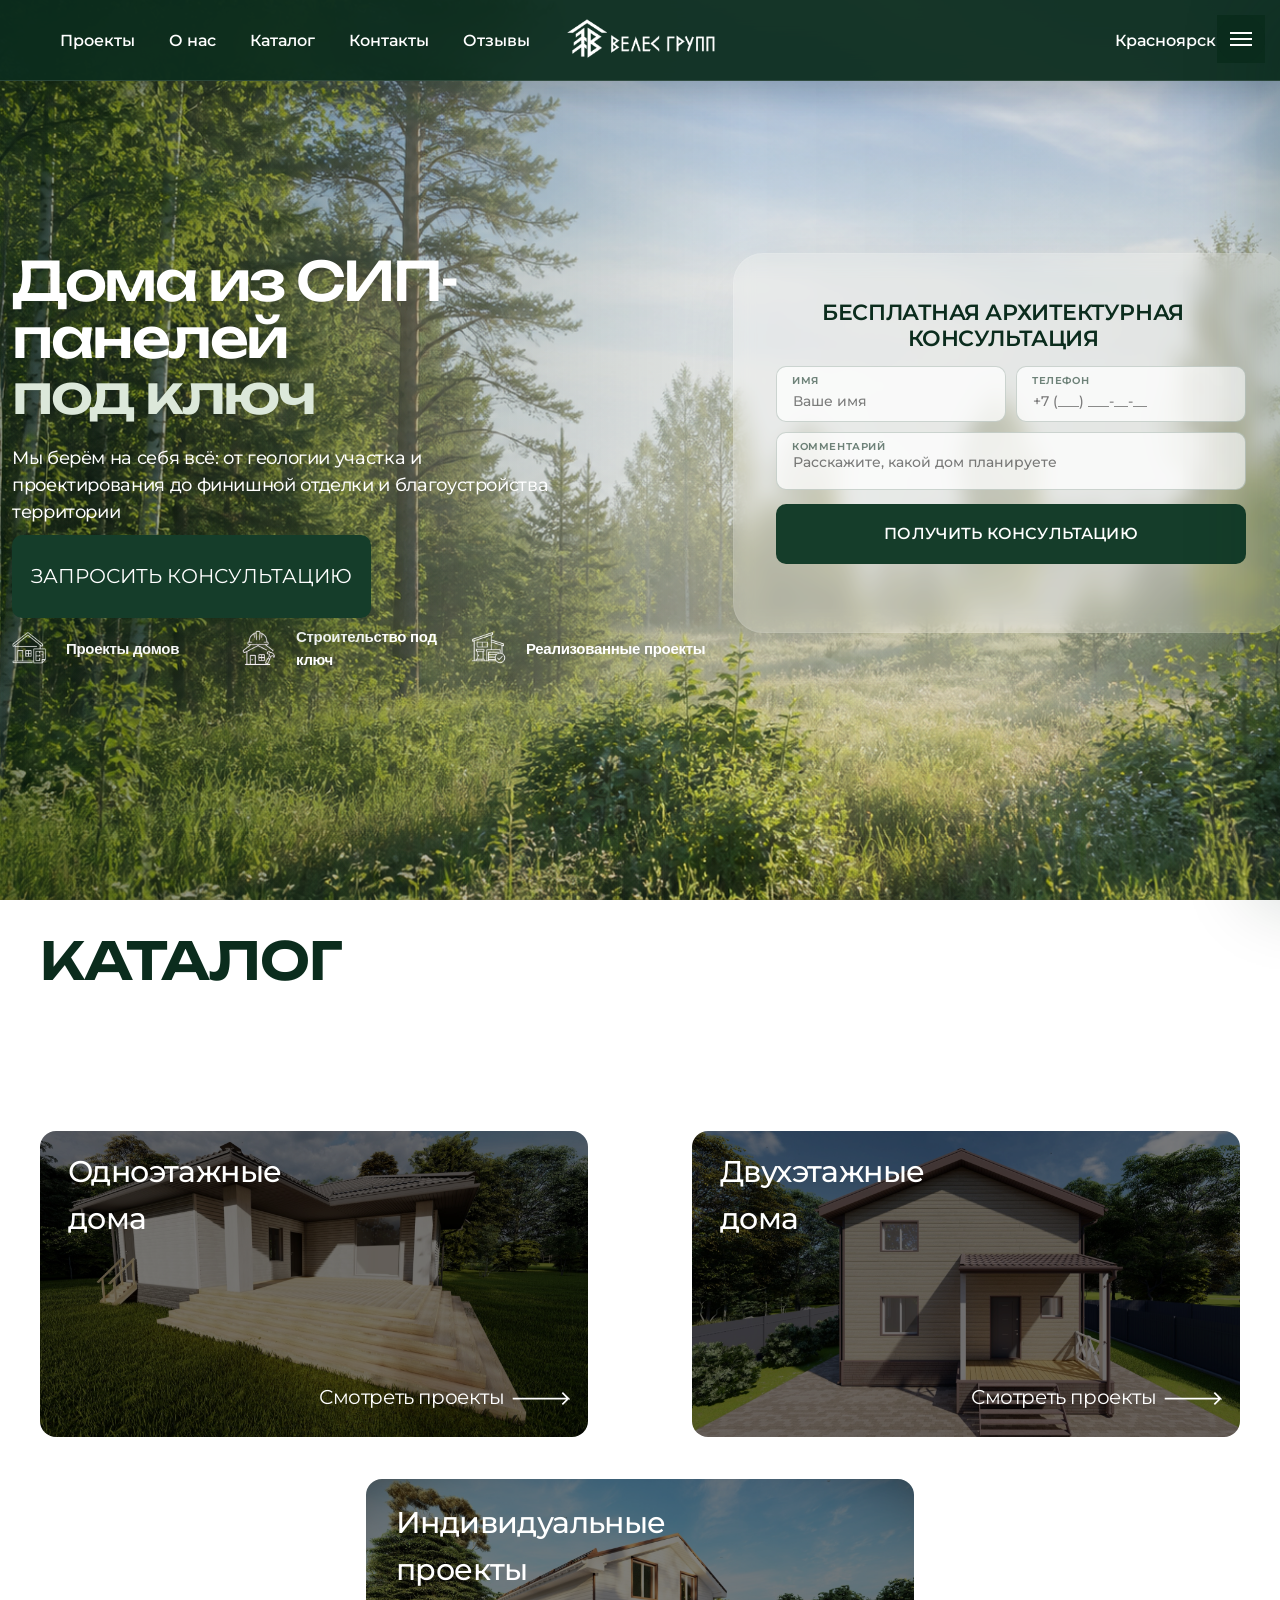
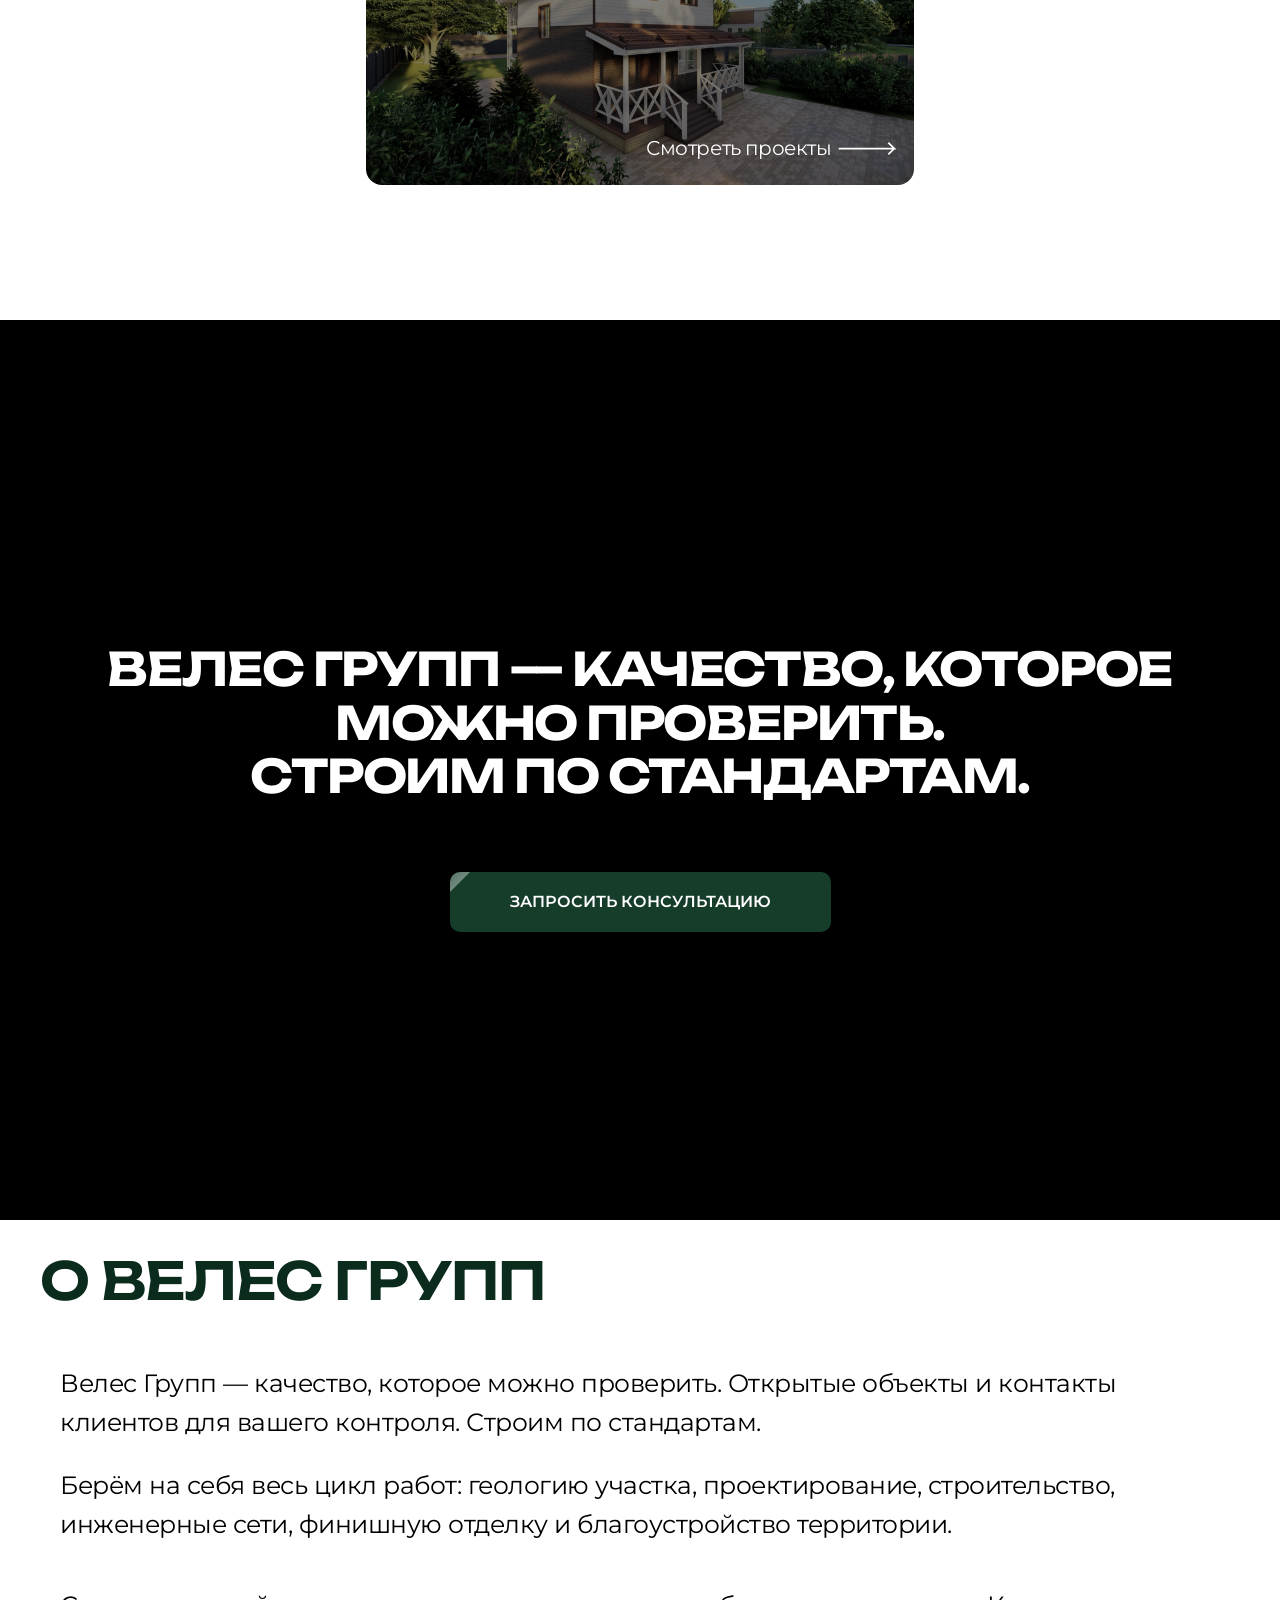
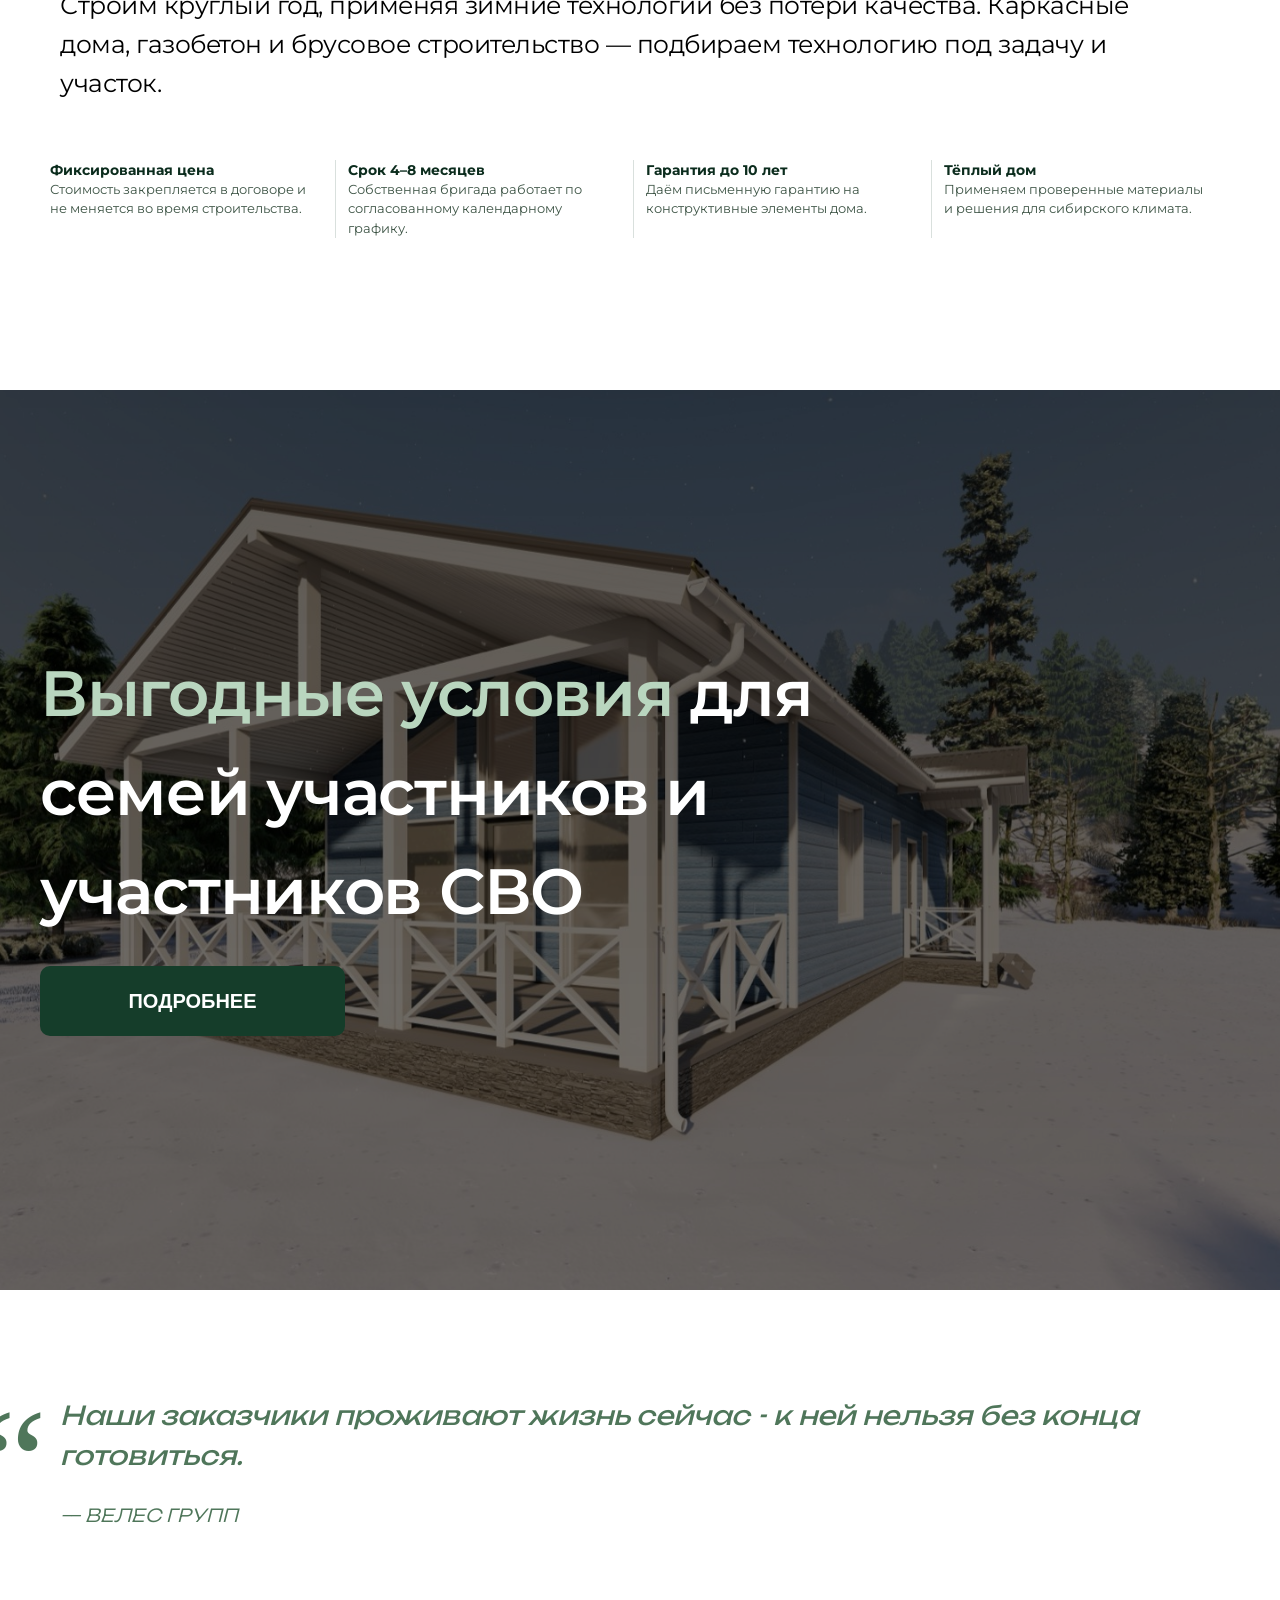
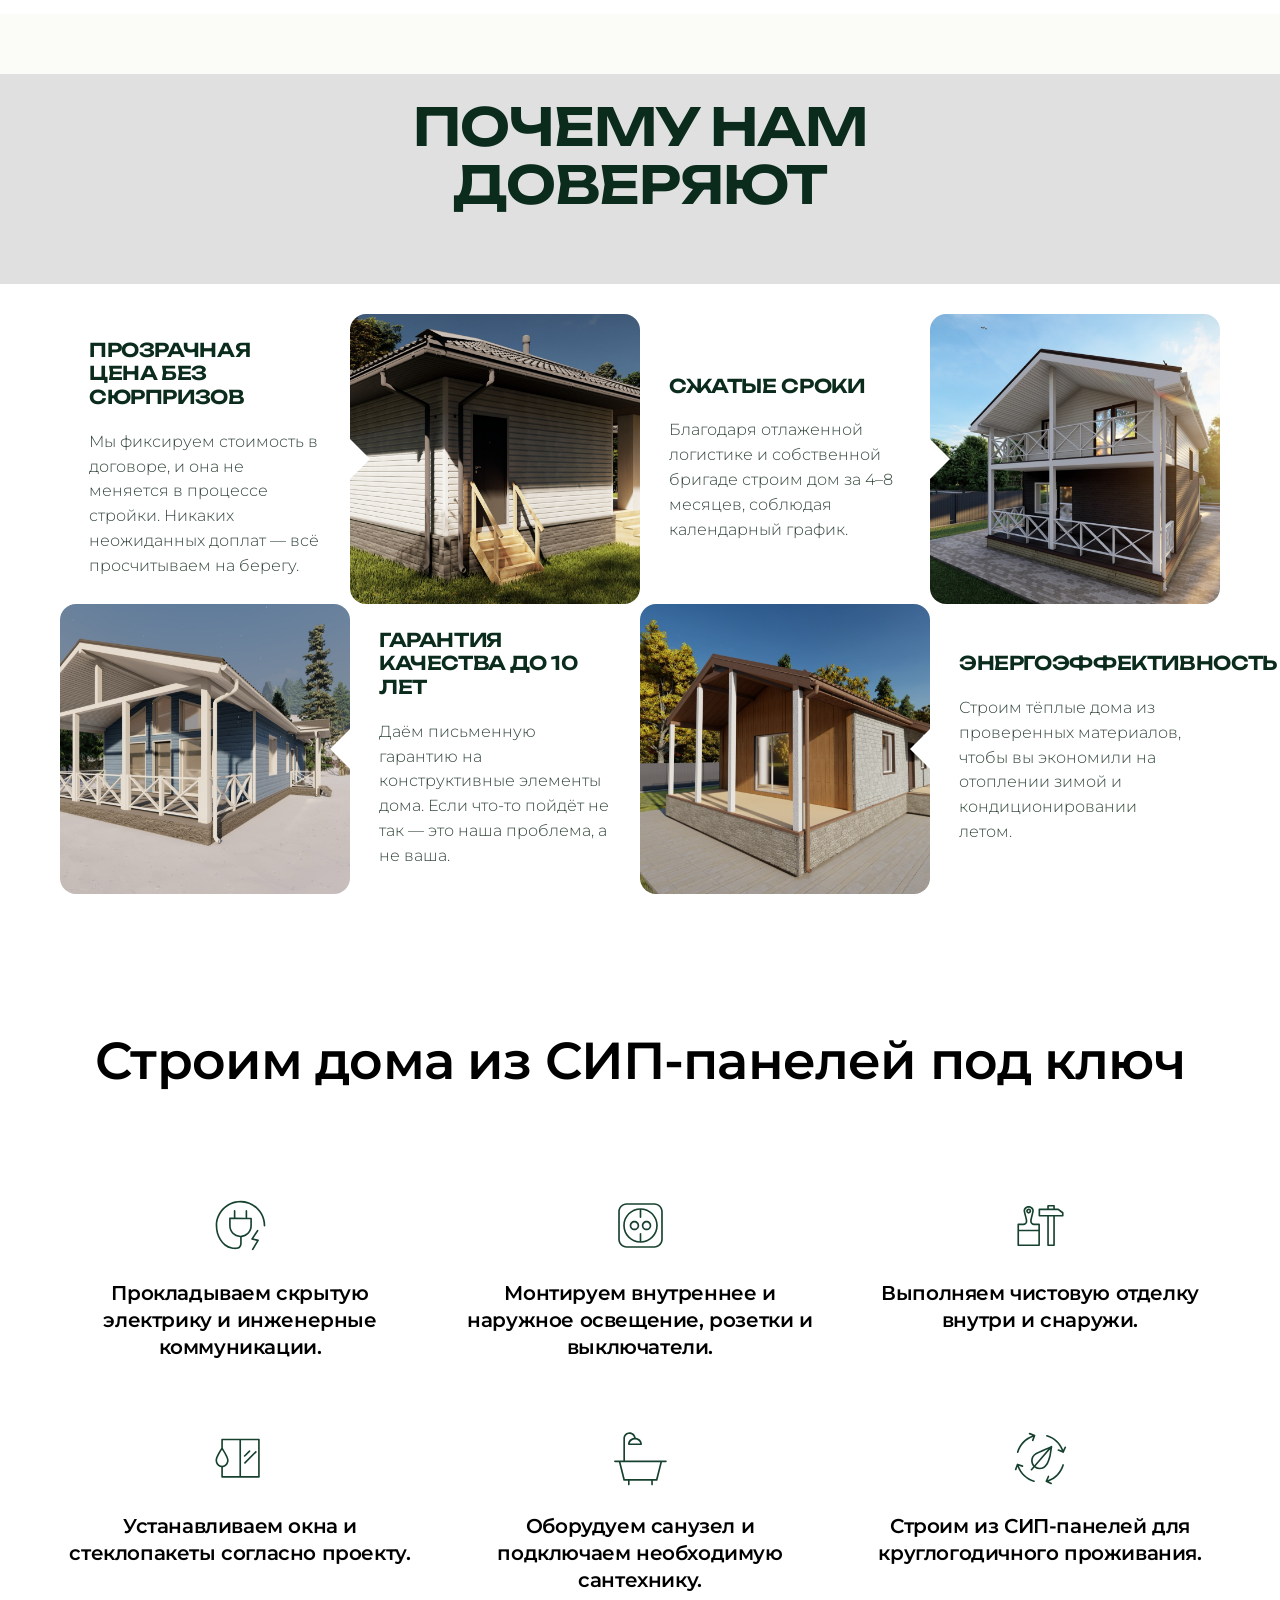
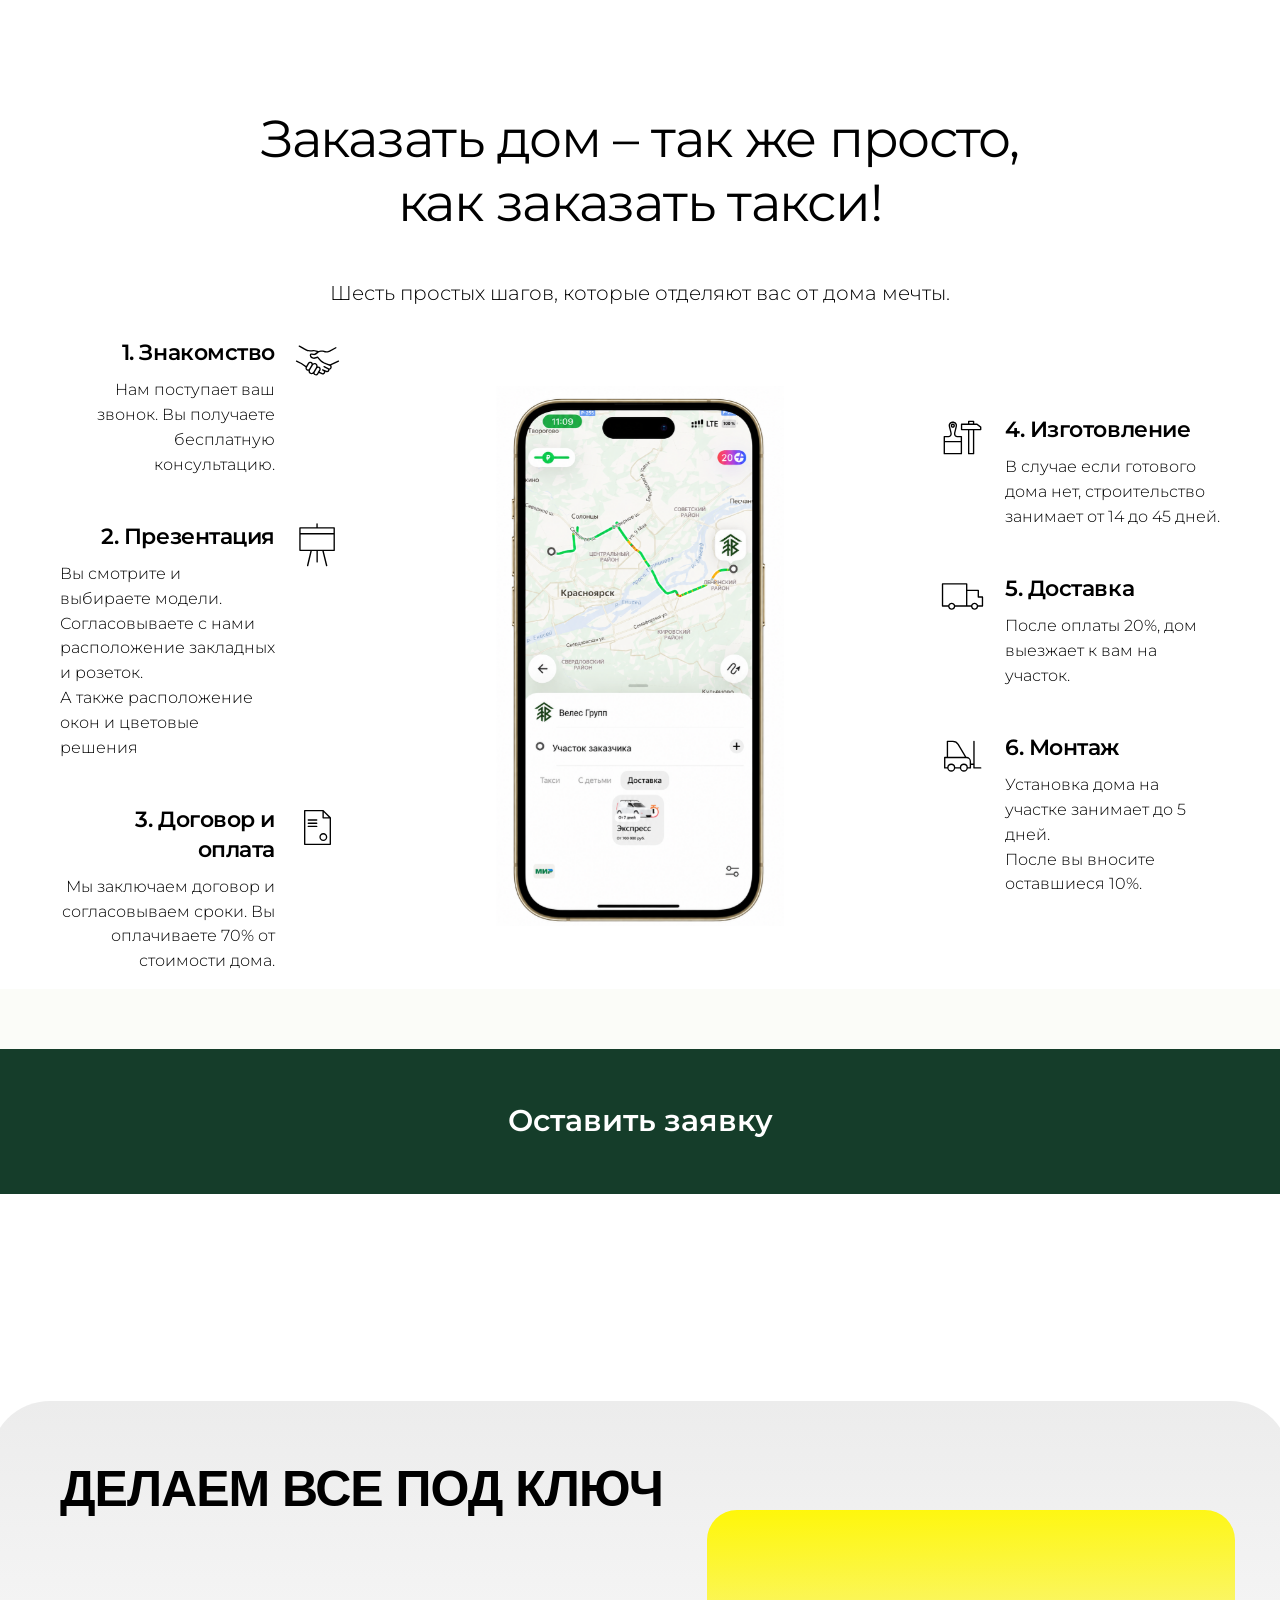
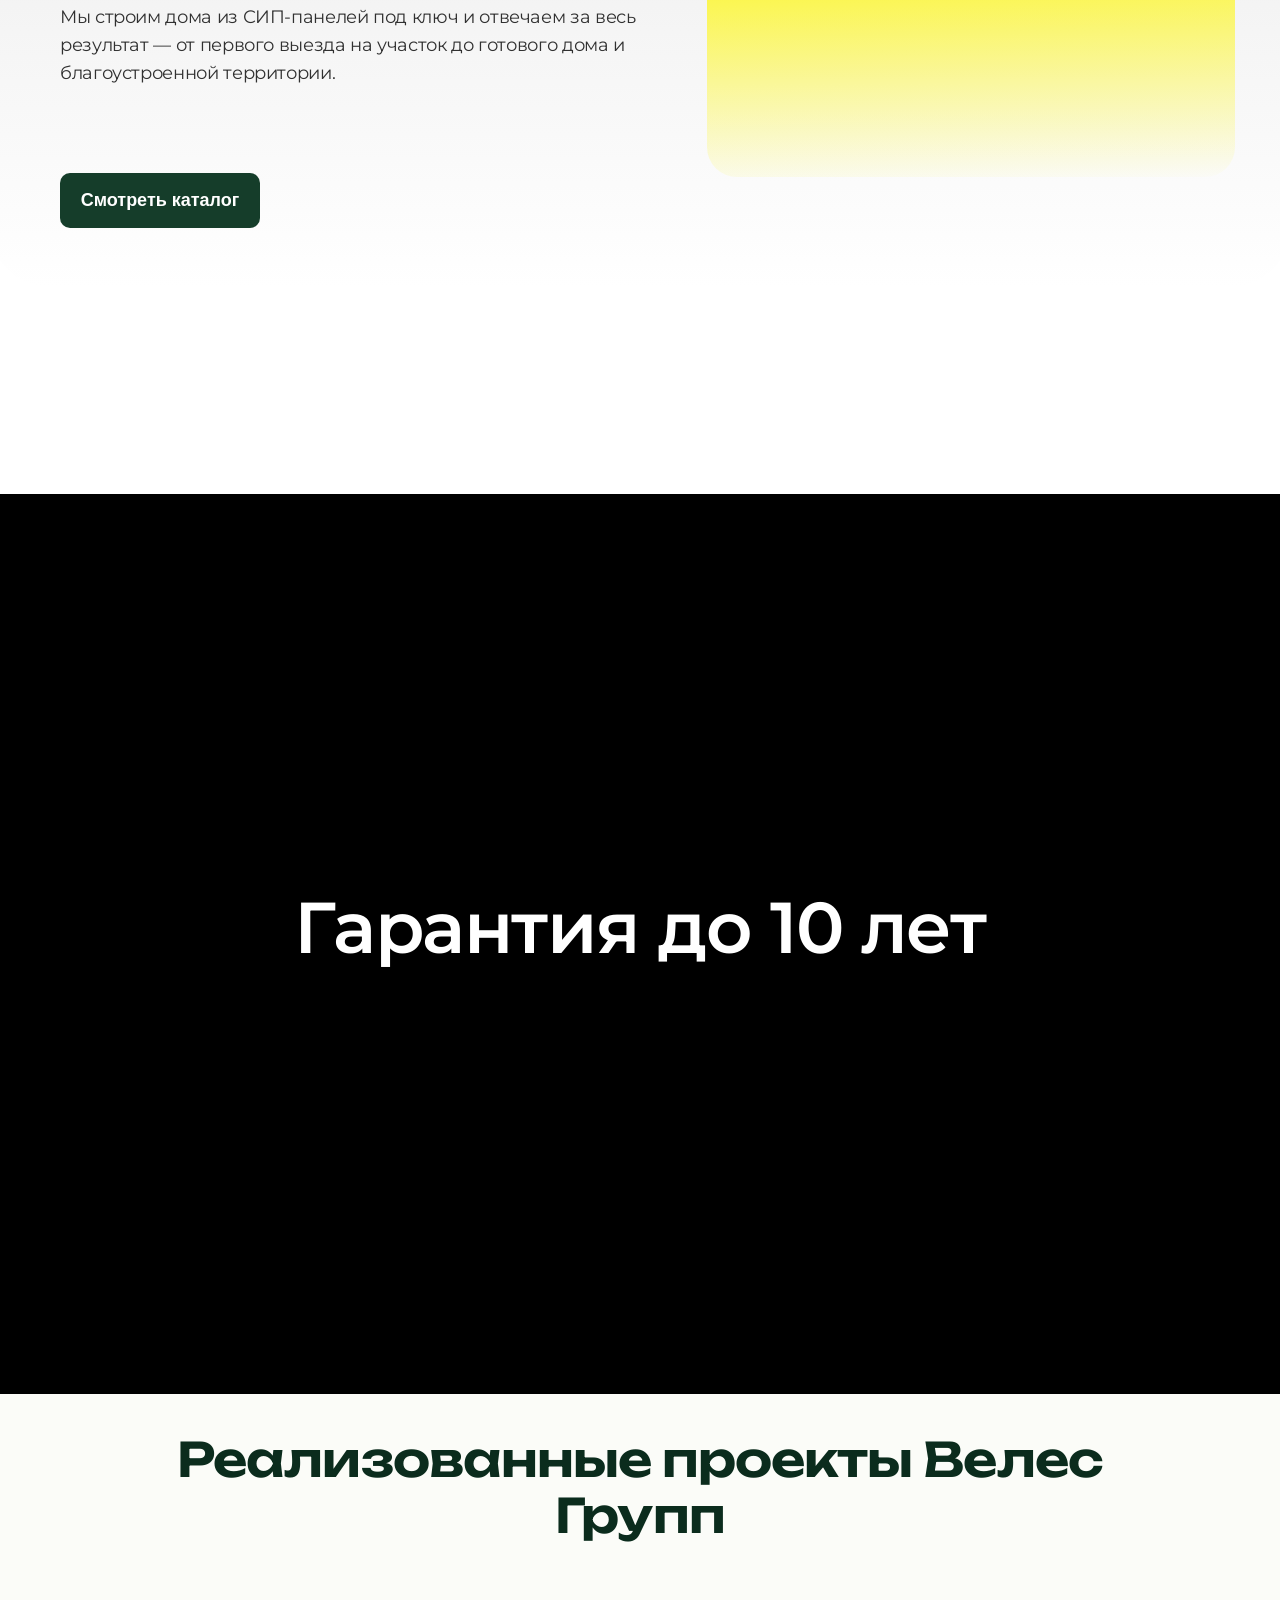
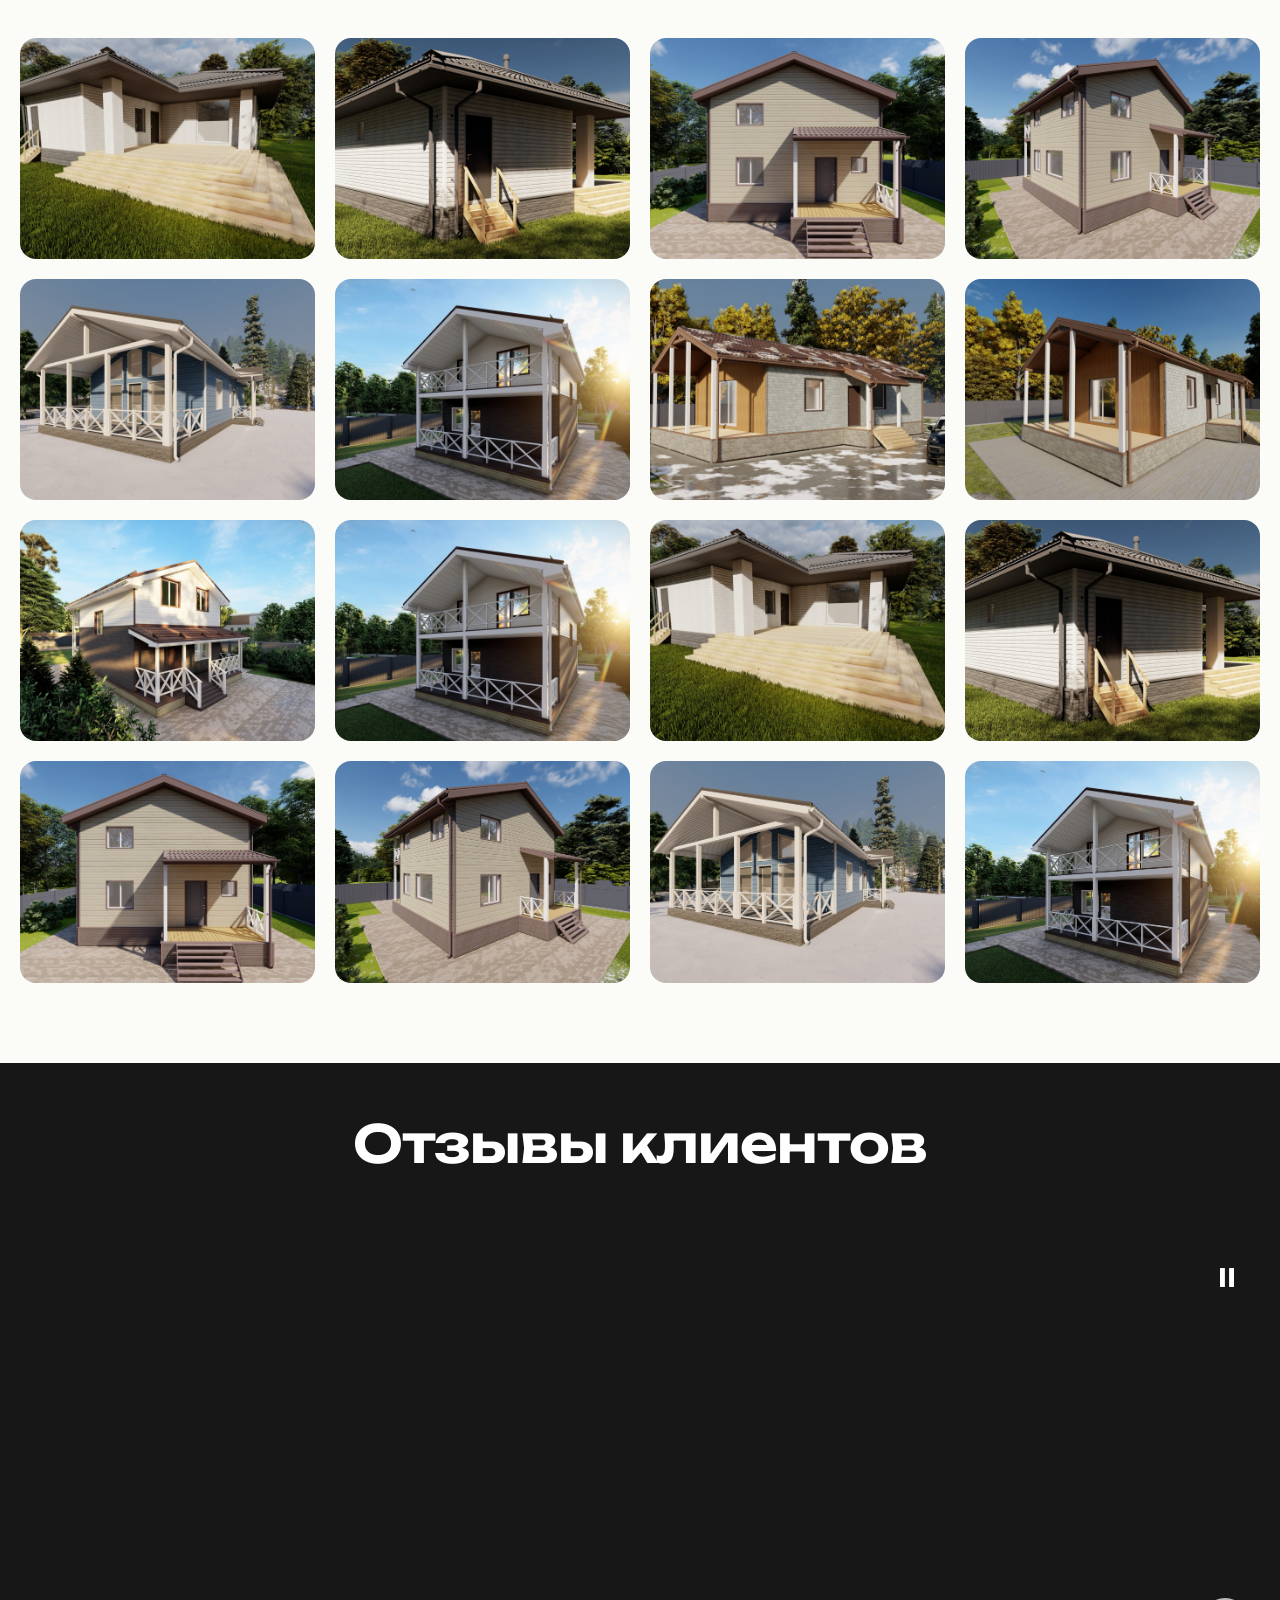
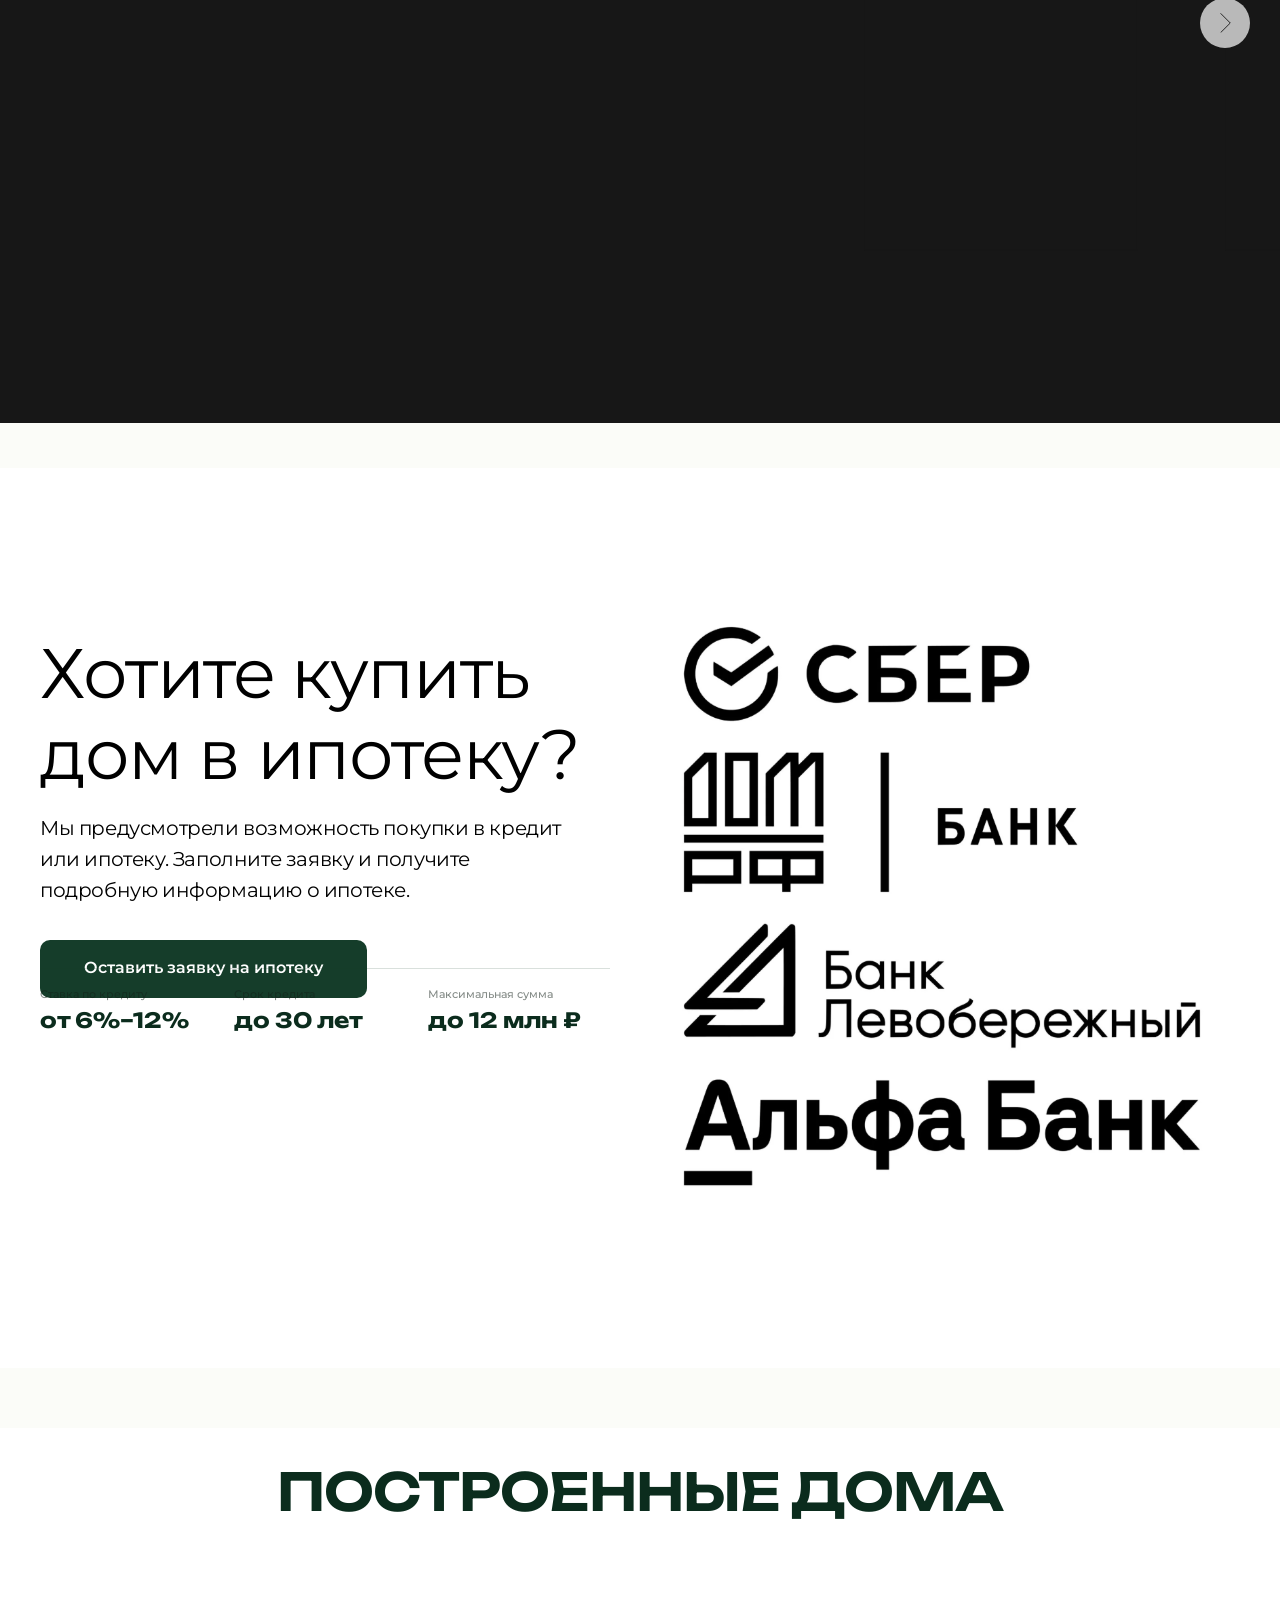
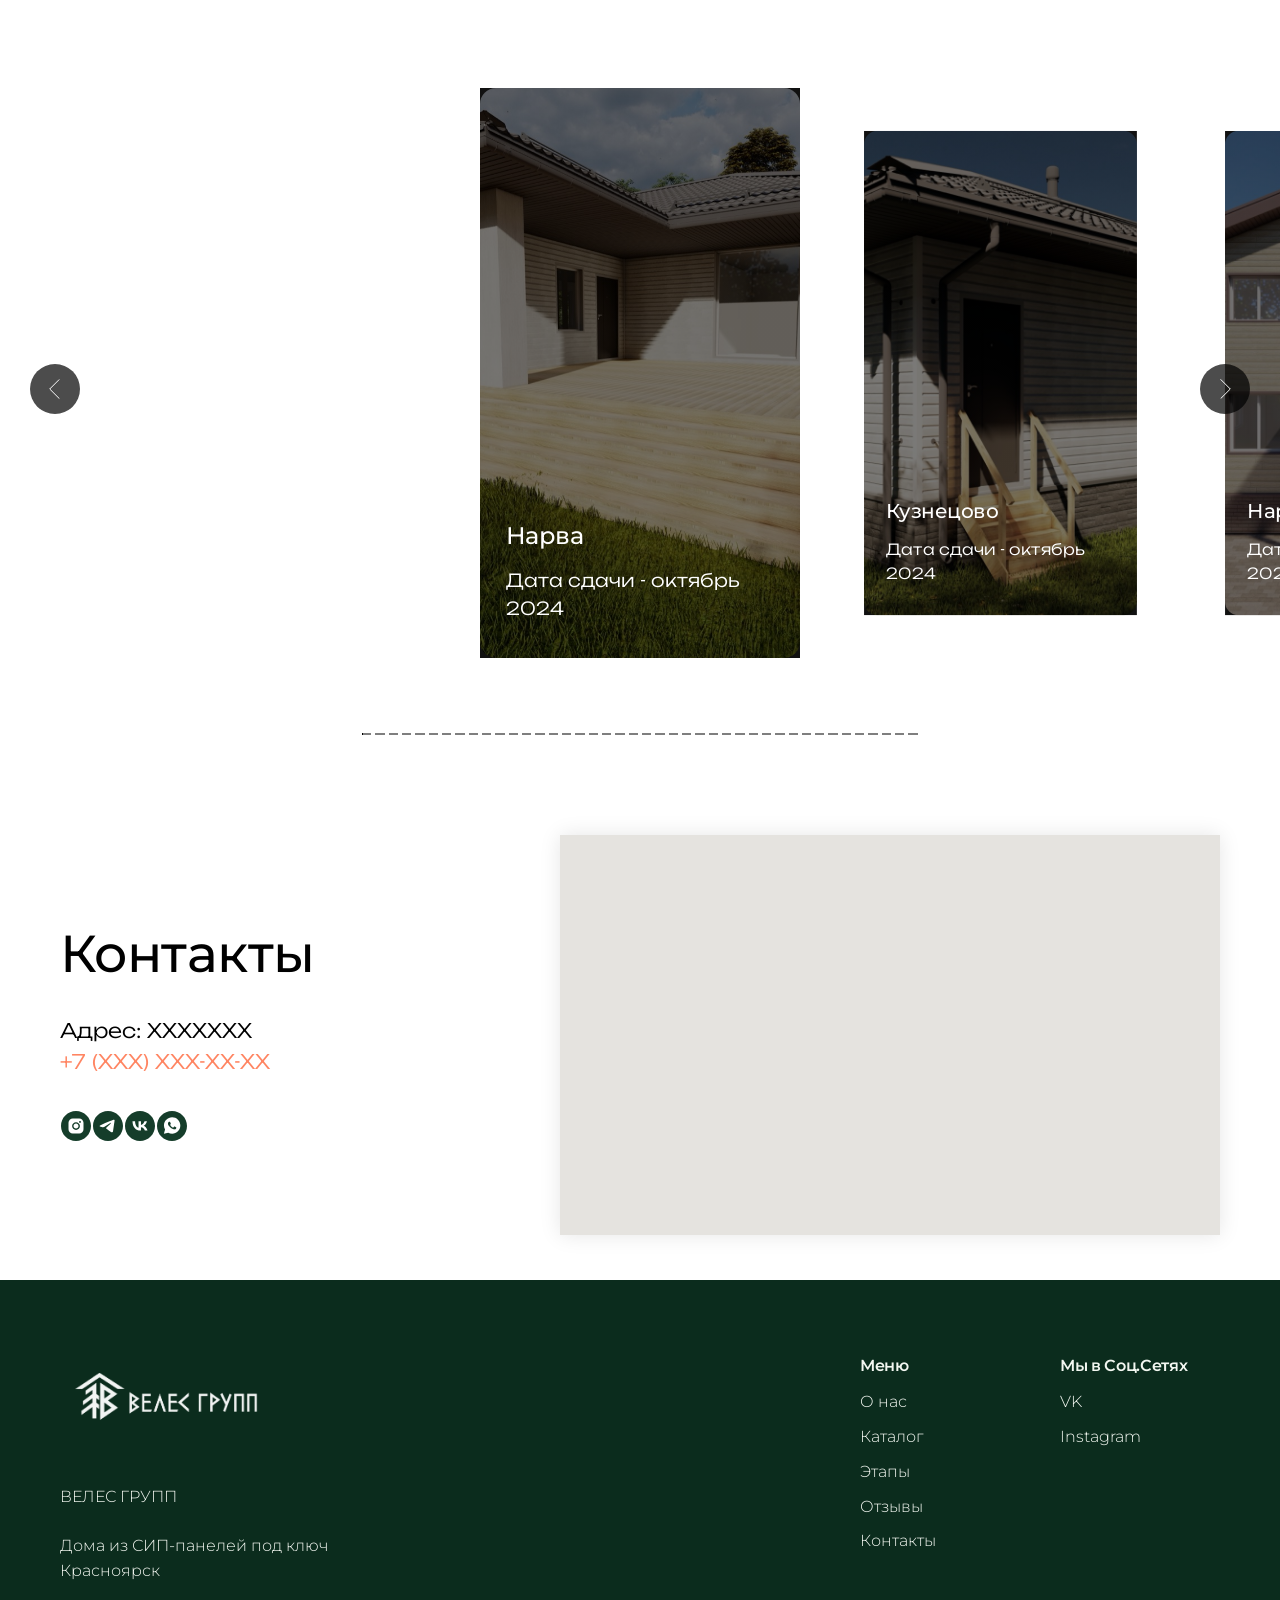
==== index.html @ cc2774ae "Sync mobile copy and describe SIP homes" ====
<!DOCTYPE html><html><head> <meta charset="utf-8"> <meta http-equiv="Content-Type" content="text/html; charset=utf-8"> <meta name="viewport" content="width=device-width, initial-scale=1.0"> <!--metatextblock--> <title>Велес Групп — дома из СИП-панелей под ключ</title> <meta name="description" content="Велес Групп строит дома из СИП-панелей под ключ: от геологии участка и проектирования до отделки и благоустройства."> <meta name="keywords" content="Велес Групп, дома из СИП-панелей, строительство домов под ключ, проекты домов, Красноярск"> <meta property="og:url" content="https://todricsn.github.io/velesgroup/"> <meta property="og:title" content="Велес Групп — дома из СИП-панелей под ключ"> <meta property="og:description" content="Проектирование и строительство домов из СИП-панелей под ключ."> <meta property="og:type" content="website"> <meta property="og:image" content="https://todricsn.github.io/velesgroup/assets/hero-light-forest.png"> <link rel="canonical" href="https://todricsn.github.io/velesgroup/"> <!--/metatextblock--> <meta name="format-detection" content="telephone=no"> <meta http-equiv="x-dns-prefetch-control" content="on"> <link rel="dns-prefetch" href="https://ws.tildacdn.com"> <link rel="dns-prefetch" href="https://static.tildacdn.com"> <link rel="icon" href="assets/veles-logo.png" type="image/png"> <!-- Assets --> <script src="reference/neo.tildacdn.com/js/C9EvO4TNjt3x.js" async="" charset="utf-8"></script> <link rel="stylesheet" href="reference/static.tildacdn.com/css/ClloNnkHqFXI.css" type="text/css" media="all" onerror="this.loaderr='y';"> <link rel="stylesheet" href="reference/static.tildacdn.com/ws/project5811411/tilda-blocks-page47619423.min_t%3D1773483963.css" type="text/css" media="all" onerror="this.loaderr='y';"> <link rel="preconnect" href="https://fonts.gstatic.com"> <link href="https://fonts.googleapis.com/css2?family=Montserrat:wght@100..900&family=Unbounded:wght@300;400;500;600;700&subset=latin,cyrillic" rel="stylesheet"> <link rel="stylesheet" href="reference/static.tildacdn.com/css/uGhdkOKFejgI.css" type="text/css" media="all" onerror="this.loaderr='y';"> <link rel="stylesheet" href="reference/static.tildacdn.com/css/R7k4M83fv0iX.css" type="text/css" media="print" onload="this.media='all';" onerror="this.loaderr='y';"> <noscript><link rel="stylesheet" href="https://static.tildacdn.com/css/R7k4M83fv0iX.css" type="text/css" media="all" /></noscript> <link rel="stylesheet" href="reference/static.tildacdn.com/css/Za8MdvIpINuD.css" type="text/css" media="all" onerror="this.loaderr='y';"> <link rel="stylesheet" href="reference/static.tildacdn.com/css/2fBwl21IqH96.css" type="text/css" media="print" onload="this.media='all';" onerror="this.loaderr='y';"> <noscript><link rel="stylesheet" href="https://static.tildacdn.com/css/2fBwl21IqH96.css" type="text/css" media="all" /></noscript> <link rel="stylesheet" href="reference/static.tildacdn.com/css/AcaYcnLpJa0B.css" type="text/css" media="all" onerror="this.loaderr='y';"> <link rel="stylesheet" href="reference/static.tildacdn.com/css/aX5Fpu6qP0ql.css" type="text/css" media="all" onerror="this.loaderr='y';"> <link rel="stylesheet" href="reference/static.tildacdn.com/css/ZigbzogEQhEX.css" type="text/css" media="all" onerror="this.loaderr='y';"> <link rel="stylesheet" href="reference/static.tildacdn.com/css/llYawdfb8VBW.css" type="text/css" media="all" onerror="this.loaderr='y';"> <link rel="stylesheet" href="reference/static.tildacdn.com/css/Oi2adVfyucZh.css" type="text/css" media="print" onload="this.media='all';" onerror="this.loaderr='y';"> <noscript><link rel="stylesheet" href="https://static.tildacdn.com/css/Oi2adVfyucZh.css" type="text/css" media="all" /></noscript> <link rel="stylesheet" href="reference/static.tildacdn.com/css/O10tLH7tFZXD.css" type="text/css" media="print" onload="this.media='all';" onerror="this.loaderr='y';"> <noscript><link rel="stylesheet" href="https://static.tildacdn.com/css/O10tLH7tFZXD.css" type="text/css" media="all" /></noscript> <link rel="stylesheet" type="text/css" href="reference/geography-house.ru/custom_t%3D1773483963.css"> <script nomodule="" src="reference/static.tildacdn.com/js/DtxUbAi8D7hk.js" charset="utf-8"></script> <script type="text/javascript">function t_onReady(func) {if(document.readyState!='loading') {func();} else {document.addEventListener('DOMContentLoaded',func);}}
function t_onFuncLoad(funcName,okFunc,time) {if(typeof window[funcName]==='function') {okFunc();} else {setTimeout(function() {t_onFuncLoad(funcName,okFunc,time);},(time||100));}}function t_throttle(fn,threshhold,scope) {return function() {fn.apply(scope||this,arguments);};}function t396_initialScale(t){var e=document.getElementById("rec"+t);if(e){var i=e.querySelector(".t396__artboard");if(i){window.tn_scale_initial_window_width||(window.tn_scale_initial_window_width=document.documentElement.clientWidth);var a=window.tn_scale_initial_window_width,r=[],n,l=i.getAttribute("data-artboard-screens");if(l){l=l.split(",");for(var o=0;o<l.length;o++)r[o]=parseInt(l[o],10)}else r=[320,480,640,960,1200];for(var o=0;o<r.length;o++){var d=r[o];a>=d&&(n=d)}var _="edit"===window.allrecords.getAttribute("data-tilda-mode"),c="center"===t396_getFieldValue(i,"valign",n,r),s="grid"===t396_getFieldValue(i,"upscale",n,r),w=t396_getFieldValue(i,"height_vh",n,r),g=t396_getFieldValue(i,"height",n,r),u=!!window.opr&&!!window.opr.addons||!!window.opera||-1!==navigator.userAgent.indexOf(" OPR/");if(!_&&c&&!s&&!w&&g&&!u){var h=parseFloat((a/n).toFixed(3)),f=[i,i.querySelector(".t396__carrier"),i.querySelector(".t396__filter")],v=Math.floor(parseInt(g,10)*h)+"px",p;i.style.setProperty("--initial-scale-height",v);for(var o=0;o<f.length;o++)f[o].style.setProperty("height","var(--initial-scale-height)");t396_scaleInitial__getElementsToScale(i).forEach((function(t){t.style.zoom=h}))}}}}function t396_scaleInitial__getElementsToScale(t){return t?Array.prototype.slice.call(t.children).filter((function(t){return t&&(t.classList.contains("t396__elem")||t.classList.contains("t396__group"))})):[]}function t396_getFieldValue(t,e,i,a){var r,n=a[a.length-1];if(!(r=i===n?t.getAttribute("data-artboard-"+e):t.getAttribute("data-artboard-"+e+"-res-"+i)))for(var l=0;l<a.length;l++){var o=a[l];if(!(o<=i)&&(r=o===n?t.getAttribute("data-artboard-"+e):t.getAttribute("data-artboard-"+e+"-res-"+o)))break}return r}window.TN_SCALE_INITIAL_VER="1.0",window.tn_scale_initial_window_width=null;</script> <script src="reference/static.tildacdn.com/js/USZVWxYlz1A0.js" charset="utf-8" onerror="this.loaderr='y';"></script> <script src="reference/static.tildacdn.com/js/kBQaonDyR2hP.js" charset="utf-8" defer="" onerror="this.loaderr='y';"></script> <script src="reference/static.tildacdn.com/ws/project5811411/tilda-blocks-page47619423.min_t%3D1773483963.js" charset="utf-8" async="" onerror="this.loaderr='y';"></script> <script src="reference/static.tildacdn.com/js/beBAnvQl6RqE.js" charset="utf-8" async="" onerror="this.loaderr='y';"></script> <script src="reference/static.tildacdn.com/js/wnAcwj5DvKZT.js" charset="utf-8" async="" onerror="this.loaderr='y';"></script> <script src="reference/static.tildacdn.com/js/QAhaaFKWcqis.js" charset="utf-8" async="" onerror="this.loaderr='y';"></script> <script src="reference/static.tildacdn.com/js/kFkeBwc382tV.js" charset="utf-8" async="" onerror="this.loaderr='y';"></script> <script src="reference/static.tildacdn.com/js/r3eYYSjU30Tx.js" charset="utf-8" async="" onerror="this.loaderr='y';"></script> <script src="reference/static.tildacdn.com/js/NRzejkuw330F.js" charset="utf-8" async="" onerror="this.loaderr='y';"></script> <script src="reference/static.tildacdn.com/js/pudnKTvUC0zD.js" charset="utf-8" async="" onerror="this.loaderr='y';"></script> <script src="reference/static.tildacdn.com/js/dK0XWSqaCemd.js" charset="utf-8" async="" onerror="this.loaderr='y';"></script> <script src="reference/static.tildacdn.com/js/QcS9ECn5YjOk.js" charset="utf-8" async="" onerror="this.loaderr='y';"></script> <script src="reference/static.tildacdn.com/js/waupNhTu2iBb.js" charset="utf-8" async="" onerror="this.loaderr='y';"></script> <script src="reference/static.tildacdn.com/js/unBnBFCa1Ue2.js" charset="utf-8" async="" onerror="this.loaderr='y';"></script> <script src="reference/static.tildacdn.com/js/CJYbfhy4Vviw.js" charset="utf-8" async="" onerror="this.loaderr='y';"></script> <script src="reference/static.tildacdn.com/js/NOLlqSeqSi8K.js" charset="utf-8" async="" onerror="this.loaderr='y';"></script> <script src="reference/static.tildacdn.com/js/VZQ6vnGFI3jw.js" charset="utf-8" async="" onerror="this.loaderr='y';"></script> <script src="reference/static.tildacdn.com/js/skb7IoBc8I7g.js" charset="utf-8" async="" onerror="this.loaderr='y';"></script> <script src="reference/static.tildacdn.com/js/GVKgjNaLo1sr.js" charset="utf-8" async="" onerror="this.loaderr='y';"></script> <script src="reference/static.tildacdn.com/js/yZUq1t8mca9a.js" charset="utf-8" async="" onerror="this.loaderr='y';"></script> <script src="reference/static.tildacdn.com/js/RAi5Ijzk6zg8.js" charset="utf-8" async="" onerror="this.loaderr='y';"></script> <script src="reference/static.tildacdn.com/js/QIpDtvvcm4O3.js" charset="utf-8" async="" onerror="this.loaderr='y';"></script> <script src="reference/static.tildacdn.com/js/I0TKezXDUqwo.js" charset="utf-8" async="" onerror="this.loaderr='y';"></script> <script src="reference/static.tildacdn.com/js/BvGzMJaEIhz7.js" charset="utf-8" async="" onerror="this.loaderr='y';"></script> <script src="reference/static.tildacdn.com/js/SsUBO2ELOyz0.js" charset="utf-8" async="" onerror="this.loaderr='y';"></script> <script src="reference/static.tildacdn.com/js/qlW9dcvYEqdp.js" charset="utf-8" async="" onerror="this.loaderr='y';"></script> <script src="reference/static.tildacdn.com/js/u5YhIGGfWCsX.js" charset="utf-8" async="" onerror="this.loaderr='y';"></script> <script type="text/javascript">window.dataLayer=window.dataLayer||[];</script> <script type="text/javascript">(function() {if((/bot|google|yandex|baidu|bing|msn|duckduckbot|teoma|slurp|crawler|spider|robot|crawling|facebook/i.test(navigator.userAgent))===false&&typeof(sessionStorage)!='undefined'&&sessionStorage.getItem('visited')!=='y'&&document.visibilityState){var style=document.createElement('style');style.type='text/css';style.innerHTML='@media screen and (min-width: 980px) {.t-records {opacity: 0;}.t-records_animated {-webkit-transition: opacity ease-in-out .2s;-moz-transition: opacity ease-in-out .2s;-o-transition: opacity ease-in-out .2s;transition: opacity ease-in-out .2s;}.t-records.t-records_visible {opacity: 1;}}';document.getElementsByTagName('head')[0].appendChild(style);function t_setvisRecs(){var alr=document.querySelectorAll('.t-records');Array.prototype.forEach.call(alr,function(el) {el.classList.add("t-records_animated");});setTimeout(function() {Array.prototype.forEach.call(alr,function(el) {el.classList.add("t-records_visible");});sessionStorage.setItem("visited","y");},400);}
document.addEventListener('DOMContentLoaded',t_setvisRecs);}})();</script><link rel="stylesheet" href="veles-overrides.css?v=20260802-20">
</head> <body class="t-body" style="margin:0;"> <!--allrecords--> <div id="allrecords" class="t-records" data-hook="blocks-collection-content-node" data-tilda-project-id="5811411" data-tilda-page-id="47619423" data-tilda-page-alias="kras" data-tilda-formskey="f45a4e95fd7a3ecb9c9d042245811411" data-tilda-stat-scroll="yes" data-tilda-lazy="yes" data-tilda-root-zone="com" data-tilda-project-headcode="yes" data-tilda-project-country="RU"> <!--header--> <header id="t-header" class="t-records" data-hook="blocks-collection-content-node" data-tilda-project-id="5811411" data-tilda-page-id="48548447" data-tilda-formskey="f45a4e95fd7a3ecb9c9d042245811411" data-tilda-stat-scroll="yes" data-tilda-lazy="yes" data-tilda-root-zone="com" data-tilda-project-headcode="yes" data-tilda-project-country="RU"> <div id="rec823409318" class="r t-rec" style=" " data-animationappear="off" data-record-type="131"> <!-- T123 --> <div class="t123"> <div class="t-container_100 "> <div class="t-width t-width_100 "> <!-- nominify begin --> <!--TICODE--><!-- Библиотека модификаций для Тильда https://ticode.dev --> <!--TCD001--><style>#rec823409269 { position: fixed; bottom: 0; left: 0; width: 100%; z-index: 9998; } </style> <!-- nominify end --> </div> </div> </div> </div> </header> <!--/header-->  <div id="rec737865899" class="r t-rec t-screenmin-1200px" style=" " data-animationappear="off" data-record-type="446" data-screen-min="1200px"> <!-- T446 --> <div id="nav737865899marker"></div> <div id="nav737865899" class="t446 t446__positionfixed " style="background-color: rgba(0,0,0,0.50); " data-bgcolor-hex="#000000" data-bgcolor-rgba="rgba(0,0,0,0.50)" data-navmarker="nav737865899marker" data-appearoffset="" data-bgopacity-two="1" data-menushadow="" data-menushadow-css="0px 1px 3px rgba(0,0,0,0)" data-bgopacity="0.5" data-menu="yes"> <div class="t446__maincontainer t446__c12collumns" style=""> <div class="t446__logowrapper"> <div class="t446__logowrapper2"> <div style="display: block;"> <img class="t446__imglogo t446__imglogomobile" src="reference/static.tildacdn.com/tild3831-6163-4135-b565-386166396461/LL1nwXwWhEWa.svg" imgfield="img" style="max-width: 100px; width: 100px;" alt=""> </div> </div> </div> <div class="t446__leftwrapper" style="padding-left:20px; padding-right:100px; text-align: left;"> <div class="t446__leftmenuwrapper"> <ul class="t446__list t-menu__list"> <li class="t446__list_item" style="padding:0 15px 0 0;"> <a class="t-menu__link-item" href="#rec737865455" data-menu-submenu-hook="" data-menu-item-number="1">Проекты</a> </li> <li class="t446__list_item" style="padding:0 15px;"> <a class="t-menu__link-item" href="#rec739080578" data-menu-submenu-hook="" data-menu-item-number="2">О нас </a> </li> <li class="t446__list_item" style="padding:0 15px;"> <a class="t-menu__link-item" href="#rec739096105" data-menu-submenu-hook="" data-menu-item-number="3">Каталог</a> </li> <li class="t446__list_item" style="padding:0 15px;"> <a class="t-menu__link-item" href="#rec737865457" data-menu-submenu-hook="" data-menu-item-number="4">Контакты</a> </li> <li class="t446__list_item" style="padding:0 0 0 15px;"> <a class="t-menu__link-item" href="#rec745374895" data-menu-submenu-hook="" data-menu-item-number="5">Отзывы</a> </li> </ul> </div> </div> <div class="t446__rightwrapper" style="padding-right:20px; padding-left:100px; text-align: right;"> <div class="t446__rightmenuwrapper"> <ul class="t446__list t-menu__list"> <li class="t446__list_item" style="padding:0 0 0 15px 0 0;"> <a class="t-menu__link-item" href="" data-menu-submenu-hook="link_sub6_737865899" data-menu-item-number="6">Красноярск</a> <div class="t-menusub" data-submenu-hook="link_sub6_737865899" data-submenu-margin="15px" data-add-submenu-arrow=""> <div class="t-menusub__menu"> <div class="t-menusub__content"> <ul role="list" class="t-menusub__list"> <li class="t-menusub__list-item t-name t-name_xs"> <a class="t-menusub__link-item t-name t-name_xs" href="/omsk" data-menu-item-number="6">Омск</a> </li> <li class="t-menusub__list-item t-name t-name_xs"> <a class="t-menusub__link-item t-name t-name_xs" href="/kiz" data-menu-item-number="6">Кызыл</a> </li> </ul> </div> </div> </div> </li> </ul> </div> <div class="t446__additionalwrapper"> <div class="t-sociallinks"> <ul role="list" class="t-sociallinks__wrapper" aria-label="Соц. сети"> <!-- new soclinks --><li class="t-sociallinks__item t-sociallinks__item_telegram"><a href="https://t.me/geographyhouse24" target="_blank" rel="nofollow" aria-label="telegram" style="width: 30px; height: 30px;"><svg class="t-sociallinks__svg" role="presentation" width="30px" height="30px" viewBox="0 0 100 100" fill="none" xmlns="http://www.w3.org/2000/svg"> <path fill-rule="evenodd" clip-rule="evenodd" d="M50 100c27.614 0 50-22.386 50-50S77.614 0 50 0 0 22.386 0 50s22.386 50 50 50Zm21.977-68.056c.386-4.38-4.24-2.576-4.24-2.576-3.415 1.414-6.937 2.85-10.497 4.302-11.04 4.503-22.444 9.155-32.159 13.734-5.268 1.932-2.184 3.864-2.184 3.864l8.351 2.577c3.855 1.16 5.91-.129 5.91-.129l17.988-12.238c6.424-4.38 4.882-.773 3.34.773l-13.49 12.882c-2.056 1.804-1.028 3.35-.129 4.123 2.55 2.249 8.82 6.364 11.557 8.16.712.467 1.185.778 1.292.858.642.515 4.111 2.834 6.424 2.319 2.313-.516 2.57-3.479 2.57-3.479l3.083-20.226c.462-3.511.993-6.886 1.417-9.582.4-2.546.705-4.485.767-5.362Z" fill="#ffffff"></path> </svg></a></li>�<li class="t-sociallinks__item t-sociallinks__item_whatsapp"><a href="https://wa.me/79135559133" target="_blank" rel="nofollow" aria-label="whatsapp" style="width: 30px; height: 30px;"><svg class="t-sociallinks__svg" role="presentation" width="30px" height="30px" viewBox="0 0 100 100" fill="none" xmlns="http://www.w3.org/2000/svg"> <path fill-rule="evenodd" clip-rule="evenodd" d="M50 100C77.6142 100 100 77.6142 100 50C100 22.3858 77.6142 0 50 0C22.3858 0 0 22.3858 0 50C0 77.6142 22.3858 100 50 100ZM69.7626 28.9928C64.6172 23.841 57.7739 21.0027 50.4832 21C35.4616 21 23.2346 33.2252 23.2292 48.2522C23.2274 53.0557 24.4823 57.7446 26.8668 61.8769L23 76L37.4477 72.2105C41.4282 74.3822 45.9107 75.5262 50.4714 75.528H50.4823C65.5029 75.528 77.7299 63.301 77.7363 48.2749C77.7408 40.9915 74.9089 34.1446 69.7626 28.9928ZM62.9086 53.9588C62.2274 53.6178 58.8799 51.9708 58.2551 51.7435C57.6313 51.5161 57.1766 51.4024 56.7228 52.0845C56.269 52.7666 54.964 54.2998 54.5666 54.7545C54.1692 55.2092 53.7718 55.2656 53.0915 54.9246C52.9802 54.8688 52.8283 54.803 52.6409 54.7217C51.6819 54.3057 49.7905 53.4855 47.6151 51.5443C45.5907 49.7382 44.2239 47.5084 43.8265 46.8272C43.4291 46.1452 43.7837 45.7769 44.1248 45.4376C44.3292 45.2338 44.564 44.9478 44.7987 44.662C44.9157 44.5194 45.0328 44.3768 45.146 44.2445C45.4345 43.9075 45.56 43.6516 45.7302 43.3049C45.7607 43.2427 45.7926 43.1776 45.8272 43.1087C46.0545 42.654 45.9409 42.2565 45.7708 41.9155C45.6572 41.6877 45.0118 40.1167 44.4265 38.6923C44.1355 37.984 43.8594 37.3119 43.671 36.8592C43.1828 35.687 42.6883 35.69 42.2913 35.6924C42.2386 35.6928 42.1876 35.6931 42.1386 35.6906C41.7421 35.6706 41.2874 35.667 40.8336 35.667C40.3798 35.667 39.6423 35.837 39.0175 36.5191C38.9773 36.5631 38.9323 36.6111 38.8834 36.6633C38.1738 37.4209 36.634 39.0648 36.634 42.2002C36.634 45.544 39.062 48.7748 39.4124 49.2411L39.415 49.2444C39.4371 49.274 39.4767 49.3309 39.5333 49.4121C40.3462 50.5782 44.6615 56.7691 51.0481 59.5271C52.6732 60.2291 53.9409 60.6475 54.9303 60.9612C56.5618 61.4796 58.046 61.4068 59.22 61.2313C60.5286 61.0358 63.2487 59.5844 63.8161 57.9938C64.3836 56.4033 64.3836 55.0392 64.2136 54.7554C64.0764 54.5258 63.7545 54.3701 63.2776 54.1395C63.1633 54.0843 63.0401 54.0247 62.9086 53.9588Z" fill="#ffffff"></path> </svg></a></li>�<li class="t-sociallinks__item t-sociallinks__item_vk"><a href="https://vk.com/geographymodul" target="_blank" rel="nofollow" aria-label="vk" style="width: 30px; height: 30px;"><svg class="t-sociallinks__svg" role="presentation" width="30px" height="30px" viewBox="0 0 100 100" fill="none" xmlns="http://www.w3.org/2000/svg"> <path fill-rule="evenodd" clip-rule="evenodd" d="M50 100c27.614 0 50-22.386 50-50S77.614 0 50 0 0 22.386 0 50s22.386 50 50 50ZM25 34c.406 19.488 10.15 31.2 27.233 31.2h.968V54.05c6.278.625 11.024 5.216 12.93 11.15H75c-2.436-8.87-8.838-13.773-12.836-15.647C66.162 47.242 71.783 41.62 73.126 34h-8.058c-1.749 6.184-6.932 11.805-11.867 12.336V34h-8.057v21.611C40.147 54.362 33.838 48.304 33.556 34H25Z" fill="#ffffff"></path> </svg></a></li>�<li class="t-sociallinks__item t-sociallinks__item_instagram"><a href="https://instagram.com/dom_geography?igshid=YmMyMTA2M2Y=" target="_blank" rel="nofollow" aria-label="instagram" style="width: 30px; height: 30px;"><svg class="t-sociallinks__svg" role="presentation" width="30px" height="30px" viewBox="0 0 100 100" fill="none" xmlns="http://www.w3.org/2000/svg"> <path fill-rule="evenodd" clip-rule="evenodd" d="M50 100C77.6142 100 100 77.6142 100 50C100 22.3858 77.6142 0 50 0C22.3858 0 0 22.3858 0 50C0 77.6142 22.3858 100 50 100ZM25 39.3918C25 31.4558 31.4566 25 39.3918 25H60.6082C68.5442 25 75 31.4566 75 39.3918V60.8028C75 68.738 68.5442 75.1946 60.6082 75.1946H39.3918C31.4558 75.1946 25 68.738 25 60.8028V39.3918ZM36.9883 50.0054C36.9883 42.8847 42.8438 37.0922 50.0397 37.0922C57.2356 37.0922 63.0911 42.8847 63.0911 50.0054C63.0911 57.1252 57.2356 62.9177 50.0397 62.9177C42.843 62.9177 36.9883 57.1252 36.9883 50.0054ZM41.7422 50.0054C41.7422 54.5033 45.4641 58.1638 50.0397 58.1638C54.6153 58.1638 58.3372 54.5041 58.3372 50.0054C58.3372 45.5066 54.6145 41.8469 50.0397 41.8469C45.4641 41.8469 41.7422 45.5066 41.7422 50.0054ZM63.3248 39.6355C65.0208 39.6355 66.3956 38.2606 66.3956 36.5646C66.3956 34.8687 65.0208 33.4938 63.3248 33.4938C61.6288 33.4938 60.2539 34.8687 60.2539 36.5646C60.2539 38.2606 61.6288 39.6355 63.3248 39.6355Z" fill="#ffffff"></path> </svg></a></li><!-- /new soclinks --> </ul> </div> </div> </div> </div> </div> <style>@media screen and (max-width:980px){#rec737865899 .t446__leftcontainer{padding:20px;}#rec737865899 .t446__imglogo{padding:20px 0;}#rec737865899 .t446{position:static;}}</style> <script>t_onReady(function() {t_onFuncLoad('t446_checkOverflow',function() {window.addEventListener('resize',t_throttle(function() {t446_checkOverflow('737865899','0');}));window.addEventListener('load',function() {t446_checkOverflow('737865899','0');});t446_checkOverflow('737865899','0');});t_onFuncLoad('t_menu__interactFromKeyboard',function() {t_menu__interactFromKeyboard('737865899');});});t_onReady(function() {t_onFuncLoad('t_menu__highlightActiveLinks',function() {t_menu__highlightActiveLinks('.t446__list_item a');});t_onFuncLoad('t_menu__findAnchorLinks',function() {t_menu__findAnchorLinks('737865899','.t446__list_item a');});});t_onReady(function() {t_onFuncLoad('t_menu__setBGcolor',function() {t_menu__setBGcolor('737865899','.t446');window.addEventListener('resize',t_throttle(function() {t_menu__setBGcolor('737865899','.t446');}));});});</script> <style>#rec737865899 .t-menu__link-item{}@supports (overflow:-webkit-marquee) and (justify-content:inherit){#rec737865899 .t-menu__link-item,#rec737865899 .t-menu__link-item.t-active{opacity:1 !important;}}</style> <style>#rec737865899{--menusub-text-color:#ffffff;--menusub-bg:#fff;--menusub-shadow:none;--menusub-radius:0;--menusub-border:none;--menusub-width:150px;--menusub-transition:0.3s ease-in-out;}@media screen and (max-width:980px){#rec737865899 .t-menusub__menu .t-menusub__link-item,#rec737865899 .t-menusub__menu .t-menusub__innermenu-link{color:var(--menusub-text-color) !important;}#rec737865899 .t-menusub__menu .t-menusub__link-item.t-active{color:var(--menusub-text-color) !important;}#rec737865899 .t-menusub__menu .t-menusub__list-item:has(.t-active){background-color:var(--menusub-hover-bg);}}@media screen and (max-width:980px){#rec737865899 .t-menusub__menu-wrapper{background-color:var(--menusub-bg) !important;border-radius:var(--menusub-radius) !important;border:var(--menusub-border) !important;box-shadow:var(--menusub-shadow) !important;overflow:auto;max-width:var(--mobile-max-width);}#rec737865899 .t-menusub__menu-wrapper .t-menusub__content{background-color:transparent !important;border:none !important;box-shadow:none !important;border-radius:0 !important;margin-top:0 !important;}}</style> <script>t_onReady(function() {setTimeout(function(){t_onFuncLoad('t_menusub_init',function() {t_menusub_init('737865899');});},500);});</script> <style> #rec737865899 .t446__logowrapper2 a{color:#ffffff;font-weight:600;}#rec737865899 a.t-menu__link-item{color:#ffffff;font-weight:600;}#rec737865899 .t446__right_langs_lang a{color:#ffffff;font-weight:600;}</style> <style> #rec737865899 .t446__logo{color:#ffffff;font-weight:600;}</style> <style>#rec737865899 .t446 {box-shadow:0px 1px 3px rgba(0,0,0,0);}</style> </div> <div id="rec737865418" class="r t-rec t-rec_pt_0 t-rec_pb_0" style="padding-top:0px;padding-bottom:0px; " data-animationappear="off" data-record-type="450"> <div class="t450__menu__content " style="top:15px; " data-menu="yes" data-appearoffset="" data-hideoffset=""> <div class="t450__burger_container t450__small "> <div class="t450__burger_bg t450__burger_cirqle" style="; opacity:0.50;"> </div> <button type="button" class="t-menuburger t-menuburger_first t-menuburger__small" aria-label="Навигационное меню" aria-expanded="false"> <span style="background-color:#ffffff;"></span> <span style="background-color:#ffffff;"></span> <span style="background-color:#ffffff;"></span> <span style="background-color:#ffffff;"></span> </button> <script>function t_menuburger_init(recid) {var rec=document.querySelector('#rec' + recid);if(!rec) return;var burger=rec.querySelector('.t-menuburger');if(!burger) return;var isSecondStyle=burger.classList.contains('t-menuburger_second');if(isSecondStyle&&!window.isMobile&&!('ontouchend' in document)) {burger.addEventListener('mouseenter',function() {if(burger.classList.contains('t-menuburger-opened')) return;burger.classList.remove('t-menuburger-unhovered');burger.classList.add('t-menuburger-hovered');});burger.addEventListener('mouseleave',function() {if(burger.classList.contains('t-menuburger-opened')) return;burger.classList.remove('t-menuburger-hovered');burger.classList.add('t-menuburger-unhovered');setTimeout(function() {burger.classList.remove('t-menuburger-unhovered');},300);});}
burger.addEventListener('click',function() {if(!burger.closest('.tmenu-mobile')&&!burger.closest('.t450__burger_container')&&!burger.closest('.t466__container')&&!burger.closest('.t204__burger')&&!burger.closest('.t199__js__menu-toggler')) {burger.classList.toggle('t-menuburger-opened');burger.classList.remove('t-menuburger-unhovered');}});var menu=rec.querySelector('[data-menu="yes"]');if(!menu) return;var menuLinks=menu.querySelectorAll('.t-menu__link-item');var submenuClassList=['t978__menu-link_hook','t978__tm-link','t966__tm-link','t794__tm-link','t-menusub__target-link'];Array.prototype.forEach.call(menuLinks,function(link) {link.addEventListener('click',function() {var isSubmenuHook=submenuClassList.some(function(submenuClass) {return link.classList.contains(submenuClass);});if(isSubmenuHook) return;burger.classList.remove('t-menuburger-opened');});});menu.addEventListener('clickedAnchorInTooltipMenu',function() {burger.classList.remove('t-menuburger-opened');});}
t_onReady(function() {t_onFuncLoad('t_menuburger_init',function(){t_menuburger_init('737865418');});});</script> <style>.t-menuburger{position:relative;flex-shrink:0;width:28px;height:20px;padding:0;border:none;background-color:transparent;outline:none;-webkit-transform:rotate(0deg);transform:rotate(0deg);transition:transform .5s ease-in-out;cursor:pointer;z-index:999;}.t-menuburger span{display:block;position:absolute;width:100%;opacity:1;left:0;-webkit-transform:rotate(0deg);transform:rotate(0deg);transition:.25s ease-in-out;height:3px;background-color:#000;}.t-menuburger span:nth-child(1){top:0px;}.t-menuburger span:nth-child(2),.t-menuburger span:nth-child(3){top:8px;}.t-menuburger span:nth-child(4){top:16px;}.t-menuburger__big{width:42px;height:32px;}.t-menuburger__big span{height:5px;}.t-menuburger__big span:nth-child(2),.t-menuburger__big span:nth-child(3){top:13px;}.t-menuburger__big span:nth-child(4){top:26px;}.t-menuburger__small{width:22px;height:14px;}.t-menuburger__small span{height:2px;}.t-menuburger__small span:nth-child(2),.t-menuburger__small span:nth-child(3){top:6px;}.t-menuburger__small span:nth-child(4){top:12px;}.t-menuburger-opened span:nth-child(1){top:8px;width:0%;left:50%;}.t-menuburger-opened span:nth-child(2){-webkit-transform:rotate(45deg);transform:rotate(45deg);}.t-menuburger-opened span:nth-child(3){-webkit-transform:rotate(-45deg);transform:rotate(-45deg);}.t-menuburger-opened span:nth-child(4){top:8px;width:0%;left:50%;}.t-menuburger-opened.t-menuburger__big span:nth-child(1){top:6px;}.t-menuburger-opened.t-menuburger__big span:nth-child(4){top:18px;}.t-menuburger-opened.t-menuburger__small span:nth-child(1),.t-menuburger-opened.t-menuburger__small span:nth-child(4){top:6px;}@media (hover),(min-width:0\0){.t-menuburger_first:hover span:nth-child(1){transform:translateY(1px);}.t-menuburger_first:hover span:nth-child(4){transform:translateY(-1px);}.t-menuburger_first.t-menuburger__big:hover span:nth-child(1){transform:translateY(3px);}.t-menuburger_first.t-menuburger__big:hover span:nth-child(4){transform:translateY(-3px);}}.t-menuburger_second span:nth-child(2),.t-menuburger_second span:nth-child(3){width:80%;left:20%;right:0;}@media (hover),(min-width:0\0){.t-menuburger_second.t-menuburger-hovered span:nth-child(2),.t-menuburger_second.t-menuburger-hovered span:nth-child(3){animation:t-menuburger-anim 0.3s ease-out normal forwards;}.t-menuburger_second.t-menuburger-unhovered span:nth-child(2),.t-menuburger_second.t-menuburger-unhovered span:nth-child(3){animation:t-menuburger-anim2 0.3s ease-out normal forwards;}}.t-menuburger_second.t-menuburger-opened span:nth-child(2),.t-menuburger_second.t-menuburger-opened span:nth-child(3){left:0;right:0;width:100%!important;}.t-menuburger_third span:nth-child(4){width:70%;left:unset;right:0;}@media (hover),(min-width:0\0){.t-menuburger_third:not(.t-menuburger-opened):hover span:nth-child(4){width:100%;}}.t-menuburger_third.t-menuburger-opened span:nth-child(4){width:0!important;right:50%;}.t-menuburger_fourth{height:12px;}.t-menuburger_fourth.t-menuburger__small{height:8px;}.t-menuburger_fourth.t-menuburger__big{height:18px;}.t-menuburger_fourth span:nth-child(2),.t-menuburger_fourth span:nth-child(3){top:4px;opacity:0;}.t-menuburger_fourth span:nth-child(4){top:8px;}.t-menuburger_fourth.t-menuburger__small span:nth-child(2),.t-menuburger_fourth.t-menuburger__small span:nth-child(3){top:3px;}.t-menuburger_fourth.t-menuburger__small span:nth-child(4){top:6px;}.t-menuburger_fourth.t-menuburger__small span:nth-child(2),.t-menuburger_fourth.t-menuburger__small span:nth-child(3){top:3px;}.t-menuburger_fourth.t-menuburger__small span:nth-child(4){top:6px;}.t-menuburger_fourth.t-menuburger__big span:nth-child(2),.t-menuburger_fourth.t-menuburger__big span:nth-child(3){top:6px;}.t-menuburger_fourth.t-menuburger__big span:nth-child(4){top:12px;}@media (hover),(min-width:0\0){.t-menuburger_fourth:not(.t-menuburger-opened):hover span:nth-child(1){transform:translateY(1px);}.t-menuburger_fourth:not(.t-menuburger-opened):hover span:nth-child(4){transform:translateY(-1px);}.t-menuburger_fourth.t-menuburger__big:not(.t-menuburger-opened):hover span:nth-child(1){transform:translateY(3px);}.t-menuburger_fourth.t-menuburger__big:not(.t-menuburger-opened):hover span:nth-child(4){transform:translateY(-3px);}}.t-menuburger_fourth.t-menuburger-opened span:nth-child(1),.t-menuburger_fourth.t-menuburger-opened span:nth-child(4){top:4px;}.t-menuburger_fourth.t-menuburger-opened span:nth-child(2),.t-menuburger_fourth.t-menuburger-opened span:nth-child(3){opacity:1;}@keyframes t-menuburger-anim{0%{width:80%;left:20%;right:0;}50%{width:100%;left:0;right:0;}100%{width:80%;left:0;right:20%;}}@keyframes t-menuburger-anim2{0%{width:80%;left:0;}50%{width:100%;right:0;left:0;}100%{width:80%;left:20%;right:0;}}</style> </div> </div> <!-- t450 --> <div id="nav737865418marker"></div> <div class="t450__overlay"> <div class="t450__overlay_bg" style=" "> </div> </div> <div id="nav737865418" class="t450 " data-tooltip-hook="#menuopen" style="max-width: 260px;"> <button type="button" class="t450__close-button t450__close t450_opened " aria-label="Close menu"> <div class="t450__close_icon" style="color:#ffffff;"> <span></span> <span></span> <span></span> <span></span> </div> </button> <div class="t450__container t-align_left"> <div class="t450__top"> <div class="t450__logowrapper"> <img class="t450__logoimg" src="reference/static.tildacdn.com/tild3830-6236-4333-a432-613837366230/3Vn1Ou1BiH9Z.svg" imgfield="img" alt=""> </div> <nav class="t450__menu"> <ul role="list" class="t450__list t-menu__list"> <li class="t450__list_item"> <a class="t-menu__link-item t450__link-item_submenu" href="" aria-expanded="false" role="button" data-menu-submenu-hook="link_sub1_737865418" data-menu-item-number="1">
Красноярск
</a> <div class="t-menusub" data-submenu-hook="link_sub1_737865418" data-submenu-margin="15px" data-add-submenu-arrow=""> <div class="t-menusub__menu"> <div class="t-menusub__content"> <ul role="list" class="t-menusub__list"> <li class="t-menusub__list-item t-name t-name_xs"> <a class="t-menusub__link-item t-name t-name_xs" href="/omsk" data-menu-item-number="1">Омск</a> </li> <li class="t-menusub__list-item t-name t-name_xs"> <a class="t-menusub__link-item t-name t-name_xs" href="/kiz" data-menu-item-number="1">Кызыл</a> </li> </ul> </div> </div> </div> </li> <li class="t450__list_item"> <a class="t-menu__link-item " href="#rec739095269" data-menu-submenu-hook="" data-menu-item-number="2">
О нас
</a> </li> <li class="t450__list_item"> <a class="t-menu__link-item " href="#rec739096105" data-menu-submenu-hook="" data-menu-item-number="3">
Каталог
</a> </li> <li class="t450__list_item"> <a class="t-menu__link-item " href="#tavl" data-menu-submenu-hook="" data-menu-item-number="4">
Этапы
</a> </li> <li class="t450__list_item"> <a class="t-menu__link-item " href="#rec737865455" data-menu-submenu-hook="" data-menu-item-number="5">
Сданные объекты
</a> </li> <li class="t450__list_item"> <a class="t-menu__link-item " href="#rec737865453" data-menu-submenu-hook="" data-menu-item-number="6">
Отзывы
</a> </li> <li class="t450__list_item"> <a class="t-menu__link-item " href="#rec737865457" data-menu-submenu-hook="" data-menu-item-number="7">
Контакты
</a> </li> </ul> </nav> </div> <div class="t450__rightside"> <div class="t450__rightcontainer"> <div class="t450__right_descr t-descr t-descr_xs" field="descr"><div style="font-size: 20px;" data-customstyle="yes"><p style="text-align: left;"><a href="tel:+79330277070">+7(933)-027-70-70</a></p></div></div> <div class="t450__right_social_links"> <div class="t-sociallinks"> <ul role="list" class="t-sociallinks__wrapper" aria-label="Соц. сети"> <!-- new soclinks --><li class="t-sociallinks__item t-sociallinks__item_instagram"><a href="https://instagram.com/dom_geography?igshid=YmMyMTA2M2Y=" target="_blank" rel="nofollow" aria-label="instagram" style="width: 30px; height: 30px;"><svg class="t-sociallinks__svg" role="presentation" width="30px" height="30px" viewBox="0 0 100 100" fill="none" xmlns="http://www.w3.org/2000/svg"> <path fill-rule="evenodd" clip-rule="evenodd" d="M50 100C77.6142 100 100 77.6142 100 50C100 22.3858 77.6142 0 50 0C22.3858 0 0 22.3858 0 50C0 77.6142 22.3858 100 50 100ZM25 39.3918C25 31.4558 31.4566 25 39.3918 25H60.6082C68.5442 25 75 31.4566 75 39.3918V60.8028C75 68.738 68.5442 75.1946 60.6082 75.1946H39.3918C31.4558 75.1946 25 68.738 25 60.8028V39.3918ZM36.9883 50.0054C36.9883 42.8847 42.8438 37.0922 50.0397 37.0922C57.2356 37.0922 63.0911 42.8847 63.0911 50.0054C63.0911 57.1252 57.2356 62.9177 50.0397 62.9177C42.843 62.9177 36.9883 57.1252 36.9883 50.0054ZM41.7422 50.0054C41.7422 54.5033 45.4641 58.1638 50.0397 58.1638C54.6153 58.1638 58.3372 54.5041 58.3372 50.0054C58.3372 45.5066 54.6145 41.8469 50.0397 41.8469C45.4641 41.8469 41.7422 45.5066 41.7422 50.0054ZM63.3248 39.6355C65.0208 39.6355 66.3956 38.2606 66.3956 36.5646C66.3956 34.8687 65.0208 33.4938 63.3248 33.4938C61.6288 33.4938 60.2539 34.8687 60.2539 36.5646C60.2539 38.2606 61.6288 39.6355 63.3248 39.6355Z" fill="#ffffff"></path> </svg></a></li>�<li class="t-sociallinks__item t-sociallinks__item_telegram"><a href="https://t.me/geographyhouse24" target="_blank" rel="nofollow" aria-label="telegram" style="width: 30px; height: 30px;"><svg class="t-sociallinks__svg" role="presentation" width="30px" height="30px" viewBox="0 0 100 100" fill="none" xmlns="http://www.w3.org/2000/svg"> <path fill-rule="evenodd" clip-rule="evenodd" d="M50 100c27.614 0 50-22.386 50-50S77.614 0 50 0 0 22.386 0 50s22.386 50 50 50Zm21.977-68.056c.386-4.38-4.24-2.576-4.24-2.576-3.415 1.414-6.937 2.85-10.497 4.302-11.04 4.503-22.444 9.155-32.159 13.734-5.268 1.932-2.184 3.864-2.184 3.864l8.351 2.577c3.855 1.16 5.91-.129 5.91-.129l17.988-12.238c6.424-4.38 4.882-.773 3.34.773l-13.49 12.882c-2.056 1.804-1.028 3.35-.129 4.123 2.55 2.249 8.82 6.364 11.557 8.16.712.467 1.185.778 1.292.858.642.515 4.111 2.834 6.424 2.319 2.313-.516 2.57-3.479 2.57-3.479l3.083-20.226c.462-3.511.993-6.886 1.417-9.582.4-2.546.705-4.485.767-5.362Z" fill="#ffffff"></path> </svg></a></li>�<li class="t-sociallinks__item t-sociallinks__item_whatsapp"><a href="https://wa.me/79135559133" target="_blank" rel="nofollow" aria-label="whatsapp" style="width: 30px; height: 30px;"><svg class="t-sociallinks__svg" role="presentation" width="30px" height="30px" viewBox="0 0 100 100" fill="none" xmlns="http://www.w3.org/2000/svg"> <path fill-rule="evenodd" clip-rule="evenodd" d="M50 100C77.6142 100 100 77.6142 100 50C100 22.3858 77.6142 0 50 0C22.3858 0 0 22.3858 0 50C0 77.6142 22.3858 100 50 100ZM69.7626 28.9928C64.6172 23.841 57.7739 21.0027 50.4832 21C35.4616 21 23.2346 33.2252 23.2292 48.2522C23.2274 53.0557 24.4823 57.7446 26.8668 61.8769L23 76L37.4477 72.2105C41.4282 74.3822 45.9107 75.5262 50.4714 75.528H50.4823C65.5029 75.528 77.7299 63.301 77.7363 48.2749C77.7408 40.9915 74.9089 34.1446 69.7626 28.9928ZM62.9086 53.9588C62.2274 53.6178 58.8799 51.9708 58.2551 51.7435C57.6313 51.5161 57.1766 51.4024 56.7228 52.0845C56.269 52.7666 54.964 54.2998 54.5666 54.7545C54.1692 55.2092 53.7718 55.2656 53.0915 54.9246C52.9802 54.8688 52.8283 54.803 52.6409 54.7217C51.6819 54.3057 49.7905 53.4855 47.6151 51.5443C45.5907 49.7382 44.2239 47.5084 43.8265 46.8272C43.4291 46.1452 43.7837 45.7769 44.1248 45.4376C44.3292 45.2338 44.564 44.9478 44.7987 44.662C44.9157 44.5194 45.0328 44.3768 45.146 44.2445C45.4345 43.9075 45.56 43.6516 45.7302 43.3049C45.7607 43.2427 45.7926 43.1776 45.8272 43.1087C46.0545 42.654 45.9409 42.2565 45.7708 41.9155C45.6572 41.6877 45.0118 40.1167 44.4265 38.6923C44.1355 37.984 43.8594 37.3119 43.671 36.8592C43.1828 35.687 42.6883 35.69 42.2913 35.6924C42.2386 35.6928 42.1876 35.6931 42.1386 35.6906C41.7421 35.6706 41.2874 35.667 40.8336 35.667C40.3798 35.667 39.6423 35.837 39.0175 36.5191C38.9773 36.5631 38.9323 36.6111 38.8834 36.6633C38.1738 37.4209 36.634 39.0648 36.634 42.2002C36.634 45.544 39.062 48.7748 39.4124 49.2411L39.415 49.2444C39.4371 49.274 39.4767 49.3309 39.5333 49.4121C40.3462 50.5782 44.6615 56.7691 51.0481 59.5271C52.6732 60.2291 53.9409 60.6475 54.9303 60.9612C56.5618 61.4796 58.046 61.4068 59.22 61.2313C60.5286 61.0358 63.2487 59.5844 63.8161 57.9938C64.3836 56.4033 64.3836 55.0392 64.2136 54.7554C64.0764 54.5258 63.7545 54.3701 63.2776 54.1395C63.1633 54.0843 63.0401 54.0247 62.9086 53.9588Z" fill="#ffffff"></path> </svg></a></li>�<li class="t-sociallinks__item t-sociallinks__item_vk"><a href="https://vk.com/geographymodul" target="_blank" rel="nofollow" aria-label="vk" style="width: 30px; height: 30px;"><svg class="t-sociallinks__svg" role="presentation" width="30px" height="30px" viewBox="0 0 100 100" fill="none" xmlns="http://www.w3.org/2000/svg"> <path fill-rule="evenodd" clip-rule="evenodd" d="M50 100c27.614 0 50-22.386 50-50S77.614 0 50 0 0 22.386 0 50s22.386 50 50 50ZM25 34c.406 19.488 10.15 31.2 27.233 31.2h.968V54.05c6.278.625 11.024 5.216 12.93 11.15H75c-2.436-8.87-8.838-13.773-12.836-15.647C66.162 47.242 71.783 41.62 73.126 34h-8.058c-1.749 6.184-6.932 11.805-11.867 12.336V34h-8.057v21.611C40.147 54.362 33.838 48.304 33.556 34H25Z" fill="#ffffff"></path> </svg></a></li><!-- /new soclinks --> </ul> </div> </div> </div> </div> </div> </div> <script>t_onReady(function() {var rec=document.querySelector('#rec737865418');if(!rec) return;rec.setAttribute('data-animationappear','off');rec.style.opacity=1;t_onFuncLoad('t450_initMenu',function() {t450_initMenu('737865418');});t_onFuncLoad('t_menuWidgets__init',function() {t_menuWidgets__init('737865418');});});</script> <style>#rec737865418 .t-menu__link-item{}@supports (overflow:-webkit-marquee) and (justify-content:inherit){#rec737865418 .t-menu__link-item,#rec737865418 .t-menu__link-item.t-active{opacity:1 !important;}}</style> <style>#rec737865418{--menusub-text-color:#ffffff;--menusub-bg:#fff;--menusub-shadow:none;--menusub-radius:0;--menusub-border:none;--menusub-width:150px;--menusub-transition:0.3s ease-in-out;}@media screen and (max-width:980px){#rec737865418 .t-menusub__menu .t-menusub__link-item,#rec737865418 .t-menusub__menu .t-menusub__innermenu-link{color:var(--menusub-text-color) !important;}#rec737865418 .t-menusub__menu .t-menusub__link-item.t-active{color:var(--menusub-text-color) !important;}#rec737865418 .t-menusub__menu .t-menusub__list-item:has(.t-active){background-color:var(--menusub-hover-bg);}}@media screen and (max-width:980px){#rec737865418 .t-menusub__menu-wrapper{background-color:var(--menusub-bg) !important;border-radius:var(--menusub-radius) !important;border:var(--menusub-border) !important;box-shadow:var(--menusub-shadow) !important;overflow:auto;max-width:var(--mobile-max-width);}#rec737865418 .t-menusub__menu-wrapper .t-menusub__content{background-color:transparent !important;border:none !important;box-shadow:none !important;border-radius:0 !important;margin-top:0 !important;}}</style> <script>t_onReady(function() {setTimeout(function(){t_onFuncLoad('t_menusub_init',function() {t_menusub_init('737865418');});},500);});</script> <style> #rec737865418 a.t-menu__link-item{font-size:24px;color:#ffffff;}</style> <style> #rec737865418 .t450__right_langs_lang a{color:#ffffff;}</style> </div> <div id="rec737865419" class="r t-rec" style=" " data-animationappear="off" data-record-type="396"> <!-- T396 --> <style>#rec737865419 .t396__artboard {min-height:550px;height:100vh;background-color:#ffffff;}#rec737865419 .t396__filter {min-height:550px;height:100vh;background-image:-webkit-gradient( linear,left top,left bottom,from(rgba(0,0,0,0.8)),to(rgba(0,0,0,0.8)) );background-image:-webkit-linear-gradient(top,rgba(0,0,0,0.8),rgba(0,0,0,0.8));background-image:linear-gradient(to bottom,rgba(0,0,0,0.8),rgba(0,0,0,0.8));will-change:transform;}#rec737865419 .t396__carrier{min-height:550px;height:100vh;background-position:center center;background-attachment:scroll;background-image:url('reference/thb.tildacdn.com/tild3731-3461-4030-b864-623666343239/-/resize/20x/Wec65lfYpHb0.jpg');background-size:cover;background-repeat:no-repeat;}@media screen and (max-width:1199px) {#rec737865419 .t396__artboard,#rec737865419 .t396__filter,#rec737865419 .t396__carrier {}#rec737865419 .t396__filter {}#rec737865419 .t396__carrier {background-attachment:scroll;}}@media screen and (max-width:959px) {#rec737865419 .t396__artboard,#rec737865419 .t396__filter,#rec737865419 .t396__carrier {}#rec737865419 .t396__filter {}#rec737865419 .t396__carrier {background-attachment:scroll;}}@media screen and (max-width:639px) {#rec737865419 .t396__artboard,#rec737865419 .t396__filter,#rec737865419 .t396__carrier {}#rec737865419 .t396__filter {}#rec737865419 .t396__carrier {background-attachment:scroll;}}@media screen and (max-width:479px) {#rec737865419 .t396__artboard,#rec737865419 .t396__filter,#rec737865419 .t396__carrier {}#rec737865419 .t396__filter {}#rec737865419 .t396__carrier {background-attachment:scroll;}}#rec737865419 .tn-elem[data-elem-id="1657647771484"]{z-index:1;top:calc(50vh - 227.5px + 0px);;left:calc(50% - 340.5px + 0px);;width:681px;height:455px;}#rec737865419 .tn-elem[data-elem-id="1657647771484"] .tn-atom{background-position:center center;border-width:var(--t396-borderwidth,0);border-style:var(--t396-borderstyle,solid);border-color:var(--t396-bordercolor,transparent);transition:background-color var(--t396-speedhover,0s) ease-in-out,color var(--t396-speedhover,0s) ease-in-out,border-color var(--t396-speedhover,0s) ease-in-out,box-shadow var(--t396-shadowshoverspeed,0.2s) ease-in-out;}@media screen and (max-width:1199px){#rec737865419 .tn-elem[data-elem-id="1657647771484"]{top:calc(275px - 227.5px + 1px);;left:calc(50% - 340.5px + 1px);;}}@media screen and (max-width:959px){#rec737865419 .tn-elem[data-elem-id="1657647771484"]{top:calc(275px - 227.5px + 0px);;left:calc(50% - 340.5px + 0px);;width:422px;height:282px;}}@media screen and (max-width:639px){#rec737865419 .tn-elem[data-elem-id="1657647771484"]{top:calc(275px - 227.5px + 1px);;left:calc(50% - 340.5px + 0px);;width:376px;height:251px;}}@media screen and (max-width:479px){#rec737865419 .tn-elem[data-elem-id="1657647771484"]{top:calc(275px - 227.5px + 1px);;left:calc(50% - 340.5px + 0px);;width:286px;height:191px;}}</style> <div class="t396"> <div class="t396__artboard" data-artboard-recid="737865419" data-artboard-screens="320,480,640,960,1200" data-artboard-height="550" data-artboard-valign="center" data-artboard-height_vh="100" data-artboard-upscale="grid"> <div class="t396__carrier t-bgimg" data-artboard-recid="737865419" data-original="https://static.tildacdn.com/tild3731-3461-4030-b864-623666343239/marita-kavelashvili-.jpg"></div> <div class="t396__filter" data-artboard-recid="737865419"></div> <div class="t396__elem tn-elem tn-elem__7378654191657647771484" data-elem-id="1657647771484" data-elem-type="html" data-field-top-value="0" data-field-left-value="0" data-field-height-value="455" data-field-width-value="681" data-field-axisy-value="center" data-field-axisx-value="center" data-field-container-value="window" data-field-topunits-value="px" data-field-leftunits-value="px" data-field-heightunits-value="px" data-field-widthunits-value="px" data-field-top-res-320-value="1" data-field-left-res-320-value="0" data-field-height-res-320-value="191" data-field-width-res-320-value="286" data-field-top-res-480-value="1" data-field-left-res-480-value="0" data-field-height-res-480-value="251" data-field-width-res-480-value="376" data-field-top-res-640-value="0" data-field-left-res-640-value="0" data-field-height-res-640-value="282" data-field-width-res-640-value="422" data-field-top-res-960-value="1" data-field-left-res-960-value="1"> <div class="tn-atom tn-atom__html"> <svg viewBox="0 0 1437 960" fill="none" xmlns="http://www.w3.org/2000/svg"> <mask id="path-1-inside-1_8_60" fill="white"> <path fill-rule="evenodd" clip-rule="evenodd" d="M540.137 840.966C538.158 841.18 535.89 841.538 535.098 841.762L533.659 842.168L533.524 847.471L533.389 852.774L535.443 852.377C539.042 851.681 541.85 851.857 543.083 852.855L544.216 853.772L544.343 900.601L544.47 947.43H538.944H533.419V952.708V957.987H550.694H567.969V952.708V947.43H562.45H556.932V931.133C556.932 912.478 557.083 911.592 561.012 907.222C564.19 903.687 567.839 902.218 574.137 901.935C582.589 901.557 586.812 903.24 589.121 907.908C590.27 910.232 590.276 910.321 590.527 930.395C590.748 947.991 590.884 950.781 591.598 952.376C593.041 955.599 594.449 957.121 597.123 958.345C601.563 960.378 608.715 959.508 614.188 956.269C615.02 955.777 614.999 955.551 613.75 951.378L612.44 947.002L610.736 947.715C606.767 949.373 604.296 948.364 603.456 944.743C603.217 943.714 603.016 935.926 603.01 927.438C603.002 915.892 602.821 911.076 602.293 908.319C600.614 899.541 596.464 894.688 588.466 892.147C584.696 890.95 574.678 890.435 570.817 891.24C566.648 892.11 562.451 894.343 559.57 897.223L556.972 899.822L556.832 874.56C556.697 850.128 556.659 849.228 555.693 847.139C553.273 841.913 548.58 840.05 540.137 840.966ZM646.3 891.31C634.12 893.48 625.114 901.189 621.394 912.63C619.75 917.684 619.283 928.371 620.458 933.994C622.436 943.45 628.66 951.568 637.114 955.72C642.596 958.413 647.243 959.427 654.104 959.427C671.057 959.427 683.035 950.753 687.274 935.406C687.905 933.122 688.134 930.497 688.149 925.356C688.172 917.326 687.577 914.473 684.55 908.125C680.937 900.546 673.345 894.391 664.661 891.999C661.253 891.061 650.059 890.641 646.3 891.31ZM797.582 891.123C788.2 892.59 782.967 896.306 780.955 902.93C778.152 912.158 782.653 921.055 792.615 925.977C794.744 927.029 799.487 928.607 804.325 929.874C816.392 933.032 819.185 934.191 821.741 937.101C824.629 940.392 823.466 945.726 819.416 947.757C813.427 950.759 798.32 950.518 793.87 947.349C792.085 946.078 790.945 943.484 791.355 941.622C791.603 940.49 791.497 940.226 790.782 940.2C790.299 940.183 788.016 939.901 785.708 939.574C780.77 938.874 780.872 938.774 780.882 944.311C780.895 951.372 784.689 955.652 793.284 958.305C797.36 959.562 815.157 959.578 820.083 958.329C826.955 956.585 830.89 953.68 833.14 948.69C834.291 946.137 834.469 945.12 834.498 940.952C834.538 935.194 833.645 932.917 830.016 929.523C826.234 925.985 821.566 923.937 808.975 920.29C804.854 919.096 800.223 917.448 798.683 916.628C795.315 914.833 792.788 912.164 792.101 909.677C791.335 906.901 792.96 903.911 796.073 902.368C801.471 899.692 814.547 901.071 818.463 904.729C819.736 905.918 819.967 906.448 819.808 907.808C819.585 909.715 819.663 909.744 826.68 910.284L830.825 910.604L831.163 908.152C832.258 900.188 827.828 894.665 818.175 891.96C815.37 891.174 800.995 890.59 797.582 891.123ZM865.962 891.553C855.328 893.837 847.055 901.831 843.884 912.888C842.407 918.036 842.055 927.954 843.143 933.722C845.598 946.727 853.561 955.735 865.223 958.7C868.904 959.635 878.072 959.638 882.517 958.705C889.023 957.339 894.839 953.638 899.044 948.186C901.444 945.076 901.506 945.244 896.753 941.966L893.444 939.685L890.76 942.368C886.086 947.043 880.164 949.138 872.643 948.779C865.348 948.43 860.395 945.132 857.283 938.553C855.783 935.379 854.319 930.267 854.724 929.613C854.866 929.383 865.108 929.195 877.485 929.195H899.988L900.277 927.636C900.72 925.24 899.693 914.526 898.619 910.337C895.996 900.101 889.399 893.202 880.454 891.337C877.031 890.623 869.789 890.731 865.962 891.553ZM693.212 897.525V902.803H698.731H704.249L704.266 920.438C704.284 939.568 704.631 943.355 706.803 948.097C709.29 953.531 714.357 957.331 720.986 958.737C725.78 959.753 735.158 959.637 738.755 958.517C742.48 957.358 745.922 955.146 748.55 952.223L750.621 949.92L751.19 952.049C751.965 954.948 755.128 958.077 758.131 958.918C760.712 959.641 769.064 959.38 772.029 958.485L773.829 957.942V952.634C773.829 947.371 773.82 947.328 772.749 947.591C767.335 948.921 764.164 948.344 763.303 945.873C762.966 944.906 762.792 935.536 762.792 918.327V892.246H751.036H739.279V897.525V902.803H744.797H750.316L750.315 919.478L750.315 936.153L748.933 939.032C747.212 942.616 744.683 945.074 740.973 946.769C738.614 947.846 737.229 948.116 733.125 948.299C724.658 948.675 720.441 946.996 718.123 942.325L716.965 939.992L716.824 916.119L716.684 892.246H704.948H693.212V897.525ZM878.619 901.954C881.494 902.815 884.798 906.25 886.068 909.698C887.103 912.51 888.114 918.078 887.712 918.758C887.595 918.956 880.062 919.118 870.972 919.118C856.715 919.118 854.445 919.021 854.445 918.409C854.445 917.071 856.806 911.429 858.236 909.351C860.73 905.726 863.925 903.362 868.121 902.035C870.616 901.246 876.114 901.204 878.619 901.954ZM659.239 902.378C669.656 904.569 676.436 913.604 676.41 925.26C676.395 932.151 673.868 938.419 669.403 942.642C659.876 951.653 643.574 950.302 636.114 939.884C631.502 933.444 630.363 924.227 633.177 916.127C636.765 905.798 647.806 899.973 659.239 902.378Z" class="svg-elem-1"></path> </mask> <path fill-rule="evenodd" clip-rule="evenodd" d="M540.137 840.966C538.158 841.18 535.89 841.538 535.098 841.762L533.659 842.168L533.524 847.471L533.389 852.774L535.443 852.377C539.042 851.681 541.85 851.857 543.083 852.855L544.216 853.772L544.343 900.601L544.47 947.43H538.944H533.419V952.708V957.987H550.694H567.969V952.708V947.43H562.45H556.932V931.133C556.932 912.478 557.083 911.592 561.012 907.222C564.19 903.687 567.839 902.218 574.137 901.935C582.589 901.557 586.812 903.24 589.121 907.908C590.27 910.232 590.276 910.321 590.527 930.395C590.748 947.991 590.884 950.781 591.598 952.376C593.041 955.599 594.449 957.121 597.123 958.345C601.563 960.378 608.715 959.508 614.188 956.269C615.02 955.777 614.999 955.551 613.75 951.378L612.44 947.002L610.736 947.715C606.767 949.373 604.296 948.364 603.456 944.743C603.217 943.714 603.016 935.926 603.01 927.438C603.002 915.892 602.821 911.076 602.293 908.319C600.614 899.541 596.464 894.688 588.466 892.147C584.696 890.95 574.678 890.435 570.817 891.24C566.648 892.11 562.451 894.343 559.57 897.223L556.972 899.822L556.832 874.56C556.697 850.128 556.659 849.228 555.693 847.139C553.273 841.913 548.58 840.05 540.137 840.966ZM646.3 891.31C634.12 893.48 625.114 901.189 621.394 912.63C619.75 917.684 619.283 928.371 620.458 933.994C622.436 943.45 628.66 951.568 637.114 955.72C642.596 958.413 647.243 959.427 654.104 959.427C671.057 959.427 683.035 950.753 687.274 935.406C687.905 933.122 688.134 930.497 688.149 925.356C688.172 917.326 687.577 914.473 684.55 908.125C680.937 900.546 673.345 894.391 664.661 891.999C661.253 891.061 650.059 890.641 646.3 891.31ZM797.582 891.123C788.2 892.59 782.967 896.306 780.955 902.93C778.152 912.158 782.653 921.055 792.615 925.977C794.744 927.029 799.487 928.607 804.325 929.874C816.392 933.032 819.185 934.191 821.741 937.101C824.629 940.392 823.466 945.726 819.416 947.757C813.427 950.759 798.32 950.518 793.87 947.349C792.085 946.078 790.945 943.484 791.355 941.622C791.603 940.49 791.497 940.226 790.782 940.2C790.299 940.183 788.016 939.901 785.708 939.574C780.77 938.874 780.872 938.774 780.882 944.311C780.895 951.372 784.689 955.652 793.284 958.305C797.36 959.562 815.157 959.578 820.083 958.329C826.955 956.585 830.89 953.68 833.14 948.69C834.291 946.137 834.469 945.12 834.498 940.952C834.538 935.194 833.645 932.917 830.016 929.523C826.234 925.985 821.566 923.937 808.975 920.29C804.854 919.096 800.223 917.448 798.683 916.628C795.315 914.833 792.788 912.164 792.101 909.677C791.335 906.901 792.96 903.911 796.073 902.368C801.471 899.692 814.547 901.071 818.463 904.729C819.736 905.918 819.967 906.448 819.808 907.808C819.585 909.715 819.663 909.744 826.68 910.284L830.825 910.604L831.163 908.152C832.258 900.188 827.828 894.665 818.175 891.96C815.37 891.174 800.995 890.59 797.582 891.123ZM865.962 891.553C855.328 893.837 847.055 901.831 843.884 912.888C842.407 918.036 842.055 927.954 843.143 933.722C845.598 946.727 853.561 955.735 865.223 958.7C868.904 959.635 878.072 959.638 882.517 958.705C889.023 957.339 894.839 953.638 899.044 948.186C901.444 945.076 901.506 945.244 896.753 941.966L893.444 939.685L890.76 942.368C886.086 947.043 880.164 949.138 872.643 948.779C865.348 948.43 860.395 945.132 857.283 938.553C855.783 935.379 854.319 930.267 854.724 929.613C854.866 929.383 865.108 929.195 877.485 929.195H899.988L900.277 927.636C900.72 925.24 899.693 914.526 898.619 910.337C895.996 900.101 889.399 893.202 880.454 891.337C877.031 890.623 869.789 890.731 865.962 891.553ZM693.212 897.525V902.803H698.731H704.249L704.266 920.438C704.284 939.568 704.631 943.355 706.803 948.097C709.29 953.531 714.357 957.331 720.986 958.737C725.78 959.753 735.158 959.637 738.755 958.517C742.48 957.358 745.922 955.146 748.55 952.223L750.621 949.92L751.19 952.049C751.965 954.948 755.128 958.077 758.131 958.918C760.712 959.641 769.064 959.38 772.029 958.485L773.829 957.942V952.634C773.829 947.371 773.82 947.328 772.749 947.591C767.335 948.921 764.164 948.344 763.303 945.873C762.966 944.906 762.792 935.536 762.792 918.327V892.246H751.036H739.279V897.525V902.803H744.797H750.316L750.315 919.478L750.315 936.153L748.933 939.032C747.212 942.616 744.683 945.074 740.973 946.769C738.614 947.846 737.229 948.116 733.125 948.299C724.658 948.675 720.441 946.996 718.123 942.325L716.965 939.992L716.824 916.119L716.684 892.246H704.948H693.212V897.525ZM878.619 901.954C881.494 902.815 884.798 906.25 886.068 909.698C887.103 912.51 888.114 918.078 887.712 918.758C887.595 918.956 880.062 919.118 870.972 919.118C856.715 919.118 854.445 919.021 854.445 918.409C854.445 917.071 856.806 911.429 858.236 909.351C860.73 905.726 863.925 903.362 868.121 902.035C870.616 901.246 876.114 901.204 878.619 901.954ZM659.239 902.378C669.656 904.569 676.436 913.604 676.41 925.26C676.395 932.151 673.868 938.419 669.403 942.642C659.876 951.653 643.574 950.302 636.114 939.884C631.502 933.444 630.363 924.227 633.177 916.127C636.765 905.798 647.806 899.973 659.239 902.378Z" fill="#CF8F64" stroke="#CF8F64" stroke-width="4.7986" mask="url(#path-1-inside-1_8_60)" class="svg-elem-2"></path> <path d="M1372.75 640.251L1372.75 640.251C1374.44 640.172 1389.56 640.065 1406.41 640.014L1435.8 639.925V738.293V836.664H1427.16H1418.53L1418.41 747.288L1418.29 656.715L1418.28 655.53L1417.1 655.517L1404.14 655.374C1388.44 655.2 1367.39 655.963 1360.82 656.963C1345.53 659.291 1332.95 668.104 1326.09 681.357L1327.06 681.861L1326.09 681.357C1315.92 701 1321.29 725.025 1338.82 738.013L1339.53 737.05L1338.82 738.014C1345.28 742.804 1353.84 746.003 1363.68 747.371C1367.02 747.837 1381.39 748.61 1393.32 748.978L1394.63 749.018L1362.4 792.037L1329.15 836.43L1317.38 836.552C1313.99 836.587 1310.91 836.588 1308.68 836.561C1308.16 836.555 1307.69 836.547 1307.27 836.538C1308.09 835.434 1309.26 833.845 1310.74 831.867C1313.7 827.892 1317.84 822.35 1322.59 816.026C1332.09 803.376 1343.98 787.597 1353.57 774.95L1361.62 764.337L1362.89 762.656L1360.79 762.42L1355.86 761.865C1330.23 758.98 1309.26 739.756 1304.24 714.545C1303.78 712.227 1303.56 707.593 1303.6 702.795C1303.64 698.005 1303.94 693.247 1304.45 690.693L1304.45 690.693C1306.03 682.726 1309.47 674.206 1313.56 668.086C1321.85 655.706 1334.96 646.658 1349.92 643.037C1354.35 641.962 1365.57 640.587 1372.75 640.251Z" fill="#CF8F64" stroke="#CF8F64" stroke-width="2.3993" class="svg-elem-3"></path> <path d="M1199.76 721.704L1252.19 639.926L1265.09 639.924L1277.44 639.921V738.293V836.664H1268.81H1260.17L1260.05 750.492L1259.93 663.122L1259.92 659.059L1257.72 662.473L1201.37 749.843L1145.37 836.664H1136.04H1127.25V738.293V639.921H1135.88H1144.52L1144.64 721.056L1144.76 803.388L1144.77 807.471L1146.97 804.034L1199.76 721.704Z" fill="#CF8F64" stroke="#CF8F64" stroke-width="2.3993" class="svg-elem-4"></path> <path d="M1024.48 657.747C1022.33 657.031 1018.3 655.931 1015.49 655.293C1014.08 654.973 1012.62 654.681 1011.39 654.469C1010.22 654.264 1009.15 654.112 1008.6 654.111L1007.04 654.106L1005.84 654.103V655.306V738.137V820.967V822.352L1007.21 822.154L1009.49 821.825C1022.39 819.967 1036.97 814.139 1047.56 806.605C1053.52 802.37 1063.41 792.481 1067.65 786.523C1071.61 780.943 1077.12 770.031 1079.19 763.645C1087.37 738.421 1083.34 711.69 1068.11 690.124L1067.13 690.816L1068.11 690.124C1065.99 687.124 1062.34 683.045 1058.51 679.21C1054.68 675.374 1050.59 671.708 1047.56 669.557C1044.92 667.68 1040.61 665.217 1036.26 662.992C1031.92 660.769 1027.44 658.736 1024.48 657.747ZM1024.48 657.747L1024.1 658.885L1024.48 657.747C1024.48 657.747 1024.48 657.747 1024.48 657.747ZM987.16 636.835L987.161 636.835C992.988 636.268 1005.49 636.622 1012.08 637.547L1012.22 636.593L1012.08 637.547C1038.83 641.296 1064.92 656.766 1081.06 678.444C1094.46 696.46 1100.85 715.491 1100.85 737.362C1100.85 757.531 1095.41 775.761 1084.37 792.608C1073.65 808.977 1060.29 820.524 1041.79 829.408C1026.16 836.915 1012.4 839.71 993.46 839.2C980.109 838.842 970.508 836.941 959.016 832.392C933.707 822.375 913.776 803.857 902.136 779.552L901.054 780.07L902.136 779.551C895.399 765.483 892.666 751.879 893.216 735.038L892.188 735.004L893.216 735.038C893.737 719.09 896.783 707.069 903.812 693.196L902.751 692.658L903.812 693.196C914.098 672.892 929.495 657.712 950.387 647.293C962.151 641.427 973.683 638.146 987.16 636.835ZM986.237 822.104L987.606 822.3V820.917V738.111V655.306V654.075L986.376 654.107L985.056 654.14L985.056 654.14C984.595 654.152 983.723 654.274 982.76 654.434C981.763 654.6 980.578 654.824 979.44 655.065C952.9 660.696 930.808 677.893 919.103 702.049C909.834 721.18 908.064 742.16 914.052 762.099C921.183 785.844 941.24 806.995 965.73 816.689L966.172 815.574L965.73 816.689C970.779 818.687 979.601 821.156 983.958 821.779L986.237 822.104Z" fill="#CF8F64" stroke="#CF8F64" stroke-width="2.3993" class="svg-elem-5"></path> <path d="M755.359 769.723H754.57L754.258 770.448L740.491 802.359L741.592 802.834L740.491 802.359C732.91 819.932 726.396 834.957 726 835.788L725.582 836.664H715.718C710.706 836.664 708.122 836.651 706.807 836.543C706.947 836.209 707.127 835.784 707.345 835.271C707.929 833.895 708.784 831.895 709.879 829.337C712.07 824.222 715.223 816.88 719.105 807.857C726.869 789.81 737.547 765.038 749.264 737.896L791.561 639.921H801.886H812.209L854.459 738.406C866.164 765.688 876.803 790.531 884.516 808.578C888.373 817.601 891.498 824.925 893.658 830.005C894.738 832.545 895.577 834.524 896.145 835.872C896.241 836.099 896.328 836.307 896.408 836.497C895.99 836.519 895.495 836.54 894.931 836.559C893.008 836.624 890.347 836.664 887.413 836.664H877.503L863.387 803.918L848.958 770.448L848.646 769.723H847.857H801.608H755.359ZM706.46 837.381C706.457 837.388 706.456 837.392 706.456 837.392C706.456 837.392 706.457 837.389 706.46 837.381ZM839.944 753.888L841.74 753.882L841.047 752.225L822.229 707.24L821.312 707.624L822.229 707.24C817.054 694.868 812.314 683.586 808.847 675.375C807.113 671.27 805.697 667.931 804.704 665.607C804.207 664.446 803.815 663.536 803.542 662.909C803.405 662.597 803.296 662.351 803.217 662.178C803.179 662.093 803.144 662.018 803.115 661.959C803.102 661.931 803.084 661.896 803.065 661.862C803.057 661.845 803.041 661.817 803.021 661.784L803.02 661.784C803.013 661.772 802.949 661.666 802.845 661.562C802.665 661.382 802.425 661.242 802.137 661.191C801.86 661.141 801.617 661.187 801.436 661.251C801.106 661.37 800.88 661.588 800.757 661.725C800.488 662.022 800.276 662.418 800.122 662.81L800.122 662.811L800.122 662.813L800.119 662.818L800.111 662.839L800.083 662.906C800.06 662.961 800.029 663.036 799.99 663.131C799.911 663.319 799.801 663.581 799.661 663.913C799.382 664.577 798.984 665.518 798.481 666.707C797.476 669.084 796.051 672.447 794.311 676.549C790.832 684.753 786.095 695.911 780.94 708.044C775.784 720.178 771.113 731.226 767.742 739.252C766.056 743.264 764.695 746.523 763.759 748.785C763.292 749.915 762.93 750.799 762.686 751.405C762.565 751.707 762.471 751.946 762.407 752.114C762.376 752.195 762.348 752.273 762.327 752.336C762.317 752.364 762.301 752.412 762.288 752.466C762.282 752.488 762.266 752.55 762.256 752.63C762.252 752.665 762.242 752.754 762.25 752.867L762.25 752.871C762.254 752.929 762.278 753.311 762.599 753.631C762.782 753.814 762.978 753.888 763.02 753.904L763.023 753.905C763.093 753.932 763.151 753.946 763.179 753.953C763.239 753.967 763.287 753.974 763.308 753.976C763.354 753.982 763.397 753.986 763.423 753.987C763.479 753.991 763.548 753.994 763.62 753.997C763.767 754.002 763.976 754.006 764.238 754.01C764.764 754.019 765.531 754.026 766.511 754.032C768.47 754.043 771.292 754.051 774.766 754.053C781.714 754.058 791.275 754.045 801.773 754.011L839.944 753.888Z" fill="#CF8F64" stroke="#CF8F64" stroke-width="2.3993" class="svg-elem-6"></path> <path d="M620.51 836.756H611.871H603.237V738.339V639.929L637.659 640.158C648.643 640.23 657.936 640.341 664.795 640.474C671.701 640.608 676.046 640.764 677.22 640.918C695.356 643.294 706.466 648.309 716.614 658.547L717.466 657.703L716.614 658.547C723.815 665.813 728.154 673.627 730.812 684.16L731.925 683.88L730.812 684.16C731.4 686.492 731.703 687.88 731.867 689.792C732.035 691.74 732.061 694.242 732.061 698.796C732.061 703.392 732.037 705.884 731.865 707.84C731.696 709.761 731.383 711.174 730.768 713.616C727.719 725.714 720.937 735.781 710.667 743.427C702.086 749.815 694.362 752.898 681.5 755.001C677.456 755.662 671.915 755.858 649.291 756.094L621.939 756.38L620.755 756.392L620.752 757.575L620.629 797.764L620.51 836.756ZM688.722 736.4L688.288 735.281L688.722 736.4C705.239 729.986 714.803 715.768 714.699 697.83C714.655 690.378 713.588 685.769 710.396 679.31C704.429 667.233 693.331 659.773 676.964 656.521C676.196 656.368 674.758 656.24 672.915 656.126C671.042 656.01 668.672 655.906 665.987 655.815C660.616 655.632 653.963 655.499 647.471 655.432C640.979 655.365 634.637 655.363 629.89 655.442C627.519 655.481 625.533 655.541 624.12 655.623C623.418 655.664 622.833 655.712 622.405 655.77C622.197 655.798 621.986 655.834 621.804 655.884C621.717 655.908 621.587 655.949 621.452 656.018L621.449 656.019C621.371 656.059 620.999 656.25 620.826 656.704L620.825 656.704C620.773 656.843 620.756 656.969 620.753 656.99C620.753 656.991 620.753 656.991 620.753 656.992C620.746 657.037 620.742 657.08 620.739 657.114C620.733 657.183 620.728 657.264 620.724 657.351C620.716 657.526 620.708 657.767 620.701 658.063C620.687 658.658 620.674 659.509 620.662 660.584C620.64 662.736 620.623 665.804 620.612 669.559C620.59 677.07 620.594 687.342 620.628 698.56L620.752 739.348L620.755 740.535L621.942 740.544L640.657 740.688C668.197 740.899 679.646 739.924 688.722 736.4Z" fill="#CF8F64" stroke="#CF8F64" stroke-width="2.3993" class="svg-elem-7"></path> <path d="M342.796 636.68L342.796 636.68C344.612 636.499 348.898 636.538 353.443 636.723C357.969 636.907 362.608 637.23 365.099 637.593L365.099 637.593C390.231 641.25 414.273 654.608 430.38 673.855C449.238 696.389 457.085 724.063 452.785 752.833C449.175 776.985 435.328 801.006 416.309 816.119C400.756 828.479 382.759 836.189 363.732 838.66C357.322 839.492 343.679 839.617 337.77 838.901C311.456 835.717 286.232 822.097 269.464 802.03C258.736 789.191 251.228 774.081 248.134 759.158L246.959 759.401L248.134 759.158C246.666 752.078 246.225 747.291 246.225 738.284C246.225 722.021 249.01 709.41 255.665 695.464C265.784 674.263 282.426 657.549 303.854 647.079C316.188 641.053 326.446 638.305 342.796 636.68ZM434.91 753.276L433.734 753.037L434.91 753.276C435.854 748.619 436.008 746.255 436 737.413C435.991 728.431 435.843 726.282 434.844 721.594L433.671 721.844L434.844 721.594C429.304 695.581 411.966 673.817 387.37 661.952C378.157 657.508 368.859 654.836 358.645 653.696C350.828 652.824 341.634 653.267 333.455 654.904C298.039 661.993 271.101 689.432 264.676 724.965L264.676 724.965C263.996 728.727 263.688 734.015 263.724 739.233C263.76 744.45 264.141 749.694 264.874 753.367C271.591 787.02 298.549 813.681 333.308 821.138C337.046 821.94 340.655 822.254 347.924 822.444C356.348 822.664 358.419 822.565 363.854 821.642C382.31 818.508 398.047 810.533 410.926 797.769C423.471 785.338 431.383 770.657 434.91 753.276Z" fill="#CF8F64" stroke="#CF8F64" stroke-width="2.3993" class="svg-elem-8"></path> <path d="M341.845 743.426C343.136 745.378 345.21 746.735 347.441 747.394C349.674 748.053 352.168 748.044 354.351 747.132C356.132 746.388 357.723 744.808 358.843 743.059C359.963 741.31 360.732 739.203 360.664 737.274C360.605 735.609 359.862 733.822 358.837 732.31C357.806 730.79 356.393 729.405 354.831 728.615L354.83 728.615C345.566 723.93 336.152 734.823 341.845 743.426ZM341.845 743.426L342.846 742.764M341.845 743.426L342.846 742.764M342.846 742.764C337.802 735.144 346.17 725.58 354.289 729.685C356.963 731.038 359.369 734.584 359.465 737.316C359.579 740.535 356.857 744.785 353.889 746.025C350.108 747.605 345.063 746.115 342.846 742.764ZM307.327 780.873C307.246 780.906 307.166 780.938 307.089 780.969C307.123 780.887 307.157 780.803 307.192 780.717C307.902 778.987 308.93 776.525 310.175 773.57C312.663 767.663 316.009 759.8 319.381 751.925C322.753 744.05 326.15 736.165 328.741 730.211C330.037 727.234 331.129 724.743 331.916 722.979C332.31 722.096 332.625 721.399 332.849 720.917C332.929 720.744 332.996 720.603 333.05 720.492C333.143 720.447 333.257 720.393 333.394 720.329C333.83 720.126 334.463 719.839 335.277 719.474C336.902 718.747 339.228 717.721 342.083 716.473C347.793 713.977 355.611 710.593 364.159 706.925C372.707 703.256 380.518 699.92 386.216 697.5C389.066 696.289 391.385 695.309 393.004 694.63C393.241 694.531 393.463 694.438 393.669 694.353C393.543 694.666 393.4 695.016 393.243 695.4C392.519 697.166 391.483 699.639 390.234 702.585C387.739 708.476 384.402 716.244 381.042 724.004C377.682 731.764 374.299 739.513 371.711 745.365C370.416 748.291 369.322 750.74 368.529 752.477C368.132 753.347 367.813 754.032 367.583 754.508C367.492 754.698 367.417 754.848 367.359 754.961C367.238 755.023 367.075 755.103 366.868 755.203C366.377 755.438 365.674 755.762 364.787 756.165C363.013 756.97 360.522 758.076 357.551 759.381C351.611 761.991 343.767 765.392 335.939 768.758C328.111 772.124 320.302 775.454 314.431 777.923C311.495 779.157 309.048 780.174 307.327 780.873ZM367.543 754.863C367.553 754.856 367.559 754.853 367.559 754.853C367.559 754.854 367.554 754.857 367.543 754.863Z" fill="#CF8F64" stroke="#CF8F64" stroke-width="2.3993" class="svg-elem-9"></path> <path d="M182.876 729.655H224.627V737.33V745.009L182.996 745.128L140.168 745.251L138.976 745.254L138.972 746.446L138.849 783.036L138.726 819.625L138.722 820.829H139.926H184.316H227.506V828.746V836.664H174.482H121.457V738.293V639.921H174.482H227.506V647.597V655.275L184.435 655.394L140.168 655.517L138.976 655.52L138.972 656.712L138.849 692.582L138.726 728.451L138.722 729.655H139.925H182.876Z" fill="#CF8F64" stroke="#CF8F64" stroke-width="2.3993" class="svg-elem-10"></path> <path d="M20.929 655.277H19.7294V656.476V747.17V836.664H10.852H1.97455V738.293V639.921H51.4002H100.826V647.599V655.277H61.4772H20.929Z" fill="#CF8F64" stroke="#CF8F64" stroke-width="2.3993" class="svg-elem-11"></path> <path d="M498.873 655.277H497.673V656.476V747.17V836.664H488.796H479.918V738.293V639.921H529.344H578.77V647.599V655.277H539.421H498.873Z" fill="#CF8F64" stroke="#CF8F64" stroke-width="2.3993" class="svg-elem-12"></path> <path d="M380.375 305.198L380.12 305.524L380.12 305.938L380.111 436.1L380.101 565.063H335.474H290.847V435.994V306.14L410.125 153.856L529.298 1.70673H574.493C587.081 1.70673 598.523 1.72928 606.818 1.76556C610.966 1.7837 614.326 1.80527 616.647 1.82914C617.099 1.8338 617.511 1.83853 617.882 1.84333C617.592 2.21602 617.26 2.64315 616.886 3.12345C615.288 5.17619 612.932 8.19675 609.898 12.0811C603.832 19.8495 595.058 31.0711 584.23 44.9109C562.576 72.5902 532.707 110.741 499.851 152.683L380.375 305.198ZM625.938 11.0501L625.938 11.0503L626.802 12.2367L604.589 40.5548C598.327 48.5374 592.6 55.8056 588.416 61.085C586.324 63.725 584.619 65.8661 583.427 67.3501C582.992 67.8916 582.626 68.344 582.336 68.7004C581.898 68.1996 581.343 67.5134 580.762 66.7433L578.999 64.4044L601.382 35.8572L623.412 7.76027L623.524 7.89594C623.524 7.896 623.524 7.89607 623.524 7.89613C624.088 8.5822 625.179 10.0065 625.938 11.0501ZM590.579 79.2452L589.202 77.4726C588.584 76.6759 588.026 75.9109 587.627 75.3245C587.524 75.1721 587.433 75.0354 587.357 74.916C587.369 74.8997 587.381 74.8829 587.394 74.8658C587.692 74.4581 588.136 73.8653 588.713 73.1044C589.865 71.5841 591.534 69.4099 593.596 66.7414C597.719 61.4053 603.406 54.1015 609.664 46.1184C615.922 38.134 621.622 30.8757 625.764 25.6138C627.835 22.9827 629.516 20.8514 630.683 19.3782C631.034 18.9341 631.339 18.5502 631.593 18.2309C632.024 18.7714 632.57 19.4681 633.157 20.2273L635.019 22.64L628.751 30.6303L629.695 31.3707L628.751 30.6303C624.986 35.4291 615.137 47.993 606.864 58.55C598.581 69.1195 591.33 78.3384 590.734 79.0586L590.579 79.2452ZM597.256 87.8184L597.256 87.8182L595.339 85.3792L596.135 84.3127L595.173 83.5954L596.135 84.3127C596.863 83.3364 607.147 70.1934 619.005 55.0862C624.929 47.5391 630.329 40.6785 634.256 35.7051C636.22 33.2182 637.814 31.2041 638.922 29.8122C639.249 29.4019 639.533 29.0463 639.771 28.749C640.212 29.2796 640.774 29.9711 641.376 30.7268L643.237 33.066L620.948 61.5103C614.658 69.5376 608.928 76.8509 604.762 82.167L599.812 88.4829L598.821 89.7477C598.389 89.2366 597.843 88.5652 597.256 87.8184Z" fill="#CF8F64" stroke="#CF8F64" stroke-width="2.3993" class="svg-elem-13"></path> <mask id="path-13-inside-2_8_60" fill="white"> <path fill-rule="evenodd" clip-rule="evenodd" d="M896.421 28.2136C887.059 40.1582 876.733 53.339 873.474 57.5047L867.548 65.0788L870.319 68.696C872.966 72.152 873.126 72.2748 873.915 71.4504C874.689 70.6428 915.844 18.221 918.1 15.17L919.137 13.7669L917.023 11.0648C915.86 9.57867 914.579 7.94283 914.176 7.42938C913.482 6.5474 912.518 7.67651 896.421 28.2136ZM921.539 19.1169C919.449 21.4183 876.76 76.1242 876.76 76.5024C876.76 77.2965 882.17 83.8433 882.509 83.4589C882.7 83.242 893.051 70.0492 905.513 54.1414L928.17 25.2183L925.652 21.9907C924.267 20.2157 922.998 18.5986 922.83 18.3971C922.663 18.1955 922.082 18.5194 921.539 19.1169ZM908.877 57.9553C896.623 73.5728 886.334 86.7172 886.013 87.1653C885.518 87.8563 885.832 88.4984 888.087 91.4006C889.549 93.2816 890.91 94.821 891.111 94.821C891.518 94.821 935.781 38.5661 936.438 37.2129C936.757 36.5583 936.251 35.5693 934.279 32.9853C932.863 31.1306 931.581 29.6008 931.43 29.5864C931.28 29.572 921.131 42.3378 908.877 57.9553ZM917.308 69.946C904.904 85.7944 894.685 98.9464 894.601 99.1729C894.423 99.6479 899.662 106.354 900.174 106.306C900.485 106.276 945.446 49.0333 945.757 48.2708C945.925 47.8566 940.655 41.0661 940.194 41.104C940.012 41.1194 929.713 54.0982 917.308 69.946ZM926.06 81.6887L903.24 110.784L905.955 114.296C907.449 116.228 908.829 117.765 909.023 117.711C909.217 117.658 919.446 104.766 931.754 89.0627C944.063 73.3593 954.322 60.273 954.555 59.9827C954.824 59.6444 953.998 58.2168 952.262 56.0239C950.77 54.137 949.398 52.5933 949.214 52.5933C949.03 52.5933 938.61 65.6863 926.06 81.6887ZM935.153 92.9117L912.223 122.157L915.005 125.754L917.787 129.35L918.803 128.281C920.611 126.377 963.615 71.2829 963.615 70.8703C963.615 70.542 959.582 65.2213 958.414 64.0078C958.232 63.8197 947.766 76.8263 935.153 92.9117ZM965.434 77.1315C960.062 83.7761 921.387 133.302 921.387 133.539C921.387 134.244 926.862 140.879 927.168 140.545C927.357 140.337 936.647 128.507 947.812 114.255C958.977 100.004 969.175 86.9892 970.474 85.3347L972.834 82.326L970.744 79.6541C969.594 78.1848 968.31 76.5451 967.89 76.01C967.142 75.0566 967.094 75.0786 965.434 77.1315ZM955.451 112.652C944.238 126.948 933.949 140.076 932.587 141.826L930.11 145.007L932.697 148.346C934.119 150.182 935.518 151.684 935.805 151.684C936.091 151.684 946.555 138.642 959.059 122.7L981.791 93.7164L979.134 90.3099C977.671 88.4365 976.332 86.8486 976.157 86.7815C975.982 86.7143 966.664 98.3557 955.451 112.652ZM983.918 99.2597C983.38 99.8538 973.08 112.929 961.028 128.316C947.532 145.547 939.25 156.513 939.464 156.867C940.321 158.285 944.54 163.439 944.824 163.416C945.153 163.39 990.129 106.088 990.403 105.347C990.56 104.92 985.678 98.2549 985.172 98.2064C985.021 98.192 984.456 98.6657 983.918 99.2597ZM816.108 130.635L793.296 159.731L795.949 163.146C797.408 165.024 798.788 166.56 799.016 166.56C799.244 166.56 809.674 153.496 822.193 137.529L844.957 108.497L842.279 105.018C840.806 103.104 839.448 101.539 839.261 101.539C839.073 101.539 828.655 114.633 816.108 130.635ZM971.265 138.08C959.008 153.691 948.793 166.844 948.565 167.309C947.948 168.567 953.381 175.339 954.256 174.403C954.712 173.917 977.28 145.132 999.233 117.038C999.544 116.64 998.834 115.41 996.951 113.079C995.447 111.219 994.068 109.697 993.885 109.697C993.701 109.697 983.522 122.469 971.265 138.08ZM826.845 139.75C815.106 154.721 804.77 167.903 803.876 169.045L802.251 171.122L805.007 174.719C806.522 176.698 807.834 178.317 807.923 178.317C808.099 178.317 852.826 121.354 853.42 120.374C853.644 120.004 852.899 118.634 851.476 116.798C850.207 115.161 848.948 113.532 848.679 113.177C848.306 112.686 843.102 119.019 826.845 139.75ZM979.802 150.012L956.88 179.27L959.647 182.851C961.17 184.82 962.523 186.428 962.655 186.424C963.042 186.412 1007.99 128.815 1008.15 128.117C1008.27 127.647 1003.2 120.682 1002.79 120.744C1002.75 120.749 992.409 133.92 979.802 150.012ZM834.293 152.986C821.888 168.845 811.676 182.078 811.599 182.393C811.404 183.184 816.81 190.004 817.243 189.512C817.435 189.293 827.786 176.096 840.245 160.186L862.897 131.258L860.111 127.697C858.579 125.739 857.218 124.14 857.086 124.144C856.954 124.148 846.697 137.127 834.293 152.986ZM989.2 160.883C976.816 176.674 966.521 189.863 966.321 190.193C965.986 190.747 971.048 197.863 971.644 197.675C971.996 197.564 1017.34 139.743 1017.35 139.389C1017.36 139.127 1013.13 133.635 1012.1 132.572C1011.89 132.353 1001.58 145.093 989.2 160.883ZM843.606 164.001C831.358 179.616 821.068 192.768 820.74 193.227C820.228 193.946 820.519 194.543 822.807 197.467C824.272 199.339 825.632 200.87 825.83 200.87C826.236 200.87 870.524 144.59 871.189 143.231C871.523 142.546 871.028 141.632 868.888 138.984C867.389 137.127 866.097 135.609 866.019 135.609C865.94 135.609 855.854 148.385 843.606 164.001ZM997.632 172.923L974.786 202.07L977.406 205.429C978.847 207.276 980.195 208.852 980.402 208.929C980.756 209.062 1025.87 151.903 1026.12 151.005C1026.25 150.54 1021.25 143.764 1020.78 143.771C1020.61 143.773 1010.2 156.891 997.632 172.923ZM852.047 175.988C839.643 191.834 829.424 204.988 829.34 205.217C829.255 205.447 830.415 207.175 831.919 209.06L834.652 212.485L835.734 211.357C836.33 210.736 846.674 197.639 858.722 182.253C871.982 165.321 880.496 154.052 880.293 153.702C879.537 152.397 875.215 147.128 874.919 147.151C874.744 147.165 864.452 160.141 852.047 175.988ZM1007.04 183.673C994.638 199.525 984.343 212.745 984.165 213.052C983.865 213.57 988.556 220.162 989.394 220.402C989.746 220.503 1034.69 163.436 1035.04 162.446C1035.16 162.097 1029.93 154.702 1029.65 154.828C1029.62 154.841 1019.45 167.821 1007.04 183.673ZM860.787 187.733L837.972 216.824L840.691 220.34C842.186 222.275 843.567 223.814 843.759 223.76C844.031 223.685 876.781 182.158 887.571 168.207L889.637 165.536L886.982 162.089C885.521 160.193 884.163 158.642 883.963 158.642C883.764 158.642 873.334 171.733 860.787 187.733ZM1015.88 195.323C1003.36 211.294 993.151 224.658 993.181 225.02C993.211 225.381 994.376 227.128 995.77 228.902C997.841 231.538 998.415 232.012 998.909 231.494C999.479 230.897 1040.07 179.153 1042.97 175.328L1044.33 173.538L1041.8 170.289C1040.4 168.502 1039.12 166.87 1038.94 166.662C1038.77 166.454 1028.39 179.351 1015.88 195.323ZM875.079 192.319C865.315 204.771 854.989 217.938 852.133 221.58L846.94 228.201L849.72 231.812C852.353 235.232 852.541 235.378 853.312 234.581C854.647 233.203 898.354 177.332 898.354 177.005C898.354 176.745 893.096 169.679 892.903 169.679C892.863 169.679 884.842 179.867 875.079 192.319ZM1039.6 187.81C1035.34 193.278 1025.04 206.432 1016.72 217.041L1001.59 236.331L1004.48 239.994C1006.06 242.008 1007.42 243.584 1007.49 243.497C1007.57 243.409 1017.91 230.213 1030.48 214.171L1053.33 185.005L1050.58 181.453C1049.07 179.499 1047.72 177.894 1047.59 177.885C1047.46 177.877 1043.86 182.343 1039.6 187.81ZM899.235 184.366C888.582 197.771 856.126 239.36 856.126 239.606C856.126 240.336 861.579 246.951 861.894 246.602C862.086 246.39 872.433 233.208 884.887 217.308L907.531 188.399L905.222 185.421C903.952 183.782 902.677 182.131 902.389 181.75C901.962 181.186 901.376 181.672 899.235 184.366ZM1033.84 217.989C1021.48 233.738 1011.19 246.904 1010.98 247.247C1010.74 247.651 1011.61 249.126 1013.45 251.449L1016.3 255.029L1038.62 226.575C1050.89 210.926 1061.21 197.691 1061.54 197.163C1062.07 196.311 1061.82 195.82 1059.37 192.779C1057.85 190.895 1056.54 189.353 1056.46 189.353C1056.38 189.353 1046.2 202.239 1033.84 217.989ZM888.256 221.119C875.995 236.742 865.71 249.873 865.4 250.299C864.934 250.94 865.295 251.666 867.496 254.523C868.958 256.421 870.314 257.973 870.509 257.973C870.793 257.973 910.456 207.766 915.221 201.376L916.492 199.67L913.781 196.215C912.29 194.314 910.953 192.748 910.809 192.736C910.666 192.723 900.517 205.495 888.256 221.119ZM742.159 224.897C729.755 240.737 719.606 254.008 719.606 254.388C719.606 255.317 724.281 261.331 724.87 261.158C725.126 261.083 735.543 248.009 748.02 232.103C767.734 206.971 770.627 203.077 770.108 202.37C767.604 198.956 765.268 196.073 765.015 196.084C764.849 196.091 754.564 209.057 742.159 224.897ZM1042.55 229.691C1030.15 245.529 1019.93 258.689 1019.84 258.936C1019.63 259.557 1024.69 266.104 1025.26 265.948C1025.7 265.827 1069.68 210.118 1070.63 208.484C1070.97 207.879 1070.46 206.914 1068.38 204.285C1066.89 202.407 1065.55 200.876 1065.39 200.883C1065.23 200.889 1054.96 213.853 1042.55 229.691ZM918.654 205.309C918.115 205.903 907.804 218.986 895.742 234.384L873.811 262.379L875.045 264.135C876.912 266.792 879.524 269.76 879.756 269.49C881.727 267.199 925.226 211.387 925.226 211.15C925.226 210.817 920.033 204.229 919.771 204.229C919.696 204.229 919.194 204.715 918.654 205.309ZM751.169 236.26C738.802 252.029 728.544 265.16 728.373 265.439C728.055 265.956 733.053 272.609 733.759 272.609C733.972 272.609 744.395 259.545 756.921 243.578L779.695 214.546L777.017 211.067C775.545 209.153 774.186 207.588 773.997 207.588C773.809 207.588 763.536 220.49 751.169 236.26ZM1051.25 241.446L1028.42 270.554L1031.1 273.981C1032.58 275.866 1033.95 277.408 1034.15 277.408C1034.36 277.408 1044.51 264.668 1056.71 249.096C1068.92 233.525 1079.18 220.458 1079.53 220.06C1080.07 219.446 1079.77 218.829 1077.56 215.986C1076.14 214.143 1074.77 212.569 1074.52 212.487C1074.28 212.405 1063.8 225.436 1051.25 241.446ZM905.991 244.122C893.741 259.73 883.532 272.883 883.304 273.352C882.691 274.613 888.118 281.393 888.989 280.453C889.318 280.097 899.472 267.175 911.552 251.735C923.632 236.296 933.706 223.421 933.938 223.124C934.356 222.59 929.439 215.746 928.637 215.746C928.432 215.746 918.241 228.515 905.991 244.122ZM760.14 247.629C747.611 263.613 737.301 276.871 737.227 277.091C737.118 277.416 740.888 282.505 742.376 284.042C742.667 284.342 786.345 229.366 788.154 226.423C788.383 226.05 787.65 224.699 786.215 222.847C784.946 221.21 783.685 219.578 783.413 219.22C783.033 218.719 777.621 225.326 760.14 247.629ZM1060.99 251.819C1048.74 267.436 1038.43 280.616 1038.07 281.107C1037.51 281.899 1037.74 282.399 1040.2 285.604C1042.83 289.043 1043 289.17 1043.78 288.347C1044.71 287.366 1087.98 232.15 1088.56 231.205C1088.8 230.809 1087.96 229.312 1086.19 227.006C1084.68 225.036 1083.41 223.424 1083.36 223.424C1083.31 223.424 1073.25 236.201 1060.99 251.819ZM914.534 256.056L891.606 285.313L894.434 288.9L897.262 292.486L898.225 291.425C900.422 289.005 942.981 234.429 942.981 234.031C942.981 233.661 937.814 226.766 937.555 226.792C937.504 226.796 927.145 239.966 914.534 256.056ZM769.032 259.019C756.627 274.87 746.415 288.103 746.338 288.426C746.146 289.228 751.545 296.06 751.976 295.561C752.165 295.342 762.507 282.153 774.959 266.252L797.597 237.341L794.831 233.763C793.31 231.795 791.957 230.187 791.825 230.191C791.693 230.195 781.436 243.167 769.032 259.019ZM1069.42 263.82C1057.02 279.67 1046.81 292.89 1046.74 293.199C1046.61 293.724 1051.87 300.901 1052.15 300.586C1052.22 300.506 1062.57 287.315 1075.14 271.271L1098 242.102L1095.3 238.641C1093.82 236.737 1092.46 235.14 1092.29 235.091C1092.12 235.041 1081.83 247.969 1069.42 263.82ZM944.8 240.339C941.765 244.076 901.424 295.633 901.058 296.241C900.836 296.61 901.759 298.216 903.469 300.438C905.615 303.226 906.362 303.903 906.783 303.439C907.235 302.941 915.797 292.016 949.852 248.481L952.209 245.468L949.463 241.883C947.954 239.912 946.659 238.299 946.587 238.299C946.515 238.299 945.71 239.217 944.8 240.339ZM778.337 270.046C766.093 285.66 755.81 298.809 755.485 299.266C754.981 299.976 755.239 300.547 757.24 303.148C758.531 304.827 759.66 306.657 759.751 307.216C759.873 307.977 765.57 301.027 782.468 279.502C794.872 263.701 805.327 250.267 805.701 249.65C806.342 248.591 806.223 248.328 803.641 245.092C802.134 243.203 800.833 241.658 800.75 241.658C800.667 241.658 790.581 254.433 778.337 270.046ZM1078.25 275.489C1065.74 291.456 1055.61 304.79 1055.74 305.12C1055.86 305.45 1056.08 308.459 1056.22 311.808L1056.47 317.896L1080.94 286.734C1094.4 269.596 1105.72 255.066 1106.09 254.447C1106.74 253.389 1106.62 253.117 1104.18 249.916C1102.75 248.042 1101.44 246.498 1101.28 246.483C1101.12 246.469 1090.76 259.521 1078.25 275.489ZM931.593 279.929L907.969 310.038L907.96 317.391L907.951 324.743L934.356 291.081C948.878 272.567 960.809 257.235 960.868 257.012C960.981 256.584 955.899 249.814 955.467 249.818C955.33 249.82 944.587 263.37 931.593 279.929ZM784.507 284.941L759.674 316.664V323.891C759.674 330.041 759.773 331.013 760.334 330.415C760.696 330.029 773.226 314.098 788.176 295.014C804.789 273.808 815.225 260.094 815.014 259.744C814.162 258.337 809.94 253.177 809.656 253.196C809.482 253.208 798.165 267.493 784.507 284.941ZM1084.54 290.17C1070.68 307.854 1058.64 323.264 1057.77 324.414L1056.2 326.505L1056.33 333.604L1056.47 340.704L1085.98 303.092C1102.21 282.406 1115.56 265.311 1115.65 265.103C1115.82 264.68 1110.52 257.961 1110.04 257.995C1109.87 258.007 1098.4 272.485 1084.54 290.17ZM962.509 263.372C961.601 264.493 948.954 280.6 934.405 299.164L907.951 332.917V340.175C907.951 346.292 908.053 347.322 908.598 346.73C911.229 343.875 969.613 268.786 969.613 268.259C969.613 267.542 965.04 261.38 964.487 261.35C964.306 261.34 963.416 262.25 962.509 263.372ZM788.983 302.104L759.649 339.517L759.782 346.672L759.914 353.827L791.947 312.978C809.564 290.511 824.005 271.947 824.037 271.724C824.113 271.193 819.167 264.692 818.687 264.692C818.484 264.692 805.117 281.527 788.983 302.104ZM1087.46 309.344L1056.2 349.199L1056.34 356.361L1056.47 363.524L1088.14 323.139C1105.56 300.928 1120.94 281.311 1122.31 279.545L1124.82 276.335L1122.16 272.913C1120.7 271.03 1119.32 269.49 1119.1 269.49C1118.89 269.49 1104.65 287.424 1087.46 309.344ZM940.752 313.903L908.191 355.433L908.059 362.939C907.986 367.068 908.007 370.35 908.106 370.233C908.285 370.021 977.752 281.298 978.617 280.177C978.935 279.764 978.207 278.502 976.193 275.979L973.313 272.373L940.752 313.903ZM793.617 319.01L759.674 362.291V369.498C759.674 375.682 759.769 376.605 760.344 376.002C761.024 375.29 830.189 287.099 832.173 284.415L833.25 282.958L830.482 279.343C828.959 277.355 827.678 275.728 827.636 275.728C827.594 275.728 812.285 295.205 793.617 319.01ZM1092.69 325.474C1073.3 350.195 1057.15 370.808 1056.81 371.28C1056.37 371.906 1056.24 374.064 1056.33 379.231L1056.47 386.323L1094.75 337.514C1115.8 310.67 1133.14 288.422 1133.27 288.075C1133.45 287.601 1128.55 280.527 1128.05 280.527C1127.99 280.527 1112.08 300.754 1092.69 325.474ZM945.02 331.23L907.951 378.541V385.78C907.951 391.922 908.05 392.913 908.607 392.317C910.845 389.917 987.608 291.518 987.608 291.049C987.608 290.572 982.509 283.848 982.189 283.903C982.134 283.912 965.408 305.21 945.02 331.23ZM835.667 288.299C835.117 288.907 817.788 310.942 797.158 337.266L759.649 385.128L759.782 392.289L759.914 399.451L801.09 346.946L842.265 294.441L839.958 291.466C838.69 289.83 837.43 288.199 837.159 287.842C836.76 287.316 836.478 287.403 835.667 288.299ZM1134.29 295.283C1132.86 297.064 1114.71 320.189 1093.95 346.671L1056.2 394.82L1056.34 401.981L1056.47 409.142L1099.57 354.175L1142.68 299.208L1139.94 295.626C1138.43 293.655 1137.12 292.044 1137.04 292.044C1136.95 292.044 1135.72 293.501 1134.29 295.283ZM949.669 348.16L908.191 401.058L908.059 408.545C907.986 412.663 908.01 415.937 908.113 415.82C908.216 415.703 928.01 390.451 952.1 359.704C976.19 328.957 996.113 303.528 996.375 303.196C996.88 302.553 995.764 300.691 992.738 297.132L991.148 295.262L949.669 348.16ZM802.475 353.343L759.674 407.925V415.108C759.674 421.316 759.766 422.196 760.354 421.589C760.728 421.202 781.327 394.996 806.131 363.351L851.228 305.817L848.518 302.311C847.029 300.382 845.689 298.795 845.542 298.783C845.396 298.771 826.015 323.323 802.475 353.343ZM1101.07 360.431L1056.47 417.301L1056.34 424.793L1056.2 432.285L1071.97 412.19C1080.64 401.137 1101.26 374.836 1117.81 353.743L1147.88 315.391V310.658C1147.88 307.11 1147.69 305.63 1147.11 304.743C1146.68 304.092 1146.18 303.56 1146 303.56C1145.82 303.56 1125.6 329.152 1101.07 360.431ZM953.778 365.661L908.191 423.867L908.058 431.243C907.973 435.981 908.09 438.451 908.388 438.15C908.642 437.892 929.265 411.661 954.215 379.858L999.579 322.035L999.592 314.717C999.599 310.692 999.55 307.412 999.484 307.427C999.419 307.443 978.85 333.648 953.778 365.661ZM805.369 372.463L759.649 430.765L759.782 437.923L759.914 445.081L805.633 386.779L851.353 328.476L851.22 321.318L851.088 314.161L805.369 372.463ZM1101.93 382.14L1056.23 440.416V447.669C1056.23 453.791 1056.33 454.812 1056.88 454.219C1057.23 453.833 1077.56 427.928 1102.05 396.653C1126.54 365.378 1146.88 339.442 1147.24 339.018C1147.76 338.419 1147.88 336.635 1147.77 331.055L1147.64 323.863L1101.93 382.14ZM953.645 388.715L907.926 447.007L908.059 454.163L908.191 461.319L953.91 403.031L999.629 344.743L999.497 337.583L999.364 330.424L953.645 388.715ZM805.32 395.333L759.683 453.517L759.679 460.697C759.675 466.934 759.765 467.786 760.361 467.175C760.739 466.789 781.361 440.565 806.188 408.899L851.328 351.326V344.238C851.328 340.34 851.244 337.15 851.142 337.15C851.041 337.15 830.421 363.333 805.32 395.333ZM1102.02 404.842L1056.47 462.937L1056.34 470.424L1056.2 477.911L1057.3 476.522C1057.9 475.759 1078.52 449.455 1103.13 418.07L1147.88 361.006V353.877C1147.88 349.956 1147.81 346.748 1147.73 346.748C1147.64 346.748 1127.08 372.89 1102.02 404.842ZM953.567 411.633L907.951 469.802V476.99C907.951 481.772 908.111 484.019 908.43 483.701C908.693 483.438 929.312 457.212 954.25 425.422L999.591 367.622L999.598 360.544C999.602 356.651 999.509 353.466 999.393 353.466C999.277 353.466 978.655 379.641 953.567 411.633ZM805.369 418.089L759.65 476.393L759.782 483.55L759.914 490.707L805.633 432.407L851.353 374.108L851.22 366.947L851.088 359.786L805.369 418.089ZM1102.53 426.973C1077.73 458.597 1057.15 484.872 1056.81 485.361C1056.37 486.008 1056.24 488.182 1056.33 493.327L1056.47 500.404L1100.62 444.111C1124.9 413.15 1145.47 386.896 1146.33 385.77L1147.91 383.721L1147.77 376.598L1147.64 369.475L1102.53 426.973ZM953.645 434.342L907.926 492.645L908.059 499.8L908.191 506.955L953.91 448.658L999.629 390.361L999.497 383.2L999.364 376.039L953.645 434.342ZM805.449 440.805L759.914 498.871L759.782 506.366L759.649 513.861L772.018 498.085C778.821 489.409 799.449 463.104 817.857 439.63L851.328 396.951V389.844C851.328 385.935 851.25 382.737 851.156 382.737C851.061 382.737 830.493 408.867 805.449 440.805ZM1102.04 450.445L1056.47 508.555L1056.34 516.038C1056.26 520.154 1056.29 523.426 1056.39 523.309C1056.5 523.192 1077.12 496.895 1102.23 464.871L1147.88 406.646V399.49C1147.88 395.554 1147.82 392.334 1147.75 392.334C1147.67 392.334 1127.1 418.484 1102.04 450.445ZM953.584 457.235L907.951 515.418V522.599C907.951 528.81 908.043 529.685 908.632 529.077C909.007 528.691 929.629 502.462 954.459 470.792L999.604 413.209V406.131C999.604 402.238 999.517 399.052 999.411 399.052C999.304 399.052 978.682 425.235 953.584 457.235ZM805.381 463.703L759.674 521.983V529.24C759.674 535.35 759.776 536.387 760.32 535.795C760.675 535.409 780.582 510.044 804.558 479.429C828.534 448.814 848.871 422.872 849.752 421.78L851.353 419.796L851.221 412.61L851.088 405.424L805.381 463.703ZM1102.05 473.16L1056.47 531.371L1056.33 538.739C1056.25 543.52 1056.37 545.943 1056.67 545.639C1056.93 545.381 1077.55 519.149 1102.5 487.347L1147.86 429.523L1147.87 422.206C1147.88 418.181 1147.83 414.902 1147.76 414.918C1147.7 414.936 1127.13 441.144 1102.05 473.16ZM953.645 479.969L907.927 538.266L908.059 545.427L908.191 552.587L953.91 494.284L999.629 435.981L999.497 428.827L999.364 421.672L953.645 479.969ZM805.464 486.413L759.914 544.501L759.782 551.994C759.65 559.429 759.656 559.478 760.56 558.327C761.06 557.688 781.688 531.384 806.399 499.871L851.328 442.577V435.45C851.328 431.531 851.257 428.324 851.171 428.324C851.084 428.324 830.516 454.464 805.464 486.413ZM1101.93 496.206L1056.23 554.492V560.508C1056.23 566.432 1056.24 566.523 1057.31 566.504C1058.16 566.489 1067.71 554.588 1103.15 509.361L1147.91 452.236L1147.77 445.078L1147.64 437.92L1101.93 496.206ZM953.719 502.69L908.191 560.74L908.048 563.653L907.904 566.565L911.622 566.424L915.339 566.284L957.472 512.555L999.604 458.826V451.732C999.604 447.831 999.524 444.639 999.425 444.639C999.327 444.639 978.759 470.762 953.719 502.69ZM807.66 506.409C783.775 536.862 763.413 562.847 762.411 564.152L760.59 566.524H766.305H772.02L810.114 517.956C831.066 491.244 848.916 468.468 849.781 467.343L851.353 465.298L851.22 458.168L851.088 451.038L807.66 506.409ZM1106.58 513.139C1084.08 541.841 1065.46 565.601 1065.2 565.939C1064.82 566.433 1065.87 566.528 1070.54 566.419L1076.36 566.284L1112.12 520.697L1147.87 475.11L1147.88 468.032C1147.88 464.14 1147.79 460.954 1147.68 460.954C1147.57 460.954 1129.07 484.438 1106.58 513.139ZM960.976 516.242C939.862 543.158 922.414 565.481 922.203 565.851C921.883 566.412 922.76 566.52 927.481 566.504L933.144 566.485L966.387 524.054L999.629 481.621L999.497 474.464L999.364 467.306L960.976 516.242ZM824.613 507.621C810.075 526.162 793.726 547.006 788.283 553.942L778.385 566.553L784.24 566.418L790.096 566.284L820.712 527.247L851.328 488.209V481.06C851.328 477.128 851.264 473.911 851.187 473.911C851.109 473.911 839.151 489.08 824.613 507.621ZM1116.93 522.713C1100.04 544.26 1085.39 562.932 1084.38 564.206L1082.54 566.524H1088.3H1094.07L1120.99 532.192L1147.91 497.86L1147.77 490.698L1147.64 483.536L1116.93 522.713ZM970.047 527.49C953.973 547.986 940.539 565.153 940.194 565.639C939.595 566.484 939.822 566.524 945.254 566.524H950.94L975.272 535.484L999.604 504.445V497.335C999.604 493.425 999.53 490.226 999.438 490.226C999.347 490.226 986.121 506.994 970.047 527.49ZM837.994 513.379C830.902 522.419 818.664 538.02 810.798 548.049L796.496 566.284L802.117 566.419C807.736 566.555 807.738 566.554 808.779 565.243C809.351 564.521 819.153 552.044 830.561 537.515L851.303 511.1L851.315 504.022C851.322 500.129 851.229 496.944 851.108 496.944C850.987 496.944 845.086 504.339 837.994 513.379ZM1124.18 536.277C1111.35 552.631 1100.85 566.127 1100.85 566.268C1100.85 566.408 1103.39 566.509 1106.49 566.492L1112.13 566.46L1130.01 543.581L1147.88 520.702V513.621C1147.88 509.727 1147.8 506.541 1147.69 506.541C1147.59 506.541 1137.01 519.922 1124.18 536.277ZM981.13 536.115C971.101 548.926 961.642 561.009 960.111 562.966L957.328 566.524H963.076H968.825L984.192 546.969L999.559 527.415L999.582 520.097C999.594 516.072 999.55 512.789 999.484 512.8C999.419 512.811 991.159 523.303 981.13 536.115ZM833.333 542.117C823.568 554.568 815.296 565.154 814.951 565.64C814.352 566.484 814.579 566.524 820.01 566.524H825.696L838.524 550.167L851.352 533.811L851.22 526.645L851.088 519.479L833.333 542.117ZM1133.49 547.201C1125.7 557.12 1119.16 565.525 1118.95 565.879C1118.63 566.404 1119.61 566.523 1124.22 566.519L1129.89 566.514L1138.9 555.004L1147.91 543.496L1147.77 536.331L1147.64 529.166L1133.49 547.201ZM987.578 550.757C981.128 558.977 975.779 565.887 975.692 566.113C975.603 566.339 978.087 566.512 981.21 566.498L986.888 566.471L993.246 558.266L999.604 550.06V542.936C999.604 539.018 999.537 535.812 999.455 535.812C999.372 535.812 994.027 542.538 987.578 550.757ZM841.681 554.292L832.275 566.284L837.843 566.427L843.41 566.57L844.75 564.987C845.487 564.117 847.274 561.861 848.722 559.975L851.354 556.545L851.221 549.423L851.088 542.301L841.681 554.292ZM1142.02 559.143L1136.4 566.284L1141.97 566.419C1145.03 566.494 1147.61 566.47 1147.72 566.366C1147.82 566.262 1147.85 562.988 1147.77 559.09L1147.64 552.003L1142.02 559.143ZM996.333 562.388L993.301 566.284L996.268 566.428C997.9 566.507 999.328 566.48 999.44 566.368C999.553 566.255 999.582 564.437 999.505 562.328L999.364 558.493L996.333 562.388ZM850.648 565.5C850.441 565.834 850.401 566.237 850.56 566.395C850.989 566.825 851.458 566.193 851.225 565.498C851.063 565.01 850.95 565.01 850.648 565.5Z" class="svg-elem-14"></path> </mask> <path fill-rule="evenodd" clip-rule="evenodd" d="M896.421 28.2136C887.059 40.1582 876.733 53.339 873.474 57.5047L867.548 65.0788L870.319 68.696C872.966 72.152 873.126 72.2748 873.915 71.4504C874.689 70.6428 915.844 18.221 918.1 15.17L919.137 13.7669L917.023 11.0648C915.86 9.57867 914.579 7.94283 914.176 7.42938C913.482 6.5474 912.518 7.67651 896.421 28.2136ZM921.539 19.1169C919.449 21.4183 876.76 76.1242 876.76 76.5024C876.76 77.2965 882.17 83.8433 882.509 83.4589C882.7 83.242 893.051 70.0492 905.513 54.1414L928.17 25.2183L925.652 21.9907C924.267 20.2157 922.998 18.5986 922.83 18.3971C922.663 18.1955 922.082 18.5194 921.539 19.1169ZM908.877 57.9553C896.623 73.5728 886.334 86.7172 886.013 87.1653C885.518 87.8563 885.832 88.4984 888.087 91.4006C889.549 93.2816 890.91 94.821 891.111 94.821C891.518 94.821 935.781 38.5661 936.438 37.2129C936.757 36.5583 936.251 35.5693 934.279 32.9853C932.863 31.1306 931.581 29.6008 931.43 29.5864C931.28 29.572 921.131 42.3378 908.877 57.9553ZM917.308 69.946C904.904 85.7944 894.685 98.9464 894.601 99.1729C894.423 99.6479 899.662 106.354 900.174 106.306C900.485 106.276 945.446 49.0333 945.757 48.2708C945.925 47.8566 940.655 41.0661 940.194 41.104C940.012 41.1194 929.713 54.0982 917.308 69.946ZM926.06 81.6887L903.24 110.784L905.955 114.296C907.449 116.228 908.829 117.765 909.023 117.711C909.217 117.658 919.446 104.766 931.754 89.0627C944.063 73.3593 954.322 60.273 954.555 59.9827C954.824 59.6444 953.998 58.2168 952.262 56.0239C950.77 54.137 949.398 52.5933 949.214 52.5933C949.03 52.5933 938.61 65.6863 926.06 81.6887ZM935.153 92.9117L912.223 122.157L915.005 125.754L917.787 129.35L918.803 128.281C920.611 126.377 963.615 71.2829 963.615 70.8703C963.615 70.542 959.582 65.2213 958.414 64.0078C958.232 63.8197 947.766 76.8263 935.153 92.9117ZM965.434 77.1315C960.062 83.7761 921.387 133.302 921.387 133.539C921.387 134.244 926.862 140.879 927.168 140.545C927.357 140.337 936.647 128.507 947.812 114.255C958.977 100.004 969.175 86.9892 970.474 85.3347L972.834 82.326L970.744 79.6541C969.594 78.1848 968.31 76.5451 967.89 76.01C967.142 75.0566 967.094 75.0786 965.434 77.1315ZM955.451 112.652C944.238 126.948 933.949 140.076 932.587 141.826L930.11 145.007L932.697 148.346C934.119 150.182 935.518 151.684 935.805 151.684C936.091 151.684 946.555 138.642 959.059 122.7L981.791 93.7164L979.134 90.3099C977.671 88.4365 976.332 86.8486 976.157 86.7815C975.982 86.7143 966.664 98.3557 955.451 112.652ZM983.918 99.2597C983.38 99.8538 973.08 112.929 961.028 128.316C947.532 145.547 939.25 156.513 939.464 156.867C940.321 158.285 944.54 163.439 944.824 163.416C945.153 163.39 990.129 106.088 990.403 105.347C990.56 104.92 985.678 98.2549 985.172 98.2064C985.021 98.192 984.456 98.6657 983.918 99.2597ZM816.108 130.635L793.296 159.731L795.949 163.146C797.408 165.024 798.788 166.56 799.016 166.56C799.244 166.56 809.674 153.496 822.193 137.529L844.957 108.497L842.279 105.018C840.806 103.104 839.448 101.539 839.261 101.539C839.073 101.539 828.655 114.633 816.108 130.635ZM971.265 138.08C959.008 153.691 948.793 166.844 948.565 167.309C947.948 168.567 953.381 175.339 954.256 174.403C954.712 173.917 977.28 145.132 999.233 117.038C999.544 116.64 998.834 115.41 996.951 113.079C995.447 111.219 994.068 109.697 993.885 109.697C993.701 109.697 983.522 122.469 971.265 138.08ZM826.845 139.75C815.106 154.721 804.77 167.903 803.876 169.045L802.251 171.122L805.007 174.719C806.522 176.698 807.834 178.317 807.923 178.317C808.099 178.317 852.826 121.354 853.42 120.374C853.644 120.004 852.899 118.634 851.476 116.798C850.207 115.161 848.948 113.532 848.679 113.177C848.306 112.686 843.102 119.019 826.845 139.75ZM979.802 150.012L956.88 179.27L959.647 182.851C961.17 184.82 962.523 186.428 962.655 186.424C963.042 186.412 1007.99 128.815 1008.15 128.117C1008.27 127.647 1003.2 120.682 1002.79 120.744C1002.75 120.749 992.409 133.92 979.802 150.012ZM834.293 152.986C821.888 168.845 811.676 182.078 811.599 182.393C811.404 183.184 816.81 190.004 817.243 189.512C817.435 189.293 827.786 176.096 840.245 160.186L862.897 131.258L860.111 127.697C858.579 125.739 857.218 124.14 857.086 124.144C856.954 124.148 846.697 137.127 834.293 152.986ZM989.2 160.883C976.816 176.674 966.521 189.863 966.321 190.193C965.986 190.747 971.048 197.863 971.644 197.675C971.996 197.564 1017.34 139.743 1017.35 139.389C1017.36 139.127 1013.13 133.635 1012.1 132.572C1011.89 132.353 1001.58 145.093 989.2 160.883ZM843.606 164.001C831.358 179.616 821.068 192.768 820.74 193.227C820.228 193.946 820.519 194.543 822.807 197.467C824.272 199.339 825.632 200.87 825.83 200.87C826.236 200.87 870.524 144.59 871.189 143.231C871.523 142.546 871.028 141.632 868.888 138.984C867.389 137.127 866.097 135.609 866.019 135.609C865.94 135.609 855.854 148.385 843.606 164.001ZM997.632 172.923L974.786 202.07L977.406 205.429C978.847 207.276 980.195 208.852 980.402 208.929C980.756 209.062 1025.87 151.903 1026.12 151.005C1026.25 150.54 1021.25 143.764 1020.78 143.771C1020.61 143.773 1010.2 156.891 997.632 172.923ZM852.047 175.988C839.643 191.834 829.424 204.988 829.34 205.217C829.255 205.447 830.415 207.175 831.919 209.06L834.652 212.485L835.734 211.357C836.33 210.736 846.674 197.639 858.722 182.253C871.982 165.321 880.496 154.052 880.293 153.702C879.537 152.397 875.215 147.128 874.919 147.151C874.744 147.165 864.452 160.141 852.047 175.988ZM1007.04 183.673C994.638 199.525 984.343 212.745 984.165 213.052C983.865 213.57 988.556 220.162 989.394 220.402C989.746 220.503 1034.69 163.436 1035.04 162.446C1035.16 162.097 1029.93 154.702 1029.65 154.828C1029.62 154.841 1019.45 167.821 1007.04 183.673ZM860.787 187.733L837.972 216.824L840.691 220.34C842.186 222.275 843.567 223.814 843.759 223.76C844.031 223.685 876.781 182.158 887.571 168.207L889.637 165.536L886.982 162.089C885.521 160.193 884.163 158.642 883.963 158.642C883.764 158.642 873.334 171.733 860.787 187.733ZM1015.88 195.323C1003.36 211.294 993.151 224.658 993.181 225.02C993.211 225.381 994.376 227.128 995.77 228.902C997.841 231.538 998.415 232.012 998.909 231.494C999.479 230.897 1040.07 179.153 1042.97 175.328L1044.33 173.538L1041.8 170.289C1040.4 168.502 1039.12 166.87 1038.94 166.662C1038.77 166.454 1028.39 179.351 1015.88 195.323ZM875.079 192.319C865.315 204.771 854.989 217.938 852.133 221.58L846.94 228.201L849.72 231.812C852.353 235.232 852.541 235.378 853.312 234.581C854.647 233.203 898.354 177.332 898.354 177.005C898.354 176.745 893.096 169.679 892.903 169.679C892.863 169.679 884.842 179.867 875.079 192.319ZM1039.6 187.81C1035.34 193.278 1025.04 206.432 1016.72 217.041L1001.59 236.331L1004.48 239.994C1006.06 242.008 1007.42 243.584 1007.49 243.497C1007.57 243.409 1017.91 230.213 1030.48 214.171L1053.33 185.005L1050.58 181.453C1049.07 179.499 1047.72 177.894 1047.59 177.885C1047.46 177.877 1043.86 182.343 1039.6 187.81ZM899.235 184.366C888.582 197.771 856.126 239.36 856.126 239.606C856.126 240.336 861.579 246.951 861.894 246.602C862.086 246.39 872.433 233.208 884.887 217.308L907.531 188.399L905.222 185.421C903.952 183.782 902.677 182.131 902.389 181.75C901.962 181.186 901.376 181.672 899.235 184.366ZM1033.84 217.989C1021.48 233.738 1011.19 246.904 1010.98 247.247C1010.74 247.651 1011.61 249.126 1013.45 251.449L1016.3 255.029L1038.62 226.575C1050.89 210.926 1061.21 197.691 1061.54 197.163C1062.07 196.311 1061.82 195.82 1059.37 192.779C1057.85 190.895 1056.54 189.353 1056.46 189.353C1056.38 189.353 1046.2 202.239 1033.84 217.989ZM888.256 221.119C875.995 236.742 865.71 249.873 865.4 250.299C864.934 250.94 865.295 251.666 867.496 254.523C868.958 256.421 870.314 257.973 870.509 257.973C870.793 257.973 910.456 207.766 915.221 201.376L916.492 199.67L913.781 196.215C912.29 194.314 910.953 192.748 910.809 192.736C910.666 192.723 900.517 205.495 888.256 221.119ZM742.159 224.897C729.755 240.737 719.606 254.008 719.606 254.388C719.606 255.317 724.281 261.331 724.87 261.158C725.126 261.083 735.543 248.009 748.02 232.103C767.734 206.971 770.627 203.077 770.108 202.37C767.604 198.956 765.268 196.073 765.015 196.084C764.849 196.091 754.564 209.057 742.159 224.897ZM1042.55 229.691C1030.15 245.529 1019.93 258.689 1019.84 258.936C1019.63 259.557 1024.69 266.104 1025.26 265.948C1025.7 265.827 1069.68 210.118 1070.63 208.484C1070.97 207.879 1070.46 206.914 1068.38 204.285C1066.89 202.407 1065.55 200.876 1065.39 200.883C1065.23 200.889 1054.96 213.853 1042.55 229.691ZM918.654 205.309C918.115 205.903 907.804 218.986 895.742 234.384L873.811 262.379L875.045 264.135C876.912 266.792 879.524 269.76 879.756 269.49C881.727 267.199 925.226 211.387 925.226 211.15C925.226 210.817 920.033 204.229 919.771 204.229C919.696 204.229 919.194 204.715 918.654 205.309ZM751.169 236.26C738.802 252.029 728.544 265.16 728.373 265.439C728.055 265.956 733.053 272.609 733.759 272.609C733.972 272.609 744.395 259.545 756.921 243.578L779.695 214.546L777.017 211.067C775.545 209.153 774.186 207.588 773.997 207.588C773.809 207.588 763.536 220.49 751.169 236.26ZM1051.25 241.446L1028.42 270.554L1031.1 273.981C1032.58 275.866 1033.95 277.408 1034.15 277.408C1034.36 277.408 1044.51 264.668 1056.71 249.096C1068.92 233.525 1079.18 220.458 1079.53 220.06C1080.07 219.446 1079.77 218.829 1077.56 215.986C1076.14 214.143 1074.77 212.569 1074.52 212.487C1074.28 212.405 1063.8 225.436 1051.25 241.446ZM905.991 244.122C893.741 259.73 883.532 272.883 883.304 273.352C882.691 274.613 888.118 281.393 888.989 280.453C889.318 280.097 899.472 267.175 911.552 251.735C923.632 236.296 933.706 223.421 933.938 223.124C934.356 222.59 929.439 215.746 928.637 215.746C928.432 215.746 918.241 228.515 905.991 244.122ZM760.14 247.629C747.611 263.613 737.301 276.871 737.227 277.091C737.118 277.416 740.888 282.505 742.376 284.042C742.667 284.342 786.345 229.366 788.154 226.423C788.383 226.05 787.65 224.699 786.215 222.847C784.946 221.21 783.685 219.578 783.413 219.22C783.033 218.719 777.621 225.326 760.14 247.629ZM1060.99 251.819C1048.74 267.436 1038.43 280.616 1038.07 281.107C1037.51 281.899 1037.74 282.399 1040.2 285.604C1042.83 289.043 1043 289.17 1043.78 288.347C1044.71 287.366 1087.98 232.15 1088.56 231.205C1088.8 230.809 1087.96 229.312 1086.19 227.006C1084.68 225.036 1083.41 223.424 1083.36 223.424C1083.31 223.424 1073.25 236.201 1060.99 251.819ZM914.534 256.056L891.606 285.313L894.434 288.9L897.262 292.486L898.225 291.425C900.422 289.005 942.981 234.429 942.981 234.031C942.981 233.661 937.814 226.766 937.555 226.792C937.504 226.796 927.145 239.966 914.534 256.056ZM769.032 259.019C756.627 274.87 746.415 288.103 746.338 288.426C746.146 289.228 751.545 296.06 751.976 295.561C752.165 295.342 762.507 282.153 774.959 266.252L797.597 237.341L794.831 233.763C793.31 231.795 791.957 230.187 791.825 230.191C791.693 230.195 781.436 243.167 769.032 259.019ZM1069.42 263.82C1057.02 279.67 1046.81 292.89 1046.74 293.199C1046.61 293.724 1051.87 300.901 1052.15 300.586C1052.22 300.506 1062.57 287.315 1075.14 271.271L1098 242.102L1095.3 238.641C1093.82 236.737 1092.46 235.14 1092.29 235.091C1092.12 235.041 1081.83 247.969 1069.42 263.82ZM944.8 240.339C941.765 244.076 901.424 295.633 901.058 296.241C900.836 296.61 901.759 298.216 903.469 300.438C905.615 303.226 906.362 303.903 906.783 303.439C907.235 302.941 915.797 292.016 949.852 248.481L952.209 245.468L949.463 241.883C947.954 239.912 946.659 238.299 946.587 238.299C946.515 238.299 945.71 239.217 944.8 240.339ZM778.337 270.046C766.093 285.66 755.81 298.809 755.485 299.266C754.981 299.976 755.239 300.547 757.24 303.148C758.531 304.827 759.66 306.657 759.751 307.216C759.873 307.977 765.57 301.027 782.468 279.502C794.872 263.701 805.327 250.267 805.701 249.65C806.342 248.591 806.223 248.328 803.641 245.092C802.134 243.203 800.833 241.658 800.75 241.658C800.667 241.658 790.581 254.433 778.337 270.046ZM1078.25 275.489C1065.74 291.456 1055.61 304.79 1055.74 305.12C1055.86 305.45 1056.08 308.459 1056.22 311.808L1056.47 317.896L1080.94 286.734C1094.4 269.596 1105.72 255.066 1106.09 254.447C1106.74 253.389 1106.62 253.117 1104.18 249.916C1102.75 248.042 1101.44 246.498 1101.28 246.483C1101.12 246.469 1090.76 259.521 1078.25 275.489ZM931.593 279.929L907.969 310.038L907.96 317.391L907.951 324.743L934.356 291.081C948.878 272.567 960.809 257.235 960.868 257.012C960.981 256.584 955.899 249.814 955.467 249.818C955.33 249.82 944.587 263.37 931.593 279.929ZM784.507 284.941L759.674 316.664V323.891C759.674 330.041 759.773 331.013 760.334 330.415C760.696 330.029 773.226 314.098 788.176 295.014C804.789 273.808 815.225 260.094 815.014 259.744C814.162 258.337 809.94 253.177 809.656 253.196C809.482 253.208 798.165 267.493 784.507 284.941ZM1084.54 290.17C1070.68 307.854 1058.64 323.264 1057.77 324.414L1056.2 326.505L1056.33 333.604L1056.47 340.704L1085.98 303.092C1102.21 282.406 1115.56 265.311 1115.65 265.103C1115.82 264.68 1110.52 257.961 1110.04 257.995C1109.87 258.007 1098.4 272.485 1084.54 290.17ZM962.509 263.372C961.601 264.493 948.954 280.6 934.405 299.164L907.951 332.917V340.175C907.951 346.292 908.053 347.322 908.598 346.73C911.229 343.875 969.613 268.786 969.613 268.259C969.613 267.542 965.04 261.38 964.487 261.35C964.306 261.34 963.416 262.25 962.509 263.372ZM788.983 302.104L759.649 339.517L759.782 346.672L759.914 353.827L791.947 312.978C809.564 290.511 824.005 271.947 824.037 271.724C824.113 271.193 819.167 264.692 818.687 264.692C818.484 264.692 805.117 281.527 788.983 302.104ZM1087.46 309.344L1056.2 349.199L1056.34 356.361L1056.47 363.524L1088.14 323.139C1105.56 300.928 1120.94 281.311 1122.31 279.545L1124.82 276.335L1122.16 272.913C1120.7 271.03 1119.32 269.49 1119.1 269.49C1118.89 269.49 1104.65 287.424 1087.46 309.344ZM940.752 313.903L908.191 355.433L908.059 362.939C907.986 367.068 908.007 370.35 908.106 370.233C908.285 370.021 977.752 281.298 978.617 280.177C978.935 279.764 978.207 278.502 976.193 275.979L973.313 272.373L940.752 313.903ZM793.617 319.01L759.674 362.291V369.498C759.674 375.682 759.769 376.605 760.344 376.002C761.024 375.29 830.189 287.099 832.173 284.415L833.25 282.958L830.482 279.343C828.959 277.355 827.678 275.728 827.636 275.728C827.594 275.728 812.285 295.205 793.617 319.01ZM1092.69 325.474C1073.3 350.195 1057.15 370.808 1056.81 371.28C1056.37 371.906 1056.24 374.064 1056.33 379.231L1056.47 386.323L1094.75 337.514C1115.8 310.67 1133.14 288.422 1133.27 288.075C1133.45 287.601 1128.55 280.527 1128.05 280.527C1127.99 280.527 1112.08 300.754 1092.69 325.474ZM945.02 331.23L907.951 378.541V385.78C907.951 391.922 908.05 392.913 908.607 392.317C910.845 389.917 987.608 291.518 987.608 291.049C987.608 290.572 982.509 283.848 982.189 283.903C982.134 283.912 965.408 305.21 945.02 331.23ZM835.667 288.299C835.117 288.907 817.788 310.942 797.158 337.266L759.649 385.128L759.782 392.289L759.914 399.451L801.09 346.946L842.265 294.441L839.958 291.466C838.69 289.83 837.43 288.199 837.159 287.842C836.76 287.316 836.478 287.403 835.667 288.299ZM1134.29 295.283C1132.86 297.064 1114.71 320.189 1093.95 346.671L1056.2 394.82L1056.34 401.981L1056.47 409.142L1099.57 354.175L1142.68 299.208L1139.94 295.626C1138.43 293.655 1137.12 292.044 1137.04 292.044C1136.95 292.044 1135.72 293.501 1134.29 295.283ZM949.669 348.16L908.191 401.058L908.059 408.545C907.986 412.663 908.01 415.937 908.113 415.82C908.216 415.703 928.01 390.451 952.1 359.704C976.19 328.957 996.113 303.528 996.375 303.196C996.88 302.553 995.764 300.691 992.738 297.132L991.148 295.262L949.669 348.16ZM802.475 353.343L759.674 407.925V415.108C759.674 421.316 759.766 422.196 760.354 421.589C760.728 421.202 781.327 394.996 806.131 363.351L851.228 305.817L848.518 302.311C847.029 300.382 845.689 298.795 845.542 298.783C845.396 298.771 826.015 323.323 802.475 353.343ZM1101.07 360.431L1056.47 417.301L1056.34 424.793L1056.2 432.285L1071.97 412.19C1080.64 401.137 1101.26 374.836 1117.81 353.743L1147.88 315.391V310.658C1147.88 307.11 1147.69 305.63 1147.11 304.743C1146.68 304.092 1146.18 303.56 1146 303.56C1145.82 303.56 1125.6 329.152 1101.07 360.431ZM953.778 365.661L908.191 423.867L908.058 431.243C907.973 435.981 908.09 438.451 908.388 438.15C908.642 437.892 929.265 411.661 954.215 379.858L999.579 322.035L999.592 314.717C999.599 310.692 999.55 307.412 999.484 307.427C999.419 307.443 978.85 333.648 953.778 365.661ZM805.369 372.463L759.649 430.765L759.782 437.923L759.914 445.081L805.633 386.779L851.353 328.476L851.22 321.318L851.088 314.161L805.369 372.463ZM1101.93 382.14L1056.23 440.416V447.669C1056.23 453.791 1056.33 454.812 1056.88 454.219C1057.23 453.833 1077.56 427.928 1102.05 396.653C1126.54 365.378 1146.88 339.442 1147.24 339.018C1147.76 338.419 1147.88 336.635 1147.77 331.055L1147.64 323.863L1101.93 382.14ZM953.645 388.715L907.926 447.007L908.059 454.163L908.191 461.319L953.91 403.031L999.629 344.743L999.497 337.583L999.364 330.424L953.645 388.715ZM805.32 395.333L759.683 453.517L759.679 460.697C759.675 466.934 759.765 467.786 760.361 467.175C760.739 466.789 781.361 440.565 806.188 408.899L851.328 351.326V344.238C851.328 340.34 851.244 337.15 851.142 337.15C851.041 337.15 830.421 363.333 805.32 395.333ZM1102.02 404.842L1056.47 462.937L1056.34 470.424L1056.2 477.911L1057.3 476.522C1057.9 475.759 1078.52 449.455 1103.13 418.07L1147.88 361.006V353.877C1147.88 349.956 1147.81 346.748 1147.73 346.748C1147.64 346.748 1127.08 372.89 1102.02 404.842ZM953.567 411.633L907.951 469.802V476.99C907.951 481.772 908.111 484.019 908.43 483.701C908.693 483.438 929.312 457.212 954.25 425.422L999.591 367.622L999.598 360.544C999.602 356.651 999.509 353.466 999.393 353.466C999.277 353.466 978.655 379.641 953.567 411.633ZM805.369 418.089L759.65 476.393L759.782 483.55L759.914 490.707L805.633 432.407L851.353 374.108L851.22 366.947L851.088 359.786L805.369 418.089ZM1102.53 426.973C1077.73 458.597 1057.15 484.872 1056.81 485.361C1056.37 486.008 1056.24 488.182 1056.33 493.327L1056.47 500.404L1100.62 444.111C1124.9 413.15 1145.47 386.896 1146.33 385.77L1147.91 383.721L1147.77 376.598L1147.64 369.475L1102.53 426.973ZM953.645 434.342L907.926 492.645L908.059 499.8L908.191 506.955L953.91 448.658L999.629 390.361L999.497 383.2L999.364 376.039L953.645 434.342ZM805.449 440.805L759.914 498.871L759.782 506.366L759.649 513.861L772.018 498.085C778.821 489.409 799.449 463.104 817.857 439.63L851.328 396.951V389.844C851.328 385.935 851.25 382.737 851.156 382.737C851.061 382.737 830.493 408.867 805.449 440.805ZM1102.04 450.445L1056.47 508.555L1056.34 516.038C1056.26 520.154 1056.29 523.426 1056.39 523.309C1056.5 523.192 1077.12 496.895 1102.23 464.871L1147.88 406.646V399.49C1147.88 395.554 1147.82 392.334 1147.75 392.334C1147.67 392.334 1127.1 418.484 1102.04 450.445ZM953.584 457.235L907.951 515.418V522.599C907.951 528.81 908.043 529.685 908.632 529.077C909.007 528.691 929.629 502.462 954.459 470.792L999.604 413.209V406.131C999.604 402.238 999.517 399.052 999.411 399.052C999.304 399.052 978.682 425.235 953.584 457.235ZM805.381 463.703L759.674 521.983V529.24C759.674 535.35 759.776 536.387 760.32 535.795C760.675 535.409 780.582 510.044 804.558 479.429C828.534 448.814 848.871 422.872 849.752 421.78L851.353 419.796L851.221 412.61L851.088 405.424L805.381 463.703ZM1102.05 473.16L1056.47 531.371L1056.33 538.739C1056.25 543.52 1056.37 545.943 1056.67 545.639C1056.93 545.381 1077.55 519.149 1102.5 487.347L1147.86 429.523L1147.87 422.206C1147.88 418.181 1147.83 414.902 1147.76 414.918C1147.7 414.936 1127.13 441.144 1102.05 473.16ZM953.645 479.969L907.927 538.266L908.059 545.427L908.191 552.587L953.91 494.284L999.629 435.981L999.497 428.827L999.364 421.672L953.645 479.969ZM805.464 486.413L759.914 544.501L759.782 551.994C759.65 559.429 759.656 559.478 760.56 558.327C761.06 557.688 781.688 531.384 806.399 499.871L851.328 442.577V435.45C851.328 431.531 851.257 428.324 851.171 428.324C851.084 428.324 830.516 454.464 805.464 486.413ZM1101.93 496.206L1056.23 554.492V560.508C1056.23 566.432 1056.24 566.523 1057.31 566.504C1058.16 566.489 1067.71 554.588 1103.15 509.361L1147.91 452.236L1147.77 445.078L1147.64 437.92L1101.93 496.206ZM953.719 502.69L908.191 560.74L908.048 563.653L907.904 566.565L911.622 566.424L915.339 566.284L957.472 512.555L999.604 458.826V451.732C999.604 447.831 999.524 444.639 999.425 444.639C999.327 444.639 978.759 470.762 953.719 502.69ZM807.66 506.409C783.775 536.862 763.413 562.847 762.411 564.152L760.59 566.524H766.305H772.02L810.114 517.956C831.066 491.244 848.916 468.468 849.781 467.343L851.353 465.298L851.22 458.168L851.088 451.038L807.66 506.409ZM1106.58 513.139C1084.08 541.841 1065.46 565.601 1065.2 565.939C1064.82 566.433 1065.87 566.528 1070.54 566.419L1076.36 566.284L1112.12 520.697L1147.87 475.11L1147.88 468.032C1147.88 464.14 1147.79 460.954 1147.68 460.954C1147.57 460.954 1129.07 484.438 1106.58 513.139ZM960.976 516.242C939.862 543.158 922.414 565.481 922.203 565.851C921.883 566.412 922.76 566.52 927.481 566.504L933.144 566.485L966.387 524.054L999.629 481.621L999.497 474.464L999.364 467.306L960.976 516.242ZM824.613 507.621C810.075 526.162 793.726 547.006 788.283 553.942L778.385 566.553L784.24 566.418L790.096 566.284L820.712 527.247L851.328 488.209V481.06C851.328 477.128 851.264 473.911 851.187 473.911C851.109 473.911 839.151 489.08 824.613 507.621ZM1116.93 522.713C1100.04 544.26 1085.39 562.932 1084.38 564.206L1082.54 566.524H1088.3H1094.07L1120.99 532.192L1147.91 497.86L1147.77 490.698L1147.64 483.536L1116.93 522.713ZM970.047 527.49C953.973 547.986 940.539 565.153 940.194 565.639C939.595 566.484 939.822 566.524 945.254 566.524H950.94L975.272 535.484L999.604 504.445V497.335C999.604 493.425 999.53 490.226 999.438 490.226C999.347 490.226 986.121 506.994 970.047 527.49ZM837.994 513.379C830.902 522.419 818.664 538.02 810.798 548.049L796.496 566.284L802.117 566.419C807.736 566.555 807.738 566.554 808.779 565.243C809.351 564.521 819.153 552.044 830.561 537.515L851.303 511.1L851.315 504.022C851.322 500.129 851.229 496.944 851.108 496.944C850.987 496.944 845.086 504.339 837.994 513.379ZM1124.18 536.277C1111.35 552.631 1100.85 566.127 1100.85 566.268C1100.85 566.408 1103.39 566.509 1106.49 566.492L1112.13 566.46L1130.01 543.581L1147.88 520.702V513.621C1147.88 509.727 1147.8 506.541 1147.69 506.541C1147.59 506.541 1137.01 519.922 1124.18 536.277ZM981.13 536.115C971.101 548.926 961.642 561.009 960.111 562.966L957.328 566.524H963.076H968.825L984.192 546.969L999.559 527.415L999.582 520.097C999.594 516.072 999.55 512.789 999.484 512.8C999.419 512.811 991.159 523.303 981.13 536.115ZM833.333 542.117C823.568 554.568 815.296 565.154 814.951 565.64C814.352 566.484 814.579 566.524 820.01 566.524H825.696L838.524 550.167L851.352 533.811L851.22 526.645L851.088 519.479L833.333 542.117ZM1133.49 547.201C1125.7 557.12 1119.16 565.525 1118.95 565.879C1118.63 566.404 1119.61 566.523 1124.22 566.519L1129.89 566.514L1138.9 555.004L1147.91 543.496L1147.77 536.331L1147.64 529.166L1133.49 547.201ZM987.578 550.757C981.128 558.977 975.779 565.887 975.692 566.113C975.603 566.339 978.087 566.512 981.21 566.498L986.888 566.471L993.246 558.266L999.604 550.06V542.936C999.604 539.018 999.537 535.812 999.455 535.812C999.372 535.812 994.027 542.538 987.578 550.757ZM841.681 554.292L832.275 566.284L837.843 566.427L843.41 566.57L844.75 564.987C845.487 564.117 847.274 561.861 848.722 559.975L851.354 556.545L851.221 549.423L851.088 542.301L841.681 554.292ZM1142.02 559.143L1136.4 566.284L1141.97 566.419C1145.03 566.494 1147.61 566.47 1147.72 566.366C1147.82 566.262 1147.85 562.988 1147.77 559.09L1147.64 552.003L1142.02 559.143ZM996.333 562.388L993.301 566.284L996.268 566.428C997.9 566.507 999.328 566.48 999.44 566.368C999.553 566.255 999.582 564.437 999.505 562.328L999.364 558.493L996.333 562.388ZM850.648 565.5C850.441 565.834 850.401 566.237 850.56 566.395C850.989 566.825 851.458 566.193 851.225 565.498C851.063 565.01 850.95 565.01 850.648 565.5Z" fill="#CF8F64" stroke="#CF8F64" stroke-width="4.7986" mask="url(#path-13-inside-2_8_60)" class="svg-elem-15"></path> <path d="M670.711 305.198L670.456 305.524L670.456 305.938L670.437 436.34L670.419 565.543H625.792H581.165V436.263V306.196L700.275 154.126L819.28 2.18862L864.639 2.18767L908.119 2.18676L902.964 8.76461C899.293 13.4491 845.534 82.0634 783.501 161.24L670.711 305.198Z" fill="#CF8F64" stroke="#CF8F64" stroke-width="2.3993" class="svg-elem-16"></path> <path d="M525.322 305.198L525.067 305.524L525.067 305.938L525.043 436.1L525.019 565.063H480.392H435.765V436.042V306.235L555.08 153.904L674.29 1.70673H719.448C732.025 1.70673 743.458 1.73456 751.746 1.77935C755.89 1.80175 759.246 1.82838 761.565 1.85786C762.024 1.8637 762.442 1.86964 762.816 1.87567C762.523 2.25408 762.185 2.68916 761.804 3.17958C760.206 5.23456 757.85 8.257 754.817 12.1429C748.751 19.9145 739.979 31.1376 729.152 44.9774C707.5 72.6567 677.635 110.801 644.784 152.73L525.322 305.198ZM770.059 14.3455L770.709 14.8603L770.059 14.3455C768.779 15.9611 758.506 29.0525 747.233 43.4343C741.597 50.6249 736.437 57.172 732.666 61.9273C730.78 64.3053 729.242 66.2334 728.166 67.5695C727.811 68.0096 727.508 68.3839 727.26 68.6881C726.822 68.1855 726.266 67.4976 725.685 66.7267L723.926 64.3925L746.305 35.851C752.613 27.8051 758.383 20.5297 762.597 15.29C764.704 12.6693 766.419 10.5619 767.617 9.12297C767.987 8.67867 768.304 8.30122 768.568 7.99372C769.017 8.56 769.593 9.29592 770.188 10.0657L771.799 12.1498L770.059 14.3455ZM736.59 77.9289C736.194 78.4324 735.858 78.8613 735.584 79.2095C735.148 78.703 734.595 78.034 734.002 77.2886C732.866 75.8608 732.372 75.1788 732.187 74.7794C732.18 74.7641 732.174 74.7505 732.169 74.7383C732.172 74.7335 732.176 74.7284 732.179 74.7231L732.18 74.7228C732.178 74.7247 732.181 74.7214 732.189 74.7096L732.222 74.6661C732.25 74.6292 732.288 74.5796 732.336 74.5171C732.433 74.3921 732.566 74.2196 732.735 74.0015C733.074 73.5655 733.552 72.951 734.156 72.1775C735.363 70.6307 737.067 68.4507 739.144 65.7973C743.298 60.4907 748.94 53.2921 755.068 45.4826C761.197 37.6731 766.779 30.574 770.837 25.4275C772.865 22.8541 774.512 20.7697 775.655 19.3289C775.997 18.8985 776.293 18.5261 776.54 18.2156C776.976 18.7504 777.528 19.4422 778.121 20.1969L779.065 19.4558L778.122 20.1971L779.986 22.5697L757.715 50.9864C751.431 59.0045 745.704 66.3097 741.539 71.62C739.457 74.2752 737.765 76.4315 736.59 77.9289ZM701.272 113.97C701.635 113.509 701.947 113.112 702.207 112.783C702.64 113.31 703.19 113.989 703.781 114.732C704.546 115.694 705.087 116.471 705.402 117.027C705.478 117.163 705.536 117.274 705.577 117.364C705.501 117.464 705.404 117.592 705.283 117.75C704.937 118.202 704.444 118.84 703.825 119.64C702.587 121.237 700.847 123.472 698.771 126.133C694.62 131.454 689.128 138.474 683.624 145.497C678.121 152.519 672.606 159.543 668.41 164.873C666.312 167.538 664.544 169.779 663.273 171.384C662.637 172.186 662.126 172.828 661.76 173.284C661.587 173.5 661.448 173.672 661.344 173.8C661.268 173.719 661.179 173.62 661.074 173.5C660.736 173.112 660.301 172.576 659.712 171.842L659.712 171.841L657.832 169.495L680.14 140.96C686.435 132.907 692.167 125.583 696.33 120.27C698.412 117.614 700.101 115.46 701.272 113.97ZM668.082 182.546L668.082 182.546C667.473 181.785 666.943 181.032 666.583 180.442C666.465 180.248 666.372 180.082 666.302 179.947C666.345 179.886 666.394 179.819 666.448 179.745C666.753 179.326 667.202 178.723 667.783 177.954C668.943 176.417 670.612 174.235 672.669 171.566C676.782 166.228 682.435 158.955 688.636 151.033C694.838 143.111 700.502 135.908 704.632 130.686C706.697 128.074 708.377 125.959 709.548 124.498C709.934 124.016 710.263 123.607 710.533 123.276C710.969 123.804 711.522 124.508 712.106 125.282L713.898 127.66L713.076 128.74C711.661 130.599 700.795 144.481 690.205 157.983C684.912 164.731 679.692 171.379 675.762 176.375C673.797 178.873 672.156 180.958 670.989 182.435C670.405 183.173 669.941 183.759 669.615 184.169C669.592 184.198 669.57 184.226 669.549 184.253C669.222 183.926 668.755 183.388 668.082 182.546ZM669.13 184.776C669.13 184.775 669.13 184.775 669.131 184.775C669.131 184.775 669.131 184.775 669.131 184.775L669.13 184.776ZM740.308 85.3099L741.08 84.2746C741.793 83.3192 752.061 70.1982 763.915 55.0963C769.835 47.5541 775.261 40.7277 779.234 35.8058C781.221 33.344 782.841 31.3629 783.976 30.008C784.335 29.5787 784.644 29.2157 784.898 28.9221C784.905 28.9312 784.913 28.9404 784.921 28.9496C785.376 29.493 785.956 30.2153 786.547 30.9828L788.156 33.0746L765.862 61.5208C755.413 74.8529 746.507 86.2166 743.76 89.7227C743.333 89.2058 742.794 88.5306 742.216 87.7813L740.308 85.3099ZM651.427 161.21L649.701 159.051L671.963 130.658C678.245 122.646 683.992 115.379 688.192 110.124C690.292 107.497 692.003 105.375 693.199 103.917C693.613 103.411 693.963 102.988 694.245 102.653C694.696 103.16 695.271 103.839 695.867 104.573C696.399 105.229 696.784 105.711 697.06 106.088C697.318 106.44 697.436 106.641 697.488 106.756C697.463 106.8 697.419 106.872 697.343 106.984L698.337 107.656L697.343 106.984C696.45 108.307 685.298 122.531 674.259 136.51C668.755 143.481 663.298 150.367 659.196 155.511C657.145 158.084 655.434 160.219 654.227 161.711C653.763 162.284 653.376 162.759 653.072 163.128C652.615 162.642 652.031 161.965 651.427 161.21C651.427 161.21 651.427 161.21 651.427 161.21Z" fill="#CF8F64" stroke="#CF8F64" stroke-width="2.3993" class="svg-elem-17"></path> </svg> </div> </div> </div> </div> <script>t_onReady(function() {t_onFuncLoad('t396_init',function() {t396_init('737865419');});});</script> <!-- /T396 --> </div> <div id="rec737865420" class="r t-rec" style=" " data-animationappear="off" data-record-type="131"> <!-- T123 --> <div class="t123"> <div class="t-container_100 "> <div class="t-width t-width_100 "> <!-- nominify begin --> <style>
#rec737865419 {
  position: fixed;
  left: 0;
  top: 0;
  right:0;
  bottom:0;
  z-index: 100005;
}
</style> <script>
$("body").css("overflow","hidden");
$(document).ready(function() {
    setTimeout(function() {
        $("#rec737865419").delay(1050).fadeOut('slow'); 
        $("body").css("overflow","auto");
        window.dispatchEvent(new Event('resize'));
    }, 3000);
});
$(window).on('load', function () {
    $("#rec737865419").delay(3000).fadeOut('slow');
    setTimeout(function() {  
    $("body").css("overflow","auto"); 
    window.dispatchEvent(new Event('resize'));    
    }, 400);
});
</script> <!-- nominify end --> </div> </div> </div> </div> <div id="rec737865421" class="r t-rec" style=" " data-animationappear="off" data-record-type="131"> <!-- T123 --> <div class="t123"> <div class="t-container_100 "> <div class="t-width t-width_100 "> <!-- nominify begin --> <style>
/***************************************************
 * Generated by SVG Artista on 7/12/2022, 8:47:19 PM
 * MIT license (https://opensource.org/licenses/MIT)
 * W. https://svgartista.net
 **************************************************/

@-webkit-keyframes animate-svg-stroke-1 {
  0% {
    stroke-dashoffset: 2060.224365234375px;
    stroke-dasharray: 2060.224365234375px;
  }

  100% {
    stroke-dashoffset: 0;
    stroke-dasharray: 2060.224365234375px;
  }
}

@keyframes animate-svg-stroke-1 {
  0% {
    stroke-dashoffset: 2060.224365234375px;
    stroke-dasharray: 2060.224365234375px;
  }

  100% {
    stroke-dashoffset: 0;
    stroke-dasharray: 2060.224365234375px;
  }
}

@-webkit-keyframes animate-svg-fill-1 {
  0% {
    fill: transparent;
  }

  100% {
    fill: rgb(255, 255, 255);
  }
}

@keyframes animate-svg-fill-1 {
  0% {
    fill: transparent;
  }

  100% {
    fill: rgb(255, 255, 255);
  }
}

.svg-elem-1 {
  -webkit-animation: animate-svg-stroke-1 1s ease-in 0s both,
                       animate-svg-fill-1 0.7s cubic-bezier(0.47, 0, 0.745, 0.715) 0.8s both;
          animation: animate-svg-stroke-1 1s ease-in 0s both,
               animate-svg-fill-1 0.7s cubic-bezier(0.47, 0, 0.745, 0.715) 0.8s both;
}

@-webkit-keyframes animate-svg-stroke-2 {
  0% {
    stroke-dashoffset: 2060.224365234375px;
    stroke-dasharray: 2060.224365234375px;
  }

  100% {
    stroke-dashoffset: 0;
    stroke-dasharray: 2060.224365234375px;
  }
}

@keyframes animate-svg-stroke-2 {
  0% {
    stroke-dashoffset: 2060.224365234375px;
    stroke-dasharray: 2060.224365234375px;
  }

  100% {
    stroke-dashoffset: 0;
    stroke-dasharray: 2060.224365234375px;
  }
}

@-webkit-keyframes animate-svg-fill-2 {
  0% {
    fill: transparent;
  }

  100% {
    fill: rgb(207, 143, 100);
  }
}

@keyframes animate-svg-fill-2 {
  0% {
    fill: transparent;
  }

  100% {
    fill: rgb(207, 143, 100);
  }
}

.svg-elem-2 {
  -webkit-animation: animate-svg-stroke-2 1s ease-in 0.12s both,
                       animate-svg-fill-2 0.7s cubic-bezier(0.47, 0, 0.745, 0.715) 0.9s both;
          animation: animate-svg-stroke-2 1s ease-in 0.12s both,
               animate-svg-fill-2 0.7s cubic-bezier(0.47, 0, 0.745, 0.715) 0.9s both;
}

@-webkit-keyframes animate-svg-stroke-3 {
  0% {
    stroke-dashoffset: 1109.56884765625px;
    stroke-dasharray: 1109.56884765625px;
  }

  100% {
    stroke-dashoffset: 0;
    stroke-dasharray: 1109.56884765625px;
  }
}

@keyframes animate-svg-stroke-3 {
  0% {
    stroke-dashoffset: 1109.56884765625px;
    stroke-dasharray: 1109.56884765625px;
  }

  100% {
    stroke-dashoffset: 0;
    stroke-dasharray: 1109.56884765625px;
  }
}

@-webkit-keyframes animate-svg-fill-3 {
  0% {
    fill: transparent;
  }

  100% {
    fill: rgb(207, 143, 100);
  }
}

@keyframes animate-svg-fill-3 {
  0% {
    fill: transparent;
  }

  100% {
    fill: rgb(207, 143, 100);
  }
}

.svg-elem-3 {
  -webkit-animation: animate-svg-stroke-3 1s ease-in 0.24s both,
                       animate-svg-fill-3 0.7s cubic-bezier(0.47, 0, 0.745, 0.715) 1s both;
          animation: animate-svg-stroke-3 1s ease-in 0.24s both,
               animate-svg-fill-3 0.7s cubic-bezier(0.47, 0, 0.745, 0.715) 1s both;
}

@-webkit-keyframes animate-svg-stroke-4 {
  0% {
    stroke-dashoffset: 1228.916259765625px;
    stroke-dasharray: 1228.916259765625px;
  }

  100% {
    stroke-dashoffset: 0;
    stroke-dasharray: 1228.916259765625px;
  }
}

@keyframes animate-svg-stroke-4 {
  0% {
    stroke-dashoffset: 1228.916259765625px;
    stroke-dasharray: 1228.916259765625px;
  }

  100% {
    stroke-dashoffset: 0;
    stroke-dasharray: 1228.916259765625px;
  }
}

@-webkit-keyframes animate-svg-fill-4 {
  0% {
    fill: transparent;
  }

  100% {
    fill: rgb(207, 143, 100);
  }
}

@keyframes animate-svg-fill-4 {
  0% {
    fill: transparent;
  }

  100% {
    fill: rgb(207, 143, 100);
  }
}

.svg-elem-4 {
  -webkit-animation: animate-svg-stroke-4 1s ease-in 0.36s both,
                       animate-svg-fill-4 0.7s cubic-bezier(0.47, 0, 0.745, 0.715) 1.1s both;
          animation: animate-svg-stroke-4 1s ease-in 0.36s both,
               animate-svg-fill-4 0.7s cubic-bezier(0.47, 0, 0.745, 0.715) 1.1s both;
}

@-webkit-keyframes animate-svg-stroke-5 {
  0% {
    stroke-dashoffset: 1499.615966796875px;
    stroke-dasharray: 1499.615966796875px;
  }

  100% {
    stroke-dashoffset: 0;
    stroke-dasharray: 1499.615966796875px;
  }
}

@keyframes animate-svg-stroke-5 {
  0% {
    stroke-dashoffset: 1499.615966796875px;
    stroke-dasharray: 1499.615966796875px;
  }

  100% {
    stroke-dashoffset: 0;
    stroke-dasharray: 1499.615966796875px;
  }
}

@-webkit-keyframes animate-svg-fill-5 {
  0% {
    fill: transparent;
  }

  100% {
    fill: rgb(207, 143, 100);
  }
}

@keyframes animate-svg-fill-5 {
  0% {
    fill: transparent;
  }

  100% {
    fill: rgb(207, 143, 100);
  }
}

.svg-elem-5 {
  -webkit-animation: animate-svg-stroke-5 1s ease-in 0.48s both,
                       animate-svg-fill-5 0.7s cubic-bezier(0.47, 0, 0.745, 0.715) 1.2000000000000002s both;
          animation: animate-svg-stroke-5 1s ease-in 0.48s both,
               animate-svg-fill-5 0.7s cubic-bezier(0.47, 0, 0.745, 0.715) 1.2000000000000002s both;
}

@-webkit-keyframes animate-svg-stroke-6 {
  0% {
    stroke-dashoffset: 1014.253173828125px;
    stroke-dasharray: 1014.253173828125px;
  }

  100% {
    stroke-dashoffset: 0;
    stroke-dasharray: 1014.253173828125px;
  }
}

@keyframes animate-svg-stroke-6 {
  0% {
    stroke-dashoffset: 1014.253173828125px;
    stroke-dasharray: 1014.253173828125px;
  }

  100% {
    stroke-dashoffset: 0;
    stroke-dasharray: 1014.253173828125px;
  }
}

@-webkit-keyframes animate-svg-fill-6 {
  0% {
    fill: transparent;
  }

  100% {
    fill: rgb(207, 143, 100);
  }
}

@keyframes animate-svg-fill-6 {
  0% {
    fill: transparent;
  }

  100% {
    fill: rgb(207, 143, 100);
  }
}

.svg-elem-6 {
  -webkit-animation: animate-svg-stroke-6 1s ease-in 0.6s both,
                       animate-svg-fill-6 0.7s cubic-bezier(0.47, 0, 0.745, 0.715) 1.3s both;
          animation: animate-svg-stroke-6 1s ease-in 0.6s both,
               animate-svg-fill-6 0.7s cubic-bezier(0.47, 0, 0.745, 0.715) 1.3s both;
}

@-webkit-keyframes animate-svg-stroke-7 {
  0% {
    stroke-dashoffset: 929.8952026367188px;
    stroke-dasharray: 929.8952026367188px;
  }

  100% {
    stroke-dashoffset: 0;
    stroke-dasharray: 929.8952026367188px;
  }
}

@keyframes animate-svg-stroke-7 {
  0% {
    stroke-dashoffset: 929.8952026367188px;
    stroke-dasharray: 929.8952026367188px;
  }

  100% {
    stroke-dashoffset: 0;
    stroke-dasharray: 929.8952026367188px;
  }
}

@-webkit-keyframes animate-svg-fill-7 {
  0% {
    fill: transparent;
  }

  100% {
    fill: rgb(207, 143, 100);
  }
}

@keyframes animate-svg-fill-7 {
  0% {
    fill: transparent;
  }

  100% {
    fill: rgb(207, 143, 100);
  }
}

.svg-elem-7 {
  -webkit-animation: animate-svg-stroke-7 1s ease-in 0.72s both,
                       animate-svg-fill-7 0.7s cubic-bezier(0.47, 0, 0.745, 0.715) 1.4000000000000001s both;
          animation: animate-svg-stroke-7 1s ease-in 0.72s both,
               animate-svg-fill-7 0.7s cubic-bezier(0.47, 0, 0.745, 0.715) 1.4000000000000001s both;
}

@-webkit-keyframes animate-svg-stroke-8 {
  0% {
    stroke-dashoffset: 1190.97021484375px;
    stroke-dasharray: 1190.97021484375px;
  }

  100% {
    stroke-dashoffset: 0;
    stroke-dasharray: 1190.97021484375px;
  }
}

@keyframes animate-svg-stroke-8 {
  0% {
    stroke-dashoffset: 1190.97021484375px;
    stroke-dasharray: 1190.97021484375px;
  }

  100% {
    stroke-dashoffset: 0;
    stroke-dasharray: 1190.97021484375px;
  }
}

@-webkit-keyframes animate-svg-fill-8 {
  0% {
    fill: transparent;
  }

  100% {
    fill: rgb(207, 143, 100);
  }
}

@keyframes animate-svg-fill-8 {
  0% {
    fill: transparent;
  }

  100% {
    fill: rgb(207, 143, 100);
  }
}

.svg-elem-8 {
  -webkit-animation: animate-svg-stroke-8 1s ease-in 0.84s both,
                       animate-svg-fill-8 0.7s cubic-bezier(0.47, 0, 0.745, 0.715) 1.5s both;
          animation: animate-svg-stroke-8 1s ease-in 0.84s both,
               animate-svg-fill-8 0.7s cubic-bezier(0.47, 0, 0.745, 0.715) 1.5s both;
}

@-webkit-keyframes animate-svg-stroke-9 {
  0% {
    stroke-dashoffset: 388.3039245605469px;
    stroke-dasharray: 388.3039245605469px;
  }

  100% {
    stroke-dashoffset: 0;
    stroke-dasharray: 388.3039245605469px;
  }
}

@keyframes animate-svg-stroke-9 {
  0% {
    stroke-dashoffset: 388.3039245605469px;
    stroke-dasharray: 388.3039245605469px;
  }

  100% {
    stroke-dashoffset: 0;
    stroke-dasharray: 388.3039245605469px;
  }
}

@-webkit-keyframes animate-svg-fill-9 {
  0% {
    fill: transparent;
  }

  100% {
    fill: rgb(207, 143, 100);
  }
}

@keyframes animate-svg-fill-9 {
  0% {
    fill: transparent;
  }

  100% {
    fill: rgb(207, 143, 100);
  }
}

.svg-elem-9 {
  -webkit-animation: animate-svg-stroke-9 1s ease-in 0.96s both,
                       animate-svg-fill-9 0.7s cubic-bezier(0.47, 0, 0.745, 0.715) 1.6s both;
          animation: animate-svg-stroke-9 1s ease-in 0.96s both,
               animate-svg-fill-9 0.7s cubic-bezier(0.47, 0, 0.745, 0.715) 1.6s both;
}

@-webkit-keyframes animate-svg-stroke-10 {
  0% {
    stroke-dashoffset: 955.9652709960938px;
    stroke-dasharray: 955.9652709960938px;
  }

  100% {
    stroke-dashoffset: 0;
    stroke-dasharray: 955.9652709960938px;
  }
}

@keyframes animate-svg-stroke-10 {
  0% {
    stroke-dashoffset: 955.9652709960938px;
    stroke-dasharray: 955.9652709960938px;
  }

  100% {
    stroke-dashoffset: 0;
    stroke-dasharray: 955.9652709960938px;
  }
}

@-webkit-keyframes animate-svg-fill-10 {
  0% {
    fill: transparent;
  }

  100% {
    fill: rgb(207, 143, 100);
  }
}

@keyframes animate-svg-fill-10 {
  0% {
    fill: transparent;
  }

  100% {
    fill: rgb(207, 143, 100);
  }
}

.svg-elem-10 {
  -webkit-animation: animate-svg-stroke-10 1s ease-in 1.08s both,
                       animate-svg-fill-10 0.7s cubic-bezier(0.47, 0, 0.745, 0.715) 1.7000000000000002s both;
          animation: animate-svg-stroke-10 1s ease-in 1.08s both,
               animate-svg-fill-10 0.7s cubic-bezier(0.47, 0, 0.745, 0.715) 1.7000000000000002s both;
}

@-webkit-keyframes animate-svg-stroke-11 {
  0% {
    stroke-dashoffset: 593.1889038085938px;
    stroke-dasharray: 593.1889038085938px;
  }

  100% {
    stroke-dashoffset: 0;
    stroke-dasharray: 593.1889038085938px;
  }
}

@keyframes animate-svg-stroke-11 {
  0% {
    stroke-dashoffset: 593.1889038085938px;
    stroke-dasharray: 593.1889038085938px;
  }

  100% {
    stroke-dashoffset: 0;
    stroke-dasharray: 593.1889038085938px;
  }
}

@-webkit-keyframes animate-svg-fill-11 {
  0% {
    fill: transparent;
  }

  100% {
    fill: rgb(207, 143, 100);
  }
}

@keyframes animate-svg-fill-11 {
  0% {
    fill: transparent;
  }

  100% {
    fill: rgb(207, 143, 100);
  }
}

.svg-elem-11 {
  -webkit-animation: animate-svg-stroke-11 1s ease-in 1.2s both,
                       animate-svg-fill-11 0.7s cubic-bezier(0.47, 0, 0.745, 0.715) 1.8s both;
          animation: animate-svg-stroke-11 1s ease-in 1.2s both,
               animate-svg-fill-11 0.7s cubic-bezier(0.47, 0, 0.745, 0.715) 1.8s both;
}

@-webkit-keyframes animate-svg-stroke-12 {
  0% {
    stroke-dashoffset: 593.1900024414062px;
    stroke-dasharray: 593.1900024414062px;
  }

  100% {
    stroke-dashoffset: 0;
    stroke-dasharray: 593.1900024414062px;
  }
}

@keyframes animate-svg-stroke-12 {
  0% {
    stroke-dashoffset: 593.1900024414062px;
    stroke-dasharray: 593.1900024414062px;
  }

  100% {
    stroke-dashoffset: 0;
    stroke-dasharray: 593.1900024414062px;
  }
}

@-webkit-keyframes animate-svg-fill-12 {
  0% {
    fill: transparent;
  }

  100% {
    fill: rgb(207, 143, 100);
  }
}

@keyframes animate-svg-fill-12 {
  0% {
    fill: transparent;
  }

  100% {
    fill: rgb(207, 143, 100);
  }
}

.svg-elem-12 {
  -webkit-animation: animate-svg-stroke-12 1s ease-in 1.3199999999999998s both,
                       animate-svg-fill-12 0.7s cubic-bezier(0.47, 0, 0.745, 0.715) 1.9000000000000001s both;
          animation: animate-svg-stroke-12 1s ease-in 1.3199999999999998s both,
               animate-svg-fill-12 0.7s cubic-bezier(0.47, 0, 0.745, 0.715) 1.9000000000000001s both;
}

@-webkit-keyframes animate-svg-stroke-13 {
  0% {
    stroke-dashoffset: 1940.36181640625px;
    stroke-dasharray: 1940.36181640625px;
  }

  100% {
    stroke-dashoffset: 0;
    stroke-dasharray: 1940.36181640625px;
  }
}

@keyframes animate-svg-stroke-13 {
  0% {
    stroke-dashoffset: 1940.36181640625px;
    stroke-dasharray: 1940.36181640625px;
  }

  100% {
    stroke-dashoffset: 0;
    stroke-dasharray: 1940.36181640625px;
  }
}

@-webkit-keyframes animate-svg-fill-13 {
  0% {
    fill: transparent;
  }

  100% {
    fill: rgb(207, 143, 100);
  }
}

@keyframes animate-svg-fill-13 {
  0% {
    fill: transparent;
  }

  100% {
    fill: rgb(207, 143, 100);
  }
}

.svg-elem-13 {
  -webkit-animation: animate-svg-stroke-13 1s ease-in 1.44s both,
                       animate-svg-fill-13 0.7s cubic-bezier(0.47, 0, 0.745, 0.715) 2s both;
          animation: animate-svg-stroke-13 1s ease-in 1.44s both,
               animate-svg-fill-13 0.7s cubic-bezier(0.47, 0, 0.745, 0.715) 2s both;
}

@-webkit-keyframes animate-svg-stroke-14 {
  0% {
    stroke-dashoffset: 19038.841796875px;
    stroke-dasharray: 19038.841796875px;
  }

  100% {
    stroke-dashoffset: 0;
    stroke-dasharray: 19038.841796875px;
  }
}

@keyframes animate-svg-stroke-14 {
  0% {
    stroke-dashoffset: 19038.841796875px;
    stroke-dasharray: 19038.841796875px;
  }

  100% {
    stroke-dashoffset: 0;
    stroke-dasharray: 19038.841796875px;
  }
}

@-webkit-keyframes animate-svg-fill-14 {
  0% {
    fill: transparent;
  }

  100% {
    fill: rgb(255, 255, 255);
  }
}

@keyframes animate-svg-fill-14 {
  0% {
    fill: transparent;
  }

  100% {
    fill: rgb(255, 255, 255);
  }
}

.svg-elem-14 {
  -webkit-animation: animate-svg-stroke-14 1s ease-in 1.56s both,
                       animate-svg-fill-14 0.7s cubic-bezier(0.47, 0, 0.745, 0.715) 2.1s both;
          animation: animate-svg-stroke-14 1s ease-in 1.56s both,
               animate-svg-fill-14 0.7s cubic-bezier(0.47, 0, 0.745, 0.715) 2.1s both;
}

@-webkit-keyframes animate-svg-stroke-15 {
  0% {
    stroke-dashoffset: 19038.841796875px;
    stroke-dasharray: 19038.841796875px;
  }

  100% {
    stroke-dashoffset: 0;
    stroke-dasharray: 19038.841796875px;
  }
}

@keyframes animate-svg-stroke-15 {
  0% {
    stroke-dashoffset: 19038.841796875px;
    stroke-dasharray: 19038.841796875px;
  }

  100% {
    stroke-dashoffset: 0;
    stroke-dasharray: 19038.841796875px;
  }
}

@-webkit-keyframes animate-svg-fill-15 {
  0% {
    fill: transparent;
  }

  100% {
    fill: rgb(207, 143, 100);
  }
}

@keyframes animate-svg-fill-15 {
  0% {
    fill: transparent;
  }

  100% {
    fill: rgb(207, 143, 100);
  }
}

.svg-elem-15 {
  -webkit-animation: animate-svg-stroke-15 1s ease-in 1.68s both,
                       animate-svg-fill-15 0.7s cubic-bezier(0.47, 0, 0.745, 0.715) 2.2s both;
          animation: animate-svg-stroke-15 1s ease-in 1.68s both,
               animate-svg-fill-15 0.7s cubic-bezier(0.47, 0, 0.745, 0.715) 2.2s both;
}

@-webkit-keyframes animate-svg-stroke-16 {
  0% {
    stroke-dashoffset: 1470.971923828125px;
    stroke-dasharray: 1470.971923828125px;
  }

  100% {
    stroke-dashoffset: 0;
    stroke-dasharray: 1470.971923828125px;
  }
}

@keyframes animate-svg-stroke-16 {
  0% {
    stroke-dashoffset: 1470.971923828125px;
    stroke-dasharray: 1470.971923828125px;
  }

  100% {
    stroke-dashoffset: 0;
    stroke-dasharray: 1470.971923828125px;
  }
}

@-webkit-keyframes animate-svg-fill-16 {
  0% {
    fill: transparent;
  }

  100% {
    fill: rgb(207, 143, 100);
  }
}

@keyframes animate-svg-fill-16 {
  0% {
    fill: transparent;
  }

  100% {
    fill: rgb(207, 143, 100);
  }
}

.svg-elem-16 {
  -webkit-animation: animate-svg-stroke-16 1s ease-in 1.7999999999999998s both,
                       animate-svg-fill-16 0.7s cubic-bezier(0.47, 0, 0.745, 0.715) 2.3s both;
          animation: animate-svg-stroke-16 1s ease-in 1.7999999999999998s both,
               animate-svg-fill-16 0.7s cubic-bezier(0.47, 0, 0.745, 0.715) 2.3s both;
}

@-webkit-keyframes animate-svg-stroke-17 {
  0% {
    stroke-dashoffset: 2405.3125px;
    stroke-dasharray: 2405.3125px;
  }

  100% {
    stroke-dashoffset: 0;
    stroke-dasharray: 2405.3125px;
  }
}

@keyframes animate-svg-stroke-17 {
  0% {
    stroke-dashoffset: 2405.3125px;
    stroke-dasharray: 2405.3125px;
  }

  100% {
    stroke-dashoffset: 0;
    stroke-dasharray: 2405.3125px;
  }
}

@-webkit-keyframes animate-svg-fill-17 {
  0% {
    fill: transparent;
  }

  100% {
    fill: rgb(207, 143, 100);
  }
}

@keyframes animate-svg-fill-17 {
  0% {
    fill: transparent;
  }

  100% {
    fill: rgb(207, 143, 100);
  }
}

.svg-elem-17 {
  -webkit-animation: animate-svg-stroke-17 1s ease-in 1.92s both,
                       animate-svg-fill-17 0.7s cubic-bezier(0.47, 0, 0.745, 0.715) 2.4000000000000004s both;
          animation: animate-svg-stroke-17 1s ease-in 1.92s both,
               animate-svg-fill-17 0.7s cubic-bezier(0.47, 0, 0.745, 0.715) 2.4000000000000004s both;
}
</style> <!-- nominify end --> </div> </div> </div> </div> <div id="rec843022128" class="r t-rec" style=" " data-animationappear="off" data-record-type="396"> <!-- T396 --> <style>#rec843022128 .t396__artboard {min-height:640px;height:100vh;background-color:#ffffff;}#rec843022128 .t396__filter {min-height:640px;height:100vh;background-image:-webkit-gradient( linear,left top,left bottom,from(rgba(0,0,0,0.4)),to(rgba(0,0,0,0.4)) );background-image:-webkit-linear-gradient(top,rgba(0,0,0,0.4),rgba(0,0,0,0.4));background-image:linear-gradient(to bottom,rgba(0,0,0,0.4),rgba(0,0,0,0.4));will-change:transform;}#rec843022128 .t396__carrier{min-height:640px;height:100vh;background-position:center center;background-attachment:scroll;background-image:url('reference/static.tildacdn.com/tild3132-3531-4232-b536-643833346139/zUJdDkzHXVIm.png');background-size:cover;background-repeat:no-repeat;}@media screen and (max-width:1199px) {#rec843022128 .t396__artboard,#rec843022128 .t396__filter,#rec843022128 .t396__carrier {}#rec843022128 .t396__filter {}#rec843022128 .t396__carrier {background-attachment:scroll;}}@media screen and (max-width:959px) {#rec843022128 .t396__artboard,#rec843022128 .t396__filter,#rec843022128 .t396__carrier {min-height:950px;}#rec843022128 .t396__filter{background-image:-webkit-gradient( linear,left top,left bottom,from(rgba(0,0,0,0.5)),to(rgba(0,0,0,0.4)) );background-image:-webkit-linear-gradient(top,rgba(0,0,0,0.5),rgba(0,0,0,0.4));background-image:linear-gradient(to bottom,rgba(0,0,0,0.5),rgba(0,0,0,0.4));background-color:unset;will-change:transform;}#rec843022128 .t396__carrier {background-image:url('reference/static.tildacdn.com/tild6535-3932-4662-b439-626439303464/hXDlERYUeLxO.jpg');background-attachment:scroll;}}@media screen and (max-width:639px) {#rec843022128 .t396__artboard,#rec843022128 .t396__filter,#rec843022128 .t396__carrier {min-height:810px;}#rec843022128 .t396__filter {}#rec843022128 .t396__carrier {background-image:url('reference/static.tildacdn.com/tild6661-3134-4364-a662-393136393161/DL2iQiFUKMuS.jpg');background-attachment:scroll;}}@media screen and (max-width:479px) {#rec843022128 .t396__artboard,#rec843022128 .t396__filter,#rec843022128 .t396__carrier {min-height:710px;}#rec843022128 .t396__filter{background-image:-webkit-gradient( linear,left top,left bottom,from(rgba(0,0,0,0.5)),to(rgba(0,0,0,0.4)) );background-image:-webkit-linear-gradient(top,rgba(0,0,0,0.5),rgba(0,0,0,0.4));background-image:linear-gradient(to bottom,rgba(0,0,0,0.5),rgba(0,0,0,0.4));background-color:unset;will-change:transform;}#rec843022128 .t396__carrier {background-image:url('reference/static.tildacdn.com/tild6262-3630-4931-b731-393565336134/RwNADZt8zuwl.jpg');background-attachment:scroll;}}#rec843022128 .tn-elem[data-elem-id="1734699727761"]{color:#ffffff;z-index:5;top:calc(50vh - 320px + 570px);;left:calc(50% - 600px + 276px);;width:142px;height:auto;}#rec843022128 .tn-elem[data-elem-id="1734699727761"] .tn-atom{vertical-align:middle;color:#ffffff;font-size:18px;font-family:'TildaSans',Arial,sans-serif;line-height:1.55;font-weight:700;background-position:center center;border-width:var(--t396-borderwidth,0);border-style:var(--t396-borderstyle,solid);border-color:var(--t396-bordercolor,transparent);transition:background-color var(--t396-speedhover,0s) ease-in-out,color var(--t396-speedhover,0s) ease-in-out,border-color var(--t396-speedhover,0s) ease-in-out,box-shadow var(--t396-shadowshoverspeed,0.2s) ease-in-out;text-shadow:var(--t396-shadow-text-x,0px) var(--t396-shadow-text-y,0px) var(--t396-shadow-text-blur,0px) rgba(var(--t396-shadow-text-color),var(--t396-shadow-text-opacity,100%));}@media screen and (max-width:1199px){#rec843022128 .tn-elem[data-elem-id="1734699727761"]{top:558px;;left:calc(50% - 480px + 385px);;width:265px;height:auto;}#rec843022128 .tn-elem[data-elem-id="1734699727761"] .tn-atom{font-size:16px;background-size:cover;}}@media screen and (max-width:959px){#rec843022128 .tn-elem[data-elem-id="1734699727761"]{top:790px;;left:calc(50% - 320px + 415px);;width:125px;height:auto;}}@media screen and (max-width:639px){#rec843022128 .tn-elem[data-elem-id="1734699727761"]{top:697px;;left:calc(50% - 240px + 334px);;width:109px;height:auto;}#rec843022128 .tn-elem[data-elem-id="1734699727761"] .tn-atom{font-size:14px;line-height:1.45;background-size:cover;}}@media screen and (max-width:479px){#rec843022128 .tn-elem[data-elem-id="1734699727761"]{top:607px;;left:calc(50% - 160px + -636px);;width:270px;height:auto;}}#rec843022128 .tn-elem[data-elem-id="1734699727764"]{z-index:6;top:calc(50vh - 320px + 548px);;left:calc(50% - 600px + 212px);;width:56px;height:auto;}#rec843022128 .tn-elem[data-elem-id="1734699727764"] .tn-atom{border-radius:0px 0px 0px 0px;background-position:center center;border-width:var(--t396-borderwidth,0);border-style:var(--t396-borderstyle,solid);border-color:var(--t396-bordercolor,transparent);transition:background-color var(--t396-speedhover,0s) ease-in-out,color var(--t396-speedhover,0s) ease-in-out,border-color var(--t396-speedhover,0s) ease-in-out,box-shadow var(--t396-shadowshoverspeed,0.2s) ease-in-out;}#rec843022128 .tn-elem[data-elem-id="1734699727764"] .tn-atom__img{border-radius:0px 0px 0px 0px;object-position:center center;}@media screen and (max-width:1199px){#rec843022128 .tn-elem[data-elem-id="1734699727764"]{top:532px;;left:calc(50% - 480px + 320px);;height:auto;}}@media screen and (max-width:959px){#rec843022128 .tn-elem[data-elem-id="1734699727764"]{top:775px;;left:calc(50% - 320px + 345px);;width:56px;height:auto;}}@media screen and (max-width:639px){#rec843022128 .tn-elem[data-elem-id="1734699727764"]{top:679px;;left:calc(50% - 240px + 259px);;height:auto;}}@media screen and (max-width:479px){#rec843022128 .tn-elem[data-elem-id="1734699727764"]{top:592px;;left:calc(50% - 160px + -716px);;width:45px;height:auto;}}#rec843022128 .tn-elem[data-elem-id="1734699727744"]{color:#ffffff;z-index:8;top:calc(50vh - 320px + 570px);;left:calc(50% - 600px + 34px);;width:145px;height:auto;}#rec843022128 .tn-elem[data-elem-id="1734699727744"] .tn-atom{vertical-align:middle;color:#ffffff;font-size:18px;font-family:'TildaSans',Arial,sans-serif;line-height:1.55;font-weight:700;background-position:center center;border-width:var(--t396-borderwidth,0);border-style:var(--t396-borderstyle,solid);border-color:var(--t396-bordercolor,transparent);transition:background-color var(--t396-speedhover,0s) ease-in-out,color var(--t396-speedhover,0s) ease-in-out,border-color var(--t396-speedhover,0s) ease-in-out,box-shadow var(--t396-shadowshoverspeed,0.2s) ease-in-out;text-shadow:var(--t396-shadow-text-x,0px) var(--t396-shadow-text-y,0px) var(--t396-shadow-text-blur,0px) rgba(var(--t396-shadow-text-color),var(--t396-shadow-text-opacity,100%));}@media screen and (max-width:1199px){#rec843022128 .tn-elem[data-elem-id="1734699727744"]{top:558px;;left:calc(50% - 480px + 65px);;width:265px;height:auto;}#rec843022128 .tn-elem[data-elem-id="1734699727744"] .tn-atom{font-size:16px;background-size:cover;}}@media screen and (max-width:959px){#rec843022128 .tn-elem[data-elem-id="1734699727744"]{top:790px;;left:calc(50% - 320px + 160px);;width:135px;height:auto;}}@media screen and (max-width:639px){#rec843022128 .tn-elem[data-elem-id="1734699727744"]{top:697px;;left:calc(50% - 240px + 119px);;width:110px;height:auto;}#rec843022128 .tn-elem[data-elem-id="1734699727744"] .tn-atom{font-size:14px;line-height:1.45;background-size:cover;}}@media screen and (max-width:479px){#rec843022128 .tn-elem[data-elem-id="1734699727744"]{top:533px;;left:calc(50% - 160px + -636px);;width:270px;height:auto;}}#rec843022128 .tn-elem[data-elem-id="1734699727749"]{z-index:9;top:calc(50vh - 320px + 548px);;left:calc(50% - 600px + -28px);;width:56px;height:auto;}#rec843022128 .tn-elem[data-elem-id="1734699727749"] .tn-atom{border-radius:0px 0px 0px 0px;background-position:center center;border-width:var(--t396-borderwidth,0);border-style:var(--t396-borderstyle,solid);border-color:var(--t396-bordercolor,transparent);transition:background-color var(--t396-speedhover,0s) ease-in-out,color var(--t396-speedhover,0s) ease-in-out,border-color var(--t396-speedhover,0s) ease-in-out,box-shadow var(--t396-shadowshoverspeed,0.2s) ease-in-out;}#rec843022128 .tn-elem[data-elem-id="1734699727749"] .tn-atom__img{border-radius:0px 0px 0px 0px;object-position:center center;}@media screen and (max-width:1199px){#rec843022128 .tn-elem[data-elem-id="1734699727749"]{top:532px;;left:calc(50% - 480px + 0px);;height:auto;}}@media screen and (max-width:959px){#rec843022128 .tn-elem[data-elem-id="1734699727749"]{top:775px;;left:calc(50% - 320px + 90px);;width:56px;height:auto;}}@media screen and (max-width:639px){#rec843022128 .tn-elem[data-elem-id="1734699727749"]{top:675px;;left:calc(50% - 240px + 36px);;width:64px;height:auto;}}@media screen and (max-width:479px){#rec843022128 .tn-elem[data-elem-id="1734699727749"]{top:518px;;left:calc(50% - 160px + -716px);;width:45px;height:auto;}}#rec843022128 .tn-elem[data-elem-id="1734699727770"]{color:#ffffff;z-index:11;top:calc(50vh - 320px + 570px);;left:calc(50% - 600px + 528px);;width:254px;height:auto;}#rec843022128 .tn-elem[data-elem-id="1734699727770"] .tn-atom{vertical-align:middle;color:#ffffff;font-size:18px;font-family:'TildaSans',Arial,sans-serif;line-height:1.55;font-weight:700;background-position:center center;border-width:var(--t396-borderwidth,0);border-style:var(--t396-borderstyle,solid);border-color:var(--t396-bordercolor,transparent);transition:background-color var(--t396-speedhover,0s) ease-in-out,color var(--t396-speedhover,0s) ease-in-out,border-color var(--t396-speedhover,0s) ease-in-out,box-shadow var(--t396-shadowshoverspeed,0.2s) ease-in-out;text-shadow:var(--t396-shadow-text-x,0px) var(--t396-shadow-text-y,0px) var(--t396-shadow-text-blur,0px) rgba(var(--t396-shadow-text-color),var(--t396-shadow-text-opacity,100%));}@media screen and (max-width:1199px){#rec843022128 .tn-elem[data-elem-id="1734699727770"]{top:559px;;left:calc(50% - 480px + 706px);;width:265px;height:auto;}#rec843022128 .tn-elem[data-elem-id="1734699727770"] .tn-atom{font-size:16px;background-size:cover;}}@media screen and (max-width:959px){#rec843022128 .tn-elem[data-elem-id="1734699727770"]{top:882px;;left:calc(50% - 320px + 240px);;width:224px;height:auto;}}@media screen and (max-width:639px){#rec843022128 .tn-elem[data-elem-id="1734699727770"]{top:763px;;left:calc(50% - 240px + 179px);;width:196px;height:auto;}#rec843022128 .tn-elem[data-elem-id="1734699727770"] .tn-atom{font-size:14px;line-height:1.45;background-size:cover;}}@media screen and (max-width:479px){#rec843022128 .tn-elem[data-elem-id="1734699727770"]{top:680px;;left:calc(50% - 160px + -636px);;width:270px;height:auto;}}#rec843022128 .tn-elem[data-elem-id="1734699727772"]{z-index:12;top:calc(50vh - 320px + 554px);;left:calc(50% - 600px + 464px);;width:56px;height:auto;}#rec843022128 .tn-elem[data-elem-id="1734699727772"] .tn-atom{border-radius:0px 0px 0px 0px;background-position:center center;border-width:var(--t396-borderwidth,0);border-style:var(--t396-borderstyle,solid);border-color:var(--t396-bordercolor,transparent);transition:background-color var(--t396-speedhover,0s) ease-in-out,color var(--t396-speedhover,0s) ease-in-out,border-color var(--t396-speedhover,0s) ease-in-out,box-shadow var(--t396-shadowshoverspeed,0.2s) ease-in-out;}#rec843022128 .tn-elem[data-elem-id="1734699727772"] .tn-atom__img{border-radius:0px 0px 0px 0px;object-position:center center;}@media screen and (max-width:1199px){#rec843022128 .tn-elem[data-elem-id="1734699727772"]{top:539px;;left:calc(50% - 480px + 631px);;width:66px;height:auto;}}@media screen and (max-width:959px){#rec843022128 .tn-elem[data-elem-id="1734699727772"]{top:859px;;left:calc(50% - 320px + 165px);;width:66px;height:auto;}}@media screen and (max-width:639px){#rec843022128 .tn-elem[data-elem-id="1734699727772"]{top:747px;;left:calc(50% - 240px + 104px);;height:auto;}}@media screen and (max-width:479px){#rec843022128 .tn-elem[data-elem-id="1734699727772"]{top:668px;;left:calc(50% - 160px + -716px);;width:55px;height:auto;}}#rec843022128 .tn-elem[data-elem-id="1734687515140"]{z-index:13;top:calc(50vh - 320px + 123px);;left:calc(50% - 600px + 693px);;width:556px;height:395px;-webkit-backdrop-filter:blur(10px);:backdrop-filter:blur(10px);;backdrop-filter:blur(10px);:backdrop-filter:blur(10px);;border-radius:30px 30px 30px 30px;}#rec843022128 .tn-elem[data-elem-id="1734687515140"] .tn-atom{border-radius:30px 30px 30px 30px;opacity:0.3;background-color:#ffffff;background-position:center center;border-width:var(--t396-borderwidth,0);border-style:var(--t396-borderstyle,solid);border-color:var(--t396-bordercolor,transparent);transition:background-color var(--t396-speedhover,0s) ease-in-out,color var(--t396-speedhover,0s) ease-in-out,border-color var(--t396-speedhover,0s) ease-in-out,box-shadow var(--t396-shadowshoverspeed,0.2s) ease-in-out;}@media screen and (max-width:1199px){#rec843022128 .tn-elem[data-elem-id="1734687515140"]{top:85px;;left:calc(50% - 480px + 485px);;width:484px;height:335px;}}@media screen and (max-width:959px){#rec843022128 .tn-elem[data-elem-id="1734687515140"]{top:327px;;left:calc(50% - 320px + 70px);;width:507px;height:422px;-webkit-backdrop-filter:blur(3px);:backdrop-filter:blur(3px);;backdrop-filter:blur(3px);:backdrop-filter:blur(3px);;}}@media screen and (max-width:639px){#rec843022128 .tn-elem[data-elem-id="1734687515140"]{top:235px;;left:calc(50% - 240px + 5px);;width:470px;height:423px;}}@media screen and (max-width:479px){#rec843022128 .tn-elem[data-elem-id="1734687515140"]{top:235px;;left:calc(50% - 160px + 0px);;width:320px;height:416px;border-radius:20px 20px 20px 20px;}#rec843022128 .tn-elem[data-elem-id="1734687515140"] .tn-atom{background-size:cover;border-radius:20px 20px 20px 20px;}}#rec843022128 .tn-elem[data-elem-id="1734687168225"]{z-index:14;top:calc(50vh - 320px + 236px);;left:calc(50% - 600px + 736px);;width:470px;height:auto;}#rec843022128 .tn-elem[data-elem-id="1734687168225"] .tn-atom{background-position:center center;border-width:var(--t396-borderwidth,0);border-style:var(--t396-borderstyle,solid);border-color:var(--t396-bordercolor,transparent);transition:background-color var(--t396-speedhover,0s) ease-in-out,color var(--t396-speedhover,0s) ease-in-out,border-color var(--t396-speedhover,0s) ease-in-out,box-shadow var(--t396-shadowshoverspeed,0.2s) ease-in-out;}@media screen and (max-width:1199px){#rec843022128 .tn-elem[data-elem-id="1734687168225"]{top:172px;;left:calc(50% - 480px + 527px);;width:400px;height:auto;}}@media screen and (max-width:959px){#rec843022128 .tn-elem[data-elem-id="1734687168225"]{top:424px;;left:calc(50% - 320px + 124px);;width:400px;height:auto;}}@media screen and (max-width:639px){#rec843022128 .tn-elem[data-elem-id="1734687168225"]{top:317px;;left:calc(50% - 240px + 40px);;width:400px;height:auto;}}@media screen and (max-width:479px){#rec843022128 .tn-elem[data-elem-id="1734687168225"]{top:334px;;left:calc(50% - 160px + 20px);;width:280px;height:auto;}}#rec843022128 .tn-elem[data-elem-id="1734687375840"]{color:#ffffff;text-align:center;z-index:15;top:calc(50vh - 320px + 170px);;left:calc(50% - 600px + 720px);;width:486px;height:auto;}#rec843022128 .tn-elem[data-elem-id="1734687375840"] .tn-atom{vertical-align:middle;color:#ffffff;font-size:26px;font-family:'Montserrat',Arial,sans-serif;line-height:1.55;font-weight:600;background-position:center center;border-width:var(--t396-borderwidth,0);border-style:var(--t396-borderstyle,solid);border-color:var(--t396-bordercolor,transparent);transition:background-color var(--t396-speedhover,0s) ease-in-out,color var(--t396-speedhover,0s) ease-in-out,border-color var(--t396-speedhover,0s) ease-in-out,box-shadow var(--t396-shadowshoverspeed,0.2s) ease-in-out;text-shadow:var(--t396-shadow-text-x,0px) var(--t396-shadow-text-y,0px) var(--t396-shadow-text-blur,0px) rgba(var(--t396-shadow-text-color),var(--t396-shadow-text-opacity,100%));}@media screen and (max-width:1199px){#rec843022128 .tn-elem[data-elem-id="1734687375840"]{top:117px;;left:calc(50% - 480px + 484px);;width:486px;height:40px;}#rec843022128 .tn-elem[data-elem-id="1734687375840"] .tn-atom{vertical-align:middle;white-space:normal;font-size:23px;background-size:cover;}}@media screen and (max-width:959px){#rec843022128 .tn-elem[data-elem-id="1734687375840"]{top:363px;;left:calc(50% - 320px + 81px);;width:486px;height:auto;}}@media screen and (max-width:639px){#rec843022128 .tn-elem[data-elem-id="1734687375840"]{top:262px;;left:calc(50% - 240px + 15px);;width:451px;height:auto;color:#ffffff;}#rec843022128 .tn-elem[data-elem-id="1734687375840"] .tn-atom{color:#ffffff;background-size:cover;}}@media screen and (max-width:479px){#rec843022128 .tn-elem[data-elem-id="1734687375840"]{top:258px;;left:calc(50% - 160px + 27px);;width:266px;height:auto;}#rec843022128 .tn-elem[data-elem-id="1734687375840"] .tn-atom{font-size:20px;background-size:cover;}}#rec843022128 .tn-elem[data-elem-id="1734688710331"]{color:#ffffff;text-align:center;z-index:16;top:calc(50vh - 320px + 464px);;left:calc(50% - 600px + 833px);;width:240px;height:auto;}#rec843022128 .tn-elem[data-elem-id="1734688710331"] .tn-atom{vertical-align:middle;color:#ffffff;font-size:17px;font-family:'TildaSans',Arial,sans-serif;line-height:1.55;font-weight:400;background-position:center center;border-width:var(--t396-borderwidth,0);border-style:var(--t396-borderstyle,solid);border-color:var(--t396-bordercolor,transparent);transition:background-color var(--t396-speedhover,0s) ease-in-out,color var(--t396-speedhover,0s) ease-in-out,border-color var(--t396-speedhover,0s) ease-in-out,box-shadow var(--t396-shadowshoverspeed,0.2s) ease-in-out;text-shadow:var(--t396-shadow-text-x,0px) var(--t396-shadow-text-y,0px) var(--t396-shadow-text-blur,0px) rgba(var(--t396-shadow-text-color),var(--t396-shadow-text-opacity,100%));}@media screen and (max-width:1199px){#rec843022128 .tn-elem[data-elem-id="1734688710331"]{top:377px;;left:calc(50% - 480px + 607px);;width:240px;height:auto;}}@media screen and (max-width:959px){#rec843022128 .tn-elem[data-elem-id="1734688710331"]{top:706px;;left:calc(50% - 320px + 204px);;width:240px;height:auto;}}@media screen and (max-width:639px){#rec843022128 .tn-elem[data-elem-id="1734688710331"]{top:611px;;left:calc(50% - 240px + 115px);;width:251px;height:auto;}}@media screen and (max-width:479px){#rec843022128 .tn-elem[data-elem-id="1734688710331"]{top:603px;;left:calc(50% - 160px + 35px);;height:auto;}}#rec843022128 .tn-elem[data-elem-id="1734688090232"]{color:#ffffff;z-index:17;top:calc(50vh - 320px + 123px);;left:calc(50% - 600px + -28px);;width:590px;height:auto;}#rec843022128 .tn-elem[data-elem-id="1734688090232"] .tn-atom{vertical-align:middle;color:#ffffff;font-size:64px;font-family:'Montserrat',Arial,sans-serif;line-height:1.2;font-weight:600;background-position:center center;border-width:var(--t396-borderwidth,0);border-style:var(--t396-borderstyle,solid);border-color:var(--t396-bordercolor,transparent);transition:background-color var(--t396-speedhover,0s) ease-in-out,color var(--t396-speedhover,0s) ease-in-out,border-color var(--t396-speedhover,0s) ease-in-out,box-shadow var(--t396-shadowshoverspeed,0.2s) ease-in-out;text-shadow:var(--t396-shadow-text-x,0px) var(--t396-shadow-text-y,0px) var(--t396-shadow-text-blur,0px) rgba(var(--t396-shadow-text-color),var(--t396-shadow-text-opacity,100%));}@media screen and (max-width:1199px){#rec843022128 .tn-elem[data-elem-id="1734688090232"]{top:70px;;left:calc(50% - 480px + 0px);;width:482px;height:auto;}#rec843022128 .tn-elem[data-elem-id="1734688090232"] .tn-atom{font-size:52px;background-size:cover;}}@media screen and (max-width:959px){#rec843022128 .tn-elem[data-elem-id="1734688090232"]{top:42px;;left:calc(50% - 320px + 22px);;width:596px;height:auto;text-align:center;}#rec843022128 .tn-elem[data-elem-id="1734688090232"] .tn-atom{font-size:64px;background-size:cover;}}@media screen and (max-width:639px){#rec843022128 .tn-elem[data-elem-id="1734688090232"]{top:20px;;left:calc(50% - 240px + 31px);;width:419px;height:auto;}#rec843022128 .tn-elem[data-elem-id="1734688090232"] .tn-atom{font-size:47px;background-size:cover;}}@media screen and (max-width:479px){#rec843022128 .tn-elem[data-elem-id="1734688090232"]{top:75px;;left:calc(50% - 160px + -13px);;width:347px;height:auto;}#rec843022128 .tn-elem[data-elem-id="1734688090232"] .tn-atom{font-size:35px;background-size:cover;}}#rec843022128 .tn-elem[data-elem-id="1657823210914"]{color:#ffffff;text-align:center;z-index:18;top:calc(50vh - 320px + 405px);;left:calc(50% - 600px + -28px);;width:359px;height:83px;}#rec843022128 .tn-elem[data-elem-id="1657823210914"] .tn-atom{color:#ffffff;font-size:20px;font-family:'Montserrat',Arial,sans-serif;line-height:1.55;font-weight:400;text-transform:uppercase;border-radius:10px 10px 10px 10px;background-position:center center;--t396-borderwidth:1px;--t396-speedhover:0.2s;transition:background-color var(--t396-speedhover,0s) ease-in-out,color var(--t396-speedhover,0s) ease-in-out,border-color var(--t396-speedhover,0s) ease-in-out,box-shadow var(--t396-shadowshoverspeed,0.2s) ease-in-out;--t396-bgcolor-color:#cf8f64;--t396-bgcolor-image:none;--t396-bgcolor-hover-color:#ffffff;--t396-bgcolor-hover-image:none;background-color:var(--t396-bgcolor-color,transparent);-webkit-box-pack:center;-ms-flex-pack:center;justify-content:center;}#rec843022128 .tn-elem[data-elem-id="1657823210914"] .tn-atom::after{display:none;}#rec843022128 .tn-elem[data-elem-id="1657823210914"] .tn-atom .tn-atom__button-text{transition:color var(--t396-speedhover,0s) ease-in-out;color:#ffffff;}#rec843022128 .tn-elem[data-elem-id="1657823210914"] .tn-atom .tn-atom__button-border::before{display:none;}#rec843022128 .tn-elem[data-elem-id="1657823210914"] .tn-atom .tn-atom__button-border::after{display:none;}@media (hover),(min-width:0\0){#rec843022128 .tn-elem[data-elem-id="1657823210914"] .tn-atom:hover::after{opacity:0;}#rec843022128 .tn-elem[data-elem-id="1657823210914"] .tn-atom:hover{animation-name:none;background-color:var(--t396-bgcolor-hover-color,var(--t396-bgcolor-color,transparent));}}@media (hover),(min-width:0\0){#rec843022128 .tn-elem[data-elem-id="1657823210914"] .tn-atom:hover{color:#cf8f64;}#rec843022128 .tn-elem[data-elem-id="1657823210914"] .tn-atom:hover .tn-atom__button-text{color:#cf8f64;}}@media screen and (max-width:1199px){#rec843022128 .tn-elem[data-elem-id="1657823210914"]{top:412px;;left:calc(50% - 480px + 0px);;width:327px;height:76px;}#rec843022128 .tn-elem[data-elem-id="1657823210914"] .tn-atom{white-space:normal;background-size:cover;background-color:var(--t396-bgcolor-color,transparent);}#rec843022128 .tn-elem[data-elem-id="1657823210914"] .tn-atom::after{display:none;}#rec843022128 .tn-elem[data-elem-id="1657823210914"] .tn-atom .tn-atom__button-text{overflow:visible;}#rec843022128 .tn-elem[data-elem-id="1657823210914"] .tn-atom .tn-atom__button-border::before{display:none;}#rec843022128 .tn-elem[data-elem-id="1657823210914"] .tn-atom .tn-atom__button-border::after{display:none;}@media (hover),(min-width:0\0){#rec843022128 .tn-elem[data-elem-id="1657823210914"] .tn-atom:hover::after{opacity:0;}#rec843022128 .tn-elem[data-elem-id="1657823210914"] .tn-atom:hover{animation-name:none;background-color:var(--t396-bgcolor-hover-color,var(--t396-bgcolor-color,transparent));}}}@media screen and (max-width:959px){#rec843022128 .tn-elem[data-elem-id="1657823210914"]{top:637px;;left:calc(50% - 320px + 124px);;width:400px;height:60px;border-radius:0px 0px 0px 0px;color:#cf8f65;}#rec843022128 .tn-elem[data-elem-id="1657823210914"] .tn-atom{color:#cf8f65;white-space:normal;font-size:17px;background-size:cover;border-radius:0px 0px 0px 0px;--t396-borderwidth:2px;--t396-bordercolor:#cf8f65;--t396-bgcolor-color:#ffffff;--t396-bgcolor-image:none;background-color:var(--t396-bgcolor-color,transparent);padding:0;border-width:var(--t396-borderwidth,0);border-style:var(--t396-borderstyle,solid);border-color:var(--t396-bordercolor,transparent);}#rec843022128 .tn-elem[data-elem-id="1657823210914"] .tn-atom::after{display:none;}#rec843022128 .tn-elem[data-elem-id="1657823210914"] .tn-atom .tn-atom__button-text{overflow:visible;color:#cf8f65;}#rec843022128 .tn-elem[data-elem-id="1657823210914"] .tn-atom .tn-atom__button-border::before{display:none;}#rec843022128 .tn-elem[data-elem-id="1657823210914"] .tn-atom .tn-atom__button-border::after{display:none;}@media (hover),(min-width:0\0){#rec843022128 .tn-elem[data-elem-id="1657823210914"] .tn-atom:hover::after{opacity:0;}#rec843022128 .tn-elem[data-elem-id="1657823210914"] .tn-atom:hover{animation-name:none;background-color:var(--t396-bgcolor-hover-color,var(--t396-bgcolor-color,transparent));}}@media (hover),(min-width:0\0){#rec843022128 .tn-elem[data-elem-id="1657823210914"] .tn-atom:hover{border-style:var(--t396-borderstyle,solid);border-color:var(--t396-bordercolor-hover,var(--t396-bordercolor,transparent));}}}@media screen and (max-width:639px){#rec843022128 .tn-elem[data-elem-id="1657823210914"]{top:535px;;left:calc(50% - 240px + 40px);;width:400px;height:60px;}#rec843022128 .tn-elem[data-elem-id="1657823210914"] .tn-atom{white-space:normal;background-size:cover;background-color:var(--t396-bgcolor-color,transparent);padding:0;border-width:var(--t396-borderwidth,0);border-style:var(--t396-borderstyle,solid);border-color:var(--t396-bordercolor,transparent);}#rec843022128 .tn-elem[data-elem-id="1657823210914"] .tn-atom::after{display:none;}#rec843022128 .tn-elem[data-elem-id="1657823210914"] .tn-atom .tn-atom__button-text{overflow:visible;}#rec843022128 .tn-elem[data-elem-id="1657823210914"] .tn-atom .tn-atom__button-border::before{display:none;}#rec843022128 .tn-elem[data-elem-id="1657823210914"] .tn-atom .tn-atom__button-border::after{display:none;}@media (hover),(min-width:0\0){#rec843022128 .tn-elem[data-elem-id="1657823210914"] .tn-atom:hover::after{opacity:0;}#rec843022128 .tn-elem[data-elem-id="1657823210914"] .tn-atom:hover{animation-name:none;background-color:var(--t396-bgcolor-hover-color,var(--t396-bgcolor-color,transparent));}}@media (hover),(min-width:0\0){#rec843022128 .tn-elem[data-elem-id="1657823210914"] .tn-atom:hover{border-style:var(--t396-borderstyle,solid);border-color:var(--t396-bordercolor-hover,var(--t396-bordercolor,transparent));}}}@media screen and (max-width:479px){#rec843022128 .tn-elem[data-elem-id="1657823210914"]{top:544px;;left:calc(50% - 160px + 20px);;width:280px;height:50px;}#rec843022128 .tn-elem[data-elem-id="1657823210914"] .tn-atom{white-space:normal;font-size:14px;background-size:cover;background-color:var(--t396-bgcolor-color,transparent);padding:0;border-width:var(--t396-borderwidth,0);border-style:var(--t396-borderstyle,solid);border-color:var(--t396-bordercolor,transparent);}#rec843022128 .tn-elem[data-elem-id="1657823210914"] .tn-atom::after{display:none;}#rec843022128 .tn-elem[data-elem-id="1657823210914"] .tn-atom .tn-atom__button-text{overflow:visible;}#rec843022128 .tn-elem[data-elem-id="1657823210914"] .tn-atom .tn-atom__button-border::before{display:none;}#rec843022128 .tn-elem[data-elem-id="1657823210914"] .tn-atom .tn-atom__button-border::after{display:none;}@media (hover),(min-width:0\0){#rec843022128 .tn-elem[data-elem-id="1657823210914"] .tn-atom:hover::after{opacity:0;}#rec843022128 .tn-elem[data-elem-id="1657823210914"] .tn-atom:hover{animation-name:none;background-color:var(--t396-bgcolor-hover-color,var(--t396-bgcolor-color,transparent));}}@media (hover),(min-width:0\0){#rec843022128 .tn-elem[data-elem-id="1657823210914"] .tn-atom:hover{border-style:var(--t396-borderstyle,solid);border-color:var(--t396-bordercolor-hover,var(--t396-bordercolor,transparent));}}}#rec843022128 .tn-elem[data-elem-id="1734699850441"]{color:#ffffff;z-index:19;top:calc(50vh - 320px + 315px);;left:calc(50% - 600px + -28px);;width:560px;height:auto;}#rec843022128 .tn-elem[data-elem-id="1734699850441"] .tn-atom{vertical-align:middle;color:#ffffff;font-size:20px;font-family:'Montserrat',Arial,sans-serif;line-height:1.55;font-weight:400;background-position:center center;border-width:var(--t396-borderwidth,0);border-style:var(--t396-borderstyle,solid);border-color:var(--t396-bordercolor,transparent);transition:background-color var(--t396-speedhover,0s) ease-in-out,color var(--t396-speedhover,0s) ease-in-out,border-color var(--t396-speedhover,0s) ease-in-out,box-shadow var(--t396-shadowshoverspeed,0.2s) ease-in-out;text-shadow:var(--t396-shadow-text-x,0px) var(--t396-shadow-text-y,0px) var(--t396-shadow-text-blur,0px) rgba(var(--t396-shadow-text-color),var(--t396-shadow-text-opacity,100%));}@media screen and (max-width:1199px){#rec843022128 .tn-elem[data-elem-id="1734699850441"]{top:322px;;left:calc(50% - 480px + 0px);;width:397px;height:auto;}}@media screen and (max-width:959px){#rec843022128 .tn-elem[data-elem-id="1734699850441"]{top:195px;;left:calc(50% - 320px + 121px);;width:398px;height:auto;text-align:center;}#rec843022128 .tn-elem[data-elem-id="1734699850441"] .tn-atom{font-size:22px;background-size:cover;}}@media screen and (max-width:639px){#rec843022128 .tn-elem[data-elem-id="1734699850441"]{top:144px;;left:calc(50% - 240px + 42px);;width:396px;height:auto;}}@media screen and (max-width:479px){#rec843022128 .tn-elem[data-elem-id="1734699850441"]{top:166px;;left:calc(50% - 160px + 5px);;width:310px;height:auto;}#rec843022128 .tn-elem[data-elem-id="1734699850441"] .tn-atom{font-size:16px;background-size:cover;}}</style> <div class="t396"> <div class="t396__artboard" data-artboard-recid="843022128" data-artboard-screens="320,480,640,960,1200" data-artboard-height="640" data-artboard-valign="center" data-artboard-height_vh="100" data-artboard-upscale="grid" data-artboard-height-res-320="710" data-artboard-height-res-480="810" data-artboard-height-res-640="950"> <div class="t396__carrier" data-artboard-recid="843022128"></div> <div class="t396__filter" data-artboard-recid="843022128"></div> <div class="t396__elem tn-elem tn-elem__8430221281734699727761" data-elem-id="1734699727761" data-elem-type="text" data-field-top-value="570" data-field-left-value="276" data-field-height-value="28" data-field-width-value="142" data-field-axisy-value="top" data-field-axisx-value="left" data-field-container-value="grid" data-field-topunits-value="px" data-field-leftunits-value="px" data-field-heightunits-value="px" data-field-widthunits-value="px" data-field-textfit-value="autoheight" data-field-fontsize-value="18" data-field-top-res-320-value="607" data-field-left-res-320-value="-636" data-field-width-res-320-value="270" data-field-container-res-320-value="grid" data-field-top-res-480-value="697" data-field-left-res-480-value="334" data-field-height-res-480-value="20" data-field-width-res-480-value="109" data-field-fontsize-res-480-value="14" data-field-top-res-640-value="790" data-field-left-res-640-value="415" data-field-height-res-640-value="25" data-field-width-res-640-value="125" data-field-container-res-640-value="grid" data-field-top-res-960-value="558" data-field-left-res-960-value="385" data-field-width-res-960-value="265" data-field-fontsize-res-960-value="16"> <div class="tn-atom"><a href="#rec739097020" style="color: inherit">Модульные бани</a></div> </div> <div class="t396__elem tn-elem tn-elem__8430221281734699727764" data-elem-id="1734699727764" data-elem-type="image" data-field-top-value="548" data-field-left-value="212" data-field-height-value="56" data-field-width-value="56" data-field-axisy-value="top" data-field-axisx-value="left" data-field-container-value="grid" data-field-topunits-value="px" data-field-leftunits-value="px" data-field-heightunits-value="px" data-field-widthunits-value="px" data-field-filewidth-value="20" data-field-fileheight-value="20" data-field-heightmode-value="hug" data-field-top-res-320-value="592" data-field-left-res-320-value="-716" data-field-height-res-320-value="45" data-field-width-res-320-value="45" data-field-container-res-320-value="grid" data-field-top-res-480-value="679" data-field-left-res-480-value="259" data-field-height-res-480-value="56" data-field-top-res-640-value="775" data-field-left-res-640-value="345" data-field-height-res-640-value="56" data-field-width-res-640-value="56" data-field-container-res-640-value="grid" data-field-top-res-960-value="532" data-field-left-res-960-value="320" data-field-height-res-960-value="56"> <a class="tn-atom" href="#rec739097020"> <img class="tn-atom__img t-img" data-original="https://static.tildacdn.com/tild6266-6339-4131-a232-333461636366/FgRlH3KnQn86.svg" src="reference/static.tildacdn.com/tild6266-6339-4131-a232-333461636366/FgRlH3KnQn86.svg" alt="" imgfield="tn_img_1734699727764"> </a> </div> <div class="t396__elem tn-elem tn-elem__8430221281734699727744" data-elem-id="1734699727744" data-elem-type="text" data-field-top-value="570" data-field-left-value="34" data-field-height-value="28" data-field-width-value="145" data-field-axisy-value="top" data-field-axisx-value="left" data-field-container-value="grid" data-field-topunits-value="px" data-field-leftunits-value="px" data-field-heightunits-value="px" data-field-widthunits-value="px" data-field-textfit-value="autoheight" data-field-fontsize-value="18" data-field-top-res-320-value="533" data-field-left-res-320-value="-636" data-field-width-res-320-value="270" data-field-container-res-320-value="grid" data-field-top-res-480-value="697" data-field-left-res-480-value="119" data-field-width-res-480-value="110" data-field-fontsize-res-480-value="14" data-field-top-res-640-value="790" data-field-left-res-640-value="160" data-field-height-res-640-value="25" data-field-width-res-640-value="135" data-field-container-res-640-value="grid" data-field-top-res-960-value="558" data-field-left-res-960-value="65" data-field-width-res-960-value="265" data-field-fontsize-res-960-value="16"> <div class="tn-atom"><a href="#rec739097020" style="color: inherit">Модульные дома</a></div> </div> <div class="t396__elem tn-elem tn-elem__8430221281734699727749" data-elem-id="1734699727749" data-elem-type="image" data-field-top-value="548" data-field-left-value="-28" data-field-height-value="56" data-field-width-value="56" data-field-axisy-value="top" data-field-axisx-value="left" data-field-container-value="grid" data-field-topunits-value="px" data-field-leftunits-value="px" data-field-heightunits-value="px" data-field-widthunits-value="px" data-field-filewidth-value="20" data-field-fileheight-value="20" data-field-heightmode-value="hug" data-field-top-res-320-value="518" data-field-left-res-320-value="-716" data-field-height-res-320-value="45" data-field-width-res-320-value="45" data-field-container-res-320-value="grid" data-field-top-res-480-value="675" data-field-left-res-480-value="36" data-field-height-res-480-value="64" data-field-width-res-480-value="64" data-field-top-res-640-value="775" data-field-left-res-640-value="90" data-field-height-res-640-value="56" data-field-width-res-640-value="56" data-field-container-res-640-value="grid" data-field-top-res-960-value="532" data-field-left-res-960-value="0" data-field-height-res-960-value="56"> <a class="tn-atom" href="#rec739097020"> <img class="tn-atom__img t-img" data-original="https://static.tildacdn.com/tild3162-6261-4337-a365-653332363331/-_1.png" src="reference/thb.tildacdn.com/tild3162-6261-4337-a365-653332363331/-/resize/20x/7mDnUZfkyr7Y.png" alt="" imgfield="tn_img_1734699727749"> </a> </div> <div class="t396__elem tn-elem tn-elem__8430221281734699727770" data-elem-id="1734699727770" data-elem-type="text" data-field-top-value="570" data-field-left-value="528" data-field-height-value="28" data-field-width-value="254" data-field-axisy-value="top" data-field-axisx-value="left" data-field-container-value="grid" data-field-topunits-value="px" data-field-leftunits-value="px" data-field-heightunits-value="px" data-field-widthunits-value="px" data-field-textfit-value="autoheight" data-field-fontsize-value="18" data-field-top-res-320-value="680" data-field-left-res-320-value="-636" data-field-width-res-320-value="270" data-field-container-res-320-value="grid" data-field-top-res-480-value="763" data-field-left-res-480-value="179" data-field-height-res-480-value="20" data-field-width-res-480-value="196" data-field-container-res-480-value="grid" data-field-fontsize-res-480-value="14" data-field-top-res-640-value="882" data-field-left-res-640-value="240" data-field-width-res-640-value="224" data-field-container-res-640-value="grid" data-field-top-res-960-value="559" data-field-left-res-960-value="706" data-field-width-res-960-value="265" data-field-fontsize-res-960-value="16"> <div class="tn-atom"><a href="#rec739097020" style="color: inherit">Готовые решения для бизнеса</a></div> </div> <div class="t396__elem tn-elem tn-elem__8430221281734699727772" data-elem-id="1734699727772" data-elem-type="image" data-field-top-value="554" data-field-left-value="464" data-field-height-value="44" data-field-width-value="56" data-field-axisy-value="top" data-field-axisx-value="left" data-field-container-value="grid" data-field-topunits-value="px" data-field-leftunits-value="px" data-field-heightunits-value="px" data-field-widthunits-value="px" data-field-filewidth-value="20" data-field-fileheight-value="20" data-field-heightmode-value="hug" data-field-top-res-320-value="668" data-field-left-res-320-value="-716" data-field-height-res-320-value="43" data-field-width-res-320-value="55" data-field-container-res-320-value="grid" data-field-top-res-480-value="747" data-field-left-res-480-value="104" data-field-height-res-480-value="51" data-field-top-res-640-value="859" data-field-left-res-640-value="165" data-field-height-res-640-value="51" data-field-width-res-640-value="66" data-field-container-res-640-value="grid" data-field-top-res-960-value="539" data-field-left-res-960-value="631" data-field-height-res-960-value="51" data-field-width-res-960-value="66"> <a class="tn-atom" href="#rec739097020"> <img class="tn-atom__img t-img" data-original="https://static.tildacdn.com/tild3837-3630-4534-a165-663134353433/zn3heMtrS0VY.svg" src="reference/static.tildacdn.com/tild3837-3630-4534-a165-663134353433/zn3heMtrS0VY.svg" alt="" imgfield="tn_img_1734699727772"> </a> </div> <div class="t396__elem tn-elem tn-elem__8430221281734687515140" data-elem-id="1734687515140" data-elem-type="shape" data-field-top-value="123" data-field-left-value="693" data-field-height-value="395" data-field-width-value="556" data-field-axisy-value="top" data-field-axisx-value="left" data-field-container-value="grid" data-field-topunits-value="px" data-field-leftunits-value="px" data-field-heightunits-value="px" data-field-widthunits-value="px" data-field-top-res-320-value="235" data-field-left-res-320-value="0" data-field-height-res-320-value="416" data-field-width-res-320-value="320" data-field-container-res-320-value="grid" data-field-top-res-480-value="235" data-field-left-res-480-value="5" data-field-height-res-480-value="423" data-field-width-res-480-value="470" data-field-top-res-640-value="327" data-field-left-res-640-value="70" data-field-height-res-640-value="422" data-field-width-res-640-value="507" data-field-top-res-960-value="85" data-field-left-res-960-value="485" data-field-height-res-960-value="335" data-field-width-res-960-value="484"> <div class="tn-atom"> </div> </div> <div class="t396__elem tn-elem tn-elem__8430221281734687168225" data-elem-id="1734687168225" data-elem-type="form" data-field-top-value="236" data-field-left-value="736" data-field-height-value="200" data-field-width-value="470" data-field-axisy-value="top" data-field-axisx-value="left" data-field-container-value="grid" data-field-topunits-value="px" data-field-leftunits-value="px" data-field-heightunits-value="px" data-field-widthunits-value="px" data-field-heightmode-value="hug" data-field-top-res-320-value="334" data-field-left-res-320-value="20" data-field-height-res-320-value="200" data-field-width-res-320-value="280" data-field-container-res-320-value="grid" data-field-widthmode-res-320-value="fixed" data-field-top-res-480-value="317" data-field-left-res-480-value="40" data-field-height-res-480-value="200" data-field-width-res-480-value="400" data-field-top-res-640-value="424" data-field-left-res-640-value="124" data-field-height-res-640-value="200" data-field-width-res-640-value="400" data-field-top-res-960-value="172" data-field-left-res-960-value="527" data-field-height-res-960-value="200" data-field-width-res-960-value="400" data-field-widthmode-res-960-value="fixed" data-field-inputpos-value="v" data-field-inputfontfamily-value="TildaSans" data-field-inputfontsize-value="16" data-field-inputfontweight-value="400" data-field-inputcolor-value="#000000" data-field-inputbgcolor-value="#ffffff" data-field-inputbordercolor-value="#cf8f65" data-field-inputbordersize-value="1" data-field-inputheight-value="50" data-field-inputmargbottom-value="20" data-field-inputmargright-value="20" data-field-inputtitlefontsize-value="16" data-field-inputtitlefontweight-value="400" data-field-inputtitlecolor-value="#000000" data-field-inputtitlemargbottom-value="5" data-field-inputelsfontweight-value="400" data-field-inputelsfontsize-value="14" data-field-buttontitle-value="РАССЧИТАТЬ" data-field-buttoncolor-value="#ffffff" data-field-buttonbgcolor-value="#cf8f65" data-field-buttonwidth-value="470" data-field-buttonheight-value="60" data-field-buttonfontfamily-value="Montserrat" data-field-buttonfontsize-value="17" data-field-buttonfontweight-value="500" data-field-receivers-value="f3fc91ade1ccc806fe86a1f87134827c,0971e5a417bbe5ecab74e8b6ac583016,a17a18a8623e5214b1df8c5d2e38244f,80c72dc05c99d618d279b216e1796aea,1c2664db6811c12b63564311cf8ca76d,6066429052f423783c443459a3ba2d97,402f33d9e297fb79f5b6b06f176073b6" data-field-inputfontsize-res-320-value="14" data-field-inputheight-res-320-value="50" data-field-buttonwidth-res-320-value="280" data-field-buttonheight-res-320-value="50" data-field-buttonfontsize-res-320-value="14" data-field-buttonwidth-res-960-value="400"> <div class="tn-atom tn-atom__form"></div> <!--googleoff: all--> <!--noindex--> <div data-nosnippet="true" class="tn-atom__inputs-wrapp" style="display:none;"> <div class="tn-atom__inputs-data" data-value="[{" lid":"1734687168226","ls":"10","loff":"","li_parent_id":"","li_type":"nm","li_ph":"\u0424\u0418\u041e","li_req":"y","li_nm":"name"},{"lid":"1734687168227","ls":"20","loff":"","li_parent_id":"","li_type":"ph","li_ph":"john="" smith","li_masktype":"a","li_req":"y","li_nm":"phone"},{"lid":"1734778963734","ls":"30","loff":"","li_parent_id":"","li_type":"hd","li_name":"\u041a\u0440\u0430\u0441\u043d\u043e\u044f\u0440\u0441\u043a","li_value":"\u041a\u0440\u0430\u0441\u043d\u043e\u044f\u0440\u0441\u043a="" ","li_nm":"\u041a\u0440\u0430\u0441\u043d\u043e\u044f\u0440\u0441\u043a"}]"=""></div> <textarea class="tn-atom__inputs-textarea">[{"lid":"1734687168226","ls":"10","loff":"","li_parent_id":"","li_type":"nm","li_ph":"\u0424\u0418\u041e","li_req":"y","li_nm":"Name"},{"lid":"1734687168227","ls":"20","loff":"","li_parent_id":"","li_type":"ph","li_ph":"John Smith","li_masktype":"a","li_req":"y","li_nm":"Phone"},{"lid":"1734778963734","ls":"30","loff":"","li_parent_id":"","li_type":"hd","li_name":"\u041a\u0440\u0430\u0441\u043d\u043e\u044f\u0440\u0441\u043a","li_value":"\u041a\u0440\u0430\u0441\u043d\u043e\u044f\u0440\u0441\u043a ","li_nm":"\u041a\u0440\u0430\u0441\u043d\u043e\u044f\u0440\u0441\u043a"}]</textarea> </div> <!-- Form export deps: https://static.tildacdn.com/css/tilda-zero-form-errorbox.min.css https://static.tildacdn.com/css/tilda-zero-form-horizontal.min.css https://static.tildacdn.com/js/tilda-phone-mask-1.1.min.js https://static.tildacdn.com/css/tilda-date-picker-1.0.min.css https://static.tildacdn.com/js/tilda-date-picker-1.0.min.js https://static.tildacdn.com/js/tilda-calc-1.0.min.js https://static.tildacdn.com/js/tilda-upwidget-1.1.min.js https://static.tildacdn.com/js/uploadcare-3.x.full.min.js https://static.tildacdn.com/js/uploadcare-3.x.min.js https://static.tildacdn.com/js/tilda-range-1.0.min.js https://static.tildacdn.com/css/tilda-range-1.0.min.css https://static.tildacdn.com/js/GWmUpcOBDVXq.js https://static.tildacdn.com/css/14wpCceHeUuV.css --> <!--/noindex--> <!--googleon: all--> </div> <div class="t396__elem tn-elem tn-elem__8430221281734687375840" data-elem-id="1734687375840" data-elem-type="text" data-field-top-value="170" data-field-left-value="720" data-field-height-value="40" data-field-width-value="486" data-field-axisy-value="top" data-field-axisx-value="left" data-field-container-value="grid" data-field-topunits-value="px" data-field-leftunits-value="px" data-field-heightunits-value="px" data-field-widthunits-value="px" data-field-textfit-value="autoheight" data-field-fontsize-value="26" data-field-top-res-320-value="258" data-field-left-res-320-value="27" data-field-height-res-320-value="72" data-field-width-res-320-value="266" data-field-container-res-320-value="grid" data-field-fontsize-res-320-value="20" data-field-top-res-480-value="262" data-field-left-res-480-value="15" data-field-height-res-480-value="40" data-field-width-res-480-value="451" data-field-container-res-480-value="grid" data-field-top-res-640-value="363" data-field-left-res-640-value="81" data-field-height-res-640-value="40" data-field-width-res-640-value="486" data-field-top-res-960-value="117" data-field-left-res-960-value="484" data-field-height-res-960-value="40" data-field-width-res-960-value="486" data-field-textfit-res-960-value="fixedsize" data-field-fontsize-res-960-value="23"> <div class="tn-atom" field="tn_text_1734687375840">РАССЧИТАТЬ СТОИМОСТЬ ДОМА</div> </div> <div class="t396__elem tn-elem tn-elem__8430221281734688710331" data-elem-id="1734688710331" data-elem-type="text" data-field-top-value="464" data-field-left-value="833" data-field-height-value="26" data-field-width-value="240" data-field-axisy-value="top" data-field-axisx-value="left" data-field-container-value="grid" data-field-topunits-value="px" data-field-leftunits-value="px" data-field-heightunits-value="px" data-field-widthunits-value="px" data-field-textfit-value="autoheight" data-field-fontsize-value="17" data-field-top-res-320-value="603" data-field-left-res-320-value="35" data-field-top-res-480-value="611" data-field-left-res-480-value="115" data-field-height-res-480-value="52" data-field-width-res-480-value="251" data-field-top-res-640-value="706" data-field-left-res-640-value="204" data-field-height-res-640-value="26" data-field-width-res-640-value="240" data-field-top-res-960-value="377" data-field-left-res-960-value="607" data-field-height-res-960-value="26" data-field-width-res-960-value="240"> <div class="tn-atom" field="tn_text_1734688710331">Политика конфиденциальности</div> </div> <div class="t396__elem tn-elem tn-elem__8430221281734688090232" data-elem-id="1734688090232" data-elem-type="text" data-field-top-value="123" data-field-left-value="-28" data-field-height-value="154" data-field-width-value="590" data-field-axisy-value="top" data-field-axisx-value="left" data-field-container-value="grid" data-field-topunits-value="px" data-field-leftunits-value="px" data-field-heightunits-value="px" data-field-widthunits-value="px" data-field-textfit-value="autoheight" data-field-fontsize-value="64" data-field-top-res-320-value="75" data-field-left-res-320-value="-13" data-field-width-res-320-value="347" data-field-fontsize-res-320-value="35" data-field-top-res-480-value="20" data-field-left-res-480-value="31" data-field-width-res-480-value="419" data-field-fontsize-res-480-value="47" data-field-top-res-640-value="42" data-field-left-res-640-value="22" data-field-width-res-640-value="596" data-field-fontsize-res-640-value="64" data-field-top-res-960-value="70" data-field-left-res-960-value="0" data-field-height-res-960-value="58" data-field-width-res-960-value="482" data-field-fontsize-res-960-value="52"> <h1 class="tn-atom" field="tn_text_1734688090232">Модульный дом <span style="color: rgb(207, 143, 101);">от 1 800 000 ₽ </span></h1> </div> <div class="t396__elem tn-elem tn-elem__8430221281657823210914" data-elem-id="1657823210914" data-elem-type="button" data-field-top-value="405" data-field-left-value="-28" data-field-height-value="83" data-field-width-value="359" data-field-axisy-value="top" data-field-axisx-value="left" data-field-container-value="grid" data-field-topunits-value="px" data-field-leftunits-value="px" data-field-heightunits-value="px" data-field-widthunits-value="px" data-field-fontsize-value="20" data-field-top-res-320-value="544" data-field-left-res-320-value="20" data-field-height-res-320-value="50" data-field-width-res-320-value="280" data-field-widthmode-res-320-value="fixed" data-field-heightmode-res-320-value="fixed" data-field-fontsize-res-320-value="14" data-field-top-res-480-value="535" data-field-left-res-480-value="40" data-field-height-res-480-value="60" data-field-width-res-480-value="400" data-field-widthmode-res-480-value="fixed" data-field-heightmode-res-480-value="fixed" data-field-top-res-640-value="637" data-field-left-res-640-value="124" data-field-height-res-640-value="60" data-field-width-res-640-value="400" data-field-heightmode-res-640-value="fixed" data-field-fontsize-res-640-value="17" data-field-top-res-960-value="412" data-field-left-res-960-value="0" data-field-height-res-960-value="76" data-field-width-res-960-value="327"> <a class="tn-atom" href="#popup:newcatalog"> <div class="tn-atom__button-content"> <span class="tn-atom__button-text">Запросить новый каталог</span> </div> <span class="tn-atom__button-border"></span> </a> </div> <div class="t396__elem tn-elem tn-elem__8430221281734699850441" data-elem-id="1734699850441" data-elem-type="text" data-field-top-value="315" data-field-left-value="-28" data-field-height-value="31" data-field-width-value="560" data-field-axisy-value="top" data-field-axisx-value="left" data-field-container-value="grid" data-field-topunits-value="px" data-field-leftunits-value="px" data-field-heightunits-value="px" data-field-widthunits-value="px" data-field-textfit-value="autoheight" data-field-fontsize-value="20" data-field-top-res-320-value="166" data-field-left-res-320-value="5" data-field-width-res-320-value="310" data-field-fontsize-res-320-value="16" data-field-top-res-480-value="144" data-field-left-res-480-value="42" data-field-width-res-480-value="396" data-field-top-res-640-value="195" data-field-left-res-640-value="121" data-field-width-res-640-value="398" data-field-fontsize-res-640-value="22" data-field-top-res-960-value="322" data-field-left-res-960-value="0" data-field-width-res-960-value="397"> <div class="tn-atom" field="tn_text_1734699850441">ЛЮБАЯ ФОРМЫ ОПЛАТЫ, РАБОТАЕМ С НДС</div> </div> </div> </div> <script>t_onReady(function() {t_onFuncLoad('t396_init',function() {t396_init('843022128');});});</script> <!-- /T396 --> </div> <div id="rec739096105" class="r t-rec" style=" " data-animationappear="off" data-record-type="396"> <!-- T396 --> <style>#rec739096105 .t396__artboard {height:120px;background-color:#ffffff;}#rec739096105 .t396__filter {height:120px;}#rec739096105 .t396__carrier{height:120px;background-position:center center;background-attachment:scroll;background-size:cover;background-repeat:no-repeat;}@media screen and (max-width:1199px) {#rec739096105 .t396__artboard,#rec739096105 .t396__filter,#rec739096105 .t396__carrier {}#rec739096105 .t396__filter {}#rec739096105 .t396__carrier {background-attachment:scroll;}}@media screen and (max-width:959px) {#rec739096105 .t396__artboard,#rec739096105 .t396__filter,#rec739096105 .t396__carrier {}#rec739096105 .t396__filter {}#rec739096105 .t396__carrier {background-attachment:scroll;}}@media screen and (max-width:639px) {#rec739096105 .t396__artboard,#rec739096105 .t396__filter,#rec739096105 .t396__carrier {}#rec739096105 .t396__filter {}#rec739096105 .t396__carrier {background-attachment:scroll;}}@media screen and (max-width:479px) {#rec739096105 .t396__artboard,#rec739096105 .t396__filter,#rec739096105 .t396__carrier {}#rec739096105 .t396__filter {}#rec739096105 .t396__carrier {background-attachment:scroll;}}#rec739096105 .tn-elem[data-elem-id="1713871863514"]{color:#000000;z-index:2;top:20px;;left:calc(50% - 600px + 0px);;width:650px;height:auto;}#rec739096105 .tn-elem[data-elem-id="1713871863514"] .tn-atom{color:#000000;font-size:52px;font-family:'Montserrat',Arial,sans-serif;line-height:1.55;font-weight:600;background-position:center center;border-width:var(--t396-borderwidth,0);border-style:var(--t396-borderstyle,solid);border-color:var(--t396-bordercolor,transparent);transition:background-color var(--t396-speedhover,0s) ease-in-out,color var(--t396-speedhover,0s) ease-in-out,border-color var(--t396-speedhover,0s) ease-in-out,box-shadow var(--t396-shadowshoverspeed,0.2s) ease-in-out;text-shadow:var(--t396-shadow-text-x,0px) var(--t396-shadow-text-y,0px) var(--t396-shadow-text-blur,0px) rgba(var(--t396-shadow-text-color),var(--t396-shadow-text-opacity,100%));}@media screen and (max-width:959px){#rec739096105 .tn-elem[data-elem-id="1713871863514"]{left:calc(50% - 320px + -5px);;height:auto;text-align:center;}}@media screen and (max-width:639px){#rec739096105 .tn-elem[data-elem-id="1713871863514"]{top:29px;;left:calc(50% - 240px + -85px);;height:auto;text-align:center;}#rec739096105 .tn-elem[data-elem-id="1713871863514"] .tn-atom{font-size:40px;background-size:cover;}}@media screen and (max-width:479px){#rec739096105 .tn-elem[data-elem-id="1713871863514"]{top:37px;;left:calc(50% - 160px + -165px);;height:auto;text-align:center;}#rec739096105 .tn-elem[data-elem-id="1713871863514"] .tn-atom{font-size:30px;background-size:cover;}}</style> <div class="t396"> <div class="t396__artboard" data-artboard-recid="739096105" data-artboard-screens="320,480,640,960,1200" data-artboard-height="120" data-artboard-valign="center" data-artboard-upscale="grid"> <div class="t396__carrier" data-artboard-recid="739096105"></div> <div class="t396__filter" data-artboard-recid="739096105"></div> <div class="t396__elem tn-elem tn-elem__7390961051713871863514 t-animate" data-elem-id="1713871863514" data-elem-type="text" data-field-top-value="20" data-field-left-value="0" data-field-width-value="650" data-field-axisy-value="top" data-field-axisx-value="left" data-field-container-value="grid" data-field-topunits-value="px" data-field-leftunits-value="px" data-field-heightunits-value="" data-field-widthunits-value="px" data-animate-style="fadeinright" data-animate-duration="1" data-animate-distance="100" data-field-fontsize-value="52" data-field-top-res-320-value="37" data-field-left-res-320-value="-165" data-field-fontsize-res-320-value="30" data-field-top-res-480-value="29" data-field-left-res-480-value="-85" data-field-fontsize-res-480-value="40" data-field-left-res-640-value="-5"> <div class="tn-atom" field="tn_text_1713871863514">КАТАЛОГ МОДЕЛЕЙ</div> </div> </div> </div> <script>t_onReady(function() {t_onFuncLoad('t396_init',function() {t396_init('739096105');});});</script> <!-- /T396 --> </div> <div id="rec739097020" class="r t-rec t-rec_pt_0" style="padding-top:0px; " data-animationappear="off" data-record-type="396"> <!-- T396 --> <style>#rec739097020 .t396__artboard {min-height:730px;height:100vh;background-color:#ffffff;}#rec739097020 .t396__filter {min-height:730px;height:100vh;}#rec739097020 .t396__carrier{min-height:730px;height:100vh;background-position:center center;background-attachment:scroll;background-size:cover;background-repeat:no-repeat;}@media screen and (max-width:1199px) {#rec739097020 .t396__artboard,#rec739097020 .t396__filter,#rec739097020 .t396__carrier {min-height:650px;}#rec739097020 .t396__filter {}#rec739097020 .t396__carrier {background-attachment:scroll;}}@media screen and (max-width:959px) {#rec739097020 .t396__artboard,#rec739097020 .t396__filter,#rec739097020 .t396__carrier {min-height:1010px;}#rec739097020 .t396__filter {}#rec739097020 .t396__carrier {background-attachment:scroll;}}@media screen and (max-width:639px) {#rec739097020 .t396__artboard,#rec739097020 .t396__filter,#rec739097020 .t396__carrier {}#rec739097020 .t396__filter {}#rec739097020 .t396__carrier {background-attachment:scroll;}}@media screen and (max-width:479px) {#rec739097020 .t396__artboard,#rec739097020 .t396__filter,#rec739097020 .t396__carrier {min-height:730px;}#rec739097020 .t396__filter {}#rec739097020 .t396__carrier {background-attachment:scroll;}}#rec739097020 .tn-elem[data-elem-id="1713941818403"]{z-index:4;top:calc(50vh - 365px + 26px);;left:calc(50% - 600px + 0px);;width:548px;height:306px;-webkit-filter:brightness(50%);:filter:brightness(50%);;filter:brightness(50%);:filter:brightness(50%);;border-radius:20px 20px 20px 20px;}#rec739097020 .tn-elem[data-elem-id="1713941818403"] .tn-atom{border-radius:20px 20px 20px 20px;background-position:center center;background-size:cover;background-repeat:no-repeat;border-width:var(--t396-borderwidth,0);border-style:var(--t396-borderstyle,solid);border-color:var(--t396-bordercolor,transparent);transition:background-color var(--t396-speedhover,0s) ease-in-out,color var(--t396-speedhover,0s) ease-in-out,border-color var(--t396-speedhover,0s) ease-in-out,box-shadow var(--t396-shadowshoverspeed,0.2s) ease-in-out;}@media screen and (max-width:1199px){#rec739097020 .tn-elem[data-elem-id="1713941818403"]{top:63px;;left:calc(50% - 480px + 0px);;width:455px;height:255px;}}@media screen and (max-width:959px){#rec739097020 .tn-elem[data-elem-id="1713941818403"]{top:57px;;left:calc(50% - 320px + 92px);;}}@media screen and (max-width:639px){#rec739097020 .tn-elem[data-elem-id="1713941818403"]{top:57px;;left:calc(50% - 240px + 13px);;}}@media screen and (max-width:479px){#rec739097020 .tn-elem[data-elem-id="1713941818403"]{top:498px;;left:calc(50% - 160px + 6px);;width:307px;height:190px;}}#rec739097020 .tn-elem[data-elem-id="1713872106742"]{color:#ffffff;z-index:5;top:calc(50vh - 365px + 43px);;left:calc(50% - 600px + 28px);;width:282px;height:auto;}#rec739097020 .tn-elem[data-elem-id="1713872106742"] .tn-atom{vertical-align:middle;color:#ffffff;font-size:30px;font-family:'Montserrat',Arial,sans-serif;line-height:1.55;font-weight:500;background-position:center center;border-width:var(--t396-borderwidth,0);border-style:var(--t396-borderstyle,solid);border-color:var(--t396-bordercolor,transparent);transition:background-color var(--t396-speedhover,0s) ease-in-out,color var(--t396-speedhover,0s) ease-in-out,border-color var(--t396-speedhover,0s) ease-in-out,box-shadow var(--t396-shadowshoverspeed,0.2s) ease-in-out;text-shadow:var(--t396-shadow-text-x,0px) var(--t396-shadow-text-y,0px) var(--t396-shadow-text-blur,0px) rgba(var(--t396-shadow-text-color),var(--t396-shadow-text-opacity,100%));}@media screen and (max-width:1199px){#rec739097020 .tn-elem[data-elem-id="1713872106742"]{top:77px;;left:calc(50% - 480px + 23px);;width:311px;height:auto;}}@media screen and (max-width:959px){#rec739097020 .tn-elem[data-elem-id="1713872106742"]{top:71px;;left:calc(50% - 320px + 115px);;height:auto;}}@media screen and (max-width:639px){#rec739097020 .tn-elem[data-elem-id="1713872106742"]{top:71px;;left:calc(50% - 240px + 36px);;height:auto;}}@media screen and (max-width:479px){#rec739097020 .tn-elem[data-elem-id="1713872106742"]{top:507px;;left:calc(50% - 160px + 20px);;width:187px;height:auto;}#rec739097020 .tn-elem[data-elem-id="1713872106742"] .tn-atom{font-size:20px;background-size:cover;}}#rec739097020 .tn-elem[data-elem-id="1713872213991"]{color:#ffffff;z-index:6;top:calc(50vh - 365px + 277px);;left:calc(50% - 600px + 279px);;width:190px;height:auto;}#rec739097020 .tn-elem[data-elem-id="1713872213991"] .tn-atom{vertical-align:middle;color:#ffffff;font-size:20px;font-family:'Montserrat',Arial,sans-serif;line-height:1.55;font-weight:400;background-position:center center;border-width:var(--t396-borderwidth,0);border-style:var(--t396-borderstyle,solid);border-color:var(--t396-bordercolor,transparent);transition:background-color var(--t396-speedhover,0s) ease-in-out,color var(--t396-speedhover,0s) ease-in-out,border-color var(--t396-speedhover,0s) ease-in-out,box-shadow var(--t396-shadowshoverspeed,0.2s) ease-in-out;text-shadow:var(--t396-shadow-text-x,0px) var(--t396-shadow-text-y,0px) var(--t396-shadow-text-blur,0px) rgba(var(--t396-shadow-text-color),var(--t396-shadow-text-opacity,100%));}@media screen and (max-width:1199px){#rec739097020 .tn-elem[data-elem-id="1713872213991"]{top:272px;;left:calc(50% - 480px + 200px);;width:190px;height:auto;}}@media screen and (max-width:959px){#rec739097020 .tn-elem[data-elem-id="1713872213991"]{top:266px;;left:calc(50% - 320px + 284px);;height:auto;}}@media screen and (max-width:639px){#rec739097020 .tn-elem[data-elem-id="1713872213991"]{top:266px;;left:calc(50% - 240px + 204px);;height:auto;}}@media screen and (max-width:479px){#rec739097020 .tn-elem[data-elem-id="1713872213991"]{top:657px;;left:calc(50% - 160px + 118px);;width:144px;height:auto;}#rec739097020 .tn-elem[data-elem-id="1713872213991"] .tn-atom{font-size:15px;background-size:cover;}}#rec739097020 .tn-elem[data-elem-id="1713872261756"]{z-index:7;top:calc(50vh - 365px + 286px);;left:calc(50% - 600px + 471px);;width:59px;height:auto;}#rec739097020 .tn-elem[data-elem-id="1713872261756"] .tn-atom{background-position:center center;border-width:var(--t396-borderwidth,0);border-style:var(--t396-borderstyle,solid);border-color:var(--t396-bordercolor,transparent);transition:background-color var(--t396-speedhover,0s) ease-in-out,color var(--t396-speedhover,0s) ease-in-out,border-color var(--t396-speedhover,0s) ease-in-out,box-shadow var(--t396-shadowshoverspeed,0.2s) ease-in-out;}#rec739097020 .tn-elem[data-elem-id="1713872261756"] .tn-atom__vector svg{display:block;}@media screen and (max-width:1199px){#rec739097020 .tn-elem[data-elem-id="1713872261756"]{top:281px;;left:calc(50% - 480px + 392px);;width:49px;height:auto;}}@media screen and (max-width:959px){#rec739097020 .tn-elem[data-elem-id="1713872261756"]{top:275px;;left:calc(50% - 320px + 486px);;height:auto;}}@media screen and (max-width:639px){#rec739097020 .tn-elem[data-elem-id="1713872261756"]{top:597px;;left:calc(50% - 240px + 406px);;height:auto;}}@media screen and (max-width:479px){#rec739097020 .tn-elem[data-elem-id="1713872261756"]{top:664px;;left:calc(50% - 160px + 268px);;width:33px;height:auto;}}#rec739097020 .tn-elem[data-elem-id="1713942449782"]{z-index:9;top:calc(50vh - 365px + 26px);;left:calc(50% - 600px + 652px);;width:548px;height:306px;-webkit-filter:brightness(50%);:filter:brightness(50%);;filter:brightness(50%);:filter:brightness(50%);;border-radius:20px 20px 20px 20px;}#rec739097020 .tn-elem[data-elem-id="1713942449782"] .tn-atom{border-radius:20px 20px 20px 20px;background-position:center center;background-size:cover;background-repeat:no-repeat;border-width:var(--t396-borderwidth,0);border-style:var(--t396-borderstyle,solid);border-color:var(--t396-bordercolor,transparent);transition:background-color var(--t396-speedhover,0s) ease-in-out,color var(--t396-speedhover,0s) ease-in-out,border-color var(--t396-speedhover,0s) ease-in-out,box-shadow var(--t396-shadowshoverspeed,0.2s) ease-in-out;}@media screen and (max-width:1199px){#rec739097020 .tn-elem[data-elem-id="1713942449782"]{top:63px;;left:calc(50% - 480px + 505px);;width:455px;height:255px;}}@media screen and (max-width:959px){#rec739097020 .tn-elem[data-elem-id="1713942449782"]{top:376px;;left:calc(50% - 320px + 92px);;}}@media screen and (max-width:639px){#rec739097020 .tn-elem[data-elem-id="1713942449782"]{top:376px;;left:calc(50% - 240px + 13px);;}}@media screen and (max-width:479px){#rec739097020 .tn-elem[data-elem-id="1713942449782"]{top:38px;;left:calc(50% - 160px + 6px);;width:307px;height:190px;}}#rec739097020 .tn-elem[data-elem-id="1713942449784"]{color:#ffffff;z-index:10;top:calc(50vh - 365px + 43px);;left:calc(50% - 600px + 680px);;width:282px;height:auto;pointer-events:none;}#rec739097020 .tn-elem[data-elem-id="1713942449784"] .tn-atom{vertical-align:middle;color:#ffffff;font-size:30px;font-family:'Montserrat',Arial,sans-serif;line-height:1.55;font-weight:500;background-position:center center;border-width:var(--t396-borderwidth,0);border-style:var(--t396-borderstyle,solid);border-color:var(--t396-bordercolor,transparent);transition:background-color var(--t396-speedhover,0s) ease-in-out,color var(--t396-speedhover,0s) ease-in-out,border-color var(--t396-speedhover,0s) ease-in-out,box-shadow var(--t396-shadowshoverspeed,0.2s) ease-in-out;text-shadow:var(--t396-shadow-text-x,0px) var(--t396-shadow-text-y,0px) var(--t396-shadow-text-blur,0px) rgba(var(--t396-shadow-text-color),var(--t396-shadow-text-opacity,100%));}@media screen and (max-width:1199px){#rec739097020 .tn-elem[data-elem-id="1713942449784"]{top:77px;;left:calc(50% - 480px + 529px);;width:304px;height:auto;}}@media screen and (max-width:959px){#rec739097020 .tn-elem[data-elem-id="1713942449784"]{top:390px;;left:calc(50% - 320px + 116px);;height:auto;}}@media screen and (max-width:639px){#rec739097020 .tn-elem[data-elem-id="1713942449784"]{top:390px;;left:calc(50% - 240px + 37px);;height:auto;}}@media screen and (max-width:479px){#rec739097020 .tn-elem[data-elem-id="1713942449784"]{top:47px;;left:calc(50% - 160px + 20px);;width:192px;height:auto;}#rec739097020 .tn-elem[data-elem-id="1713942449784"] .tn-atom{font-size:20px;background-size:cover;}}#rec739097020 .tn-elem[data-elem-id="1713942449786"]{color:#ffffff;z-index:11;top:calc(50vh - 365px + 277px);;left:calc(50% - 600px + 931px);;width:190px;height:auto;pointer-events:none;}#rec739097020 .tn-elem[data-elem-id="1713942449786"] .tn-atom{vertical-align:middle;color:#ffffff;font-size:20px;font-family:'Montserrat',Arial,sans-serif;line-height:1.55;font-weight:400;background-position:center center;border-width:var(--t396-borderwidth,0);border-style:var(--t396-borderstyle,solid);border-color:var(--t396-bordercolor,transparent);transition:background-color var(--t396-speedhover,0s) ease-in-out,color var(--t396-speedhover,0s) ease-in-out,border-color var(--t396-speedhover,0s) ease-in-out,box-shadow var(--t396-shadowshoverspeed,0.2s) ease-in-out;text-shadow:var(--t396-shadow-text-x,0px) var(--t396-shadow-text-y,0px) var(--t396-shadow-text-blur,0px) rgba(var(--t396-shadow-text-color),var(--t396-shadow-text-opacity,100%));}@media screen and (max-width:1199px){#rec739097020 .tn-elem[data-elem-id="1713942449786"]{top:272px;;left:calc(50% - 480px + 706px);;width:190px;height:auto;}}@media screen and (max-width:959px){#rec739097020 .tn-elem[data-elem-id="1713942449786"]{top:585px;;left:calc(50% - 320px + 284px);;height:auto;}}@media screen and (max-width:639px){#rec739097020 .tn-elem[data-elem-id="1713942449786"]{top:585px;;left:calc(50% - 240px + 204px);;height:auto;}}@media screen and (max-width:479px){#rec739097020 .tn-elem[data-elem-id="1713942449786"]{top:197px;;left:calc(50% - 160px + 118px);;width:148px;height:auto;}#rec739097020 .tn-elem[data-elem-id="1713942449786"] .tn-atom{font-size:15px;background-size:cover;}}#rec739097020 .tn-elem[data-elem-id="1713942449787"]{z-index:12;top:calc(50vh - 365px + 286px);;left:calc(50% - 600px + 1123px);;width:59px;height:auto;}#rec739097020 .tn-elem[data-elem-id="1713942449787"] .tn-atom{background-position:center center;border-width:var(--t396-borderwidth,0);border-style:var(--t396-borderstyle,solid);border-color:var(--t396-bordercolor,transparent);transition:background-color var(--t396-speedhover,0s) ease-in-out,color var(--t396-speedhover,0s) ease-in-out,border-color var(--t396-speedhover,0s) ease-in-out,box-shadow var(--t396-shadowshoverspeed,0.2s) ease-in-out;}#rec739097020 .tn-elem[data-elem-id="1713942449787"] .tn-atom__vector svg{display:block;}@media screen and (max-width:1199px){#rec739097020 .tn-elem[data-elem-id="1713942449787"]{top:281px;;left:calc(50% - 480px + 897px);;width:49px;height:auto;}}@media screen and (max-width:959px){#rec739097020 .tn-elem[data-elem-id="1713942449787"]{top:594px;;left:calc(50% - 320px + 486px);;height:auto;}}@media screen and (max-width:639px){#rec739097020 .tn-elem[data-elem-id="1713942449787"]{top:594px;;left:calc(50% - 240px + 406px);;height:auto;}}@media screen and (max-width:479px){#rec739097020 .tn-elem[data-elem-id="1713942449787"]{top:204px;;left:calc(50% - 160px + 268px);;width:33px;height:auto;}}#rec739097020 .tn-elem[data-elem-id="1713942758004"]{z-index:14;top:calc(50vh - 365px + 374px);;left:calc(50% - 600px + 326px);;width:548px;height:306px;-webkit-filter:brightness(50%);:filter:brightness(50%);;filter:brightness(50%);:filter:brightness(50%);;border-radius:20px 20px 20px 20px;}#rec739097020 .tn-elem[data-elem-id="1713942758004"] .tn-atom{border-radius:20px 20px 20px 20px;background-position:center center;background-size:cover;background-repeat:no-repeat;border-width:var(--t396-borderwidth,0);border-style:var(--t396-borderstyle,solid);border-color:var(--t396-bordercolor,transparent);transition:background-color var(--t396-speedhover,0s) ease-in-out,color var(--t396-speedhover,0s) ease-in-out,border-color var(--t396-speedhover,0s) ease-in-out,box-shadow var(--t396-shadowshoverspeed,0.2s) ease-in-out;}@media screen and (max-width:1199px){#rec739097020 .tn-elem[data-elem-id="1713942758004"]{top:343px;;left:calc(50% - 480px + 252px);;width:455px;height:255px;}}@media screen and (max-width:959px){#rec739097020 .tn-elem[data-elem-id="1713942758004"]{top:694px;;left:calc(50% - 320px + 92px);;width:455px;height:255px;}}@media screen and (max-width:639px){#rec739097020 .tn-elem[data-elem-id="1713942758004"]{top:693px;;left:calc(50% - 240px + 13px);;}}@media screen and (max-width:479px){#rec739097020 .tn-elem[data-elem-id="1713942758004"]{top:268px;;left:calc(50% - 160px + 6px);;width:307px;height:190px;}}#rec739097020 .tn-elem[data-elem-id="1726725619268"]{z-index:15;top:calc(50vh - 365px + 636px);;left:calc(50% - 600px + 797px);;width:59px;height:auto;}#rec739097020 .tn-elem[data-elem-id="1726725619268"] .tn-atom{background-position:center center;border-width:var(--t396-borderwidth,0);border-style:var(--t396-borderstyle,solid);border-color:var(--t396-bordercolor,transparent);transition:background-color var(--t396-speedhover,0s) ease-in-out,color var(--t396-speedhover,0s) ease-in-out,border-color var(--t396-speedhover,0s) ease-in-out,box-shadow var(--t396-shadowshoverspeed,0.2s) ease-in-out;}#rec739097020 .tn-elem[data-elem-id="1726725619268"] .tn-atom__vector svg{display:block;}@media screen and (max-width:1199px){#rec739097020 .tn-elem[data-elem-id="1726725619268"]{top:553px;;left:calc(50% - 480px + 642px);;width:49px;height:auto;}}@media screen and (max-width:959px){#rec739097020 .tn-elem[data-elem-id="1726725619268"]{top:913px;;left:calc(50% - 320px + 486px);;height:auto;}}@media screen and (max-width:639px){#rec739097020 .tn-elem[data-elem-id="1726725619268"]{top:914px;;left:calc(50% - 240px + 405px);;height:auto;}}@media screen and (max-width:479px){#rec739097020 .tn-elem[data-elem-id="1726725619268"]{top:435px;;left:calc(50% - 160px + 268px);;width:33px;height:auto;}}#rec739097020 .tn-elem[data-elem-id="1713942758011"]{color:#ffffff;z-index:16;top:calc(50vh - 365px + 394px);;left:calc(50% - 600px + 356px);;width:357px;height:auto;pointer-events:none;}#rec739097020 .tn-elem[data-elem-id="1713942758011"] .tn-atom{vertical-align:middle;color:#ffffff;font-size:30px;font-family:'Montserrat',Arial,sans-serif;line-height:1.55;font-weight:500;background-position:center center;border-width:var(--t396-borderwidth,0);border-style:var(--t396-borderstyle,solid);border-color:var(--t396-bordercolor,transparent);transition:background-color var(--t396-speedhover,0s) ease-in-out,color var(--t396-speedhover,0s) ease-in-out,border-color var(--t396-speedhover,0s) ease-in-out,box-shadow var(--t396-shadowshoverspeed,0.2s) ease-in-out;text-shadow:var(--t396-shadow-text-x,0px) var(--t396-shadow-text-y,0px) var(--t396-shadow-text-blur,0px) rgba(var(--t396-shadow-text-color),var(--t396-shadow-text-opacity,100%));}@media screen and (max-width:1199px){#rec739097020 .tn-elem[data-elem-id="1713942758011"]{top:357px;;left:calc(50% - 480px + 284px);;width:389px;height:auto;}}@media screen and (max-width:959px){#rec739097020 .tn-elem[data-elem-id="1713942758011"]{top:708px;;left:calc(50% - 320px + 115px);;width:358px;height:auto;text-align:left;}#rec739097020 .tn-elem[data-elem-id="1713942758011"] .tn-atom{font-size:30px;background-size:cover;}}@media screen and (max-width:639px){#rec739097020 .tn-elem[data-elem-id="1713942758011"]{top:707px;;left:calc(50% - 240px + 36px);;height:auto;}}@media screen and (max-width:479px){#rec739097020 .tn-elem[data-elem-id="1713942758011"]{top:277px;;left:calc(50% - 160px + 20px);;width:247px;height:auto;text-align:left;}#rec739097020 .tn-elem[data-elem-id="1713942758011"] .tn-atom{font-size:20px;background-size:cover;}}#rec739097020 .tn-elem[data-elem-id="1713942758017"]{color:#ffffff;z-index:17;top:calc(50vh - 365px + 628px);;left:calc(50% - 600px + 606px);;width:196px;height:auto;pointer-events:none;}#rec739097020 .tn-elem[data-elem-id="1713942758017"] .tn-atom{vertical-align:middle;color:#ffffff;font-size:20px;font-family:'Montserrat',Arial,sans-serif;line-height:1.55;font-weight:400;background-position:center center;border-width:var(--t396-borderwidth,0);border-style:var(--t396-borderstyle,solid);border-color:var(--t396-bordercolor,transparent);transition:background-color var(--t396-speedhover,0s) ease-in-out,color var(--t396-speedhover,0s) ease-in-out,border-color var(--t396-speedhover,0s) ease-in-out,box-shadow var(--t396-shadowshoverspeed,0.2s) ease-in-out;text-shadow:var(--t396-shadow-text-x,0px) var(--t396-shadow-text-y,0px) var(--t396-shadow-text-blur,0px) rgba(var(--t396-shadow-text-color),var(--t396-shadow-text-opacity,100%));}@media screen and (max-width:1199px){#rec739097020 .tn-elem[data-elem-id="1713942758017"]{top:543px;;left:calc(50% - 480px + 451px);;width:193px;height:auto;}}@media screen and (max-width:959px){#rec739097020 .tn-elem[data-elem-id="1713942758017"]{top:903px;;left:calc(50% - 320px + 284px);;width:191px;height:auto;}#rec739097020 .tn-elem[data-elem-id="1713942758017"] .tn-atom{font-size:20px;background-size:cover;}}@media screen and (max-width:639px){#rec739097020 .tn-elem[data-elem-id="1713942758017"]{top:902px;;left:calc(50% - 240px + 204px);;height:auto;}}@media screen and (max-width:479px){#rec739097020 .tn-elem[data-elem-id="1713942758017"]{top:427px;;left:calc(50% - 160px + 117px);;width:143px;height:auto;}#rec739097020 .tn-elem[data-elem-id="1713942758017"] .tn-atom{font-size:15px;background-size:cover;}}</style> <div class="t396"> <div class="t396__artboard" data-artboard-recid="739097020" data-artboard-screens="320,480,640,960,1200" data-artboard-height="730" data-artboard-valign="center" data-artboard-height_vh="100" data-artboard-upscale="grid" data-artboard-height-res-320="730" data-artboard-height-res-640="1010" data-artboard-height-res-960="650"> <div class="t396__carrier" data-artboard-recid="739097020"></div> <div class="t396__filter" data-artboard-recid="739097020"></div> <div class="t396__elem tn-elem tn-elem__7390970201713941818403 t-animate" data-elem-id="1713941818403" data-elem-type="shape" data-field-top-value="26" data-field-left-value="0" data-field-height-value="306" data-field-width-value="548" data-field-axisy-value="top" data-field-axisx-value="left" data-field-container-value="grid" data-field-topunits-value="px" data-field-leftunits-value="px" data-field-heightunits-value="px" data-field-widthunits-value="px" data-animate-style="fadeinright" data-animate-duration="1" data-animate-distance="100" data-field-top-res-320-value="498" data-field-left-res-320-value="6" data-field-height-res-320-value="190" data-field-width-res-320-value="307" data-field-top-res-480-value="57" data-field-left-res-480-value="13" data-field-top-res-640-value="57" data-field-left-res-640-value="92" data-field-top-res-960-value="63" data-field-left-res-960-value="0" data-field-height-res-960-value="255" data-field-width-res-960-value="455"> <a class="tn-atom t-bgimg" href="https://geography-house.ru/modhome" target="_blank" data-original="https://static.tildacdn.com/tild3035-6634-4664-b264-383964376337/1__.jpeg" aria-label="" role="img"> </a> </div> <div class="t396__elem tn-elem tn-elem__7390970201713872106742 t-animate" data-elem-id="1713872106742" data-elem-type="text" data-field-top-value="43" data-field-left-value="28" data-field-height-value="94" data-field-width-value="282" data-field-axisy-value="top" data-field-axisx-value="left" data-field-container-value="grid" data-field-topunits-value="px" data-field-leftunits-value="px" data-field-heightunits-value="px" data-field-widthunits-value="px" data-animate-style="fadeinright" data-animate-duration="1" data-animate-distance="100" data-field-textfit-value="autoheight" data-field-fontsize-value="30" data-field-top-res-320-value="507" data-field-left-res-320-value="20" data-field-width-res-320-value="187" data-field-fontsize-res-320-value="20" data-field-top-res-480-value="71" data-field-left-res-480-value="36" data-field-top-res-640-value="71" data-field-left-res-640-value="115" data-field-top-res-960-value="77" data-field-left-res-960-value="23" data-field-width-res-960-value="311"> <div class="tn-atom"><a href="https://geography-house.ru/modhome" target="_blank" style="color: inherit">Модульные дома<br>от 1 800 000₽</a></div> </div> <div class="t396__elem tn-elem tn-elem__7390970201713872213991 t-animate" data-elem-id="1713872213991" data-elem-type="text" data-field-top-value="277" data-field-left-value="279" data-field-height-value="31" data-field-width-value="190" data-field-axisy-value="top" data-field-axisx-value="left" data-field-container-value="grid" data-field-topunits-value="px" data-field-leftunits-value="px" data-field-heightunits-value="px" data-field-widthunits-value="px" data-animate-style="fadeinright" data-animate-duration="1" data-animate-distance="100" data-field-textfit-value="autoheight" data-field-fontsize-value="20" data-field-top-res-320-value="657" data-field-left-res-320-value="118" data-field-width-res-320-value="144" data-field-fontsize-res-320-value="15" data-field-top-res-480-value="266" data-field-left-res-480-value="204" data-field-top-res-640-value="266" data-field-left-res-640-value="284" data-field-top-res-960-value="272" data-field-left-res-960-value="200" data-field-width-res-960-value="190"> <div class="tn-atom"><a href="https://geography-house.ru/modhome" target="_blank" style="color: inherit">Перейти в раздел</a></div> </div> <div class="t396__elem tn-elem tn-elem__7390970201713872261756 t-animate" data-elem-id="1713872261756" data-elem-type="vector" data-field-top-value="286" data-field-left-value="471" data-field-height-value="15" data-field-width-value="59" data-field-axisy-value="top" data-field-axisx-value="left" data-field-container-value="grid" data-field-topunits-value="px" data-field-leftunits-value="px" data-field-heightunits-value="px" data-field-widthunits-value="px" data-animate-style="fadeinright" data-animate-duration="1" data-animate-distance="100" data-field-filewidth-value="45" data-field-fileheight-value="12" data-field-heightmode-value="hug" data-field-top-res-320-value="664" data-field-left-res-320-value="268" data-field-width-res-320-value="33" data-field-top-res-480-value="597" data-field-left-res-480-value="406" data-field-top-res-640-value="275" data-field-left-res-640-value="486" data-field-top-res-960-value="281" data-field-left-res-960-value="392" data-field-width-res-960-value="49"> <a class="tn-atom tn-atom__vector" href="https://geography-house.ru/modhome" target="_blank"> <!--?xml version="1.0" encoding="UTF-8"?--> <!--?xml version="1.0" encoding="UTF-8"?--> <!--?xml version="1.0" encoding="UTF-8"?--> <!--?xml version="1.0" encoding="UTF-8"?--> <!--?xml version="1.0" encoding="UTF-8"?--> <!--?xml version="1.0" encoding="UTF-8"?--> <!--?xml version="1.0" encoding="UTF-8"?--> <!--?xml version="1.0" encoding="UTF-8"?--> <!--?xml version="1.0" encoding="UTF-8"?--> <!--?xml version="1.0" encoding="UTF-8"?--> <!--?xml version="1.0" encoding="UTF-8"?--> <!--?xml version="1.0" encoding="UTF-8"?--> <!--?xml version="1.0" encoding="UTF-8"?--> <!--?xml version="1.0" encoding="UTF-8"?--> <!--?xml version="1.0" encoding="UTF-8"?--> <!--?xml version="1.0" encoding="UTF-8"?--> <!--?xml version="1.0" encoding="UTF-8"?--> <!--?xml version="1.0" encoding="UTF-8"?--> <!--?xml version="1.0" encoding="UTF-8"?--> <!--?xml version="1.0" encoding="UTF-8"?--> <!--?xml version="1.0" encoding="UTF-8"?--> <!--?xml version="1.0" encoding="UTF-8"?--> <!--?xml version="1.0" encoding="UTF-8"?--> <!--?xml version="1.0" encoding="UTF-8"?--> <!--?xml version="1.0" encoding="UTF-8"?--> <!--?xml version="1.0" encoding="UTF-8"?--> <!--?xml version="1.0" encoding="UTF-8"?--> <!--?xml version="1.0" encoding="UTF-8"?--> <!--?xml version="1.0" encoding="UTF-8"?--> <!--?xml version="1.0" encoding="UTF-8"?--> <!--?xml version="1.0" encoding="UTF-8"?--> <!--?xml version="1.0" encoding="UTF-8"?--> <!--?xml version="1.0" encoding="UTF-8"?--> <!--?xml version="1.0" encoding="UTF-8"?--> <!--?xml version="1.0" encoding="UTF-8"?--> <!--?xml version="1.0" encoding="UTF-8"?--> <!--?xml version="1.0" encoding="UTF-8"?--> <!--?xml version="1.0" encoding="UTF-8"?--> <!--?xml version="1.0" encoding="UTF-8"?--> <!--?xml version="1.0" encoding="UTF-8"?--> <!--?xml version="1.0" encoding="UTF-8"?--> <!--?xml version="1.0" encoding="UTF-8"?--> <!--?xml version="1.0" encoding="UTF-8"?--> <!--?xml version="1.0" encoding="UTF-8"?--> <!--?xml version="1.0" encoding="UTF-8"?--> <!--?xml version="1.0" encoding="UTF-8"?--> <!--?xml version="1.0" encoding="UTF-8"?--> <!--?xml version="1.0" encoding="UTF-8"?--> <!--?xml version="1.0" encoding="UTF-8"?--> <!--?xml version="1.0" encoding="UTF-8"?--> <!--?xml version="1.0" encoding="UTF-8"?--> <!--?xml version="1.0" encoding="UTF-8"?--> <!--?xml version="1.0" encoding="UTF-8"?--> <!--?xml version="1.0" encoding="UTF-8"?--> <!--?xml version="1.0" encoding="UTF-8"?--> <!--?xml version="1.0" encoding="UTF-8"?--> <!--?xml version="1.0" encoding="UTF-8"?--> <!--?xml version="1.0" encoding="UTF-8"?--> <!--?xml version="1.0" encoding="UTF-8"?--> <!--?xml version="1.0" encoding="UTF-8"?--> <!--?xml version="1.0" encoding="UTF-8"?--> <!--?xml version="1.0" encoding="UTF-8"?--> <!--?xml version="1.0" encoding="UTF-8"?--> <!--?xml version="1.0" encoding="UTF-8"?--> <!--?xml version="1.0" encoding="UTF-8"?--> <!--?xml version="1.0" encoding="UTF-8"?--> <!--?xml version="1.0" encoding="UTF-8"?--> <!--?xml version="1.0" encoding="UTF-8"?--> <!--?xml version="1.0" encoding="UTF-8"?--> <!--?xml version="1.0" encoding="UTF-8"?--> <!--?xml version="1.0" encoding="UTF-8"?--> <!--?xml version="1.0" encoding="UTF-8"?--> <!--?xml version="1.0" encoding="UTF-8"?--> <!--?xml version="1.0" encoding="UTF-8"?--> <!--?xml version="1.0" encoding="UTF-8"?--> <!--?xml version="1.0" encoding="UTF-8"?--> <!--?xml version="1.0" encoding="UTF-8"?--> <!--?xml version="1.0" encoding="UTF-8"?--> <!--?xml version="1.0" encoding="UTF-8"?--> <!--?xml version="1.0" encoding="UTF-8"?--> <!--?xml version="1.0" encoding="UTF-8"?--> <!--?xml version="1.0" encoding="UTF-8"?--> <svg xmlns="http://www.w3.org/2000/svg" viewBox="5807.2001953125 5032.7001953125 45.159568786621094 11.584863662719727"> <path fill="transparent" fill-opacity="1" stroke="#ffffff" stroke-opacity="1" stroke-width="1.3" fill-rule="evenodd" id="tSvgaaa5b3b771" d="M 5808.500013224638 5038.499970765399 C 5808.500013224638 5038.499970765399 5851.059513224638 5038.499970765399 5851.059513224638 5038.499970765399 C 5851.059513224638 5038.499970765399 5846.500013224638 5033.999970765399 5846.500013224638 5033.999970765399 C 5846.500013224638 5033.999970765399 5851.059513224638 5038.499970765399 5851.059513224638 5038.499970765399 C 5851.059513224638 5038.499970765399 5846.500013224638 5042.985070765399 5846.500013224638 5042.985070765399" stroke-linecap="butt"></path> <defs></defs> </svg> </a> </div> <div class="t396__elem tn-elem tn-elem__7390970201713942449782 t-animate" data-elem-id="1713942449782" data-elem-type="shape" data-field-top-value="26" data-field-left-value="652" data-field-height-value="306" data-field-width-value="548" data-field-axisy-value="top" data-field-axisx-value="left" data-field-container-value="grid" data-field-topunits-value="px" data-field-leftunits-value="px" data-field-heightunits-value="px" data-field-widthunits-value="px" data-animate-style="fadeinright" data-animate-duration="1" data-animate-distance="100" data-field-top-res-320-value="38" data-field-left-res-320-value="6" data-field-height-res-320-value="190" data-field-width-res-320-value="307" data-field-top-res-480-value="376" data-field-left-res-480-value="13" data-field-top-res-640-value="376" data-field-left-res-640-value="92" data-field-top-res-960-value="63" data-field-left-res-960-value="505" data-field-height-res-960-value="255" data-field-width-res-960-value="455"> <a class="tn-atom t-bgimg" href="https://geography-house.ru/par" target="_blank" data-original="https://static.tildacdn.com/tild6234-3661-4237-b831-373538656336/2__.jpeg" aria-label="" role="img"> </a> </div> <div class="t396__elem tn-elem card-flip-content-face-1 tn-elem__7390970201713942449784 t-animate" data-elem-id="1713942449784" data-elem-type="text" data-field-top-value="43" data-field-left-value="680" data-field-height-value="94" data-field-width-value="282" data-field-axisy-value="top" data-field-axisx-value="left" data-field-container-value="grid" data-field-topunits-value="px" data-field-leftunits-value="px" data-field-heightunits-value="px" data-field-widthunits-value="px" data-animate-style="fadeinright" data-animate-duration="1" data-animate-distance="100" data-field-textfit-value="autoheight" data-field-fontsize-value="30" data-field-top-res-320-value="47" data-field-left-res-320-value="20" data-field-width-res-320-value="192" data-field-fontsize-res-320-value="20" data-field-top-res-480-value="390" data-field-left-res-480-value="37" data-field-top-res-640-value="390" data-field-left-res-640-value="116" data-field-top-res-960-value="77" data-field-left-res-960-value="529" data-field-width-res-960-value="304"> <div class="tn-atom"><a href="https://geography-house.ru/par" target="_blank" style="color: inherit">Модульные бани от 1 210 000₽</a></div> </div> <div class="t396__elem tn-elem tn-elem__7390970201713942449786 t-animate" data-elem-id="1713942449786" data-elem-type="text" data-field-top-value="277" data-field-left-value="931" data-field-height-value="31" data-field-width-value="190" data-field-axisy-value="top" data-field-axisx-value="left" data-field-container-value="grid" data-field-topunits-value="px" data-field-leftunits-value="px" data-field-heightunits-value="px" data-field-widthunits-value="px" data-animate-style="fadeinright" data-animate-duration="1" data-animate-distance="100" data-field-textfit-value="autoheight" data-field-fontsize-value="20" data-field-top-res-320-value="197" data-field-left-res-320-value="118" data-field-width-res-320-value="148" data-field-fontsize-res-320-value="15" data-field-top-res-480-value="585" data-field-left-res-480-value="204" data-field-top-res-640-value="585" data-field-left-res-640-value="284" data-field-top-res-960-value="272" data-field-left-res-960-value="706" data-field-width-res-960-value="190"> <div class="tn-atom"><a href="https://geography-house.ru/par" target="_blank" style="color: inherit">Перейти в раздел</a></div> </div> <div class="t396__elem tn-elem tn-elem__7390970201713942449787 t-animate" data-elem-id="1713942449787" data-elem-type="vector" data-field-top-value="286" data-field-left-value="1123" data-field-height-value="15" data-field-width-value="59" data-field-axisy-value="top" data-field-axisx-value="left" data-field-container-value="grid" data-field-topunits-value="px" data-field-leftunits-value="px" data-field-heightunits-value="px" data-field-widthunits-value="px" data-animate-style="fadeinright" data-animate-duration="1" data-animate-distance="100" data-field-filewidth-value="59" data-field-fileheight-value="15" data-field-heightmode-value="hug" data-field-top-res-320-value="204" data-field-left-res-320-value="268" data-field-width-res-320-value="33" data-field-top-res-480-value="594" data-field-left-res-480-value="406" data-field-top-res-640-value="594" data-field-left-res-640-value="486" data-field-top-res-960-value="281" data-field-left-res-960-value="897" data-field-width-res-960-value="49"> <a class="tn-atom tn-atom__vector" href="https://geography-house.ru/par" target="_blank"> <!--?xml version="1.0" encoding="UTF-8"?--> <!--?xml version="1.0" encoding="UTF-8"?--> <!--?xml version="1.0" encoding="UTF-8"?--> <!--?xml version="1.0" encoding="UTF-8"?--> <!--?xml version="1.0" encoding="UTF-8"?--> <!--?xml version="1.0" encoding="UTF-8"?--> <!--?xml version="1.0" encoding="UTF-8"?--> <!--?xml version="1.0" encoding="UTF-8"?--> <svg xmlns="http://www.w3.org/2000/svg" viewBox="6523.00390625 4906.00390625 59.200294494628906 15.180761337280273"> <path fill="transparent" stroke="#ffffff" fill-opacity="1" stroke-width="1.7" stroke-opacity="1" fill-rule="evenodd" display="undefined" stroke-linecap="butt" stroke-linejoin="undefined" stroke-dasharray="undefined" paint-order="undefined" id="tSvg1050102c5d4" title="Path 2" d="M 6524.704188368056 4913.6041883680555 C 6524.704188368056 4913.6041883680555 6580.504421701389 4913.6041883680555 6580.504421701389 4913.6041883680555 C 6580.504421701389 4913.6041883680555 6574.526410590278 4907.704188368056 6574.526410590278 4907.704188368056 C 6574.526410590278 4907.704188368056 6580.504421701389 4913.6041883680555 6580.504421701389 4913.6041883680555 C 6580.504421701389 4913.6041883680555 6574.526410590278 4919.4846528125 6574.526410590278 4919.4846528125"></path> <defs></defs> </svg> </a> </div> <div class="t396__elem tn-elem tn-elem__7390970201713942758004 t-animate" data-elem-id="1713942758004" data-elem-type="shape" data-field-top-value="374" data-field-left-value="326" data-field-height-value="306" data-field-width-value="548" data-field-axisy-value="top" data-field-axisx-value="left" data-field-container-value="grid" data-field-topunits-value="px" data-field-leftunits-value="px" data-field-heightunits-value="px" data-field-widthunits-value="px" data-animate-style="fadeinright" data-animate-duration="1" data-animate-distance="100" data-field-top-res-320-value="268" data-field-left-res-320-value="6" data-field-height-res-320-value="190" data-field-width-res-320-value="307" data-field-top-res-480-value="693" data-field-left-res-480-value="13" data-field-top-res-640-value="694" data-field-left-res-640-value="92" data-field-height-res-640-value="255" data-field-width-res-640-value="455" data-field-top-res-960-value="343" data-field-left-res-960-value="252" data-field-height-res-960-value="255" data-field-width-res-960-value="455"> <a class="tn-atom t-bgimg" href="https://geography-house.ru/bussines" target="_blank" data-original="https://static.tildacdn.com/tild3639-3032-4435-b433-636532353738/noroot.png" aria-label="" role="img"> </a> </div> <div class="t396__elem tn-elem tn-elem__7390970201726725619268 t-animate" data-elem-id="1726725619268" data-elem-type="vector" data-field-top-value="636" data-field-left-value="797" data-field-height-value="15" data-field-width-value="59" data-field-axisy-value="top" data-field-axisx-value="left" data-field-container-value="grid" data-field-topunits-value="px" data-field-leftunits-value="px" data-field-heightunits-value="px" data-field-widthunits-value="px" data-animate-style="fadeinright" data-animate-duration="1" data-animate-distance="100" data-field-filewidth-value="45" data-field-fileheight-value="12" data-field-heightmode-value="hug" data-field-top-res-320-value="435" data-field-left-res-320-value="268" data-field-width-res-320-value="33" data-field-top-res-480-value="914" data-field-left-res-480-value="405" data-field-top-res-640-value="913" data-field-left-res-640-value="486" data-field-top-res-960-value="553" data-field-left-res-960-value="642" data-field-width-res-960-value="49"> <a class="tn-atom tn-atom__vector" href="https://geography-house.ru/bussines" target="_blank"> <!--?xml version="1.0" encoding="UTF-8"?--> <!--?xml version="1.0" encoding="UTF-8"?--> <!--?xml version="1.0" encoding="UTF-8"?--> <!--?xml version="1.0" encoding="UTF-8"?--> <!--?xml version="1.0" encoding="UTF-8"?--> <!--?xml version="1.0" encoding="UTF-8"?--> <!--?xml version="1.0" encoding="UTF-8"?--> <!--?xml version="1.0" encoding="UTF-8"?--> <!--?xml version="1.0" encoding="UTF-8"?--> <!--?xml version="1.0" encoding="UTF-8"?--> <!--?xml version="1.0" encoding="UTF-8"?--> <!--?xml version="1.0" encoding="UTF-8"?--> <!--?xml version="1.0" encoding="UTF-8"?--> <!--?xml version="1.0" encoding="UTF-8"?--> <!--?xml version="1.0" encoding="UTF-8"?--> <!--?xml version="1.0" encoding="UTF-8"?--> <!--?xml version="1.0" encoding="UTF-8"?--> <!--?xml version="1.0" encoding="UTF-8"?--> <!--?xml version="1.0" encoding="UTF-8"?--> <!--?xml version="1.0" encoding="UTF-8"?--> <!--?xml version="1.0" encoding="UTF-8"?--> <!--?xml version="1.0" encoding="UTF-8"?--> <!--?xml version="1.0" encoding="UTF-8"?--> <!--?xml version="1.0" encoding="UTF-8"?--> <!--?xml version="1.0" encoding="UTF-8"?--> <!--?xml version="1.0" encoding="UTF-8"?--> <!--?xml version="1.0" encoding="UTF-8"?--> <!--?xml version="1.0" encoding="UTF-8"?--> <!--?xml version="1.0" encoding="UTF-8"?--> <!--?xml version="1.0" encoding="UTF-8"?--> <!--?xml version="1.0" encoding="UTF-8"?--> <!--?xml version="1.0" encoding="UTF-8"?--> <!--?xml version="1.0" encoding="UTF-8"?--> <!--?xml version="1.0" encoding="UTF-8"?--> <!--?xml version="1.0" encoding="UTF-8"?--> <!--?xml version="1.0" encoding="UTF-8"?--> <!--?xml version="1.0" encoding="UTF-8"?--> <!--?xml version="1.0" encoding="UTF-8"?--> <!--?xml version="1.0" encoding="UTF-8"?--> <!--?xml version="1.0" encoding="UTF-8"?--> <!--?xml version="1.0" encoding="UTF-8"?--> <!--?xml version="1.0" encoding="UTF-8"?--> <!--?xml version="1.0" encoding="UTF-8"?--> <!--?xml version="1.0" encoding="UTF-8"?--> <!--?xml version="1.0" encoding="UTF-8"?--> <!--?xml version="1.0" encoding="UTF-8"?--> <!--?xml version="1.0" encoding="UTF-8"?--> <!--?xml version="1.0" encoding="UTF-8"?--> <!--?xml version="1.0" encoding="UTF-8"?--> <!--?xml version="1.0" encoding="UTF-8"?--> <!--?xml version="1.0" encoding="UTF-8"?--> <!--?xml version="1.0" encoding="UTF-8"?--> <!--?xml version="1.0" encoding="UTF-8"?--> <!--?xml version="1.0" encoding="UTF-8"?--> <!--?xml version="1.0" encoding="UTF-8"?--> <!--?xml version="1.0" encoding="UTF-8"?--> <!--?xml version="1.0" encoding="UTF-8"?--> <!--?xml version="1.0" encoding="UTF-8"?--> <!--?xml version="1.0" encoding="UTF-8"?--> <!--?xml version="1.0" encoding="UTF-8"?--> <!--?xml version="1.0" encoding="UTF-8"?--> <!--?xml version="1.0" encoding="UTF-8"?--> <!--?xml version="1.0" encoding="UTF-8"?--> <!--?xml version="1.0" encoding="UTF-8"?--> <!--?xml version="1.0" encoding="UTF-8"?--> <!--?xml version="1.0" encoding="UTF-8"?--> <!--?xml version="1.0" encoding="UTF-8"?--> <!--?xml version="1.0" encoding="UTF-8"?--> <!--?xml version="1.0" encoding="UTF-8"?--> <!--?xml version="1.0" encoding="UTF-8"?--> <!--?xml version="1.0" encoding="UTF-8"?--> <!--?xml version="1.0" encoding="UTF-8"?--> <!--?xml version="1.0" encoding="UTF-8"?--> <!--?xml version="1.0" encoding="UTF-8"?--> <!--?xml version="1.0" encoding="UTF-8"?--> <!--?xml version="1.0" encoding="UTF-8"?--> <!--?xml version="1.0" encoding="UTF-8"?--> <!--?xml version="1.0" encoding="UTF-8"?--> <!--?xml version="1.0" encoding="UTF-8"?--> <!--?xml version="1.0" encoding="UTF-8"?--> <!--?xml version="1.0" encoding="UTF-8"?--> <!--?xml version="1.0" encoding="UTF-8"?--> <svg xmlns="http://www.w3.org/2000/svg" viewBox="5807.2001953125 5032.7001953125 45.159568786621094 11.584863662719727"> <path fill="transparent" fill-opacity="1" stroke="#ffffff" stroke-opacity="1" stroke-width="1.3" fill-rule="evenodd" id="tSvgaaa5b3b771" d="M 5808.500013224638 5038.499970765399 C 5808.500013224638 5038.499970765399 5851.059513224638 5038.499970765399 5851.059513224638 5038.499970765399 C 5851.059513224638 5038.499970765399 5846.500013224638 5033.999970765399 5846.500013224638 5033.999970765399 C 5846.500013224638 5033.999970765399 5851.059513224638 5038.499970765399 5851.059513224638 5038.499970765399 C 5851.059513224638 5038.499970765399 5846.500013224638 5042.985070765399 5846.500013224638 5042.985070765399" stroke-linecap="butt"></path> <defs></defs> </svg> </a> </div> <div class="t396__elem tn-elem card-flip-content-face-1 tn-elem__7390970201713942758011 t-animate" data-elem-id="1713942758011" data-elem-type="text" data-field-top-value="394" data-field-left-value="356" data-field-height-value="94" data-field-width-value="357" data-field-axisy-value="top" data-field-axisx-value="left" data-field-container-value="grid" data-field-topunits-value="px" data-field-leftunits-value="px" data-field-heightunits-value="px" data-field-widthunits-value="px" data-animate-style="fadeinright" data-animate-duration="1" data-animate-distance="100" data-field-textfit-value="autoheight" data-field-fontsize-value="30" data-field-top-res-320-value="277" data-field-left-res-320-value="20" data-field-width-res-320-value="247" data-field-fontsize-res-320-value="20" data-field-top-res-480-value="707" data-field-left-res-480-value="36" data-field-top-res-640-value="708" data-field-left-res-640-value="115" data-field-width-res-640-value="358" data-field-fontsize-res-640-value="30" data-field-top-res-960-value="357" data-field-left-res-960-value="284" data-field-width-res-960-value="389"> <div class="tn-atom"><a href="https://geography-house.ru/bussines" target="_blank" style="color: inherit">Решения для бизнеса от 2 000 000₽</a></div> </div> <div class="t396__elem tn-elem tn-elem__7390970201713942758017 t-animate" data-elem-id="1713942758017" data-elem-type="text" data-field-top-value="628" data-field-left-value="606" data-field-height-value="31" data-field-width-value="196" data-field-axisy-value="top" data-field-axisx-value="left" data-field-container-value="grid" data-field-topunits-value="px" data-field-leftunits-value="px" data-field-heightunits-value="px" data-field-widthunits-value="px" data-animate-style="fadeinright" data-animate-duration="1" data-animate-distance="100" data-field-textfit-value="autoheight" data-field-fontsize-value="20" data-field-top-res-320-value="427" data-field-left-res-320-value="117" data-field-width-res-320-value="143" data-field-fontsize-res-320-value="15" data-field-top-res-480-value="902" data-field-left-res-480-value="204" data-field-top-res-640-value="903" data-field-left-res-640-value="284" data-field-width-res-640-value="191" data-field-fontsize-res-640-value="20" data-field-top-res-960-value="543" data-field-left-res-960-value="451" data-field-width-res-960-value="193"> <div class="tn-atom"><a href="https://geography-house.ru/bussines" target="_blank" style="color: inherit">Перейти в раздел</a></div> </div> </div> </div> <script>t_onReady(function() {t_onFuncLoad('t396_init',function() {t396_init('739097020');});});</script> <!-- /T396 --> </div> <div id="rec753320289" class="r t-rec" style=" " data-animationappear="off" data-record-type="862"> <!-- t862 --> <div class="t862"> <div class="t-popup" data-tooltip-hook="#popup:stepform2" role="dialog" aria-modal="true" tabindex="-1"> <div class="t-popup__close t-popup__block-close"> <button type="button" class="t-popup__close-wrapper t-popup__block-close-button" aria-label="Закрыть диалоговое окно"> <svg role="presentation" class="t-popup__close-icon" width="23px" height="23px" viewBox="0 0 23 23" version="1.1" xmlns="http://www.w3.org/2000/svg" xmlns:xlink="http://www.w3.org/1999/xlink"> <g stroke="none" stroke-width="1" fill="#cf8f64" fill-rule="evenodd"> <rect transform="translate(11.313708, 11.313708) rotate(-45.000000) translate(-11.313708, -11.313708) " x="10.3137085" y="-3.6862915" width="2" height="30"></rect> <rect transform="translate(11.313708, 11.313708) rotate(-315.000000) translate(-11.313708, -11.313708) " x="10.3137085" y="-3.6862915" width="2" height="30"></rect> </g> </svg> </button> </div> <style>@media screen and (max-width:560px){#rec753320289 .t-popup__close-icon g{fill:#ffffff !important;}}</style> <div class="t-popup__container t-width t-width_10"> <div class="t862__wrapper"> <div class="t862__quiz t862__quiz-preview t862__quiz_fixedheight" style=""> <div class="t862__quiz-wrapper t862__quiz-published"> <div class="t862__quiz-description-wrapper" style=""> <div class="t862__quiz-description-block"> <div class="t-descr t-descr_xxs t862__quiz-description"> <div class="t862__quiz-description-title"> <svg role="presentation" viewBox="0 0 100 100" style="stroke:#cf8f64;"> <rect x="27.5" y="4.1" class="st61" width="56.5" height="73.5"></rect> <line class="st61" x1="41.5" y1="22.1" x2="70.6" y2="22.1"></line> <line class="st61" x1="41.5" y1="38.8" x2="70.6" y2="38.8"></line> <line class="st61" x1="41.5" y1="55.5" x2="70.6" y2="55.5"></line> <polyline class="st61" points="66.4,77.6 66.4,95.6 9.8,95.6 9.8,22.1 27.5,22.1 "></polyline> </svg> <span class="t862__quiz-description-text" field="descr">Впереди еще 14 вопросов, осталось немного)</span> </div> <div class="t862__quiz-description-counter"></div> </div> </div> <div class="t862__result-title-block"> <div class="t-descr t-descr_xl t862__result-title" field="descr2">
Оставьте свои контактные данные, чтобы мы могли отправить вам расчет стоимости.�
</div> </div> <div class="t862__progressbar"> <div class="t862__progress" style="background-color:#cf8f64"></div> </div> </div> <div class="t862__quiz-form-wrapper t862__quiz-form-wrapper_newcapturecondition"> <form id="form753320289" name="form753320289" role="form" action="" method="POST" data-formactiontype="2" data-inputbox=".t-input-group" data-success-url="http://project5811411.tilda.ws/page28993722.html" class="t-form js-form-proccess t-form_inputs-total_16 t-form_bbonly" data-success-callback="t_forms__onSuccess"> <input type="hidden" name="formservices[]" value="402f33d9e297fb79f5b6b06f176073b6" class="js-formaction-services"> <!-- @classes t-title t-text t-btn --> <div class="js-successbox t-form__successbox t-text t-text_md" aria-live="polite" style="display:none;"></div> <div class="t-form__inputsbox
"> <div class="t-input-group t-input-group_ri " data-input-lid="1534434209351" role="radiogroup" aria-labelledby="field-title_1534434209351" data-field-radcb="rb" data-field-type="ri" data-field-name="Какой проект вас интересует?"> <div class="t-input-title t-descr t-descr_md" id="field-title_1534434209351" data-redactor-toolbar="no" field="li_title__1534434209351" style="color:;">Какой проект вас интересует?</div> <div class="t-input-block "> <div class="t-img-select__container t-img-select__container__mobile_2-in-row" data-check-bgcolor="#000000"> <label class="t-img-select__control t-img-select__control_rb"> <input type="radio" name="Какой проект вас интересует?" value="Модульный дом" class="t-img-select js-tilda-rule" data-tilda-req="1" aria-required="true"> <div class="t-bgimg t-img-select__indicator t-img-select__indicator_3-2 t-img-select__indicator_fillmode-cover" data-original="https://static.tildacdn.com/tild6231-6536-4231-b031-653933656234/_6.jpg" style="background-image:url('reference/thb.tildacdn.com/tild6231-6536-4231-b031-653933656234/-/resizeb/20x/YkdGQgLK50f3.jpg');border-color: rgba(0,0,0,0.10);"></div> <div class="t-img-select__text t-text t-text_xs" style="color: #000">
Модульный дом
</div> </label> <label class="t-img-select__control t-img-select__control_rb"> <input type="radio" name="Какой проект вас интересует?" value="Модульная баня" class="t-img-select js-tilda-rule" data-tilda-req="1" aria-required="true"> <div class="t-bgimg t-img-select__indicator t-img-select__indicator_3-2 t-img-select__indicator_fillmode-cover" data-original="https://static.tildacdn.com/tild3033-6665-4439-a161-326634653236/_4.jpg" style="background-image:url('reference/thb.tildacdn.com/tild3033-6665-4439-a161-326634653236/-/resizeb/20x/6sjxfbKhqxTn.jpg');border-color: rgba(0,0,0,0.10);"></div> <div class="t-img-select__text t-text t-text_xs" style="color: #000">
Модульная баня
</div> </label> </div> <link rel="stylesheet" href="reference/static.tildacdn.com/css/14wpCceHeUuV.css"> <script src="reference/static.tildacdn.com/js/GWmUpcOBDVXq.js"></script> <script type="text/javascript">t_onReady(function() {try {t_onFuncLoad('t_input_imgselect_invertColor',function() {t_input_imgselect_invertColor('753320289');});} catch(error) {console.error(error);}});</script> <style>#rec753320289 .t-img-select__indicator:after{background-color:#000000;}</style> </div> <div class="t-input-error" aria-live="polite" id="error_1534434209351"></div> </div> <div class="t-input-group t-input-group_rd " data-input-lid="1657444395920" role="radiogroup" aria-labelledby="field-title_1657444395920" data-field-radcb="rb" data-field-async="true" data-field-type="rd" data-field-name="Какая желаемая площадь?"> <div class="t-input-title t-descr t-descr_md" id="field-title_1657444395920" data-redactor-toolbar="no" field="li_title__1657444395920" style="color:;">Какая желаемая площадь?</div> <div class="t-input-block "> <div class="t-radio__wrapper"> <label class="t-radio__item t-radio__control t-text t-text_xs" style=""> <input type="radio" name="Какая желаемая площадь?" value="8 м² " class="t-radio js-tilda-rule" data-tilda-req="1" aria-required="true"> <div class="t-radio__indicator" style="border-color:#000000"></div> <span>8 м² </span> </label> <label class="t-radio__item t-radio__control t-text t-text_xs" style=""> <input type="radio" name="Какая желаемая площадь?" value="16 м² " class="t-radio js-tilda-rule" data-tilda-req="1" aria-required="true"> <div class="t-radio__indicator" style="border-color:#000000"></div> <span>16 м² </span> </label> <label class="t-radio__item t-radio__control t-text t-text_xs" style=""> <input type="radio" name="Какая желаемая площадь?" value="21 м² " class="t-radio js-tilda-rule" data-tilda-req="1" aria-required="true"> <div class="t-radio__indicator" style="border-color:#000000"></div> <span>21 м² </span> </label> <label class="t-radio__item t-radio__control t-text t-text_xs" style=""> <input type="radio" name="Какая желаемая площадь?" value="30 м² " class="t-radio js-tilda-rule" data-tilda-req="1" aria-required="true"> <div class="t-radio__indicator" style="border-color:#000000"></div> <span>30 м² </span> </label> <label class="t-radio__item t-radio__control t-text t-text_xs" style=""> <input type="radio" name="Какая желаемая площадь?" value="45 м² " class="t-radio js-tilda-rule" data-tilda-req="1" aria-required="true"> <div class="t-radio__indicator" style="border-color:#000000"></div> <span>45 м² </span> </label> <label class="t-radio__item t-radio__control t-text t-text_xs" style=""> <input type="radio" name="Какая желаемая площадь?" value="65 м² " class="t-radio js-tilda-rule" data-tilda-req="1" aria-required="true"> <div class="t-radio__indicator" style="border-color:#000000"></div> <span>65 м² </span> </label> <label class="t-radio__item t-radio__control t-text t-text_xs" style=""> <input type="radio" name="Какая желаемая площадь?" value="Нужно больше" class="t-radio js-tilda-rule" data-tilda-req="1" aria-required="true"> <div class="t-radio__indicator" style="border-color:#000000"></div> <span>Нужно больше</span> </label> <script>t_onReady(function() {t_onFuncLoad('t_loadJsFile',function() {t_loadJsFile('https://static.tildacdn.com/js/tilda-variant-select-1.0.min.js',function() {t_onFuncLoad('t_input_radiobuttons_init',function() {try {t_input_radiobuttons_init('753320289','1657444395920');} catch(e) {console.log(e)}})})});});</script> <style>#rec753320289 .t-radio__indicator:after{background:#000000;}</style> </div> </div> <div class="t-input-error" aria-live="polite" id="error_1657444395920"></div> </div> <div class="t-input-group t-input-group_rd " data-input-lid="1657733275826" role="radiogroup" aria-labelledby="field-title_1657733275826" data-field-radcb="rb" data-field-async="true" data-field-type="rd" data-field-name="Планируемый срок сдачи в эксплуатацию "> <div class="t-input-title t-descr t-descr_md" id="field-title_1657733275826" data-redactor-toolbar="no" field="li_title__1657733275826" style="color:;">Планируемый срок сдачи в эксплуатацию </div> <div class="t-input-block "> <div class="t-radio__wrapper"> <label class="t-radio__item t-radio__control t-text t-text_xs" style=""> <input type="radio" name="Планируемый срок сдачи в эксплуатацию " value="Лето 2025" class="t-radio js-tilda-rule" data-tilda-req="1" aria-required="true"> <div class="t-radio__indicator" style="border-color:#000000"></div> <span>Лето 2025</span> </label> <label class="t-radio__item t-radio__control t-text t-text_xs" style=""> <input type="radio" name="Планируемый срок сдачи в эксплуатацию " value="Осень 2024" class="t-radio js-tilda-rule" data-tilda-req="1" aria-required="true"> <div class="t-radio__indicator" style="border-color:#000000"></div> <span>Осень 2024</span> </label> <label class="t-radio__item t-radio__control t-text t-text_xs" style=""> <input type="radio" name="Планируемый срок сдачи в эксплуатацию " value="Зима 2025" class="t-radio js-tilda-rule" data-tilda-req="1" aria-required="true"> <div class="t-radio__indicator" style="border-color:#000000"></div> <span>Зима 2025</span> </label> <label class="t-radio__item t-radio__control t-text t-text_xs" style=""> <input type="radio" name="Планируемый срок сдачи в эксплуатацию " value="Весна 2025" class="t-radio js-tilda-rule" data-tilda-req="1" aria-required="true"> <div class="t-radio__indicator" style="border-color:#000000"></div> <span>Весна 2025</span> </label> <script>t_onReady(function() {t_onFuncLoad('t_loadJsFile',function() {t_loadJsFile('https://static.tildacdn.com/js/tilda-variant-select-1.0.min.js',function() {t_onFuncLoad('t_input_radiobuttons_init',function() {try {t_input_radiobuttons_init('753320289','1657733275826');} catch(e) {console.log(e)}})})});});</script> <style>#rec753320289 .t-radio__indicator:after{background:#000000;}</style> </div> </div> <div class="t-input-error" aria-live="polite" id="error_1657733275826"></div> </div> <div class="t-input-group t-input-group_rd " data-input-lid="1657733605246" role="radiogroup" aria-labelledby="field-title_1657733605246" data-field-radcb="rb" data-field-async="true" data-field-type="rd" data-field-name="Есть ли у вас свой участок"> <div class="t-input-title t-descr t-descr_md" id="field-title_1657733605246" data-redactor-toolbar="no" field="li_title__1657733605246" style="color:;">Есть ли у вас свой участок</div> <div class="t-input-block "> <div class="t-radio__wrapper"> <label class="t-radio__item t-radio__control t-text t-text_xs" style=""> <input type="radio" name="Есть ли у вас свой участок" value="Да" class="t-radio js-tilda-rule" data-tilda-req="1" aria-required="true"> <div class="t-radio__indicator" style="border-color:#000000"></div> <span>Да</span> </label> <label class="t-radio__item t-radio__control t-text t-text_xs" style=""> <input type="radio" name="Есть ли у вас свой участок" value="Нет, но очень бы хотелось" class="t-radio js-tilda-rule" data-tilda-req="1" aria-required="true"> <div class="t-radio__indicator" style="border-color:#000000"></div> <span>Нет, но очень бы хотелось</span> </label> <script>t_onReady(function() {t_onFuncLoad('t_loadJsFile',function() {t_loadJsFile('https://static.tildacdn.com/js/tilda-variant-select-1.0.min.js',function() {t_onFuncLoad('t_input_radiobuttons_init',function() {try {t_input_radiobuttons_init('753320289','1657733605246');} catch(e) {console.log(e)}})})});});</script> <style>#rec753320289 .t-radio__indicator:after{background:#000000;}</style> </div> </div> <div class="t-input-error" aria-live="polite" id="error_1657733605246"></div> </div> <div class="t-input-group t-input-group_qn " data-input-lid="1534435425911" data-field-async="true" data-field-type="qn" data-field-name="Сколько домов вам нужно" data-default-value="2"> <label for="input_1534435425911" class="t-input-title t-descr t-descr_md" id="field-title_1534435425911" data-redactor-toolbar="no" field="li_title__1534435425911" style="color:;">Сколько домов вам нужно</label> <div class="t-input-block "> <div class="t-inputquantity__wrapper"> <button type="button" class="t-inputquantity__btn t-inputquantity__btn-minus" aria-label="Минус" style="color:#000000"> <svg xmlns="http://www.w3.org/2000/svg" width="20" height="20" viewBox="0 0 24 24" fill="currentColor"><path d="M5 11V13H19V11H5Z"></path></svg> </button> <input type="number" inputmode="numeric" name="Сколько домов вам нужно" id="input_1534435425911" class="t-input t-inputquantity js-tilda-rule t-input_bbonly" value="2" data-tilda-req="1" aria-required="true" data-tilda-rule="number" style="color:#000000;border:1px solid #b3b3b3;"> <button type="button" class="t-inputquantity__btn t-inputquantity__btn-plus" aria-label="Плюс" style="color:#000000"> <svg xmlns="http://www.w3.org/2000/svg" width="20" height="20" viewBox="0 0 24 24" fill="currentColor"><path d="M11 11V5H13V11H19V13H13V19H11V13H5V11H11Z"></path></svg> </button> </div> <script>t_onReady(function() {t_onFuncLoad('t_loadJsFile',function() {t_loadJsFile('https://static.tildacdn.com/js/tilda-quantity-1.0.min.js',function() {t_onFuncLoad('t_input_quantity_init',function() {t_input_quantity_init('753320289','1534435425911');})})});});</script> </div> <div class="t-input-error" aria-live="polite" id="error_1534435425911"></div> </div> <div class="t-input-group t-input-group_in " data-input-lid="1716618141189" data-field-type="in" data-field-name="Что для вас значит «дом под ключ?"> <label for="input_1716618141189" class="t-input-title t-descr t-descr_md" id="field-title_1716618141189" data-redactor-toolbar="no" field="li_title__1716618141189" style="color:;">Что для вас значит «дом под ключ?</label> <div class="t-input-block "> <input type="text" name="Что для вас значит «дом под ключ?" id="input_1716618141189" class="t-input js-tilda-rule t-input_bbonly" value="" placeholder="Заполните это поле" aria-describedby="error_1716618141189" style="color:#000000;border:1px solid #b3b3b3;"> </div> <div class="t-input-error" aria-live="polite" id="error_1716618141189"></div> </div> <div class="t-input-group t-input-group_in " data-input-lid="1716618239591" data-field-type="in" data-field-name="Насколько для вас важно получение гарантии на объект, какой срок гарантии вы бы хотели иметь?"> <label for="input_1716618239591" class="t-input-title t-descr t-descr_md" id="field-title_1716618239591" data-redactor-toolbar="no" field="li_title__1716618239591" style="color:;">Насколько для вас важно получение гарантии на объект, какой срок гарантии вы бы хотели иметь?</label> <div class="t-input-block "> <input type="text" name="Насколько для вас важно получение гарантии на объект, какой срок гарантии вы бы хотели иметь?" id="input_1716618239591" class="t-input js-tilda-rule t-input_bbonly" value="" placeholder="Заполните это поле" aria-describedby="error_1716618239591" style="color:#000000;border:1px solid #b3b3b3;"> </div> <div class="t-input-error" aria-live="polite" id="error_1716618239591"></div> </div> <input type="hidden" name="Hidden" tabindex="-1" value="Красноярск Летнее Безумие"> <div class="t-input-group t-input-group_ta " data-input-lid="1716618389446" data-field-type="ta" data-field-name="Какой бюджет на строительство дома?"> <label for="input_1716618389446" class="t-input-title t-descr t-descr_md" id="field-title_1716618389446" data-redactor-toolbar="no" field="li_title__1716618389446" style="color:;">Какой бюджет на строительство дома?</label> <div class="t-input-block "> <textarea name="Какой бюджет на строительство дома?" id="input_1716618389446" class="t-input js-tilda-rule t-input_bbonly" placeholder="Заполните это поле " data-tilda-req="1" aria-required="true" aria-describedby="error_1716618389446" style="color:#000000;border:1px solid #b3b3b3;height:102px;" rows="3"></textarea> </div> <div class="t-input-error" aria-live="polite" id="error_1716618389446"></div> </div> <div class="t-input-group t-input-group_sb " data-input-lid="1716618429205" data-field-type="sb" data-field-name="Для каких целей ищете дом?"> <label for="input_1716618429205" class="t-input-title t-descr t-descr_md" id="field-title_1716618429205" data-redactor-toolbar="no" field="li_title__1716618429205" style="color:;">Для каких целей ищете дом?</label> <div class="t-input-block "> <div class="t-select__wrapper t-select__wrapper_bbonly"> <select name="Для каких целей ищете дом?" id="input_1716618429205" class="t-select js-tilda-rule t-select_bbonly" data-tilda-req="1" aria-required="true" style="color:#000000;border:1px solid #b3b3b3;"> <option value="Для постоянного проживания " style="color:#000000;">
Для постоянного проживания
</option> <option value="Для круглогодичной дачи" style="color:#000000;">
Для круглогодичной дачи
</option> <option value="Для сдачи в аренду" style="color:#000000;">
Для сдачи в аренду
</option> </select> <style>#rec753320289 .t-select__wrapper:after{border-top-color:#000000;}</style> </div> </div> <div class="t-input-error" aria-live="polite" id="error_1716618429205"></div> </div> <div class="t-input-group t-input-group_ta " data-input-lid="1716618479272" data-field-type="ta" data-field-name="По каким критерием вы выбираете проект дома? "> <label for="input_1716618479272" class="t-input-title t-descr t-descr_md" id="field-title_1716618479272" data-redactor-toolbar="no" field="li_title__1716618479272" style="color:;">По каким критерием вы выбираете проект дома? </label> <div class="t-input-block "> <textarea name="По каким критерием вы выбираете проект дома? " id="input_1716618479272" class="t-input js-tilda-rule t-input_bbonly" placeholder="Заполните пустое поле " data-tilda-req="1" aria-required="true" aria-describedby="error_1716618479272" style="color:#000000;border:1px solid #b3b3b3;height:102px;" rows="3"></textarea> </div> <div class="t-input-error" aria-live="polite" id="error_1716618479272"></div> </div> <div class="t-input-group t-input-group_ta " data-input-lid="1716618525937" data-field-type="ta" data-field-name="Что для вас значит надежная строительная компания?"> <label for="input_1716618525937" class="t-input-title t-descr t-descr_md" id="field-title_1716618525937" data-redactor-toolbar="no" field="li_title__1716618525937" style="color:;">Что для вас значит надежная строительная компания?</label> <div class="t-input-block "> <textarea name="Что для вас значит надежная строительная компания?" id="input_1716618525937" class="t-input js-tilda-rule t-input_bbonly" placeholder="Заполните это поле " data-tilda-req="1" aria-required="true" aria-describedby="error_1716618525937" style="color:#000000;border:1px solid #b3b3b3;height:102px;" rows="3"></textarea> </div> <div class="t-input-error" aria-live="polite" id="error_1716618525937"></div> </div> <div class="t-input-group t-input-group_ta " data-input-lid="1716618559157" data-field-type="ta" data-field-name="Важно ли для вас отслеживание процесса строительства онлайн? "> <label for="input_1716618559157" class="t-input-title t-descr t-descr_md" id="field-title_1716618559157" data-redactor-toolbar="no" field="li_title__1716618559157" style="color:;">Важно ли для вас отслеживание процесса строительства онлайн? </label> <div class="t-input-block "> <textarea name="Важно ли для вас отслеживание процесса строительства онлайн? " id="input_1716618559157" class="t-input js-tilda-rule t-input_bbonly" placeholder="Заполните это поле " data-tilda-req="1" aria-required="true" aria-describedby="error_1716618559157" style="color:#000000;border:1px solid #b3b3b3;height:102px;" rows="3"></textarea> </div> <div class="t-input-error" aria-live="polite" id="error_1716618559157"></div> </div> <div class="t-input-group t-input-group_ta " data-input-lid="1716618614366" data-field-type="ta" data-field-name="Насколько для вас важен возраст компании, почему?"> <label for="input_1716618614366" class="t-input-title t-descr t-descr_md" id="field-title_1716618614366" data-redactor-toolbar="no" field="li_title__1716618614366" style="color:;">Насколько для вас важен возраст компании, почему?</label> <div class="t-input-block "> <textarea name="Насколько для вас важен возраст компании, почему?" id="input_1716618614366" class="t-input js-tilda-rule t-input_bbonly" placeholder="Заполните это поле" data-tilda-req="1" aria-required="true" aria-describedby="error_1716618614366" style="color:#000000;border:1px solid #b3b3b3;height:102px;" rows="3"></textarea> </div> <div class="t-input-error" aria-live="polite" id="error_1716618614366"></div> </div> <div class="t-input-group t-input-group_ta " data-input-lid="1716618649881" data-field-type="ta" data-field-name="Какими соц. сетями пользуетесь, влияет ли соц. сети на ваш выбор ?"> <label for="input_1716618649881" class="t-input-title t-descr t-descr_md" id="field-title_1716618649881" data-redactor-toolbar="no" field="li_title__1716618649881" style="color:;">Какими соц. сетями пользуетесь, влияет ли соц. сети на ваш выбор ?</label> <div class="t-input-block "> <textarea name="Какими соц. сетями пользуетесь, влияет ли соц. сети на ваш выбор ?" id="input_1716618649881" class="t-input js-tilda-rule t-input_bbonly" placeholder="Заполните это поле " data-tilda-req="1" aria-required="true" aria-describedby="error_1716618649881" style="color:#000000;border:1px solid #b3b3b3;height:102px;" rows="3"></textarea> </div> <div class="t-input-error" aria-live="polite" id="error_1716618649881"></div> </div> <div class="t-input-group t-input-group_nm " data-input-lid="1716618795142" data-field-type="nm" data-field-name="Name"> <div class="t-input-block "> <input type="text" autocomplete="name" name="Name" id="input_1716618795142" class="t-input js-tilda-rule t-input_bbonly" value="" placeholder="Ваше имя " data-tilda-req="1" aria-required="true" data-tilda-rule="name" aria-describedby="error_1716618795142" style="color:#000000;border:1px solid #b3b3b3;"> </div> <div class="t-input-error" aria-live="polite" id="error_1716618795142"></div> </div> <div class="t-input-group t-input-group_ph " data-input-lid="1534435399799" data-field-async="true" data-field-type="ph" data-field-name="Phone"> <div class="t-input-block "> <input type="tel" autocomplete="tel" name="Phone" id="input_1534435399799" data-phonemask-init="no" data-phonemask-id="753320289" data-phonemask-lid="1534435399799" data-phonemask-maskcountry="RU" class="t-input js-phonemask-input js-tilda-rule t-input_bbonly" value="" placeholder="+1(000)000-0000" data-tilda-req="1" aria-required="true" aria-describedby="error_1534435399799" style="color:#000000;border:1px solid #b3b3b3;"> <script type="text/javascript">t_onReady(function() {t_onFuncLoad('t_loadJsFile',function() {t_loadJsFile('https://static.tildacdn.com/js/tilda-phone-mask-1.1.min.js',function() {t_onFuncLoad('t_form_phonemask_load',function() {var phoneMasks=document.querySelectorAll('#rec753320289 [data-phonemask-lid="1534435399799"]');t_form_phonemask_load(phoneMasks);});})})});</script> </div> <div class="t-input-error" aria-live="polite" id="error_1534435399799"></div> </div> <div class="t-form__errorbox-middle"> <!--noindex--> <div class="js-errorbox-all t-form__errorbox-wrapper" style="display:none;" data-nosnippet="" tabindex="-1" aria-label="Ошибки при заполнении формы"> <ul role="list" class="t-form__errorbox-text t-text t-text_md"> <li class="t-form__errorbox-item js-rule-error js-rule-error-all"></li> <li class="t-form__errorbox-item js-rule-error js-rule-error-req"></li> <li class="t-form__errorbox-item js-rule-error js-rule-error-email"></li> <li class="t-form__errorbox-item js-rule-error js-rule-error-name"></li> <li class="t-form__errorbox-item js-rule-error js-rule-error-phone"></li> <li class="t-form__errorbox-item js-rule-error js-rule-error-minlength"></li> <li class="t-form__errorbox-item js-rule-error js-rule-error-string"></li> </ul> </div> <!--/noindex--> </div> <div class="t-form__submit"> <button class="t-submit t-btnflex t-btnflex_type_submit t-btnflex_sm" type="submit" data-btneffects-first="btneffects-flash"><span class="t-btnflex__text">Рассчитать стоимость </span> <style>#rec753320289 .t-btnflex.t-btnflex_type_submit {color:#ffffff;background-color:#cf8f64;--border-width:0px;border-style:none !important;border-radius:10px;box-shadow:none !important;transition-duration:0.2s;transition-property:background-color,color,border-color,box-shadow,opacity,transform,gap;transition-timing-function:ease-in-out;}</style></button> </div> </div> <div class="t-form__errorbox-bottom"> <!--noindex--> <div class="js-errorbox-all t-form__errorbox-wrapper" style="display:none;" data-nosnippet="" tabindex="-1" aria-label="Ошибки при заполнении формы"> <ul role="list" class="t-form__errorbox-text t-text t-text_md"> <li class="t-form__errorbox-item js-rule-error js-rule-error-all"></li> <li class="t-form__errorbox-item js-rule-error js-rule-error-req"></li> <li class="t-form__errorbox-item js-rule-error js-rule-error-email"></li> <li class="t-form__errorbox-item js-rule-error js-rule-error-name"></li> <li class="t-form__errorbox-item js-rule-error js-rule-error-phone"></li> <li class="t-form__errorbox-item js-rule-error js-rule-error-minlength"></li> <li class="t-form__errorbox-item js-rule-error js-rule-error-string"></li> </ul> </div> <!--/noindex--> </div> </form> <style>#rec753320289 input::-webkit-input-placeholder {color:#000000;opacity:0.5;}#rec753320289 input::-moz-placeholder{color:#000000;opacity:0.5;}#rec753320289 input:-moz-placeholder {color:#000000;opacity:0.5;}#rec753320289 input:-ms-input-placeholder{color:#000000;opacity:0.5;}#rec753320289 textarea::-webkit-input-placeholder {color:#000000;opacity:0.5;}#rec753320289 textarea::-moz-placeholder{color:#000000;opacity:0.5;}#rec753320289 textarea:-moz-placeholder {color:#000000;opacity:0.5;}#rec753320289 textarea:-ms-input-placeholder{color:#000000;opacity:0.5;}</style> </div> <div class="t862__btn-wrapper"> <button class="t-btn t-btnflex t-btnflex_type_button2 t-btnflex_sm t862__btn_prev" type="button"><span class="t-btnflex__text">←�Назад</span> <style>#rec753320289 .t-btnflex.t-btnflex_type_button2 {--border-width:0px;border-style:none !important;border-radius:10px;box-shadow:none !important;transition-duration:0.2s;transition-property:background-color,color,border-color,box-shadow,opacity,transform,gap;transition-timing-function:ease-in-out;}</style></button> <button class="t-btn t-btnflex t-btnflex_type_button t-btnflex_sm t862__btn_next" type="button" data-btneffects-first="btneffects-flash"><span class="t-btnflex__text">Далее�→</span> <style>#rec753320289 .t-btnflex.t-btnflex_type_button {color:#ffffff;background-color:#cf8f64;--border-width:0px;border-style:none !important;border-radius:10px;box-shadow:none !important;transition-duration:0.2s;transition-property:background-color,color,border-color,box-shadow,opacity,transform,gap;transition-timing-function:ease-in-out;}</style></button> <button class="t-btn t-btnflex t-btnflex_type_button t-btnflex_sm t862__btn_result" type="button" data-btneffects-first="btneffects-flash"><span class="t-btnflex__text">Последний вопрос </span> <style>#rec753320289 .t-btnflex.t-btnflex_type_button {color:#ffffff;background-color:#cf8f64;--border-width:0px;border-style:none !important;border-radius:10px;box-shadow:none !important;transition-duration:0.2s;transition-property:background-color,color,border-color,box-shadow,opacity,transform,gap;transition-timing-function:ease-in-out;}</style></button> </div> </div> </div> </div> </div> </div> </div> <script>t_onReady(function() {var rec=document.querySelector('#rec' + 753320289);if(!rec) return;var inputGroupStep=rec.querySelector('.t-input-group_st');if(inputGroupStep&&inputGroupStep.parentNode) {inputGroupStep.parentNode.removeChild(inputGroupStep);}
var form=rec.querySelector('.t-form');if(form.classList.contains('t-conditional-form')) {var conditionalForm='https://static.tildacdn.com/js/tilda-conditional-form-1.0.min.js';if(!document.querySelector("script[src^='" + conditionalForm + "']")) {var conditionalFormScript=document.createElement('script');conditionalFormScript.src=conditionalForm;conditionalFormScript.async=true;document.head.appendChild(conditionalFormScript);}}
t_onFuncLoad('t862_init',function() {t862_init('753320289');});});</script> <style>#rec753320289 .t-btn[data-btneffects-first],#rec753320289 .t-btn[data-btneffects-second],#rec753320289 .t-btn[data-btneffects-third],#rec753320289 .t-btn[data-btneffects-block],#rec753320289 .t-submit[data-btneffects-first],#rec753320289 .t-submit[data-btneffects-second],#rec753320289 .t-submit[data-btneffects-third],#rec753320289 .t-submit[data-btneffects-block]{position:relative;overflow:hidden;isolation:isolate;}#rec753320289 .t-btn[data-btneffects-first="btneffects-flash"] .t-btn_wrap-effects,#rec753320289 .t-submit[data-btneffects-first="btneffects-flash"] .t-btn_wrap-effects{position:absolute;top:0;left:0;width:100%;height:100%;-webkit-transform:translateX(-85px);-ms-transform:translateX(-85px);transform:translateX(-85px);-webkit-animation-name:flash;animation-name:flash;-webkit-animation-duration:3s;animation-duration:3s;-webkit-animation-timing-function:linear;animation-timing-function:linear;-webkit-animation-iteration-count:infinite;animation-iteration-count:infinite;}#rec753320289 .t-btn[data-btneffects-first="btneffects-flash"] .t-btn_wrap-effects_md,#rec753320289 .t-submit[data-btneffects-first="btneffects-flash"] .t-btn_wrap-effects_md{-webkit-animation-name:flash-md;animation-name:flash-md;}#rec753320289 .t-btn[data-btneffects-first="btneffects-flash"] .t-btn_wrap-effects_lg,#rec753320289 .t-submit[data-btneffects-first="btneffects-flash"] .t-btn_wrap-effects_lg{-webkit-animation-name:flash-lg;animation-name:flash-lg;}#rec753320289 .t-btn[data-btneffects-first="btneffects-flash"] .t-btn_effects,#rec753320289 .t-submit[data-btneffects-first="btneffects-flash"] .t-btn_effects{background:-webkit-gradient(linear,left top,right top,from(rgba(255,255,255,.1)),to(rgba(255,255,255,.4)));background:-webkit-linear-gradient(left,rgba(255,255,255,.1),rgba(255,255,255,.4));background:-o-linear-gradient(left,rgba(255,255,255,.1),rgba(255,255,255,.4));background:linear-gradient(90deg,rgba(255,255,255,.1),rgba(255,255,255,.4));width:45px;height:100%;position:absolute;top:0;left:30px;-webkit-transform:skewX(-45deg);-ms-transform:skewX(-45deg);transform:skewX(-45deg);}@-webkit-keyframes flash{20%{-webkit-transform:translateX(100%);transform:translateX(100%);}100%{-webkit-transform:translateX(100%);transform:translateX(100%);}}@keyframes flash{20%{-webkit-transform:translateX(100%);transform:translateX(100%);}100%{-webkit-transform:translateX(100%);transform:translateX(100%);}}@-webkit-keyframes flash-md{30%{-webkit-transform:translateX(100%);transform:translateX(100%);}100%{-webkit-transform:translateX(100%);transform:translateX(100%);}}@keyframes flash-md{30%{-webkit-transform:translateX(100%);transform:translateX(100%);}100%{-webkit-transform:translateX(100%);transform:translateX(100%);}}@-webkit-keyframes flash-lg{40%{-webkit-transform:translateX(100%);transform:translateX(100%);}100%{-webkit-transform:translateX(100%);transform:translateX(100%);}}@keyframes flash-lg{40%{-webkit-transform:translateX(100%);transform:translateX(100%);}100%{-webkit-transform:translateX(100%);transform:translateX(100%);}}</style> <script>t_onReady(function() {window.setTimeout(function() {var rec=document.getElementById('rec753320289');if(!rec) return;var firstButton=rec.querySelectorAll('.t-btn[data-btneffects-first], .t-submit[data-btneffects-first]');Array.prototype.forEach.call(firstButton,function(button) {var buttonEffect=button.querySelector('.t-btn_wrap-effects');if(!buttonEffect) {button.insertAdjacentHTML('beforeend','<div class="t-btn_wrap-effects"><div class="t-btn_effects"></div></div>');buttonEffect=button.querySelector('.t-btn_wrap-effects');};if(button.offsetWidth>230) {buttonEffect.classList.add('t-btn_wrap-effects_md');};if(button.offsetWidth>750) {buttonEffect.classList.remove('t-btn_wrap-effects_md');buttonEffect.classList.add('t-btn_wrap-effects_lg');}});},1000);});</script> </div> <div id="rec737865428" class="r t-rec t-rec_pb_0" style="padding-bottom:0px; " data-animationappear="off" data-record-type="702"> <!-- T702 --> <div class="t702"> <div class="t-popup" data-tooltip-hook="#popup:pokaz" role="dialog" aria-modal="true" tabindex="-1" aria-label="Заполните форму, чтобы записаться на показ"> <div class="t-popup__close t-popup__block-close"> <button type="button" class="t-popup__close-wrapper t-popup__block-close-button" aria-label="Закрыть диалоговое окно"> <svg role="presentation" class="t-popup__close-icon" width="23px" height="23px" viewBox="0 0 23 23" version="1.1" xmlns="http://www.w3.org/2000/svg" xmlns:xlink="http://www.w3.org/1999/xlink"> <g stroke="none" stroke-width="1" fill="#fff" fill-rule="evenodd"> <rect transform="translate(11.313708, 11.313708) rotate(-45.000000) translate(-11.313708, -11.313708) " x="10.3137085" y="-3.6862915" width="2" height="30"></rect> <rect transform="translate(11.313708, 11.313708) rotate(-315.000000) translate(-11.313708, -11.313708) " x="10.3137085" y="-3.6862915" width="2" height="30"></rect> </g> </svg> </button> </div> <style>@media screen and (max-width:560px){#rec737865428 .t-popup__close-icon g{fill:#ffffff !important;}}</style> <div class="t-popup__container t-width t-width_6" data-popup-type="702"> <div class="t702__wrapper"> <div class="t702__text-wrapper t-align_center"> <div class="t702__title t-title t-title_xxs" id="popuptitle_737865428">Заполните форму, чтобы записаться на показ</div> </div> <form id="form737865428" name="form737865428" role="form" action="" method="POST" data-formactiontype="2" data-inputbox=".t-input-group" data-success-url="http://project5811411.tilda.ws/page28993722.html" class="t-form js-form-proccess t-form_inputs-total_2 " data-success-callback="t702_onSuccess"> <input type="hidden" name="formservices[]" value="402f33d9e297fb79f5b6b06f176073b6" class="js-formaction-services"> <!-- @classes t-title t-text t-btn --> <div class="js-successbox t-form__successbox t-text t-text_md" aria-live="polite" style="display:none;"></div> <div class="t-form__inputsbox
t-form__inputsbox_vertical-form t-form__inputsbox_inrow "> <div class="t-input-group t-input-group_nm " data-input-lid="1495810359387" data-field-type="nm" data-field-name="Name"> <div class="t-input-block " style="border-radius:5px;"> <input type="text" autocomplete="name" name="Name" id="input_1495810359387" class="t-input js-tilda-rule" value="" placeholder="Имя" data-tilda-req="1" aria-required="true" data-tilda-rule="name" aria-describedby="error_1495810359387" style="color:#000000;border:1px solid #c9c9c9;border-radius:5px;"> </div> <div class="t-input-error" aria-live="polite" id="error_1495810359387"></div> </div> <div class="t-input-group t-input-group_ph " data-input-lid="1495810410810" data-field-async="true" data-field-type="ph" data-field-name="Phone"> <div class="t-input-block " style="border-radius:5px;"> <input type="tel" autocomplete="tel" name="Phone" id="input_1495810410810" data-phonemask-init="no" data-phonemask-id="737865428" data-phonemask-lid="1495810410810" data-phonemask-maskcountry="RU" class="t-input js-phonemask-input js-tilda-rule" value="" placeholder="+1(000)000-0000" data-tilda-req="1" aria-required="true" aria-describedby="error_1495810410810" style="color:#000000;border:1px solid #c9c9c9;border-radius:5px;"> <script type="text/javascript">t_onReady(function() {t_onFuncLoad('t_loadJsFile',function() {t_loadJsFile('https://static.tildacdn.com/js/tilda-phone-mask-1.1.min.js',function() {t_onFuncLoad('t_form_phonemask_load',function() {var phoneMasks=document.querySelectorAll('#rec737865428 [data-phonemask-lid="1495810410810"]');t_form_phonemask_load(phoneMasks);});})})});</script> </div> <div class="t-input-error" aria-live="polite" id="error_1495810410810"></div> </div> <input type="hidden" name="Hidden" tabindex="-1" value="# показ Красноярск "> <div class="t-form__errorbox-middle"> <!--noindex--> <div class="js-errorbox-all t-form__errorbox-wrapper" style="display:none;" data-nosnippet="" tabindex="-1" aria-label="Ошибки при заполнении формы"> <ul role="list" class="t-form__errorbox-text t-text t-text_md"> <li class="t-form__errorbox-item js-rule-error js-rule-error-all"></li> <li class="t-form__errorbox-item js-rule-error js-rule-error-req"></li> <li class="t-form__errorbox-item js-rule-error js-rule-error-email"></li> <li class="t-form__errorbox-item js-rule-error js-rule-error-name"></li> <li class="t-form__errorbox-item js-rule-error js-rule-error-phone"></li> <li class="t-form__errorbox-item js-rule-error js-rule-error-minlength"></li> <li class="t-form__errorbox-item js-rule-error js-rule-error-string"></li> </ul> </div> <!--/noindex--> </div> <div class="t-form__submit"> <button class="t-submit t-btnflex t-btnflex_type_submit t-btnflex_md" type="submit"><span class="t-btnflex__text">ЗАПИСАТЬСЯ НА ПОКАЗ </span> <style>#rec737865428 .t-btnflex.t-btnflex_type_submit {color:#ffffff;background-color:#cf8f64;--border-width:0px;border-style:none !important;border-radius:10px;box-shadow:none !important;transition-duration:0.2s;transition-property:background-color,color,border-color,box-shadow,opacity,transform,gap;transition-timing-function:ease-in-out;}</style></button> </div> </div> <div class="t-form__errorbox-bottom"> <!--noindex--> <div class="js-errorbox-all t-form__errorbox-wrapper" style="display:none;" data-nosnippet="" tabindex="-1" aria-label="Ошибки при заполнении формы"> <ul role="list" class="t-form__errorbox-text t-text t-text_md"> <li class="t-form__errorbox-item js-rule-error js-rule-error-all"></li> <li class="t-form__errorbox-item js-rule-error js-rule-error-req"></li> <li class="t-form__errorbox-item js-rule-error js-rule-error-email"></li> <li class="t-form__errorbox-item js-rule-error js-rule-error-name"></li> <li class="t-form__errorbox-item js-rule-error js-rule-error-phone"></li> <li class="t-form__errorbox-item js-rule-error js-rule-error-minlength"></li> <li class="t-form__errorbox-item js-rule-error js-rule-error-string"></li> </ul> </div> <!--/noindex--> </div> </form> <style>#rec737865428 input::-webkit-input-placeholder {color:#000000;opacity:0.5;}#rec737865428 input::-moz-placeholder{color:#000000;opacity:0.5;}#rec737865428 input:-moz-placeholder {color:#000000;opacity:0.5;}#rec737865428 input:-ms-input-placeholder{color:#000000;opacity:0.5;}#rec737865428 textarea::-webkit-input-placeholder {color:#000000;opacity:0.5;}#rec737865428 textarea::-moz-placeholder{color:#000000;opacity:0.5;}#rec737865428 textarea:-moz-placeholder {color:#000000;opacity:0.5;}#rec737865428 textarea:-ms-input-placeholder{color:#000000;opacity:0.5;}</style> <div class="t702__form-bottom-text t-text t-text_xs t-align_center">Нажимаю на кнопку, вы даете�<a href="https://geography-house.ru/polit" target="_blank" rel="noreferrer noopener" style="color: rgb(207, 143, 100);"><u>согласие</u></a><a href="https://geography-house.ru/polit" target="_blank" rel="noreferrer noopener">�</a>на обработку персональных данных.</div> </div> </div> </div> </div> <script>t_onReady(function() {t_onFuncLoad('t702_initPopup',function() {t702_initPopup('737865428');});});</script> </div> <div id="rec798110331" class="r t-rec t-rec_pb_0" style="padding-bottom:0px; " data-animationappear="off" data-record-type="702"> <!-- T702 --> <div class="t702"> <div class="t-popup" data-tooltip-hook="#popup:newcatalog" role="dialog" aria-modal="true" tabindex="-1" aria-label="Заполните форму, чтобы запросить новый каталог"> <div class="t-popup__close t-popup__block-close"> <button type="button" class="t-popup__close-wrapper t-popup__block-close-button" aria-label="Закрыть диалоговое окно"> <svg role="presentation" class="t-popup__close-icon" width="23px" height="23px" viewBox="0 0 23 23" version="1.1" xmlns="http://www.w3.org/2000/svg" xmlns:xlink="http://www.w3.org/1999/xlink"> <g stroke="none" stroke-width="1" fill="#fff" fill-rule="evenodd"> <rect transform="translate(11.313708, 11.313708) rotate(-45.000000) translate(-11.313708, -11.313708) " x="10.3137085" y="-3.6862915" width="2" height="30"></rect> <rect transform="translate(11.313708, 11.313708) rotate(-315.000000) translate(-11.313708, -11.313708) " x="10.3137085" y="-3.6862915" width="2" height="30"></rect> </g> </svg> </button> </div> <style>@media screen and (max-width:560px){#rec798110331 .t-popup__close-icon g{fill:#ffffff !important;}}</style> <div class="t-popup__container t-width t-width_6" data-popup-type="702"> <div class="t702__wrapper"> <div class="t702__text-wrapper t-align_center"> <div class="t702__title t-title t-title_xxs" id="popuptitle_798110331">Заполните форму, чтобы запросить новый каталог</div> </div> <form id="form798110331" name="form798110331" role="form" action="" method="POST" data-formactiontype="2" data-inputbox=".t-input-group" data-success-url="http://project5811411.tilda.ws/page28993722.html" class="t-form js-form-proccess t-form_inputs-total_2 " data-success-callback="t702_onSuccess"> <input type="hidden" name="formservices[]" value="402f33d9e297fb79f5b6b06f176073b6" class="js-formaction-services"> <!-- @classes t-title t-text t-btn --> <div class="js-successbox t-form__successbox t-text t-text_md" aria-live="polite" style="display:none;"></div> <div class="t-form__inputsbox
t-form__inputsbox_vertical-form t-form__inputsbox_inrow "> <div class="t-input-group t-input-group_nm " data-input-lid="0997378654280" data-field-type="nm" data-field-name="Name"> <div class="t-input-block " style="border-radius:5px;"> <input type="text" autocomplete="name" name="Name" id="input_0997378654280" class="t-input js-tilda-rule" value="" placeholder="Имя" data-tilda-req="1" aria-required="true" data-tilda-rule="name" aria-describedby="error_0997378654280" style="color:#000000;border:1px solid #c9c9c9;border-radius:5px;"> </div> <div class="t-input-error" aria-live="polite" id="error_0997378654280"></div> </div> <div class="t-input-group t-input-group_ph " data-input-lid="0997378654281" data-field-async="true" data-field-type="ph" data-field-name="Phone"> <div class="t-input-block " style="border-radius:5px;"> <input type="tel" autocomplete="tel" name="Phone" id="input_0997378654281" data-phonemask-init="no" data-phonemask-id="798110331" data-phonemask-lid="0997378654281" data-phonemask-maskcountry="RU" class="t-input js-phonemask-input js-tilda-rule" value="" placeholder="+1(000)000-0000" data-tilda-req="1" aria-required="true" aria-describedby="error_0997378654281" style="color:#000000;border:1px solid #c9c9c9;border-radius:5px;"> <script type="text/javascript">t_onReady(function() {t_onFuncLoad('t_loadJsFile',function() {t_loadJsFile('https://static.tildacdn.com/js/tilda-phone-mask-1.1.min.js',function() {t_onFuncLoad('t_form_phonemask_load',function() {var phoneMasks=document.querySelectorAll('#rec798110331 [data-phonemask-lid="0997378654281"]');t_form_phonemask_load(phoneMasks);});})})});</script> </div> <div class="t-input-error" aria-live="polite" id="error_0997378654281"></div> </div> <input type="hidden" name="Hidden" tabindex="-1" value="# запрос нового каталога Красноярск"> <div class="t-form__errorbox-middle"> <!--noindex--> <div class="js-errorbox-all t-form__errorbox-wrapper" style="display:none;" data-nosnippet="" tabindex="-1" aria-label="Ошибки при заполнении формы"> <ul role="list" class="t-form__errorbox-text t-text t-text_md"> <li class="t-form__errorbox-item js-rule-error js-rule-error-all"></li> <li class="t-form__errorbox-item js-rule-error js-rule-error-req"></li> <li class="t-form__errorbox-item js-rule-error js-rule-error-email"></li> <li class="t-form__errorbox-item js-rule-error js-rule-error-name"></li> <li class="t-form__errorbox-item js-rule-error js-rule-error-phone"></li> <li class="t-form__errorbox-item js-rule-error js-rule-error-minlength"></li> <li class="t-form__errorbox-item js-rule-error js-rule-error-string"></li> </ul> </div> <!--/noindex--> </div> <div class="t-form__submit"> <button class="t-submit t-btnflex t-btnflex_type_submit t-btnflex_md" type="submit"><span class="t-btnflex__text">ЗАПИСАТЬСЯ НА ПОКАЗ </span> <style>#rec798110331 .t-btnflex.t-btnflex_type_submit {color:#ffffff;background-color:#cf8f64;--border-width:0px;border-style:none !important;border-radius:10px;box-shadow:none !important;transition-duration:0.2s;transition-property:background-color,color,border-color,box-shadow,opacity,transform,gap;transition-timing-function:ease-in-out;}</style></button> </div> </div> <div class="t-form__errorbox-bottom"> <!--noindex--> <div class="js-errorbox-all t-form__errorbox-wrapper" style="display:none;" data-nosnippet="" tabindex="-1" aria-label="Ошибки при заполнении формы"> <ul role="list" class="t-form__errorbox-text t-text t-text_md"> <li class="t-form__errorbox-item js-rule-error js-rule-error-all"></li> <li class="t-form__errorbox-item js-rule-error js-rule-error-req"></li> <li class="t-form__errorbox-item js-rule-error js-rule-error-email"></li> <li class="t-form__errorbox-item js-rule-error js-rule-error-name"></li> <li class="t-form__errorbox-item js-rule-error js-rule-error-phone"></li> <li class="t-form__errorbox-item js-rule-error js-rule-error-minlength"></li> <li class="t-form__errorbox-item js-rule-error js-rule-error-string"></li> </ul> </div> <!--/noindex--> </div> </form> <style>#rec798110331 input::-webkit-input-placeholder {color:#000000;opacity:0.5;}#rec798110331 input::-moz-placeholder{color:#000000;opacity:0.5;}#rec798110331 input:-moz-placeholder {color:#000000;opacity:0.5;}#rec798110331 input:-ms-input-placeholder{color:#000000;opacity:0.5;}#rec798110331 textarea::-webkit-input-placeholder {color:#000000;opacity:0.5;}#rec798110331 textarea::-moz-placeholder{color:#000000;opacity:0.5;}#rec798110331 textarea:-moz-placeholder {color:#000000;opacity:0.5;}#rec798110331 textarea:-ms-input-placeholder{color:#000000;opacity:0.5;}</style> <div class="t702__form-bottom-text t-text t-text_xs t-align_center">Нажимаю на кнопку, вы даете�<a href="https://geography-house.ru/polit" target="_blank" rel="noreferrer noopener" style="color: rgb(207, 143, 100);"><u>согласие</u></a><a href="https://geography-house.ru/polit" target="_blank" rel="noreferrer noopener">�</a>на обработку персональных данных.</div> </div> </div> </div> </div> <script>t_onReady(function() {t_onFuncLoad('t702_initPopup',function() {t702_initPopup('798110331');});});</script> </div> <div id="rec744061520" class="r t-rec t-screenmin-980px" style=" " data-animationappear="off" data-record-type="205" data-screen-min="980px"> <!-- cover --> <div class="t-cover" id="recorddiv744061520" bgimgfield="img" style="height:100vh;background-image:url('reference/thb.tildacdn.com/tild3030-3463-4063-a364-346563313135/-/resize/20x/aAqcawWvW2Ee.png');"> <div class="t-cover__carrier" id="coverCarry744061520" data-content-cover-id="744061520" data-content-cover-bg="https://static.tildacdn.com/tild3030-3463-4063-a364-346563313135/image.png" data-display-changed="true" data-content-cover-height="100vh" data-content-cover-parallax="fixed" data-content-use-image-for-mobile-cover="" style="height:100vh; " itemscope="" itemtype="http://schema.org/ImageObject"><meta itemprop="image" content="https://static.tildacdn.com/tild3030-3463-4063-a364-346563313135/image.png"></div> <div class="t-cover__filter" style="height:100vh;background-image: linear-gradient(to bottom, rgba(0,0,0,0.50), rgba(0,0,0,0.50));"></div> <div class="t-container"> <div class="t-width t-width_12" style="margin:0 auto;"> <div class="t-cover__wrapper t-valign_middle" style="height:100vh; position: relative;z-index:1;"> <div class="t182"> <div data-hook-content="covercontent"> <div class="t182__wrapper"> <div class="t182__content-wrapper"> <div class="t182__title t-title t-title_xl" field="title"><div style="font-size: 46px;" data-customstyle="yes"><strong>ПОЧУВСТВУЙ ВКУС ЗАГОРОДНОЙ ЖИЗНИ </strong><br><strong>ВМЕСТЕ С </strong><strong style="color: rgb(207, 143, 101);">ГЕОГРАФИЕЙ HOUSE</strong></div></div> <div class="t182__buttons"> <a class="t-btn t-btnflex t-btnflex_type_button t-btnflex_md" href="#popup:pokazdoma" data-btneffects-first="btneffects-flash"><span class="t-btnflex__text">Записаться на встречу</span> <style>#rec744061520 .t-btnflex.t-btnflex_type_button {color:#ffffff;background-color:#cf8f65;--border-width:0px;border-style:none !important;border-radius:10px;box-shadow:none !important;white-space:normal;text-transform:uppercase;transition-duration:0.2s;transition-property:background-color,color,border-color,box-shadow,opacity,transform,gap;transition-timing-function:ease-in-out;}@media (hover:hover) {#rec744061520 .t-btnflex.t-btnflex_type_button:not(.t-animate_no-hover):hover {box-shadow:0px 10px 20px rgba(0,11,48,0.25) !important;}#rec744061520 .t-btnflex.t-btnflex_type_button:not(.t-animate_no-hover):focus-visible {box-shadow:0px 10px 20px rgba(0,11,48,0.25) !important;}}</style></a> </div> </div> </div> </div> </div> </div> </div> </div> </div> <style>#rec744061520 .t-btn[data-btneffects-first],#rec744061520 .t-btn[data-btneffects-second],#rec744061520 .t-btn[data-btneffects-third],#rec744061520 .t-btn[data-btneffects-block],#rec744061520 .t-submit[data-btneffects-first],#rec744061520 .t-submit[data-btneffects-second],#rec744061520 .t-submit[data-btneffects-third],#rec744061520 .t-submit[data-btneffects-block]{position:relative;overflow:hidden;isolation:isolate;}#rec744061520 .t-btn[data-btneffects-first="btneffects-flash"] .t-btn_wrap-effects,#rec744061520 .t-submit[data-btneffects-first="btneffects-flash"] .t-btn_wrap-effects{position:absolute;top:0;left:0;width:100%;height:100%;-webkit-transform:translateX(-85px);-ms-transform:translateX(-85px);transform:translateX(-85px);-webkit-animation-name:flash;animation-name:flash;-webkit-animation-duration:3s;animation-duration:3s;-webkit-animation-timing-function:linear;animation-timing-function:linear;-webkit-animation-iteration-count:infinite;animation-iteration-count:infinite;}#rec744061520 .t-btn[data-btneffects-first="btneffects-flash"] .t-btn_wrap-effects_md,#rec744061520 .t-submit[data-btneffects-first="btneffects-flash"] .t-btn_wrap-effects_md{-webkit-animation-name:flash-md;animation-name:flash-md;}#rec744061520 .t-btn[data-btneffects-first="btneffects-flash"] .t-btn_wrap-effects_lg,#rec744061520 .t-submit[data-btneffects-first="btneffects-flash"] .t-btn_wrap-effects_lg{-webkit-animation-name:flash-lg;animation-name:flash-lg;}#rec744061520 .t-btn[data-btneffects-first="btneffects-flash"] .t-btn_effects,#rec744061520 .t-submit[data-btneffects-first="btneffects-flash"] .t-btn_effects{background:-webkit-gradient(linear,left top,right top,from(rgba(255,255,255,.1)),to(rgba(255,255,255,.4)));background:-webkit-linear-gradient(left,rgba(255,255,255,.1),rgba(255,255,255,.4));background:-o-linear-gradient(left,rgba(255,255,255,.1),rgba(255,255,255,.4));background:linear-gradient(90deg,rgba(255,255,255,.1),rgba(255,255,255,.4));width:45px;height:100%;position:absolute;top:0;left:30px;-webkit-transform:skewX(-45deg);-ms-transform:skewX(-45deg);transform:skewX(-45deg);}@-webkit-keyframes flash{20%{-webkit-transform:translateX(100%);transform:translateX(100%);}100%{-webkit-transform:translateX(100%);transform:translateX(100%);}}@keyframes flash{20%{-webkit-transform:translateX(100%);transform:translateX(100%);}100%{-webkit-transform:translateX(100%);transform:translateX(100%);}}@-webkit-keyframes flash-md{30%{-webkit-transform:translateX(100%);transform:translateX(100%);}100%{-webkit-transform:translateX(100%);transform:translateX(100%);}}@keyframes flash-md{30%{-webkit-transform:translateX(100%);transform:translateX(100%);}100%{-webkit-transform:translateX(100%);transform:translateX(100%);}}@-webkit-keyframes flash-lg{40%{-webkit-transform:translateX(100%);transform:translateX(100%);}100%{-webkit-transform:translateX(100%);transform:translateX(100%);}}@keyframes flash-lg{40%{-webkit-transform:translateX(100%);transform:translateX(100%);}100%{-webkit-transform:translateX(100%);transform:translateX(100%);}}#rec744061520 .t-btn[data-btneffects-second="btneffects-flash"] .t-btn_wrap-effects,#rec744061520 .t-submit[data-btneffects-second="btneffects-flash"] .t-btn_wrap-effects{position:absolute;top:0;left:0;width:100%;height:100%;-webkit-transform:translateX(-85px);-ms-transform:translateX(-85px);transform:translateX(-85px);-webkit-animation-name:flash;animation-name:flash;-webkit-animation-duration:3s;animation-duration:3s;-webkit-animation-timing-function:linear;animation-timing-function:linear;-webkit-animation-iteration-count:infinite;animation-iteration-count:infinite;}#rec744061520 .t-btn[data-btneffects-second="btneffects-flash"] .t-btn_wrap-effects_md,#rec744061520 .t-submit[data-btneffects-second="btneffects-flash"] .t-btn_wrap-effects_md{-webkit-animation-name:flash-md;animation-name:flash-md;}#rec744061520 .t-btn[data-btneffects-second="btneffects-flash"] .t-btn_wrap-effects_lg,#rec744061520 .t-submit[data-btneffects-second="btneffects-flash"] .t-btn_wrap-effects_lg{-webkit-animation-name:flash-lg;animation-name:flash-lg;}#rec744061520 .t-btn[data-btneffects-second="btneffects-flash"] .t-btn_effects,#rec744061520 .t-submit[data-btneffects-second="btneffects-flash"] .t-btn_effects{background:-webkit-gradient(linear,left top,right top,from(rgba(255,255,255,.1)),to(rgba(255,255,255,.4)));background:-webkit-linear-gradient(left,rgba(255,255,255,.1),rgba(255,255,255,.4));background:-o-linear-gradient(left,rgba(255,255,255,.1),rgba(255,255,255,.4));background:linear-gradient(90deg,rgba(255,255,255,.1),rgba(255,255,255,.4));width:45px;height:100%;position:absolute;top:0;left:30px;-webkit-transform:skewX(-45deg);-ms-transform:skewX(-45deg);transform:skewX(-45deg);}@-webkit-keyframes flash{20%{-webkit-transform:translateX(100%);transform:translateX(100%);}100%{-webkit-transform:translateX(100%);transform:translateX(100%);}}@keyframes flash{20%{-webkit-transform:translateX(100%);transform:translateX(100%);}100%{-webkit-transform:translateX(100%);transform:translateX(100%);}}@-webkit-keyframes flash-md{30%{-webkit-transform:translateX(100%);transform:translateX(100%);}100%{-webkit-transform:translateX(100%);transform:translateX(100%);}}@keyframes flash-md{30%{-webkit-transform:translateX(100%);transform:translateX(100%);}100%{-webkit-transform:translateX(100%);transform:translateX(100%);}}@-webkit-keyframes flash-lg{40%{-webkit-transform:translateX(100%);transform:translateX(100%);}100%{-webkit-transform:translateX(100%);transform:translateX(100%);}}@keyframes flash-lg{40%{-webkit-transform:translateX(100%);transform:translateX(100%);}100%{-webkit-transform:translateX(100%);transform:translateX(100%);}}</style> <script>t_onReady(function() {window.setTimeout(function() {var rec=document.getElementById('rec744061520');if(!rec) return;var firstButton=rec.querySelectorAll('.t-btn[data-btneffects-first], .t-submit[data-btneffects-first]');Array.prototype.forEach.call(firstButton,function(button) {var buttonEffect=button.querySelector('.t-btn_wrap-effects');if(!buttonEffect) {button.insertAdjacentHTML('beforeend','<div class="t-btn_wrap-effects"><div class="t-btn_effects"></div></div>');buttonEffect=button.querySelector('.t-btn_wrap-effects');};if(button.offsetWidth>230) {buttonEffect.classList.add('t-btn_wrap-effects_md');};if(button.offsetWidth>750) {buttonEffect.classList.remove('t-btn_wrap-effects_md');buttonEffect.classList.add('t-btn_wrap-effects_lg');}});var rec=document.getElementById('rec744061520');if(!rec) return;var secondButton=rec.querySelectorAll('.t-btn[data-btneffects-second], .t-submit[data-btneffects-second]');Array.prototype.forEach.call(secondButton,function(button) {var buttonEffect=button.querySelector('.t-btn_wrap-effects');if(!buttonEffect) {button.insertAdjacentHTML('beforeend','<div class="t-btn_wrap-effects"><div class="t-btn_effects"></div></div>');buttonEffect=button.querySelector('.t-btn_wrap-effects');};if(button.offsetWidth>230) {buttonEffect.classList.add('t-btn_wrap-effects_md');};if(button.offsetWidth>750) {buttonEffect.classList.remove('t-btn_wrap-effects_md');buttonEffect.classList.add('t-btn_wrap-effects_lg');}});},1000);});</script> </div> <div id="rec745111069" class="r t-rec t-screenmax-980px" style=" " data-animationappear="off" data-record-type="396" data-screen-max="980px"> <!-- T396 --> <style>#rec745111069 .t396__artboard {min-height:550px;height:100vh;background-color:#ffffff;}#rec745111069 .t396__filter {min-height:550px;height:100vh;background-image:-webkit-gradient( linear,left top,left bottom,from(rgba(0,0,0,0.7)),to(rgba(0,0,0,0.8)) );background-image:-webkit-linear-gradient(top,rgba(0,0,0,0.7),rgba(0,0,0,0.8));background-image:linear-gradient(to bottom,rgba(0,0,0,0.7),rgba(0,0,0,0.8));will-change:transform;}#rec745111069 .t396__carrier{min-height:550px;height:100vh;background-position:center center;background-attachment:scroll;background-image:url('reference/static.tildacdn.com/tild3765-3865-4462-b832-356635393461/oFYddzKXtkr7.png');background-size:cover;background-repeat:no-repeat;}@media screen and (max-width:1199px) {#rec745111069 .t396__artboard,#rec745111069 .t396__filter,#rec745111069 .t396__carrier {}#rec745111069 .t396__filter {}#rec745111069 .t396__carrier {background-attachment:scroll;}}@media screen and (max-width:959px) {#rec745111069 .t396__artboard,#rec745111069 .t396__filter,#rec745111069 .t396__carrier {}#rec745111069 .t396__filter{background-image:-webkit-gradient( linear,left top,left bottom,from(rgba(0,0,0,0.5)),to(rgba(0,0,0,0.5)) );background-image:-webkit-linear-gradient(top,rgba(0,0,0,0.5),rgba(0,0,0,0.5));background-image:linear-gradient(to bottom,rgba(0,0,0,0.5),rgba(0,0,0,0.5));background-color:unset;will-change:transform;}#rec745111069 .t396__carrier {background-image:url('reference/static.tildacdn.com/tild6135-6635-4431-b230-653734346636/jJfynlyhMrUb.png');background-attachment:scroll;}}@media screen and (max-width:639px) {#rec745111069 .t396__artboard,#rec745111069 .t396__filter,#rec745111069 .t396__carrier {min-height:550px;}#rec745111069 .t396__filter {}#rec745111069 .t396__carrier {background-attachment:scroll;}}@media screen and (max-width:479px) {#rec745111069 .t396__artboard,#rec745111069 .t396__filter,#rec745111069 .t396__carrier {min-height:480px;}#rec745111069 .t396__filter {}#rec745111069 .t396__carrier {background-attachment:scroll;}}#rec745111069 .tn-elem[data-elem-id="1470209944682"]{color:#ffffff;text-align:center;z-index:3;top:calc(50vh - 90px + -94px);;left:calc(50% - 480px + 0px);;width:960px;height:auto;}#rec745111069 .tn-elem[data-elem-id="1470209944682"] .tn-atom{vertical-align:middle;color:#ffffff;font-size:50px;font-family:'Arial',Arial,sans-serif;line-height:1.2;font-weight:700;letter-spacing:1px;background-position:center center;border-width:var(--t396-borderwidth,0);border-style:var(--t396-borderstyle,solid);border-color:var(--t396-bordercolor,transparent);transition:background-color var(--t396-speedhover,0s) ease-in-out,color var(--t396-speedhover,0s) ease-in-out,border-color var(--t396-speedhover,0s) ease-in-out,box-shadow var(--t396-shadowshoverspeed,0.2s) ease-in-out;text-shadow:var(--t396-shadow-text-x,0px) var(--t396-shadow-text-y,0px) var(--t396-shadow-text-blur,0px) rgba(var(--t396-shadow-text-color),var(--t396-shadow-text-opacity,100%));}@media screen and (max-width:1199px){#rec745111069 .tn-elem[data-elem-id="1470209944682"]{top:calc(275px - 90px + -152px);;left:calc(50% - 480px + 1px);;width:1087px;height:auto;}#rec745111069 .tn-elem[data-elem-id="1470209944682"] .tn-atom{font-size:46px;background-size:cover;}}@media screen and (max-width:959px){#rec745111069 .tn-elem[data-elem-id="1470209944682"]{top:calc(275px - 90px + -167px);;left:calc(50% - 480px + 1px);;width:675px;height:auto;}#rec745111069 .tn-elem[data-elem-id="1470209944682"] .tn-atom{font-size:40px;line-height:1.2;background-size:cover;}}@media screen and (max-width:639px){#rec745111069 .tn-elem[data-elem-id="1470209944682"]{top:calc(275px - 90px + -128px);;left:calc(50% - 480px + 0px);;width:380px;height:auto;}#rec745111069 .tn-elem[data-elem-id="1470209944682"] .tn-atom{font-size:30px;line-height:1.05;background-size:cover;}}@media screen and (max-width:479px){#rec745111069 .tn-elem[data-elem-id="1470209944682"]{top:calc(275px - 90px + -39px);;left:calc(50% - 480px + 0px);;width:336px;height:auto;}#rec745111069 .tn-elem[data-elem-id="1470209944682"] .tn-atom{font-size:28px;line-height:1.2;background-size:cover;}}#rec745111069 .tn-elem[data-elem-id="1473846124811"]{color:#ffffff;text-align:center;z-index:4;top:calc(50vh - 30px + 169px);;left:calc(50% - 212.5px + -19px);;width:425px;height:60px;}#rec745111069 .tn-elem[data-elem-id="1473846124811"] .tn-atom{color:#ffffff;font-size:16px;font-family:'Arial',Arial,sans-serif;line-height:1.55;font-weight:600;text-transform:uppercase;border-radius:30px 30px 30px 30px;background-position:center center;--t396-borderwidth:1px;--t396-speedhover:0.2s;transition:background-color var(--t396-speedhover,0s) ease-in-out,color var(--t396-speedhover,0s) ease-in-out,border-color var(--t396-speedhover,0s) ease-in-out,box-shadow var(--t396-shadowshoverspeed,0.2s) ease-in-out;--t396-bgcolor-color:#ff6600;--t396-bgcolor-image:none;background-color:var(--t396-bgcolor-color,transparent);-webkit-box-pack:center;-ms-flex-pack:center;justify-content:center;}#rec745111069 .tn-elem[data-elem-id="1473846124811"] .tn-atom::after{display:none;}#rec745111069 .tn-elem[data-elem-id="1473846124811"] .tn-atom .tn-atom__button-text{transition:color var(--t396-speedhover,0s) ease-in-out;color:#ffffff;}#rec745111069 .tn-elem[data-elem-id="1473846124811"] .tn-atom .tn-atom__button-border::before{display:none;}#rec745111069 .tn-elem[data-elem-id="1473846124811"] .tn-atom .tn-atom__button-border::after{display:none;}@media (hover),(min-width:0\0){#rec745111069 .tn-elem[data-elem-id="1473846124811"] .tn-atom:hover::after{opacity:0;}#rec745111069 .tn-elem[data-elem-id="1473846124811"] .tn-atom:hover{animation-name:none;}}@media screen and (max-width:1199px){#rec745111069 .tn-elem[data-elem-id="1473846124811"]{top:calc(275px - 30px + 177px);;left:calc(50% - 212.5px + 1px);;width:px;border-radius:10px;}#rec745111069 .tn-elem[data-elem-id="1473846124811"] .tn-atom{white-space:normal;background-size:cover;border-radius:10px;--t396-bgcolor-color:#cf8f65;--t396-bgcolor-image:none;background-color:var(--t396-bgcolor-color,transparent);}#rec745111069 .tn-elem[data-elem-id="1473846124811"] .tn-atom::after{display:none;}#rec745111069 .tn-elem[data-elem-id="1473846124811"] .tn-atom .tn-atom__button-text{overflow:visible;}#rec745111069 .tn-elem[data-elem-id="1473846124811"] .tn-atom .tn-atom__button-border::before{display:none;}#rec745111069 .tn-elem[data-elem-id="1473846124811"] .tn-atom .tn-atom__button-border::after{display:none;}@media (hover),(min-width:0\0){#rec745111069 .tn-elem[data-elem-id="1473846124811"] .tn-atom:hover::after{opacity:0;}#rec745111069 .tn-elem[data-elem-id="1473846124811"] .tn-atom:hover{animation-name:none;}}}@media screen and (max-width:959px){#rec745111069 .tn-elem[data-elem-id="1473846124811"]{top:calc(275px - 30px + 128px);;left:calc(50% - 212.5px + 1px);;width:px;}#rec745111069 .tn-elem[data-elem-id="1473846124811"] .tn-atom{white-space:normal;background-size:cover;background-color:var(--t396-bgcolor-color,transparent);}#rec745111069 .tn-elem[data-elem-id="1473846124811"] .tn-atom::after{display:none;}#rec745111069 .tn-elem[data-elem-id="1473846124811"] .tn-atom .tn-atom__button-text{overflow:visible;}#rec745111069 .tn-elem[data-elem-id="1473846124811"] .tn-atom .tn-atom__button-border::before{display:none;}#rec745111069 .tn-elem[data-elem-id="1473846124811"] .tn-atom .tn-atom__button-border::after{display:none;}@media (hover),(min-width:0\0){#rec745111069 .tn-elem[data-elem-id="1473846124811"] .tn-atom:hover::after{opacity:0;}#rec745111069 .tn-elem[data-elem-id="1473846124811"] .tn-atom:hover{animation-name:none;}}}@media screen and (max-width:639px){#rec745111069 .tn-elem[data-elem-id="1473846124811"]{top:calc(275px - 30px + 155px);;left:calc(50% - 212.5px + 0px);;width:390px;height:55px;}#rec745111069 .tn-elem[data-elem-id="1473846124811"] .tn-atom{white-space:normal;font-size:14px;background-size:cover;opacity:1;background-color:var(--t396-bgcolor-color,transparent);}#rec745111069 .tn-elem[data-elem-id="1473846124811"] .tn-atom::after{display:none;}#rec745111069 .tn-elem[data-elem-id="1473846124811"] .tn-atom .tn-atom__button-text{overflow:visible;}#rec745111069 .tn-elem[data-elem-id="1473846124811"] .tn-atom .tn-atom__button-border::before{display:none;}#rec745111069 .tn-elem[data-elem-id="1473846124811"] .tn-atom .tn-atom__button-border::after{display:none;}@media (hover),(min-width:0\0){#rec745111069 .tn-elem[data-elem-id="1473846124811"] .tn-atom:hover::after{opacity:0;}#rec745111069 .tn-elem[data-elem-id="1473846124811"] .tn-atom:hover{animation-name:none;}}}@media screen and (max-width:479px){#rec745111069 .tn-elem[data-elem-id="1473846124811"]{top:calc(275px - 30px + 82px);;left:calc(50% - 212.5px + 0px);;width:330px;height:50px;border-radius:10px;}#rec745111069 .tn-elem[data-elem-id="1473846124811"] .tn-atom{white-space:normal;font-size:12px;background-size:cover;border-radius:10px;opacity:1;--t396-bgcolor-color:#cf8f65;--t396-bgcolor-image:none;background-color:var(--t396-bgcolor-color,transparent);}#rec745111069 .tn-elem[data-elem-id="1473846124811"] .tn-atom::after{display:none;}#rec745111069 .tn-elem[data-elem-id="1473846124811"] .tn-atom .tn-atom__button-text{overflow:visible;}#rec745111069 .tn-elem[data-elem-id="1473846124811"] .tn-atom .tn-atom__button-border::before{display:none;}#rec745111069 .tn-elem[data-elem-id="1473846124811"] .tn-atom .tn-atom__button-border::after{display:none;}@media (hover),(min-width:0\0){#rec745111069 .tn-elem[data-elem-id="1473846124811"] .tn-atom:hover::after{opacity:0;}#rec745111069 .tn-elem[data-elem-id="1473846124811"] .tn-atom:hover{animation-name:none;}}}</style> <div class="t396"> <div class="t396__artboard" data-artboard-recid="745111069" data-artboard-screens="320,480,640,960,1200" data-artboard-height="550" data-artboard-valign="center" data-artboard-height_vh="100" data-artboard-upscale="grid" data-artboard-height-res-320="480" data-artboard-height-res-480="550"> <div class="t396__carrier" data-artboard-recid="745111069"></div> <div class="t396__filter" data-artboard-recid="745111069"></div> <div class="t396__elem tn-elem tn-elem__7451110691470209944682" data-elem-id="1470209944682" data-elem-type="text" data-field-top-value="-94" data-field-left-value="0" data-field-height-value="180" data-field-width-value="960" data-field-axisy-value="center" data-field-axisx-value="center" data-field-container-value="grid" data-field-topunits-value="px" data-field-leftunits-value="px" data-field-heightunits-value="px" data-field-widthunits-value="px" data-field-textfit-value="autoheight" data-field-fontsize-value="50" data-field-top-res-320-value="-39" data-field-left-res-320-value="0" data-field-width-res-320-value="336" data-field-fontsize-res-320-value="28" data-field-top-res-480-value="-128" data-field-left-res-480-value="0" data-field-width-res-480-value="380" data-field-fontsize-res-480-value="30" data-field-top-res-640-value="-167" data-field-left-res-640-value="1" data-field-width-res-640-value="675" data-field-fontsize-res-640-value="40" data-field-top-res-960-value="-152" data-field-left-res-960-value="1" data-field-width-res-960-value="1087" data-field-fontsize-res-960-value="46"> <div class="tn-atom" field="tn_text_1470209944682">ПОЧУВСТВУЙ ВКУС ЗАГОРОДНОЙ ЖИЗНИ<br>ВМЕСТЕ С <span style="color: rgb(207, 143, 100);">ГЕОГРАФИЕЙ HOUSE</span></div> </div> <div class="t396__elem tn-elem tn-elem__7451110691473846124811" data-elem-id="1473846124811" data-elem-type="button" data-field-top-value="169" data-field-left-value="-19" data-field-height-value="60" data-field-width-value="425" data-field-axisy-value="center" data-field-axisx-value="center" data-field-container-value="grid" data-field-topunits-value="px" data-field-leftunits-value="px" data-field-heightunits-value="px" data-field-widthunits-value="px" data-field-fontsize-value="16" data-field-top-res-320-value="82" data-field-left-res-320-value="0" data-field-height-res-320-value="50" data-field-width-res-320-value="330" data-field-fontsize-res-320-value="12" data-field-top-res-480-value="155" data-field-left-res-480-value="0" data-field-height-res-480-value="55" data-field-width-res-480-value="390" data-field-fontsize-res-480-value="14" data-field-top-res-640-value="128" data-field-left-res-640-value="1" data-field-top-res-960-value="177" data-field-left-res-960-value="1"> <a class="tn-atom" href="#popup:pokazdoma"> <div class="tn-atom__button-content"> <span class="tn-atom__button-text">Записаться на встречу</span> </div> <span class="tn-atom__button-border"></span> </a> </div> </div> </div> <script>t_onReady(function() {t_onFuncLoad('t396_init',function() {t396_init('745111069');});});</script> <!-- /T396 --> </div> <div id="rec739095269" class="r t-rec t-rec_pt_0" style="padding-top:0px; " data-animationappear="off" data-record-type="396"> <!-- T396 --> <style>#rec739095269 .t396__artboard {height:120px;background-color:#ffffff;}#rec739095269 .t396__filter {height:120px;}#rec739095269 .t396__carrier{height:120px;background-position:center center;background-attachment:scroll;background-size:cover;background-repeat:no-repeat;}@media screen and (max-width:1199px) {#rec739095269 .t396__artboard,#rec739095269 .t396__filter,#rec739095269 .t396__carrier {}#rec739095269 .t396__filter {}#rec739095269 .t396__carrier {background-attachment:scroll;}}@media screen and (max-width:959px) {#rec739095269 .t396__artboard,#rec739095269 .t396__filter,#rec739095269 .t396__carrier {}#rec739095269 .t396__filter {}#rec739095269 .t396__carrier {background-attachment:scroll;}}@media screen and (max-width:639px) {#rec739095269 .t396__artboard,#rec739095269 .t396__filter,#rec739095269 .t396__carrier {}#rec739095269 .t396__filter {}#rec739095269 .t396__carrier {background-attachment:scroll;}}@media screen and (max-width:479px) {#rec739095269 .t396__artboard,#rec739095269 .t396__filter,#rec739095269 .t396__carrier {}#rec739095269 .t396__filter {}#rec739095269 .t396__carrier {background-attachment:scroll;}}#rec739095269 .tn-elem[data-elem-id="1713871863514"]{color:#000000;z-index:3;top:20px;;left:calc(50% - 600px + 0px);;width:560px;height:auto;}#rec739095269 .tn-elem[data-elem-id="1713871863514"] .tn-atom{color:#000000;font-size:52px;font-family:'Montserrat',Arial,sans-serif;line-height:1.55;font-weight:600;background-position:center center;border-width:var(--t396-borderwidth,0);border-style:var(--t396-borderstyle,solid);border-color:var(--t396-bordercolor,transparent);transition:background-color var(--t396-speedhover,0s) ease-in-out,color var(--t396-speedhover,0s) ease-in-out,border-color var(--t396-speedhover,0s) ease-in-out,box-shadow var(--t396-shadowshoverspeed,0.2s) ease-in-out;text-shadow:var(--t396-shadow-text-x,0px) var(--t396-shadow-text-y,0px) var(--t396-shadow-text-blur,0px) rgba(var(--t396-shadow-text-color),var(--t396-shadow-text-opacity,100%));}@media screen and (max-width:959px){#rec739095269 .tn-elem[data-elem-id="1713871863514"]{left:calc(50% - 320px + 40px);;height:auto;text-align:center;}}@media screen and (max-width:639px){#rec739095269 .tn-elem[data-elem-id="1713871863514"]{top:29px;;left:calc(50% - 240px + -40px);;height:auto;text-align:center;}#rec739095269 .tn-elem[data-elem-id="1713871863514"] .tn-atom{font-size:40px;background-size:cover;}}@media screen and (max-width:479px){#rec739095269 .tn-elem[data-elem-id="1713871863514"]{top:33px;;left:calc(50% - 160px + -120px);;height:auto;text-align:center;}#rec739095269 .tn-elem[data-elem-id="1713871863514"] .tn-atom{font-size:35px;background-size:cover;}}</style> <div class="t396"> <div class="t396__artboard" data-artboard-recid="739095269" data-artboard-screens="320,480,640,960,1200" data-artboard-height="120" data-artboard-valign="center" data-artboard-upscale="grid"> <div class="t396__carrier" data-artboard-recid="739095269"></div> <div class="t396__filter" data-artboard-recid="739095269"></div> <div class="t396__elem tn-elem tn-elem__7390952691713871863514" data-elem-id="1713871863514" data-elem-type="text" data-field-top-value="20" data-field-left-value="0" data-field-width-value="560" data-field-axisy-value="top" data-field-axisx-value="left" data-field-container-value="grid" data-field-topunits-value="px" data-field-leftunits-value="px" data-field-heightunits-value="" data-field-widthunits-value="px" data-field-fontsize-value="52" data-field-top-res-320-value="33" data-field-left-res-320-value="-120" data-field-fontsize-res-320-value="35" data-field-top-res-480-value="29" data-field-left-res-480-value="-40" data-field-fontsize-res-480-value="40" data-field-left-res-640-value="40"> <div class="tn-atom" field="tn_text_1713871863514">О КОМПАНИИ</div> </div> </div> </div> <script>t_onReady(function() {t_onFuncLoad('t396_init',function() {t396_init('739095269');});});</script> <!-- /T396 --> </div> <div id="rec809410506" class="r t-rec t-rec_pb_0" style="padding-bottom:0px; " data-animationappear="off" data-record-type="702"> <!-- T702 --> <div class="t702"> <div class="t-popup" data-tooltip-hook="#popup:PROSTODOM" role="dialog" aria-modal="true" tabindex="-1" aria-label="Заполните форму, чтобы оставить заявку на расчет дома"> <div class="t-popup__close t-popup__block-close"> <button type="button" class="t-popup__close-wrapper t-popup__block-close-button" aria-label="Закрыть диалоговое окно"> <svg role="presentation" class="t-popup__close-icon" width="23px" height="23px" viewBox="0 0 23 23" version="1.1" xmlns="http://www.w3.org/2000/svg" xmlns:xlink="http://www.w3.org/1999/xlink"> <g stroke="none" stroke-width="1" fill="#fff" fill-rule="evenodd"> <rect transform="translate(11.313708, 11.313708) rotate(-45.000000) translate(-11.313708, -11.313708) " x="10.3137085" y="-3.6862915" width="2" height="30"></rect> <rect transform="translate(11.313708, 11.313708) rotate(-315.000000) translate(-11.313708, -11.313708) " x="10.3137085" y="-3.6862915" width="2" height="30"></rect> </g> </svg> </button> </div> <style>@media screen and (max-width:560px){#rec809410506 .t-popup__close-icon g{fill:#ffffff !important;}}</style> <div class="t-popup__container t-width t-width_6" data-popup-type="702"> <div class="t702__wrapper"> <div class="t702__text-wrapper t-align_center"> <div class="t702__title t-title t-title_xxs" id="popuptitle_809410506">Заполните форму, чтобы оставить заявку на расчет дома</div> </div> <form id="form809410506" name="form809410506" role="form" action="" method="POST" data-formactiontype="2" data-inputbox=".t-input-group" data-success-url="http://project5811411.tilda.ws/page28993722.html" class="t-form js-form-proccess t-form_inputs-total_2 " data-success-callback="t702_onSuccess"> <input type="hidden" name="formservices[]" value="402f33d9e297fb79f5b6b06f176073b6" class="js-formaction-services"> <!-- @classes t-title t-text t-btn --> <div class="js-successbox t-form__successbox t-text t-text_md" aria-live="polite" style="display:none;"></div> <div class="t-form__inputsbox
t-form__inputsbox_vertical-form t-form__inputsbox_inrow "> <div class="t-input-group t-input-group_nm " data-input-lid="1495810359387" data-field-type="nm" data-field-name="Name"> <div class="t-input-block " style="border-radius:5px;"> <input type="text" autocomplete="name" name="Name" id="input_1495810359387" class="t-input js-tilda-rule" value="" placeholder="Имя" data-tilda-req="1" aria-required="true" data-tilda-rule="name" aria-describedby="error_1495810359387" style="color:#000000;border:1px solid #c9c9c9;border-radius:5px;"> </div> <div class="t-input-error" aria-live="polite" id="error_1495810359387"></div> </div> <div class="t-input-group t-input-group_ph " data-input-lid="1495810410810" data-field-async="true" data-field-type="ph" data-field-name="Phone"> <div class="t-input-block " style="border-radius:5px;"> <input type="tel" autocomplete="tel" name="Phone" id="input_1495810410810" data-phonemask-init="no" data-phonemask-id="809410506" data-phonemask-lid="1495810410810" data-phonemask-maskcountry="RU" class="t-input js-phonemask-input js-tilda-rule" value="" placeholder="+1(000)000-0000" data-tilda-req="1" aria-required="true" aria-describedby="error_1495810410810" style="color:#000000;border:1px solid #c9c9c9;border-radius:5px;"> <script type="text/javascript">t_onReady(function() {t_onFuncLoad('t_loadJsFile',function() {t_loadJsFile('https://static.tildacdn.com/js/tilda-phone-mask-1.1.min.js',function() {t_onFuncLoad('t_form_phonemask_load',function() {var phoneMasks=document.querySelectorAll('#rec809410506 [data-phonemask-lid="1495810410810"]');t_form_phonemask_load(phoneMasks);});})})});</script> </div> <div class="t-input-error" aria-live="polite" id="error_1495810410810"></div> </div> <input type="hidden" name="Hidden" tabindex="-1" value="# просто дом Красноярск "> <div class="t-form__errorbox-middle"> <!--noindex--> <div class="js-errorbox-all t-form__errorbox-wrapper" style="display:none;" data-nosnippet="" tabindex="-1" aria-label="Ошибки при заполнении формы"> <ul role="list" class="t-form__errorbox-text t-text t-text_md"> <li class="t-form__errorbox-item js-rule-error js-rule-error-all"></li> <li class="t-form__errorbox-item js-rule-error js-rule-error-req"></li> <li class="t-form__errorbox-item js-rule-error js-rule-error-email"></li> <li class="t-form__errorbox-item js-rule-error js-rule-error-name"></li> <li class="t-form__errorbox-item js-rule-error js-rule-error-phone"></li> <li class="t-form__errorbox-item js-rule-error js-rule-error-minlength"></li> <li class="t-form__errorbox-item js-rule-error js-rule-error-string"></li> </ul> </div> <!--/noindex--> </div> <div class="t-form__submit"> <button class="t-submit t-btnflex t-btnflex_type_submit t-btnflex_md" type="submit"><span class="t-btnflex__text">Оставить заявку</span> <style>#rec809410506 .t-btnflex.t-btnflex_type_submit {color:#ffffff;background-color:#cf8f64;--border-width:0px;border-style:none !important;border-radius:10px;box-shadow:none !important;transition-duration:0.2s;transition-property:background-color,color,border-color,box-shadow,opacity,transform,gap;transition-timing-function:ease-in-out;}</style></button> </div> </div> <div class="t-form__errorbox-bottom"> <!--noindex--> <div class="js-errorbox-all t-form__errorbox-wrapper" style="display:none;" data-nosnippet="" tabindex="-1" aria-label="Ошибки при заполнении формы"> <ul role="list" class="t-form__errorbox-text t-text t-text_md"> <li class="t-form__errorbox-item js-rule-error js-rule-error-all"></li> <li class="t-form__errorbox-item js-rule-error js-rule-error-req"></li> <li class="t-form__errorbox-item js-rule-error js-rule-error-email"></li> <li class="t-form__errorbox-item js-rule-error js-rule-error-name"></li> <li class="t-form__errorbox-item js-rule-error js-rule-error-phone"></li> <li class="t-form__errorbox-item js-rule-error js-rule-error-minlength"></li> <li class="t-form__errorbox-item js-rule-error js-rule-error-string"></li> </ul> </div> <!--/noindex--> </div> </form> <style>#rec809410506 input::-webkit-input-placeholder {color:#000000;opacity:0.5;}#rec809410506 input::-moz-placeholder{color:#000000;opacity:0.5;}#rec809410506 input:-moz-placeholder {color:#000000;opacity:0.5;}#rec809410506 input:-ms-input-placeholder{color:#000000;opacity:0.5;}#rec809410506 textarea::-webkit-input-placeholder {color:#000000;opacity:0.5;}#rec809410506 textarea::-moz-placeholder{color:#000000;opacity:0.5;}#rec809410506 textarea:-moz-placeholder {color:#000000;opacity:0.5;}#rec809410506 textarea:-ms-input-placeholder{color:#000000;opacity:0.5;}</style> <div class="t702__form-bottom-text t-text t-text_xs t-align_center">Нажимаю на кнопку, вы даете�<a href="https://geography-house.ru/polit" target="_blank" rel="noreferrer noopener" style="color: rgb(207, 143, 100);"><u>согласие</u></a><a href="https://geography-house.ru/polit" target="_blank" rel="noreferrer noopener">�</a>на обработку персональных данных.</div> </div> </div> </div> </div> <script>t_onReady(function() {t_onFuncLoad('t702_initPopup',function() {t702_initPopup('809410506');});});</script> </div> <div id="rec739080578" class="r t-rec t-rec_pb_60" style="padding-bottom:60px; " data-animationappear="off" data-record-type="396"> <!-- T396 --> <style>#rec739080578 .t396__artboard {height:590px;background-color:#ffffff;}#rec739080578 .t396__filter {height:590px;}#rec739080578 .t396__carrier{height:590px;background-position:center center;background-attachment:scroll;background-size:cover;background-repeat:no-repeat;}@media screen and (max-width:1199px) {#rec739080578 .t396__artboard,#rec739080578 .t396__filter,#rec739080578 .t396__carrier {height:630px;}#rec739080578 .t396__filter {}#rec739080578 .t396__carrier {background-attachment:scroll;}}@media screen and (max-width:959px) {#rec739080578 .t396__artboard,#rec739080578 .t396__filter,#rec739080578 .t396__carrier {height:830px;}#rec739080578 .t396__filter {}#rec739080578 .t396__carrier {background-attachment:scroll;}}@media screen and (max-width:639px) {#rec739080578 .t396__artboard,#rec739080578 .t396__filter,#rec739080578 .t396__carrier {height:990px;}#rec739080578 .t396__filter {}#rec739080578 .t396__carrier {background-attachment:scroll;}}@media screen and (max-width:479px) {#rec739080578 .t396__artboard,#rec739080578 .t396__filter,#rec739080578 .t396__carrier {height:860px;}#rec739080578 .t396__filter {}#rec739080578 .t396__carrier {background-attachment:scroll;}}#rec739080578 .tn-elem[data-elem-id="1713870711777"]{color:#000000;z-index:2;top:20px;;left:calc(50% - 600px + 20px);;width:1090px;height:auto;}#rec739080578 .tn-elem[data-elem-id="1713870711777"] .tn-atom{color:#000000;font-size:25px;font-family:'TildaSans',Arial,sans-serif;line-height:1.55;font-weight:400;background-position:center center;border-width:var(--t396-borderwidth,0);border-style:var(--t396-borderstyle,solid);border-color:var(--t396-bordercolor,transparent);transition:background-color var(--t396-speedhover,0s) ease-in-out,color var(--t396-speedhover,0s) ease-in-out,border-color var(--t396-speedhover,0s) ease-in-out,box-shadow var(--t396-shadowshoverspeed,0.2s) ease-in-out;text-shadow:var(--t396-shadow-text-x,0px) var(--t396-shadow-text-y,0px) var(--t396-shadow-text-blur,0px) rgba(var(--t396-shadow-text-color),var(--t396-shadow-text-opacity,100%));}@media screen and (max-width:1199px){#rec739080578 .tn-elem[data-elem-id="1713870711777"]{top:47px;;left:calc(50% - 480px + 0px);;width:877px;height:auto;}}@media screen and (max-width:959px){#rec739080578 .tn-elem[data-elem-id="1713870711777"]{width:613px;height:auto;}}@media screen and (max-width:639px){#rec739080578 .tn-elem[data-elem-id="1713870711777"]{top:54px;;left:calc(50% - 240px + 2px);;width:455px;height:auto;}}@media screen and (max-width:479px){#rec739080578 .tn-elem[data-elem-id="1713870711777"]{top:42px;;left:calc(50% - 160px + 0px);;width:330px;height:auto;text-align:left;}#rec739080578 .tn-elem[data-elem-id="1713870711777"] .tn-atom{font-size:20px;background-size:cover;}}#rec739080578 .tn-elem[data-elem-id="1713870720378"]{color:#000000;z-index:3;top:117px;;left:calc(50% - 600px + 20px);;width:1180px;height:auto;}#rec739080578 .tn-elem[data-elem-id="1713870720378"] .tn-atom{color:#000000;font-size:25px;font-family:'TildaSans',Arial,sans-serif;line-height:1.55;font-weight:400;background-position:center center;border-width:var(--t396-borderwidth,0);border-style:var(--t396-borderstyle,solid);border-color:var(--t396-bordercolor,transparent);transition:background-color var(--t396-speedhover,0s) ease-in-out,color var(--t396-speedhover,0s) ease-in-out,border-color var(--t396-speedhover,0s) ease-in-out,box-shadow var(--t396-shadowshoverspeed,0.2s) ease-in-out;text-shadow:var(--t396-shadow-text-x,0px) var(--t396-shadow-text-y,0px) var(--t396-shadow-text-blur,0px) rgba(var(--t396-shadow-text-color),var(--t396-shadow-text-opacity,100%));}@media screen and (max-width:1199px){#rec739080578 .tn-elem[data-elem-id="1713870720378"]{top:140px;;left:calc(50% - 480px + 0px);;width:959px;height:auto;}}@media screen and (max-width:959px){#rec739080578 .tn-elem[data-elem-id="1713870720378"]{top:155px;;left:calc(50% - 320px + -1px);;width:640px;height:auto;}}@media screen and (max-width:639px){#rec739080578 .tn-elem[data-elem-id="1713870720378"]{top:202px;;left:calc(50% - 240px + 2px);;width:475px;height:auto;}}@media screen and (max-width:479px){#rec739080578 .tn-elem[data-elem-id="1713870720378"]{top:156px;;left:calc(50% - 160px + -1px);;width:321px;height:auto;text-align:left;}#rec739080578 .tn-elem[data-elem-id="1713870720378"] .tn-atom{font-size:20px;background-size:cover;}}#rec739080578 .tn-elem[data-elem-id="1713870732480"]{color:#000000;z-index:4;top:400px;;left:calc(50% - 600px + 20px);;width:1131px;height:auto;}#rec739080578 .tn-elem[data-elem-id="1713870732480"] .tn-atom{color:#000000;font-size:25px;font-family:'TildaSans',Arial,sans-serif;line-height:1.55;font-weight:400;background-position:center center;border-width:var(--t396-borderwidth,0);border-style:var(--t396-borderstyle,solid);border-color:var(--t396-bordercolor,transparent);transition:background-color var(--t396-speedhover,0s) ease-in-out,color var(--t396-speedhover,0s) ease-in-out,border-color var(--t396-speedhover,0s) ease-in-out,box-shadow var(--t396-shadowshoverspeed,0.2s) ease-in-out;text-shadow:var(--t396-shadow-text-x,0px) var(--t396-shadow-text-y,0px) var(--t396-shadow-text-blur,0px) rgba(var(--t396-shadow-text-color),var(--t396-shadow-text-opacity,100%));}@media screen and (max-width:1199px){#rec739080578 .tn-elem[data-elem-id="1713870732480"]{top:427px;;left:calc(50% - 480px + 0px);;width:928px;height:auto;}}@media screen and (max-width:959px){#rec739080578 .tn-elem[data-elem-id="1713870732480"]{top:535px;;left:calc(50% - 320px + -1px);;width:633px;height:auto;}}@media screen and (max-width:639px){#rec739080578 .tn-elem[data-elem-id="1713870732480"]{top:662px;;left:calc(50% - 240px + 2px);;width:470px;height:auto;}}@media screen and (max-width:479px){#rec739080578 .tn-elem[data-elem-id="1713870732480"]{top:538px;;left:calc(50% - 160px + 0px);;width:321px;height:auto;}#rec739080578 .tn-elem[data-elem-id="1713870732480"] .tn-atom{font-size:20px;background-size:cover;}}</style> <div class="t396"> <div class="t396__artboard" data-artboard-recid="739080578" data-artboard-screens="320,480,640,960,1200" data-artboard-height="590" data-artboard-valign="center" data-artboard-upscale="grid" data-artboard-height-res-320="860" data-artboard-height-res-480="990" data-artboard-height-res-640="830" data-artboard-height-res-960="630"> <div class="t396__carrier" data-artboard-recid="739080578"></div> <div class="t396__filter" data-artboard-recid="739080578"></div> <div class="t396__elem tn-elem tn-elem__7390805781713870711777 t-animate" data-elem-id="1713870711777" data-elem-type="text" data-field-top-value="20" data-field-left-value="20" data-field-width-value="1090" data-field-axisy-value="top" data-field-axisx-value="left" data-field-container-value="grid" data-field-topunits-value="px" data-field-leftunits-value="px" data-field-heightunits-value="" data-field-widthunits-value="px" data-animate-style="fadeinright" data-animate-duration="1" data-animate-distance="100" data-field-fontsize-value="25" data-field-top-res-320-value="42" data-field-left-res-320-value="0" data-field-width-res-320-value="330" data-field-fontsize-res-320-value="20" data-field-top-res-480-value="54" data-field-left-res-480-value="2" data-field-width-res-480-value="455" data-field-width-res-640-value="613" data-field-top-res-960-value="47" data-field-left-res-960-value="0" data-field-width-res-960-value="877"> <div class="tn-atom" field="tn_text_1713870711777"><span style="color: rgb(207, 143, 100);">География HOUSE </span>– один из крупнейших производителей модульных домов и бань за УРАЛОМ.</div> </div> <div class="t396__elem tn-elem tn-elem__7390805781713870720378 t-animate" data-elem-id="1713870720378" data-elem-type="text" data-field-top-value="117" data-field-left-value="20" data-field-width-value="1180" data-field-axisy-value="top" data-field-axisx-value="left" data-field-container-value="grid" data-field-topunits-value="px" data-field-leftunits-value="px" data-field-heightunits-value="" data-field-widthunits-value="px" data-animate-style="fadeinright" data-animate-duration="1" data-animate-distance="100" data-field-fontsize-value="25" data-field-top-res-320-value="156" data-field-left-res-320-value="-1" data-field-width-res-320-value="321" data-field-fontsize-res-320-value="20" data-field-top-res-480-value="202" data-field-left-res-480-value="2" data-field-width-res-480-value="475" data-field-top-res-640-value="155" data-field-left-res-640-value="-1" data-field-width-res-640-value="640" data-field-top-res-960-value="140" data-field-left-res-960-value="0" data-field-width-res-960-value="959"> <div class="tn-atom" field="tn_text_1713870720378">Компания была создана в 2021 году. С тех пор мы смонтировали на участках клиентов более 100 объектов. У нас три производства – одно в Омске, второе в Красноярске и третье (new) в Санкт-Петербурге, офисы продаж находятся в городах:<br><ul><li data-list="bullet">Омск</li><li data-list="bullet">Красноярск</li><li data-list="bullet">Кызыл</li><li data-list="bullet">Санкт-Петербург</li></ul></div> </div> <div class="t396__elem tn-elem tn-elem__7390805781713870732480 t-animate" data-elem-id="1713870732480" data-elem-type="text" data-field-top-value="400" data-field-left-value="20" data-field-width-value="1131" data-field-axisy-value="top" data-field-axisx-value="left" data-field-container-value="grid" data-field-topunits-value="px" data-field-leftunits-value="px" data-field-heightunits-value="" data-field-widthunits-value="px" data-animate-style="fadeinright" data-animate-duration="1" data-animate-distance="100" data-field-fontsize-value="25" data-field-top-res-320-value="538" data-field-left-res-320-value="0" data-field-width-res-320-value="321" data-field-fontsize-res-320-value="20" data-field-top-res-480-value="662" data-field-left-res-480-value="2" data-field-width-res-480-value="470" data-field-top-res-640-value="535" data-field-left-res-640-value="-1" data-field-width-res-640-value="633" data-field-top-res-960-value="427" data-field-left-res-960-value="0" data-field-width-res-960-value="928"> <div class="tn-atom" field="tn_text_1713870732480">Мы являемся компанией полного цикла – помимо производства домов и бань, мы берём на себя доставку и монтаж на участке. А ещё у нас собственная служба сервиса и подразделение нулевого цикла (подготовка участков и наружных сетей).<br><u style="color: rgb(207, 143, 101);"><a href="https://geography-house.ru/aboutus" target="_blank" rel="noreferrer noopener" style="color: rgb(207, 143, 101);">ЧИТАТЬ БОЛЬШЕ О КОМПАНИИ</a></u></div> </div> </div> </div> <script>t_onReady(function() {t_onFuncLoad('t396_init',function() {t396_init('739080578');});});</script> <!-- /T396 --> </div> <div id="rec737865429" class="r t-rec" style=" " data-animationappear="off" data-record-type="702"> <!-- T702 --> <div class="t702"> <div class="t-popup" data-tooltip-hook="#popup:piknic2" role="dialog" aria-modal="true" tabindex="-1" aria-label=" Запишитесь на пикник "> <div class="t-popup__close t-popup__block-close"> <button type="button" class="t-popup__close-wrapper t-popup__block-close-button" aria-label="Закрыть диалоговое окно"> <svg role="presentation" class="t-popup__close-icon" width="23px" height="23px" viewBox="0 0 23 23" version="1.1" xmlns="http://www.w3.org/2000/svg" xmlns:xlink="http://www.w3.org/1999/xlink"> <g stroke="none" stroke-width="1" fill="#fff" fill-rule="evenodd"> <rect transform="translate(11.313708, 11.313708) rotate(-45.000000) translate(-11.313708, -11.313708) " x="10.3137085" y="-3.6862915" width="2" height="30"></rect> <rect transform="translate(11.313708, 11.313708) rotate(-315.000000) translate(-11.313708, -11.313708) " x="10.3137085" y="-3.6862915" width="2" height="30"></rect> </g> </svg> </button> </div> <style>@media screen and (max-width:560px){#rec737865429 .t-popup__close-icon g{fill:#ffffff !important;}}</style> <div class="t-popup__container t-width t-width_10" data-popup-type="702"> <div class="t702__wrapper"> <div class="t702__text-wrapper t-align_center"> <div class="t702__title t-title t-title_xxs" id="popuptitle_737865429"><span style="color: rgb(137, 155, 89);">Запишитесь на пикник</span></div> <div class="t702__descr t-descr t-descr_xs">Укажите ваши данные и наш менеджер свяжется с вами. </div> </div> <form id="form737865429" name="form737865429" role="form" action="" method="POST" data-formactiontype="2" data-inputbox=".t-input-group" data-success-url="https://geography-house.ru/spsibo/arenda" class="t-form js-form-proccess t-form_inputs-total_3 " data-success-callback="t702_onSuccess"> <input type="hidden" name="formservices[]" value="402f33d9e297fb79f5b6b06f176073b6" class="js-formaction-services"> <!-- @classes t-title t-text t-btn --> <div class="js-successbox t-form__successbox t-text t-text_md" aria-live="polite" style="display:none;"></div> <div class="t-form__inputsbox
t-form__inputsbox_vertical-form t-form__inputsbox_inrow "> <div class="t-input-group t-input-group_nm " data-input-lid="1236834551680" data-field-type="nm" data-field-name="Name"> <div class="t-input-block " style="border-radius:5px;"> <input type="text" autocomplete="name" name="Name" id="input_1236834551680" class="t-input js-tilda-rule" value="" placeholder="ФИО" data-tilda-req="1" aria-required="true" data-tilda-rule="name" aria-describedby="error_1236834551680" style="color:#000000;border:1px solid #c9c9c9;border-radius:5px;"> </div> <div class="t-input-error" aria-live="polite" id="error_1236834551680"></div> </div> <div class="t-input-group t-input-group_ph " data-input-lid="1236834551681" data-field-async="true" data-field-type="ph" data-field-name="Phone"> <div class="t-input-block " style="border-radius:5px;"> <input type="tel" autocomplete="tel" name="Phone" id="input_1236834551681" data-phonemask-init="no" data-phonemask-id="737865429" data-phonemask-lid="1236834551681" data-phonemask-maskcountry="RU" class="t-input js-phonemask-input js-tilda-rule" value="" placeholder="+1(000)000-0000" data-tilda-req="1" aria-required="true" aria-describedby="error_1236834551681" style="color:#000000;border:1px solid #c9c9c9;border-radius:5px;"> <script type="text/javascript">t_onReady(function() {t_onFuncLoad('t_loadJsFile',function() {t_loadJsFile('https://static.tildacdn.com/js/tilda-phone-mask-1.1.min.js',function() {t_onFuncLoad('t_form_phonemask_load',function() {var phoneMasks=document.querySelectorAll('#rec737865429 [data-phonemask-lid="1236834551681"]');t_form_phonemask_load(phoneMasks);});})})});</script> </div> <div class="t-input-error" aria-live="polite" id="error_1236834551681"></div> </div> <div class="t-input-group t-input-group_sb " data-input-lid="1236834551682" data-field-type="sb" data-field-name="Количество гостей"> <label for="input_1236834551682" class="t-input-title t-descr t-descr_md" id="field-title_1236834551682" data-redactor-toolbar="no" field="li_title__1236834551682" style="color:;">Количество гостей</label> <div class="t-input-block " style="border-radius:5px;"> <div class="t-select__wrapper"> <select name="Количество гостей" id="input_1236834551682" class="t-select js-tilda-rule" data-tilda-req="1" aria-required="true" style="color:#000000;border:1px solid #c9c9c9;border-radius:5px;"> <option value="1" style="color:#000000;">
1
</option> <option value="2" style="color:#000000;">
2
</option> <option value="3" style="color:#000000;">
3
</option> <option value="4" style="color:#000000;">
4
</option> <option value="5" style="color:#000000;">
5
</option> <option value="Более 5-ти" style="color:#000000;">
Более 5-ти
</option> </select> </div> </div> <div class="t-input-error" aria-live="polite" id="error_1236834551682"></div> </div> <input type="hidden" name="ПИКНИК" tabindex="-1" value="#ПИКНИК Красноярск"> <div class="t-form__errorbox-middle"> <!--noindex--> <div class="js-errorbox-all t-form__errorbox-wrapper" style="display:none;" data-nosnippet="" tabindex="-1" aria-label="Ошибки при заполнении формы"> <ul role="list" class="t-form__errorbox-text t-text t-text_md"> <li class="t-form__errorbox-item js-rule-error js-rule-error-all"></li> <li class="t-form__errorbox-item js-rule-error js-rule-error-req"></li> <li class="t-form__errorbox-item js-rule-error js-rule-error-email"></li> <li class="t-form__errorbox-item js-rule-error js-rule-error-name"></li> <li class="t-form__errorbox-item js-rule-error js-rule-error-phone"></li> <li class="t-form__errorbox-item js-rule-error js-rule-error-minlength"></li> <li class="t-form__errorbox-item js-rule-error js-rule-error-string"></li> </ul> </div> <!--/noindex--> </div> <div class="t-form__submit"> <button class="t-submit t-btnflex t-btnflex_type_submit t-btnflex_md" type="submit"><span class="t-btnflex__text">ЗАБРОНИРОВАТЬ</span> <style>#rec737865429 .t-btnflex.t-btnflex_type_submit {color:#ffffff;background-color:#899b59;--border-width:0px;border-style:none !important;border-radius:10px;box-shadow:none !important;transition-duration:0.2s;transition-property:background-color,color,border-color,box-shadow,opacity,transform,gap;transition-timing-function:ease-in-out;}</style></button> </div> </div> <div class="t-form__errorbox-bottom"> <!--noindex--> <div class="js-errorbox-all t-form__errorbox-wrapper" style="display:none;" data-nosnippet="" tabindex="-1" aria-label="Ошибки при заполнении формы"> <ul role="list" class="t-form__errorbox-text t-text t-text_md"> <li class="t-form__errorbox-item js-rule-error js-rule-error-all"></li> <li class="t-form__errorbox-item js-rule-error js-rule-error-req"></li> <li class="t-form__errorbox-item js-rule-error js-rule-error-email"></li> <li class="t-form__errorbox-item js-rule-error js-rule-error-name"></li> <li class="t-form__errorbox-item js-rule-error js-rule-error-phone"></li> <li class="t-form__errorbox-item js-rule-error js-rule-error-minlength"></li> <li class="t-form__errorbox-item js-rule-error js-rule-error-string"></li> </ul> </div> <!--/noindex--> </div> </form> <style>#rec737865429 input::-webkit-input-placeholder {color:#000000;opacity:0.5;}#rec737865429 input::-moz-placeholder{color:#000000;opacity:0.5;}#rec737865429 input:-moz-placeholder {color:#000000;opacity:0.5;}#rec737865429 input:-ms-input-placeholder{color:#000000;opacity:0.5;}#rec737865429 textarea::-webkit-input-placeholder {color:#000000;opacity:0.5;}#rec737865429 textarea::-moz-placeholder{color:#000000;opacity:0.5;}#rec737865429 textarea:-moz-placeholder {color:#000000;opacity:0.5;}#rec737865429 textarea:-ms-input-placeholder{color:#000000;opacity:0.5;}</style> <div class="t702__form-bottom-text t-text t-text_xs t-align_center"><p style="text-align: center;"><a href="https://geography-house.ru/arenda/polit" target="_blank" rel="noreferrer noopener" style="color: rgb(137, 155, 89);">Политика обработки персональных данных</a></p></div> </div> </div> </div> </div> <script>t_onReady(function() {t_onFuncLoad('t702_initPopup',function() {t702_initPopup('737865429');});});</script> </div> <div id="rec795784078" class="r t-rec t-rec_pt_0" style="padding-top:0px; " data-animationappear="off" data-record-type="396"> <!-- T396 --> <style>#rec795784078 .t396__artboard {min-height:550px;height:100vh;background-color:#ffb14c;}#rec795784078 .t396__filter {min-height:550px;height:100vh;background-image:-webkit-gradient( linear,left top,left bottom,from(rgba(0,0,0,0.6)),to(rgba(0,0,0,0.5)) );background-image:-webkit-linear-gradient(top,rgba(0,0,0,0.6),rgba(0,0,0,0.5));background-image:linear-gradient(to bottom,rgba(0,0,0,0.6),rgba(0,0,0,0.5));will-change:transform;}#rec795784078 .t396__carrier{min-height:550px;height:100vh;background-position:center center;background-attachment:scroll;background-image:url('reference/thb.tildacdn.com/tild3630-3566-4530-a563-343236326663/-/resize/20x/zpucuKTERkov.jpeg');background-size:cover;background-repeat:no-repeat;}@media screen and (max-width:1199px) {#rec795784078 .t396__artboard,#rec795784078 .t396__filter,#rec795784078 .t396__carrier {}#rec795784078 .t396__filter {}#rec795784078 .t396__carrier {background-attachment:scroll;}}@media screen and (max-width:959px) {#rec795784078 .t396__artboard,#rec795784078 .t396__filter,#rec795784078 .t396__carrier {min-height:830px;}#rec795784078 .t396__filter {}#rec795784078 .t396__carrier {background-position:20.817% 55.726%;background-attachment:scroll;}}@media screen and (max-width:639px) {#rec795784078 .t396__artboard,#rec795784078 .t396__filter,#rec795784078 .t396__carrier {min-height:870px;}#rec795784078 .t396__filter {}#rec795784078 .t396__carrier {background-attachment:scroll;}}@media screen and (max-width:479px) {#rec795784078 .t396__artboard,#rec795784078 .t396__filter,#rec795784078 .t396__carrier {min-height:800px;}#rec795784078 .t396__filter {}#rec795784078 .t396__carrier {background-attachment:scroll;}}#rec795784078 .tn-elem[data-elem-id="1725696497374"]{color:#ffffff;z-index:3;top:calc(50vh - 275px + 79px);;left:calc(50% - 600px + 0px);;width:790px;height:auto;}#rec795784078 .tn-elem[data-elem-id="1725696497374"] .tn-atom{color:#ffffff;font-size:64px;font-family:'Montserrat',Arial,sans-serif;line-height:1.55;font-weight:600;background-position:center center;border-width:var(--t396-borderwidth,0);border-style:var(--t396-borderstyle,solid);border-color:var(--t396-bordercolor,transparent);transition:background-color var(--t396-speedhover,0s) ease-in-out,color var(--t396-speedhover,0s) ease-in-out,border-color var(--t396-speedhover,0s) ease-in-out,box-shadow var(--t396-shadowshoverspeed,0.2s) ease-in-out;text-shadow:var(--t396-shadow-text-x,0px) var(--t396-shadow-text-y,0px) var(--t396-shadow-text-blur,0px) rgba(var(--t396-shadow-text-color),var(--t396-shadow-text-opacity,100%));}@media screen and (max-width:1199px){#rec795784078 .tn-elem[data-elem-id="1725696497374"]{left:calc(50% - 480px + -23px);;height:auto;}#rec795784078 .tn-elem[data-elem-id="1725696497374"] .tn-atom{font-size:54px;background-size:cover;}}@media screen and (max-width:959px){#rec795784078 .tn-elem[data-elem-id="1725696497374"]{top:53px;;left:calc(50% - 320px + -19px);;width:679px;height:auto;text-align:center;}#rec795784078 .tn-elem[data-elem-id="1725696497374"] .tn-atom{font-size:37px;background-size:cover;}}@media screen and (max-width:639px){#rec795784078 .tn-elem[data-elem-id="1725696497374"]{top:43px;;left:calc(50% - 240px + -18px);;width:517px;height:auto;}#rec795784078 .tn-elem[data-elem-id="1725696497374"] .tn-atom{font-size:27px;background-size:cover;}}@media screen and (max-width:479px){#rec795784078 .tn-elem[data-elem-id="1725696497374"]{top:23px;;left:calc(50% - 160px + -2px);;width:325px;height:auto;}#rec795784078 .tn-elem[data-elem-id="1725696497374"] .tn-atom{font-size:25px;background-size:cover;}}#rec795784078 .tn-elem[data-elem-id="1733222662446"]{color:#ffffff;text-align:center;z-index:4;top:calc(50vh - 275px + 401px);;left:calc(50% - 600px + 0px);;width:305px;height:70px;}#rec795784078 .tn-elem[data-elem-id="1733222662446"] .tn-atom{color:#ffffff;font-size:20px;font-family:'TildaSans',Arial,sans-serif;line-height:1.55;font-weight:600;border-radius:10px;background-position:center center;--t396-speedhover:0.2s;transition:background-color var(--t396-speedhover,0s) ease-in-out,color var(--t396-speedhover,0s) ease-in-out,border-color var(--t396-speedhover,0s) ease-in-out,box-shadow var(--t396-shadowshoverspeed,0.2s) ease-in-out;--t396-bgcolor-color:#cf8f65;--t396-bgcolor-image:none;background-color:var(--t396-bgcolor-color,transparent);-webkit-box-pack:center;-ms-flex-pack:center;justify-content:center;}#rec795784078 .tn-elem[data-elem-id="1733222662446"] .tn-atom::after{display:none;}#rec795784078 .tn-elem[data-elem-id="1733222662446"] .tn-atom .tn-atom__button-text{transition:color var(--t396-speedhover,0s) ease-in-out;color:#ffffff;}#rec795784078 .tn-elem[data-elem-id="1733222662446"] .tn-atom .tn-atom__button-border::before{display:none;}#rec795784078 .tn-elem[data-elem-id="1733222662446"] .tn-atom .tn-atom__button-border::after{display:none;}@media (hover),(min-width:0\0){#rec795784078 .tn-elem[data-elem-id="1733222662446"] .tn-atom:hover::after{opacity:0;}#rec795784078 .tn-elem[data-elem-id="1733222662446"] .tn-atom:hover{animation-name:none;}}@media screen and (max-width:1199px){#rec795784078 .tn-elem[data-elem-id="1733222662446"] .tn-atom{white-space:normal;background-size:cover;background-color:var(--t396-bgcolor-color,transparent);}#rec795784078 .tn-elem[data-elem-id="1733222662446"] .tn-atom::after{display:none;}#rec795784078 .tn-elem[data-elem-id="1733222662446"] .tn-atom .tn-atom__button-text{overflow:visible;}#rec795784078 .tn-elem[data-elem-id="1733222662446"] .tn-atom .tn-atom__button-border::before{display:none;}#rec795784078 .tn-elem[data-elem-id="1733222662446"] .tn-atom .tn-atom__button-border::after{display:none;}@media (hover),(min-width:0\0){#rec795784078 .tn-elem[data-elem-id="1733222662446"] .tn-atom:hover::after{opacity:0;}#rec795784078 .tn-elem[data-elem-id="1733222662446"] .tn-atom:hover{animation-name:none;}}}@media screen and (max-width:959px){#rec795784078 .tn-elem[data-elem-id="1733222662446"] .tn-atom{white-space:normal;background-size:cover;background-color:var(--t396-bgcolor-color,transparent);}#rec795784078 .tn-elem[data-elem-id="1733222662446"] .tn-atom::after{display:none;}#rec795784078 .tn-elem[data-elem-id="1733222662446"] .tn-atom .tn-atom__button-text{overflow:visible;}#rec795784078 .tn-elem[data-elem-id="1733222662446"] .tn-atom .tn-atom__button-border::before{display:none;}#rec795784078 .tn-elem[data-elem-id="1733222662446"] .tn-atom .tn-atom__button-border::after{display:none;}@media (hover),(min-width:0\0){#rec795784078 .tn-elem[data-elem-id="1733222662446"] .tn-atom:hover::after{opacity:0;}#rec795784078 .tn-elem[data-elem-id="1733222662446"] .tn-atom:hover{animation-name:none;}}}@media screen and (max-width:639px){#rec795784078 .tn-elem[data-elem-id="1733222662446"] .tn-atom{white-space:normal;background-size:cover;background-color:var(--t396-bgcolor-color,transparent);}#rec795784078 .tn-elem[data-elem-id="1733222662446"] .tn-atom::after{display:none;}#rec795784078 .tn-elem[data-elem-id="1733222662446"] .tn-atom .tn-atom__button-text{overflow:visible;}#rec795784078 .tn-elem[data-elem-id="1733222662446"] .tn-atom .tn-atom__button-border::before{display:none;}#rec795784078 .tn-elem[data-elem-id="1733222662446"] .tn-atom .tn-atom__button-border::after{display:none;}@media (hover),(min-width:0\0){#rec795784078 .tn-elem[data-elem-id="1733222662446"] .tn-atom:hover::after{opacity:0;}#rec795784078 .tn-elem[data-elem-id="1733222662446"] .tn-atom:hover{animation-name:none;}}}@media screen and (max-width:479px){#rec795784078 .tn-elem[data-elem-id="1733222662446"] .tn-atom{white-space:normal;background-size:cover;background-color:var(--t396-bgcolor-color,transparent);}#rec795784078 .tn-elem[data-elem-id="1733222662446"] .tn-atom::after{display:none;}#rec795784078 .tn-elem[data-elem-id="1733222662446"] .tn-atom .tn-atom__button-text{overflow:visible;}#rec795784078 .tn-elem[data-elem-id="1733222662446"] .tn-atom .tn-atom__button-border::before{display:none;}#rec795784078 .tn-elem[data-elem-id="1733222662446"] .tn-atom .tn-atom__button-border::after{display:none;}@media (hover),(min-width:0\0){#rec795784078 .tn-elem[data-elem-id="1733222662446"] .tn-atom:hover::after{opacity:0;}#rec795784078 .tn-elem[data-elem-id="1733222662446"] .tn-atom:hover{animation-name:none;}}}</style> <div class="t396"> <div class="t396__artboard" data-artboard-recid="795784078" data-artboard-screens="320,480,640,960,1200" data-artboard-height="550" data-artboard-valign="center" data-artboard-height_vh="100" data-artboard-upscale="grid" data-artboard-height-res-320="800" data-artboard-height-res-480="870" data-artboard-height-res-640="830"> <div class="t396__carrier t-bgimg" data-artboard-recid="795784078" data-original="https://static.tildacdn.com/tild3630-3566-4530-a563-343236326663/IMG_1426.jpeg"></div> <div class="t396__filter" data-artboard-recid="795784078"></div> <div class="t396__elem tn-elem tn-elem__7957840781725696497374" data-elem-id="1725696497374" data-elem-type="text" data-field-top-value="79" data-field-left-value="0" data-field-width-value="790" data-field-axisy-value="top" data-field-axisx-value="left" data-field-container-value="grid" data-field-topunits-value="px" data-field-leftunits-value="px" data-field-heightunits-value="" data-field-widthunits-value="px" data-field-fontsize-value="64" data-field-top-res-320-value="23" data-field-left-res-320-value="-2" data-field-width-res-320-value="325" data-field-fontsize-res-320-value="25" data-field-top-res-480-value="43" data-field-left-res-480-value="-18" data-field-width-res-480-value="517" data-field-fontsize-res-480-value="27" data-field-top-res-640-value="53" data-field-left-res-640-value="-19" data-field-width-res-640-value="679" data-field-fontsize-res-640-value="37" data-field-left-res-960-value="-23" data-field-fontsize-res-960-value="54"> <div class="tn-atom" field="tn_text_1725696497374"><span style="color: rgb(207, 143, 101);">Выгодные условия</span> для семей участников и участников СВО</div> </div> <div class="t396__elem tn-elem tn-elem__7957840781733222662446" data-elem-id="1733222662446" data-elem-type="button" data-field-top-value="401" data-field-left-value="0" data-field-height-value="70" data-field-width-value="305" data-field-axisy-value="top" data-field-axisx-value="left" data-field-container-value="grid" data-field-topunits-value="px" data-field-leftunits-value="px" data-field-heightunits-value="px" data-field-widthunits-value="px" data-field-fontsize-value="20"> <a class="tn-atom" href="#popup:svo"> <div class="tn-atom__button-content"> <span class="tn-atom__button-text">ПОДРОБНЕЕ</span> </div> <span class="tn-atom__button-border"></span> </a> </div> </div> </div> <script>t_onReady(function() {t_onFuncLoad('t396_init',function() {t396_init('795784078');});});</script> <!-- /T396 --> </div> <div id="rec834798483" class="r t-rec" style=" " data-animationappear="off" data-record-type="1014"> <style>#rec834798483 input::-webkit-input-placeholder{color:#000000;opacity:0.5;}#rec834798483 input::-moz-placeholder{color:#000000;opacity:0.5;}#rec834798483 input:-moz-placeholder{color:#000000;opacity:0.5;}#rec834798483 input:-ms-input-placeholder{color:#000000;opacity:0.5;}</style> <div class="t1014"> <div class="t-popup" data-tooltip-hook="#popup:svo" role="dialog" aria-modal="true" tabindex="-1" aria-label="Выгодные условия" style="background-color: rgba(0,0,0,0.60);"> <div class="t-popup__close t-popup__block-close"> <button type="button" class="t-popup__close-wrapper t-popup__block-close-button" aria-label="Закрыть диалоговое окно"> <svg role="presentation" class="t-popup__close-icon" width="23px" height="23px" viewBox="0 0 23 23" version="1.1" xmlns="http://www.w3.org/2000/svg" xmlns:xlink="http://www.w3.org/1999/xlink"> <g stroke="none" stroke-width="1" fill="#ffffff" fill-rule="evenodd"> <rect transform="translate(11.313708, 11.313708) rotate(-45.000000) translate(-11.313708, -11.313708) " x="10.3137085" y="-3.6862915" width="2" height="30"></rect> <rect transform="translate(11.313708, 11.313708) rotate(-315.000000) translate(-11.313708, -11.313708) " x="10.3137085" y="-3.6862915" width="2" height="30"></rect> </g> </svg> </button> </div> <style>@media screen and (max-width:560px){#rec834798483 .t-popup__close-icon g{fill:#ffffff !important;}}</style> <div class="t-popup__container t-width t-width_100" style="background-color:#ffffff;" data-popup-type="1014"> <div class="t1014__wrapper t-align_center" style="background-color:#ffffff;"> <div class="t1014__title t-title t-title_xxs" id="popuptitle_834798483">Выгодные условия</div> <div class="t1014__descr t-descr t-descr_xs">Для всех участников и семей участников СВО действует скидка 5% на любой дом из каталога, при оплате наличными средствами.</div> <form id="form834798483" name="form834798483" role="form" action="" method="POST" data-formactiontype="2" data-inputbox=".t-input-group" class="t-form js-form-proccess t-form_inputs-total_2 " data-success-callback="t1014_onSuccess"> <input type="hidden" name="formservices[]" value="402f33d9e297fb79f5b6b06f176073b6" class="js-formaction-services"> <!-- @classes t-title t-text t-btn --> <div class="js-successbox t-form__successbox t-text t-text_md" aria-live="polite" style="display:none;"></div> <div class="t-form__inputsbox
t-form__inputsbox_horizontal "> <div class="t-input-group t-input-group_nm " data-input-lid="1733222976373" data-field-type="nm" data-field-name="Name"> <div class="t-input-block " style="border-radius:4px;"> <input type="text" autocomplete="name" name="Name" id="input_1733222976373" class="t-input js-tilda-rule" value="" placeholder="ФИО" data-tilda-req="1" aria-required="true" data-tilda-rule="name" aria-describedby="error_1733222976373" style="color:#000000;background-color:#e6e6e6;border-radius:4px;"> </div> <div class="t-input-error" aria-live="polite" id="error_1733222976373"></div> </div> <div class="t-input-group t-input-group_ph " data-input-lid="1733222982888" data-field-async="true" data-field-type="ph" data-field-name="Phone"> <div class="t-input-block " style="border-radius:4px;"> <input type="tel" autocomplete="tel" name="Phone" id="input_1733222982888" data-phonemask-init="no" data-phonemask-id="834798483" data-phonemask-lid="1733222982888" class="t-input js-phonemask-input js-tilda-rule" value="" placeholder="+1(000)000-0000" data-tilda-req="1" aria-required="true" aria-describedby="error_1733222982888" style="color:#000000;background-color:#e6e6e6;border-radius:4px;"> <script type="text/javascript">t_onReady(function() {t_onFuncLoad('t_loadJsFile',function() {t_loadJsFile('https://static.tildacdn.com/js/tilda-phone-mask-1.1.min.js',function() {t_onFuncLoad('t_form_phonemask_load',function() {var phoneMasks=document.querySelectorAll('#rec834798483 [data-phonemask-lid="1733222982888"]');t_form_phonemask_load(phoneMasks);});})})});</script> </div> <div class="t-input-error" aria-live="polite" id="error_1733222982888"></div> </div> <input type="hidden" name="Hidden" tabindex="-1" value="svo"> <div class="t-form__errorbox-middle"> <!--noindex--> <div class="js-errorbox-all t-form__errorbox-wrapper" style="display:none;" data-nosnippet="" tabindex="-1" aria-label="Ошибки при заполнении формы"> <ul role="list" class="t-form__errorbox-text t-text t-text_md"> <li class="t-form__errorbox-item js-rule-error js-rule-error-all"></li> <li class="t-form__errorbox-item js-rule-error js-rule-error-req"></li> <li class="t-form__errorbox-item js-rule-error js-rule-error-email"></li> <li class="t-form__errorbox-item js-rule-error js-rule-error-name"></li> <li class="t-form__errorbox-item js-rule-error js-rule-error-phone"></li> <li class="t-form__errorbox-item js-rule-error js-rule-error-minlength"></li> <li class="t-form__errorbox-item js-rule-error js-rule-error-string"></li> </ul> </div> <!--/noindex--> </div> <div class="t-form__submit"> <button class="t-submit t-btnflex t-btnflex_type_submit t-btnflex_md" type="submit"><span class="t-btnflex__text">Отправить заявку</span> <style>#rec834798483 .t-btnflex.t-btnflex_type_submit {color:#ffffff;background-color:#cf8f65;border-style:solid !important;border-color:#cf8f65 !important;--border-width:1px;border-radius:4px;box-shadow:none !important;transition-duration:0.2s;transition-property:background-color,color,border-color,box-shadow,opacity,transform,gap;transition-timing-function:ease-in-out;}</style></button> </div> </div> <div class="t-form__errorbox-bottom"> <!--noindex--> <div class="js-errorbox-all t-form__errorbox-wrapper" style="display:none;" data-nosnippet="" tabindex="-1" aria-label="Ошибки при заполнении формы"> <ul role="list" class="t-form__errorbox-text t-text t-text_md"> <li class="t-form__errorbox-item js-rule-error js-rule-error-all"></li> <li class="t-form__errorbox-item js-rule-error js-rule-error-req"></li> <li class="t-form__errorbox-item js-rule-error js-rule-error-email"></li> <li class="t-form__errorbox-item js-rule-error js-rule-error-name"></li> <li class="t-form__errorbox-item js-rule-error js-rule-error-phone"></li> <li class="t-form__errorbox-item js-rule-error js-rule-error-minlength"></li> <li class="t-form__errorbox-item js-rule-error js-rule-error-string"></li> </ul> </div> <!--/noindex--> </div> </form> <style>#rec834798483 input::-webkit-input-placeholder {color:#000000;opacity:0.5;}#rec834798483 input::-moz-placeholder{color:#000000;opacity:0.5;}#rec834798483 input:-moz-placeholder {color:#000000;opacity:0.5;}#rec834798483 input:-ms-input-placeholder{color:#000000;opacity:0.5;}#rec834798483 textarea::-webkit-input-placeholder {color:#000000;opacity:0.5;}#rec834798483 textarea::-moz-placeholder{color:#000000;opacity:0.5;}#rec834798483 textarea:-moz-placeholder {color:#000000;opacity:0.5;}#rec834798483 textarea:-ms-input-placeholder{color:#000000;opacity:0.5;}</style> </div> </div> </div> </div> <script type="text/javascript">t_onReady(function(){t_onFuncLoad('t1014_initPopup',function(){t1014_initPopup('834798483');});});</script> </div> <div id="rec750941634" class="r t-rec" style=" " data-animationappear="off" data-record-type="702"> <!-- T702 --> <div class="t702"> <div class="t-popup" data-tooltip-hook="#popup:pokazdoma" role="dialog" aria-modal="true" tabindex="-1" aria-label="Заполните форму, чтобы записаться на показ"> <div class="t-popup__close t-popup__block-close"> <button type="button" class="t-popup__close-wrapper t-popup__block-close-button" aria-label="Закрыть диалоговое окно"> <svg role="presentation" class="t-popup__close-icon" width="23px" height="23px" viewBox="0 0 23 23" version="1.1" xmlns="http://www.w3.org/2000/svg" xmlns:xlink="http://www.w3.org/1999/xlink"> <g stroke="none" stroke-width="1" fill="#fff" fill-rule="evenodd"> <rect transform="translate(11.313708, 11.313708) rotate(-45.000000) translate(-11.313708, -11.313708) " x="10.3137085" y="-3.6862915" width="2" height="30"></rect> <rect transform="translate(11.313708, 11.313708) rotate(-315.000000) translate(-11.313708, -11.313708) " x="10.3137085" y="-3.6862915" width="2" height="30"></rect> </g> </svg> </button> </div> <style>@media screen and (max-width:560px){#rec750941634 .t-popup__close-icon g{fill:#ffffff !important;}}</style> <div class="t-popup__container t-width t-width_10" data-popup-type="702"> <div class="t702__wrapper"> <div class="t702__text-wrapper t-align_center"> <div class="t702__title t-title t-title_xxs" id="popuptitle_750941634">Заполните форму, чтобы записаться на показ</div> </div> <form id="form750941634" name="form750941634" role="form" action="" method="POST" data-formactiontype="2" data-inputbox=".t-input-group" data-success-url="http://project5811411.tilda.ws/page28993722.html" class="t-form js-form-proccess t-form_inputs-total_3 " data-success-callback="t702_onSuccess"> <input type="hidden" name="formservices[]" value="402f33d9e297fb79f5b6b06f176073b6" class="js-formaction-services"> <!-- @classes t-title t-text t-btn --> <div class="js-successbox t-form__successbox t-text t-text_md" aria-live="polite" style="display:none;"></div> <div class="t-form__inputsbox
t-form__inputsbox_vertical-form t-form__inputsbox_inrow "> <div class="t-input-group t-input-group_nm " data-input-lid="1495810359387" data-field-type="nm" data-field-name="Name"> <div class="t-input-block " style="border-radius:5px;"> <input type="text" autocomplete="name" name="Name" id="input_1495810359387" class="t-input js-tilda-rule" value="" placeholder="Имя" data-tilda-req="1" aria-required="true" data-tilda-rule="name" aria-describedby="error_1495810359387" style="color:#000000;border:1px solid #c9c9c9;border-radius:5px;"> </div> <div class="t-input-error" aria-live="polite" id="error_1495810359387"></div> </div> <div class="t-input-group t-input-group_ph " data-input-lid="1495810410810" data-field-async="true" data-field-type="ph" data-field-name="Phone"> <div class="t-input-block " style="border-radius:5px;"> <input type="tel" autocomplete="tel" name="Phone" id="input_1495810410810" data-phonemask-init="no" data-phonemask-id="750941634" data-phonemask-lid="1495810410810" data-phonemask-maskcountry="RU" class="t-input js-phonemask-input js-tilda-rule" value="" placeholder="+1(000)000-0000" data-tilda-req="1" aria-required="true" aria-describedby="error_1495810410810" style="color:#000000;border:1px solid #c9c9c9;border-radius:5px;"> <script type="text/javascript">t_onReady(function() {t_onFuncLoad('t_loadJsFile',function() {t_loadJsFile('https://static.tildacdn.com/js/tilda-phone-mask-1.1.min.js',function() {t_onFuncLoad('t_form_phonemask_load',function() {var phoneMasks=document.querySelectorAll('#rec750941634 [data-phonemask-lid="1495810410810"]');t_form_phonemask_load(phoneMasks);});})})});</script> </div> <div class="t-input-error" aria-live="polite" id="error_1495810410810"></div> </div> <input type="hidden" name="Hidden" tabindex="-1" value="# пикник Красноярск"> <div class="t-input-group t-input-group_qn " data-input-lid="1726637993845" data-field-async="true" data-field-type="qn" data-field-name="Количество людей"> <label for="input_1726637993845" class="t-input-title t-descr t-descr_md" id="field-title_1726637993845" data-redactor-toolbar="no" field="li_title__1726637993845" style="color:;">Количество людей</label> <div class="t-input-block " style="border-radius:5px;"> <div class="t-inputquantity__wrapper"> <button type="button" class="t-inputquantity__btn t-inputquantity__btn-minus" aria-label="Минус"> <svg xmlns="http://www.w3.org/2000/svg" width="20" height="20" viewBox="0 0 24 24" fill="currentColor"><path d="M5 11V13H19V11H5Z"></path></svg> </button> <input type="number" inputmode="numeric" name="Количество людей" id="input_1726637993845" class="t-input t-inputquantity js-tilda-rule" value="" data-tilda-req="1" aria-required="true" data-tilda-rule="number" style="color:#000000;border:1px solid #c9c9c9;border-radius:5px;"> <button type="button" class="t-inputquantity__btn t-inputquantity__btn-plus" aria-label="Плюс"> <svg xmlns="http://www.w3.org/2000/svg" width="20" height="20" viewBox="0 0 24 24" fill="currentColor"><path d="M11 11V5H13V11H19V13H13V19H11V13H5V11H11Z"></path></svg> </button> </div> <script>t_onReady(function() {t_onFuncLoad('t_loadJsFile',function() {t_loadJsFile('https://static.tildacdn.com/js/tilda-quantity-1.0.min.js',function() {t_onFuncLoad('t_input_quantity_init',function() {t_input_quantity_init('750941634','1726637993845');})})});});</script> </div> <div class="t-input-error" aria-live="polite" id="error_1726637993845"></div> </div> <div class="t-form__errorbox-middle"> <!--noindex--> <div class="js-errorbox-all t-form__errorbox-wrapper" style="display:none;" data-nosnippet="" tabindex="-1" aria-label="Ошибки при заполнении формы"> <ul role="list" class="t-form__errorbox-text t-text t-text_md"> <li class="t-form__errorbox-item js-rule-error js-rule-error-all"></li> <li class="t-form__errorbox-item js-rule-error js-rule-error-req"></li> <li class="t-form__errorbox-item js-rule-error js-rule-error-email"></li> <li class="t-form__errorbox-item js-rule-error js-rule-error-name"></li> <li class="t-form__errorbox-item js-rule-error js-rule-error-phone"></li> <li class="t-form__errorbox-item js-rule-error js-rule-error-minlength"></li> <li class="t-form__errorbox-item js-rule-error js-rule-error-string"></li> </ul> </div> <!--/noindex--> </div> <div class="t-form__submit"> <button class="t-submit t-btnflex t-btnflex_type_submit t-btnflex_md" type="submit"><span class="t-btnflex__text">Записаться на пикник </span> <style>#rec750941634 .t-btnflex.t-btnflex_type_submit {color:#ffffff;background-color:#cf8f64;--border-width:0px;border-style:none !important;border-radius:10px;box-shadow:none !important;transition-duration:0.2s;transition-property:background-color,color,border-color,box-shadow,opacity,transform,gap;transition-timing-function:ease-in-out;}</style></button> </div> </div> <div class="t-form__errorbox-bottom"> <!--noindex--> <div class="js-errorbox-all t-form__errorbox-wrapper" style="display:none;" data-nosnippet="" tabindex="-1" aria-label="Ошибки при заполнении формы"> <ul role="list" class="t-form__errorbox-text t-text t-text_md"> <li class="t-form__errorbox-item js-rule-error js-rule-error-all"></li> <li class="t-form__errorbox-item js-rule-error js-rule-error-req"></li> <li class="t-form__errorbox-item js-rule-error js-rule-error-email"></li> <li class="t-form__errorbox-item js-rule-error js-rule-error-name"></li> <li class="t-form__errorbox-item js-rule-error js-rule-error-phone"></li> <li class="t-form__errorbox-item js-rule-error js-rule-error-minlength"></li> <li class="t-form__errorbox-item js-rule-error js-rule-error-string"></li> </ul> </div> <!--/noindex--> </div> </form> <style>#rec750941634 input::-webkit-input-placeholder {color:#000000;opacity:0.5;}#rec750941634 input::-moz-placeholder{color:#000000;opacity:0.5;}#rec750941634 input:-moz-placeholder {color:#000000;opacity:0.5;}#rec750941634 input:-ms-input-placeholder{color:#000000;opacity:0.5;}#rec750941634 textarea::-webkit-input-placeholder {color:#000000;opacity:0.5;}#rec750941634 textarea::-moz-placeholder{color:#000000;opacity:0.5;}#rec750941634 textarea:-moz-placeholder {color:#000000;opacity:0.5;}#rec750941634 textarea:-ms-input-placeholder{color:#000000;opacity:0.5;}</style> <div class="t702__form-bottom-text t-text t-text_xs t-align_center">Нажимаю на кнопку, вы даете�<a href="https://geography-house.ru/polit" target="_blank" rel="noreferrer noopener" style="color: rgb(207, 143, 100);"><u>согласие</u></a><a href="https://geography-house.ru/polit" target="_blank" rel="noreferrer noopener">�</a>на обработку персональных данных.</div> </div> </div> </div> </div> <script>t_onReady(function() {t_onFuncLoad('t702_initPopup',function() {t702_initPopup('750941634');});});</script> </div> <div id="rec739094538" class="r t-rec t-rec_pt_105 t-rec_pb_90" style="padding-top:105px;padding-bottom:90px; " data-record-type="273"> <!-- t254 --> <div class="t254"> <div class="t-container"> <div class="t-row"> <div class="t-col t-col_12 "> <div class="t254__wrapper"> <div class="t254__icon" style="color: #cccccc;">“</div> <div class="t254__text t-text t-text_lg" field="text"><div style="font-size: 26px;" data-customstyle="yes"><em style="font-weight: 400;">Наши заказчики проживают жизнь сейчас - к ней нельзя без конца готовиться.</em></div></div> <div class="t254__author t-text t-text_xs" field="authorname"><div style="font-size: 18px; line-height: 18px;" data-customstyle="yes"><em style="color: rgb(207, 143, 101);">— ГЕОГРАФИЯ house</em></div></div> </div> </div> </div> </div> </div> </div> <div id="rec739498252" class="r t-rec t-rec_pt_60 t-rec_pb_0 t-screenmin-640px" style="padding-top:60px;padding-bottom:0px;background-color:#e0e0e0; " data-animationappear="off" data-record-type="396" data-screen-min="640px" data-bg-color="#e0e0e0"> <!-- T396 --> <style>#rec739498252 .t396__artboard {height:120px;background-color:#e0e0e0;}#rec739498252 .t396__filter {height:120px;}#rec739498252 .t396__carrier{height:120px;background-position:center center;background-attachment:scroll;background-size:cover;background-repeat:no-repeat;}@media screen and (max-width:1199px) {#rec739498252 .t396__artboard,#rec739498252 .t396__filter,#rec739498252 .t396__carrier {}#rec739498252 .t396__filter {}#rec739498252 .t396__carrier {background-attachment:scroll;}}@media screen and (max-width:959px) {#rec739498252 .t396__artboard,#rec739498252 .t396__filter,#rec739498252 .t396__carrier {}#rec739498252 .t396__filter {}#rec739498252 .t396__carrier {background-attachment:scroll;}}@media screen and (max-width:639px) {#rec739498252 .t396__artboard,#rec739498252 .t396__filter,#rec739498252 .t396__carrier {}#rec739498252 .t396__filter {}#rec739498252 .t396__carrier {background-attachment:scroll;}}@media screen and (max-width:479px) {#rec739498252 .t396__artboard,#rec739498252 .t396__filter,#rec739498252 .t396__carrier {}#rec739498252 .t396__filter {}#rec739498252 .t396__carrier {background-attachment:scroll;}}#rec739498252 .tn-elem[data-elem-id="1713871863514"]{color:#000000;text-align:center;z-index:2;top:20px;;left:calc(50% - 600px + 275px);;width:650px;height:auto;}#rec739498252 .tn-elem[data-elem-id="1713871863514"] .tn-atom{color:#000000;font-size:52px;font-family:'Montserrat',Arial,sans-serif;line-height:1.55;font-weight:600;background-position:center center;border-width:var(--t396-borderwidth,0);border-style:var(--t396-borderstyle,solid);border-color:var(--t396-bordercolor,transparent);transition:background-color var(--t396-speedhover,0s) ease-in-out,color var(--t396-speedhover,0s) ease-in-out,border-color var(--t396-speedhover,0s) ease-in-out,box-shadow var(--t396-shadowshoverspeed,0.2s) ease-in-out;text-shadow:var(--t396-shadow-text-x,0px) var(--t396-shadow-text-y,0px) var(--t396-shadow-text-blur,0px) rgba(var(--t396-shadow-text-color),var(--t396-shadow-text-opacity,100%));}@media screen and (max-width:1199px){#rec739498252 .tn-elem[data-elem-id="1713871863514"]{left:calc(50% - 480px + 155px);;height:auto;}}@media screen and (max-width:959px){#rec739498252 .tn-elem[data-elem-id="1713871863514"]{left:calc(50% - 320px + -5px);;height:auto;text-align:center;}}@media screen and (max-width:639px){#rec739498252 .tn-elem[data-elem-id="1713871863514"]{top:29px;;left:calc(50% - 240px + -85px);;height:auto;text-align:center;}#rec739498252 .tn-elem[data-elem-id="1713871863514"] .tn-atom{font-size:40px;background-size:cover;}}@media screen and (max-width:479px){#rec739498252 .tn-elem[data-elem-id="1713871863514"]{top:37px;;left:calc(50% - 160px + -165px);;height:auto;text-align:center;}#rec739498252 .tn-elem[data-elem-id="1713871863514"] .tn-atom{font-size:30px;background-size:cover;}}#rec739498252 .tn-elem[data-elem-id="1715090632068"]{z-index:3;top:90px;;left:calc(50% - 600px + 580px);;width:318px;height:auto;}#rec739498252 .tn-elem[data-elem-id="1715090632068"] .tn-atom{background-position:center center;border-width:var(--t396-borderwidth,0);border-style:var(--t396-borderstyle,solid);border-color:var(--t396-bordercolor,transparent);transition:background-color var(--t396-speedhover,0s) ease-in-out,color var(--t396-speedhover,0s) ease-in-out,border-color var(--t396-speedhover,0s) ease-in-out,box-shadow var(--t396-shadowshoverspeed,0.2s) ease-in-out;}@media screen and (max-width:959px){#rec739498252 .tn-elem[data-elem-id="1715090632068"]{left:calc(50% - 320px + 322px);;height:auto;}}@media screen and (max-width:639px){#rec739498252 .tn-elem[data-elem-id="1715090632068"]{top:95px;;left:calc(50% - 240px + 233px);;width:247px;height:auto;}}@media screen and (max-width:479px){#rec739498252 .tn-elem[data-elem-id="1715090632068"]{top:84px;;left:calc(50% - 160px + 116px);;width:204px;height:auto;}}</style> <div class="t396"> <div class="t396__artboard" data-artboard-recid="739498252" data-artboard-screens="320,480,640,960,1200" data-artboard-height="120" data-artboard-valign="center" data-artboard-upscale="grid"> <div class="t396__carrier" data-artboard-recid="739498252"></div> <div class="t396__filter" data-artboard-recid="739498252"></div> <div class="t396__elem tn-elem tn-elem__7394982521713871863514 t-animate" data-elem-id="1713871863514" data-elem-type="text" data-field-top-value="20" data-field-left-value="275" data-field-width-value="650" data-field-axisy-value="top" data-field-axisx-value="left" data-field-container-value="grid" data-field-topunits-value="px" data-field-leftunits-value="px" data-field-heightunits-value="" data-field-widthunits-value="px" data-animate-style="fadeinright" data-animate-duration="1" data-animate-distance="100" data-field-fontsize-value="52" data-field-top-res-320-value="37" data-field-left-res-320-value="-165" data-field-fontsize-res-320-value="30" data-field-top-res-480-value="29" data-field-left-res-480-value="-85" data-field-fontsize-res-480-value="40" data-field-left-res-640-value="-5" data-field-left-res-960-value="155"> <div class="tn-atom" field="tn_text_1713871863514">ПРЕИМУЩЕСТВА</div> </div> <div class="t396__elem tn-elem tn-elem__7394982521715090632068" data-elem-id="1715090632068" data-elem-type="image" data-field-top-value="90" data-field-left-value="580" data-field-width-value="318" data-field-axisy-value="top" data-field-axisx-value="left" data-field-container-value="grid" data-field-topunits-value="px" data-field-leftunits-value="px" data-field-heightunits-value="" data-field-widthunits-value="px" data-field-filewidth-value="4476" data-field-fileheight-value="291" data-field-top-res-320-value="84" data-field-left-res-320-value="116" data-field-width-res-320-value="204" data-field-top-res-480-value="95" data-field-left-res-480-value="233" data-field-width-res-480-value="247" data-field-left-res-640-value="322"> <div class="tn-atom"> <img class="tn-atom__img t-img" data-original="https://static.tildacdn.com/tild6536-6363-4530-a138-396130396430/QUg09GDXkUTS.svg" src="reference/static.tildacdn.com/tild6536-6363-4530-a138-396130396430/QUg09GDXkUTS.svg" alt="" imgfield="tn_img_1715090632068"> </div> </div> </div> </div> <script>t_onReady(function() {t_onFuncLoad('t396_init',function() {t396_init('739498252');});});</script> <!-- /T396 --> </div> <div id="rec745109889" class="r t-rec t-rec_pt_60 t-screenmax-640px" style="padding-top:60px;background-color:#ffffff; " data-animationappear="off" data-record-type="396" data-screen-max="640px" data-bg-color="#ffffff"> <!-- T396 --> <style>#rec745109889 .t396__artboard {height:120px;background-color:#ffffff;}#rec745109889 .t396__filter {height:120px;}#rec745109889 .t396__carrier{height:120px;background-position:center center;background-attachment:scroll;background-size:cover;background-repeat:no-repeat;}@media screen and (max-width:1199px) {#rec745109889 .t396__artboard,#rec745109889 .t396__filter,#rec745109889 .t396__carrier {}#rec745109889 .t396__filter {}#rec745109889 .t396__carrier {background-attachment:scroll;}}@media screen and (max-width:959px) {#rec745109889 .t396__artboard,#rec745109889 .t396__filter,#rec745109889 .t396__carrier {}#rec745109889 .t396__filter {}#rec745109889 .t396__carrier {background-attachment:scroll;}}@media screen and (max-width:639px) {#rec745109889 .t396__artboard,#rec745109889 .t396__filter,#rec745109889 .t396__carrier {}#rec745109889 .t396__filter {}#rec745109889 .t396__carrier {background-attachment:scroll;}}@media screen and (max-width:479px) {#rec745109889 .t396__artboard,#rec745109889 .t396__filter,#rec745109889 .t396__carrier {height:90px;}#rec745109889 .t396__filter {}#rec745109889 .t396__carrier {background-attachment:scroll;}}#rec745109889 .tn-elem[data-elem-id="1713871863514"]{color:#000000;z-index:2;top:20px;;left:calc(50% - 600px + 0px);;width:650px;height:auto;}#rec745109889 .tn-elem[data-elem-id="1713871863514"] .tn-atom{color:#000000;font-size:52px;font-family:'Montserrat',Arial,sans-serif;line-height:1.55;font-weight:600;background-position:center center;border-width:var(--t396-borderwidth,0);border-style:var(--t396-borderstyle,solid);border-color:var(--t396-bordercolor,transparent);transition:background-color var(--t396-speedhover,0s) ease-in-out,color var(--t396-speedhover,0s) ease-in-out,border-color var(--t396-speedhover,0s) ease-in-out,box-shadow var(--t396-shadowshoverspeed,0.2s) ease-in-out;text-shadow:var(--t396-shadow-text-x,0px) var(--t396-shadow-text-y,0px) var(--t396-shadow-text-blur,0px) rgba(var(--t396-shadow-text-color),var(--t396-shadow-text-opacity,100%));}@media screen and (max-width:959px){#rec745109889 .tn-elem[data-elem-id="1713871863514"]{left:calc(50% - 320px + -5px);;height:auto;text-align:center;}}@media screen and (max-width:639px){#rec745109889 .tn-elem[data-elem-id="1713871863514"]{top:29px;;left:calc(50% - 240px + -85px);;height:auto;text-align:center;}#rec745109889 .tn-elem[data-elem-id="1713871863514"] .tn-atom{font-size:40px;background-size:cover;}}@media screen and (max-width:479px){#rec745109889 .tn-elem[data-elem-id="1713871863514"]{top:27px;;left:calc(50% - 160px + -165px);;height:auto;text-align:center;}#rec745109889 .tn-elem[data-elem-id="1713871863514"] .tn-atom{font-size:30px;background-size:cover;}}#rec745109889 .tn-elem[data-elem-id="1715090700003"]{z-index:3;top:90px;;left:calc(50% - 600px + 580px);;width:318px;height:auto;}#rec745109889 .tn-elem[data-elem-id="1715090700003"] .tn-atom{background-position:center center;border-width:var(--t396-borderwidth,0);border-style:var(--t396-borderstyle,solid);border-color:var(--t396-bordercolor,transparent);transition:background-color var(--t396-speedhover,0s) ease-in-out,color var(--t396-speedhover,0s) ease-in-out,border-color var(--t396-speedhover,0s) ease-in-out,box-shadow var(--t396-shadowshoverspeed,0.2s) ease-in-out;}@media screen and (max-width:959px){#rec745109889 .tn-elem[data-elem-id="1715090700003"]{left:calc(50% - 320px + 322px);;height:auto;}}@media screen and (max-width:639px){#rec745109889 .tn-elem[data-elem-id="1715090700003"]{top:95px;;left:calc(50% - 240px + 233px);;width:247px;height:auto;}}@media screen and (max-width:479px){#rec745109889 .tn-elem[data-elem-id="1715090700003"]{top:72px;;left:calc(50% - 160px + 116px);;width:204px;height:auto;}}</style> <div class="t396"> <div class="t396__artboard" data-artboard-recid="745109889" data-artboard-screens="320,480,640,960,1200" data-artboard-height="120" data-artboard-valign="center" data-artboard-upscale="grid" data-artboard-height-res-320="90"> <div class="t396__carrier" data-artboard-recid="745109889"></div> <div class="t396__filter" data-artboard-recid="745109889"></div> <div class="t396__elem tn-elem tn-elem__7451098891713871863514 t-animate" data-elem-id="1713871863514" data-elem-type="text" data-field-top-value="20" data-field-left-value="0" data-field-width-value="650" data-field-axisy-value="top" data-field-axisx-value="left" data-field-container-value="grid" data-field-topunits-value="px" data-field-leftunits-value="px" data-field-heightunits-value="" data-field-widthunits-value="px" data-animate-style="fadeinright" data-animate-duration="1" data-animate-distance="100" data-field-fontsize-value="52" data-field-top-res-320-value="27" data-field-left-res-320-value="-165" data-field-fontsize-res-320-value="30" data-field-top-res-480-value="29" data-field-left-res-480-value="-85" data-field-fontsize-res-480-value="40" data-field-left-res-640-value="-5"> <div class="tn-atom" field="tn_text_1713871863514">ПРЕИМУЩЕСТВА</div> </div> <div class="t396__elem tn-elem tn-elem__7451098891715090700003" data-elem-id="1715090700003" data-elem-type="image" data-field-top-value="90" data-field-left-value="580" data-field-width-value="318" data-field-axisy-value="top" data-field-axisx-value="left" data-field-container-value="grid" data-field-topunits-value="px" data-field-leftunits-value="px" data-field-heightunits-value="" data-field-widthunits-value="px" data-field-filewidth-value="4476" data-field-fileheight-value="291" data-field-top-res-320-value="72" data-field-left-res-320-value="116" data-field-width-res-320-value="204" data-field-top-res-480-value="95" data-field-left-res-480-value="233" data-field-width-res-480-value="247" data-field-left-res-640-value="322"> <div class="tn-atom"> <img class="tn-atom__img t-img" data-original="https://static.tildacdn.com/tild6237-3339-4732-a236-303134626634/FeGcEh7JXn08.svg" src="reference/static.tildacdn.com/tild6237-3339-4732-a236-303134626634/FeGcEh7JXn08.svg" alt="" imgfield="tn_img_1715090700003"> </div> </div> </div> </div> <script>t_onReady(function() {t_onFuncLoad('t396_init',function() {t396_init('745109889');});});</script> <!-- /T396 --> </div> <div id="rec739497362" class="r t-rec t-rec_pt_30 t-rec_pb_60 t-screenmin-640px" style="padding-top:30px;padding-bottom:60px;background-color:#e0e0e0; " data-record-type="905" data-screen-min="640px" data-bg-color="#e0e0e0"> <!-- t905 --> <div class="t905"> <div class="t-container t-align_center"> <div class="t-col t-col_12"> <ul role="list" class="t905__wrapper"> <li class="t905__card t-align_left t-item"> <div class="t905__content"> <div class="t905__content_wrapper"> <div class="t905__title t-name t-name_xl" field="li_title__8491279294720">МОБИЛЬНОСТЬ</div> <div class="t905__descr t-descr t-descr_xs" field="li_descr__8491279294720">Без стройки на участке. Дом или баня производится до 45 рабочих дней в цеху и приезжает к вам в готовом виде. Монтаж занимает от 1 до 3 дней.</div> </div> </div> <div class="t905__image_wrapper"> <div class="t905__image t-bgimg" data-original="https://static.tildacdn.com/tild3936-6461-4762-a666-393939643335/image.png" bgimgfield="li_img__8491279294720" style="background-image:url('reference/thb.tildacdn.com/tild3936-6461-4762-a666-393939643335/-/resizeb/20x/cfKKxuvT1PgU.png');" itemscope="" itemtype="http://schema.org/ImageObject"> <meta itemprop="image" content="https://static.tildacdn.com/tild3936-6461-4762-a666-393939643335/image.png"> </div> </div> </li> <li class="t905__card t-align_left t-item"> <div class="t905__content"> <div class="t905__content_wrapper"> <div class="t905__title t-name t-name_xl" field="li_title__8491279294721">ГОТОВОЕ РЕШЕНИЕ</div> <div class="t905__descr t-descr t-descr_xs" field="li_descr__8491279294721">Во всех наших домах есть все необходимое – ремонт, коммуникации, готовая ванная комната. Можем укомплектовать дома вплоть до мебели!</div> </div> </div> <div class="t905__image_wrapper"> <div class="t905__image t-bgimg" data-original="https://static.tildacdn.com/tild3966-3665-4839-b765-653664306361/DSC00046.JPG" bgimgfield="li_img__8491279294721" style="background-image:url('reference/thb.tildacdn.com/tild3966-3665-4839-b765-653664306361/-/resizeb/20x/saioqJ9NVOkk.JPG');" itemscope="" itemtype="http://schema.org/ImageObject"> <meta itemprop="image" content="https://static.tildacdn.com/tild3966-3665-4839-b765-653664306361/DSC00046.JPG"> </div> </div> </li> <li class="t905__card t-align_left t-item"> <div class="t905__content"> <div class="t905__content_wrapper"> <div class="t905__title t-name t-name_xl" field="li_title__8491279294722">ДЛЯ СИБИРСКОЙ ЗИМЫ</div> <div class="t905__descr t-descr t-descr_xs" field="li_descr__8491279294722">Применяем экологичную минеральную вату 150 и 200 мм. Будет тепло даже в – 40°C</div> </div> </div> <div class="t905__image_wrapper"> <div class="t905__image t-bgimg" data-original="https://static.tildacdn.com/tild3331-6330-4739-a437-396537613535/image.png" bgimgfield="li_img__8491279294722" style="background-image:url('reference/thb.tildacdn.com/tild3331-6330-4739-a437-396537613535/-/resizeb/20x/o5nMHWcCJ6Ed.png');" itemscope="" itemtype="http://schema.org/ImageObject"> <meta itemprop="image" content="https://static.tildacdn.com/tild3331-6330-4739-a437-396537613535/image.png"> </div> </div> </li> <li class="t905__card t-align_left t-item"> <div class="t905__content"> <div class="t905__content_wrapper"> <div class="t905__title t-name t-name_xl" field="li_title__8491279294723">ГАРАНТИЯ 5 ЛЕТ! </div> <div class="t905__descr t-descr t-descr_xs" field="li_descr__8491279294723">Все наши объекты строятся в цеху, с соблюдением технологии</div> </div> </div> <div class="t905__image_wrapper"> <div class="t905__image t-bgimg" data-original="https://static.tildacdn.com/tild3163-6533-4063-a337-333862616330/image.png" bgimgfield="li_img__8491279294723" style="background-image:url('reference/thb.tildacdn.com/tild3163-6533-4063-a337-333862616330/-/resizeb/20x/xqnosJNVC1NC.png');" itemscope="" itemtype="http://schema.org/ImageObject"> <meta itemprop="image" content="https://static.tildacdn.com/tild3163-6533-4063-a337-333862616330/image.png"> </div> </div> </li> </ul> </div> </div> </div> <script>t_onReady(function() {t_onFuncLoad('t905_init',function() {t905_init('739497362');});});</script> <style> #rec739497362 .t905__title{font-size:20px;}</style> </div> <div id="rec744479685" class="r t-rec t-screenmax-640px" style=" " data-animationappear="off" data-record-type="396" data-screen-max="640px"> <!-- T396 --> <style>#rec744479685 .t396__artboard {height:1090px;background-color:#ffffff;}#rec744479685 .t396__filter {height:1090px;}#rec744479685 .t396__carrier{height:1090px;background-position:center center;background-attachment:scroll;background-size:cover;background-repeat:no-repeat;}@media screen and (max-width:1199px) {#rec744479685 .t396__artboard,#rec744479685 .t396__filter,#rec744479685 .t396__carrier {height:975px;}#rec744479685 .t396__artboard {background-color:#ffffff;}#rec744479685 .t396__filter{}#rec744479685 .t396__carrier {background-position:center center;background-attachment:scroll;}}@media screen and (max-width:959px) {#rec744479685 .t396__artboard,#rec744479685 .t396__filter,#rec744479685 .t396__carrier {height:675px;}#rec744479685 .t396__filter {}#rec744479685 .t396__carrier {background-attachment:scroll;}}@media screen and (max-width:639px) {#rec744479685 .t396__artboard,#rec744479685 .t396__filter,#rec744479685 .t396__carrier {height:1385px;}#rec744479685 .t396__filter {}#rec744479685 .t396__carrier {background-attachment:scroll;}}@media screen and (max-width:479px) {#rec744479685 .t396__artboard,#rec744479685 .t396__filter,#rec744479685 .t396__carrier {height:1315px;}#rec744479685 .t396__filter {}#rec744479685 .t396__carrier {background-attachment:scroll;}}#rec744479685 .tn-elem[data-elem-id="1594968113351"]{z-index:2;top:352px;;left:calc(50% - 600px + 20px);;width:570px;height:286px;}#rec744479685 .tn-elem[data-elem-id="1594968113351"] .tn-atom{background-color:#ebebeb;background-position:center center;background-size:cover;background-repeat:no-repeat;border-width:var(--t396-borderwidth,0);border-style:var(--t396-borderstyle,solid);border-color:var(--t396-bordercolor,transparent);transition:background-color var(--t396-speedhover,0s) ease-in-out,color var(--t396-speedhover,0s) ease-in-out,border-color var(--t396-speedhover,0s) ease-in-out,box-shadow var(--t396-shadowshoverspeed,0.2s) ease-in-out;}@media screen and (max-width:1199px){#rec744479685 .tn-elem[data-elem-id="1594968113351"]{top:345px;;left:calc(50% - 480px + 10px);;width:460px;height:228px;}}@media screen and (max-width:959px){#rec744479685 .tn-elem[data-elem-id="1594968113351"]{top:32px;;left:calc(50% - 320px + 10px);;width:300px;height:300px;}}@media screen and (max-width:639px){#rec744479685 .tn-elem[data-elem-id="1594968113351"]{top:19px;;left:calc(50% - 240px + 90px);;width:300px;height:300px;}}@media screen and (max-width:479px){#rec744479685 .tn-elem[data-elem-id="1594968113351"]{top:23px;;left:calc(50% - 160px + 10px);;width:300px;height:300px;}}#rec744479685 .tn-elem[data-elem-id="1594968113421"]{z-index:3;top:352px;;left:calc(50% - 600px + 20px);;width:570px;height:286px;}#rec744479685 .tn-elem[data-elem-id="1594968113421"] .tn-atom{opacity:0.4;background-color:#000000;background-position:center center;border-width:var(--t396-borderwidth,0);border-style:var(--t396-borderstyle,solid);border-color:var(--t396-bordercolor,transparent);transition:background-color var(--t396-speedhover,0s) ease-in-out,color var(--t396-speedhover,0s) ease-in-out,border-color var(--t396-speedhover,0s) ease-in-out,box-shadow var(--t396-shadowshoverspeed,0.2s) ease-in-out;}@media screen and (max-width:1199px){#rec744479685 .tn-elem[data-elem-id="1594968113421"]{top:345px;;left:calc(50% - 480px + 10px);;width:460px;height:228px;}}@media screen and (max-width:959px){#rec744479685 .tn-elem[data-elem-id="1594968113421"]{top:32px;;left:calc(50% - 320px + 10px);;width:300px;height:300px;}}@media screen and (max-width:639px){#rec744479685 .tn-elem[data-elem-id="1594968113421"]{top:19px;;left:calc(50% - 240px + 90px);;width:300px;height:300px;}}@media screen and (max-width:479px){#rec744479685 .tn-elem[data-elem-id="1594968113421"]{top:23px;;left:calc(50% - 160px + 10px);;width:300px;height:300px;}#rec744479685 .tn-elem[data-elem-id="1594968113421"] .tn-atom{background-size:cover;opacity:0.6;}}#rec744479685 .tn-elem[data-elem-id="1594968113385"]{color:#ffffff;z-index:4;top:515px;;left:calc(50% - 600px + 50px);;width:510px;height:auto;}#rec744479685 .tn-elem[data-elem-id="1594968113385"] .tn-atom{color:#ffffff;font-size:24px;font-family:'Arial',Arial,sans-serif;line-height:1.3;font-weight:700;background-position:center center;border-width:var(--t396-borderwidth,0);border-style:var(--t396-borderstyle,solid);border-color:var(--t396-bordercolor,transparent);transition:background-color var(--t396-speedhover,0s) ease-in-out,color var(--t396-speedhover,0s) ease-in-out,border-color var(--t396-speedhover,0s) ease-in-out,box-shadow var(--t396-shadowshoverspeed,0.2s) ease-in-out;text-shadow:var(--t396-shadow-text-x,0px) var(--t396-shadow-text-y,0px) var(--t396-shadow-text-blur,0px) rgba(var(--t396-shadow-text-color),var(--t396-shadow-text-opacity,100%));}@media screen and (max-width:1199px){#rec744479685 .tn-elem[data-elem-id="1594968113385"]{top:448px;;left:calc(50% - 480px + 40px);;width:400px;height:auto;}}@media screen and (max-width:959px){#rec744479685 .tn-elem[data-elem-id="1594968113385"]{top:184px;;left:calc(50% - 320px + 29px);;width:195px;height:auto;}#rec744479685 .tn-elem[data-elem-id="1594968113385"] .tn-atom{font-size:20px;line-height:1.35;background-size:cover;}}@media screen and (max-width:639px){#rec744479685 .tn-elem[data-elem-id="1594968113385"]{top:177px;;left:calc(50% - 240px + 100px);;width:154px;height:auto;}#rec744479685 .tn-elem[data-elem-id="1594968113385"] .tn-atom{font-size:20px;background-size:cover;}}@media screen and (max-width:479px){#rec744479685 .tn-elem[data-elem-id="1594968113385"]{top:194px;;left:calc(50% - 160px + 25px);;width:250px;height:auto;}#rec744479685 .tn-elem[data-elem-id="1594968113385"] .tn-atom{line-height:1.35;background-size:cover;}}#rec744479685 .tn-elem[data-elem-id="1594968113405"]{color:#ffffff;z-index:5;top:561px;;left:calc(50% - 600px + 50px);;width:510px;height:auto;}#rec744479685 .tn-elem[data-elem-id="1594968113405"] .tn-atom{color:#ffffff;font-size:16px;font-family:'Arial',Arial,sans-serif;line-height:1.55;font-weight:400;background-position:center center;border-width:var(--t396-borderwidth,0);border-style:var(--t396-borderstyle,solid);border-color:var(--t396-bordercolor,transparent);transition:background-color var(--t396-speedhover,0s) ease-in-out,color var(--t396-speedhover,0s) ease-in-out,border-color var(--t396-speedhover,0s) ease-in-out,box-shadow var(--t396-shadowshoverspeed,0.2s) ease-in-out;text-shadow:var(--t396-shadow-text-x,0px) var(--t396-shadow-text-y,0px) var(--t396-shadow-text-blur,0px) rgba(var(--t396-shadow-text-color),var(--t396-shadow-text-opacity,100%));}@media screen and (max-width:1199px){#rec744479685 .tn-elem[data-elem-id="1594968113405"]{top:495px;;left:calc(50% - 480px + 40px);;width:400px;height:auto;}}@media screen and (max-width:959px){#rec744479685 .tn-elem[data-elem-id="1594968113405"]{top:231px;;left:calc(50% - 320px + 30px);;width:270px;height:auto;}#rec744479685 .tn-elem[data-elem-id="1594968113405"] .tn-atom{font-size:12px;background-size:cover;}}@media screen and (max-width:639px){#rec744479685 .tn-elem[data-elem-id="1594968113405"]{top:225px;;left:calc(50% - 240px + 100px);;width:254px;height:auto;}#rec744479685 .tn-elem[data-elem-id="1594968113405"] .tn-atom{font-size:12px;background-size:cover;}}@media screen and (max-width:479px){#rec744479685 .tn-elem[data-elem-id="1594968113405"]{top:236px;;left:calc(50% - 160px + 25px);;width:267px;height:auto;}}#rec744479685 .tn-elem[data-elem-id="1594971763285"]{z-index:6;top:658px;;left:calc(50% - 600px + 20px);;width:275px;height:275px;}#rec744479685 .tn-elem[data-elem-id="1594971763285"] .tn-atom{background-color:#ebebeb;background-position:center center;background-size:cover;background-repeat:no-repeat;border-width:var(--t396-borderwidth,0);border-style:var(--t396-borderstyle,solid);border-color:var(--t396-bordercolor,transparent);transition:background-color var(--t396-speedhover,0s) ease-in-out,color var(--t396-speedhover,0s) ease-in-out,border-color var(--t396-speedhover,0s) ease-in-out,box-shadow var(--t396-shadowshoverspeed,0.2s) ease-in-out;}@media screen and (max-width:1199px){#rec744479685 .tn-elem[data-elem-id="1594971763285"]{top:593px;;left:calc(50% - 480px + 10px);;width:220px;height:220px;}}@media screen and (max-width:959px){#rec744479685 .tn-elem[data-elem-id="1594971763285"]{top:32px;;left:calc(50% - 320px + 330px);;width:300px;height:300px;}}@media screen and (max-width:639px){#rec744479685 .tn-elem[data-elem-id="1594971763285"]{top:356px;;left:calc(50% - 240px + 90px);;width:300px;height:300px;}}@media screen and (max-width:479px){#rec744479685 .tn-elem[data-elem-id="1594971763285"]{top:343px;;left:calc(50% - 160px + 10px);;width:300px;height:300px;}}#rec744479685 .tn-elem[data-elem-id="1594971763353"]{z-index:7;top:658px;;left:calc(50% - 600px + 20px);;width:275px;height:275px;}#rec744479685 .tn-elem[data-elem-id="1594971763353"] .tn-atom{opacity:0.4;background-color:#000000;background-position:center center;border-width:var(--t396-borderwidth,0);border-style:var(--t396-borderstyle,solid);border-color:var(--t396-bordercolor,transparent);transition:background-color var(--t396-speedhover,0s) ease-in-out,color var(--t396-speedhover,0s) ease-in-out,border-color var(--t396-speedhover,0s) ease-in-out,box-shadow var(--t396-shadowshoverspeed,0.2s) ease-in-out;}@media screen and (max-width:1199px){#rec744479685 .tn-elem[data-elem-id="1594971763353"]{top:593px;;left:calc(50% - 480px + 10px);;width:220px;height:220px;}}@media screen and (max-width:959px){#rec744479685 .tn-elem[data-elem-id="1594971763353"]{top:32px;;left:calc(50% - 320px + 330px);;width:300px;height:300px;}}@media screen and (max-width:639px){#rec744479685 .tn-elem[data-elem-id="1594971763353"]{top:356px;;left:calc(50% - 240px + 90px);;width:300px;height:300px;}}@media screen and (max-width:479px){#rec744479685 .tn-elem[data-elem-id="1594971763353"]{top:343px;;left:calc(50% - 160px + 10px);;width:300px;height:300px;}#rec744479685 .tn-elem[data-elem-id="1594971763353"] .tn-atom{background-size:cover;opacity:0.6;}}#rec744479685 .tn-elem[data-elem-id="1594971763312"]{color:#ffffff;z-index:8;top:785px;;left:calc(50% - 600px + 50px);;width:210px;height:auto;}#rec744479685 .tn-elem[data-elem-id="1594971763312"] .tn-atom{color:#ffffff;font-size:24px;font-family:'Arial',Arial,sans-serif;line-height:1.3;font-weight:700;background-position:center center;border-width:var(--t396-borderwidth,0);border-style:var(--t396-borderstyle,solid);border-color:var(--t396-bordercolor,transparent);transition:background-color var(--t396-speedhover,0s) ease-in-out,color var(--t396-speedhover,0s) ease-in-out,border-color var(--t396-speedhover,0s) ease-in-out,box-shadow var(--t396-shadowshoverspeed,0.2s) ease-in-out;text-shadow:var(--t396-shadow-text-x,0px) var(--t396-shadow-text-y,0px) var(--t396-shadow-text-blur,0px) rgba(var(--t396-shadow-text-color),var(--t396-shadow-text-opacity,100%));}@media screen and (max-width:1199px){#rec744479685 .tn-elem[data-elem-id="1594971763312"]{top:663px;;left:calc(50% - 480px + 40px);;width:160px;height:auto;}}@media screen and (max-width:959px){#rec744479685 .tn-elem[data-elem-id="1594971763312"]{top:188px;;left:calc(50% - 320px + 360px);;width:240px;height:auto;}#rec744479685 .tn-elem[data-elem-id="1594971763312"] .tn-atom{font-size:20px;line-height:1.35;background-size:cover;}}@media screen and (max-width:639px){#rec744479685 .tn-elem[data-elem-id="1594971763312"]{top:525px;;left:calc(50% - 240px + 100px);;width:210px;height:auto;}#rec744479685 .tn-elem[data-elem-id="1594971763312"] .tn-atom{font-size:20px;background-size:cover;}}@media screen and (max-width:479px){#rec744479685 .tn-elem[data-elem-id="1594971763312"]{top:514px;;left:calc(50% - 160px + 25px);;width:250px;height:auto;}#rec744479685 .tn-elem[data-elem-id="1594971763312"] .tn-atom{line-height:1.35;background-size:cover;}}#rec744479685 .tn-elem[data-elem-id="1594971763337"]{color:#ffffff;z-index:9;top:832px;;left:calc(50% - 600px + 50px);;width:210px;height:auto;}#rec744479685 .tn-elem[data-elem-id="1594971763337"] .tn-atom{color:#ffffff;font-size:16px;font-family:'Arial',Arial,sans-serif;line-height:1.55;font-weight:400;background-position:center center;border-width:var(--t396-borderwidth,0);border-style:var(--t396-borderstyle,solid);border-color:var(--t396-bordercolor,transparent);transition:background-color var(--t396-speedhover,0s) ease-in-out,color var(--t396-speedhover,0s) ease-in-out,border-color var(--t396-speedhover,0s) ease-in-out,box-shadow var(--t396-shadowshoverspeed,0.2s) ease-in-out;text-shadow:var(--t396-shadow-text-x,0px) var(--t396-shadow-text-y,0px) var(--t396-shadow-text-blur,0px) rgba(var(--t396-shadow-text-color),var(--t396-shadow-text-opacity,100%));}@media screen and (max-width:1199px){#rec744479685 .tn-elem[data-elem-id="1594971763337"]{top:710px;;left:calc(50% - 480px + 40px);;width:160px;height:auto;}}@media screen and (max-width:959px){#rec744479685 .tn-elem[data-elem-id="1594971763337"]{top:235px;;left:calc(50% - 320px + 360px);;width:240px;height:auto;}#rec744479685 .tn-elem[data-elem-id="1594971763337"] .tn-atom{font-size:12px;background-size:cover;}}@media screen and (max-width:639px){#rec744479685 .tn-elem[data-elem-id="1594971763337"]{top:563px;;left:calc(50% - 240px + 100px);;width:256px;height:auto;}#rec744479685 .tn-elem[data-elem-id="1594971763337"] .tn-atom{font-size:12px;background-size:cover;}}@media screen and (max-width:479px){#rec744479685 .tn-elem[data-elem-id="1594971763337"]{top:556px;;left:calc(50% - 160px + 25px);;width:275px;height:auto;}}#rec744479685 .tn-elem[data-elem-id="1594972460326"]{z-index:10;top:658px;;left:calc(50% - 600px + 315px);;width:275px;height:275px;}#rec744479685 .tn-elem[data-elem-id="1594972460326"] .tn-atom{background-color:#ebebeb;background-position:center center;background-size:cover;background-repeat:no-repeat;border-width:var(--t396-borderwidth,0);border-style:var(--t396-borderstyle,solid);border-color:var(--t396-bordercolor,transparent);transition:background-color var(--t396-speedhover,0s) ease-in-out,color var(--t396-speedhover,0s) ease-in-out,border-color var(--t396-speedhover,0s) ease-in-out,box-shadow var(--t396-shadowshoverspeed,0.2s) ease-in-out;}@media screen and (max-width:1199px){#rec744479685 .tn-elem[data-elem-id="1594972460326"]{top:593px;;left:calc(50% - 480px + 250px);;width:220px;height:220px;}}@media screen and (max-width:959px){#rec744479685 .tn-elem[data-elem-id="1594972460326"]{top:352px;;left:calc(50% - 320px + 330px);;width:300px;height:300px;}}@media screen and (max-width:639px){#rec744479685 .tn-elem[data-elem-id="1594972460326"]{top:682px;;left:calc(50% - 240px + 90px);;width:300px;height:300px;}}@media screen and (max-width:479px){#rec744479685 .tn-elem[data-elem-id="1594972460326"]{top:663px;;left:calc(50% - 160px + 10px);;width:300px;height:300px;}}#rec744479685 .tn-elem[data-elem-id="1594972460407"]{z-index:11;top:658px;;left:calc(50% - 600px + 315px);;width:275px;height:275px;}#rec744479685 .tn-elem[data-elem-id="1594972460407"] .tn-atom{opacity:0.4;background-color:#000000;background-position:center center;border-width:var(--t396-borderwidth,0);border-style:var(--t396-borderstyle,solid);border-color:var(--t396-bordercolor,transparent);transition:background-color var(--t396-speedhover,0s) ease-in-out,color var(--t396-speedhover,0s) ease-in-out,border-color var(--t396-speedhover,0s) ease-in-out,box-shadow var(--t396-shadowshoverspeed,0.2s) ease-in-out;}@media screen and (max-width:1199px){#rec744479685 .tn-elem[data-elem-id="1594972460407"]{top:593px;;left:calc(50% - 480px + 250px);;width:220px;height:220px;}}@media screen and (max-width:959px){#rec744479685 .tn-elem[data-elem-id="1594972460407"]{top:352px;;left:calc(50% - 320px + 330px);;width:300px;height:300px;}}@media screen and (max-width:639px){#rec744479685 .tn-elem[data-elem-id="1594972460407"]{top:682px;;left:calc(50% - 240px + 90px);;width:300px;height:300px;}}@media screen and (max-width:479px){#rec744479685 .tn-elem[data-elem-id="1594972460407"]{top:663px;;left:calc(50% - 160px + 10px);;width:300px;height:300px;}#rec744479685 .tn-elem[data-elem-id="1594972460407"] .tn-atom{background-size:cover;opacity:0.6;}}#rec744479685 .tn-elem[data-elem-id="1594972460365"]{color:#ffffff;z-index:12;top:785px;;left:calc(50% - 600px + 348px);;width:210px;height:auto;}#rec744479685 .tn-elem[data-elem-id="1594972460365"] .tn-atom{color:#ffffff;font-size:24px;font-family:'Arial',Arial,sans-serif;line-height:1.3;font-weight:700;background-position:center center;border-width:var(--t396-borderwidth,0);border-style:var(--t396-borderstyle,solid);border-color:var(--t396-bordercolor,transparent);transition:background-color var(--t396-speedhover,0s) ease-in-out,color var(--t396-speedhover,0s) ease-in-out,border-color var(--t396-speedhover,0s) ease-in-out,box-shadow var(--t396-shadowshoverspeed,0.2s) ease-in-out;text-shadow:var(--t396-shadow-text-x,0px) var(--t396-shadow-text-y,0px) var(--t396-shadow-text-blur,0px) rgba(var(--t396-shadow-text-color),var(--t396-shadow-text-opacity,100%));}@media screen and (max-width:1199px){#rec744479685 .tn-elem[data-elem-id="1594972460365"]{top:648px;;left:calc(50% - 480px + 280px);;width:160px;height:auto;}#rec744479685 .tn-elem[data-elem-id="1594972460365"] .tn-atom{font-size:22px;background-size:cover;}}@media screen and (max-width:959px){#rec744479685 .tn-elem[data-elem-id="1594972460365"]{top:501px;;left:calc(50% - 320px + 360px);;width:246px;height:auto;}#rec744479685 .tn-elem[data-elem-id="1594972460365"] .tn-atom{font-size:20px;line-height:1.35;background-size:cover;}}@media screen and (max-width:639px){#rec744479685 .tn-elem[data-elem-id="1594972460365"]{top:882px;;left:calc(50% - 240px + 100px);;width:248px;height:auto;}#rec744479685 .tn-elem[data-elem-id="1594972460365"] .tn-atom{font-size:20px;background-size:cover;}}@media screen and (max-width:479px){#rec744479685 .tn-elem[data-elem-id="1594972460365"]{top:854px;;left:calc(50% - 160px + 25px);;width:250px;height:auto;}#rec744479685 .tn-elem[data-elem-id="1594972460365"] .tn-atom{line-height:1.35;background-size:cover;}}#rec744479685 .tn-elem[data-elem-id="1594972460392"]{color:#ffffff;z-index:13;top:832px;;left:calc(50% - 600px + 348px);;width:210px;height:auto;}#rec744479685 .tn-elem[data-elem-id="1594972460392"] .tn-atom{color:#ffffff;font-size:16px;font-family:'Arial',Arial,sans-serif;line-height:1.55;font-weight:400;background-position:center center;border-width:var(--t396-borderwidth,0);border-style:var(--t396-borderstyle,solid);border-color:var(--t396-bordercolor,transparent);transition:background-color var(--t396-speedhover,0s) ease-in-out,color var(--t396-speedhover,0s) ease-in-out,border-color var(--t396-speedhover,0s) ease-in-out,box-shadow var(--t396-shadowshoverspeed,0.2s) ease-in-out;text-shadow:var(--t396-shadow-text-x,0px) var(--t396-shadow-text-y,0px) var(--t396-shadow-text-blur,0px) rgba(var(--t396-shadow-text-color),var(--t396-shadow-text-opacity,100%));}@media screen and (max-width:1199px){#rec744479685 .tn-elem[data-elem-id="1594972460392"]{top:686px;;left:calc(50% - 480px + 280px);;width:160px;height:auto;}}@media screen and (max-width:959px){#rec744479685 .tn-elem[data-elem-id="1594972460392"]{top:548px;;left:calc(50% - 320px + 360px);;width:253px;height:auto;}#rec744479685 .tn-elem[data-elem-id="1594972460392"] .tn-atom{font-size:12px;background-size:cover;}}@media screen and (max-width:639px){#rec744479685 .tn-elem[data-elem-id="1594972460392"]{top:929px;;left:calc(50% - 240px + 100px);;width:252px;height:auto;}#rec744479685 .tn-elem[data-elem-id="1594972460392"] .tn-atom{font-size:12px;background-size:cover;}}@media screen and (max-width:479px){#rec744479685 .tn-elem[data-elem-id="1594972460392"]{top:896px;;left:calc(50% - 160px + 25px);;width:250px;height:auto;}}#rec744479685 .tn-elem[data-elem-id="1594972545882"]{z-index:14;top:352px;;left:calc(50% - 600px + 610px);;width:275px;height:581px;}#rec744479685 .tn-elem[data-elem-id="1594972545882"] .tn-atom{background-color:#ebebeb;background-position:center center;background-size:cover;background-repeat:no-repeat;border-width:var(--t396-borderwidth,0);border-style:var(--t396-borderstyle,solid);border-color:var(--t396-bordercolor,transparent);transition:background-color var(--t396-speedhover,0s) ease-in-out,color var(--t396-speedhover,0s) ease-in-out,border-color var(--t396-speedhover,0s) ease-in-out,box-shadow var(--t396-shadowshoverspeed,0.2s) ease-in-out;}@media screen and (max-width:1199px){#rec744479685 .tn-elem[data-elem-id="1594972545882"]{top:345px;;left:calc(50% - 480px + 490px);;width:220px;height:468px;}}@media screen and (max-width:959px){#rec744479685 .tn-elem[data-elem-id="1594972545882"]{top:352px;;left:calc(50% - 320px + 9px);;width:300px;height:300px;}}@media screen and (max-width:639px){#rec744479685 .tn-elem[data-elem-id="1594972545882"]{top:1035px;;left:calc(50% - 240px + 89px);;width:300px;height:300px;}}@media screen and (max-width:479px){#rec744479685 .tn-elem[data-elem-id="1594972545882"]{top:983px;;left:calc(50% - 160px + 10px);;width:300px;height:300px;}}#rec744479685 .tn-elem[data-elem-id="1594972545955"]{z-index:15;top:352px;;left:calc(50% - 600px + 610px);;width:275px;height:581px;}#rec744479685 .tn-elem[data-elem-id="1594972545955"] .tn-atom{opacity:0.4;background-color:#000000;background-position:center center;border-width:var(--t396-borderwidth,0);border-style:var(--t396-borderstyle,solid);border-color:var(--t396-bordercolor,transparent);transition:background-color var(--t396-speedhover,0s) ease-in-out,color var(--t396-speedhover,0s) ease-in-out,border-color var(--t396-speedhover,0s) ease-in-out,box-shadow var(--t396-shadowshoverspeed,0.2s) ease-in-out;}@media screen and (max-width:1199px){#rec744479685 .tn-elem[data-elem-id="1594972545955"]{top:345px;;left:calc(50% - 480px + 490px);;width:220px;height:468px;}}@media screen and (max-width:959px){#rec744479685 .tn-elem[data-elem-id="1594972545955"]{top:352px;;left:calc(50% - 320px + 9px);;width:300px;height:300px;}}@media screen and (max-width:639px){#rec744479685 .tn-elem[data-elem-id="1594972545955"]{top:1035px;;left:calc(50% - 240px + 89px);;width:300px;height:300px;}}@media screen and (max-width:479px){#rec744479685 .tn-elem[data-elem-id="1594972545955"]{top:983px;;left:calc(50% - 160px + 10px);;width:300px;height:300px;}#rec744479685 .tn-elem[data-elem-id="1594972545955"] .tn-atom{background-size:cover;opacity:0.6;}}#rec744479685 .tn-elem[data-elem-id="1594972545918"]{color:#ffffff;z-index:16;top:785px;;left:calc(50% - 600px + 641px);;width:210px;height:auto;}#rec744479685 .tn-elem[data-elem-id="1594972545918"] .tn-atom{color:#ffffff;font-size:24px;font-family:'Arial',Arial,sans-serif;line-height:1.3;font-weight:700;background-position:center center;border-width:var(--t396-borderwidth,0);border-style:var(--t396-borderstyle,solid);border-color:var(--t396-bordercolor,transparent);transition:background-color var(--t396-speedhover,0s) ease-in-out,color var(--t396-speedhover,0s) ease-in-out,border-color var(--t396-speedhover,0s) ease-in-out,box-shadow var(--t396-shadowshoverspeed,0.2s) ease-in-out;text-shadow:var(--t396-shadow-text-x,0px) var(--t396-shadow-text-y,0px) var(--t396-shadow-text-blur,0px) rgba(var(--t396-shadow-text-color),var(--t396-shadow-text-opacity,100%));}@media screen and (max-width:1199px){#rec744479685 .tn-elem[data-elem-id="1594972545918"]{top:648px;;left:calc(50% - 480px + 520px);;width:160px;height:auto;}}@media screen and (max-width:959px){#rec744479685 .tn-elem[data-elem-id="1594972545918"]{top:501px;;left:calc(50% - 320px + 35px);;width:240px;height:auto;}#rec744479685 .tn-elem[data-elem-id="1594972545918"] .tn-atom{font-size:20px;line-height:1.35;background-size:cover;}}@media screen and (max-width:639px){#rec744479685 .tn-elem[data-elem-id="1594972545918"]{top:1226px;;left:calc(50% - 240px + 100px);;width:177px;height:auto;}#rec744479685 .tn-elem[data-elem-id="1594972545918"] .tn-atom{font-size:20px;background-size:cover;}}@media screen and (max-width:479px){#rec744479685 .tn-elem[data-elem-id="1594972545918"]{top:1174px;;left:calc(50% - 160px + 25px);;width:250px;height:auto;}#rec744479685 .tn-elem[data-elem-id="1594972545918"] .tn-atom{line-height:1.35;background-size:cover;}}#rec744479685 .tn-elem[data-elem-id="1594972545936"]{color:#ffffff;z-index:17;top:832px;;left:calc(50% - 600px + 641px);;width:210px;height:auto;}#rec744479685 .tn-elem[data-elem-id="1594972545936"] .tn-atom{color:#ffffff;font-size:16px;font-family:'Arial',Arial,sans-serif;line-height:1.55;font-weight:400;background-position:center center;border-width:var(--t396-borderwidth,0);border-style:var(--t396-borderstyle,solid);border-color:var(--t396-bordercolor,transparent);transition:background-color var(--t396-speedhover,0s) ease-in-out,color var(--t396-speedhover,0s) ease-in-out,border-color var(--t396-speedhover,0s) ease-in-out,box-shadow var(--t396-shadowshoverspeed,0.2s) ease-in-out;text-shadow:var(--t396-shadow-text-x,0px) var(--t396-shadow-text-y,0px) var(--t396-shadow-text-blur,0px) rgba(var(--t396-shadow-text-color),var(--t396-shadow-text-opacity,100%));}@media screen and (max-width:1199px){#rec744479685 .tn-elem[data-elem-id="1594972545936"]{top:686px;;left:calc(50% - 480px + 520px);;width:160px;height:auto;}}@media screen and (max-width:959px){#rec744479685 .tn-elem[data-elem-id="1594972545936"]{top:548px;;left:calc(50% - 320px + 39px);;width:240px;height:auto;}#rec744479685 .tn-elem[data-elem-id="1594972545936"] .tn-atom{font-size:12px;background-size:cover;}}@media screen and (max-width:639px){#rec744479685 .tn-elem[data-elem-id="1594972545936"]{top:1271px;;left:calc(50% - 240px + 100px);;width:217px;height:auto;}#rec744479685 .tn-elem[data-elem-id="1594972545936"] .tn-atom{font-size:12px;background-size:cover;}}@media screen and (max-width:479px){#rec744479685 .tn-elem[data-elem-id="1594972545936"]{top:1216px;;left:calc(50% - 160px + 25px);;width:204px;height:auto;}}</style> <div class="t396"> <div class="t396__artboard" data-artboard-recid="744479685" data-artboard-screens="320,480,640,960,1200" data-artboard-height="1090" data-artboard-valign="center" data-artboard-upscale="grid" data-artboard-height-res-320="1315" data-artboard-height-res-480="1385" data-artboard-height-res-640="675" data-artboard-height-res-960="975"> <div class="t396__carrier" data-artboard-recid="744479685"></div> <div class="t396__filter" data-artboard-recid="744479685"></div> <div class="t396__elem tn-elem tn-elem__7444796851594968113351" data-elem-id="1594968113351" data-elem-type="shape" data-field-top-value="352" data-field-left-value="20" data-field-height-value="286" data-field-width-value="570" data-field-axisy-value="top" data-field-axisx-value="left" data-field-container-value="grid" data-field-topunits-value="px" data-field-leftunits-value="px" data-field-heightunits-value="px" data-field-widthunits-value="px" data-field-top-res-320-value="23" data-field-left-res-320-value="10" data-field-height-res-320-value="300" data-field-width-res-320-value="300" data-field-top-res-480-value="19" data-field-left-res-480-value="90" data-field-height-res-480-value="300" data-field-width-res-480-value="300" data-field-top-res-640-value="32" data-field-left-res-640-value="10" data-field-height-res-640-value="300" data-field-width-res-640-value="300" data-field-top-res-960-value="345" data-field-left-res-960-value="10" data-field-height-res-960-value="228" data-field-width-res-960-value="460"> <div class="tn-atom t-bgimg" data-original="https://static.tildacdn.com/tild3936-6461-4762-a666-393939643335/image.png" aria-label="" role="img"> </div> </div> <div class="t396__elem tn-elem tn-elem__7444796851594968113421" data-elem-id="1594968113421" data-elem-type="shape" data-field-top-value="352" data-field-left-value="20" data-field-height-value="286" data-field-width-value="570" data-field-axisy-value="top" data-field-axisx-value="left" data-field-container-value="grid" data-field-topunits-value="px" data-field-leftunits-value="px" data-field-heightunits-value="px" data-field-widthunits-value="px" data-field-top-res-320-value="23" data-field-left-res-320-value="10" data-field-height-res-320-value="300" data-field-width-res-320-value="300" data-field-top-res-480-value="19" data-field-left-res-480-value="90" data-field-height-res-480-value="300" data-field-width-res-480-value="300" data-field-top-res-640-value="32" data-field-left-res-640-value="10" data-field-height-res-640-value="300" data-field-width-res-640-value="300" data-field-top-res-960-value="345" data-field-left-res-960-value="10" data-field-height-res-960-value="228" data-field-width-res-960-value="460"> <div class="tn-atom"> </div> </div> <div class="t396__elem tn-elem tn-elem__7444796851594968113385" data-elem-id="1594968113385" data-elem-type="text" data-field-top-value="515" data-field-left-value="50" data-field-width-value="510" data-field-axisy-value="top" data-field-axisx-value="left" data-field-container-value="grid" data-field-topunits-value="px" data-field-leftunits-value="px" data-field-heightunits-value="" data-field-widthunits-value="px" data-field-fontsize-value="24" data-field-top-res-320-value="194" data-field-left-res-320-value="25" data-field-width-res-320-value="250" data-field-top-res-480-value="177" data-field-left-res-480-value="100" data-field-width-res-480-value="154" data-field-fontsize-res-480-value="20" data-field-top-res-640-value="184" data-field-left-res-640-value="29" data-field-width-res-640-value="195" data-field-fontsize-res-640-value="20" data-field-top-res-960-value="448" data-field-left-res-960-value="40" data-field-width-res-960-value="400"> <div class="tn-atom" field="tn_text_1594968113385">МОБИЛЬНОСТЬ</div> </div> <div class="t396__elem tn-elem tn-elem__7444796851594968113405" data-elem-id="1594968113405" data-elem-type="text" data-field-top-value="561" data-field-left-value="50" data-field-width-value="510" data-field-axisy-value="top" data-field-axisx-value="left" data-field-container-value="grid" data-field-topunits-value="px" data-field-leftunits-value="px" data-field-heightunits-value="" data-field-widthunits-value="px" data-field-fontsize-value="16" data-field-top-res-320-value="236" data-field-left-res-320-value="25" data-field-width-res-320-value="267" data-field-top-res-480-value="225" data-field-left-res-480-value="100" data-field-width-res-480-value="254" data-field-fontsize-res-480-value="12" data-field-top-res-640-value="231" data-field-left-res-640-value="30" data-field-width-res-640-value="270" data-field-fontsize-res-640-value="12" data-field-top-res-960-value="495" data-field-left-res-960-value="40" data-field-width-res-960-value="400"> <div class="tn-atom" field="tn_text_1594968113405">Без стройки на участке. Дом или баня производится до 45 рабочих дней в цеху и приезжает к вам в готовом виде. Монтаж занимает от 1 до 3 дней.</div> </div> <div class="t396__elem tn-elem tn-elem__7444796851594971763285" data-elem-id="1594971763285" data-elem-type="shape" data-field-top-value="658" data-field-left-value="20" data-field-height-value="275" data-field-width-value="275" data-field-axisy-value="top" data-field-axisx-value="left" data-field-container-value="grid" data-field-topunits-value="px" data-field-leftunits-value="px" data-field-heightunits-value="px" data-field-widthunits-value="px" data-field-top-res-320-value="343" data-field-left-res-320-value="10" data-field-height-res-320-value="300" data-field-width-res-320-value="300" data-field-top-res-480-value="356" data-field-left-res-480-value="90" data-field-height-res-480-value="300" data-field-width-res-480-value="300" data-field-top-res-640-value="32" data-field-left-res-640-value="330" data-field-height-res-640-value="300" data-field-width-res-640-value="300" data-field-top-res-960-value="593" data-field-left-res-960-value="10" data-field-height-res-960-value="220" data-field-width-res-960-value="220"> <div class="tn-atom t-bgimg" data-original="https://static.tildacdn.com/tild3966-3665-4839-b765-653664306361/DSC00046.JPG" aria-label="" role="img"> </div> </div> <div class="t396__elem tn-elem tn-elem__7444796851594971763353" data-elem-id="1594971763353" data-elem-type="shape" data-field-top-value="658" data-field-left-value="20" data-field-height-value="275" data-field-width-value="275" data-field-axisy-value="top" data-field-axisx-value="left" data-field-container-value="grid" data-field-topunits-value="px" data-field-leftunits-value="px" data-field-heightunits-value="px" data-field-widthunits-value="px" data-field-top-res-320-value="343" data-field-left-res-320-value="10" data-field-height-res-320-value="300" data-field-width-res-320-value="300" data-field-top-res-480-value="356" data-field-left-res-480-value="90" data-field-height-res-480-value="300" data-field-width-res-480-value="300" data-field-top-res-640-value="32" data-field-left-res-640-value="330" data-field-height-res-640-value="300" data-field-width-res-640-value="300" data-field-top-res-960-value="593" data-field-left-res-960-value="10" data-field-height-res-960-value="220" data-field-width-res-960-value="220"> <div class="tn-atom"> </div> </div> <div class="t396__elem tn-elem tn-elem__7444796851594971763312" data-elem-id="1594971763312" data-elem-type="text" data-field-top-value="785" data-field-left-value="50" data-field-width-value="210" data-field-axisy-value="top" data-field-axisx-value="left" data-field-container-value="grid" data-field-topunits-value="px" data-field-leftunits-value="px" data-field-heightunits-value="" data-field-widthunits-value="px" data-field-fontsize-value="24" data-field-top-res-320-value="514" data-field-left-res-320-value="25" data-field-width-res-320-value="250" data-field-top-res-480-value="525" data-field-left-res-480-value="100" data-field-width-res-480-value="210" data-field-fontsize-res-480-value="20" data-field-top-res-640-value="188" data-field-left-res-640-value="360" data-field-width-res-640-value="240" data-field-fontsize-res-640-value="20" data-field-top-res-960-value="663" data-field-left-res-960-value="40" data-field-width-res-960-value="160"> <div class="tn-atom" field="tn_text_1594971763312">ГОТОВОЕ РЕШЕНИЕ</div> </div> <div class="t396__elem tn-elem tn-elem__7444796851594971763337" data-elem-id="1594971763337" data-elem-type="text" data-field-top-value="832" data-field-left-value="50" data-field-width-value="210" data-field-axisy-value="top" data-field-axisx-value="left" data-field-container-value="grid" data-field-topunits-value="px" data-field-leftunits-value="px" data-field-heightunits-value="" data-field-widthunits-value="px" data-field-fontsize-value="16" data-field-top-res-320-value="556" data-field-left-res-320-value="25" data-field-width-res-320-value="275" data-field-top-res-480-value="563" data-field-left-res-480-value="100" data-field-width-res-480-value="256" data-field-fontsize-res-480-value="12" data-field-top-res-640-value="235" data-field-left-res-640-value="360" data-field-width-res-640-value="240" data-field-fontsize-res-640-value="12" data-field-top-res-960-value="710" data-field-left-res-960-value="40" data-field-width-res-960-value="160"> <div class="tn-atom" field="tn_text_1594971763337">Во всех наших домах есть все необходимое – ремонт, коммуникации, готовая ванная комната. Можем укомплектовать дома вплоть до мебели!</div> </div> <div class="t396__elem tn-elem tn-elem__7444796851594972460326" data-elem-id="1594972460326" data-elem-type="shape" data-field-top-value="658" data-field-left-value="315" data-field-height-value="275" data-field-width-value="275" data-field-axisy-value="top" data-field-axisx-value="left" data-field-container-value="grid" data-field-topunits-value="px" data-field-leftunits-value="px" data-field-heightunits-value="px" data-field-widthunits-value="px" data-field-top-res-320-value="663" data-field-left-res-320-value="10" data-field-height-res-320-value="300" data-field-width-res-320-value="300" data-field-top-res-480-value="682" data-field-left-res-480-value="90" data-field-height-res-480-value="300" data-field-width-res-480-value="300" data-field-top-res-640-value="352" data-field-left-res-640-value="330" data-field-height-res-640-value="300" data-field-width-res-640-value="300" data-field-top-res-960-value="593" data-field-left-res-960-value="250" data-field-height-res-960-value="220" data-field-width-res-960-value="220"> <div class="tn-atom t-bgimg" data-original="https://static.tildacdn.com/tild3331-6330-4739-a437-396537613535/image.png" aria-label="" role="img"> </div> </div> <div class="t396__elem tn-elem tn-elem__7444796851594972460407" data-elem-id="1594972460407" data-elem-type="shape" data-field-top-value="658" data-field-left-value="315" data-field-height-value="275" data-field-width-value="275" data-field-axisy-value="top" data-field-axisx-value="left" data-field-container-value="grid" data-field-topunits-value="px" data-field-leftunits-value="px" data-field-heightunits-value="px" data-field-widthunits-value="px" data-field-top-res-320-value="663" data-field-left-res-320-value="10" data-field-height-res-320-value="300" data-field-width-res-320-value="300" data-field-top-res-480-value="682" data-field-left-res-480-value="90" data-field-height-res-480-value="300" data-field-width-res-480-value="300" data-field-top-res-640-value="352" data-field-left-res-640-value="330" data-field-height-res-640-value="300" data-field-width-res-640-value="300" data-field-top-res-960-value="593" data-field-left-res-960-value="250" data-field-height-res-960-value="220" data-field-width-res-960-value="220"> <div class="tn-atom"> </div> </div> <div class="t396__elem tn-elem tn-elem__7444796851594972460365" data-elem-id="1594972460365" data-elem-type="text" data-field-top-value="785" data-field-left-value="348" data-field-width-value="210" data-field-axisy-value="top" data-field-axisx-value="left" data-field-container-value="grid" data-field-topunits-value="px" data-field-leftunits-value="px" data-field-heightunits-value="" data-field-widthunits-value="px" data-field-fontsize-value="24" data-field-top-res-320-value="854" data-field-left-res-320-value="25" data-field-width-res-320-value="250" data-field-top-res-480-value="882" data-field-left-res-480-value="100" data-field-width-res-480-value="248" data-field-fontsize-res-480-value="20" data-field-top-res-640-value="501" data-field-left-res-640-value="360" data-field-width-res-640-value="246" data-field-fontsize-res-640-value="20" data-field-top-res-960-value="648" data-field-left-res-960-value="280" data-field-width-res-960-value="160" data-field-fontsize-res-960-value="22"> <div class="tn-atom" field="tn_text_1594972460365">ДЛЯ СИБИРСКОЙ ЗИМЫ</div> </div> <div class="t396__elem tn-elem tn-elem__7444796851594972460392" data-elem-id="1594972460392" data-elem-type="text" data-field-top-value="832" data-field-left-value="348" data-field-width-value="210" data-field-axisy-value="top" data-field-axisx-value="left" data-field-container-value="grid" data-field-topunits-value="px" data-field-leftunits-value="px" data-field-heightunits-value="" data-field-widthunits-value="px" data-field-fontsize-value="16" data-field-top-res-320-value="896" data-field-left-res-320-value="25" data-field-width-res-320-value="250" data-field-top-res-480-value="929" data-field-left-res-480-value="100" data-field-width-res-480-value="252" data-field-fontsize-res-480-value="12" data-field-top-res-640-value="548" data-field-left-res-640-value="360" data-field-width-res-640-value="253" data-field-fontsize-res-640-value="12" data-field-top-res-960-value="686" data-field-left-res-960-value="280" data-field-width-res-960-value="160"> <div class="tn-atom" field="tn_text_1594972460392">Применяем экологичную минеральную вату 150 и 200 мм. Будет тепло даже в – 40°C</div> </div> <div class="t396__elem tn-elem tn-elem__7444796851594972545882" data-elem-id="1594972545882" data-elem-type="shape" data-field-top-value="352" data-field-left-value="610" data-field-height-value="581" data-field-width-value="275" data-field-axisy-value="top" data-field-axisx-value="left" data-field-container-value="grid" data-field-topunits-value="px" data-field-leftunits-value="px" data-field-heightunits-value="px" data-field-widthunits-value="px" data-field-top-res-320-value="983" data-field-left-res-320-value="10" data-field-height-res-320-value="300" data-field-width-res-320-value="300" data-field-top-res-480-value="1035" data-field-left-res-480-value="89" data-field-height-res-480-value="300" data-field-width-res-480-value="300" data-field-top-res-640-value="352" data-field-left-res-640-value="9" data-field-height-res-640-value="300" data-field-width-res-640-value="300" data-field-top-res-960-value="345" data-field-left-res-960-value="490" data-field-height-res-960-value="468" data-field-width-res-960-value="220"> <div class="tn-atom t-bgimg" data-original="https://static.tildacdn.com/tild3163-6533-4063-a337-333862616330/image.png" aria-label="" role="img"> </div> </div> <div class="t396__elem tn-elem tn-elem__7444796851594972545955" data-elem-id="1594972545955" data-elem-type="shape" data-field-top-value="352" data-field-left-value="610" data-field-height-value="581" data-field-width-value="275" data-field-axisy-value="top" data-field-axisx-value="left" data-field-container-value="grid" data-field-topunits-value="px" data-field-leftunits-value="px" data-field-heightunits-value="px" data-field-widthunits-value="px" data-field-top-res-320-value="983" data-field-left-res-320-value="10" data-field-height-res-320-value="300" data-field-width-res-320-value="300" data-field-top-res-480-value="1035" data-field-left-res-480-value="89" data-field-height-res-480-value="300" data-field-width-res-480-value="300" data-field-top-res-640-value="352" data-field-left-res-640-value="9" data-field-height-res-640-value="300" data-field-width-res-640-value="300" data-field-top-res-960-value="345" data-field-left-res-960-value="490" data-field-height-res-960-value="468" data-field-width-res-960-value="220"> <div class="tn-atom"> </div> </div> <div class="t396__elem tn-elem tn-elem__7444796851594972545918" data-elem-id="1594972545918" data-elem-type="text" data-field-top-value="785" data-field-left-value="641" data-field-width-value="210" data-field-axisy-value="top" data-field-axisx-value="left" data-field-container-value="grid" data-field-topunits-value="px" data-field-leftunits-value="px" data-field-heightunits-value="" data-field-widthunits-value="px" data-field-fontsize-value="24" data-field-top-res-320-value="1174" data-field-left-res-320-value="25" data-field-width-res-320-value="250" data-field-top-res-480-value="1226" data-field-left-res-480-value="100" data-field-width-res-480-value="177" data-field-fontsize-res-480-value="20" data-field-top-res-640-value="501" data-field-left-res-640-value="35" data-field-width-res-640-value="240" data-field-fontsize-res-640-value="20" data-field-top-res-960-value="648" data-field-left-res-960-value="520" data-field-width-res-960-value="160"> <div class="tn-atom" field="tn_text_1594972545918">ГАРАНТИЯ 5 ЛЕТ!</div> </div> <div class="t396__elem tn-elem tn-elem__7444796851594972545936" data-elem-id="1594972545936" data-elem-type="text" data-field-top-value="832" data-field-left-value="641" data-field-width-value="210" data-field-axisy-value="top" data-field-axisx-value="left" data-field-container-value="grid" data-field-topunits-value="px" data-field-leftunits-value="px" data-field-heightunits-value="" data-field-widthunits-value="px" data-field-fontsize-value="16" data-field-top-res-320-value="1216" data-field-left-res-320-value="25" data-field-width-res-320-value="204" data-field-top-res-480-value="1271" data-field-left-res-480-value="100" data-field-width-res-480-value="217" data-field-fontsize-res-480-value="12" data-field-top-res-640-value="548" data-field-left-res-640-value="39" data-field-width-res-640-value="240" data-field-fontsize-res-640-value="12" data-field-top-res-960-value="686" data-field-left-res-960-value="520" data-field-width-res-960-value="160"> <div class="tn-atom" field="tn_text_1594972545936">Все наши объекты строятся в цеху, с соблюдением технологии</div> </div> </div> </div> <script>t_onReady(function() {t_onFuncLoad('t396_init',function() {t396_init('744479685');});});</script> <!-- /T396 --> </div> <div id="rec737865441" class="r t-rec" style=" " data-animationappear="off" data-record-type="706"> <!--tcart--> <!-- @classes: t-text t-text_xs t-name t-name_xs t-name_md t-btn t-btn_sm --> <script>t_onReady(function() {setTimeout(function() {t_onFuncLoad('tcart__init',function() {tcart__init('737865441',{cssClassName:''});});},50);var userAgent=navigator.userAgent.toLowerCase();var body=document.body;if(!body) return;if(userAgent.indexOf('instagram')!==-1&&userAgent.indexOf('iphone')!==-1) {body.style.position='relative';}
var rec=document.querySelector('#rec737865441');if(!rec) return;var cartWindow=rec.querySelector('.t706__cartwin,.t706__cartpage');var allRecords=document.querySelector('.t-records');var currentMode=allRecords.getAttribute('data-tilda-mode');if(cartWindow&�tMode!=='edit'&�tMode!=='preview') {cartWindow.addEventListener('scroll',t_throttle(function() {if(window.lazy==='y'||document.querySelector('#allrecords').getAttribute('data-tilda-lazy')==='yes') {t_onFuncLoad('t_lazyload_update',function() {t_lazyload_update();});}},500));}});</script> <div class="t706" data-cart-countdown="yes" data-opencart-onorder="yes" data-project-currency="р." data-project-currency-side="r" data-project-currency-sep="," data-project-currency-code="RUB"> <div class="t706__carticon" style=""> <div class="t706__carticon-text t-name t-name_xs"></div> <div class="t706__carticon-wrapper"> <div class="t706__carticon-imgwrap"> <svg role="img" class="t706__carticon-img" xmlns="http://www.w3.org/2000/svg" viewBox="0 0 64 64"> <path fill="none" stroke-width="2" stroke-miterlimit="10" d="M44 18h10v45H10V18h10z"></path> <path fill="none" stroke-width="2" stroke-miterlimit="10" d="M22 24V11c0-5.523 4.477-10 10-10s10 4.477 10 10v13"></path> </svg> </div> <div class="t706__carticon-counter js-carticon-counter"></div> </div> </div> <div class="t706__cartwin" style="display: none;"> <div class="t706__close t706__cartwin-close"> <button type="button" class="t706__close-button t706__cartwin-close-wrapper" aria-label="Закрыть корзину"> <svg role="presentation" class="t706__close-icon t706__cartwin-close-icon" width="23px" height="23px" viewBox="0 0 23 23" version="1.1" xmlns="http://www.w3.org/2000/svg" xmlns:xlink="http://www.w3.org/1999/xlink"> <g stroke="none" stroke-width="1" fill="#fff" fill-rule="evenodd"> <rect transform="translate(11.313708, 11.313708) rotate(-45.000000) translate(-11.313708, -11.313708) " x="10.3137085" y="-3.6862915" width="2" height="30"></rect> <rect transform="translate(11.313708, 11.313708) rotate(-315.000000) translate(-11.313708, -11.313708) " x="10.3137085" y="-3.6862915" width="2" height="30"></rect> </g> </svg> </button> </div> <div class="t706__cartwin-content"> <div class="t706__cartwin-top"> <div class="t706__cartwin-heading t-name t-name_xl"></div> </div> <div class="t706__cartwin-products"></div> <div class="t706__cartwin-bottom"> <div class="t706__cartwin-prodamount-wrap t-descr t-descr_sm"> <span class="t706__cartwin-prodamount-label"></span> <span class="t706__cartwin-prodamount"></span> </div> </div> <div class="t706__orderform "> <form id="form737865441" name="form737865441" role="form" action="" method="POST" data-formactiontype="2" data-inputbox=".t-input-group" data-success-url="http://project5811411.tilda.ws/page28993722.html" class="t-form js-form-proccess t-form_inputs-total_2 " data-formsended-callback="t706_onSuccessCallback"> <input type="hidden" name="formservices[]" value="402f33d9e297fb79f5b6b06f176073b6" class="js-formaction-services"> <input type="hidden" name="tildaspec-formname" tabindex="-1" value="Cart"> <!-- @classes t-title t-text t-btn --> <div class="js-successbox t-form__successbox t-text t-text_md" aria-live="polite" style="display:none;"></div> <div class="t-form__inputsbox
t-form__inputsbox_inrow "> <div class="t-input-group t-input-group_nm " data-input-lid="1496239431201" data-field-type="nm" data-field-name="Name"> <label for="input_1496239431201" class="t-input-title t-descr t-descr_md" id="field-title_1496239431201" data-redactor-toolbar="no" field="li_title__1496239431201" style="color:;">Имя</label> <div class="t-input-block "> <input type="text" autocomplete="name" name="Name" id="input_1496239431201" class="t-input js-tilda-rule" value="" data-tilda-req="1" aria-required="true" data-tilda-rule="name" aria-describedby="error_1496239431201" style="color:#000000;border:1px solid #000000;"> </div> <div class="t-input-error" aria-live="polite" id="error_1496239431201"></div> </div> <div class="t-input-group t-input-group_ph " data-input-lid="1496239478607" data-field-async="true" data-field-type="ph" data-field-name="Phone"> <label for="input_1496239478607" class="t-input-title t-descr t-descr_md" id="field-title_1496239478607" data-redactor-toolbar="no" field="li_title__1496239478607" style="color:;">Телефон</label> <div class="t-input-block "> <input type="tel" autocomplete="tel" name="Phone" id="input_1496239478607" data-phonemask-init="no" data-phonemask-id="737865441" data-phonemask-lid="1496239478607" data-phonemask-maskcountry="RU" class="t-input js-phonemask-input js-tilda-rule" value="" placeholder="+1(000)000-0000" data-tilda-req="1" aria-required="true" aria-describedby="error_1496239478607" style="color:#000000;border:1px solid #000000;"> <script type="text/javascript">t_onReady(function() {t_onFuncLoad('t_loadJsFile',function() {t_loadJsFile('https://static.tildacdn.com/js/tilda-phone-mask-1.1.min.js',function() {t_onFuncLoad('t_form_phonemask_load',function() {var phoneMasks=document.querySelectorAll('#rec737865441 [data-phonemask-lid="1496239478607"]');t_form_phonemask_load(phoneMasks);});})})});</script> </div> <div class="t-input-error" aria-live="polite" id="error_1496239478607"></div> </div> <div class="t-form__errorbox-middle"> <!--noindex--> <div class="js-errorbox-all t-form__errorbox-wrapper" style="display:none;" data-nosnippet="" tabindex="-1" aria-label="Ошибки при заполнении формы"> <ul role="list" class="t-form__errorbox-text t-text t-text_md"> <li class="t-form__errorbox-item js-rule-error js-rule-error-all"></li> <li class="t-form__errorbox-item js-rule-error js-rule-error-req"></li> <li class="t-form__errorbox-item js-rule-error js-rule-error-email"></li> <li class="t-form__errorbox-item js-rule-error js-rule-error-name"></li> <li class="t-form__errorbox-item js-rule-error js-rule-error-phone"></li> <li class="t-form__errorbox-item js-rule-error js-rule-error-minlength"></li> <li class="t-form__errorbox-item js-rule-error js-rule-error-string"></li> </ul> </div> <!--/noindex--> </div> <div class="t-form__submit"> <button class="t-submit t-btnflex t-btnflex_type_submit t-btnflex_md" type="submit"><span class="t-btnflex__text">Заказать дом</span> <style>#rec737865441 .t-btnflex.t-btnflex_type_submit {color:#ffffff;background-color:#000000;--border-width:0px;border-style:none !important;box-shadow:none !important;transition-duration:0.2s;transition-property:background-color,color,border-color,box-shadow,opacity,transform,gap;transition-timing-function:ease-in-out;}</style></button> </div> </div> <div class="t-form__errorbox-bottom"> <!--noindex--> <div class="js-errorbox-all t-form__errorbox-wrapper" style="display:none;" data-nosnippet="" tabindex="-1" aria-label="Ошибки при заполнении формы"> <ul role="list" class="t-form__errorbox-text t-text t-text_md"> <li class="t-form__errorbox-item js-rule-error js-rule-error-all"></li> <li class="t-form__errorbox-item js-rule-error js-rule-error-req"></li> <li class="t-form__errorbox-item js-rule-error js-rule-error-email"></li> <li class="t-form__errorbox-item js-rule-error js-rule-error-name"></li> <li class="t-form__errorbox-item js-rule-error js-rule-error-phone"></li> <li class="t-form__errorbox-item js-rule-error js-rule-error-minlength"></li> <li class="t-form__errorbox-item js-rule-error js-rule-error-string"></li> </ul> </div> <!--/noindex--> </div> </form> <style>#rec737865441 input::-webkit-input-placeholder {color:#000000;opacity:0.5;}#rec737865441 input::-moz-placeholder{color:#000000;opacity:0.5;}#rec737865441 input:-moz-placeholder {color:#000000;opacity:0.5;}#rec737865441 input:-ms-input-placeholder{color:#000000;opacity:0.5;}#rec737865441 textarea::-webkit-input-placeholder {color:#000000;opacity:0.5;}#rec737865441 textarea::-moz-placeholder{color:#000000;opacity:0.5;}#rec737865441 textarea:-moz-placeholder {color:#000000;opacity:0.5;}#rec737865441 textarea:-ms-input-placeholder{color:#000000;opacity:0.5;}</style> </div> <div class="t706__form-bottom-text t-text t-text_xs">Нажимаю на кнопку, вы даете�<a href="https://geography-house.ru/polit" target="_blank" rel="noreferrer noopener" style="color: rgb(207, 143, 100);"><u>согласие</u></a><a href="https://geography-house.ru/polit" target="_blank" rel="noreferrer noopener">�</a>на обработку персональных данных.</div> </div> </div> <div class="t706__cartdata"> </div> </div> <style></style> <!--/tcart--> </div> <div id="rec737865443" class="r t-rec" style=" " data-animationappear="off" data-record-type="702"> <!-- T702 --> <div class="t702"> <div class="t-popup" data-tooltip-hook="#popup:myform" role="dialog" aria-modal="true" tabindex="-1" aria-label="Заполните форму, чтобы получить каталог "> <div class="t-popup__close t-popup__block-close"> <button type="button" class="t-popup__close-wrapper t-popup__block-close-button" aria-label="Закрыть диалоговое окно"> <svg role="presentation" class="t-popup__close-icon" width="23px" height="23px" viewBox="0 0 23 23" version="1.1" xmlns="http://www.w3.org/2000/svg" xmlns:xlink="http://www.w3.org/1999/xlink"> <g stroke="none" stroke-width="1" fill="#fff" fill-rule="evenodd"> <rect transform="translate(11.313708, 11.313708) rotate(-45.000000) translate(-11.313708, -11.313708) " x="10.3137085" y="-3.6862915" width="2" height="30"></rect> <rect transform="translate(11.313708, 11.313708) rotate(-315.000000) translate(-11.313708, -11.313708) " x="10.3137085" y="-3.6862915" width="2" height="30"></rect> </g> </svg> </button> </div> <style>@media screen and (max-width:560px){#rec737865443 .t-popup__close-icon g{fill:#ffffff !important;}}</style> <div class="t-popup__container t-width t-width_10" data-popup-type="702"> <div class="t702__wrapper"> <div class="t702__text-wrapper t-align_center"> <div class="t702__title t-title t-title_xxs" id="popuptitle_737865443">Заполните форму, чтобы получить каталог�</div> </div> <form id="form737865443" name="form737865443" role="form" action="" method="POST" data-formactiontype="2" data-inputbox=".t-input-group" data-success-url="http://project5811411.tilda.ws/page28993722.html" class="t-form js-form-proccess t-form_inputs-total_2 " data-success-callback="t702_onSuccess"> <input type="hidden" name="formservices[]" value="402f33d9e297fb79f5b6b06f176073b6" class="js-formaction-services"> <!-- @classes t-title t-text t-btn --> <div class="js-successbox t-form__successbox t-text t-text_md" aria-live="polite" style="display:none;"></div> <div class="t-form__inputsbox
t-form__inputsbox_vertical-form t-form__inputsbox_inrow "> <div class="t-input-group t-input-group_nm " data-input-lid="1495810359387" data-field-type="nm" data-field-name="Name"> <div class="t-input-block " style="border-radius:5px;"> <input type="text" autocomplete="name" name="Name" id="input_1495810359387" class="t-input js-tilda-rule" value="" placeholder="Имя" data-tilda-req="1" aria-required="true" data-tilda-rule="name" aria-describedby="error_1495810359387" style="color:#000000;border:1px solid #c9c9c9;border-radius:5px;"> </div> <div class="t-input-error" aria-live="polite" id="error_1495810359387"></div> </div> <div class="t-input-group t-input-group_ph " data-input-lid="1495810410810" data-field-async="true" data-field-type="ph" data-field-name="Phone"> <div class="t-input-block " style="border-radius:5px;"> <input type="tel" autocomplete="tel" name="Phone" id="input_1495810410810" data-phonemask-init="no" data-phonemask-id="737865443" data-phonemask-lid="1495810410810" data-phonemask-maskcountry="RU" class="t-input js-phonemask-input js-tilda-rule" value="" placeholder="+1(000)000-0000" data-tilda-req="1" aria-required="true" aria-describedby="error_1495810410810" style="color:#000000;border:1px solid #c9c9c9;border-radius:5px;"> <script type="text/javascript">t_onReady(function() {t_onFuncLoad('t_loadJsFile',function() {t_loadJsFile('https://static.tildacdn.com/js/tilda-phone-mask-1.1.min.js',function() {t_onFuncLoad('t_form_phonemask_load',function() {var phoneMasks=document.querySelectorAll('#rec737865443 [data-phonemask-lid="1495810410810"]');t_form_phonemask_load(phoneMasks);});})})});</script> </div> <div class="t-input-error" aria-live="polite" id="error_1495810410810"></div> </div> <input type="hidden" name="Hidden" tabindex="-1" value="# запрос каталога Красноярск"> <div class="t-form__errorbox-middle"> <!--noindex--> <div class="js-errorbox-all t-form__errorbox-wrapper" style="display:none;" data-nosnippet="" tabindex="-1" aria-label="Ошибки при заполнении формы"> <ul role="list" class="t-form__errorbox-text t-text t-text_md"> <li class="t-form__errorbox-item js-rule-error js-rule-error-all"></li> <li class="t-form__errorbox-item js-rule-error js-rule-error-req"></li> <li class="t-form__errorbox-item js-rule-error js-rule-error-email"></li> <li class="t-form__errorbox-item js-rule-error js-rule-error-name"></li> <li class="t-form__errorbox-item js-rule-error js-rule-error-phone"></li> <li class="t-form__errorbox-item js-rule-error js-rule-error-minlength"></li> <li class="t-form__errorbox-item js-rule-error js-rule-error-string"></li> </ul> </div> <!--/noindex--> </div> <div class="t-form__submit"> <button class="t-submit t-btnflex t-btnflex_type_submit t-btnflex_md" type="submit"><span class="t-btnflex__text">Получить каталог </span> <style>#rec737865443 .t-btnflex.t-btnflex_type_submit {color:#ffffff;background-color:#cf8f64;--border-width:0px;border-style:none !important;border-radius:10px;box-shadow:none !important;transition-duration:0.2s;transition-property:background-color,color,border-color,box-shadow,opacity,transform,gap;transition-timing-function:ease-in-out;}</style></button> </div> </div> <div class="t-form__errorbox-bottom"> <!--noindex--> <div class="js-errorbox-all t-form__errorbox-wrapper" style="display:none;" data-nosnippet="" tabindex="-1" aria-label="Ошибки при заполнении формы"> <ul role="list" class="t-form__errorbox-text t-text t-text_md"> <li class="t-form__errorbox-item js-rule-error js-rule-error-all"></li> <li class="t-form__errorbox-item js-rule-error js-rule-error-req"></li> <li class="t-form__errorbox-item js-rule-error js-rule-error-email"></li> <li class="t-form__errorbox-item js-rule-error js-rule-error-name"></li> <li class="t-form__errorbox-item js-rule-error js-rule-error-phone"></li> <li class="t-form__errorbox-item js-rule-error js-rule-error-minlength"></li> <li class="t-form__errorbox-item js-rule-error js-rule-error-string"></li> </ul> </div> <!--/noindex--> </div> </form> <style>#rec737865443 input::-webkit-input-placeholder {color:#000000;opacity:0.5;}#rec737865443 input::-moz-placeholder{color:#000000;opacity:0.5;}#rec737865443 input:-moz-placeholder {color:#000000;opacity:0.5;}#rec737865443 input:-ms-input-placeholder{color:#000000;opacity:0.5;}#rec737865443 textarea::-webkit-input-placeholder {color:#000000;opacity:0.5;}#rec737865443 textarea::-moz-placeholder{color:#000000;opacity:0.5;}#rec737865443 textarea:-moz-placeholder {color:#000000;opacity:0.5;}#rec737865443 textarea:-ms-input-placeholder{color:#000000;opacity:0.5;}</style> <div class="t702__form-bottom-text t-text t-text_xs t-align_center">Нажимаю на кнопку, вы даете�<a href="https://geography-house.ru/polit" target="_blank" rel="noreferrer noopener" style="color: rgb(207, 143, 100);"><u>согласие</u></a><a href="https://geography-house.ru/polit" target="_blank" rel="noreferrer noopener">�</a>на обработку персональных данных.</div> </div> </div> </div> </div> <script>t_onReady(function() {t_onFuncLoad('t702_initPopup',function() {t702_initPopup('737865443');});});</script> </div> <div id="rec739795413" class="r t-rec t-rec_pt_75 t-rec_pb_75" style="padding-top:75px;padding-bottom:75px;background-color:#e0e0e0; " data-record-type="503" data-bg-color="#e0e0e0"> <!-- t503 --> <div class="t503"> <div class="t-section__container t-container t-container_flex"> <div class="t-col t-col_12 "> <div class="js-block-header-title t-section__title t-title t-title_xs t-align_center t-margin_auto" data-editable="true" field="btitle"> <div style="font-size: 52px;" data-customstyle="yes">Мы отправляем домики с готовыми внутренними коммуникациями</div> </div> </div> </div> <style>.t-section__descr {max-width:560px;}#rec739795413 .t-section__title {margin-bottom:105px;}#rec739795413 .t-section__descr {}@media screen and (max-width:960px) {#rec739795413 .t-section__title {margin-bottom:45px;}}</style> <ul role="list" class="t503__container t-card__container t-card__container_inrow3 t-container"> <li class="t-card__col t-card__col_withoutbtn t-col t-col_4 t-item"> <div class="t503__content t-align_center"> <img class="t503__img t-img" src="reference/static.tildacdn.com/tild3661-3732-4332-a537-396333643438/SC2OkkEMHqIJ.svg" imgfield="li_img__0864100789040" style="width:55px;" alt=""> <div class="t-card__title t-name t-name_md" field="li_title__0864100789040"> <span style="color: rgb(0, 0, 0);">Скрытая электрика и сантехника по всему дому.</span> </div> </div> </li> <li class="t-card__col t-card__col_withoutbtn t-col t-col_4 t-item"> <div class="t503__content t-align_center"> <img class="t503__img t-img" src="reference/static.tildacdn.com/tild6234-6631-4364-b063-373832376433/DHxkWJXDuPne.svg" imgfield="li_img__0864100789041" style="width:55px;" alt=""> <div class="t-card__title t-name t-name_md" field="li_title__0864100789041">
Внешние и внутренние светильники, розетки, выключатели.
</div> </div> </li> <li class="t-card__col t-card__col_withoutbtn t-col t-col_4 t-item"> <div class="t503__content t-align_center"> <img class="t503__img t-img" src="reference/static.tildacdn.com/tild3165-6134-4566-b061-376462333032/H5S5e3cBIgq1.svg" imgfield="li_img__0864100789042" style="width:55px;" alt=""> <div class="t-card__title t-name t-name_md" field="li_title__0864100789042">
Чистовая отделка внутри и снаружи.
</div> </div> </li> <li class="t-card__col t-card__col_withoutbtn t-col t-col_4 t-item"> <div class="t503__content t-align_center"> <img class="t503__img t-img" src="reference/static.tildacdn.com/tild3263-3535-4466-a134-646533383733/wXagpHriuORq.svg" imgfield="li_img__0864100789043" style="width:55px;" alt=""> <div class="t-card__title t-name t-name_md" field="li_title__0864100789043">
Панорамные окна TRIPLEX и двухкамерные стеклопакеты по всему дому.
</div> </div> </li> <li class="t-card__col t-card__col_withoutbtn t-col t-col_4 t-item"> <div class="t503__content t-align_center"> <img class="t503__img t-img" src="reference/static.tildacdn.com/tild6563-3831-4661-a261-376137633535/gRwNhZp4kFKm.svg" imgfield="li_img__0864100789044" style="width:55px;" alt=""> <div class="t-card__title t-name t-name_md" field="li_title__0864100789044">
Ванная комната под ключ – душевая, раковина, смеситель, унитаз, Led зеркало.
</div> </div> </li> <li class="t-card__col t-card__col_withoutbtn t-col t-col_4 t-item"> <div class="t503__content t-align_center"> <img class="t503__img t-img" src="reference/static.tildacdn.com/tild3133-3831-4131-b961-363163656533/ajgjcQ0xCBeu.svg" imgfield="li_img__0864100789045" style="width:55px;" alt=""> <div class="t-card__title t-name t-name_md" field="li_title__0864100789045">
Экологически чистые материалы.
</div> </div> </li> </ul> </div> <script>t_onReady(function() {t_onFuncLoad('t503_init',function() {t503_init('739795413');});});</script> </div> <div id="rec745221192" class="r t-rec t-rec_pt_60" style="padding-top:60px;background-color:#ffffff; " data-animationappear="off" data-record-type="396" data-bg-color="#ffffff"> <!-- T396 --> <style>#rec745221192 .t396__artboard {height:160px;background-color:#ffffff;}#rec745221192 .t396__filter {height:160px;}#rec745221192 .t396__carrier{height:160px;background-position:center center;background-attachment:scroll;background-size:cover;background-repeat:no-repeat;}@media screen and (max-width:1199px) {#rec745221192 .t396__artboard,#rec745221192 .t396__filter,#rec745221192 .t396__carrier {}#rec745221192 .t396__filter {}#rec745221192 .t396__carrier {background-attachment:scroll;}}@media screen and (max-width:959px) {#rec745221192 .t396__artboard,#rec745221192 .t396__filter,#rec745221192 .t396__carrier {}#rec745221192 .t396__filter {}#rec745221192 .t396__carrier {background-attachment:scroll;}}@media screen and (max-width:639px) {#rec745221192 .t396__artboard,#rec745221192 .t396__filter,#rec745221192 .t396__carrier {height:140px;}#rec745221192 .t396__filter {}#rec745221192 .t396__carrier {background-attachment:scroll;}}@media screen and (max-width:479px) {#rec745221192 .t396__artboard,#rec745221192 .t396__filter,#rec745221192 .t396__carrier {height:100px;}#rec745221192 .t396__filter {}#rec745221192 .t396__carrier {background-attachment:scroll;}}#rec745221192 .tn-elem[data-elem-id="1713871863514"]{color:#000000;text-align:center;z-index:2;top:20px;;left:calc(50% - 600px + 275px);;width:650px;height:auto;}#rec745221192 .tn-elem[data-elem-id="1713871863514"] .tn-atom{color:#000000;font-size:52px;font-family:'Montserrat',Arial,sans-serif;line-height:1.55;font-weight:600;background-position:center center;border-width:var(--t396-borderwidth,0);border-style:var(--t396-borderstyle,solid);border-color:var(--t396-bordercolor,transparent);transition:background-color var(--t396-speedhover,0s) ease-in-out,color var(--t396-speedhover,0s) ease-in-out,border-color var(--t396-speedhover,0s) ease-in-out,box-shadow var(--t396-shadowshoverspeed,0.2s) ease-in-out;text-shadow:var(--t396-shadow-text-x,0px) var(--t396-shadow-text-y,0px) var(--t396-shadow-text-blur,0px) rgba(var(--t396-shadow-text-color),var(--t396-shadow-text-opacity,100%));}@media screen and (max-width:1199px){#rec745221192 .tn-elem[data-elem-id="1713871863514"]{left:calc(50% - 480px + 155px);;height:auto;}}@media screen and (max-width:959px){#rec745221192 .tn-elem[data-elem-id="1713871863514"]{left:calc(50% - 320px + -5px);;height:auto;text-align:center;}}@media screen and (max-width:639px){#rec745221192 .tn-elem[data-elem-id="1713871863514"]{top:17px;;left:calc(50% - 240px + -85px);;height:auto;text-align:center;}#rec745221192 .tn-elem[data-elem-id="1713871863514"] .tn-atom{font-size:40px;background-size:cover;}}@media screen and (max-width:479px){#rec745221192 .tn-elem[data-elem-id="1713871863514"]{top:7px;;left:calc(50% - 160px + -165px);;height:auto;text-align:center;}#rec745221192 .tn-elem[data-elem-id="1713871863514"] .tn-atom{font-size:30px;background-size:cover;}}#rec745221192 .tn-elem[data-elem-id="1715090751768"]{z-index:3;top:75px;;left:calc(50% - 600px + 620px);;width:262px;height:auto;}#rec745221192 .tn-elem[data-elem-id="1715090751768"] .tn-atom{background-position:center center;border-width:var(--t396-borderwidth,0);border-style:var(--t396-borderstyle,solid);border-color:var(--t396-bordercolor,transparent);transition:background-color var(--t396-speedhover,0s) ease-in-out,color var(--t396-speedhover,0s) ease-in-out,border-color var(--t396-speedhover,0s) ease-in-out,box-shadow var(--t396-shadowshoverspeed,0.2s) ease-in-out;}@media screen and (max-width:1199px){#rec745221192 .tn-elem[data-elem-id="1715090751768"]{left:calc(50% - 480px + 503px);;height:auto;}}@media screen and (max-width:959px){#rec745221192 .tn-elem[data-elem-id="1715090751768"]{left:calc(50% - 320px + 338px);;height:auto;}}@media screen and (max-width:639px){#rec745221192 .tn-elem[data-elem-id="1715090751768"]{top:50px;;left:calc(50% - 240px + 230px);;width:247px;height:auto;}}@media screen and (max-width:479px){#rec745221192 .tn-elem[data-elem-id="1715090751768"]{top:38px;;left:calc(50% - 160px + 116px);;width:204px;height:auto;}}</style> <div class="t396"> <div class="t396__artboard" data-artboard-recid="745221192" data-artboard-screens="320,480,640,960,1200" data-artboard-height="160" data-artboard-valign="center" data-artboard-upscale="grid" data-artboard-height-res-320="100" data-artboard-height-res-480="140"> <div class="t396__carrier" data-artboard-recid="745221192"></div> <div class="t396__filter" data-artboard-recid="745221192"></div> <div class="t396__elem tn-elem tn-elem__7452211921713871863514 t-animate" data-elem-id="1713871863514" data-elem-type="text" data-field-top-value="20" data-field-left-value="275" data-field-width-value="650" data-field-axisy-value="top" data-field-axisx-value="left" data-field-container-value="grid" data-field-topunits-value="px" data-field-leftunits-value="px" data-field-heightunits-value="" data-field-widthunits-value="px" data-animate-style="fadeinright" data-animate-duration="1" data-animate-distance="100" data-field-fontsize-value="52" data-field-top-res-320-value="7" data-field-left-res-320-value="-165" data-field-fontsize-res-320-value="30" data-field-top-res-480-value="17" data-field-left-res-480-value="-85" data-field-fontsize-res-480-value="40" data-field-left-res-640-value="-5" data-field-left-res-960-value="155"> <div class="tn-atom" field="tn_text_1713871863514">ВИДЕООБЗОРЫ</div> </div> <div class="t396__elem tn-elem tn-elem__7452211921715090751768" data-elem-id="1715090751768" data-elem-type="image" data-field-top-value="75" data-field-left-value="620" data-field-width-value="262" data-field-axisy-value="top" data-field-axisx-value="left" data-field-container-value="grid" data-field-topunits-value="px" data-field-leftunits-value="px" data-field-heightunits-value="" data-field-widthunits-value="px" data-field-filewidth-value="5630" data-field-fileheight-value="1708" data-field-top-res-320-value="38" data-field-left-res-320-value="116" data-field-width-res-320-value="204" data-field-top-res-480-value="50" data-field-left-res-480-value="230" data-field-width-res-480-value="247" data-field-left-res-640-value="338" data-field-left-res-960-value="503"> <div class="tn-atom"> <img class="tn-atom__img t-img" data-original="https://static.tildacdn.com/tild3737-3136-4832-b664-623436613862/W1j8AMfHMXma.svg" src="reference/static.tildacdn.com/tild3737-3136-4832-b664-623436613862/W1j8AMfHMXma.svg" alt="" imgfield="tn_img_1715090751768"> </div> </div> </div> </div> <script>t_onReady(function() {t_onFuncLoad('t396_init',function() {t396_init('745221192');});});</script> <!-- /T396 --> </div> <div id="rec745217206" class="r t-rec t-rec_pt_60 t-rec_pb_30" style="padding-top:60px;padding-bottom:30px; " data-record-type="1061"> <!-- T1061 --> <div class="t1061" data-display-changed="true"> <div class="t-container t-container_flex"> <div class="t-col t-col_6"> <div class="t1061__wrap-video"> <div class="t-video-lazyload" data-videolazy-load="false" data-blocklazy-id="745217206" data-videolazy-type="youtube" data-videolazy-id="LLgW2v5x0ws"> </div> </div> <div class="t1061__blockname t-name t-name_md" field="li_name__9954887585300"><div style="font-size: 16px;" data-customstyle="yes"><span style="font-family: Montserrat; font-weight: 400;">Обзор модульного дом GEO CHALLE - 65 м2 жилой площади </span></div></div> </div> <div class="t-col t-col_6"> <div class="t1061__wrap-video"> <div class="t-video-lazyload" data-videolazy-load="false" data-blocklazy-id="745217206" data-videolazy-type="youtube" data-videolazy-id="QhACyOPk8i4"> </div> </div> <div class="t1061__blockname t-name t-name_md" field="li_name__9954887585301"><span style="font-weight: 400;">Обзор модульного дом модель L 39 + тамбур.</span></div> </div> </div> </div> <script type="text/javascript">t_onReady(function() {t_onFuncLoad('t1061_init',function() {t1061_init('745217206');});});</script> <style> #rec745217206 .t1061__blockname{font-size:16px;}</style> </div> <div id="rec745219112" class="r t-rec t-rec_pt_0 t-rec_pb_75" style="padding-top:0px;padding-bottom:75px; " data-record-type="1061"> <!-- T1061 --> <div class="t1061" data-display-changed="true"> <div class="t-container t-container_flex"> <div class="t-col t-col_6"> <div class="t1061__wrap-video"> <div class="t-video-lazyload" data-videolazy-load="false" data-blocklazy-id="745219112" data-videolazy-type="youtube" data-videolazy-id="WH96KirGXsg"> </div> </div> <div class="t1061__blockname t-name t-name_md" field="li_name__8057452172060"><div style="font-size: 16px;" data-customstyle="yes"><span style="font-weight: 400;">Обзор модульной бани - модель ПАР 30</span></div></div> </div> <div class="t-col t-col_6"> <div class="t1061__wrap-video"> <div class="t-video-lazyload" data-videolazy-load="false" data-blocklazy-id="745219112" data-videolazy-type="youtube" data-videolazy-id="a6Wokj115Q8"> </div> </div> <div class="t1061__blockname t-name t-name_md" field="li_name__8057452172061"><div style="font-size: 16px;" data-customstyle="yes"><span style="font-weight: 400;">Обзор модульного дома L HOUSE 42</span></div></div> </div> </div> </div> <script type="text/javascript">t_onReady(function() {t_onFuncLoad('t1061_init',function() {t1061_init('745219112');});});</script> </div> <div id="rec737865445" class="r t-rec t-rec_pt_30 t-rec_pb_15 t-screenmin-980px" style="padding-top:30px;padding-bottom:15px; " data-record-type="30" data-screen-min="980px"> <!-- T015 --> <div class="t015"> <div class="t-container t-align_center"> <div class="t-col t-col_12 "> <div class="t015__title t-title t-title_lg t-animate" data-animate-style="fadeindown" data-animate-group="yes" field="title"><div style="font-size: 52px;" data-customstyle="yes"><p style="text-align: center;"><span style="font-weight: 400;">Заказать дом – так же просто, </span></p><p style="text-align: center;"><span style="font-weight: 400;">как заказать такси!</span></p></div></div> <div class="t015__descr t-descr t-descr_xl t-animate" data-animate-style="fadeinup" data-animate-group="yes" field="descr"><div style="font-size: 20px;" data-customstyle="yes"><p style="text-align: center;">Шесть простых шагов, которые отделяют вас от дома мечты.</p></div></div> </div> </div> </div> <style> #rec737865445 .t015__uptitle{text-transform:uppercase;}</style> </div> <div id="rec751802780" class="r t-rec" style=" " data-record-type="215"> <a name="tavl" style="font-size:0;"></a> </div> <div id="rec745370649" class="r t-rec t-rec_pt_30 t-rec_pb_15 t-screenmax-980px" style="padding-top:30px;padding-bottom:15px; " data-record-type="30" data-screen-max="980px"> <!-- T015 --> <div class="t015"> <div class="t-container t-align_center"> <div class="t-col t-col_12 "> <div class="t015__title t-title t-title_lg t-animate" data-animate-style="fadeindown" data-animate-group="yes" field="title"><div style="font-size: 52px;" data-customstyle="yes"><p style="text-align: center;"><span style="font-weight: 400;">Заказать дом – так же просто, как заказать такси!</span></p></div></div> <div class="t015__descr t-descr t-descr_xl t-animate" data-animate-style="fadeinup" data-animate-group="yes" field="descr"><div style="font-size: 20px;" data-customstyle="yes"><p style="text-align: center;">Шесть простых шагов, которые отделяют вас от дома мечты.</p></div></div> </div> </div> </div> <style> #rec745370649 .t015__uptitle{text-transform:uppercase;}</style> </div> <div id="rec737865446" class="r t-rec t-rec_pt_15 t-rec_pb_15 t-screenmax-980px" style="padding-top:15px;padding-bottom:15px; " data-record-type="500" data-screen-max="980px"> <!-- t500 --> <div class="t500"> <div class="t500__container t-container"> <div class="t-cell t500__cell_25 t500__cell-left"> <div class="t500__item t-item t-animate" data-animate-style="zoomin" data-animate-chain="yes"> <div class="t500__iconwrapper_mobile t-cell t-valign_top"> <div class="t500__bgimg t-bgimg" data-original="https://static.tildacdn.com/lib/tildaicon/31333233-6466-4266-b936-646463376562/XKBdAQBvLGLL.svg" bgimgfield="img" style=" background-image: url('reference/static.tildacdn.com/lib/tildaicon/31333233-6466-4266-b936-646463376562/XKBdAQBvLGLL.svg');" itemscope="" itemtype="http://schema.org/ImageObject"> <meta itemprop="image" content="https://static.tildacdn.com/lib/tildaicon/31333233-6466-4266-b936-646463376562/XKBdAQBvLGLL.svg"> </div> </div> <div class="t500__textwrapper t-cell t-valign_top"> <div class="t-name t-name_lg" field="title" style="">1. Знакомство</div> <div class="t500__descr t-descr t-descr_xs" field="descr" style="">Нам поступает ваш звонок. Вы получаете бесплатную консультацию.</div> </div> <div class="t500__iconwrapper t-cell t-valign_top"> <div class="t500__bgimg t-bgimg" bgimgfield="img" data-original="https://static.tildacdn.com/lib/tildaicon/31333233-6466-4266-b936-646463376562/XKBdAQBvLGLL.svg" style=" background-image: url('reference/static.tildacdn.com/lib/tildaicon/31333233-6466-4266-b936-646463376562/XKBdAQBvLGLL.svg');" itemscope="" itemtype="http://schema.org/ImageObject"> <meta itemprop="image" content="https://static.tildacdn.com/lib/tildaicon/31333233-6466-4266-b936-646463376562/XKBdAQBvLGLL.svg"> </div> </div> </div> <div class="t-clear"></div> <div class="t500__item t500__item_padding-top t-item t-animate" data-animate-style="zoomin" data-animate-chain="yes"> <div class="t500__iconwrapper_mobile t-cell t-valign_top"> <div class="t500__bgimg t-bgimg" bgimgfield="img2" data-original="https://static.tildacdn.com/lib/tildaicon/66313839-3137-4461-a237-343638323233/CEiPzheg0Eo8.svg" style=" background-image: url('reference/static.tildacdn.com/lib/tildaicon/66313839-3137-4461-a237-343638323233/CEiPzheg0Eo8.svg');" itemscope="" itemtype="http://schema.org/ImageObject"> <meta itemprop="image" content="https://static.tildacdn.com/lib/tildaicon/66313839-3137-4461-a237-343638323233/CEiPzheg0Eo8.svg"> </div> </div> <div class="t500__textwrapper t-cell t-valign_top"> <div class="t-name t-name_lg" field="title2" style="">2. Презентация</div> <div class="t500__descr t-descr t-descr_xs" field="descr2" style=""><p style="text-align: left;">Вы смотрите и выбираете модели. </p><p style="text-align: left;">Согласовываете с нами расположение закладных и розеток.</p><p style="text-align: left;">А также расположение окон и цветовые решения</p></div> </div> <div class="t500__iconwrapper t-cell t-valign_top"> <div class="t500__bgimg t-bgimg" bgimgfield="img2" data-original="https://static.tildacdn.com/lib/tildaicon/66313839-3137-4461-a237-343638323233/CEiPzheg0Eo8.svg" style=" background-image: url('reference/static.tildacdn.com/lib/tildaicon/66313839-3137-4461-a237-343638323233/CEiPzheg0Eo8.svg');" itemscope="" itemtype="http://schema.org/ImageObject"> <meta itemprop="image" content="https://static.tildacdn.com/lib/tildaicon/66313839-3137-4461-a237-343638323233/CEiPzheg0Eo8.svg"> </div> </div> </div> <div class="t-clear"></div> <div class="t500__item t500__item_padding-top t-item t-animate" data-animate-style="zoomin" data-animate-chain="yes"> <div class="t500__iconwrapper_mobile t-cell t-valign_top"> <div class="t500__bgimg t-bgimg" bgimgfield="img3" data-original="https://static.tildacdn.com/lib/tildaicon/64656633-6562-4734-b730-383037643831/7z6qqx6kH6sd.svg" style=" background-image: url('reference/static.tildacdn.com/lib/tildaicon/64656633-6562-4734-b730-383037643831/7z6qqx6kH6sd.svg');" itemscope="" itemtype="http://schema.org/ImageObject"> <meta itemprop="image" content="https://static.tildacdn.com/lib/tildaicon/64656633-6562-4734-b730-383037643831/7z6qqx6kH6sd.svg"> </div> </div> <div class="t500__textwrapper t-cell t-valign_top"> <div class="t-name t-name_lg" field="title3" style="">3. Договор и оплата</div> <div class="t500__descr t-descr t-descr_xs" field="descr3" style="">Мы заключаем договор и согласовываем сроки. Вы оплачиваете 70% от стоимости дома.</div> </div> <div class="t500__iconwrapper t-cell t-valign_top"> <div class="t500__bgimg t-bgimg" data-original="https://static.tildacdn.com/lib/tildaicon/64656633-6562-4734-b730-383037643831/7z6qqx6kH6sd.svg" bgimgfield="img3" style=" background-image: url('reference/static.tildacdn.com/lib/tildaicon/64656633-6562-4734-b730-383037643831/7z6qqx6kH6sd.svg');" itemscope="" itemtype="http://schema.org/ImageObject"> <meta itemprop="image" content="https://static.tildacdn.com/lib/tildaicon/64656633-6562-4734-b730-383037643831/7z6qqx6kH6sd.svg"> </div> </div> </div> <div class="t-clear"></div> </div> <div class="t-cell t500__cell_50"> <img class="t500__img t-img t-animate" data-animate-style="fadeindown" data-animate-group="yes" src="reference/thb.tildacdn.com/tild3364-3530-4164-a439-333563323338/-/empty/VV7E2OwzercD.png" data-original="https://static.tildacdn.com/tild3364-3530-4164-a439-333563323338/Group_17_1.png" imgfield="img7"> </div> <div class="t-cell t500__cell_25 t500__cell-right"> <div class="t500__item t-item t-animate" data-animate-style="zoomin" data-animate-chain="yes"> <div class="t-cell t-valign_top"> <div class="t500__bgimg t-bgimg" data-original="https://static.tildacdn.com/lib/tildaicon/38393236-6235-4135-b736-373232653739/3e31ZfD6i5W5.svg" bgimgfield="img4" style=" background-image: url('reference/static.tildacdn.com/lib/tildaicon/38393236-6235-4135-b736-373232653739/3e31ZfD6i5W5.svg');" itemscope="" itemtype="http://schema.org/ImageObject"> <meta itemprop="image" content="https://static.tildacdn.com/lib/tildaicon/38393236-6235-4135-b736-373232653739/3e31ZfD6i5W5.svg"> </div> </div> <div class="t500__textwrapper t-cell t-valign_top"> <div class="t-name t-name_lg" field="title4" style="">4. Изготовление</div> <div class="t500__descr t-descr t-descr_xs" field="descr4" style="">В случае если готового дома нет, строительство занимает от 14 до 45 дней.</div> </div> </div> <div class="t-clear"></div> <div class="t500__item t500__item_padding-top t-item t-animate" data-animate-style="zoomin" data-animate-chain="yes"> <div class="t-cell t-valign_top"> <div class="t500__bgimg t-bgimg" data-original="https://static.tildacdn.com/lib/tildaicon/39373461-6562-4766-a462-343536653538/i2vV7RF59h5k.svg" bgimgfield="img5" style=" background-image: url('reference/static.tildacdn.com/lib/tildaicon/39373461-6562-4766-a462-343536653538/i2vV7RF59h5k.svg');" itemscope="" itemtype="http://schema.org/ImageObject"> <meta itemprop="image" content="https://static.tildacdn.com/lib/tildaicon/39373461-6562-4766-a462-343536653538/i2vV7RF59h5k.svg"> </div> </div> <div class="t500__textwrapper t-cell t-valign_top"> <div class="t-name t-name_lg" field="title5" style="">5. Доставка</div> <div class="t500__descr t-descr t-descr_xs" field="descr5" style="">После оплаты 20%, дом выезжает к вам на участок.</div> </div> </div> <div class="t-clear"></div> <div class="t500__item t500__item_padding-top t-item t-animate" data-animate-style="zoomin" data-animate-chain="yes"> <div class="t-cell t-valign_top"> <div class="t500__bgimg t-bgimg" data-original="https://static.tildacdn.com/lib/tildaicon/64353137-3062-4663-b663-336364663936/e2dQITE7kmby.svg" bgimgfield="img6" style=" background-image: url('reference/static.tildacdn.com/lib/tildaicon/64353137-3062-4663-b663-336364663936/e2dQITE7kmby.svg');" itemscope="" itemtype="http://schema.org/ImageObject"> <meta itemprop="image" content="https://static.tildacdn.com/lib/tildaicon/64353137-3062-4663-b663-336364663936/e2dQITE7kmby.svg"> </div> </div> <div class="t500__textwrapper t-cell t-valign_top"> <div class="t-name t-name_lg" field="title6" style="">6. Монтаж</div> <div class="t500__descr t-descr t-descr_xs" field="descr6" style="">Установка дома на участке занимает до 5 дней.<br>После вы вносите оставшиеся 10%.</div> </div> </div> <div class="t-clear"></div> </div> </div> </div> </div> <div id="rec745199205" class="r t-rec t-rec_pt_15 t-rec_pb_15 t-screenmin-980px" style="padding-top:15px;padding-bottom:15px; " data-record-type="500" data-screen-min="980px"> <!-- t500 --> <div class="t500"> <div class="t500__container t-container"> <div class="t-cell t500__cell_25 t500__cell-left"> <div class="t500__item t-item t-animate" data-animate-style="zoomin" data-animate-chain="yes"> <div class="t500__iconwrapper_mobile t-cell t-valign_top"> <div class="t500__bgimg t-bgimg" data-original="https://static.tildacdn.com/lib/tildaicon/31333233-6466-4266-b936-646463376562/XKBdAQBvLGLL.svg" bgimgfield="img" style=" background-image: url('reference/static.tildacdn.com/lib/tildaicon/31333233-6466-4266-b936-646463376562/XKBdAQBvLGLL.svg');" itemscope="" itemtype="http://schema.org/ImageObject"> <meta itemprop="image" content="https://static.tildacdn.com/lib/tildaicon/31333233-6466-4266-b936-646463376562/XKBdAQBvLGLL.svg"> </div> </div> <div class="t500__textwrapper t-cell t-valign_top"> <div class="t-name t-name_lg" field="title" style="">1. Знакомство</div> <div class="t500__descr t-descr t-descr_xs" field="descr" style="">Нам поступает ваш звонок. Вы получаете бесплатную консультацию.</div> </div> <div class="t500__iconwrapper t-cell t-valign_top"> <div class="t500__bgimg t-bgimg" bgimgfield="img" data-original="https://static.tildacdn.com/lib/tildaicon/31333233-6466-4266-b936-646463376562/XKBdAQBvLGLL.svg" style=" background-image: url('reference/static.tildacdn.com/lib/tildaicon/31333233-6466-4266-b936-646463376562/XKBdAQBvLGLL.svg');" itemscope="" itemtype="http://schema.org/ImageObject"> <meta itemprop="image" content="https://static.tildacdn.com/lib/tildaicon/31333233-6466-4266-b936-646463376562/XKBdAQBvLGLL.svg"> </div> </div> </div> <div class="t-clear"></div> <div class="t500__item t500__item_padding-top t-item t-animate" data-animate-style="zoomin" data-animate-chain="yes"> <div class="t500__iconwrapper_mobile t-cell t-valign_top"> <div class="t500__bgimg t-bgimg" bgimgfield="img2" data-original="https://static.tildacdn.com/lib/tildaicon/66313839-3137-4461-a237-343638323233/CEiPzheg0Eo8.svg" style=" background-image: url('reference/static.tildacdn.com/lib/tildaicon/66313839-3137-4461-a237-343638323233/CEiPzheg0Eo8.svg');" itemscope="" itemtype="http://schema.org/ImageObject"> <meta itemprop="image" content="https://static.tildacdn.com/lib/tildaicon/66313839-3137-4461-a237-343638323233/CEiPzheg0Eo8.svg"> </div> </div> <div class="t500__textwrapper t-cell t-valign_top"> <div class="t-name t-name_lg" field="title2" style="">2. Презентация</div> <div class="t500__descr t-descr t-descr_xs" field="descr2" style=""><p style="text-align: left;">Вы смотрите и выбираете модели. </p><p style="text-align: left;">Согласовываете с нами расположение закладных и розеток.</p><p style="text-align: left;">А также расположение окон и цветовые решения</p></div> </div> <div class="t500__iconwrapper t-cell t-valign_top"> <div class="t500__bgimg t-bgimg" bgimgfield="img2" data-original="https://static.tildacdn.com/lib/tildaicon/66313839-3137-4461-a237-343638323233/CEiPzheg0Eo8.svg" style=" background-image: url('reference/static.tildacdn.com/lib/tildaicon/66313839-3137-4461-a237-343638323233/CEiPzheg0Eo8.svg');" itemscope="" itemtype="http://schema.org/ImageObject"> <meta itemprop="image" content="https://static.tildacdn.com/lib/tildaicon/66313839-3137-4461-a237-343638323233/CEiPzheg0Eo8.svg"> </div> </div> </div> <div class="t-clear"></div> <div class="t500__item t500__item_padding-top t-item t-animate" data-animate-style="zoomin" data-animate-chain="yes"> <div class="t500__iconwrapper_mobile t-cell t-valign_top"> <div class="t500__bgimg t-bgimg" bgimgfield="img3" data-original="https://static.tildacdn.com/lib/tildaicon/64656633-6562-4734-b730-383037643831/7z6qqx6kH6sd.svg" style=" background-image: url('reference/static.tildacdn.com/lib/tildaicon/64656633-6562-4734-b730-383037643831/7z6qqx6kH6sd.svg');" itemscope="" itemtype="http://schema.org/ImageObject"> <meta itemprop="image" content="https://static.tildacdn.com/lib/tildaicon/64656633-6562-4734-b730-383037643831/7z6qqx6kH6sd.svg"> </div> </div> <div class="t500__textwrapper t-cell t-valign_top"> <div class="t-name t-name_lg" field="title3" style="">3. Договор и оплата</div> <div class="t500__descr t-descr t-descr_xs" field="descr3" style="">Мы заключаем договор и согласовываем сроки. Вы оплачиваете 70% от стоимости дома.</div> </div> <div class="t500__iconwrapper t-cell t-valign_top"> <div class="t500__bgimg t-bgimg" data-original="https://static.tildacdn.com/lib/tildaicon/64656633-6562-4734-b730-383037643831/7z6qqx6kH6sd.svg" bgimgfield="img3" style=" background-image: url('reference/static.tildacdn.com/lib/tildaicon/64656633-6562-4734-b730-383037643831/7z6qqx6kH6sd.svg');" itemscope="" itemtype="http://schema.org/ImageObject"> <meta itemprop="image" content="https://static.tildacdn.com/lib/tildaicon/64656633-6562-4734-b730-383037643831/7z6qqx6kH6sd.svg"> </div> </div> </div> <div class="t-clear"></div> </div> <div class="t-cell t500__cell_50"> <img class="t500__img t-img t-animate" data-animate-style="fadeindown" data-animate-group="yes" src="reference/thb.tildacdn.com/tild3066-3063-4331-b562-306538333063/-/empty/A6hUJ0zvQXY0.jpg" data-original="https://static.tildacdn.com/tild3066-3063-4331-b562-306538333063/Group_18_1.jpg" imgfield="img7"> </div> <div class="t-cell t500__cell_25 t500__cell-right"> <div class="t500__item t-item t-animate" data-animate-style="zoomin" data-animate-chain="yes"> <div class="t-cell t-valign_top"> <div class="t500__bgimg t-bgimg" data-original="https://static.tildacdn.com/lib/tildaicon/38393236-6235-4135-b736-373232653739/3e31ZfD6i5W5.svg" bgimgfield="img4" style=" background-image: url('reference/static.tildacdn.com/lib/tildaicon/38393236-6235-4135-b736-373232653739/3e31ZfD6i5W5.svg');" itemscope="" itemtype="http://schema.org/ImageObject"> <meta itemprop="image" content="https://static.tildacdn.com/lib/tildaicon/38393236-6235-4135-b736-373232653739/3e31ZfD6i5W5.svg"> </div> </div> <div class="t500__textwrapper t-cell t-valign_top"> <div class="t-name t-name_lg" field="title4" style="">4. Изготовление</div> <div class="t500__descr t-descr t-descr_xs" field="descr4" style="">В случае если готового дома нет, строительство занимает от 14 до 45 дней.</div> </div> </div> <div class="t-clear"></div> <div class="t500__item t500__item_padding-top t-item t-animate" data-animate-style="zoomin" data-animate-chain="yes"> <div class="t-cell t-valign_top"> <div class="t500__bgimg t-bgimg" data-original="https://static.tildacdn.com/lib/tildaicon/39373461-6562-4766-a462-343536653538/i2vV7RF59h5k.svg" bgimgfield="img5" style=" background-image: url('reference/static.tildacdn.com/lib/tildaicon/39373461-6562-4766-a462-343536653538/i2vV7RF59h5k.svg');" itemscope="" itemtype="http://schema.org/ImageObject"> <meta itemprop="image" content="https://static.tildacdn.com/lib/tildaicon/39373461-6562-4766-a462-343536653538/i2vV7RF59h5k.svg"> </div> </div> <div class="t500__textwrapper t-cell t-valign_top"> <div class="t-name t-name_lg" field="title5" style="">5. Доставка</div> <div class="t500__descr t-descr t-descr_xs" field="descr5" style="">После оплаты 20%, дом выезжает к вам на участок.</div> </div> </div> <div class="t-clear"></div> <div class="t500__item t500__item_padding-top t-item t-animate" data-animate-style="zoomin" data-animate-chain="yes"> <div class="t-cell t-valign_top"> <div class="t500__bgimg t-bgimg" data-original="https://static.tildacdn.com/lib/tildaicon/64353137-3062-4663-b663-336364663936/e2dQITE7kmby.svg" bgimgfield="img6" style=" background-image: url('reference/static.tildacdn.com/lib/tildaicon/64353137-3062-4663-b663-336364663936/e2dQITE7kmby.svg');" itemscope="" itemtype="http://schema.org/ImageObject"> <meta itemprop="image" content="https://static.tildacdn.com/lib/tildaicon/64353137-3062-4663-b663-336364663936/e2dQITE7kmby.svg"> </div> </div> <div class="t500__textwrapper t-cell t-valign_top"> <div class="t-name t-name_lg" field="title6" style="">6. Монтаж</div> <div class="t500__descr t-descr t-descr_xs" field="descr6" style="">Установка дома на участке занимает до 5 дней.<br>После вы вносите оставшиеся 10%.</div> </div> </div> <div class="t-clear"></div> </div> </div> </div> </div> <div id="rec744068079" class="r t-rec t-rec_pt_60 t-rec_pb_0" style="padding-top:60px;padding-bottom:0px; " data-animationappear="off" data-record-type="944"> <!-- t944 --> <div class="t944"> <div class="t944__buttonwrapper"> <a class="t-btn t-btnflex t-btnflex_type_button t-btnflex_xl t944__btn" href="#popup:myform"><span class="t-btnflex__icon t-btnflex__icon_default_glyph" style="--icon:url('reference/static.tildacdn.com/lib/icons/button/K0CzeMvEOCBp.svg');"></span><span class="t-btnflex__text">Оставить заявку</span> <style>#rec744068079 .t-btnflex.t-btnflex_type_button {color:#ffffff;background-color:#000000;--border-width:0px;border-style:none !important;box-shadow:none !important;white-space:normal;flex-direction:row-reverse;transition-duration:0.2s;transition-property:background-color,color,border-color,box-shadow,opacity,transform,gap;transition-timing-function:ease-in-out;}</style></a> </div> </div> </div> <div id="rec747380957" class="r t-rec" style=" " data-record-type="396"> <!-- T396 --> <style>#rec747380957 .t396__artboard {min-height:450px;height:100vh;background-color:#ffffff;}#rec747380957 .t396__filter {min-height:450px;height:100vh;}#rec747380957 .t396__carrier{min-height:450px;height:100vh;background-position:center center;background-attachment:scroll;background-size:cover;background-repeat:no-repeat;}@media screen and (max-width:1199px) {#rec747380957 .t396__artboard,#rec747380957 .t396__filter,#rec747380957 .t396__carrier {min-height:481px;}#rec747380957 .t396__filter {}#rec747380957 .t396__carrier {background-attachment:scroll;}}@media screen and (max-width:959px) {#rec747380957 .t396__artboard,#rec747380957 .t396__filter,#rec747380957 .t396__carrier {min-height:690px;}#rec747380957 .t396__filter {}#rec747380957 .t396__carrier {background-attachment:scroll;}}@media screen and (max-width:639px) {#rec747380957 .t396__artboard,#rec747380957 .t396__filter,#rec747380957 .t396__carrier {min-height:640px;}#rec747380957 .t396__artboard {background-color:#ffffff;}#rec747380957 .t396__filter{}#rec747380957 .t396__carrier {background-position:center center;background-attachment:scroll;}}@media screen and (max-width:479px) {#rec747380957 .t396__artboard,#rec747380957 .t396__filter,#rec747380957 .t396__carrier {min-height:580px;}#rec747380957 .t396__filter {}#rec747380957 .t396__carrier {background-attachment:scroll;}}#rec747380957 .tn-elem[data-elem-id="1715448372170"]{z-index:2;top:calc(50vh - 225px + -18px);;left:calc(50% - 600px + -50px);;width:1300px;height:486px;}#rec747380957 .tn-elem[data-elem-id="1715448372170"] .tn-atom{border-radius:60px;background-image:linear-gradient(0turn,rgba(236,236,236,0) 0%,rgba(236,236,236,1) 100%);border-width:var(--t396-borderwidth,0);border-style:var(--t396-borderstyle,solid);border-color:var(--t396-bordercolor,transparent);transition:background-color var(--t396-speedhover,0s) ease-in-out,color var(--t396-speedhover,0s) ease-in-out,border-color var(--t396-speedhover,0s) ease-in-out,box-shadow var(--t396-shadowshoverspeed,0.2s) ease-in-out;}@media screen and (max-width:1199px){#rec747380957 .tn-elem[data-elem-id="1715448372170"]{top:-3px;;left:calc(50% - 480px + -32px);;width:1023px;height:487px;}}@media screen and (max-width:959px){#rec747380957 .tn-elem[data-elem-id="1715448372170"]{top:230px;;left:calc(50% - 320px + -2702px);;}}@media screen and (max-width:639px){#rec747380957 .tn-elem[data-elem-id="1715448372170"]{top:639px;;left:calc(50% - 240px + -2320px);;}}@media screen and (max-width:479px){#rec747380957 .tn-elem[data-elem-id="1715448372170"]{top:1161px;;left:calc(50% - 160px + -1907px);;}}#rec747380957 .tn-elem[data-elem-id="1570615698717"]{color:#000000;z-index:3;top:calc(50vh - 0px + 2px);;left:calc(50% - 600px + 20px);;width:605px;height:auto;}#rec747380957 .tn-elem[data-elem-id="1570615698717"] .tn-atom{color:#000000;font-size:18px;font-family:'Montserrat',Arial,sans-serif;line-height:1.55;font-weight:400;opacity:0.8;background-position:center center;border-width:var(--t396-borderwidth,0);border-style:var(--t396-borderstyle,solid);border-color:var(--t396-bordercolor,transparent);transition:background-color var(--t396-speedhover,0s) ease-in-out,color var(--t396-speedhover,0s) ease-in-out,border-color var(--t396-speedhover,0s) ease-in-out,box-shadow var(--t396-shadowshoverspeed,0.2s) ease-in-out;text-shadow:var(--t396-shadow-text-x,0px) var(--t396-shadow-text-y,0px) var(--t396-shadow-text-blur,0px) rgba(var(--t396-shadow-text-color),var(--t396-shadow-text-opacity,100%));}@media screen and (max-width:1199px){#rec747380957 .tn-elem[data-elem-id="1570615698717"]{top:calc(225px - 0px + -13px);;left:calc(50% - 480px + 0px);;width:521px;height:auto;}#rec747380957 .tn-elem[data-elem-id="1570615698717"] .tn-atom{font-size:18px;background-size:cover;}}@media screen and (max-width:959px){#rec747380957 .tn-elem[data-elem-id="1570615698717"]{top:calc(225px - 0px + -172px);;left:calc(50% - 320px + -1px);;width:643px;height:auto;text-align:center;}}@media screen and (max-width:639px){#rec747380957 .tn-elem[data-elem-id="1570615698717"]{top:calc(225px - 0px + -184px);;left:calc(50% - 240px + 9px);;width:460px;height:auto;}#rec747380957 .tn-elem[data-elem-id="1570615698717"] .tn-atom{font-size:16px;line-height:1.45;background-size:cover;}}@media screen and (max-width:479px){#rec747380957 .tn-elem[data-elem-id="1570615698717"]{top:calc(225px - 0px + -116px);;left:calc(50% - 160px + -3px);;width:325px;height:auto;text-align:center;}}#rec747380957 .tn-elem[data-elem-id="1714976701731"]{color:#000000;z-index:4;top:calc(50vh - 225px + 43px);;left:calc(50% - 600px + 20px);;width:616px;height:auto;}#rec747380957 .tn-elem[data-elem-id="1714976701731"] .tn-atom{color:#000000;font-size:50px;font-family:'TildaSans',Arial,sans-serif;line-height:1.1;font-weight:600;text-transform:uppercase;background-position:center center;border-width:var(--t396-borderwidth,0);border-style:var(--t396-borderstyle,solid);border-color:var(--t396-bordercolor,transparent);transition:background-color var(--t396-speedhover,0s) ease-in-out,color var(--t396-speedhover,0s) ease-in-out,border-color var(--t396-speedhover,0s) ease-in-out,box-shadow var(--t396-shadowshoverspeed,0.2s) ease-in-out;text-shadow:var(--t396-shadow-text-x,0px) var(--t396-shadow-text-y,0px) var(--t396-shadow-text-blur,0px) rgba(var(--t396-shadow-text-color),var(--t396-shadow-text-opacity,100%));}@media screen and (max-width:1199px){#rec747380957 .tn-elem[data-elem-id="1714976701731"]{top:102px;;left:calc(50% - 480px + 0px);;width:475px;height:auto;}#rec747380957 .tn-elem[data-elem-id="1714976701731"] .tn-atom{font-size:40px;background-size:cover;}}@media screen and (max-width:959px){#rec747380957 .tn-elem[data-elem-id="1714976701731"]{top:62px;;left:calc(50% - 320px + 16px);;width:609px;height:auto;text-align:center;}}@media screen and (max-width:639px){#rec747380957 .tn-elem[data-elem-id="1714976701731"]{top:32px;;left:calc(50% - 240px + -64px);;height:auto;text-align:center;}#rec747380957 .tn-elem[data-elem-id="1714976701731"] .tn-atom{font-size:30px;background-size:cover;}}@media screen and (max-width:479px){#rec747380957 .tn-elem[data-elem-id="1714976701731"]{top:35px;;left:calc(50% - 160px + -144px);;height:auto;text-align:center;}#rec747380957 .tn-elem[data-elem-id="1714976701731"] .tn-atom{font-size:28px;background-size:cover;}}#rec747380957 .tn-elem[data-elem-id="1714976737335"]{color:#ffffff;text-align:center;z-index:5;top:calc(50vh + 225px - 55px + -41px);;left:calc(50% - 600px + 20px);;width:200px;height:55px;}#rec747380957 .tn-elem[data-elem-id="1714976737335"] .tn-atom{color:#ffffff;font-size:18px;font-family:'TildaSans',Arial,sans-serif;line-height:1.55;font-weight:600;border-radius:10px;background-position:center center;--t396-bordercolor:#cf8f65;--t396-speedhover:0.2s;transition:background-color var(--t396-speedhover,0s) ease-in-out,color var(--t396-speedhover,0s) ease-in-out,border-color var(--t396-speedhover,0s) ease-in-out,box-shadow var(--t396-shadowshoverspeed,0.2s) ease-in-out;--t396-bgcolor-color:#cf8f65;--t396-bgcolor-image:none;background-color:var(--t396-bgcolor-color,transparent);-webkit-box-pack:center;-ms-flex-pack:center;justify-content:center;padding:0;border-width:var(--t396-borderwidth,0);border-style:var(--t396-borderstyle,solid);border-color:var(--t396-bordercolor,transparent);}#rec747380957 .tn-elem[data-elem-id="1714976737335"] .tn-atom::after{display:none;}#rec747380957 .tn-elem[data-elem-id="1714976737335"] .tn-atom .tn-atom__button-text{transition:color var(--t396-speedhover,0s) ease-in-out;color:#ffffff;}#rec747380957 .tn-elem[data-elem-id="1714976737335"] .tn-atom .tn-atom__button-border::before{display:none;}#rec747380957 .tn-elem[data-elem-id="1714976737335"] .tn-atom .tn-atom__button-border::after{display:none;}@media (hover),(min-width:0\0){#rec747380957 .tn-elem[data-elem-id="1714976737335"] .tn-atom:hover::after{opacity:0;}#rec747380957 .tn-elem[data-elem-id="1714976737335"] .tn-atom:hover{animation-name:none;}}@media (hover),(min-width:0\0){#rec747380957 .tn-elem[data-elem-id="1714976737335"] .tn-atom:hover{border-style:var(--t396-borderstyle,solid);border-color:var(--t396-bordercolor-hover,var(--t396-bordercolor,transparent));}}@media screen and (max-width:1199px){#rec747380957 .tn-elem[data-elem-id="1714976737335"]{top:calc(450px - 55px + -102px);;left:calc(50% - 480px + 10px);;width:px;}#rec747380957 .tn-elem[data-elem-id="1714976737335"] .tn-atom{white-space:normal;background-size:cover;background-color:var(--t396-bgcolor-color,transparent);padding:0;border-width:var(--t396-borderwidth,0);border-style:var(--t396-borderstyle,solid);border-color:var(--t396-bordercolor,transparent);}#rec747380957 .tn-elem[data-elem-id="1714976737335"] .tn-atom::after{display:none;}#rec747380957 .tn-elem[data-elem-id="1714976737335"] .tn-atom .tn-atom__button-text{overflow:visible;}#rec747380957 .tn-elem[data-elem-id="1714976737335"] .tn-atom .tn-atom__button-border::before{display:none;}#rec747380957 .tn-elem[data-elem-id="1714976737335"] .tn-atom .tn-atom__button-border::after{display:none;}@media (hover),(min-width:0\0){#rec747380957 .tn-elem[data-elem-id="1714976737335"] .tn-atom:hover::after{opacity:0;}#rec747380957 .tn-elem[data-elem-id="1714976737335"] .tn-atom:hover{animation-name:none;}}@media (hover),(min-width:0\0){#rec747380957 .tn-elem[data-elem-id="1714976737335"] .tn-atom:hover{border-style:var(--t396-borderstyle,solid);border-color:var(--t396-bordercolor-hover,var(--t396-bordercolor,transparent));}}}@media screen and (max-width:959px){#rec747380957 .tn-elem[data-elem-id="1714976737335"]{top:calc(450px - 55px + -373px);;left:calc(50% - 320px + 150px);;width:349px;}#rec747380957 .tn-elem[data-elem-id="1714976737335"] .tn-atom{white-space:normal;background-size:cover;background-color:var(--t396-bgcolor-color,transparent);padding:0;border-width:var(--t396-borderwidth,0);border-style:var(--t396-borderstyle,solid);border-color:var(--t396-bordercolor,transparent);}#rec747380957 .tn-elem[data-elem-id="1714976737335"] .tn-atom::after{display:none;}#rec747380957 .tn-elem[data-elem-id="1714976737335"] .tn-atom .tn-atom__button-text{overflow:visible;}#rec747380957 .tn-elem[data-elem-id="1714976737335"] .tn-atom .tn-atom__button-border::before{display:none;}#rec747380957 .tn-elem[data-elem-id="1714976737335"] .tn-atom .tn-atom__button-border::after{display:none;}@media (hover),(min-width:0\0){#rec747380957 .tn-elem[data-elem-id="1714976737335"] .tn-atom:hover::after{opacity:0;}#rec747380957 .tn-elem[data-elem-id="1714976737335"] .tn-atom:hover{animation-name:none;}}@media (hover),(min-width:0\0){#rec747380957 .tn-elem[data-elem-id="1714976737335"] .tn-atom:hover{border-style:var(--t396-borderstyle,solid);border-color:var(--t396-bordercolor-hover,var(--t396-bordercolor,transparent));}}}@media screen and (max-width:639px){#rec747380957 .tn-elem[data-elem-id="1714976737335"]{top:calc(450px - 55px + -366px);;left:calc(50% - 240px + 65px);;width:px;}#rec747380957 .tn-elem[data-elem-id="1714976737335"] .tn-atom{white-space:normal;background-size:cover;background-color:var(--t396-bgcolor-color,transparent);padding:0;border-width:var(--t396-borderwidth,0);border-style:var(--t396-borderstyle,solid);border-color:var(--t396-bordercolor,transparent);}#rec747380957 .tn-elem[data-elem-id="1714976737335"] .tn-atom::after{display:none;}#rec747380957 .tn-elem[data-elem-id="1714976737335"] .tn-atom .tn-atom__button-text{overflow:visible;}#rec747380957 .tn-elem[data-elem-id="1714976737335"] .tn-atom .tn-atom__button-border::before{display:none;}#rec747380957 .tn-elem[data-elem-id="1714976737335"] .tn-atom .tn-atom__button-border::after{display:none;}@media (hover),(min-width:0\0){#rec747380957 .tn-elem[data-elem-id="1714976737335"] .tn-atom:hover::after{opacity:0;}#rec747380957 .tn-elem[data-elem-id="1714976737335"] .tn-atom:hover{animation-name:none;}}@media (hover),(min-width:0\0){#rec747380957 .tn-elem[data-elem-id="1714976737335"] .tn-atom:hover{border-style:var(--t396-borderstyle,solid);border-color:var(--t396-bordercolor-hover,var(--t396-bordercolor,transparent));}}}@media screen and (max-width:479px){#rec747380957 .tn-elem[data-elem-id="1714976737335"]{top:calc(450px - 55px + -240px);;left:calc(50% - 160px + 0px);;width:320px;}#rec747380957 .tn-elem[data-elem-id="1714976737335"] .tn-atom{white-space:normal;background-size:cover;background-color:var(--t396-bgcolor-color,transparent);padding:0;border-width:var(--t396-borderwidth,0);border-style:var(--t396-borderstyle,solid);border-color:var(--t396-bordercolor,transparent);}#rec747380957 .tn-elem[data-elem-id="1714976737335"] .tn-atom::after{display:none;}#rec747380957 .tn-elem[data-elem-id="1714976737335"] .tn-atom .tn-atom__button-text{overflow:visible;}#rec747380957 .tn-elem[data-elem-id="1714976737335"] .tn-atom .tn-atom__button-border::before{display:none;}#rec747380957 .tn-elem[data-elem-id="1714976737335"] .tn-atom .tn-atom__button-border::after{display:none;}@media (hover),(min-width:0\0){#rec747380957 .tn-elem[data-elem-id="1714976737335"] .tn-atom:hover::after{opacity:0;}#rec747380957 .tn-elem[data-elem-id="1714976737335"] .tn-atom:hover{animation-name:none;}}@media (hover),(min-width:0\0){#rec747380957 .tn-elem[data-elem-id="1714976737335"] .tn-atom:hover{border-style:var(--t396-borderstyle,solid);border-color:var(--t396-bordercolor-hover,var(--t396-bordercolor,transparent));}}}#rec747380957 .tn-elem[data-elem-id="1715067733829"]{z-index:6;top:calc(50vh - 133.5px + 0px);;left:calc(50% - 600px + 667px);;width:528px;height:267px;}#rec747380957 .tn-elem[data-elem-id="1715067733829"] .tn-atom{border-radius:30px;background-image:linear-gradient(0.494turn,rgba(255,247,5,1) 0%,rgba(255,247,5,0) 100%);border-width:var(--t396-borderwidth,0);border-style:var(--t396-borderstyle,solid);border-color:var(--t396-bordercolor,transparent);transition:background-color var(--t396-speedhover,0s) ease-in-out,color var(--t396-speedhover,0s) ease-in-out,border-color var(--t396-speedhover,0s) ease-in-out,box-shadow var(--t396-shadowshoverspeed,0.2s) ease-in-out;}@media screen and (max-width:1199px){#rec747380957 .tn-elem[data-elem-id="1715067733829"]{top:calc(225px - 133.5px + 10px);;left:calc(50% - 480px + 548px);;width:411px;height:208px;}}@media screen and (max-width:959px){#rec747380957 .tn-elem[data-elem-id="1715067733829"]{top:calc(225px - 133.5px + 172px);;left:calc(50% - 320px + 1px);;width:638px;height:320px;}}@media screen and (max-width:639px){#rec747380957 .tn-elem[data-elem-id="1715067733829"]{top:calc(225px - 133.5px + 102px);;left:calc(50% - 240px + 0px);;width:479px;height:241px;}}@media screen and (max-width:479px){#rec747380957 .tn-elem[data-elem-id="1715067733829"]{top:calc(225px - 133.5px + 153px);;left:calc(50% - 160px + -1px);;width:322px;height:160px;}}</style> <div class="t396"> <div class="t396__artboard" data-artboard-recid="747380957" data-artboard-screens="320,480,640,960,1200" data-artboard-height="450" data-artboard-valign="center" data-artboard-height_vh="100" data-artboard-upscale="grid" data-artboard-height-res-320="580" data-artboard-height-res-480="640" data-artboard-height-res-640="690" data-artboard-height-res-960="481"> <div class="t396__carrier" data-artboard-recid="747380957"></div> <div class="t396__filter" data-artboard-recid="747380957"></div> <div class="t396__elem tn-elem tn-elem__7473809571715448372170" data-elem-id="1715448372170" data-elem-type="shape" data-field-top-value="-18" data-field-left-value="-50" data-field-height-value="486" data-field-width-value="1300" data-field-axisy-value="top" data-field-axisx-value="left" data-field-container-value="grid" data-field-topunits-value="px" data-field-leftunits-value="px" data-field-heightunits-value="px" data-field-widthunits-value="px" data-field-top-res-320-value="1161" data-field-left-res-320-value="-1907" data-field-top-res-480-value="639" data-field-left-res-480-value="-2320" data-field-top-res-640-value="230" data-field-left-res-640-value="-2702" data-field-top-res-960-value="-3" data-field-left-res-960-value="-32" data-field-height-res-960-value="487" data-field-width-res-960-value="1023"> <div class="tn-atom"> </div> </div> <div class="t396__elem tn-elem tn-elem__7473809571570615698717" data-elem-id="1570615698717" data-elem-type="text" data-field-top-value="2" data-field-left-value="20" data-field-width-value="605" data-field-axisy-value="center" data-field-axisx-value="left" data-field-container-value="grid" data-field-topunits-value="px" data-field-leftunits-value="px" data-field-heightunits-value="" data-field-widthunits-value="px" data-field-fontsize-value="18" data-field-top-res-320-value="-116" data-field-left-res-320-value="-3" data-field-width-res-320-value="325" data-field-top-res-480-value="-184" data-field-left-res-480-value="9" data-field-width-res-480-value="460" data-field-fontsize-res-480-value="16" data-field-top-res-640-value="-172" data-field-left-res-640-value="-1" data-field-width-res-640-value="643" data-field-top-res-960-value="-13" data-field-left-res-960-value="0" data-field-width-res-960-value="521" data-field-fontsize-res-960-value="18"> <div class="tn-atom" field="tn_text_1570615698717">Мы являемся компанией полного цикла – помимо производства домов и бань, мы берём на себя доставку и монтаж на участке. У нас собственная служба сервиса и подразделение нулевого цикла.</div> </div> <div class="t396__elem tn-elem tn-elem__7473809571714976701731" data-elem-id="1714976701731" data-elem-type="text" data-field-top-value="43" data-field-left-value="20" data-field-width-value="616" data-field-axisy-value="top" data-field-axisx-value="left" data-field-container-value="grid" data-field-topunits-value="px" data-field-leftunits-value="px" data-field-heightunits-value="" data-field-widthunits-value="px" data-field-fontsize-value="50" data-field-top-res-320-value="35" data-field-left-res-320-value="-144" data-field-fontsize-res-320-value="28" data-field-top-res-480-value="32" data-field-left-res-480-value="-64" data-field-fontsize-res-480-value="30" data-field-top-res-640-value="62" data-field-left-res-640-value="16" data-field-width-res-640-value="609" data-field-top-res-960-value="102" data-field-left-res-960-value="0" data-field-width-res-960-value="475" data-field-fontsize-res-960-value="40"> <div class="tn-atom" field="tn_text_1714976701731">Делаем все под ключ</div> </div> <div class="t396__elem tn-elem tn-elem__7473809571714976737335" data-elem-id="1714976737335" data-elem-type="button" data-field-top-value="-41" data-field-left-value="20" data-field-height-value="55" data-field-width-value="200" data-field-axisy-value="bottom" data-field-axisx-value="left" data-field-container-value="grid" data-field-topunits-value="px" data-field-leftunits-value="px" data-field-heightunits-value="px" data-field-widthunits-value="px" data-field-fontsize-value="18" data-field-top-res-320-value="-240" data-field-left-res-320-value="0" data-field-width-res-320-value="320" data-field-top-res-480-value="-366" data-field-left-res-480-value="65" data-field-top-res-640-value="-373" data-field-left-res-640-value="150" data-field-width-res-640-value="349" data-field-top-res-960-value="-102" data-field-left-res-960-value="10"> <a class="tn-atom" href="#popup:myform"> <div class="tn-atom__button-content"> <span class="tn-atom__button-text">Получить каталог </span> </div> <span class="tn-atom__button-border"></span> </a> </div> <div class="t396__elem tn-elem tn-elem__7473809571715067733829" data-elem-id="1715067733829" data-elem-type="shape" data-field-top-value="0" data-field-left-value="667" data-field-height-value="267" data-field-width-value="528" data-field-axisy-value="center" data-field-axisx-value="left" data-field-container-value="grid" data-field-topunits-value="px" data-field-leftunits-value="px" data-field-heightunits-value="px" data-field-widthunits-value="px" data-field-top-res-320-value="153" data-field-left-res-320-value="-1" data-field-height-res-320-value="160" data-field-width-res-320-value="322" data-field-top-res-480-value="102" data-field-left-res-480-value="0" data-field-height-res-480-value="241" data-field-width-res-480-value="479" data-field-top-res-640-value="172" data-field-left-res-640-value="1" data-field-height-res-640-value="320" data-field-width-res-640-value="638" data-field-top-res-960-value="10" data-field-left-res-960-value="548" data-field-height-res-960-value="208" data-field-width-res-960-value="411"> <div class="tn-atom"> </div> </div> </div> </div> <script>t_onReady(function() {t_onFuncLoad('t396_init',function() {t396_init('747380957');});});</script> <!-- /T396 --> </div> <div id="rec835552554" class="r t-rec" style=" " data-animationappear="off" data-record-type="18"> <!-- cover --> <div class="t-cover" id="recorddiv835552554" bgimgfield="img" style="height:100vh;background-image:url('reference/thb.tildacdn.com/tild3264-3462-4239-b733-366563366262/-/resize/20x/oI55UBygRPvc.jpeg');"> <div class="t-cover__carrier" id="coverCarry835552554" data-content-cover-id="835552554" data-content-cover-bg="https://static.tildacdn.com/tild3264-3462-4239-b733-366563366262/dji_fly_20240524_173.jpeg" data-display-changed="true" data-content-cover-height="100vh" data-content-cover-parallax="fixed" data-content-use-image-for-mobile-cover="" style="height:100vh; " itemscope="" itemtype="http://schema.org/ImageObject"><meta itemprop="image" content="https://static.tildacdn.com/tild3264-3462-4239-b733-366563366262/dji_fly_20240524_173.jpeg"></div> <div class="t-cover__filter" style="height:100vh;background-image: linear-gradient(to bottom, rgba(0,0,0,0.70), rgba(0,0,0,0.70));"></div> <div class="t-container"> <div class="t-col t-col_12 "> <div class="t-cover__wrapper t-valign_middle" style="height:100vh;"> <div class="t001 t-align_center"> <div class="t001__wrapper" data-hook-content="covercontent"> <div class="t001__title t-title t-title_xl" field="title">Работаем с НДС</div> <span class="space"></span> </div> </div> </div> </div> </div> </div> <style> #rec835552554 .t001__uptitle{text-transform:uppercase;}</style> </div> <div id="rec745100721" class="r t-rec" style=" " data-animationappear="off" data-record-type="131"> <!-- T123 --> <div class="t123"> <div class="t-container_100 "> <div class="t-width t-width_100 "> <!-- nominify begin --> <!--!ANNEXX!--><!--!ANX011-1!--><!--![{"id":"","data":""},{"id":"anxcommentblock","data":""},{"id":"link","data":"https://www.dropbox.com/scl/fi/o0qzowide0rkm4wnm24c2/.mp4?rlkey=52aghe1qctwmduufsxvyu5b9h&st=umhfp4x6&dl=0"},{"id":"type-video","data":"mp4"},{"id":"kinescope-res","data":"1080p"},{"id":"shape","data":".tn-elem__7473809571715067733829"},{"id":"make-shape-transparent","data":"true"},{"id":"nocovervideo","data":"false"},{"id":"tone","data":"rgba(0, 0, 0, 0)"},{"id":"rotateshape","data":"0"},{"id":"roundshape","data":"-1"},{"id":"roundshape1200","data":"-1"},{"id":"roundshape960","data":"-1"},{"id":"roundshape640","data":"-1"},{"id":"roundshape480","data":"-1"},{"id":"video-shadow","data":"0px 0px 0px 0px rgba(255, 255, 255, 1)"},{"id":"video-shadow1200","data":"0px 0px 0px 0px rgba(255, 255, 255, 1)"},{"id":"video-shadow960","data":"0px 0px 0px 0px rgba(255, 255, 255, 1)"},{"id":"video-shadow640","data":"0px 0px 0px 0px rgba(255, 255, 255, 1)"},{"id":"video-shadow480","data":"0px 0px 0px 0px rgba(255, 255, 255, 1)"},{"id":"position-checkbox","data":"false"},{"id":"positionX","data":""},{"id":"positionY","data":""},{"id":"zoom-video","data":"103"},{"id":"zoom-video-hover","data":"100"},{"id":"zoom-video-duration","data":"0"},{"id":"zoom-video-delay","data":"0"},{"id":"inlinecontrols","data":"false"},{"id":"hide-cursor-on-video","data":"false"},{"id":"poster","data":""},{"id":"preload-disable","data":"false"},{"id":"previewvideo","data":""},{"id":"preview-on-pause","data":"false"},{"id":"preloader","data":""},{"id":"preloader-width","data":"20"},{"id":"shape-play-click","data":""},{"id":"shape-play-click-transparent","data":"false"},{"id":"shape-play-hover","data":""},{"id":"shape-play-hover-transparent","data":"false"},{"id":"hide-standart-shape-play","data":"false"},{"id":"shape-play-showcontrols","data":"false"},{"id":"switch-play-pause","data":"false"},{"id":"delay-play-video","data":"0"},{"id":"play-video-from-start","data":"none"},{"id":"play-video-when-mouseleave","data":"true"},{"id":"play-onload-page","data":"true"},{"id":"play-video-timeout","data":"0"},{"id":"play-video-unmute-load","data":"false"},{"id":"play-video-unmute-click","data":"false"},{"id":"play-video-loop","data":"true"},{"id":"video-hover-cursor","data":"false"},{"id":"removeelementload","data":""},{"id":"","data":""},{"id":"shape-play-analytic","data":""},{"id":"shape-pause-click","data":""},{"id":"shape-pause-click-transparent","data":"false"},{"id":"shape-pause-hover","data":""},{"id":"shape-pause-hover-transparent","data":"false"},{"id":"pause-video-when-mouseover","data":"false"},{"id":"switch-element-play-pause","data":"false"},{"id":"switch-element-play-pause-load","data":"play"},{"id":"play-video-visible-on-screen","data":"false"},{"id":"play-video-visible-on-screen-always","data":"false"},{"id":"play-video-on-start-visible-on-screen-always","data":"false"},{"id":"play-video-visible-on-screen-offset","data":"0"},{"id":"stop-video-visible-on-screen","data":"false"},{"id":"shape-unmute-click","data":""},{"id":"shape-unmute-click-transparent","data":"false"},{"id":"shape-mute-click","data":""},{"id":"shape-mute-click-transparent","data":"false"},{"id":"shape-unmute-hover","data":""},{"id":"shape-unmute-hover-transparent","data":"false"},{"id":"shape-mute-hover","data":""},{"id":"shape-mute-hover-transparent","data":"false"},{"id":"switch-element-mute-unmute","data":"false"},{"id":"switch-element-mute-unmute-load","data":"unmute"},{"id":"video-mute-hover-cursor","data":"false"},{"id":"","data":""},{"id":"shape-unmute-analytic","data":""},{"id":"switch-element-show-onhover-video","data":"false"},{"id":"switch-element-show-onhover-video-transition","data":"300"},{"id":"switch-element-show-onhover-video-delay","data":"2000"},{"id":"switch-element-show-onhover-video-show-play","data":"false"},{"id":"switch-element-unmute-onhover-video","data":"false"},{"id":"switch-element-unmute-onhover-video-show-play","data":"false"},{"id":"show-elem-onplay","data":""},{"id":"hide-elem-onplay","data":""},{"id":"show-elem-onend","data":""},{"id":"duration-show-hide-onplay","data":"500"},{"id":"onetimeshowonplay","data":"false"},{"id":"action-play-another-video","data":"mute"},{"id":"action-open-popup","data":"none"},{"id":"action-open-tab","data":""},{"id":"action-close-tab","data":""},{"id":"fix-ig-fb-width","data":"false"},{"id":"fix-horizontal-scroll","data":"false"},{"id":"opera-fix-scale","data":"false"},{"id":"resize-disable","data":"false"},{"id":"fix-html-elem","data":""},{"id":"","data":""},{"id":"adaptive-from","data":"0"},{"id":"adaptive-to","data":"20000"},{"id":"","data":""},{"id":"user-function-name-play","data":""},{"id":"user-function-name-pause","data":""},{"id":"user-function-name-end","data":""}]!--> <script> (function() { function annexxAddStyle(numberMod, codestyle, idblock) { let styleBlock = document.querySelector('head > #annexxStyle' + numberMod + (idblock ? idblock : '')); if (!styleBlock) { document.querySelector('head').insertAdjacentHTML('beforeend','<style id="annexxStyle' + numberMod + (idblock ? idblock : '') + '"></style>'); styleBlock = document.querySelector('head > #annexxStyle' + numberMod + (idblock ? idblock : '')); } let t = (function() { return !Array.from(styleBlock.childNodes).some(function(e) { if (e.textContent === codestyle) { return true; } }); }()); if (t) styleBlock.insertAdjacentHTML('beforeend',codestyle); } function annexxRemoveStyle(numberMod, idblock) { let block = document.querySelectorAll('head > #annexxStyle' + numberMod + (idblock ? idblock : '')); if (block.length) block.forEach(e => e.remove()); } if (typeof window.arrAnnexxVideoTooltip === 'undefined') { window.arrAnnexxVideoTooltip = []; } if ('') { annexxAddStyle('011',` { display: none !important: } `,'hide-elem-onplay') } if ('') { annexxAddStyle('011',` { display: none !important: } `,'show-elem-onend') } if ('') { annexxAddStyle('011',` /* fixing the bug with resizing zero html elements in the autoscale */ { zoom: initial !important; } `) } annexxAddStyle('011',` /* Removing pop-up icons from videos in Opera */ #detach-button-host { display: none !important; } div[class*="annexx-wrapper-video-in-shape"] video:fullscreen { border-radius: 0px; object-fit: contain; } ${false ? ', {transition: opacity 300ms linear 0s; opacity: 0; pointer-events: none;} .annexx-onhover-video-show, .annexx-onhover-video-show {opacity: 1;} .annexx-onhover-video-show-pe, .annexx-onhover-video-show-pe {pointer-events: auto;}' : ''} ${false ? ', {transition: opacity .3s linear 0s; opacity: 0; pointer-events: none;} .annexx-onhover-video-show, .annexx-onhover-video-show {opacity: 1;} .annexx-onhover-video-show-pe, .annexx-onhover-video-show-pe {pointer-events: auto;}' : ''} ${'' ? ` {display: none;} ${false ? ':hover {cursor: pointer;}' : ''}` : ''} ${'' && false ? ' .tn-atom {background-color: transparent !important;}' : ''} ${'' && false ? ':hover {cursor: default;}' : ''} ${'' && false ? ' .tn-atom {background-color: transparent !important;}' : ''} ${'' ? ` {display: none;} ${false ? ':hover {cursor: pointer;}' : ''}` : ''} ${'' && false ? ' .tn-atom {background-color: transparent !important;}' : ''} ${'' && false ? ':hover {cursor: default;}' : ''} ${'' && false ? ' .tn-atom {background-color: transparent !important;}' : ''} ${'' ? ` {display: none;} ${false ? ':hover {cursor: pointer;}' : ''}` : ''} ${'' && false ? ' .tn-atom {background-color: transparent !important;}' : ''} ${'' && false ? ':hover {cursor: default;}' : ''} ${'' && false ? ' .tn-atom {background-color: transparent !important;}' : ''} ${'' && false ? ':hover {cursor: default;}' : ''} ${'' && false ? ' .tn-atom {background-color: transparent !important;}' : ''} ${'' ? ` {display: none;} ${false ? ':hover {cursor: pointer;}' : ''}` : ''} ${'' && false ? ' .tn-atom {background-color: transparent !important;}' : ''} ${'' ? ' {display: none !important;}' : ''} ${'' ? ' {display: none !important;}' : ''} .hide-preload-shape { visibility: hidden !important; pointer-events: none !important; } `); let int = setInterval(function() { if (typeof $ === "function") { clearInterval(int); $(function () { let d = Math.round(Math.random()*1e10), link = 'https://www.dropbox.com/scl/fi/o0qzowide0rkm4wnm24c2/.mp4?rlkey=52aghe1qctwmduufsxvyu5b9h&st=umhfp4x6&dl=0' ? (function() { let link = 'https://www.dropbox.com/scl/fi/o0qzowide0rkm4wnm24c2/.mp4?rlkey=52aghe1qctwmduufsxvyu5b9h&st=umhfp4x6&dl=0'; if (/kinescope/.test(link)) return link + '/' + ('1080p' !== '1080' ? '1080p' : '1080p'); else return link; }()) : false, $shape = '.tn-elem__7473809571715067733829' ? $('.tn-elem__7473809571715067733829') : false, shapeArr = (function() { let arr = []; if ($shape) { '.tn-elem__7473809571715067733829'.replace(/\s/g,'').split(/,\s|,/g).forEach(function(e) { arr.push(e); }); } return arr; }()), $previewvideo = '' ? $('') : false, previewOnPause = false, roundshape = -1, videoShadow = '-webkit-box-shadow: 0px 0px 0px 0px rgba(255, 255, 255, 1) !important;', defaultShadow = '-webkit-box-shadow: 0px 0px 0px 0px rgba(255, 255, 255, 1) !important;', inlinecontrols = false, preloader = '' ? '' : false, preloaderWidth = '20' ? '20' : false, $shapePlayClick = '' ? $('') : false, $shapePlayAnalytic = '' ? $('') : false, $shapePlayHover = '' ? $('') : false, playVideoFromStart = 'none' !== 'none' ? 'none' : 'none', playVideoFromStartState = false, playVideoWhenMouseleave = true, playOnloadPage = true, playVideoTimeout = 0 * 1000, playVideoUnmuteLoad = false, playVideoUnmuteClick = false, playVideoLoop = true, removeelementload = '' ? '' : false, $shapePauseClick = '' ? $('') : false, $shapePauseHover = '' ? $('') : false, pauseVideoWhenMouseover = false, switchElementPlayPause = false, switchElementPlayPauseLoad = 'play', switchElementPlayPauseFirst = switchElementPlayPause ? true : false, switchElementShowOnhoverVideo = false, switchElementUnmuteOnhoverVideo = false, playVideoVisibleOnScreen = false, playVideoVisibleOnScreenAlways = false, playVideoVisibleOnScreenOffset = 0, stopVideoVisibleOnScreen = false, fixVisibleTouch = false, $shapeUnmuteClick = '' ? $('') : false, $shapeMuteClick = '' ? $('') : false, $shapeMuteHover = '' ? $('') : false, $shapeUnmuteHover = '' ? $('') : false, switchElementMuteUnmute = false, switchElementMuteUnmuteLoad = 'unmute', $shapeUnmuteAnalytic = '' ? $('') : false, actionPlayAnotherVideo = 'mute', actionOpenPopup = 'none', adaptiveFrom = 0, adaptiveTo = 20000, adaptiveCheck = adaptiveFrom < adaptiveTo ? ((adaptiveFrom < window.innerWidth && (window.window.outerWidth ? adaptiveFrom < window.outerWidth : true) && adaptiveTo > window.innerWidth && (window.outerWidth ? adaptiveTo > window.outerWidth : true)) ? true : false) : true, userFunctionNamePlay = '', userFunctionNamePause = '', userFunctionNameEnd = '', isSafari = (function() { let ua = navigator.userAgent; if (/safari/gi.test(ua) && !/chrome/gi.test(ua)) return true; else return false; })(), isMobile = (function() { let ua = navigator.userAgent; if(/Android|webOS|iPhone|iPad|iPod|BlackBerry|IEMobile|Opera Mini/i.test(ua) || (!/windows/i.test(ua) && /safari/i.test(ua) && navigator.maxTouchPoints > 1)) return true; else return false; }()), timeoutReady = false, playHTML = false, $showElemOnplay = '' ? $('') : false, $hideElemOnplay = '' ? $('') : false, $showElemOnend = '' ? $('') : false; if ($showElemOnplay) { annexxAddStyle('011',` { transition: opacity 500ms linear; } .hide-elem-onplay { opacity: 0; pointer-events: none !important; } `); $showElemOnplay.addClass('hide-elem-onplay'); annexxRemoveStyle('011','hide-elem-onplay'); } if ($hideElemOnplay) { annexxAddStyle('011',` { transition: opacity 500ms linear; } .hide-elem-onplay { opacity: 0; pointer-events: none !important; } `); } if ($showElemOnend) { annexxAddStyle('011',` { transition: opacity 500ms linear; } .show-elem-onend { opacity: 0; pointer-events: none !important; } `); $showElemOnend.addClass('show-elem-onend'); annexxRemoveStyle('011','show-elem-onend'); } if ($shapePlayAnalytic) { $shapePlayAnalytic.find('.tn-atom').removeAttr('href'); } if (false && false) $shapePlayClick.css('opacity', 1); if (false && false) { if (switchElementMuteUnmute) { if (switchElementMuteUnmuteLoad === 'unmute') $shapeUnmuteClick.css('opacity', 1); else if (switchElementMuteUnmuteLoad === 'mute') $shapeMuteClick.css('opacity', 1); } else $shapeMuteClick.css('opacity', 1); } if ($shapeUnmuteAnalytic) { $shapeUnmuteAnalytic.find('.tn-atom').removeAttr('href'); } shapeArr.forEach(function(e) { /*if (isSafari) annexxAddStyle('011',`${e} .tn-atom {display: contents !important;}`);*/ if (false) annexxAddStyle('011',`${e}, ${e} video::-webkit-media-controls-fullscreen-button, ${e} video::-webkit-media-controls-play-button, ${e} video::-webkit-media-controls-timeline, ${e} video::-webkit-media-controls-current-time-display, ${e} video::-webkit-media-controls-time-remaining-display, ${e} video::-webkit-media-controls-mute-button, ${e} video::-webkit-media-controls-toggle-closed-captions-button, ${e} video::-webkit-media-controls-volume-slider {cursor: none;}`); annexxAddStyle('011',`video {-webkit-mask-image: -webkit-radial-gradient(white, black); -webkit-backface-visibility: hidden; -moz-backface-visibility: hidden;}`); if ('rgba(0, 0, 0, 0)' !== 'rgba(0, 0, 0, 0)') { annexxAddStyle('011',` ${e} .toned-video { position: absolute; top: 0; width: 100%; height: 100%; z-index: 1; background-color: ${(function() { if (!/rgb/.test('rgba(0, 0, 0, 0)')) return '#'; else return ''; })()}rgba(0, 0, 0, 0); } `); } if (103 !== 100 || 100 !== 100) { annexxAddStyle('011',` ${e} { ${(function(){ return $(e).data("animate-sbs-event") ? "" : "overflow: hidden;"; }())} border-radius:${(function() { return getComputedStyle($(e).find(".tn-atom")[0]).borderRadius; }())}; } ${e} .tn-atom, ${e} .tn-atom__sbs-anim-wrapper { overflow: hidden; } `); } }); function addVideoShapeBorder() { annexxRemoveStyle('011','annexx-video-border' + d); shapeArr.forEach(function(e) { let t = '', el = document.querySelector(e) ? document.querySelector(e).querySelector('.tn-atom') : ''; if (el) { annexxAddStyle('011',` ${e} .tn-atom {border-width: 0 !important; border-color: transparent !important;} ${e} .tn-atom video, ${e} .tn-atom .toned-video {${(function() { if (getComputedStyle(el).borderStyle !== undefined) t += 'border-style:' + getComputedStyle(el).borderStyle + ';'; if (getComputedStyle(el).borderWidth !== undefined) t += 'border-width:' + Math.ceil(parseFloat(getComputedStyle(el).borderWidth)) + 'px;'; if (getComputedStyle(el).borderRadius !== undefined) t += 'border-radius:' + getComputedStyle(el).borderRadius + ';'; if (getComputedStyle(el).borderColor !== undefined) t += 'border-color:' + getComputedStyle(el).borderColor + ';'; return t; }())} } `,'annexx-video-border' + d); } }); } addVideoShapeBorder(); window.addEventListener('resize', addVideoShapeBorder); if (adaptiveCheck && $shape && link) { function fixImgSrc(i,e) { let $img = $(e).find('img[data-original]'); if ($img.length) $img.attr('src',$img.data('original')); } if ($shapePlayClick) $shapePlayClick.each(fixImgSrc); if ($shapePauseClick) $shapePauseClick.each(fixImgSrc); if ($shapeUnmuteClick) $shapeUnmuteClick.each(fixImgSrc); if ($shapeMuteClick) $shapeMuteClick.each(fixImgSrc); if ($shapeMuteHover) $shapeMuteHover.each(fixImgSrc); if ($shapeUnmuteHover) $shapeUnmuteHover.each(fixImgSrc); if ((userFunctionNamePlay || userFunctionNamePause || userFunctionNameEnd) && !window.arrAnnexxVideoTooltip.userFunction) window.arrAnnexxVideoTooltip.userFunction = []; function playV(el, unmuteClick, playVideoFromStart) { let action = false; $shape.find('video').data('mobileHasPlay', true); setTimeout(function () { playHTML = false; }, 500); if (userFunctionNamePlay) { window.arrAnnexxVideoTooltip.userFunction.forEach(function(e) { if (e === userFunctionNamePlay) window[e](); }); } if (el) { window.arrAnnexxVideoTooltip.forEach(function(e) { if (e.playElClick === d && el.el === e.el) { fixVisibleTouch = true; /*e.el.play().then(function() {}).catch(e => {});*/ e.el.play(); if (!e.buttonMute) { setTimeout(function () { e.el.muted = false; },200); } } else { if (e.service === 'direct')actionDirectVideo(e); else if (e.service === 'youtube') e.el.pauseVideo(); else if (e.service === 'vimeo') e.el.pause(); } }); } else { window.arrAnnexxVideoTooltip.forEach(function(e) { if (e.playElClick === d) { if (playVideoFromStart === 'once' && !playVideoFromStartState) { setTimeout(function() { playVideoFromStartState = true; }, 200); e.el.currentTime = 0; } else if (playVideoFromStart === 'always')e.el.currentTime = 0; e.el.play(); if (unmuteClick){ setTimeout(function () { e.el.muted = false; if (switchElementMuteUnmute) { if ($shapeMuteClick) $shapeMuteClick.css('display', 'table'); if ($shapeUnmuteClick) $shapeUnmuteClick.hide(); } },200); } } else { if (e.service === 'direct')actionDirectVideo(e); else if (e.service === 'youtube') e.el.pauseVideo(); else if (e.service === 'vimeo') e.el.pause(); } }); } function actionDirectVideo(e) { action = true; switch (e.actionPlayAnotherVideo) { case 'mute': e.el.muted = true; e.buttonMute = true; if (switchElementMuteUnmute) { if (e.elements.shapeMuteClick) e.elements.shapeMuteClick.hide(); if (e.elements.shapeUnmuteClick) e.elements.shapeUnmuteClick.css('display', 'table'); } break; case 'pause': setTimeout(function() { e.el.pause(); if (switchElementPlayPause) { if (e.elements.shapePauseClick) e.elements.shapePauseClick.hide(); if (e.elements.shapePlayClick) e.elements.shapePlayClick.css('display', 'table'); } }, 100); break; case 'pauseandstart': setTimeout(function() { e.el.pause(); e.el.currentTime = 0; if (switchElementPlayPause) { if (e.elements.shapePauseClick) e.elements.shapePauseClick.hide(); if (e.elements.shapePlayClick) e.elements.shapePlayClick.css('display', 'table'); } }, 100); break; } } if (switchElementPlayPause && !action) { if (switchElementPlayPauseFirst) { setTimeout(function() { switchElementPlayPauseFirst = false; }, 500); } else { if ($shapePlayClick) $shapePlayClick.hide(); if ($shapePauseClick) $shapePauseClick.css('display', 'table'); }; } } function pauseVAddon() { if (userFunctionNamePause) { window.arrAnnexxVideoTooltip.userFunction.forEach(function(e) { if (e === userFunctionNamePause) window[e](); }); } if (switchElementPlayPause) { if ($shapePauseClick) $shapePauseClick.hide(); if ($shapePlayClick) $shapePlayClick.css('display', 'table'); } } function pauseV() { window.arrAnnexxVideoTooltip.forEach(function(e) { if (e.playElClick === d) { e.el.pause(); } }); } function mute() { /* playVideoUnmuteClick = false; */ window.arrAnnexxVideoTooltip.forEach(function(e) { if (e.playElClick === d) { e.el.muted = true; e.buttonMute = true; } }); if (switchElementMuteUnmute) { if ($shapeMuteClick) $shapeMuteClick.hide(); if ($shapeUnmuteClick) $shapeUnmuteClick.css('display', 'table'); } } function unmute() { window.arrAnnexxVideoTooltip.forEach(function(e) { if (e.playElClick === d) { e.el.muted = false; e.buttonMute = false; } }); if (switchElementMuteUnmute) { if ($shapeUnmuteClick) $shapeUnmuteClick.hide(); if ($shapeMuteClick) $shapeMuteClick.css('display', 'table'); } } function playOnTimeout(e) { e.muted = true; if (isMobile)setTimeout(playV, 200); else playV(); } annexxAddStyle('011',` .t396__elem.tn-elem.annexx-wrapper-video-in-shape${d} { ${0 ? 'transform: rotate(' + 0 + 'deg);' : ''} } .t396__elem.tn-elem.annexx-wrapper-video-in-shape${d} .tn-atom { ${!false ? 'object-fit: cover;' : ''} ${true ? 'background-color: transparent !important;' : ''} ${103 !== 100 ? `transform: scale(103%) ${isSafari ? 'translateZ(0)' : ''};` : ''} transition: transform 0ms linear; } .t396__elem.tn-elem.annexx-wrapper-video-in-shape${d} .tn-atom:hover { ${`transform: scale(100%) ${isSafari ? 'translateZ(0)' : ''}; transition: transform 0ms linear 0ms;`} } ${false ? `.annexx-wrapper-video-in-shape${d} video::-webkit-media-controls-play-button, .annexx-wrapper-video-in-shape${d} video::-webkit-media-controls-overlay-play-button {display: none;}` : ''} .annexx-wrapper-video-in-shape${d} video { ${!false ? 'object-fit: cover;' : ''} ${false ? '' : 'height: 100%;'} width: 100%; height: 100%; position: absolute; top: 0; ${videoShadow !== defaultShadow ? videoShadow : ''} ${-1 > -1 ? 'border-radius: -1px !important;' : ''} ${(function() { return false ? `object-position:${0 + (function(){ let posX = ''; if (/:/.test(posX)) { let arrW = ''.replace(/[^\d|,|:|\.|\-]/gi,'').split(',').map(e => e.split(':').map(e => +e)).sort((a,b) => a[0] - b[0]), ww = window.innerWidth, p = 0; arrW.forEach(e => { if (ww >= e[0]) { p = e[1]; return true; } else return false; }); return p; } else return +posX; }())}px ${0 + (function(){ let posY = ''; if (/:/.test(posY)) { let arrW = ''.replace(/[^\d|,|:|\.|\-]/gi,'').split(',').map(e => e.split(':').map(e => +e)).sort((a,b) => a[0] - b[0]), ww = window.innerWidth, p = 0; arrW.forEach(e => { if (ww >= e[0]) { p = e[1]; return true; } else return false; }); return p; } else return +posY; }())}px;` : ''; }())} } ${roundshape > -1 ? '.annexx-wrapper-video-in-shape' + d + ' {border-radius: -1px !important;} .annexx-wrapper-video-in-shape' + d + ' .tn-atom {border-radius: -1px !important;}' : ''} ${(function() { if ('rgba(0, 0, 0, 0)' !== 'rgba(0, 0, 0, 0)') { return `.t396__elem.tn-elem.annexx-wrapper-video-in-shape${d} .toned-video { ${-1 > -1 ? 'border-radius: -1px !important;' : ''} ${0 ? 'transform: rotate(' + 0 + 'deg); z-index: 1' : ''} }`; } else return ''; }())} `); if ('-webkit-box-shadow: 0px 0px 0px 0px rgba(255, 255, 255, 1) !important;' !== defaultShadow) { annexxAddStyle('011',` @media screen and (max-width: 1200px) { .annexx-wrapper-video-in-shape${d} video { ${'-webkit-box-shadow: 0px 0px 0px 0px rgba(255, 255, 255, 1) !important;'} } } `); } if ('-webkit-box-shadow: 0px 0px 0px 0px rgba(255, 255, 255, 1) !important;' !== defaultShadow) { annexxAddStyle('011',` @media screen and (max-width: 960px) { .annexx-wrapper-video-in-shape${d} video { ${'-webkit-box-shadow: 0px 0px 0px 0px rgba(255, 255, 255, 1) !important;'} } } `); } if ('-webkit-box-shadow: 0px 0px 0px 0px rgba(255, 255, 255, 1) !important;' !== defaultShadow) { annexxAddStyle('011',` @media screen and (max-width: 640px) { .annexx-wrapper-video-in-shape${d} video { ${'-webkit-box-shadow: 0px 0px 0px 0px rgba(255, 255, 255, 1) !important;'} } } `); } if ('-webkit-box-shadow: 0px 0px 0px 0px rgba(255, 255, 255, 1) !important;' !== defaultShadow) { annexxAddStyle('011',` @media screen and (max-width: 480px) { .annexx-wrapper-video-in-shape${d} video { ${'-webkit-box-shadow: 0px 0px 0px 0px rgba(255, 255, 255, 1) !important;'} } } `); } annexxAddStyle('011',` ${(function() { if (-1 > -1) { return ` @media screen and (max-width: 1200px) { .annexx-wrapper-video-in-shape${d} video { border-radius: ${-1}px !important; } .annexx-wrapper-video-in-shape${d} { border-radius: ${-1}px !important; } .annexx-wrapper-video-in-shape${d} .tn-atom { border-radius: ${-1}px !important; } ${(function() { if ('rgba(0, 0, 0, 0)' !== 'rgba(0, 0, 0, 0)') { return `.annexx-wrapper-video-in-shape${d} .toned-video { border-radius: -1px !important; }`; } else return ''; }())} } `; } else return ''; }())} ${(function() { if (-1 > -1) { return ` @media screen and (max-width: 960px) { .annexx-wrapper-video-in-shape${d} video { border-radius: ${-1}px !important; } .annexx-wrapper-video-in-shape${d} { border-radius: ${-1}px !important; } .annexx-wrapper-video-in-shape${d} .tn-atom { border-radius: ${-1}px !important; } ${(function() { if ('rgba(0, 0, 0, 0)' !== 'rgba(0, 0, 0, 0)') { return `.annexx-wrapper-video-in-shape${d} .toned-video { border-radius: -1px !important; }`; } else return ''; }())} } `; } else return ''; }())} ${(function() { if (-1 > -1) { return ` @media screen and (max-width: 640px) { .annexx-wrapper-video-in-shape${d} video { border-radius: ${-1}px !important; } .annexx-wrapper-video-in-shape${d} { border-radius: ${-1}px !important; } .annexx-wrapper-video-in-shape${d} .tn-atom { border-radius: ${-1}px !important; } ${(function() { if ('rgba(0, 0, 0, 0)' !== 'rgba(0, 0, 0, 0)') { return `.annexx-wrapper-video-in-shape${d} .toned-video { border-radius: -1px !important; }`; } else return ''; }())} } `; } else return ''; }())} ${(function() { if (-1 > -1) { return ` @media screen and (max-width: 480px) { .annexx-wrapper-video-in-shape${d} video { border-radius: ${-1}px !important; } .annexx-wrapper-video-in-shape${d} { border-radius: ${-1}px !important; } .annexx-wrapper-video-in-shape${d} .tn-atom { border-radius: ${-1}px !important; } ${(function() { if ('rgba(0, 0, 0, 0)' !== 'rgba(0, 0, 0, 0)') { return `.annexx-wrapper-video-in-shape${d} .toned-video { border-radius: -1px !important; }`; } else return ''; }())} } `; } else return ''; }())} `); if (preloader) { shapeArr.forEach(function(e) { annexxAddStyle('011',`${e} .annexx-preloader-video-shape { position: absolute; top: 0; left: 0; display: flex; justify-content: center; align-items: center; width: 100%; height: 100%; } ${e} .annexx-preloader-video-shape img { width: ${/%/.test(preloaderWidth) ? preloaderWidth : preloaderWidth + "px"}; } `); }); } let ll = $shape.length; function fixSizeVideoShape() { let shape = document.querySelectorAll('.annexx-wrapper-video-in-shape' + d); shape.forEach(function(e) { let tnatom = e.querySelector('.tn-atom'); /* исправил */ /* tnatom.style.width = getComputedStyle(e).width; */ /* tnatom.style.height = getComputedStyle(e).height; */ tnatom.style.width = ""; tnatom.style.height = ""; }); } if (isSafari) { shapeArr.forEach(e => { let tr = getComputedStyle(document.querySelector(e + " .tn-atom")).transform; if (tr !== "none") { annexxAddStyle('011',` ${e} .media-controls { width: 100% !important; height: 100% !important; } ${e} .controls-bar.bottom { top: unset !important; bottom: 0 !important; } `); } }); } new Promise(function(resolve, reject) { $shape.each(function(i,e) { let $e = $(e), $tnatom = $e.find('.tn-atom'), autoplay = playOnloadPage && !playVideoTimeout && !playVideoVisibleOnScreen; $e.addClass('annexx-wrapper-video-in-shape' + d); fixSizeVideoShape(); $tnatom.html(`${preloader ? `<div class="annexx-preloader-video-shape"><img src=${preloader}></div>` : ''}<video ${'' ? "poster=''" : ""} ${!autoplay && !playVideoUnmuteLoad && !$shapePlayHover ? "" : "muted"} ${playVideoLoop ? "loop" : ""} ${inlinecontrols && !(isSafari && ((getComputedStyle($tnatom[0]).transform !== "none" && getComputedStyle($tnatom[0]).transform !== "matrix(1, 0, 0, 1, 0, 0)") || 0)) ? "controls" : ""} ${ autoplay ? "autoplay" : ""} playsinline preload=${false && isMobile ? "none" : "metadata"} pip="false" style="display: inline; background-color: ${$tnatom.css('background-color')};" ${!autoplay && !playVideoUnmuteLoad && !$shapePlayHover ? "" : "onloadedmetadata='this.muted = true'"}><source src="${/dropbox\.com/i.test(link) ? link.replace('dropbox.com','dl.dropboxusercontent.com') + '#t=0.001' : /drive.google/i.test(link) && /file\/d/i.test(link) ? 'https://drive.google.com/uc?export=download&confirm=no_antivirus&id=' + link.split('/file/d/')[1].split('/')[0] + '#t=0.001' : /#t=/i.test(link) ? link : link + '#t=0.001'}" type="video/${'mp4'}"></video> `); let v = $e.find('video')[0], f = function() { annexxAddStyle('011','.' + e.className.replace(/\s+/g,'.') + ' {display:table;}'); let $removeelementload = $(''); if ($removeelementload.length) $('').remove(); window.arrAnnexxVideoTooltip.push({'el': $e.find('video')[0], 'service': 'direct','modtype': '011', 'playElClick': d, 'buttonMute': 'no','actionPlayAnotherVideo': actionPlayAnotherVideo,'actionOpenPopup': actionOpenPopup, 'actionCloseTab': 'mute,pause'.split(','), elements: {shapePlayClick: $shapePlayClick, shapePlayHover: $shapePlayHover,shapePauseClick: $shapePauseClick, shapePauseHover: $shapePauseHover, shapeUnmuteClick: $shapeUnmuteClick, shapeMuteClick: $shapeMuteClick, shapeMuteHover: $shapeMuteHover, shapeUnmuteHover: $shapeUnmuteHover}, 'switchElementMuteUnmute': switchElementMuteUnmute, function: {playV: playV, pauseV: pauseV, mute: mute}}); ll--; if (!ll) resolve(); if (userFunctionNameEnd) { v.addEventListener('ended', function() { window.arrAnnexxVideoTooltip.userFunction.forEach(function(e) { if (e === userFunctionNameEnd) window[e](); }); }); } if (autoplay){ v.muted = true; function pl() { try { v.play(); } catch (e) {} } pl(); setTimeout(pl,1e3); } v.removeEventListener('canplay', f); function showElemOnplay() { if ($showElemOnplay) { $showElemOnplay.removeClass('hide-elem-onplay'); } if ($hideElemOnplay) { $hideElemOnplay.addClass('hide-elem-onplay'); } if (false) { this.removeEventListener('play',showElemOnplay); this.removeEventListener('pause',hideElemOnplay); } if ($previewvideo) { $previewvideo.addClass("hide-preload-shape"); if (!previewOnPause) $previewvideo = false; } } function hideElemOnplay() { if ($showElemOnplay) { $showElemOnplay.addClass('hide-elem-onplay'); } if ($hideElemOnplay) { $hideElemOnplay.removeClass('hide-elem-onplay'); } if ($previewvideo) { $previewvideo.removeClass("hide-preload-shape"); } } function showElemOnend() { if ($showElemOnend) { $showElemOnend.removeClass('show-elem-onend'); } this.removeEventListener('ended', showElemOnend); } v.addEventListener('play', showElemOnplay); v.addEventListener('pause', function() { if (this.closest(".t396__elem") && !this.closest(".t396__elem").classList.contains("hide-elem-onplay")) hideElemOnplay(); }); v.addEventListener('ended', showElemOnend); /* После обновления стал скакать зум видео */ /* $tnatom.css('zoom','inherit'); */ setTimeout(function() { $tnatom.css('zoom',''); if (!false) window.dispatchEvent(new CustomEvent('resize')); v.addEventListener('webkitfullscreenchange', function(e) { let fullscreen = e.target.webkitDisplayingFullscreen !== undefined ? e.target.webkitDisplayingFullscreen : 'nowebkit'; if (fullscreen !== 'nowebkit') { if (fullscreen) {v.style.objectFit = 'contain';} else {v.style.objectFit = '';} } }); },200); }; if (true) { v.addEventListener('canplay', f); } else { v.addEventListener('loadedmetadata', f); /*v.muted = true;*/ } if ('rgba(0, 0, 0, 0)' !== 'rgba(0, 0, 0, 0)') { e.querySelector('.tn-atom').insertAdjacentHTML('afterBegin','<div class="toned-video"></div>'); } if (switchElementShowOnhoverVideo && $shapePlayClick && $shapePlayClick.length && $shapePauseClick && $shapePauseClick.length) { let timeout, firstHover = false; function mousemoveShow() { if (false && false&& !firstHover) { firstHover = true; $shapePlayClick.css('opacity', ''); } if (timeout) clearTimeout(timeout); if (!$shapePlayClick.hasClass('annexx-onhover-video-show')) $shapePlayClick.addClass('annexx-onhover-video-show annexx-onhover-video-show-pe'); if (!$shapePauseClick.hasClass('annexx-onhover-video-show')) $shapePauseClick.addClass('annexx-onhover-video-show annexx-onhover-video-show-pe'); timeout = setTimeout(function() { $shapePlayClick.add($shapePauseClick).removeClass('annexx-onhover-video-show'); setTimeout(function() { $shapePlayClick.add($shapePauseClick).removeClass('annexx-onhover-video-show-pe') },300); },2000); } if ($previewvideo) $previewvideo.on('mousemove', mousemoveShow); $e.on('mousemove', mousemoveShow); } if (switchElementUnmuteOnhoverVideo && $shapeUnmuteClick && $shapeUnmuteClick.length && $shapeMuteClick && $shapeMuteClick.length) { let timeout, firstHover = false; function mousemoveShow() { if (false && false&& !firstHover) { firstUnmuteHover = true; if (switchElementMuteUnmute) { if (switchElementMuteUnmuteLoad === 'unmute') $shapeUnmuteClick.css('opacity', ''); else if (switchElementMuteUnmuteLoad === 'mute') $shapeMuteClick.css('opacity', ''); } else $shapeUnmuteClick.css('opacity', ''); } if (timeout) clearTimeout(timeout); if (!$shapeUnmuteClick.hasClass('annexx-onhover-video-show')) $shapeUnmuteClick.addClass('annexx-onhover-video-show annexx-onhover-video-show-pe'); if (!$shapeMuteClick.hasClass('annexx-onhover-video-show')) $shapeMuteClick.addClass('annexx-onhover-video-show annexx-onhover-video-show-pe'); timeout = setTimeout(function() { $shapeUnmuteClick.add($shapeMuteClick).removeClass('annexx-onhover-video-show'); setTimeout(function() { $shapeUnmuteClick.add($shapeMuteClick).removeClass('annexx-onhover-video-show-pe') },300); },2000); } if ($previewvideo) $previewvideo.on('mousemove', mousemoveShow); $e.on('mousemove', mousemoveShow); } setTimeout(function() { /*Закомментировал блок ниже, так как тильда вроде попарвила масштабирование*/ /*if (/opr/i.test(navigator.userAgent) && false) { annexxAddStyle('011',` .annexx-wrapper-video-in-shape${d}:not(.t-animate), .annexx-wrapper-video-in-shape${d} .tn-atom__scale-wrapper { overflow: hidden; } .t396__elem.tn-elem.annexx-wrapper-video-in-shape${d}:not(.t-animate) .tn-atom__scale-wrapper { transform: none !important; } `); } else if (/firefox/i.test(navigator.userAgent)) { annexxAddStyle('011',` .annexx-wrapper-video-in-shape${d} .tn-atom__scale-wrapper { overflow: hidden; } `); } else if (!false && !/opr/i.test(navigator.userAgent) && !false) { annexxAddStyle('011',` .annexx-wrapper-video-in-shape${d} { overflow: hidden; } `); }*/ let $tab = $('.t395__tab, .t397__tab'), videoBlockId = +$e.closest('.r').attr('id').replace(/\D+/,''), $tabVideo = $tab.filter((i,e) => $(e).data('tab-rec-ids').toString().split(',').some(e => +e === videoBlockId)); if ($tabVideo.length) { function processTab() { if ($tabVideo[0].classList.value.indexOf('tab_active') !== -1) { let action = 'mute,pause'.split(','); if (action.some(e => e === 'mute')) v.muted = true; else v.muted = false; if (action.some(e => e === 'pause')) v.pause(); else v.play(); if (action.some(e => e === 'start')) v.currentTime = 0; } else { let action = 'mute,pause'.split(','); if (action.some(e => e === 'mute')) v.muted = true; else v.muted = false; if (action.some(e => e === 'pause')) v.pause(); else v.play(); } } let config = { attributes: true, childList: false, characterData: false, }; observer = new MutationObserver(processTab); observer.observe($tabVideo[0], config); } /* Баг с тем что не применяется автоскейл тильды к шейпам с видео*/ /*function autoscaleVideoFix() { setTimeout(function(){ if ($e.closest('.t396__artboard_scale').length && !e.style.zoom) { $e.css('transform','scale(' + window.tn_scale_factor + ')'); } },1e3); } autoscaleVideoFix(); $(window).on("resize", autoscaleVideoFix);*/ },500); }); }).then(function() { if (!window.annexxTabClickPauseVideo) window.annexxTabClickPauseVideo = true; $('.t395__tab').on("click", e => { if ($(e.target).hasClass("t395__tab_active")) return false; $(e.target) .closest(".t395__tab") .siblings(".t395__tab:not('.t395__tab_active')") .each((i,el) => { let id = "rec" + $(el).data("tab-rec-ids"); arrAnnexxVideoTooltip.forEach((e) => { if ($(e.el).closest(".r").attr("id") === id) e.function.pauseV(); }); }); }); let intFixSizeVideoShape; window.addEventListener('resize', function() { clearTimeout(intFixSizeVideoShape); intFixSizeVideoShape = setTimeout(fixSizeVideoShape, 500); }); $shape.find('.annexx-preloader-video-shape').fadeOut(500, function() { $(this).remove(); }); function isScrolledIntoView(elem,alwaysToStart) { let tnelem = elem.closest(".tn-elem"), docViewTop = window.pageYOffset, docViewBottom = docViewTop + window.innerHeight, elemHeight = elem.clientHeight, elemTop = isSafari && !isMobile && +tnelem.style.zoom ? (window.scrollY - elem.closest(".r").offsetTop) + tnelem.offsetTop * +tnelem.style.zoom + window.scrollY : elem.getBoundingClientRect().top + window.scrollY + (isMobile ? window.innerHeight / 2 : 0), elemBottom = elemTop + elemHeight, inViewport = elemBottom + playVideoVisibleOnScreenOffset <= docViewBottom + (elemHeight / 2) && elemTop >= docViewTop - (elemHeight / 2); return inViewport; }; if (false && !(isSafari && isMobile)) { window.arrAnnexxVideoTooltip.forEach(function(e,i) { if (e.playElClick && e.playElClick === d) { $(window).on('scroll', function() { let docViewTop = window.pageYOffset, docViewBottom = docViewTop + window.innerHeight, elemHeight = e.el.clientHeight, elemTop = e.el.getBoundingClientRect().top + window.scrollY, elemBottom = elemTop + elemHeight; if (elemTop > docViewBottom || elemBottom < docViewTop) e.el.currentTime = 0; }); } }); } if (playVideoTimeout && playVideoVisibleOnScreen) { window.arrAnnexxVideoTooltip.forEach(function(e,i) { if (e.playElClick && e.playElClick === d) { $(window).on('mousemove.screenPlayStart' + d + ' scroll.screenPlayStart' + d, function() { if (e.el.paused && isScrolledIntoView(e.el)) { function alwaysVideoOnScroll() { $(window).on('scroll.screenPlayStart' + d, function() { if (isScrolledIntoView(e.el)) { if (false) { e.el.muted = true; e.buttonMute = true; playV(e); } } }); } if (isMobile) { let int = setInterval(function() { if (rv) { firstLoadVideo(); clearInterval(int); setTimeout(function () { $shape.find('video').each(function(i,e) { playOnTimeout(e); }); timeoutReady = true; if (playVideoVisibleOnScreenAlways) alwaysVideoOnScroll(); }, playVideoTimeout); if (fixVisibleTouch) { $(window).off('mousemove.screenPlayStart' + d + ' scroll.screenPlayStart' + d); } } }, 500); } else { setTimeout(function () { $shape.find('video').each(function(i,e) { playOnTimeout(e); }); timeoutReady = true; if (playVideoVisibleOnScreenAlways) alwaysVideoOnScroll(); }, playVideoTimeout); $(window).off('mousemove.screenPlayStart' + d + ' scroll.screenPlayStart' + d); } } }); } }); } else if (playVideoTimeout) { if (isMobile) { let int = setInterval(function() { if (rv) { firstLoadVideo(); clearInterval(int); setTimeout(function () { $shape.find('video').each(function(i,e) { playOnTimeout(e); }); timeoutReady = true; }, playVideoTimeout); } }, 500); } else { setTimeout(function () { $shape.find('video').each(function(i,e) { playOnTimeout(e); }); timeoutReady = true; }, playVideoTimeout); } } else if (playVideoVisibleOnScreen) { window.arrAnnexxVideoTooltip.forEach(function(e,i) { if (e.playElClick && e.playElClick === d) { $(window).on('scroll.screenPlayStart' + d, function() { if (isScrolledIntoView(e.el)) { if (e.el.paused) { e.el.muted = true; e.buttonMute = true; playV(e); if (!playVideoVisibleOnScreenAlways) { if (isMobile) { if (fixVisibleTouch) { $(window).off('scroll.screenPlayStart' + d); } } else { $(window).off('scroll.screenPlayStart' + d); } } } } }); } }) }; if (stopVideoVisibleOnScreen) { window.arrAnnexxVideoTooltip.forEach(function(e,i) { if (e.playElClick && e.playElClick === d) { $(window).on('scroll', function() { if (!e.el.paused && !isScrolledIntoView(e.el)) pauseV(); }); } }) } let rv = false; window.arrAnnexxVideoTooltip.forEach(function(e,i) { if (e.playElClick === d) { e.el.addEventListener('play', function(e) { if (!playHTML) { if (!playVideoVisibleOnScreen) { window.arrAnnexxVideoTooltip.forEach(el => { if (el.el === e.target) playV(el); }); } playHTML = true; } if (switchElementPlayPause) { if (switchElementPlayPauseFirst) { setTimeout(function() { switchElementPlayPauseFirst = false; }, 1e3); } else { if ($shapePlayClick) $shapePlayClick.hide(); if ($shapePauseClick) $shapePauseClick.css('display', 'table'); }; } }); e.el.addEventListener('pause', function() { pauseVAddon(); }); e.el.addEventListener('volumechange', function(e) { if (!e.target.muted || !e.target.volume) { unmute(); if (!e.target.paused) { window.arrAnnexxVideoTooltip.forEach(function(e) { if (e.playElClick !== d) { setTimeout(function () { e.el.muted = true; if (e.switchElementMuteUnmute) { if (e.elements.shapeMuteClick) e.elements.shapeMuteClick.hide(); if (e.elements.shapeUnmuteClick) e.elements.shapeUnmuteClick.css('display', 'table'); } },200); } }); } } else mute(); }); } }); if (!switchElementPlayPause) { if ($shapePlayClick) $shapePlayClick.css('display', 'table'); if ($shapePauseClick) $shapePauseClick.css('display', 'table'); } else { switch (switchElementPlayPauseLoad) { case 'play': if ($shapePlayClick) $shapePlayClick.css('display', 'table'); break; case 'pause': if ($shapePauseClick) $shapePauseClick.css('display', 'table'); break; } } function checkPlayed() { let r = false; window.arrAnnexxVideoTooltip.forEach(function(e) { if (e.playElClick === d && !e.el.paused) r = true; }); return r; } let toc; if($shapePlayClick) { let toc; $shapePlayClick.on('click', function() { if (false && checkPlayed()) { clearTimeout(toc); pauseV(); if (switchElementPlayPause) { $shapePauseClick.hide(); if ($shapePlayClick) $shapePlayClick.css('display', 'table'); } return false; } if (false) { $shapePlayClick.hide(); if ($shapePlayHover) $shapePlayHover.hide(); $shape.find('video').attr('controls',''); } clearTimeout(toc); toc = setTimeout(function() { playV(undefined, playVideoUnmuteClick, playVideoFromStart); },0); if (switchElementPlayPause) { $shapePlayClick.hide(); if ($shapePauseClick) $shapePauseClick.css('display', 'table'); } if ($shapePlayAnalytic) { let $el = $shapePlayAnalytic.find('a'); Tilda.sendEventToStatistics($el.data('tilda-event-name'), $el.text()); } }); } let toh; if ($shapePlayHover) { $shapePlayHover.on('mouseover', function() { if (false && checkPlayed()) { clearTimeout(toh); pauseV(); if (switchElementPlayPause) { $shapePauseClick.hide(); if ($shapePlayClick) $shapePlayClick.css('display', 'table'); } return false; } if (false) { if ($shapePlayClick) $shapePlayClick.hide(); $shapePlayHover.hide(); $shape.find('video').attr('controls',''); } if (playVideoTimeout && !timeoutReady) return false; clearTimeout(toh); toh = setTimeout(function() { playV(undefined, undefined, playVideoFromStart); },0); if (switchElementPlayPause) { if ($shapePlayClick) $shapePlayClick.hide(); if ($shapePauseClick) $shapePauseClick.css('display', 'table'); } }); if (!playVideoWhenMouseleave) { $shapePlayHover.on('mouseout', function() { if (playVideoTimeout && !timeoutReady) return false; window.arrAnnexxVideoTooltip.forEach(function(e) { if (e.playElClick === d){ clearTimeout(toh); pauseV(); if (switchElementPlayPause) { if ($shapePauseClick) $shapePauseClick.hide(); if ($shapePlayClick) $shapePlayClick.css('display', 'table'); } } }); }); } } if ($shapePauseClick) { $shapePauseClick.on('click', function() { clearTimeout(toc); pauseV(); if (switchElementPlayPause) { $shapePauseClick.hide(); if ($shapePlayClick) $shapePlayClick.css('display', 'table'); } }); } if ($shapePauseHover) { $shapePauseHover.on('mouseover', function() { clearTimeout(toh); pauseV(); }); if (pauseVideoWhenMouseover) { $shapePauseHover.on('mouseout', function() { if (playVideoTimeout && !timeoutReady) return false; toh = setTimeout(function() { playV(); },0); if (switchElementPlayPause) { if ($shapePlayClick) $shapePlayClick.hide(); if ($shapePauseClick) $shapePauseClick.css('display', 'table'); } }); } } if ($shapeMuteClick){ $shapeMuteClick.on('click', function() { playVideoUnmuteClick = false; mute(); }); } if ($shapeUnmuteClick){ $shapeUnmuteClick.on('click', function() { playVideoUnmuteClick = true; unmute(); }); if ($shapeUnmuteAnalytic) { let $el = $shapeUnmuteAnalytic.find('a'); Tilda.sendEventToStatistics($el.data('tilda-event-name'), $el.text()); } } if ($shapeMuteHover)$shapeMuteHover.on('mouseover', mute); if ($shapeUnmuteHover)$shapeUnmuteHover.on('mouseover', unmute); if (!switchElementMuteUnmute) { if ($shapeMuteClick) $shapeMuteClick.css('display', 'table'); if ($shapeUnmuteClick) $shapeUnmuteClick.css('display', 'table'); } else { switch (switchElementMuteUnmuteLoad) { case 'mute': if ($shapeMuteClick) $shapeMuteClick.css('display', 'table'); break; case 'unmute': if ($shapeUnmuteClick) $shapeUnmuteClick.css('display', 'table'); break; } } let g = Math.round(Math.random()*1e10); setTimeout(function() { if ((playOnloadPage || playVideoTimeout || playVideoVisibleOnScreen) && !$shape.find('video').data('mobileHasPlay')) { if (isMobile) $('body').on('touchstart.loadVideo' + g, firstLoadVideo); else $('body').on('click.loadVideo' + g, firstLoadVideo); } },500); function firstLoadVideo() { let c = function () { window.arrAnnexxVideoTooltip.forEach(function(e) { if (e.playElClick === d && e.el.paused) { let l = e.el; l.muted = true; l.play().then(() => { l.pause(); if ($(l).attr('autoplay'))playV(); }); } }); }; c(); if (isMobile) $('body').off('touchstart.loadVideo' + g); else $('body').off('click.loadVideo' + g); rv = true; /* return c(); */ } function popupShowAction(mutationList, observer) { mutationList.forEach(function(mutation) { switch(mutation.type) { case 'attributes': if ($('body').hasClass('t-body_popupshowed')) { window.arrAnnexxVideoTooltip.forEach(function(e) { if (e.service === 'direct') { switch (e.actionOpenPopup) { case 'mute': e.el.muted = true; e.el.play(); e.buttonMute = true; if (switchElementMuteUnmute) { if ($shapeMuteClick) $shapeMuteClick.hide(); if ($shapeUnmuteClick) $shapeUnmuteClick.css('display', 'table'); } break; case 'pause': e.el.pause(); if (switchElementPlayPause) { if ($shapePauseClick) $shapePauseClick.hide(); if ($shapePlayClick) $shapePlayClick.css('display', 'table'); } break; } } }); } break; } }); } let observerOptions = { childList: false, attributes: true, subtree: false }, observer = new MutationObserver(popupShowAction); observer.observe($('body')[0], observerOptions); $(document).on('click', '.t-popup', function() { if (!$(this).hasClass('t-popup_show')) { this.querySelectorAll('video').forEach(function(e) { e.pause(); }); } }); }); } }); } },100); setTimeout(function() { clearInterval(int); },5e3); }()) </script> <!-- nominify end --> </div> </div> </div> </div> <div id="rec737865448" class="r t-rec t-rec_pt_30 t-rec_pb_30" style="padding-top:30px;padding-bottom:30px; " data-record-type="30"> <!-- T015 --> <div class="t015"> <div class="t-container t-align_center"> <div class="t-col t-col_11 t-prefix_1"> <div class="t015__title t-title t-title_lg t-animate" data-animate-style="fadeinup" data-animate-group="yes" field="title"><div style="font-size: 52px;" data-customstyle="yes"><p style="text-align: center;"><span style="font-weight: 400; font-family: TildaSans;">Создай свой уникальный дом вместе с нами</span></p></div></div> <div class="t015__descr t-descr t-descr_xl t-animate" data-animate-style="fadeinup" data-animate-group="yes" field="descr"><div style="font-size: 20px;" data-customstyle="yes"></div></div> </div> </div> </div> <style> #rec737865448 .t015__uptitle{text-transform:uppercase;}</style> </div> <div id="rec737865449" class="r t-rec t-rec_pb_45" style="padding-bottom:45px; " data-animationappear="off" data-record-type="603"> <!-- t603--> <div class="t603"> <div class="t603__container t-container_100"> <div class="t603__tile t603__tile_25" itemscope="" itemtype="http://schema.org/ImageObject"> <div class="t603__blockimg t603__blockimg_4-3 t-bgimg t-animate" data-original="https://static.tildacdn.com/tild3065-6130-4434-a135-653836353362/image.png" bgimgfield="gi_img__0" data-zoom-target="0" data-lazy-rule="comm:resize,round:100" data-animate-style="fadeindown" data-animate-chain="yes" data-zoomable="yes" data-img-zoom-url="https://static.tildacdn.com/tild3065-6130-4434-a135-653836353362/image.png" style="background: url('reference/thb.tildacdn.com/tild3065-6130-4434-a135-653836353362/-/resizeb/20x/EXnTHtakzXGW.png') center center no-repeat; background-size:cover;"> <meta itemprop="image" content="https://static.tildacdn.com/tild3065-6130-4434-a135-653836353362/image.png"> </div> </div> <div class="t603__tile t603__tile_25" itemscope="" itemtype="http://schema.org/ImageObject"> <div class="t603__blockimg t603__blockimg_4-3 t-bgimg t-animate" data-original="https://static.tildacdn.com/tild3436-3262-4164-b330-653765663366/image.png" bgimgfield="gi_img__1" data-zoom-target="1" data-lazy-rule="comm:resize,round:100" data-animate-style="fadeindown" data-animate-chain="yes" data-zoomable="yes" data-img-zoom-url="https://static.tildacdn.com/tild3436-3262-4164-b330-653765663366/image.png" style="background: url('reference/thb.tildacdn.com/tild3436-3262-4164-b330-653765663366/-/resizeb/20x/5BDAq8CCtzDe.png') center center no-repeat; background-size:cover;"> <meta itemprop="image" content="https://static.tildacdn.com/tild3436-3262-4164-b330-653765663366/image.png"> </div> </div> <div class="t603__tile t603__tile_25" itemscope="" itemtype="http://schema.org/ImageObject"> <div class="t603__blockimg t603__blockimg_4-3 t-bgimg t-animate" data-original="https://static.tildacdn.com/tild6361-3136-4632-b738-373463383363/image.png" bgimgfield="gi_img__2" data-zoom-target="2" data-lazy-rule="comm:resize,round:100" data-animate-style="fadeindown" data-animate-chain="yes" data-zoomable="yes" data-img-zoom-url="https://static.tildacdn.com/tild6361-3136-4632-b738-373463383363/image.png" style="background: url('reference/thb.tildacdn.com/tild6361-3136-4632-b738-373463383363/-/resizeb/20x/IHG4aBpliV18.png') center center no-repeat; background-size:cover;"> <meta itemprop="image" content="https://static.tildacdn.com/tild6361-3136-4632-b738-373463383363/image.png"> </div> </div> <div class="t603__tile t603__tile_25" itemscope="" itemtype="http://schema.org/ImageObject"> <div class="t603__blockimg t603__blockimg_4-3 t-bgimg t-animate" data-original="https://static.tildacdn.com/tild6335-3966-4462-a261-663865636538/image.png" bgimgfield="gi_img__3" data-zoom-target="3" data-lazy-rule="comm:resize,round:100" data-animate-style="fadeindown" data-animate-chain="yes" data-zoomable="yes" data-img-zoom-url="https://static.tildacdn.com/tild6335-3966-4462-a261-663865636538/image.png" style="background: url('reference/thb.tildacdn.com/tild6335-3966-4462-a261-663865636538/-/resizeb/20x/RMTVU2MBIxib.png') center center no-repeat; background-size:cover;"> <meta itemprop="image" content="https://static.tildacdn.com/tild6335-3966-4462-a261-663865636538/image.png"> </div> </div> <div class="t603__tile t603__tile_25" itemscope="" itemtype="http://schema.org/ImageObject"> <div class="t603__blockimg t603__blockimg_4-3 t-bgimg t-animate" data-original="https://static.tildacdn.com/tild3634-3134-4436-b537-313661363636/image.png" bgimgfield="gi_img__4" data-zoom-target="4" data-lazy-rule="comm:resize,round:100" data-animate-style="fadeindown" data-animate-chain="yes" data-zoomable="yes" data-img-zoom-url="https://static.tildacdn.com/tild3634-3134-4436-b537-313661363636/image.png" style="background: url('reference/thb.tildacdn.com/tild3634-3134-4436-b537-313661363636/-/resizeb/20x/X1rBtP7gXbnr.png') center center no-repeat; background-size:cover;"> <meta itemprop="image" content="https://static.tildacdn.com/tild3634-3134-4436-b537-313661363636/image.png"> </div> </div> <div class="t603__tile t603__tile_25" itemscope="" itemtype="http://schema.org/ImageObject"> <div class="t603__blockimg t603__blockimg_4-3 t-bgimg t-animate" data-original="https://static.tildacdn.com/tild3863-3134-4234-a665-303937303238/image.png" bgimgfield="gi_img__5" data-zoom-target="5" data-lazy-rule="comm:resize,round:100" data-animate-style="fadeindown" data-animate-chain="yes" data-zoomable="yes" data-img-zoom-url="https://static.tildacdn.com/tild3863-3134-4234-a665-303937303238/image.png" style="background: url('reference/thb.tildacdn.com/tild3863-3134-4234-a665-303937303238/-/resizeb/20x/bqnpeK49iauh.png') center center no-repeat; background-size:cover;"> <meta itemprop="image" content="https://static.tildacdn.com/tild3863-3134-4234-a665-303937303238/image.png"> </div> </div> <div class="t603__tile t603__tile_25" itemscope="" itemtype="http://schema.org/ImageObject"> <div class="t603__blockimg t603__blockimg_4-3 t-bgimg t-animate" data-original="https://static.tildacdn.com/tild6239-6164-4262-a364-396236653033/image.png" bgimgfield="gi_img__6" data-zoom-target="6" data-lazy-rule="comm:resize,round:100" data-animate-style="fadeindown" data-animate-chain="yes" data-zoomable="yes" data-img-zoom-url="https://static.tildacdn.com/tild6239-6164-4262-a364-396236653033/image.png" style="background: url('reference/thb.tildacdn.com/tild6239-6164-4262-a364-396236653033/-/resizeb/20x/CqLurqz8vYWQ.png') center center no-repeat; background-size:cover;"> <meta itemprop="image" content="https://static.tildacdn.com/tild6239-6164-4262-a364-396236653033/image.png"> </div> </div> <div class="t603__tile t603__tile_25" itemscope="" itemtype="http://schema.org/ImageObject"> <div class="t603__blockimg t603__blockimg_4-3 t-bgimg t-animate" data-original="https://static.tildacdn.com/tild3835-3862-4264-b363-313362306239/image.png" bgimgfield="gi_img__7" data-zoom-target="7" data-lazy-rule="comm:resize,round:100" data-animate-style="fadeindown" data-animate-chain="yes" data-zoomable="yes" data-img-zoom-url="https://static.tildacdn.com/tild3835-3862-4264-b363-313362306239/image.png" style="background: url('reference/thb.tildacdn.com/tild3835-3862-4264-b363-313362306239/-/resizeb/20x/kusOEIplNcdT.png') center center no-repeat; background-size:cover;"> <meta itemprop="image" content="https://static.tildacdn.com/tild3835-3862-4264-b363-313362306239/image.png"> </div> </div> <div class="t603__tile t603__tile_25" itemscope="" itemtype="http://schema.org/ImageObject"> <div class="t603__blockimg t603__blockimg_4-3 t-bgimg t-animate" data-original="https://static.tildacdn.com/tild6264-6663-4962-b837-336134653931/image.png" bgimgfield="gi_img__8" data-zoom-target="8" data-lazy-rule="comm:resize,round:100" data-animate-style="fadeindown" data-animate-chain="yes" data-zoomable="yes" data-img-zoom-url="https://static.tildacdn.com/tild6264-6663-4962-b837-336134653931/image.png" style="background: url('reference/thb.tildacdn.com/tild6264-6663-4962-b837-336134653931/-/resizeb/20x/O4n33VilaN4a.png') center center no-repeat; background-size:cover;"> <meta itemprop="image" content="https://static.tildacdn.com/tild6264-6663-4962-b837-336134653931/image.png"> </div> </div> <div class="t603__tile t603__tile_25" itemscope="" itemtype="http://schema.org/ImageObject"> <div class="t603__blockimg t603__blockimg_4-3 t-bgimg t-animate" data-original="https://static.tildacdn.com/tild3833-3836-4265-a261-316462366638/image.png" bgimgfield="gi_img__9" data-zoom-target="9" data-lazy-rule="comm:resize,round:100" data-animate-style="fadeindown" data-animate-chain="yes" data-zoomable="yes" data-img-zoom-url="https://static.tildacdn.com/tild3833-3836-4265-a261-316462366638/image.png" style="background: url('reference/thb.tildacdn.com/tild3833-3836-4265-a261-316462366638/-/resizeb/20x/GjRxU46g0jQ5.png') center center no-repeat; background-size:cover;"> <meta itemprop="image" content="https://static.tildacdn.com/tild3833-3836-4265-a261-316462366638/image.png"> </div> </div> <div class="t603__tile t603__tile_25" itemscope="" itemtype="http://schema.org/ImageObject"> <div class="t603__blockimg t603__blockimg_4-3 t-bgimg t-animate" data-original="https://static.tildacdn.com/tild3534-3238-4034-b564-626135616366/image.png" bgimgfield="gi_img__10" data-zoom-target="10" data-lazy-rule="comm:resize,round:100" data-animate-style="fadeindown" data-animate-chain="yes" data-zoomable="yes" data-img-zoom-url="https://static.tildacdn.com/tild3534-3238-4034-b564-626135616366/image.png" style="background: url('reference/thb.tildacdn.com/tild3534-3238-4034-b564-626135616366/-/resizeb/20x/nx5PPVjoyxox.png') center center no-repeat; background-size:cover;"> <meta itemprop="image" content="https://static.tildacdn.com/tild3534-3238-4034-b564-626135616366/image.png"> </div> </div> <div class="t603__tile t603__tile_25" itemscope="" itemtype="http://schema.org/ImageObject"> <div class="t603__blockimg t603__blockimg_4-3 t-bgimg t-animate" data-original="https://static.tildacdn.com/tild3333-3266-4133-b862-396535386637/image.png" bgimgfield="gi_img__11" data-zoom-target="11" data-lazy-rule="comm:resize,round:100" data-animate-style="fadeindown" data-animate-chain="yes" data-zoomable="yes" data-img-zoom-url="https://static.tildacdn.com/tild3333-3266-4133-b862-396535386637/image.png" style="background: url('reference/thb.tildacdn.com/tild3333-3266-4133-b862-396535386637/-/resizeb/20x/7asspwvh1CcP.png') center center no-repeat; background-size:cover;"> <meta itemprop="image" content="https://static.tildacdn.com/tild3333-3266-4133-b862-396535386637/image.png"> </div> </div> <div class="t603__tile t603__tile_25" itemscope="" itemtype="http://schema.org/ImageObject"> <div class="t603__blockimg t603__blockimg_4-3 t-bgimg t-animate" data-original="https://static.tildacdn.com/tild6432-3530-4230-a266-303034303735/image_29.jpg" bgimgfield="gi_img__12" data-zoom-target="12" data-lazy-rule="comm:resize,round:100" data-animate-style="fadeindown" data-animate-chain="yes" data-zoomable="yes" data-img-zoom-url="https://static.tildacdn.com/tild6432-3530-4230-a266-303034303735/image_29.jpg" style="background: url('reference/thb.tildacdn.com/tild6432-3530-4230-a266-303034303735/-/resizeb/20x/a4pqGiiv0HT2.jpg') center center no-repeat; background-size:cover;"> <meta itemprop="image" content="https://static.tildacdn.com/tild6432-3530-4230-a266-303034303735/image_29.jpg"> </div> </div> <div class="t603__tile t603__tile_25" itemscope="" itemtype="http://schema.org/ImageObject"> <div class="t603__blockimg t603__blockimg_4-3 t-bgimg t-animate" data-original="https://static.tildacdn.com/tild6337-3932-4330-a339-656339306666/image.png" bgimgfield="gi_img__13" data-zoom-target="13" data-lazy-rule="comm:resize,round:100" data-animate-style="fadeindown" data-animate-chain="yes" data-zoomable="yes" data-img-zoom-url="https://static.tildacdn.com/tild6337-3932-4330-a339-656339306666/image.png" style="background: url('reference/thb.tildacdn.com/tild6337-3932-4330-a339-656339306666/-/resizeb/20x/eNznwP6E0Bj6.png') center center no-repeat; background-size:cover;"> <meta itemprop="image" content="https://static.tildacdn.com/tild6337-3932-4330-a339-656339306666/image.png"> </div> </div> <div class="t603__tile t603__tile_25" itemscope="" itemtype="http://schema.org/ImageObject"> <div class="t603__blockimg t603__blockimg_4-3 t-bgimg t-animate" data-original="https://static.tildacdn.com/tild3936-6163-4431-a337-376433306231/image.png" bgimgfield="gi_img__14" data-zoom-target="14" data-lazy-rule="comm:resize,round:100" data-animate-style="fadeindown" data-animate-chain="yes" data-zoomable="yes" data-img-zoom-url="https://static.tildacdn.com/tild3936-6163-4431-a337-376433306231/image.png" style="background: url('reference/thb.tildacdn.com/tild3936-6163-4431-a337-376433306231/-/resizeb/20x/apFlCdScgzD3.png') center center no-repeat; background-size:cover;"> <meta itemprop="image" content="https://static.tildacdn.com/tild3936-6163-4431-a337-376433306231/image.png"> </div> </div> <div class="t603__tile t603__tile_25" itemscope="" itemtype="http://schema.org/ImageObject"> <div class="t603__blockimg t603__blockimg_4-3 t-bgimg t-animate" data-original="https://static.tildacdn.com/tild3636-3963-4662-b862-356231376435/image.png" bgimgfield="gi_img__15" data-zoom-target="15" data-lazy-rule="comm:resize,round:100" data-animate-style="fadeindown" data-animate-chain="yes" data-zoomable="yes" data-img-zoom-url="https://static.tildacdn.com/tild3636-3963-4662-b862-356231376435/image.png" style="background: url('reference/thb.tildacdn.com/tild3636-3963-4662-b862-356231376435/-/resizeb/20x/YuHln5HVW0xE.png') center center no-repeat; background-size:cover;"> <meta itemprop="image" content="https://static.tildacdn.com/tild3636-3963-4662-b862-356231376435/image.png"> </div> </div> </div> </div> <style></style> </div> <div id="rec745374895" class="r t-rec t-rec_pt_15" style="padding-top:15px;background-color:#171717; " data-animationappear="off" data-record-type="396" data-bg-color="#171717"> <!-- T396 --> <style>#rec745374895 .t396__artboard {height:160px;background-color:#171717;}#rec745374895 .t396__filter {height:160px;}#rec745374895 .t396__carrier{height:160px;background-position:center center;background-attachment:scroll;background-size:cover;background-repeat:no-repeat;}@media screen and (max-width:1199px) {#rec745374895 .t396__artboard,#rec745374895 .t396__filter,#rec745374895 .t396__carrier {}#rec745374895 .t396__filter {}#rec745374895 .t396__carrier {background-attachment:scroll;}}@media screen and (max-width:959px) {#rec745374895 .t396__artboard,#rec745374895 .t396__filter,#rec745374895 .t396__carrier {}#rec745374895 .t396__filter {}#rec745374895 .t396__carrier {background-attachment:scroll;}}@media screen and (max-width:639px) {#rec745374895 .t396__artboard,#rec745374895 .t396__filter,#rec745374895 .t396__carrier {height:140px;}#rec745374895 .t396__filter {}#rec745374895 .t396__carrier {background-attachment:scroll;}}@media screen and (max-width:479px) {#rec745374895 .t396__artboard,#rec745374895 .t396__filter,#rec745374895 .t396__carrier {height:100px;}#rec745374895 .t396__filter {}#rec745374895 .t396__carrier {background-attachment:scroll;}}#rec745374895 .tn-elem[data-elem-id="1713871863514"]{color:#ffffff;text-align:center;z-index:2;top:40px;;left:calc(50% - 600px + 275px);;width:650px;height:auto;}#rec745374895 .tn-elem[data-elem-id="1713871863514"] .tn-atom{color:#ffffff;font-size:52px;font-family:'Montserrat',Arial,sans-serif;line-height:1.55;font-weight:600;background-position:center center;border-width:var(--t396-borderwidth,0);border-style:var(--t396-borderstyle,solid);border-color:var(--t396-bordercolor,transparent);transition:background-color var(--t396-speedhover,0s) ease-in-out,color var(--t396-speedhover,0s) ease-in-out,border-color var(--t396-speedhover,0s) ease-in-out,box-shadow var(--t396-shadowshoverspeed,0.2s) ease-in-out;text-shadow:var(--t396-shadow-text-x,0px) var(--t396-shadow-text-y,0px) var(--t396-shadow-text-blur,0px) rgba(var(--t396-shadow-text-color),var(--t396-shadow-text-opacity,100%));}@media screen and (max-width:1199px){#rec745374895 .tn-elem[data-elem-id="1713871863514"]{left:calc(50% - 480px + 155px);;height:auto;}}@media screen and (max-width:959px){#rec745374895 .tn-elem[data-elem-id="1713871863514"]{left:calc(50% - 320px + -5px);;height:auto;text-align:center;}}@media screen and (max-width:639px){#rec745374895 .tn-elem[data-elem-id="1713871863514"]{top:39px;;left:calc(50% - 240px + -85px);;height:auto;text-align:center;}#rec745374895 .tn-elem[data-elem-id="1713871863514"] .tn-atom{font-size:40px;background-size:cover;}}@media screen and (max-width:479px){#rec745374895 .tn-elem[data-elem-id="1713871863514"]{top:27px;;left:calc(50% - 160px + -165px);;height:auto;text-align:center;}#rec745374895 .tn-elem[data-elem-id="1713871863514"] .tn-atom{font-size:30px;background-size:cover;}}</style> <div class="t396"> <div class="t396__artboard" data-artboard-recid="745374895" data-artboard-screens="320,480,640,960,1200" data-artboard-height="160" data-artboard-valign="center" data-artboard-upscale="grid" data-artboard-height-res-320="100" data-artboard-height-res-480="140"> <div class="t396__carrier" data-artboard-recid="745374895"></div> <div class="t396__filter" data-artboard-recid="745374895"></div> <div class="t396__elem tn-elem tn-elem__7453748951713871863514 t-animate" data-elem-id="1713871863514" data-elem-type="text" data-field-top-value="40" data-field-left-value="275" data-field-width-value="650" data-field-axisy-value="top" data-field-axisx-value="left" data-field-container-value="grid" data-field-topunits-value="px" data-field-leftunits-value="px" data-field-heightunits-value="" data-field-widthunits-value="px" data-animate-style="fadeinright" data-animate-duration="1" data-animate-distance="100" data-field-fontsize-value="52" data-field-top-res-320-value="27" data-field-left-res-320-value="-165" data-field-fontsize-res-320-value="30" data-field-top-res-480-value="39" data-field-left-res-480-value="-85" data-field-fontsize-res-480-value="40" data-field-left-res-640-value="-5" data-field-left-res-960-value="155"> <div class="tn-atom" field="tn_text_1713871863514">Отзывы клиентов!</div> </div> </div> </div> <script>t_onReady(function() {t_onFuncLoad('t396_init',function() {t396_init('745374895');});});</script> <!-- /T396 --> </div> <div id="rec737865453" class="r t-rec" style="background-color:#171717; " data-animationappear="off" data-record-type="994" data-bg-color="#171717"> <!-- t994 --> <div class="t994"> <div class="t994__container"> <div class="t994__btnwrapper"> <button type="button" class="t994__playbtn"> <svg role="presentation" width="24" height="23" viewBox="0 0 24 23" fill="none" xmlns="http://www.w3.org/2000/svg"> <path d="M9.28347 2.71653L23.3002 11.3002L9.28347 19.8839V11.3002L9.28347 2.71653Z" fill="#fff"></path> </svg> </button> <button type="button" class="t994__stopbtn"> <svg role="presentation" width="14" height="19" viewBox="0 0 14 19" fill="none" xmlns="http://www.w3.org/2000/svg"> <rect y="0.0507812" width="4.9" height="18.9" fill="#fff"></rect> <rect x="9.09961" y="0.0507812" width="4.9" height="18.9" fill="#fff"></rect> </svg> </button> </div> <div style="width: 0; height: 0; overflow: hidden;"> <div class="t994__height t-width t-width_8" data-auto-correct-mobile-width="false" style="height:570px;"></div> </div> <ul class="t-slds__arrow_container"> <li class="t-slds__arrow_wrapper t-slds__arrow_wrapper-left"> <button class="t994__arrow t994__prev t-slds__arrow-withbg" style="width: 50px; height: 50px;background-color: rgba(255,255,255,0.70);"> <div class="t-slds__arrow_body t-slds__arrow_body-left" style="width: 11px;"> <svg role="presentation" style="display: block" viewBox="0 0 11.3 21" xmlns="http://www.w3.org/2000/svg" xmlns:xlink="http://www.w3.org/1999/xlink"> <polyline fill="none" stroke="#222" stroke-linejoin="butt" stroke-linecap="butt" stroke-width="1" points="0.5,0.5 10.5,10.5 0.5,20.5"></polyline> </svg> </div> </button> </li> <li class="t-slds__arrow_wrapper t-slds__arrow_wrapper-right"> <button class="t994__arrow t994__next t-slds__arrow-withbg" style="width: 50px; height: 50px;background-color: rgba(255,255,255,0.70);"> <div class="t-slds__arrow_body t-slds__arrow_body-right" style="width: 11px;"> <svg role="presentation" style="display: block" viewBox="0 0 11.3 21" xmlns="http://www.w3.org/2000/svg" xmlns:xlink="http://www.w3.org/1999/xlink"> <polyline fill="none" stroke="#222" stroke-linejoin="butt" stroke-linecap="butt" stroke-width="1" points="0.5,0.5 10.5,10.5 0.5,20.5"></polyline> </svg> </div> </button> </li> </ul> <div class="t994__gallery"> <div class="t-container_100"> <div class="t994__wrapper"> <div class="t994__slider t-slds__container"> <div class="t994__width-wrapper"> <ul class="t994__slidecontainer t-slds__items-wrapper" id="carousel_737865453" data-auto-correct-mobile-width="false" data-slide-pos="0" data-slider-paused="yes" data-slide-offset="0" data-slider-with-cycle="false" data-slider-timeout="5000" aria-live="off"> <li class="t994__item t-slds__item t-slds__item_active" role="group" aria-roledescription="slide" data-slide-index="1" aria-label="1 из 18"> <div class="t994__slds-wrapper t-slds__wrapper"> <div class="t994__item-wrapper" style="background-color: #171717;"> <div class="t994__content t994__halign_center "> <div class="t994__imgwrapper t994__imgwrapper_middle" style="padding-bottom: 35px;"> <img class="t994__img t-img" src="reference/thb.tildacdn.com/tild3031-3839-4465-b766-353066633133/-/empty/jWvbh9lkS1WD.png" data-original="https://static.tildacdn.com/tild3031-3839-4465-b766-353066633133/iPhone_13.png" alt=""> </div> </div> </div> </div> </li> <li class="t994__item t-slds__item" role="group" aria-roledescription="slide" data-slide-index="2" aria-label="2 из 18"> <div class="t994__slds-wrapper t-slds__wrapper"> <div class="t994__item-wrapper" style="background-color: #171717;"> <div class="t994__content t994__halign_center "> <div class="t994__imgwrapper t994__imgwrapper_middle" style="padding-bottom: 35px;"> <img class="t994__img t-img" src="reference/thb.tildacdn.com/tild6364-3064-4661-a336-316539353061/-/empty/j5MPCNQeJNWy.png" data-original="https://static.tildacdn.com/tild6364-3064-4661-a336-316539353061/iPhone_13_1.png" alt=""> </div> </div> </div> </div> </li> <li class="t994__item t-slds__item" role="group" aria-roledescription="slide" data-slide-index="3" aria-label="3 из 18"> <div class="t994__slds-wrapper t-slds__wrapper"> <div class="t994__item-wrapper" style="background-color: #171717;"> <div class="t994__content t994__halign_center "> <div class="t994__imgwrapper t994__imgwrapper_middle" style="padding-bottom: 35px;"> <img class="t994__img t-img" src="reference/thb.tildacdn.com/tild6539-6565-4266-a438-316338386139/-/empty/EIx3SFVNIME5.png" data-original="https://static.tildacdn.com/tild6539-6565-4266-a438-316338386139/iPhone_13_2.png" alt=""> </div> </div> </div> </div> </li> <li class="t994__item t-slds__item" role="group" aria-roledescription="slide" data-slide-index="4" aria-label="4 из 18"> <div class="t994__slds-wrapper t-slds__wrapper"> <div class="t994__item-wrapper" style="background-color: #171717;"> <div class="t994__content t994__halign_center "> <div class="t994__imgwrapper t994__imgwrapper_middle" style="padding-bottom: 35px;"> <img class="t994__img t-img" src="reference/thb.tildacdn.com/tild3831-6661-4332-a636-663165303465/-/empty/rzuPa2N28kMw.png" data-original="https://static.tildacdn.com/tild3831-6661-4332-a636-663165303465/iPhone_13_3.png" alt=""> </div> </div> </div> </div> </li> <li class="t994__item t-slds__item" role="group" aria-roledescription="slide" data-slide-index="5" aria-label="5 из 18"> <div class="t994__slds-wrapper t-slds__wrapper"> <div class="t994__item-wrapper" style="background-color: #171717;"> <div class="t994__content t994__halign_center "> <div class="t994__imgwrapper t994__imgwrapper_middle" style="padding-bottom: 35px;"> <img class="t994__img t-img" src="reference/thb.tildacdn.com/tild3631-3030-4334-b432-346134353661/-/empty/1FQ1uJjrvqfG.png" data-original="https://static.tildacdn.com/tild3631-3030-4334-b432-346134353661/iPhone_13_4.png" alt=""> </div> </div> </div> </div> </li> <li class="t994__item t-slds__item" role="group" aria-roledescription="slide" data-slide-index="6" aria-label="6 из 18"> <div class="t994__slds-wrapper t-slds__wrapper"> <div class="t994__item-wrapper" style="background-color: #171717;"> <div class="t994__content t994__halign_center "> <div class="t994__imgwrapper t994__imgwrapper_middle" style="padding-bottom: 35px;"> <img class="t994__img t-img" src="reference/thb.tildacdn.com/tild3961-6165-4666-a463-626439386163/-/empty/GNk6V3QELW2E.png" data-original="https://static.tildacdn.com/tild3961-6165-4666-a463-626439386163/Group_52.png" alt=""> </div> </div> </div> </div> </li> <li class="t994__item t-slds__item" role="group" aria-roledescription="slide" data-slide-index="7" aria-label="7 из 18"> <div class="t994__slds-wrapper t-slds__wrapper"> <div class="t994__item-wrapper" style="background-color: #171717;"> <div class="t994__content t994__halign_center "> <div class="t994__imgwrapper t994__imgwrapper_middle" style="padding-bottom: 35px;"> <img class="t994__img t-img" src="reference/thb.tildacdn.com/tild3665-6639-4063-a536-396334386563/-/empty/Eyyy3xXSom2N.png" data-original="https://static.tildacdn.com/tild3665-6639-4063-a536-396334386563/Group_60.png" alt=""> </div> </div> </div> </div> </li> <li class="t994__item t-slds__item" role="group" aria-roledescription="slide" data-slide-index="8" aria-label="8 из 18"> <div class="t994__slds-wrapper t-slds__wrapper"> <div class="t994__item-wrapper" style="background-color: #171717;"> <div class="t994__content t994__halign_center "> <div class="t994__imgwrapper t994__imgwrapper_middle" style="padding-bottom: 35px;"> <img class="t994__img t-img" src="reference/thb.tildacdn.com/tild6432-6231-4335-a465-666239623537/-/empty/pj4xeVl96ULt.png" data-original="https://static.tildacdn.com/tild6432-6231-4335-a465-666239623537/Group_61.png" alt=""> </div> </div> </div> </div> </li> <li class="t994__item t-slds__item" role="group" aria-roledescription="slide" data-slide-index="9" aria-label="9 из 18"> <div class="t994__slds-wrapper t-slds__wrapper"> <div class="t994__item-wrapper" style="background-color: #171717;"> <div class="t994__content t994__halign_center "> <div class="t994__imgwrapper t994__imgwrapper_middle" style="padding-bottom: 35px;"> <img class="t994__img t-img" src="reference/thb.tildacdn.com/tild3836-3137-4434-b461-393564396431/-/empty/9pW59ZDfL8YF.png" data-original="https://static.tildacdn.com/tild3836-3137-4434-b461-393564396431/Group_62.png" alt=""> </div> </div> </div> </div> </li> <li class="t994__item t-slds__item" role="group" aria-roledescription="slide" data-slide-index="10" aria-label="10 из 18"> <div class="t994__slds-wrapper t-slds__wrapper"> <div class="t994__item-wrapper" style="background-color: #171717;"> <div class="t994__content t994__halign_center "> <div class="t994__imgwrapper t994__imgwrapper_middle" style="padding-bottom: 35px;"> <img class="t994__img t-img" src="reference/thb.tildacdn.com/tild6235-3832-4933-b861-363964353636/-/empty/L3E0yhpFqTQV.png" data-original="https://static.tildacdn.com/tild6235-3832-4933-b861-363964353636/Group_63.png" alt=""> </div> </div> </div> </div> </li> <li class="t994__item t-slds__item" role="group" aria-roledescription="slide" data-slide-index="11" aria-label="11 из 18"> <div class="t994__slds-wrapper t-slds__wrapper"> <div class="t994__item-wrapper" style="background-color: #171717;"> <div class="t994__content t994__halign_center "> <div class="t994__imgwrapper t994__imgwrapper_middle" style="padding-bottom: 35px;"> <img class="t994__img t-img" src="reference/thb.tildacdn.com/tild6239-3566-4230-b663-623638316662/-/empty/hIaFvHswegRH.png" data-original="https://static.tildacdn.com/tild6239-3566-4230-b663-623638316662/Group_64.png" alt=""> </div> </div> </div> </div> </li> <li class="t994__item t-slds__item" role="group" aria-roledescription="slide" data-slide-index="12" aria-label="12 из 18"> <div class="t994__slds-wrapper t-slds__wrapper"> <div class="t994__item-wrapper" style="background-color: #171717;"> <div class="t994__content t994__halign_center "> <div class="t994__imgwrapper t994__imgwrapper_middle" style="padding-bottom: 35px;"> <img class="t994__img t-img" src="reference/thb.tildacdn.com/tild3938-3434-4965-a263-333736326231/-/empty/5TWWwtPLGXha.png" data-original="https://static.tildacdn.com/tild3938-3434-4965-a263-333736326231/Group_65.png" alt=""> </div> </div> </div> </div> </li> <li class="t994__item t-slds__item" role="group" aria-roledescription="slide" data-slide-index="13" aria-label="13 из 18"> <div class="t994__slds-wrapper t-slds__wrapper"> <div class="t994__item-wrapper" style="background-color: #171717;"> <div class="t994__content t994__halign_center "> <div class="t994__imgwrapper t994__imgwrapper_middle" style="padding-bottom: 35px;"> <img class="t994__img t-img" src="reference/thb.tildacdn.com/tild3962-3561-4265-a139-313563643166/-/empty/gkhaSlvr6Pym.png" data-original="https://static.tildacdn.com/tild3962-3561-4265-a139-313563643166/Group_66.png" alt=""> </div> </div> </div> </div> </li> <li class="t994__item t-slds__item" role="group" aria-roledescription="slide" data-slide-index="14" aria-label="14 из 18"> <div class="t994__slds-wrapper t-slds__wrapper"> <div class="t994__item-wrapper" style="background-color: #171717;"> <div class="t994__content t994__halign_center "> <div class="t994__imgwrapper t994__imgwrapper_middle" style="padding-bottom: 35px;"> <img class="t994__img t-img" src="reference/thb.tildacdn.com/tild6433-3337-4139-a433-613366376430/-/empty/EFz5Mk8ctCL8.png" data-original="https://static.tildacdn.com/tild6433-3337-4139-a433-613366376430/Group_37.png" alt=""> </div> </div> </div> </div> </li> <li class="t994__item t-slds__item" role="group" aria-roledescription="slide" data-slide-index="15" aria-label="15 из 18"> <div class="t994__slds-wrapper t-slds__wrapper"> <div class="t994__item-wrapper" style="background-color: #171717;"> <div class="t994__content t994__halign_center "> <div class="t994__imgwrapper t994__imgwrapper_middle" style="padding-bottom: 35px;"> <img class="t994__img t-img" src="reference/thb.tildacdn.com/tild3638-3034-4737-b063-613232356263/-/empty/TwOpENa0gOrr.png" data-original="https://static.tildacdn.com/tild3638-3034-4737-b063-613232356263/Group_39.png" alt=""> </div> </div> </div> </div> </li> <li class="t994__item t-slds__item" role="group" aria-roledescription="slide" data-slide-index="16" aria-label="16 из 18"> <div class="t994__slds-wrapper t-slds__wrapper"> <div class="t994__item-wrapper" style="background-color: #171717;"> <div class="t994__content t994__halign_center "> <div class="t994__imgwrapper t994__imgwrapper_middle" style="padding-bottom: 35px;"> <img class="t994__img t-img" src="reference/thb.tildacdn.com/tild3634-3431-4332-b339-336263623732/-/empty/AcAv7HPdfvZG.png" data-original="https://static.tildacdn.com/tild3634-3431-4332-b339-336263623732/Group_37_1.png" alt=""> </div> </div> </div> </div> </li> <li class="t994__item t-slds__item" role="group" aria-roledescription="slide" data-slide-index="17" aria-label="17 из 18"> <div class="t994__slds-wrapper t-slds__wrapper"> <div class="t994__item-wrapper" style="background-color: #171717;"> <div class="t994__content t994__halign_left "> <div class="t994__imgwrapper t994__imgwrapper_bottom"> <img class="t994__img t-img" src="reference/thb.tildacdn.com/tild3236-3937-4533-b335-376330373036/-/empty/WsJinNfvCQqC.png" data-original="https://static.tildacdn.com/tild3236-3937-4533-b335-376330373036/Group_51.png" alt=""> </div> </div> </div> </div> </li> <li class="t994__item t-slds__item" role="group" aria-roledescription="slide" data-slide-index="18" aria-label="18 из 18"> <div class="t994__slds-wrapper t-slds__wrapper"> <div class="t994__item-wrapper" style="background-color: #171717;"> <div class="t994__content t994__halign_center t994__valign_center"> <div class="t994__textwrapper" style=""> <div class="t994__title t-name t-name_xl" style="" field="li_title__1624637349655">Больше отзывов вы сможете найти в нашем Instagram</div> </div> <div class="t994__btn-wrapper"> <a class="t-btn t-btnflex t-btnflex_type_button t-btnflex_sm t994__btn" href="https://instagram.com/dom_geography?igshid=YmMyMTA2M2Y="><span class="t-btnflex__text">Instagram</span> <style>#rec737865453 .t-btnflex.t-btnflex_type_button {color:#ffffff;background-color:#cf8f64;--border-width:0px;border-style:none !important;box-shadow:none !important;transition-duration:0.2s;transition-property:background-color,color,border-color,box-shadow,opacity,transform,gap;transition-timing-function:ease-in-out;}</style></a> </div> </div> </div> </div> </li> </ul> </div> </div> </div> </div> <div class="t944__loaders-container"> <div class="t994__loader" style="height: 0px;"> <div class="t994__loader-outer" style="background-color: rgba(23,23,23,0.5);"> <div class="t994__loader-inner" style="background-color:#171717;"></div> </div> </div> <div class="t994__loader" style="height: 0px;"> <div class="t994__loader-outer" style="background-color: rgba(23,23,23,0.5);"> <div class="t994__loader-inner" style="background-color:#171717;"></div> </div> </div> <div class="t994__loader" style="height: 0px;"> <div class="t994__loader-outer" style="background-color: rgba(23,23,23,0.5);"> <div class="t994__loader-inner" style="background-color:#171717;"></div> </div> </div> <div class="t994__loader" style="height: 0px;"> <div class="t994__loader-outer" style="background-color: rgba(23,23,23,0.5);"> <div class="t994__loader-inner" style="background-color:#171717;"></div> </div> </div> <div class="t994__loader" style="height: 0px;"> <div class="t994__loader-outer" style="background-color: rgba(23,23,23,0.5);"> <div class="t994__loader-inner" style="background-color:#171717;"></div> </div> </div> <div class="t994__loader" style="height: 0px;"> <div class="t994__loader-outer" style="background-color: rgba(23,23,23,0.5);"> <div class="t994__loader-inner" style="background-color:#171717;"></div> </div> </div> <div class="t994__loader" style="height: 0px;"> <div class="t994__loader-outer" style="background-color: rgba(23,23,23,0.5);"> <div class="t994__loader-inner" style="background-color:#171717;"></div> </div> </div> <div class="t994__loader" style="height: 0px;"> <div class="t994__loader-outer" style="background-color: rgba(23,23,23,0.5);"> <div class="t994__loader-inner" style="background-color:#171717;"></div> </div> </div> <div class="t994__loader" style="height: 0px;"> <div class="t994__loader-outer" style="background-color: rgba(23,23,23,0.5);"> <div class="t994__loader-inner" style="background-color:#171717;"></div> </div> </div> <div class="t994__loader" style="height: 0px;"> <div class="t994__loader-outer" style="background-color: rgba(23,23,23,0.5);"> <div class="t994__loader-inner" style="background-color:#171717;"></div> </div> </div> <div class="t994__loader" style="height: 0px;"> <div class="t994__loader-outer" style="background-color: rgba(23,23,23,0.5);"> <div class="t994__loader-inner" style="background-color:#171717;"></div> </div> </div> <div class="t994__loader" style="height: 0px;"> <div class="t994__loader-outer" style="background-color: rgba(23,23,23,0.5);"> <div class="t994__loader-inner" style="background-color:#171717;"></div> </div> </div> <div class="t994__loader" style="height: 0px;"> <div class="t994__loader-outer" style="background-color: rgba(23,23,23,0.5);"> <div class="t994__loader-inner" style="background-color:#171717;"></div> </div> </div> <div class="t994__loader" style="height: 0px;"> <div class="t994__loader-outer" style="background-color: rgba(23,23,23,0.5);"> <div class="t994__loader-inner" style="background-color:#171717;"></div> </div> </div> <div class="t994__loader" style="height: 0px;"> <div class="t994__loader-outer" style="background-color: rgba(23,23,23,0.5);"> <div class="t994__loader-inner" style="background-color:#171717;"></div> </div> </div> <div class="t994__loader" style="height: 0px;"> <div class="t994__loader-outer" style="background-color: rgba(23,23,23,0.5);"> <div class="t994__loader-inner" style="background-color:#171717;"></div> </div> </div> <div class="t994__loader" style="height: 0px;"> <div class="t994__loader-outer" style="background-color: rgba(23,23,23,0.5);"> <div class="t994__loader-inner" style="background-color:#171717;"></div> </div> </div> <div class="t994__loader" style="height: 0px;"> <div class="t994__loader-outer" style="background-color: rgba(23,23,23,0.5);"> <div class="t994__loader-inner" style="background-color:#171717;"></div> </div> </div> </div> </div> </div> </div> <style>#rec737865453 .t994__item:not(.t-slds__item_active){transform:scale(0.85);}@media screen and (max-width:960px){#rec737865453 .t994__item:not(.t-slds__item_active){transform:scale(1);}}</style> <style>@media screen and (max-width:960px){#rec737865453 .t994__loader-outer{background-color:rgba(23,23,23,0.5)!important;}#rec737865453 .t994__loader-inner{background-color:#171717!important;}}</style> <script>t_onReady(function() {t_onFuncLoad('t994_init',function() {t994_init('737865453');});});</script> </div> <div id="rec745200818" class="r t-rec t-rec_pt_45 t-rec_pb_45" style="padding-top:45px;padding-bottom:45px; " data-animationappear="off" data-record-type="396"> <!-- T396 --> <style>#rec745200818 .t396__artboard {min-height:550px;height:100vh;background-color:#ffffff;}#rec745200818 .t396__filter {min-height:550px;height:100vh;}#rec745200818 .t396__carrier{min-height:550px;height:100vh;background-position:center center;background-attachment:scroll;background-size:cover;background-repeat:no-repeat;}@media screen and (max-width:1199px) {#rec745200818 .t396__artboard,#rec745200818 .t396__filter,#rec745200818 .t396__carrier {}#rec745200818 .t396__filter {}#rec745200818 .t396__carrier {background-attachment:scroll;}}@media screen and (max-width:959px) {#rec745200818 .t396__artboard,#rec745200818 .t396__filter,#rec745200818 .t396__carrier {min-height:1210px;}#rec745200818 .t396__filter {}#rec745200818 .t396__carrier {background-attachment:scroll;}}@media screen and (max-width:639px) {#rec745200818 .t396__artboard,#rec745200818 .t396__filter,#rec745200818 .t396__carrier {min-height:970px;}#rec745200818 .t396__filter {}#rec745200818 .t396__carrier {background-attachment:scroll;}}@media screen and (max-width:479px) {#rec745200818 .t396__artboard,#rec745200818 .t396__filter,#rec745200818 .t396__carrier {min-height:730px;}#rec745200818 .t396__filter {}#rec745200818 .t396__carrier {background-attachment:scroll;}}#rec745200818 .tn-elem[data-elem-id="1715076833089"]{color:#000000;z-index:2;top:calc(50vh - 275px + -10px);;left:calc(50% - 600px + 0px);;width:567px;height:auto;}#rec745200818 .tn-elem[data-elem-id="1715076833089"] .tn-atom{color:#000000;font-size:70px;font-family:'Montserrat',Arial,sans-serif;line-height:1.15;font-weight:400;background-position:center center;border-width:var(--t396-borderwidth,0);border-style:var(--t396-borderstyle,solid);border-color:var(--t396-bordercolor,transparent);transition:background-color var(--t396-speedhover,0s) ease-in-out,color var(--t396-speedhover,0s) ease-in-out,border-color var(--t396-speedhover,0s) ease-in-out,box-shadow var(--t396-shadowshoverspeed,0.2s) ease-in-out;text-shadow:var(--t396-shadow-text-x,0px) var(--t396-shadow-text-y,0px) var(--t396-shadow-text-blur,0px) rgba(var(--t396-shadow-text-color),var(--t396-shadow-text-opacity,100%));}@media screen and (max-width:1199px){#rec745200818 .tn-elem[data-elem-id="1715076833089"] .tn-atom{font-size:60px;background-size:cover;}}@media screen and (max-width:959px){#rec745200818 .tn-elem[data-elem-id="1715076833089"]{top:53px;;height:auto;}}@media screen and (max-width:639px){#rec745200818 .tn-elem[data-elem-id="1715076833089"]{top:19px;;left:calc(50% - 240px + 0px);;width:471px;height:auto;}#rec745200818 .tn-elem[data-elem-id="1715076833089"] .tn-atom{font-size:50px;background-size:cover;opacity:1;}}@media screen and (max-width:479px){#rec745200818 .tn-elem[data-elem-id="1715076833089"]{top:9px;;width:320px;height:auto;text-align:center;}#rec745200818 .tn-elem[data-elem-id="1715076833089"] .tn-atom{font-size:40px;background-size:cover;}}#rec745200818 .tn-elem[data-elem-id="1715076839210"]{color:#000000;z-index:3;top:calc(50vh - 275px + 170px);;left:calc(50% - 600px + 0px);;width:525px;height:auto;}#rec745200818 .tn-elem[data-elem-id="1715076839210"] .tn-atom{color:#000000;font-size:20px;font-family:'Montserrat',Arial,sans-serif;line-height:1.55;font-weight:400;background-position:center center;border-width:var(--t396-borderwidth,0);border-style:var(--t396-borderstyle,solid);border-color:var(--t396-bordercolor,transparent);transition:background-color var(--t396-speedhover,0s) ease-in-out,color var(--t396-speedhover,0s) ease-in-out,border-color var(--t396-speedhover,0s) ease-in-out,box-shadow var(--t396-shadowshoverspeed,0.2s) ease-in-out;text-shadow:var(--t396-shadow-text-x,0px) var(--t396-shadow-text-y,0px) var(--t396-shadow-text-blur,0px) rgba(var(--t396-shadow-text-color),var(--t396-shadow-text-opacity,100%));}@media screen and (max-width:1199px){#rec745200818 .tn-elem[data-elem-id="1715076839210"]{width:416px;height:auto;}}@media screen and (max-width:959px){#rec745200818 .tn-elem[data-elem-id="1715076839210"]{top:233px;;height:auto;}}@media screen and (max-width:639px){#rec745200818 .tn-elem[data-elem-id="1715076839210"]{top:158px;;left:calc(50% - 240px + 0px);;width:465px;height:auto;}#rec745200818 .tn-elem[data-elem-id="1715076839210"] .tn-atom{font-size:16px;background-size:cover;}}@media screen and (max-width:479px){#rec745200818 .tn-elem[data-elem-id="1715076839210"]{top:122px;;left:calc(50% - 160px + 0px);;width:311px;height:auto;text-align:center;}#rec745200818 .tn-elem[data-elem-id="1715076839210"] .tn-atom{font-size:16px;background-size:cover;}}#rec745200818 .tn-elem[data-elem-id="1715076908376"]{z-index:4;top:calc(50vh - 275px + -33px);;left:calc(50% - 600px + 595px);;width:605px;height:auto;}#rec745200818 .tn-elem[data-elem-id="1715076908376"] .tn-atom{background-position:center center;border-width:var(--t396-borderwidth,0);border-style:var(--t396-borderstyle,solid);border-color:var(--t396-bordercolor,transparent);transition:background-color var(--t396-speedhover,0s) ease-in-out,color var(--t396-speedhover,0s) ease-in-out,border-color var(--t396-speedhover,0s) ease-in-out,box-shadow var(--t396-shadowshoverspeed,0.2s) ease-in-out;}@media screen and (max-width:1199px){#rec745200818 .tn-elem[data-elem-id="1715076908376"]{top:24px;;left:calc(50% - 480px + 513px);;width:447px;height:auto;}}@media screen and (max-width:959px){#rec745200818 .tn-elem[data-elem-id="1715076908376"]{top:449px;;left:calc(50% - 320px + 0px);;width:640px;height:auto;}}@media screen and (max-width:639px){#rec745200818 .tn-elem[data-elem-id="1715076908376"]{top:346px;;left:calc(50% - 240px + 0px);;width:480px;height:auto;}}@media screen and (max-width:479px){#rec745200818 .tn-elem[data-elem-id="1715076908376"]{top:323px;;left:calc(50% - 160px + 0px);;width:319px;height:auto;}}#rec745200818 .tn-elem[data-elem-id="1715077322122"]{color:#ffffff;text-align:center;z-index:5;top:calc(50vh - 275px + 297px);;left:calc(50% - 600px + 0px);;width:327px;height:58px;}#rec745200818 .tn-elem[data-elem-id="1715077322122"] .tn-atom{color:#ffffff;font-size:16px;font-family:'Montserrat',Arial,sans-serif;line-height:1.55;font-weight:600;border-radius:10px;background-position:center center;--t396-speedhover:0.2s;transition:background-color var(--t396-speedhover,0s) ease-in-out,color var(--t396-speedhover,0s) ease-in-out,border-color var(--t396-speedhover,0s) ease-in-out,box-shadow var(--t396-shadowshoverspeed,0.2s) ease-in-out;--t396-bgcolor-color:#cf8f65;--t396-bgcolor-image:none;background-color:var(--t396-bgcolor-color,transparent);-webkit-box-pack:center;-ms-flex-pack:center;justify-content:center;}#rec745200818 .tn-elem[data-elem-id="1715077322122"] .tn-atom::after{display:none;}#rec745200818 .tn-elem[data-elem-id="1715077322122"] .tn-atom .tn-atom__button-text{transition:color var(--t396-speedhover,0s) ease-in-out;color:#ffffff;}#rec745200818 .tn-elem[data-elem-id="1715077322122"] .tn-atom .tn-atom__button-border::before{display:none;}#rec745200818 .tn-elem[data-elem-id="1715077322122"] .tn-atom .tn-atom__button-border::after{display:none;}@media (hover),(min-width:0\0){#rec745200818 .tn-elem[data-elem-id="1715077322122"] .tn-atom:hover::after{opacity:0;}#rec745200818 .tn-elem[data-elem-id="1715077322122"] .tn-atom:hover{animation-name:none;}}@media screen and (max-width:1199px){#rec745200818 .tn-elem[data-elem-id="1715077322122"]{top:322px;;left:calc(50% - 480px + 3px);;width:381px;height:57px;}#rec745200818 .tn-elem[data-elem-id="1715077322122"] .tn-atom{white-space:normal;background-size:cover;background-color:var(--t396-bgcolor-color,transparent);}#rec745200818 .tn-elem[data-elem-id="1715077322122"] .tn-atom::after{display:none;}#rec745200818 .tn-elem[data-elem-id="1715077322122"] .tn-atom .tn-atom__button-text{overflow:visible;}#rec745200818 .tn-elem[data-elem-id="1715077322122"] .tn-atom .tn-atom__button-border::before{display:none;}#rec745200818 .tn-elem[data-elem-id="1715077322122"] .tn-atom .tn-atom__button-border::after{display:none;}@media (hover),(min-width:0\0){#rec745200818 .tn-elem[data-elem-id="1715077322122"] .tn-atom:hover::after{opacity:0;}#rec745200818 .tn-elem[data-elem-id="1715077322122"] .tn-atom:hover{animation-name:none;}}}@media screen and (max-width:959px){#rec745200818 .tn-elem[data-elem-id="1715077322122"]{top:360px;;width:620px;height:75px;}#rec745200818 .tn-elem[data-elem-id="1715077322122"] .tn-atom{white-space:normal;font-size:20px;background-size:cover;background-color:var(--t396-bgcolor-color,transparent);}#rec745200818 .tn-elem[data-elem-id="1715077322122"] .tn-atom::after{display:none;}#rec745200818 .tn-elem[data-elem-id="1715077322122"] .tn-atom .tn-atom__button-text{overflow:visible;}#rec745200818 .tn-elem[data-elem-id="1715077322122"] .tn-atom .tn-atom__button-border::before{display:none;}#rec745200818 .tn-elem[data-elem-id="1715077322122"] .tn-atom .tn-atom__button-border::after{display:none;}@media (hover),(min-width:0\0){#rec745200818 .tn-elem[data-elem-id="1715077322122"] .tn-atom:hover::after{opacity:0;}#rec745200818 .tn-elem[data-elem-id="1715077322122"] .tn-atom:hover{animation-name:none;}}}@media screen and (max-width:639px){#rec745200818 .tn-elem[data-elem-id="1715077322122"]{top:257px;;left:calc(50% - 240px + 0px);;width:468px;}#rec745200818 .tn-elem[data-elem-id="1715077322122"] .tn-atom{white-space:normal;background-size:cover;background-color:var(--t396-bgcolor-color,transparent);}#rec745200818 .tn-elem[data-elem-id="1715077322122"] .tn-atom::after{display:none;}#rec745200818 .tn-elem[data-elem-id="1715077322122"] .tn-atom .tn-atom__button-text{overflow:visible;}#rec745200818 .tn-elem[data-elem-id="1715077322122"] .tn-atom .tn-atom__button-border::before{display:none;}#rec745200818 .tn-elem[data-elem-id="1715077322122"] .tn-atom .tn-atom__button-border::after{display:none;}@media (hover),(min-width:0\0){#rec745200818 .tn-elem[data-elem-id="1715077322122"] .tn-atom:hover::after{opacity:0;}#rec745200818 .tn-elem[data-elem-id="1715077322122"] .tn-atom:hover{animation-name:none;}}}@media screen and (max-width:479px){#rec745200818 .tn-elem[data-elem-id="1715077322122"]{top:253px;;left:calc(50% - 160px + 0px);;width:311px;height:48px;}#rec745200818 .tn-elem[data-elem-id="1715077322122"] .tn-atom{white-space:normal;font-size:14px;background-size:cover;background-color:var(--t396-bgcolor-color,transparent);}#rec745200818 .tn-elem[data-elem-id="1715077322122"] .tn-atom::after{display:none;}#rec745200818 .tn-elem[data-elem-id="1715077322122"] .tn-atom .tn-atom__button-text{overflow:visible;}#rec745200818 .tn-elem[data-elem-id="1715077322122"] .tn-atom .tn-atom__button-border::before{display:none;}#rec745200818 .tn-elem[data-elem-id="1715077322122"] .tn-atom .tn-atom__button-border::after{display:none;}@media (hover),(min-width:0\0){#rec745200818 .tn-elem[data-elem-id="1715077322122"] .tn-atom:hover::after{opacity:0;}#rec745200818 .tn-elem[data-elem-id="1715077322122"] .tn-atom:hover{animation-name:none;}}}#rec745200818 .tn-elem[data-elem-id="1715077482361"]{z-index:6;top:calc(50vh - 275px + 480px);;left:calc(50% - 600px + 0px);;width:560px;height:auto;}#rec745200818 .tn-elem[data-elem-id="1715077482361"] .tn-atom{background-position:center center;border-width:var(--t396-borderwidth,0);border-style:var(--t396-borderstyle,solid);border-color:var(--t396-bordercolor,transparent);transition:background-color var(--t396-speedhover,0s) ease-in-out,color var(--t396-speedhover,0s) ease-in-out,border-color var(--t396-speedhover,0s) ease-in-out,box-shadow var(--t396-shadowshoverspeed,0.2s) ease-in-out;}@media screen and (max-width:959px){#rec745200818 .tn-elem[data-elem-id="1715077482361"]{top:1108px;;left:calc(50% - 320px + 0px);;width:630px;height:auto;}}@media screen and (max-width:639px){#rec745200818 .tn-elem[data-elem-id="1715077482361"]{top:846px;;left:calc(50% - 240px + 0px);;width:472px;height:auto;}}@media screen and (max-width:479px){#rec745200818 .tn-elem[data-elem-id="1715077482361"]{top:651px;;left:calc(50% - 160px + 6px);;width:309px;height:auto;}}</style> <div class="t396"> <div class="t396__artboard" data-artboard-recid="745200818" data-artboard-screens="320,480,640,960,1200" data-artboard-height="550" data-artboard-valign="center" data-artboard-height_vh="100" data-artboard-upscale="grid" data-artboard-height-res-320="730" data-artboard-height-res-480="970" data-artboard-height-res-640="1210"> <div class="t396__carrier" data-artboard-recid="745200818"></div> <div class="t396__filter" data-artboard-recid="745200818"></div> <div class="t396__elem tn-elem tn-elem__7452008181715076833089" data-elem-id="1715076833089" data-elem-type="text" data-field-top-value="-10" data-field-left-value="0" data-field-width-value="567" data-field-axisy-value="top" data-field-axisx-value="left" data-field-container-value="grid" data-field-topunits-value="px" data-field-leftunits-value="px" data-field-heightunits-value="" data-field-widthunits-value="px" data-field-fontsize-value="70" data-field-top-res-320-value="9" data-field-width-res-320-value="320" data-field-fontsize-res-320-value="40" data-field-top-res-480-value="19" data-field-left-res-480-value="0" data-field-width-res-480-value="471" data-field-fontsize-res-480-value="50" data-field-top-res-640-value="53" data-field-fontsize-res-960-value="60"> <div class="tn-atom" field="tn_text_1715076833089">Хотите купить дом в ипотеку?</div> </div> <div class="t396__elem tn-elem tn-elem__7452008181715076839210" data-elem-id="1715076839210" data-elem-type="text" data-field-top-value="170" data-field-left-value="0" data-field-width-value="525" data-field-axisy-value="top" data-field-axisx-value="left" data-field-container-value="grid" data-field-topunits-value="px" data-field-leftunits-value="px" data-field-heightunits-value="" data-field-widthunits-value="px" data-field-fontsize-value="20" data-field-top-res-320-value="122" data-field-left-res-320-value="0" data-field-width-res-320-value="311" data-field-fontsize-res-320-value="16" data-field-top-res-480-value="158" data-field-left-res-480-value="0" data-field-width-res-480-value="465" data-field-fontsize-res-480-value="16" data-field-top-res-640-value="233" data-field-width-res-960-value="416"> <div class="tn-atom" field="tn_text_1715076839210">Мы предусмотрели возможность покупки в кредит или ипотеку. Заполните заявку и получите подробную информацию о ипотеке.</div> </div> <div class="t396__elem tn-elem tn-elem__7452008181715076908376" data-elem-id="1715076908376" data-elem-type="image" data-field-top-value="-33" data-field-left-value="595" data-field-width-value="605" data-field-axisy-value="top" data-field-axisx-value="left" data-field-container-value="grid" data-field-topunits-value="px" data-field-leftunits-value="px" data-field-heightunits-value="" data-field-widthunits-value="px" data-field-filewidth-value="2530" data-field-fileheight-value="1938" data-field-top-res-320-value="323" data-field-left-res-320-value="0" data-field-width-res-320-value="319" data-field-top-res-480-value="346" data-field-left-res-480-value="0" data-field-width-res-480-value="480" data-field-top-res-640-value="449" data-field-left-res-640-value="0" data-field-width-res-640-value="640" data-field-top-res-960-value="24" data-field-left-res-960-value="513" data-field-width-res-960-value="447"> <div class="tn-atom"> <img class="tn-atom__img t-img" data-original="https://static.tildacdn.com/tild6436-6362-4638-b737-306166303638/Group_71_1.jpg" src="reference/thb.tildacdn.com/tild6436-6362-4638-b737-306166303638/-/resize/20x/BFTf8J4tQlg8.jpg" alt="" imgfield="tn_img_1715076908376"> </div> </div> <div class="t396__elem tn-elem tn-elem__7452008181715077322122" data-elem-id="1715077322122" data-elem-type="button" data-field-top-value="297" data-field-left-value="0" data-field-height-value="58" data-field-width-value="327" data-field-axisy-value="top" data-field-axisx-value="left" data-field-container-value="grid" data-field-topunits-value="px" data-field-leftunits-value="px" data-field-heightunits-value="px" data-field-widthunits-value="px" data-field-fontsize-value="16" data-field-top-res-320-value="253" data-field-left-res-320-value="0" data-field-height-res-320-value="48" data-field-width-res-320-value="311" data-field-fontsize-res-320-value="14" data-field-top-res-480-value="257" data-field-left-res-480-value="0" data-field-width-res-480-value="468" data-field-top-res-640-value="360" data-field-height-res-640-value="75" data-field-width-res-640-value="620" data-field-fontsize-res-640-value="20" data-field-top-res-960-value="322" data-field-left-res-960-value="3" data-field-height-res-960-value="57" data-field-width-res-960-value="381"> <a class="tn-atom" href="#popup:ipoteka"> <div class="tn-atom__button-content"> <span class="tn-atom__button-text">Оставить заявку на ипотеку</span> </div> <span class="tn-atom__button-border"></span> </a> </div> <div class="t396__elem tn-elem tn-elem__7452008181715077482361" data-elem-id="1715077482361" data-elem-type="image" data-field-top-value="480" data-field-left-value="0" data-field-width-value="560" data-field-axisy-value="top" data-field-axisx-value="left" data-field-container-value="grid" data-field-topunits-value="px" data-field-leftunits-value="px" data-field-heightunits-value="" data-field-widthunits-value="px" data-field-filewidth-value="1949" data-field-fileheight-value="243" data-field-top-res-320-value="651" data-field-left-res-320-value="6" data-field-width-res-320-value="309" data-field-top-res-480-value="846" data-field-left-res-480-value="0" data-field-width-res-480-value="472" data-field-top-res-640-value="1108" data-field-left-res-640-value="0" data-field-width-res-640-value="630"> <div class="tn-atom"> <img class="tn-atom__img t-img" data-original="https://static.tildacdn.com/tild3064-6438-4437-b533-646363623038/HCW68SPsTT5G.svg" src="reference/static.tildacdn.com/tild3064-6438-4437-b533-646363623038/HCW68SPsTT5G.svg" alt="" imgfield="tn_img_1715077482361"> </div> </div> </div> </div> <script>t_onReady(function() {t_onFuncLoad('t396_init',function() {t396_init('745200818');});});</script> <!-- /T396 --> </div> <div id="rec745214466" class="r t-rec" style=" " data-animationappear="off" data-record-type="702"> <!-- T702 --> <div class="t702"> <div class="t-popup" data-tooltip-hook="#popup:ipoteka" role="dialog" aria-modal="true" tabindex="-1" aria-label="Будущий дом ближе, чем вы думаете! "> <div class="t-popup__close t-popup__block-close"> <button type="button" class="t-popup__close-wrapper t-popup__block-close-button" aria-label="Закрыть диалоговое окно"> <svg role="presentation" class="t-popup__close-icon" width="23px" height="23px" viewBox="0 0 23 23" version="1.1" xmlns="http://www.w3.org/2000/svg" xmlns:xlink="http://www.w3.org/1999/xlink"> <g stroke="none" stroke-width="1" fill="#fff" fill-rule="evenodd"> <rect transform="translate(11.313708, 11.313708) rotate(-45.000000) translate(-11.313708, -11.313708) " x="10.3137085" y="-3.6862915" width="2" height="30"></rect> <rect transform="translate(11.313708, 11.313708) rotate(-315.000000) translate(-11.313708, -11.313708) " x="10.3137085" y="-3.6862915" width="2" height="30"></rect> </g> </svg> </button> </div> <style>@media screen and (max-width:560px){#rec745214466 .t-popup__close-icon g{fill:#ffffff !important;}}</style> <div class="t-popup__container t-width t-width_10" data-popup-type="702"> <div class="t702__wrapper"> <div class="t702__text-wrapper t-align_center"> <div class="t702__title t-title t-title_xxs" id="popuptitle_745214466">Будущий дом ближе, чем вы думаете! </div> <div class="t702__descr t-descr t-descr_xs">Оставьте заявку, чтобы мы помогли вам оформить дом в ипотеку.</div> </div> <form id="form745214466" name="form745214466" role="form" action="" method="POST" data-formactiontype="2" data-inputbox=".t-input-group" class="t-form js-form-proccess t-form_inputs-total_3 " data-success-callback="t702_onSuccess"> <input type="hidden" name="formservices[]" value="402f33d9e297fb79f5b6b06f176073b6" class="js-formaction-services"> <!-- @classes t-title t-text t-btn --> <div class="js-successbox t-form__successbox t-text t-text_md" aria-live="polite" style="display:none;"></div> <div class="t-form__inputsbox
t-form__inputsbox_vertical-form t-form__inputsbox_inrow "> <div class="t-input-group t-input-group_nm " data-input-lid="3658215262380" data-field-type="nm" data-field-name="Name"> <label for="input_3658215262380" class="t-input-title t-descr t-descr_md" id="field-title_3658215262380" data-redactor-toolbar="no" field="li_title__3658215262380" style="color:;">ФИО</label> <div class="t-input-block " style="border-radius:5px;"> <input type="text" autocomplete="name" name="Name" id="input_3658215262380" class="t-input js-tilda-rule" value="" placeholder="Имя" data-tilda-req="1" aria-required="true" data-tilda-rule="name" aria-describedby="error_3658215262380" style="color:#000000;border:1px solid #c9c9c9;border-radius:5px;"> </div> <div class="t-input-error" aria-live="polite" id="error_3658215262380"></div> </div> <div class="t-input-group t-input-group_ph " data-input-lid="3658215262381" data-field-async="true" data-field-type="ph" data-field-name="Phone"> <div class="t-input-block " style="border-radius:5px;"> <input type="tel" autocomplete="tel" name="Phone" id="input_3658215262381" data-phonemask-init="no" data-phonemask-id="745214466" data-phonemask-lid="3658215262381" data-phonemask-maskcountry="RU" class="t-input js-phonemask-input js-tilda-rule" value="" placeholder="+1(000)000-0000" data-tilda-req="1" aria-required="true" aria-describedby="error_3658215262381" style="color:#000000;border:1px solid #c9c9c9;border-radius:5px;"> <script type="text/javascript">t_onReady(function() {t_onFuncLoad('t_loadJsFile',function() {t_loadJsFile('https://static.tildacdn.com/js/tilda-phone-mask-1.1.min.js',function() {t_onFuncLoad('t_form_phonemask_load',function() {var phoneMasks=document.querySelectorAll('#rec745214466 [data-phonemask-lid="3658215262381"]');t_form_phonemask_load(phoneMasks);});})})});</script> </div> <div class="t-input-error" aria-live="polite" id="error_3658215262381"></div> </div> <div class="t-input-group t-input-group_em " data-input-lid="3658215262382" data-field-type="em" data-field-name="Email"> <div class="t-input-block " style="border-radius:5px;"> <input type="email" autocomplete="email" name="Email" id="input_3658215262382" class="t-input js-tilda-rule" value="" placeholder="Email" data-tilda-req="1" aria-required="true" data-tilda-rule="email" aria-describedby="error_3658215262382" style="color:#000000;border:1px solid #c9c9c9;border-radius:5px;"> </div> <div class="t-input-error" aria-live="polite" id="error_3658215262382"></div> </div> <input type="hidden" name="Hidden" tabindex="-1" value="Ипотека Красноярск"> <div class="t-form__errorbox-middle"> <!--noindex--> <div class="js-errorbox-all t-form__errorbox-wrapper" style="display:none;" data-nosnippet="" tabindex="-1" aria-label="Ошибки при заполнении формы"> <ul role="list" class="t-form__errorbox-text t-text t-text_md"> <li class="t-form__errorbox-item js-rule-error js-rule-error-all"></li> <li class="t-form__errorbox-item js-rule-error js-rule-error-req"></li> <li class="t-form__errorbox-item js-rule-error js-rule-error-email"></li> <li class="t-form__errorbox-item js-rule-error js-rule-error-name"></li> <li class="t-form__errorbox-item js-rule-error js-rule-error-phone"></li> <li class="t-form__errorbox-item js-rule-error js-rule-error-minlength"></li> <li class="t-form__errorbox-item js-rule-error js-rule-error-string"></li> </ul> </div> <!--/noindex--> </div> <div class="t-form__submit"> <button class="t-submit t-btnflex t-btnflex_type_submit t-btnflex_md" type="submit"><span class="t-btnflex__text">Отправить заявку</span> <style>#rec745214466 .t-btnflex.t-btnflex_type_submit {color:#ffffff;background-color:#cf8f65;--border-width:0px;border-style:none !important;border-radius:5px;box-shadow:none !important;transition-duration:0.2s;transition-property:background-color,color,border-color,box-shadow,opacity,transform,gap;transition-timing-function:ease-in-out;}</style></button> </div> </div> <div class="t-form__errorbox-bottom"> <!--noindex--> <div class="js-errorbox-all t-form__errorbox-wrapper" style="display:none;" data-nosnippet="" tabindex="-1" aria-label="Ошибки при заполнении формы"> <ul role="list" class="t-form__errorbox-text t-text t-text_md"> <li class="t-form__errorbox-item js-rule-error js-rule-error-all"></li> <li class="t-form__errorbox-item js-rule-error js-rule-error-req"></li> <li class="t-form__errorbox-item js-rule-error js-rule-error-email"></li> <li class="t-form__errorbox-item js-rule-error js-rule-error-name"></li> <li class="t-form__errorbox-item js-rule-error js-rule-error-phone"></li> <li class="t-form__errorbox-item js-rule-error js-rule-error-minlength"></li> <li class="t-form__errorbox-item js-rule-error js-rule-error-string"></li> </ul> </div> <!--/noindex--> </div> </form> <style>#rec745214466 input::-webkit-input-placeholder {color:#000000;opacity:0.5;}#rec745214466 input::-moz-placeholder{color:#000000;opacity:0.5;}#rec745214466 input:-moz-placeholder {color:#000000;opacity:0.5;}#rec745214466 input:-ms-input-placeholder{color:#000000;opacity:0.5;}#rec745214466 textarea::-webkit-input-placeholder {color:#000000;opacity:0.5;}#rec745214466 textarea::-moz-placeholder{color:#000000;opacity:0.5;}#rec745214466 textarea:-moz-placeholder {color:#000000;opacity:0.5;}#rec745214466 textarea:-ms-input-placeholder{color:#000000;opacity:0.5;}</style> <div class="t702__form-bottom-text t-text t-text_xs t-align_center">Политика конфиденциальности</div> </div> </div> </div> </div> <script>t_onReady(function() {t_onFuncLoad('t702_initPopup',function() {t702_initPopup('745214466');});});</script> </div> <div id="rec745374248" class="r t-rec t-rec_pt_15 t-screenmin-980px" style="padding-top:15px;background-color:#ffffff; " data-animationappear="off" data-record-type="396" data-screen-min="980px" data-bg-color="#ffffff"> <!-- T396 --> <style>#rec745374248 .t396__artboard {height:160px;background-color:#ffffff;}#rec745374248 .t396__filter {height:160px;}#rec745374248 .t396__carrier{height:160px;background-position:center center;background-attachment:scroll;background-size:cover;background-repeat:no-repeat;}@media screen and (max-width:1199px) {#rec745374248 .t396__artboard,#rec745374248 .t396__filter,#rec745374248 .t396__carrier {}#rec745374248 .t396__filter {}#rec745374248 .t396__carrier {background-attachment:scroll;}}@media screen and (max-width:959px) {#rec745374248 .t396__artboard,#rec745374248 .t396__filter,#rec745374248 .t396__carrier {}#rec745374248 .t396__filter {}#rec745374248 .t396__carrier {background-attachment:scroll;}}@media screen and (max-width:639px) {#rec745374248 .t396__artboard,#rec745374248 .t396__filter,#rec745374248 .t396__carrier {height:140px;}#rec745374248 .t396__filter {}#rec745374248 .t396__carrier {background-attachment:scroll;}}@media screen and (max-width:479px) {#rec745374248 .t396__artboard,#rec745374248 .t396__filter,#rec745374248 .t396__carrier {height:100px;}#rec745374248 .t396__filter {}#rec745374248 .t396__carrier {background-attachment:scroll;}}#rec745374248 .tn-elem[data-elem-id="1713871863514"]{color:#000000;text-align:center;z-index:2;top:40px;;left:calc(50% - 600px + 275px);;width:650px;height:auto;}#rec745374248 .tn-elem[data-elem-id="1713871863514"] .tn-atom{color:#000000;font-size:52px;font-family:'Montserrat',Arial,sans-serif;line-height:1.55;font-weight:600;background-position:center center;border-width:var(--t396-borderwidth,0);border-style:var(--t396-borderstyle,solid);border-color:var(--t396-bordercolor,transparent);transition:background-color var(--t396-speedhover,0s) ease-in-out,color var(--t396-speedhover,0s) ease-in-out,border-color var(--t396-speedhover,0s) ease-in-out,box-shadow var(--t396-shadowshoverspeed,0.2s) ease-in-out;text-shadow:var(--t396-shadow-text-x,0px) var(--t396-shadow-text-y,0px) var(--t396-shadow-text-blur,0px) rgba(var(--t396-shadow-text-color),var(--t396-shadow-text-opacity,100%));}@media screen and (max-width:1199px){#rec745374248 .tn-elem[data-elem-id="1713871863514"]{left:calc(50% - 480px + 155px);;height:auto;}}@media screen and (max-width:959px){#rec745374248 .tn-elem[data-elem-id="1713871863514"]{left:calc(50% - 320px + -5px);;height:auto;text-align:center;}}@media screen and (max-width:639px){#rec745374248 .tn-elem[data-elem-id="1713871863514"]{top:39px;;left:calc(50% - 240px + -85px);;height:auto;text-align:center;}#rec745374248 .tn-elem[data-elem-id="1713871863514"] .tn-atom{font-size:40px;background-size:cover;}}@media screen and (max-width:479px){#rec745374248 .tn-elem[data-elem-id="1713871863514"]{top:27px;;left:calc(50% - 160px + -165px);;height:auto;text-align:center;}#rec745374248 .tn-elem[data-elem-id="1713871863514"] .tn-atom{font-size:30px;background-size:cover;}}</style> <div class="t396"> <div class="t396__artboard" data-artboard-recid="745374248" data-artboard-screens="320,480,640,960,1200" data-artboard-height="160" data-artboard-valign="center" data-artboard-upscale="grid" data-artboard-height-res-320="100" data-artboard-height-res-480="140"> <div class="t396__carrier" data-artboard-recid="745374248"></div> <div class="t396__filter" data-artboard-recid="745374248"></div> <div class="t396__elem tn-elem tn-elem__7453742481713871863514 t-animate" data-elem-id="1713871863514" data-elem-type="text" data-field-top-value="40" data-field-left-value="275" data-field-width-value="650" data-field-axisy-value="top" data-field-axisx-value="left" data-field-container-value="grid" data-field-topunits-value="px" data-field-leftunits-value="px" data-field-heightunits-value="" data-field-widthunits-value="px" data-animate-style="fadeinright" data-animate-duration="1" data-animate-distance="100" data-field-fontsize-value="52" data-field-top-res-320-value="27" data-field-left-res-320-value="-165" data-field-fontsize-res-320-value="30" data-field-top-res-480-value="39" data-field-left-res-480-value="-85" data-field-fontsize-res-480-value="40" data-field-left-res-640-value="-5" data-field-left-res-960-value="155"> <div class="tn-atom" field="tn_text_1713871863514">СДАННЫЕ ОБЪЕКТЫ</div> </div> </div> </div> <script>t_onReady(function() {t_onFuncLoad('t396_init',function() {t396_init('745374248');});});</script> <!-- /T396 --> </div> <div id="rec745380983" class="r t-rec t-rec_pt_15 t-rec_pb_60 t-screenmax-980px" style="padding-top:15px;padding-bottom:60px;background-color:#ffffff; " data-animationappear="off" data-record-type="396" data-screen-max="980px" data-bg-color="#ffffff"> <!-- T396 --> <style>#rec745380983 .t396__artboard {height:160px;background-color:#ffffff;}#rec745380983 .t396__filter {height:160px;}#rec745380983 .t396__carrier{height:160px;background-position:center center;background-attachment:scroll;background-size:cover;background-repeat:no-repeat;}@media screen and (max-width:1199px) {#rec745380983 .t396__artboard,#rec745380983 .t396__filter,#rec745380983 .t396__carrier {}#rec745380983 .t396__filter {}#rec745380983 .t396__carrier {background-attachment:scroll;}}@media screen and (max-width:959px) {#rec745380983 .t396__artboard,#rec745380983 .t396__filter,#rec745380983 .t396__carrier {}#rec745380983 .t396__filter {}#rec745380983 .t396__carrier {background-attachment:scroll;}}@media screen and (max-width:639px) {#rec745380983 .t396__artboard,#rec745380983 .t396__filter,#rec745380983 .t396__carrier {height:140px;}#rec745380983 .t396__filter {}#rec745380983 .t396__carrier {background-attachment:scroll;}}@media screen and (max-width:479px) {#rec745380983 .t396__artboard,#rec745380983 .t396__filter,#rec745380983 .t396__carrier {height:100px;}#rec745380983 .t396__filter {}#rec745380983 .t396__carrier {background-attachment:scroll;}}#rec745380983 .tn-elem[data-elem-id="1713871863514"]{color:#000000;text-align:center;z-index:2;top:40px;;left:calc(50% - 600px + 275px);;width:650px;height:auto;}#rec745380983 .tn-elem[data-elem-id="1713871863514"] .tn-atom{color:#000000;font-size:52px;font-family:'Montserrat',Arial,sans-serif;line-height:1.55;font-weight:600;background-position:center center;border-width:var(--t396-borderwidth,0);border-style:var(--t396-borderstyle,solid);border-color:var(--t396-bordercolor,transparent);transition:background-color var(--t396-speedhover,0s) ease-in-out,color var(--t396-speedhover,0s) ease-in-out,border-color var(--t396-speedhover,0s) ease-in-out,box-shadow var(--t396-shadowshoverspeed,0.2s) ease-in-out;text-shadow:var(--t396-shadow-text-x,0px) var(--t396-shadow-text-y,0px) var(--t396-shadow-text-blur,0px) rgba(var(--t396-shadow-text-color),var(--t396-shadow-text-opacity,100%));}@media screen and (max-width:1199px){#rec745380983 .tn-elem[data-elem-id="1713871863514"]{left:calc(50% - 480px + 155px);;height:auto;}}@media screen and (max-width:959px){#rec745380983 .tn-elem[data-elem-id="1713871863514"]{left:calc(50% - 320px + -5px);;height:auto;text-align:center;}}@media screen and (max-width:639px){#rec745380983 .tn-elem[data-elem-id="1713871863514"]{top:39px;;left:calc(50% - 240px + -85px);;height:auto;text-align:center;}#rec745380983 .tn-elem[data-elem-id="1713871863514"] .tn-atom{font-size:40px;background-size:cover;}}@media screen and (max-width:479px){#rec745380983 .tn-elem[data-elem-id="1713871863514"]{top:27px;;left:calc(50% - 160px + -165px);;height:auto;text-align:center;}#rec745380983 .tn-elem[data-elem-id="1713871863514"] .tn-atom{font-size:30px;background-size:cover;}}</style> <div class="t396"> <div class="t396__artboard" data-artboard-recid="745380983" data-artboard-screens="320,480,640,960,1200" data-artboard-height="160" data-artboard-valign="center" data-artboard-upscale="grid" data-artboard-height-res-320="100" data-artboard-height-res-480="140"> <div class="t396__carrier" data-artboard-recid="745380983"></div> <div class="t396__filter" data-artboard-recid="745380983"></div> <div class="t396__elem tn-elem tn-elem__7453809831713871863514 t-animate" data-elem-id="1713871863514" data-elem-type="text" data-field-top-value="40" data-field-left-value="275" data-field-width-value="650" data-field-axisy-value="top" data-field-axisx-value="left" data-field-container-value="grid" data-field-topunits-value="px" data-field-leftunits-value="px" data-field-heightunits-value="" data-field-widthunits-value="px" data-animate-style="fadeinright" data-animate-duration="1" data-animate-distance="100" data-field-fontsize-value="52" data-field-top-res-320-value="27" data-field-left-res-320-value="-165" data-field-fontsize-res-320-value="30" data-field-top-res-480-value="39" data-field-left-res-480-value="-85" data-field-fontsize-res-480-value="40" data-field-left-res-640-value="-5" data-field-left-res-960-value="155"> <div class="tn-atom" field="tn_text_1713871863514">СДАННЫЕ ОБЪЕКТЫ</div> </div> </div> </div> <script>t_onReady(function() {t_onFuncLoad('t396_init',function() {t396_init('745380983');});});</script> <!-- /T396 --> </div> <div id="rec737865455" class="r t-rec t-rec_pt_0" style="padding-top:0px;background-color:#ffffff; " data-animationappear="off" data-record-type="994" data-bg-color="#ffffff"> <!-- t994 --> <div class="t994"> <div class="t994__container"> <div style="width: 0; height: 0; overflow: hidden;"> <div class="t994__height t-width t-width_8" data-auto-correct-mobile-width="false" style="height:570px;"></div> </div> <ul class="t-slds__arrow_container"> <li class="t-slds__arrow_wrapper t-slds__arrow_wrapper-left"> <button class="t994__arrow t994__prev t-slds__arrow-withbg" style="width: 50px; height: 50px;background-color: rgba(0,0,0,0.70);"> <div class="t-slds__arrow_body t-slds__arrow_body-left" style="width: 11px;"> <svg role="presentation" style="display: block" viewBox="0 0 11.3 21" xmlns="http://www.w3.org/2000/svg" xmlns:xlink="http://www.w3.org/1999/xlink"> <polyline fill="none" stroke="#ffffff" stroke-linejoin="butt" stroke-linecap="butt" stroke-width="1" points="0.5,0.5 10.5,10.5 0.5,20.5"></polyline> </svg> </div> </button> </li> <li class="t-slds__arrow_wrapper t-slds__arrow_wrapper-right"> <button class="t994__arrow t994__next t-slds__arrow-withbg" style="width: 50px; height: 50px;background-color: rgba(0,0,0,0.70);"> <div class="t-slds__arrow_body t-slds__arrow_body-right" style="width: 11px;"> <svg role="presentation" style="display: block" viewBox="0 0 11.3 21" xmlns="http://www.w3.org/2000/svg" xmlns:xlink="http://www.w3.org/1999/xlink"> <polyline fill="none" stroke="#ffffff" stroke-linejoin="butt" stroke-linecap="butt" stroke-width="1" points="0.5,0.5 10.5,10.5 0.5,20.5"></polyline> </svg> </div> </button> </li> </ul> <div class="t994__gallery"> <div class="t-container_100"> <div class="t994__wrapper"> <div class="t994__slider t-slds__container"> <div class="t994__width-wrapper"> <ul class="t994__slidecontainer t-slds__items-wrapper" id="carousel_737865455" data-auto-correct-mobile-width="false" data-slide-pos="0" data-slider-paused="yes" data-slide-offset="0" data-slider-with-cycle="false" data-slider-timeout="5000" aria-live="off"> <li class="t994__item t-slds__item t-slds__item_active" role="group" aria-roledescription="slide" data-slide-index="1" aria-label="1 из 42"> <div class="t994__slds-wrapper t-slds__wrapper"> <div class="t994__item-wrapper" style="background-color: #222222;"> <div class="t994__bgimgwrapper"> <div class="t994__bgimg t994__bgimg_first_hover t-slds__bgimg t-bgimg" data-original="https://static.tildacdn.com/tild6636-6631-4339-b135-353763306434/_2024____.jpg" bgimgfield="li_img__1711445214430" style="background-image:url('reference/thb.tildacdn.com/tild6636-6631-4339-b135-353763306434/-/resizeb/20x/fnkTRQtabkCk.jpg');"></div> <div class="t994__filter" style="background-image: linear-gradient(to bottom, rgba(0,0,0,0.50), rgba(0,0,0,0.50));"></div> </div> <div class="t994__content t994__halign_left t994__valign_bottom"> <div class="t994__textwrapper" style="padding-bottom: 35px;"> <div class="t994__title t-name t-name_xl" style="" field="li_title__1711445214430">Нарва</div> <div class="t994__descr t-text t-text_sm" style="" field="li_descr__1711445214430">Дата сдачи - октябрь 2024</div> </div> </div> </div> </div> </li> <li class="t994__item t-slds__item" role="group" aria-roledescription="slide" data-slide-index="2" aria-label="2 из 42"> <div class="t994__slds-wrapper t-slds__wrapper"> <div class="t994__item-wrapper" style="background-color: #222222;"> <div class="t994__bgimgwrapper"> <div class="t994__bgimg t994__bgimg_first_hover t-slds__bgimg t-bgimg" data-original="https://static.tildacdn.com/tild3565-6365-4561-a666-363532623636/_2024_.jpg" bgimgfield="li_img__1729606387983" style="background-image:url('reference/thb.tildacdn.com/tild3565-6365-4561-a666-363532623636/-/resizeb/20x/72VtFvRXZGis.jpg');"></div> <div class="t994__filter" style="background-image: linear-gradient(to bottom, rgba(0,0,0,0.50), rgba(0,0,0,0.50));"></div> </div> <div class="t994__content t994__halign_left t994__valign_bottom"> <div class="t994__textwrapper" style="padding-bottom: 35px;"> <div class="t994__title t-name t-name_xl" style="" field="li_title__1729606387983">Кузнецово</div> <div class="t994__descr t-text t-text_sm" style="" field="li_descr__1729606387983">Дата сдачи - октябрь 2024</div> </div> </div> </div> </div> </li> <li class="t994__item t-slds__item" role="group" aria-roledescription="slide" data-slide-index="3" aria-label="3 из 42"> <div class="t994__slds-wrapper t-slds__wrapper"> <div class="t994__item-wrapper" style="background-color: #222222;"> <div class="t994__bgimgwrapper"> <div class="t994__bgimg t994__bgimg_first_hover t-slds__bgimg t-bgimg" data-original="https://static.tildacdn.com/tild3234-3737-4235-b363-356539346333/_2024____.jpg" bgimgfield="li_img__1729606353811" style="background-image:url('reference/thb.tildacdn.com/tild3234-3737-4235-b363-356539346333/-/resizeb/20x/YIxM6bQI996C.jpg');"></div> <div class="t994__filter" style="background-image: linear-gradient(to bottom, rgba(0,0,0,0.50), rgba(0,0,0,0.50));"></div> </div> <div class="t994__content t994__halign_left t994__valign_bottom"> <div class="t994__textwrapper" style="padding-bottom: 35px;"> <div class="t994__title t-name t-name_xl" style="" field="li_title__1729606353811">Нарва</div> <div class="t994__descr t-text t-text_sm" style="" field="li_descr__1729606353811">Дата сдачи - сентябрь 2024</div> </div> </div> </div> </div> </li> <li class="t994__item t-slds__item" role="group" aria-roledescription="slide" data-slide-index="4" aria-label="4 из 42"> <div class="t994__slds-wrapper t-slds__wrapper"> <div class="t994__item-wrapper" style="background-color: #222222;"> <div class="t994__bgimgwrapper"> <div class="t994__bgimg t994__bgimg_first_hover t-slds__bgimg t-bgimg" data-original="https://static.tildacdn.com/tild6561-3366-4632-b437-626233376333/_2024__.jpg" bgimgfield="li_img__1729606339772" style="background-image:url('reference/thb.tildacdn.com/tild6561-3366-4632-b437-626233376333/-/resizeb/20x/t5zIqeQt63Cy.jpg');"></div> <div class="t994__filter" style="background-image: linear-gradient(to bottom, rgba(0,0,0,0.50), rgba(0,0,0,0.50));"></div> </div> <div class="t994__content t994__halign_left t994__valign_bottom"> <div class="t994__textwrapper" style="padding-bottom: 35px;"> <div class="t994__title t-name t-name_xl" style="" field="li_title__1729606339772">Нарва</div> <div class="t994__descr t-text t-text_sm" style="" field="li_descr__1729606339772">Дата сдачи - сентябрь 2024</div> </div> </div> </div> </div> </li> <li class="t994__item t-slds__item" role="group" aria-roledescription="slide" data-slide-index="5" aria-label="5 из 42"> <div class="t994__slds-wrapper t-slds__wrapper"> <div class="t994__item-wrapper" style="background-color: #222222;"> <div class="t994__bgimgwrapper"> <div class="t994__bgimg t994__bgimg_first_hover t-slds__bgimg t-bgimg" data-original="https://static.tildacdn.com/tild3061-3033-4363-a535-323433333565/_2024__.jpg" bgimgfield="li_img__1729606324075" style="background-image:url('reference/thb.tildacdn.com/tild3061-3033-4363-a535-323433333565/-/resizeb/20x/Rp4vIA1L4FOp.jpg');"></div> <div class="t994__filter" style="background-image: linear-gradient(to bottom, rgba(0,0,0,0.50), rgba(0,0,0,0.50));"></div> </div> <div class="t994__content t994__halign_left t994__valign_bottom"> <div class="t994__textwrapper" style="padding-bottom: 35px;"> <div class="t994__title t-name t-name_xl" style="" field="li_title__1729606324075">Даурское</div> <div class="t994__descr t-text t-text_sm" style="" field="li_descr__1729606324075">Дата сдачи - сентябрь 2024</div> </div> </div> </div> </div> </li> <li class="t994__item t-slds__item" role="group" aria-roledescription="slide" data-slide-index="6" aria-label="6 из 42"> <div class="t994__slds-wrapper t-slds__wrapper"> <div class="t994__item-wrapper" style="background-color: #222222;"> <div class="t994__bgimgwrapper"> <div class="t994__bgimg t994__bgimg_first_hover t-slds__bgimg t-bgimg" data-original="https://static.tildacdn.com/tild6335-3230-4430-b034-363761343237/_2024__-.jpg" bgimgfield="li_img__1729606304849" style="background-image:url('reference/thb.tildacdn.com/tild6335-3230-4430-b034-363761343237/-/resizeb/20x/1O8mz6eKrM7Y.jpg');"></div> <div class="t994__filter" style="background-image: linear-gradient(to bottom, rgba(0,0,0,0.50), rgba(0,0,0,0.50));"></div> </div> <div class="t994__content t994__halign_left t994__valign_bottom"> <div class="t994__textwrapper" style="padding-bottom: 35px;"> <div class="t994__title t-name t-name_xl" style="" field="li_title__1729606304849">Емельяновский</div> <div class="t994__descr t-text t-text_sm" style="" field="li_descr__1729606304849">Дата сдачи - сентябрь 2024</div> </div> </div> </div> </div> </li> <li class="t994__item t-slds__item" role="group" aria-roledescription="slide" data-slide-index="7" aria-label="7 из 42"> <div class="t994__slds-wrapper t-slds__wrapper"> <div class="t994__item-wrapper" style="background-color: #222222;"> <div class="t994__bgimgwrapper"> <div class="t994__bgimg t994__bgimg_first_hover t-slds__bgimg t-bgimg" data-original="https://static.tildacdn.com/tild3636-6332-4130-b636-306239383965/_2024__.jpg" bgimgfield="li_img__1729606266804" style="background-image:url('reference/thb.tildacdn.com/tild3636-6332-4130-b636-306239383965/-/resizeb/20x/IX4tZGdlgiUv.jpg');"></div> <div class="t994__filter" style="background-image: linear-gradient(to bottom, rgba(0,0,0,0.50), rgba(0,0,0,0.50));"></div> </div> <div class="t994__content t994__halign_left t994__valign_bottom"> <div class="t994__textwrapper" style="padding-bottom: 35px;"> <div class="t994__title t-name t-name_xl" style="" field="li_title__1729606266804">Нарва</div> <div class="t994__descr t-text t-text_sm" style="" field="li_descr__1729606266804">Дата сдачи - август 2024</div> </div> </div> </div> </div> </li> <li class="t994__item t-slds__item" role="group" aria-roledescription="slide" data-slide-index="8" aria-label="8 из 42"> <div class="t994__slds-wrapper t-slds__wrapper"> <div class="t994__item-wrapper" style="background-color: #222222;"> <div class="t994__bgimgwrapper"> <div class="t994__bgimg t994__bgimg_first_hover t-slds__bgimg t-bgimg" data-original="https://static.tildacdn.com/tild3264-6165-4636-b830-616634343134/_2024__.jpg" bgimgfield="li_img__1729606251239" style="background-image:url('reference/thb.tildacdn.com/tild3264-6165-4636-b830-616634343134/-/resizeb/20x/jWBJJ8rdIq9p.jpg');"></div> <div class="t994__filter" style="background-image: linear-gradient(to bottom, rgba(0,0,0,0.50), rgba(0,0,0,0.50));"></div> </div> <div class="t994__content t994__halign_left t994__valign_bottom"> <div class="t994__textwrapper" style="padding-bottom: 35px;"> <div class="t994__title t-name t-name_xl" style="" field="li_title__1729606251239">Манский</div> <div class="t994__descr t-text t-text_sm" style="" field="li_descr__1729606251239">Дата сдачи - август 2024</div> </div> </div> </div> </div> </li> <li class="t994__item t-slds__item" role="group" aria-roledescription="slide" data-slide-index="9" aria-label="9 из 42"> <div class="t994__slds-wrapper t-slds__wrapper"> <div class="t994__item-wrapper" style="background-color: #222222;"> <div class="t994__bgimgwrapper"> <div class="t994__bgimg t994__bgimg_first_hover t-slds__bgimg t-bgimg" data-original="https://static.tildacdn.com/tild3833-6666-4262-b130-373664353066/_2024__.jpg" bgimgfield="li_img__1729606235760" style="background-image:url('reference/thb.tildacdn.com/tild3833-6666-4262-b130-373664353066/-/resizeb/20x/eHdlj7WFcqW4.jpg');"></div> <div class="t994__filter" style="background-image: linear-gradient(to bottom, rgba(0,0,0,0.50), rgba(0,0,0,0.50));"></div> </div> <div class="t994__content t994__halign_left t994__valign_bottom"> <div class="t994__textwrapper" style="padding-bottom: 35px;"> <div class="t994__title t-name t-name_xl" style="" field="li_title__1729606235760">Даурское</div> <div class="t994__descr t-text t-text_sm" style="" field="li_descr__1729606235760">Дата сдачи - август 2024</div> </div> </div> </div> </div> </li> <li class="t994__item t-slds__item" role="group" aria-roledescription="slide" data-slide-index="10" aria-label="10 из 42"> <div class="t994__slds-wrapper t-slds__wrapper"> <div class="t994__item-wrapper" style="background-color: #222222;"> <div class="t994__bgimgwrapper"> <div class="t994__bgimg t994__bgimg_first_hover t-slds__bgimg t-bgimg" data-original="https://static.tildacdn.com/tild6165-6137-4832-b966-643237663866/_2024__.jpg" bgimgfield="li_img__1729606220885" style="background-image:url('reference/thb.tildacdn.com/tild6165-6137-4832-b966-643237663866/-/resizeb/20x/4USeXgzeaogA.jpg');"></div> <div class="t994__filter" style="background-image: linear-gradient(to bottom, rgba(0,0,0,0.50), rgba(0,0,0,0.50));"></div> </div> <div class="t994__content t994__halign_left t994__valign_bottom"> <div class="t994__textwrapper" style="padding-bottom: 35px;"> <div class="t994__title t-name t-name_xl" style="" field="li_title__1729606220885">Даурское</div> <div class="t994__descr t-text t-text_sm" style="" field="li_descr__1729606220885">Дата сдачи - август 2024</div> </div> </div> </div> </div> </li> <li class="t994__item t-slds__item" role="group" aria-roledescription="slide" data-slide-index="11" aria-label="11 из 42"> <div class="t994__slds-wrapper t-slds__wrapper"> <div class="t994__item-wrapper" style="background-color: #222222;"> <div class="t994__bgimgwrapper"> <div class="t994__bgimg t994__bgimg_first_hover t-slds__bgimg t-bgimg" data-original="https://static.tildacdn.com/tild6135-3966-4431-b934-623361616637/_2024___.jpg" bgimgfield="li_img__1729606196253" style="background-image:url('reference/thb.tildacdn.com/tild6135-3966-4431-b934-623361616637/-/resizeb/20x/Q5WZC5ErmFt9.jpg');"></div> <div class="t994__filter" style="background-image: linear-gradient(to bottom, rgba(0,0,0,0.50), rgba(0,0,0,0.50));"></div> </div> <div class="t994__content t994__halign_left t994__valign_bottom"> <div class="t994__textwrapper" style="padding-bottom: 35px;"> <div class="t994__title t-name t-name_xl" style="" field="li_title__1729606196253">Отрадное</div> <div class="t994__descr t-text t-text_sm" style="" field="li_descr__1729606196253">Дата сдачи - август 2024</div> </div> </div> </div> </div> </li> <li class="t994__item t-slds__item" role="group" aria-roledescription="slide" data-slide-index="12" aria-label="12 из 42"> <div class="t994__slds-wrapper t-slds__wrapper"> <div class="t994__item-wrapper" style="background-color: #222222;"> <div class="t994__bgimgwrapper"> <div class="t994__bgimg t994__bgimg_first_hover t-slds__bgimg t-bgimg" data-original="https://static.tildacdn.com/tild6231-6433-4136-a632-323539333931/_2024_.jpg" bgimgfield="li_img__1729606167967" style="background-image:url('reference/thb.tildacdn.com/tild6231-6433-4136-a632-323539333931/-/resizeb/20x/fpWALi48cemi.jpg');"></div> <div class="t994__filter" style="background-image: linear-gradient(to bottom, rgba(0,0,0,0.50), rgba(0,0,0,0.50));"></div> </div> <div class="t994__content t994__halign_left t994__valign_bottom"> <div class="t994__textwrapper" style="padding-bottom: 35px;"> <div class="t994__title t-name t-name_xl" style="" field="li_title__1729606167967">Омск</div> <div class="t994__descr t-text t-text_sm" style="" field="li_descr__1729606167967">Дата сдачи - август 2024</div> </div> </div> </div> </div> </li> <li class="t994__item t-slds__item" role="group" aria-roledescription="slide" data-slide-index="13" aria-label="13 из 42"> <div class="t994__slds-wrapper t-slds__wrapper"> <div class="t994__item-wrapper" style="background-color: #222222;"> <div class="t994__bgimgwrapper"> <div class="t994__bgimg t994__bgimg_first_hover t-slds__bgimg t-bgimg" data-original="https://static.tildacdn.com/tild3731-3637-4231-a363-373635363632/_2024____.jpg" bgimgfield="li_img__1729606134211" style="background-image:url('reference/thb.tildacdn.com/tild3731-3637-4231-a363-373635363632/-/resizeb/20x/HaoNbQhuOCGL.jpg');"></div> <div class="t994__filter" style="background-image: linear-gradient(to bottom, rgba(0,0,0,0.50), rgba(0,0,0,0.50));"></div> </div> <div class="t994__content t994__halign_left t994__valign_bottom"> <div class="t994__textwrapper" style="padding-bottom: 35px;"> <div class="t994__title t-name t-name_xl" style="" field="li_title__1729606134211">Сватиково (Тыва)</div> <div class="t994__descr t-text t-text_sm" style="" field="li_descr__1729606134211">Дата сдачи - август 2024</div> </div> </div> </div> </div> </li> <li class="t994__item t-slds__item" role="group" aria-roledescription="slide" data-slide-index="14" aria-label="14 из 42"> <div class="t994__slds-wrapper t-slds__wrapper"> <div class="t994__item-wrapper" style="background-color: #222222;"> <div class="t994__bgimgwrapper"> <div class="t994__bgimg t994__bgimg_first_hover t-slds__bgimg t-bgimg" data-original="https://static.tildacdn.com/tild3338-6232-4031-b933-396139306363/_2024__-.jpg" bgimgfield="li_img__1729606096301" style="background-image:url('reference/thb.tildacdn.com/tild3338-6232-4031-b933-396139306363/-/resizeb/20x/bZ34KOc2rPTe.jpg');"></div> <div class="t994__filter" style="background-image: linear-gradient(to bottom, rgba(0,0,0,0.50), rgba(0,0,0,0.50));"></div> </div> <div class="t994__content t994__halign_left t994__valign_bottom"> <div class="t994__textwrapper" style="padding-bottom: 35px;"> <div class="t994__title t-name t-name_xl" style="" field="li_title__1729606096301">Емельяновсикй район</div> <div class="t994__descr t-text t-text_sm" style="" field="li_descr__1729606096301">Дата сдачи - июль 2024</div> </div> </div> </div> </div> </li> <li class="t994__item t-slds__item" role="group" aria-roledescription="slide" data-slide-index="15" aria-label="15 из 42"> <div class="t994__slds-wrapper t-slds__wrapper"> <div class="t994__item-wrapper" style="background-color: #222222;"> <div class="t994__bgimgwrapper"> <div class="t994__bgimg t994__bgimg_first_hover t-slds__bgimg t-bgimg" data-original="https://static.tildacdn.com/tild6662-6162-4236-b132-616435333461/_2024__.jpg" bgimgfield="li_img__1729606061821" style="background-image:url('reference/thb.tildacdn.com/tild6662-6162-4236-b132-616435333461/-/resizeb/20x/03isu55os7GR.jpg');"></div> <div class="t994__filter" style="background-image: linear-gradient(to bottom, rgba(0,0,0,0.50), rgba(0,0,0,0.50));"></div> </div> <div class="t994__content t994__halign_left t994__valign_bottom"> <div class="t994__textwrapper" style="padding-bottom: 35px;"> <div class="t994__title t-name t-name_xl" style="" field="li_title__1729606061821">Сухая балка</div> <div class="t994__descr t-text t-text_sm" style="" field="li_descr__1729606061821">Дата сдачи - июнь 2024</div> </div> </div> </div> </div> </li> <li class="t994__item t-slds__item" role="group" aria-roledescription="slide" data-slide-index="16" aria-label="16 из 42"> <div class="t994__slds-wrapper t-slds__wrapper"> <div class="t994__item-wrapper" style="background-color: #222222;"> <div class="t994__bgimgwrapper"> <div class="t994__bgimg t994__bgimg_first_hover t-slds__bgimg t-bgimg" data-original="https://static.tildacdn.com/tild3264-6465-4439-a434-346232326163/_2024__.jpg" bgimgfield="li_img__1729606044878" style="background-image:url('reference/thb.tildacdn.com/tild3264-6465-4439-a434-346232326163/-/resizeb/20x/CC8rsZJOQMNg.jpg');"></div> <div class="t994__filter" style="background-image: linear-gradient(to bottom, rgba(0,0,0,0.50), rgba(0,0,0,0.50));"></div> </div> <div class="t994__content t994__halign_left t994__valign_bottom"> <div class="t994__textwrapper" style="padding-bottom: 35px;"> <div class="t994__title t-name t-name_xl" style="" field="li_title__1729606044878">пос. Манский</div> <div class="t994__descr t-text t-text_sm" style="" field="li_descr__1729606044878">Дата сдачи - июнь 2024</div> </div> </div> </div> </div> </li> <li class="t994__item t-slds__item" role="group" aria-roledescription="slide" data-slide-index="17" aria-label="17 из 42"> <div class="t994__slds-wrapper t-slds__wrapper"> <div class="t994__item-wrapper" style="background-color: #222222;"> <div class="t994__bgimgwrapper"> <div class="t994__bgimg t994__bgimg_first_hover t-slds__bgimg t-bgimg" data-original="https://static.tildacdn.com/tild6636-3733-4162-b139-316165333666/_2024_.jpg" bgimgfield="li_img__1729606025726" style="background-image:url('reference/thb.tildacdn.com/tild6636-3733-4162-b139-316165333666/-/resizeb/20x/WFWaBWRhT2rU.jpg');"></div> <div class="t994__filter" style="background-image: linear-gradient(to bottom, rgba(0,0,0,0.50), rgba(0,0,0,0.50));"></div> </div> <div class="t994__content t994__halign_left t994__valign_bottom"> <div class="t994__textwrapper" style="padding-bottom: 35px;"> <div class="t994__title t-name t-name_xl" style="" field="li_title__1729606025726">Омск</div> <div class="t994__descr t-text t-text_sm" style="" field="li_descr__1729606025726">Дата сдачи - июнь 2024</div> </div> </div> </div> </div> </li> <li class="t994__item t-slds__item" role="group" aria-roledescription="slide" data-slide-index="18" aria-label="18 из 42"> <div class="t994__slds-wrapper t-slds__wrapper"> <div class="t994__item-wrapper" style="background-color: #222222;"> <div class="t994__bgimgwrapper"> <div class="t994__bgimg t994__bgimg_first_hover t-slds__bgimg t-bgimg" data-original="https://static.tildacdn.com/tild6661-3938-4239-b138-633330346332/_2024__.jpg" bgimgfield="li_img__1729606010199" style="background-image:url('reference/thb.tildacdn.com/tild6661-3938-4239-b138-633330346332/-/resizeb/20x/7HgHXqmWkwtb.jpg');"></div> <div class="t994__filter" style="background-image: linear-gradient(to bottom, rgba(0,0,0,0.50), rgba(0,0,0,0.50));"></div> </div> <div class="t994__content t994__halign_left t994__valign_bottom"> <div class="t994__textwrapper" style="padding-bottom: 35px;"> <div class="t994__title t-name t-name_xl" style="" field="li_title__1729606010199">Емельяновский район</div> <div class="t994__descr t-text t-text_sm" style="" field="li_descr__1729606010199">Дата сдачи - июнь 2024</div> </div> </div> </div> </div> </li> <li class="t994__item t-slds__item" role="group" aria-roledescription="slide" data-slide-index="19" aria-label="19 из 42"> <div class="t994__slds-wrapper t-slds__wrapper"> <div class="t994__item-wrapper" style="background-color: #222222;"> <div class="t994__bgimgwrapper"> <div class="t994__bgimg t994__bgimg_first_hover t-slds__bgimg t-bgimg" data-original="https://static.tildacdn.com/tild3863-3061-4637-b538-336531356332/image.png" bgimgfield="li_img__1729605967376" style="background-image:url('reference/thb.tildacdn.com/tild3863-3061-4637-b538-336531356332/-/resizeb/20x/lfYkQdpXfNwt.png');"></div> <div class="t994__filter" style="background-image: linear-gradient(to bottom, rgba(0,0,0,0.50), rgba(0,0,0,0.50));"></div> </div> <div class="t994__content t994__halign_left t994__valign_bottom"> <div class="t994__textwrapper" style="padding-bottom: 35px;"> <div class="t994__title t-name t-name_xl" style="" field="li_title__1729605967376">Сухая балка</div> <div class="t994__descr t-text t-text_sm" style="" field="li_descr__1729605967376">Дата сдачи - май 2024</div> </div> </div> </div> </div> </li> <li class="t994__item t-slds__item" role="group" aria-roledescription="slide" data-slide-index="20" aria-label="20 из 42"> <div class="t994__slds-wrapper t-slds__wrapper"> <div class="t994__item-wrapper" style="background-color: #222222;"> <div class="t994__bgimgwrapper"> <div class="t994__bgimg t994__bgimg_first_hover t-slds__bgimg t-bgimg" data-original="https://static.tildacdn.com/tild6662-3434-4431-b739-316336303639/image.png" bgimgfield="li_img__1717143662067" style="background-image:url('reference/thb.tildacdn.com/tild6662-3434-4431-b739-316336303639/-/resizeb/20x/0rcLJSYvG8Sy.png');"></div> <div class="t994__filter" style="background-image: linear-gradient(to bottom, rgba(0,0,0,0.50), rgba(0,0,0,0.50));"></div> </div> <div class="t994__content t994__halign_left t994__valign_bottom"> <div class="t994__textwrapper" style="padding-bottom: 35px;"> <div class="t994__title t-name t-name_xl" style="" field="li_title__1717143662067">ДНТ Радужное (Енисейский Тракт) </div> <div class="t994__descr t-text t-text_sm" style="" field="li_descr__1717143662067">Дата сдачи - май 2024</div> </div> </div> </div> </div> </li> <li class="t994__item t-slds__item" role="group" aria-roledescription="slide" data-slide-index="21" aria-label="21 из 42"> <div class="t994__slds-wrapper t-slds__wrapper"> <div class="t994__item-wrapper" style="background-color: #222222;"> <div class="t994__bgimgwrapper"> <div class="t994__bgimg t994__bgimg_first_hover t-slds__bgimg t-bgimg" data-original="https://static.tildacdn.com/tild6236-6662-4361-b235-356434633563/image.png" bgimgfield="li_img__1717143627583" style="background-image:url('reference/thb.tildacdn.com/tild6236-6662-4361-b235-356434633563/-/resizeb/20x/FqDItnm1jHCM.png');"></div> <div class="t994__filter" style="background-image: linear-gradient(to bottom, rgba(0,0,0,0.50), rgba(0,0,0,0.50));"></div> </div> <div class="t994__content t994__halign_left t994__valign_bottom"> <div class="t994__textwrapper" style="padding-bottom: 35px;"> <div class="t994__title t-name t-name_xl" style="" field="li_title__1717143627583">ДНТ Радужное (Енисейский Тракт) </div> <div class="t994__descr t-text t-text_sm" style="" field="li_descr__1717143627583">Дата сдачи - май 2024</div> </div> </div> </div> </div> </li> <li class="t994__item t-slds__item" role="group" aria-roledescription="slide" data-slide-index="22" aria-label="22 из 42"> <div class="t994__slds-wrapper t-slds__wrapper"> <div class="t994__item-wrapper" style="background-color: #222222;"> <div class="t994__bgimgwrapper"> <div class="t994__bgimg t994__bgimg_first_hover t-slds__bgimg t-bgimg" data-original="https://static.tildacdn.com/tild6562-3638-4239-a339-633261366139/image.png" bgimgfield="li_img__1717143575592" style="background-image:url('reference/thb.tildacdn.com/tild6562-3638-4239-a339-633261366139/-/resizeb/20x/HnpDjgBlGEKS.png');"></div> <div class="t994__filter" style="background-image: linear-gradient(to bottom, rgba(0,0,0,0.50), rgba(0,0,0,0.50));"></div> </div> <div class="t994__content t994__halign_left t994__valign_bottom"> <div class="t994__textwrapper" style="padding-bottom: 35px;"> <div class="t994__title t-name t-name_xl" style="" field="li_title__1717143575592">пос. Манский</div> <div class="t994__descr t-text t-text_sm" style="" field="li_descr__1717143575592">Дата сдачи - май 2024</div> </div> </div> </div> </div> </li> <li class="t994__item t-slds__item" role="group" aria-roledescription="slide" data-slide-index="23" aria-label="23 из 42"> <div class="t994__slds-wrapper t-slds__wrapper"> <div class="t994__item-wrapper" style="background-color: #222222;"> <div class="t994__bgimgwrapper"> <div class="t994__bgimg t994__bgimg_first_hover t-slds__bgimg t-bgimg" data-original="https://static.tildacdn.com/tild3437-3234-4431-a566-323963636338/image.png" bgimgfield="li_img__1717143544097" style="background-image:url('reference/thb.tildacdn.com/tild3437-3234-4431-a566-323963636338/-/resizeb/20x/yAESGNcCw0zr.png');"></div> <div class="t994__filter" style="background-image: linear-gradient(to bottom, rgba(0,0,0,0.50), rgba(0,0,0,0.50));"></div> </div> <div class="t994__content t994__halign_left t994__valign_bottom"> <div class="t994__textwrapper" style="padding-bottom: 35px;"> <div class="t994__title t-name t-name_xl" style="" field="li_title__1717143544097">Новые Раскаты </div> <div class="t994__descr t-text t-text_sm" style="" field="li_descr__1717143544097">Дата сдачи - апрель 2024</div> </div> </div> </div> </div> </li> <li class="t994__item t-slds__item" role="group" aria-roledescription="slide" data-slide-index="24" aria-label="24 из 42"> <div class="t994__slds-wrapper t-slds__wrapper"> <div class="t994__item-wrapper" style="background-color: #222222;"> <div class="t994__bgimgwrapper"> <div class="t994__bgimg t994__bgimg_first_hover t-slds__bgimg t-bgimg" data-original="https://static.tildacdn.com/tild3833-6433-4666-b131-333932623863/image.png" bgimgfield="li_img__1714400132951" style="background-image:url('reference/thb.tildacdn.com/tild3833-6433-4666-b131-333932623863/-/resizeb/20x/7iZw3MpCKnDU.png');"></div> <div class="t994__filter" style="background-image: linear-gradient(to bottom, rgba(0,0,0,0.50), rgba(0,0,0,0.50));"></div> </div> <div class="t994__content t994__halign_left t994__valign_bottom"> <div class="t994__textwrapper" style="padding-bottom: 35px;"> <div class="t994__title t-name t-name_xl" style="" field="li_title__1714400132951">Новые Раскаты </div> <div class="t994__descr t-text t-text_sm" style="" field="li_descr__1714400132951">Дата сдачи - апрель 2024</div> </div> </div> </div> </div> </li> <li class="t994__item t-slds__item" role="group" aria-roledescription="slide" data-slide-index="25" aria-label="25 из 42"> <div class="t994__slds-wrapper t-slds__wrapper"> <div class="t994__item-wrapper" style="background-color: #222222;"> <div class="t994__bgimgwrapper"> <div class="t994__bgimg t994__bgimg_first_hover t-slds__bgimg t-bgimg" data-original="https://static.tildacdn.com/tild3664-3563-4664-b234-396539356332/image.png" bgimgfield="li_img__1714400113528" style="background-image:url('reference/thb.tildacdn.com/tild3664-3563-4664-b234-396539356332/-/resizeb/20x/vXHipNLZgzsn.png');"></div> <div class="t994__filter" style="background-image: linear-gradient(to bottom, rgba(0,0,0,0.50), rgba(0,0,0,0.50));"></div> </div> <div class="t994__content t994__halign_left t994__valign_bottom"> <div class="t994__textwrapper" style="padding-bottom: 35px;"> <div class="t994__title t-name t-name_xl" style="" field="li_title__1714400113528">Сухая балка </div> <div class="t994__descr t-text t-text_sm" style="" field="li_descr__1714400113528">Дата сдачи - апрель 2024</div> </div> </div> </div> </div> </li> <li class="t994__item t-slds__item" role="group" aria-roledescription="slide" data-slide-index="26" aria-label="26 из 42"> <div class="t994__slds-wrapper t-slds__wrapper"> <div class="t994__item-wrapper" style="background-color: #222222;"> <div class="t994__bgimgwrapper"> <div class="t994__bgimg t994__bgimg_first_hover t-slds__bgimg t-bgimg" data-original="https://static.tildacdn.com/tild3631-3230-4966-a665-313234616235/image.png" bgimgfield="li_img__1714400086816" style="background-image:url('reference/thb.tildacdn.com/tild3631-3230-4966-a665-313234616235/-/resizeb/20x/YgfYDjYa9U4f.png');"></div> <div class="t994__filter" style="background-image: linear-gradient(to bottom, rgba(0,0,0,0.50), rgba(0,0,0,0.50));"></div> </div> <div class="t994__content t994__halign_left t994__valign_bottom"> <div class="t994__textwrapper" style="padding-bottom: 35px;"> <div class="t994__title t-name t-name_xl" style="" field="li_title__1714400086816">Минино</div> <div class="t994__descr t-text t-text_sm" style="" field="li_descr__1714400086816">Дата сдачи - апрель 2024</div> </div> </div> </div> </div> </li> <li class="t994__item t-slds__item" role="group" aria-roledescription="slide" data-slide-index="27" aria-label="27 из 42"> <div class="t994__slds-wrapper t-slds__wrapper"> <div class="t994__item-wrapper" style="background-color: #222222;"> <div class="t994__bgimgwrapper"> <div class="t994__bgimg t994__bgimg_first_hover t-slds__bgimg t-bgimg" data-original="https://static.tildacdn.com/tild3434-3765-4838-a362-383463363135/photo_51929176122695.jpg" bgimgfield="li_img__1714400041543" style="background-image:url('reference/thb.tildacdn.com/tild3434-3765-4838-a362-383463363135/-/resizeb/20x/qFnXlIqEL2oC.jpg');"></div> <div class="t994__filter" style="background-image: linear-gradient(to bottom, rgba(0,0,0,0.50), rgba(0,0,0,0.50));"></div> </div> <div class="t994__content t994__halign_left t994__valign_bottom"> <div class="t994__textwrapper" style="padding-bottom: 35px;"> <div class="t994__title t-name t-name_xl" style="" field="li_title__1714400041543">Красноярский край, пос. Манский </div> <div class="t994__descr t-text t-text_sm" style="" field="li_descr__1714400041543">Дата сдачи - февраль 2024</div> </div> </div> </div> </div> </li> <li class="t994__item t-slds__item" role="group" aria-roledescription="slide" data-slide-index="28" aria-label="28 из 42"> <div class="t994__slds-wrapper t-slds__wrapper"> <div class="t994__item-wrapper" style="background-color: #222222;"> <div class="t994__bgimgwrapper"> <div class="t994__bgimg t994__bgimg_first_hover t-slds__bgimg t-bgimg" data-original="https://static.tildacdn.com/tild3065-3063-4137-b834-653363653535/photo_51929176122695.jpg" bgimgfield="li_img__1711445317014" style="background-image:url('reference/thb.tildacdn.com/tild3065-3063-4137-b834-653363653535/-/resizeb/20x/Aa7olVQROBcF.jpg');"></div> <div class="t994__filter" style="background-image: linear-gradient(to bottom, rgba(0,0,0,0.50), rgba(0,0,0,0.50));"></div> </div> <div class="t994__content t994__halign_left t994__valign_bottom"> <div class="t994__textwrapper" style="padding-bottom: 35px;"> <div class="t994__title t-name t-name_xl" style="" field="li_title__1711445317014">Пос. Атаманово</div> <div class="t994__descr t-text t-text_sm" style="" field="li_descr__1711445317014">Дата сдачи - январь 2024</div> </div> </div> </div> </div> </li> <li class="t994__item t-slds__item" role="group" aria-roledescription="slide" data-slide-index="29" aria-label="29 из 42"> <div class="t994__slds-wrapper t-slds__wrapper"> <div class="t994__item-wrapper" style="background-color: #222222;"> <div class="t994__bgimgwrapper"> <div class="t994__bgimg t994__bgimg_first_hover t-slds__bgimg t-bgimg" data-original="https://static.tildacdn.com/tild6337-3765-4234-b835-396231323662/photo_51929176122695.jpg" bgimgfield="li_img__1711445351372" style="background-image:url('reference/thb.tildacdn.com/tild6337-3765-4234-b835-396231323662/-/resizeb/20x/mzpiHU3WR4vR.jpg');"></div> <div class="t994__filter" style="background-image: linear-gradient(to bottom, rgba(0,0,0,0.50), rgba(0,0,0,0.50));"></div> </div> <div class="t994__content t994__halign_left t994__valign_bottom"> <div class="t994__textwrapper" style="padding-bottom: 35px;"> <div class="t994__title t-name t-name_xl" style="" field="li_title__1711445351372">Пос. Атаманово</div> <div class="t994__descr t-text t-text_sm" style="" field="li_descr__1711445351372">Дата сдачи - февраль 2024</div> </div> </div> </div> </div> </li> <li class="t994__item t-slds__item" role="group" aria-roledescription="slide" data-slide-index="30" aria-label="30 из 42"> <div class="t994__slds-wrapper t-slds__wrapper"> <div class="t994__item-wrapper" style="background-color: #222222;"> <div class="t994__bgimgwrapper"> <div class="t994__bgimg t994__bgimg_first_hover t-slds__bgimg t-bgimg" data-original="https://static.tildacdn.com/tild3032-6166-4165-a261-333738636438/photo_51929176122695.jpg" bgimgfield="li_img__1698761691680" style="background-image:url('reference/thb.tildacdn.com/tild3032-6166-4165-a261-333738636438/-/resizeb/20x/TqvvCyPy9Hjk.jpg');"></div> <div class="t994__filter" style="background-image: linear-gradient(to bottom, rgba(0,0,0,0.50), rgba(0,0,0,0.50));"></div> </div> <div class="t994__content t994__halign_left t994__valign_bottom"> <div class="t994__textwrapper" style="padding-bottom: 35px;"> <div class="t994__title t-name t-name_xl" style="" field="li_title__1698761691680">Оз Чагыдай Республика Тыва </div> <div class="t994__descr t-text t-text_sm" style="" field="li_descr__1698761691680">Дата сдачи - декабрь 2023</div> </div> </div> </div> </div> </li> <li class="t994__item t-slds__item" role="group" aria-roledescription="slide" data-slide-index="31" aria-label="31 из 42"> <div class="t994__slds-wrapper t-slds__wrapper"> <div class="t994__item-wrapper" style="background-color: #222222;"> <div class="t994__bgimgwrapper"> <div class="t994__bgimg t994__bgimg_first_hover t-slds__bgimg t-bgimg" data-original="https://static.tildacdn.com/tild3562-3631-4230-a134-356331373066/photo_51929176122695.jpg" bgimgfield="li_img__1711445255363" style="background-image:url('reference/thb.tildacdn.com/tild3562-3631-4230-a134-356331373066/-/resizeb/20x/uAHFTquk33SM.jpg');"></div> <div class="t994__filter" style="background-image: linear-gradient(to bottom, rgba(0,0,0,0.50), rgba(0,0,0,0.50));"></div> </div> <div class="t994__content t994__halign_left t994__valign_bottom"> <div class="t994__textwrapper" style="padding-bottom: 35px;"> <div class="t994__title t-name t-name_xl" style="" field="li_title__1711445255363">Оз. Сватиково Республика Тыва</div> <div class="t994__descr t-text t-text_sm" style="" field="li_descr__1711445255363">Дата сдачи - август 2023</div> </div> </div> </div> </div> </li> <li class="t994__item t-slds__item" role="group" aria-roledescription="slide" data-slide-index="32" aria-label="32 из 42"> <div class="t994__slds-wrapper t-slds__wrapper"> <div class="t994__item-wrapper" style="background-color: #222222;"> <div class="t994__bgimgwrapper"> <div class="t994__bgimg t994__bgimg_first_hover t-slds__bgimg t-bgimg" data-original="https://static.tildacdn.com/tild6131-6162-4433-a230-346463623665/photo_51929176122695.jpg" bgimgfield="li_img__1711445292001" style="background-image:url('reference/thb.tildacdn.com/tild6131-6162-4433-a230-346463623665/-/resizeb/20x/vxbNQ4zjZ1xO.jpg');"></div> <div class="t994__filter" style="background-image: linear-gradient(to bottom, rgba(0,0,0,0.50), rgba(0,0,0,0.50));"></div> </div> <div class="t994__content t994__halign_left t994__valign_bottom"> <div class="t994__textwrapper" style="padding-bottom: 35px;"> <div class="t994__title t-name t-name_xl" style="" field="li_title__1711445292001">Оз. Сватиково Республика Тыва</div> <div class="t994__descr t-text t-text_sm" style="" field="li_descr__1711445292001">Дата сдачи - август 2023</div> </div> </div> </div> </div> </li> <li class="t994__item t-slds__item" role="group" aria-roledescription="slide" data-slide-index="33" aria-label="33 из 42"> <div class="t994__slds-wrapper t-slds__wrapper"> <div class="t994__item-wrapper" style="background-color: #222222;"> <div class="t994__bgimgwrapper"> <div class="t994__bgimg t994__bgimg_first_hover t-slds__bgimg t-bgimg" data-original="https://static.tildacdn.com/tild3632-3535-4939-a431-396266643734/photo_53347067405471.jpg" bgimgfield="li_img__1711445172972" style="background-image:url('reference/thb.tildacdn.com/tild3632-3535-4939-a431-396266643734/-/resizeb/20x/y3HqUAAmsFtQ.jpg');"></div> <div class="t994__filter" style="background-image: linear-gradient(to bottom, rgba(0,0,0,0.50), rgba(0,0,0,0.50));"></div> </div> <div class="t994__content t994__halign_left t994__valign_bottom"> <div class="t994__textwrapper" style="padding-bottom: 35px;"> <div class="t994__title t-name t-name_xl" style="" field="li_title__1711445172972">Красноярский край, с. Атаманово </div> <div class="t994__descr t-text t-text_sm" style="" field="li_descr__1711445172972">Дата сдачи - октябрь 2023</div> </div> </div> </div> </div> </li> <li class="t994__item t-slds__item" role="group" aria-roledescription="slide" data-slide-index="34" aria-label="34 из 42"> <div class="t994__slds-wrapper t-slds__wrapper"> <div class="t994__item-wrapper" style="background-color: #222222;"> <div class="t994__bgimgwrapper"> <div class="t994__bgimg t994__bgimg_first_hover t-slds__bgimg t-bgimg" data-original="https://static.tildacdn.com/tild3731-3764-4466-a433-343064663335/photo_53347067405471.jpg" bgimgfield="li_img__1698761814973" style="background-image:url('reference/thb.tildacdn.com/tild3731-3764-4466-a433-343064663335/-/resizeb/20x/xbfYcTNSlHWY.jpg');"></div> <div class="t994__filter" style="background-image: linear-gradient(to bottom, rgba(0,0,0,0.50), rgba(0,0,0,0.50));"></div> </div> <div class="t994__content t994__halign_left t994__valign_bottom"> <div class="t994__textwrapper" style="padding-bottom: 35px;"> <div class="t994__title t-name t-name_xl" style="" field="li_title__1698761814973">Красноярский край, д. Козулька </div> <div class="t994__descr t-text t-text_sm" style="" field="li_descr__1698761814973">Дата сдачи октябрь 2023</div> </div> </div> </div> </div> </li> <li class="t994__item t-slds__item" role="group" aria-roledescription="slide" data-slide-index="35" aria-label="35 из 42"> <div class="t994__slds-wrapper t-slds__wrapper"> <div class="t994__item-wrapper" style="background-color: #222222;"> <div class="t994__bgimgwrapper"> <div class="t994__bgimg t994__bgimg_first_hover t-slds__bgimg t-bgimg" data-original="https://static.tildacdn.com/tild3134-6365-4138-a135-303033353964/PHOTO-2023-07-27-20-.jpg" bgimgfield="li_img__1620125627849" style="background-image:url('reference/thb.tildacdn.com/tild3134-6365-4138-a135-303033353964/-/resizeb/20x/xKRBJRJ4gBmR.jpg');"></div> <div class="t994__filter" style="background-image: linear-gradient(to bottom, rgba(0,0,0,0.50), rgba(0,0,0,0.50));"></div> </div> <div class="t994__content t994__halign_left t994__valign_bottom"> <div class="t994__textwrapper" style="padding-bottom: 35px;"> <div class="t994__title t-name t-name_xl" style="" field="li_title__1620125627849">Красноярский край, д. Парная</div> <div class="t994__descr t-text t-text_sm" style="" field="li_descr__1620125627849">Дата сдачи - апрель 2023 года.</div> </div> </div> </div> </div> </li> <li class="t994__item t-slds__item" role="group" aria-roledescription="slide" data-slide-index="36" aria-label="36 из 42"> <div class="t994__slds-wrapper t-slds__wrapper"> <div class="t994__item-wrapper" style="background-color: #222222;"> <div class="t994__bgimgwrapper"> <div class="t994__bgimg t994__bgimg_first_hover t-slds__bgimg t-bgimg" data-original="https://static.tildacdn.com/tild3465-3163-4538-a333-376662386339/PHOTO-2023-07-27-20-.jpg" bgimgfield="li_img__1620728948898" style="background-image:url('reference/thb.tildacdn.com/tild3465-3163-4538-a333-376662386339/-/resizeb/20x/1sNyy1jt8pdV.jpg');"></div> <div class="t994__filter" style="background-image: linear-gradient(to bottom, rgba(0,0,0,0.50), rgba(0,0,0,0.50));"></div> </div> <div class="t994__content t994__halign_left t994__valign_bottom"> <div class="t994__textwrapper" style="padding-bottom: 35px;"> <div class="t994__title t-name t-name_xl" style="" field="li_title__1620728948898">Красноярский край, п. Зыково</div> <div class="t994__descr t-text t-text_sm" style="" field="li_descr__1620728948898">Дата сдачи - июнь 2023 года.</div> </div> </div> </div> </div> </li> <li class="t994__item t-slds__item" role="group" aria-roledescription="slide" data-slide-index="37" aria-label="37 из 42"> <div class="t994__slds-wrapper t-slds__wrapper"> <div class="t994__item-wrapper" style="background-color: #222222;"> <div class="t994__bgimgwrapper"> <div class="t994__bgimg t994__bgimg_first_hover t-slds__bgimg t-bgimg" data-original="https://static.tildacdn.com/tild3366-6539-4731-b233-383335613839/PHOTO-2023-07-27-20-.jpg" bgimgfield="li_img__1624385915516" style="background-image:url('reference/thb.tildacdn.com/tild3366-6539-4731-b233-383335613839/-/resizeb/20x/YE4d4frIzEQi.jpg');"></div> <div class="t994__filter" style="background-image: linear-gradient(to bottom, rgba(0,0,0,0.50), rgba(0,0,0,0.50));"></div> </div> <div class="t994__content t994__halign_left t994__valign_bottom"> <div class="t994__textwrapper" style="padding-bottom: 35px;"> <div class="t994__title t-name t-name_xl" style="" field="li_title__1624385915516">Красноярский край, п. Сухая Балка</div> <div class="t994__descr t-text t-text_sm" style="" field="li_descr__1624385915516">Дата сдачи - июль 2023 года</div> </div> </div> </div> </div> </li> <li class="t994__item t-slds__item" role="group" aria-roledescription="slide" data-slide-index="38" aria-label="38 из 42"> <div class="t994__slds-wrapper t-slds__wrapper"> <div class="t994__item-wrapper" style="background-color: #222222;"> <div class="t994__bgimgwrapper"> <div class="t994__bgimg t994__bgimg_first_hover t-slds__bgimg t-bgimg" data-original="https://static.tildacdn.com/tild3362-3330-4235-b930-626433393433/photo_53347067405471.jpg" bgimgfield="li_img__1698761732000" style="background-image:url('reference/thb.tildacdn.com/tild3362-3330-4235-b930-626433393433/-/resizeb/20x/rjeaRINeqTwG.jpg');"></div> <div class="t994__filter" style="background-image: linear-gradient(to bottom, rgba(0,0,0,0.50), rgba(0,0,0,0.50));"></div> </div> <div class="t994__content t994__halign_left t994__valign_bottom"> <div class="t994__textwrapper" style="padding-bottom: 35px;"> <div class="t994__title t-name t-name_xl" style="" field="li_title__1698761732000">Красноярский край, пос. Манский </div> <div class="t994__descr t-text t-text_sm" style="" field="li_descr__1698761732000">Дата сдачи - июнь 2023</div> </div> </div> </div> </div> </li> <li class="t994__item t-slds__item" role="group" aria-roledescription="slide" data-slide-index="39" aria-label="39 из 42"> <div class="t994__slds-wrapper t-slds__wrapper"> <div class="t994__item-wrapper" style="background-color: #222222;"> <div class="t994__bgimgwrapper"> <div class="t994__bgimg t994__bgimg_first_hover t-slds__bgimg t-bgimg" data-original="https://static.tildacdn.com/tild6436-6566-4236-a638-653031333336/photo_53347067405471.jpg" bgimgfield="li_img__1698761785851" style="background-image:url('reference/thb.tildacdn.com/tild6436-6566-4236-a638-653031333336/-/resizeb/20x/thga1A05PCPK.jpg');"></div> <div class="t994__filter" style="background-image: linear-gradient(to bottom, rgba(0,0,0,0.50), rgba(0,0,0,0.50));"></div> </div> <div class="t994__content t994__halign_left t994__valign_bottom"> <div class="t994__textwrapper" style="padding-bottom: 35px;"> <div class="t994__title t-name t-name_xl" style="" field="li_title__1698761785851">Красноярский край, оз Беле </div> <div class="t994__descr t-text t-text_sm" style="" field="li_descr__1698761785851">Дата сдачи - июнь 2023</div> </div> </div> </div> </div> </li> <li class="t994__item t-slds__item" role="group" aria-roledescription="slide" data-slide-index="40" aria-label="40 из 42"> <div class="t994__slds-wrapper t-slds__wrapper"> <div class="t994__item-wrapper" style="background-color: #222222;"> <div class="t994__bgimgwrapper"> <div class="t994__bgimg t994__bgimg_first_hover t-slds__bgimg t-bgimg" data-original="https://static.tildacdn.com/tild6632-6430-4034-b932-373565643230/PHOTO-2023-07-27-20-.jpg" bgimgfield="li_img__1620728943452" style="background-image:url('reference/thb.tildacdn.com/tild6632-6430-4034-b932-373565643230/-/resizeb/20x/BDg5CAKrfzyV.jpg');"></div> <div class="t994__filter" style="background-image: linear-gradient(to bottom, rgba(0,0,0,0.50), rgba(0,0,0,0.50));"></div> </div> <div class="t994__content t994__halign_left t994__valign_bottom"> <div class="t994__textwrapper" style="padding-bottom: 35px;"> <div class="t994__title t-name t-name_xl" style="" field="li_title__1620728943452">Красноярский край, с. Есаулово</div> <div class="t994__descr t-text t-text_sm" style="" field="li_descr__1620728943452">Дата сдачи - май 2023 года.</div> </div> </div> </div> </div> </li> <li class="t994__item t-slds__item" role="group" aria-roledescription="slide" data-slide-index="41" aria-label="41 из 42"> <div class="t994__slds-wrapper t-slds__wrapper"> <div class="t994__item-wrapper" style="background-color: #222222;"> <div class="t994__bgimgwrapper"> <div class="t994__bgimg t994__bgimg_first_hover t-slds__bgimg t-bgimg" data-original="https://static.tildacdn.com/tild3430-3032-4034-a338-323139356239/photo_53347067405471.jpg" bgimgfield="li_img__1698761751300" style="background-image:url('reference/thb.tildacdn.com/tild3430-3032-4034-a338-323139356239/-/resizeb/20x/orHnbOyCaDEN.jpg');"></div> <div class="t994__filter" style="background-image: linear-gradient(to bottom, rgba(0,0,0,0.50), rgba(0,0,0,0.50));"></div> </div> <div class="t994__content t994__halign_left t994__valign_bottom"> <div class="t994__textwrapper" style="padding-bottom: 35px;"> <div class="t994__title t-name t-name_xl" style="" field="li_title__1698761751300">Красноярский край, оз. Парное </div> <div class="t994__descr t-text t-text_sm" style="" field="li_descr__1698761751300">Дата сдачи - апрель 2023</div> </div> </div> </div> </div> </li> <li class="t994__item t-slds__item" role="group" aria-roledescription="slide" data-slide-index="42" aria-label="42 из 42"> <div class="t994__slds-wrapper t-slds__wrapper"> <div class="t994__item-wrapper" style="background-color: #222222;"> <div class="t994__bgimgwrapper"> <div class="t994__bgimg t994__bgimg_first_hover t-slds__bgimg t-bgimg" data-original="https://static.tildacdn.com/tild3237-3865-4332-b539-323637663735/PHOTO-2023-07-27-20-.jpg" bgimgfield="li_img__1620125578622" style="background-image:url('reference/thb.tildacdn.com/tild3237-3865-4332-b539-323637663735/-/resizeb/20x/LhJbxLaEAlpu.jpg');"></div> <div class="t994__filter" style="background-image: linear-gradient(to bottom, rgba(0,0,0,0.50), rgba(0,0,0,0.50));"></div> </div> <div class="t994__content t994__halign_left t994__valign_bottom"> <div class="t994__textwrapper" style="padding-bottom: 35px;"> <div class="t994__title t-name t-name_xl" style="" field="li_title__1620125578622"><div style="font-size: 18px;" data-customstyle="yes">Красноярский край, п. Манский</div></div> <div class="t994__descr t-text t-text_sm" style="" field="li_descr__1620125578622">Дата сдачи - март 2023 года.</div> </div> </div> </div> </div> </li> </ul> </div> </div> </div> </div> <div class="t944__loaders-container"> <div class="t994__loader" style=""> <div class="t994__loader-outer" style="background-color: rgba(0,0,0,0.5);"> <div class="t994__loader-inner" style="background-color:#000000;"></div> </div> </div> <div class="t994__loader" style=""> <div class="t994__loader-outer" style="background-color: rgba(0,0,0,0.5);"> <div class="t994__loader-inner" style="background-color:#000000;"></div> </div> </div> <div class="t994__loader" style=""> <div class="t994__loader-outer" style="background-color: rgba(0,0,0,0.5);"> <div class="t994__loader-inner" style="background-color:#000000;"></div> </div> </div> <div class="t994__loader" style=""> <div class="t994__loader-outer" style="background-color: rgba(0,0,0,0.5);"> <div class="t994__loader-inner" style="background-color:#000000;"></div> </div> </div> <div class="t994__loader" style=""> <div class="t994__loader-outer" style="background-color: rgba(0,0,0,0.5);"> <div class="t994__loader-inner" style="background-color:#000000;"></div> </div> </div> <div class="t994__loader" style=""> <div class="t994__loader-outer" style="background-color: rgba(0,0,0,0.5);"> <div class="t994__loader-inner" style="background-color:#000000;"></div> </div> </div> <div class="t994__loader" style=""> <div class="t994__loader-outer" style="background-color: rgba(0,0,0,0.5);"> <div class="t994__loader-inner" style="background-color:#000000;"></div> </div> </div> <div class="t994__loader" style=""> <div class="t994__loader-outer" style="background-color: rgba(0,0,0,0.5);"> <div class="t994__loader-inner" style="background-color:#000000;"></div> </div> </div> <div class="t994__loader" style=""> <div class="t994__loader-outer" style="background-color: rgba(0,0,0,0.5);"> <div class="t994__loader-inner" style="background-color:#000000;"></div> </div> </div> <div class="t994__loader" style=""> <div class="t994__loader-outer" style="background-color: rgba(0,0,0,0.5);"> <div class="t994__loader-inner" style="background-color:#000000;"></div> </div> </div> <div class="t994__loader" style=""> <div class="t994__loader-outer" style="background-color: rgba(0,0,0,0.5);"> <div class="t994__loader-inner" style="background-color:#000000;"></div> </div> </div> <div class="t994__loader" style=""> <div class="t994__loader-outer" style="background-color: rgba(0,0,0,0.5);"> <div class="t994__loader-inner" style="background-color:#000000;"></div> </div> </div> <div class="t994__loader" style=""> <div class="t994__loader-outer" style="background-color: rgba(0,0,0,0.5);"> <div class="t994__loader-inner" style="background-color:#000000;"></div> </div> </div> <div class="t994__loader" style=""> <div class="t994__loader-outer" style="background-color: rgba(0,0,0,0.5);"> <div class="t994__loader-inner" style="background-color:#000000;"></div> </div> </div> <div class="t994__loader" style=""> <div class="t994__loader-outer" style="background-color: rgba(0,0,0,0.5);"> <div class="t994__loader-inner" style="background-color:#000000;"></div> </div> </div> <div class="t994__loader" style=""> <div class="t994__loader-outer" style="background-color: rgba(0,0,0,0.5);"> <div class="t994__loader-inner" style="background-color:#000000;"></div> </div> </div> <div class="t994__loader" style=""> <div class="t994__loader-outer" style="background-color: rgba(0,0,0,0.5);"> <div class="t994__loader-inner" style="background-color:#000000;"></div> </div> </div> <div class="t994__loader" style=""> <div class="t994__loader-outer" style="background-color: rgba(0,0,0,0.5);"> <div class="t994__loader-inner" style="background-color:#000000;"></div> </div> </div> <div class="t994__loader" style=""> <div class="t994__loader-outer" style="background-color: rgba(0,0,0,0.5);"> <div class="t994__loader-inner" style="background-color:#000000;"></div> </div> </div> <div class="t994__loader" style=""> <div class="t994__loader-outer" style="background-color: rgba(0,0,0,0.5);"> <div class="t994__loader-inner" style="background-color:#000000;"></div> </div> </div> <div class="t994__loader" style=""> <div class="t994__loader-outer" style="background-color: rgba(0,0,0,0.5);"> <div class="t994__loader-inner" style="background-color:#000000;"></div> </div> </div> <div class="t994__loader" style=""> <div class="t994__loader-outer" style="background-color: rgba(0,0,0,0.5);"> <div class="t994__loader-inner" style="background-color:#000000;"></div> </div> </div> <div class="t994__loader" style=""> <div class="t994__loader-outer" style="background-color: rgba(0,0,0,0.5);"> <div class="t994__loader-inner" style="background-color:#000000;"></div> </div> </div> <div class="t994__loader" style=""> <div class="t994__loader-outer" style="background-color: rgba(0,0,0,0.5);"> <div class="t994__loader-inner" style="background-color:#000000;"></div> </div> </div> <div class="t994__loader" style=""> <div class="t994__loader-outer" style="background-color: rgba(0,0,0,0.5);"> <div class="t994__loader-inner" style="background-color:#000000;"></div> </div> </div> <div class="t994__loader" style=""> <div class="t994__loader-outer" style="background-color: rgba(0,0,0,0.5);"> <div class="t994__loader-inner" style="background-color:#000000;"></div> </div> </div> <div class="t994__loader" style=""> <div class="t994__loader-outer" style="background-color: rgba(0,0,0,0.5);"> <div class="t994__loader-inner" style="background-color:#000000;"></div> </div> </div> <div class="t994__loader" style=""> <div class="t994__loader-outer" style="background-color: rgba(0,0,0,0.5);"> <div class="t994__loader-inner" style="background-color:#000000;"></div> </div> </div> <div class="t994__loader" style=""> <div class="t994__loader-outer" style="background-color: rgba(0,0,0,0.5);"> <div class="t994__loader-inner" style="background-color:#000000;"></div> </div> </div> <div class="t994__loader" style=""> <div class="t994__loader-outer" style="background-color: rgba(0,0,0,0.5);"> <div class="t994__loader-inner" style="background-color:#000000;"></div> </div> </div> <div class="t994__loader" style=""> <div class="t994__loader-outer" style="background-color: rgba(0,0,0,0.5);"> <div class="t994__loader-inner" style="background-color:#000000;"></div> </div> </div> <div class="t994__loader" style=""> <div class="t994__loader-outer" style="background-color: rgba(0,0,0,0.5);"> <div class="t994__loader-inner" style="background-color:#000000;"></div> </div> </div> <div class="t994__loader" style=""> <div class="t994__loader-outer" style="background-color: rgba(0,0,0,0.5);"> <div class="t994__loader-inner" style="background-color:#000000;"></div> </div> </div> <div class="t994__loader" style=""> <div class="t994__loader-outer" style="background-color: rgba(0,0,0,0.5);"> <div class="t994__loader-inner" style="background-color:#000000;"></div> </div> </div> <div class="t994__loader" style=""> <div class="t994__loader-outer" style="background-color: rgba(0,0,0,0.5);"> <div class="t994__loader-inner" style="background-color:#000000;"></div> </div> </div> <div class="t994__loader" style=""> <div class="t994__loader-outer" style="background-color: rgba(0,0,0,0.5);"> <div class="t994__loader-inner" style="background-color:#000000;"></div> </div> </div> <div class="t994__loader" style=""> <div class="t994__loader-outer" style="background-color: rgba(0,0,0,0.5);"> <div class="t994__loader-inner" style="background-color:#000000;"></div> </div> </div> <div class="t994__loader" style=""> <div class="t994__loader-outer" style="background-color: rgba(0,0,0,0.5);"> <div class="t994__loader-inner" style="background-color:#000000;"></div> </div> </div> <div class="t994__loader" style=""> <div class="t994__loader-outer" style="background-color: rgba(0,0,0,0.5);"> <div class="t994__loader-inner" style="background-color:#000000;"></div> </div> </div> <div class="t994__loader" style=""> <div class="t994__loader-outer" style="background-color: rgba(0,0,0,0.5);"> <div class="t994__loader-inner" style="background-color:#000000;"></div> </div> </div> <div class="t994__loader" style=""> <div class="t994__loader-outer" style="background-color: rgba(0,0,0,0.5);"> <div class="t994__loader-inner" style="background-color:#000000;"></div> </div> </div> <div class="t994__loader" style=""> <div class="t994__loader-outer" style="background-color: rgba(0,0,0,0.5);"> <div class="t994__loader-inner" style="background-color:#000000;"></div> </div> </div> </div> </div> </div> </div> <style>#rec737865455 .t994__item:not(.t-slds__item_active){transform:scale(0.85);}@media screen and (max-width:960px){#rec737865455 .t994__item:not(.t-slds__item_active){transform:scale(1);}}</style> <style>@media screen and (max-width:960px){#rec737865455 .t994__loader-outer{background-color:rgba(0,0,0,0.5)!important;}#rec737865455 .t994__loader-inner{background-color:#000000!important;}}</style> <script>t_onReady(function() {t_onFuncLoad('t994_init',function() {t994_init('737865455');});});</script> </div> <div id="rec737865456" class="r t-rec" style=" " data-animationappear="off" data-record-type="862"> <!-- t862 --> <div class="t862"> <div class="t-popup" data-tooltip-hook="#popup:stepform" role="dialog" aria-modal="true" tabindex="-1"> <div class="t-popup__close t-popup__block-close"> <button type="button" class="t-popup__close-wrapper t-popup__block-close-button" aria-label="Закрыть диалоговое окно"> <svg role="presentation" class="t-popup__close-icon" width="23px" height="23px" viewBox="0 0 23 23" version="1.1" xmlns="http://www.w3.org/2000/svg" xmlns:xlink="http://www.w3.org/1999/xlink"> <g stroke="none" stroke-width="1" fill="#cf8f64" fill-rule="evenodd"> <rect transform="translate(11.313708, 11.313708) rotate(-45.000000) translate(-11.313708, -11.313708) " x="10.3137085" y="-3.6862915" width="2" height="30"></rect> <rect transform="translate(11.313708, 11.313708) rotate(-315.000000) translate(-11.313708, -11.313708) " x="10.3137085" y="-3.6862915" width="2" height="30"></rect> </g> </svg> </button> </div> <style>@media screen and (max-width:560px){#rec737865456 .t-popup__close-icon g{fill:#ffffff !important;}}</style> <div class="t-popup__container t-width t-width_10"> <div class="t862__wrapper"> <div class="t862__quiz t862__quiz-preview t862__quiz_fixedheight" style=""> <div class="t862__quiz-wrapper t862__quiz-published"> <div class="t862__quiz-description-wrapper" style=""> <div class="t862__quiz-description-block"> <div class="t-descr t-descr_xxs t862__quiz-description"> <div class="t862__quiz-description-title"> <svg role="presentation" viewBox="0 0 100 100" style="stroke:#cf8f64;"> <rect x="27.5" y="4.1" class="st61" width="56.5" height="73.5"></rect> <line class="st61" x1="41.5" y1="22.1" x2="70.6" y2="22.1"></line> <line class="st61" x1="41.5" y1="38.8" x2="70.6" y2="38.8"></line> <line class="st61" x1="41.5" y1="55.5" x2="70.6" y2="55.5"></line> <polyline class="st61" points="66.4,77.6 66.4,95.6 9.8,95.6 9.8,22.1 27.5,22.1 "></polyline> </svg> <span class="t862__quiz-description-text" field="descr">Расчет стоимость проекта�</span> </div> <div class="t862__quiz-description-counter"></div> </div> </div> <div class="t862__result-title-block"> <div class="t-descr t-descr_xl t862__result-title" field="descr2">
Оставьте свои контактные данные, чтобы мы могли отправить вам расчет стоимости.�
</div> </div> <div class="t862__progressbar"> <div class="t862__progress" style="background-color:#cf8f64"></div> </div> </div> <div class="t862__quiz-form-wrapper t862__quiz-form-wrapper_newcapturecondition"> <form id="form737865456" name="form737865456" role="form" action="" method="POST" data-formactiontype="2" data-inputbox=".t-input-group" data-success-url="http://project5811411.tilda.ws/page28993722.html" class="t-form js-form-proccess t-form_inputs-total_7 t-form_bbonly" data-success-callback="t_forms__onSuccess"> <input type="hidden" name="formservices[]" value="402f33d9e297fb79f5b6b06f176073b6" class="js-formaction-services"> <!-- @classes t-title t-text t-btn --> <div class="js-successbox t-form__successbox t-text t-text_md" aria-live="polite" style="display:none;"></div> <div class="t-form__inputsbox
"> <div class="t-input-group t-input-group_ri " data-input-lid="1534434209351" role="radiogroup" aria-labelledby="field-title_1534434209351" data-field-radcb="rb" data-field-type="ri" data-field-name="Какой проект вас интересует?"> <div class="t-input-title t-descr t-descr_md" id="field-title_1534434209351" data-redactor-toolbar="no" field="li_title__1534434209351" style="color:;">Какой проект вас интересует?</div> <div class="t-input-block "> <div class="t-img-select__container t-img-select__container__mobile_2-in-row" data-check-bgcolor="#000000"> <label class="t-img-select__control t-img-select__control_rb"> <input type="radio" name="Какой проект вас интересует?" value="Модульный дом" class="t-img-select js-tilda-rule" data-tilda-req="1" aria-required="true"> <div class="t-bgimg t-img-select__indicator t-img-select__indicator_3-2 t-img-select__indicator_fillmode-cover" data-original="https://static.tildacdn.com/tild6231-6536-4231-b031-653933656234/_6.jpg" style="background-image:url('reference/thb.tildacdn.com/tild6231-6536-4231-b031-653933656234/-/resizeb/20x/YkdGQgLK50f3.jpg');border-color: rgba(0,0,0,0.10);"></div> <div class="t-img-select__text t-text t-text_xs" style="color: #000">
Модульный дом
</div> </label> <label class="t-img-select__control t-img-select__control_rb"> <input type="radio" name="Какой проект вас интересует?" value="Модульная баня" class="t-img-select js-tilda-rule" data-tilda-req="1" aria-required="true"> <div class="t-bgimg t-img-select__indicator t-img-select__indicator_3-2 t-img-select__indicator_fillmode-cover" data-original="https://static.tildacdn.com/tild3033-6665-4439-a161-326634653236/_4.jpg" style="background-image:url('reference/thb.tildacdn.com/tild3033-6665-4439-a161-326634653236/-/resizeb/20x/6sjxfbKhqxTn.jpg');border-color: rgba(0,0,0,0.10);"></div> <div class="t-img-select__text t-text t-text_xs" style="color: #000">
Модульная баня
</div> </label> </div> <link rel="stylesheet" href="reference/static.tildacdn.com/css/14wpCceHeUuV.css"> <script src="reference/static.tildacdn.com/js/GWmUpcOBDVXq.js"></script> <script type="text/javascript">t_onReady(function() {try {t_onFuncLoad('t_input_imgselect_invertColor',function() {t_input_imgselect_invertColor('737865456');});} catch(error) {console.error(error);}});</script> <style>#rec737865456 .t-img-select__indicator:after{background-color:#000000;}</style> </div> <div class="t-input-error" aria-live="polite" id="error_1534434209351"></div> </div> <div class="t-input-group t-input-group_rd " data-input-lid="1657444395920" role="radiogroup" aria-labelledby="field-title_1657444395920" data-field-radcb="rb" data-field-async="true" data-field-type="rd" data-field-name="Какая желаемая площадь?"> <div class="t-input-title t-descr t-descr_md" id="field-title_1657444395920" data-redactor-toolbar="no" field="li_title__1657444395920" style="color:;">Какая желаемая площадь?</div> <div class="t-input-block "> <div class="t-radio__wrapper"> <label class="t-radio__item t-radio__control t-text t-text_xs" style=""> <input type="radio" name="Какая желаемая площадь?" value="8 м² " class="t-radio js-tilda-rule" data-tilda-req="1" aria-required="true"> <div class="t-radio__indicator" style="border-color:#000000"></div> <span>8 м² </span> </label> <label class="t-radio__item t-radio__control t-text t-text_xs" style=""> <input type="radio" name="Какая желаемая площадь?" value="16 м² " class="t-radio js-tilda-rule" data-tilda-req="1" aria-required="true"> <div class="t-radio__indicator" style="border-color:#000000"></div> <span>16 м² </span> </label> <label class="t-radio__item t-radio__control t-text t-text_xs" style=""> <input type="radio" name="Какая желаемая площадь?" value="21 м² " class="t-radio js-tilda-rule" data-tilda-req="1" aria-required="true"> <div class="t-radio__indicator" style="border-color:#000000"></div> <span>21 м² </span> </label> <label class="t-radio__item t-radio__control t-text t-text_xs" style=""> <input type="radio" name="Какая желаемая площадь?" value="30 м² " class="t-radio js-tilda-rule" data-tilda-req="1" aria-required="true"> <div class="t-radio__indicator" style="border-color:#000000"></div> <span>30 м² </span> </label> <label class="t-radio__item t-radio__control t-text t-text_xs" style=""> <input type="radio" name="Какая желаемая площадь?" value="45 м² " class="t-radio js-tilda-rule" data-tilda-req="1" aria-required="true"> <div class="t-radio__indicator" style="border-color:#000000"></div> <span>45 м² </span> </label> <label class="t-radio__item t-radio__control t-text t-text_xs" style=""> <input type="radio" name="Какая желаемая площадь?" value="65 м² " class="t-radio js-tilda-rule" data-tilda-req="1" aria-required="true"> <div class="t-radio__indicator" style="border-color:#000000"></div> <span>65 м² </span> </label> <label class="t-radio__item t-radio__control t-text t-text_xs" style=""> <input type="radio" name="Какая желаемая площадь?" value="Нужно больше" class="t-radio js-tilda-rule" data-tilda-req="1" aria-required="true"> <div class="t-radio__indicator" style="border-color:#000000"></div> <span>Нужно больше</span> </label> <script>t_onReady(function() {t_onFuncLoad('t_loadJsFile',function() {t_loadJsFile('https://static.tildacdn.com/js/tilda-variant-select-1.0.min.js',function() {t_onFuncLoad('t_input_radiobuttons_init',function() {try {t_input_radiobuttons_init('737865456','1657444395920');} catch(e) {console.log(e)}})})});});</script> <style>#rec737865456 .t-radio__indicator:after{background:#000000;}</style> </div> </div> <div class="t-input-error" aria-live="polite" id="error_1657444395920"></div> </div> <div class="t-input-group t-input-group_rd " data-input-lid="1657733275826" role="radiogroup" aria-labelledby="field-title_1657733275826" data-field-radcb="rb" data-field-async="true" data-field-type="rd" data-field-name="Планируемый срок сдачи в эксплуатацию "> <div class="t-input-title t-descr t-descr_md" id="field-title_1657733275826" data-redactor-toolbar="no" field="li_title__1657733275826" style="color:;">Планируемый срок сдачи в эксплуатацию </div> <div class="t-input-block "> <div class="t-radio__wrapper"> <label class="t-radio__item t-radio__control t-text t-text_xs" style=""> <input type="radio" name="Планируемый срок сдачи в эксплуатацию " value="Лето 2025" class="t-radio js-tilda-rule" data-tilda-req="1" aria-required="true"> <div class="t-radio__indicator" style="border-color:#000000"></div> <span>Лето 2025</span> </label> <label class="t-radio__item t-radio__control t-text t-text_xs" style=""> <input type="radio" name="Планируемый срок сдачи в эксплуатацию " value="Осень 2024" class="t-radio js-tilda-rule" data-tilda-req="1" aria-required="true"> <div class="t-radio__indicator" style="border-color:#000000"></div> <span>Осень 2024</span> </label> <label class="t-radio__item t-radio__control t-text t-text_xs" style=""> <input type="radio" name="Планируемый срок сдачи в эксплуатацию " value="Зима 2025" class="t-radio js-tilda-rule" data-tilda-req="1" aria-required="true"> <div class="t-radio__indicator" style="border-color:#000000"></div> <span>Зима 2025</span> </label> <label class="t-radio__item t-radio__control t-text t-text_xs" style=""> <input type="radio" name="Планируемый срок сдачи в эксплуатацию " value="Весна 2025" class="t-radio js-tilda-rule" data-tilda-req="1" aria-required="true"> <div class="t-radio__indicator" style="border-color:#000000"></div> <span>Весна 2025</span> </label> <script>t_onReady(function() {t_onFuncLoad('t_loadJsFile',function() {t_loadJsFile('https://static.tildacdn.com/js/tilda-variant-select-1.0.min.js',function() {t_onFuncLoad('t_input_radiobuttons_init',function() {try {t_input_radiobuttons_init('737865456','1657733275826');} catch(e) {console.log(e)}})})});});</script> <style>#rec737865456 .t-radio__indicator:after{background:#000000;}</style> </div> </div> <div class="t-input-error" aria-live="polite" id="error_1657733275826"></div> </div> <div class="t-input-group t-input-group_rd " data-input-lid="1657733605246" role="radiogroup" aria-labelledby="field-title_1657733605246" data-field-radcb="rb" data-field-async="true" data-field-type="rd" data-field-name="Есть ли у вас свой участок"> <div class="t-input-title t-descr t-descr_md" id="field-title_1657733605246" data-redactor-toolbar="no" field="li_title__1657733605246" style="color:;">Есть ли у вас свой участок</div> <div class="t-input-block "> <div class="t-radio__wrapper"> <label class="t-radio__item t-radio__control t-text t-text_xs" style=""> <input type="radio" name="Есть ли у вас свой участок" value="Да" class="t-radio js-tilda-rule" data-tilda-req="1" aria-required="true"> <div class="t-radio__indicator" style="border-color:#000000"></div> <span>Да</span> </label> <label class="t-radio__item t-radio__control t-text t-text_xs" style=""> <input type="radio" name="Есть ли у вас свой участок" value="Нет, но очень бы хотелось" class="t-radio js-tilda-rule" data-tilda-req="1" aria-required="true"> <div class="t-radio__indicator" style="border-color:#000000"></div> <span>Нет, но очень бы хотелось</span> </label> <script>t_onReady(function() {t_onFuncLoad('t_loadJsFile',function() {t_loadJsFile('https://static.tildacdn.com/js/tilda-variant-select-1.0.min.js',function() {t_onFuncLoad('t_input_radiobuttons_init',function() {try {t_input_radiobuttons_init('737865456','1657733605246');} catch(e) {console.log(e)}})})});});</script> <style>#rec737865456 .t-radio__indicator:after{background:#000000;}</style> </div> </div> <div class="t-input-error" aria-live="polite" id="error_1657733605246"></div> </div> <div class="t-input-group t-input-group_qn " data-input-lid="1534435425911" data-field-async="true" data-field-type="qn" data-field-name="Сколько домов вам нужно" data-default-value="2"> <label for="input_1534435425911" class="t-input-title t-descr t-descr_md" id="field-title_1534435425911" data-redactor-toolbar="no" field="li_title__1534435425911" style="color:;">Сколько домов вам нужно</label> <div class="t-input-block "> <div class="t-inputquantity__wrapper"> <button type="button" class="t-inputquantity__btn t-inputquantity__btn-minus" aria-label="Минус" style="color:#000000"> <svg xmlns="http://www.w3.org/2000/svg" width="20" height="20" viewBox="0 0 24 24" fill="currentColor"><path d="M5 11V13H19V11H5Z"></path></svg> </button> <input type="number" inputmode="numeric" name="Сколько домов вам нужно" id="input_1534435425911" class="t-input t-inputquantity js-tilda-rule t-input_bbonly" value="2" data-tilda-req="1" aria-required="true" data-tilda-rule="number" style="color:#000000;border:1px solid #b3b3b3;"> <button type="button" class="t-inputquantity__btn t-inputquantity__btn-plus" aria-label="Плюс" style="color:#000000"> <svg xmlns="http://www.w3.org/2000/svg" width="20" height="20" viewBox="0 0 24 24" fill="currentColor"><path d="M11 11V5H13V11H19V13H13V19H11V13H5V11H11Z"></path></svg> </button> </div> <script>t_onReady(function() {t_onFuncLoad('t_loadJsFile',function() {t_loadJsFile('https://static.tildacdn.com/js/tilda-quantity-1.0.min.js',function() {t_onFuncLoad('t_input_quantity_init',function() {t_input_quantity_init('737865456','1534435425911');})})});});</script> </div> <div class="t-input-error" aria-live="polite" id="error_1534435425911"></div> </div> <div class="t-input-group t-input-group_nm " data-input-lid="1534435412060" data-field-type="nm" data-field-name="Name"> <div class="t-input-block "> <input type="text" autocomplete="name" name="Name" id="input_1534435412060" class="t-input js-tilda-rule t-input_bbonly" value="" placeholder="Ваше имя" data-tilda-req="1" aria-required="true" data-tilda-rule="name" aria-describedby="error_1534435412060" style="color:#000000;border:1px solid #b3b3b3;"> </div> <div class="t-input-error" aria-live="polite" id="error_1534435412060"></div> </div> <div class="t-input-group t-input-group_ph " data-input-lid="1534435399799" data-field-async="true" data-field-type="ph" data-field-name="Phone"> <div class="t-input-block "> <input type="tel" autocomplete="tel" name="Phone" id="input_1534435399799" data-phonemask-init="no" data-phonemask-id="737865456" data-phonemask-lid="1534435399799" data-phonemask-maskcountry="RU" class="t-input js-phonemask-input js-tilda-rule t-input_bbonly" value="" placeholder="+1(000)000-0000" data-tilda-req="1" aria-required="true" aria-describedby="error_1534435399799" style="color:#000000;border:1px solid #b3b3b3;"> <script type="text/javascript">t_onReady(function() {t_onFuncLoad('t_loadJsFile',function() {t_loadJsFile('https://static.tildacdn.com/js/tilda-phone-mask-1.1.min.js',function() {t_onFuncLoad('t_form_phonemask_load',function() {var phoneMasks=document.querySelectorAll('#rec737865456 [data-phonemask-lid="1534435399799"]');t_form_phonemask_load(phoneMasks);});})})});</script> </div> <div class="t-input-error" aria-live="polite" id="error_1534435399799"></div> </div> <input type="hidden" name="Hidden" tabindex="-1" value="Красноярск"> <div class="t-form__errorbox-middle"> <!--noindex--> <div class="js-errorbox-all t-form__errorbox-wrapper" style="display:none;" data-nosnippet="" tabindex="-1" aria-label="Ошибки при заполнении формы"> <ul role="list" class="t-form__errorbox-text t-text t-text_md"> <li class="t-form__errorbox-item js-rule-error js-rule-error-all"></li> <li class="t-form__errorbox-item js-rule-error js-rule-error-req"></li> <li class="t-form__errorbox-item js-rule-error js-rule-error-email"></li> <li class="t-form__errorbox-item js-rule-error js-rule-error-name"></li> <li class="t-form__errorbox-item js-rule-error js-rule-error-phone"></li> <li class="t-form__errorbox-item js-rule-error js-rule-error-minlength"></li> <li class="t-form__errorbox-item js-rule-error js-rule-error-string"></li> </ul> </div> <!--/noindex--> </div> <div class="t-form__submit"> <button class="t-submit t-btnflex t-btnflex_type_submit t-btnflex_sm" type="submit" data-btneffects-first="btneffects-flash"><span class="t-btnflex__text">Рассчитать стоимость </span> <style>#rec737865456 .t-btnflex.t-btnflex_type_submit {color:#ffffff;background-color:#cf8f64;--border-width:0px;border-style:none !important;border-radius:10px;box-shadow:none !important;transition-duration:0.2s;transition-property:background-color,color,border-color,box-shadow,opacity,transform,gap;transition-timing-function:ease-in-out;}</style></button> </div> </div> <div class="t-form__errorbox-bottom"> <!--noindex--> <div class="js-errorbox-all t-form__errorbox-wrapper" style="display:none;" data-nosnippet="" tabindex="-1" aria-label="Ошибки при заполнении формы"> <ul role="list" class="t-form__errorbox-text t-text t-text_md"> <li class="t-form__errorbox-item js-rule-error js-rule-error-all"></li> <li class="t-form__errorbox-item js-rule-error js-rule-error-req"></li> <li class="t-form__errorbox-item js-rule-error js-rule-error-email"></li> <li class="t-form__errorbox-item js-rule-error js-rule-error-name"></li> <li class="t-form__errorbox-item js-rule-error js-rule-error-phone"></li> <li class="t-form__errorbox-item js-rule-error js-rule-error-minlength"></li> <li class="t-form__errorbox-item js-rule-error js-rule-error-string"></li> </ul> </div> <!--/noindex--> </div> </form> <style>#rec737865456 input::-webkit-input-placeholder {color:#000000;opacity:0.5;}#rec737865456 input::-moz-placeholder{color:#000000;opacity:0.5;}#rec737865456 input:-moz-placeholder {color:#000000;opacity:0.5;}#rec737865456 input:-ms-input-placeholder{color:#000000;opacity:0.5;}#rec737865456 textarea::-webkit-input-placeholder {color:#000000;opacity:0.5;}#rec737865456 textarea::-moz-placeholder{color:#000000;opacity:0.5;}#rec737865456 textarea:-moz-placeholder {color:#000000;opacity:0.5;}#rec737865456 textarea:-ms-input-placeholder{color:#000000;opacity:0.5;}</style> </div> <div class="t862__btn-wrapper"> <button class="t-btn t-btnflex t-btnflex_type_button2 t-btnflex_sm t862__btn_prev" type="button"><span class="t-btnflex__text">←�Назад</span> <style>#rec737865456 .t-btnflex.t-btnflex_type_button2 {--border-width:0px;border-style:none !important;border-radius:10px;box-shadow:none !important;transition-duration:0.2s;transition-property:background-color,color,border-color,box-shadow,opacity,transform,gap;transition-timing-function:ease-in-out;}</style></button> <button class="t-btn t-btnflex t-btnflex_type_button t-btnflex_sm t862__btn_next" type="button" data-btneffects-first="btneffects-flash"><span class="t-btnflex__text">Далее�→</span> <style>#rec737865456 .t-btnflex.t-btnflex_type_button {color:#ffffff;background-color:#cf8f64;--border-width:0px;border-style:none !important;border-radius:10px;box-shadow:none !important;transition-duration:0.2s;transition-property:background-color,color,border-color,box-shadow,opacity,transform,gap;transition-timing-function:ease-in-out;}</style></button> <button class="t-btn t-btnflex t-btnflex_type_button t-btnflex_sm t862__btn_result" type="button" data-btneffects-first="btneffects-flash"><span class="t-btnflex__text">Последний вопрос </span> <style>#rec737865456 .t-btnflex.t-btnflex_type_button {color:#ffffff;background-color:#cf8f64;--border-width:0px;border-style:none !important;border-radius:10px;box-shadow:none !important;transition-duration:0.2s;transition-property:background-color,color,border-color,box-shadow,opacity,transform,gap;transition-timing-function:ease-in-out;}</style></button> </div> </div> </div> </div> </div> </div> </div> <script>t_onReady(function() {var rec=document.querySelector('#rec' + 737865456);if(!rec) return;var inputGroupStep=rec.querySelector('.t-input-group_st');if(inputGroupStep&&inputGroupStep.parentNode) {inputGroupStep.parentNode.removeChild(inputGroupStep);}
var form=rec.querySelector('.t-form');if(form.classList.contains('t-conditional-form')) {var conditionalForm='https://static.tildacdn.com/js/tilda-conditional-form-1.0.min.js';if(!document.querySelector("script[src^='" + conditionalForm + "']")) {var conditionalFormScript=document.createElement('script');conditionalFormScript.src=conditionalForm;conditionalFormScript.async=true;document.head.appendChild(conditionalFormScript);}}
t_onFuncLoad('t862_init',function() {t862_init('737865456');});});</script> <style>#rec737865456 .t-btn[data-btneffects-first],#rec737865456 .t-btn[data-btneffects-second],#rec737865456 .t-btn[data-btneffects-third],#rec737865456 .t-btn[data-btneffects-block],#rec737865456 .t-submit[data-btneffects-first],#rec737865456 .t-submit[data-btneffects-second],#rec737865456 .t-submit[data-btneffects-third],#rec737865456 .t-submit[data-btneffects-block]{position:relative;overflow:hidden;isolation:isolate;}#rec737865456 .t-btn[data-btneffects-first="btneffects-flash"] .t-btn_wrap-effects,#rec737865456 .t-submit[data-btneffects-first="btneffects-flash"] .t-btn_wrap-effects{position:absolute;top:0;left:0;width:100%;height:100%;-webkit-transform:translateX(-85px);-ms-transform:translateX(-85px);transform:translateX(-85px);-webkit-animation-name:flash;animation-name:flash;-webkit-animation-duration:3s;animation-duration:3s;-webkit-animation-timing-function:linear;animation-timing-function:linear;-webkit-animation-iteration-count:infinite;animation-iteration-count:infinite;}#rec737865456 .t-btn[data-btneffects-first="btneffects-flash"] .t-btn_wrap-effects_md,#rec737865456 .t-submit[data-btneffects-first="btneffects-flash"] .t-btn_wrap-effects_md{-webkit-animation-name:flash-md;animation-name:flash-md;}#rec737865456 .t-btn[data-btneffects-first="btneffects-flash"] .t-btn_wrap-effects_lg,#rec737865456 .t-submit[data-btneffects-first="btneffects-flash"] .t-btn_wrap-effects_lg{-webkit-animation-name:flash-lg;animation-name:flash-lg;}#rec737865456 .t-btn[data-btneffects-first="btneffects-flash"] .t-btn_effects,#rec737865456 .t-submit[data-btneffects-first="btneffects-flash"] .t-btn_effects{background:-webkit-gradient(linear,left top,right top,from(rgba(255,255,255,.1)),to(rgba(255,255,255,.4)));background:-webkit-linear-gradient(left,rgba(255,255,255,.1),rgba(255,255,255,.4));background:-o-linear-gradient(left,rgba(255,255,255,.1),rgba(255,255,255,.4));background:linear-gradient(90deg,rgba(255,255,255,.1),rgba(255,255,255,.4));width:45px;height:100%;position:absolute;top:0;left:30px;-webkit-transform:skewX(-45deg);-ms-transform:skewX(-45deg);transform:skewX(-45deg);}@-webkit-keyframes flash{20%{-webkit-transform:translateX(100%);transform:translateX(100%);}100%{-webkit-transform:translateX(100%);transform:translateX(100%);}}@keyframes flash{20%{-webkit-transform:translateX(100%);transform:translateX(100%);}100%{-webkit-transform:translateX(100%);transform:translateX(100%);}}@-webkit-keyframes flash-md{30%{-webkit-transform:translateX(100%);transform:translateX(100%);}100%{-webkit-transform:translateX(100%);transform:translateX(100%);}}@keyframes flash-md{30%{-webkit-transform:translateX(100%);transform:translateX(100%);}100%{-webkit-transform:translateX(100%);transform:translateX(100%);}}@-webkit-keyframes flash-lg{40%{-webkit-transform:translateX(100%);transform:translateX(100%);}100%{-webkit-transform:translateX(100%);transform:translateX(100%);}}@keyframes flash-lg{40%{-webkit-transform:translateX(100%);transform:translateX(100%);}100%{-webkit-transform:translateX(100%);transform:translateX(100%);}}</style> <script>t_onReady(function() {window.setTimeout(function() {var rec=document.getElementById('rec737865456');if(!rec) return;var firstButton=rec.querySelectorAll('.t-btn[data-btneffects-first], .t-submit[data-btneffects-first]');Array.prototype.forEach.call(firstButton,function(button) {var buttonEffect=button.querySelector('.t-btn_wrap-effects');if(!buttonEffect) {button.insertAdjacentHTML('beforeend','<div class="t-btn_wrap-effects"><div class="t-btn_effects"></div></div>');buttonEffect=button.querySelector('.t-btn_wrap-effects');};if(button.offsetWidth>230) {buttonEffect.classList.add('t-btn_wrap-effects_md');};if(button.offsetWidth>750) {buttonEffect.classList.remove('t-btn_wrap-effects_md');buttonEffect.classList.add('t-btn_wrap-effects_lg');}});},1000);});</script> </div> <div id="rec737865457" class="r t-rec t-rec_pt_45 t-rec_pb_45" style="padding-top:45px;padding-bottom:45px; " data-animationappear="off" data-record-type="555"> <!-- t555 --> <div class="t555"> <div class="t-container" style="margin:0 auto;"> <div class="t-col t-col_5 "> <div class="t555__contentbox" style="height:400px;"> <div class="t555__contentwrapper"> <div class="t555__title t-heading t-heading_sm" field="title"><div style="font-size: 52px;" data-customstyle="yes"><span style="font-weight: 500;">Контакты</span></div></div> <div class="t-text t-text_md" field="text"><div style="font-size: 20px;" data-customstyle="yes">г. Красноярск ул. 26 бакинских Комисаров 1/1<br><a href="tel:+79330277070">+7(933)-027-70-70</a></div></div> <div class="t-sociallinks"> <ul role="list" class="t-sociallinks__wrapper" aria-label="Соц. сети"> <!-- new soclinks --><li class="t-sociallinks__item t-sociallinks__item_instagram"><a href="https://instagram.com/dom_geography?igshid=YmMyMTA2M2Y=" target="_blank" rel="nofollow" aria-label="instagram" style="width: 30px; height: 30px;"><svg class="t-sociallinks__svg" role="presentation" width="30px" height="30px" viewBox="0 0 100 100" fill="none" xmlns="http://www.w3.org/2000/svg"> <path fill-rule="evenodd" clip-rule="evenodd" d="M50 100C77.6142 100 100 77.6142 100 50C100 22.3858 77.6142 0 50 0C22.3858 0 0 22.3858 0 50C0 77.6142 22.3858 100 50 100ZM25 39.3918C25 31.4558 31.4566 25 39.3918 25H60.6082C68.5442 25 75 31.4566 75 39.3918V60.8028C75 68.738 68.5442 75.1946 60.6082 75.1946H39.3918C31.4558 75.1946 25 68.738 25 60.8028V39.3918ZM36.9883 50.0054C36.9883 42.8847 42.8438 37.0922 50.0397 37.0922C57.2356 37.0922 63.0911 42.8847 63.0911 50.0054C63.0911 57.1252 57.2356 62.9177 50.0397 62.9177C42.843 62.9177 36.9883 57.1252 36.9883 50.0054ZM41.7422 50.0054C41.7422 54.5033 45.4641 58.1638 50.0397 58.1638C54.6153 58.1638 58.3372 54.5041 58.3372 50.0054C58.3372 45.5066 54.6145 41.8469 50.0397 41.8469C45.4641 41.8469 41.7422 45.5066 41.7422 50.0054ZM63.3248 39.6355C65.0208 39.6355 66.3956 38.2606 66.3956 36.5646C66.3956 34.8687 65.0208 33.4938 63.3248 33.4938C61.6288 33.4938 60.2539 34.8687 60.2539 36.5646C60.2539 38.2606 61.6288 39.6355 63.3248 39.6355Z" fill="#000000"></path> </svg></a></li>�<li class="t-sociallinks__item t-sociallinks__item_telegram"><a href="https://t.me/geographyhouse24" target="_blank" rel="nofollow" aria-label="telegram" style="width: 30px; height: 30px;"><svg class="t-sociallinks__svg" role="presentation" width="30px" height="30px" viewBox="0 0 100 100" fill="none" xmlns="http://www.w3.org/2000/svg"> <path fill-rule="evenodd" clip-rule="evenodd" d="M50 100c27.614 0 50-22.386 50-50S77.614 0 50 0 0 22.386 0 50s22.386 50 50 50Zm21.977-68.056c.386-4.38-4.24-2.576-4.24-2.576-3.415 1.414-6.937 2.85-10.497 4.302-11.04 4.503-22.444 9.155-32.159 13.734-5.268 1.932-2.184 3.864-2.184 3.864l8.351 2.577c3.855 1.16 5.91-.129 5.91-.129l17.988-12.238c6.424-4.38 4.882-.773 3.34.773l-13.49 12.882c-2.056 1.804-1.028 3.35-.129 4.123 2.55 2.249 8.82 6.364 11.557 8.16.712.467 1.185.778 1.292.858.642.515 4.111 2.834 6.424 2.319 2.313-.516 2.57-3.479 2.57-3.479l3.083-20.226c.462-3.511.993-6.886 1.417-9.582.4-2.546.705-4.485.767-5.362Z" fill="#000000"></path> </svg></a></li>�<li class="t-sociallinks__item t-sociallinks__item_vk"><a href="https://vk.com/geographymodul" target="_blank" rel="nofollow" aria-label="vk" style="width: 30px; height: 30px;"><svg class="t-sociallinks__svg" role="presentation" width="30px" height="30px" viewBox="0 0 100 100" fill="none" xmlns="http://www.w3.org/2000/svg"> <path fill-rule="evenodd" clip-rule="evenodd" d="M50 100c27.614 0 50-22.386 50-50S77.614 0 50 0 0 22.386 0 50s22.386 50 50 50ZM25 34c.406 19.488 10.15 31.2 27.233 31.2h.968V54.05c6.278.625 11.024 5.216 12.93 11.15H75c-2.436-8.87-8.838-13.773-12.836-15.647C66.162 47.242 71.783 41.62 73.126 34h-8.058c-1.749 6.184-6.932 11.805-11.867 12.336V34h-8.057v21.611C40.147 54.362 33.838 48.304 33.556 34H25Z" fill="#000000"></path> </svg></a></li>�<li class="t-sociallinks__item t-sociallinks__item_whatsapp"><a href="https://wa.me/79135559133" target="_blank" rel="nofollow" aria-label="whatsapp" style="width: 30px; height: 30px;"><svg class="t-sociallinks__svg" role="presentation" width="30px" height="30px" viewBox="0 0 100 100" fill="none" xmlns="http://www.w3.org/2000/svg"> <path fill-rule="evenodd" clip-rule="evenodd" d="M50 100C77.6142 100 100 77.6142 100 50C100 22.3858 77.6142 0 50 0C22.3858 0 0 22.3858 0 50C0 77.6142 22.3858 100 50 100ZM69.7626 28.9928C64.6172 23.841 57.7739 21.0027 50.4832 21C35.4616 21 23.2346 33.2252 23.2292 48.2522C23.2274 53.0557 24.4823 57.7446 26.8668 61.8769L23 76L37.4477 72.2105C41.4282 74.3822 45.9107 75.5262 50.4714 75.528H50.4823C65.5029 75.528 77.7299 63.301 77.7363 48.2749C77.7408 40.9915 74.9089 34.1446 69.7626 28.9928ZM62.9086 53.9588C62.2274 53.6178 58.8799 51.9708 58.2551 51.7435C57.6313 51.5161 57.1766 51.4024 56.7228 52.0845C56.269 52.7666 54.964 54.2998 54.5666 54.7545C54.1692 55.2092 53.7718 55.2656 53.0915 54.9246C52.9802 54.8688 52.8283 54.803 52.6409 54.7217C51.6819 54.3057 49.7905 53.4855 47.6151 51.5443C45.5907 49.7382 44.2239 47.5084 43.8265 46.8272C43.4291 46.1452 43.7837 45.7769 44.1248 45.4376C44.3292 45.2338 44.564 44.9478 44.7987 44.662C44.9157 44.5194 45.0328 44.3768 45.146 44.2445C45.4345 43.9075 45.56 43.6516 45.7302 43.3049C45.7607 43.2427 45.7926 43.1776 45.8272 43.1087C46.0545 42.654 45.9409 42.2565 45.7708 41.9155C45.6572 41.6877 45.0118 40.1167 44.4265 38.6923C44.1355 37.984 43.8594 37.3119 43.671 36.8592C43.1828 35.687 42.6883 35.69 42.2913 35.6924C42.2386 35.6928 42.1876 35.6931 42.1386 35.6906C41.7421 35.6706 41.2874 35.667 40.8336 35.667C40.3798 35.667 39.6423 35.837 39.0175 36.5191C38.9773 36.5631 38.9323 36.6111 38.8834 36.6633C38.1738 37.4209 36.634 39.0648 36.634 42.2002C36.634 45.544 39.062 48.7748 39.4124 49.2411L39.415 49.2444C39.4371 49.274 39.4767 49.3309 39.5333 49.4121C40.3462 50.5782 44.6615 56.7691 51.0481 59.5271C52.6732 60.2291 53.9409 60.6475 54.9303 60.9612C56.5618 61.4796 58.046 61.4068 59.22 61.2313C60.5286 61.0358 63.2487 59.5844 63.8161 57.9938C64.3836 56.4033 64.3836 55.0392 64.2136 54.7554C64.0764 54.5258 63.7545 54.3701 63.2776 54.1395C63.1633 54.0843 63.0401 54.0247 62.9086 53.9588Z" fill="#000000"></path> </svg></a></li><!-- /new soclinks --> </ul> </div> </div> </div> </div> <div class="t-col t-col_7 "> <div class="t-map-lazyload t555__map " style="height:400px;" data-maplazy-load="false"><div class="t-map" id="separateMap737865457" data-map-language="" data-map-x="-74.005941" data-map-y="40.7127837" data-map-zoom="14" data-map-title=" Контакты " data-map-mode="bw_light" style="width:100%; position: relative; height:400px;" data-map-style="[{" featuretype":"water","elementtype":"geometry.fill","stylers":[{"color":"#d3d3d3"}]},{"featuretype":"transit","stylers":[{"color":"#808080"},{"visibility":"off"}]},{"featuretype":"road.highway","elementtype":"geometry.stroke","stylers":[{"visibility":"on"},{"color":"#b3b3b3"}]},{"featuretype":"road.highway","elementtype":"geometry.fill","stylers":[{"color":"#ffffff"}]},{"featuretype":"road.local","elementtype":"geometry.fill","stylers":[{"visibility":"on"},{"color":"#ffffff"},{"weight":1.8}]},{"featuretype":"road.local","elementtype":"geometry.stroke","stylers":[{"color":"#d7d7d7"}]},{"featuretype":"poi","elementtype":"geometry.fill","stylers":[{"visibility":"on"},{"color":"#ebebeb"}]},{"featuretype":"administrative","elementtype":"geometry","stylers":[{"color":"#a7a7a7"}]},{"featuretype":"road.arterial","elementtype":"geometry.fill","stylers":[{"color":"#ffffff"}]},{"featuretype":"road.arterial","elementtype":"geometry.fill","stylers":[{"color":"#ffffff"}]},{"featuretype":"landscape","elementtype":"geometry.fill","stylers":[{"visibility":"on"},{"color":"#efefef"}]},{"featuretype":"road","elementtype":"labels.text.fill","stylers":[{"color":"#696969"}]},{"featuretype":"administrative","elementtype":"labels.text.fill","stylers":[{"visibility":"on"},{"color":"#737373"}]},{"featuretype":"poi","elementtype":"labels.icon","stylers":[{"visibility":"off"}]},{"featuretype":"poi","elementtype":"labels","stylers":[{"visibility":"off"}]},{"featuretype":"road.arterial","elementtype":"geometry.stroke","stylers":[{"color":"#d6d6d6"}]},{"featuretype":"road","elementtype":"labels.icon","stylers":[{"visibility":"off"}]},{},{"featuretype":"poi","elementtype":"geometry.fill","stylers":[{"color":"#dadada"}]}]"=""> </div> <script type="text/javascript">var arMapMarkers737865457=[{title:"Красноярск",descr:"",lat:"56.033424",lng:"93.04579",color:null,url:null,isOpen:false,isHidden:false,offset:null,},];t_onReady(function() {t_map_lazyload_add_map();window.addEventListener('scroll',t_throttle(t_map_lazyload_add_map,300));function t_map_lazyload_add_map() {var windowHeight=window.innerHeight;var scrollDiffHeigth=700;var rec=document.getElementById('rec' + 737865457);if(!rec) return;var map=rec.querySelector('.t-map-lazyload');if(!map) return;var blockTop=map.getBoundingClientRect().top + window.pageYOffset;if(window.pageYOffset>blockTop - windowHeight - scrollDiffHeigth) {if(map.getAttribute('data-maplazy-load')==='false') {map.setAttribute('data-maplazy-load','true');t_onFuncLoad('t_appendYandexMap',function() {t_appendYandexMap("737865457","3b71c26c-a476-4566-b210-894d3035538c");});}}}});</script> </div> </div> </div> </div> <style>#rec737865457 .t555__map {box-shadow:0px 0px 20px rgba(0,0,0,0.1);}</style> </div> <div id="rec737865458" class="r t-rec t-rec_pt_75 t-rec_pb_90" style="padding-top:75px;padding-bottom:90px;background-color:#171717; " data-animationappear="off" data-record-type="464" data-bg-color="#171717"> <!-- T464 --> <div class="t464"> <div class="t-container t-align_left"> <div class="t464__col t-col t-col_4"> <a class="t464__logo-link" href="/"> <img class="t464__logo t-img" src="reference/static.tildacdn.com/tild6636-3062-4433-b638-326536383762/piPH1RcJS39W.svg" imgfield="img" alt="Меню"> </a> <div class="t464__text t-descr t-descr_xxs" field="text"><div style="font-size: 16px;" data-customstyle="yes"><a href="http://romanenkodesign.tilda.ws" target="_blank" rel="noreferrer noopener" style="color: rgb(77, 77, 77);">Сайт сделан в RomanenkoDesign</a><br><br>ООО «ГЕОГРАФИЯ ХАУС»<br>ИНН 2465357222<br>ОГРН 1232400026671</div></div> </div> <div class="t464__floatbeaker_lr3"></div> <div> <div class="t464__col t-col t-col_2 t-prefix_4"> <div class="t464__title t-name t-name_xs" field="title">Меню</div> <div class="t464__descr t-descr t-descr_xxs" field="descr"><div style="font-size: 16px;" data-customstyle="yes"><ul><li style="color: rgb(255, 255, 255);"><a href="#rec468380166" style="color: rgb(255, 255, 255);">О нас</a></li><li style="color: rgb(255, 255, 255);"><a href="#rec739096105" style="color: rgb(255, 255, 255);">Каталог</a></li><li style="color: rgb(255, 255, 255);"><a href="#tavl" style="color: rgb(255, 255, 255);">Этапы</a></li><li style="color: rgb(255, 255, 255);"><a href="#rec737865453" style="color: rgb(255, 255, 255);">Отзывы</a></li><li style="color: rgb(255, 255, 255);"><a href="#rec737865457" style="color: rgb(255, 255, 255);">Контакты</a></li></ul></div></div> </div> <div class="t464__col t-col t-col_2"> <div class="t464__title t-name t-name_xs" field="title2"><div style="font-size: 16px;" data-customstyle="yes">Мы в Соц.Сетях</div></div> <div class="t464__descr t-descr t-descr_xxs" field="descr2"><div style="font-size: 16px;" data-customstyle="yes"><ul><li style="color: rgb(255, 255, 255);"><a href="https://vk.com/geographymodul" target="_blank" rel="noreferrer noopener" style="color: rgb(255, 255, 255);">VK</a></li><li style="color: rgb(255, 255, 255);"><a href="https://instagram.com/dom_geography?igshid=YmMyMTA2M2Y=" style="color: rgb(255, 255, 255);">Instagram</a></li></ul></div></div> </div> </div> </div> </div> <style> #rec737865458 .t464__logo{text-transform:uppercase;}#rec737865458 .t464__title{color:#525252;}#rec737865458 .t464__descr{color:#ffffff;}</style> </div> <div id="rec737865459" class="r t-rec" style=" " data-animationappear="off" data-record-type="890"> <!-- t890 --> <div class="t890"> <button type="button" class="t890__arrow
aria-label=" Вернуться="" к="" началу="" страницы"="" style="box-shadow:0px 0px 10px rgba(0,0,0,0.2);"> <svg role="presentation" width="50" height="50" fill="none" xmlns="http://www.w3.org/2000/svg"> <rect width="50" height="50" rx="50" fill="#ffffff" fill-opacity="0.90" stroke="none"></rect> <path d="M21 27L25.5 22L30 27" stroke="#000000" stroke-width="1" fill="none"></path> </svg> </button> </div> <style>#rec737865459 .t890{left:300px;right:unset;right:20px;left:unset;}</style> <script type="text/javascript">t_onReady(function() {t_onFuncLoad('t890_init',function() {t890_init('737865459','');});});</script> <style>@media screen and (min-width:981px){#rec737865459 .t890__arrow:hover svg path{stroke:#ffffff;stroke-width:1;}#rec737865459 .t890__arrow:focus-visible svg path{stroke:#ffffff;stroke-width:1;}#rec737865459 .t890__arrow:hover svg rect{fill:#cf8f64;fill-opacity:1;}#rec737865459 .t890__arrow:focus-visible svg rect{fill:#cf8f64;fill-opacity:1;}}#rec737865459 .t890__arrow{border-radius:53px;}</style> </div> <div id="rec737865460" class="r t-rec" style=" " data-animationappear="off" data-record-type="875"> <!-- t875 --> <script>t_onReady(function() {t_onFuncLoad('t875_init',function() {t875_init('737865460');});});</script> </div> <div id="rec737865461" class="r t-rec" style=" " data-animationappear="off" data-record-type="886"> <!-- T886 --> <div class="t886 t886_closed" data-storage-item="t886cookiename_5811411" style="right:20px;"> <div class="t886__wrapper" style="background-color:#ebebeb; width:1200px;"> <div class="t886__text t-text t-text_xs t-valign_middle" field="text">Наш сайт, как и большинство других, использует файлы cookie и другие похожие технологии (пиксельные тэги и т. п.), чтобы предоставлять услуги, наиболее отвечающие Вашим интересам и потребностям, а также собирать статистическую и маркетинговую информацию для анализа и совершенствования наших услуг и сайтов.</div> <div class="t-btn t-btnflex t-btnflex_type_button t-btnflex_sm t886__btn" type="button"><span class="t-btnflex__text">OK</span> <style>#rec737865461 .t-btnflex.t-btnflex_type_button {color:#555555;background-color:#ebebeb;border-style:solid !important;border-color:#999999 !important;--border-width:1px;border-radius:5px;box-shadow:none !important;font-weight:500;transition-duration:0.2s;transition-property:background-color,color,border-color,box-shadow,opacity,transform,gap;transition-timing-function:ease-in-out;}@media (hover:hover) {#rec737865461 .t-btnflex.t-btnflex_type_button:not(.t-animate_no-hover):hover {color:#111111 !important;border-color:#111111 !important;background-color:#e8e8e8 !important;}#rec737865461 .t-btnflex.t-btnflex_type_button:not(.t-animate_no-hover):focus-visible {color:#111111 !important;border-color:#111111 !important;background-color:#e8e8e8 !important;}}</style></div> </div> </div> <script type="text/javascript">t_onReady(function() {t_onFuncLoad('t886_init',function() {t886_init('737865461');});});</script> <style>#rec737865461 .t886__text{text-align:left;}</style> <style>#rec737865461 .t886__wrapper {box-shadow:0px 0px 5px rgba(0,0,0,0.1);}</style> <style> #rec737865461 .t886__wrapper{border-radius:5px;}</style> </div> </div> <!--/allrecords--> <script src="veles-adapt.js?v=20260802-19"></script>
</body></html>
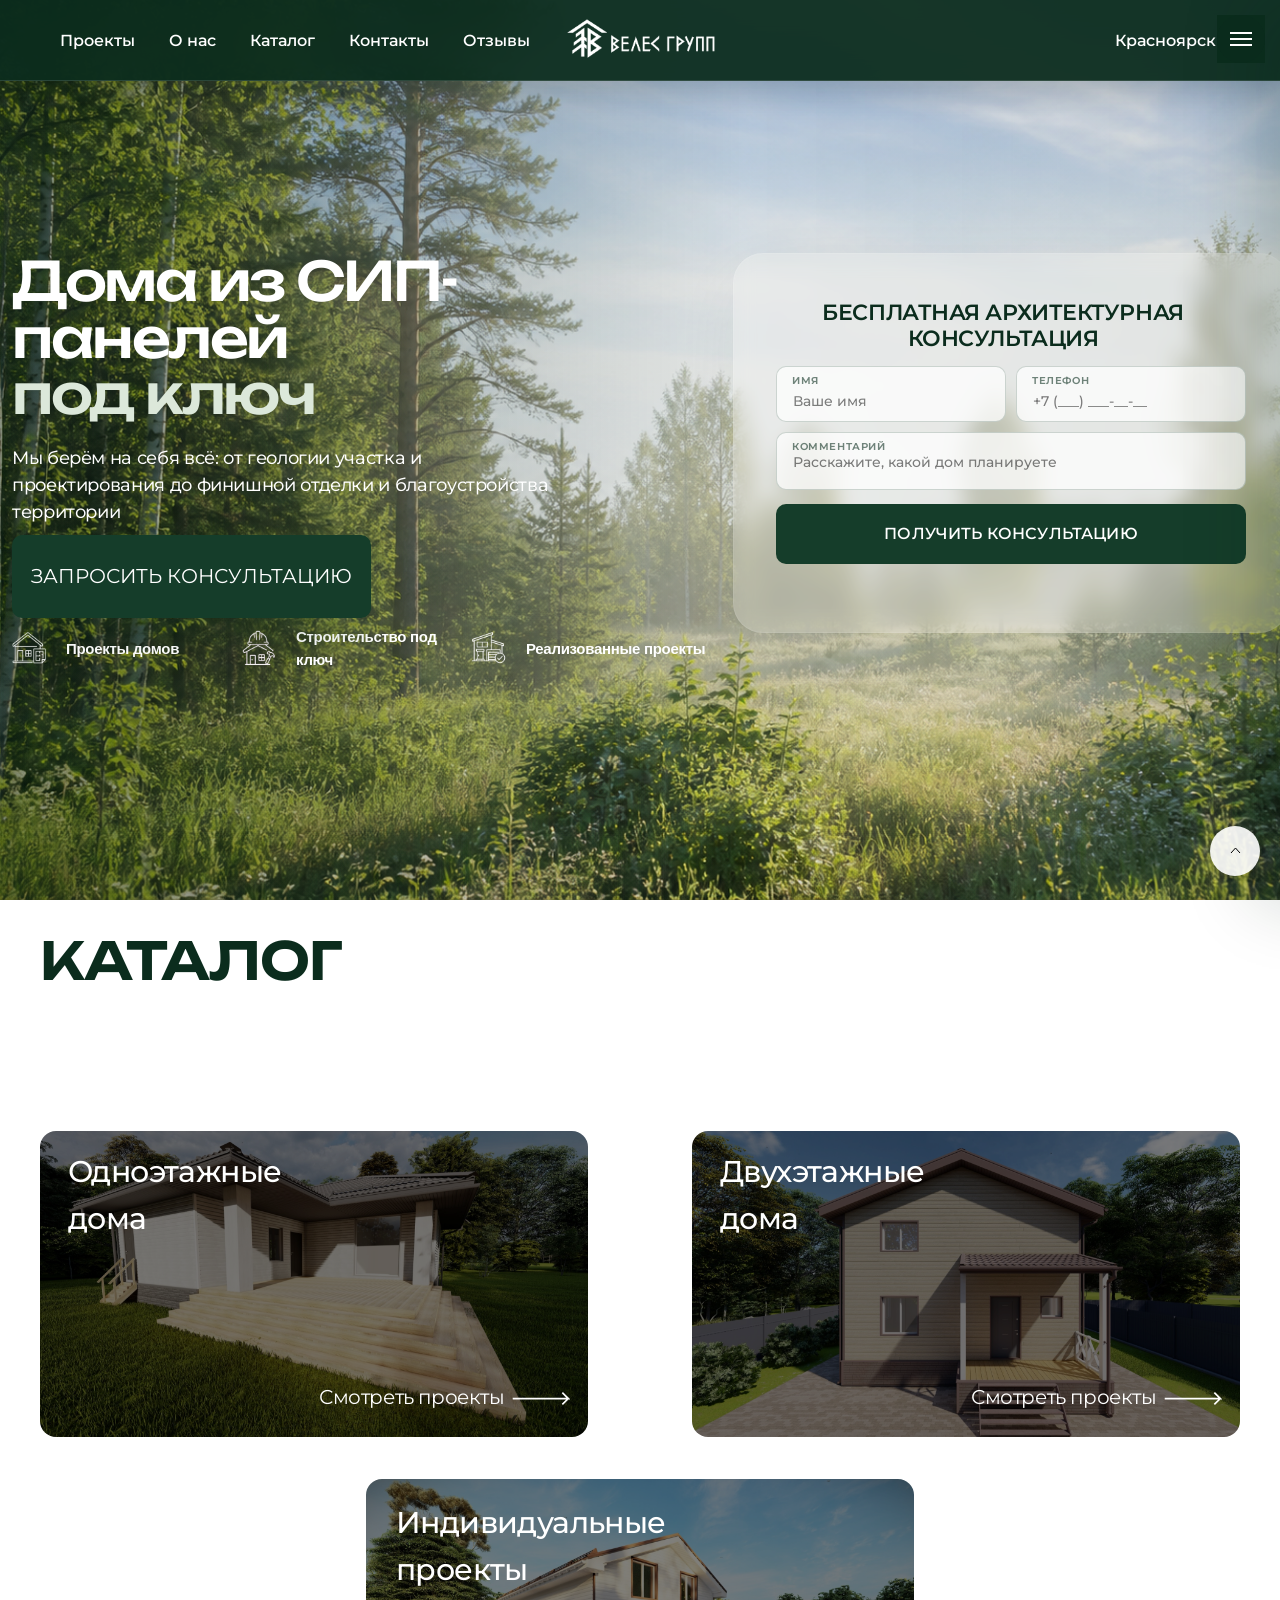
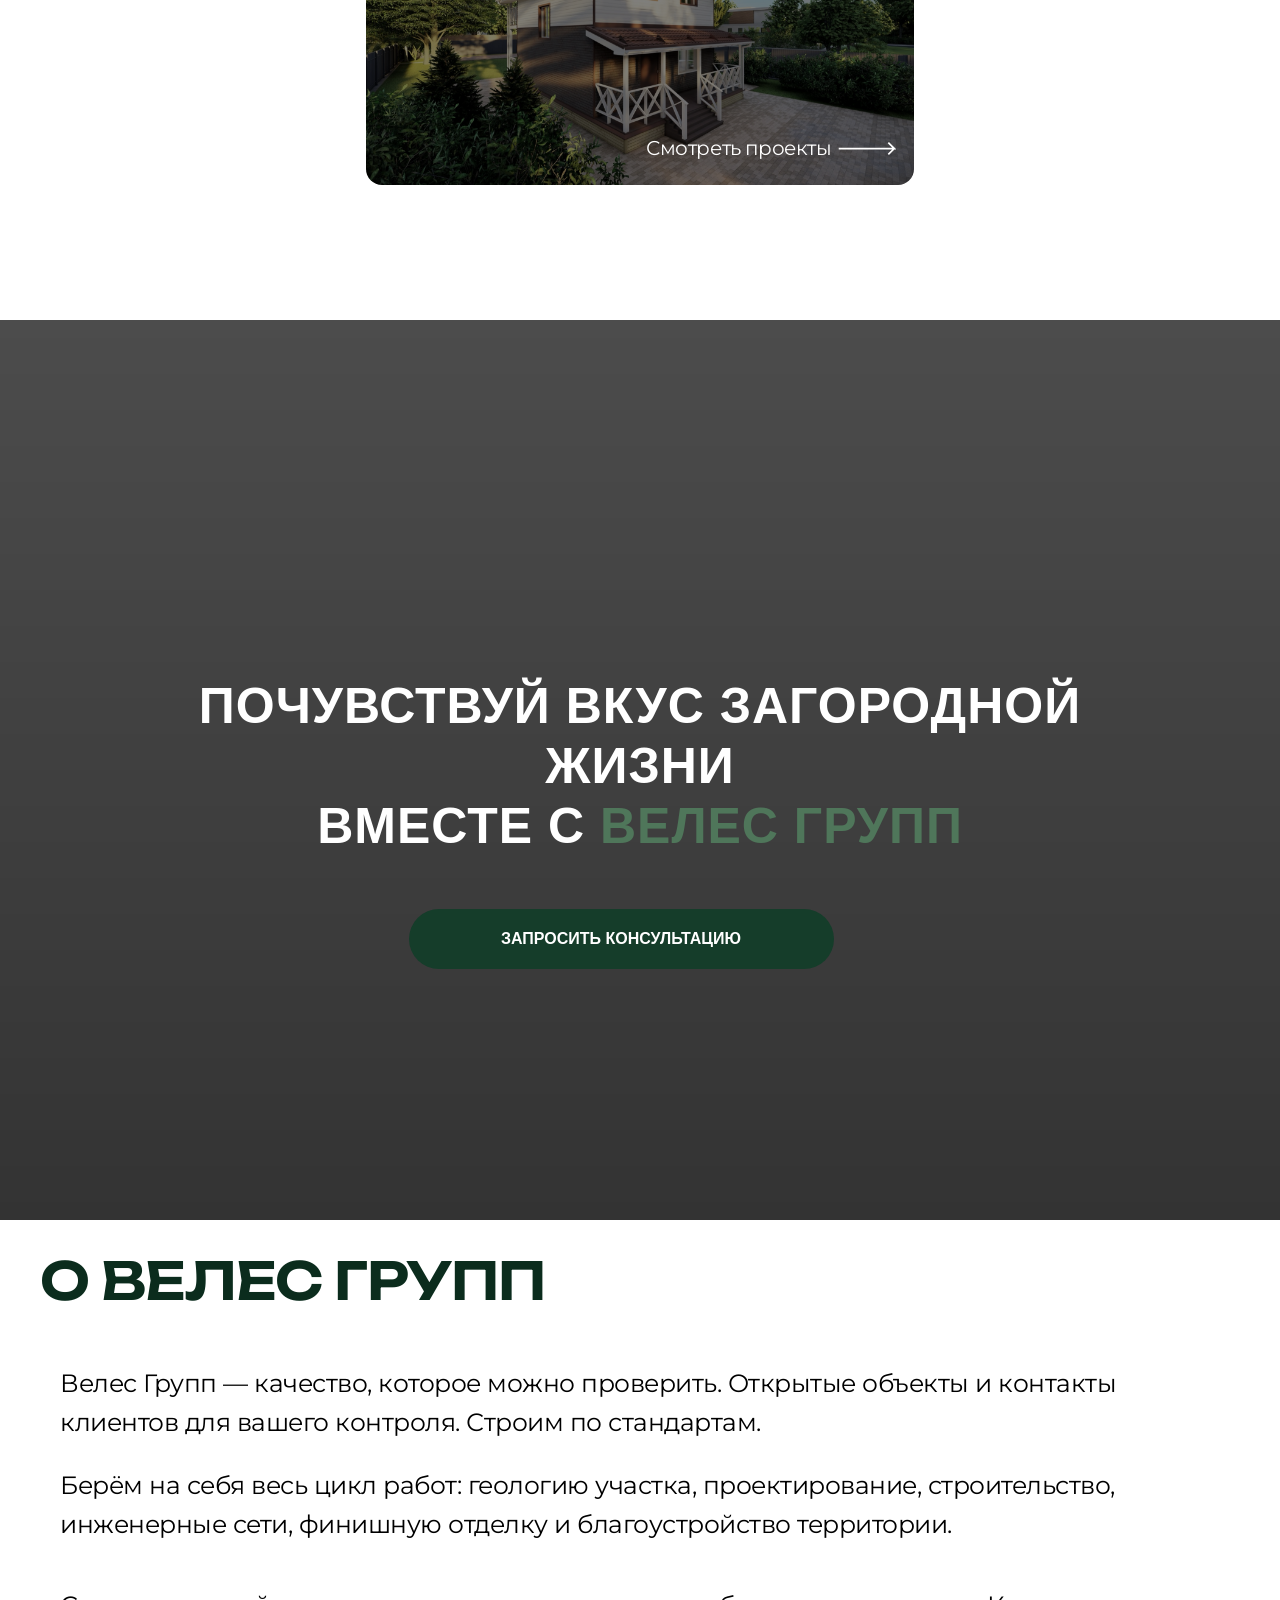
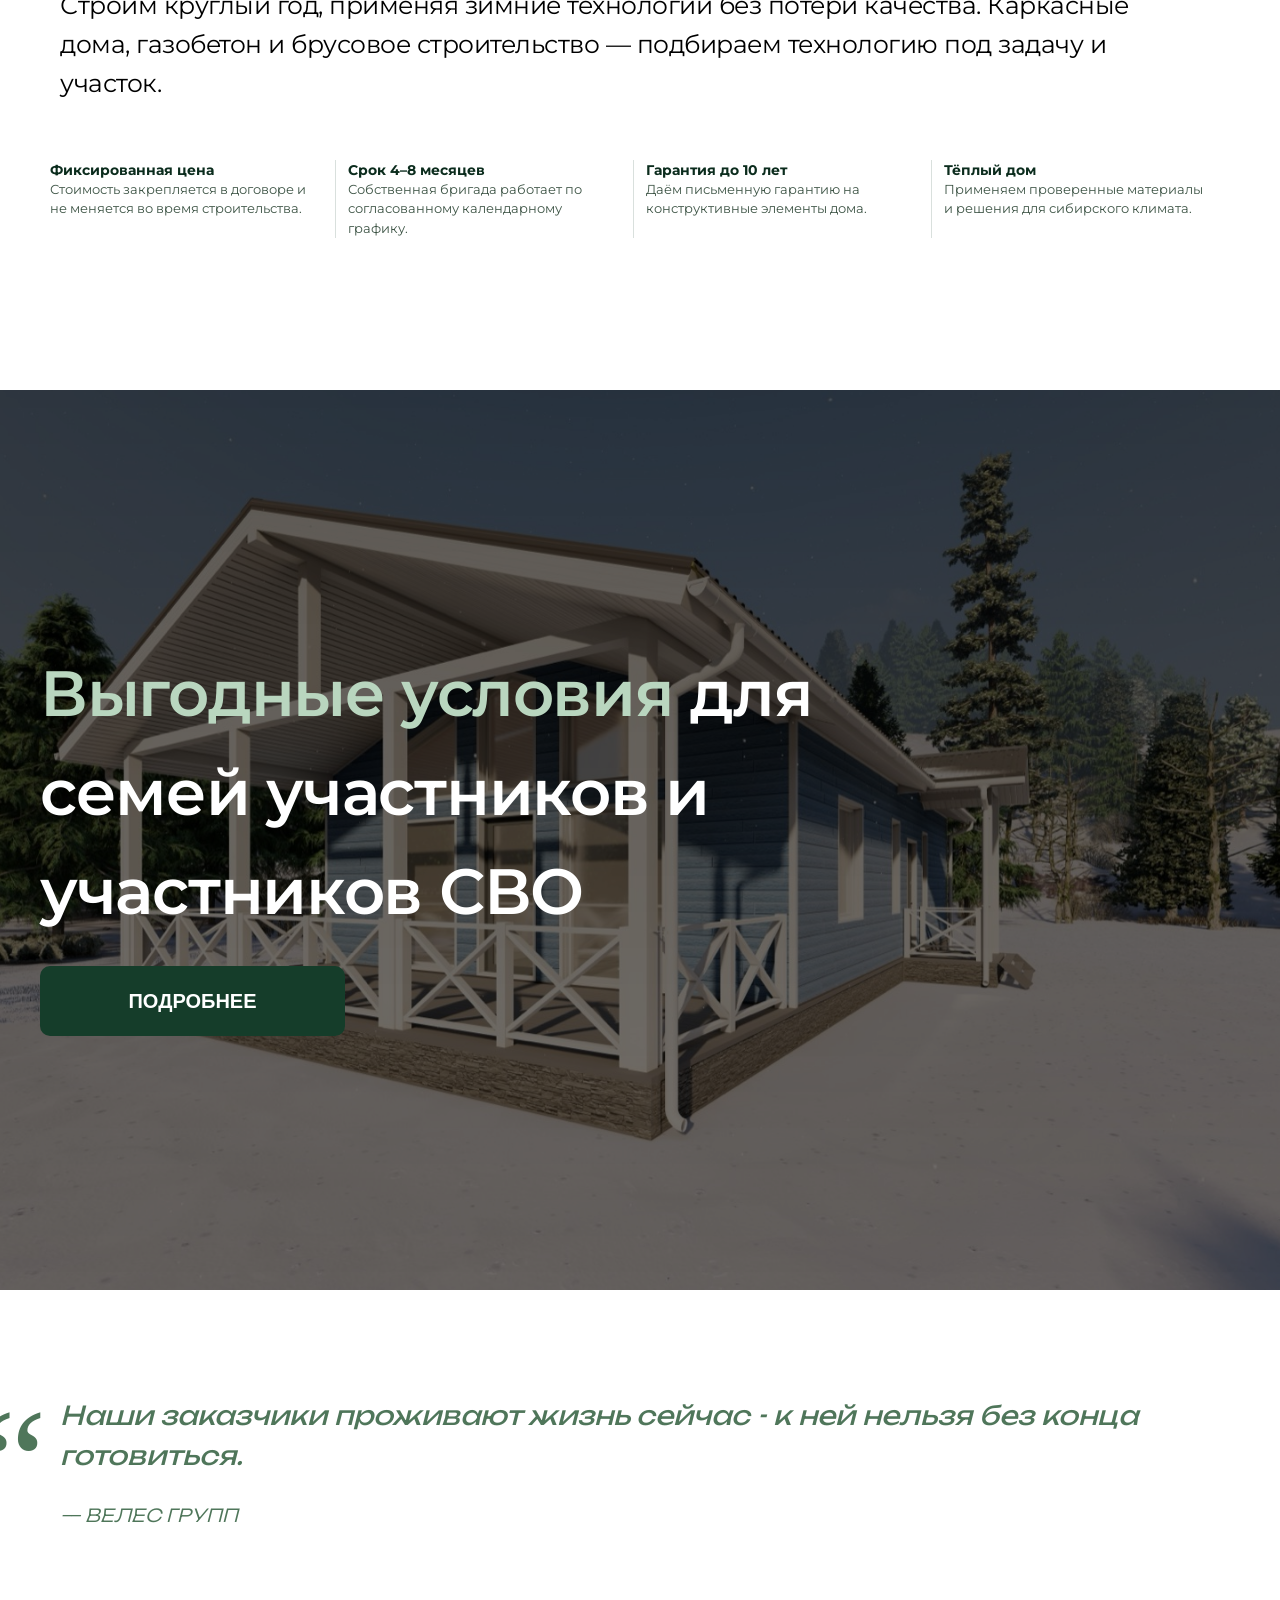
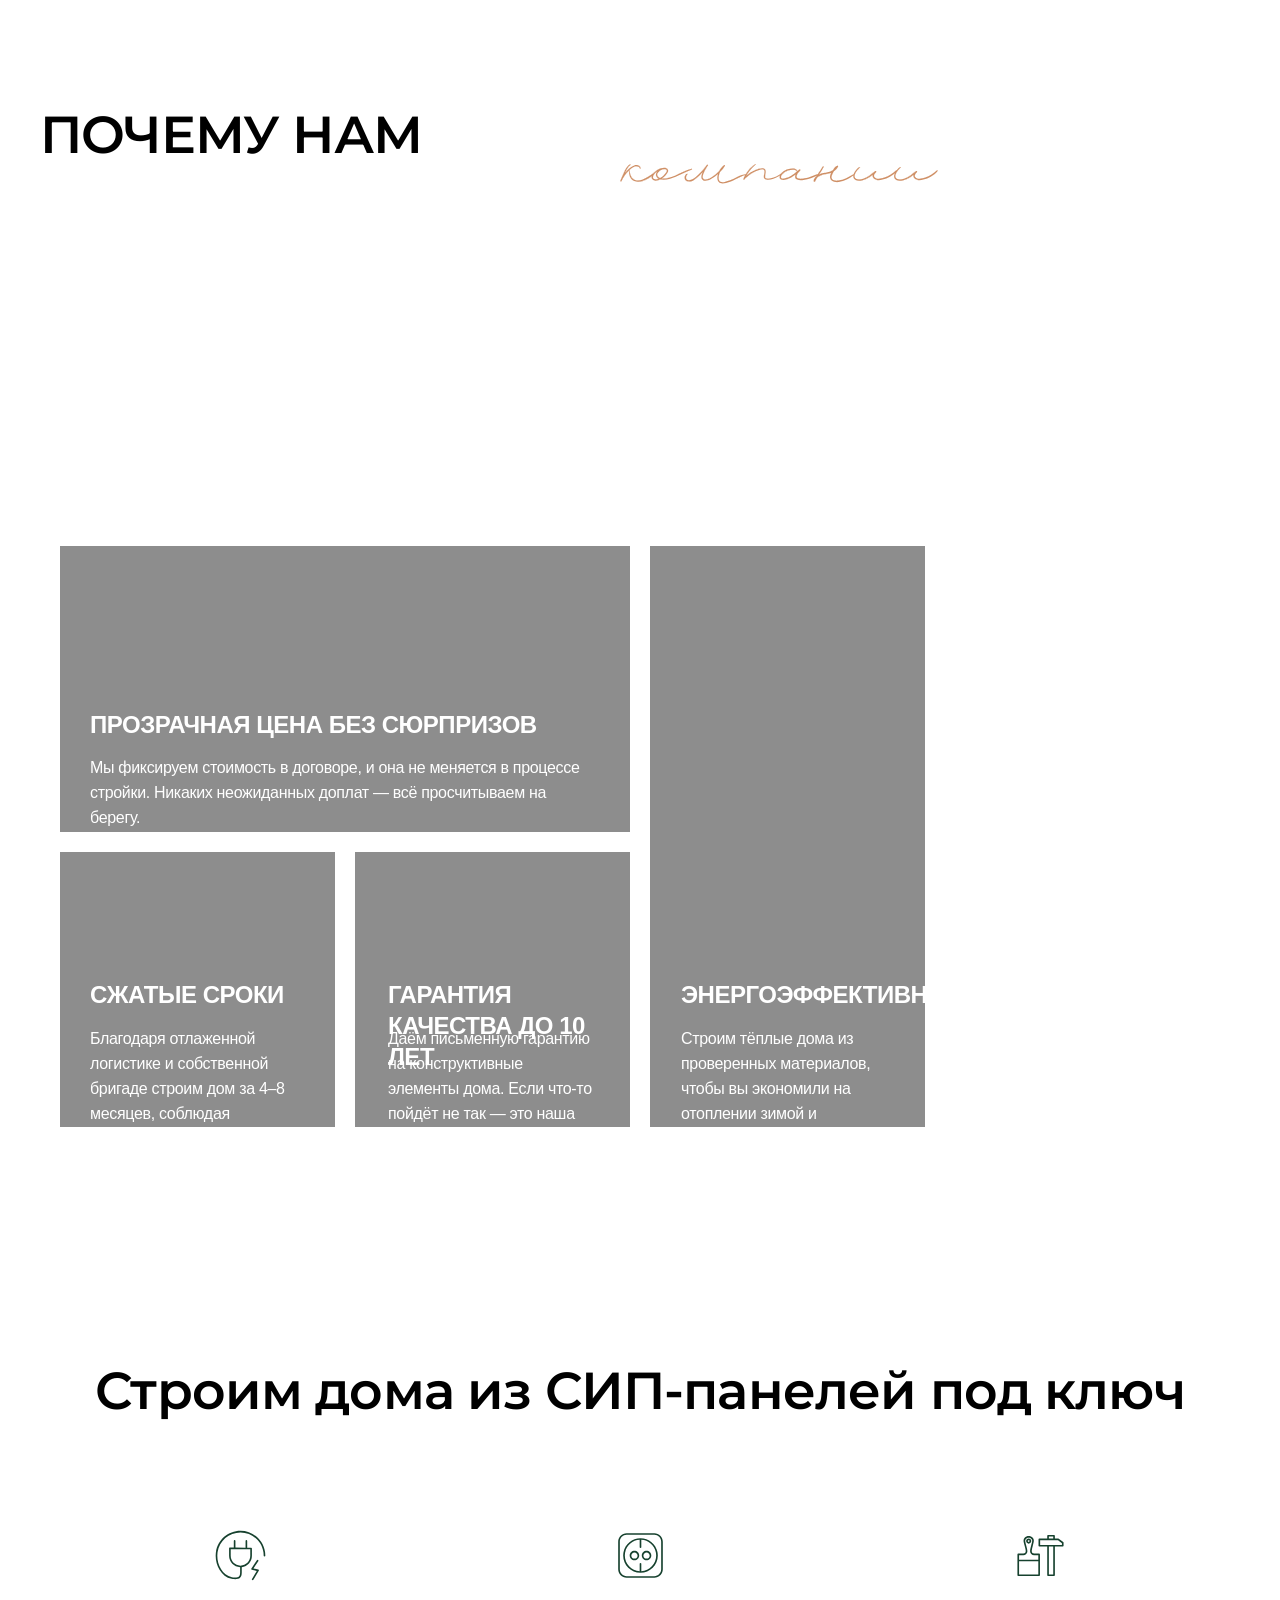
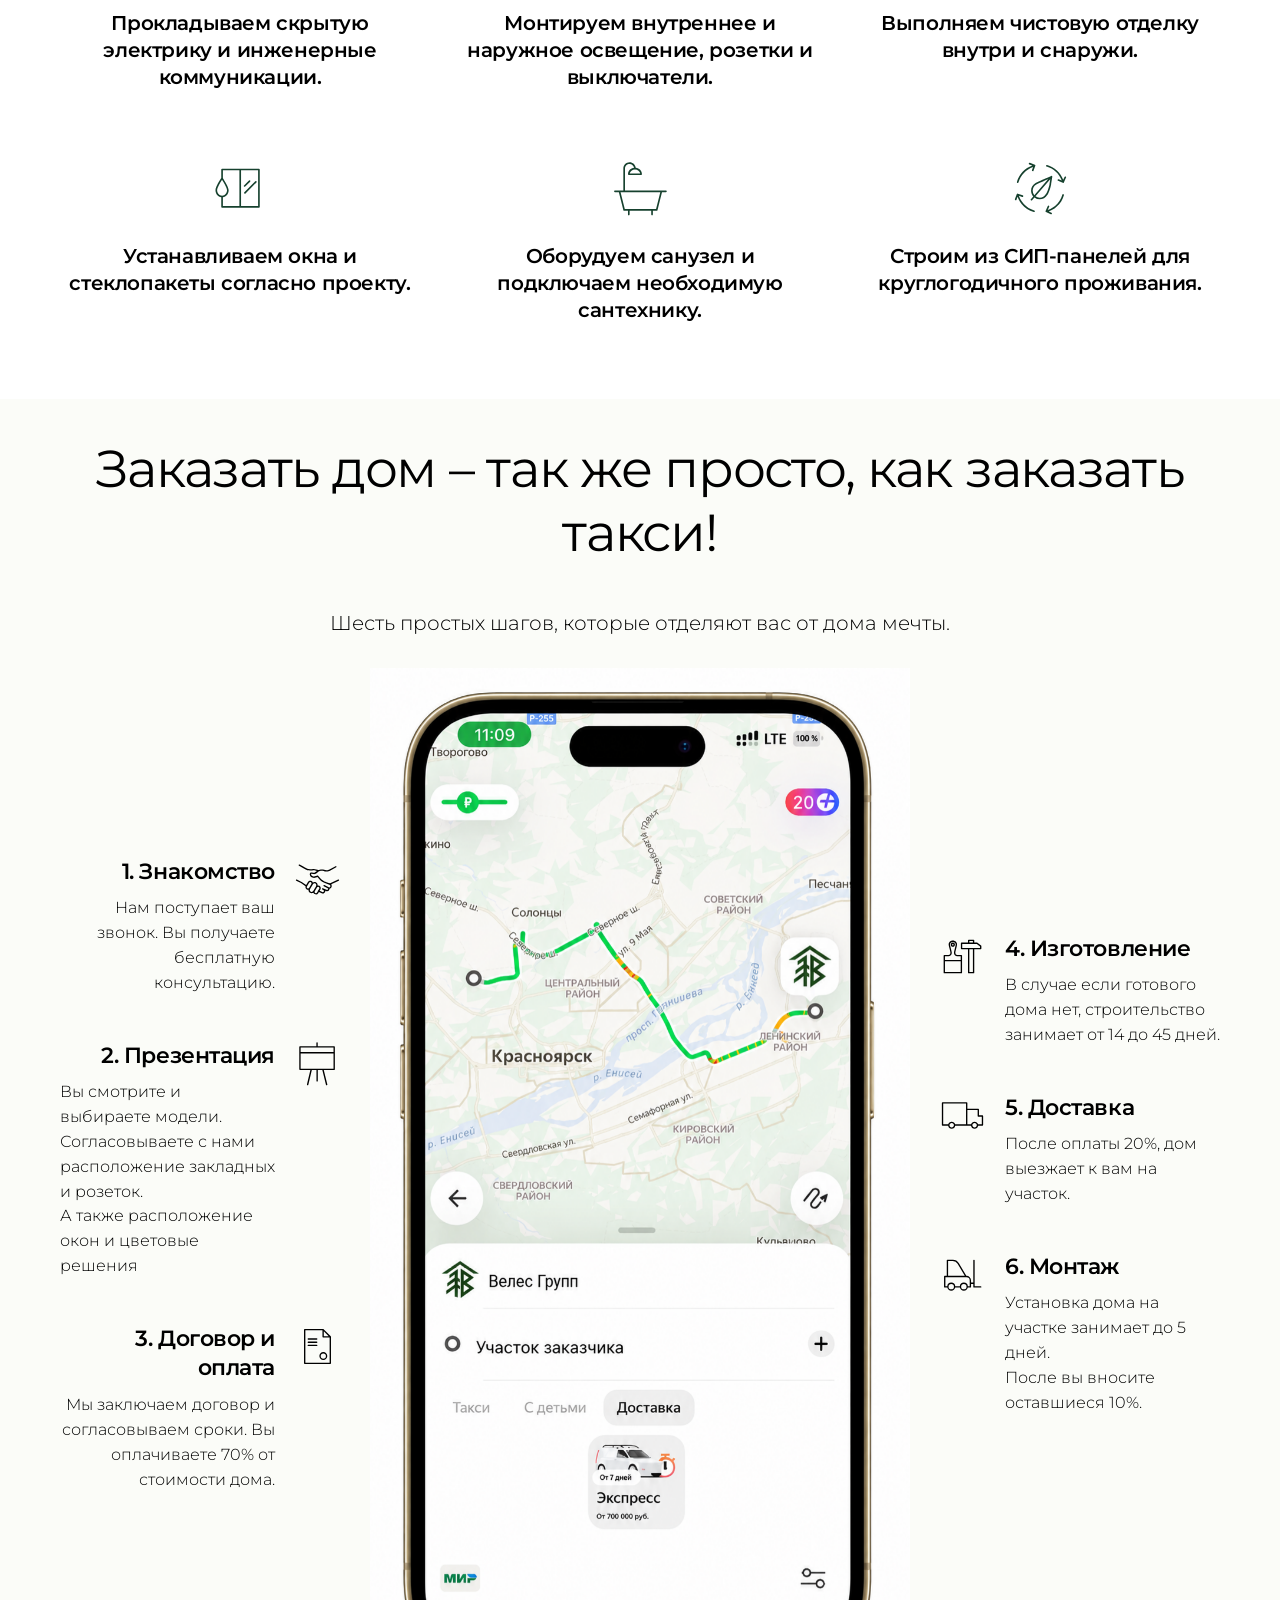
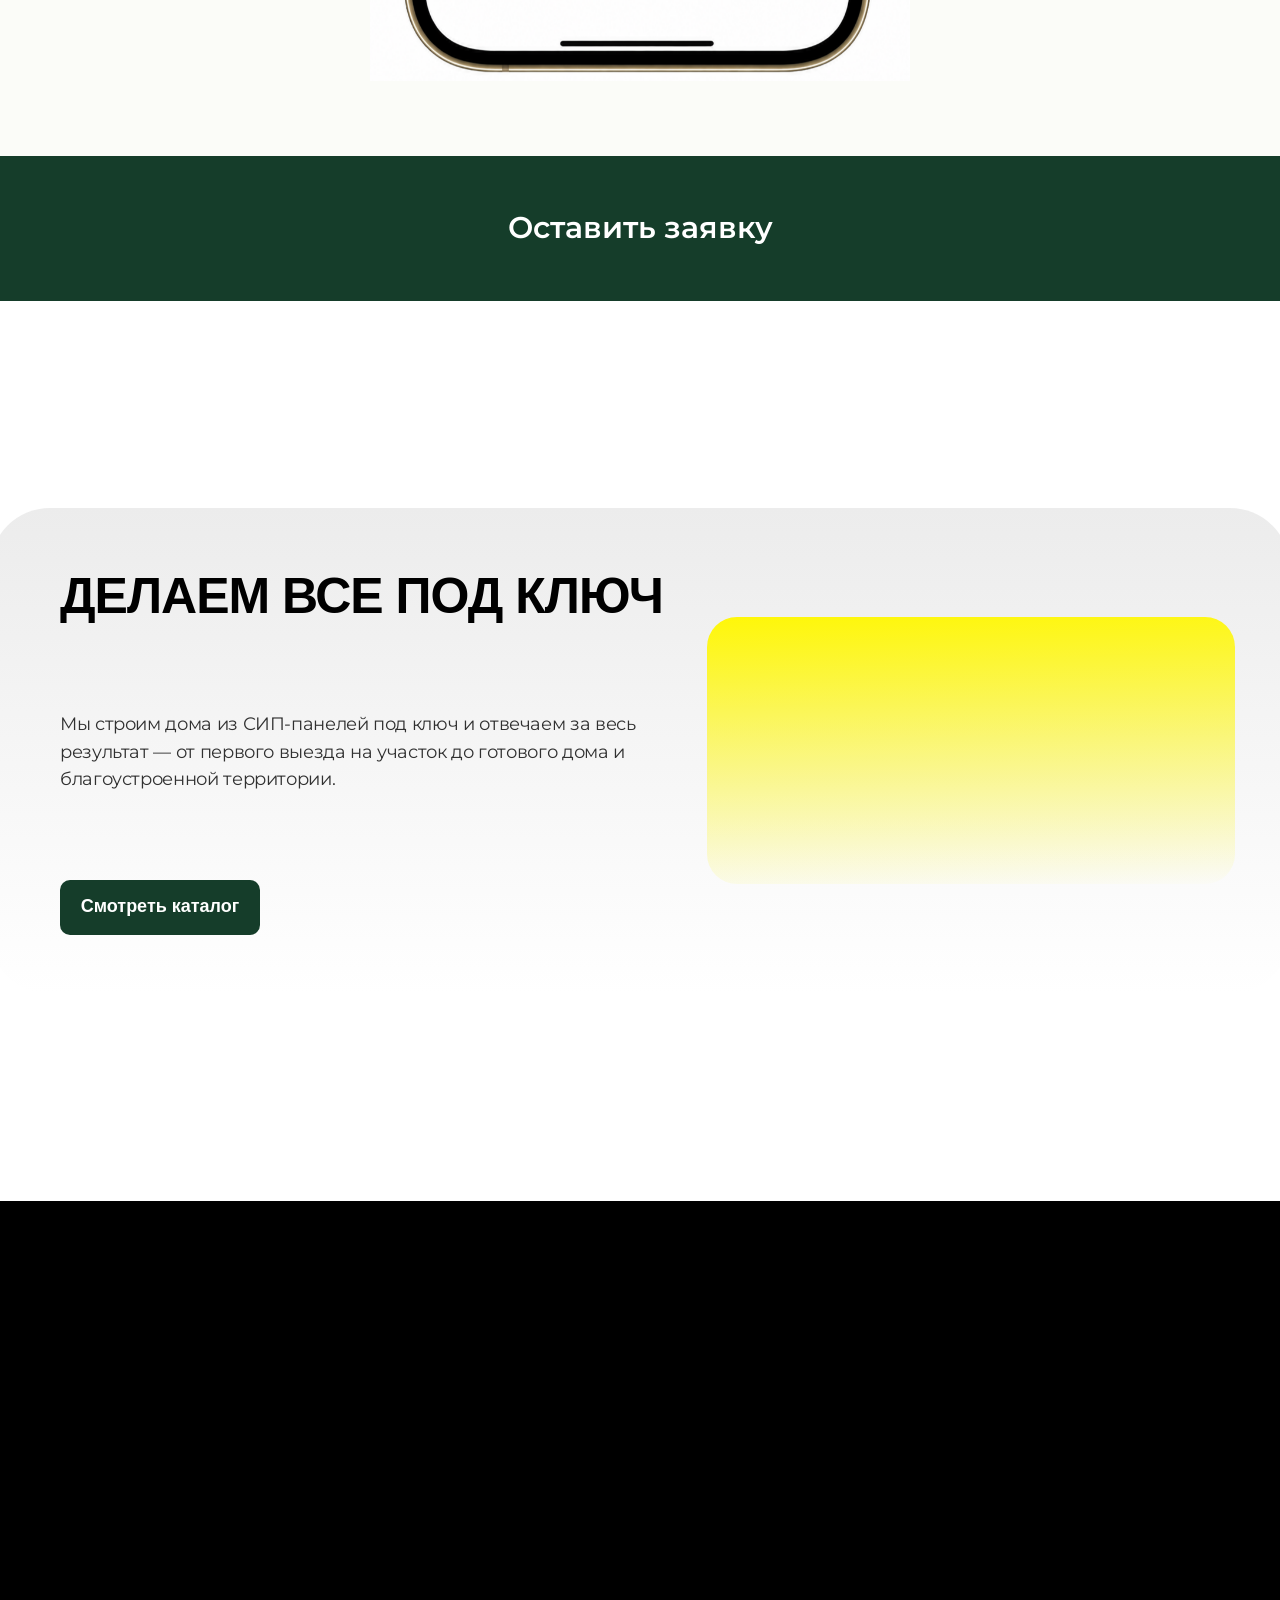
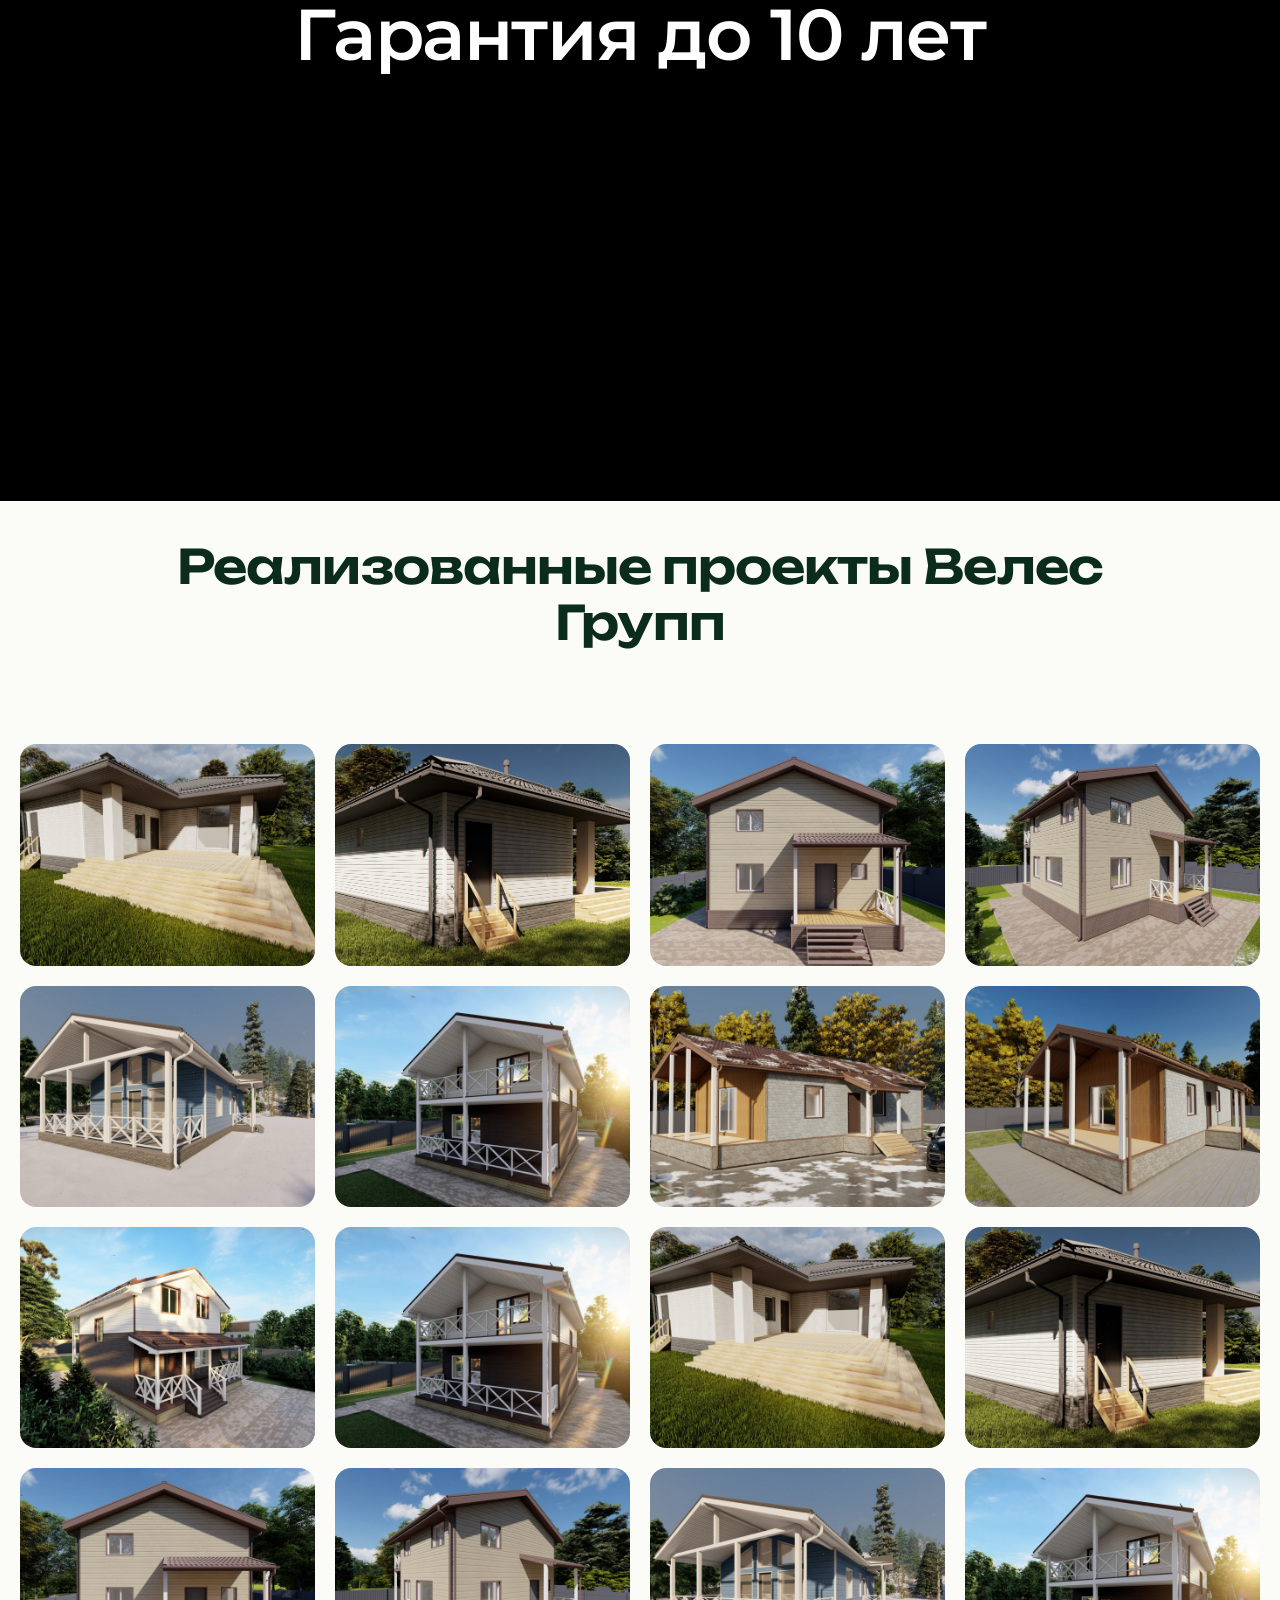
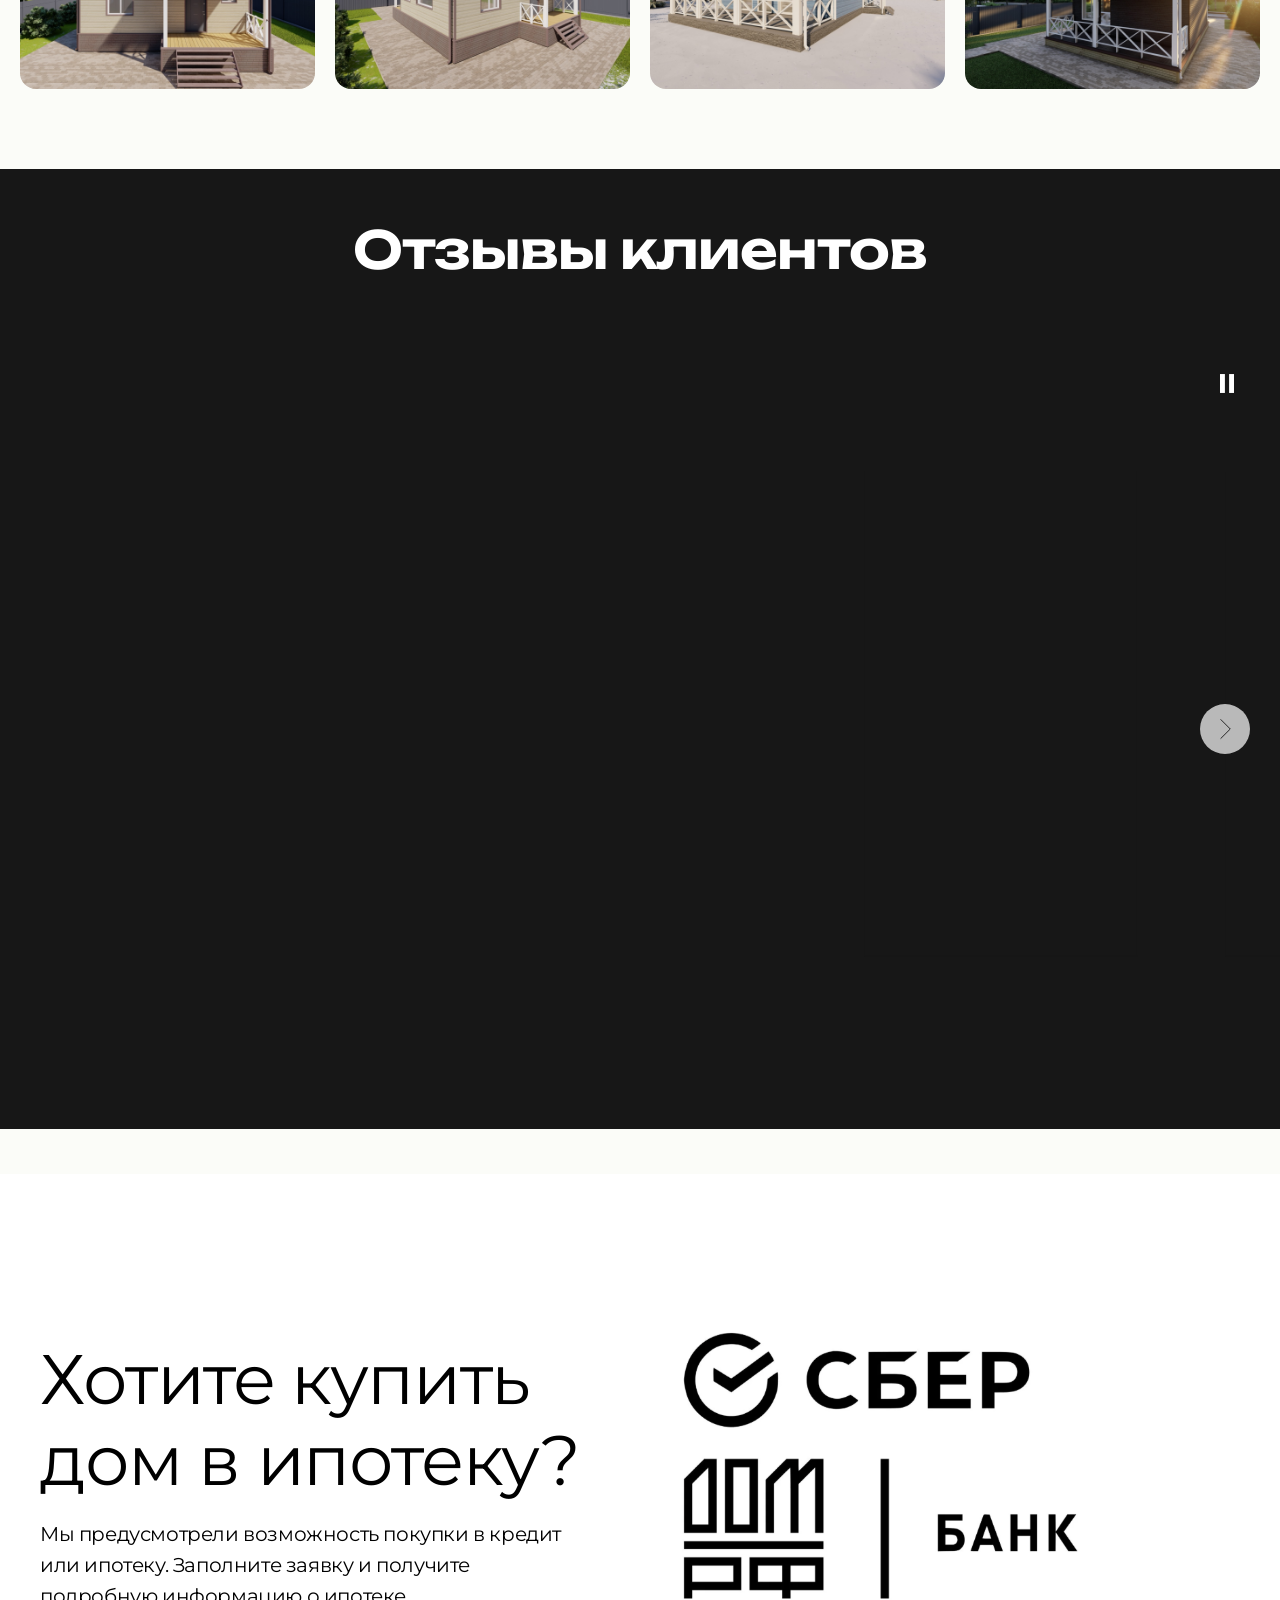
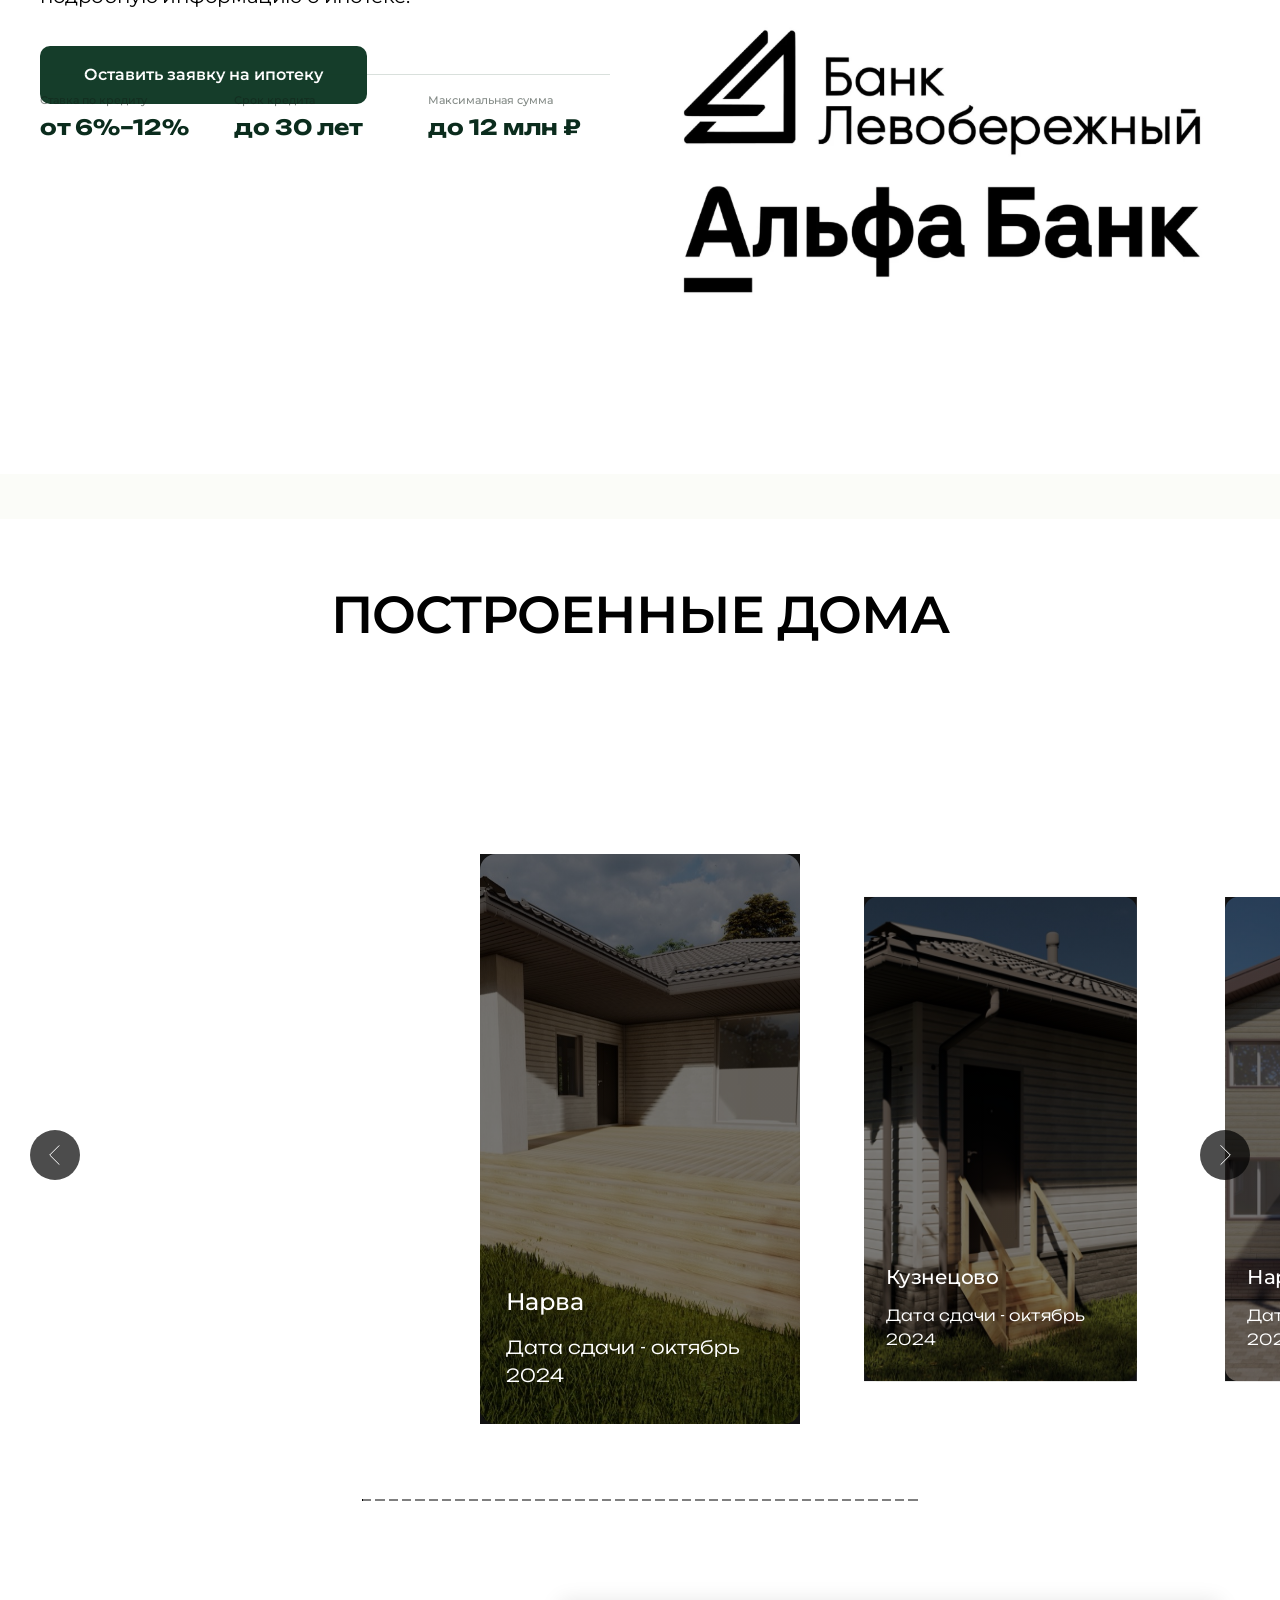
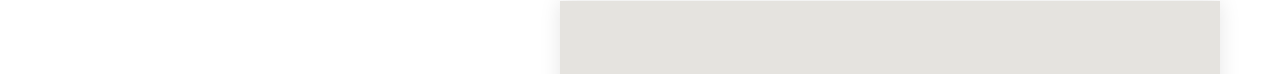
==== commit 6df32517: "Sync desktop sections across mobile" ====
--- a/index.html
+++ b/index.html
@@ -1,6 +1,6 @@
 <!DOCTYPE html><html><head> <meta charset="utf-8"> <meta http-equiv="Content-Type" content="text/html; charset=utf-8"> <meta name="viewport" content="width=device-width, initial-scale=1.0"> <!--metatextblock--> <title>Велес Групп — дома из СИП-панелей под ключ</title> <meta name="description" content="Велес Групп строит дома из СИП-панелей под ключ: от геологии участка и проектирования до отделки и благоустройства."> <meta name="keywords" content="Велес Групп, дома из СИП-панелей, строительство домов под ключ, проекты домов, Красноярск"> <meta property="og:url" content="https://todricsn.github.io/velesgroup/"> <meta property="og:title" content="Велес Групп — дома из СИП-панелей под ключ"> <meta property="og:description" content="Проектирование и строительство домов из СИП-панелей под ключ."> <meta property="og:type" content="website"> <meta property="og:image" content="https://todricsn.github.io/velesgroup/assets/hero-light-forest.png"> <link rel="canonical" href="https://todricsn.github.io/velesgroup/"> <!--/metatextblock--> <meta name="format-detection" content="telephone=no"> <meta http-equiv="x-dns-prefetch-control" content="on"> <link rel="dns-prefetch" href="https://ws.tildacdn.com"> <link rel="dns-prefetch" href="https://static.tildacdn.com"> <link rel="icon" href="assets/veles-logo.png" type="image/png"> <!-- Assets --> <script src="reference/neo.tildacdn.com/js/C9EvO4TNjt3x.js" async="" charset="utf-8"></script> <link rel="stylesheet" href="reference/static.tildacdn.com/css/ClloNnkHqFXI.css" type="text/css" media="all" onerror="this.loaderr='y';"> <link rel="stylesheet" href="reference/static.tildacdn.com/ws/project5811411/tilda-blocks-page47619423.min_t%3D1773483963.css" type="text/css" media="all" onerror="this.loaderr='y';"> <link rel="preconnect" href="https://fonts.gstatic.com"> <link href="https://fonts.googleapis.com/css2?family=Montserrat:wght@100..900&family=Unbounded:wght@300;400;500;600;700&subset=latin,cyrillic" rel="stylesheet"> <link rel="stylesheet" href="reference/static.tildacdn.com/css/uGhdkOKFejgI.css" type="text/css" media="all" onerror="this.loaderr='y';"> <link rel="stylesheet" href="reference/static.tildacdn.com/css/R7k4M83fv0iX.css" type="text/css" media="print" onload="this.media='all';" onerror="this.loaderr='y';"> <noscript><link rel="stylesheet" href="https://static.tildacdn.com/css/R7k4M83fv0iX.css" type="text/css" media="all" /></noscript> <link rel="stylesheet" href="reference/static.tildacdn.com/css/Za8MdvIpINuD.css" type="text/css" media="all" onerror="this.loaderr='y';"> <link rel="stylesheet" href="reference/static.tildacdn.com/css/2fBwl21IqH96.css" type="text/css" media="print" onload="this.media='all';" onerror="this.loaderr='y';"> <noscript><link rel="stylesheet" href="https://static.tildacdn.com/css/2fBwl21IqH96.css" type="text/css" media="all" /></noscript> <link rel="stylesheet" href="reference/static.tildacdn.com/css/AcaYcnLpJa0B.css" type="text/css" media="all" onerror="this.loaderr='y';"> <link rel="stylesheet" href="reference/static.tildacdn.com/css/aX5Fpu6qP0ql.css" type="text/css" media="all" onerror="this.loaderr='y';"> <link rel="stylesheet" href="reference/static.tildacdn.com/css/ZigbzogEQhEX.css" type="text/css" media="all" onerror="this.loaderr='y';"> <link rel="stylesheet" href="reference/static.tildacdn.com/css/llYawdfb8VBW.css" type="text/css" media="all" onerror="this.loaderr='y';"> <link rel="stylesheet" href="reference/static.tildacdn.com/css/Oi2adVfyucZh.css" type="text/css" media="print" onload="this.media='all';" onerror="this.loaderr='y';"> <noscript><link rel="stylesheet" href="https://static.tildacdn.com/css/Oi2adVfyucZh.css" type="text/css" media="all" /></noscript> <link rel="stylesheet" href="reference/static.tildacdn.com/css/O10tLH7tFZXD.css" type="text/css" media="print" onload="this.media='all';" onerror="this.loaderr='y';"> <noscript><link rel="stylesheet" href="https://static.tildacdn.com/css/O10tLH7tFZXD.css" type="text/css" media="all" /></noscript> <link rel="stylesheet" type="text/css" href="reference/geography-house.ru/custom_t%3D1773483963.css"> <script nomodule="" src="reference/static.tildacdn.com/js/DtxUbAi8D7hk.js" charset="utf-8"></script> <script type="text/javascript">function t_onReady(func) {if(document.readyState!='loading') {func();} else {document.addEventListener('DOMContentLoaded',func);}}
 function t_onFuncLoad(funcName,okFunc,time) {if(typeof window[funcName]==='function') {okFunc();} else {setTimeout(function() {t_onFuncLoad(funcName,okFunc,time);},(time||100));}}function t_throttle(fn,threshhold,scope) {return function() {fn.apply(scope||this,arguments);};}function t396_initialScale(t){var e=document.getElementById("rec"+t);if(e){var i=e.querySelector(".t396__artboard");if(i){window.tn_scale_initial_window_width||(window.tn_scale_initial_window_width=document.documentElement.clientWidth);var a=window.tn_scale_initial_window_width,r=[],n,l=i.getAttribute("data-artboard-screens");if(l){l=l.split(",");for(var o=0;o<l.length;o++)r[o]=parseInt(l[o],10)}else r=[320,480,640,960,1200];for(var o=0;o<r.length;o++){var d=r[o];a>=d&&(n=d)}var _="edit"===window.allrecords.getAttribute("data-tilda-mode"),c="center"===t396_getFieldValue(i,"valign",n,r),s="grid"===t396_getFieldValue(i,"upscale",n,r),w=t396_getFieldValue(i,"height_vh",n,r),g=t396_getFieldValue(i,"height",n,r),u=!!window.opr&&!!window.opr.addons||!!window.opera||-1!==navigator.userAgent.indexOf(" OPR/");if(!_&&c&&!s&&!w&&g&&!u){var h=parseFloat((a/n).toFixed(3)),f=[i,i.querySelector(".t396__carrier"),i.querySelector(".t396__filter")],v=Math.floor(parseInt(g,10)*h)+"px",p;i.style.setProperty("--initial-scale-height",v);for(var o=0;o<f.length;o++)f[o].style.setProperty("height","var(--initial-scale-height)");t396_scaleInitial__getElementsToScale(i).forEach((function(t){t.style.zoom=h}))}}}}function t396_scaleInitial__getElementsToScale(t){return t?Array.prototype.slice.call(t.children).filter((function(t){return t&&(t.classList.contains("t396__elem")||t.classList.contains("t396__group"))})):[]}function t396_getFieldValue(t,e,i,a){var r,n=a[a.length-1];if(!(r=i===n?t.getAttribute("data-artboard-"+e):t.getAttribute("data-artboard-"+e+"-res-"+i)))for(var l=0;l<a.length;l++){var o=a[l];if(!(o<=i)&&(r=o===n?t.getAttribute("data-artboard-"+e):t.getAttribute("data-artboard-"+e+"-res-"+o)))break}return r}window.TN_SCALE_INITIAL_VER="1.0",window.tn_scale_initial_window_width=null;</script> <script src="reference/static.tildacdn.com/js/USZVWxYlz1A0.js" charset="utf-8" onerror="this.loaderr='y';"></script> <script src="reference/static.tildacdn.com/js/kBQaonDyR2hP.js" charset="utf-8" defer="" onerror="this.loaderr='y';"></script> <script src="reference/static.tildacdn.com/ws/project5811411/tilda-blocks-page47619423.min_t%3D1773483963.js" charset="utf-8" async="" onerror="this.loaderr='y';"></script> <script src="reference/static.tildacdn.com/js/beBAnvQl6RqE.js" charset="utf-8" async="" onerror="this.loaderr='y';"></script> <script src="reference/static.tildacdn.com/js/wnAcwj5DvKZT.js" charset="utf-8" async="" onerror="this.loaderr='y';"></script> <script src="reference/static.tildacdn.com/js/QAhaaFKWcqis.js" charset="utf-8" async="" onerror="this.loaderr='y';"></script> <script src="reference/static.tildacdn.com/js/kFkeBwc382tV.js" charset="utf-8" async="" onerror="this.loaderr='y';"></script> <script src="reference/static.tildacdn.com/js/r3eYYSjU30Tx.js" charset="utf-8" async="" onerror="this.loaderr='y';"></script> <script src="reference/static.tildacdn.com/js/NRzejkuw330F.js" charset="utf-8" async="" onerror="this.loaderr='y';"></script> <script src="reference/static.tildacdn.com/js/pudnKTvUC0zD.js" charset="utf-8" async="" onerror="this.loaderr='y';"></script> <script src="reference/static.tildacdn.com/js/dK0XWSqaCemd.js" charset="utf-8" async="" onerror="this.loaderr='y';"></script> <script src="reference/static.tildacdn.com/js/QcS9ECn5YjOk.js" charset="utf-8" async="" onerror="this.loaderr='y';"></script> <script src="reference/static.tildacdn.com/js/waupNhTu2iBb.js" charset="utf-8" async="" onerror="this.loaderr='y';"></script> <script src="reference/static.tildacdn.com/js/unBnBFCa1Ue2.js" charset="utf-8" async="" onerror="this.loaderr='y';"></script> <script src="reference/static.tildacdn.com/js/CJYbfhy4Vviw.js" charset="utf-8" async="" onerror="this.loaderr='y';"></script> <script src="reference/static.tildacdn.com/js/NOLlqSeqSi8K.js" charset="utf-8" async="" onerror="this.loaderr='y';"></script> <script src="reference/static.tildacdn.com/js/VZQ6vnGFI3jw.js" charset="utf-8" async="" onerror="this.loaderr='y';"></script> <script src="reference/static.tildacdn.com/js/skb7IoBc8I7g.js" charset="utf-8" async="" onerror="this.loaderr='y';"></script> <script src="reference/static.tildacdn.com/js/GVKgjNaLo1sr.js" charset="utf-8" async="" onerror="this.loaderr='y';"></script> <script src="reference/static.tildacdn.com/js/yZUq1t8mca9a.js" charset="utf-8" async="" onerror="this.loaderr='y';"></script> <script src="reference/static.tildacdn.com/js/RAi5Ijzk6zg8.js" charset="utf-8" async="" onerror="this.loaderr='y';"></script> <script src="reference/static.tildacdn.com/js/QIpDtvvcm4O3.js" charset="utf-8" async="" onerror="this.loaderr='y';"></script> <script src="reference/static.tildacdn.com/js/I0TKezXDUqwo.js" charset="utf-8" async="" onerror="this.loaderr='y';"></script> <script src="reference/static.tildacdn.com/js/BvGzMJaEIhz7.js" charset="utf-8" async="" onerror="this.loaderr='y';"></script> <script src="reference/static.tildacdn.com/js/SsUBO2ELOyz0.js" charset="utf-8" async="" onerror="this.loaderr='y';"></script> <script src="reference/static.tildacdn.com/js/qlW9dcvYEqdp.js" charset="utf-8" async="" onerror="this.loaderr='y';"></script> <script src="reference/static.tildacdn.com/js/u5YhIGGfWCsX.js" charset="utf-8" async="" onerror="this.loaderr='y';"></script> <script type="text/javascript">window.dataLayer=window.dataLayer||[];</script> <script type="text/javascript">(function() {if((/bot|google|yandex|baidu|bing|msn|duckduckbot|teoma|slurp|crawler|spider|robot|crawling|facebook/i.test(navigator.userAgent))===false&&typeof(sessionStorage)!='undefined'&&sessionStorage.getItem('visited')!=='y'&&document.visibilityState){var style=document.createElement('style');style.type='text/css';style.innerHTML='@media screen and (min-width: 980px) {.t-records {opacity: 0;}.t-records_animated {-webkit-transition: opacity ease-in-out .2s;-moz-transition: opacity ease-in-out .2s;-o-transition: opacity ease-in-out .2s;transition: opacity ease-in-out .2s;}.t-records.t-records_visible {opacity: 1;}}';document.getElementsByTagName('head')[0].appendChild(style);function t_setvisRecs(){var alr=document.querySelectorAll('.t-records');Array.prototype.forEach.call(alr,function(el) {el.classList.add("t-records_animated");});setTimeout(function() {Array.prototype.forEach.call(alr,function(el) {el.classList.add("t-records_visible");});sessionStorage.setItem("visited","y");},400);}
-document.addEventListener('DOMContentLoaded',t_setvisRecs);}})();</script><link rel="stylesheet" href="veles-overrides.css?v=20260802-20">
+document.addEventListener('DOMContentLoaded',t_setvisRecs);}})();</script><link rel="stylesheet" href="veles-overrides.css?v=20260802-21">
 </head> <body class="t-body" style="margin:0;"> <!--allrecords--> <div id="allrecords" class="t-records" data-hook="blocks-collection-content-node" data-tilda-project-id="5811411" data-tilda-page-id="47619423" data-tilda-page-alias="kras" data-tilda-formskey="f45a4e95fd7a3ecb9c9d042245811411" data-tilda-stat-scroll="yes" data-tilda-lazy="yes" data-tilda-root-zone="com" data-tilda-project-headcode="yes" data-tilda-project-country="RU"> <!--header--> <header id="t-header" class="t-records" data-hook="blocks-collection-content-node" data-tilda-project-id="5811411" data-tilda-page-id="48548447" data-tilda-formskey="f45a4e95fd7a3ecb9c9d042245811411" data-tilda-stat-scroll="yes" data-tilda-lazy="yes" data-tilda-root-zone="com" data-tilda-project-headcode="yes" data-tilda-project-country="RU"> <div id="rec823409318" class="r t-rec" style=" " data-animationappear="off" data-record-type="131"> <!-- T123 --> <div class="t123"> <div class="t-container_100 "> <div class="t-width t-width_100 "> <!-- nominify begin --> <!--TICODE--><!-- Библиотека модификаций для Тильда https://ticode.dev --> <!--TCD001--><style>#rec823409269 { position: fixed; bottom: 0; left: 0; width: 100%; z-index: 9998; } </style> <!-- nominify end --> </div> </div> </div> </div> </header> <!--/header-->  <div id="rec737865899" class="r t-rec t-screenmin-1200px" style=" " data-animationappear="off" data-record-type="446" data-screen-min="1200px"> <!-- T446 --> <div id="nav737865899marker"></div> <div id="nav737865899" class="t446 t446__positionfixed " style="background-color: rgba(0,0,0,0.50); " data-bgcolor-hex="#000000" data-bgcolor-rgba="rgba(0,0,0,0.50)" data-navmarker="nav737865899marker" data-appearoffset="" data-bgopacity-two="1" data-menushadow="" data-menushadow-css="0px 1px 3px rgba(0,0,0,0)" data-bgopacity="0.5" data-menu="yes"> <div class="t446__maincontainer t446__c12collumns" style=""> <div class="t446__logowrapper"> <div class="t446__logowrapper2"> <div style="display: block;"> <img class="t446__imglogo t446__imglogomobile" src="reference/static.tildacdn.com/tild3831-6163-4135-b565-386166396461/LL1nwXwWhEWa.svg" imgfield="img" style="max-width: 100px; width: 100px;" alt=""> </div> </div> </div> <div class="t446__leftwrapper" style="padding-left:20px; padding-right:100px; text-align: left;"> <div class="t446__leftmenuwrapper"> <ul class="t446__list t-menu__list"> <li class="t446__list_item" style="padding:0 15px 0 0;"> <a class="t-menu__link-item" href="#rec737865455" data-menu-submenu-hook="" data-menu-item-number="1">Проекты</a> </li> <li class="t446__list_item" style="padding:0 15px;"> <a class="t-menu__link-item" href="#rec739080578" data-menu-submenu-hook="" data-menu-item-number="2">О нас </a> </li> <li class="t446__list_item" style="padding:0 15px;"> <a class="t-menu__link-item" href="#rec739096105" data-menu-submenu-hook="" data-menu-item-number="3">Каталог</a> </li> <li class="t446__list_item" style="padding:0 15px;"> <a class="t-menu__link-item" href="#rec737865457" data-menu-submenu-hook="" data-menu-item-number="4">Контакты</a> </li> <li class="t446__list_item" style="padding:0 0 0 15px;"> <a class="t-menu__link-item" href="#rec745374895" data-menu-submenu-hook="" data-menu-item-number="5">Отзывы</a> </li> </ul> </div> </div> <div class="t446__rightwrapper" style="padding-right:20px; padding-left:100px; text-align: right;"> <div class="t446__rightmenuwrapper"> <ul class="t446__list t-menu__list"> <li class="t446__list_item" style="padding:0 0 0 15px 0 0;"> <a class="t-menu__link-item" href="" data-menu-submenu-hook="link_sub6_737865899" data-menu-item-number="6">Красноярск</a> <div class="t-menusub" data-submenu-hook="link_sub6_737865899" data-submenu-margin="15px" data-add-submenu-arrow=""> <div class="t-menusub__menu"> <div class="t-menusub__content"> <ul role="list" class="t-menusub__list"> <li class="t-menusub__list-item t-name t-name_xs"> <a class="t-menusub__link-item t-name t-name_xs" href="/omsk" data-menu-item-number="6">Омск</a> </li> <li class="t-menusub__list-item t-name t-name_xs"> <a class="t-menusub__link-item t-name t-name_xs" href="/kiz" data-menu-item-number="6">Кызыл</a> </li> </ul> </div> </div> </div> </li> </ul> </div> <div class="t446__additionalwrapper"> <div class="t-sociallinks"> <ul role="list" class="t-sociallinks__wrapper" aria-label="Соц. сети"> <!-- new soclinks --><li class="t-sociallinks__item t-sociallinks__item_telegram"><a href="https://t.me/geographyhouse24" target="_blank" rel="nofollow" aria-label="telegram" style="width: 30px; height: 30px;"><svg class="t-sociallinks__svg" role="presentation" width="30px" height="30px" viewBox="0 0 100 100" fill="none" xmlns="http://www.w3.org/2000/svg"> <path fill-rule="evenodd" clip-rule="evenodd" d="M50 100c27.614 0 50-22.386 50-50S77.614 0 50 0 0 22.386 0 50s22.386 50 50 50Zm21.977-68.056c.386-4.38-4.24-2.576-4.24-2.576-3.415 1.414-6.937 2.85-10.497 4.302-11.04 4.503-22.444 9.155-32.159 13.734-5.268 1.932-2.184 3.864-2.184 3.864l8.351 2.577c3.855 1.16 5.91-.129 5.91-.129l17.988-12.238c6.424-4.38 4.882-.773 3.34.773l-13.49 12.882c-2.056 1.804-1.028 3.35-.129 4.123 2.55 2.249 8.82 6.364 11.557 8.16.712.467 1.185.778 1.292.858.642.515 4.111 2.834 6.424 2.319 2.313-.516 2.57-3.479 2.57-3.479l3.083-20.226c.462-3.511.993-6.886 1.417-9.582.4-2.546.705-4.485.767-5.362Z" fill="#ffffff"></path> </svg></a></li>�<li class="t-sociallinks__item t-sociallinks__item_whatsapp"><a href="https://wa.me/79135559133" target="_blank" rel="nofollow" aria-label="whatsapp" style="width: 30px; height: 30px;"><svg class="t-sociallinks__svg" role="presentation" width="30px" height="30px" viewBox="0 0 100 100" fill="none" xmlns="http://www.w3.org/2000/svg"> <path fill-rule="evenodd" clip-rule="evenodd" d="M50 100C77.6142 100 100 77.6142 100 50C100 22.3858 77.6142 0 50 0C22.3858 0 0 22.3858 0 50C0 77.6142 22.3858 100 50 100ZM69.7626 28.9928C64.6172 23.841 57.7739 21.0027 50.4832 21C35.4616 21 23.2346 33.2252 23.2292 48.2522C23.2274 53.0557 24.4823 57.7446 26.8668 61.8769L23 76L37.4477 72.2105C41.4282 74.3822 45.9107 75.5262 50.4714 75.528H50.4823C65.5029 75.528 77.7299 63.301 77.7363 48.2749C77.7408 40.9915 74.9089 34.1446 69.7626 28.9928ZM62.9086 53.9588C62.2274 53.6178 58.8799 51.9708 58.2551 51.7435C57.6313 51.5161 57.1766 51.4024 56.7228 52.0845C56.269 52.7666 54.964 54.2998 54.5666 54.7545C54.1692 55.2092 53.7718 55.2656 53.0915 54.9246C52.9802 54.8688 52.8283 54.803 52.6409 54.7217C51.6819 54.3057 49.7905 53.4855 47.6151 51.5443C45.5907 49.7382 44.2239 47.5084 43.8265 46.8272C43.4291 46.1452 43.7837 45.7769 44.1248 45.4376C44.3292 45.2338 44.564 44.9478 44.7987 44.662C44.9157 44.5194 45.0328 44.3768 45.146 44.2445C45.4345 43.9075 45.56 43.6516 45.7302 43.3049C45.7607 43.2427 45.7926 43.1776 45.8272 43.1087C46.0545 42.654 45.9409 42.2565 45.7708 41.9155C45.6572 41.6877 45.0118 40.1167 44.4265 38.6923C44.1355 37.984 43.8594 37.3119 43.671 36.8592C43.1828 35.687 42.6883 35.69 42.2913 35.6924C42.2386 35.6928 42.1876 35.6931 42.1386 35.6906C41.7421 35.6706 41.2874 35.667 40.8336 35.667C40.3798 35.667 39.6423 35.837 39.0175 36.5191C38.9773 36.5631 38.9323 36.6111 38.8834 36.6633C38.1738 37.4209 36.634 39.0648 36.634 42.2002C36.634 45.544 39.062 48.7748 39.4124 49.2411L39.415 49.2444C39.4371 49.274 39.4767 49.3309 39.5333 49.4121C40.3462 50.5782 44.6615 56.7691 51.0481 59.5271C52.6732 60.2291 53.9409 60.6475 54.9303 60.9612C56.5618 61.4796 58.046 61.4068 59.22 61.2313C60.5286 61.0358 63.2487 59.5844 63.8161 57.9938C64.3836 56.4033 64.3836 55.0392 64.2136 54.7554C64.0764 54.5258 63.7545 54.3701 63.2776 54.1395C63.1633 54.0843 63.0401 54.0247 62.9086 53.9588Z" fill="#ffffff"></path> </svg></a></li>�<li class="t-sociallinks__item t-sociallinks__item_vk"><a href="https://vk.com/geographymodul" target="_blank" rel="nofollow" aria-label="vk" style="width: 30px; height: 30px;"><svg class="t-sociallinks__svg" role="presentation" width="30px" height="30px" viewBox="0 0 100 100" fill="none" xmlns="http://www.w3.org/2000/svg"> <path fill-rule="evenodd" clip-rule="evenodd" d="M50 100c27.614 0 50-22.386 50-50S77.614 0 50 0 0 22.386 0 50s22.386 50 50 50ZM25 34c.406 19.488 10.15 31.2 27.233 31.2h.968V54.05c6.278.625 11.024 5.216 12.93 11.15H75c-2.436-8.87-8.838-13.773-12.836-15.647C66.162 47.242 71.783 41.62 73.126 34h-8.058c-1.749 6.184-6.932 11.805-11.867 12.336V34h-8.057v21.611C40.147 54.362 33.838 48.304 33.556 34H25Z" fill="#ffffff"></path> </svg></a></li>�<li class="t-sociallinks__item t-sociallinks__item_instagram"><a href="https://instagram.com/dom_geography?igshid=YmMyMTA2M2Y=" target="_blank" rel="nofollow" aria-label="instagram" style="width: 30px; height: 30px;"><svg class="t-sociallinks__svg" role="presentation" width="30px" height="30px" viewBox="0 0 100 100" fill="none" xmlns="http://www.w3.org/2000/svg"> <path fill-rule="evenodd" clip-rule="evenodd" d="M50 100C77.6142 100 100 77.6142 100 50C100 22.3858 77.6142 0 50 0C22.3858 0 0 22.3858 0 50C0 77.6142 22.3858 100 50 100ZM25 39.3918C25 31.4558 31.4566 25 39.3918 25H60.6082C68.5442 25 75 31.4566 75 39.3918V60.8028C75 68.738 68.5442 75.1946 60.6082 75.1946H39.3918C31.4558 75.1946 25 68.738 25 60.8028V39.3918ZM36.9883 50.0054C36.9883 42.8847 42.8438 37.0922 50.0397 37.0922C57.2356 37.0922 63.0911 42.8847 63.0911 50.0054C63.0911 57.1252 57.2356 62.9177 50.0397 62.9177C42.843 62.9177 36.9883 57.1252 36.9883 50.0054ZM41.7422 50.0054C41.7422 54.5033 45.4641 58.1638 50.0397 58.1638C54.6153 58.1638 58.3372 54.5041 58.3372 50.0054C58.3372 45.5066 54.6145 41.8469 50.0397 41.8469C45.4641 41.8469 41.7422 45.5066 41.7422 50.0054ZM63.3248 39.6355C65.0208 39.6355 66.3956 38.2606 66.3956 36.5646C66.3956 34.8687 65.0208 33.4938 63.3248 33.4938C61.6288 33.4938 60.2539 34.8687 60.2539 36.5646C60.2539 38.2606 61.6288 39.6355 63.3248 39.6355Z" fill="#ffffff"></path> </svg></a></li><!-- /new soclinks --> </ul> </div> </div> </div> </div> </div> <style>@media screen and (max-width:980px){#rec737865899 .t446__leftcontainer{padding:20px;}#rec737865899 .t446__imglogo{padding:20px 0;}#rec737865899 .t446{position:static;}}</style> <script>t_onReady(function() {t_onFuncLoad('t446_checkOverflow',function() {window.addEventListener('resize',t_throttle(function() {t446_checkOverflow('737865899','0');}));window.addEventListener('load',function() {t446_checkOverflow('737865899','0');});t446_checkOverflow('737865899','0');});t_onFuncLoad('t_menu__interactFromKeyboard',function() {t_menu__interactFromKeyboard('737865899');});});t_onReady(function() {t_onFuncLoad('t_menu__highlightActiveLinks',function() {t_menu__highlightActiveLinks('.t446__list_item a');});t_onFuncLoad('t_menu__findAnchorLinks',function() {t_menu__findAnchorLinks('737865899','.t446__list_item a');});});t_onReady(function() {t_onFuncLoad('t_menu__setBGcolor',function() {t_menu__setBGcolor('737865899','.t446');window.addEventListener('resize',t_throttle(function() {t_menu__setBGcolor('737865899','.t446');}));});});</script> <style>#rec737865899 .t-menu__link-item{}@supports (overflow:-webkit-marquee) and (justify-content:inherit){#rec737865899 .t-menu__link-item,#rec737865899 .t-menu__link-item.t-active{opacity:1 !important;}}</style> <style>#rec737865899{--menusub-text-color:#ffffff;--menusub-bg:#fff;--menusub-shadow:none;--menusub-radius:0;--menusub-border:none;--menusub-width:150px;--menusub-transition:0.3s ease-in-out;}@media screen and (max-width:980px){#rec737865899 .t-menusub__menu .t-menusub__link-item,#rec737865899 .t-menusub__menu .t-menusub__innermenu-link{color:var(--menusub-text-color) !important;}#rec737865899 .t-menusub__menu .t-menusub__link-item.t-active{color:var(--menusub-text-color) !important;}#rec737865899 .t-menusub__menu .t-menusub__list-item:has(.t-active){background-color:var(--menusub-hover-bg);}}@media screen and (max-width:980px){#rec737865899 .t-menusub__menu-wrapper{background-color:var(--menusub-bg) !important;border-radius:var(--menusub-radius) !important;border:var(--menusub-border) !important;box-shadow:var(--menusub-shadow) !important;overflow:auto;max-width:var(--mobile-max-width);}#rec737865899 .t-menusub__menu-wrapper .t-menusub__content{background-color:transparent !important;border:none !important;box-shadow:none !important;border-radius:0 !important;margin-top:0 !important;}}</style> <script>t_onReady(function() {setTimeout(function(){t_onFuncLoad('t_menusub_init',function() {t_menusub_init('737865899');});},500);});</script> <style> #rec737865899 .t446__logowrapper2 a{color:#ffffff;font-weight:600;}#rec737865899 a.t-menu__link-item{color:#ffffff;font-weight:600;}#rec737865899 .t446__right_langs_lang a{color:#ffffff;font-weight:600;}</style> <style> #rec737865899 .t446__logo{color:#ffffff;font-weight:600;}</style> <style>#rec737865899 .t446 {box-shadow:0px 1px 3px rgba(0,0,0,0);}</style> </div> <div id="rec737865418" class="r t-rec t-rec_pt_0 t-rec_pb_0" style="padding-top:0px;padding-bottom:0px; " data-animationappear="off" data-record-type="450"> <div class="t450__menu__content " style="top:15px; " data-menu="yes" data-appearoffset="" data-hideoffset=""> <div class="t450__burger_container t450__small "> <div class="t450__burger_bg t450__burger_cirqle" style="; opacity:0.50;"> </div> <button type="button" class="t-menuburger t-menuburger_first t-menuburger__small" aria-label="Навигационное меню" aria-expanded="false"> <span style="background-color:#ffffff;"></span> <span style="background-color:#ffffff;"></span> <span style="background-color:#ffffff;"></span> <span style="background-color:#ffffff;"></span> </button> <script>function t_menuburger_init(recid) {var rec=document.querySelector('#rec' + recid);if(!rec) return;var burger=rec.querySelector('.t-menuburger');if(!burger) return;var isSecondStyle=burger.classList.contains('t-menuburger_second');if(isSecondStyle&&!window.isMobile&&!('ontouchend' in document)) {burger.addEventListener('mouseenter',function() {if(burger.classList.contains('t-menuburger-opened')) return;burger.classList.remove('t-menuburger-unhovered');burger.classList.add('t-menuburger-hovered');});burger.addEventListener('mouseleave',function() {if(burger.classList.contains('t-menuburger-opened')) return;burger.classList.remove('t-menuburger-hovered');burger.classList.add('t-menuburger-unhovered');setTimeout(function() {burger.classList.remove('t-menuburger-unhovered');},300);});}
 burger.addEventListener('click',function() {if(!burger.closest('.tmenu-mobile')&&!burger.closest('.t450__burger_container')&&!burger.closest('.t466__container')&&!burger.closest('.t204__burger')&&!burger.closest('.t199__js__menu-toggler')) {burger.classList.toggle('t-menuburger-opened');burger.classList.remove('t-menuburger-unhovered');}});var menu=rec.querySelector('[data-menu="yes"]');if(!menu) return;var menuLinks=menu.querySelectorAll('.t-menu__link-item');var submenuClassList=['t978__menu-link_hook','t978__tm-link','t966__tm-link','t794__tm-link','t-menusub__target-link'];Array.prototype.forEach.call(menuLinks,function(link) {link.addEventListener('click',function() {var isSubmenuHook=submenuClassList.some(function(submenuClass) {return link.classList.contains(submenuClass);});if(isSubmenuHook) return;burger.classList.remove('t-menuburger-opened');});});menu.addEventListener('clickedAnchorInTooltipMenu',function() {burger.classList.remove('t-menuburger-opened');});}
 t_onReady(function() {t_onFuncLoad('t_menuburger_init',function(){t_menuburger_init('737865418');});});</script> <style>.t-menuburger{position:relative;flex-shrink:0;width:28px;height:20px;padding:0;border:none;background-color:transparent;outline:none;-webkit-transform:rotate(0deg);transform:rotate(0deg);transition:transform .5s ease-in-out;cursor:pointer;z-index:999;}.t-menuburger span{display:block;position:absolute;width:100%;opacity:1;left:0;-webkit-transform:rotate(0deg);transform:rotate(0deg);transition:.25s ease-in-out;height:3px;background-color:#000;}.t-menuburger span:nth-child(1){top:0px;}.t-menuburger span:nth-child(2),.t-menuburger span:nth-child(3){top:8px;}.t-menuburger span:nth-child(4){top:16px;}.t-menuburger__big{width:42px;height:32px;}.t-menuburger__big span{height:5px;}.t-menuburger__big span:nth-child(2),.t-menuburger__big span:nth-child(3){top:13px;}.t-menuburger__big span:nth-child(4){top:26px;}.t-menuburger__small{width:22px;height:14px;}.t-menuburger__small span{height:2px;}.t-menuburger__small span:nth-child(2),.t-menuburger__small span:nth-child(3){top:6px;}.t-menuburger__small span:nth-child(4){top:12px;}.t-menuburger-opened span:nth-child(1){top:8px;width:0%;left:50%;}.t-menuburger-opened span:nth-child(2){-webkit-transform:rotate(45deg);transform:rotate(45deg);}.t-menuburger-opened span:nth-child(3){-webkit-transform:rotate(-45deg);transform:rotate(-45deg);}.t-menuburger-opened span:nth-child(4){top:8px;width:0%;left:50%;}.t-menuburger-opened.t-menuburger__big span:nth-child(1){top:6px;}.t-menuburger-opened.t-menuburger__big span:nth-child(4){top:18px;}.t-menuburger-opened.t-menuburger__small span:nth-child(1),.t-menuburger-opened.t-menuburger__small span:nth-child(4){top:6px;}@media (hover),(min-width:0\0){.t-menuburger_first:hover span:nth-child(1){transform:translateY(1px);}.t-menuburger_first:hover span:nth-child(4){transform:translateY(-1px);}.t-menuburger_first.t-menuburger__big:hover span:nth-child(1){transform:translateY(3px);}.t-menuburger_first.t-menuburger__big:hover span:nth-child(4){transform:translateY(-3px);}}.t-menuburger_second span:nth-child(2),.t-menuburger_second span:nth-child(3){width:80%;left:20%;right:0;}@media (hover),(min-width:0\0){.t-menuburger_second.t-menuburger-hovered span:nth-child(2),.t-menuburger_second.t-menuburger-hovered span:nth-child(3){animation:t-menuburger-anim 0.3s ease-out normal forwards;}.t-menuburger_second.t-menuburger-unhovered span:nth-child(2),.t-menuburger_second.t-menuburger-unhovered span:nth-child(3){animation:t-menuburger-anim2 0.3s ease-out normal forwards;}}.t-menuburger_second.t-menuburger-opened span:nth-child(2),.t-menuburger_second.t-menuburger-opened span:nth-child(3){left:0;right:0;width:100%!important;}.t-menuburger_third span:nth-child(4){width:70%;left:unset;right:0;}@media (hover),(min-width:0\0){.t-menuburger_third:not(.t-menuburger-opened):hover span:nth-child(4){width:100%;}}.t-menuburger_third.t-menuburger-opened span:nth-child(4){width:0!important;right:50%;}.t-menuburger_fourth{height:12px;}.t-menuburger_fourth.t-menuburger__small{height:8px;}.t-menuburger_fourth.t-menuburger__big{height:18px;}.t-menuburger_fourth span:nth-child(2),.t-menuburger_fourth span:nth-child(3){top:4px;opacity:0;}.t-menuburger_fourth span:nth-child(4){top:8px;}.t-menuburger_fourth.t-menuburger__small span:nth-child(2),.t-menuburger_fourth.t-menuburger__small span:nth-child(3){top:3px;}.t-menuburger_fourth.t-menuburger__small span:nth-child(4){top:6px;}.t-menuburger_fourth.t-menuburger__small span:nth-child(2),.t-menuburger_fourth.t-menuburger__small span:nth-child(3){top:3px;}.t-menuburger_fourth.t-menuburger__small span:nth-child(4){top:6px;}.t-menuburger_fourth.t-menuburger__big span:nth-child(2),.t-menuburger_fourth.t-menuburger__big span:nth-child(3){top:6px;}.t-menuburger_fourth.t-menuburger__big span:nth-child(4){top:12px;}@media (hover),(min-width:0\0){.t-menuburger_fourth:not(.t-menuburger-opened):hover span:nth-child(1){transform:translateY(1px);}.t-menuburger_fourth:not(.t-menuburger-opened):hover span:nth-child(4){transform:translateY(-1px);}.t-menuburger_fourth.t-menuburger__big:not(.t-menuburger-opened):hover span:nth-child(1){transform:translateY(3px);}.t-menuburger_fourth.t-menuburger__big:not(.t-menuburger-opened):hover span:nth-child(4){transform:translateY(-3px);}}.t-menuburger_fourth.t-menuburger-opened span:nth-child(1),.t-menuburger_fourth.t-menuburger-opened span:nth-child(4){top:4px;}.t-menuburger_fourth.t-menuburger-opened span:nth-child(2),.t-menuburger_fourth.t-menuburger-opened span:nth-child(3){opacity:1;}@keyframes t-menuburger-anim{0%{width:80%;left:20%;right:0;}50%{width:100%;left:0;right:0;}100%{width:80%;left:0;right:20%;}}@keyframes t-menuburger-anim2{0%{width:80%;left:0;}50%{width:100%;right:0;left:0;}100%{width:80%;left:20%;right:0;}}</style> </div> </div> <!-- t450 --> <div id="nav737865418marker"></div> <div class="t450__overlay"> <div class="t450__overlay_bg" style=" "> </div> </div> <div id="nav737865418" class="t450 " data-tooltip-hook="#menuopen" style="max-width: 260px;"> <button type="button" class="t450__close-button t450__close t450_opened " aria-label="Close menu"> <div class="t450__close_icon" style="color:#ffffff;"> <span></span> <span></span> <span></span> <span></span> </div> </button> <div class="t450__container t-align_left"> <div class="t450__top"> <div class="t450__logowrapper"> <img class="t450__logoimg" src="reference/static.tildacdn.com/tild3830-6236-4333-a432-613837366230/3Vn1Ou1BiH9Z.svg" imgfield="img" alt=""> </div> <nav class="t450__menu"> <ul role="list" class="t450__list t-menu__list"> <li class="t450__list_item"> <a class="t-menu__link-item t450__link-item_submenu" href="" aria-expanded="false" role="button" data-menu-submenu-hook="link_sub1_737865418" data-menu-item-number="1">
--- a/veles-overrides.css
+++ b/veles-overrides.css
@@ -994,33 +994,230 @@
   }
 }
 
-@media (max-width: 639px) {
+/*
+ * Tilda exported separate records for desktop and mobile. Keep the desktop
+ * records as the single content source and only adapt their layout below.
+ * This prevents copy and section order from drifting between breakpoints.
+ */
+@media (max-width: 980px) {
   html,
   body,
   #allrecords {
     overflow-x: clip;
   }
 
+  body #allrecords #rec745111069,
+  body #allrecords #rec745370649,
+  body #allrecords #rec737865446,
+  body #allrecords #rec745380983 {
+    display: none !important;
+  }
+
+  body #allrecords #rec744061520,
+  body #allrecords #rec737865445,
+  body #allrecords #rec745199205,
+  body #allrecords #rec745374248 {
+    display: block !important;
+  }
+
+  #rec744061520 .t182__title,
+  #rec744061520 .t182__title * {
+    font-size: clamp(34px, 5.5vw, 46px) !important;
+    line-height: 1.08 !important;
+  }
+
+  #rec745374248 .t396__artboard,
+  #rec745374248 .t396__filter,
+  #rec745374248 .t396__carrier {
+    height: 150px !important;
+    min-height: 150px !important;
+  }
+
+  #rec745374248 .tn-elem[data-elem-id='1713871863514'] {
+    top: 28px !important;
+    left: 20px !important;
+    width: calc(100% - 40px) !important;
+    height: auto !important;
+    min-height: 52px;
+  }
+
+  #rec745374248 .tn-elem[data-elem-id='1713871863514'] .tn-atom {
+    font-size: clamp(36px, 5vw, 46px) !important;
+    line-height: 1.1 !important;
+    white-space: normal !important;
+    text-align: center !important;
+  }
+
+  #rec747380957 .tn-elem[data-elem-id='1715448372170'] {
+    display: none !important;
+  }
+
+  #rec795784078 .tn-elem[data-elem-id='1725696497374'] {
+    left: 15px !important;
+    width: calc(100% - 30px) !important;
+  }
+
+  #rec745200818 .veles-mortgage-note {
+    left: 7%;
+    width: 86%;
+  }
+}
+
+@media (min-width: 640px) and (max-width: 980px) {
+  #rec843022128 .tn-elem[data-elem-id='1734699727749'],
+  #rec843022128 .tn-elem[data-elem-id='1734699727764'],
+  #rec843022128 .tn-elem[data-elem-id='1734699727772'],
+  #rec843022128 .tn-elem[data-elem-id='1734699727744'],
+  #rec843022128 .tn-elem[data-elem-id='1734699727761'],
+  #rec843022128 .tn-elem[data-elem-id='1734699727770'] {
+    top: calc(100% - 170px) !important;
+  }
+
+  #rec843022128 .tn-elem[data-elem-id='1734699727749'],
+  #rec843022128 .tn-elem[data-elem-id='1734699727764'],
+  #rec843022128 .tn-elem[data-elem-id='1734699727772'] {
+    width: 56px !important;
+    height: 56px !important;
+  }
+
+  #rec843022128 .tn-elem[data-elem-id='1734699727744'],
+  #rec843022128 .tn-elem[data-elem-id='1734699727761'],
+  #rec843022128 .tn-elem[data-elem-id='1734699727770'] {
+    display: flex !important;
+    align-items: center;
+    min-height: 56px;
+  }
+
+  #rec843022128 .tn-elem[data-elem-id='1734699727749'] {
+    left: 4% !important;
+  }
+
+  #rec843022128 .tn-elem[data-elem-id='1734699727744'] {
+    left: calc(4% + 66px) !important;
+    width: calc(28% - 66px) !important;
+  }
+
+  #rec843022128 .tn-elem[data-elem-id='1734699727764'] {
+    left: 36% !important;
+  }
+
+  #rec843022128 .tn-elem[data-elem-id='1734699727761'] {
+    left: calc(36% + 66px) !important;
+    width: calc(28% - 66px) !important;
+  }
+
+  #rec843022128 .tn-elem[data-elem-id='1734699727772'] {
+    left: 68% !important;
+  }
+
+  #rec843022128 .tn-elem[data-elem-id='1734699727770'] {
+    left: calc(68% + 66px) !important;
+    width: calc(28% - 66px) !important;
+  }
+}
+
+@media (max-width: 640px) {
+  body #allrecords #rec745109889,
+  body #allrecords #rec744479685 {
+    display: none !important;
+  }
+
+  body #allrecords #rec739498252,
+  body #allrecords #rec739497362 {
+    display: block !important;
+  }
+}
+
+@media (max-width: 640px) {
+  html,
+  body,
+  #allrecords {
+    overflow-x: clip;
+  }
+
   .r[id] {
     scroll-margin-top: 76px;
   }
 
-  #rec745380983 .t396__artboard,
-  #rec745380983 .t396__filter,
-  #rec745380983 .t396__carrier {
+  #rec843022128 .t396__artboard,
+  #rec843022128 .t396__carrier,
+  #rec843022128 .t396__filter {
+    height: 1040px !important;
+    min-height: 1040px !important;
+  }
+
+  #rec843022128 .tn-elem[data-elem-id='1657823210914'] {
+    display: none !important;
+  }
+
+  #rec843022128 .tn-elem[data-elem-id='1734688090232'] {
+    height: auto !important;
+    min-height: 72px;
+  }
+
+  #rec843022128 .tn-elem[data-elem-id='1734699727749'],
+  #rec843022128 .tn-elem[data-elem-id='1734699727764'],
+  #rec843022128 .tn-elem[data-elem-id='1734699727772'] {
+    left: 24px !important;
+    width: 56px !important;
+    height: 56px !important;
+  }
+
+  #rec843022128 .tn-elem[data-elem-id='1734699727744'],
+  #rec843022128 .tn-elem[data-elem-id='1734699727761'],
+  #rec843022128 .tn-elem[data-elem-id='1734699727770'] {
+    left: 94px !important;
+    display: flex !important;
+    align-items: center;
+    width: calc(100% - 118px) !important;
+    min-height: 56px;
+  }
+
+  #rec843022128 .tn-elem[data-elem-id='1734699727749'],
+  #rec843022128 .tn-elem[data-elem-id='1734699727744'] {
+    top: 770px !important;
+  }
+
+  #rec843022128 .tn-elem[data-elem-id='1734699727764'],
+  #rec843022128 .tn-elem[data-elem-id='1734699727761'] {
+    top: 840px !important;
+  }
+
+  #rec843022128 .tn-elem[data-elem-id='1734699727772'],
+  #rec843022128 .tn-elem[data-elem-id='1734699727770'] {
+    top: 910px !important;
+  }
+
+  #rec745374248 .t396__artboard,
+  #rec745374248 .t396__filter,
+  #rec745374248 .t396__carrier {
     height: 130px !important;
   }
 
-  #rec745380983 .tn-elem[data-elem-id='1713871863514'] {
+  #rec739498252 .t396__artboard,
+  #rec739498252 .t396__filter,
+  #rec739498252 .t396__carrier {
+    height: 120px !important;
+    min-height: 120px !important;
+  }
+
+  #rec745374248 .tn-elem[data-elem-id='1713871863514'] {
     top: 24px !important;
     left: 15px !important;
     width: calc(100% - 30px) !important;
   }
 
-  #rec745380983 .tn-elem[data-elem-id='1713871863514'] .tn-atom {
+  #rec745374248 .tn-elem[data-elem-id='1713871863514'] .tn-atom {
     font-size: clamp(30px, 9vw, 40px) !important;
     line-height: 1.05 !important;
-    white-space: normal;
+    white-space: normal !important;
+    text-align: center !important;
+  }
+
+  #rec744061520 .t182__title,
+  #rec744061520 .t182__title * {
+    font-size: clamp(28px, 8vw, 34px) !important;
+    line-height: 1.12 !important;
   }
 
   .veles-mobile-brand {
@@ -1101,20 +1298,20 @@
 
   #rec739095269 .tn-elem[data-elem-id='1713871863514'],
   #rec739096105 .tn-elem[data-elem-id='1713871863514'],
-  #rec745109889 .tn-elem[data-elem-id='1713871863514'],
+  #rec739498252 .tn-elem[data-elem-id='1713871863514'],
   #rec745221192 .tn-elem[data-elem-id='1713871863514'],
   #rec745374895 .tn-elem[data-elem-id='1713871863514'],
-  #rec745380983 .tn-elem[data-elem-id='1713871863514'] {
+  #rec745374248 .tn-elem[data-elem-id='1713871863514'] {
     left: 15px !important;
     width: calc(100% - 30px) !important;
   }
 
   #rec739095269 .tn-elem[data-elem-id='1713871863514'] .tn-atom,
   #rec739096105 .tn-elem[data-elem-id='1713871863514'] .tn-atom,
-  #rec745109889 .tn-elem[data-elem-id='1713871863514'] .tn-atom,
+  #rec739498252 .tn-elem[data-elem-id='1713871863514'] .tn-atom,
   #rec745221192 .tn-elem[data-elem-id='1713871863514'] .tn-atom,
   #rec745374895 .tn-elem[data-elem-id='1713871863514'] .tn-atom,
-  #rec745380983 .tn-elem[data-elem-id='1713871863514'] .tn-atom {
+  #rec745374248 .tn-elem[data-elem-id='1713871863514'] .tn-atom {
     font-size: clamp(31px, 9vw, 40px) !important;
     line-height: 1 !important;
     white-space: normal !important;
@@ -1133,18 +1330,18 @@
     top: 410px !important;
   }
 
-  #rec745370649 .t015__title {
+  #rec737865445 .t015__title {
     font-size: 38px !important;
     line-height: 1.08 !important;
     letter-spacing: -0.04em !important;
   }
 
-  #rec745370649 .t015__title * {
+  #rec737865445 .t015__title * {
     font-size: inherit !important;
     line-height: inherit !important;
   }
 
-  #rec745370649 .t015__descr {
+  #rec737865445 .t015__descr {
     max-width: 330px;
     margin-right: auto;
     margin-left: auto;
@@ -1152,14 +1349,14 @@
     line-height: 1.4 !important;
   }
 
-  #rec737865446 .t500__img {
+  #rec745199205 .t500__img {
     width: 100% !important;
     height: 520px !important;
     object-fit: contain !important;
     object-position: center center !important;
   }
 
-  #rec737865446 .t500__imgwrapper {
+  #rec745199205 .t500__imgwrapper {
     overflow: hidden;
     margin-right: 15px;
     margin-left: 15px;
@@ -1199,12 +1396,25 @@
     display: none !important;
   }
 
+  #rec747380957 .tn-elem[data-elem-id='1715448372170'] {
+    display: none !important;
+  }
+
+  #rec739080578 .tn-elem[data-elem-id='1713870711777'],
+  #rec739080578 .tn-elem[data-elem-id='1713870720378'],
+  #rec739080578 .tn-elem[data-elem-id='1713870732480'],
+  #rec795784078 .tn-elem[data-elem-id='1725696497374'],
+  #rec747380957 .tn-elem[data-elem-id='1570615698717'] {
+    left: 15px !important;
+    width: calc(100% - 30px) !important;
+  }
+
   #rec747380957 .t396__artboard {
     height: 640px !important;
   }
 
   #rec745200818 .t396__artboard {
-    height: 1020px !important;
+    height: 1140px !important;
   }
 
   #rec745200818 .tn-elem[data-elem-id='1715076908376'] {
@@ -1222,10 +1432,61 @@
   }
 }
 
+@media (min-width: 480px) and (max-width: 640px) {
+  #rec739080578 .t396__artboard {
+    height: 900px !important;
+  }
+
+  #rec739080578 .tn-elem[data-elem-id='1713870720378'] {
+    top: 230px !important;
+  }
+
+  #rec739080578 .tn-elem[data-elem-id='1713870732480'] {
+    top: 455px !important;
+  }
+
+  #rec739080578 .veles-about-facts {
+    top: 700px;
+  }
+}
+
 @media (max-width: 479px) {
+  #rec739497362 .t905__wrapper {
+    gap: 16px;
+  }
+
+  #rec739497362 .t905__card {
+    flex-direction: column !important;
+    height: auto !important;
+    min-height: 0 !important;
+    overflow: hidden;
+    border: 1px solid rgba(21, 61, 42, 0.1);
+    border-radius: 16px;
+    background: #fff;
+  }
+
+  #rec739497362 .t905__content {
+    flex: 0 0 auto !important;
+    box-sizing: border-box;
+    height: auto !important;
+    min-height: 210px;
+  }
+
+  #rec739497362 .t905__image_wrapper,
+  #rec739497362 .t905__image {
+    flex: 0 0 210px !important;
+    height: 210px !important;
+    min-height: 210px !important;
+  }
+
+  #rec739497362 .t905__image {
+    box-sizing: border-box;
+    padding-bottom: 0 !important;
+  }
+
   #rec843022128 .tn-elem[data-elem-id='1734688090232'] {
-    left: calc(50% - 160px + -25px) !important;
-    width: 370px !important;
+    left: 16px !important;
+    width: calc(100% - 32px) !important;
   }
 
   #rec843022128 .tn-elem[data-elem-id='1734688090232'] .tn-atom {
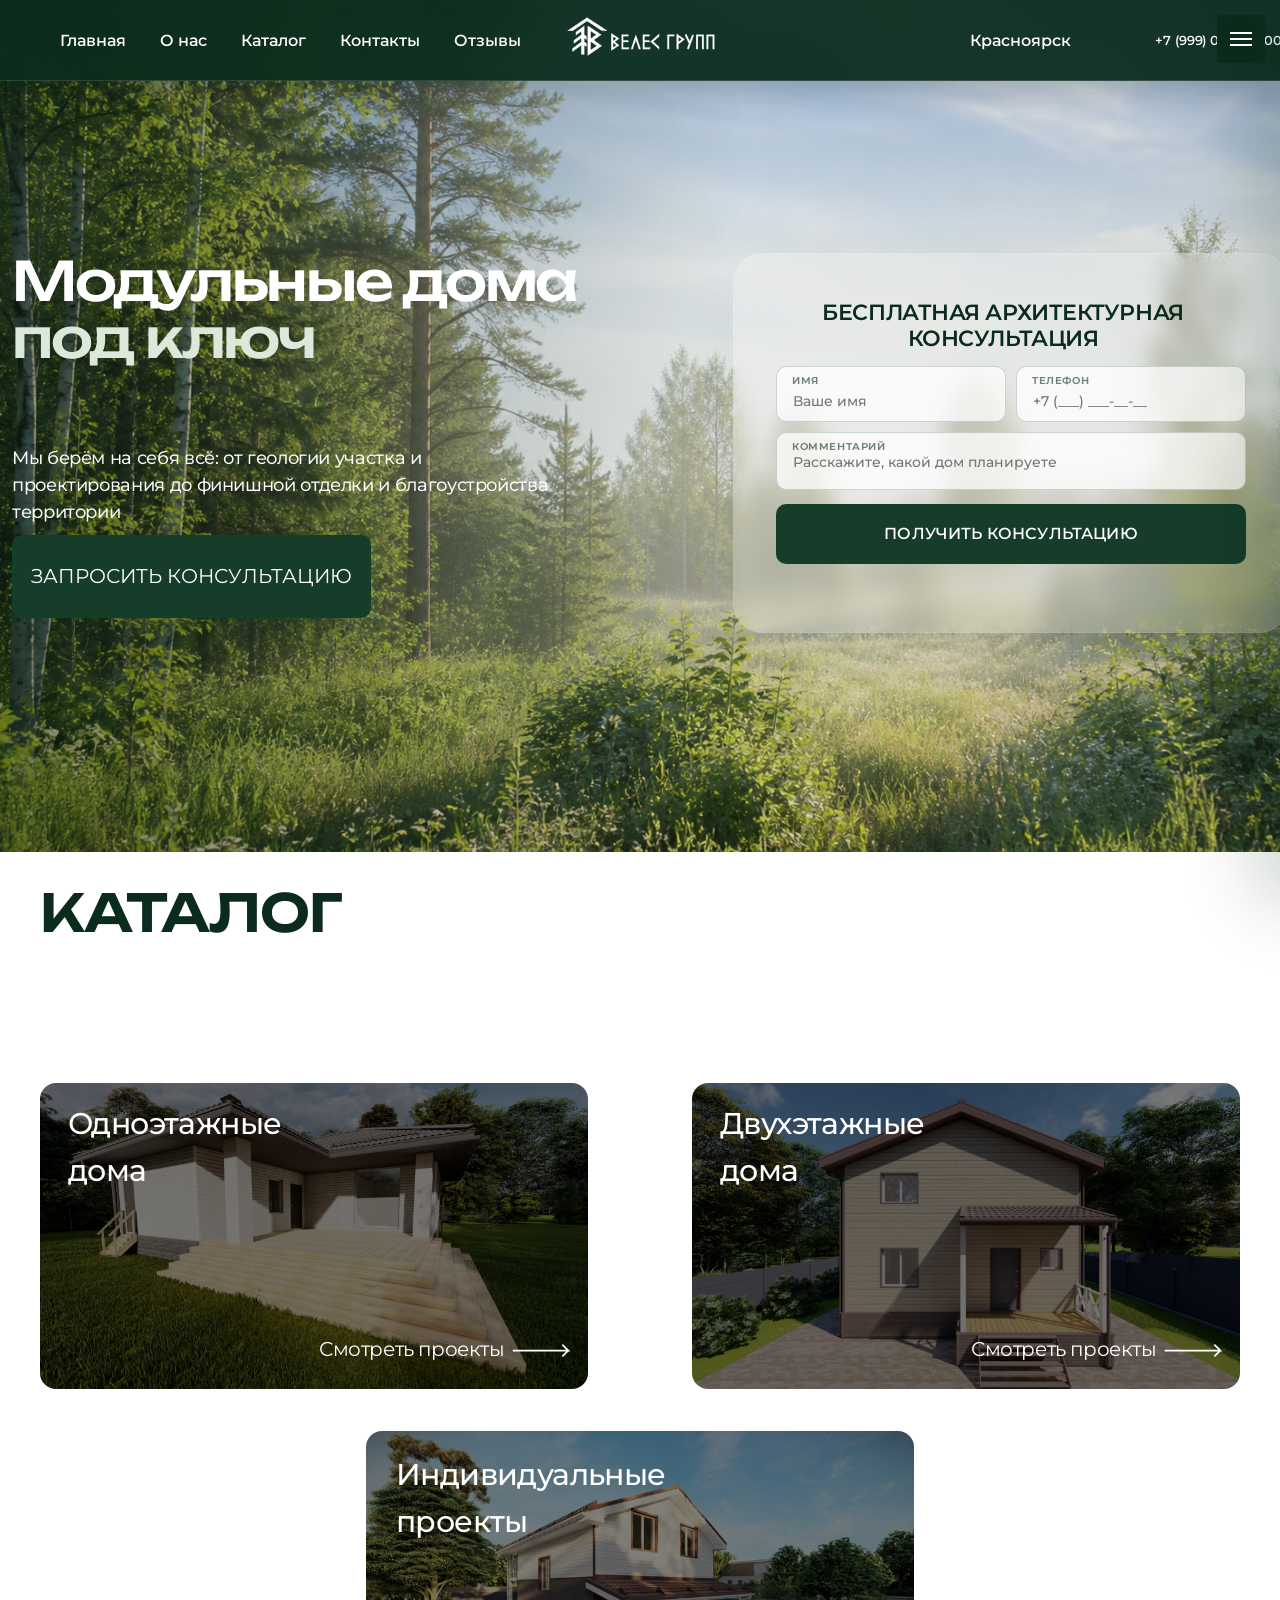
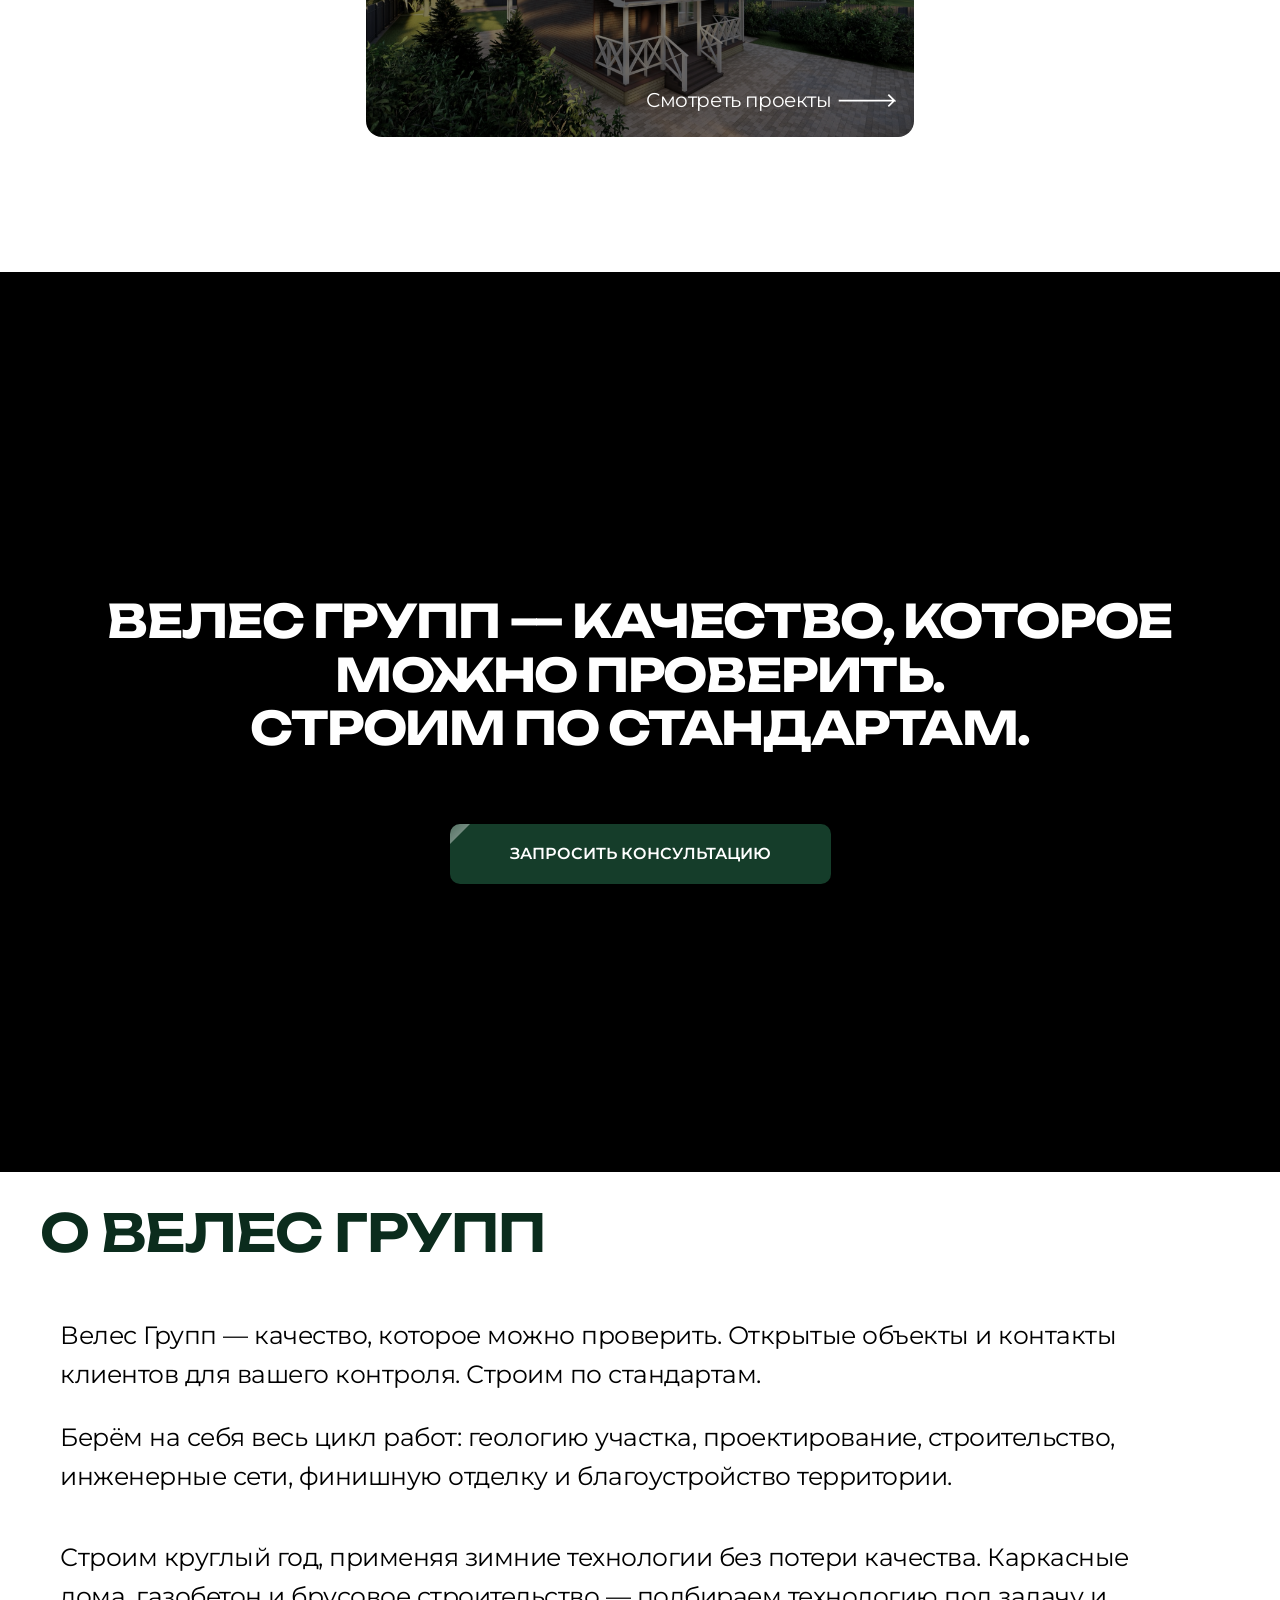
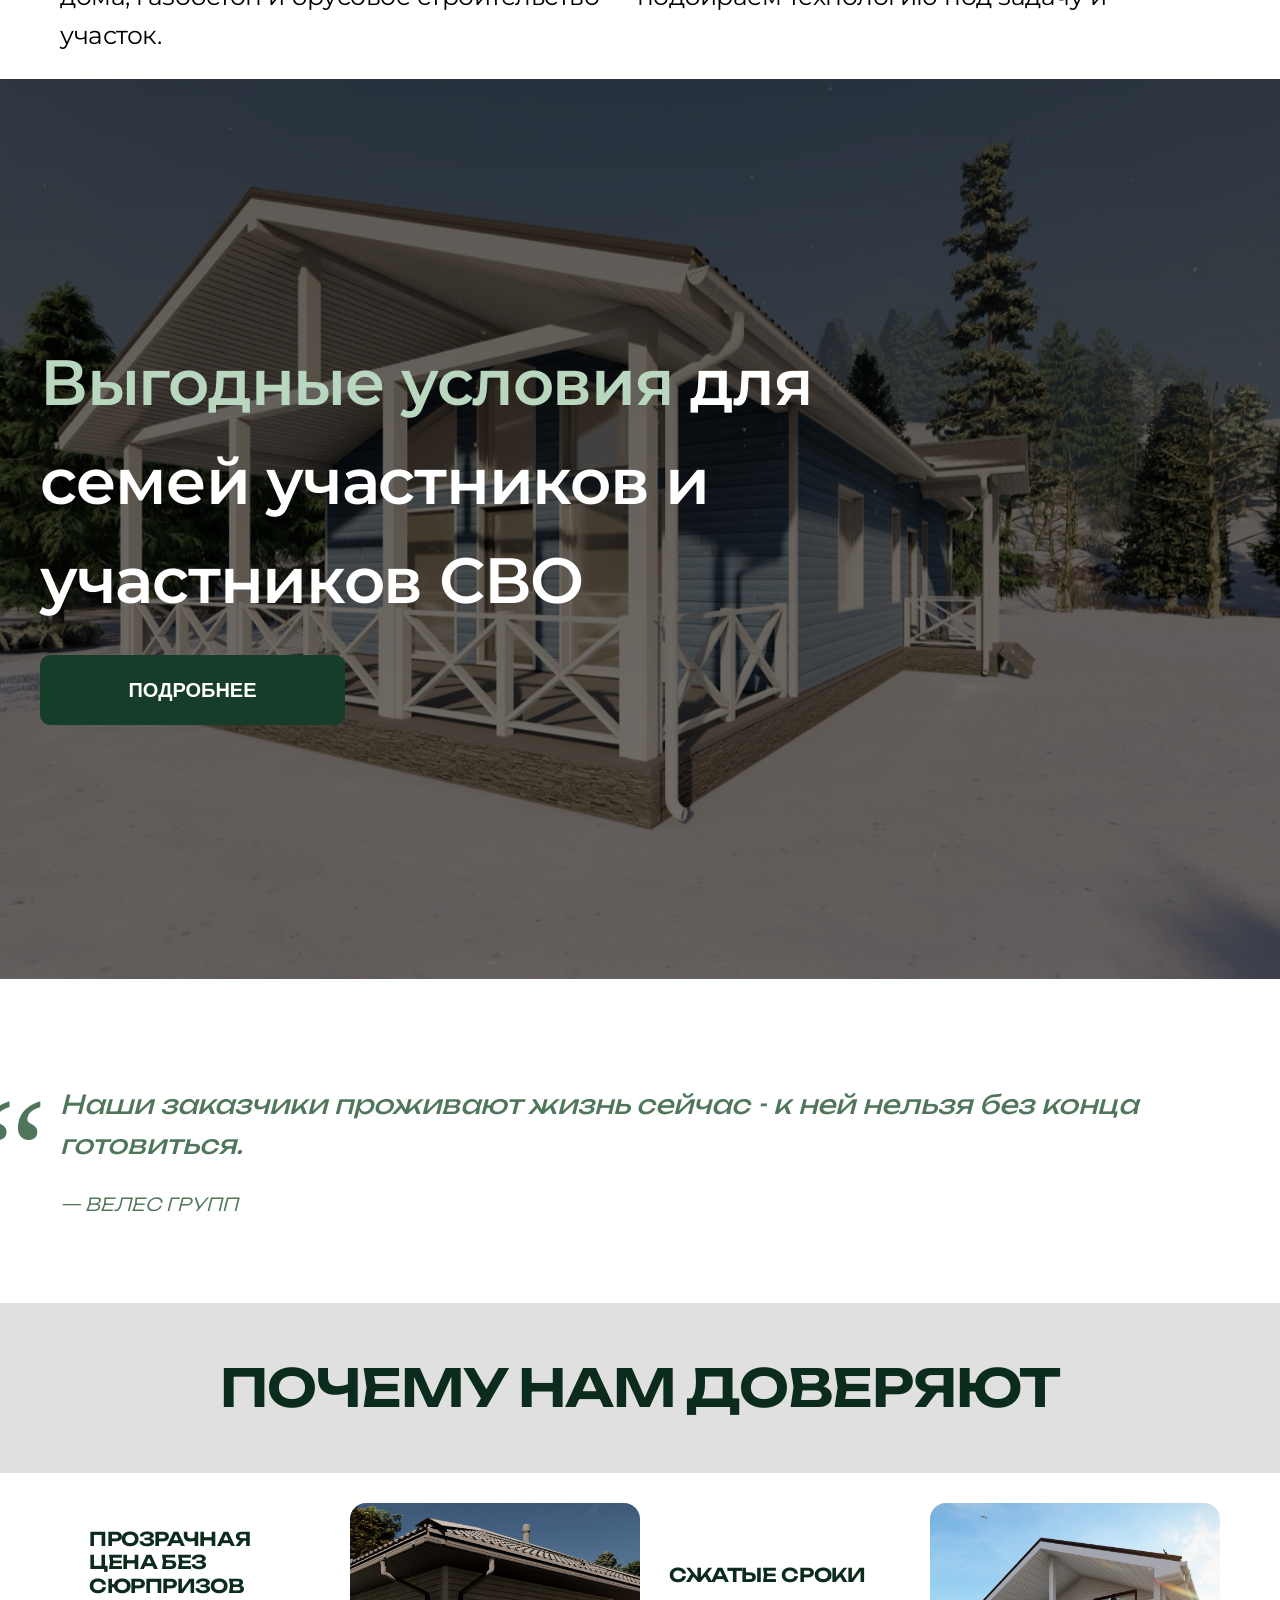
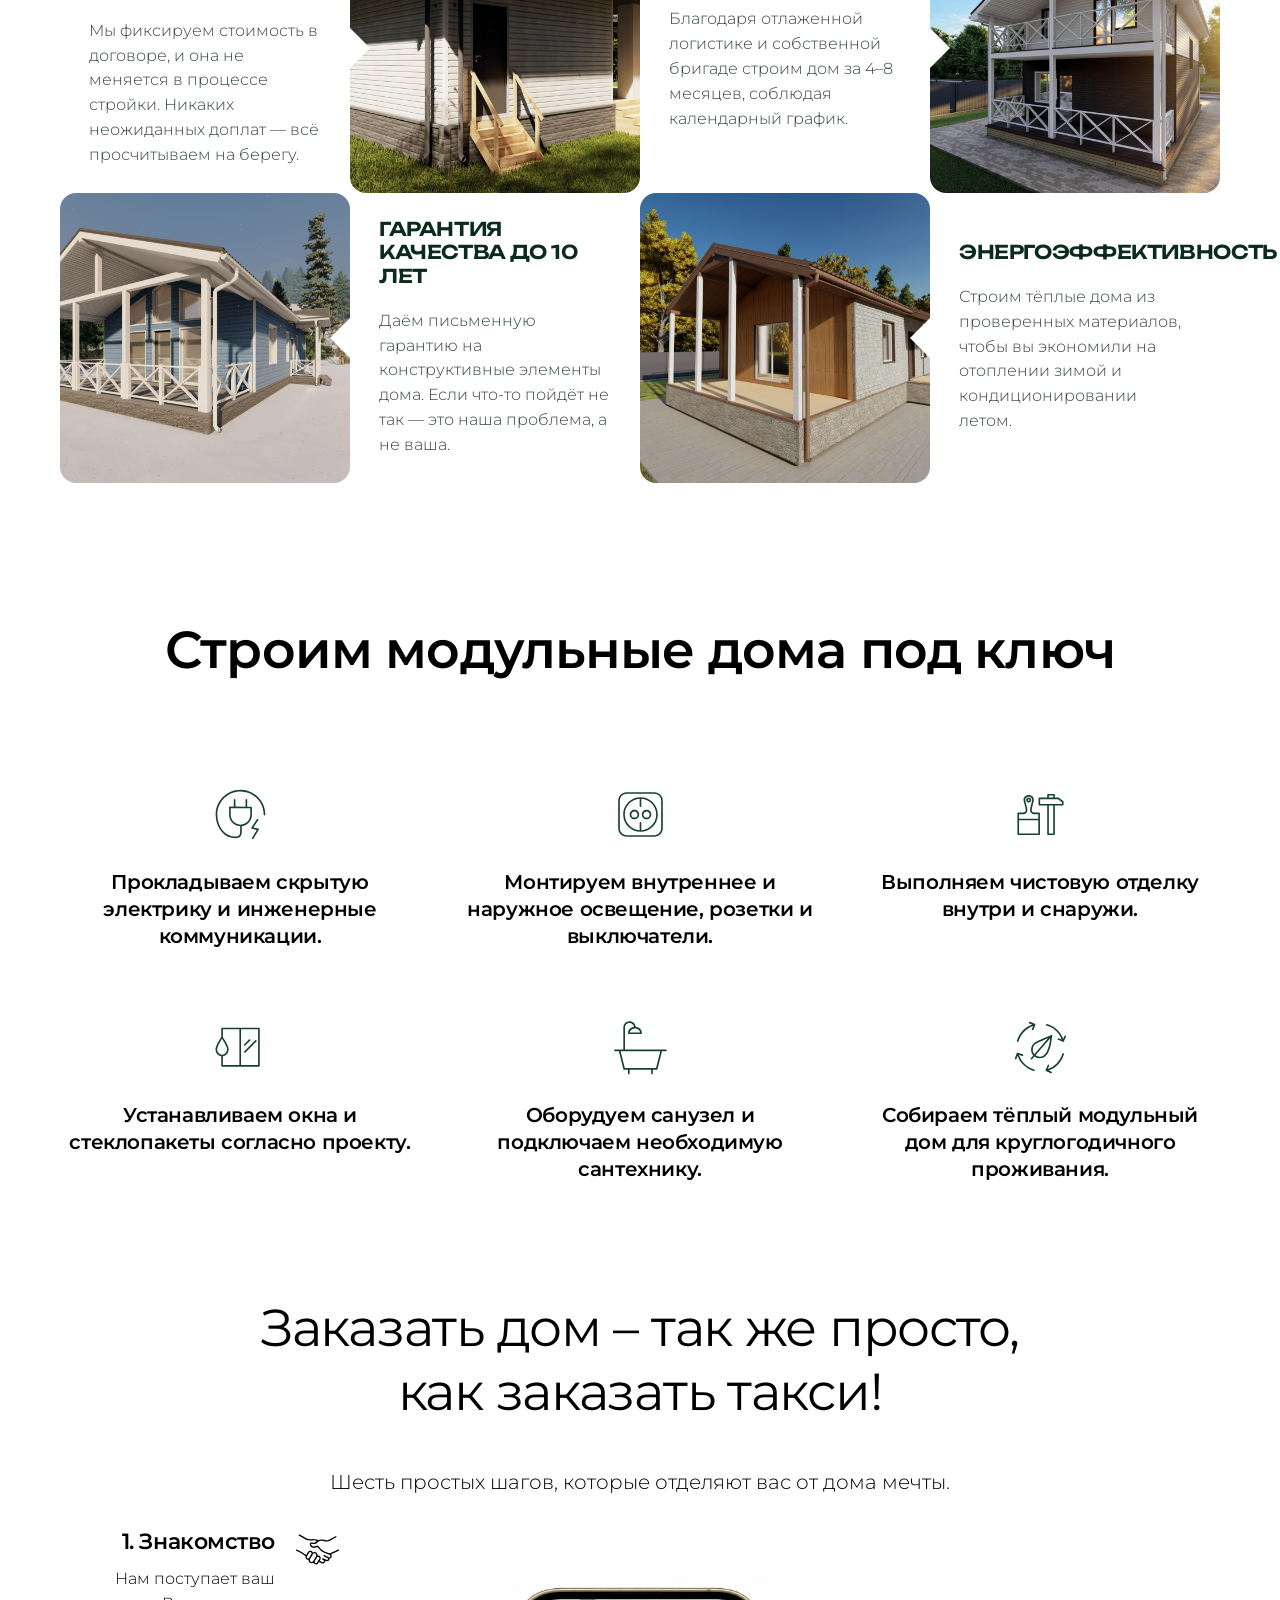
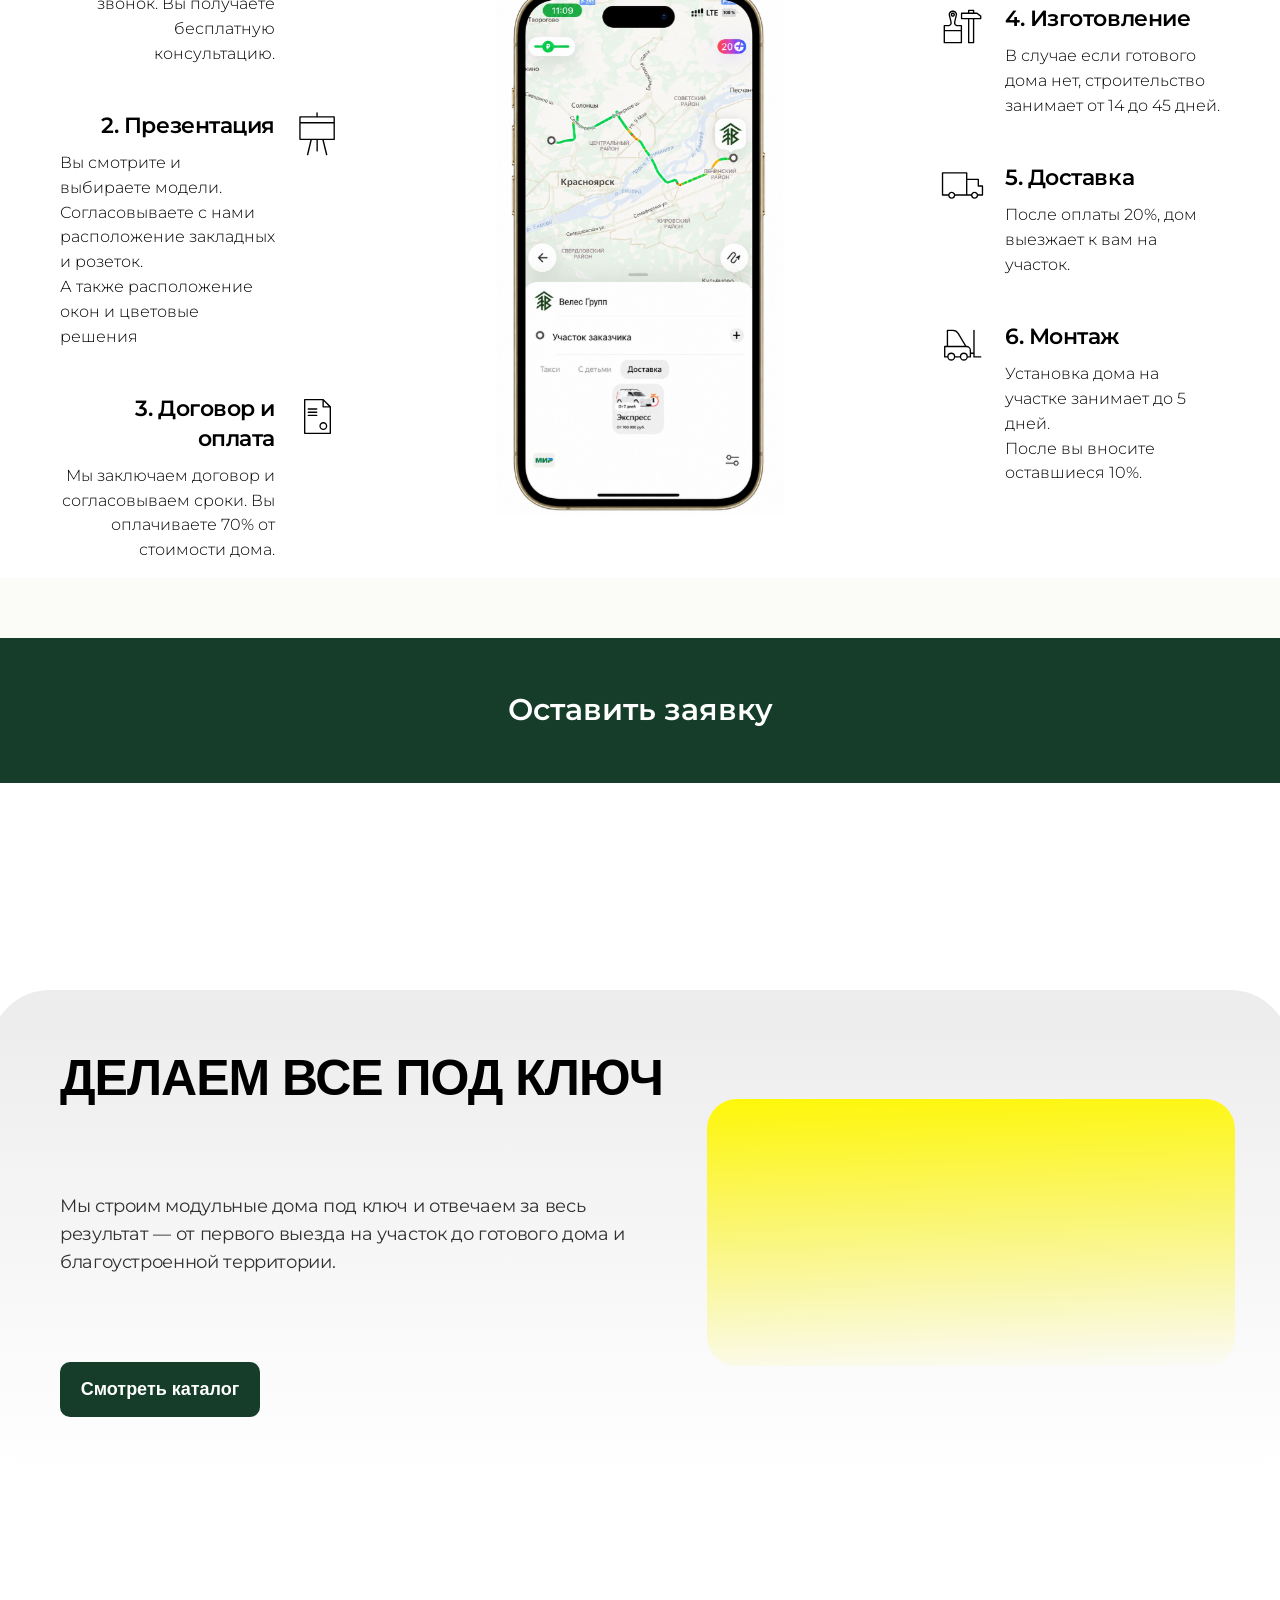
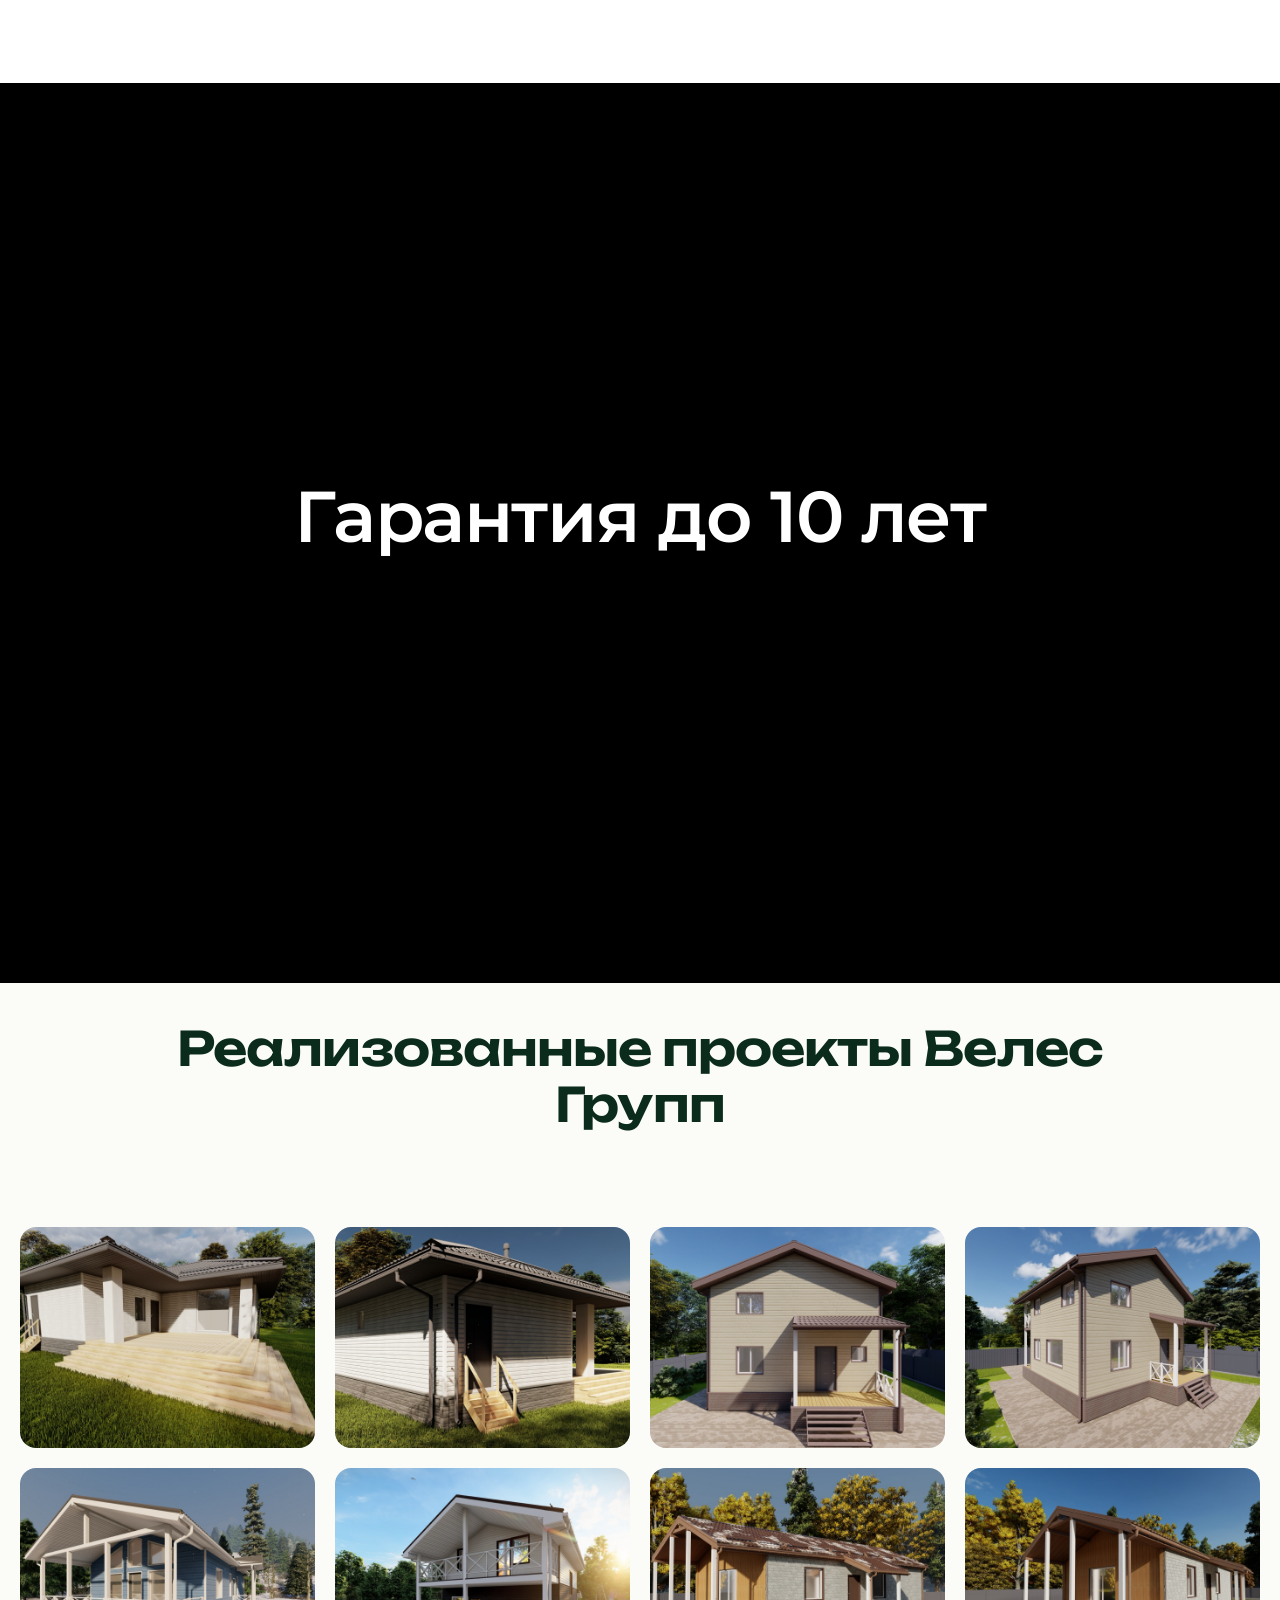
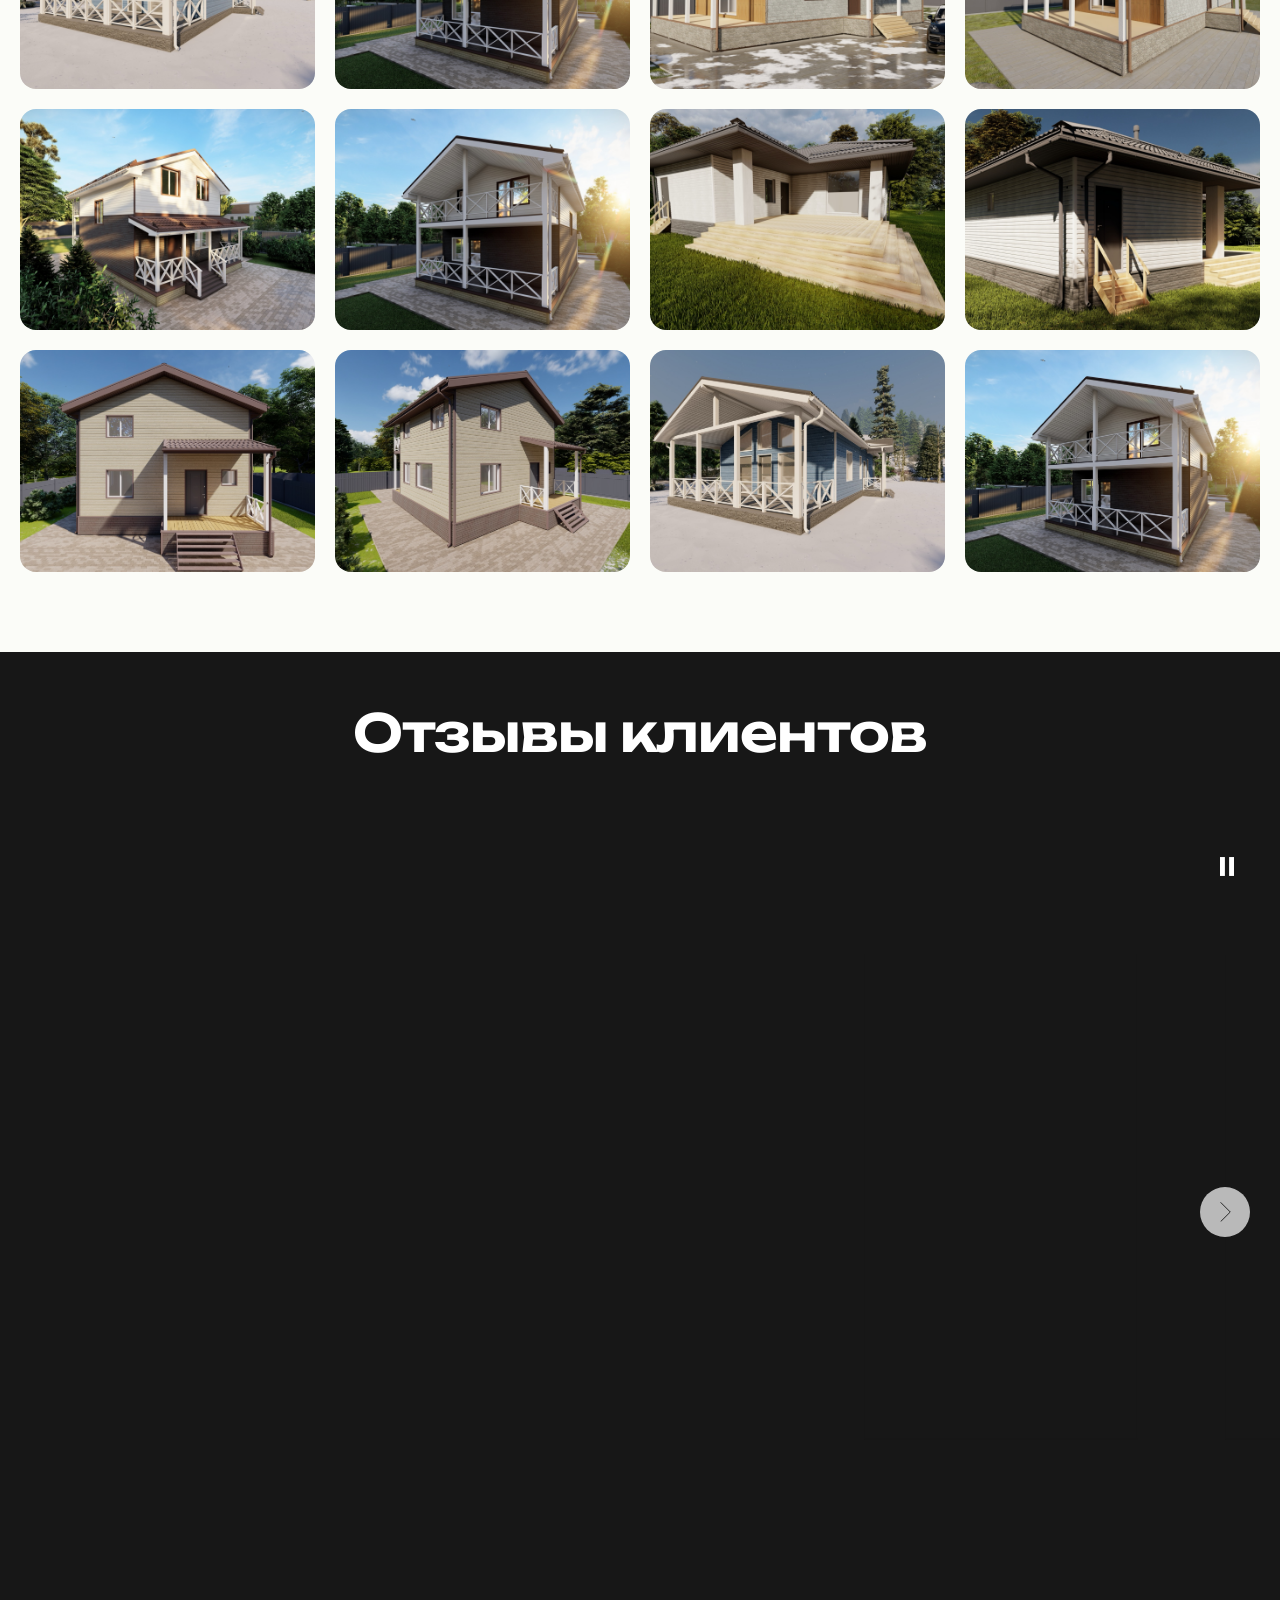
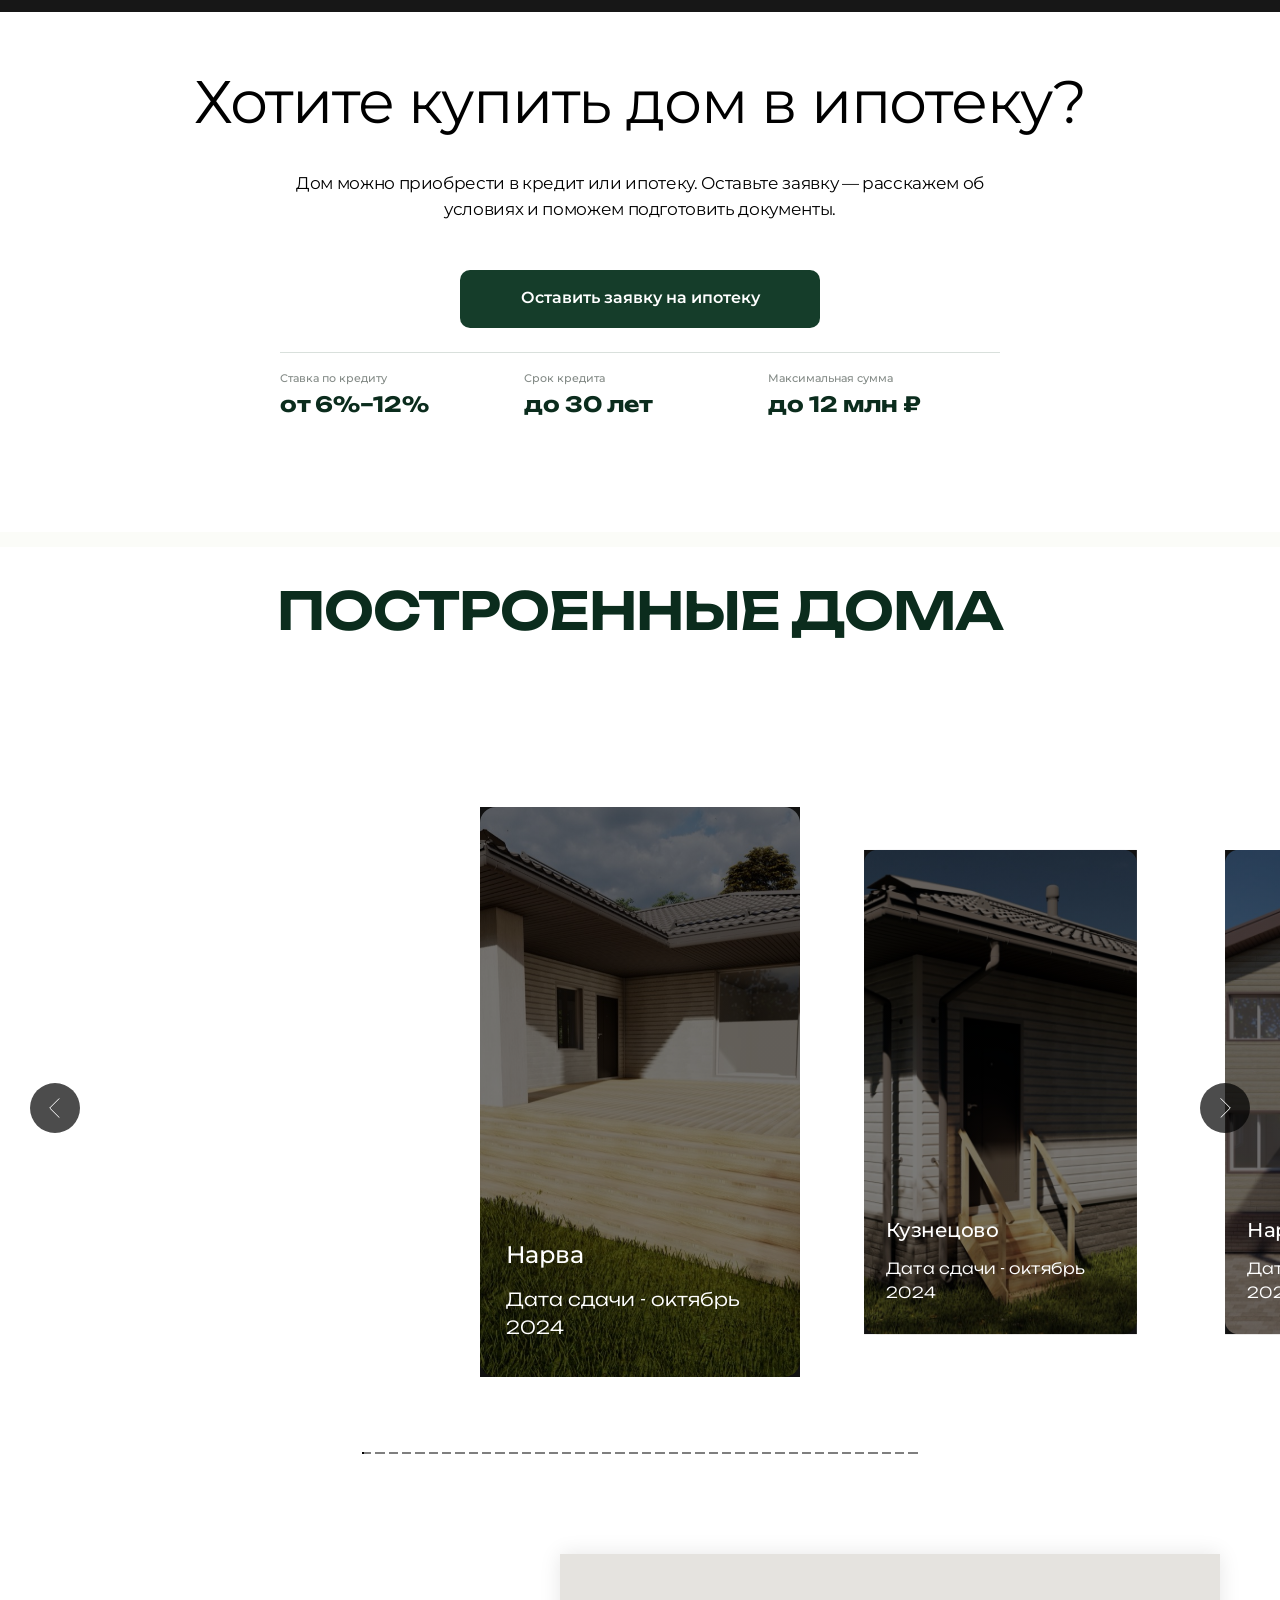
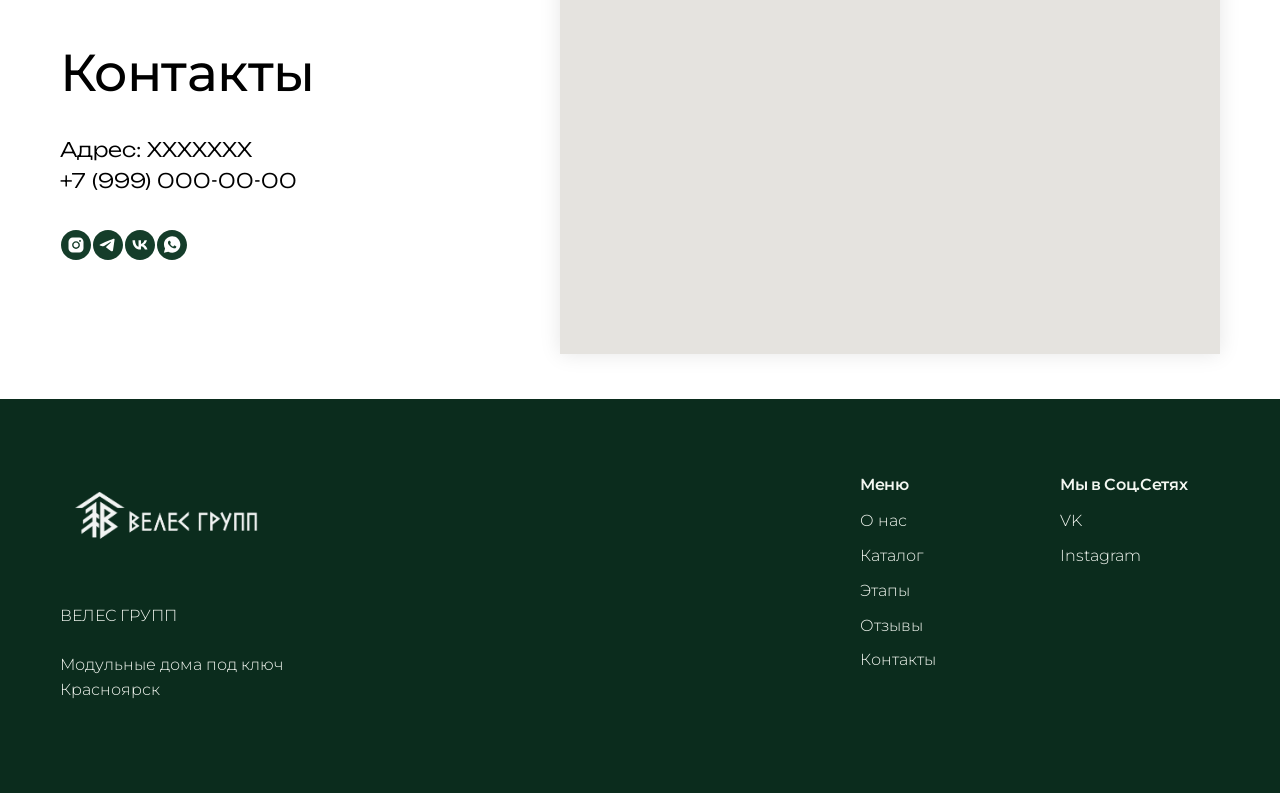
==== commit 308c6949: "Refine responsive Veles Group layout" ====
--- a/index.html
+++ b/index.html
@@ -1,6 +1,6 @@
-<!DOCTYPE html><html><head> <meta charset="utf-8"> <meta http-equiv="Content-Type" content="text/html; charset=utf-8"> <meta name="viewport" content="width=device-width, initial-scale=1.0"> <!--metatextblock--> <title>Велес Групп — дома из СИП-панелей под ключ</title> <meta name="description" content="Велес Групп строит дома из СИП-панелей под ключ: от геологии участка и проектирования до отделки и благоустройства."> <meta name="keywords" content="Велес Групп, дома из СИП-панелей, строительство домов под ключ, проекты домов, Красноярск"> <meta property="og:url" content="https://todricsn.github.io/velesgroup/"> <meta property="og:title" content="Велес Групп — дома из СИП-панелей под ключ"> <meta property="og:description" content="Проектирование и строительство домов из СИП-панелей под ключ."> <meta property="og:type" content="website"> <meta property="og:image" content="https://todricsn.github.io/velesgroup/assets/hero-light-forest.png"> <link rel="canonical" href="https://todricsn.github.io/velesgroup/"> <!--/metatextblock--> <meta name="format-detection" content="telephone=no"> <meta http-equiv="x-dns-prefetch-control" content="on"> <link rel="dns-prefetch" href="https://ws.tildacdn.com"> <link rel="dns-prefetch" href="https://static.tildacdn.com"> <link rel="icon" href="assets/veles-logo.png" type="image/png"> <!-- Assets --> <script src="reference/neo.tildacdn.com/js/C9EvO4TNjt3x.js" async="" charset="utf-8"></script> <link rel="stylesheet" href="reference/static.tildacdn.com/css/ClloNnkHqFXI.css" type="text/css" media="all" onerror="this.loaderr='y';"> <link rel="stylesheet" href="reference/static.tildacdn.com/ws/project5811411/tilda-blocks-page47619423.min_t%3D1773483963.css" type="text/css" media="all" onerror="this.loaderr='y';"> <link rel="preconnect" href="https://fonts.gstatic.com"> <link href="https://fonts.googleapis.com/css2?family=Montserrat:wght@100..900&family=Unbounded:wght@300;400;500;600;700&subset=latin,cyrillic" rel="stylesheet"> <link rel="stylesheet" href="reference/static.tildacdn.com/css/uGhdkOKFejgI.css" type="text/css" media="all" onerror="this.loaderr='y';"> <link rel="stylesheet" href="reference/static.tildacdn.com/css/R7k4M83fv0iX.css" type="text/css" media="print" onload="this.media='all';" onerror="this.loaderr='y';"> <noscript><link rel="stylesheet" href="https://static.tildacdn.com/css/R7k4M83fv0iX.css" type="text/css" media="all" /></noscript> <link rel="stylesheet" href="reference/static.tildacdn.com/css/Za8MdvIpINuD.css" type="text/css" media="all" onerror="this.loaderr='y';"> <link rel="stylesheet" href="reference/static.tildacdn.com/css/2fBwl21IqH96.css" type="text/css" media="print" onload="this.media='all';" onerror="this.loaderr='y';"> <noscript><link rel="stylesheet" href="https://static.tildacdn.com/css/2fBwl21IqH96.css" type="text/css" media="all" /></noscript> <link rel="stylesheet" href="reference/static.tildacdn.com/css/AcaYcnLpJa0B.css" type="text/css" media="all" onerror="this.loaderr='y';"> <link rel="stylesheet" href="reference/static.tildacdn.com/css/aX5Fpu6qP0ql.css" type="text/css" media="all" onerror="this.loaderr='y';"> <link rel="stylesheet" href="reference/static.tildacdn.com/css/ZigbzogEQhEX.css" type="text/css" media="all" onerror="this.loaderr='y';"> <link rel="stylesheet" href="reference/static.tildacdn.com/css/llYawdfb8VBW.css" type="text/css" media="all" onerror="this.loaderr='y';"> <link rel="stylesheet" href="reference/static.tildacdn.com/css/Oi2adVfyucZh.css" type="text/css" media="print" onload="this.media='all';" onerror="this.loaderr='y';"> <noscript><link rel="stylesheet" href="https://static.tildacdn.com/css/Oi2adVfyucZh.css" type="text/css" media="all" /></noscript> <link rel="stylesheet" href="reference/static.tildacdn.com/css/O10tLH7tFZXD.css" type="text/css" media="print" onload="this.media='all';" onerror="this.loaderr='y';"> <noscript><link rel="stylesheet" href="https://static.tildacdn.com/css/O10tLH7tFZXD.css" type="text/css" media="all" /></noscript> <link rel="stylesheet" type="text/css" href="reference/geography-house.ru/custom_t%3D1773483963.css"> <script nomodule="" src="reference/static.tildacdn.com/js/DtxUbAi8D7hk.js" charset="utf-8"></script> <script type="text/javascript">function t_onReady(func) {if(document.readyState!='loading') {func();} else {document.addEventListener('DOMContentLoaded',func);}}
+<!DOCTYPE html><html><head> <meta charset="utf-8"> <meta http-equiv="Content-Type" content="text/html; charset=utf-8"> <meta name="viewport" content="width=device-width, initial-scale=1.0"> <!--metatextblock--> <title>Велес Групп — модульные дома под ключ</title> <meta name="description" content="Велес Групп строит модульные дома под ключ: от геологии участка и проектирования до отделки и благоустройства."> <meta name="keywords" content="Велес Групп, модульные дома, строительство домов под ключ, проекты домов, Красноярск"> <meta property="og:url" content="https://todricsn.github.io/velesgroup/"> <meta property="og:title" content="Велес Групп — модульные дома под ключ"> <meta property="og:description" content="Проектирование и строительство модульных домов под ключ."> <meta property="og:type" content="website"> <meta property="og:image" content="https://todricsn.github.io/velesgroup/assets/hero-light-forest.png"> <link rel="canonical" href="https://todricsn.github.io/velesgroup/"> <!--/metatextblock--> <meta name="format-detection" content="telephone=no"> <meta http-equiv="x-dns-prefetch-control" content="on"> <link rel="dns-prefetch" href="https://ws.tildacdn.com"> <link rel="dns-prefetch" href="https://static.tildacdn.com"> <link rel="icon" href="assets/veles-logo.png" type="image/png"> <!-- Assets --> <script src="reference/neo.tildacdn.com/js/C9EvO4TNjt3x.js" async="" charset="utf-8"></script> <link rel="stylesheet" href="reference/static.tildacdn.com/css/ClloNnkHqFXI.css" type="text/css" media="all" onerror="this.loaderr='y';"> <link rel="stylesheet" href="reference/static.tildacdn.com/ws/project5811411/tilda-blocks-page47619423.min_t%3D1773483963.css" type="text/css" media="all" onerror="this.loaderr='y';"> <link rel="preconnect" href="https://fonts.gstatic.com"> <link href="https://fonts.googleapis.com/css2?family=Montserrat:wght@100..900&family=Unbounded:wght@300;400;500;600;700&subset=latin,cyrillic" rel="stylesheet"> <link rel="stylesheet" href="reference/static.tildacdn.com/css/uGhdkOKFejgI.css" type="text/css" media="all" onerror="this.loaderr='y';"> <link rel="stylesheet" href="reference/static.tildacdn.com/css/R7k4M83fv0iX.css" type="text/css" media="print" onload="this.media='all';" onerror="this.loaderr='y';"> <noscript><link rel="stylesheet" href="https://static.tildacdn.com/css/R7k4M83fv0iX.css" type="text/css" media="all" /></noscript> <link rel="stylesheet" href="reference/static.tildacdn.com/css/Za8MdvIpINuD.css" type="text/css" media="all" onerror="this.loaderr='y';"> <link rel="stylesheet" href="reference/static.tildacdn.com/css/2fBwl21IqH96.css" type="text/css" media="print" onload="this.media='all';" onerror="this.loaderr='y';"> <noscript><link rel="stylesheet" href="https://static.tildacdn.com/css/2fBwl21IqH96.css" type="text/css" media="all" /></noscript> <link rel="stylesheet" href="reference/static.tildacdn.com/css/AcaYcnLpJa0B.css" type="text/css" media="all" onerror="this.loaderr='y';"> <link rel="stylesheet" href="reference/static.tildacdn.com/css/aX5Fpu6qP0ql.css" type="text/css" media="all" onerror="this.loaderr='y';"> <link rel="stylesheet" href="reference/static.tildacdn.com/css/ZigbzogEQhEX.css" type="text/css" media="all" onerror="this.loaderr='y';"> <link rel="stylesheet" href="reference/static.tildacdn.com/css/llYawdfb8VBW.css" type="text/css" media="all" onerror="this.loaderr='y';"> <link rel="stylesheet" href="reference/static.tildacdn.com/css/Oi2adVfyucZh.css" type="text/css" media="print" onload="this.media='all';" onerror="this.loaderr='y';"> <noscript><link rel="stylesheet" href="https://static.tildacdn.com/css/Oi2adVfyucZh.css" type="text/css" media="all" /></noscript> <link rel="stylesheet" href="reference/static.tildacdn.com/css/O10tLH7tFZXD.css" type="text/css" media="print" onload="this.media='all';" onerror="this.loaderr='y';"> <noscript><link rel="stylesheet" href="https://static.tildacdn.com/css/O10tLH7tFZXD.css" type="text/css" media="all" /></noscript> <link rel="stylesheet" type="text/css" href="reference/geography-house.ru/custom_t%3D1773483963.css"> <script nomodule="" src="reference/static.tildacdn.com/js/DtxUbAi8D7hk.js" charset="utf-8"></script> <script type="text/javascript">function t_onReady(func) {if(document.readyState!='loading') {func();} else {document.addEventListener('DOMContentLoaded',func);}}
 function t_onFuncLoad(funcName,okFunc,time) {if(typeof window[funcName]==='function') {okFunc();} else {setTimeout(function() {t_onFuncLoad(funcName,okFunc,time);},(time||100));}}function t_throttle(fn,threshhold,scope) {return function() {fn.apply(scope||this,arguments);};}function t396_initialScale(t){var e=document.getElementById("rec"+t);if(e){var i=e.querySelector(".t396__artboard");if(i){window.tn_scale_initial_window_width||(window.tn_scale_initial_window_width=document.documentElement.clientWidth);var a=window.tn_scale_initial_window_width,r=[],n,l=i.getAttribute("data-artboard-screens");if(l){l=l.split(",");for(var o=0;o<l.length;o++)r[o]=parseInt(l[o],10)}else r=[320,480,640,960,1200];for(var o=0;o<r.length;o++){var d=r[o];a>=d&&(n=d)}var _="edit"===window.allrecords.getAttribute("data-tilda-mode"),c="center"===t396_getFieldValue(i,"valign",n,r),s="grid"===t396_getFieldValue(i,"upscale",n,r),w=t396_getFieldValue(i,"height_vh",n,r),g=t396_getFieldValue(i,"height",n,r),u=!!window.opr&&!!window.opr.addons||!!window.opera||-1!==navigator.userAgent.indexOf(" OPR/");if(!_&&c&&!s&&!w&&g&&!u){var h=parseFloat((a/n).toFixed(3)),f=[i,i.querySelector(".t396__carrier"),i.querySelector(".t396__filter")],v=Math.floor(parseInt(g,10)*h)+"px",p;i.style.setProperty("--initial-scale-height",v);for(var o=0;o<f.length;o++)f[o].style.setProperty("height","var(--initial-scale-height)");t396_scaleInitial__getElementsToScale(i).forEach((function(t){t.style.zoom=h}))}}}}function t396_scaleInitial__getElementsToScale(t){return t?Array.prototype.slice.call(t.children).filter((function(t){return t&&(t.classList.contains("t396__elem")||t.classList.contains("t396__group"))})):[]}function t396_getFieldValue(t,e,i,a){var r,n=a[a.length-1];if(!(r=i===n?t.getAttribute("data-artboard-"+e):t.getAttribute("data-artboard-"+e+"-res-"+i)))for(var l=0;l<a.length;l++){var o=a[l];if(!(o<=i)&&(r=o===n?t.getAttribute("data-artboard-"+e):t.getAttribute("data-artboard-"+e+"-res-"+o)))break}return r}window.TN_SCALE_INITIAL_VER="1.0",window.tn_scale_initial_window_width=null;</script> <script src="reference/static.tildacdn.com/js/USZVWxYlz1A0.js" charset="utf-8" onerror="this.loaderr='y';"></script> <script src="reference/static.tildacdn.com/js/kBQaonDyR2hP.js" charset="utf-8" defer="" onerror="this.loaderr='y';"></script> <script src="reference/static.tildacdn.com/ws/project5811411/tilda-blocks-page47619423.min_t%3D1773483963.js" charset="utf-8" async="" onerror="this.loaderr='y';"></script> <script src="reference/static.tildacdn.com/js/beBAnvQl6RqE.js" charset="utf-8" async="" onerror="this.loaderr='y';"></script> <script src="reference/static.tildacdn.com/js/wnAcwj5DvKZT.js" charset="utf-8" async="" onerror="this.loaderr='y';"></script> <script src="reference/static.tildacdn.com/js/QAhaaFKWcqis.js" charset="utf-8" async="" onerror="this.loaderr='y';"></script> <script src="reference/static.tildacdn.com/js/kFkeBwc382tV.js" charset="utf-8" async="" onerror="this.loaderr='y';"></script> <script src="reference/static.tildacdn.com/js/r3eYYSjU30Tx.js" charset="utf-8" async="" onerror="this.loaderr='y';"></script> <script src="reference/static.tildacdn.com/js/NRzejkuw330F.js" charset="utf-8" async="" onerror="this.loaderr='y';"></script> <script src="reference/static.tildacdn.com/js/pudnKTvUC0zD.js" charset="utf-8" async="" onerror="this.loaderr='y';"></script> <script src="reference/static.tildacdn.com/js/dK0XWSqaCemd.js" charset="utf-8" async="" onerror="this.loaderr='y';"></script> <script src="reference/static.tildacdn.com/js/QcS9ECn5YjOk.js" charset="utf-8" async="" onerror="this.loaderr='y';"></script> <script src="reference/static.tildacdn.com/js/waupNhTu2iBb.js" charset="utf-8" async="" onerror="this.loaderr='y';"></script> <script src="reference/static.tildacdn.com/js/unBnBFCa1Ue2.js" charset="utf-8" async="" onerror="this.loaderr='y';"></script> <script src="reference/static.tildacdn.com/js/CJYbfhy4Vviw.js" charset="utf-8" async="" onerror="this.loaderr='y';"></script> <script src="reference/static.tildacdn.com/js/NOLlqSeqSi8K.js" charset="utf-8" async="" onerror="this.loaderr='y';"></script> <script src="reference/static.tildacdn.com/js/VZQ6vnGFI3jw.js" charset="utf-8" async="" onerror="this.loaderr='y';"></script> <script src="reference/static.tildacdn.com/js/skb7IoBc8I7g.js" charset="utf-8" async="" onerror="this.loaderr='y';"></script> <script src="reference/static.tildacdn.com/js/GVKgjNaLo1sr.js" charset="utf-8" async="" onerror="this.loaderr='y';"></script> <script src="reference/static.tildacdn.com/js/yZUq1t8mca9a.js" charset="utf-8" async="" onerror="this.loaderr='y';"></script> <script src="reference/static.tildacdn.com/js/RAi5Ijzk6zg8.js" charset="utf-8" async="" onerror="this.loaderr='y';"></script> <script src="reference/static.tildacdn.com/js/QIpDtvvcm4O3.js" charset="utf-8" async="" onerror="this.loaderr='y';"></script> <script src="reference/static.tildacdn.com/js/I0TKezXDUqwo.js" charset="utf-8" async="" onerror="this.loaderr='y';"></script> <script src="reference/static.tildacdn.com/js/BvGzMJaEIhz7.js" charset="utf-8" async="" onerror="this.loaderr='y';"></script> <script src="reference/static.tildacdn.com/js/SsUBO2ELOyz0.js" charset="utf-8" async="" onerror="this.loaderr='y';"></script> <script src="reference/static.tildacdn.com/js/qlW9dcvYEqdp.js" charset="utf-8" async="" onerror="this.loaderr='y';"></script> <script src="reference/static.tildacdn.com/js/u5YhIGGfWCsX.js" charset="utf-8" async="" onerror="this.loaderr='y';"></script> <script type="text/javascript">window.dataLayer=window.dataLayer||[];</script> <script type="text/javascript">(function() {if((/bot|google|yandex|baidu|bing|msn|duckduckbot|teoma|slurp|crawler|spider|robot|crawling|facebook/i.test(navigator.userAgent))===false&&typeof(sessionStorage)!='undefined'&&sessionStorage.getItem('visited')!=='y'&&document.visibilityState){var style=document.createElement('style');style.type='text/css';style.innerHTML='@media screen and (min-width: 980px) {.t-records {opacity: 0;}.t-records_animated {-webkit-transition: opacity ease-in-out .2s;-moz-transition: opacity ease-in-out .2s;-o-transition: opacity ease-in-out .2s;transition: opacity ease-in-out .2s;}.t-records.t-records_visible {opacity: 1;}}';document.getElementsByTagName('head')[0].appendChild(style);function t_setvisRecs(){var alr=document.querySelectorAll('.t-records');Array.prototype.forEach.call(alr,function(el) {el.classList.add("t-records_animated");});setTimeout(function() {Array.prototype.forEach.call(alr,function(el) {el.classList.add("t-records_visible");});sessionStorage.setItem("visited","y");},400);}
-document.addEventListener('DOMContentLoaded',t_setvisRecs);}})();</script><link rel="stylesheet" href="veles-overrides.css?v=20260802-21">
+document.addEventListener('DOMContentLoaded',t_setvisRecs);}})();</script><link rel="stylesheet" href="veles-overrides.css?v=20260802-26">
 </head> <body class="t-body" style="margin:0;"> <!--allrecords--> <div id="allrecords" class="t-records" data-hook="blocks-collection-content-node" data-tilda-project-id="5811411" data-tilda-page-id="47619423" data-tilda-page-alias="kras" data-tilda-formskey="f45a4e95fd7a3ecb9c9d042245811411" data-tilda-stat-scroll="yes" data-tilda-lazy="yes" data-tilda-root-zone="com" data-tilda-project-headcode="yes" data-tilda-project-country="RU"> <!--header--> <header id="t-header" class="t-records" data-hook="blocks-collection-content-node" data-tilda-project-id="5811411" data-tilda-page-id="48548447" data-tilda-formskey="f45a4e95fd7a3ecb9c9d042245811411" data-tilda-stat-scroll="yes" data-tilda-lazy="yes" data-tilda-root-zone="com" data-tilda-project-headcode="yes" data-tilda-project-country="RU"> <div id="rec823409318" class="r t-rec" style=" " data-animationappear="off" data-record-type="131"> <!-- T123 --> <div class="t123"> <div class="t-container_100 "> <div class="t-width t-width_100 "> <!-- nominify begin --> <!--TICODE--><!-- Библиотека модификаций для Тильда https://ticode.dev --> <!--TCD001--><style>#rec823409269 { position: fixed; bottom: 0; left: 0; width: 100%; z-index: 9998; } </style> <!-- nominify end --> </div> </div> </div> </div> </header> <!--/header-->  <div id="rec737865899" class="r t-rec t-screenmin-1200px" style=" " data-animationappear="off" data-record-type="446" data-screen-min="1200px"> <!-- T446 --> <div id="nav737865899marker"></div> <div id="nav737865899" class="t446 t446__positionfixed " style="background-color: rgba(0,0,0,0.50); " data-bgcolor-hex="#000000" data-bgcolor-rgba="rgba(0,0,0,0.50)" data-navmarker="nav737865899marker" data-appearoffset="" data-bgopacity-two="1" data-menushadow="" data-menushadow-css="0px 1px 3px rgba(0,0,0,0)" data-bgopacity="0.5" data-menu="yes"> <div class="t446__maincontainer t446__c12collumns" style=""> <div class="t446__logowrapper"> <div class="t446__logowrapper2"> <div style="display: block;"> <img class="t446__imglogo t446__imglogomobile" src="reference/static.tildacdn.com/tild3831-6163-4135-b565-386166396461/LL1nwXwWhEWa.svg" imgfield="img" style="max-width: 100px; width: 100px;" alt=""> </div> </div> </div> <div class="t446__leftwrapper" style="padding-left:20px; padding-right:100px; text-align: left;"> <div class="t446__leftmenuwrapper"> <ul class="t446__list t-menu__list"> <li class="t446__list_item" style="padding:0 15px 0 0;"> <a class="t-menu__link-item" href="#rec737865455" data-menu-submenu-hook="" data-menu-item-number="1">Проекты</a> </li> <li class="t446__list_item" style="padding:0 15px;"> <a class="t-menu__link-item" href="#rec739080578" data-menu-submenu-hook="" data-menu-item-number="2">О нас </a> </li> <li class="t446__list_item" style="padding:0 15px;"> <a class="t-menu__link-item" href="#rec739096105" data-menu-submenu-hook="" data-menu-item-number="3">Каталог</a> </li> <li class="t446__list_item" style="padding:0 15px;"> <a class="t-menu__link-item" href="#rec737865457" data-menu-submenu-hook="" data-menu-item-number="4">Контакты</a> </li> <li class="t446__list_item" style="padding:0 0 0 15px;"> <a class="t-menu__link-item" href="#rec745374895" data-menu-submenu-hook="" data-menu-item-number="5">Отзывы</a> </li> </ul> </div> </div> <div class="t446__rightwrapper" style="padding-right:20px; padding-left:100px; text-align: right;"> <div class="t446__rightmenuwrapper"> <ul class="t446__list t-menu__list"> <li class="t446__list_item" style="padding:0 0 0 15px 0 0;"> <a class="t-menu__link-item" href="" data-menu-submenu-hook="link_sub6_737865899" data-menu-item-number="6">Красноярск</a> <div class="t-menusub" data-submenu-hook="link_sub6_737865899" data-submenu-margin="15px" data-add-submenu-arrow=""> <div class="t-menusub__menu"> <div class="t-menusub__content"> <ul role="list" class="t-menusub__list"> <li class="t-menusub__list-item t-name t-name_xs"> <a class="t-menusub__link-item t-name t-name_xs" href="/omsk" data-menu-item-number="6">Омск</a> </li> <li class="t-menusub__list-item t-name t-name_xs"> <a class="t-menusub__link-item t-name t-name_xs" href="/kiz" data-menu-item-number="6">Кызыл</a> </li> </ul> </div> </div> </div> </li> </ul> </div> <div class="t446__additionalwrapper"> <div class="t-sociallinks"> <ul role="list" class="t-sociallinks__wrapper" aria-label="Соц. сети"> <!-- new soclinks --><li class="t-sociallinks__item t-sociallinks__item_telegram"><a href="https://t.me/geographyhouse24" target="_blank" rel="nofollow" aria-label="telegram" style="width: 30px; height: 30px;"><svg class="t-sociallinks__svg" role="presentation" width="30px" height="30px" viewBox="0 0 100 100" fill="none" xmlns="http://www.w3.org/2000/svg"> <path fill-rule="evenodd" clip-rule="evenodd" d="M50 100c27.614 0 50-22.386 50-50S77.614 0 50 0 0 22.386 0 50s22.386 50 50 50Zm21.977-68.056c.386-4.38-4.24-2.576-4.24-2.576-3.415 1.414-6.937 2.85-10.497 4.302-11.04 4.503-22.444 9.155-32.159 13.734-5.268 1.932-2.184 3.864-2.184 3.864l8.351 2.577c3.855 1.16 5.91-.129 5.91-.129l17.988-12.238c6.424-4.38 4.882-.773 3.34.773l-13.49 12.882c-2.056 1.804-1.028 3.35-.129 4.123 2.55 2.249 8.82 6.364 11.557 8.16.712.467 1.185.778 1.292.858.642.515 4.111 2.834 6.424 2.319 2.313-.516 2.57-3.479 2.57-3.479l3.083-20.226c.462-3.511.993-6.886 1.417-9.582.4-2.546.705-4.485.767-5.362Z" fill="#ffffff"></path> </svg></a></li>�<li class="t-sociallinks__item t-sociallinks__item_whatsapp"><a href="https://wa.me/79135559133" target="_blank" rel="nofollow" aria-label="whatsapp" style="width: 30px; height: 30px;"><svg class="t-sociallinks__svg" role="presentation" width="30px" height="30px" viewBox="0 0 100 100" fill="none" xmlns="http://www.w3.org/2000/svg"> <path fill-rule="evenodd" clip-rule="evenodd" d="M50 100C77.6142 100 100 77.6142 100 50C100 22.3858 77.6142 0 50 0C22.3858 0 0 22.3858 0 50C0 77.6142 22.3858 100 50 100ZM69.7626 28.9928C64.6172 23.841 57.7739 21.0027 50.4832 21C35.4616 21 23.2346 33.2252 23.2292 48.2522C23.2274 53.0557 24.4823 57.7446 26.8668 61.8769L23 76L37.4477 72.2105C41.4282 74.3822 45.9107 75.5262 50.4714 75.528H50.4823C65.5029 75.528 77.7299 63.301 77.7363 48.2749C77.7408 40.9915 74.9089 34.1446 69.7626 28.9928ZM62.9086 53.9588C62.2274 53.6178 58.8799 51.9708 58.2551 51.7435C57.6313 51.5161 57.1766 51.4024 56.7228 52.0845C56.269 52.7666 54.964 54.2998 54.5666 54.7545C54.1692 55.2092 53.7718 55.2656 53.0915 54.9246C52.9802 54.8688 52.8283 54.803 52.6409 54.7217C51.6819 54.3057 49.7905 53.4855 47.6151 51.5443C45.5907 49.7382 44.2239 47.5084 43.8265 46.8272C43.4291 46.1452 43.7837 45.7769 44.1248 45.4376C44.3292 45.2338 44.564 44.9478 44.7987 44.662C44.9157 44.5194 45.0328 44.3768 45.146 44.2445C45.4345 43.9075 45.56 43.6516 45.7302 43.3049C45.7607 43.2427 45.7926 43.1776 45.8272 43.1087C46.0545 42.654 45.9409 42.2565 45.7708 41.9155C45.6572 41.6877 45.0118 40.1167 44.4265 38.6923C44.1355 37.984 43.8594 37.3119 43.671 36.8592C43.1828 35.687 42.6883 35.69 42.2913 35.6924C42.2386 35.6928 42.1876 35.6931 42.1386 35.6906C41.7421 35.6706 41.2874 35.667 40.8336 35.667C40.3798 35.667 39.6423 35.837 39.0175 36.5191C38.9773 36.5631 38.9323 36.6111 38.8834 36.6633C38.1738 37.4209 36.634 39.0648 36.634 42.2002C36.634 45.544 39.062 48.7748 39.4124 49.2411L39.415 49.2444C39.4371 49.274 39.4767 49.3309 39.5333 49.4121C40.3462 50.5782 44.6615 56.7691 51.0481 59.5271C52.6732 60.2291 53.9409 60.6475 54.9303 60.9612C56.5618 61.4796 58.046 61.4068 59.22 61.2313C60.5286 61.0358 63.2487 59.5844 63.8161 57.9938C64.3836 56.4033 64.3836 55.0392 64.2136 54.7554C64.0764 54.5258 63.7545 54.3701 63.2776 54.1395C63.1633 54.0843 63.0401 54.0247 62.9086 53.9588Z" fill="#ffffff"></path> </svg></a></li>�<li class="t-sociallinks__item t-sociallinks__item_vk"><a href="https://vk.com/geographymodul" target="_blank" rel="nofollow" aria-label="vk" style="width: 30px; height: 30px;"><svg class="t-sociallinks__svg" role="presentation" width="30px" height="30px" viewBox="0 0 100 100" fill="none" xmlns="http://www.w3.org/2000/svg"> <path fill-rule="evenodd" clip-rule="evenodd" d="M50 100c27.614 0 50-22.386 50-50S77.614 0 50 0 0 22.386 0 50s22.386 50 50 50ZM25 34c.406 19.488 10.15 31.2 27.233 31.2h.968V54.05c6.278.625 11.024 5.216 12.93 11.15H75c-2.436-8.87-8.838-13.773-12.836-15.647C66.162 47.242 71.783 41.62 73.126 34h-8.058c-1.749 6.184-6.932 11.805-11.867 12.336V34h-8.057v21.611C40.147 54.362 33.838 48.304 33.556 34H25Z" fill="#ffffff"></path> </svg></a></li>�<li class="t-sociallinks__item t-sociallinks__item_instagram"><a href="https://instagram.com/dom_geography?igshid=YmMyMTA2M2Y=" target="_blank" rel="nofollow" aria-label="instagram" style="width: 30px; height: 30px;"><svg class="t-sociallinks__svg" role="presentation" width="30px" height="30px" viewBox="0 0 100 100" fill="none" xmlns="http://www.w3.org/2000/svg"> <path fill-rule="evenodd" clip-rule="evenodd" d="M50 100C77.6142 100 100 77.6142 100 50C100 22.3858 77.6142 0 50 0C22.3858 0 0 22.3858 0 50C0 77.6142 22.3858 100 50 100ZM25 39.3918C25 31.4558 31.4566 25 39.3918 25H60.6082C68.5442 25 75 31.4566 75 39.3918V60.8028C75 68.738 68.5442 75.1946 60.6082 75.1946H39.3918C31.4558 75.1946 25 68.738 25 60.8028V39.3918ZM36.9883 50.0054C36.9883 42.8847 42.8438 37.0922 50.0397 37.0922C57.2356 37.0922 63.0911 42.8847 63.0911 50.0054C63.0911 57.1252 57.2356 62.9177 50.0397 62.9177C42.843 62.9177 36.9883 57.1252 36.9883 50.0054ZM41.7422 50.0054C41.7422 54.5033 45.4641 58.1638 50.0397 58.1638C54.6153 58.1638 58.3372 54.5041 58.3372 50.0054C58.3372 45.5066 54.6145 41.8469 50.0397 41.8469C45.4641 41.8469 41.7422 45.5066 41.7422 50.0054ZM63.3248 39.6355C65.0208 39.6355 66.3956 38.2606 66.3956 36.5646C66.3956 34.8687 65.0208 33.4938 63.3248 33.4938C61.6288 33.4938 60.2539 34.8687 60.2539 36.5646C60.2539 38.2606 61.6288 39.6355 63.3248 39.6355Z" fill="#ffffff"></path> </svg></a></li><!-- /new soclinks --> </ul> </div> </div> </div> </div> </div> <style>@media screen and (max-width:980px){#rec737865899 .t446__leftcontainer{padding:20px;}#rec737865899 .t446__imglogo{padding:20px 0;}#rec737865899 .t446{position:static;}}</style> <script>t_onReady(function() {t_onFuncLoad('t446_checkOverflow',function() {window.addEventListener('resize',t_throttle(function() {t446_checkOverflow('737865899','0');}));window.addEventListener('load',function() {t446_checkOverflow('737865899','0');});t446_checkOverflow('737865899','0');});t_onFuncLoad('t_menu__interactFromKeyboard',function() {t_menu__interactFromKeyboard('737865899');});});t_onReady(function() {t_onFuncLoad('t_menu__highlightActiveLinks',function() {t_menu__highlightActiveLinks('.t446__list_item a');});t_onFuncLoad('t_menu__findAnchorLinks',function() {t_menu__findAnchorLinks('737865899','.t446__list_item a');});});t_onReady(function() {t_onFuncLoad('t_menu__setBGcolor',function() {t_menu__setBGcolor('737865899','.t446');window.addEventListener('resize',t_throttle(function() {t_menu__setBGcolor('737865899','.t446');}));});});</script> <style>#rec737865899 .t-menu__link-item{}@supports (overflow:-webkit-marquee) and (justify-content:inherit){#rec737865899 .t-menu__link-item,#rec737865899 .t-menu__link-item.t-active{opacity:1 !important;}}</style> <style>#rec737865899{--menusub-text-color:#ffffff;--menusub-bg:#fff;--menusub-shadow:none;--menusub-radius:0;--menusub-border:none;--menusub-width:150px;--menusub-transition:0.3s ease-in-out;}@media screen and (max-width:980px){#rec737865899 .t-menusub__menu .t-menusub__link-item,#rec737865899 .t-menusub__menu .t-menusub__innermenu-link{color:var(--menusub-text-color) !important;}#rec737865899 .t-menusub__menu .t-menusub__link-item.t-active{color:var(--menusub-text-color) !important;}#rec737865899 .t-menusub__menu .t-menusub__list-item:has(.t-active){background-color:var(--menusub-hover-bg);}}@media screen and (max-width:980px){#rec737865899 .t-menusub__menu-wrapper{background-color:var(--menusub-bg) !important;border-radius:var(--menusub-radius) !important;border:var(--menusub-border) !important;box-shadow:var(--menusub-shadow) !important;overflow:auto;max-width:var(--mobile-max-width);}#rec737865899 .t-menusub__menu-wrapper .t-menusub__content{background-color:transparent !important;border:none !important;box-shadow:none !important;border-radius:0 !important;margin-top:0 !important;}}</style> <script>t_onReady(function() {setTimeout(function(){t_onFuncLoad('t_menusub_init',function() {t_menusub_init('737865899');});},500);});</script> <style> #rec737865899 .t446__logowrapper2 a{color:#ffffff;font-weight:600;}#rec737865899 a.t-menu__link-item{color:#ffffff;font-weight:600;}#rec737865899 .t446__right_langs_lang a{color:#ffffff;font-weight:600;}</style> <style> #rec737865899 .t446__logo{color:#ffffff;font-weight:600;}</style> <style>#rec737865899 .t446 {box-shadow:0px 1px 3px rgba(0,0,0,0);}</style> </div> <div id="rec737865418" class="r t-rec t-rec_pt_0 t-rec_pb_0" style="padding-top:0px;padding-bottom:0px; " data-animationappear="off" data-record-type="450"> <div class="t450__menu__content " style="top:15px; " data-menu="yes" data-appearoffset="" data-hideoffset=""> <div class="t450__burger_container t450__small "> <div class="t450__burger_bg t450__burger_cirqle" style="; opacity:0.50;"> </div> <button type="button" class="t-menuburger t-menuburger_first t-menuburger__small" aria-label="Навигационное меню" aria-expanded="false"> <span style="background-color:#ffffff;"></span> <span style="background-color:#ffffff;"></span> <span style="background-color:#ffffff;"></span> <span style="background-color:#ffffff;"></span> </button> <script>function t_menuburger_init(recid) {var rec=document.querySelector('#rec' + recid);if(!rec) return;var burger=rec.querySelector('.t-menuburger');if(!burger) return;var isSecondStyle=burger.classList.contains('t-menuburger_second');if(isSecondStyle&&!window.isMobile&&!('ontouchend' in document)) {burger.addEventListener('mouseenter',function() {if(burger.classList.contains('t-menuburger-opened')) return;burger.classList.remove('t-menuburger-unhovered');burger.classList.add('t-menuburger-hovered');});burger.addEventListener('mouseleave',function() {if(burger.classList.contains('t-menuburger-opened')) return;burger.classList.remove('t-menuburger-hovered');burger.classList.add('t-menuburger-unhovered');setTimeout(function() {burger.classList.remove('t-menuburger-unhovered');},300);});}
 burger.addEventListener('click',function() {if(!burger.closest('.tmenu-mobile')&&!burger.closest('.t450__burger_container')&&!burger.closest('.t466__container')&&!burger.closest('.t204__burger')&&!burger.closest('.t199__js__menu-toggler')) {burger.classList.toggle('t-menuburger-opened');burger.classList.remove('t-menuburger-unhovered');}});var menu=rec.querySelector('[data-menu="yes"]');if(!menu) return;var menuLinks=menu.querySelectorAll('.t-menu__link-item');var submenuClassList=['t978__menu-link_hook','t978__tm-link','t966__tm-link','t794__tm-link','t-menusub__target-link'];Array.prototype.forEach.call(menuLinks,function(link) {link.addEventListener('click',function() {var isSubmenuHook=submenuClassList.some(function(submenuClass) {return link.classList.contains(submenuClass);});if(isSubmenuHook) return;burger.classList.remove('t-menuburger-opened');});});menu.addEventListener('clickedAnchorInTooltipMenu',function() {burger.classList.remove('t-menuburger-opened');});}
 t_onReady(function() {t_onFuncLoad('t_menuburger_init',function(){t_menuburger_init('737865418');});});</script> <style>.t-menuburger{position:relative;flex-shrink:0;width:28px;height:20px;padding:0;border:none;background-color:transparent;outline:none;-webkit-transform:rotate(0deg);transform:rotate(0deg);transition:transform .5s ease-in-out;cursor:pointer;z-index:999;}.t-menuburger span{display:block;position:absolute;width:100%;opacity:1;left:0;-webkit-transform:rotate(0deg);transform:rotate(0deg);transition:.25s ease-in-out;height:3px;background-color:#000;}.t-menuburger span:nth-child(1){top:0px;}.t-menuburger span:nth-child(2),.t-menuburger span:nth-child(3){top:8px;}.t-menuburger span:nth-child(4){top:16px;}.t-menuburger__big{width:42px;height:32px;}.t-menuburger__big span{height:5px;}.t-menuburger__big span:nth-child(2),.t-menuburger__big span:nth-child(3){top:13px;}.t-menuburger__big span:nth-child(4){top:26px;}.t-menuburger__small{width:22px;height:14px;}.t-menuburger__small span{height:2px;}.t-menuburger__small span:nth-child(2),.t-menuburger__small span:nth-child(3){top:6px;}.t-menuburger__small span:nth-child(4){top:12px;}.t-menuburger-opened span:nth-child(1){top:8px;width:0%;left:50%;}.t-menuburger-opened span:nth-child(2){-webkit-transform:rotate(45deg);transform:rotate(45deg);}.t-menuburger-opened span:nth-child(3){-webkit-transform:rotate(-45deg);transform:rotate(-45deg);}.t-menuburger-opened span:nth-child(4){top:8px;width:0%;left:50%;}.t-menuburger-opened.t-menuburger__big span:nth-child(1){top:6px;}.t-menuburger-opened.t-menuburger__big span:nth-child(4){top:18px;}.t-menuburger-opened.t-menuburger__small span:nth-child(1),.t-menuburger-opened.t-menuburger__small span:nth-child(4){top:6px;}@media (hover),(min-width:0\0){.t-menuburger_first:hover span:nth-child(1){transform:translateY(1px);}.t-menuburger_first:hover span:nth-child(4){transform:translateY(-1px);}.t-menuburger_first.t-menuburger__big:hover span:nth-child(1){transform:translateY(3px);}.t-menuburger_first.t-menuburger__big:hover span:nth-child(4){transform:translateY(-3px);}}.t-menuburger_second span:nth-child(2),.t-menuburger_second span:nth-child(3){width:80%;left:20%;right:0;}@media (hover),(min-width:0\0){.t-menuburger_second.t-menuburger-hovered span:nth-child(2),.t-menuburger_second.t-menuburger-hovered span:nth-child(3){animation:t-menuburger-anim 0.3s ease-out normal forwards;}.t-menuburger_second.t-menuburger-unhovered span:nth-child(2),.t-menuburger_second.t-menuburger-unhovered span:nth-child(3){animation:t-menuburger-anim2 0.3s ease-out normal forwards;}}.t-menuburger_second.t-menuburger-opened span:nth-child(2),.t-menuburger_second.t-menuburger-opened span:nth-child(3){left:0;right:0;width:100%!important;}.t-menuburger_third span:nth-child(4){width:70%;left:unset;right:0;}@media (hover),(min-width:0\0){.t-menuburger_third:not(.t-menuburger-opened):hover span:nth-child(4){width:100%;}}.t-menuburger_third.t-menuburger-opened span:nth-child(4){width:0!important;right:50%;}.t-menuburger_fourth{height:12px;}.t-menuburger_fourth.t-menuburger__small{height:8px;}.t-menuburger_fourth.t-menuburger__big{height:18px;}.t-menuburger_fourth span:nth-child(2),.t-menuburger_fourth span:nth-child(3){top:4px;opacity:0;}.t-menuburger_fourth span:nth-child(4){top:8px;}.t-menuburger_fourth.t-menuburger__small span:nth-child(2),.t-menuburger_fourth.t-menuburger__small span:nth-child(3){top:3px;}.t-menuburger_fourth.t-menuburger__small span:nth-child(4){top:6px;}.t-menuburger_fourth.t-menuburger__small span:nth-child(2),.t-menuburger_fourth.t-menuburger__small span:nth-child(3){top:3px;}.t-menuburger_fourth.t-menuburger__small span:nth-child(4){top:6px;}.t-menuburger_fourth.t-menuburger__big span:nth-child(2),.t-menuburger_fourth.t-menuburger__big span:nth-child(3){top:6px;}.t-menuburger_fourth.t-menuburger__big span:nth-child(4){top:12px;}@media (hover),(min-width:0\0){.t-menuburger_fourth:not(.t-menuburger-opened):hover span:nth-child(1){transform:translateY(1px);}.t-menuburger_fourth:not(.t-menuburger-opened):hover span:nth-child(4){transform:translateY(-1px);}.t-menuburger_fourth.t-menuburger__big:not(.t-menuburger-opened):hover span:nth-child(1){transform:translateY(3px);}.t-menuburger_fourth.t-menuburger__big:not(.t-menuburger-opened):hover span:nth-child(4){transform:translateY(-3px);}}.t-menuburger_fourth.t-menuburger-opened span:nth-child(1),.t-menuburger_fourth.t-menuburger-opened span:nth-child(4){top:4px;}.t-menuburger_fourth.t-menuburger-opened span:nth-child(2),.t-menuburger_fourth.t-menuburger-opened span:nth-child(3){opacity:1;}@keyframes t-menuburger-anim{0%{width:80%;left:20%;right:0;}50%{width:100%;left:0;right:0;}100%{width:80%;left:0;right:20%;}}@keyframes t-menuburger-anim2{0%{width:80%;left:0;}50%{width:100%;right:0;left:0;}100%{width:80%;left:20%;right:0;}}</style> </div> </div> <!-- t450 --> <div id="nav737865418marker"></div> <div class="t450__overlay"> <div class="t450__overlay_bg" style=" "> </div> </div> <div id="nav737865418" class="t450 " data-tooltip-hook="#menuopen" style="max-width: 260px;"> <button type="button" class="t450__close-button t450__close t450_opened " aria-label="Close menu"> <div class="t450__close_icon" style="color:#ffffff;"> <span></span> <span></span> <span></span> <span></span> </div> </button> <div class="t450__container t-align_left"> <div class="t450__top"> <div class="t450__logowrapper"> <img class="t450__logoimg" src="reference/static.tildacdn.com/tild3830-6236-4333-a432-613837366230/3Vn1Ou1BiH9Z.svg" imgfield="img" alt=""> </div> <nav class="t450__menu"> <ul role="list" class="t450__list t-menu__list"> <li class="t450__list_item"> <a class="t-menu__link-item t450__link-item_submenu" href="" aria-expanded="false" role="button" data-menu-submenu-hook="link_sub1_737865418" data-menu-item-number="1">
@@ -972,5 +972,5 @@
 </div> </label> </div> <link rel="stylesheet" href="reference/static.tildacdn.com/css/14wpCceHeUuV.css"> <script src="reference/static.tildacdn.com/js/GWmUpcOBDVXq.js"></script> <script type="text/javascript">t_onReady(function() {try {t_onFuncLoad('t_input_imgselect_invertColor',function() {t_input_imgselect_invertColor('737865456');});} catch(error) {console.error(error);}});</script> <style>#rec737865456 .t-img-select__indicator:after{background-color:#000000;}</style> </div> <div class="t-input-error" aria-live="polite" id="error_1534434209351"></div> </div> <div class="t-input-group t-input-group_rd " data-input-lid="1657444395920" role="radiogroup" aria-labelledby="field-title_1657444395920" data-field-radcb="rb" data-field-async="true" data-field-type="rd" data-field-name="Какая желаемая площадь?"> <div class="t-input-title t-descr t-descr_md" id="field-title_1657444395920" data-redactor-toolbar="no" field="li_title__1657444395920" style="color:;">Какая желаемая площадь?</div> <div class="t-input-block "> <div class="t-radio__wrapper"> <label class="t-radio__item t-radio__control t-text t-text_xs" style=""> <input type="radio" name="Какая желаемая площадь?" value="8 м² " class="t-radio js-tilda-rule" data-tilda-req="1" aria-required="true"> <div class="t-radio__indicator" style="border-color:#000000"></div> <span>8 м² </span> </label> <label class="t-radio__item t-radio__control t-text t-text_xs" style=""> <input type="radio" name="Какая желаемая площадь?" value="16 м² " class="t-radio js-tilda-rule" data-tilda-req="1" aria-required="true"> <div class="t-radio__indicator" style="border-color:#000000"></div> <span>16 м² </span> </label> <label class="t-radio__item t-radio__control t-text t-text_xs" style=""> <input type="radio" name="Какая желаемая площадь?" value="21 м² " class="t-radio js-tilda-rule" data-tilda-req="1" aria-required="true"> <div class="t-radio__indicator" style="border-color:#000000"></div> <span>21 м² </span> </label> <label class="t-radio__item t-radio__control t-text t-text_xs" style=""> <input type="radio" name="Какая желаемая площадь?" value="30 м² " class="t-radio js-tilda-rule" data-tilda-req="1" aria-required="true"> <div class="t-radio__indicator" style="border-color:#000000"></div> <span>30 м² </span> </label> <label class="t-radio__item t-radio__control t-text t-text_xs" style=""> <input type="radio" name="Какая желаемая площадь?" value="45 м² " class="t-radio js-tilda-rule" data-tilda-req="1" aria-required="true"> <div class="t-radio__indicator" style="border-color:#000000"></div> <span>45 м² </span> </label> <label class="t-radio__item t-radio__control t-text t-text_xs" style=""> <input type="radio" name="Какая желаемая площадь?" value="65 м² " class="t-radio js-tilda-rule" data-tilda-req="1" aria-required="true"> <div class="t-radio__indicator" style="border-color:#000000"></div> <span>65 м² </span> </label> <label class="t-radio__item t-radio__control t-text t-text_xs" style=""> <input type="radio" name="Какая желаемая площадь?" value="Нужно больше" class="t-radio js-tilda-rule" data-tilda-req="1" aria-required="true"> <div class="t-radio__indicator" style="border-color:#000000"></div> <span>Нужно больше</span> </label> <script>t_onReady(function() {t_onFuncLoad('t_loadJsFile',function() {t_loadJsFile('https://static.tildacdn.com/js/tilda-variant-select-1.0.min.js',function() {t_onFuncLoad('t_input_radiobuttons_init',function() {try {t_input_radiobuttons_init('737865456','1657444395920');} catch(e) {console.log(e)}})})});});</script> <style>#rec737865456 .t-radio__indicator:after{background:#000000;}</style> </div> </div> <div class="t-input-error" aria-live="polite" id="error_1657444395920"></div> </div> <div class="t-input-group t-input-group_rd " data-input-lid="1657733275826" role="radiogroup" aria-labelledby="field-title_1657733275826" data-field-radcb="rb" data-field-async="true" data-field-type="rd" data-field-name="Планируемый срок сдачи в эксплуатацию "> <div class="t-input-title t-descr t-descr_md" id="field-title_1657733275826" data-redactor-toolbar="no" field="li_title__1657733275826" style="color:;">Планируемый срок сдачи в эксплуатацию </div> <div class="t-input-block "> <div class="t-radio__wrapper"> <label class="t-radio__item t-radio__control t-text t-text_xs" style=""> <input type="radio" name="Планируемый срок сдачи в эксплуатацию " value="Лето 2025" class="t-radio js-tilda-rule" data-tilda-req="1" aria-required="true"> <div class="t-radio__indicator" style="border-color:#000000"></div> <span>Лето 2025</span> </label> <label class="t-radio__item t-radio__control t-text t-text_xs" style=""> <input type="radio" name="Планируемый срок сдачи в эксплуатацию " value="Осень 2024" class="t-radio js-tilda-rule" data-tilda-req="1" aria-required="true"> <div class="t-radio__indicator" style="border-color:#000000"></div> <span>Осень 2024</span> </label> <label class="t-radio__item t-radio__control t-text t-text_xs" style=""> <input type="radio" name="Планируемый срок сдачи в эксплуатацию " value="Зима 2025" class="t-radio js-tilda-rule" data-tilda-req="1" aria-required="true"> <div class="t-radio__indicator" style="border-color:#000000"></div> <span>Зима 2025</span> </label> <label class="t-radio__item t-radio__control t-text t-text_xs" style=""> <input type="radio" name="Планируемый срок сдачи в эксплуатацию " value="Весна 2025" class="t-radio js-tilda-rule" data-tilda-req="1" aria-required="true"> <div class="t-radio__indicator" style="border-color:#000000"></div> <span>Весна 2025</span> </label> <script>t_onReady(function() {t_onFuncLoad('t_loadJsFile',function() {t_loadJsFile('https://static.tildacdn.com/js/tilda-variant-select-1.0.min.js',function() {t_onFuncLoad('t_input_radiobuttons_init',function() {try {t_input_radiobuttons_init('737865456','1657733275826');} catch(e) {console.log(e)}})})});});</script> <style>#rec737865456 .t-radio__indicator:after{background:#000000;}</style> </div> </div> <div class="t-input-error" aria-live="polite" id="error_1657733275826"></div> </div> <div class="t-input-group t-input-group_rd " data-input-lid="1657733605246" role="radiogroup" aria-labelledby="field-title_1657733605246" data-field-radcb="rb" data-field-async="true" data-field-type="rd" data-field-name="Есть ли у вас свой участок"> <div class="t-input-title t-descr t-descr_md" id="field-title_1657733605246" data-redactor-toolbar="no" field="li_title__1657733605246" style="color:;">Есть ли у вас свой участок</div> <div class="t-input-block "> <div class="t-radio__wrapper"> <label class="t-radio__item t-radio__control t-text t-text_xs" style=""> <input type="radio" name="Есть ли у вас свой участок" value="Да" class="t-radio js-tilda-rule" data-tilda-req="1" aria-required="true"> <div class="t-radio__indicator" style="border-color:#000000"></div> <span>Да</span> </label> <label class="t-radio__item t-radio__control t-text t-text_xs" style=""> <input type="radio" name="Есть ли у вас свой участок" value="Нет, но очень бы хотелось" class="t-radio js-tilda-rule" data-tilda-req="1" aria-required="true"> <div class="t-radio__indicator" style="border-color:#000000"></div> <span>Нет, но очень бы хотелось</span> </label> <script>t_onReady(function() {t_onFuncLoad('t_loadJsFile',function() {t_loadJsFile('https://static.tildacdn.com/js/tilda-variant-select-1.0.min.js',function() {t_onFuncLoad('t_input_radiobuttons_init',function() {try {t_input_radiobuttons_init('737865456','1657733605246');} catch(e) {console.log(e)}})})});});</script> <style>#rec737865456 .t-radio__indicator:after{background:#000000;}</style> </div> </div> <div class="t-input-error" aria-live="polite" id="error_1657733605246"></div> </div> <div class="t-input-group t-input-group_qn " data-input-lid="1534435425911" data-field-async="true" data-field-type="qn" data-field-name="Сколько домов вам нужно" data-default-value="2"> <label for="input_1534435425911" class="t-input-title t-descr t-descr_md" id="field-title_1534435425911" data-redactor-toolbar="no" field="li_title__1534435425911" style="color:;">Сколько домов вам нужно</label> <div class="t-input-block "> <div class="t-inputquantity__wrapper"> <button type="button" class="t-inputquantity__btn t-inputquantity__btn-minus" aria-label="Минус" style="color:#000000"> <svg xmlns="http://www.w3.org/2000/svg" width="20" height="20" viewBox="0 0 24 24" fill="currentColor"><path d="M5 11V13H19V11H5Z"></path></svg> </button> <input type="number" inputmode="numeric" name="Сколько домов вам нужно" id="input_1534435425911" class="t-input t-inputquantity js-tilda-rule t-input_bbonly" value="2" data-tilda-req="1" aria-required="true" data-tilda-rule="number" style="color:#000000;border:1px solid #b3b3b3;"> <button type="button" class="t-inputquantity__btn t-inputquantity__btn-plus" aria-label="Плюс" style="color:#000000"> <svg xmlns="http://www.w3.org/2000/svg" width="20" height="20" viewBox="0 0 24 24" fill="currentColor"><path d="M11 11V5H13V11H19V13H13V19H11V13H5V11H11Z"></path></svg> </button> </div> <script>t_onReady(function() {t_onFuncLoad('t_loadJsFile',function() {t_loadJsFile('https://static.tildacdn.com/js/tilda-quantity-1.0.min.js',function() {t_onFuncLoad('t_input_quantity_init',function() {t_input_quantity_init('737865456','1534435425911');})})});});</script> </div> <div class="t-input-error" aria-live="polite" id="error_1534435425911"></div> </div> <div class="t-input-group t-input-group_nm " data-input-lid="1534435412060" data-field-type="nm" data-field-name="Name"> <div class="t-input-block "> <input type="text" autocomplete="name" name="Name" id="input_1534435412060" class="t-input js-tilda-rule t-input_bbonly" value="" placeholder="Ваше имя" data-tilda-req="1" aria-required="true" data-tilda-rule="name" aria-describedby="error_1534435412060" style="color:#000000;border:1px solid #b3b3b3;"> </div> <div class="t-input-error" aria-live="polite" id="error_1534435412060"></div> </div> <div class="t-input-group t-input-group_ph " data-input-lid="1534435399799" data-field-async="true" data-field-type="ph" data-field-name="Phone"> <div class="t-input-block "> <input type="tel" autocomplete="tel" name="Phone" id="input_1534435399799" data-phonemask-init="no" data-phonemask-id="737865456" data-phonemask-lid="1534435399799" data-phonemask-maskcountry="RU" class="t-input js-phonemask-input js-tilda-rule t-input_bbonly" value="" placeholder="+1(000)000-0000" data-tilda-req="1" aria-required="true" aria-describedby="error_1534435399799" style="color:#000000;border:1px solid #b3b3b3;"> <script type="text/javascript">t_onReady(function() {t_onFuncLoad('t_loadJsFile',function() {t_loadJsFile('https://static.tildacdn.com/js/tilda-phone-mask-1.1.min.js',function() {t_onFuncLoad('t_form_phonemask_load',function() {var phoneMasks=document.querySelectorAll('#rec737865456 [data-phonemask-lid="1534435399799"]');t_form_phonemask_load(phoneMasks);});})})});</script> </div> <div class="t-input-error" aria-live="polite" id="error_1534435399799"></div> </div> <input type="hidden" name="Hidden" tabindex="-1" value="Красноярск"> <div class="t-form__errorbox-middle"> <!--noindex--> <div class="js-errorbox-all t-form__errorbox-wrapper" style="display:none;" data-nosnippet="" tabindex="-1" aria-label="Ошибки при заполнении формы"> <ul role="list" class="t-form__errorbox-text t-text t-text_md"> <li class="t-form__errorbox-item js-rule-error js-rule-error-all"></li> <li class="t-form__errorbox-item js-rule-error js-rule-error-req"></li> <li class="t-form__errorbox-item js-rule-error js-rule-error-email"></li> <li class="t-form__errorbox-item js-rule-error js-rule-error-name"></li> <li class="t-form__errorbox-item js-rule-error js-rule-error-phone"></li> <li class="t-form__errorbox-item js-rule-error js-rule-error-minlength"></li> <li class="t-form__errorbox-item js-rule-error js-rule-error-string"></li> </ul> </div> <!--/noindex--> </div> <div class="t-form__submit"> <button class="t-submit t-btnflex t-btnflex_type_submit t-btnflex_sm" type="submit" data-btneffects-first="btneffects-flash"><span class="t-btnflex__text">Рассчитать стоимость </span> <style>#rec737865456 .t-btnflex.t-btnflex_type_submit {color:#ffffff;background-color:#cf8f64;--border-width:0px;border-style:none !important;border-radius:10px;box-shadow:none !important;transition-duration:0.2s;transition-property:background-color,color,border-color,box-shadow,opacity,transform,gap;transition-timing-function:ease-in-out;}</style></button> </div> </div> <div class="t-form__errorbox-bottom"> <!--noindex--> <div class="js-errorbox-all t-form__errorbox-wrapper" style="display:none;" data-nosnippet="" tabindex="-1" aria-label="Ошибки при заполнении формы"> <ul role="list" class="t-form__errorbox-text t-text t-text_md"> <li class="t-form__errorbox-item js-rule-error js-rule-error-all"></li> <li class="t-form__errorbox-item js-rule-error js-rule-error-req"></li> <li class="t-form__errorbox-item js-rule-error js-rule-error-email"></li> <li class="t-form__errorbox-item js-rule-error js-rule-error-name"></li> <li class="t-form__errorbox-item js-rule-error js-rule-error-phone"></li> <li class="t-form__errorbox-item js-rule-error js-rule-error-minlength"></li> <li class="t-form__errorbox-item js-rule-error js-rule-error-string"></li> </ul> </div> <!--/noindex--> </div> </form> <style>#rec737865456 input::-webkit-input-placeholder {color:#000000;opacity:0.5;}#rec737865456 input::-moz-placeholder{color:#000000;opacity:0.5;}#rec737865456 input:-moz-placeholder {color:#000000;opacity:0.5;}#rec737865456 input:-ms-input-placeholder{color:#000000;opacity:0.5;}#rec737865456 textarea::-webkit-input-placeholder {color:#000000;opacity:0.5;}#rec737865456 textarea::-moz-placeholder{color:#000000;opacity:0.5;}#rec737865456 textarea:-moz-placeholder {color:#000000;opacity:0.5;}#rec737865456 textarea:-ms-input-placeholder{color:#000000;opacity:0.5;}</style> </div> <div class="t862__btn-wrapper"> <button class="t-btn t-btnflex t-btnflex_type_button2 t-btnflex_sm t862__btn_prev" type="button"><span class="t-btnflex__text">←�Назад</span> <style>#rec737865456 .t-btnflex.t-btnflex_type_button2 {--border-width:0px;border-style:none !important;border-radius:10px;box-shadow:none !important;transition-duration:0.2s;transition-property:background-color,color,border-color,box-shadow,opacity,transform,gap;transition-timing-function:ease-in-out;}</style></button> <button class="t-btn t-btnflex t-btnflex_type_button t-btnflex_sm t862__btn_next" type="button" data-btneffects-first="btneffects-flash"><span class="t-btnflex__text">Далее�→</span> <style>#rec737865456 .t-btnflex.t-btnflex_type_button {color:#ffffff;background-color:#cf8f64;--border-width:0px;border-style:none !important;border-radius:10px;box-shadow:none !important;transition-duration:0.2s;transition-property:background-color,color,border-color,box-shadow,opacity,transform,gap;transition-timing-function:ease-in-out;}</style></button> <button class="t-btn t-btnflex t-btnflex_type_button t-btnflex_sm t862__btn_result" type="button" data-btneffects-first="btneffects-flash"><span class="t-btnflex__text">Последний вопрос </span> <style>#rec737865456 .t-btnflex.t-btnflex_type_button {color:#ffffff;background-color:#cf8f64;--border-width:0px;border-style:none !important;border-radius:10px;box-shadow:none !important;transition-duration:0.2s;transition-property:background-color,color,border-color,box-shadow,opacity,transform,gap;transition-timing-function:ease-in-out;}</style></button> </div> </div> </div> </div> </div> </div> </div> <script>t_onReady(function() {var rec=document.querySelector('#rec' + 737865456);if(!rec) return;var inputGroupStep=rec.querySelector('.t-input-group_st');if(inputGroupStep&&inputGroupStep.parentNode) {inputGroupStep.parentNode.removeChild(inputGroupStep);}
 var form=rec.querySelector('.t-form');if(form.classList.contains('t-conditional-form')) {var conditionalForm='https://static.tildacdn.com/js/tilda-conditional-form-1.0.min.js';if(!document.querySelector("script[src^='" + conditionalForm + "']")) {var conditionalFormScript=document.createElement('script');conditionalFormScript.src=conditionalForm;conditionalFormScript.async=true;document.head.appendChild(conditionalFormScript);}}
 t_onFuncLoad('t862_init',function() {t862_init('737865456');});});</script> <style>#rec737865456 .t-btn[data-btneffects-first],#rec737865456 .t-btn[data-btneffects-second],#rec737865456 .t-btn[data-btneffects-third],#rec737865456 .t-btn[data-btneffects-block],#rec737865456 .t-submit[data-btneffects-first],#rec737865456 .t-submit[data-btneffects-second],#rec737865456 .t-submit[data-btneffects-third],#rec737865456 .t-submit[data-btneffects-block]{position:relative;overflow:hidden;isolation:isolate;}#rec737865456 .t-btn[data-btneffects-first="btneffects-flash"] .t-btn_wrap-effects,#rec737865456 .t-submit[data-btneffects-first="btneffects-flash"] .t-btn_wrap-effects{position:absolute;top:0;left:0;width:100%;height:100%;-webkit-transform:translateX(-85px);-ms-transform:translateX(-85px);transform:translateX(-85px);-webkit-animation-name:flash;animation-name:flash;-webkit-animation-duration:3s;animation-duration:3s;-webkit-animation-timing-function:linear;animation-timing-function:linear;-webkit-animation-iteration-count:infinite;animation-iteration-count:infinite;}#rec737865456 .t-btn[data-btneffects-first="btneffects-flash"] .t-btn_wrap-effects_md,#rec737865456 .t-submit[data-btneffects-first="btneffects-flash"] .t-btn_wrap-effects_md{-webkit-animation-name:flash-md;animation-name:flash-md;}#rec737865456 .t-btn[data-btneffects-first="btneffects-flash"] .t-btn_wrap-effects_lg,#rec737865456 .t-submit[data-btneffects-first="btneffects-flash"] .t-btn_wrap-effects_lg{-webkit-animation-name:flash-lg;animation-name:flash-lg;}#rec737865456 .t-btn[data-btneffects-first="btneffects-flash"] .t-btn_effects,#rec737865456 .t-submit[data-btneffects-first="btneffects-flash"] .t-btn_effects{background:-webkit-gradient(linear,left top,right top,from(rgba(255,255,255,.1)),to(rgba(255,255,255,.4)));background:-webkit-linear-gradient(left,rgba(255,255,255,.1),rgba(255,255,255,.4));background:-o-linear-gradient(left,rgba(255,255,255,.1),rgba(255,255,255,.4));background:linear-gradient(90deg,rgba(255,255,255,.1),rgba(255,255,255,.4));width:45px;height:100%;position:absolute;top:0;left:30px;-webkit-transform:skewX(-45deg);-ms-transform:skewX(-45deg);transform:skewX(-45deg);}@-webkit-keyframes flash{20%{-webkit-transform:translateX(100%);transform:translateX(100%);}100%{-webkit-transform:translateX(100%);transform:translateX(100%);}}@keyframes flash{20%{-webkit-transform:translateX(100%);transform:translateX(100%);}100%{-webkit-transform:translateX(100%);transform:translateX(100%);}}@-webkit-keyframes flash-md{30%{-webkit-transform:translateX(100%);transform:translateX(100%);}100%{-webkit-transform:translateX(100%);transform:translateX(100%);}}@keyframes flash-md{30%{-webkit-transform:translateX(100%);transform:translateX(100%);}100%{-webkit-transform:translateX(100%);transform:translateX(100%);}}@-webkit-keyframes flash-lg{40%{-webkit-transform:translateX(100%);transform:translateX(100%);}100%{-webkit-transform:translateX(100%);transform:translateX(100%);}}@keyframes flash-lg{40%{-webkit-transform:translateX(100%);transform:translateX(100%);}100%{-webkit-transform:translateX(100%);transform:translateX(100%);}}</style> <script>t_onReady(function() {window.setTimeout(function() {var rec=document.getElementById('rec737865456');if(!rec) return;var firstButton=rec.querySelectorAll('.t-btn[data-btneffects-first], .t-submit[data-btneffects-first]');Array.prototype.forEach.call(firstButton,function(button) {var buttonEffect=button.querySelector('.t-btn_wrap-effects');if(!buttonEffect) {button.insertAdjacentHTML('beforeend','<div class="t-btn_wrap-effects"><div class="t-btn_effects"></div></div>');buttonEffect=button.querySelector('.t-btn_wrap-effects');};if(button.offsetWidth>230) {buttonEffect.classList.add('t-btn_wrap-effects_md');};if(button.offsetWidth>750) {buttonEffect.classList.remove('t-btn_wrap-effects_md');buttonEffect.classList.add('t-btn_wrap-effects_lg');}});},1000);});</script> </div> <div id="rec737865457" class="r t-rec t-rec_pt_45 t-rec_pb_45" style="padding-top:45px;padding-bottom:45px; " data-animationappear="off" data-record-type="555"> <!-- t555 --> <div class="t555"> <div class="t-container" style="margin:0 auto;"> <div class="t-col t-col_5 "> <div class="t555__contentbox" style="height:400px;"> <div class="t555__contentwrapper"> <div class="t555__title t-heading t-heading_sm" field="title"><div style="font-size: 52px;" data-customstyle="yes"><span style="font-weight: 500;">Контакты</span></div></div> <div class="t-text t-text_md" field="text"><div style="font-size: 20px;" data-customstyle="yes">г. Красноярск ул. 26 бакинских Комисаров 1/1<br><a href="tel:+79330277070">+7(933)-027-70-70</a></div></div> <div class="t-sociallinks"> <ul role="list" class="t-sociallinks__wrapper" aria-label="Соц. сети"> <!-- new soclinks --><li class="t-sociallinks__item t-sociallinks__item_instagram"><a href="https://instagram.com/dom_geography?igshid=YmMyMTA2M2Y=" target="_blank" rel="nofollow" aria-label="instagram" style="width: 30px; height: 30px;"><svg class="t-sociallinks__svg" role="presentation" width="30px" height="30px" viewBox="0 0 100 100" fill="none" xmlns="http://www.w3.org/2000/svg"> <path fill-rule="evenodd" clip-rule="evenodd" d="M50 100C77.6142 100 100 77.6142 100 50C100 22.3858 77.6142 0 50 0C22.3858 0 0 22.3858 0 50C0 77.6142 22.3858 100 50 100ZM25 39.3918C25 31.4558 31.4566 25 39.3918 25H60.6082C68.5442 25 75 31.4566 75 39.3918V60.8028C75 68.738 68.5442 75.1946 60.6082 75.1946H39.3918C31.4558 75.1946 25 68.738 25 60.8028V39.3918ZM36.9883 50.0054C36.9883 42.8847 42.8438 37.0922 50.0397 37.0922C57.2356 37.0922 63.0911 42.8847 63.0911 50.0054C63.0911 57.1252 57.2356 62.9177 50.0397 62.9177C42.843 62.9177 36.9883 57.1252 36.9883 50.0054ZM41.7422 50.0054C41.7422 54.5033 45.4641 58.1638 50.0397 58.1638C54.6153 58.1638 58.3372 54.5041 58.3372 50.0054C58.3372 45.5066 54.6145 41.8469 50.0397 41.8469C45.4641 41.8469 41.7422 45.5066 41.7422 50.0054ZM63.3248 39.6355C65.0208 39.6355 66.3956 38.2606 66.3956 36.5646C66.3956 34.8687 65.0208 33.4938 63.3248 33.4938C61.6288 33.4938 60.2539 34.8687 60.2539 36.5646C60.2539 38.2606 61.6288 39.6355 63.3248 39.6355Z" fill="#000000"></path> </svg></a></li>�<li class="t-sociallinks__item t-sociallinks__item_telegram"><a href="https://t.me/geographyhouse24" target="_blank" rel="nofollow" aria-label="telegram" style="width: 30px; height: 30px;"><svg class="t-sociallinks__svg" role="presentation" width="30px" height="30px" viewBox="0 0 100 100" fill="none" xmlns="http://www.w3.org/2000/svg"> <path fill-rule="evenodd" clip-rule="evenodd" d="M50 100c27.614 0 50-22.386 50-50S77.614 0 50 0 0 22.386 0 50s22.386 50 50 50Zm21.977-68.056c.386-4.38-4.24-2.576-4.24-2.576-3.415 1.414-6.937 2.85-10.497 4.302-11.04 4.503-22.444 9.155-32.159 13.734-5.268 1.932-2.184 3.864-2.184 3.864l8.351 2.577c3.855 1.16 5.91-.129 5.91-.129l17.988-12.238c6.424-4.38 4.882-.773 3.34.773l-13.49 12.882c-2.056 1.804-1.028 3.35-.129 4.123 2.55 2.249 8.82 6.364 11.557 8.16.712.467 1.185.778 1.292.858.642.515 4.111 2.834 6.424 2.319 2.313-.516 2.57-3.479 2.57-3.479l3.083-20.226c.462-3.511.993-6.886 1.417-9.582.4-2.546.705-4.485.767-5.362Z" fill="#000000"></path> </svg></a></li>�<li class="t-sociallinks__item t-sociallinks__item_vk"><a href="https://vk.com/geographymodul" target="_blank" rel="nofollow" aria-label="vk" style="width: 30px; height: 30px;"><svg class="t-sociallinks__svg" role="presentation" width="30px" height="30px" viewBox="0 0 100 100" fill="none" xmlns="http://www.w3.org/2000/svg"> <path fill-rule="evenodd" clip-rule="evenodd" d="M50 100c27.614 0 50-22.386 50-50S77.614 0 50 0 0 22.386 0 50s22.386 50 50 50ZM25 34c.406 19.488 10.15 31.2 27.233 31.2h.968V54.05c6.278.625 11.024 5.216 12.93 11.15H75c-2.436-8.87-8.838-13.773-12.836-15.647C66.162 47.242 71.783 41.62 73.126 34h-8.058c-1.749 6.184-6.932 11.805-11.867 12.336V34h-8.057v21.611C40.147 54.362 33.838 48.304 33.556 34H25Z" fill="#000000"></path> </svg></a></li>�<li class="t-sociallinks__item t-sociallinks__item_whatsapp"><a href="https://wa.me/79135559133" target="_blank" rel="nofollow" aria-label="whatsapp" style="width: 30px; height: 30px;"><svg class="t-sociallinks__svg" role="presentation" width="30px" height="30px" viewBox="0 0 100 100" fill="none" xmlns="http://www.w3.org/2000/svg"> <path fill-rule="evenodd" clip-rule="evenodd" d="M50 100C77.6142 100 100 77.6142 100 50C100 22.3858 77.6142 0 50 0C22.3858 0 0 22.3858 0 50C0 77.6142 22.3858 100 50 100ZM69.7626 28.9928C64.6172 23.841 57.7739 21.0027 50.4832 21C35.4616 21 23.2346 33.2252 23.2292 48.2522C23.2274 53.0557 24.4823 57.7446 26.8668 61.8769L23 76L37.4477 72.2105C41.4282 74.3822 45.9107 75.5262 50.4714 75.528H50.4823C65.5029 75.528 77.7299 63.301 77.7363 48.2749C77.7408 40.9915 74.9089 34.1446 69.7626 28.9928ZM62.9086 53.9588C62.2274 53.6178 58.8799 51.9708 58.2551 51.7435C57.6313 51.5161 57.1766 51.4024 56.7228 52.0845C56.269 52.7666 54.964 54.2998 54.5666 54.7545C54.1692 55.2092 53.7718 55.2656 53.0915 54.9246C52.9802 54.8688 52.8283 54.803 52.6409 54.7217C51.6819 54.3057 49.7905 53.4855 47.6151 51.5443C45.5907 49.7382 44.2239 47.5084 43.8265 46.8272C43.4291 46.1452 43.7837 45.7769 44.1248 45.4376C44.3292 45.2338 44.564 44.9478 44.7987 44.662C44.9157 44.5194 45.0328 44.3768 45.146 44.2445C45.4345 43.9075 45.56 43.6516 45.7302 43.3049C45.7607 43.2427 45.7926 43.1776 45.8272 43.1087C46.0545 42.654 45.9409 42.2565 45.7708 41.9155C45.6572 41.6877 45.0118 40.1167 44.4265 38.6923C44.1355 37.984 43.8594 37.3119 43.671 36.8592C43.1828 35.687 42.6883 35.69 42.2913 35.6924C42.2386 35.6928 42.1876 35.6931 42.1386 35.6906C41.7421 35.6706 41.2874 35.667 40.8336 35.667C40.3798 35.667 39.6423 35.837 39.0175 36.5191C38.9773 36.5631 38.9323 36.6111 38.8834 36.6633C38.1738 37.4209 36.634 39.0648 36.634 42.2002C36.634 45.544 39.062 48.7748 39.4124 49.2411L39.415 49.2444C39.4371 49.274 39.4767 49.3309 39.5333 49.4121C40.3462 50.5782 44.6615 56.7691 51.0481 59.5271C52.6732 60.2291 53.9409 60.6475 54.9303 60.9612C56.5618 61.4796 58.046 61.4068 59.22 61.2313C60.5286 61.0358 63.2487 59.5844 63.8161 57.9938C64.3836 56.4033 64.3836 55.0392 64.2136 54.7554C64.0764 54.5258 63.7545 54.3701 63.2776 54.1395C63.1633 54.0843 63.0401 54.0247 62.9086 53.9588Z" fill="#000000"></path> </svg></a></li><!-- /new soclinks --> </ul> </div> </div> </div> </div> <div class="t-col t-col_7 "> <div class="t-map-lazyload t555__map " style="height:400px;" data-maplazy-load="false"><div class="t-map" id="separateMap737865457" data-map-language="" data-map-x="-74.005941" data-map-y="40.7127837" data-map-zoom="14" data-map-title=" Контакты " data-map-mode="bw_light" style="width:100%; position: relative; height:400px;" data-map-style="[{" featuretype":"water","elementtype":"geometry.fill","stylers":[{"color":"#d3d3d3"}]},{"featuretype":"transit","stylers":[{"color":"#808080"},{"visibility":"off"}]},{"featuretype":"road.highway","elementtype":"geometry.stroke","stylers":[{"visibility":"on"},{"color":"#b3b3b3"}]},{"featuretype":"road.highway","elementtype":"geometry.fill","stylers":[{"color":"#ffffff"}]},{"featuretype":"road.local","elementtype":"geometry.fill","stylers":[{"visibility":"on"},{"color":"#ffffff"},{"weight":1.8}]},{"featuretype":"road.local","elementtype":"geometry.stroke","stylers":[{"color":"#d7d7d7"}]},{"featuretype":"poi","elementtype":"geometry.fill","stylers":[{"visibility":"on"},{"color":"#ebebeb"}]},{"featuretype":"administrative","elementtype":"geometry","stylers":[{"color":"#a7a7a7"}]},{"featuretype":"road.arterial","elementtype":"geometry.fill","stylers":[{"color":"#ffffff"}]},{"featuretype":"road.arterial","elementtype":"geometry.fill","stylers":[{"color":"#ffffff"}]},{"featuretype":"landscape","elementtype":"geometry.fill","stylers":[{"visibility":"on"},{"color":"#efefef"}]},{"featuretype":"road","elementtype":"labels.text.fill","stylers":[{"color":"#696969"}]},{"featuretype":"administrative","elementtype":"labels.text.fill","stylers":[{"visibility":"on"},{"color":"#737373"}]},{"featuretype":"poi","elementtype":"labels.icon","stylers":[{"visibility":"off"}]},{"featuretype":"poi","elementtype":"labels","stylers":[{"visibility":"off"}]},{"featuretype":"road.arterial","elementtype":"geometry.stroke","stylers":[{"color":"#d6d6d6"}]},{"featuretype":"road","elementtype":"labels.icon","stylers":[{"visibility":"off"}]},{},{"featuretype":"poi","elementtype":"geometry.fill","stylers":[{"color":"#dadada"}]}]"=""> </div> <script type="text/javascript">var arMapMarkers737865457=[{title:"Красноярск",descr:"",lat:"56.033424",lng:"93.04579",color:null,url:null,isOpen:false,isHidden:false,offset:null,},];t_onReady(function() {t_map_lazyload_add_map();window.addEventListener('scroll',t_throttle(t_map_lazyload_add_map,300));function t_map_lazyload_add_map() {var windowHeight=window.innerHeight;var scrollDiffHeigth=700;var rec=document.getElementById('rec' + 737865457);if(!rec) return;var map=rec.querySelector('.t-map-lazyload');if(!map) return;var blockTop=map.getBoundingClientRect().top + window.pageYOffset;if(window.pageYOffset>blockTop - windowHeight - scrollDiffHeigth) {if(map.getAttribute('data-maplazy-load')==='false') {map.setAttribute('data-maplazy-load','true');t_onFuncLoad('t_appendYandexMap',function() {t_appendYandexMap("737865457","3b71c26c-a476-4566-b210-894d3035538c");});}}}});</script> </div> </div> </div> </div> <style>#rec737865457 .t555__map {box-shadow:0px 0px 20px rgba(0,0,0,0.1);}</style> </div> <div id="rec737865458" class="r t-rec t-rec_pt_75 t-rec_pb_90" style="padding-top:75px;padding-bottom:90px;background-color:#171717; " data-animationappear="off" data-record-type="464" data-bg-color="#171717"> <!-- T464 --> <div class="t464"> <div class="t-container t-align_left"> <div class="t464__col t-col t-col_4"> <a class="t464__logo-link" href="/"> <img class="t464__logo t-img" src="reference/static.tildacdn.com/tild6636-3062-4433-b638-326536383762/piPH1RcJS39W.svg" imgfield="img" alt="Меню"> </a> <div class="t464__text t-descr t-descr_xxs" field="text"><div style="font-size: 16px;" data-customstyle="yes"><a href="http://romanenkodesign.tilda.ws" target="_blank" rel="noreferrer noopener" style="color: rgb(77, 77, 77);">Сайт сделан в RomanenkoDesign</a><br><br>ООО «ГЕОГРАФИЯ ХАУС»<br>ИНН 2465357222<br>ОГРН 1232400026671</div></div> </div> <div class="t464__floatbeaker_lr3"></div> <div> <div class="t464__col t-col t-col_2 t-prefix_4"> <div class="t464__title t-name t-name_xs" field="title">Меню</div> <div class="t464__descr t-descr t-descr_xxs" field="descr"><div style="font-size: 16px;" data-customstyle="yes"><ul><li style="color: rgb(255, 255, 255);"><a href="#rec468380166" style="color: rgb(255, 255, 255);">О нас</a></li><li style="color: rgb(255, 255, 255);"><a href="#rec739096105" style="color: rgb(255, 255, 255);">Каталог</a></li><li style="color: rgb(255, 255, 255);"><a href="#tavl" style="color: rgb(255, 255, 255);">Этапы</a></li><li style="color: rgb(255, 255, 255);"><a href="#rec737865453" style="color: rgb(255, 255, 255);">Отзывы</a></li><li style="color: rgb(255, 255, 255);"><a href="#rec737865457" style="color: rgb(255, 255, 255);">Контакты</a></li></ul></div></div> </div> <div class="t464__col t-col t-col_2"> <div class="t464__title t-name t-name_xs" field="title2"><div style="font-size: 16px;" data-customstyle="yes">Мы в Соц.Сетях</div></div> <div class="t464__descr t-descr t-descr_xxs" field="descr2"><div style="font-size: 16px;" data-customstyle="yes"><ul><li style="color: rgb(255, 255, 255);"><a href="https://vk.com/geographymodul" target="_blank" rel="noreferrer noopener" style="color: rgb(255, 255, 255);">VK</a></li><li style="color: rgb(255, 255, 255);"><a href="https://instagram.com/dom_geography?igshid=YmMyMTA2M2Y=" style="color: rgb(255, 255, 255);">Instagram</a></li></ul></div></div> </div> </div> </div> </div> <style> #rec737865458 .t464__logo{text-transform:uppercase;}#rec737865458 .t464__title{color:#525252;}#rec737865458 .t464__descr{color:#ffffff;}</style> </div> <div id="rec737865459" class="r t-rec" style=" " data-animationappear="off" data-record-type="890"> <!-- t890 --> <div class="t890"> <button type="button" class="t890__arrow
-aria-label=" Вернуться="" к="" началу="" страницы"="" style="box-shadow:0px 0px 10px rgba(0,0,0,0.2);"> <svg role="presentation" width="50" height="50" fill="none" xmlns="http://www.w3.org/2000/svg"> <rect width="50" height="50" rx="50" fill="#ffffff" fill-opacity="0.90" stroke="none"></rect> <path d="M21 27L25.5 22L30 27" stroke="#000000" stroke-width="1" fill="none"></path> </svg> </button> </div> <style>#rec737865459 .t890{left:300px;right:unset;right:20px;left:unset;}</style> <script type="text/javascript">t_onReady(function() {t_onFuncLoad('t890_init',function() {t890_init('737865459','');});});</script> <style>@media screen and (min-width:981px){#rec737865459 .t890__arrow:hover svg path{stroke:#ffffff;stroke-width:1;}#rec737865459 .t890__arrow:focus-visible svg path{stroke:#ffffff;stroke-width:1;}#rec737865459 .t890__arrow:hover svg rect{fill:#cf8f64;fill-opacity:1;}#rec737865459 .t890__arrow:focus-visible svg rect{fill:#cf8f64;fill-opacity:1;}}#rec737865459 .t890__arrow{border-radius:53px;}</style> </div> <div id="rec737865460" class="r t-rec" style=" " data-animationappear="off" data-record-type="875"> <!-- t875 --> <script>t_onReady(function() {t_onFuncLoad('t875_init',function() {t875_init('737865460');});});</script> </div> <div id="rec737865461" class="r t-rec" style=" " data-animationappear="off" data-record-type="886"> <!-- T886 --> <div class="t886 t886_closed" data-storage-item="t886cookiename_5811411" style="right:20px;"> <div class="t886__wrapper" style="background-color:#ebebeb; width:1200px;"> <div class="t886__text t-text t-text_xs t-valign_middle" field="text">Наш сайт, как и большинство других, использует файлы cookie и другие похожие технологии (пиксельные тэги и т. п.), чтобы предоставлять услуги, наиболее отвечающие Вашим интересам и потребностям, а также собирать статистическую и маркетинговую информацию для анализа и совершенствования наших услуг и сайтов.</div> <div class="t-btn t-btnflex t-btnflex_type_button t-btnflex_sm t886__btn" type="button"><span class="t-btnflex__text">OK</span> <style>#rec737865461 .t-btnflex.t-btnflex_type_button {color:#555555;background-color:#ebebeb;border-style:solid !important;border-color:#999999 !important;--border-width:1px;border-radius:5px;box-shadow:none !important;font-weight:500;transition-duration:0.2s;transition-property:background-color,color,border-color,box-shadow,opacity,transform,gap;transition-timing-function:ease-in-out;}@media (hover:hover) {#rec737865461 .t-btnflex.t-btnflex_type_button:not(.t-animate_no-hover):hover {color:#111111 !important;border-color:#111111 !important;background-color:#e8e8e8 !important;}#rec737865461 .t-btnflex.t-btnflex_type_button:not(.t-animate_no-hover):focus-visible {color:#111111 !important;border-color:#111111 !important;background-color:#e8e8e8 !important;}}</style></div> </div> </div> <script type="text/javascript">t_onReady(function() {t_onFuncLoad('t886_init',function() {t886_init('737865461');});});</script> <style>#rec737865461 .t886__text{text-align:left;}</style> <style>#rec737865461 .t886__wrapper {box-shadow:0px 0px 5px rgba(0,0,0,0.1);}</style> <style> #rec737865461 .t886__wrapper{border-radius:5px;}</style> </div> </div> <!--/allrecords--> <script src="veles-adapt.js?v=20260802-19"></script>
+aria-label=" Вернуться="" к="" началу="" страницы"="" style="box-shadow:0px 0px 10px rgba(0,0,0,0.2);"> <svg role="presentation" width="50" height="50" fill="none" xmlns="http://www.w3.org/2000/svg"> <rect width="50" height="50" rx="50" fill="#ffffff" fill-opacity="0.90" stroke="none"></rect> <path d="M21 27L25.5 22L30 27" stroke="#000000" stroke-width="1" fill="none"></path> </svg> </button> </div> <style>#rec737865459 .t890{left:300px;right:unset;right:20px;left:unset;}</style> <script type="text/javascript">t_onReady(function() {t_onFuncLoad('t890_init',function() {t890_init('737865459','');});});</script> <style>@media screen and (min-width:981px){#rec737865459 .t890__arrow:hover svg path{stroke:#ffffff;stroke-width:1;}#rec737865459 .t890__arrow:focus-visible svg path{stroke:#ffffff;stroke-width:1;}#rec737865459 .t890__arrow:hover svg rect{fill:#cf8f64;fill-opacity:1;}#rec737865459 .t890__arrow:focus-visible svg rect{fill:#cf8f64;fill-opacity:1;}}#rec737865459 .t890__arrow{border-radius:53px;}</style> </div> <div id="rec737865460" class="r t-rec" style=" " data-animationappear="off" data-record-type="875"> <!-- t875 --> <script>t_onReady(function() {t_onFuncLoad('t875_init',function() {t875_init('737865460');});});</script> </div> <div id="rec737865461" class="r t-rec" style=" " data-animationappear="off" data-record-type="886"> <!-- T886 --> <div class="t886 t886_closed" data-storage-item="t886cookiename_5811411" style="right:20px;"> <div class="t886__wrapper" style="background-color:#ebebeb; width:1200px;"> <div class="t886__text t-text t-text_xs t-valign_middle" field="text">Наш сайт, как и большинство других, использует файлы cookie и другие похожие технологии (пиксельные тэги и т. п.), чтобы предоставлять услуги, наиболее отвечающие Вашим интересам и потребностям, а также собирать статистическую и маркетинговую информацию для анализа и совершенствования наших услуг и сайтов.</div> <div class="t-btn t-btnflex t-btnflex_type_button t-btnflex_sm t886__btn" type="button"><span class="t-btnflex__text">OK</span> <style>#rec737865461 .t-btnflex.t-btnflex_type_button {color:#555555;background-color:#ebebeb;border-style:solid !important;border-color:#999999 !important;--border-width:1px;border-radius:5px;box-shadow:none !important;font-weight:500;transition-duration:0.2s;transition-property:background-color,color,border-color,box-shadow,opacity,transform,gap;transition-timing-function:ease-in-out;}@media (hover:hover) {#rec737865461 .t-btnflex.t-btnflex_type_button:not(.t-animate_no-hover):hover {color:#111111 !important;border-color:#111111 !important;background-color:#e8e8e8 !important;}#rec737865461 .t-btnflex.t-btnflex_type_button:not(.t-animate_no-hover):focus-visible {color:#111111 !important;border-color:#111111 !important;background-color:#e8e8e8 !important;}}</style></div> </div> </div> <script type="text/javascript">t_onReady(function() {t_onFuncLoad('t886_init',function() {t886_init('737865461');});});</script> <style>#rec737865461 .t886__text{text-align:left;}</style> <style>#rec737865461 .t886__wrapper {box-shadow:0px 0px 5px rgba(0,0,0,0.1);}</style> <style> #rec737865461 .t886__wrapper{border-radius:5px;}</style> </div> </div> <!--/allrecords--> <script src="veles-adapt.js?v=20260802-23"></script>
 </body></html>
--- a/veles-overrides.css
+++ b/veles-overrides.css
@@ -1571,3 +1571,366 @@
     top: 922px !important;
   }
 }
+
+/* Final content and responsive alignment pass. */
+.veles-logo-home {
+  display: inline-flex;
+  align-items: center;
+  justify-content: center;
+  text-decoration: none;
+}
+
+#rec737865899 .t446__rightmenuwrapper {
+  display: inline-flex !important;
+  align-items: center;
+  height: 80px;
+  white-space: nowrap;
+}
+
+#rec737865899 .veles-city-label {
+  cursor: default !important;
+  pointer-events: none;
+}
+
+.veles-header-phone {
+  display: inline-flex;
+  align-items: center;
+  min-height: 40px;
+  margin-left: 18px;
+  color: #fff;
+  font: 550 13px/1 'Montserrat', Arial, sans-serif;
+  letter-spacing: -0.01em;
+  vertical-align: middle;
+  white-space: nowrap;
+  /* Keep the phone directly against the menu button. */
+  transform: translateX(66px);
+}
+
+/* The former hero shortcut items are intentionally removed. */
+#rec843022128 .tn-elem[data-elem-id='1734699727749'],
+#rec843022128 .tn-elem[data-elem-id='1734699727764'],
+#rec843022128 .tn-elem[data-elem-id='1734699727772'],
+#rec843022128 .tn-elem[data-elem-id='1734699727744'],
+#rec843022128 .tn-elem[data-elem-id='1734699727761'],
+#rec843022128 .tn-elem[data-elem-id='1734699727770'] {
+  display: none !important;
+}
+
+/* About ends directly after its last paragraph. */
+#rec739080578 .veles-about-facts {
+  display: none !important;
+}
+
+#rec739080578 {
+  padding-bottom: 0 !important;
+}
+
+#rec739080578 .t396__artboard,
+#rec739080578 .t396__carrier,
+#rec739080578 .t396__filter {
+  height: 380px !important;
+  min-height: 380px !important;
+}
+
+/* Keep the trust heading optically centered at every breakpoint. */
+#rec739498252 {
+  padding-top: 0 !important;
+  padding-bottom: 0 !important;
+}
+
+#rec739498252 .t396__artboard,
+#rec739498252 .t396__carrier,
+#rec739498252 .t396__filter {
+  height: 170px !important;
+  min-height: 170px !important;
+}
+
+#rec739498252 .tn-elem[data-elem-id='1713871863514'] {
+  top: 50% !important;
+  left: 50% !important;
+  width: min(1100px, calc(100% - 30px)) !important;
+  height: auto !important;
+  transform: translate(-50%, -50%) !important;
+}
+
+#rec739498252 .tn-elem[data-elem-id='1713871863514'] .tn-atom {
+  text-align: center !important;
+}
+
+/* Mortgage content is one centered, compact composition without bank artwork. */
+#rec745200818 {
+  padding-top: 0 !important;
+  padding-bottom: 0 !important;
+}
+
+#rec745200818 .t396__artboard,
+#rec745200818 .t396__carrier,
+#rec745200818 .t396__filter {
+  height: 520px !important;
+  min-height: 520px !important;
+}
+
+#rec745200818 .tn-elem[data-elem-id='1715076908376'],
+#rec745200818 .tn-elem[data-elem-id='1715077482361'] {
+  display: none !important;
+}
+
+#rec745200818 .tn-elem[data-elem-id='1715076833089'],
+#rec745200818 .tn-elem[data-elem-id='1715076839210'],
+#rec745200818 .tn-elem[data-elem-id='1715077322122'] {
+  left: 50% !important;
+  transform: translateX(-50%) !important;
+}
+
+#rec745200818 .tn-elem[data-elem-id='1715076833089'] {
+  top: 58px !important;
+  width: min(1100px, calc(100% - 40px)) !important;
+  height: auto !important;
+}
+
+#rec745200818 .tn-elem[data-elem-id='1715076833089'] .tn-atom {
+  font-size: clamp(42px, 4.7vw, 60px) !important;
+  line-height: 1.08 !important;
+  text-align: center !important;
+}
+
+#rec745200818 .tn-elem[data-elem-id='1715076839210'] {
+  top: 158px !important;
+  width: min(720px, calc(100% - 40px)) !important;
+  height: auto !important;
+}
+
+#rec745200818 .tn-elem[data-elem-id='1715076839210'] .tn-atom {
+  font-size: 17px !important;
+  line-height: 1.55 !important;
+  text-align: center !important;
+}
+
+#rec745200818 .tn-elem[data-elem-id='1715077322122'] {
+  top: 258px !important;
+  width: 360px !important;
+  height: 58px !important;
+}
+
+#rec745200818 .veles-mortgage-note {
+  left: 50% !important;
+  width: min(720px, calc(100% - 40px));
+  transform: translateX(-50%);
+}
+
+@media (max-width: 980px) {
+  #rec739080578 .t396__artboard,
+  #rec739080578 .t396__carrier,
+  #rec739080578 .t396__filter {
+    height: 420px !important;
+    min-height: 420px !important;
+  }
+
+  #rec745200818 .t396__artboard,
+  #rec745200818 .t396__carrier,
+  #rec745200818 .t396__filter {
+    height: 500px !important;
+    min-height: 500px !important;
+  }
+
+  #rec745200818 .tn-elem[data-elem-id='1715076833089'] {
+    top: 50px !important;
+  }
+
+  #rec745200818 .tn-elem[data-elem-id='1715076833089'] .tn-atom {
+    font-size: clamp(38px, 6vw, 52px) !important;
+  }
+
+  #rec745200818 .tn-elem[data-elem-id='1715076839210'] {
+    top: 162px !important;
+  }
+
+  #rec745200818 .tn-elem[data-elem-id='1715077322122'] {
+    top: 260px !important;
+  }
+}
+
+@media (max-width: 640px) {
+  .veles-header-phone {
+    display: none;
+  }
+
+  #rec739080578 .t396__artboard,
+  #rec739080578 .t396__carrier,
+  #rec739080578 .t396__filter {
+    height: 650px !important;
+    min-height: 650px !important;
+  }
+
+  #rec739498252 .t396__artboard,
+  #rec739498252 .t396__carrier,
+  #rec739498252 .t396__filter {
+    height: 132px !important;
+    min-height: 132px !important;
+  }
+
+  /* The SVO callout is one vertically centered text/button group. */
+  #rec795784078 {
+    padding-top: 0 !important;
+    padding-bottom: 0 !important;
+  }
+
+  #rec795784078 .t396__artboard,
+  #rec795784078 .t396__carrier,
+  #rec795784078 .t396__filter {
+    height: 550px !important;
+    min-height: 550px !important;
+  }
+
+  #rec795784078 .tn-elem[data-elem-id='1725696497374'] {
+    top: calc(50% - 16px) !important;
+    left: 15px !important;
+    width: calc(100% - 30px) !important;
+    height: auto !important;
+    transform: translateY(-100%) !important;
+  }
+
+  #rec795784078 .tn-elem[data-elem-id='1725696497374'] .tn-atom {
+    text-align: center !important;
+  }
+
+  #rec795784078 .tn-elem[data-elem-id='1733222662446'] {
+    top: calc(50% + 16px) !important;
+    left: 50% !important;
+    width: min(305px, calc(100% - 30px)) !important;
+    height: 56px !important;
+    transform: translateX(-50%) !important;
+  }
+
+  /* T905 switches to a readable single-column card before the 493px case. */
+  #rec739497362 .t905__wrapper {
+    gap: 16px;
+  }
+
+  #rec739497362 .t905__card {
+    flex-direction: column !important;
+    height: auto !important;
+    min-height: 0 !important;
+    overflow: hidden;
+    border: 1px solid rgba(21, 61, 42, 0.1);
+    border-radius: 16px;
+    background: #fff;
+  }
+
+  #rec739497362 .t905__content {
+    order: 1;
+    flex: 0 0 auto !important;
+    box-sizing: border-box;
+    width: 100% !important;
+    height: auto !important;
+    min-height: 200px;
+  }
+
+  #rec739497362 .t905__image_wrapper,
+  #rec739497362 .t905__image {
+    order: 2;
+    flex: 0 0 210px !important;
+    box-sizing: border-box;
+    width: 100% !important;
+    height: 210px !important;
+    min-height: 210px !important;
+  }
+
+  #rec739497362 .t905__image {
+    padding-bottom: 0 !important;
+  }
+
+  #rec739497362 .t905__title {
+    max-width: 100%;
+    font-size: clamp(18px, 5vw, 22px) !important;
+    line-height: 1.15 !important;
+    overflow-wrap: anywhere;
+    word-break: normal;
+  }
+
+  #rec745200818 .t396__artboard,
+  #rec745200818 .t396__carrier,
+  #rec745200818 .t396__filter {
+    height: 480px !important;
+    min-height: 480px !important;
+  }
+
+  #rec745200818 .tn-elem[data-elem-id='1715076833089'] {
+    top: 42px !important;
+    width: calc(100% - 30px) !important;
+  }
+
+  #rec745200818 .tn-elem[data-elem-id='1715076833089'] .tn-atom {
+    font-size: clamp(32px, 8vw, 38px) !important;
+    line-height: 1.08 !important;
+  }
+
+  #rec745200818 .tn-elem[data-elem-id='1715076839210'] {
+    top: 148px !important;
+    width: calc(100% - 30px) !important;
+  }
+
+  #rec745200818 .tn-elem[data-elem-id='1715076839210'] .tn-atom {
+    font-size: 14px !important;
+    line-height: 1.45 !important;
+  }
+
+  #rec745200818 .tn-elem[data-elem-id='1715077322122'] {
+    top: 248px !important;
+    width: min(360px, calc(100% - 30px)) !important;
+    height: 56px !important;
+  }
+
+  #rec745200818 .tn-elem[data-elem-id='1715077322122'] .tn-atom {
+    font-size: 14px !important;
+  }
+
+  #rec745200818 .veles-mortgage-note {
+    left: 50% !important;
+    width: calc(100% - 30px);
+  }
+}
+
+/* The hero ends cleanly after its main content. */
+@media (min-width: 981px) {
+  #rec843022128 .t396__artboard,
+  #rec843022128 .t396__carrier,
+  #rec843022128 .t396__filter {
+    height: calc(100vh - 48px) !important;
+    min-height: 640px !important;
+  }
+
+}
+
+@media (min-width: 641px) and (max-width: 980px) {
+  #rec843022128 .t396__artboard,
+  #rec843022128 .t396__carrier,
+  #rec843022128 .t396__filter {
+    height: 902px !important;
+    min-height: 902px !important;
+  }
+
+}
+
+@media (max-width: 640px) {
+  #rec843022128 .t396__artboard,
+  #rec843022128 .t396__carrier,
+  #rec843022128 .t396__filter {
+    height: 954px !important;
+    min-height: 954px !important;
+  }
+}
+
+@media (max-width: 479px) {
+  #rec745200818 .tn-elem[data-elem-id='1715076833089'] {
+    top: 34px !important;
+  }
+
+  #rec745200818 .tn-elem[data-elem-id='1715076839210'] {
+    top: 138px !important;
+  }
+
+  #rec745200818 .tn-elem[data-elem-id='1715077322122'] {
+    top: 238px !important;
+  }
+}
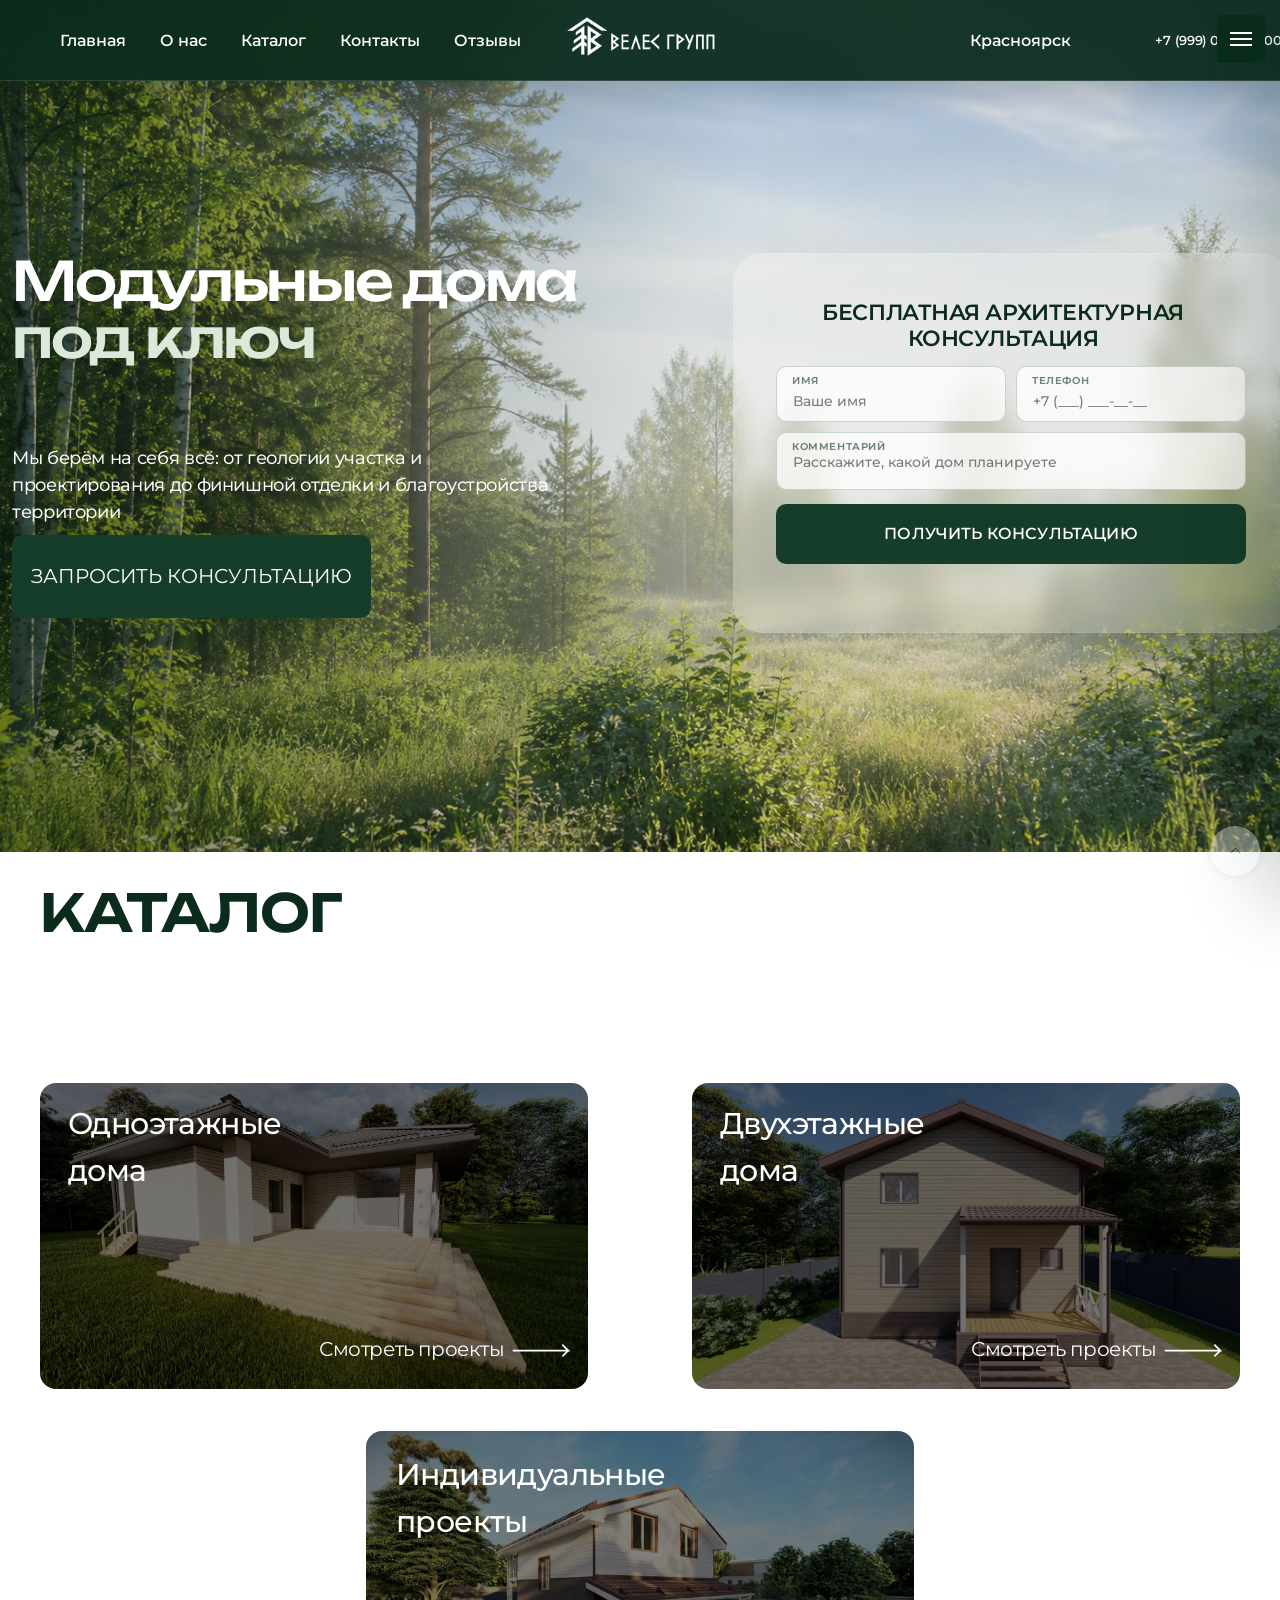
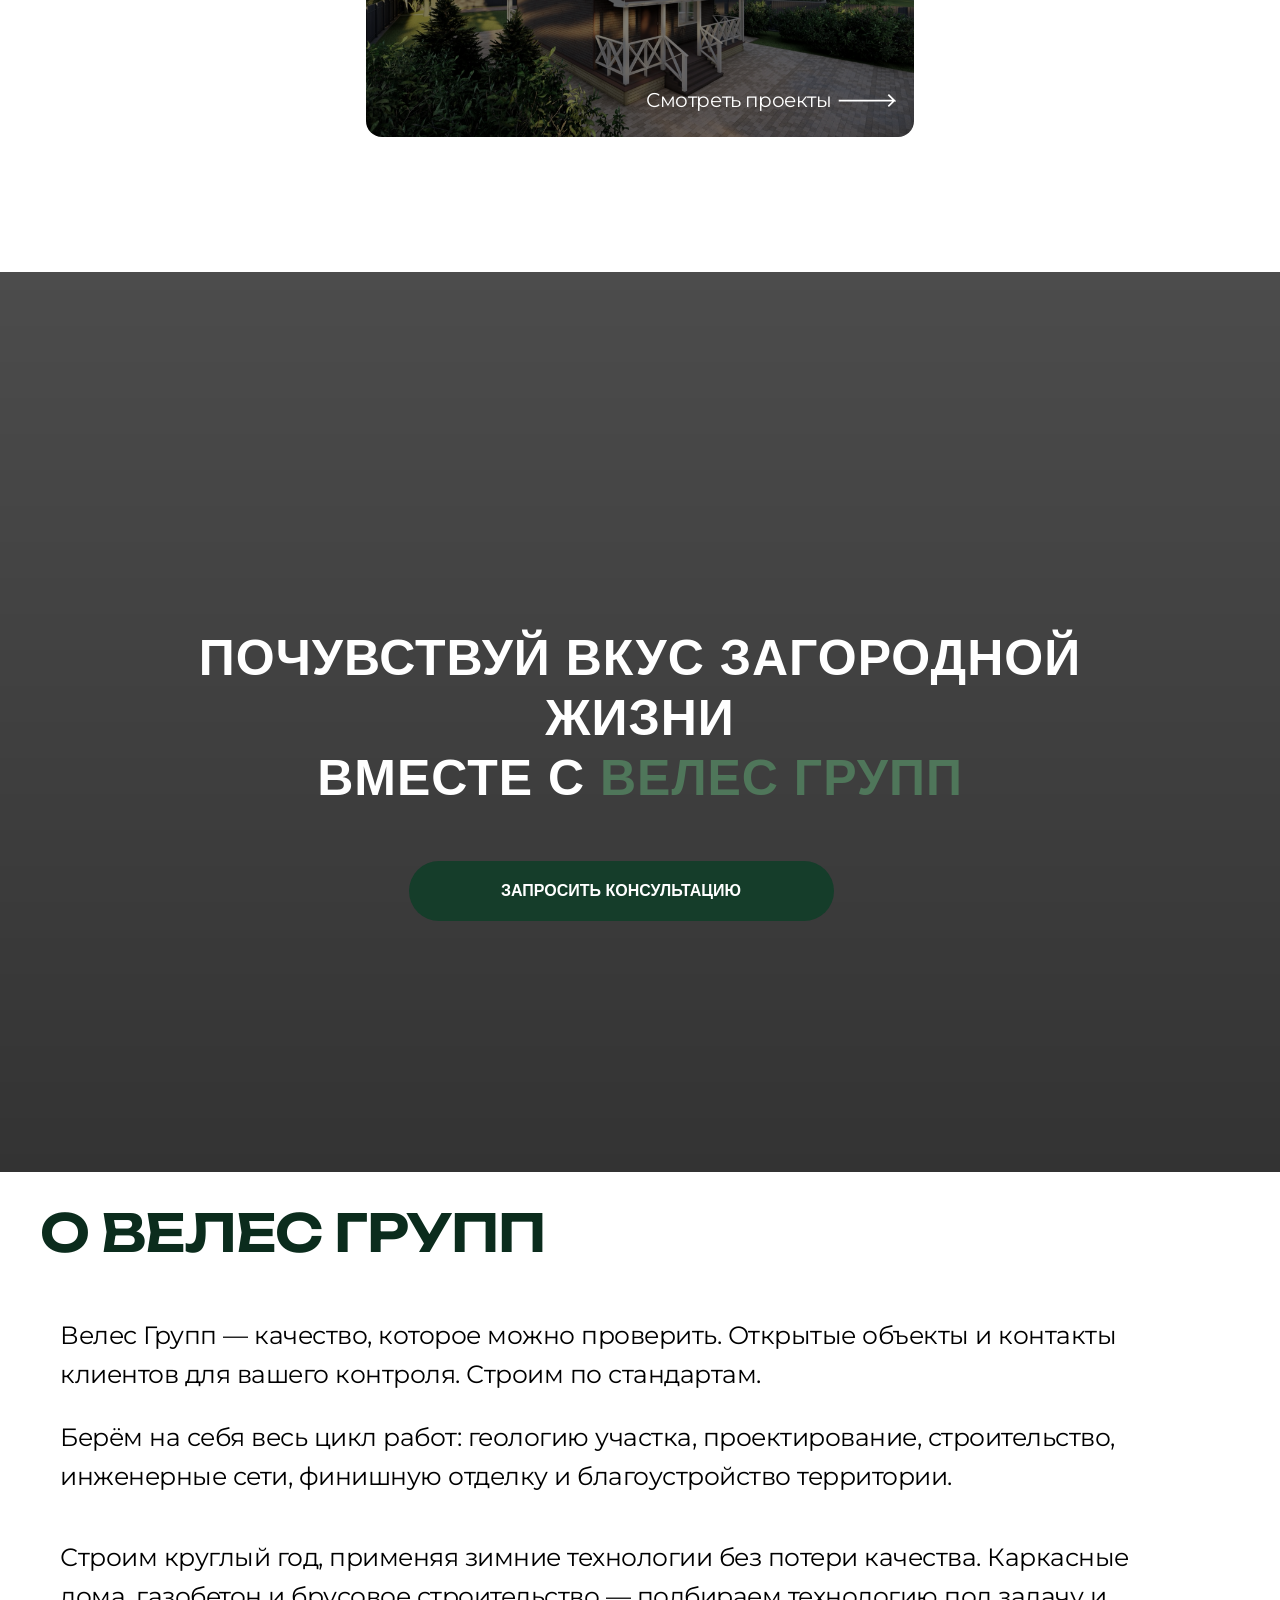
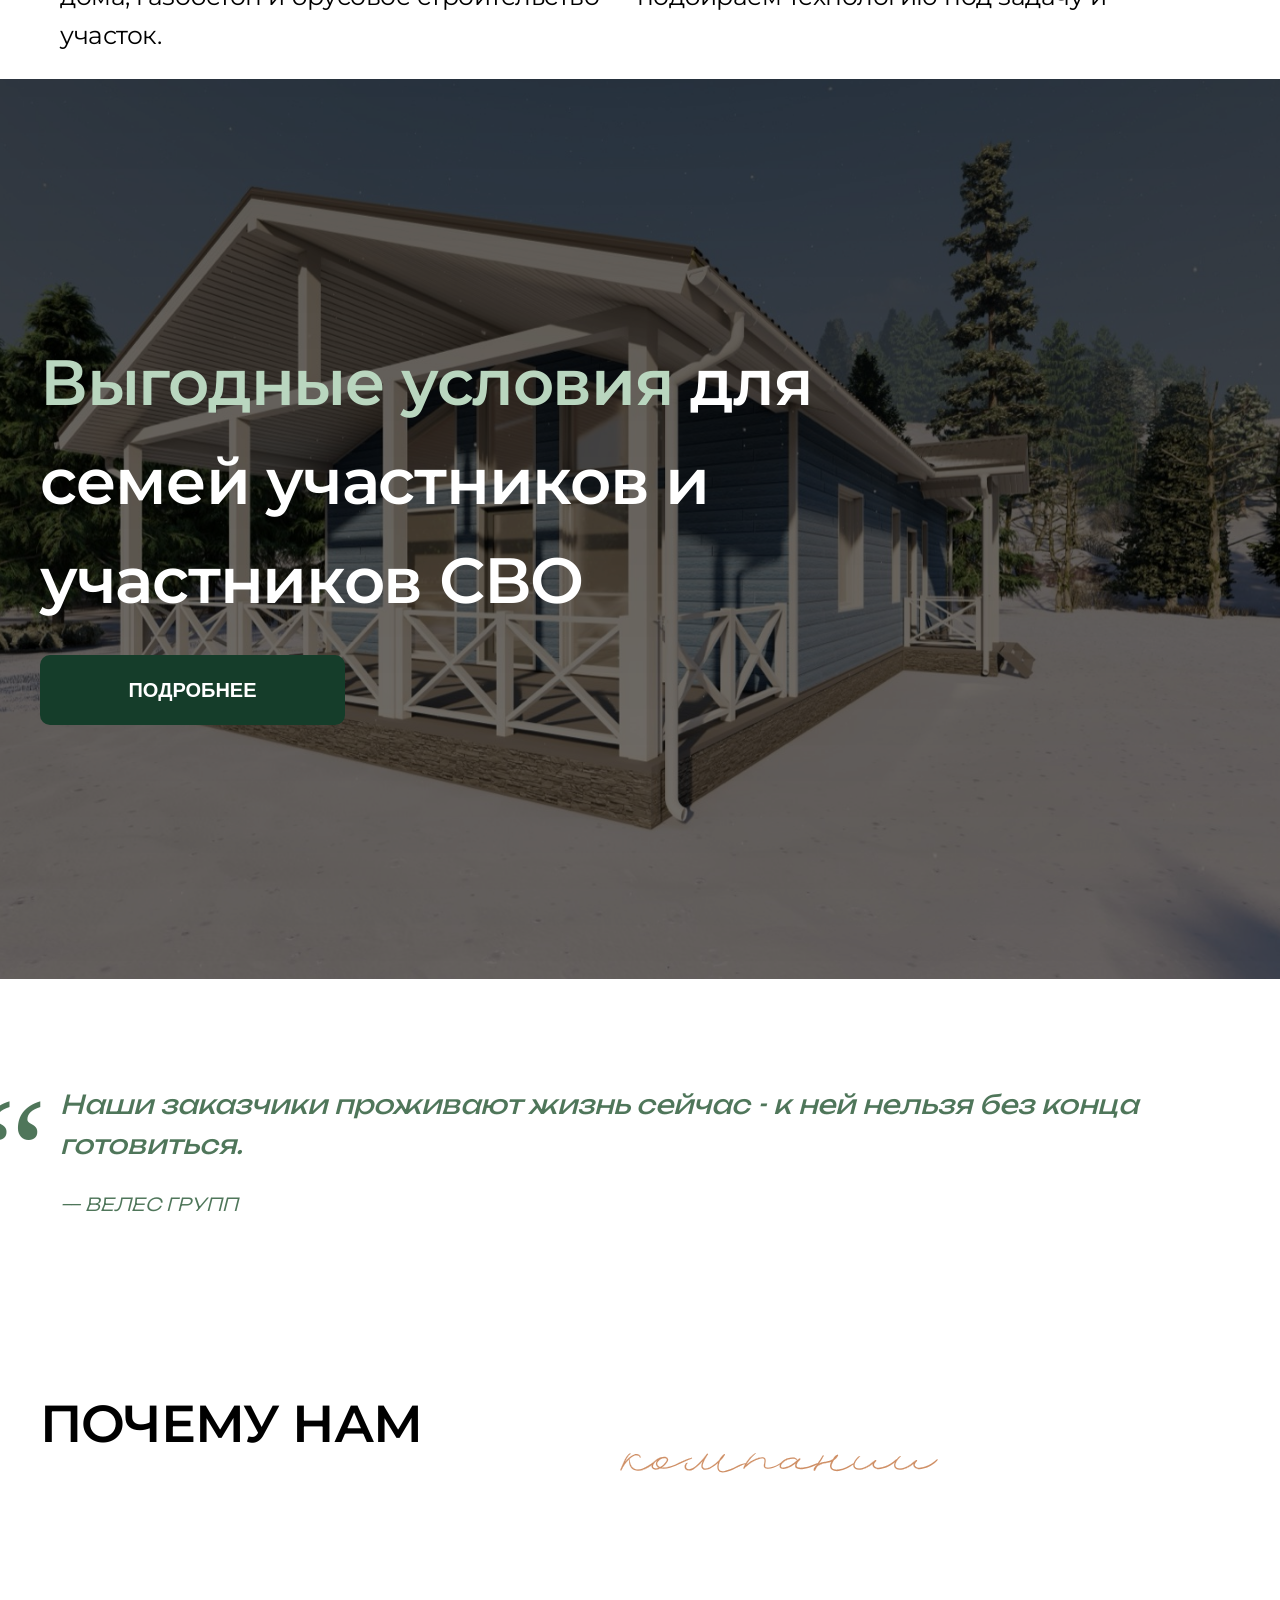
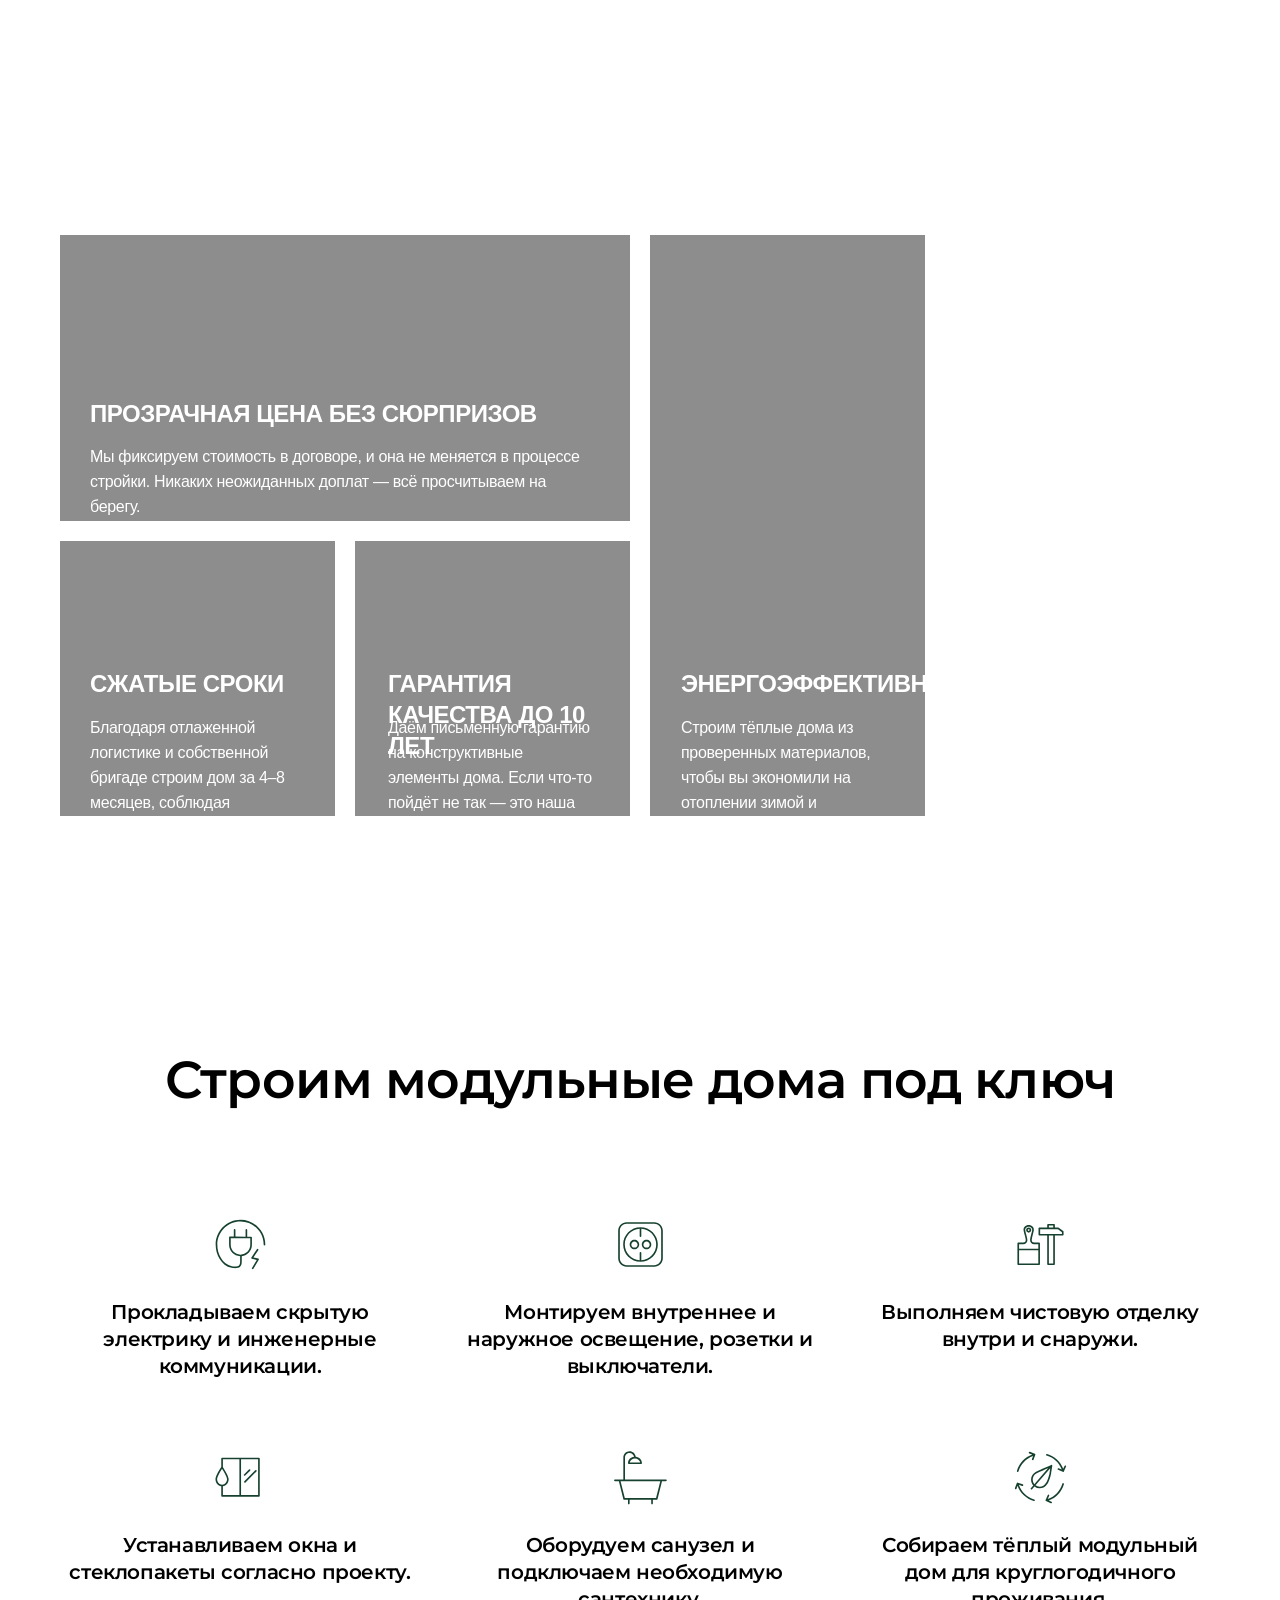
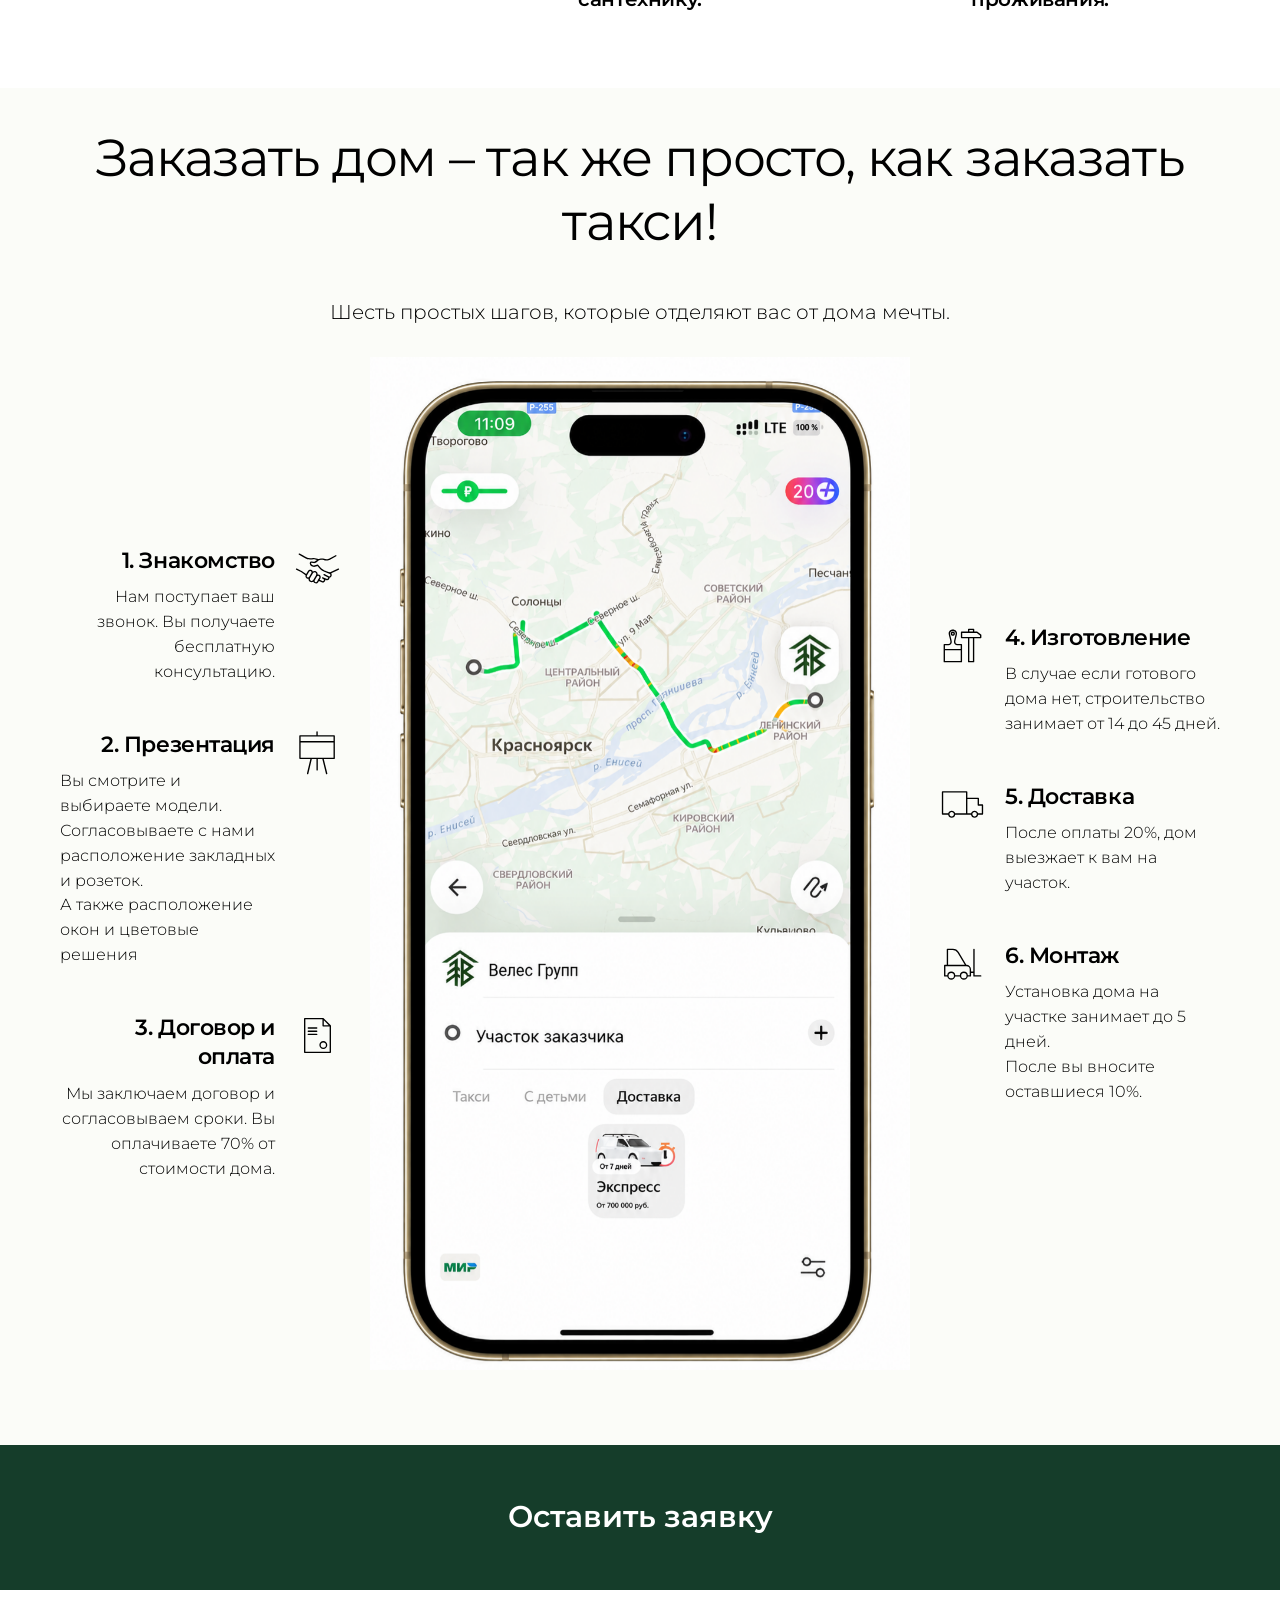
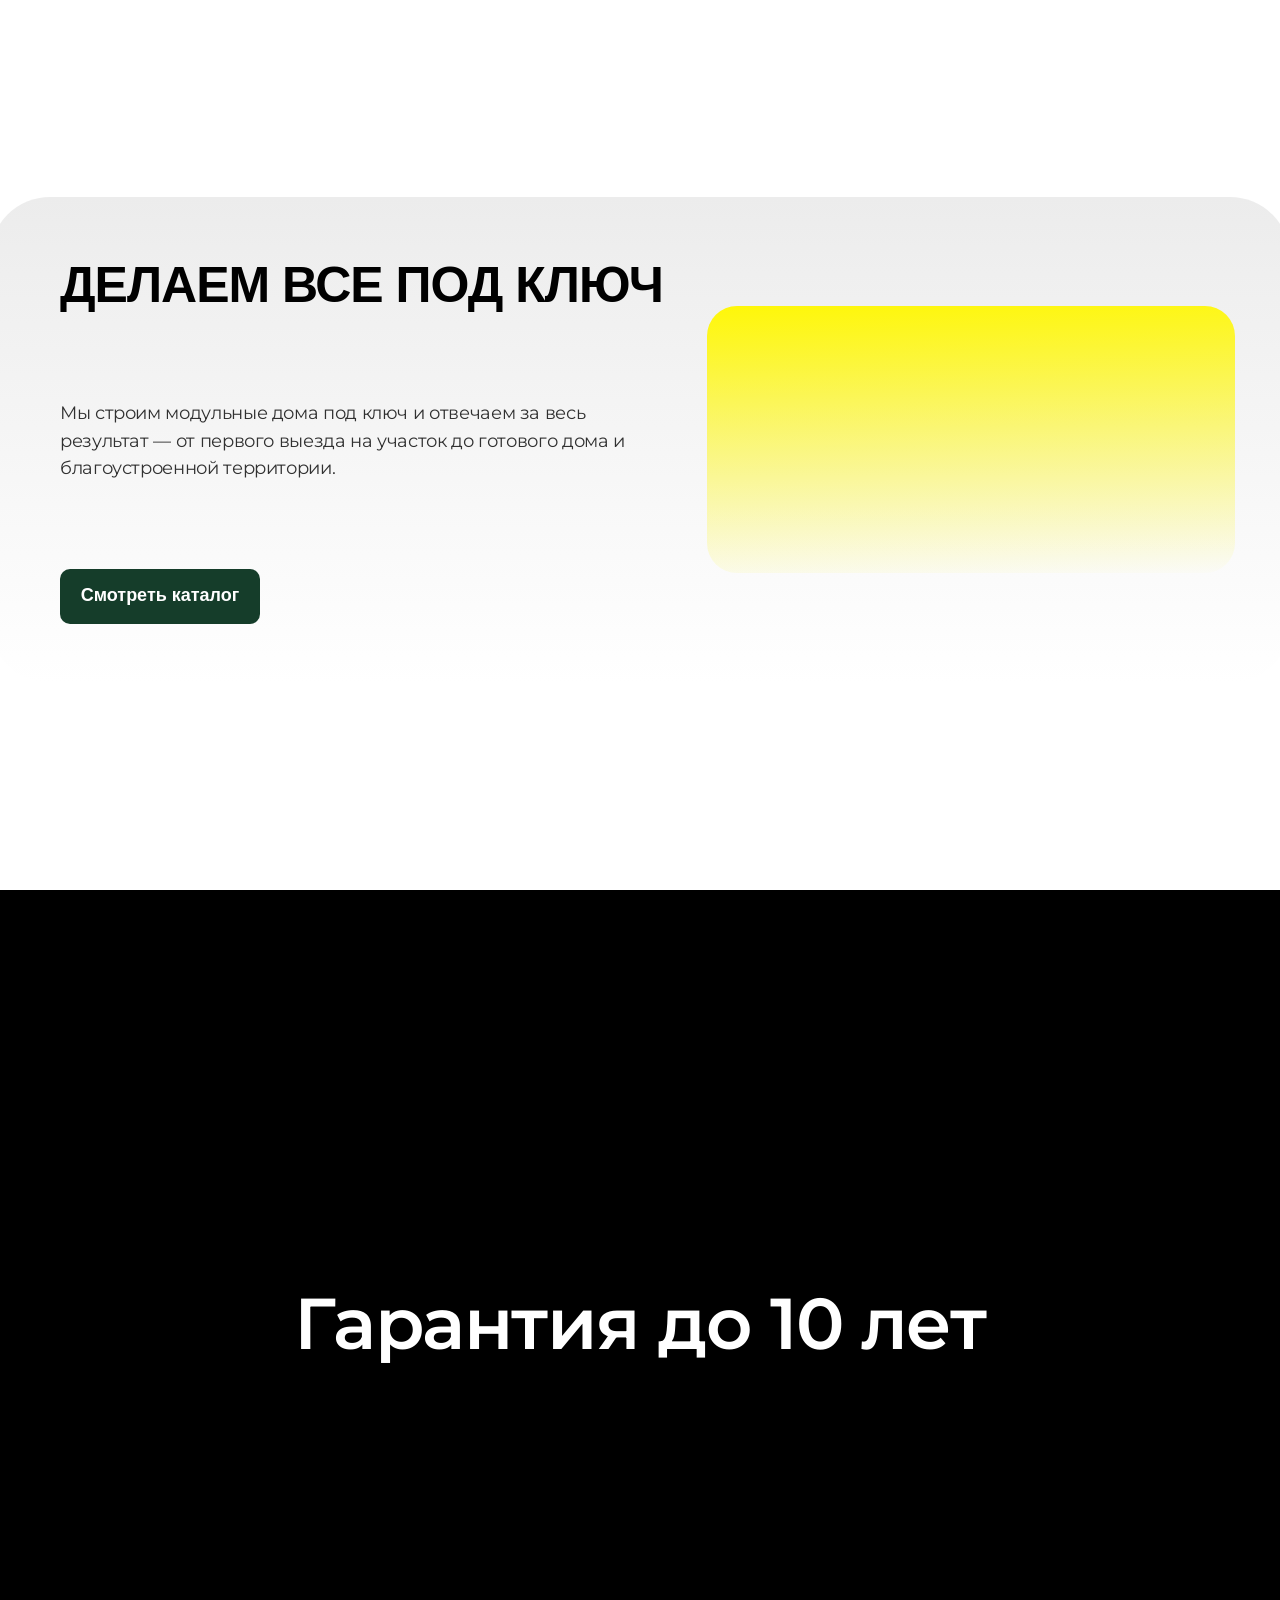
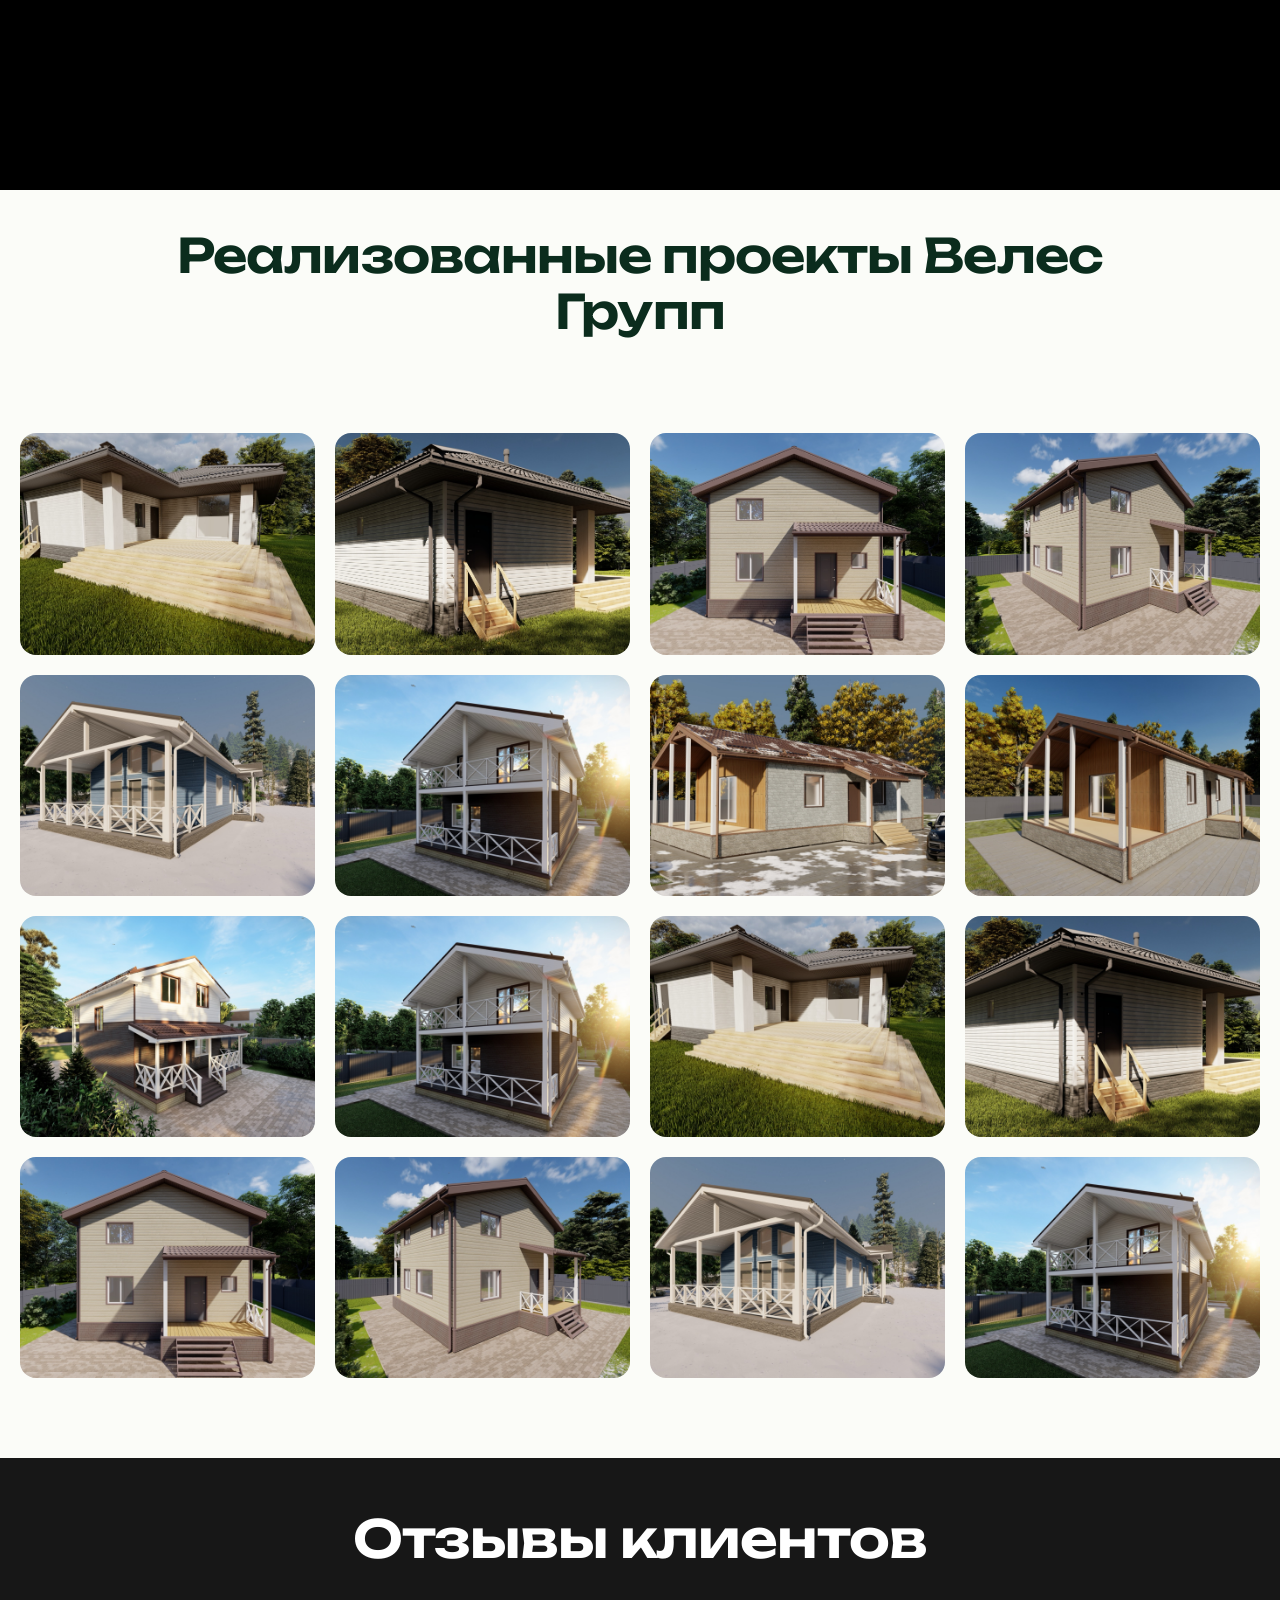
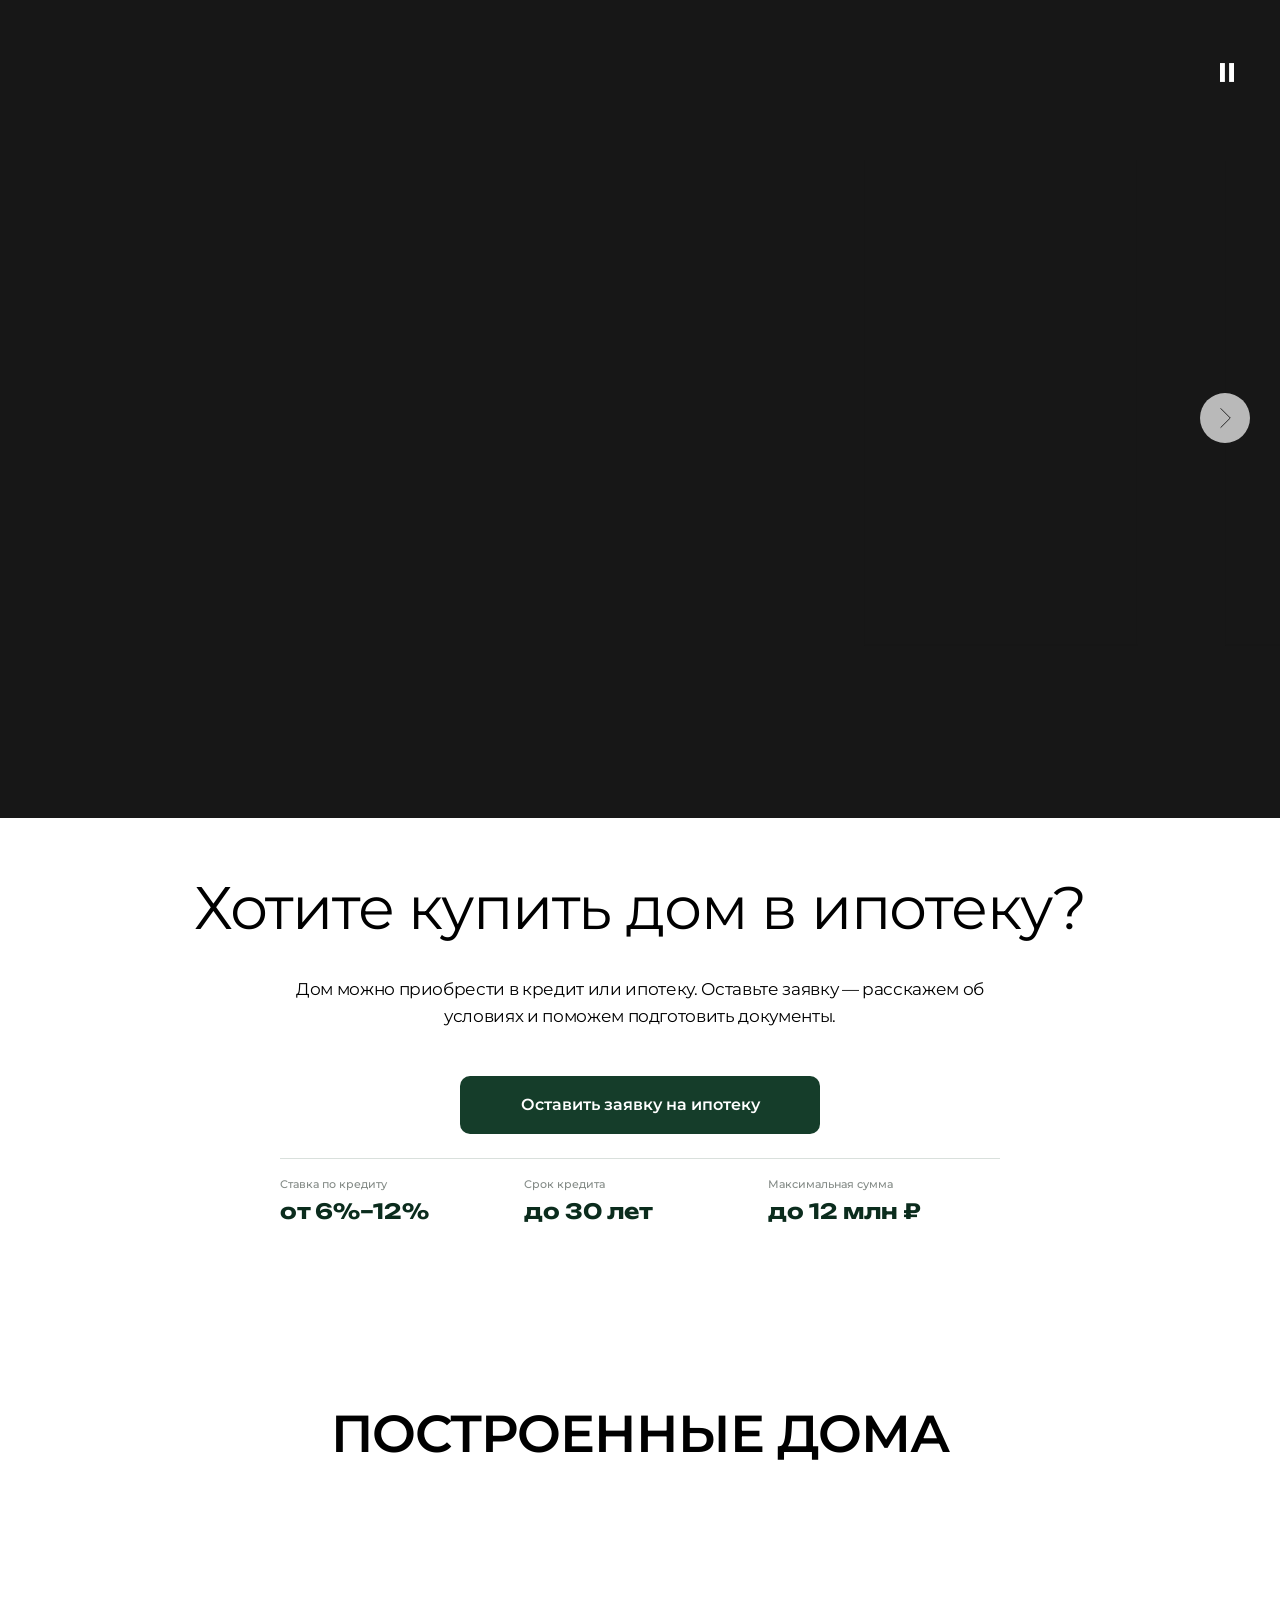
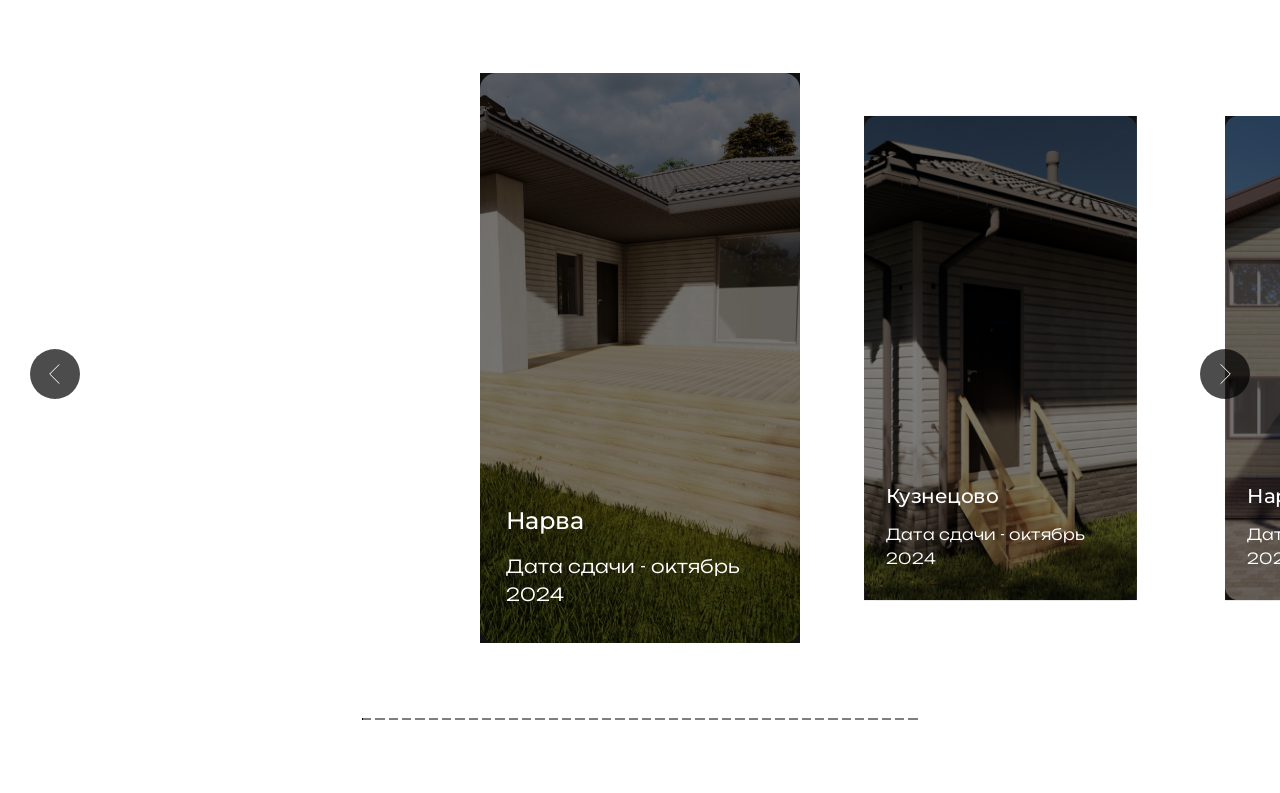
==== commit be431638: "Animate Veles logo preloader" ====
--- a/index.html
+++ b/index.html
@@ -1,6 +1,6 @@
 <!DOCTYPE html><html><head> <meta charset="utf-8"> <meta http-equiv="Content-Type" content="text/html; charset=utf-8"> <meta name="viewport" content="width=device-width, initial-scale=1.0"> <!--metatextblock--> <title>Велес Групп — модульные дома под ключ</title> <meta name="description" content="Велес Групп строит модульные дома под ключ: от геологии участка и проектирования до отделки и благоустройства."> <meta name="keywords" content="Велес Групп, модульные дома, строительство домов под ключ, проекты домов, Красноярск"> <meta property="og:url" content="https://todricsn.github.io/velesgroup/"> <meta property="og:title" content="Велес Групп — модульные дома под ключ"> <meta property="og:description" content="Проектирование и строительство модульных домов под ключ."> <meta property="og:type" content="website"> <meta property="og:image" content="https://todricsn.github.io/velesgroup/assets/hero-light-forest.png"> <link rel="canonical" href="https://todricsn.github.io/velesgroup/"> <!--/metatextblock--> <meta name="format-detection" content="telephone=no"> <meta http-equiv="x-dns-prefetch-control" content="on"> <link rel="dns-prefetch" href="https://ws.tildacdn.com"> <link rel="dns-prefetch" href="https://static.tildacdn.com"> <link rel="icon" href="assets/veles-logo.png" type="image/png"> <!-- Assets --> <script src="reference/neo.tildacdn.com/js/C9EvO4TNjt3x.js" async="" charset="utf-8"></script> <link rel="stylesheet" href="reference/static.tildacdn.com/css/ClloNnkHqFXI.css" type="text/css" media="all" onerror="this.loaderr='y';"> <link rel="stylesheet" href="reference/static.tildacdn.com/ws/project5811411/tilda-blocks-page47619423.min_t%3D1773483963.css" type="text/css" media="all" onerror="this.loaderr='y';"> <link rel="preconnect" href="https://fonts.gstatic.com"> <link href="https://fonts.googleapis.com/css2?family=Montserrat:wght@100..900&family=Unbounded:wght@300;400;500;600;700&subset=latin,cyrillic" rel="stylesheet"> <link rel="stylesheet" href="reference/static.tildacdn.com/css/uGhdkOKFejgI.css" type="text/css" media="all" onerror="this.loaderr='y';"> <link rel="stylesheet" href="reference/static.tildacdn.com/css/R7k4M83fv0iX.css" type="text/css" media="print" onload="this.media='all';" onerror="this.loaderr='y';"> <noscript><link rel="stylesheet" href="https://static.tildacdn.com/css/R7k4M83fv0iX.css" type="text/css" media="all" /></noscript> <link rel="stylesheet" href="reference/static.tildacdn.com/css/Za8MdvIpINuD.css" type="text/css" media="all" onerror="this.loaderr='y';"> <link rel="stylesheet" href="reference/static.tildacdn.com/css/2fBwl21IqH96.css" type="text/css" media="print" onload="this.media='all';" onerror="this.loaderr='y';"> <noscript><link rel="stylesheet" href="https://static.tildacdn.com/css/2fBwl21IqH96.css" type="text/css" media="all" /></noscript> <link rel="stylesheet" href="reference/static.tildacdn.com/css/AcaYcnLpJa0B.css" type="text/css" media="all" onerror="this.loaderr='y';"> <link rel="stylesheet" href="reference/static.tildacdn.com/css/aX5Fpu6qP0ql.css" type="text/css" media="all" onerror="this.loaderr='y';"> <link rel="stylesheet" href="reference/static.tildacdn.com/css/ZigbzogEQhEX.css" type="text/css" media="all" onerror="this.loaderr='y';"> <link rel="stylesheet" href="reference/static.tildacdn.com/css/llYawdfb8VBW.css" type="text/css" media="all" onerror="this.loaderr='y';"> <link rel="stylesheet" href="reference/static.tildacdn.com/css/Oi2adVfyucZh.css" type="text/css" media="print" onload="this.media='all';" onerror="this.loaderr='y';"> <noscript><link rel="stylesheet" href="https://static.tildacdn.com/css/Oi2adVfyucZh.css" type="text/css" media="all" /></noscript> <link rel="stylesheet" href="reference/static.tildacdn.com/css/O10tLH7tFZXD.css" type="text/css" media="print" onload="this.media='all';" onerror="this.loaderr='y';"> <noscript><link rel="stylesheet" href="https://static.tildacdn.com/css/O10tLH7tFZXD.css" type="text/css" media="all" /></noscript> <link rel="stylesheet" type="text/css" href="reference/geography-house.ru/custom_t%3D1773483963.css"> <script nomodule="" src="reference/static.tildacdn.com/js/DtxUbAi8D7hk.js" charset="utf-8"></script> <script type="text/javascript">function t_onReady(func) {if(document.readyState!='loading') {func();} else {document.addEventListener('DOMContentLoaded',func);}}
 function t_onFuncLoad(funcName,okFunc,time) {if(typeof window[funcName]==='function') {okFunc();} else {setTimeout(function() {t_onFuncLoad(funcName,okFunc,time);},(time||100));}}function t_throttle(fn,threshhold,scope) {return function() {fn.apply(scope||this,arguments);};}function t396_initialScale(t){var e=document.getElementById("rec"+t);if(e){var i=e.querySelector(".t396__artboard");if(i){window.tn_scale_initial_window_width||(window.tn_scale_initial_window_width=document.documentElement.clientWidth);var a=window.tn_scale_initial_window_width,r=[],n,l=i.getAttribute("data-artboard-screens");if(l){l=l.split(",");for(var o=0;o<l.length;o++)r[o]=parseInt(l[o],10)}else r=[320,480,640,960,1200];for(var o=0;o<r.length;o++){var d=r[o];a>=d&&(n=d)}var _="edit"===window.allrecords.getAttribute("data-tilda-mode"),c="center"===t396_getFieldValue(i,"valign",n,r),s="grid"===t396_getFieldValue(i,"upscale",n,r),w=t396_getFieldValue(i,"height_vh",n,r),g=t396_getFieldValue(i,"height",n,r),u=!!window.opr&&!!window.opr.addons||!!window.opera||-1!==navigator.userAgent.indexOf(" OPR/");if(!_&&c&&!s&&!w&&g&&!u){var h=parseFloat((a/n).toFixed(3)),f=[i,i.querySelector(".t396__carrier"),i.querySelector(".t396__filter")],v=Math.floor(parseInt(g,10)*h)+"px",p;i.style.setProperty("--initial-scale-height",v);for(var o=0;o<f.length;o++)f[o].style.setProperty("height","var(--initial-scale-height)");t396_scaleInitial__getElementsToScale(i).forEach((function(t){t.style.zoom=h}))}}}}function t396_scaleInitial__getElementsToScale(t){return t?Array.prototype.slice.call(t.children).filter((function(t){return t&&(t.classList.contains("t396__elem")||t.classList.contains("t396__group"))})):[]}function t396_getFieldValue(t,e,i,a){var r,n=a[a.length-1];if(!(r=i===n?t.getAttribute("data-artboard-"+e):t.getAttribute("data-artboard-"+e+"-res-"+i)))for(var l=0;l<a.length;l++){var o=a[l];if(!(o<=i)&&(r=o===n?t.getAttribute("data-artboard-"+e):t.getAttribute("data-artboard-"+e+"-res-"+o)))break}return r}window.TN_SCALE_INITIAL_VER="1.0",window.tn_scale_initial_window_width=null;</script> <script src="reference/static.tildacdn.com/js/USZVWxYlz1A0.js" charset="utf-8" onerror="this.loaderr='y';"></script> <script src="reference/static.tildacdn.com/js/kBQaonDyR2hP.js" charset="utf-8" defer="" onerror="this.loaderr='y';"></script> <script src="reference/static.tildacdn.com/ws/project5811411/tilda-blocks-page47619423.min_t%3D1773483963.js" charset="utf-8" async="" onerror="this.loaderr='y';"></script> <script src="reference/static.tildacdn.com/js/beBAnvQl6RqE.js" charset="utf-8" async="" onerror="this.loaderr='y';"></script> <script src="reference/static.tildacdn.com/js/wnAcwj5DvKZT.js" charset="utf-8" async="" onerror="this.loaderr='y';"></script> <script src="reference/static.tildacdn.com/js/QAhaaFKWcqis.js" charset="utf-8" async="" onerror="this.loaderr='y';"></script> <script src="reference/static.tildacdn.com/js/kFkeBwc382tV.js" charset="utf-8" async="" onerror="this.loaderr='y';"></script> <script src="reference/static.tildacdn.com/js/r3eYYSjU30Tx.js" charset="utf-8" async="" onerror="this.loaderr='y';"></script> <script src="reference/static.tildacdn.com/js/NRzejkuw330F.js" charset="utf-8" async="" onerror="this.loaderr='y';"></script> <script src="reference/static.tildacdn.com/js/pudnKTvUC0zD.js" charset="utf-8" async="" onerror="this.loaderr='y';"></script> <script src="reference/static.tildacdn.com/js/dK0XWSqaCemd.js" charset="utf-8" async="" onerror="this.loaderr='y';"></script> <script src="reference/static.tildacdn.com/js/QcS9ECn5YjOk.js" charset="utf-8" async="" onerror="this.loaderr='y';"></script> <script src="reference/static.tildacdn.com/js/waupNhTu2iBb.js" charset="utf-8" async="" onerror="this.loaderr='y';"></script> <script src="reference/static.tildacdn.com/js/unBnBFCa1Ue2.js" charset="utf-8" async="" onerror="this.loaderr='y';"></script> <script src="reference/static.tildacdn.com/js/CJYbfhy4Vviw.js" charset="utf-8" async="" onerror="this.loaderr='y';"></script> <script src="reference/static.tildacdn.com/js/NOLlqSeqSi8K.js" charset="utf-8" async="" onerror="this.loaderr='y';"></script> <script src="reference/static.tildacdn.com/js/VZQ6vnGFI3jw.js" charset="utf-8" async="" onerror="this.loaderr='y';"></script> <script src="reference/static.tildacdn.com/js/skb7IoBc8I7g.js" charset="utf-8" async="" onerror="this.loaderr='y';"></script> <script src="reference/static.tildacdn.com/js/GVKgjNaLo1sr.js" charset="utf-8" async="" onerror="this.loaderr='y';"></script> <script src="reference/static.tildacdn.com/js/yZUq1t8mca9a.js" charset="utf-8" async="" onerror="this.loaderr='y';"></script> <script src="reference/static.tildacdn.com/js/RAi5Ijzk6zg8.js" charset="utf-8" async="" onerror="this.loaderr='y';"></script> <script src="reference/static.tildacdn.com/js/QIpDtvvcm4O3.js" charset="utf-8" async="" onerror="this.loaderr='y';"></script> <script src="reference/static.tildacdn.com/js/I0TKezXDUqwo.js" charset="utf-8" async="" onerror="this.loaderr='y';"></script> <script src="reference/static.tildacdn.com/js/BvGzMJaEIhz7.js" charset="utf-8" async="" onerror="this.loaderr='y';"></script> <script src="reference/static.tildacdn.com/js/SsUBO2ELOyz0.js" charset="utf-8" async="" onerror="this.loaderr='y';"></script> <script src="reference/static.tildacdn.com/js/qlW9dcvYEqdp.js" charset="utf-8" async="" onerror="this.loaderr='y';"></script> <script src="reference/static.tildacdn.com/js/u5YhIGGfWCsX.js" charset="utf-8" async="" onerror="this.loaderr='y';"></script> <script type="text/javascript">window.dataLayer=window.dataLayer||[];</script> <script type="text/javascript">(function() {if((/bot|google|yandex|baidu|bing|msn|duckduckbot|teoma|slurp|crawler|spider|robot|crawling|facebook/i.test(navigator.userAgent))===false&&typeof(sessionStorage)!='undefined'&&sessionStorage.getItem('visited')!=='y'&&document.visibilityState){var style=document.createElement('style');style.type='text/css';style.innerHTML='@media screen and (min-width: 980px) {.t-records {opacity: 0;}.t-records_animated {-webkit-transition: opacity ease-in-out .2s;-moz-transition: opacity ease-in-out .2s;-o-transition: opacity ease-in-out .2s;transition: opacity ease-in-out .2s;}.t-records.t-records_visible {opacity: 1;}}';document.getElementsByTagName('head')[0].appendChild(style);function t_setvisRecs(){var alr=document.querySelectorAll('.t-records');Array.prototype.forEach.call(alr,function(el) {el.classList.add("t-records_animated");});setTimeout(function() {Array.prototype.forEach.call(alr,function(el) {el.classList.add("t-records_visible");});sessionStorage.setItem("visited","y");},400);}
-document.addEventListener('DOMContentLoaded',t_setvisRecs);}})();</script><link rel="stylesheet" href="veles-overrides.css?v=20260802-26">
+document.addEventListener('DOMContentLoaded',t_setvisRecs);}})();</script><link rel="stylesheet" href="veles-overrides.css?v=20260802-29">
 </head> <body class="t-body" style="margin:0;"> <!--allrecords--> <div id="allrecords" class="t-records" data-hook="blocks-collection-content-node" data-tilda-project-id="5811411" data-tilda-page-id="47619423" data-tilda-page-alias="kras" data-tilda-formskey="f45a4e95fd7a3ecb9c9d042245811411" data-tilda-stat-scroll="yes" data-tilda-lazy="yes" data-tilda-root-zone="com" data-tilda-project-headcode="yes" data-tilda-project-country="RU"> <!--header--> <header id="t-header" class="t-records" data-hook="blocks-collection-content-node" data-tilda-project-id="5811411" data-tilda-page-id="48548447" data-tilda-formskey="f45a4e95fd7a3ecb9c9d042245811411" data-tilda-stat-scroll="yes" data-tilda-lazy="yes" data-tilda-root-zone="com" data-tilda-project-headcode="yes" data-tilda-project-country="RU"> <div id="rec823409318" class="r t-rec" style=" " data-animationappear="off" data-record-type="131"> <!-- T123 --> <div class="t123"> <div class="t-container_100 "> <div class="t-width t-width_100 "> <!-- nominify begin --> <!--TICODE--><!-- Библиотека модификаций для Тильда https://ticode.dev --> <!--TCD001--><style>#rec823409269 { position: fixed; bottom: 0; left: 0; width: 100%; z-index: 9998; } </style> <!-- nominify end --> </div> </div> </div> </div> </header> <!--/header-->  <div id="rec737865899" class="r t-rec t-screenmin-1200px" style=" " data-animationappear="off" data-record-type="446" data-screen-min="1200px"> <!-- T446 --> <div id="nav737865899marker"></div> <div id="nav737865899" class="t446 t446__positionfixed " style="background-color: rgba(0,0,0,0.50); " data-bgcolor-hex="#000000" data-bgcolor-rgba="rgba(0,0,0,0.50)" data-navmarker="nav737865899marker" data-appearoffset="" data-bgopacity-two="1" data-menushadow="" data-menushadow-css="0px 1px 3px rgba(0,0,0,0)" data-bgopacity="0.5" data-menu="yes"> <div class="t446__maincontainer t446__c12collumns" style=""> <div class="t446__logowrapper"> <div class="t446__logowrapper2"> <div style="display: block;"> <img class="t446__imglogo t446__imglogomobile" src="reference/static.tildacdn.com/tild3831-6163-4135-b565-386166396461/LL1nwXwWhEWa.svg" imgfield="img" style="max-width: 100px; width: 100px;" alt=""> </div> </div> </div> <div class="t446__leftwrapper" style="padding-left:20px; padding-right:100px; text-align: left;"> <div class="t446__leftmenuwrapper"> <ul class="t446__list t-menu__list"> <li class="t446__list_item" style="padding:0 15px 0 0;"> <a class="t-menu__link-item" href="#rec737865455" data-menu-submenu-hook="" data-menu-item-number="1">Проекты</a> </li> <li class="t446__list_item" style="padding:0 15px;"> <a class="t-menu__link-item" href="#rec739080578" data-menu-submenu-hook="" data-menu-item-number="2">О нас </a> </li> <li class="t446__list_item" style="padding:0 15px;"> <a class="t-menu__link-item" href="#rec739096105" data-menu-submenu-hook="" data-menu-item-number="3">Каталог</a> </li> <li class="t446__list_item" style="padding:0 15px;"> <a class="t-menu__link-item" href="#rec737865457" data-menu-submenu-hook="" data-menu-item-number="4">Контакты</a> </li> <li class="t446__list_item" style="padding:0 0 0 15px;"> <a class="t-menu__link-item" href="#rec745374895" data-menu-submenu-hook="" data-menu-item-number="5">Отзывы</a> </li> </ul> </div> </div> <div class="t446__rightwrapper" style="padding-right:20px; padding-left:100px; text-align: right;"> <div class="t446__rightmenuwrapper"> <ul class="t446__list t-menu__list"> <li class="t446__list_item" style="padding:0 0 0 15px 0 0;"> <a class="t-menu__link-item" href="" data-menu-submenu-hook="link_sub6_737865899" data-menu-item-number="6">Красноярск</a> <div class="t-menusub" data-submenu-hook="link_sub6_737865899" data-submenu-margin="15px" data-add-submenu-arrow=""> <div class="t-menusub__menu"> <div class="t-menusub__content"> <ul role="list" class="t-menusub__list"> <li class="t-menusub__list-item t-name t-name_xs"> <a class="t-menusub__link-item t-name t-name_xs" href="/omsk" data-menu-item-number="6">Омск</a> </li> <li class="t-menusub__list-item t-name t-name_xs"> <a class="t-menusub__link-item t-name t-name_xs" href="/kiz" data-menu-item-number="6">Кызыл</a> </li> </ul> </div> </div> </div> </li> </ul> </div> <div class="t446__additionalwrapper"> <div class="t-sociallinks"> <ul role="list" class="t-sociallinks__wrapper" aria-label="Соц. сети"> <!-- new soclinks --><li class="t-sociallinks__item t-sociallinks__item_telegram"><a href="https://t.me/geographyhouse24" target="_blank" rel="nofollow" aria-label="telegram" style="width: 30px; height: 30px;"><svg class="t-sociallinks__svg" role="presentation" width="30px" height="30px" viewBox="0 0 100 100" fill="none" xmlns="http://www.w3.org/2000/svg"> <path fill-rule="evenodd" clip-rule="evenodd" d="M50 100c27.614 0 50-22.386 50-50S77.614 0 50 0 0 22.386 0 50s22.386 50 50 50Zm21.977-68.056c.386-4.38-4.24-2.576-4.24-2.576-3.415 1.414-6.937 2.85-10.497 4.302-11.04 4.503-22.444 9.155-32.159 13.734-5.268 1.932-2.184 3.864-2.184 3.864l8.351 2.577c3.855 1.16 5.91-.129 5.91-.129l17.988-12.238c6.424-4.38 4.882-.773 3.34.773l-13.49 12.882c-2.056 1.804-1.028 3.35-.129 4.123 2.55 2.249 8.82 6.364 11.557 8.16.712.467 1.185.778 1.292.858.642.515 4.111 2.834 6.424 2.319 2.313-.516 2.57-3.479 2.57-3.479l3.083-20.226c.462-3.511.993-6.886 1.417-9.582.4-2.546.705-4.485.767-5.362Z" fill="#ffffff"></path> </svg></a></li>�<li class="t-sociallinks__item t-sociallinks__item_whatsapp"><a href="https://wa.me/79135559133" target="_blank" rel="nofollow" aria-label="whatsapp" style="width: 30px; height: 30px;"><svg class="t-sociallinks__svg" role="presentation" width="30px" height="30px" viewBox="0 0 100 100" fill="none" xmlns="http://www.w3.org/2000/svg"> <path fill-rule="evenodd" clip-rule="evenodd" d="M50 100C77.6142 100 100 77.6142 100 50C100 22.3858 77.6142 0 50 0C22.3858 0 0 22.3858 0 50C0 77.6142 22.3858 100 50 100ZM69.7626 28.9928C64.6172 23.841 57.7739 21.0027 50.4832 21C35.4616 21 23.2346 33.2252 23.2292 48.2522C23.2274 53.0557 24.4823 57.7446 26.8668 61.8769L23 76L37.4477 72.2105C41.4282 74.3822 45.9107 75.5262 50.4714 75.528H50.4823C65.5029 75.528 77.7299 63.301 77.7363 48.2749C77.7408 40.9915 74.9089 34.1446 69.7626 28.9928ZM62.9086 53.9588C62.2274 53.6178 58.8799 51.9708 58.2551 51.7435C57.6313 51.5161 57.1766 51.4024 56.7228 52.0845C56.269 52.7666 54.964 54.2998 54.5666 54.7545C54.1692 55.2092 53.7718 55.2656 53.0915 54.9246C52.9802 54.8688 52.8283 54.803 52.6409 54.7217C51.6819 54.3057 49.7905 53.4855 47.6151 51.5443C45.5907 49.7382 44.2239 47.5084 43.8265 46.8272C43.4291 46.1452 43.7837 45.7769 44.1248 45.4376C44.3292 45.2338 44.564 44.9478 44.7987 44.662C44.9157 44.5194 45.0328 44.3768 45.146 44.2445C45.4345 43.9075 45.56 43.6516 45.7302 43.3049C45.7607 43.2427 45.7926 43.1776 45.8272 43.1087C46.0545 42.654 45.9409 42.2565 45.7708 41.9155C45.6572 41.6877 45.0118 40.1167 44.4265 38.6923C44.1355 37.984 43.8594 37.3119 43.671 36.8592C43.1828 35.687 42.6883 35.69 42.2913 35.6924C42.2386 35.6928 42.1876 35.6931 42.1386 35.6906C41.7421 35.6706 41.2874 35.667 40.8336 35.667C40.3798 35.667 39.6423 35.837 39.0175 36.5191C38.9773 36.5631 38.9323 36.6111 38.8834 36.6633C38.1738 37.4209 36.634 39.0648 36.634 42.2002C36.634 45.544 39.062 48.7748 39.4124 49.2411L39.415 49.2444C39.4371 49.274 39.4767 49.3309 39.5333 49.4121C40.3462 50.5782 44.6615 56.7691 51.0481 59.5271C52.6732 60.2291 53.9409 60.6475 54.9303 60.9612C56.5618 61.4796 58.046 61.4068 59.22 61.2313C60.5286 61.0358 63.2487 59.5844 63.8161 57.9938C64.3836 56.4033 64.3836 55.0392 64.2136 54.7554C64.0764 54.5258 63.7545 54.3701 63.2776 54.1395C63.1633 54.0843 63.0401 54.0247 62.9086 53.9588Z" fill="#ffffff"></path> </svg></a></li>�<li class="t-sociallinks__item t-sociallinks__item_vk"><a href="https://vk.com/geographymodul" target="_blank" rel="nofollow" aria-label="vk" style="width: 30px; height: 30px;"><svg class="t-sociallinks__svg" role="presentation" width="30px" height="30px" viewBox="0 0 100 100" fill="none" xmlns="http://www.w3.org/2000/svg"> <path fill-rule="evenodd" clip-rule="evenodd" d="M50 100c27.614 0 50-22.386 50-50S77.614 0 50 0 0 22.386 0 50s22.386 50 50 50ZM25 34c.406 19.488 10.15 31.2 27.233 31.2h.968V54.05c6.278.625 11.024 5.216 12.93 11.15H75c-2.436-8.87-8.838-13.773-12.836-15.647C66.162 47.242 71.783 41.62 73.126 34h-8.058c-1.749 6.184-6.932 11.805-11.867 12.336V34h-8.057v21.611C40.147 54.362 33.838 48.304 33.556 34H25Z" fill="#ffffff"></path> </svg></a></li>�<li class="t-sociallinks__item t-sociallinks__item_instagram"><a href="https://instagram.com/dom_geography?igshid=YmMyMTA2M2Y=" target="_blank" rel="nofollow" aria-label="instagram" style="width: 30px; height: 30px;"><svg class="t-sociallinks__svg" role="presentation" width="30px" height="30px" viewBox="0 0 100 100" fill="none" xmlns="http://www.w3.org/2000/svg"> <path fill-rule="evenodd" clip-rule="evenodd" d="M50 100C77.6142 100 100 77.6142 100 50C100 22.3858 77.6142 0 50 0C22.3858 0 0 22.3858 0 50C0 77.6142 22.3858 100 50 100ZM25 39.3918C25 31.4558 31.4566 25 39.3918 25H60.6082C68.5442 25 75 31.4566 75 39.3918V60.8028C75 68.738 68.5442 75.1946 60.6082 75.1946H39.3918C31.4558 75.1946 25 68.738 25 60.8028V39.3918ZM36.9883 50.0054C36.9883 42.8847 42.8438 37.0922 50.0397 37.0922C57.2356 37.0922 63.0911 42.8847 63.0911 50.0054C63.0911 57.1252 57.2356 62.9177 50.0397 62.9177C42.843 62.9177 36.9883 57.1252 36.9883 50.0054ZM41.7422 50.0054C41.7422 54.5033 45.4641 58.1638 50.0397 58.1638C54.6153 58.1638 58.3372 54.5041 58.3372 50.0054C58.3372 45.5066 54.6145 41.8469 50.0397 41.8469C45.4641 41.8469 41.7422 45.5066 41.7422 50.0054ZM63.3248 39.6355C65.0208 39.6355 66.3956 38.2606 66.3956 36.5646C66.3956 34.8687 65.0208 33.4938 63.3248 33.4938C61.6288 33.4938 60.2539 34.8687 60.2539 36.5646C60.2539 38.2606 61.6288 39.6355 63.3248 39.6355Z" fill="#ffffff"></path> </svg></a></li><!-- /new soclinks --> </ul> </div> </div> </div> </div> </div> <style>@media screen and (max-width:980px){#rec737865899 .t446__leftcontainer{padding:20px;}#rec737865899 .t446__imglogo{padding:20px 0;}#rec737865899 .t446{position:static;}}</style> <script>t_onReady(function() {t_onFuncLoad('t446_checkOverflow',function() {window.addEventListener('resize',t_throttle(function() {t446_checkOverflow('737865899','0');}));window.addEventListener('load',function() {t446_checkOverflow('737865899','0');});t446_checkOverflow('737865899','0');});t_onFuncLoad('t_menu__interactFromKeyboard',function() {t_menu__interactFromKeyboard('737865899');});});t_onReady(function() {t_onFuncLoad('t_menu__highlightActiveLinks',function() {t_menu__highlightActiveLinks('.t446__list_item a');});t_onFuncLoad('t_menu__findAnchorLinks',function() {t_menu__findAnchorLinks('737865899','.t446__list_item a');});});t_onReady(function() {t_onFuncLoad('t_menu__setBGcolor',function() {t_menu__setBGcolor('737865899','.t446');window.addEventListener('resize',t_throttle(function() {t_menu__setBGcolor('737865899','.t446');}));});});</script> <style>#rec737865899 .t-menu__link-item{}@supports (overflow:-webkit-marquee) and (justify-content:inherit){#rec737865899 .t-menu__link-item,#rec737865899 .t-menu__link-item.t-active{opacity:1 !important;}}</style> <style>#rec737865899{--menusub-text-color:#ffffff;--menusub-bg:#fff;--menusub-shadow:none;--menusub-radius:0;--menusub-border:none;--menusub-width:150px;--menusub-transition:0.3s ease-in-out;}@media screen and (max-width:980px){#rec737865899 .t-menusub__menu .t-menusub__link-item,#rec737865899 .t-menusub__menu .t-menusub__innermenu-link{color:var(--menusub-text-color) !important;}#rec737865899 .t-menusub__menu .t-menusub__link-item.t-active{color:var(--menusub-text-color) !important;}#rec737865899 .t-menusub__menu .t-menusub__list-item:has(.t-active){background-color:var(--menusub-hover-bg);}}@media screen and (max-width:980px){#rec737865899 .t-menusub__menu-wrapper{background-color:var(--menusub-bg) !important;border-radius:var(--menusub-radius) !important;border:var(--menusub-border) !important;box-shadow:var(--menusub-shadow) !important;overflow:auto;max-width:var(--mobile-max-width);}#rec737865899 .t-menusub__menu-wrapper .t-menusub__content{background-color:transparent !important;border:none !important;box-shadow:none !important;border-radius:0 !important;margin-top:0 !important;}}</style> <script>t_onReady(function() {setTimeout(function(){t_onFuncLoad('t_menusub_init',function() {t_menusub_init('737865899');});},500);});</script> <style> #rec737865899 .t446__logowrapper2 a{color:#ffffff;font-weight:600;}#rec737865899 a.t-menu__link-item{color:#ffffff;font-weight:600;}#rec737865899 .t446__right_langs_lang a{color:#ffffff;font-weight:600;}</style> <style> #rec737865899 .t446__logo{color:#ffffff;font-weight:600;}</style> <style>#rec737865899 .t446 {box-shadow:0px 1px 3px rgba(0,0,0,0);}</style> </div> <div id="rec737865418" class="r t-rec t-rec_pt_0 t-rec_pb_0" style="padding-top:0px;padding-bottom:0px; " data-animationappear="off" data-record-type="450"> <div class="t450__menu__content " style="top:15px; " data-menu="yes" data-appearoffset="" data-hideoffset=""> <div class="t450__burger_container t450__small "> <div class="t450__burger_bg t450__burger_cirqle" style="; opacity:0.50;"> </div> <button type="button" class="t-menuburger t-menuburger_first t-menuburger__small" aria-label="Навигационное меню" aria-expanded="false"> <span style="background-color:#ffffff;"></span> <span style="background-color:#ffffff;"></span> <span style="background-color:#ffffff;"></span> <span style="background-color:#ffffff;"></span> </button> <script>function t_menuburger_init(recid) {var rec=document.querySelector('#rec' + recid);if(!rec) return;var burger=rec.querySelector('.t-menuburger');if(!burger) return;var isSecondStyle=burger.classList.contains('t-menuburger_second');if(isSecondStyle&&!window.isMobile&&!('ontouchend' in document)) {burger.addEventListener('mouseenter',function() {if(burger.classList.contains('t-menuburger-opened')) return;burger.classList.remove('t-menuburger-unhovered');burger.classList.add('t-menuburger-hovered');});burger.addEventListener('mouseleave',function() {if(burger.classList.contains('t-menuburger-opened')) return;burger.classList.remove('t-menuburger-hovered');burger.classList.add('t-menuburger-unhovered');setTimeout(function() {burger.classList.remove('t-menuburger-unhovered');},300);});}
 burger.addEventListener('click',function() {if(!burger.closest('.tmenu-mobile')&&!burger.closest('.t450__burger_container')&&!burger.closest('.t466__container')&&!burger.closest('.t204__burger')&&!burger.closest('.t199__js__menu-toggler')) {burger.classList.toggle('t-menuburger-opened');burger.classList.remove('t-menuburger-unhovered');}});var menu=rec.querySelector('[data-menu="yes"]');if(!menu) return;var menuLinks=menu.querySelectorAll('.t-menu__link-item');var submenuClassList=['t978__menu-link_hook','t978__tm-link','t966__tm-link','t794__tm-link','t-menusub__target-link'];Array.prototype.forEach.call(menuLinks,function(link) {link.addEventListener('click',function() {var isSubmenuHook=submenuClassList.some(function(submenuClass) {return link.classList.contains(submenuClass);});if(isSubmenuHook) return;burger.classList.remove('t-menuburger-opened');});});menu.addEventListener('clickedAnchorInTooltipMenu',function() {burger.classList.remove('t-menuburger-opened');});}
 t_onReady(function() {t_onFuncLoad('t_menuburger_init',function(){t_menuburger_init('737865418');});});</script> <style>.t-menuburger{position:relative;flex-shrink:0;width:28px;height:20px;padding:0;border:none;background-color:transparent;outline:none;-webkit-transform:rotate(0deg);transform:rotate(0deg);transition:transform .5s ease-in-out;cursor:pointer;z-index:999;}.t-menuburger span{display:block;position:absolute;width:100%;opacity:1;left:0;-webkit-transform:rotate(0deg);transform:rotate(0deg);transition:.25s ease-in-out;height:3px;background-color:#000;}.t-menuburger span:nth-child(1){top:0px;}.t-menuburger span:nth-child(2),.t-menuburger span:nth-child(3){top:8px;}.t-menuburger span:nth-child(4){top:16px;}.t-menuburger__big{width:42px;height:32px;}.t-menuburger__big span{height:5px;}.t-menuburger__big span:nth-child(2),.t-menuburger__big span:nth-child(3){top:13px;}.t-menuburger__big span:nth-child(4){top:26px;}.t-menuburger__small{width:22px;height:14px;}.t-menuburger__small span{height:2px;}.t-menuburger__small span:nth-child(2),.t-menuburger__small span:nth-child(3){top:6px;}.t-menuburger__small span:nth-child(4){top:12px;}.t-menuburger-opened span:nth-child(1){top:8px;width:0%;left:50%;}.t-menuburger-opened span:nth-child(2){-webkit-transform:rotate(45deg);transform:rotate(45deg);}.t-menuburger-opened span:nth-child(3){-webkit-transform:rotate(-45deg);transform:rotate(-45deg);}.t-menuburger-opened span:nth-child(4){top:8px;width:0%;left:50%;}.t-menuburger-opened.t-menuburger__big span:nth-child(1){top:6px;}.t-menuburger-opened.t-menuburger__big span:nth-child(4){top:18px;}.t-menuburger-opened.t-menuburger__small span:nth-child(1),.t-menuburger-opened.t-menuburger__small span:nth-child(4){top:6px;}@media (hover),(min-width:0\0){.t-menuburger_first:hover span:nth-child(1){transform:translateY(1px);}.t-menuburger_first:hover span:nth-child(4){transform:translateY(-1px);}.t-menuburger_first.t-menuburger__big:hover span:nth-child(1){transform:translateY(3px);}.t-menuburger_first.t-menuburger__big:hover span:nth-child(4){transform:translateY(-3px);}}.t-menuburger_second span:nth-child(2),.t-menuburger_second span:nth-child(3){width:80%;left:20%;right:0;}@media (hover),(min-width:0\0){.t-menuburger_second.t-menuburger-hovered span:nth-child(2),.t-menuburger_second.t-menuburger-hovered span:nth-child(3){animation:t-menuburger-anim 0.3s ease-out normal forwards;}.t-menuburger_second.t-menuburger-unhovered span:nth-child(2),.t-menuburger_second.t-menuburger-unhovered span:nth-child(3){animation:t-menuburger-anim2 0.3s ease-out normal forwards;}}.t-menuburger_second.t-menuburger-opened span:nth-child(2),.t-menuburger_second.t-menuburger-opened span:nth-child(3){left:0;right:0;width:100%!important;}.t-menuburger_third span:nth-child(4){width:70%;left:unset;right:0;}@media (hover),(min-width:0\0){.t-menuburger_third:not(.t-menuburger-opened):hover span:nth-child(4){width:100%;}}.t-menuburger_third.t-menuburger-opened span:nth-child(4){width:0!important;right:50%;}.t-menuburger_fourth{height:12px;}.t-menuburger_fourth.t-menuburger__small{height:8px;}.t-menuburger_fourth.t-menuburger__big{height:18px;}.t-menuburger_fourth span:nth-child(2),.t-menuburger_fourth span:nth-child(3){top:4px;opacity:0;}.t-menuburger_fourth span:nth-child(4){top:8px;}.t-menuburger_fourth.t-menuburger__small span:nth-child(2),.t-menuburger_fourth.t-menuburger__small span:nth-child(3){top:3px;}.t-menuburger_fourth.t-menuburger__small span:nth-child(4){top:6px;}.t-menuburger_fourth.t-menuburger__small span:nth-child(2),.t-menuburger_fourth.t-menuburger__small span:nth-child(3){top:3px;}.t-menuburger_fourth.t-menuburger__small span:nth-child(4){top:6px;}.t-menuburger_fourth.t-menuburger__big span:nth-child(2),.t-menuburger_fourth.t-menuburger__big span:nth-child(3){top:6px;}.t-menuburger_fourth.t-menuburger__big span:nth-child(4){top:12px;}@media (hover),(min-width:0\0){.t-menuburger_fourth:not(.t-menuburger-opened):hover span:nth-child(1){transform:translateY(1px);}.t-menuburger_fourth:not(.t-menuburger-opened):hover span:nth-child(4){transform:translateY(-1px);}.t-menuburger_fourth.t-menuburger__big:not(.t-menuburger-opened):hover span:nth-child(1){transform:translateY(3px);}.t-menuburger_fourth.t-menuburger__big:not(.t-menuburger-opened):hover span:nth-child(4){transform:translateY(-3px);}}.t-menuburger_fourth.t-menuburger-opened span:nth-child(1),.t-menuburger_fourth.t-menuburger-opened span:nth-child(4){top:4px;}.t-menuburger_fourth.t-menuburger-opened span:nth-child(2),.t-menuburger_fourth.t-menuburger-opened span:nth-child(3){opacity:1;}@keyframes t-menuburger-anim{0%{width:80%;left:20%;right:0;}50%{width:100%;left:0;right:0;}100%{width:80%;left:0;right:20%;}}@keyframes t-menuburger-anim2{0%{width:80%;left:0;}50%{width:100%;right:0;left:0;}100%{width:80%;left:20%;right:0;}}</style> </div> </div> <!-- t450 --> <div id="nav737865418marker"></div> <div class="t450__overlay"> <div class="t450__overlay_bg" style=" "> </div> </div> <div id="nav737865418" class="t450 " data-tooltip-hook="#menuopen" style="max-width: 260px;"> <button type="button" class="t450__close-button t450__close t450_opened " aria-label="Close menu"> <div class="t450__close_icon" style="color:#ffffff;"> <span></span> <span></span> <span></span> <span></span> </div> </button> <div class="t450__container t-align_left"> <div class="t450__top"> <div class="t450__logowrapper"> <img class="t450__logoimg" src="reference/static.tildacdn.com/tild3830-6236-4333-a432-613837366230/3Vn1Ou1BiH9Z.svg" imgfield="img" alt=""> </div> <nav class="t450__menu"> <ul role="list" class="t450__list t-menu__list"> <li class="t450__list_item"> <a class="t-menu__link-item t450__link-item_submenu" href="" aria-expanded="false" role="button" data-menu-submenu-hook="link_sub1_737865418" data-menu-item-number="1">
@@ -972,5 +972,5 @@
 </div> </label> </div> <link rel="stylesheet" href="reference/static.tildacdn.com/css/14wpCceHeUuV.css"> <script src="reference/static.tildacdn.com/js/GWmUpcOBDVXq.js"></script> <script type="text/javascript">t_onReady(function() {try {t_onFuncLoad('t_input_imgselect_invertColor',function() {t_input_imgselect_invertColor('737865456');});} catch(error) {console.error(error);}});</script> <style>#rec737865456 .t-img-select__indicator:after{background-color:#000000;}</style> </div> <div class="t-input-error" aria-live="polite" id="error_1534434209351"></div> </div> <div class="t-input-group t-input-group_rd " data-input-lid="1657444395920" role="radiogroup" aria-labelledby="field-title_1657444395920" data-field-radcb="rb" data-field-async="true" data-field-type="rd" data-field-name="Какая желаемая площадь?"> <div class="t-input-title t-descr t-descr_md" id="field-title_1657444395920" data-redactor-toolbar="no" field="li_title__1657444395920" style="color:;">Какая желаемая площадь?</div> <div class="t-input-block "> <div class="t-radio__wrapper"> <label class="t-radio__item t-radio__control t-text t-text_xs" style=""> <input type="radio" name="Какая желаемая площадь?" value="8 м² " class="t-radio js-tilda-rule" data-tilda-req="1" aria-required="true"> <div class="t-radio__indicator" style="border-color:#000000"></div> <span>8 м² </span> </label> <label class="t-radio__item t-radio__control t-text t-text_xs" style=""> <input type="radio" name="Какая желаемая площадь?" value="16 м² " class="t-radio js-tilda-rule" data-tilda-req="1" aria-required="true"> <div class="t-radio__indicator" style="border-color:#000000"></div> <span>16 м² </span> </label> <label class="t-radio__item t-radio__control t-text t-text_xs" style=""> <input type="radio" name="Какая желаемая площадь?" value="21 м² " class="t-radio js-tilda-rule" data-tilda-req="1" aria-required="true"> <div class="t-radio__indicator" style="border-color:#000000"></div> <span>21 м² </span> </label> <label class="t-radio__item t-radio__control t-text t-text_xs" style=""> <input type="radio" name="Какая желаемая площадь?" value="30 м² " class="t-radio js-tilda-rule" data-tilda-req="1" aria-required="true"> <div class="t-radio__indicator" style="border-color:#000000"></div> <span>30 м² </span> </label> <label class="t-radio__item t-radio__control t-text t-text_xs" style=""> <input type="radio" name="Какая желаемая площадь?" value="45 м² " class="t-radio js-tilda-rule" data-tilda-req="1" aria-required="true"> <div class="t-radio__indicator" style="border-color:#000000"></div> <span>45 м² </span> </label> <label class="t-radio__item t-radio__control t-text t-text_xs" style=""> <input type="radio" name="Какая желаемая площадь?" value="65 м² " class="t-radio js-tilda-rule" data-tilda-req="1" aria-required="true"> <div class="t-radio__indicator" style="border-color:#000000"></div> <span>65 м² </span> </label> <label class="t-radio__item t-radio__control t-text t-text_xs" style=""> <input type="radio" name="Какая желаемая площадь?" value="Нужно больше" class="t-radio js-tilda-rule" data-tilda-req="1" aria-required="true"> <div class="t-radio__indicator" style="border-color:#000000"></div> <span>Нужно больше</span> </label> <script>t_onReady(function() {t_onFuncLoad('t_loadJsFile',function() {t_loadJsFile('https://static.tildacdn.com/js/tilda-variant-select-1.0.min.js',function() {t_onFuncLoad('t_input_radiobuttons_init',function() {try {t_input_radiobuttons_init('737865456','1657444395920');} catch(e) {console.log(e)}})})});});</script> <style>#rec737865456 .t-radio__indicator:after{background:#000000;}</style> </div> </div> <div class="t-input-error" aria-live="polite" id="error_1657444395920"></div> </div> <div class="t-input-group t-input-group_rd " data-input-lid="1657733275826" role="radiogroup" aria-labelledby="field-title_1657733275826" data-field-radcb="rb" data-field-async="true" data-field-type="rd" data-field-name="Планируемый срок сдачи в эксплуатацию "> <div class="t-input-title t-descr t-descr_md" id="field-title_1657733275826" data-redactor-toolbar="no" field="li_title__1657733275826" style="color:;">Планируемый срок сдачи в эксплуатацию </div> <div class="t-input-block "> <div class="t-radio__wrapper"> <label class="t-radio__item t-radio__control t-text t-text_xs" style=""> <input type="radio" name="Планируемый срок сдачи в эксплуатацию " value="Лето 2025" class="t-radio js-tilda-rule" data-tilda-req="1" aria-required="true"> <div class="t-radio__indicator" style="border-color:#000000"></div> <span>Лето 2025</span> </label> <label class="t-radio__item t-radio__control t-text t-text_xs" style=""> <input type="radio" name="Планируемый срок сдачи в эксплуатацию " value="Осень 2024" class="t-radio js-tilda-rule" data-tilda-req="1" aria-required="true"> <div class="t-radio__indicator" style="border-color:#000000"></div> <span>Осень 2024</span> </label> <label class="t-radio__item t-radio__control t-text t-text_xs" style=""> <input type="radio" name="Планируемый срок сдачи в эксплуатацию " value="Зима 2025" class="t-radio js-tilda-rule" data-tilda-req="1" aria-required="true"> <div class="t-radio__indicator" style="border-color:#000000"></div> <span>Зима 2025</span> </label> <label class="t-radio__item t-radio__control t-text t-text_xs" style=""> <input type="radio" name="Планируемый срок сдачи в эксплуатацию " value="Весна 2025" class="t-radio js-tilda-rule" data-tilda-req="1" aria-required="true"> <div class="t-radio__indicator" style="border-color:#000000"></div> <span>Весна 2025</span> </label> <script>t_onReady(function() {t_onFuncLoad('t_loadJsFile',function() {t_loadJsFile('https://static.tildacdn.com/js/tilda-variant-select-1.0.min.js',function() {t_onFuncLoad('t_input_radiobuttons_init',function() {try {t_input_radiobuttons_init('737865456','1657733275826');} catch(e) {console.log(e)}})})});});</script> <style>#rec737865456 .t-radio__indicator:after{background:#000000;}</style> </div> </div> <div class="t-input-error" aria-live="polite" id="error_1657733275826"></div> </div> <div class="t-input-group t-input-group_rd " data-input-lid="1657733605246" role="radiogroup" aria-labelledby="field-title_1657733605246" data-field-radcb="rb" data-field-async="true" data-field-type="rd" data-field-name="Есть ли у вас свой участок"> <div class="t-input-title t-descr t-descr_md" id="field-title_1657733605246" data-redactor-toolbar="no" field="li_title__1657733605246" style="color:;">Есть ли у вас свой участок</div> <div class="t-input-block "> <div class="t-radio__wrapper"> <label class="t-radio__item t-radio__control t-text t-text_xs" style=""> <input type="radio" name="Есть ли у вас свой участок" value="Да" class="t-radio js-tilda-rule" data-tilda-req="1" aria-required="true"> <div class="t-radio__indicator" style="border-color:#000000"></div> <span>Да</span> </label> <label class="t-radio__item t-radio__control t-text t-text_xs" style=""> <input type="radio" name="Есть ли у вас свой участок" value="Нет, но очень бы хотелось" class="t-radio js-tilda-rule" data-tilda-req="1" aria-required="true"> <div class="t-radio__indicator" style="border-color:#000000"></div> <span>Нет, но очень бы хотелось</span> </label> <script>t_onReady(function() {t_onFuncLoad('t_loadJsFile',function() {t_loadJsFile('https://static.tildacdn.com/js/tilda-variant-select-1.0.min.js',function() {t_onFuncLoad('t_input_radiobuttons_init',function() {try {t_input_radiobuttons_init('737865456','1657733605246');} catch(e) {console.log(e)}})})});});</script> <style>#rec737865456 .t-radio__indicator:after{background:#000000;}</style> </div> </div> <div class="t-input-error" aria-live="polite" id="error_1657733605246"></div> </div> <div class="t-input-group t-input-group_qn " data-input-lid="1534435425911" data-field-async="true" data-field-type="qn" data-field-name="Сколько домов вам нужно" data-default-value="2"> <label for="input_1534435425911" class="t-input-title t-descr t-descr_md" id="field-title_1534435425911" data-redactor-toolbar="no" field="li_title__1534435425911" style="color:;">Сколько домов вам нужно</label> <div class="t-input-block "> <div class="t-inputquantity__wrapper"> <button type="button" class="t-inputquantity__btn t-inputquantity__btn-minus" aria-label="Минус" style="color:#000000"> <svg xmlns="http://www.w3.org/2000/svg" width="20" height="20" viewBox="0 0 24 24" fill="currentColor"><path d="M5 11V13H19V11H5Z"></path></svg> </button> <input type="number" inputmode="numeric" name="Сколько домов вам нужно" id="input_1534435425911" class="t-input t-inputquantity js-tilda-rule t-input_bbonly" value="2" data-tilda-req="1" aria-required="true" data-tilda-rule="number" style="color:#000000;border:1px solid #b3b3b3;"> <button type="button" class="t-inputquantity__btn t-inputquantity__btn-plus" aria-label="Плюс" style="color:#000000"> <svg xmlns="http://www.w3.org/2000/svg" width="20" height="20" viewBox="0 0 24 24" fill="currentColor"><path d="M11 11V5H13V11H19V13H13V19H11V13H5V11H11Z"></path></svg> </button> </div> <script>t_onReady(function() {t_onFuncLoad('t_loadJsFile',function() {t_loadJsFile('https://static.tildacdn.com/js/tilda-quantity-1.0.min.js',function() {t_onFuncLoad('t_input_quantity_init',function() {t_input_quantity_init('737865456','1534435425911');})})});});</script> </div> <div class="t-input-error" aria-live="polite" id="error_1534435425911"></div> </div> <div class="t-input-group t-input-group_nm " data-input-lid="1534435412060" data-field-type="nm" data-field-name="Name"> <div class="t-input-block "> <input type="text" autocomplete="name" name="Name" id="input_1534435412060" class="t-input js-tilda-rule t-input_bbonly" value="" placeholder="Ваше имя" data-tilda-req="1" aria-required="true" data-tilda-rule="name" aria-describedby="error_1534435412060" style="color:#000000;border:1px solid #b3b3b3;"> </div> <div class="t-input-error" aria-live="polite" id="error_1534435412060"></div> </div> <div class="t-input-group t-input-group_ph " data-input-lid="1534435399799" data-field-async="true" data-field-type="ph" data-field-name="Phone"> <div class="t-input-block "> <input type="tel" autocomplete="tel" name="Phone" id="input_1534435399799" data-phonemask-init="no" data-phonemask-id="737865456" data-phonemask-lid="1534435399799" data-phonemask-maskcountry="RU" class="t-input js-phonemask-input js-tilda-rule t-input_bbonly" value="" placeholder="+1(000)000-0000" data-tilda-req="1" aria-required="true" aria-describedby="error_1534435399799" style="color:#000000;border:1px solid #b3b3b3;"> <script type="text/javascript">t_onReady(function() {t_onFuncLoad('t_loadJsFile',function() {t_loadJsFile('https://static.tildacdn.com/js/tilda-phone-mask-1.1.min.js',function() {t_onFuncLoad('t_form_phonemask_load',function() {var phoneMasks=document.querySelectorAll('#rec737865456 [data-phonemask-lid="1534435399799"]');t_form_phonemask_load(phoneMasks);});})})});</script> </div> <div class="t-input-error" aria-live="polite" id="error_1534435399799"></div> </div> <input type="hidden" name="Hidden" tabindex="-1" value="Красноярск"> <div class="t-form__errorbox-middle"> <!--noindex--> <div class="js-errorbox-all t-form__errorbox-wrapper" style="display:none;" data-nosnippet="" tabindex="-1" aria-label="Ошибки при заполнении формы"> <ul role="list" class="t-form__errorbox-text t-text t-text_md"> <li class="t-form__errorbox-item js-rule-error js-rule-error-all"></li> <li class="t-form__errorbox-item js-rule-error js-rule-error-req"></li> <li class="t-form__errorbox-item js-rule-error js-rule-error-email"></li> <li class="t-form__errorbox-item js-rule-error js-rule-error-name"></li> <li class="t-form__errorbox-item js-rule-error js-rule-error-phone"></li> <li class="t-form__errorbox-item js-rule-error js-rule-error-minlength"></li> <li class="t-form__errorbox-item js-rule-error js-rule-error-string"></li> </ul> </div> <!--/noindex--> </div> <div class="t-form__submit"> <button class="t-submit t-btnflex t-btnflex_type_submit t-btnflex_sm" type="submit" data-btneffects-first="btneffects-flash"><span class="t-btnflex__text">Рассчитать стоимость </span> <style>#rec737865456 .t-btnflex.t-btnflex_type_submit {color:#ffffff;background-color:#cf8f64;--border-width:0px;border-style:none !important;border-radius:10px;box-shadow:none !important;transition-duration:0.2s;transition-property:background-color,color,border-color,box-shadow,opacity,transform,gap;transition-timing-function:ease-in-out;}</style></button> </div> </div> <div class="t-form__errorbox-bottom"> <!--noindex--> <div class="js-errorbox-all t-form__errorbox-wrapper" style="display:none;" data-nosnippet="" tabindex="-1" aria-label="Ошибки при заполнении формы"> <ul role="list" class="t-form__errorbox-text t-text t-text_md"> <li class="t-form__errorbox-item js-rule-error js-rule-error-all"></li> <li class="t-form__errorbox-item js-rule-error js-rule-error-req"></li> <li class="t-form__errorbox-item js-rule-error js-rule-error-email"></li> <li class="t-form__errorbox-item js-rule-error js-rule-error-name"></li> <li class="t-form__errorbox-item js-rule-error js-rule-error-phone"></li> <li class="t-form__errorbox-item js-rule-error js-rule-error-minlength"></li> <li class="t-form__errorbox-item js-rule-error js-rule-error-string"></li> </ul> </div> <!--/noindex--> </div> </form> <style>#rec737865456 input::-webkit-input-placeholder {color:#000000;opacity:0.5;}#rec737865456 input::-moz-placeholder{color:#000000;opacity:0.5;}#rec737865456 input:-moz-placeholder {color:#000000;opacity:0.5;}#rec737865456 input:-ms-input-placeholder{color:#000000;opacity:0.5;}#rec737865456 textarea::-webkit-input-placeholder {color:#000000;opacity:0.5;}#rec737865456 textarea::-moz-placeholder{color:#000000;opacity:0.5;}#rec737865456 textarea:-moz-placeholder {color:#000000;opacity:0.5;}#rec737865456 textarea:-ms-input-placeholder{color:#000000;opacity:0.5;}</style> </div> <div class="t862__btn-wrapper"> <button class="t-btn t-btnflex t-btnflex_type_button2 t-btnflex_sm t862__btn_prev" type="button"><span class="t-btnflex__text">←�Назад</span> <style>#rec737865456 .t-btnflex.t-btnflex_type_button2 {--border-width:0px;border-style:none !important;border-radius:10px;box-shadow:none !important;transition-duration:0.2s;transition-property:background-color,color,border-color,box-shadow,opacity,transform,gap;transition-timing-function:ease-in-out;}</style></button> <button class="t-btn t-btnflex t-btnflex_type_button t-btnflex_sm t862__btn_next" type="button" data-btneffects-first="btneffects-flash"><span class="t-btnflex__text">Далее�→</span> <style>#rec737865456 .t-btnflex.t-btnflex_type_button {color:#ffffff;background-color:#cf8f64;--border-width:0px;border-style:none !important;border-radius:10px;box-shadow:none !important;transition-duration:0.2s;transition-property:background-color,color,border-color,box-shadow,opacity,transform,gap;transition-timing-function:ease-in-out;}</style></button> <button class="t-btn t-btnflex t-btnflex_type_button t-btnflex_sm t862__btn_result" type="button" data-btneffects-first="btneffects-flash"><span class="t-btnflex__text">Последний вопрос </span> <style>#rec737865456 .t-btnflex.t-btnflex_type_button {color:#ffffff;background-color:#cf8f64;--border-width:0px;border-style:none !important;border-radius:10px;box-shadow:none !important;transition-duration:0.2s;transition-property:background-color,color,border-color,box-shadow,opacity,transform,gap;transition-timing-function:ease-in-out;}</style></button> </div> </div> </div> </div> </div> </div> </div> <script>t_onReady(function() {var rec=document.querySelector('#rec' + 737865456);if(!rec) return;var inputGroupStep=rec.querySelector('.t-input-group_st');if(inputGroupStep&&inputGroupStep.parentNode) {inputGroupStep.parentNode.removeChild(inputGroupStep);}
 var form=rec.querySelector('.t-form');if(form.classList.contains('t-conditional-form')) {var conditionalForm='https://static.tildacdn.com/js/tilda-conditional-form-1.0.min.js';if(!document.querySelector("script[src^='" + conditionalForm + "']")) {var conditionalFormScript=document.createElement('script');conditionalFormScript.src=conditionalForm;conditionalFormScript.async=true;document.head.appendChild(conditionalFormScript);}}
 t_onFuncLoad('t862_init',function() {t862_init('737865456');});});</script> <style>#rec737865456 .t-btn[data-btneffects-first],#rec737865456 .t-btn[data-btneffects-second],#rec737865456 .t-btn[data-btneffects-third],#rec737865456 .t-btn[data-btneffects-block],#rec737865456 .t-submit[data-btneffects-first],#rec737865456 .t-submit[data-btneffects-second],#rec737865456 .t-submit[data-btneffects-third],#rec737865456 .t-submit[data-btneffects-block]{position:relative;overflow:hidden;isolation:isolate;}#rec737865456 .t-btn[data-btneffects-first="btneffects-flash"] .t-btn_wrap-effects,#rec737865456 .t-submit[data-btneffects-first="btneffects-flash"] .t-btn_wrap-effects{position:absolute;top:0;left:0;width:100%;height:100%;-webkit-transform:translateX(-85px);-ms-transform:translateX(-85px);transform:translateX(-85px);-webkit-animation-name:flash;animation-name:flash;-webkit-animation-duration:3s;animation-duration:3s;-webkit-animation-timing-function:linear;animation-timing-function:linear;-webkit-animation-iteration-count:infinite;animation-iteration-count:infinite;}#rec737865456 .t-btn[data-btneffects-first="btneffects-flash"] .t-btn_wrap-effects_md,#rec737865456 .t-submit[data-btneffects-first="btneffects-flash"] .t-btn_wrap-effects_md{-webkit-animation-name:flash-md;animation-name:flash-md;}#rec737865456 .t-btn[data-btneffects-first="btneffects-flash"] .t-btn_wrap-effects_lg,#rec737865456 .t-submit[data-btneffects-first="btneffects-flash"] .t-btn_wrap-effects_lg{-webkit-animation-name:flash-lg;animation-name:flash-lg;}#rec737865456 .t-btn[data-btneffects-first="btneffects-flash"] .t-btn_effects,#rec737865456 .t-submit[data-btneffects-first="btneffects-flash"] .t-btn_effects{background:-webkit-gradient(linear,left top,right top,from(rgba(255,255,255,.1)),to(rgba(255,255,255,.4)));background:-webkit-linear-gradient(left,rgba(255,255,255,.1),rgba(255,255,255,.4));background:-o-linear-gradient(left,rgba(255,255,255,.1),rgba(255,255,255,.4));background:linear-gradient(90deg,rgba(255,255,255,.1),rgba(255,255,255,.4));width:45px;height:100%;position:absolute;top:0;left:30px;-webkit-transform:skewX(-45deg);-ms-transform:skewX(-45deg);transform:skewX(-45deg);}@-webkit-keyframes flash{20%{-webkit-transform:translateX(100%);transform:translateX(100%);}100%{-webkit-transform:translateX(100%);transform:translateX(100%);}}@keyframes flash{20%{-webkit-transform:translateX(100%);transform:translateX(100%);}100%{-webkit-transform:translateX(100%);transform:translateX(100%);}}@-webkit-keyframes flash-md{30%{-webkit-transform:translateX(100%);transform:translateX(100%);}100%{-webkit-transform:translateX(100%);transform:translateX(100%);}}@keyframes flash-md{30%{-webkit-transform:translateX(100%);transform:translateX(100%);}100%{-webkit-transform:translateX(100%);transform:translateX(100%);}}@-webkit-keyframes flash-lg{40%{-webkit-transform:translateX(100%);transform:translateX(100%);}100%{-webkit-transform:translateX(100%);transform:translateX(100%);}}@keyframes flash-lg{40%{-webkit-transform:translateX(100%);transform:translateX(100%);}100%{-webkit-transform:translateX(100%);transform:translateX(100%);}}</style> <script>t_onReady(function() {window.setTimeout(function() {var rec=document.getElementById('rec737865456');if(!rec) return;var firstButton=rec.querySelectorAll('.t-btn[data-btneffects-first], .t-submit[data-btneffects-first]');Array.prototype.forEach.call(firstButton,function(button) {var buttonEffect=button.querySelector('.t-btn_wrap-effects');if(!buttonEffect) {button.insertAdjacentHTML('beforeend','<div class="t-btn_wrap-effects"><div class="t-btn_effects"></div></div>');buttonEffect=button.querySelector('.t-btn_wrap-effects');};if(button.offsetWidth>230) {buttonEffect.classList.add('t-btn_wrap-effects_md');};if(button.offsetWidth>750) {buttonEffect.classList.remove('t-btn_wrap-effects_md');buttonEffect.classList.add('t-btn_wrap-effects_lg');}});},1000);});</script> </div> <div id="rec737865457" class="r t-rec t-rec_pt_45 t-rec_pb_45" style="padding-top:45px;padding-bottom:45px; " data-animationappear="off" data-record-type="555"> <!-- t555 --> <div class="t555"> <div class="t-container" style="margin:0 auto;"> <div class="t-col t-col_5 "> <div class="t555__contentbox" style="height:400px;"> <div class="t555__contentwrapper"> <div class="t555__title t-heading t-heading_sm" field="title"><div style="font-size: 52px;" data-customstyle="yes"><span style="font-weight: 500;">Контакты</span></div></div> <div class="t-text t-text_md" field="text"><div style="font-size: 20px;" data-customstyle="yes">г. Красноярск ул. 26 бакинских Комисаров 1/1<br><a href="tel:+79330277070">+7(933)-027-70-70</a></div></div> <div class="t-sociallinks"> <ul role="list" class="t-sociallinks__wrapper" aria-label="Соц. сети"> <!-- new soclinks --><li class="t-sociallinks__item t-sociallinks__item_instagram"><a href="https://instagram.com/dom_geography?igshid=YmMyMTA2M2Y=" target="_blank" rel="nofollow" aria-label="instagram" style="width: 30px; height: 30px;"><svg class="t-sociallinks__svg" role="presentation" width="30px" height="30px" viewBox="0 0 100 100" fill="none" xmlns="http://www.w3.org/2000/svg"> <path fill-rule="evenodd" clip-rule="evenodd" d="M50 100C77.6142 100 100 77.6142 100 50C100 22.3858 77.6142 0 50 0C22.3858 0 0 22.3858 0 50C0 77.6142 22.3858 100 50 100ZM25 39.3918C25 31.4558 31.4566 25 39.3918 25H60.6082C68.5442 25 75 31.4566 75 39.3918V60.8028C75 68.738 68.5442 75.1946 60.6082 75.1946H39.3918C31.4558 75.1946 25 68.738 25 60.8028V39.3918ZM36.9883 50.0054C36.9883 42.8847 42.8438 37.0922 50.0397 37.0922C57.2356 37.0922 63.0911 42.8847 63.0911 50.0054C63.0911 57.1252 57.2356 62.9177 50.0397 62.9177C42.843 62.9177 36.9883 57.1252 36.9883 50.0054ZM41.7422 50.0054C41.7422 54.5033 45.4641 58.1638 50.0397 58.1638C54.6153 58.1638 58.3372 54.5041 58.3372 50.0054C58.3372 45.5066 54.6145 41.8469 50.0397 41.8469C45.4641 41.8469 41.7422 45.5066 41.7422 50.0054ZM63.3248 39.6355C65.0208 39.6355 66.3956 38.2606 66.3956 36.5646C66.3956 34.8687 65.0208 33.4938 63.3248 33.4938C61.6288 33.4938 60.2539 34.8687 60.2539 36.5646C60.2539 38.2606 61.6288 39.6355 63.3248 39.6355Z" fill="#000000"></path> </svg></a></li>�<li class="t-sociallinks__item t-sociallinks__item_telegram"><a href="https://t.me/geographyhouse24" target="_blank" rel="nofollow" aria-label="telegram" style="width: 30px; height: 30px;"><svg class="t-sociallinks__svg" role="presentation" width="30px" height="30px" viewBox="0 0 100 100" fill="none" xmlns="http://www.w3.org/2000/svg"> <path fill-rule="evenodd" clip-rule="evenodd" d="M50 100c27.614 0 50-22.386 50-50S77.614 0 50 0 0 22.386 0 50s22.386 50 50 50Zm21.977-68.056c.386-4.38-4.24-2.576-4.24-2.576-3.415 1.414-6.937 2.85-10.497 4.302-11.04 4.503-22.444 9.155-32.159 13.734-5.268 1.932-2.184 3.864-2.184 3.864l8.351 2.577c3.855 1.16 5.91-.129 5.91-.129l17.988-12.238c6.424-4.38 4.882-.773 3.34.773l-13.49 12.882c-2.056 1.804-1.028 3.35-.129 4.123 2.55 2.249 8.82 6.364 11.557 8.16.712.467 1.185.778 1.292.858.642.515 4.111 2.834 6.424 2.319 2.313-.516 2.57-3.479 2.57-3.479l3.083-20.226c.462-3.511.993-6.886 1.417-9.582.4-2.546.705-4.485.767-5.362Z" fill="#000000"></path> </svg></a></li>�<li class="t-sociallinks__item t-sociallinks__item_vk"><a href="https://vk.com/geographymodul" target="_blank" rel="nofollow" aria-label="vk" style="width: 30px; height: 30px;"><svg class="t-sociallinks__svg" role="presentation" width="30px" height="30px" viewBox="0 0 100 100" fill="none" xmlns="http://www.w3.org/2000/svg"> <path fill-rule="evenodd" clip-rule="evenodd" d="M50 100c27.614 0 50-22.386 50-50S77.614 0 50 0 0 22.386 0 50s22.386 50 50 50ZM25 34c.406 19.488 10.15 31.2 27.233 31.2h.968V54.05c6.278.625 11.024 5.216 12.93 11.15H75c-2.436-8.87-8.838-13.773-12.836-15.647C66.162 47.242 71.783 41.62 73.126 34h-8.058c-1.749 6.184-6.932 11.805-11.867 12.336V34h-8.057v21.611C40.147 54.362 33.838 48.304 33.556 34H25Z" fill="#000000"></path> </svg></a></li>�<li class="t-sociallinks__item t-sociallinks__item_whatsapp"><a href="https://wa.me/79135559133" target="_blank" rel="nofollow" aria-label="whatsapp" style="width: 30px; height: 30px;"><svg class="t-sociallinks__svg" role="presentation" width="30px" height="30px" viewBox="0 0 100 100" fill="none" xmlns="http://www.w3.org/2000/svg"> <path fill-rule="evenodd" clip-rule="evenodd" d="M50 100C77.6142 100 100 77.6142 100 50C100 22.3858 77.6142 0 50 0C22.3858 0 0 22.3858 0 50C0 77.6142 22.3858 100 50 100ZM69.7626 28.9928C64.6172 23.841 57.7739 21.0027 50.4832 21C35.4616 21 23.2346 33.2252 23.2292 48.2522C23.2274 53.0557 24.4823 57.7446 26.8668 61.8769L23 76L37.4477 72.2105C41.4282 74.3822 45.9107 75.5262 50.4714 75.528H50.4823C65.5029 75.528 77.7299 63.301 77.7363 48.2749C77.7408 40.9915 74.9089 34.1446 69.7626 28.9928ZM62.9086 53.9588C62.2274 53.6178 58.8799 51.9708 58.2551 51.7435C57.6313 51.5161 57.1766 51.4024 56.7228 52.0845C56.269 52.7666 54.964 54.2998 54.5666 54.7545C54.1692 55.2092 53.7718 55.2656 53.0915 54.9246C52.9802 54.8688 52.8283 54.803 52.6409 54.7217C51.6819 54.3057 49.7905 53.4855 47.6151 51.5443C45.5907 49.7382 44.2239 47.5084 43.8265 46.8272C43.4291 46.1452 43.7837 45.7769 44.1248 45.4376C44.3292 45.2338 44.564 44.9478 44.7987 44.662C44.9157 44.5194 45.0328 44.3768 45.146 44.2445C45.4345 43.9075 45.56 43.6516 45.7302 43.3049C45.7607 43.2427 45.7926 43.1776 45.8272 43.1087C46.0545 42.654 45.9409 42.2565 45.7708 41.9155C45.6572 41.6877 45.0118 40.1167 44.4265 38.6923C44.1355 37.984 43.8594 37.3119 43.671 36.8592C43.1828 35.687 42.6883 35.69 42.2913 35.6924C42.2386 35.6928 42.1876 35.6931 42.1386 35.6906C41.7421 35.6706 41.2874 35.667 40.8336 35.667C40.3798 35.667 39.6423 35.837 39.0175 36.5191C38.9773 36.5631 38.9323 36.6111 38.8834 36.6633C38.1738 37.4209 36.634 39.0648 36.634 42.2002C36.634 45.544 39.062 48.7748 39.4124 49.2411L39.415 49.2444C39.4371 49.274 39.4767 49.3309 39.5333 49.4121C40.3462 50.5782 44.6615 56.7691 51.0481 59.5271C52.6732 60.2291 53.9409 60.6475 54.9303 60.9612C56.5618 61.4796 58.046 61.4068 59.22 61.2313C60.5286 61.0358 63.2487 59.5844 63.8161 57.9938C64.3836 56.4033 64.3836 55.0392 64.2136 54.7554C64.0764 54.5258 63.7545 54.3701 63.2776 54.1395C63.1633 54.0843 63.0401 54.0247 62.9086 53.9588Z" fill="#000000"></path> </svg></a></li><!-- /new soclinks --> </ul> </div> </div> </div> </div> <div class="t-col t-col_7 "> <div class="t-map-lazyload t555__map " style="height:400px;" data-maplazy-load="false"><div class="t-map" id="separateMap737865457" data-map-language="" data-map-x="-74.005941" data-map-y="40.7127837" data-map-zoom="14" data-map-title=" Контакты " data-map-mode="bw_light" style="width:100%; position: relative; height:400px;" data-map-style="[{" featuretype":"water","elementtype":"geometry.fill","stylers":[{"color":"#d3d3d3"}]},{"featuretype":"transit","stylers":[{"color":"#808080"},{"visibility":"off"}]},{"featuretype":"road.highway","elementtype":"geometry.stroke","stylers":[{"visibility":"on"},{"color":"#b3b3b3"}]},{"featuretype":"road.highway","elementtype":"geometry.fill","stylers":[{"color":"#ffffff"}]},{"featuretype":"road.local","elementtype":"geometry.fill","stylers":[{"visibility":"on"},{"color":"#ffffff"},{"weight":1.8}]},{"featuretype":"road.local","elementtype":"geometry.stroke","stylers":[{"color":"#d7d7d7"}]},{"featuretype":"poi","elementtype":"geometry.fill","stylers":[{"visibility":"on"},{"color":"#ebebeb"}]},{"featuretype":"administrative","elementtype":"geometry","stylers":[{"color":"#a7a7a7"}]},{"featuretype":"road.arterial","elementtype":"geometry.fill","stylers":[{"color":"#ffffff"}]},{"featuretype":"road.arterial","elementtype":"geometry.fill","stylers":[{"color":"#ffffff"}]},{"featuretype":"landscape","elementtype":"geometry.fill","stylers":[{"visibility":"on"},{"color":"#efefef"}]},{"featuretype":"road","elementtype":"labels.text.fill","stylers":[{"color":"#696969"}]},{"featuretype":"administrative","elementtype":"labels.text.fill","stylers":[{"visibility":"on"},{"color":"#737373"}]},{"featuretype":"poi","elementtype":"labels.icon","stylers":[{"visibility":"off"}]},{"featuretype":"poi","elementtype":"labels","stylers":[{"visibility":"off"}]},{"featuretype":"road.arterial","elementtype":"geometry.stroke","stylers":[{"color":"#d6d6d6"}]},{"featuretype":"road","elementtype":"labels.icon","stylers":[{"visibility":"off"}]},{},{"featuretype":"poi","elementtype":"geometry.fill","stylers":[{"color":"#dadada"}]}]"=""> </div> <script type="text/javascript">var arMapMarkers737865457=[{title:"Красноярск",descr:"",lat:"56.033424",lng:"93.04579",color:null,url:null,isOpen:false,isHidden:false,offset:null,},];t_onReady(function() {t_map_lazyload_add_map();window.addEventListener('scroll',t_throttle(t_map_lazyload_add_map,300));function t_map_lazyload_add_map() {var windowHeight=window.innerHeight;var scrollDiffHeigth=700;var rec=document.getElementById('rec' + 737865457);if(!rec) return;var map=rec.querySelector('.t-map-lazyload');if(!map) return;var blockTop=map.getBoundingClientRect().top + window.pageYOffset;if(window.pageYOffset>blockTop - windowHeight - scrollDiffHeigth) {if(map.getAttribute('data-maplazy-load')==='false') {map.setAttribute('data-maplazy-load','true');t_onFuncLoad('t_appendYandexMap',function() {t_appendYandexMap("737865457","3b71c26c-a476-4566-b210-894d3035538c");});}}}});</script> </div> </div> </div> </div> <style>#rec737865457 .t555__map {box-shadow:0px 0px 20px rgba(0,0,0,0.1);}</style> </div> <div id="rec737865458" class="r t-rec t-rec_pt_75 t-rec_pb_90" style="padding-top:75px;padding-bottom:90px;background-color:#171717; " data-animationappear="off" data-record-type="464" data-bg-color="#171717"> <!-- T464 --> <div class="t464"> <div class="t-container t-align_left"> <div class="t464__col t-col t-col_4"> <a class="t464__logo-link" href="/"> <img class="t464__logo t-img" src="reference/static.tildacdn.com/tild6636-3062-4433-b638-326536383762/piPH1RcJS39W.svg" imgfield="img" alt="Меню"> </a> <div class="t464__text t-descr t-descr_xxs" field="text"><div style="font-size: 16px;" data-customstyle="yes"><a href="http://romanenkodesign.tilda.ws" target="_blank" rel="noreferrer noopener" style="color: rgb(77, 77, 77);">Сайт сделан в RomanenkoDesign</a><br><br>ООО «ГЕОГРАФИЯ ХАУС»<br>ИНН 2465357222<br>ОГРН 1232400026671</div></div> </div> <div class="t464__floatbeaker_lr3"></div> <div> <div class="t464__col t-col t-col_2 t-prefix_4"> <div class="t464__title t-name t-name_xs" field="title">Меню</div> <div class="t464__descr t-descr t-descr_xxs" field="descr"><div style="font-size: 16px;" data-customstyle="yes"><ul><li style="color: rgb(255, 255, 255);"><a href="#rec468380166" style="color: rgb(255, 255, 255);">О нас</a></li><li style="color: rgb(255, 255, 255);"><a href="#rec739096105" style="color: rgb(255, 255, 255);">Каталог</a></li><li style="color: rgb(255, 255, 255);"><a href="#tavl" style="color: rgb(255, 255, 255);">Этапы</a></li><li style="color: rgb(255, 255, 255);"><a href="#rec737865453" style="color: rgb(255, 255, 255);">Отзывы</a></li><li style="color: rgb(255, 255, 255);"><a href="#rec737865457" style="color: rgb(255, 255, 255);">Контакты</a></li></ul></div></div> </div> <div class="t464__col t-col t-col_2"> <div class="t464__title t-name t-name_xs" field="title2"><div style="font-size: 16px;" data-customstyle="yes">Мы в Соц.Сетях</div></div> <div class="t464__descr t-descr t-descr_xxs" field="descr2"><div style="font-size: 16px;" data-customstyle="yes"><ul><li style="color: rgb(255, 255, 255);"><a href="https://vk.com/geographymodul" target="_blank" rel="noreferrer noopener" style="color: rgb(255, 255, 255);">VK</a></li><li style="color: rgb(255, 255, 255);"><a href="https://instagram.com/dom_geography?igshid=YmMyMTA2M2Y=" style="color: rgb(255, 255, 255);">Instagram</a></li></ul></div></div> </div> </div> </div> </div> <style> #rec737865458 .t464__logo{text-transform:uppercase;}#rec737865458 .t464__title{color:#525252;}#rec737865458 .t464__descr{color:#ffffff;}</style> </div> <div id="rec737865459" class="r t-rec" style=" " data-animationappear="off" data-record-type="890"> <!-- t890 --> <div class="t890"> <button type="button" class="t890__arrow
-aria-label=" Вернуться="" к="" началу="" страницы"="" style="box-shadow:0px 0px 10px rgba(0,0,0,0.2);"> <svg role="presentation" width="50" height="50" fill="none" xmlns="http://www.w3.org/2000/svg"> <rect width="50" height="50" rx="50" fill="#ffffff" fill-opacity="0.90" stroke="none"></rect> <path d="M21 27L25.5 22L30 27" stroke="#000000" stroke-width="1" fill="none"></path> </svg> </button> </div> <style>#rec737865459 .t890{left:300px;right:unset;right:20px;left:unset;}</style> <script type="text/javascript">t_onReady(function() {t_onFuncLoad('t890_init',function() {t890_init('737865459','');});});</script> <style>@media screen and (min-width:981px){#rec737865459 .t890__arrow:hover svg path{stroke:#ffffff;stroke-width:1;}#rec737865459 .t890__arrow:focus-visible svg path{stroke:#ffffff;stroke-width:1;}#rec737865459 .t890__arrow:hover svg rect{fill:#cf8f64;fill-opacity:1;}#rec737865459 .t890__arrow:focus-visible svg rect{fill:#cf8f64;fill-opacity:1;}}#rec737865459 .t890__arrow{border-radius:53px;}</style> </div> <div id="rec737865460" class="r t-rec" style=" " data-animationappear="off" data-record-type="875"> <!-- t875 --> <script>t_onReady(function() {t_onFuncLoad('t875_init',function() {t875_init('737865460');});});</script> </div> <div id="rec737865461" class="r t-rec" style=" " data-animationappear="off" data-record-type="886"> <!-- T886 --> <div class="t886 t886_closed" data-storage-item="t886cookiename_5811411" style="right:20px;"> <div class="t886__wrapper" style="background-color:#ebebeb; width:1200px;"> <div class="t886__text t-text t-text_xs t-valign_middle" field="text">Наш сайт, как и большинство других, использует файлы cookie и другие похожие технологии (пиксельные тэги и т. п.), чтобы предоставлять услуги, наиболее отвечающие Вашим интересам и потребностям, а также собирать статистическую и маркетинговую информацию для анализа и совершенствования наших услуг и сайтов.</div> <div class="t-btn t-btnflex t-btnflex_type_button t-btnflex_sm t886__btn" type="button"><span class="t-btnflex__text">OK</span> <style>#rec737865461 .t-btnflex.t-btnflex_type_button {color:#555555;background-color:#ebebeb;border-style:solid !important;border-color:#999999 !important;--border-width:1px;border-radius:5px;box-shadow:none !important;font-weight:500;transition-duration:0.2s;transition-property:background-color,color,border-color,box-shadow,opacity,transform,gap;transition-timing-function:ease-in-out;}@media (hover:hover) {#rec737865461 .t-btnflex.t-btnflex_type_button:not(.t-animate_no-hover):hover {color:#111111 !important;border-color:#111111 !important;background-color:#e8e8e8 !important;}#rec737865461 .t-btnflex.t-btnflex_type_button:not(.t-animate_no-hover):focus-visible {color:#111111 !important;border-color:#111111 !important;background-color:#e8e8e8 !important;}}</style></div> </div> </div> <script type="text/javascript">t_onReady(function() {t_onFuncLoad('t886_init',function() {t886_init('737865461');});});</script> <style>#rec737865461 .t886__text{text-align:left;}</style> <style>#rec737865461 .t886__wrapper {box-shadow:0px 0px 5px rgba(0,0,0,0.1);}</style> <style> #rec737865461 .t886__wrapper{border-radius:5px;}</style> </div> </div> <!--/allrecords--> <script src="veles-adapt.js?v=20260802-23"></script>
+aria-label=" Вернуться="" к="" началу="" страницы"="" style="box-shadow:0px 0px 10px rgba(0,0,0,0.2);"> <svg role="presentation" width="50" height="50" fill="none" xmlns="http://www.w3.org/2000/svg"> <rect width="50" height="50" rx="50" fill="#ffffff" fill-opacity="0.90" stroke="none"></rect> <path d="M21 27L25.5 22L30 27" stroke="#000000" stroke-width="1" fill="none"></path> </svg> </button> </div> <style>#rec737865459 .t890{left:300px;right:unset;right:20px;left:unset;}</style> <script type="text/javascript">t_onReady(function() {t_onFuncLoad('t890_init',function() {t890_init('737865459','');});});</script> <style>@media screen and (min-width:981px){#rec737865459 .t890__arrow:hover svg path{stroke:#ffffff;stroke-width:1;}#rec737865459 .t890__arrow:focus-visible svg path{stroke:#ffffff;stroke-width:1;}#rec737865459 .t890__arrow:hover svg rect{fill:#cf8f64;fill-opacity:1;}#rec737865459 .t890__arrow:focus-visible svg rect{fill:#cf8f64;fill-opacity:1;}}#rec737865459 .t890__arrow{border-radius:53px;}</style> </div> <div id="rec737865460" class="r t-rec" style=" " data-animationappear="off" data-record-type="875"> <!-- t875 --> <script>t_onReady(function() {t_onFuncLoad('t875_init',function() {t875_init('737865460');});});</script> </div> <div id="rec737865461" class="r t-rec" style=" " data-animationappear="off" data-record-type="886"> <!-- T886 --> <div class="t886 t886_closed" data-storage-item="t886cookiename_5811411" style="right:20px;"> <div class="t886__wrapper" style="background-color:#ebebeb; width:1200px;"> <div class="t886__text t-text t-text_xs t-valign_middle" field="text">Наш сайт, как и большинство других, использует файлы cookie и другие похожие технологии (пиксельные тэги и т. п.), чтобы предоставлять услуги, наиболее отвечающие Вашим интересам и потребностям, а также собирать статистическую и маркетинговую информацию для анализа и совершенствования наших услуг и сайтов.</div> <div class="t-btn t-btnflex t-btnflex_type_button t-btnflex_sm t886__btn" type="button"><span class="t-btnflex__text">OK</span> <style>#rec737865461 .t-btnflex.t-btnflex_type_button {color:#555555;background-color:#ebebeb;border-style:solid !important;border-color:#999999 !important;--border-width:1px;border-radius:5px;box-shadow:none !important;font-weight:500;transition-duration:0.2s;transition-property:background-color,color,border-color,box-shadow,opacity,transform,gap;transition-timing-function:ease-in-out;}@media (hover:hover) {#rec737865461 .t-btnflex.t-btnflex_type_button:not(.t-animate_no-hover):hover {color:#111111 !important;border-color:#111111 !important;background-color:#e8e8e8 !important;}#rec737865461 .t-btnflex.t-btnflex_type_button:not(.t-animate_no-hover):focus-visible {color:#111111 !important;border-color:#111111 !important;background-color:#e8e8e8 !important;}}</style></div> </div> </div> <script type="text/javascript">t_onReady(function() {t_onFuncLoad('t886_init',function() {t886_init('737865461');});});</script> <style>#rec737865461 .t886__text{text-align:left;}</style> <style>#rec737865461 .t886__wrapper {box-shadow:0px 0px 5px rgba(0,0,0,0.1);}</style> <style> #rec737865461 .t886__wrapper{border-radius:5px;}</style> </div> </div> <!--/allrecords--> <script src="veles-adapt.js?v=20260802-25"></script>
 </body></html>
--- a/veles-overrides.css
+++ b/veles-overrides.css
@@ -158,17 +158,25 @@
   opacity: 0.28 !important;
 }
 
-/* Keep the original animated preloader record and replace only its artwork. */
-#rec737865419 .t396__elem,
-#rec737865419 .t396__carrier,
+/* Full-screen SVG preloader: the same draw-then-fill cadence as the reference. */
+#rec737865419 .t396__elem {
+  visibility: hidden !important;
+}
+
+#rec737865419 .t396__artboard {
+  background-color: var(--veles-forest-deep) !important;
+}
+
+#rec737865419 .t396__carrier {
+  visibility: visible !important;
+  background-image: url('assets/hero-light-forest.png') !important;
+  background-position: center center !important;
+  filter: saturate(0.72) contrast(1.04);
+}
+
 #rec737865419 .t396__filter {
-  visibility: hidden !important;
-}
-
-#rec737865419 .t396__artboard {
-  background:
-    radial-gradient(circle at 50% 48%, rgba(185, 201, 185, 0.36), transparent 34%),
-    var(--veles-paper) !important;
+  visibility: visible !important;
+  background: rgba(4, 22, 13, 0.84) !important;
 }
 
 .veles-preloader-logo {
@@ -176,33 +184,22 @@
   z-index: 100;
   top: 50%;
   left: 50%;
-  width: min(560px, 78vw);
+  width: min(740px, 82vw);
   transform: translate(-50%, -50%);
   visibility: visible !important;
-  animation: veles-logo-reveal 2.5s cubic-bezier(0.2, 0.75, 0.22, 1) both;
 }
 
 .veles-preloader-logo img {
   display: block;
   width: 100%;
   height: auto;
-}
-
-@keyframes veles-logo-reveal {
-  0% {
-    opacity: 0;
-    clip-path: inset(0 100% 0 0);
-    transform: translate(-50%, -47%) scale(0.97);
-  }
-  48% {
-    opacity: 1;
-    clip-path: inset(0 0 0 0);
-  }
-  100% {
-    opacity: 1;
-    clip-path: inset(0 0 0 0);
-    transform: translate(-50%, -50%) scale(1);
-  }
+  filter: brightness(0) invert(1);
+}
+
+.veles-preloader-logo svg {
+  display: block;
+  width: 100%;
+  height: auto;
 }
 
 /* Hero keeps the exact Zero Block layout and motion from the export. */
@@ -1235,7 +1232,7 @@
   }
 
   .veles-preloader-logo {
-    width: 86vw;
+    width: min(86vw, 480px);
   }
 
   .veles-consultation-form {
@@ -1520,11 +1517,6 @@
   }
 }
 
-@media (prefers-reduced-motion: reduce) {
-  .veles-preloader-logo {
-    animation: none;
-  }
-}
 
 @media (max-width: 959px) {
   #rec744479685 .tn-elem[data-elem-id='1594968113405'] {
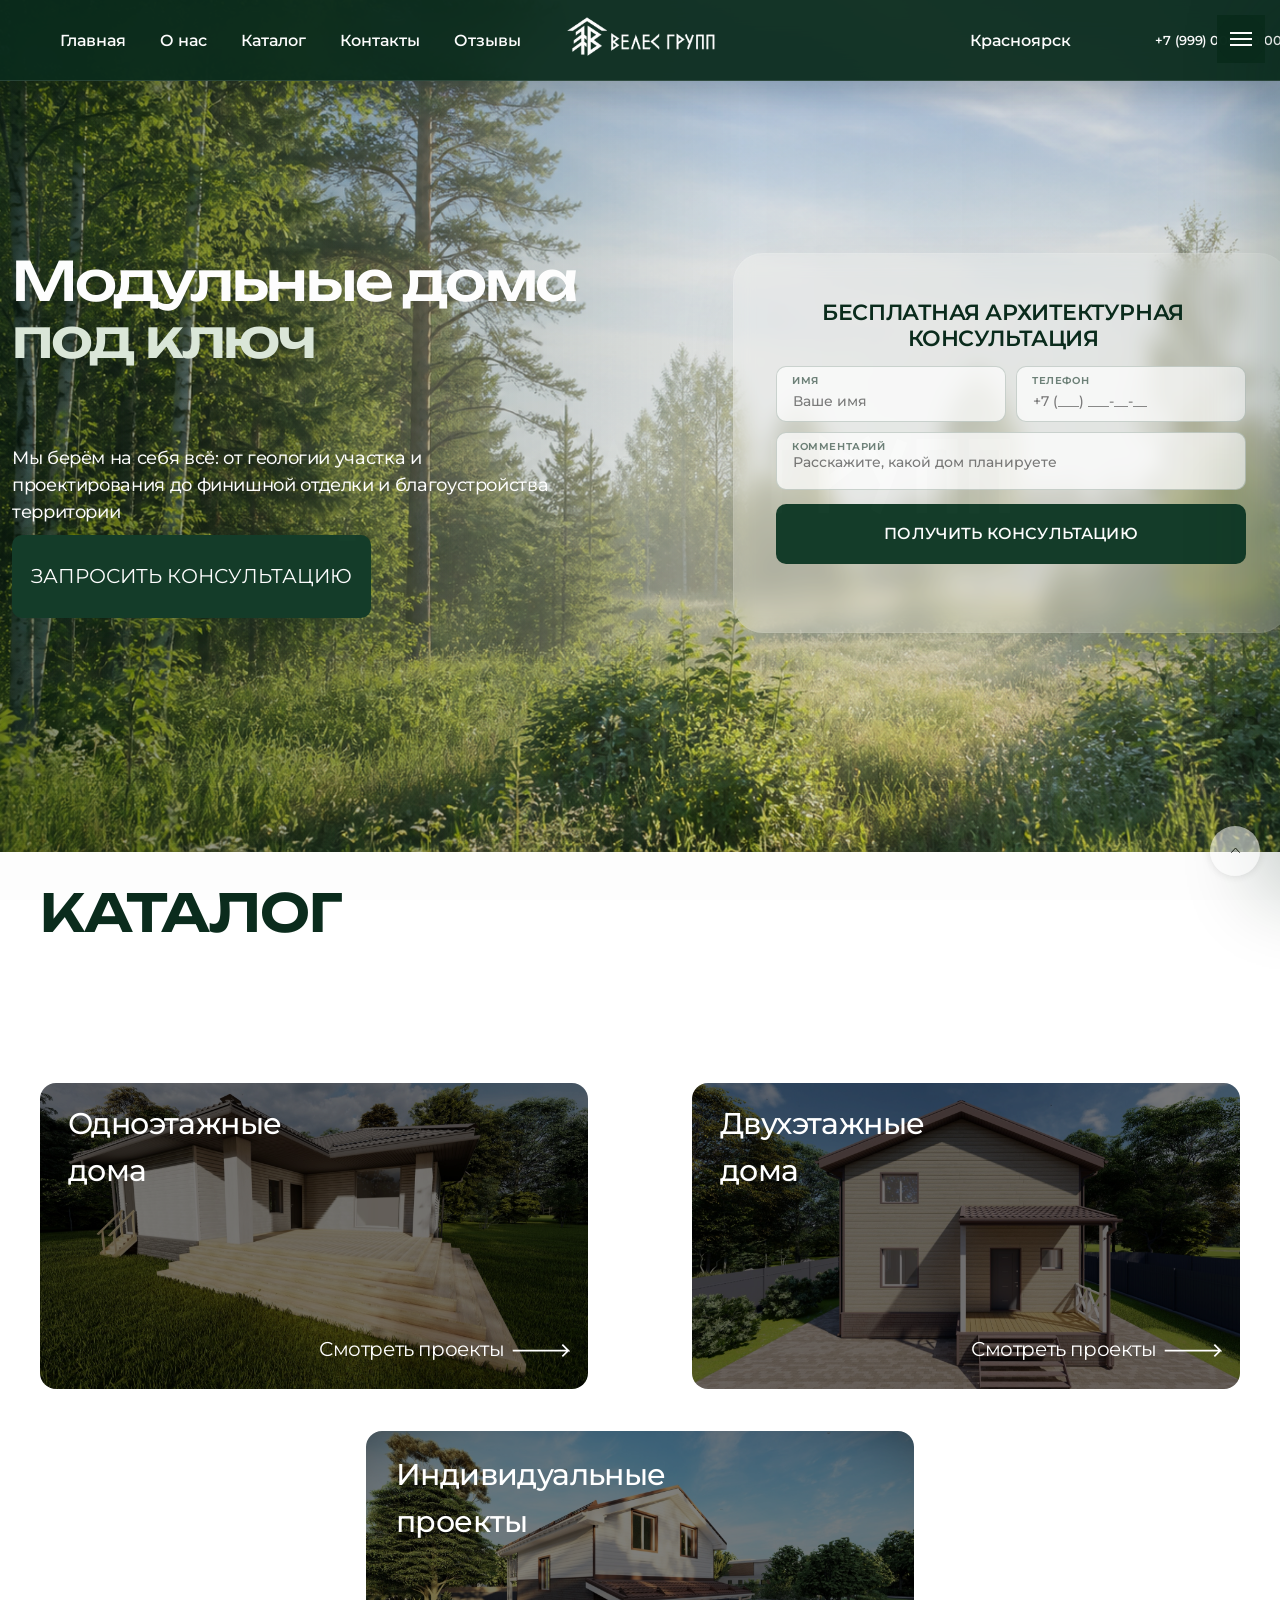
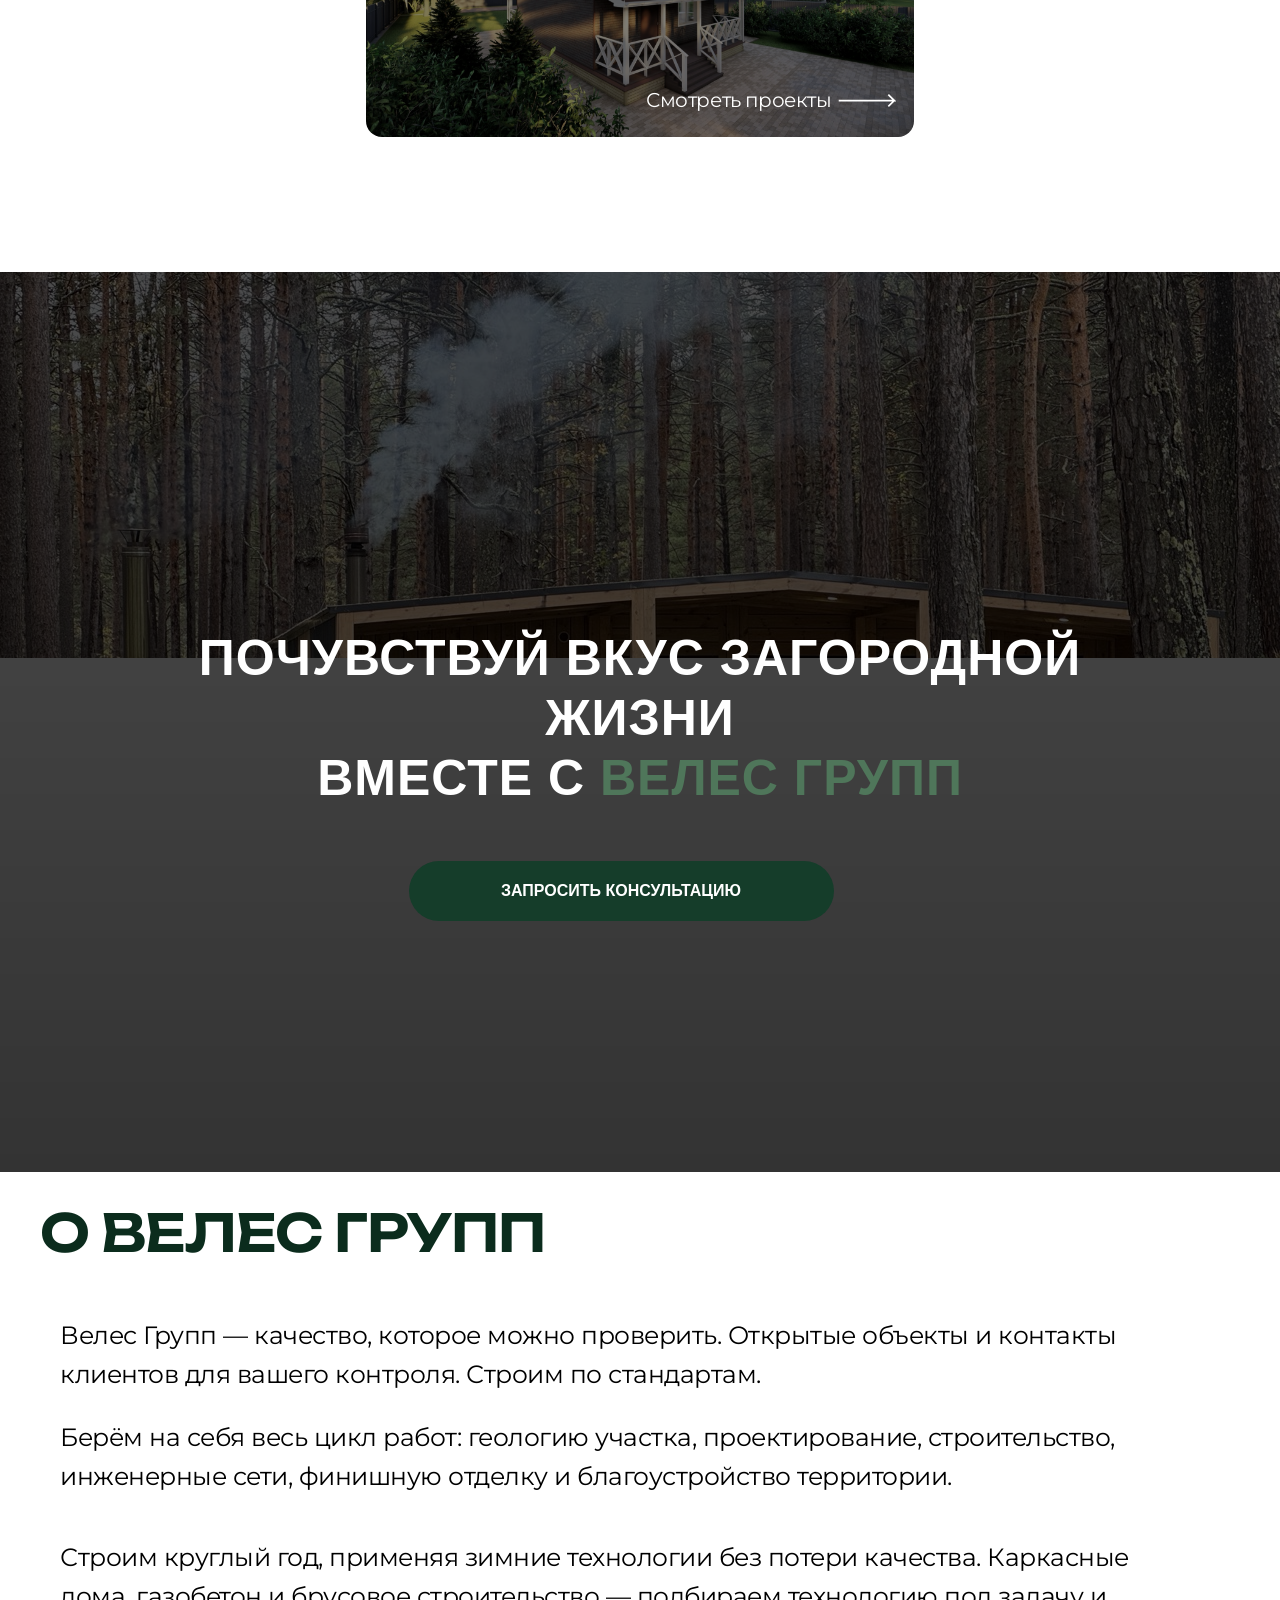
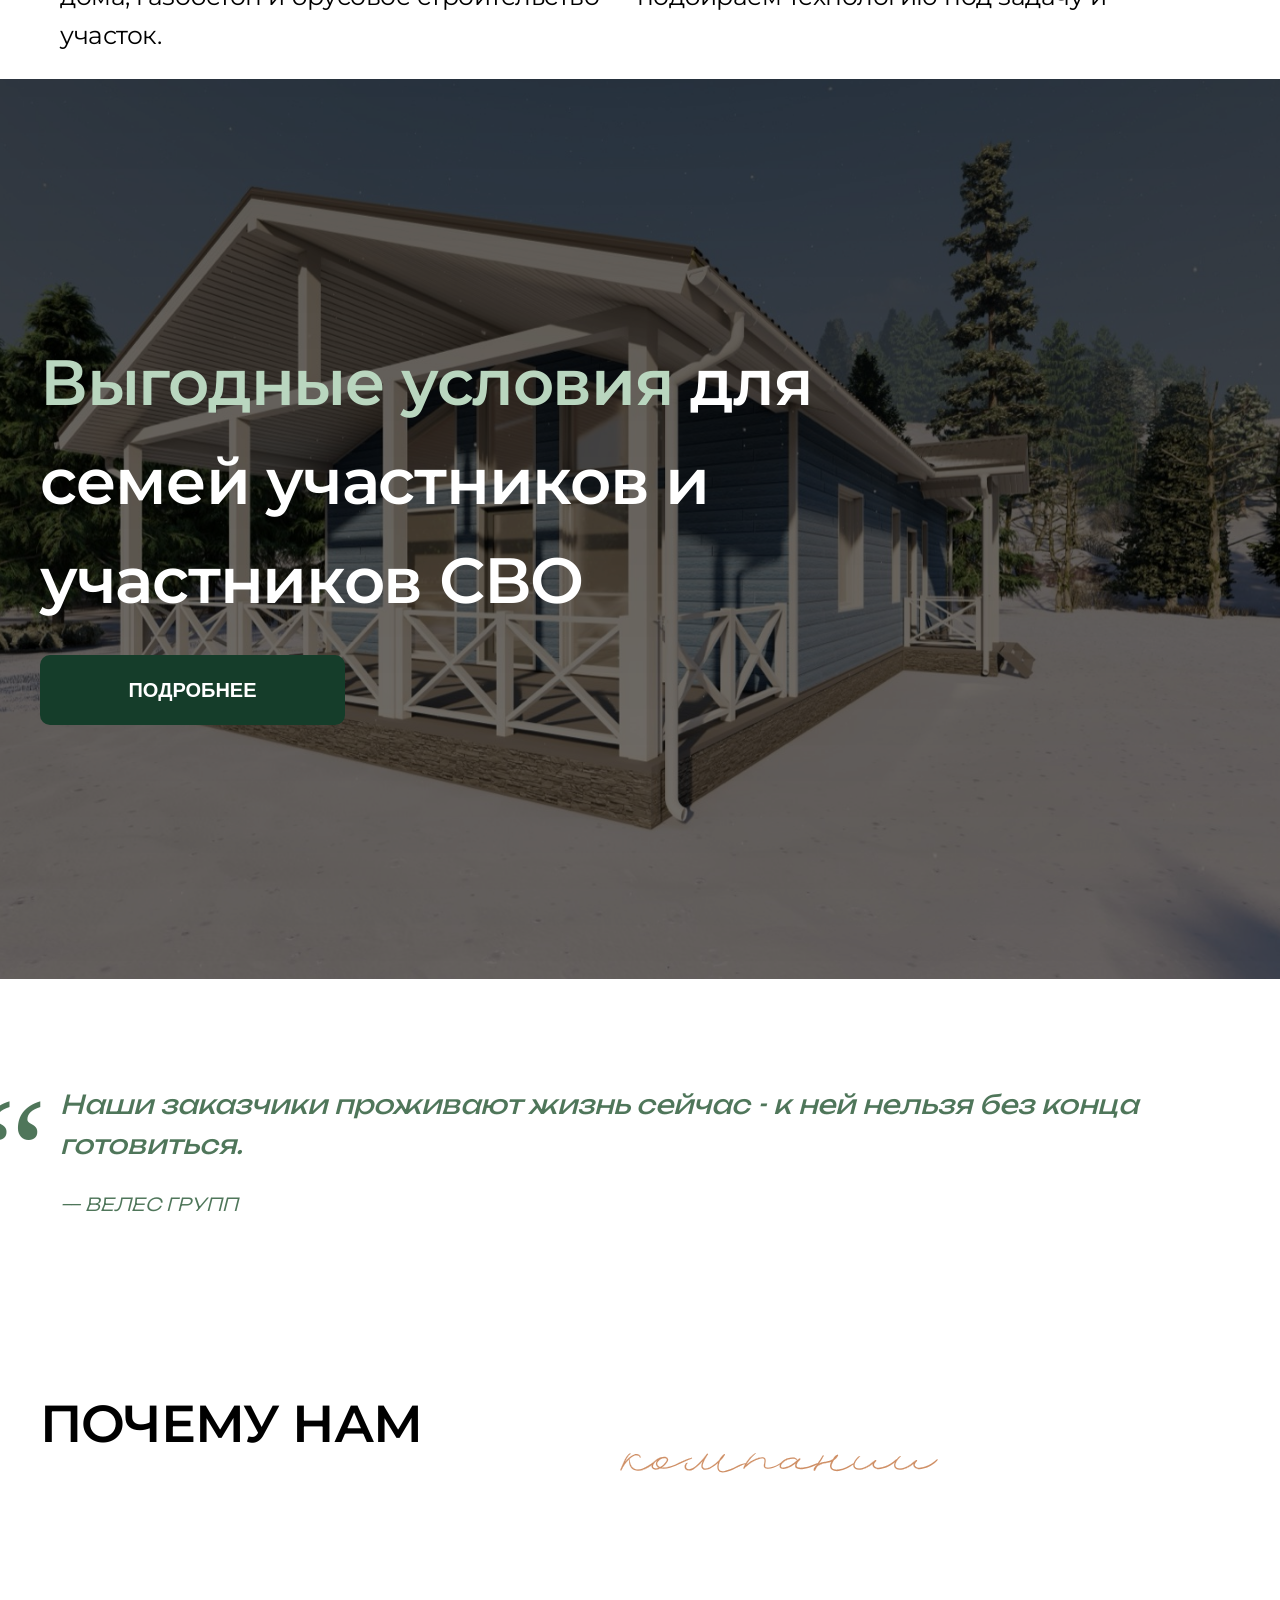
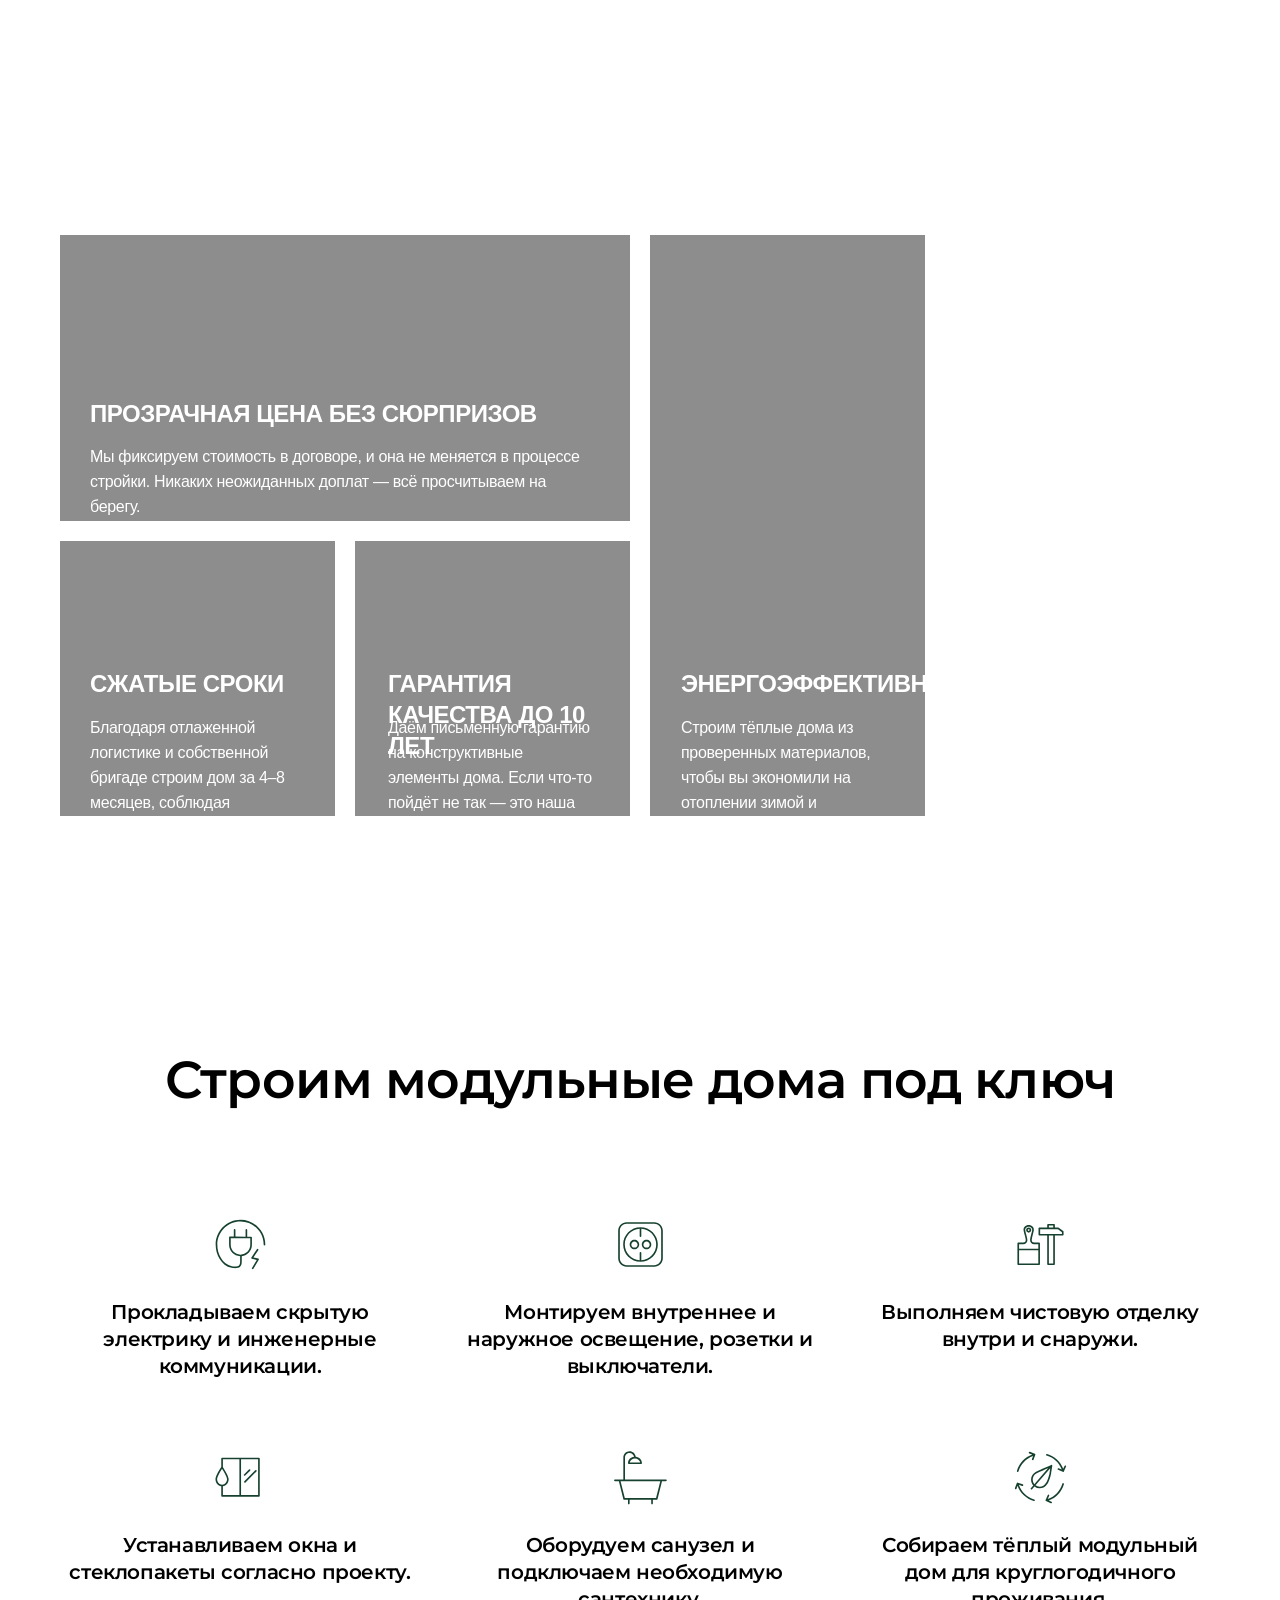
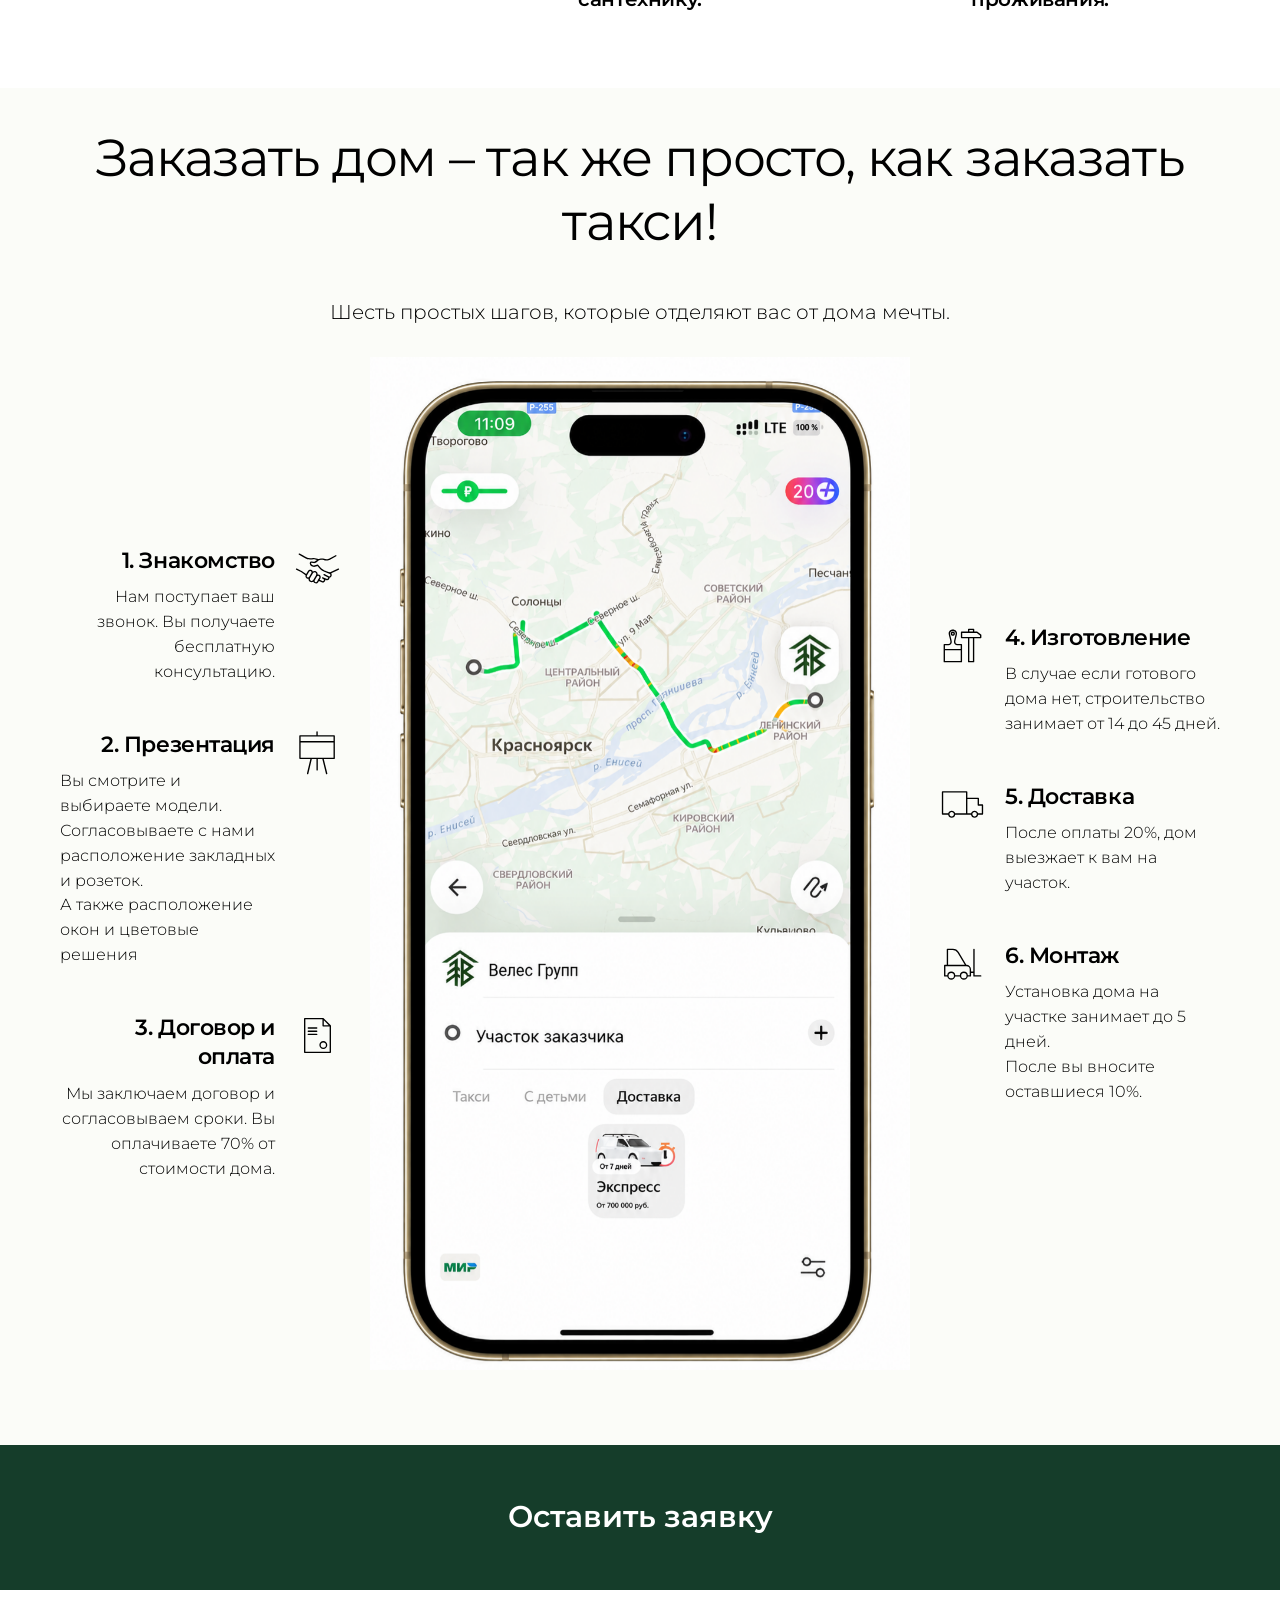
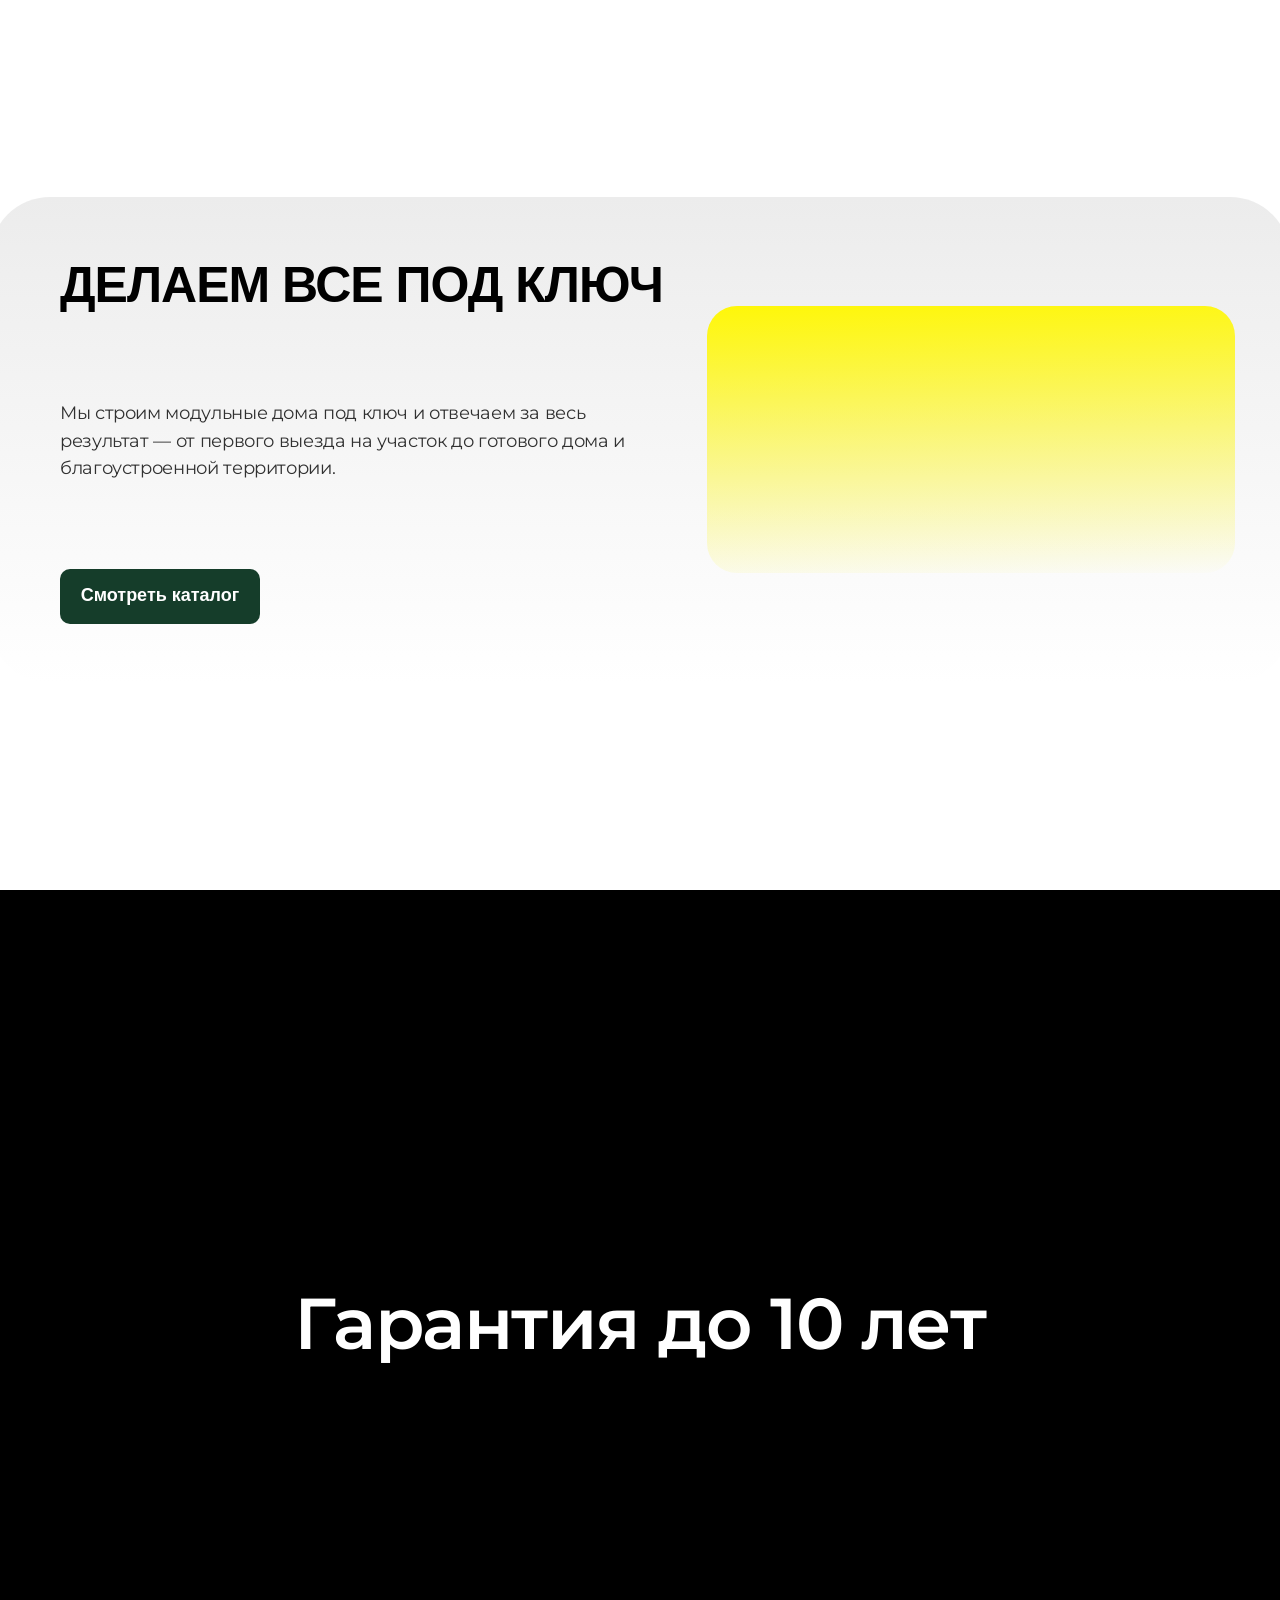
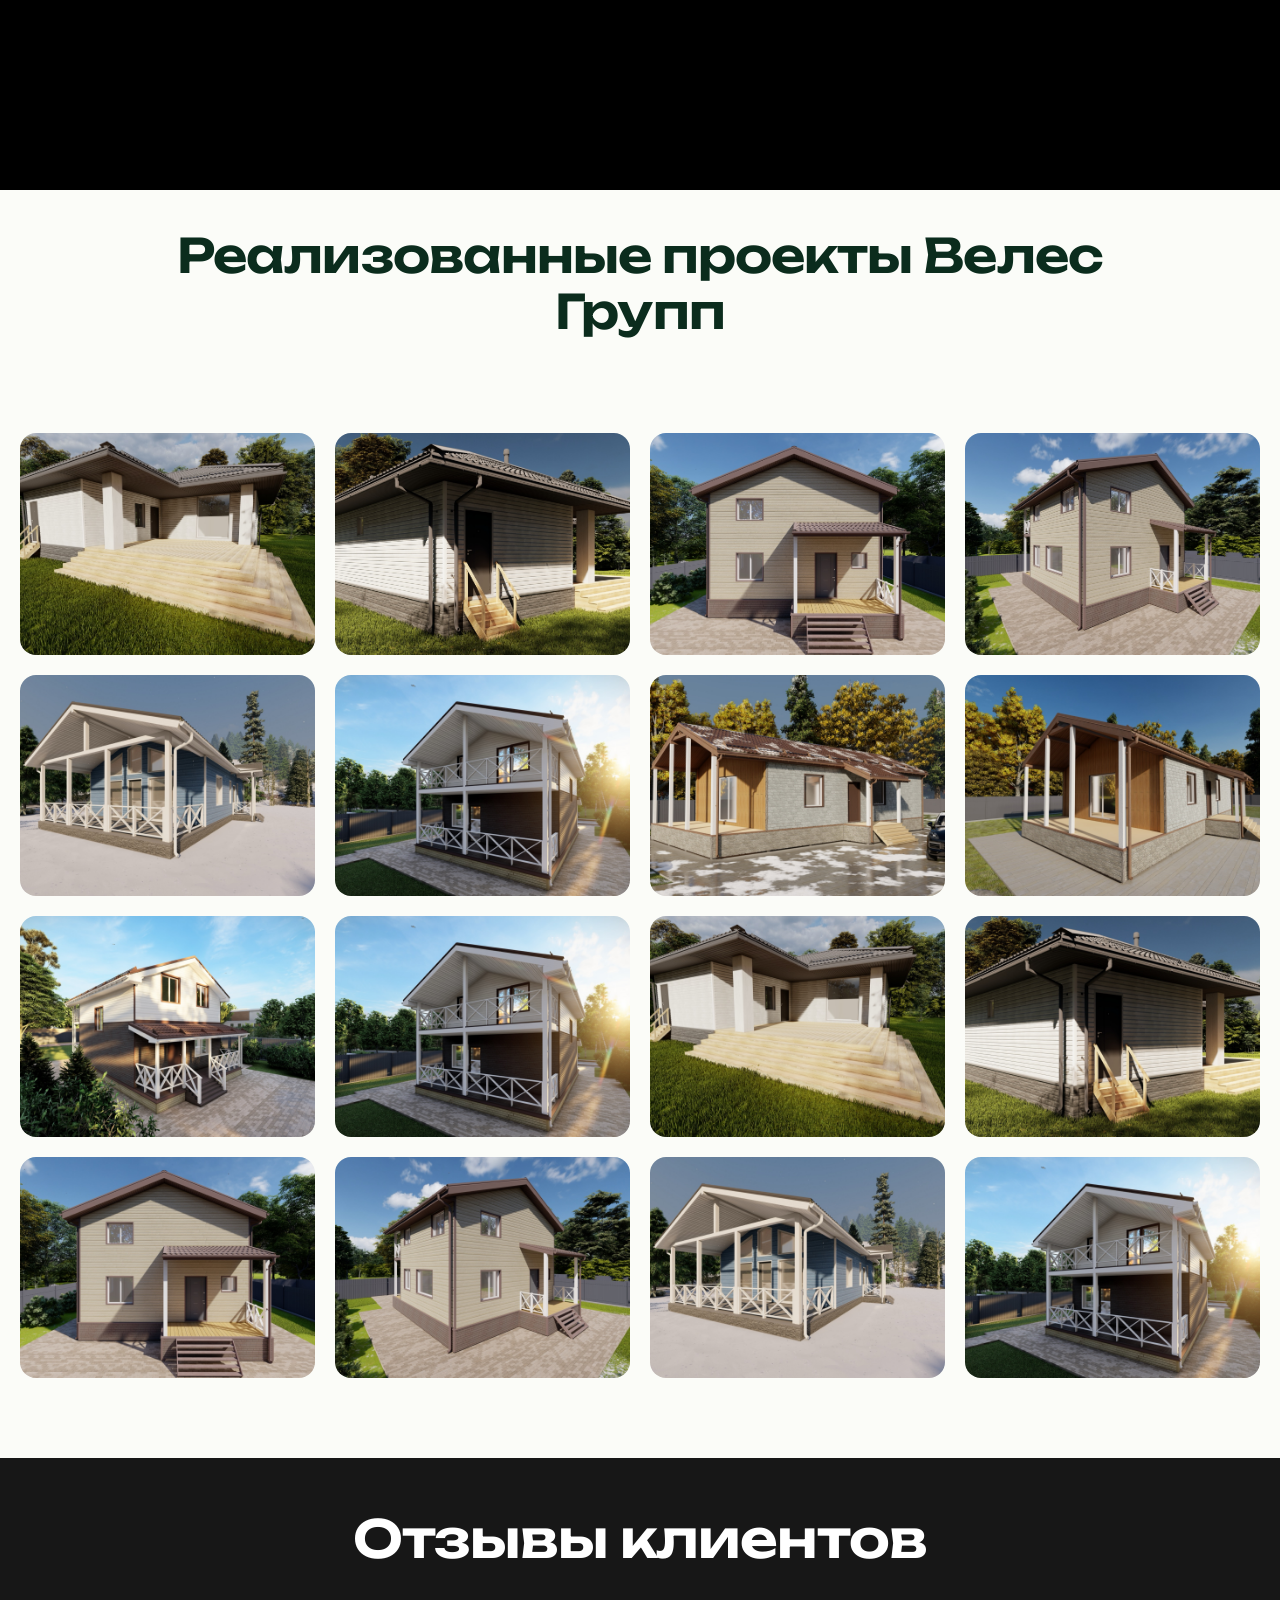
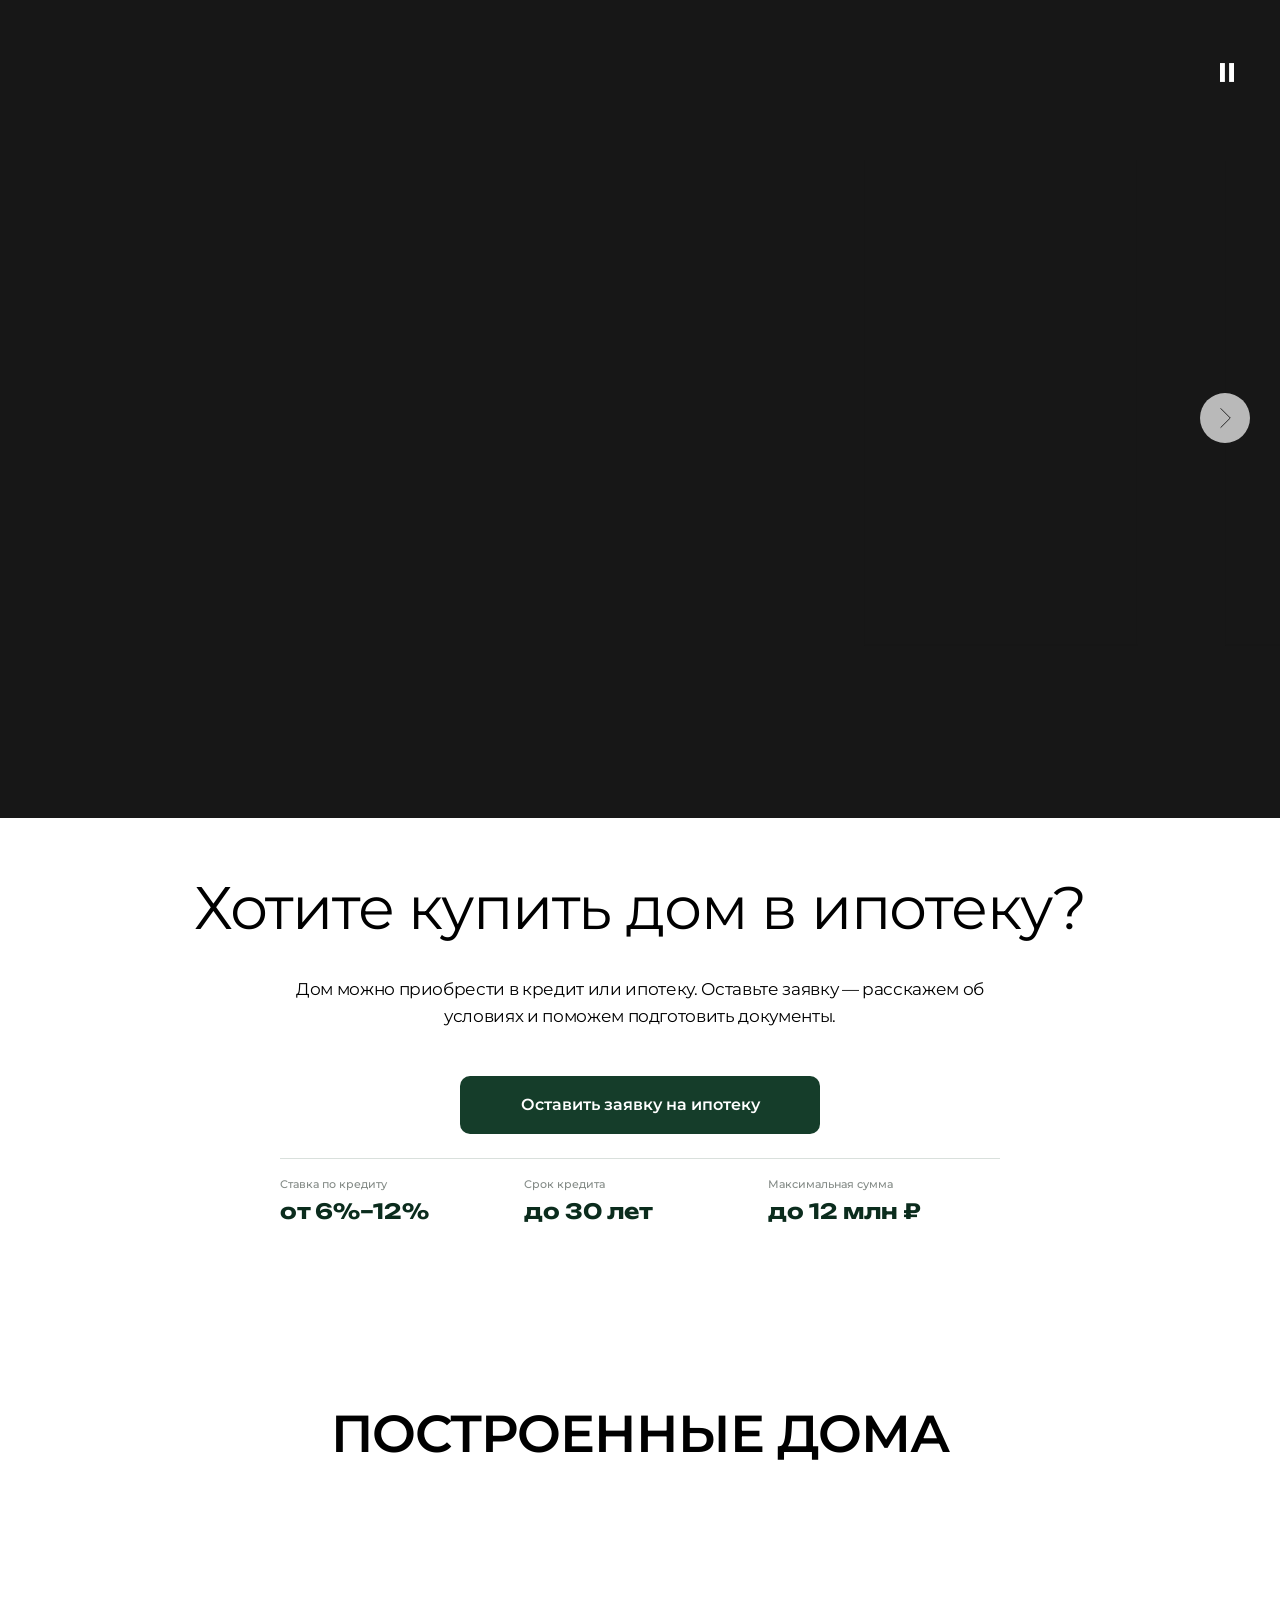
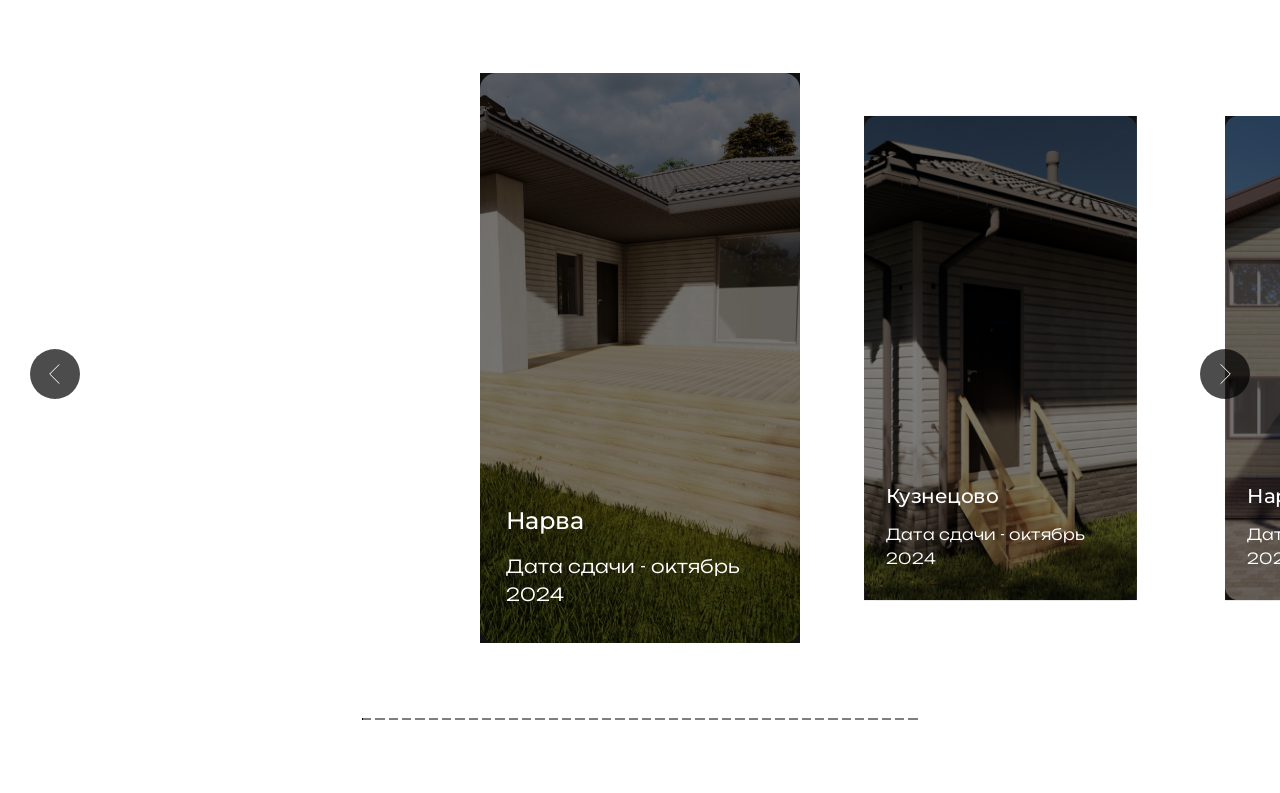
==== commit 55ec69f4: "Keep logo draw animation active on mobile" ====
--- a/index.html
+++ b/index.html
@@ -972,5 +972,5 @@
 </div> </label> </div> <link rel="stylesheet" href="reference/static.tildacdn.com/css/14wpCceHeUuV.css"> <script src="reference/static.tildacdn.com/js/GWmUpcOBDVXq.js"></script> <script type="text/javascript">t_onReady(function() {try {t_onFuncLoad('t_input_imgselect_invertColor',function() {t_input_imgselect_invertColor('737865456');});} catch(error) {console.error(error);}});</script> <style>#rec737865456 .t-img-select__indicator:after{background-color:#000000;}</style> </div> <div class="t-input-error" aria-live="polite" id="error_1534434209351"></div> </div> <div class="t-input-group t-input-group_rd " data-input-lid="1657444395920" role="radiogroup" aria-labelledby="field-title_1657444395920" data-field-radcb="rb" data-field-async="true" data-field-type="rd" data-field-name="Какая желаемая площадь?"> <div class="t-input-title t-descr t-descr_md" id="field-title_1657444395920" data-redactor-toolbar="no" field="li_title__1657444395920" style="color:;">Какая желаемая площадь?</div> <div class="t-input-block "> <div class="t-radio__wrapper"> <label class="t-radio__item t-radio__control t-text t-text_xs" style=""> <input type="radio" name="Какая желаемая площадь?" value="8 м² " class="t-radio js-tilda-rule" data-tilda-req="1" aria-required="true"> <div class="t-radio__indicator" style="border-color:#000000"></div> <span>8 м² </span> </label> <label class="t-radio__item t-radio__control t-text t-text_xs" style=""> <input type="radio" name="Какая желаемая площадь?" value="16 м² " class="t-radio js-tilda-rule" data-tilda-req="1" aria-required="true"> <div class="t-radio__indicator" style="border-color:#000000"></div> <span>16 м² </span> </label> <label class="t-radio__item t-radio__control t-text t-text_xs" style=""> <input type="radio" name="Какая желаемая площадь?" value="21 м² " class="t-radio js-tilda-rule" data-tilda-req="1" aria-required="true"> <div class="t-radio__indicator" style="border-color:#000000"></div> <span>21 м² </span> </label> <label class="t-radio__item t-radio__control t-text t-text_xs" style=""> <input type="radio" name="Какая желаемая площадь?" value="30 м² " class="t-radio js-tilda-rule" data-tilda-req="1" aria-required="true"> <div class="t-radio__indicator" style="border-color:#000000"></div> <span>30 м² </span> </label> <label class="t-radio__item t-radio__control t-text t-text_xs" style=""> <input type="radio" name="Какая желаемая площадь?" value="45 м² " class="t-radio js-tilda-rule" data-tilda-req="1" aria-required="true"> <div class="t-radio__indicator" style="border-color:#000000"></div> <span>45 м² </span> </label> <label class="t-radio__item t-radio__control t-text t-text_xs" style=""> <input type="radio" name="Какая желаемая площадь?" value="65 м² " class="t-radio js-tilda-rule" data-tilda-req="1" aria-required="true"> <div class="t-radio__indicator" style="border-color:#000000"></div> <span>65 м² </span> </label> <label class="t-radio__item t-radio__control t-text t-text_xs" style=""> <input type="radio" name="Какая желаемая площадь?" value="Нужно больше" class="t-radio js-tilda-rule" data-tilda-req="1" aria-required="true"> <div class="t-radio__indicator" style="border-color:#000000"></div> <span>Нужно больше</span> </label> <script>t_onReady(function() {t_onFuncLoad('t_loadJsFile',function() {t_loadJsFile('https://static.tildacdn.com/js/tilda-variant-select-1.0.min.js',function() {t_onFuncLoad('t_input_radiobuttons_init',function() {try {t_input_radiobuttons_init('737865456','1657444395920');} catch(e) {console.log(e)}})})});});</script> <style>#rec737865456 .t-radio__indicator:after{background:#000000;}</style> </div> </div> <div class="t-input-error" aria-live="polite" id="error_1657444395920"></div> </div> <div class="t-input-group t-input-group_rd " data-input-lid="1657733275826" role="radiogroup" aria-labelledby="field-title_1657733275826" data-field-radcb="rb" data-field-async="true" data-field-type="rd" data-field-name="Планируемый срок сдачи в эксплуатацию "> <div class="t-input-title t-descr t-descr_md" id="field-title_1657733275826" data-redactor-toolbar="no" field="li_title__1657733275826" style="color:;">Планируемый срок сдачи в эксплуатацию </div> <div class="t-input-block "> <div class="t-radio__wrapper"> <label class="t-radio__item t-radio__control t-text t-text_xs" style=""> <input type="radio" name="Планируемый срок сдачи в эксплуатацию " value="Лето 2025" class="t-radio js-tilda-rule" data-tilda-req="1" aria-required="true"> <div class="t-radio__indicator" style="border-color:#000000"></div> <span>Лето 2025</span> </label> <label class="t-radio__item t-radio__control t-text t-text_xs" style=""> <input type="radio" name="Планируемый срок сдачи в эксплуатацию " value="Осень 2024" class="t-radio js-tilda-rule" data-tilda-req="1" aria-required="true"> <div class="t-radio__indicator" style="border-color:#000000"></div> <span>Осень 2024</span> </label> <label class="t-radio__item t-radio__control t-text t-text_xs" style=""> <input type="radio" name="Планируемый срок сдачи в эксплуатацию " value="Зима 2025" class="t-radio js-tilda-rule" data-tilda-req="1" aria-required="true"> <div class="t-radio__indicator" style="border-color:#000000"></div> <span>Зима 2025</span> </label> <label class="t-radio__item t-radio__control t-text t-text_xs" style=""> <input type="radio" name="Планируемый срок сдачи в эксплуатацию " value="Весна 2025" class="t-radio js-tilda-rule" data-tilda-req="1" aria-required="true"> <div class="t-radio__indicator" style="border-color:#000000"></div> <span>Весна 2025</span> </label> <script>t_onReady(function() {t_onFuncLoad('t_loadJsFile',function() {t_loadJsFile('https://static.tildacdn.com/js/tilda-variant-select-1.0.min.js',function() {t_onFuncLoad('t_input_radiobuttons_init',function() {try {t_input_radiobuttons_init('737865456','1657733275826');} catch(e) {console.log(e)}})})});});</script> <style>#rec737865456 .t-radio__indicator:after{background:#000000;}</style> </div> </div> <div class="t-input-error" aria-live="polite" id="error_1657733275826"></div> </div> <div class="t-input-group t-input-group_rd " data-input-lid="1657733605246" role="radiogroup" aria-labelledby="field-title_1657733605246" data-field-radcb="rb" data-field-async="true" data-field-type="rd" data-field-name="Есть ли у вас свой участок"> <div class="t-input-title t-descr t-descr_md" id="field-title_1657733605246" data-redactor-toolbar="no" field="li_title__1657733605246" style="color:;">Есть ли у вас свой участок</div> <div class="t-input-block "> <div class="t-radio__wrapper"> <label class="t-radio__item t-radio__control t-text t-text_xs" style=""> <input type="radio" name="Есть ли у вас свой участок" value="Да" class="t-radio js-tilda-rule" data-tilda-req="1" aria-required="true"> <div class="t-radio__indicator" style="border-color:#000000"></div> <span>Да</span> </label> <label class="t-radio__item t-radio__control t-text t-text_xs" style=""> <input type="radio" name="Есть ли у вас свой участок" value="Нет, но очень бы хотелось" class="t-radio js-tilda-rule" data-tilda-req="1" aria-required="true"> <div class="t-radio__indicator" style="border-color:#000000"></div> <span>Нет, но очень бы хотелось</span> </label> <script>t_onReady(function() {t_onFuncLoad('t_loadJsFile',function() {t_loadJsFile('https://static.tildacdn.com/js/tilda-variant-select-1.0.min.js',function() {t_onFuncLoad('t_input_radiobuttons_init',function() {try {t_input_radiobuttons_init('737865456','1657733605246');} catch(e) {console.log(e)}})})});});</script> <style>#rec737865456 .t-radio__indicator:after{background:#000000;}</style> </div> </div> <div class="t-input-error" aria-live="polite" id="error_1657733605246"></div> </div> <div class="t-input-group t-input-group_qn " data-input-lid="1534435425911" data-field-async="true" data-field-type="qn" data-field-name="Сколько домов вам нужно" data-default-value="2"> <label for="input_1534435425911" class="t-input-title t-descr t-descr_md" id="field-title_1534435425911" data-redactor-toolbar="no" field="li_title__1534435425911" style="color:;">Сколько домов вам нужно</label> <div class="t-input-block "> <div class="t-inputquantity__wrapper"> <button type="button" class="t-inputquantity__btn t-inputquantity__btn-minus" aria-label="Минус" style="color:#000000"> <svg xmlns="http://www.w3.org/2000/svg" width="20" height="20" viewBox="0 0 24 24" fill="currentColor"><path d="M5 11V13H19V11H5Z"></path></svg> </button> <input type="number" inputmode="numeric" name="Сколько домов вам нужно" id="input_1534435425911" class="t-input t-inputquantity js-tilda-rule t-input_bbonly" value="2" data-tilda-req="1" aria-required="true" data-tilda-rule="number" style="color:#000000;border:1px solid #b3b3b3;"> <button type="button" class="t-inputquantity__btn t-inputquantity__btn-plus" aria-label="Плюс" style="color:#000000"> <svg xmlns="http://www.w3.org/2000/svg" width="20" height="20" viewBox="0 0 24 24" fill="currentColor"><path d="M11 11V5H13V11H19V13H13V19H11V13H5V11H11Z"></path></svg> </button> </div> <script>t_onReady(function() {t_onFuncLoad('t_loadJsFile',function() {t_loadJsFile('https://static.tildacdn.com/js/tilda-quantity-1.0.min.js',function() {t_onFuncLoad('t_input_quantity_init',function() {t_input_quantity_init('737865456','1534435425911');})})});});</script> </div> <div class="t-input-error" aria-live="polite" id="error_1534435425911"></div> </div> <div class="t-input-group t-input-group_nm " data-input-lid="1534435412060" data-field-type="nm" data-field-name="Name"> <div class="t-input-block "> <input type="text" autocomplete="name" name="Name" id="input_1534435412060" class="t-input js-tilda-rule t-input_bbonly" value="" placeholder="Ваше имя" data-tilda-req="1" aria-required="true" data-tilda-rule="name" aria-describedby="error_1534435412060" style="color:#000000;border:1px solid #b3b3b3;"> </div> <div class="t-input-error" aria-live="polite" id="error_1534435412060"></div> </div> <div class="t-input-group t-input-group_ph " data-input-lid="1534435399799" data-field-async="true" data-field-type="ph" data-field-name="Phone"> <div class="t-input-block "> <input type="tel" autocomplete="tel" name="Phone" id="input_1534435399799" data-phonemask-init="no" data-phonemask-id="737865456" data-phonemask-lid="1534435399799" data-phonemask-maskcountry="RU" class="t-input js-phonemask-input js-tilda-rule t-input_bbonly" value="" placeholder="+1(000)000-0000" data-tilda-req="1" aria-required="true" aria-describedby="error_1534435399799" style="color:#000000;border:1px solid #b3b3b3;"> <script type="text/javascript">t_onReady(function() {t_onFuncLoad('t_loadJsFile',function() {t_loadJsFile('https://static.tildacdn.com/js/tilda-phone-mask-1.1.min.js',function() {t_onFuncLoad('t_form_phonemask_load',function() {var phoneMasks=document.querySelectorAll('#rec737865456 [data-phonemask-lid="1534435399799"]');t_form_phonemask_load(phoneMasks);});})})});</script> </div> <div class="t-input-error" aria-live="polite" id="error_1534435399799"></div> </div> <input type="hidden" name="Hidden" tabindex="-1" value="Красноярск"> <div class="t-form__errorbox-middle"> <!--noindex--> <div class="js-errorbox-all t-form__errorbox-wrapper" style="display:none;" data-nosnippet="" tabindex="-1" aria-label="Ошибки при заполнении формы"> <ul role="list" class="t-form__errorbox-text t-text t-text_md"> <li class="t-form__errorbox-item js-rule-error js-rule-error-all"></li> <li class="t-form__errorbox-item js-rule-error js-rule-error-req"></li> <li class="t-form__errorbox-item js-rule-error js-rule-error-email"></li> <li class="t-form__errorbox-item js-rule-error js-rule-error-name"></li> <li class="t-form__errorbox-item js-rule-error js-rule-error-phone"></li> <li class="t-form__errorbox-item js-rule-error js-rule-error-minlength"></li> <li class="t-form__errorbox-item js-rule-error js-rule-error-string"></li> </ul> </div> <!--/noindex--> </div> <div class="t-form__submit"> <button class="t-submit t-btnflex t-btnflex_type_submit t-btnflex_sm" type="submit" data-btneffects-first="btneffects-flash"><span class="t-btnflex__text">Рассчитать стоимость </span> <style>#rec737865456 .t-btnflex.t-btnflex_type_submit {color:#ffffff;background-color:#cf8f64;--border-width:0px;border-style:none !important;border-radius:10px;box-shadow:none !important;transition-duration:0.2s;transition-property:background-color,color,border-color,box-shadow,opacity,transform,gap;transition-timing-function:ease-in-out;}</style></button> </div> </div> <div class="t-form__errorbox-bottom"> <!--noindex--> <div class="js-errorbox-all t-form__errorbox-wrapper" style="display:none;" data-nosnippet="" tabindex="-1" aria-label="Ошибки при заполнении формы"> <ul role="list" class="t-form__errorbox-text t-text t-text_md"> <li class="t-form__errorbox-item js-rule-error js-rule-error-all"></li> <li class="t-form__errorbox-item js-rule-error js-rule-error-req"></li> <li class="t-form__errorbox-item js-rule-error js-rule-error-email"></li> <li class="t-form__errorbox-item js-rule-error js-rule-error-name"></li> <li class="t-form__errorbox-item js-rule-error js-rule-error-phone"></li> <li class="t-form__errorbox-item js-rule-error js-rule-error-minlength"></li> <li class="t-form__errorbox-item js-rule-error js-rule-error-string"></li> </ul> </div> <!--/noindex--> </div> </form> <style>#rec737865456 input::-webkit-input-placeholder {color:#000000;opacity:0.5;}#rec737865456 input::-moz-placeholder{color:#000000;opacity:0.5;}#rec737865456 input:-moz-placeholder {color:#000000;opacity:0.5;}#rec737865456 input:-ms-input-placeholder{color:#000000;opacity:0.5;}#rec737865456 textarea::-webkit-input-placeholder {color:#000000;opacity:0.5;}#rec737865456 textarea::-moz-placeholder{color:#000000;opacity:0.5;}#rec737865456 textarea:-moz-placeholder {color:#000000;opacity:0.5;}#rec737865456 textarea:-ms-input-placeholder{color:#000000;opacity:0.5;}</style> </div> <div class="t862__btn-wrapper"> <button class="t-btn t-btnflex t-btnflex_type_button2 t-btnflex_sm t862__btn_prev" type="button"><span class="t-btnflex__text">←�Назад</span> <style>#rec737865456 .t-btnflex.t-btnflex_type_button2 {--border-width:0px;border-style:none !important;border-radius:10px;box-shadow:none !important;transition-duration:0.2s;transition-property:background-color,color,border-color,box-shadow,opacity,transform,gap;transition-timing-function:ease-in-out;}</style></button> <button class="t-btn t-btnflex t-btnflex_type_button t-btnflex_sm t862__btn_next" type="button" data-btneffects-first="btneffects-flash"><span class="t-btnflex__text">Далее�→</span> <style>#rec737865456 .t-btnflex.t-btnflex_type_button {color:#ffffff;background-color:#cf8f64;--border-width:0px;border-style:none !important;border-radius:10px;box-shadow:none !important;transition-duration:0.2s;transition-property:background-color,color,border-color,box-shadow,opacity,transform,gap;transition-timing-function:ease-in-out;}</style></button> <button class="t-btn t-btnflex t-btnflex_type_button t-btnflex_sm t862__btn_result" type="button" data-btneffects-first="btneffects-flash"><span class="t-btnflex__text">Последний вопрос </span> <style>#rec737865456 .t-btnflex.t-btnflex_type_button {color:#ffffff;background-color:#cf8f64;--border-width:0px;border-style:none !important;border-radius:10px;box-shadow:none !important;transition-duration:0.2s;transition-property:background-color,color,border-color,box-shadow,opacity,transform,gap;transition-timing-function:ease-in-out;}</style></button> </div> </div> </div> </div> </div> </div> </div> <script>t_onReady(function() {var rec=document.querySelector('#rec' + 737865456);if(!rec) return;var inputGroupStep=rec.querySelector('.t-input-group_st');if(inputGroupStep&&inputGroupStep.parentNode) {inputGroupStep.parentNode.removeChild(inputGroupStep);}
 var form=rec.querySelector('.t-form');if(form.classList.contains('t-conditional-form')) {var conditionalForm='https://static.tildacdn.com/js/tilda-conditional-form-1.0.min.js';if(!document.querySelector("script[src^='" + conditionalForm + "']")) {var conditionalFormScript=document.createElement('script');conditionalFormScript.src=conditionalForm;conditionalFormScript.async=true;document.head.appendChild(conditionalFormScript);}}
 t_onFuncLoad('t862_init',function() {t862_init('737865456');});});</script> <style>#rec737865456 .t-btn[data-btneffects-first],#rec737865456 .t-btn[data-btneffects-second],#rec737865456 .t-btn[data-btneffects-third],#rec737865456 .t-btn[data-btneffects-block],#rec737865456 .t-submit[data-btneffects-first],#rec737865456 .t-submit[data-btneffects-second],#rec737865456 .t-submit[data-btneffects-third],#rec737865456 .t-submit[data-btneffects-block]{position:relative;overflow:hidden;isolation:isolate;}#rec737865456 .t-btn[data-btneffects-first="btneffects-flash"] .t-btn_wrap-effects,#rec737865456 .t-submit[data-btneffects-first="btneffects-flash"] .t-btn_wrap-effects{position:absolute;top:0;left:0;width:100%;height:100%;-webkit-transform:translateX(-85px);-ms-transform:translateX(-85px);transform:translateX(-85px);-webkit-animation-name:flash;animation-name:flash;-webkit-animation-duration:3s;animation-duration:3s;-webkit-animation-timing-function:linear;animation-timing-function:linear;-webkit-animation-iteration-count:infinite;animation-iteration-count:infinite;}#rec737865456 .t-btn[data-btneffects-first="btneffects-flash"] .t-btn_wrap-effects_md,#rec737865456 .t-submit[data-btneffects-first="btneffects-flash"] .t-btn_wrap-effects_md{-webkit-animation-name:flash-md;animation-name:flash-md;}#rec737865456 .t-btn[data-btneffects-first="btneffects-flash"] .t-btn_wrap-effects_lg,#rec737865456 .t-submit[data-btneffects-first="btneffects-flash"] .t-btn_wrap-effects_lg{-webkit-animation-name:flash-lg;animation-name:flash-lg;}#rec737865456 .t-btn[data-btneffects-first="btneffects-flash"] .t-btn_effects,#rec737865456 .t-submit[data-btneffects-first="btneffects-flash"] .t-btn_effects{background:-webkit-gradient(linear,left top,right top,from(rgba(255,255,255,.1)),to(rgba(255,255,255,.4)));background:-webkit-linear-gradient(left,rgba(255,255,255,.1),rgba(255,255,255,.4));background:-o-linear-gradient(left,rgba(255,255,255,.1),rgba(255,255,255,.4));background:linear-gradient(90deg,rgba(255,255,255,.1),rgba(255,255,255,.4));width:45px;height:100%;position:absolute;top:0;left:30px;-webkit-transform:skewX(-45deg);-ms-transform:skewX(-45deg);transform:skewX(-45deg);}@-webkit-keyframes flash{20%{-webkit-transform:translateX(100%);transform:translateX(100%);}100%{-webkit-transform:translateX(100%);transform:translateX(100%);}}@keyframes flash{20%{-webkit-transform:translateX(100%);transform:translateX(100%);}100%{-webkit-transform:translateX(100%);transform:translateX(100%);}}@-webkit-keyframes flash-md{30%{-webkit-transform:translateX(100%);transform:translateX(100%);}100%{-webkit-transform:translateX(100%);transform:translateX(100%);}}@keyframes flash-md{30%{-webkit-transform:translateX(100%);transform:translateX(100%);}100%{-webkit-transform:translateX(100%);transform:translateX(100%);}}@-webkit-keyframes flash-lg{40%{-webkit-transform:translateX(100%);transform:translateX(100%);}100%{-webkit-transform:translateX(100%);transform:translateX(100%);}}@keyframes flash-lg{40%{-webkit-transform:translateX(100%);transform:translateX(100%);}100%{-webkit-transform:translateX(100%);transform:translateX(100%);}}</style> <script>t_onReady(function() {window.setTimeout(function() {var rec=document.getElementById('rec737865456');if(!rec) return;var firstButton=rec.querySelectorAll('.t-btn[data-btneffects-first], .t-submit[data-btneffects-first]');Array.prototype.forEach.call(firstButton,function(button) {var buttonEffect=button.querySelector('.t-btn_wrap-effects');if(!buttonEffect) {button.insertAdjacentHTML('beforeend','<div class="t-btn_wrap-effects"><div class="t-btn_effects"></div></div>');buttonEffect=button.querySelector('.t-btn_wrap-effects');};if(button.offsetWidth>230) {buttonEffect.classList.add('t-btn_wrap-effects_md');};if(button.offsetWidth>750) {buttonEffect.classList.remove('t-btn_wrap-effects_md');buttonEffect.classList.add('t-btn_wrap-effects_lg');}});},1000);});</script> </div> <div id="rec737865457" class="r t-rec t-rec_pt_45 t-rec_pb_45" style="padding-top:45px;padding-bottom:45px; " data-animationappear="off" data-record-type="555"> <!-- t555 --> <div class="t555"> <div class="t-container" style="margin:0 auto;"> <div class="t-col t-col_5 "> <div class="t555__contentbox" style="height:400px;"> <div class="t555__contentwrapper"> <div class="t555__title t-heading t-heading_sm" field="title"><div style="font-size: 52px;" data-customstyle="yes"><span style="font-weight: 500;">Контакты</span></div></div> <div class="t-text t-text_md" field="text"><div style="font-size: 20px;" data-customstyle="yes">г. Красноярск ул. 26 бакинских Комисаров 1/1<br><a href="tel:+79330277070">+7(933)-027-70-70</a></div></div> <div class="t-sociallinks"> <ul role="list" class="t-sociallinks__wrapper" aria-label="Соц. сети"> <!-- new soclinks --><li class="t-sociallinks__item t-sociallinks__item_instagram"><a href="https://instagram.com/dom_geography?igshid=YmMyMTA2M2Y=" target="_blank" rel="nofollow" aria-label="instagram" style="width: 30px; height: 30px;"><svg class="t-sociallinks__svg" role="presentation" width="30px" height="30px" viewBox="0 0 100 100" fill="none" xmlns="http://www.w3.org/2000/svg"> <path fill-rule="evenodd" clip-rule="evenodd" d="M50 100C77.6142 100 100 77.6142 100 50C100 22.3858 77.6142 0 50 0C22.3858 0 0 22.3858 0 50C0 77.6142 22.3858 100 50 100ZM25 39.3918C25 31.4558 31.4566 25 39.3918 25H60.6082C68.5442 25 75 31.4566 75 39.3918V60.8028C75 68.738 68.5442 75.1946 60.6082 75.1946H39.3918C31.4558 75.1946 25 68.738 25 60.8028V39.3918ZM36.9883 50.0054C36.9883 42.8847 42.8438 37.0922 50.0397 37.0922C57.2356 37.0922 63.0911 42.8847 63.0911 50.0054C63.0911 57.1252 57.2356 62.9177 50.0397 62.9177C42.843 62.9177 36.9883 57.1252 36.9883 50.0054ZM41.7422 50.0054C41.7422 54.5033 45.4641 58.1638 50.0397 58.1638C54.6153 58.1638 58.3372 54.5041 58.3372 50.0054C58.3372 45.5066 54.6145 41.8469 50.0397 41.8469C45.4641 41.8469 41.7422 45.5066 41.7422 50.0054ZM63.3248 39.6355C65.0208 39.6355 66.3956 38.2606 66.3956 36.5646C66.3956 34.8687 65.0208 33.4938 63.3248 33.4938C61.6288 33.4938 60.2539 34.8687 60.2539 36.5646C60.2539 38.2606 61.6288 39.6355 63.3248 39.6355Z" fill="#000000"></path> </svg></a></li>�<li class="t-sociallinks__item t-sociallinks__item_telegram"><a href="https://t.me/geographyhouse24" target="_blank" rel="nofollow" aria-label="telegram" style="width: 30px; height: 30px;"><svg class="t-sociallinks__svg" role="presentation" width="30px" height="30px" viewBox="0 0 100 100" fill="none" xmlns="http://www.w3.org/2000/svg"> <path fill-rule="evenodd" clip-rule="evenodd" d="M50 100c27.614 0 50-22.386 50-50S77.614 0 50 0 0 22.386 0 50s22.386 50 50 50Zm21.977-68.056c.386-4.38-4.24-2.576-4.24-2.576-3.415 1.414-6.937 2.85-10.497 4.302-11.04 4.503-22.444 9.155-32.159 13.734-5.268 1.932-2.184 3.864-2.184 3.864l8.351 2.577c3.855 1.16 5.91-.129 5.91-.129l17.988-12.238c6.424-4.38 4.882-.773 3.34.773l-13.49 12.882c-2.056 1.804-1.028 3.35-.129 4.123 2.55 2.249 8.82 6.364 11.557 8.16.712.467 1.185.778 1.292.858.642.515 4.111 2.834 6.424 2.319 2.313-.516 2.57-3.479 2.57-3.479l3.083-20.226c.462-3.511.993-6.886 1.417-9.582.4-2.546.705-4.485.767-5.362Z" fill="#000000"></path> </svg></a></li>�<li class="t-sociallinks__item t-sociallinks__item_vk"><a href="https://vk.com/geographymodul" target="_blank" rel="nofollow" aria-label="vk" style="width: 30px; height: 30px;"><svg class="t-sociallinks__svg" role="presentation" width="30px" height="30px" viewBox="0 0 100 100" fill="none" xmlns="http://www.w3.org/2000/svg"> <path fill-rule="evenodd" clip-rule="evenodd" d="M50 100c27.614 0 50-22.386 50-50S77.614 0 50 0 0 22.386 0 50s22.386 50 50 50ZM25 34c.406 19.488 10.15 31.2 27.233 31.2h.968V54.05c6.278.625 11.024 5.216 12.93 11.15H75c-2.436-8.87-8.838-13.773-12.836-15.647C66.162 47.242 71.783 41.62 73.126 34h-8.058c-1.749 6.184-6.932 11.805-11.867 12.336V34h-8.057v21.611C40.147 54.362 33.838 48.304 33.556 34H25Z" fill="#000000"></path> </svg></a></li>�<li class="t-sociallinks__item t-sociallinks__item_whatsapp"><a href="https://wa.me/79135559133" target="_blank" rel="nofollow" aria-label="whatsapp" style="width: 30px; height: 30px;"><svg class="t-sociallinks__svg" role="presentation" width="30px" height="30px" viewBox="0 0 100 100" fill="none" xmlns="http://www.w3.org/2000/svg"> <path fill-rule="evenodd" clip-rule="evenodd" d="M50 100C77.6142 100 100 77.6142 100 50C100 22.3858 77.6142 0 50 0C22.3858 0 0 22.3858 0 50C0 77.6142 22.3858 100 50 100ZM69.7626 28.9928C64.6172 23.841 57.7739 21.0027 50.4832 21C35.4616 21 23.2346 33.2252 23.2292 48.2522C23.2274 53.0557 24.4823 57.7446 26.8668 61.8769L23 76L37.4477 72.2105C41.4282 74.3822 45.9107 75.5262 50.4714 75.528H50.4823C65.5029 75.528 77.7299 63.301 77.7363 48.2749C77.7408 40.9915 74.9089 34.1446 69.7626 28.9928ZM62.9086 53.9588C62.2274 53.6178 58.8799 51.9708 58.2551 51.7435C57.6313 51.5161 57.1766 51.4024 56.7228 52.0845C56.269 52.7666 54.964 54.2998 54.5666 54.7545C54.1692 55.2092 53.7718 55.2656 53.0915 54.9246C52.9802 54.8688 52.8283 54.803 52.6409 54.7217C51.6819 54.3057 49.7905 53.4855 47.6151 51.5443C45.5907 49.7382 44.2239 47.5084 43.8265 46.8272C43.4291 46.1452 43.7837 45.7769 44.1248 45.4376C44.3292 45.2338 44.564 44.9478 44.7987 44.662C44.9157 44.5194 45.0328 44.3768 45.146 44.2445C45.4345 43.9075 45.56 43.6516 45.7302 43.3049C45.7607 43.2427 45.7926 43.1776 45.8272 43.1087C46.0545 42.654 45.9409 42.2565 45.7708 41.9155C45.6572 41.6877 45.0118 40.1167 44.4265 38.6923C44.1355 37.984 43.8594 37.3119 43.671 36.8592C43.1828 35.687 42.6883 35.69 42.2913 35.6924C42.2386 35.6928 42.1876 35.6931 42.1386 35.6906C41.7421 35.6706 41.2874 35.667 40.8336 35.667C40.3798 35.667 39.6423 35.837 39.0175 36.5191C38.9773 36.5631 38.9323 36.6111 38.8834 36.6633C38.1738 37.4209 36.634 39.0648 36.634 42.2002C36.634 45.544 39.062 48.7748 39.4124 49.2411L39.415 49.2444C39.4371 49.274 39.4767 49.3309 39.5333 49.4121C40.3462 50.5782 44.6615 56.7691 51.0481 59.5271C52.6732 60.2291 53.9409 60.6475 54.9303 60.9612C56.5618 61.4796 58.046 61.4068 59.22 61.2313C60.5286 61.0358 63.2487 59.5844 63.8161 57.9938C64.3836 56.4033 64.3836 55.0392 64.2136 54.7554C64.0764 54.5258 63.7545 54.3701 63.2776 54.1395C63.1633 54.0843 63.0401 54.0247 62.9086 53.9588Z" fill="#000000"></path> </svg></a></li><!-- /new soclinks --> </ul> </div> </div> </div> </div> <div class="t-col t-col_7 "> <div class="t-map-lazyload t555__map " style="height:400px;" data-maplazy-load="false"><div class="t-map" id="separateMap737865457" data-map-language="" data-map-x="-74.005941" data-map-y="40.7127837" data-map-zoom="14" data-map-title=" Контакты " data-map-mode="bw_light" style="width:100%; position: relative; height:400px;" data-map-style="[{" featuretype":"water","elementtype":"geometry.fill","stylers":[{"color":"#d3d3d3"}]},{"featuretype":"transit","stylers":[{"color":"#808080"},{"visibility":"off"}]},{"featuretype":"road.highway","elementtype":"geometry.stroke","stylers":[{"visibility":"on"},{"color":"#b3b3b3"}]},{"featuretype":"road.highway","elementtype":"geometry.fill","stylers":[{"color":"#ffffff"}]},{"featuretype":"road.local","elementtype":"geometry.fill","stylers":[{"visibility":"on"},{"color":"#ffffff"},{"weight":1.8}]},{"featuretype":"road.local","elementtype":"geometry.stroke","stylers":[{"color":"#d7d7d7"}]},{"featuretype":"poi","elementtype":"geometry.fill","stylers":[{"visibility":"on"},{"color":"#ebebeb"}]},{"featuretype":"administrative","elementtype":"geometry","stylers":[{"color":"#a7a7a7"}]},{"featuretype":"road.arterial","elementtype":"geometry.fill","stylers":[{"color":"#ffffff"}]},{"featuretype":"road.arterial","elementtype":"geometry.fill","stylers":[{"color":"#ffffff"}]},{"featuretype":"landscape","elementtype":"geometry.fill","stylers":[{"visibility":"on"},{"color":"#efefef"}]},{"featuretype":"road","elementtype":"labels.text.fill","stylers":[{"color":"#696969"}]},{"featuretype":"administrative","elementtype":"labels.text.fill","stylers":[{"visibility":"on"},{"color":"#737373"}]},{"featuretype":"poi","elementtype":"labels.icon","stylers":[{"visibility":"off"}]},{"featuretype":"poi","elementtype":"labels","stylers":[{"visibility":"off"}]},{"featuretype":"road.arterial","elementtype":"geometry.stroke","stylers":[{"color":"#d6d6d6"}]},{"featuretype":"road","elementtype":"labels.icon","stylers":[{"visibility":"off"}]},{},{"featuretype":"poi","elementtype":"geometry.fill","stylers":[{"color":"#dadada"}]}]"=""> </div> <script type="text/javascript">var arMapMarkers737865457=[{title:"Красноярск",descr:"",lat:"56.033424",lng:"93.04579",color:null,url:null,isOpen:false,isHidden:false,offset:null,},];t_onReady(function() {t_map_lazyload_add_map();window.addEventListener('scroll',t_throttle(t_map_lazyload_add_map,300));function t_map_lazyload_add_map() {var windowHeight=window.innerHeight;var scrollDiffHeigth=700;var rec=document.getElementById('rec' + 737865457);if(!rec) return;var map=rec.querySelector('.t-map-lazyload');if(!map) return;var blockTop=map.getBoundingClientRect().top + window.pageYOffset;if(window.pageYOffset>blockTop - windowHeight - scrollDiffHeigth) {if(map.getAttribute('data-maplazy-load')==='false') {map.setAttribute('data-maplazy-load','true');t_onFuncLoad('t_appendYandexMap',function() {t_appendYandexMap("737865457","3b71c26c-a476-4566-b210-894d3035538c");});}}}});</script> </div> </div> </div> </div> <style>#rec737865457 .t555__map {box-shadow:0px 0px 20px rgba(0,0,0,0.1);}</style> </div> <div id="rec737865458" class="r t-rec t-rec_pt_75 t-rec_pb_90" style="padding-top:75px;padding-bottom:90px;background-color:#171717; " data-animationappear="off" data-record-type="464" data-bg-color="#171717"> <!-- T464 --> <div class="t464"> <div class="t-container t-align_left"> <div class="t464__col t-col t-col_4"> <a class="t464__logo-link" href="/"> <img class="t464__logo t-img" src="reference/static.tildacdn.com/tild6636-3062-4433-b638-326536383762/piPH1RcJS39W.svg" imgfield="img" alt="Меню"> </a> <div class="t464__text t-descr t-descr_xxs" field="text"><div style="font-size: 16px;" data-customstyle="yes"><a href="http://romanenkodesign.tilda.ws" target="_blank" rel="noreferrer noopener" style="color: rgb(77, 77, 77);">Сайт сделан в RomanenkoDesign</a><br><br>ООО «ГЕОГРАФИЯ ХАУС»<br>ИНН 2465357222<br>ОГРН 1232400026671</div></div> </div> <div class="t464__floatbeaker_lr3"></div> <div> <div class="t464__col t-col t-col_2 t-prefix_4"> <div class="t464__title t-name t-name_xs" field="title">Меню</div> <div class="t464__descr t-descr t-descr_xxs" field="descr"><div style="font-size: 16px;" data-customstyle="yes"><ul><li style="color: rgb(255, 255, 255);"><a href="#rec468380166" style="color: rgb(255, 255, 255);">О нас</a></li><li style="color: rgb(255, 255, 255);"><a href="#rec739096105" style="color: rgb(255, 255, 255);">Каталог</a></li><li style="color: rgb(255, 255, 255);"><a href="#tavl" style="color: rgb(255, 255, 255);">Этапы</a></li><li style="color: rgb(255, 255, 255);"><a href="#rec737865453" style="color: rgb(255, 255, 255);">Отзывы</a></li><li style="color: rgb(255, 255, 255);"><a href="#rec737865457" style="color: rgb(255, 255, 255);">Контакты</a></li></ul></div></div> </div> <div class="t464__col t-col t-col_2"> <div class="t464__title t-name t-name_xs" field="title2"><div style="font-size: 16px;" data-customstyle="yes">Мы в Соц.Сетях</div></div> <div class="t464__descr t-descr t-descr_xxs" field="descr2"><div style="font-size: 16px;" data-customstyle="yes"><ul><li style="color: rgb(255, 255, 255);"><a href="https://vk.com/geographymodul" target="_blank" rel="noreferrer noopener" style="color: rgb(255, 255, 255);">VK</a></li><li style="color: rgb(255, 255, 255);"><a href="https://instagram.com/dom_geography?igshid=YmMyMTA2M2Y=" style="color: rgb(255, 255, 255);">Instagram</a></li></ul></div></div> </div> </div> </div> </div> <style> #rec737865458 .t464__logo{text-transform:uppercase;}#rec737865458 .t464__title{color:#525252;}#rec737865458 .t464__descr{color:#ffffff;}</style> </div> <div id="rec737865459" class="r t-rec" style=" " data-animationappear="off" data-record-type="890"> <!-- t890 --> <div class="t890"> <button type="button" class="t890__arrow
-aria-label=" Вернуться="" к="" началу="" страницы"="" style="box-shadow:0px 0px 10px rgba(0,0,0,0.2);"> <svg role="presentation" width="50" height="50" fill="none" xmlns="http://www.w3.org/2000/svg"> <rect width="50" height="50" rx="50" fill="#ffffff" fill-opacity="0.90" stroke="none"></rect> <path d="M21 27L25.5 22L30 27" stroke="#000000" stroke-width="1" fill="none"></path> </svg> </button> </div> <style>#rec737865459 .t890{left:300px;right:unset;right:20px;left:unset;}</style> <script type="text/javascript">t_onReady(function() {t_onFuncLoad('t890_init',function() {t890_init('737865459','');});});</script> <style>@media screen and (min-width:981px){#rec737865459 .t890__arrow:hover svg path{stroke:#ffffff;stroke-width:1;}#rec737865459 .t890__arrow:focus-visible svg path{stroke:#ffffff;stroke-width:1;}#rec737865459 .t890__arrow:hover svg rect{fill:#cf8f64;fill-opacity:1;}#rec737865459 .t890__arrow:focus-visible svg rect{fill:#cf8f64;fill-opacity:1;}}#rec737865459 .t890__arrow{border-radius:53px;}</style> </div> <div id="rec737865460" class="r t-rec" style=" " data-animationappear="off" data-record-type="875"> <!-- t875 --> <script>t_onReady(function() {t_onFuncLoad('t875_init',function() {t875_init('737865460');});});</script> </div> <div id="rec737865461" class="r t-rec" style=" " data-animationappear="off" data-record-type="886"> <!-- T886 --> <div class="t886 t886_closed" data-storage-item="t886cookiename_5811411" style="right:20px;"> <div class="t886__wrapper" style="background-color:#ebebeb; width:1200px;"> <div class="t886__text t-text t-text_xs t-valign_middle" field="text">Наш сайт, как и большинство других, использует файлы cookie и другие похожие технологии (пиксельные тэги и т. п.), чтобы предоставлять услуги, наиболее отвечающие Вашим интересам и потребностям, а также собирать статистическую и маркетинговую информацию для анализа и совершенствования наших услуг и сайтов.</div> <div class="t-btn t-btnflex t-btnflex_type_button t-btnflex_sm t886__btn" type="button"><span class="t-btnflex__text">OK</span> <style>#rec737865461 .t-btnflex.t-btnflex_type_button {color:#555555;background-color:#ebebeb;border-style:solid !important;border-color:#999999 !important;--border-width:1px;border-radius:5px;box-shadow:none !important;font-weight:500;transition-duration:0.2s;transition-property:background-color,color,border-color,box-shadow,opacity,transform,gap;transition-timing-function:ease-in-out;}@media (hover:hover) {#rec737865461 .t-btnflex.t-btnflex_type_button:not(.t-animate_no-hover):hover {color:#111111 !important;border-color:#111111 !important;background-color:#e8e8e8 !important;}#rec737865461 .t-btnflex.t-btnflex_type_button:not(.t-animate_no-hover):focus-visible {color:#111111 !important;border-color:#111111 !important;background-color:#e8e8e8 !important;}}</style></div> </div> </div> <script type="text/javascript">t_onReady(function() {t_onFuncLoad('t886_init',function() {t886_init('737865461');});});</script> <style>#rec737865461 .t886__text{text-align:left;}</style> <style>#rec737865461 .t886__wrapper {box-shadow:0px 0px 5px rgba(0,0,0,0.1);}</style> <style> #rec737865461 .t886__wrapper{border-radius:5px;}</style> </div> </div> <!--/allrecords--> <script src="veles-adapt.js?v=20260802-25"></script>
+aria-label=" Вернуться="" к="" началу="" страницы"="" style="box-shadow:0px 0px 10px rgba(0,0,0,0.2);"> <svg role="presentation" width="50" height="50" fill="none" xmlns="http://www.w3.org/2000/svg"> <rect width="50" height="50" rx="50" fill="#ffffff" fill-opacity="0.90" stroke="none"></rect> <path d="M21 27L25.5 22L30 27" stroke="#000000" stroke-width="1" fill="none"></path> </svg> </button> </div> <style>#rec737865459 .t890{left:300px;right:unset;right:20px;left:unset;}</style> <script type="text/javascript">t_onReady(function() {t_onFuncLoad('t890_init',function() {t890_init('737865459','');});});</script> <style>@media screen and (min-width:981px){#rec737865459 .t890__arrow:hover svg path{stroke:#ffffff;stroke-width:1;}#rec737865459 .t890__arrow:focus-visible svg path{stroke:#ffffff;stroke-width:1;}#rec737865459 .t890__arrow:hover svg rect{fill:#cf8f64;fill-opacity:1;}#rec737865459 .t890__arrow:focus-visible svg rect{fill:#cf8f64;fill-opacity:1;}}#rec737865459 .t890__arrow{border-radius:53px;}</style> </div> <div id="rec737865460" class="r t-rec" style=" " data-animationappear="off" data-record-type="875"> <!-- t875 --> <script>t_onReady(function() {t_onFuncLoad('t875_init',function() {t875_init('737865460');});});</script> </div> <div id="rec737865461" class="r t-rec" style=" " data-animationappear="off" data-record-type="886"> <!-- T886 --> <div class="t886 t886_closed" data-storage-item="t886cookiename_5811411" style="right:20px;"> <div class="t886__wrapper" style="background-color:#ebebeb; width:1200px;"> <div class="t886__text t-text t-text_xs t-valign_middle" field="text">Наш сайт, как и большинство других, использует файлы cookie и другие похожие технологии (пиксельные тэги и т. п.), чтобы предоставлять услуги, наиболее отвечающие Вашим интересам и потребностям, а также собирать статистическую и маркетинговую информацию для анализа и совершенствования наших услуг и сайтов.</div> <div class="t-btn t-btnflex t-btnflex_type_button t-btnflex_sm t886__btn" type="button"><span class="t-btnflex__text">OK</span> <style>#rec737865461 .t-btnflex.t-btnflex_type_button {color:#555555;background-color:#ebebeb;border-style:solid !important;border-color:#999999 !important;--border-width:1px;border-radius:5px;box-shadow:none !important;font-weight:500;transition-duration:0.2s;transition-property:background-color,color,border-color,box-shadow,opacity,transform,gap;transition-timing-function:ease-in-out;}@media (hover:hover) {#rec737865461 .t-btnflex.t-btnflex_type_button:not(.t-animate_no-hover):hover {color:#111111 !important;border-color:#111111 !important;background-color:#e8e8e8 !important;}#rec737865461 .t-btnflex.t-btnflex_type_button:not(.t-animate_no-hover):focus-visible {color:#111111 !important;border-color:#111111 !important;background-color:#e8e8e8 !important;}}</style></div> </div> </div> <script type="text/javascript">t_onReady(function() {t_onFuncLoad('t886_init',function() {t886_init('737865461');});});</script> <style>#rec737865461 .t886__text{text-align:left;}</style> <style>#rec737865461 .t886__wrapper {box-shadow:0px 0px 5px rgba(0,0,0,0.1);}</style> <style> #rec737865461 .t886__wrapper{border-radius:5px;}</style> </div> </div> <!--/allrecords--> <script src="veles-adapt.js?v=20260802-26"></script>
 </body></html>
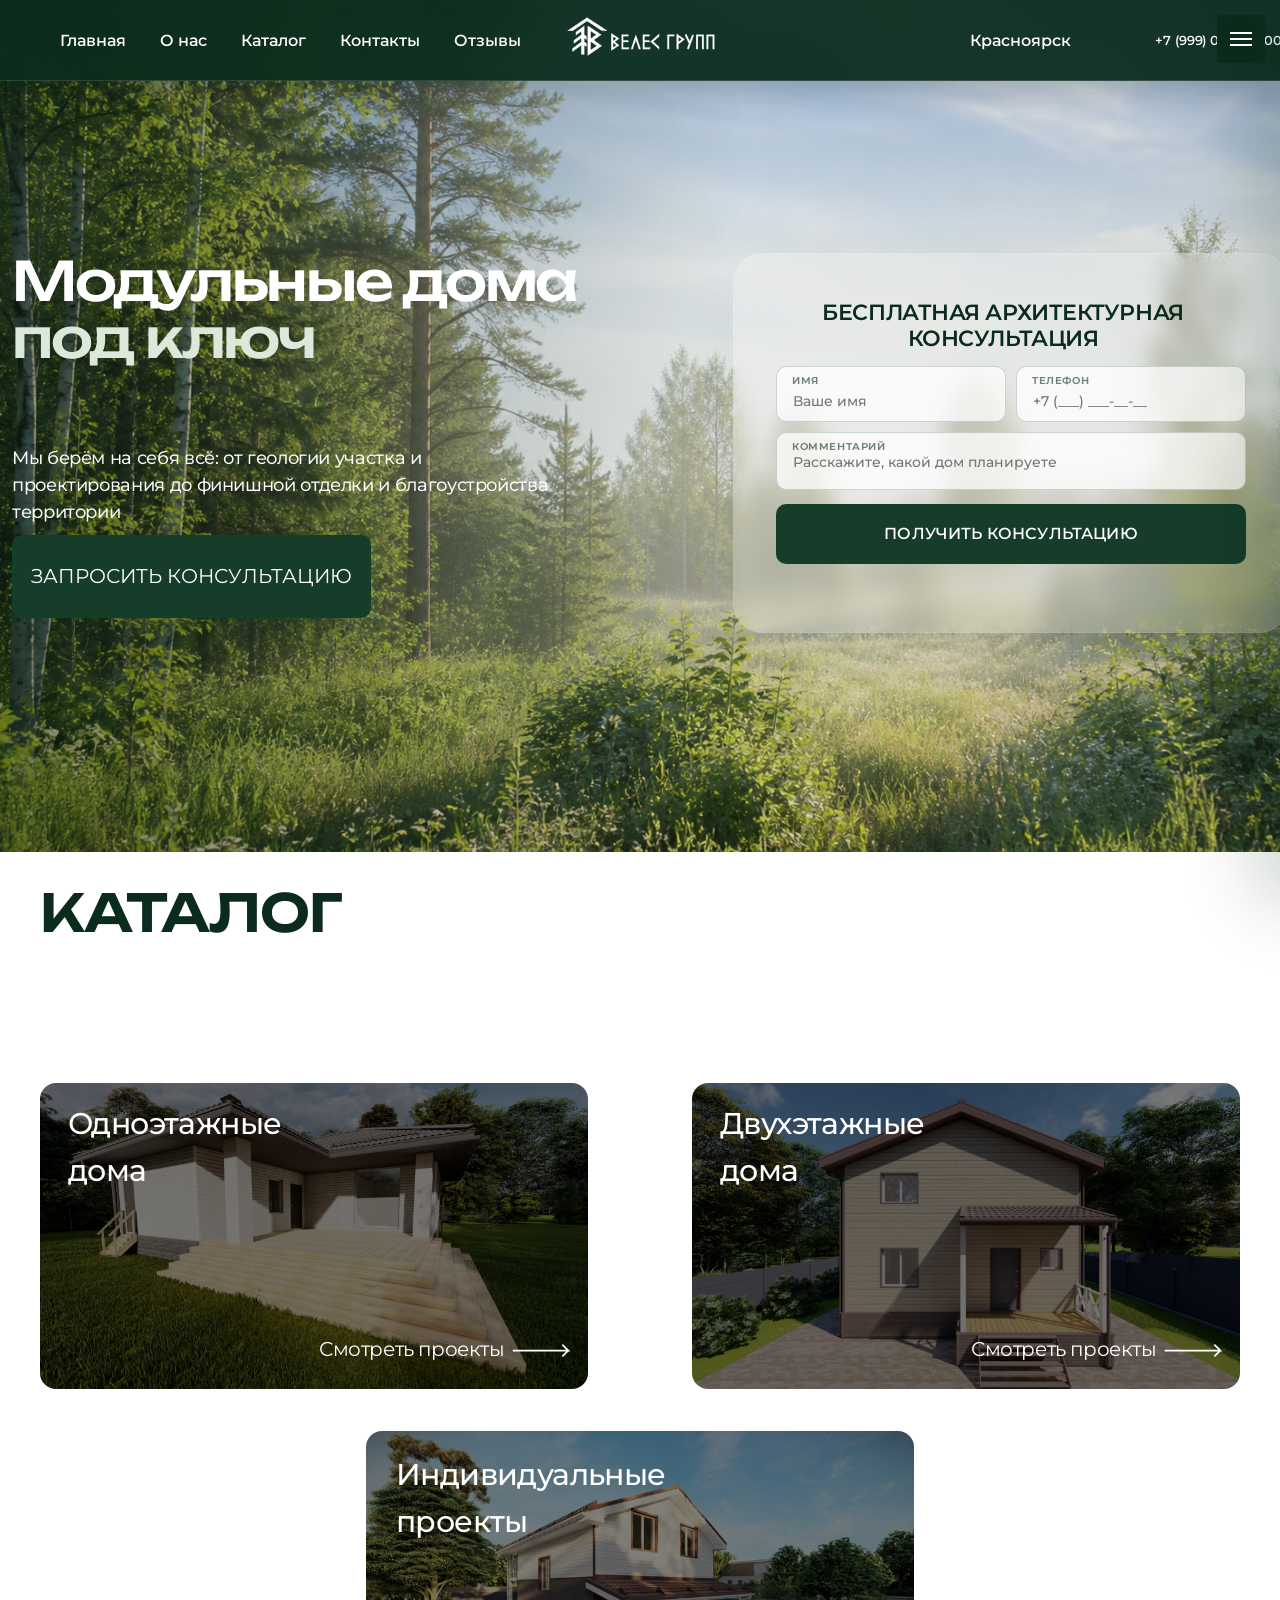
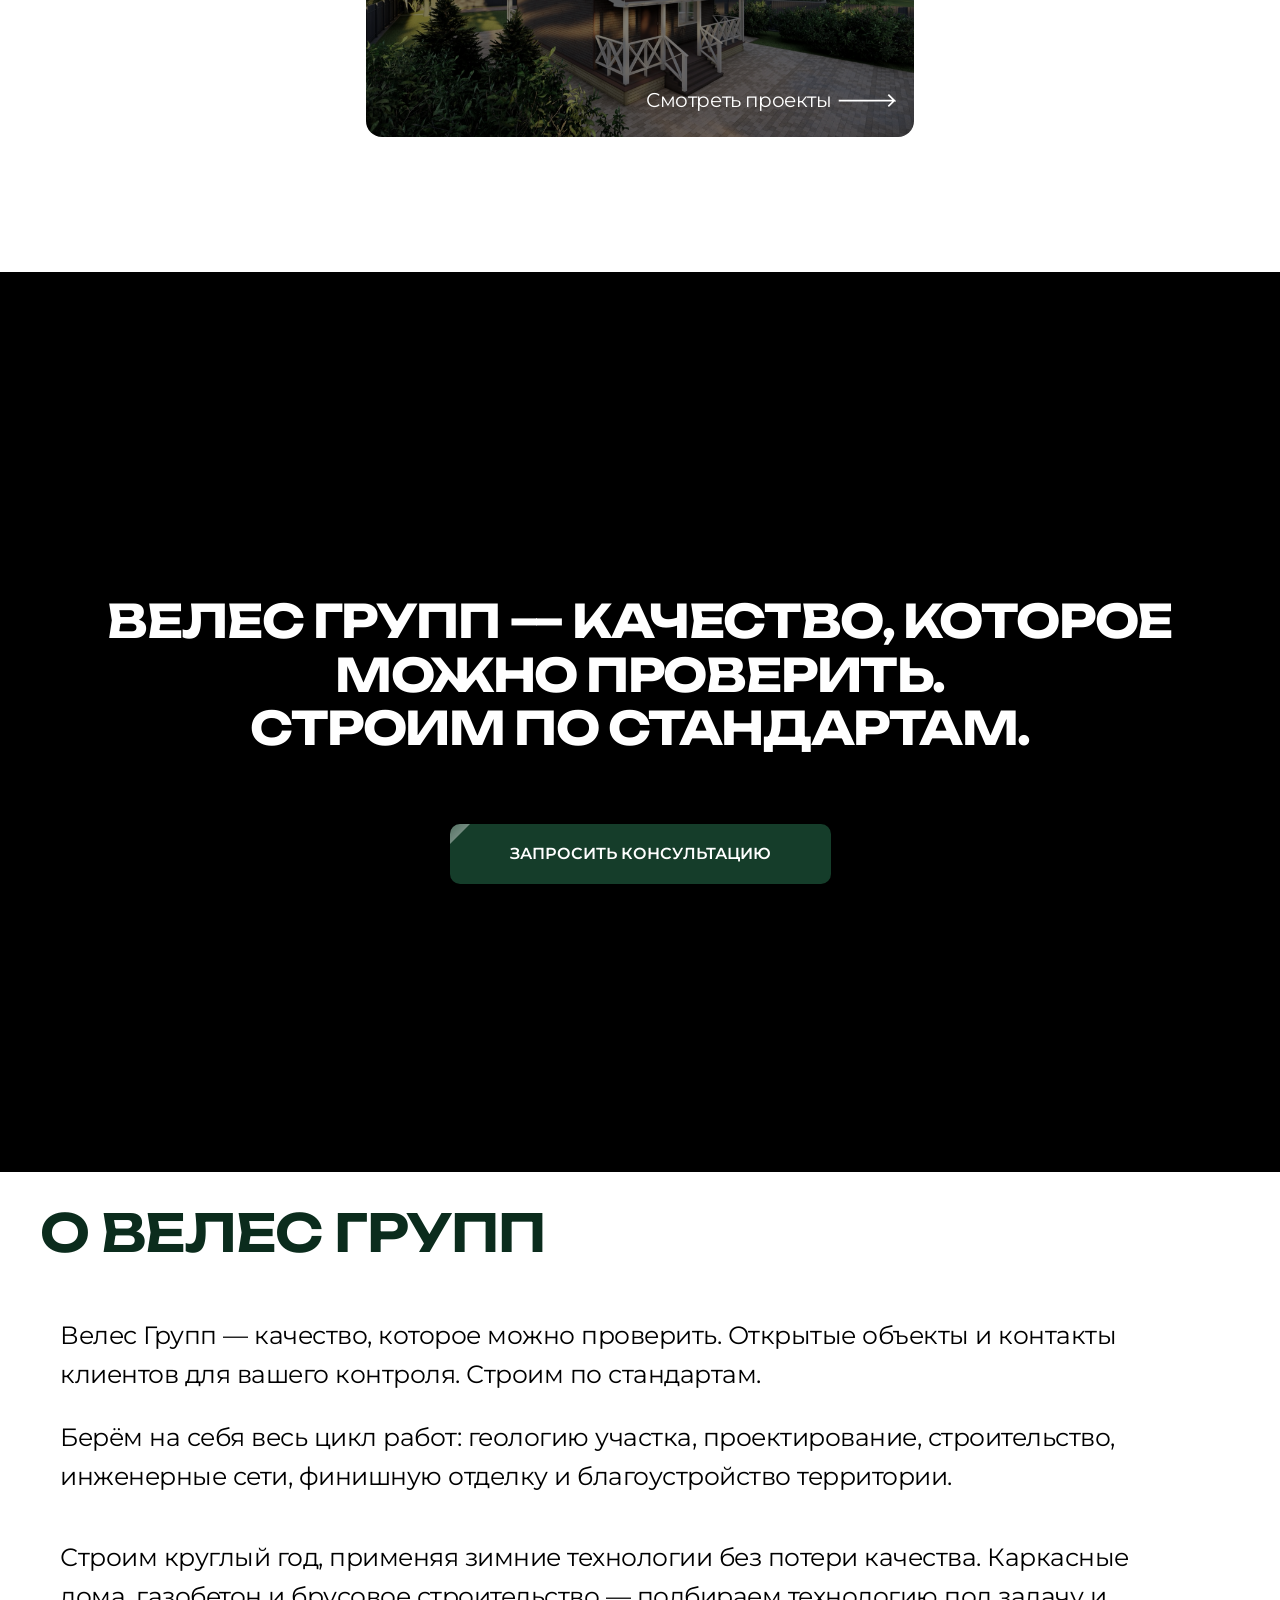
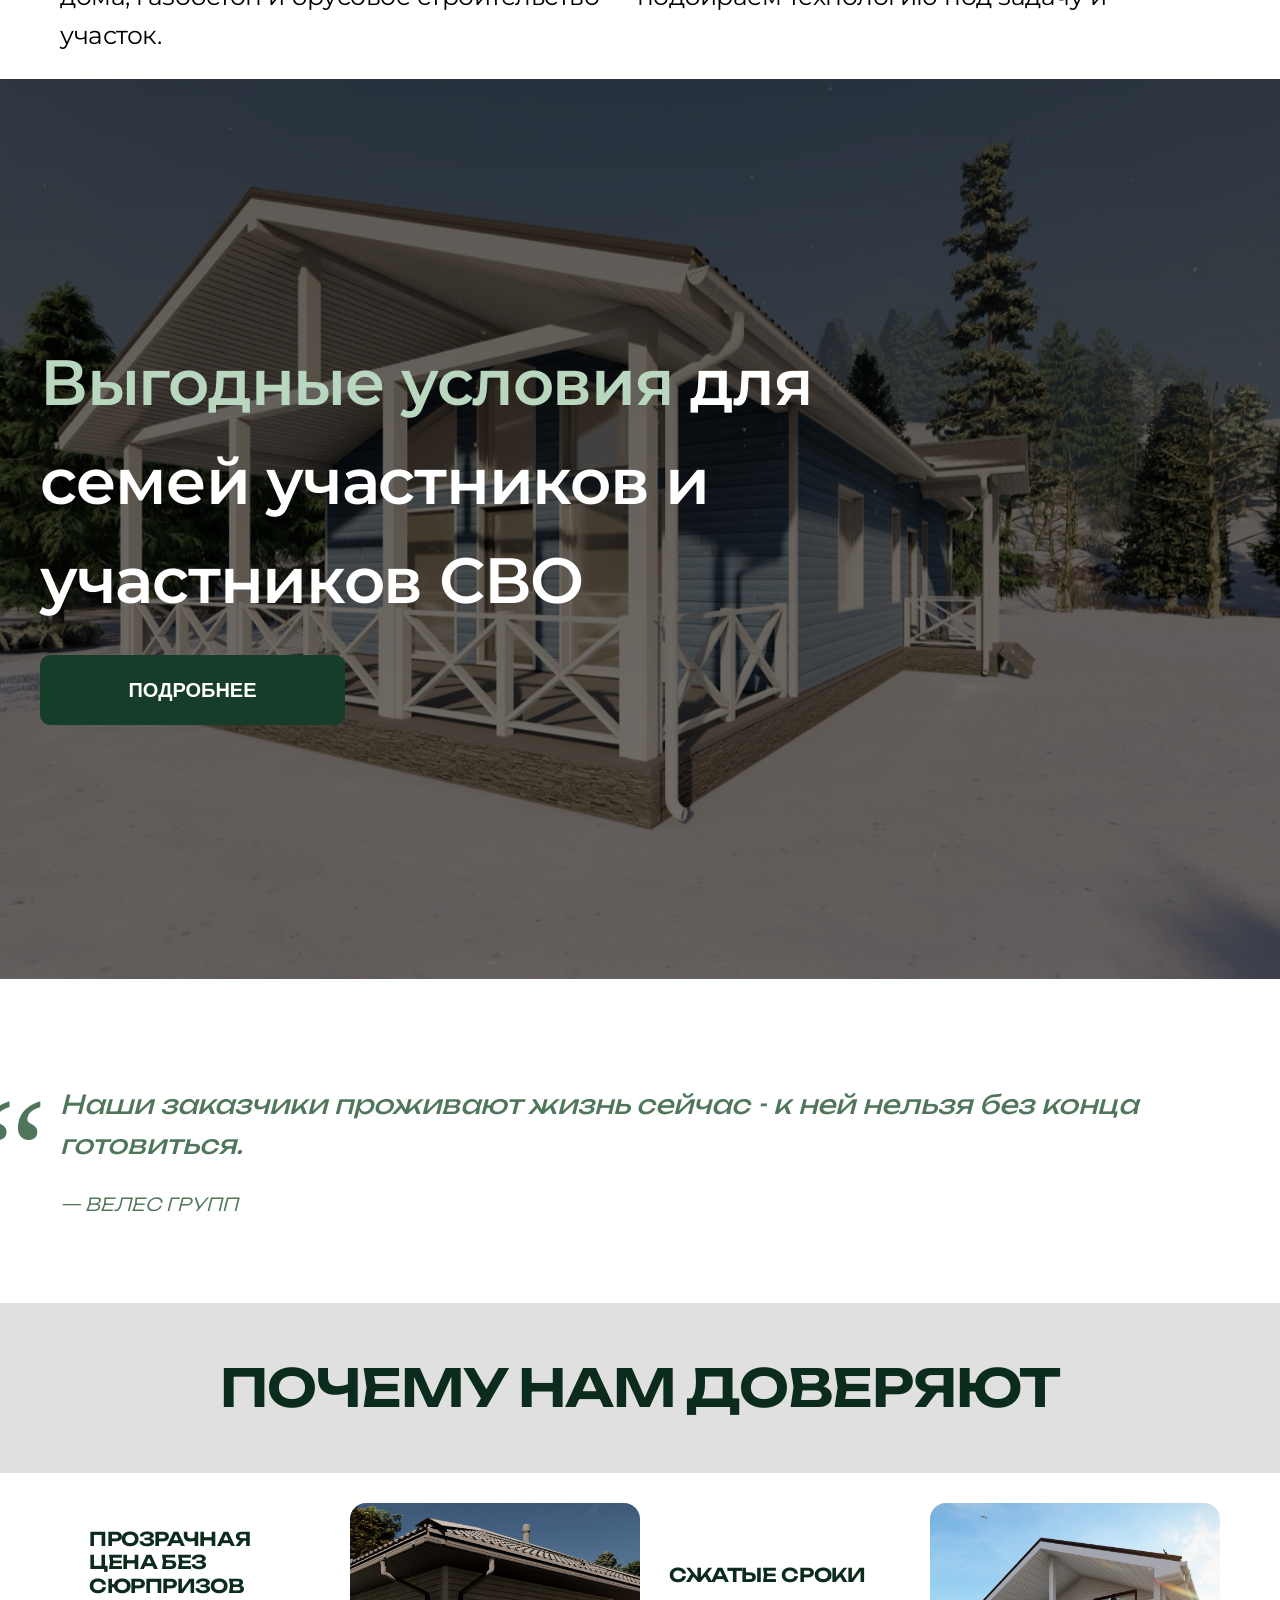
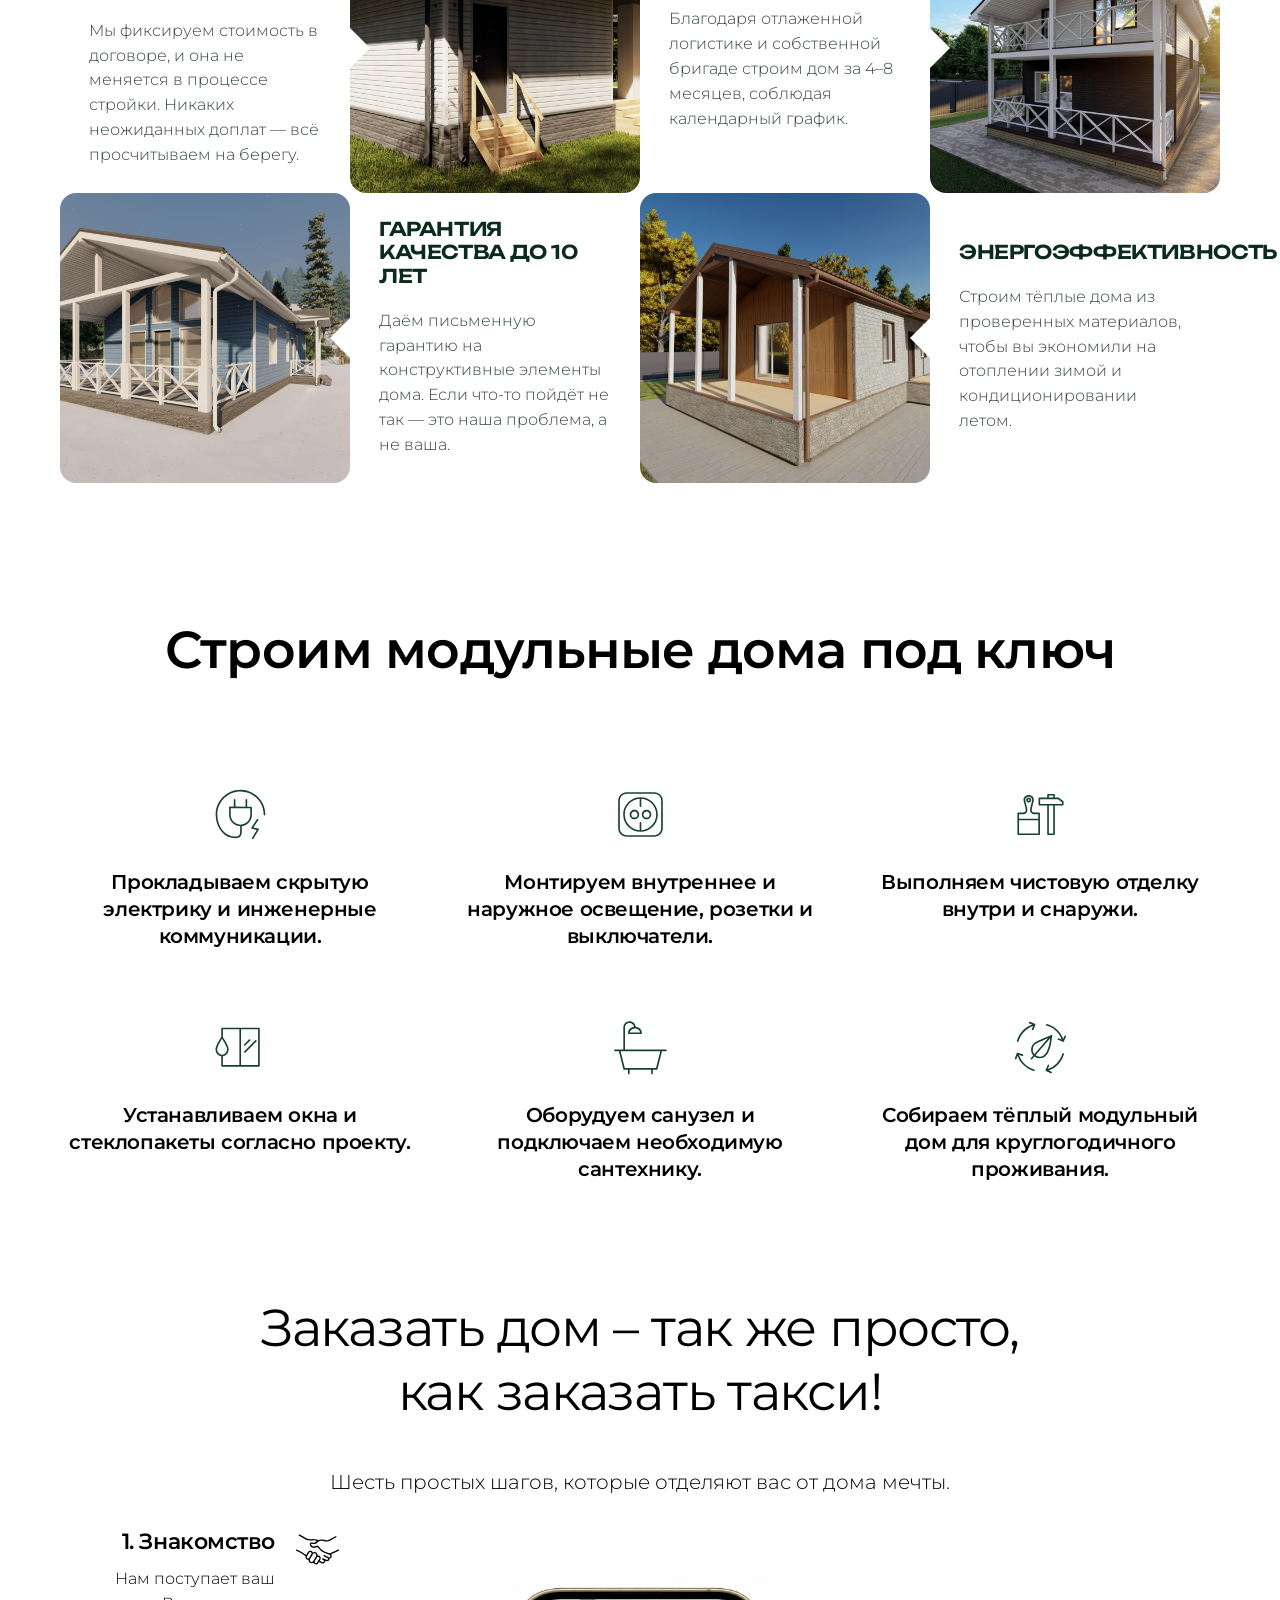
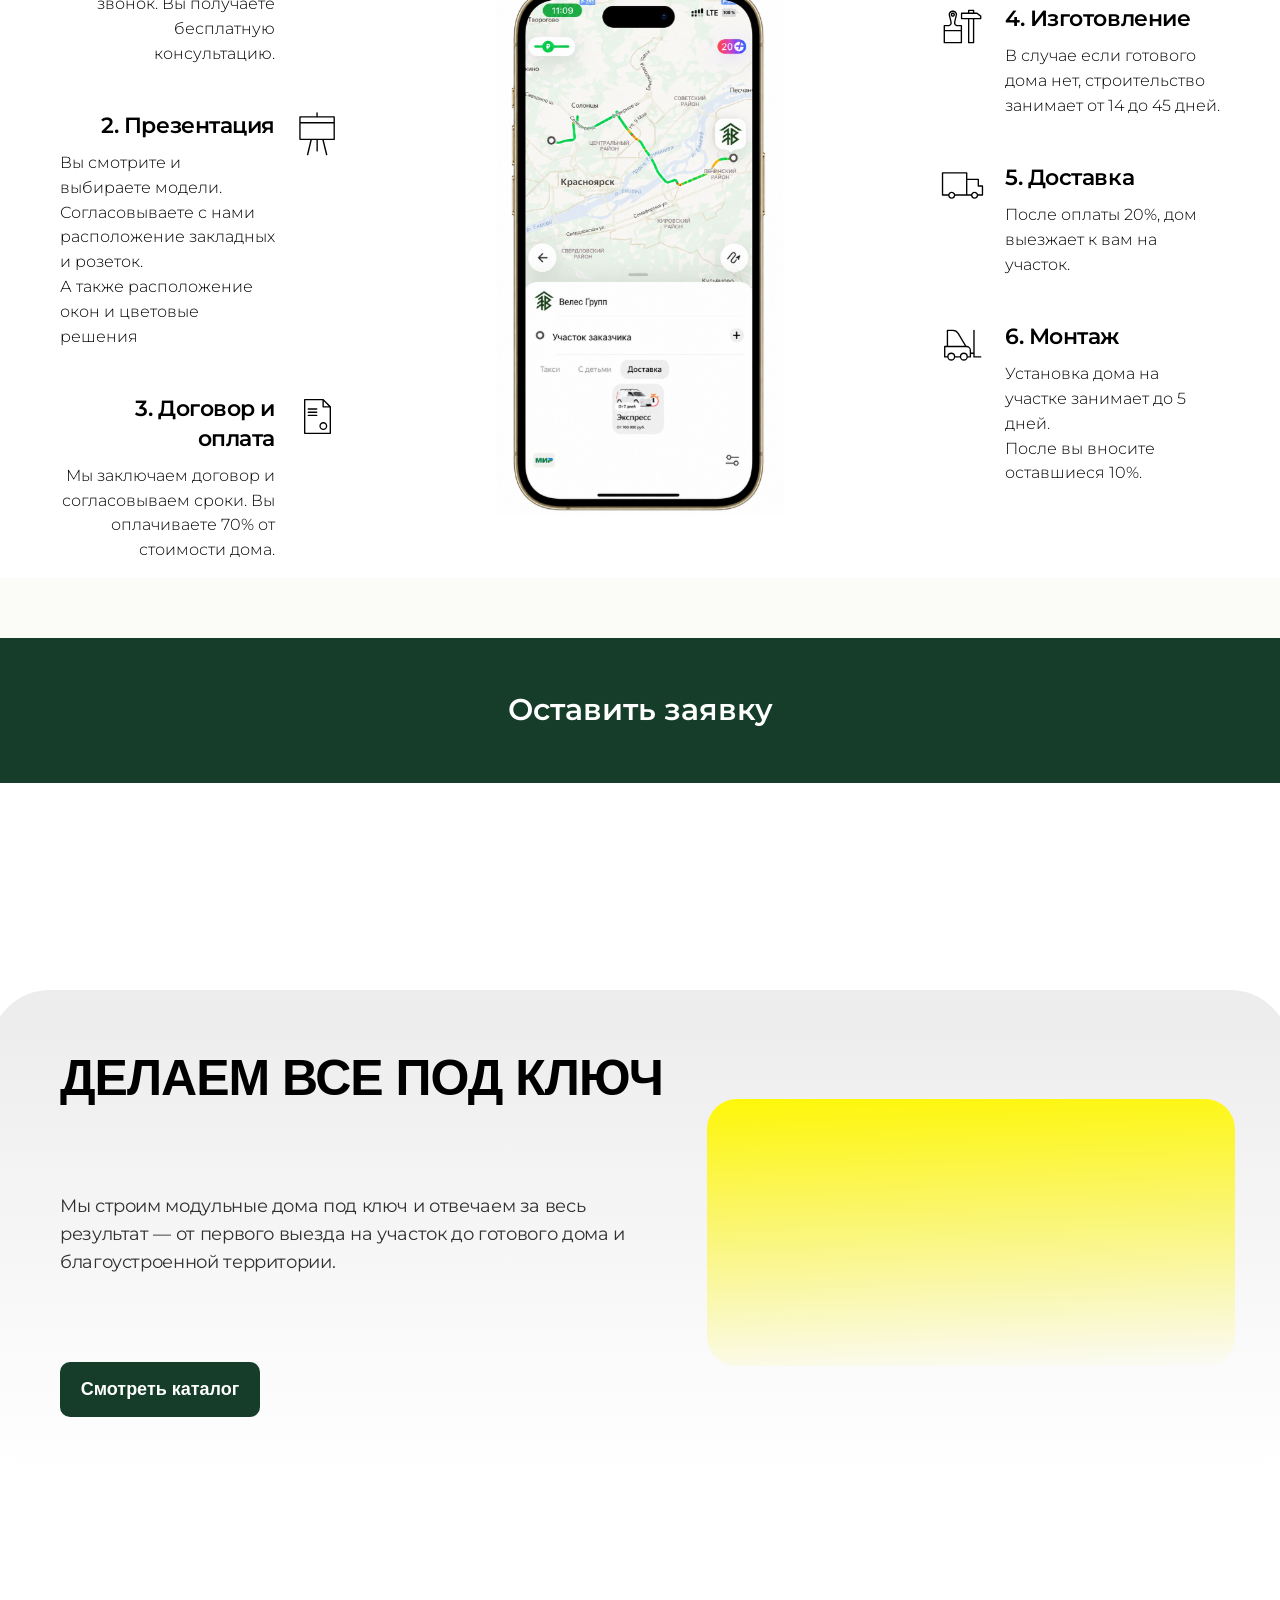
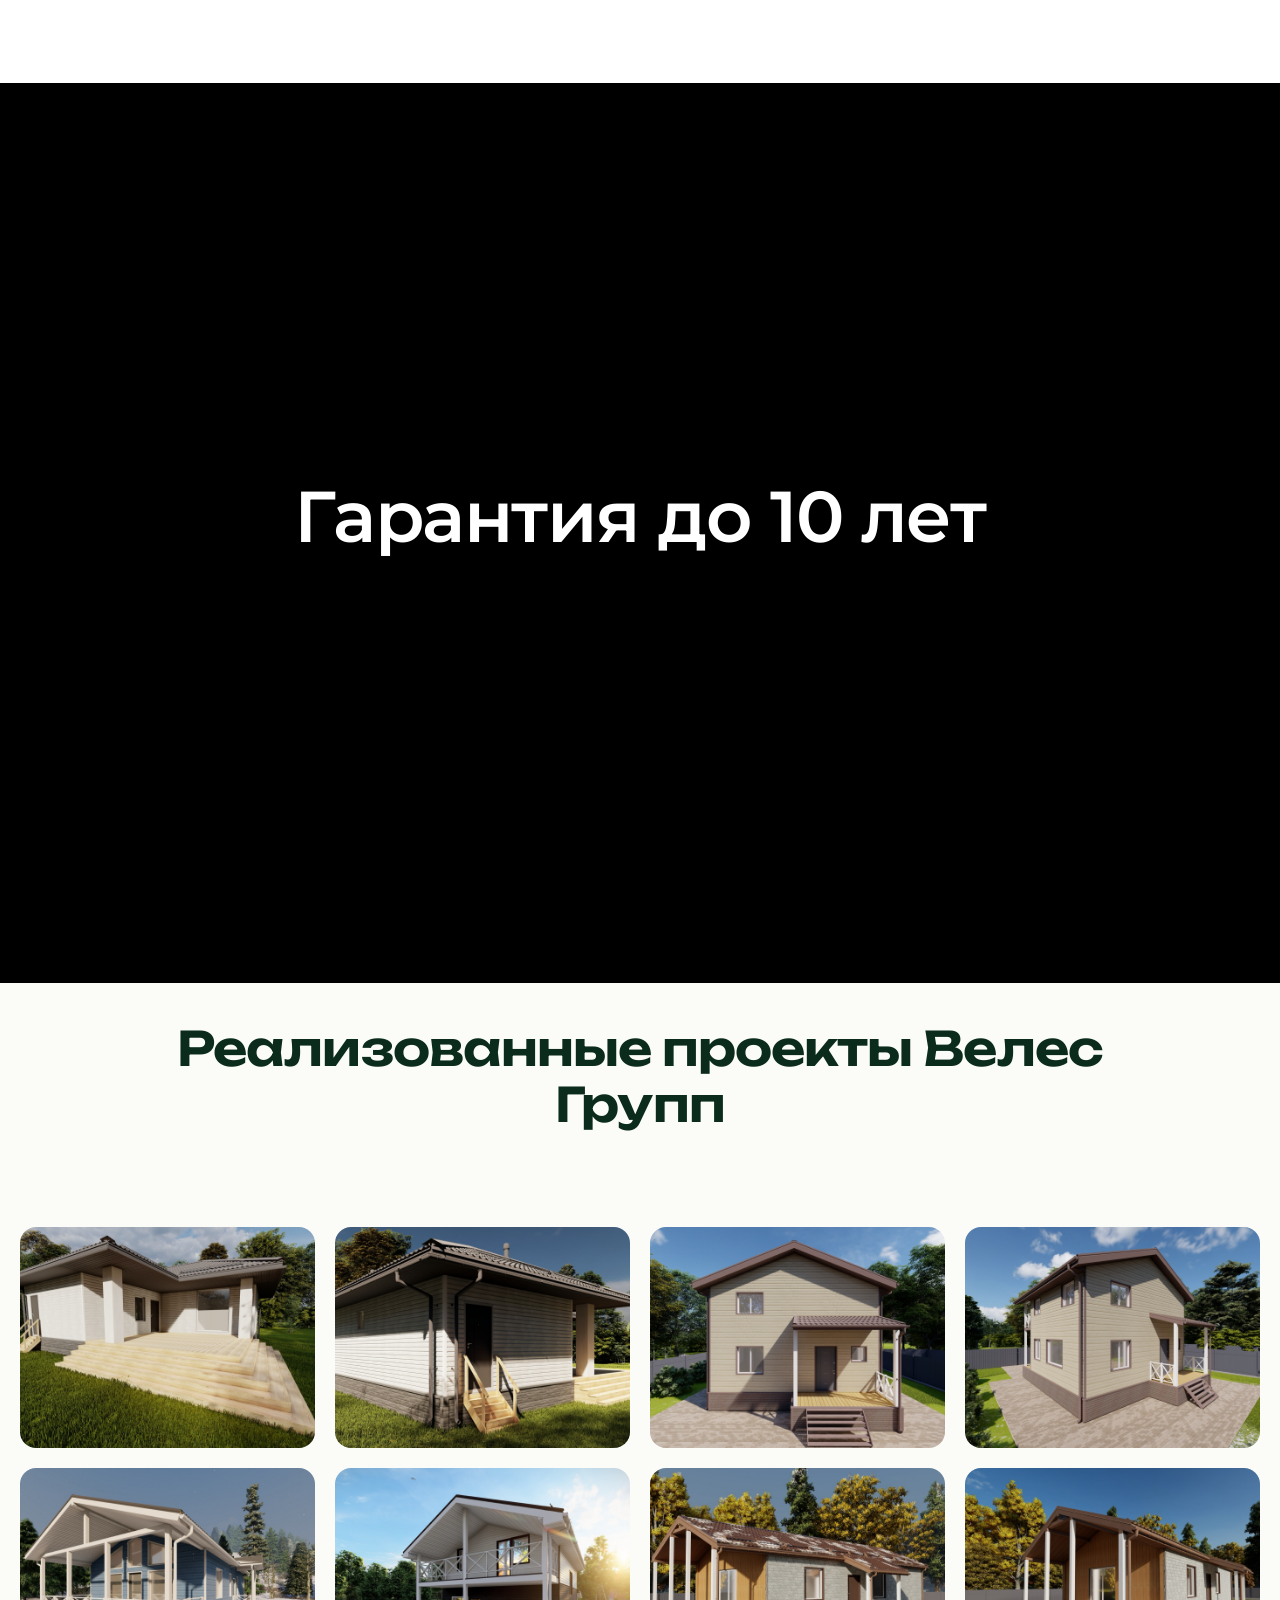
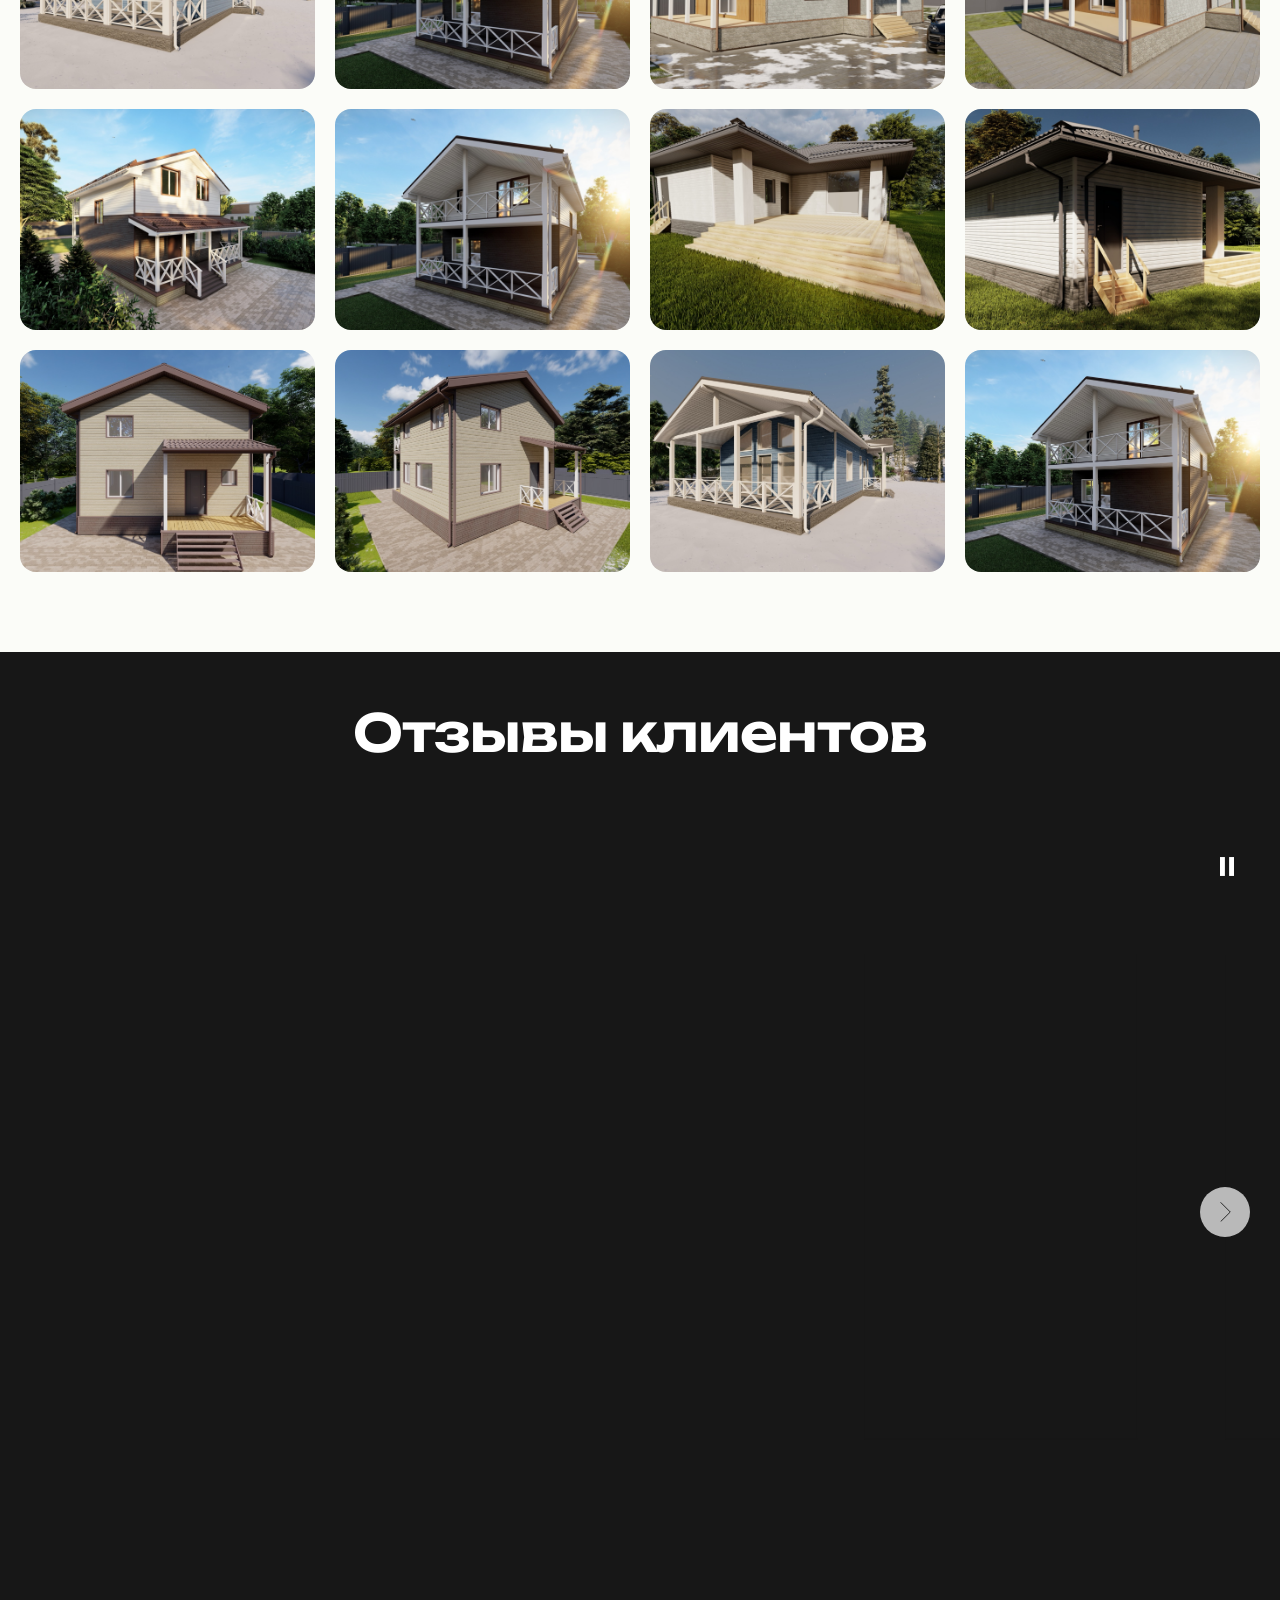
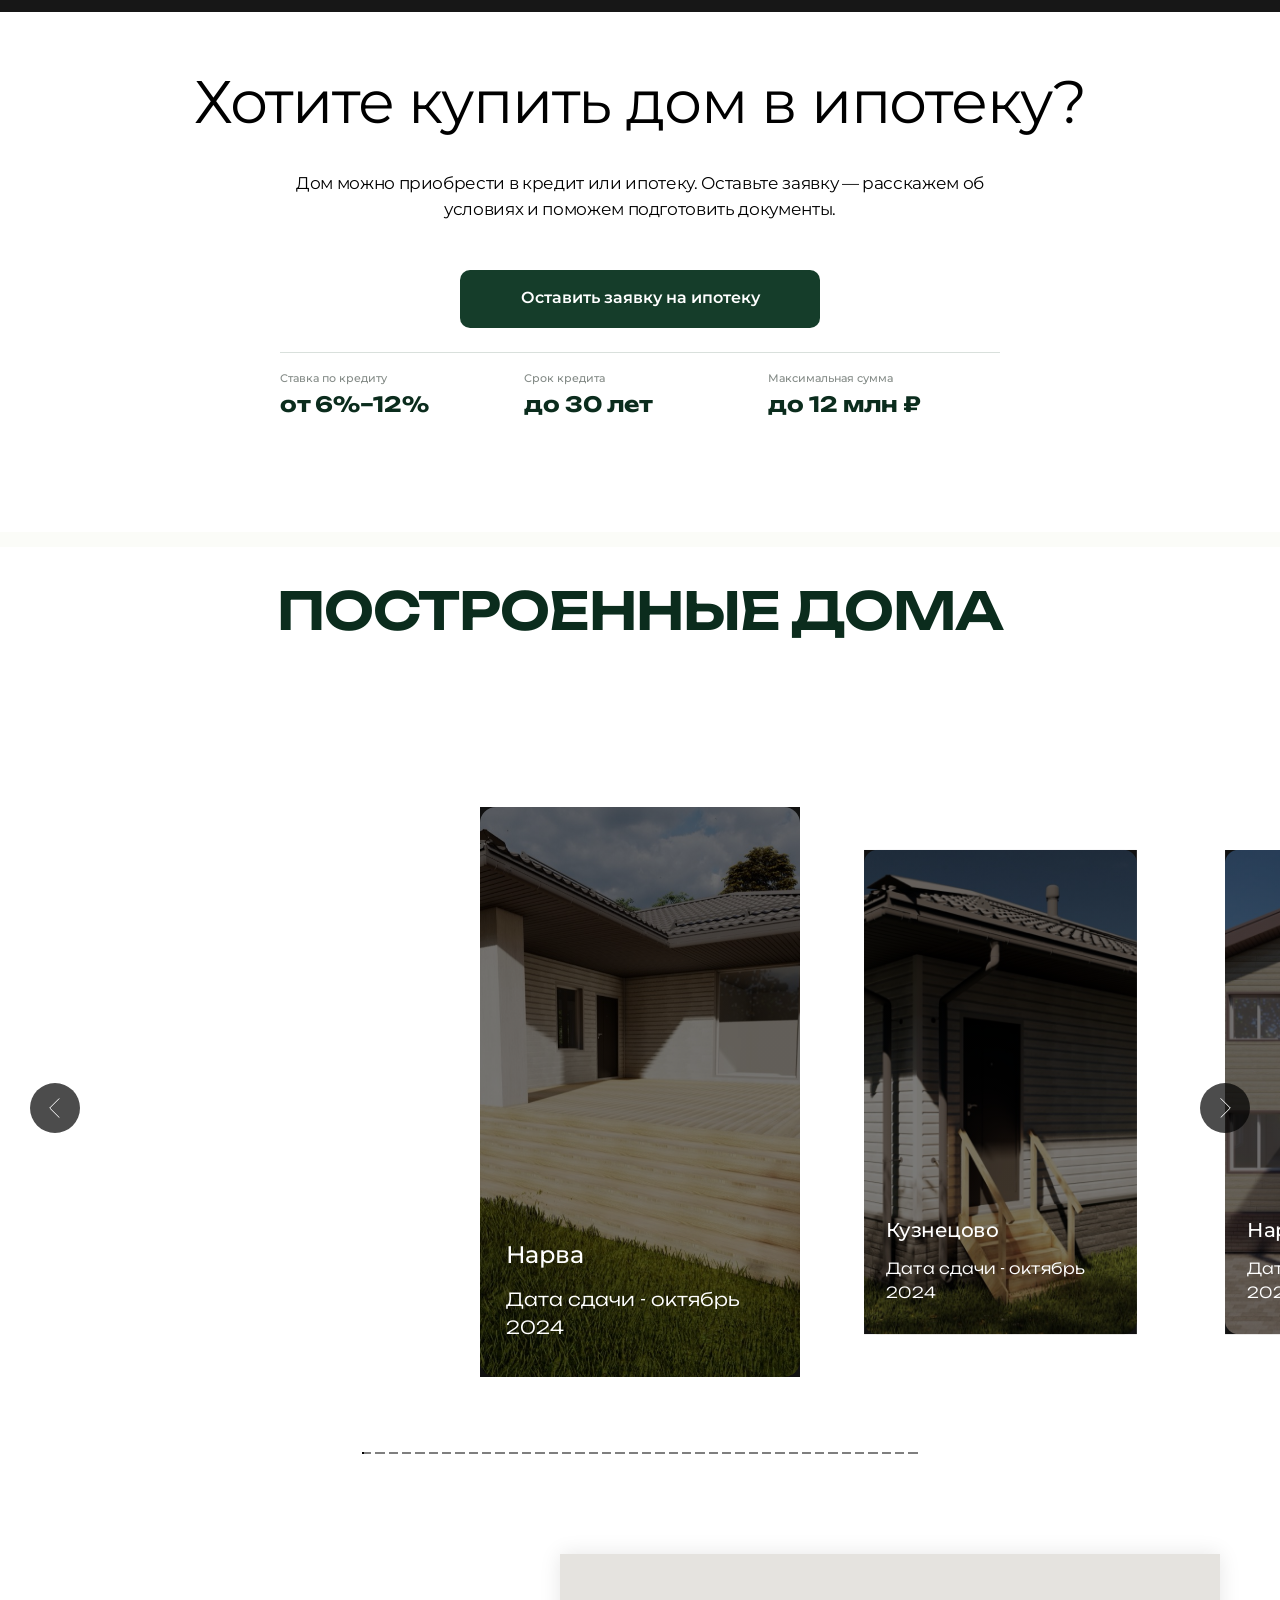
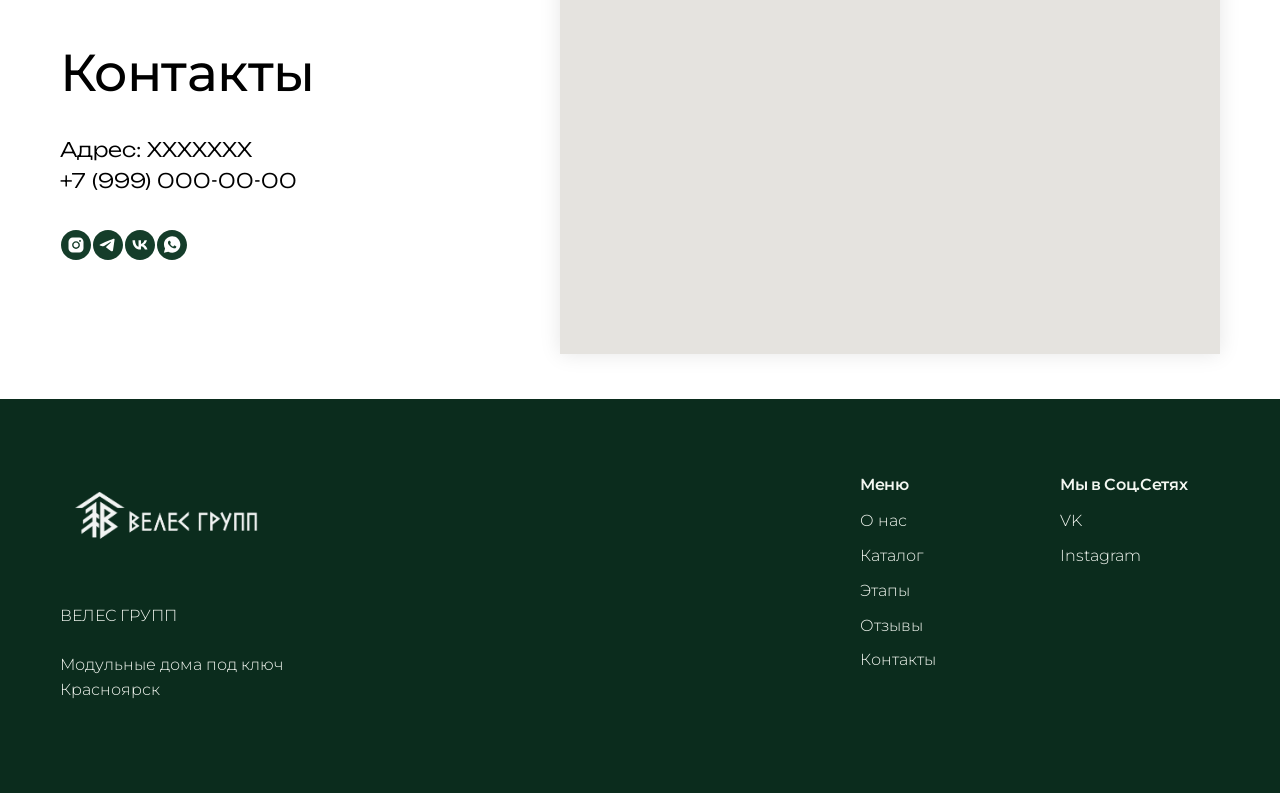
==== commit 1c0e2a14: "Wait for logo animation before revealing site" ====
--- a/index.html
+++ b/index.html
@@ -1,6 +1,6 @@
 <!DOCTYPE html><html><head> <meta charset="utf-8"> <meta http-equiv="Content-Type" content="text/html; charset=utf-8"> <meta name="viewport" content="width=device-width, initial-scale=1.0"> <!--metatextblock--> <title>Велес Групп — модульные дома под ключ</title> <meta name="description" content="Велес Групп строит модульные дома под ключ: от геологии участка и проектирования до отделки и благоустройства."> <meta name="keywords" content="Велес Групп, модульные дома, строительство домов под ключ, проекты домов, Красноярск"> <meta property="og:url" content="https://todricsn.github.io/velesgroup/"> <meta property="og:title" content="Велес Групп — модульные дома под ключ"> <meta property="og:description" content="Проектирование и строительство модульных домов под ключ."> <meta property="og:type" content="website"> <meta property="og:image" content="https://todricsn.github.io/velesgroup/assets/hero-light-forest.png"> <link rel="canonical" href="https://todricsn.github.io/velesgroup/"> <!--/metatextblock--> <meta name="format-detection" content="telephone=no"> <meta http-equiv="x-dns-prefetch-control" content="on"> <link rel="dns-prefetch" href="https://ws.tildacdn.com"> <link rel="dns-prefetch" href="https://static.tildacdn.com"> <link rel="icon" href="assets/veles-logo.png" type="image/png"> <!-- Assets --> <script src="reference/neo.tildacdn.com/js/C9EvO4TNjt3x.js" async="" charset="utf-8"></script> <link rel="stylesheet" href="reference/static.tildacdn.com/css/ClloNnkHqFXI.css" type="text/css" media="all" onerror="this.loaderr='y';"> <link rel="stylesheet" href="reference/static.tildacdn.com/ws/project5811411/tilda-blocks-page47619423.min_t%3D1773483963.css" type="text/css" media="all" onerror="this.loaderr='y';"> <link rel="preconnect" href="https://fonts.gstatic.com"> <link href="https://fonts.googleapis.com/css2?family=Montserrat:wght@100..900&family=Unbounded:wght@300;400;500;600;700&subset=latin,cyrillic" rel="stylesheet"> <link rel="stylesheet" href="reference/static.tildacdn.com/css/uGhdkOKFejgI.css" type="text/css" media="all" onerror="this.loaderr='y';"> <link rel="stylesheet" href="reference/static.tildacdn.com/css/R7k4M83fv0iX.css" type="text/css" media="print" onload="this.media='all';" onerror="this.loaderr='y';"> <noscript><link rel="stylesheet" href="https://static.tildacdn.com/css/R7k4M83fv0iX.css" type="text/css" media="all" /></noscript> <link rel="stylesheet" href="reference/static.tildacdn.com/css/Za8MdvIpINuD.css" type="text/css" media="all" onerror="this.loaderr='y';"> <link rel="stylesheet" href="reference/static.tildacdn.com/css/2fBwl21IqH96.css" type="text/css" media="print" onload="this.media='all';" onerror="this.loaderr='y';"> <noscript><link rel="stylesheet" href="https://static.tildacdn.com/css/2fBwl21IqH96.css" type="text/css" media="all" /></noscript> <link rel="stylesheet" href="reference/static.tildacdn.com/css/AcaYcnLpJa0B.css" type="text/css" media="all" onerror="this.loaderr='y';"> <link rel="stylesheet" href="reference/static.tildacdn.com/css/aX5Fpu6qP0ql.css" type="text/css" media="all" onerror="this.loaderr='y';"> <link rel="stylesheet" href="reference/static.tildacdn.com/css/ZigbzogEQhEX.css" type="text/css" media="all" onerror="this.loaderr='y';"> <link rel="stylesheet" href="reference/static.tildacdn.com/css/llYawdfb8VBW.css" type="text/css" media="all" onerror="this.loaderr='y';"> <link rel="stylesheet" href="reference/static.tildacdn.com/css/Oi2adVfyucZh.css" type="text/css" media="print" onload="this.media='all';" onerror="this.loaderr='y';"> <noscript><link rel="stylesheet" href="https://static.tildacdn.com/css/Oi2adVfyucZh.css" type="text/css" media="all" /></noscript> <link rel="stylesheet" href="reference/static.tildacdn.com/css/O10tLH7tFZXD.css" type="text/css" media="print" onload="this.media='all';" onerror="this.loaderr='y';"> <noscript><link rel="stylesheet" href="https://static.tildacdn.com/css/O10tLH7tFZXD.css" type="text/css" media="all" /></noscript> <link rel="stylesheet" type="text/css" href="reference/geography-house.ru/custom_t%3D1773483963.css"> <script nomodule="" src="reference/static.tildacdn.com/js/DtxUbAi8D7hk.js" charset="utf-8"></script> <script type="text/javascript">function t_onReady(func) {if(document.readyState!='loading') {func();} else {document.addEventListener('DOMContentLoaded',func);}}
 function t_onFuncLoad(funcName,okFunc,time) {if(typeof window[funcName]==='function') {okFunc();} else {setTimeout(function() {t_onFuncLoad(funcName,okFunc,time);},(time||100));}}function t_throttle(fn,threshhold,scope) {return function() {fn.apply(scope||this,arguments);};}function t396_initialScale(t){var e=document.getElementById("rec"+t);if(e){var i=e.querySelector(".t396__artboard");if(i){window.tn_scale_initial_window_width||(window.tn_scale_initial_window_width=document.documentElement.clientWidth);var a=window.tn_scale_initial_window_width,r=[],n,l=i.getAttribute("data-artboard-screens");if(l){l=l.split(",");for(var o=0;o<l.length;o++)r[o]=parseInt(l[o],10)}else r=[320,480,640,960,1200];for(var o=0;o<r.length;o++){var d=r[o];a>=d&&(n=d)}var _="edit"===window.allrecords.getAttribute("data-tilda-mode"),c="center"===t396_getFieldValue(i,"valign",n,r),s="grid"===t396_getFieldValue(i,"upscale",n,r),w=t396_getFieldValue(i,"height_vh",n,r),g=t396_getFieldValue(i,"height",n,r),u=!!window.opr&&!!window.opr.addons||!!window.opera||-1!==navigator.userAgent.indexOf(" OPR/");if(!_&&c&&!s&&!w&&g&&!u){var h=parseFloat((a/n).toFixed(3)),f=[i,i.querySelector(".t396__carrier"),i.querySelector(".t396__filter")],v=Math.floor(parseInt(g,10)*h)+"px",p;i.style.setProperty("--initial-scale-height",v);for(var o=0;o<f.length;o++)f[o].style.setProperty("height","var(--initial-scale-height)");t396_scaleInitial__getElementsToScale(i).forEach((function(t){t.style.zoom=h}))}}}}function t396_scaleInitial__getElementsToScale(t){return t?Array.prototype.slice.call(t.children).filter((function(t){return t&&(t.classList.contains("t396__elem")||t.classList.contains("t396__group"))})):[]}function t396_getFieldValue(t,e,i,a){var r,n=a[a.length-1];if(!(r=i===n?t.getAttribute("data-artboard-"+e):t.getAttribute("data-artboard-"+e+"-res-"+i)))for(var l=0;l<a.length;l++){var o=a[l];if(!(o<=i)&&(r=o===n?t.getAttribute("data-artboard-"+e):t.getAttribute("data-artboard-"+e+"-res-"+o)))break}return r}window.TN_SCALE_INITIAL_VER="1.0",window.tn_scale_initial_window_width=null;</script> <script src="reference/static.tildacdn.com/js/USZVWxYlz1A0.js" charset="utf-8" onerror="this.loaderr='y';"></script> <script src="reference/static.tildacdn.com/js/kBQaonDyR2hP.js" charset="utf-8" defer="" onerror="this.loaderr='y';"></script> <script src="reference/static.tildacdn.com/ws/project5811411/tilda-blocks-page47619423.min_t%3D1773483963.js" charset="utf-8" async="" onerror="this.loaderr='y';"></script> <script src="reference/static.tildacdn.com/js/beBAnvQl6RqE.js" charset="utf-8" async="" onerror="this.loaderr='y';"></script> <script src="reference/static.tildacdn.com/js/wnAcwj5DvKZT.js" charset="utf-8" async="" onerror="this.loaderr='y';"></script> <script src="reference/static.tildacdn.com/js/QAhaaFKWcqis.js" charset="utf-8" async="" onerror="this.loaderr='y';"></script> <script src="reference/static.tildacdn.com/js/kFkeBwc382tV.js" charset="utf-8" async="" onerror="this.loaderr='y';"></script> <script src="reference/static.tildacdn.com/js/r3eYYSjU30Tx.js" charset="utf-8" async="" onerror="this.loaderr='y';"></script> <script src="reference/static.tildacdn.com/js/NRzejkuw330F.js" charset="utf-8" async="" onerror="this.loaderr='y';"></script> <script src="reference/static.tildacdn.com/js/pudnKTvUC0zD.js" charset="utf-8" async="" onerror="this.loaderr='y';"></script> <script src="reference/static.tildacdn.com/js/dK0XWSqaCemd.js" charset="utf-8" async="" onerror="this.loaderr='y';"></script> <script src="reference/static.tildacdn.com/js/QcS9ECn5YjOk.js" charset="utf-8" async="" onerror="this.loaderr='y';"></script> <script src="reference/static.tildacdn.com/js/waupNhTu2iBb.js" charset="utf-8" async="" onerror="this.loaderr='y';"></script> <script src="reference/static.tildacdn.com/js/unBnBFCa1Ue2.js" charset="utf-8" async="" onerror="this.loaderr='y';"></script> <script src="reference/static.tildacdn.com/js/CJYbfhy4Vviw.js" charset="utf-8" async="" onerror="this.loaderr='y';"></script> <script src="reference/static.tildacdn.com/js/NOLlqSeqSi8K.js" charset="utf-8" async="" onerror="this.loaderr='y';"></script> <script src="reference/static.tildacdn.com/js/VZQ6vnGFI3jw.js" charset="utf-8" async="" onerror="this.loaderr='y';"></script> <script src="reference/static.tildacdn.com/js/skb7IoBc8I7g.js" charset="utf-8" async="" onerror="this.loaderr='y';"></script> <script src="reference/static.tildacdn.com/js/GVKgjNaLo1sr.js" charset="utf-8" async="" onerror="this.loaderr='y';"></script> <script src="reference/static.tildacdn.com/js/yZUq1t8mca9a.js" charset="utf-8" async="" onerror="this.loaderr='y';"></script> <script src="reference/static.tildacdn.com/js/RAi5Ijzk6zg8.js" charset="utf-8" async="" onerror="this.loaderr='y';"></script> <script src="reference/static.tildacdn.com/js/QIpDtvvcm4O3.js" charset="utf-8" async="" onerror="this.loaderr='y';"></script> <script src="reference/static.tildacdn.com/js/I0TKezXDUqwo.js" charset="utf-8" async="" onerror="this.loaderr='y';"></script> <script src="reference/static.tildacdn.com/js/BvGzMJaEIhz7.js" charset="utf-8" async="" onerror="this.loaderr='y';"></script> <script src="reference/static.tildacdn.com/js/SsUBO2ELOyz0.js" charset="utf-8" async="" onerror="this.loaderr='y';"></script> <script src="reference/static.tildacdn.com/js/qlW9dcvYEqdp.js" charset="utf-8" async="" onerror="this.loaderr='y';"></script> <script src="reference/static.tildacdn.com/js/u5YhIGGfWCsX.js" charset="utf-8" async="" onerror="this.loaderr='y';"></script> <script type="text/javascript">window.dataLayer=window.dataLayer||[];</script> <script type="text/javascript">(function() {if((/bot|google|yandex|baidu|bing|msn|duckduckbot|teoma|slurp|crawler|spider|robot|crawling|facebook/i.test(navigator.userAgent))===false&&typeof(sessionStorage)!='undefined'&&sessionStorage.getItem('visited')!=='y'&&document.visibilityState){var style=document.createElement('style');style.type='text/css';style.innerHTML='@media screen and (min-width: 980px) {.t-records {opacity: 0;}.t-records_animated {-webkit-transition: opacity ease-in-out .2s;-moz-transition: opacity ease-in-out .2s;-o-transition: opacity ease-in-out .2s;transition: opacity ease-in-out .2s;}.t-records.t-records_visible {opacity: 1;}}';document.getElementsByTagName('head')[0].appendChild(style);function t_setvisRecs(){var alr=document.querySelectorAll('.t-records');Array.prototype.forEach.call(alr,function(el) {el.classList.add("t-records_animated");});setTimeout(function() {Array.prototype.forEach.call(alr,function(el) {el.classList.add("t-records_visible");});sessionStorage.setItem("visited","y");},400);}
-document.addEventListener('DOMContentLoaded',t_setvisRecs);}})();</script><link rel="stylesheet" href="veles-overrides.css?v=20260802-29">
+document.addEventListener('DOMContentLoaded',t_setvisRecs);}})();</script><link rel="stylesheet" href="veles-overrides.css?v=20260802-30">
 </head> <body class="t-body" style="margin:0;"> <!--allrecords--> <div id="allrecords" class="t-records" data-hook="blocks-collection-content-node" data-tilda-project-id="5811411" data-tilda-page-id="47619423" data-tilda-page-alias="kras" data-tilda-formskey="f45a4e95fd7a3ecb9c9d042245811411" data-tilda-stat-scroll="yes" data-tilda-lazy="yes" data-tilda-root-zone="com" data-tilda-project-headcode="yes" data-tilda-project-country="RU"> <!--header--> <header id="t-header" class="t-records" data-hook="blocks-collection-content-node" data-tilda-project-id="5811411" data-tilda-page-id="48548447" data-tilda-formskey="f45a4e95fd7a3ecb9c9d042245811411" data-tilda-stat-scroll="yes" data-tilda-lazy="yes" data-tilda-root-zone="com" data-tilda-project-headcode="yes" data-tilda-project-country="RU"> <div id="rec823409318" class="r t-rec" style=" " data-animationappear="off" data-record-type="131"> <!-- T123 --> <div class="t123"> <div class="t-container_100 "> <div class="t-width t-width_100 "> <!-- nominify begin --> <!--TICODE--><!-- Библиотека модификаций для Тильда https://ticode.dev --> <!--TCD001--><style>#rec823409269 { position: fixed; bottom: 0; left: 0; width: 100%; z-index: 9998; } </style> <!-- nominify end --> </div> </div> </div> </div> </header> <!--/header-->  <div id="rec737865899" class="r t-rec t-screenmin-1200px" style=" " data-animationappear="off" data-record-type="446" data-screen-min="1200px"> <!-- T446 --> <div id="nav737865899marker"></div> <div id="nav737865899" class="t446 t446__positionfixed " style="background-color: rgba(0,0,0,0.50); " data-bgcolor-hex="#000000" data-bgcolor-rgba="rgba(0,0,0,0.50)" data-navmarker="nav737865899marker" data-appearoffset="" data-bgopacity-two="1" data-menushadow="" data-menushadow-css="0px 1px 3px rgba(0,0,0,0)" data-bgopacity="0.5" data-menu="yes"> <div class="t446__maincontainer t446__c12collumns" style=""> <div class="t446__logowrapper"> <div class="t446__logowrapper2"> <div style="display: block;"> <img class="t446__imglogo t446__imglogomobile" src="reference/static.tildacdn.com/tild3831-6163-4135-b565-386166396461/LL1nwXwWhEWa.svg" imgfield="img" style="max-width: 100px; width: 100px;" alt=""> </div> </div> </div> <div class="t446__leftwrapper" style="padding-left:20px; padding-right:100px; text-align: left;"> <div class="t446__leftmenuwrapper"> <ul class="t446__list t-menu__list"> <li class="t446__list_item" style="padding:0 15px 0 0;"> <a class="t-menu__link-item" href="#rec737865455" data-menu-submenu-hook="" data-menu-item-number="1">Проекты</a> </li> <li class="t446__list_item" style="padding:0 15px;"> <a class="t-menu__link-item" href="#rec739080578" data-menu-submenu-hook="" data-menu-item-number="2">О нас </a> </li> <li class="t446__list_item" style="padding:0 15px;"> <a class="t-menu__link-item" href="#rec739096105" data-menu-submenu-hook="" data-menu-item-number="3">Каталог</a> </li> <li class="t446__list_item" style="padding:0 15px;"> <a class="t-menu__link-item" href="#rec737865457" data-menu-submenu-hook="" data-menu-item-number="4">Контакты</a> </li> <li class="t446__list_item" style="padding:0 0 0 15px;"> <a class="t-menu__link-item" href="#rec745374895" data-menu-submenu-hook="" data-menu-item-number="5">Отзывы</a> </li> </ul> </div> </div> <div class="t446__rightwrapper" style="padding-right:20px; padding-left:100px; text-align: right;"> <div class="t446__rightmenuwrapper"> <ul class="t446__list t-menu__list"> <li class="t446__list_item" style="padding:0 0 0 15px 0 0;"> <a class="t-menu__link-item" href="" data-menu-submenu-hook="link_sub6_737865899" data-menu-item-number="6">Красноярск</a> <div class="t-menusub" data-submenu-hook="link_sub6_737865899" data-submenu-margin="15px" data-add-submenu-arrow=""> <div class="t-menusub__menu"> <div class="t-menusub__content"> <ul role="list" class="t-menusub__list"> <li class="t-menusub__list-item t-name t-name_xs"> <a class="t-menusub__link-item t-name t-name_xs" href="/omsk" data-menu-item-number="6">Омск</a> </li> <li class="t-menusub__list-item t-name t-name_xs"> <a class="t-menusub__link-item t-name t-name_xs" href="/kiz" data-menu-item-number="6">Кызыл</a> </li> </ul> </div> </div> </div> </li> </ul> </div> <div class="t446__additionalwrapper"> <div class="t-sociallinks"> <ul role="list" class="t-sociallinks__wrapper" aria-label="Соц. сети"> <!-- new soclinks --><li class="t-sociallinks__item t-sociallinks__item_telegram"><a href="https://t.me/geographyhouse24" target="_blank" rel="nofollow" aria-label="telegram" style="width: 30px; height: 30px;"><svg class="t-sociallinks__svg" role="presentation" width="30px" height="30px" viewBox="0 0 100 100" fill="none" xmlns="http://www.w3.org/2000/svg"> <path fill-rule="evenodd" clip-rule="evenodd" d="M50 100c27.614 0 50-22.386 50-50S77.614 0 50 0 0 22.386 0 50s22.386 50 50 50Zm21.977-68.056c.386-4.38-4.24-2.576-4.24-2.576-3.415 1.414-6.937 2.85-10.497 4.302-11.04 4.503-22.444 9.155-32.159 13.734-5.268 1.932-2.184 3.864-2.184 3.864l8.351 2.577c3.855 1.16 5.91-.129 5.91-.129l17.988-12.238c6.424-4.38 4.882-.773 3.34.773l-13.49 12.882c-2.056 1.804-1.028 3.35-.129 4.123 2.55 2.249 8.82 6.364 11.557 8.16.712.467 1.185.778 1.292.858.642.515 4.111 2.834 6.424 2.319 2.313-.516 2.57-3.479 2.57-3.479l3.083-20.226c.462-3.511.993-6.886 1.417-9.582.4-2.546.705-4.485.767-5.362Z" fill="#ffffff"></path> </svg></a></li>�<li class="t-sociallinks__item t-sociallinks__item_whatsapp"><a href="https://wa.me/79135559133" target="_blank" rel="nofollow" aria-label="whatsapp" style="width: 30px; height: 30px;"><svg class="t-sociallinks__svg" role="presentation" width="30px" height="30px" viewBox="0 0 100 100" fill="none" xmlns="http://www.w3.org/2000/svg"> <path fill-rule="evenodd" clip-rule="evenodd" d="M50 100C77.6142 100 100 77.6142 100 50C100 22.3858 77.6142 0 50 0C22.3858 0 0 22.3858 0 50C0 77.6142 22.3858 100 50 100ZM69.7626 28.9928C64.6172 23.841 57.7739 21.0027 50.4832 21C35.4616 21 23.2346 33.2252 23.2292 48.2522C23.2274 53.0557 24.4823 57.7446 26.8668 61.8769L23 76L37.4477 72.2105C41.4282 74.3822 45.9107 75.5262 50.4714 75.528H50.4823C65.5029 75.528 77.7299 63.301 77.7363 48.2749C77.7408 40.9915 74.9089 34.1446 69.7626 28.9928ZM62.9086 53.9588C62.2274 53.6178 58.8799 51.9708 58.2551 51.7435C57.6313 51.5161 57.1766 51.4024 56.7228 52.0845C56.269 52.7666 54.964 54.2998 54.5666 54.7545C54.1692 55.2092 53.7718 55.2656 53.0915 54.9246C52.9802 54.8688 52.8283 54.803 52.6409 54.7217C51.6819 54.3057 49.7905 53.4855 47.6151 51.5443C45.5907 49.7382 44.2239 47.5084 43.8265 46.8272C43.4291 46.1452 43.7837 45.7769 44.1248 45.4376C44.3292 45.2338 44.564 44.9478 44.7987 44.662C44.9157 44.5194 45.0328 44.3768 45.146 44.2445C45.4345 43.9075 45.56 43.6516 45.7302 43.3049C45.7607 43.2427 45.7926 43.1776 45.8272 43.1087C46.0545 42.654 45.9409 42.2565 45.7708 41.9155C45.6572 41.6877 45.0118 40.1167 44.4265 38.6923C44.1355 37.984 43.8594 37.3119 43.671 36.8592C43.1828 35.687 42.6883 35.69 42.2913 35.6924C42.2386 35.6928 42.1876 35.6931 42.1386 35.6906C41.7421 35.6706 41.2874 35.667 40.8336 35.667C40.3798 35.667 39.6423 35.837 39.0175 36.5191C38.9773 36.5631 38.9323 36.6111 38.8834 36.6633C38.1738 37.4209 36.634 39.0648 36.634 42.2002C36.634 45.544 39.062 48.7748 39.4124 49.2411L39.415 49.2444C39.4371 49.274 39.4767 49.3309 39.5333 49.4121C40.3462 50.5782 44.6615 56.7691 51.0481 59.5271C52.6732 60.2291 53.9409 60.6475 54.9303 60.9612C56.5618 61.4796 58.046 61.4068 59.22 61.2313C60.5286 61.0358 63.2487 59.5844 63.8161 57.9938C64.3836 56.4033 64.3836 55.0392 64.2136 54.7554C64.0764 54.5258 63.7545 54.3701 63.2776 54.1395C63.1633 54.0843 63.0401 54.0247 62.9086 53.9588Z" fill="#ffffff"></path> </svg></a></li>�<li class="t-sociallinks__item t-sociallinks__item_vk"><a href="https://vk.com/geographymodul" target="_blank" rel="nofollow" aria-label="vk" style="width: 30px; height: 30px;"><svg class="t-sociallinks__svg" role="presentation" width="30px" height="30px" viewBox="0 0 100 100" fill="none" xmlns="http://www.w3.org/2000/svg"> <path fill-rule="evenodd" clip-rule="evenodd" d="M50 100c27.614 0 50-22.386 50-50S77.614 0 50 0 0 22.386 0 50s22.386 50 50 50ZM25 34c.406 19.488 10.15 31.2 27.233 31.2h.968V54.05c6.278.625 11.024 5.216 12.93 11.15H75c-2.436-8.87-8.838-13.773-12.836-15.647C66.162 47.242 71.783 41.62 73.126 34h-8.058c-1.749 6.184-6.932 11.805-11.867 12.336V34h-8.057v21.611C40.147 54.362 33.838 48.304 33.556 34H25Z" fill="#ffffff"></path> </svg></a></li>�<li class="t-sociallinks__item t-sociallinks__item_instagram"><a href="https://instagram.com/dom_geography?igshid=YmMyMTA2M2Y=" target="_blank" rel="nofollow" aria-label="instagram" style="width: 30px; height: 30px;"><svg class="t-sociallinks__svg" role="presentation" width="30px" height="30px" viewBox="0 0 100 100" fill="none" xmlns="http://www.w3.org/2000/svg"> <path fill-rule="evenodd" clip-rule="evenodd" d="M50 100C77.6142 100 100 77.6142 100 50C100 22.3858 77.6142 0 50 0C22.3858 0 0 22.3858 0 50C0 77.6142 22.3858 100 50 100ZM25 39.3918C25 31.4558 31.4566 25 39.3918 25H60.6082C68.5442 25 75 31.4566 75 39.3918V60.8028C75 68.738 68.5442 75.1946 60.6082 75.1946H39.3918C31.4558 75.1946 25 68.738 25 60.8028V39.3918ZM36.9883 50.0054C36.9883 42.8847 42.8438 37.0922 50.0397 37.0922C57.2356 37.0922 63.0911 42.8847 63.0911 50.0054C63.0911 57.1252 57.2356 62.9177 50.0397 62.9177C42.843 62.9177 36.9883 57.1252 36.9883 50.0054ZM41.7422 50.0054C41.7422 54.5033 45.4641 58.1638 50.0397 58.1638C54.6153 58.1638 58.3372 54.5041 58.3372 50.0054C58.3372 45.5066 54.6145 41.8469 50.0397 41.8469C45.4641 41.8469 41.7422 45.5066 41.7422 50.0054ZM63.3248 39.6355C65.0208 39.6355 66.3956 38.2606 66.3956 36.5646C66.3956 34.8687 65.0208 33.4938 63.3248 33.4938C61.6288 33.4938 60.2539 34.8687 60.2539 36.5646C60.2539 38.2606 61.6288 39.6355 63.3248 39.6355Z" fill="#ffffff"></path> </svg></a></li><!-- /new soclinks --> </ul> </div> </div> </div> </div> </div> <style>@media screen and (max-width:980px){#rec737865899 .t446__leftcontainer{padding:20px;}#rec737865899 .t446__imglogo{padding:20px 0;}#rec737865899 .t446{position:static;}}</style> <script>t_onReady(function() {t_onFuncLoad('t446_checkOverflow',function() {window.addEventListener('resize',t_throttle(function() {t446_checkOverflow('737865899','0');}));window.addEventListener('load',function() {t446_checkOverflow('737865899','0');});t446_checkOverflow('737865899','0');});t_onFuncLoad('t_menu__interactFromKeyboard',function() {t_menu__interactFromKeyboard('737865899');});});t_onReady(function() {t_onFuncLoad('t_menu__highlightActiveLinks',function() {t_menu__highlightActiveLinks('.t446__list_item a');});t_onFuncLoad('t_menu__findAnchorLinks',function() {t_menu__findAnchorLinks('737865899','.t446__list_item a');});});t_onReady(function() {t_onFuncLoad('t_menu__setBGcolor',function() {t_menu__setBGcolor('737865899','.t446');window.addEventListener('resize',t_throttle(function() {t_menu__setBGcolor('737865899','.t446');}));});});</script> <style>#rec737865899 .t-menu__link-item{}@supports (overflow:-webkit-marquee) and (justify-content:inherit){#rec737865899 .t-menu__link-item,#rec737865899 .t-menu__link-item.t-active{opacity:1 !important;}}</style> <style>#rec737865899{--menusub-text-color:#ffffff;--menusub-bg:#fff;--menusub-shadow:none;--menusub-radius:0;--menusub-border:none;--menusub-width:150px;--menusub-transition:0.3s ease-in-out;}@media screen and (max-width:980px){#rec737865899 .t-menusub__menu .t-menusub__link-item,#rec737865899 .t-menusub__menu .t-menusub__innermenu-link{color:var(--menusub-text-color) !important;}#rec737865899 .t-menusub__menu .t-menusub__link-item.t-active{color:var(--menusub-text-color) !important;}#rec737865899 .t-menusub__menu .t-menusub__list-item:has(.t-active){background-color:var(--menusub-hover-bg);}}@media screen and (max-width:980px){#rec737865899 .t-menusub__menu-wrapper{background-color:var(--menusub-bg) !important;border-radius:var(--menusub-radius) !important;border:var(--menusub-border) !important;box-shadow:var(--menusub-shadow) !important;overflow:auto;max-width:var(--mobile-max-width);}#rec737865899 .t-menusub__menu-wrapper .t-menusub__content{background-color:transparent !important;border:none !important;box-shadow:none !important;border-radius:0 !important;margin-top:0 !important;}}</style> <script>t_onReady(function() {setTimeout(function(){t_onFuncLoad('t_menusub_init',function() {t_menusub_init('737865899');});},500);});</script> <style> #rec737865899 .t446__logowrapper2 a{color:#ffffff;font-weight:600;}#rec737865899 a.t-menu__link-item{color:#ffffff;font-weight:600;}#rec737865899 .t446__right_langs_lang a{color:#ffffff;font-weight:600;}</style> <style> #rec737865899 .t446__logo{color:#ffffff;font-weight:600;}</style> <style>#rec737865899 .t446 {box-shadow:0px 1px 3px rgba(0,0,0,0);}</style> </div> <div id="rec737865418" class="r t-rec t-rec_pt_0 t-rec_pb_0" style="padding-top:0px;padding-bottom:0px; " data-animationappear="off" data-record-type="450"> <div class="t450__menu__content " style="top:15px; " data-menu="yes" data-appearoffset="" data-hideoffset=""> <div class="t450__burger_container t450__small "> <div class="t450__burger_bg t450__burger_cirqle" style="; opacity:0.50;"> </div> <button type="button" class="t-menuburger t-menuburger_first t-menuburger__small" aria-label="Навигационное меню" aria-expanded="false"> <span style="background-color:#ffffff;"></span> <span style="background-color:#ffffff;"></span> <span style="background-color:#ffffff;"></span> <span style="background-color:#ffffff;"></span> </button> <script>function t_menuburger_init(recid) {var rec=document.querySelector('#rec' + recid);if(!rec) return;var burger=rec.querySelector('.t-menuburger');if(!burger) return;var isSecondStyle=burger.classList.contains('t-menuburger_second');if(isSecondStyle&&!window.isMobile&&!('ontouchend' in document)) {burger.addEventListener('mouseenter',function() {if(burger.classList.contains('t-menuburger-opened')) return;burger.classList.remove('t-menuburger-unhovered');burger.classList.add('t-menuburger-hovered');});burger.addEventListener('mouseleave',function() {if(burger.classList.contains('t-menuburger-opened')) return;burger.classList.remove('t-menuburger-hovered');burger.classList.add('t-menuburger-unhovered');setTimeout(function() {burger.classList.remove('t-menuburger-unhovered');},300);});}
 burger.addEventListener('click',function() {if(!burger.closest('.tmenu-mobile')&&!burger.closest('.t450__burger_container')&&!burger.closest('.t466__container')&&!burger.closest('.t204__burger')&&!burger.closest('.t199__js__menu-toggler')) {burger.classList.toggle('t-menuburger-opened');burger.classList.remove('t-menuburger-unhovered');}});var menu=rec.querySelector('[data-menu="yes"]');if(!menu) return;var menuLinks=menu.querySelectorAll('.t-menu__link-item');var submenuClassList=['t978__menu-link_hook','t978__tm-link','t966__tm-link','t794__tm-link','t-menusub__target-link'];Array.prototype.forEach.call(menuLinks,function(link) {link.addEventListener('click',function() {var isSubmenuHook=submenuClassList.some(function(submenuClass) {return link.classList.contains(submenuClass);});if(isSubmenuHook) return;burger.classList.remove('t-menuburger-opened');});});menu.addEventListener('clickedAnchorInTooltipMenu',function() {burger.classList.remove('t-menuburger-opened');});}
 t_onReady(function() {t_onFuncLoad('t_menuburger_init',function(){t_menuburger_init('737865418');});});</script> <style>.t-menuburger{position:relative;flex-shrink:0;width:28px;height:20px;padding:0;border:none;background-color:transparent;outline:none;-webkit-transform:rotate(0deg);transform:rotate(0deg);transition:transform .5s ease-in-out;cursor:pointer;z-index:999;}.t-menuburger span{display:block;position:absolute;width:100%;opacity:1;left:0;-webkit-transform:rotate(0deg);transform:rotate(0deg);transition:.25s ease-in-out;height:3px;background-color:#000;}.t-menuburger span:nth-child(1){top:0px;}.t-menuburger span:nth-child(2),.t-menuburger span:nth-child(3){top:8px;}.t-menuburger span:nth-child(4){top:16px;}.t-menuburger__big{width:42px;height:32px;}.t-menuburger__big span{height:5px;}.t-menuburger__big span:nth-child(2),.t-menuburger__big span:nth-child(3){top:13px;}.t-menuburger__big span:nth-child(4){top:26px;}.t-menuburger__small{width:22px;height:14px;}.t-menuburger__small span{height:2px;}.t-menuburger__small span:nth-child(2),.t-menuburger__small span:nth-child(3){top:6px;}.t-menuburger__small span:nth-child(4){top:12px;}.t-menuburger-opened span:nth-child(1){top:8px;width:0%;left:50%;}.t-menuburger-opened span:nth-child(2){-webkit-transform:rotate(45deg);transform:rotate(45deg);}.t-menuburger-opened span:nth-child(3){-webkit-transform:rotate(-45deg);transform:rotate(-45deg);}.t-menuburger-opened span:nth-child(4){top:8px;width:0%;left:50%;}.t-menuburger-opened.t-menuburger__big span:nth-child(1){top:6px;}.t-menuburger-opened.t-menuburger__big span:nth-child(4){top:18px;}.t-menuburger-opened.t-menuburger__small span:nth-child(1),.t-menuburger-opened.t-menuburger__small span:nth-child(4){top:6px;}@media (hover),(min-width:0\0){.t-menuburger_first:hover span:nth-child(1){transform:translateY(1px);}.t-menuburger_first:hover span:nth-child(4){transform:translateY(-1px);}.t-menuburger_first.t-menuburger__big:hover span:nth-child(1){transform:translateY(3px);}.t-menuburger_first.t-menuburger__big:hover span:nth-child(4){transform:translateY(-3px);}}.t-menuburger_second span:nth-child(2),.t-menuburger_second span:nth-child(3){width:80%;left:20%;right:0;}@media (hover),(min-width:0\0){.t-menuburger_second.t-menuburger-hovered span:nth-child(2),.t-menuburger_second.t-menuburger-hovered span:nth-child(3){animation:t-menuburger-anim 0.3s ease-out normal forwards;}.t-menuburger_second.t-menuburger-unhovered span:nth-child(2),.t-menuburger_second.t-menuburger-unhovered span:nth-child(3){animation:t-menuburger-anim2 0.3s ease-out normal forwards;}}.t-menuburger_second.t-menuburger-opened span:nth-child(2),.t-menuburger_second.t-menuburger-opened span:nth-child(3){left:0;right:0;width:100%!important;}.t-menuburger_third span:nth-child(4){width:70%;left:unset;right:0;}@media (hover),(min-width:0\0){.t-menuburger_third:not(.t-menuburger-opened):hover span:nth-child(4){width:100%;}}.t-menuburger_third.t-menuburger-opened span:nth-child(4){width:0!important;right:50%;}.t-menuburger_fourth{height:12px;}.t-menuburger_fourth.t-menuburger__small{height:8px;}.t-menuburger_fourth.t-menuburger__big{height:18px;}.t-menuburger_fourth span:nth-child(2),.t-menuburger_fourth span:nth-child(3){top:4px;opacity:0;}.t-menuburger_fourth span:nth-child(4){top:8px;}.t-menuburger_fourth.t-menuburger__small span:nth-child(2),.t-menuburger_fourth.t-menuburger__small span:nth-child(3){top:3px;}.t-menuburger_fourth.t-menuburger__small span:nth-child(4){top:6px;}.t-menuburger_fourth.t-menuburger__small span:nth-child(2),.t-menuburger_fourth.t-menuburger__small span:nth-child(3){top:3px;}.t-menuburger_fourth.t-menuburger__small span:nth-child(4){top:6px;}.t-menuburger_fourth.t-menuburger__big span:nth-child(2),.t-menuburger_fourth.t-menuburger__big span:nth-child(3){top:6px;}.t-menuburger_fourth.t-menuburger__big span:nth-child(4){top:12px;}@media (hover),(min-width:0\0){.t-menuburger_fourth:not(.t-menuburger-opened):hover span:nth-child(1){transform:translateY(1px);}.t-menuburger_fourth:not(.t-menuburger-opened):hover span:nth-child(4){transform:translateY(-1px);}.t-menuburger_fourth.t-menuburger__big:not(.t-menuburger-opened):hover span:nth-child(1){transform:translateY(3px);}.t-menuburger_fourth.t-menuburger__big:not(.t-menuburger-opened):hover span:nth-child(4){transform:translateY(-3px);}}.t-menuburger_fourth.t-menuburger-opened span:nth-child(1),.t-menuburger_fourth.t-menuburger-opened span:nth-child(4){top:4px;}.t-menuburger_fourth.t-menuburger-opened span:nth-child(2),.t-menuburger_fourth.t-menuburger-opened span:nth-child(3){opacity:1;}@keyframes t-menuburger-anim{0%{width:80%;left:20%;right:0;}50%{width:100%;left:0;right:0;}100%{width:80%;left:0;right:20%;}}@keyframes t-menuburger-anim2{0%{width:80%;left:0;}50%{width:100%;right:0;left:0;}100%{width:80%;left:20%;right:0;}}</style> </div> </div> <!-- t450 --> <div id="nav737865418marker"></div> <div class="t450__overlay"> <div class="t450__overlay_bg" style=" "> </div> </div> <div id="nav737865418" class="t450 " data-tooltip-hook="#menuopen" style="max-width: 260px;"> <button type="button" class="t450__close-button t450__close t450_opened " aria-label="Close menu"> <div class="t450__close_icon" style="color:#ffffff;"> <span></span> <span></span> <span></span> <span></span> </div> </button> <div class="t450__container t-align_left"> <div class="t450__top"> <div class="t450__logowrapper"> <img class="t450__logoimg" src="reference/static.tildacdn.com/tild3830-6236-4333-a432-613837366230/3Vn1Ou1BiH9Z.svg" imgfield="img" alt=""> </div> <nav class="t450__menu"> <ul role="list" class="t450__list t-menu__list"> <li class="t450__list_item"> <a class="t-menu__link-item t450__link-item_submenu" href="" aria-expanded="false" role="button" data-menu-submenu-hook="link_sub1_737865418" data-menu-item-number="1">
@@ -973,4 +973,5 @@
 var form=rec.querySelector('.t-form');if(form.classList.contains('t-conditional-form')) {var conditionalForm='https://static.tildacdn.com/js/tilda-conditional-form-1.0.min.js';if(!document.querySelector("script[src^='" + conditionalForm + "']")) {var conditionalFormScript=document.createElement('script');conditionalFormScript.src=conditionalForm;conditionalFormScript.async=true;document.head.appendChild(conditionalFormScript);}}
 t_onFuncLoad('t862_init',function() {t862_init('737865456');});});</script> <style>#rec737865456 .t-btn[data-btneffects-first],#rec737865456 .t-btn[data-btneffects-second],#rec737865456 .t-btn[data-btneffects-third],#rec737865456 .t-btn[data-btneffects-block],#rec737865456 .t-submit[data-btneffects-first],#rec737865456 .t-submit[data-btneffects-second],#rec737865456 .t-submit[data-btneffects-third],#rec737865456 .t-submit[data-btneffects-block]{position:relative;overflow:hidden;isolation:isolate;}#rec737865456 .t-btn[data-btneffects-first="btneffects-flash"] .t-btn_wrap-effects,#rec737865456 .t-submit[data-btneffects-first="btneffects-flash"] .t-btn_wrap-effects{position:absolute;top:0;left:0;width:100%;height:100%;-webkit-transform:translateX(-85px);-ms-transform:translateX(-85px);transform:translateX(-85px);-webkit-animation-name:flash;animation-name:flash;-webkit-animation-duration:3s;animation-duration:3s;-webkit-animation-timing-function:linear;animation-timing-function:linear;-webkit-animation-iteration-count:infinite;animation-iteration-count:infinite;}#rec737865456 .t-btn[data-btneffects-first="btneffects-flash"] .t-btn_wrap-effects_md,#rec737865456 .t-submit[data-btneffects-first="btneffects-flash"] .t-btn_wrap-effects_md{-webkit-animation-name:flash-md;animation-name:flash-md;}#rec737865456 .t-btn[data-btneffects-first="btneffects-flash"] .t-btn_wrap-effects_lg,#rec737865456 .t-submit[data-btneffects-first="btneffects-flash"] .t-btn_wrap-effects_lg{-webkit-animation-name:flash-lg;animation-name:flash-lg;}#rec737865456 .t-btn[data-btneffects-first="btneffects-flash"] .t-btn_effects,#rec737865456 .t-submit[data-btneffects-first="btneffects-flash"] .t-btn_effects{background:-webkit-gradient(linear,left top,right top,from(rgba(255,255,255,.1)),to(rgba(255,255,255,.4)));background:-webkit-linear-gradient(left,rgba(255,255,255,.1),rgba(255,255,255,.4));background:-o-linear-gradient(left,rgba(255,255,255,.1),rgba(255,255,255,.4));background:linear-gradient(90deg,rgba(255,255,255,.1),rgba(255,255,255,.4));width:45px;height:100%;position:absolute;top:0;left:30px;-webkit-transform:skewX(-45deg);-ms-transform:skewX(-45deg);transform:skewX(-45deg);}@-webkit-keyframes flash{20%{-webkit-transform:translateX(100%);transform:translateX(100%);}100%{-webkit-transform:translateX(100%);transform:translateX(100%);}}@keyframes flash{20%{-webkit-transform:translateX(100%);transform:translateX(100%);}100%{-webkit-transform:translateX(100%);transform:translateX(100%);}}@-webkit-keyframes flash-md{30%{-webkit-transform:translateX(100%);transform:translateX(100%);}100%{-webkit-transform:translateX(100%);transform:translateX(100%);}}@keyframes flash-md{30%{-webkit-transform:translateX(100%);transform:translateX(100%);}100%{-webkit-transform:translateX(100%);transform:translateX(100%);}}@-webkit-keyframes flash-lg{40%{-webkit-transform:translateX(100%);transform:translateX(100%);}100%{-webkit-transform:translateX(100%);transform:translateX(100%);}}@keyframes flash-lg{40%{-webkit-transform:translateX(100%);transform:translateX(100%);}100%{-webkit-transform:translateX(100%);transform:translateX(100%);}}</style> <script>t_onReady(function() {window.setTimeout(function() {var rec=document.getElementById('rec737865456');if(!rec) return;var firstButton=rec.querySelectorAll('.t-btn[data-btneffects-first], .t-submit[data-btneffects-first]');Array.prototype.forEach.call(firstButton,function(button) {var buttonEffect=button.querySelector('.t-btn_wrap-effects');if(!buttonEffect) {button.insertAdjacentHTML('beforeend','<div class="t-btn_wrap-effects"><div class="t-btn_effects"></div></div>');buttonEffect=button.querySelector('.t-btn_wrap-effects');};if(button.offsetWidth>230) {buttonEffect.classList.add('t-btn_wrap-effects_md');};if(button.offsetWidth>750) {buttonEffect.classList.remove('t-btn_wrap-effects_md');buttonEffect.classList.add('t-btn_wrap-effects_lg');}});},1000);});</script> </div> <div id="rec737865457" class="r t-rec t-rec_pt_45 t-rec_pb_45" style="padding-top:45px;padding-bottom:45px; " data-animationappear="off" data-record-type="555"> <!-- t555 --> <div class="t555"> <div class="t-container" style="margin:0 auto;"> <div class="t-col t-col_5 "> <div class="t555__contentbox" style="height:400px;"> <div class="t555__contentwrapper"> <div class="t555__title t-heading t-heading_sm" field="title"><div style="font-size: 52px;" data-customstyle="yes"><span style="font-weight: 500;">Контакты</span></div></div> <div class="t-text t-text_md" field="text"><div style="font-size: 20px;" data-customstyle="yes">г. Красноярск ул. 26 бакинских Комисаров 1/1<br><a href="tel:+79330277070">+7(933)-027-70-70</a></div></div> <div class="t-sociallinks"> <ul role="list" class="t-sociallinks__wrapper" aria-label="Соц. сети"> <!-- new soclinks --><li class="t-sociallinks__item t-sociallinks__item_instagram"><a href="https://instagram.com/dom_geography?igshid=YmMyMTA2M2Y=" target="_blank" rel="nofollow" aria-label="instagram" style="width: 30px; height: 30px;"><svg class="t-sociallinks__svg" role="presentation" width="30px" height="30px" viewBox="0 0 100 100" fill="none" xmlns="http://www.w3.org/2000/svg"> <path fill-rule="evenodd" clip-rule="evenodd" d="M50 100C77.6142 100 100 77.6142 100 50C100 22.3858 77.6142 0 50 0C22.3858 0 0 22.3858 0 50C0 77.6142 22.3858 100 50 100ZM25 39.3918C25 31.4558 31.4566 25 39.3918 25H60.6082C68.5442 25 75 31.4566 75 39.3918V60.8028C75 68.738 68.5442 75.1946 60.6082 75.1946H39.3918C31.4558 75.1946 25 68.738 25 60.8028V39.3918ZM36.9883 50.0054C36.9883 42.8847 42.8438 37.0922 50.0397 37.0922C57.2356 37.0922 63.0911 42.8847 63.0911 50.0054C63.0911 57.1252 57.2356 62.9177 50.0397 62.9177C42.843 62.9177 36.9883 57.1252 36.9883 50.0054ZM41.7422 50.0054C41.7422 54.5033 45.4641 58.1638 50.0397 58.1638C54.6153 58.1638 58.3372 54.5041 58.3372 50.0054C58.3372 45.5066 54.6145 41.8469 50.0397 41.8469C45.4641 41.8469 41.7422 45.5066 41.7422 50.0054ZM63.3248 39.6355C65.0208 39.6355 66.3956 38.2606 66.3956 36.5646C66.3956 34.8687 65.0208 33.4938 63.3248 33.4938C61.6288 33.4938 60.2539 34.8687 60.2539 36.5646C60.2539 38.2606 61.6288 39.6355 63.3248 39.6355Z" fill="#000000"></path> </svg></a></li>�<li class="t-sociallinks__item t-sociallinks__item_telegram"><a href="https://t.me/geographyhouse24" target="_blank" rel="nofollow" aria-label="telegram" style="width: 30px; height: 30px;"><svg class="t-sociallinks__svg" role="presentation" width="30px" height="30px" viewBox="0 0 100 100" fill="none" xmlns="http://www.w3.org/2000/svg"> <path fill-rule="evenodd" clip-rule="evenodd" d="M50 100c27.614 0 50-22.386 50-50S77.614 0 50 0 0 22.386 0 50s22.386 50 50 50Zm21.977-68.056c.386-4.38-4.24-2.576-4.24-2.576-3.415 1.414-6.937 2.85-10.497 4.302-11.04 4.503-22.444 9.155-32.159 13.734-5.268 1.932-2.184 3.864-2.184 3.864l8.351 2.577c3.855 1.16 5.91-.129 5.91-.129l17.988-12.238c6.424-4.38 4.882-.773 3.34.773l-13.49 12.882c-2.056 1.804-1.028 3.35-.129 4.123 2.55 2.249 8.82 6.364 11.557 8.16.712.467 1.185.778 1.292.858.642.515 4.111 2.834 6.424 2.319 2.313-.516 2.57-3.479 2.57-3.479l3.083-20.226c.462-3.511.993-6.886 1.417-9.582.4-2.546.705-4.485.767-5.362Z" fill="#000000"></path> </svg></a></li>�<li class="t-sociallinks__item t-sociallinks__item_vk"><a href="https://vk.com/geographymodul" target="_blank" rel="nofollow" aria-label="vk" style="width: 30px; height: 30px;"><svg class="t-sociallinks__svg" role="presentation" width="30px" height="30px" viewBox="0 0 100 100" fill="none" xmlns="http://www.w3.org/2000/svg"> <path fill-rule="evenodd" clip-rule="evenodd" d="M50 100c27.614 0 50-22.386 50-50S77.614 0 50 0 0 22.386 0 50s22.386 50 50 50ZM25 34c.406 19.488 10.15 31.2 27.233 31.2h.968V54.05c6.278.625 11.024 5.216 12.93 11.15H75c-2.436-8.87-8.838-13.773-12.836-15.647C66.162 47.242 71.783 41.62 73.126 34h-8.058c-1.749 6.184-6.932 11.805-11.867 12.336V34h-8.057v21.611C40.147 54.362 33.838 48.304 33.556 34H25Z" fill="#000000"></path> </svg></a></li>�<li class="t-sociallinks__item t-sociallinks__item_whatsapp"><a href="https://wa.me/79135559133" target="_blank" rel="nofollow" aria-label="whatsapp" style="width: 30px; height: 30px;"><svg class="t-sociallinks__svg" role="presentation" width="30px" height="30px" viewBox="0 0 100 100" fill="none" xmlns="http://www.w3.org/2000/svg"> <path fill-rule="evenodd" clip-rule="evenodd" d="M50 100C77.6142 100 100 77.6142 100 50C100 22.3858 77.6142 0 50 0C22.3858 0 0 22.3858 0 50C0 77.6142 22.3858 100 50 100ZM69.7626 28.9928C64.6172 23.841 57.7739 21.0027 50.4832 21C35.4616 21 23.2346 33.2252 23.2292 48.2522C23.2274 53.0557 24.4823 57.7446 26.8668 61.8769L23 76L37.4477 72.2105C41.4282 74.3822 45.9107 75.5262 50.4714 75.528H50.4823C65.5029 75.528 77.7299 63.301 77.7363 48.2749C77.7408 40.9915 74.9089 34.1446 69.7626 28.9928ZM62.9086 53.9588C62.2274 53.6178 58.8799 51.9708 58.2551 51.7435C57.6313 51.5161 57.1766 51.4024 56.7228 52.0845C56.269 52.7666 54.964 54.2998 54.5666 54.7545C54.1692 55.2092 53.7718 55.2656 53.0915 54.9246C52.9802 54.8688 52.8283 54.803 52.6409 54.7217C51.6819 54.3057 49.7905 53.4855 47.6151 51.5443C45.5907 49.7382 44.2239 47.5084 43.8265 46.8272C43.4291 46.1452 43.7837 45.7769 44.1248 45.4376C44.3292 45.2338 44.564 44.9478 44.7987 44.662C44.9157 44.5194 45.0328 44.3768 45.146 44.2445C45.4345 43.9075 45.56 43.6516 45.7302 43.3049C45.7607 43.2427 45.7926 43.1776 45.8272 43.1087C46.0545 42.654 45.9409 42.2565 45.7708 41.9155C45.6572 41.6877 45.0118 40.1167 44.4265 38.6923C44.1355 37.984 43.8594 37.3119 43.671 36.8592C43.1828 35.687 42.6883 35.69 42.2913 35.6924C42.2386 35.6928 42.1876 35.6931 42.1386 35.6906C41.7421 35.6706 41.2874 35.667 40.8336 35.667C40.3798 35.667 39.6423 35.837 39.0175 36.5191C38.9773 36.5631 38.9323 36.6111 38.8834 36.6633C38.1738 37.4209 36.634 39.0648 36.634 42.2002C36.634 45.544 39.062 48.7748 39.4124 49.2411L39.415 49.2444C39.4371 49.274 39.4767 49.3309 39.5333 49.4121C40.3462 50.5782 44.6615 56.7691 51.0481 59.5271C52.6732 60.2291 53.9409 60.6475 54.9303 60.9612C56.5618 61.4796 58.046 61.4068 59.22 61.2313C60.5286 61.0358 63.2487 59.5844 63.8161 57.9938C64.3836 56.4033 64.3836 55.0392 64.2136 54.7554C64.0764 54.5258 63.7545 54.3701 63.2776 54.1395C63.1633 54.0843 63.0401 54.0247 62.9086 53.9588Z" fill="#000000"></path> </svg></a></li><!-- /new soclinks --> </ul> </div> </div> </div> </div> <div class="t-col t-col_7 "> <div class="t-map-lazyload t555__map " style="height:400px;" data-maplazy-load="false"><div class="t-map" id="separateMap737865457" data-map-language="" data-map-x="-74.005941" data-map-y="40.7127837" data-map-zoom="14" data-map-title=" Контакты " data-map-mode="bw_light" style="width:100%; position: relative; height:400px;" data-map-style="[{" featuretype":"water","elementtype":"geometry.fill","stylers":[{"color":"#d3d3d3"}]},{"featuretype":"transit","stylers":[{"color":"#808080"},{"visibility":"off"}]},{"featuretype":"road.highway","elementtype":"geometry.stroke","stylers":[{"visibility":"on"},{"color":"#b3b3b3"}]},{"featuretype":"road.highway","elementtype":"geometry.fill","stylers":[{"color":"#ffffff"}]},{"featuretype":"road.local","elementtype":"geometry.fill","stylers":[{"visibility":"on"},{"color":"#ffffff"},{"weight":1.8}]},{"featuretype":"road.local","elementtype":"geometry.stroke","stylers":[{"color":"#d7d7d7"}]},{"featuretype":"poi","elementtype":"geometry.fill","stylers":[{"visibility":"on"},{"color":"#ebebeb"}]},{"featuretype":"administrative","elementtype":"geometry","stylers":[{"color":"#a7a7a7"}]},{"featuretype":"road.arterial","elementtype":"geometry.fill","stylers":[{"color":"#ffffff"}]},{"featuretype":"road.arterial","elementtype":"geometry.fill","stylers":[{"color":"#ffffff"}]},{"featuretype":"landscape","elementtype":"geometry.fill","stylers":[{"visibility":"on"},{"color":"#efefef"}]},{"featuretype":"road","elementtype":"labels.text.fill","stylers":[{"color":"#696969"}]},{"featuretype":"administrative","elementtype":"labels.text.fill","stylers":[{"visibility":"on"},{"color":"#737373"}]},{"featuretype":"poi","elementtype":"labels.icon","stylers":[{"visibility":"off"}]},{"featuretype":"poi","elementtype":"labels","stylers":[{"visibility":"off"}]},{"featuretype":"road.arterial","elementtype":"geometry.stroke","stylers":[{"color":"#d6d6d6"}]},{"featuretype":"road","elementtype":"labels.icon","stylers":[{"visibility":"off"}]},{},{"featuretype":"poi","elementtype":"geometry.fill","stylers":[{"color":"#dadada"}]}]"=""> </div> <script type="text/javascript">var arMapMarkers737865457=[{title:"Красноярск",descr:"",lat:"56.033424",lng:"93.04579",color:null,url:null,isOpen:false,isHidden:false,offset:null,},];t_onReady(function() {t_map_lazyload_add_map();window.addEventListener('scroll',t_throttle(t_map_lazyload_add_map,300));function t_map_lazyload_add_map() {var windowHeight=window.innerHeight;var scrollDiffHeigth=700;var rec=document.getElementById('rec' + 737865457);if(!rec) return;var map=rec.querySelector('.t-map-lazyload');if(!map) return;var blockTop=map.getBoundingClientRect().top + window.pageYOffset;if(window.pageYOffset>blockTop - windowHeight - scrollDiffHeigth) {if(map.getAttribute('data-maplazy-load')==='false') {map.setAttribute('data-maplazy-load','true');t_onFuncLoad('t_appendYandexMap',function() {t_appendYandexMap("737865457","3b71c26c-a476-4566-b210-894d3035538c");});}}}});</script> </div> </div> </div> </div> <style>#rec737865457 .t555__map {box-shadow:0px 0px 20px rgba(0,0,0,0.1);}</style> </div> <div id="rec737865458" class="r t-rec t-rec_pt_75 t-rec_pb_90" style="padding-top:75px;padding-bottom:90px;background-color:#171717; " data-animationappear="off" data-record-type="464" data-bg-color="#171717"> <!-- T464 --> <div class="t464"> <div class="t-container t-align_left"> <div class="t464__col t-col t-col_4"> <a class="t464__logo-link" href="/"> <img class="t464__logo t-img" src="reference/static.tildacdn.com/tild6636-3062-4433-b638-326536383762/piPH1RcJS39W.svg" imgfield="img" alt="Меню"> </a> <div class="t464__text t-descr t-descr_xxs" field="text"><div style="font-size: 16px;" data-customstyle="yes"><a href="http://romanenkodesign.tilda.ws" target="_blank" rel="noreferrer noopener" style="color: rgb(77, 77, 77);">Сайт сделан в RomanenkoDesign</a><br><br>ООО «ГЕОГРАФИЯ ХАУС»<br>ИНН 2465357222<br>ОГРН 1232400026671</div></div> </div> <div class="t464__floatbeaker_lr3"></div> <div> <div class="t464__col t-col t-col_2 t-prefix_4"> <div class="t464__title t-name t-name_xs" field="title">Меню</div> <div class="t464__descr t-descr t-descr_xxs" field="descr"><div style="font-size: 16px;" data-customstyle="yes"><ul><li style="color: rgb(255, 255, 255);"><a href="#rec468380166" style="color: rgb(255, 255, 255);">О нас</a></li><li style="color: rgb(255, 255, 255);"><a href="#rec739096105" style="color: rgb(255, 255, 255);">Каталог</a></li><li style="color: rgb(255, 255, 255);"><a href="#tavl" style="color: rgb(255, 255, 255);">Этапы</a></li><li style="color: rgb(255, 255, 255);"><a href="#rec737865453" style="color: rgb(255, 255, 255);">Отзывы</a></li><li style="color: rgb(255, 255, 255);"><a href="#rec737865457" style="color: rgb(255, 255, 255);">Контакты</a></li></ul></div></div> </div> <div class="t464__col t-col t-col_2"> <div class="t464__title t-name t-name_xs" field="title2"><div style="font-size: 16px;" data-customstyle="yes">Мы в Соц.Сетях</div></div> <div class="t464__descr t-descr t-descr_xxs" field="descr2"><div style="font-size: 16px;" data-customstyle="yes"><ul><li style="color: rgb(255, 255, 255);"><a href="https://vk.com/geographymodul" target="_blank" rel="noreferrer noopener" style="color: rgb(255, 255, 255);">VK</a></li><li style="color: rgb(255, 255, 255);"><a href="https://instagram.com/dom_geography?igshid=YmMyMTA2M2Y=" style="color: rgb(255, 255, 255);">Instagram</a></li></ul></div></div> </div> </div> </div> </div> <style> #rec737865458 .t464__logo{text-transform:uppercase;}#rec737865458 .t464__title{color:#525252;}#rec737865458 .t464__descr{color:#ffffff;}</style> </div> <div id="rec737865459" class="r t-rec" style=" " data-animationappear="off" data-record-type="890"> <!-- t890 --> <div class="t890"> <button type="button" class="t890__arrow
 aria-label=" Вернуться="" к="" началу="" страницы"="" style="box-shadow:0px 0px 10px rgba(0,0,0,0.2);"> <svg role="presentation" width="50" height="50" fill="none" xmlns="http://www.w3.org/2000/svg"> <rect width="50" height="50" rx="50" fill="#ffffff" fill-opacity="0.90" stroke="none"></rect> <path d="M21 27L25.5 22L30 27" stroke="#000000" stroke-width="1" fill="none"></path> </svg> </button> </div> <style>#rec737865459 .t890{left:300px;right:unset;right:20px;left:unset;}</style> <script type="text/javascript">t_onReady(function() {t_onFuncLoad('t890_init',function() {t890_init('737865459','');});});</script> <style>@media screen and (min-width:981px){#rec737865459 .t890__arrow:hover svg path{stroke:#ffffff;stroke-width:1;}#rec737865459 .t890__arrow:focus-visible svg path{stroke:#ffffff;stroke-width:1;}#rec737865459 .t890__arrow:hover svg rect{fill:#cf8f64;fill-opacity:1;}#rec737865459 .t890__arrow:focus-visible svg rect{fill:#cf8f64;fill-opacity:1;}}#rec737865459 .t890__arrow{border-radius:53px;}</style> </div> <div id="rec737865460" class="r t-rec" style=" " data-animationappear="off" data-record-type="875"> <!-- t875 --> <script>t_onReady(function() {t_onFuncLoad('t875_init',function() {t875_init('737865460');});});</script> </div> <div id="rec737865461" class="r t-rec" style=" " data-animationappear="off" data-record-type="886"> <!-- T886 --> <div class="t886 t886_closed" data-storage-item="t886cookiename_5811411" style="right:20px;"> <div class="t886__wrapper" style="background-color:#ebebeb; width:1200px;"> <div class="t886__text t-text t-text_xs t-valign_middle" field="text">Наш сайт, как и большинство других, использует файлы cookie и другие похожие технологии (пиксельные тэги и т. п.), чтобы предоставлять услуги, наиболее отвечающие Вашим интересам и потребностям, а также собирать статистическую и маркетинговую информацию для анализа и совершенствования наших услуг и сайтов.</div> <div class="t-btn t-btnflex t-btnflex_type_button t-btnflex_sm t886__btn" type="button"><span class="t-btnflex__text">OK</span> <style>#rec737865461 .t-btnflex.t-btnflex_type_button {color:#555555;background-color:#ebebeb;border-style:solid !important;border-color:#999999 !important;--border-width:1px;border-radius:5px;box-shadow:none !important;font-weight:500;transition-duration:0.2s;transition-property:background-color,color,border-color,box-shadow,opacity,transform,gap;transition-timing-function:ease-in-out;}@media (hover:hover) {#rec737865461 .t-btnflex.t-btnflex_type_button:not(.t-animate_no-hover):hover {color:#111111 !important;border-color:#111111 !important;background-color:#e8e8e8 !important;}#rec737865461 .t-btnflex.t-btnflex_type_button:not(.t-animate_no-hover):focus-visible {color:#111111 !important;border-color:#111111 !important;background-color:#e8e8e8 !important;}}</style></div> </div> </div> <script type="text/javascript">t_onReady(function() {t_onFuncLoad('t886_init',function() {t886_init('737865461');});});</script> <style>#rec737865461 .t886__text{text-align:left;}</style> <style>#rec737865461 .t886__wrapper {box-shadow:0px 0px 5px rgba(0,0,0,0.1);}</style> <style> #rec737865461 .t886__wrapper{border-radius:5px;}</style> </div> </div> <!--/allrecords--> <script src="veles-adapt.js?v=20260802-26"></script>
+<script src="veles-preloader-gate.js?v=20260802-1"></script>
 </body></html>
--- a/veles-overrides.css
+++ b/veles-overrides.css
@@ -159,6 +159,43 @@
 }
 
 /* Full-screen SVG preloader: the same draw-then-fill cadence as the reference. */
+html.veles-preloader-active,
+html.veles-preloader-active body {
+  overflow: hidden !important;
+}
+
+html.veles-preloader-active #rec737865419 {
+  position: fixed !important;
+  inset: 0 !important;
+  z-index: 100005 !important;
+  display: block !important;
+  width: 100% !important;
+  min-height: 100dvh !important;
+  height: 100dvh !important;
+  visibility: visible !important;
+  opacity: 1 !important;
+}
+
+html.veles-preloader-active #rec737865419 .t396,
+html.veles-preloader-active #rec737865419 .t396__artboard,
+html.veles-preloader-active #rec737865419 .t396__carrier,
+html.veles-preloader-active #rec737865419 .t396__filter {
+  min-height: 100dvh !important;
+  height: 100dvh !important;
+}
+
+html.veles-preloader-active:not(.veles-preloader-exiting) #rec737865419 .t396 {
+  opacity: 1 !important;
+}
+
+html.veles-preloader-active.veles-preloader-exiting #rec737865419 .t396 {
+  animation: veles-preloader-exit 0.62s ease both;
+}
+
+@keyframes veles-preloader-exit {
+  to { opacity: 0; }
+}
+
 #rec737865419 .t396__elem {
   visibility: hidden !important;
 }
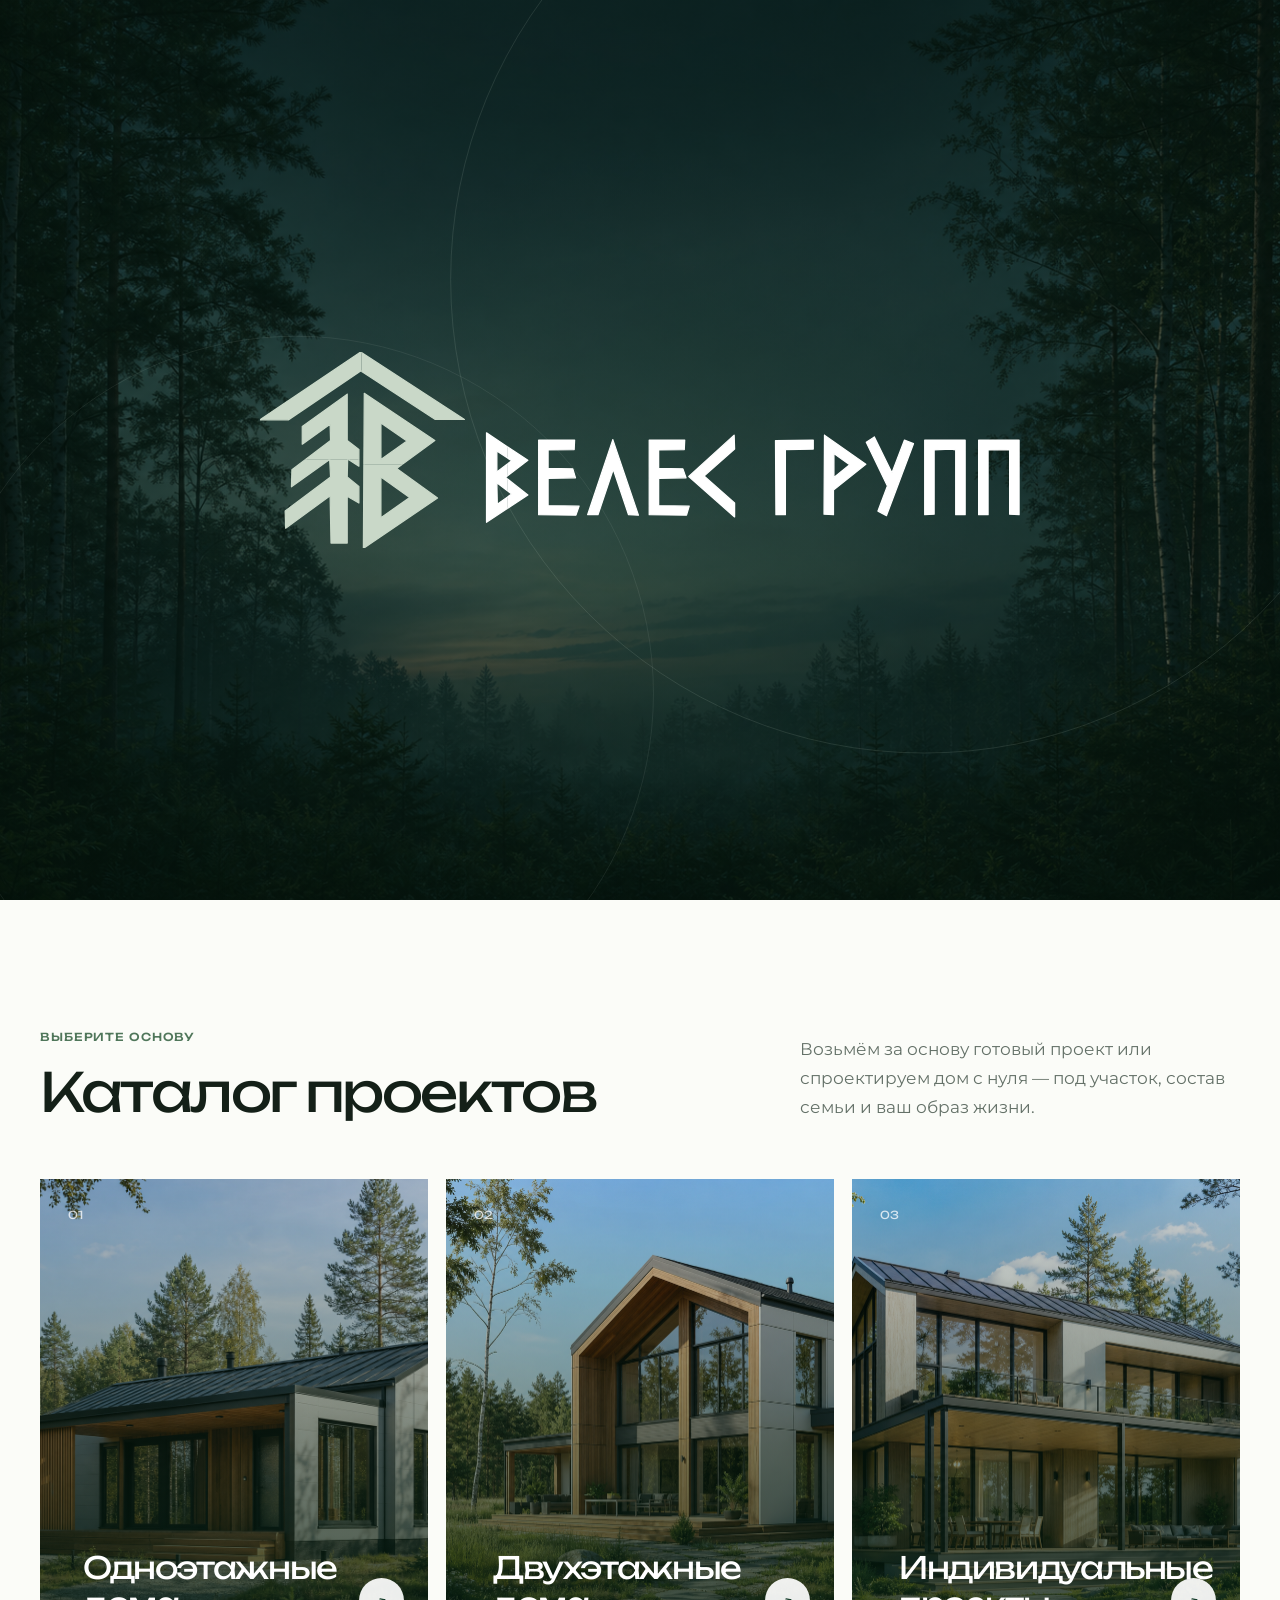
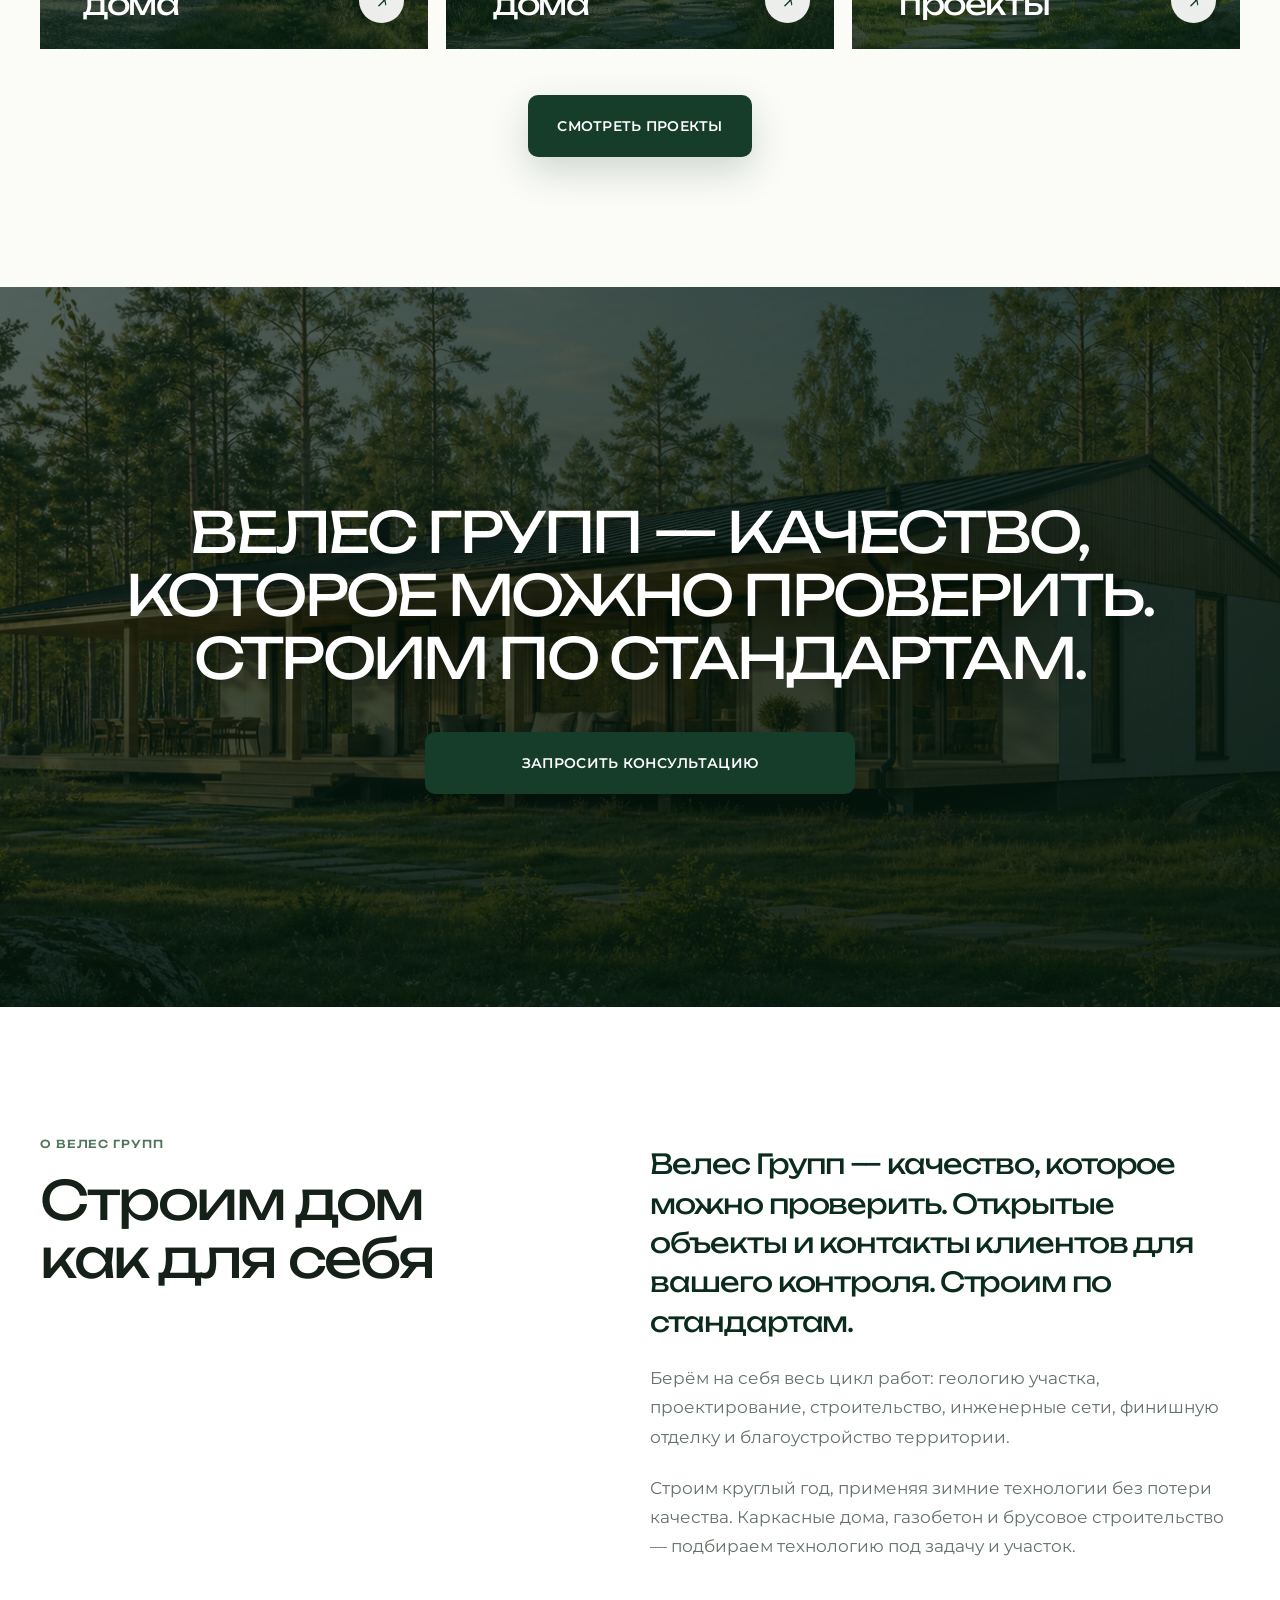
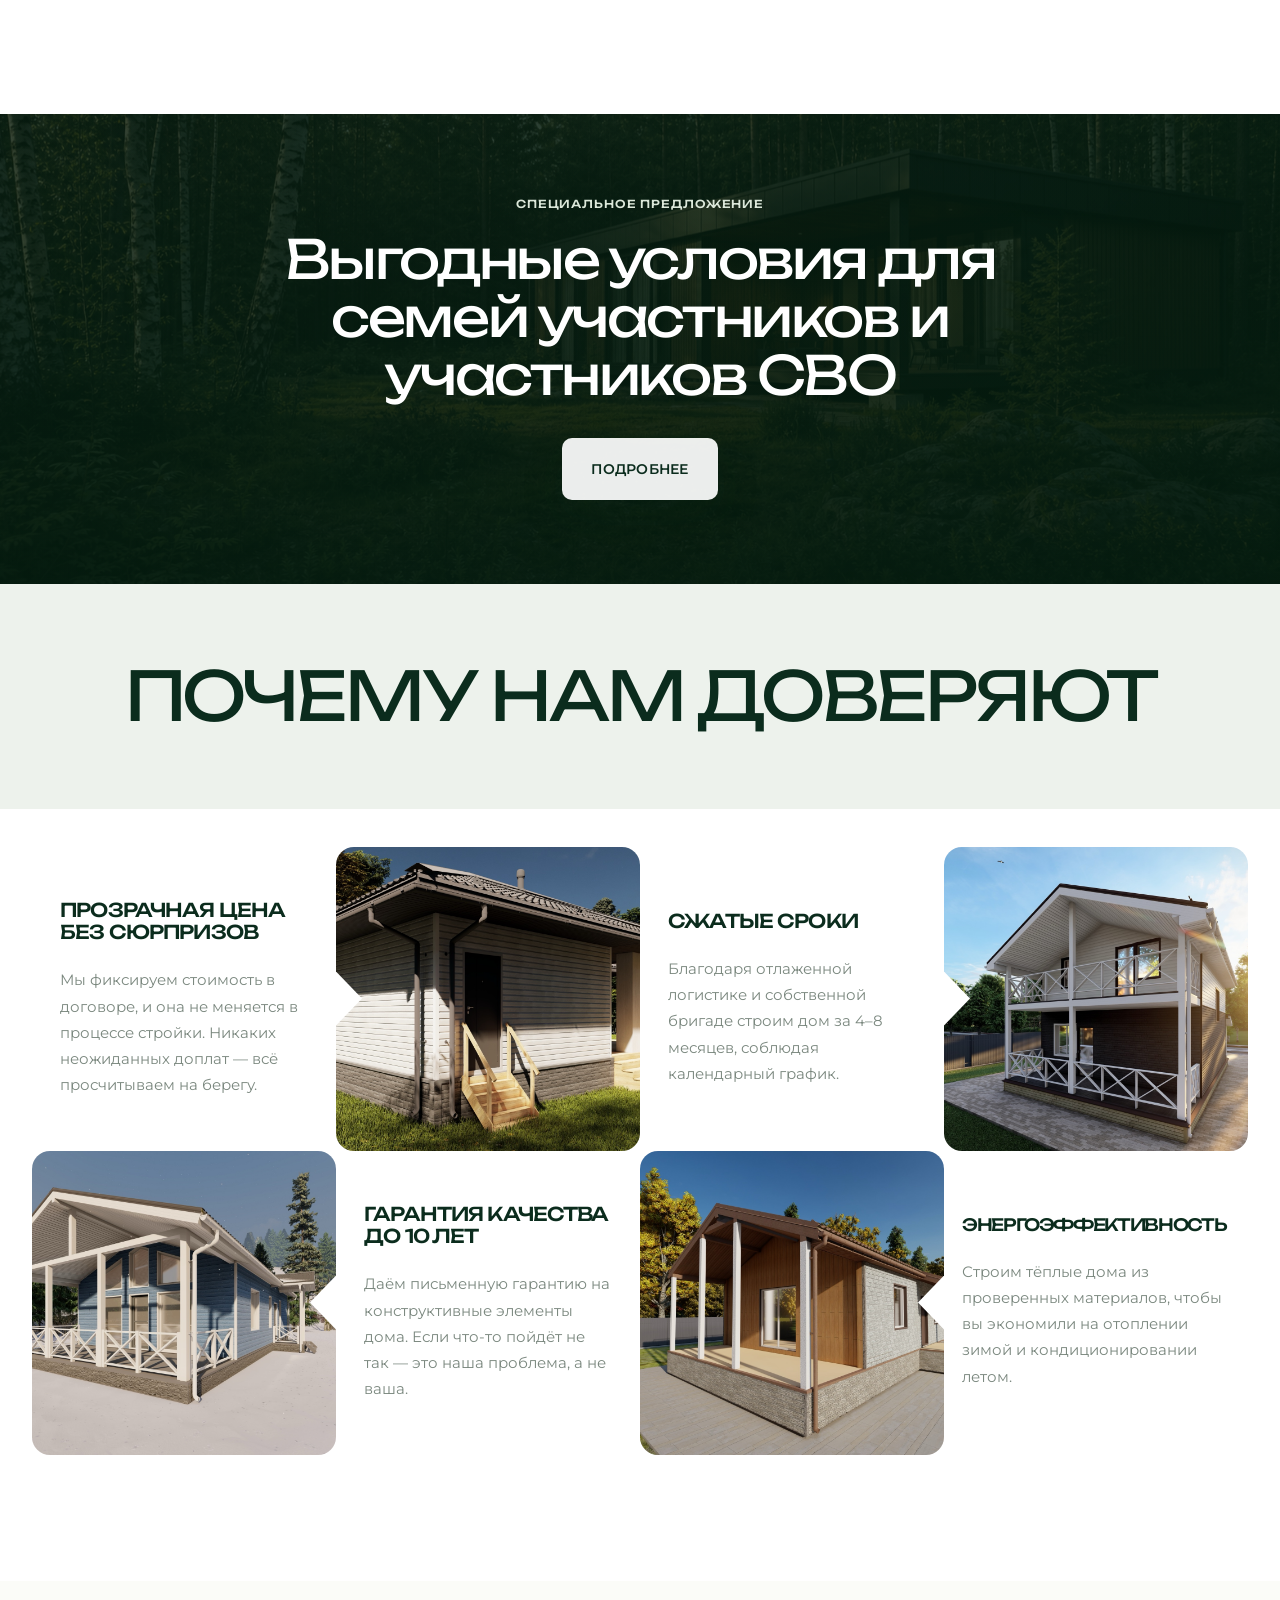
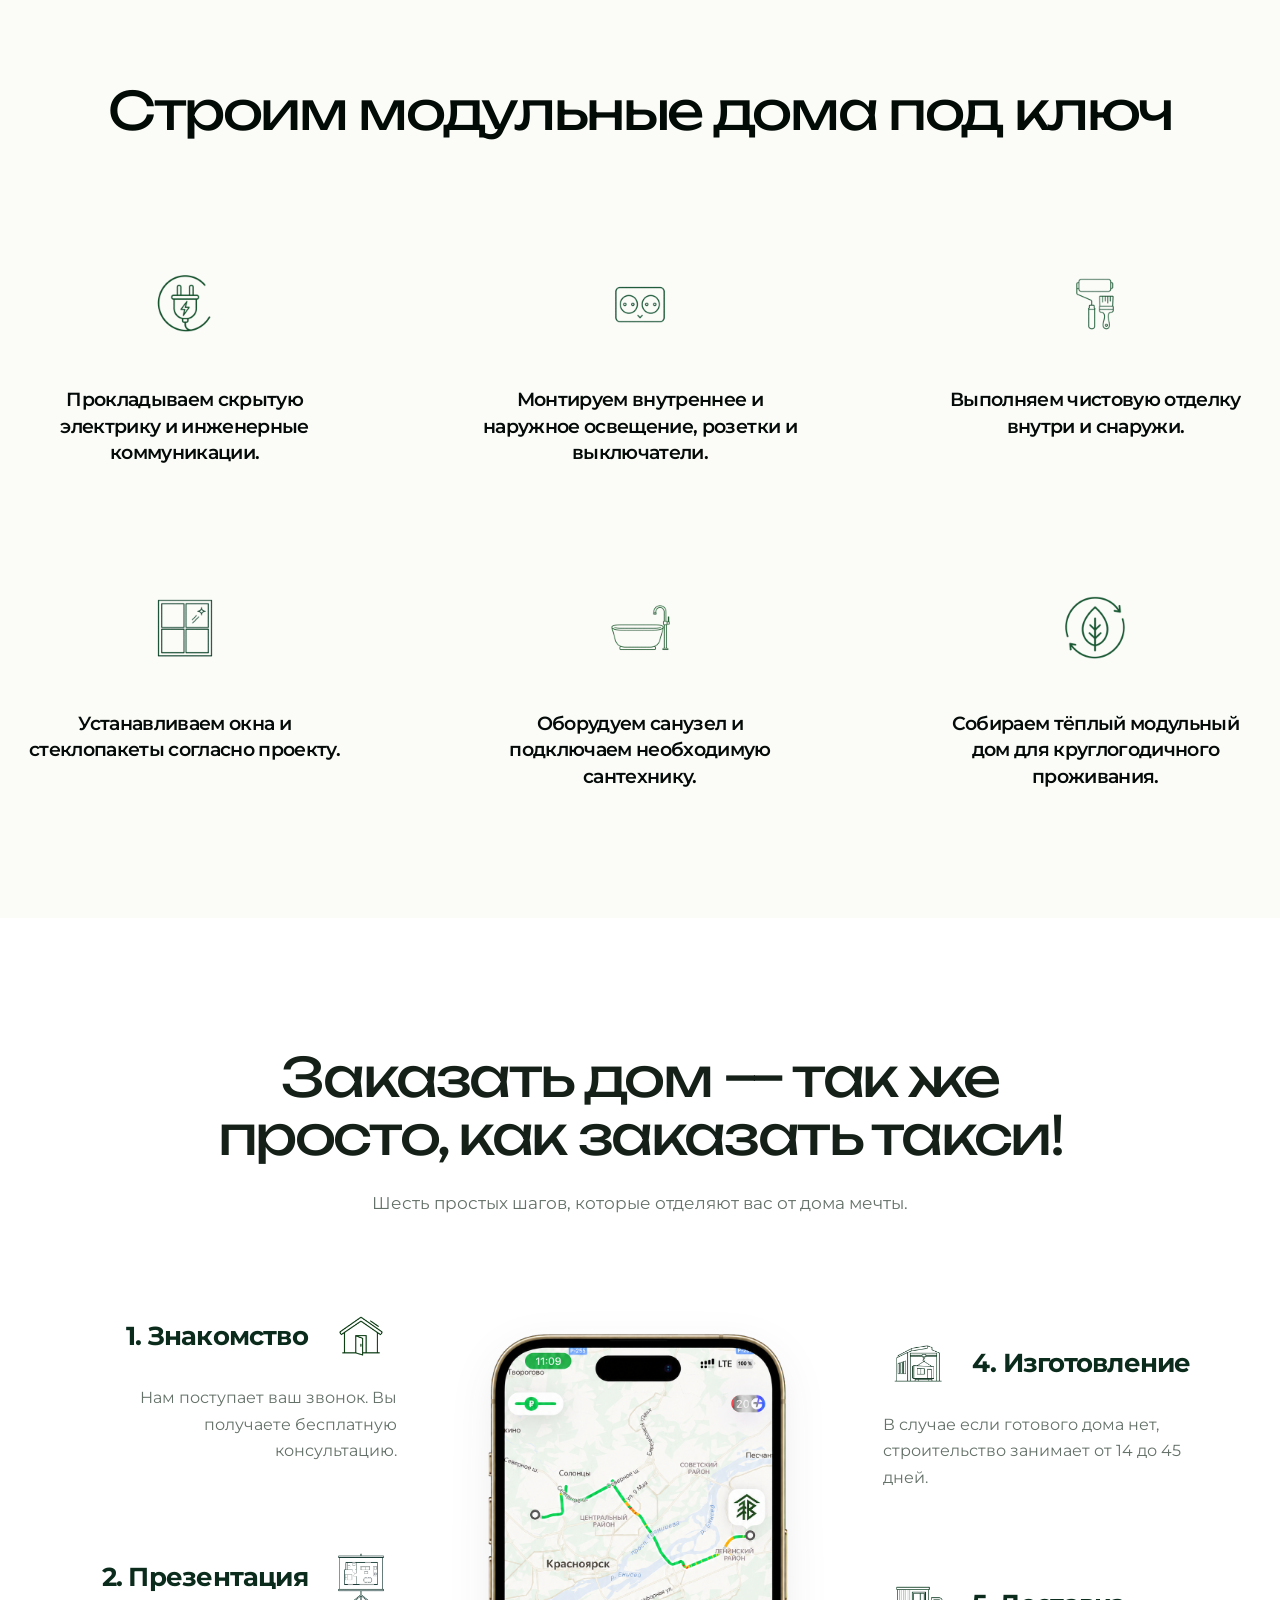
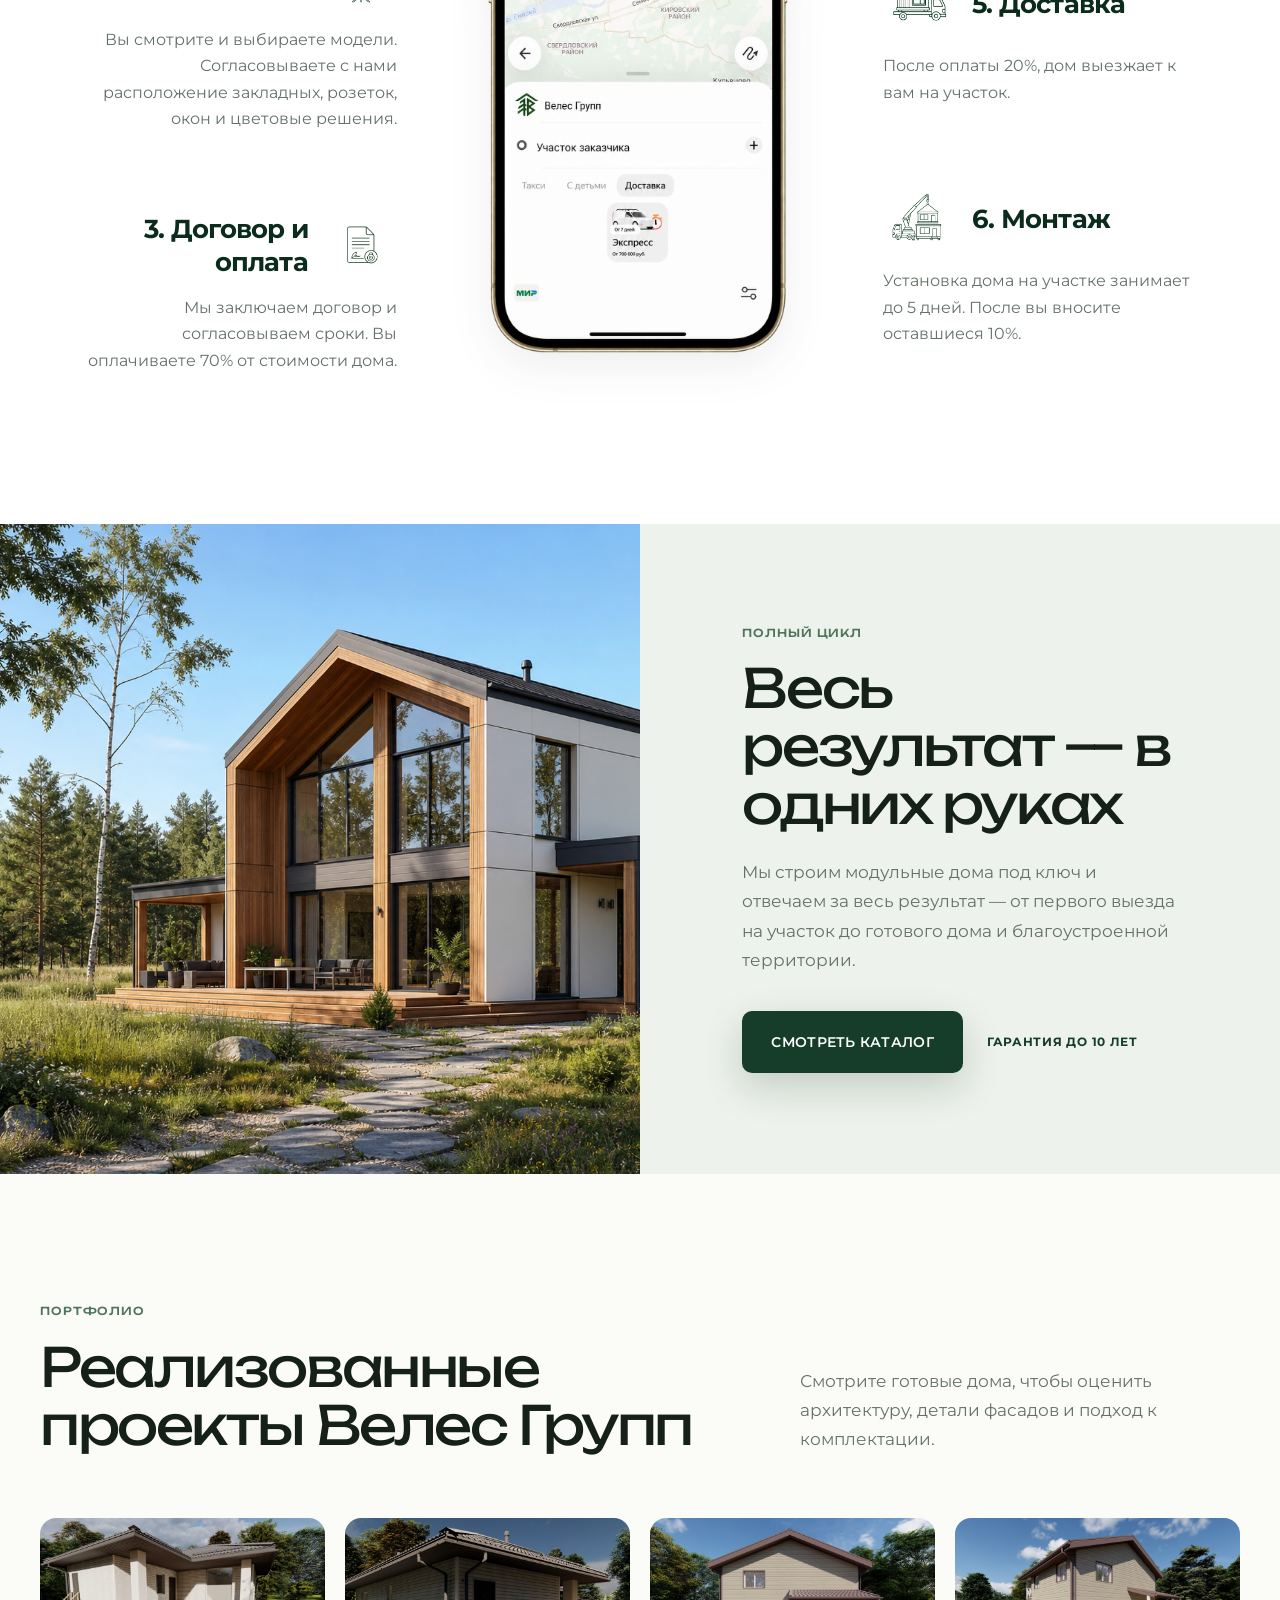
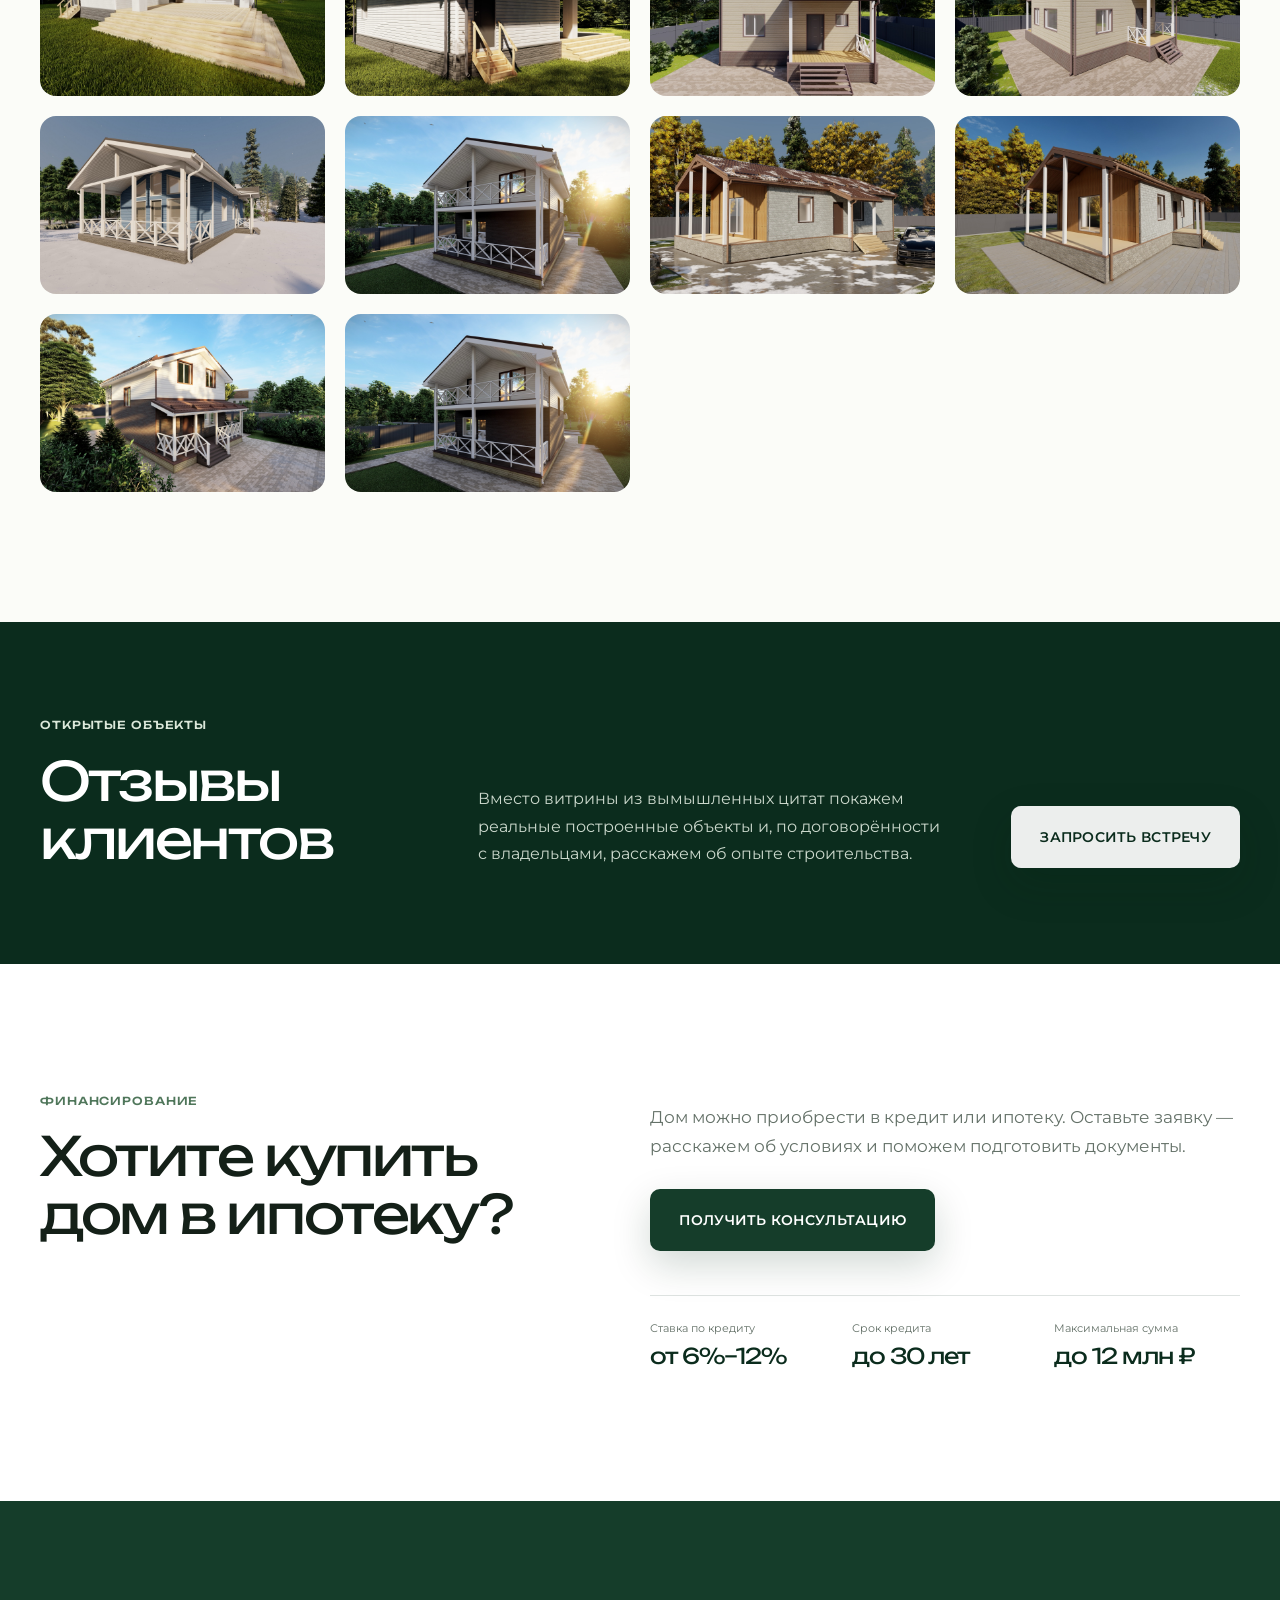
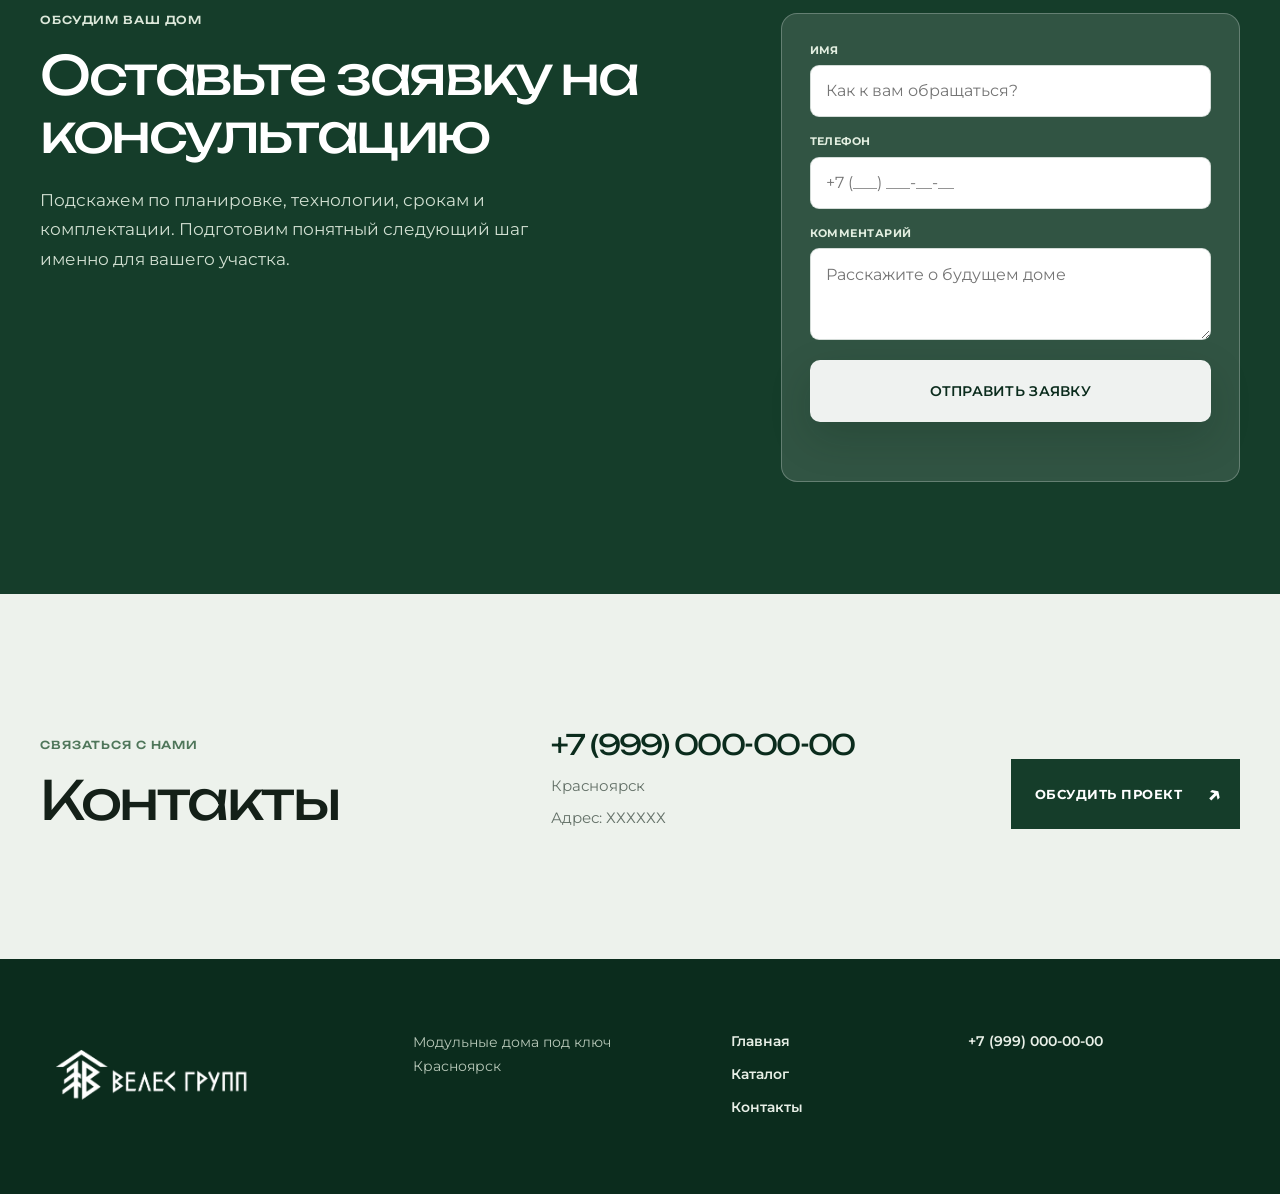
==== commit 6f5ff43c: "Rebuild Veles Group site with local assets" ====
--- a/index.html
+++ b/index.html
@@ -1,977 +1,496 @@
-<!DOCTYPE html><html><head> <meta charset="utf-8"> <meta http-equiv="Content-Type" content="text/html; charset=utf-8"> <meta name="viewport" content="width=device-width, initial-scale=1.0"> <!--metatextblock--> <title>Велес Групп — модульные дома под ключ</title> <meta name="description" content="Велес Групп строит модульные дома под ключ: от геологии участка и проектирования до отделки и благоустройства."> <meta name="keywords" content="Велес Групп, модульные дома, строительство домов под ключ, проекты домов, Красноярск"> <meta property="og:url" content="https://todricsn.github.io/velesgroup/"> <meta property="og:title" content="Велес Групп — модульные дома под ключ"> <meta property="og:description" content="Проектирование и строительство модульных домов под ключ."> <meta property="og:type" content="website"> <meta property="og:image" content="https://todricsn.github.io/velesgroup/assets/hero-light-forest.png"> <link rel="canonical" href="https://todricsn.github.io/velesgroup/"> <!--/metatextblock--> <meta name="format-detection" content="telephone=no"> <meta http-equiv="x-dns-prefetch-control" content="on"> <link rel="dns-prefetch" href="https://ws.tildacdn.com"> <link rel="dns-prefetch" href="https://static.tildacdn.com"> <link rel="icon" href="assets/veles-logo.png" type="image/png"> <!-- Assets --> <script src="reference/neo.tildacdn.com/js/C9EvO4TNjt3x.js" async="" charset="utf-8"></script> <link rel="stylesheet" href="reference/static.tildacdn.com/css/ClloNnkHqFXI.css" type="text/css" media="all" onerror="this.loaderr='y';"> <link rel="stylesheet" href="reference/static.tildacdn.com/ws/project5811411/tilda-blocks-page47619423.min_t%3D1773483963.css" type="text/css" media="all" onerror="this.loaderr='y';"> <link rel="preconnect" href="https://fonts.gstatic.com"> <link href="https://fonts.googleapis.com/css2?family=Montserrat:wght@100..900&family=Unbounded:wght@300;400;500;600;700&subset=latin,cyrillic" rel="stylesheet"> <link rel="stylesheet" href="reference/static.tildacdn.com/css/uGhdkOKFejgI.css" type="text/css" media="all" onerror="this.loaderr='y';"> <link rel="stylesheet" href="reference/static.tildacdn.com/css/R7k4M83fv0iX.css" type="text/css" media="print" onload="this.media='all';" onerror="this.loaderr='y';"> <noscript><link rel="stylesheet" href="https://static.tildacdn.com/css/R7k4M83fv0iX.css" type="text/css" media="all" /></noscript> <link rel="stylesheet" href="reference/static.tildacdn.com/css/Za8MdvIpINuD.css" type="text/css" media="all" onerror="this.loaderr='y';"> <link rel="stylesheet" href="reference/static.tildacdn.com/css/2fBwl21IqH96.css" type="text/css" media="print" onload="this.media='all';" onerror="this.loaderr='y';"> <noscript><link rel="stylesheet" href="https://static.tildacdn.com/css/2fBwl21IqH96.css" type="text/css" media="all" /></noscript> <link rel="stylesheet" href="reference/static.tildacdn.com/css/AcaYcnLpJa0B.css" type="text/css" media="all" onerror="this.loaderr='y';"> <link rel="stylesheet" href="reference/static.tildacdn.com/css/aX5Fpu6qP0ql.css" type="text/css" media="all" onerror="this.loaderr='y';"> <link rel="stylesheet" href="reference/static.tildacdn.com/css/ZigbzogEQhEX.css" type="text/css" media="all" onerror="this.loaderr='y';"> <link rel="stylesheet" href="reference/static.tildacdn.com/css/llYawdfb8VBW.css" type="text/css" media="all" onerror="this.loaderr='y';"> <link rel="stylesheet" href="reference/static.tildacdn.com/css/Oi2adVfyucZh.css" type="text/css" media="print" onload="this.media='all';" onerror="this.loaderr='y';"> <noscript><link rel="stylesheet" href="https://static.tildacdn.com/css/Oi2adVfyucZh.css" type="text/css" media="all" /></noscript> <link rel="stylesheet" href="reference/static.tildacdn.com/css/O10tLH7tFZXD.css" type="text/css" media="print" onload="this.media='all';" onerror="this.loaderr='y';"> <noscript><link rel="stylesheet" href="https://static.tildacdn.com/css/O10tLH7tFZXD.css" type="text/css" media="all" /></noscript> <link rel="stylesheet" type="text/css" href="reference/geography-house.ru/custom_t%3D1773483963.css"> <script nomodule="" src="reference/static.tildacdn.com/js/DtxUbAi8D7hk.js" charset="utf-8"></script> <script type="text/javascript">function t_onReady(func) {if(document.readyState!='loading') {func();} else {document.addEventListener('DOMContentLoaded',func);}}
-function t_onFuncLoad(funcName,okFunc,time) {if(typeof window[funcName]==='function') {okFunc();} else {setTimeout(function() {t_onFuncLoad(funcName,okFunc,time);},(time||100));}}function t_throttle(fn,threshhold,scope) {return function() {fn.apply(scope||this,arguments);};}function t396_initialScale(t){var e=document.getElementById("rec"+t);if(e){var i=e.querySelector(".t396__artboard");if(i){window.tn_scale_initial_window_width||(window.tn_scale_initial_window_width=document.documentElement.clientWidth);var a=window.tn_scale_initial_window_width,r=[],n,l=i.getAttribute("data-artboard-screens");if(l){l=l.split(",");for(var o=0;o<l.length;o++)r[o]=parseInt(l[o],10)}else r=[320,480,640,960,1200];for(var o=0;o<r.length;o++){var d=r[o];a>=d&&(n=d)}var _="edit"===window.allrecords.getAttribute("data-tilda-mode"),c="center"===t396_getFieldValue(i,"valign",n,r),s="grid"===t396_getFieldValue(i,"upscale",n,r),w=t396_getFieldValue(i,"height_vh",n,r),g=t396_getFieldValue(i,"height",n,r),u=!!window.opr&&!!window.opr.addons||!!window.opera||-1!==navigator.userAgent.indexOf(" OPR/");if(!_&&c&&!s&&!w&&g&&!u){var h=parseFloat((a/n).toFixed(3)),f=[i,i.querySelector(".t396__carrier"),i.querySelector(".t396__filter")],v=Math.floor(parseInt(g,10)*h)+"px",p;i.style.setProperty("--initial-scale-height",v);for(var o=0;o<f.length;o++)f[o].style.setProperty("height","var(--initial-scale-height)");t396_scaleInitial__getElementsToScale(i).forEach((function(t){t.style.zoom=h}))}}}}function t396_scaleInitial__getElementsToScale(t){return t?Array.prototype.slice.call(t.children).filter((function(t){return t&&(t.classList.contains("t396__elem")||t.classList.contains("t396__group"))})):[]}function t396_getFieldValue(t,e,i,a){var r,n=a[a.length-1];if(!(r=i===n?t.getAttribute("data-artboard-"+e):t.getAttribute("data-artboard-"+e+"-res-"+i)))for(var l=0;l<a.length;l++){var o=a[l];if(!(o<=i)&&(r=o===n?t.getAttribute("data-artboard-"+e):t.getAttribute("data-artboard-"+e+"-res-"+o)))break}return r}window.TN_SCALE_INITIAL_VER="1.0",window.tn_scale_initial_window_width=null;</script> <script src="reference/static.tildacdn.com/js/USZVWxYlz1A0.js" charset="utf-8" onerror="this.loaderr='y';"></script> <script src="reference/static.tildacdn.com/js/kBQaonDyR2hP.js" charset="utf-8" defer="" onerror="this.loaderr='y';"></script> <script src="reference/static.tildacdn.com/ws/project5811411/tilda-blocks-page47619423.min_t%3D1773483963.js" charset="utf-8" async="" onerror="this.loaderr='y';"></script> <script src="reference/static.tildacdn.com/js/beBAnvQl6RqE.js" charset="utf-8" async="" onerror="this.loaderr='y';"></script> <script src="reference/static.tildacdn.com/js/wnAcwj5DvKZT.js" charset="utf-8" async="" onerror="this.loaderr='y';"></script> <script src="reference/static.tildacdn.com/js/QAhaaFKWcqis.js" charset="utf-8" async="" onerror="this.loaderr='y';"></script> <script src="reference/static.tildacdn.com/js/kFkeBwc382tV.js" charset="utf-8" async="" onerror="this.loaderr='y';"></script> <script src="reference/static.tildacdn.com/js/r3eYYSjU30Tx.js" charset="utf-8" async="" onerror="this.loaderr='y';"></script> <script src="reference/static.tildacdn.com/js/NRzejkuw330F.js" charset="utf-8" async="" onerror="this.loaderr='y';"></script> <script src="reference/static.tildacdn.com/js/pudnKTvUC0zD.js" charset="utf-8" async="" onerror="this.loaderr='y';"></script> <script src="reference/static.tildacdn.com/js/dK0XWSqaCemd.js" charset="utf-8" async="" onerror="this.loaderr='y';"></script> <script src="reference/static.tildacdn.com/js/QcS9ECn5YjOk.js" charset="utf-8" async="" onerror="this.loaderr='y';"></script> <script src="reference/static.tildacdn.com/js/waupNhTu2iBb.js" charset="utf-8" async="" onerror="this.loaderr='y';"></script> <script src="reference/static.tildacdn.com/js/unBnBFCa1Ue2.js" charset="utf-8" async="" onerror="this.loaderr='y';"></script> <script src="reference/static.tildacdn.com/js/CJYbfhy4Vviw.js" charset="utf-8" async="" onerror="this.loaderr='y';"></script> <script src="reference/static.tildacdn.com/js/NOLlqSeqSi8K.js" charset="utf-8" async="" onerror="this.loaderr='y';"></script> <script src="reference/static.tildacdn.com/js/VZQ6vnGFI3jw.js" charset="utf-8" async="" onerror="this.loaderr='y';"></script> <script src="reference/static.tildacdn.com/js/skb7IoBc8I7g.js" charset="utf-8" async="" onerror="this.loaderr='y';"></script> <script src="reference/static.tildacdn.com/js/GVKgjNaLo1sr.js" charset="utf-8" async="" onerror="this.loaderr='y';"></script> <script src="reference/static.tildacdn.com/js/yZUq1t8mca9a.js" charset="utf-8" async="" onerror="this.loaderr='y';"></script> <script src="reference/static.tildacdn.com/js/RAi5Ijzk6zg8.js" charset="utf-8" async="" onerror="this.loaderr='y';"></script> <script src="reference/static.tildacdn.com/js/QIpDtvvcm4O3.js" charset="utf-8" async="" onerror="this.loaderr='y';"></script> <script src="reference/static.tildacdn.com/js/I0TKezXDUqwo.js" charset="utf-8" async="" onerror="this.loaderr='y';"></script> <script src="reference/static.tildacdn.com/js/BvGzMJaEIhz7.js" charset="utf-8" async="" onerror="this.loaderr='y';"></script> <script src="reference/static.tildacdn.com/js/SsUBO2ELOyz0.js" charset="utf-8" async="" onerror="this.loaderr='y';"></script> <script src="reference/static.tildacdn.com/js/qlW9dcvYEqdp.js" charset="utf-8" async="" onerror="this.loaderr='y';"></script> <script src="reference/static.tildacdn.com/js/u5YhIGGfWCsX.js" charset="utf-8" async="" onerror="this.loaderr='y';"></script> <script type="text/javascript">window.dataLayer=window.dataLayer||[];</script> <script type="text/javascript">(function() {if((/bot|google|yandex|baidu|bing|msn|duckduckbot|teoma|slurp|crawler|spider|robot|crawling|facebook/i.test(navigator.userAgent))===false&&typeof(sessionStorage)!='undefined'&&sessionStorage.getItem('visited')!=='y'&&document.visibilityState){var style=document.createElement('style');style.type='text/css';style.innerHTML='@media screen and (min-width: 980px) {.t-records {opacity: 0;}.t-records_animated {-webkit-transition: opacity ease-in-out .2s;-moz-transition: opacity ease-in-out .2s;-o-transition: opacity ease-in-out .2s;transition: opacity ease-in-out .2s;}.t-records.t-records_visible {opacity: 1;}}';document.getElementsByTagName('head')[0].appendChild(style);function t_setvisRecs(){var alr=document.querySelectorAll('.t-records');Array.prototype.forEach.call(alr,function(el) {el.classList.add("t-records_animated");});setTimeout(function() {Array.prototype.forEach.call(alr,function(el) {el.classList.add("t-records_visible");});sessionStorage.setItem("visited","y");},400);}
-document.addEventListener('DOMContentLoaded',t_setvisRecs);}})();</script><link rel="stylesheet" href="veles-overrides.css?v=20260802-30">
-</head> <body class="t-body" style="margin:0;"> <!--allrecords--> <div id="allrecords" class="t-records" data-hook="blocks-collection-content-node" data-tilda-project-id="5811411" data-tilda-page-id="47619423" data-tilda-page-alias="kras" data-tilda-formskey="f45a4e95fd7a3ecb9c9d042245811411" data-tilda-stat-scroll="yes" data-tilda-lazy="yes" data-tilda-root-zone="com" data-tilda-project-headcode="yes" data-tilda-project-country="RU"> <!--header--> <header id="t-header" class="t-records" data-hook="blocks-collection-content-node" data-tilda-project-id="5811411" data-tilda-page-id="48548447" data-tilda-formskey="f45a4e95fd7a3ecb9c9d042245811411" data-tilda-stat-scroll="yes" data-tilda-lazy="yes" data-tilda-root-zone="com" data-tilda-project-headcode="yes" data-tilda-project-country="RU"> <div id="rec823409318" class="r t-rec" style=" " data-animationappear="off" data-record-type="131"> <!-- T123 --> <div class="t123"> <div class="t-container_100 "> <div class="t-width t-width_100 "> <!-- nominify begin --> <!--TICODE--><!-- Библиотека модификаций для Тильда https://ticode.dev --> <!--TCD001--><style>#rec823409269 { position: fixed; bottom: 0; left: 0; width: 100%; z-index: 9998; } </style> <!-- nominify end --> </div> </div> </div> </div> </header> <!--/header-->  <div id="rec737865899" class="r t-rec t-screenmin-1200px" style=" " data-animationappear="off" data-record-type="446" data-screen-min="1200px"> <!-- T446 --> <div id="nav737865899marker"></div> <div id="nav737865899" class="t446 t446__positionfixed " style="background-color: rgba(0,0,0,0.50); " data-bgcolor-hex="#000000" data-bgcolor-rgba="rgba(0,0,0,0.50)" data-navmarker="nav737865899marker" data-appearoffset="" data-bgopacity-two="1" data-menushadow="" data-menushadow-css="0px 1px 3px rgba(0,0,0,0)" data-bgopacity="0.5" data-menu="yes"> <div class="t446__maincontainer t446__c12collumns" style=""> <div class="t446__logowrapper"> <div class="t446__logowrapper2"> <div style="display: block;"> <img class="t446__imglogo t446__imglogomobile" src="reference/static.tildacdn.com/tild3831-6163-4135-b565-386166396461/LL1nwXwWhEWa.svg" imgfield="img" style="max-width: 100px; width: 100px;" alt=""> </div> </div> </div> <div class="t446__leftwrapper" style="padding-left:20px; padding-right:100px; text-align: left;"> <div class="t446__leftmenuwrapper"> <ul class="t446__list t-menu__list"> <li class="t446__list_item" style="padding:0 15px 0 0;"> <a class="t-menu__link-item" href="#rec737865455" data-menu-submenu-hook="" data-menu-item-number="1">Проекты</a> </li> <li class="t446__list_item" style="padding:0 15px;"> <a class="t-menu__link-item" href="#rec739080578" data-menu-submenu-hook="" data-menu-item-number="2">О нас </a> </li> <li class="t446__list_item" style="padding:0 15px;"> <a class="t-menu__link-item" href="#rec739096105" data-menu-submenu-hook="" data-menu-item-number="3">Каталог</a> </li> <li class="t446__list_item" style="padding:0 15px;"> <a class="t-menu__link-item" href="#rec737865457" data-menu-submenu-hook="" data-menu-item-number="4">Контакты</a> </li> <li class="t446__list_item" style="padding:0 0 0 15px;"> <a class="t-menu__link-item" href="#rec745374895" data-menu-submenu-hook="" data-menu-item-number="5">Отзывы</a> </li> </ul> </div> </div> <div class="t446__rightwrapper" style="padding-right:20px; padding-left:100px; text-align: right;"> <div class="t446__rightmenuwrapper"> <ul class="t446__list t-menu__list"> <li class="t446__list_item" style="padding:0 0 0 15px 0 0;"> <a class="t-menu__link-item" href="" data-menu-submenu-hook="link_sub6_737865899" data-menu-item-number="6">Красноярск</a> <div class="t-menusub" data-submenu-hook="link_sub6_737865899" data-submenu-margin="15px" data-add-submenu-arrow=""> <div class="t-menusub__menu"> <div class="t-menusub__content"> <ul role="list" class="t-menusub__list"> <li class="t-menusub__list-item t-name t-name_xs"> <a class="t-menusub__link-item t-name t-name_xs" href="/omsk" data-menu-item-number="6">Омск</a> </li> <li class="t-menusub__list-item t-name t-name_xs"> <a class="t-menusub__link-item t-name t-name_xs" href="/kiz" data-menu-item-number="6">Кызыл</a> </li> </ul> </div> </div> </div> </li> </ul> </div> <div class="t446__additionalwrapper"> <div class="t-sociallinks"> <ul role="list" class="t-sociallinks__wrapper" aria-label="Соц. сети"> <!-- new soclinks --><li class="t-sociallinks__item t-sociallinks__item_telegram"><a href="https://t.me/geographyhouse24" target="_blank" rel="nofollow" aria-label="telegram" style="width: 30px; height: 30px;"><svg class="t-sociallinks__svg" role="presentation" width="30px" height="30px" viewBox="0 0 100 100" fill="none" xmlns="http://www.w3.org/2000/svg"> <path fill-rule="evenodd" clip-rule="evenodd" d="M50 100c27.614 0 50-22.386 50-50S77.614 0 50 0 0 22.386 0 50s22.386 50 50 50Zm21.977-68.056c.386-4.38-4.24-2.576-4.24-2.576-3.415 1.414-6.937 2.85-10.497 4.302-11.04 4.503-22.444 9.155-32.159 13.734-5.268 1.932-2.184 3.864-2.184 3.864l8.351 2.577c3.855 1.16 5.91-.129 5.91-.129l17.988-12.238c6.424-4.38 4.882-.773 3.34.773l-13.49 12.882c-2.056 1.804-1.028 3.35-.129 4.123 2.55 2.249 8.82 6.364 11.557 8.16.712.467 1.185.778 1.292.858.642.515 4.111 2.834 6.424 2.319 2.313-.516 2.57-3.479 2.57-3.479l3.083-20.226c.462-3.511.993-6.886 1.417-9.582.4-2.546.705-4.485.767-5.362Z" fill="#ffffff"></path> </svg></a></li>�<li class="t-sociallinks__item t-sociallinks__item_whatsapp"><a href="https://wa.me/79135559133" target="_blank" rel="nofollow" aria-label="whatsapp" style="width: 30px; height: 30px;"><svg class="t-sociallinks__svg" role="presentation" width="30px" height="30px" viewBox="0 0 100 100" fill="none" xmlns="http://www.w3.org/2000/svg"> <path fill-rule="evenodd" clip-rule="evenodd" d="M50 100C77.6142 100 100 77.6142 100 50C100 22.3858 77.6142 0 50 0C22.3858 0 0 22.3858 0 50C0 77.6142 22.3858 100 50 100ZM69.7626 28.9928C64.6172 23.841 57.7739 21.0027 50.4832 21C35.4616 21 23.2346 33.2252 23.2292 48.2522C23.2274 53.0557 24.4823 57.7446 26.8668 61.8769L23 76L37.4477 72.2105C41.4282 74.3822 45.9107 75.5262 50.4714 75.528H50.4823C65.5029 75.528 77.7299 63.301 77.7363 48.2749C77.7408 40.9915 74.9089 34.1446 69.7626 28.9928ZM62.9086 53.9588C62.2274 53.6178 58.8799 51.9708 58.2551 51.7435C57.6313 51.5161 57.1766 51.4024 56.7228 52.0845C56.269 52.7666 54.964 54.2998 54.5666 54.7545C54.1692 55.2092 53.7718 55.2656 53.0915 54.9246C52.9802 54.8688 52.8283 54.803 52.6409 54.7217C51.6819 54.3057 49.7905 53.4855 47.6151 51.5443C45.5907 49.7382 44.2239 47.5084 43.8265 46.8272C43.4291 46.1452 43.7837 45.7769 44.1248 45.4376C44.3292 45.2338 44.564 44.9478 44.7987 44.662C44.9157 44.5194 45.0328 44.3768 45.146 44.2445C45.4345 43.9075 45.56 43.6516 45.7302 43.3049C45.7607 43.2427 45.7926 43.1776 45.8272 43.1087C46.0545 42.654 45.9409 42.2565 45.7708 41.9155C45.6572 41.6877 45.0118 40.1167 44.4265 38.6923C44.1355 37.984 43.8594 37.3119 43.671 36.8592C43.1828 35.687 42.6883 35.69 42.2913 35.6924C42.2386 35.6928 42.1876 35.6931 42.1386 35.6906C41.7421 35.6706 41.2874 35.667 40.8336 35.667C40.3798 35.667 39.6423 35.837 39.0175 36.5191C38.9773 36.5631 38.9323 36.6111 38.8834 36.6633C38.1738 37.4209 36.634 39.0648 36.634 42.2002C36.634 45.544 39.062 48.7748 39.4124 49.2411L39.415 49.2444C39.4371 49.274 39.4767 49.3309 39.5333 49.4121C40.3462 50.5782 44.6615 56.7691 51.0481 59.5271C52.6732 60.2291 53.9409 60.6475 54.9303 60.9612C56.5618 61.4796 58.046 61.4068 59.22 61.2313C60.5286 61.0358 63.2487 59.5844 63.8161 57.9938C64.3836 56.4033 64.3836 55.0392 64.2136 54.7554C64.0764 54.5258 63.7545 54.3701 63.2776 54.1395C63.1633 54.0843 63.0401 54.0247 62.9086 53.9588Z" fill="#ffffff"></path> </svg></a></li>�<li class="t-sociallinks__item t-sociallinks__item_vk"><a href="https://vk.com/geographymodul" target="_blank" rel="nofollow" aria-label="vk" style="width: 30px; height: 30px;"><svg class="t-sociallinks__svg" role="presentation" width="30px" height="30px" viewBox="0 0 100 100" fill="none" xmlns="http://www.w3.org/2000/svg"> <path fill-rule="evenodd" clip-rule="evenodd" d="M50 100c27.614 0 50-22.386 50-50S77.614 0 50 0 0 22.386 0 50s22.386 50 50 50ZM25 34c.406 19.488 10.15 31.2 27.233 31.2h.968V54.05c6.278.625 11.024 5.216 12.93 11.15H75c-2.436-8.87-8.838-13.773-12.836-15.647C66.162 47.242 71.783 41.62 73.126 34h-8.058c-1.749 6.184-6.932 11.805-11.867 12.336V34h-8.057v21.611C40.147 54.362 33.838 48.304 33.556 34H25Z" fill="#ffffff"></path> </svg></a></li>�<li class="t-sociallinks__item t-sociallinks__item_instagram"><a href="https://instagram.com/dom_geography?igshid=YmMyMTA2M2Y=" target="_blank" rel="nofollow" aria-label="instagram" style="width: 30px; height: 30px;"><svg class="t-sociallinks__svg" role="presentation" width="30px" height="30px" viewBox="0 0 100 100" fill="none" xmlns="http://www.w3.org/2000/svg"> <path fill-rule="evenodd" clip-rule="evenodd" d="M50 100C77.6142 100 100 77.6142 100 50C100 22.3858 77.6142 0 50 0C22.3858 0 0 22.3858 0 50C0 77.6142 22.3858 100 50 100ZM25 39.3918C25 31.4558 31.4566 25 39.3918 25H60.6082C68.5442 25 75 31.4566 75 39.3918V60.8028C75 68.738 68.5442 75.1946 60.6082 75.1946H39.3918C31.4558 75.1946 25 68.738 25 60.8028V39.3918ZM36.9883 50.0054C36.9883 42.8847 42.8438 37.0922 50.0397 37.0922C57.2356 37.0922 63.0911 42.8847 63.0911 50.0054C63.0911 57.1252 57.2356 62.9177 50.0397 62.9177C42.843 62.9177 36.9883 57.1252 36.9883 50.0054ZM41.7422 50.0054C41.7422 54.5033 45.4641 58.1638 50.0397 58.1638C54.6153 58.1638 58.3372 54.5041 58.3372 50.0054C58.3372 45.5066 54.6145 41.8469 50.0397 41.8469C45.4641 41.8469 41.7422 45.5066 41.7422 50.0054ZM63.3248 39.6355C65.0208 39.6355 66.3956 38.2606 66.3956 36.5646C66.3956 34.8687 65.0208 33.4938 63.3248 33.4938C61.6288 33.4938 60.2539 34.8687 60.2539 36.5646C60.2539 38.2606 61.6288 39.6355 63.3248 39.6355Z" fill="#ffffff"></path> </svg></a></li><!-- /new soclinks --> </ul> </div> </div> </div> </div> </div> <style>@media screen and (max-width:980px){#rec737865899 .t446__leftcontainer{padding:20px;}#rec737865899 .t446__imglogo{padding:20px 0;}#rec737865899 .t446{position:static;}}</style> <script>t_onReady(function() {t_onFuncLoad('t446_checkOverflow',function() {window.addEventListener('resize',t_throttle(function() {t446_checkOverflow('737865899','0');}));window.addEventListener('load',function() {t446_checkOverflow('737865899','0');});t446_checkOverflow('737865899','0');});t_onFuncLoad('t_menu__interactFromKeyboard',function() {t_menu__interactFromKeyboard('737865899');});});t_onReady(function() {t_onFuncLoad('t_menu__highlightActiveLinks',function() {t_menu__highlightActiveLinks('.t446__list_item a');});t_onFuncLoad('t_menu__findAnchorLinks',function() {t_menu__findAnchorLinks('737865899','.t446__list_item a');});});t_onReady(function() {t_onFuncLoad('t_menu__setBGcolor',function() {t_menu__setBGcolor('737865899','.t446');window.addEventListener('resize',t_throttle(function() {t_menu__setBGcolor('737865899','.t446');}));});});</script> <style>#rec737865899 .t-menu__link-item{}@supports (overflow:-webkit-marquee) and (justify-content:inherit){#rec737865899 .t-menu__link-item,#rec737865899 .t-menu__link-item.t-active{opacity:1 !important;}}</style> <style>#rec737865899{--menusub-text-color:#ffffff;--menusub-bg:#fff;--menusub-shadow:none;--menusub-radius:0;--menusub-border:none;--menusub-width:150px;--menusub-transition:0.3s ease-in-out;}@media screen and (max-width:980px){#rec737865899 .t-menusub__menu .t-menusub__link-item,#rec737865899 .t-menusub__menu .t-menusub__innermenu-link{color:var(--menusub-text-color) !important;}#rec737865899 .t-menusub__menu .t-menusub__link-item.t-active{color:var(--menusub-text-color) !important;}#rec737865899 .t-menusub__menu .t-menusub__list-item:has(.t-active){background-color:var(--menusub-hover-bg);}}@media screen and (max-width:980px){#rec737865899 .t-menusub__menu-wrapper{background-color:var(--menusub-bg) !important;border-radius:var(--menusub-radius) !important;border:var(--menusub-border) !important;box-shadow:var(--menusub-shadow) !important;overflow:auto;max-width:var(--mobile-max-width);}#rec737865899 .t-menusub__menu-wrapper .t-menusub__content{background-color:transparent !important;border:none !important;box-shadow:none !important;border-radius:0 !important;margin-top:0 !important;}}</style> <script>t_onReady(function() {setTimeout(function(){t_onFuncLoad('t_menusub_init',function() {t_menusub_init('737865899');});},500);});</script> <style> #rec737865899 .t446__logowrapper2 a{color:#ffffff;font-weight:600;}#rec737865899 a.t-menu__link-item{color:#ffffff;font-weight:600;}#rec737865899 .t446__right_langs_lang a{color:#ffffff;font-weight:600;}</style> <style> #rec737865899 .t446__logo{color:#ffffff;font-weight:600;}</style> <style>#rec737865899 .t446 {box-shadow:0px 1px 3px rgba(0,0,0,0);}</style> </div> <div id="rec737865418" class="r t-rec t-rec_pt_0 t-rec_pb_0" style="padding-top:0px;padding-bottom:0px; " data-animationappear="off" data-record-type="450"> <div class="t450__menu__content " style="top:15px; " data-menu="yes" data-appearoffset="" data-hideoffset=""> <div class="t450__burger_container t450__small "> <div class="t450__burger_bg t450__burger_cirqle" style="; opacity:0.50;"> </div> <button type="button" class="t-menuburger t-menuburger_first t-menuburger__small" aria-label="Навигационное меню" aria-expanded="false"> <span style="background-color:#ffffff;"></span> <span style="background-color:#ffffff;"></span> <span style="background-color:#ffffff;"></span> <span style="background-color:#ffffff;"></span> </button> <script>function t_menuburger_init(recid) {var rec=document.querySelector('#rec' + recid);if(!rec) return;var burger=rec.querySelector('.t-menuburger');if(!burger) return;var isSecondStyle=burger.classList.contains('t-menuburger_second');if(isSecondStyle&&!window.isMobile&&!('ontouchend' in document)) {burger.addEventListener('mouseenter',function() {if(burger.classList.contains('t-menuburger-opened')) return;burger.classList.remove('t-menuburger-unhovered');burger.classList.add('t-menuburger-hovered');});burger.addEventListener('mouseleave',function() {if(burger.classList.contains('t-menuburger-opened')) return;burger.classList.remove('t-menuburger-hovered');burger.classList.add('t-menuburger-unhovered');setTimeout(function() {burger.classList.remove('t-menuburger-unhovered');},300);});}
-burger.addEventListener('click',function() {if(!burger.closest('.tmenu-mobile')&&!burger.closest('.t450__burger_container')&&!burger.closest('.t466__container')&&!burger.closest('.t204__burger')&&!burger.closest('.t199__js__menu-toggler')) {burger.classList.toggle('t-menuburger-opened');burger.classList.remove('t-menuburger-unhovered');}});var menu=rec.querySelector('[data-menu="yes"]');if(!menu) return;var menuLinks=menu.querySelectorAll('.t-menu__link-item');var submenuClassList=['t978__menu-link_hook','t978__tm-link','t966__tm-link','t794__tm-link','t-menusub__target-link'];Array.prototype.forEach.call(menuLinks,function(link) {link.addEventListener('click',function() {var isSubmenuHook=submenuClassList.some(function(submenuClass) {return link.classList.contains(submenuClass);});if(isSubmenuHook) return;burger.classList.remove('t-menuburger-opened');});});menu.addEventListener('clickedAnchorInTooltipMenu',function() {burger.classList.remove('t-menuburger-opened');});}
-t_onReady(function() {t_onFuncLoad('t_menuburger_init',function(){t_menuburger_init('737865418');});});</script> <style>.t-menuburger{position:relative;flex-shrink:0;width:28px;height:20px;padding:0;border:none;background-color:transparent;outline:none;-webkit-transform:rotate(0deg);transform:rotate(0deg);transition:transform .5s ease-in-out;cursor:pointer;z-index:999;}.t-menuburger span{display:block;position:absolute;width:100%;opacity:1;left:0;-webkit-transform:rotate(0deg);transform:rotate(0deg);transition:.25s ease-in-out;height:3px;background-color:#000;}.t-menuburger span:nth-child(1){top:0px;}.t-menuburger span:nth-child(2),.t-menuburger span:nth-child(3){top:8px;}.t-menuburger span:nth-child(4){top:16px;}.t-menuburger__big{width:42px;height:32px;}.t-menuburger__big span{height:5px;}.t-menuburger__big span:nth-child(2),.t-menuburger__big span:nth-child(3){top:13px;}.t-menuburger__big span:nth-child(4){top:26px;}.t-menuburger__small{width:22px;height:14px;}.t-menuburger__small span{height:2px;}.t-menuburger__small span:nth-child(2),.t-menuburger__small span:nth-child(3){top:6px;}.t-menuburger__small span:nth-child(4){top:12px;}.t-menuburger-opened span:nth-child(1){top:8px;width:0%;left:50%;}.t-menuburger-opened span:nth-child(2){-webkit-transform:rotate(45deg);transform:rotate(45deg);}.t-menuburger-opened span:nth-child(3){-webkit-transform:rotate(-45deg);transform:rotate(-45deg);}.t-menuburger-opened span:nth-child(4){top:8px;width:0%;left:50%;}.t-menuburger-opened.t-menuburger__big span:nth-child(1){top:6px;}.t-menuburger-opened.t-menuburger__big span:nth-child(4){top:18px;}.t-menuburger-opened.t-menuburger__small span:nth-child(1),.t-menuburger-opened.t-menuburger__small span:nth-child(4){top:6px;}@media (hover),(min-width:0\0){.t-menuburger_first:hover span:nth-child(1){transform:translateY(1px);}.t-menuburger_first:hover span:nth-child(4){transform:translateY(-1px);}.t-menuburger_first.t-menuburger__big:hover span:nth-child(1){transform:translateY(3px);}.t-menuburger_first.t-menuburger__big:hover span:nth-child(4){transform:translateY(-3px);}}.t-menuburger_second span:nth-child(2),.t-menuburger_second span:nth-child(3){width:80%;left:20%;right:0;}@media (hover),(min-width:0\0){.t-menuburger_second.t-menuburger-hovered span:nth-child(2),.t-menuburger_second.t-menuburger-hovered span:nth-child(3){animation:t-menuburger-anim 0.3s ease-out normal forwards;}.t-menuburger_second.t-menuburger-unhovered span:nth-child(2),.t-menuburger_second.t-menuburger-unhovered span:nth-child(3){animation:t-menuburger-anim2 0.3s ease-out normal forwards;}}.t-menuburger_second.t-menuburger-opened span:nth-child(2),.t-menuburger_second.t-menuburger-opened span:nth-child(3){left:0;right:0;width:100%!important;}.t-menuburger_third span:nth-child(4){width:70%;left:unset;right:0;}@media (hover),(min-width:0\0){.t-menuburger_third:not(.t-menuburger-opened):hover span:nth-child(4){width:100%;}}.t-menuburger_third.t-menuburger-opened span:nth-child(4){width:0!important;right:50%;}.t-menuburger_fourth{height:12px;}.t-menuburger_fourth.t-menuburger__small{height:8px;}.t-menuburger_fourth.t-menuburger__big{height:18px;}.t-menuburger_fourth span:nth-child(2),.t-menuburger_fourth span:nth-child(3){top:4px;opacity:0;}.t-menuburger_fourth span:nth-child(4){top:8px;}.t-menuburger_fourth.t-menuburger__small span:nth-child(2),.t-menuburger_fourth.t-menuburger__small span:nth-child(3){top:3px;}.t-menuburger_fourth.t-menuburger__small span:nth-child(4){top:6px;}.t-menuburger_fourth.t-menuburger__small span:nth-child(2),.t-menuburger_fourth.t-menuburger__small span:nth-child(3){top:3px;}.t-menuburger_fourth.t-menuburger__small span:nth-child(4){top:6px;}.t-menuburger_fourth.t-menuburger__big span:nth-child(2),.t-menuburger_fourth.t-menuburger__big span:nth-child(3){top:6px;}.t-menuburger_fourth.t-menuburger__big span:nth-child(4){top:12px;}@media (hover),(min-width:0\0){.t-menuburger_fourth:not(.t-menuburger-opened):hover span:nth-child(1){transform:translateY(1px);}.t-menuburger_fourth:not(.t-menuburger-opened):hover span:nth-child(4){transform:translateY(-1px);}.t-menuburger_fourth.t-menuburger__big:not(.t-menuburger-opened):hover span:nth-child(1){transform:translateY(3px);}.t-menuburger_fourth.t-menuburger__big:not(.t-menuburger-opened):hover span:nth-child(4){transform:translateY(-3px);}}.t-menuburger_fourth.t-menuburger-opened span:nth-child(1),.t-menuburger_fourth.t-menuburger-opened span:nth-child(4){top:4px;}.t-menuburger_fourth.t-menuburger-opened span:nth-child(2),.t-menuburger_fourth.t-menuburger-opened span:nth-child(3){opacity:1;}@keyframes t-menuburger-anim{0%{width:80%;left:20%;right:0;}50%{width:100%;left:0;right:0;}100%{width:80%;left:0;right:20%;}}@keyframes t-menuburger-anim2{0%{width:80%;left:0;}50%{width:100%;right:0;left:0;}100%{width:80%;left:20%;right:0;}}</style> </div> </div> <!-- t450 --> <div id="nav737865418marker"></div> <div class="t450__overlay"> <div class="t450__overlay_bg" style=" "> </div> </div> <div id="nav737865418" class="t450 " data-tooltip-hook="#menuopen" style="max-width: 260px;"> <button type="button" class="t450__close-button t450__close t450_opened " aria-label="Close menu"> <div class="t450__close_icon" style="color:#ffffff;"> <span></span> <span></span> <span></span> <span></span> </div> </button> <div class="t450__container t-align_left"> <div class="t450__top"> <div class="t450__logowrapper"> <img class="t450__logoimg" src="reference/static.tildacdn.com/tild3830-6236-4333-a432-613837366230/3Vn1Ou1BiH9Z.svg" imgfield="img" alt=""> </div> <nav class="t450__menu"> <ul role="list" class="t450__list t-menu__list"> <li class="t450__list_item"> <a class="t-menu__link-item t450__link-item_submenu" href="" aria-expanded="false" role="button" data-menu-submenu-hook="link_sub1_737865418" data-menu-item-number="1">
-Красноярск
-</a> <div class="t-menusub" data-submenu-hook="link_sub1_737865418" data-submenu-margin="15px" data-add-submenu-arrow=""> <div class="t-menusub__menu"> <div class="t-menusub__content"> <ul role="list" class="t-menusub__list"> <li class="t-menusub__list-item t-name t-name_xs"> <a class="t-menusub__link-item t-name t-name_xs" href="/omsk" data-menu-item-number="1">Омск</a> </li> <li class="t-menusub__list-item t-name t-name_xs"> <a class="t-menusub__link-item t-name t-name_xs" href="/kiz" data-menu-item-number="1">Кызыл</a> </li> </ul> </div> </div> </div> </li> <li class="t450__list_item"> <a class="t-menu__link-item " href="#rec739095269" data-menu-submenu-hook="" data-menu-item-number="2">
-О нас
-</a> </li> <li class="t450__list_item"> <a class="t-menu__link-item " href="#rec739096105" data-menu-submenu-hook="" data-menu-item-number="3">
-Каталог
-</a> </li> <li class="t450__list_item"> <a class="t-menu__link-item " href="#tavl" data-menu-submenu-hook="" data-menu-item-number="4">
-Этапы
-</a> </li> <li class="t450__list_item"> <a class="t-menu__link-item " href="#rec737865455" data-menu-submenu-hook="" data-menu-item-number="5">
-Сданные объекты
-</a> </li> <li class="t450__list_item"> <a class="t-menu__link-item " href="#rec737865453" data-menu-submenu-hook="" data-menu-item-number="6">
-Отзывы
-</a> </li> <li class="t450__list_item"> <a class="t-menu__link-item " href="#rec737865457" data-menu-submenu-hook="" data-menu-item-number="7">
-Контакты
-</a> </li> </ul> </nav> </div> <div class="t450__rightside"> <div class="t450__rightcontainer"> <div class="t450__right_descr t-descr t-descr_xs" field="descr"><div style="font-size: 20px;" data-customstyle="yes"><p style="text-align: left;"><a href="tel:+79330277070">+7(933)-027-70-70</a></p></div></div> <div class="t450__right_social_links"> <div class="t-sociallinks"> <ul role="list" class="t-sociallinks__wrapper" aria-label="Соц. сети"> <!-- new soclinks --><li class="t-sociallinks__item t-sociallinks__item_instagram"><a href="https://instagram.com/dom_geography?igshid=YmMyMTA2M2Y=" target="_blank" rel="nofollow" aria-label="instagram" style="width: 30px; height: 30px;"><svg class="t-sociallinks__svg" role="presentation" width="30px" height="30px" viewBox="0 0 100 100" fill="none" xmlns="http://www.w3.org/2000/svg"> <path fill-rule="evenodd" clip-rule="evenodd" d="M50 100C77.6142 100 100 77.6142 100 50C100 22.3858 77.6142 0 50 0C22.3858 0 0 22.3858 0 50C0 77.6142 22.3858 100 50 100ZM25 39.3918C25 31.4558 31.4566 25 39.3918 25H60.6082C68.5442 25 75 31.4566 75 39.3918V60.8028C75 68.738 68.5442 75.1946 60.6082 75.1946H39.3918C31.4558 75.1946 25 68.738 25 60.8028V39.3918ZM36.9883 50.0054C36.9883 42.8847 42.8438 37.0922 50.0397 37.0922C57.2356 37.0922 63.0911 42.8847 63.0911 50.0054C63.0911 57.1252 57.2356 62.9177 50.0397 62.9177C42.843 62.9177 36.9883 57.1252 36.9883 50.0054ZM41.7422 50.0054C41.7422 54.5033 45.4641 58.1638 50.0397 58.1638C54.6153 58.1638 58.3372 54.5041 58.3372 50.0054C58.3372 45.5066 54.6145 41.8469 50.0397 41.8469C45.4641 41.8469 41.7422 45.5066 41.7422 50.0054ZM63.3248 39.6355C65.0208 39.6355 66.3956 38.2606 66.3956 36.5646C66.3956 34.8687 65.0208 33.4938 63.3248 33.4938C61.6288 33.4938 60.2539 34.8687 60.2539 36.5646C60.2539 38.2606 61.6288 39.6355 63.3248 39.6355Z" fill="#ffffff"></path> </svg></a></li>�<li class="t-sociallinks__item t-sociallinks__item_telegram"><a href="https://t.me/geographyhouse24" target="_blank" rel="nofollow" aria-label="telegram" style="width: 30px; height: 30px;"><svg class="t-sociallinks__svg" role="presentation" width="30px" height="30px" viewBox="0 0 100 100" fill="none" xmlns="http://www.w3.org/2000/svg"> <path fill-rule="evenodd" clip-rule="evenodd" d="M50 100c27.614 0 50-22.386 50-50S77.614 0 50 0 0 22.386 0 50s22.386 50 50 50Zm21.977-68.056c.386-4.38-4.24-2.576-4.24-2.576-3.415 1.414-6.937 2.85-10.497 4.302-11.04 4.503-22.444 9.155-32.159 13.734-5.268 1.932-2.184 3.864-2.184 3.864l8.351 2.577c3.855 1.16 5.91-.129 5.91-.129l17.988-12.238c6.424-4.38 4.882-.773 3.34.773l-13.49 12.882c-2.056 1.804-1.028 3.35-.129 4.123 2.55 2.249 8.82 6.364 11.557 8.16.712.467 1.185.778 1.292.858.642.515 4.111 2.834 6.424 2.319 2.313-.516 2.57-3.479 2.57-3.479l3.083-20.226c.462-3.511.993-6.886 1.417-9.582.4-2.546.705-4.485.767-5.362Z" fill="#ffffff"></path> </svg></a></li>�<li class="t-sociallinks__item t-sociallinks__item_whatsapp"><a href="https://wa.me/79135559133" target="_blank" rel="nofollow" aria-label="whatsapp" style="width: 30px; height: 30px;"><svg class="t-sociallinks__svg" role="presentation" width="30px" height="30px" viewBox="0 0 100 100" fill="none" xmlns="http://www.w3.org/2000/svg"> <path fill-rule="evenodd" clip-rule="evenodd" d="M50 100C77.6142 100 100 77.6142 100 50C100 22.3858 77.6142 0 50 0C22.3858 0 0 22.3858 0 50C0 77.6142 22.3858 100 50 100ZM69.7626 28.9928C64.6172 23.841 57.7739 21.0027 50.4832 21C35.4616 21 23.2346 33.2252 23.2292 48.2522C23.2274 53.0557 24.4823 57.7446 26.8668 61.8769L23 76L37.4477 72.2105C41.4282 74.3822 45.9107 75.5262 50.4714 75.528H50.4823C65.5029 75.528 77.7299 63.301 77.7363 48.2749C77.7408 40.9915 74.9089 34.1446 69.7626 28.9928ZM62.9086 53.9588C62.2274 53.6178 58.8799 51.9708 58.2551 51.7435C57.6313 51.5161 57.1766 51.4024 56.7228 52.0845C56.269 52.7666 54.964 54.2998 54.5666 54.7545C54.1692 55.2092 53.7718 55.2656 53.0915 54.9246C52.9802 54.8688 52.8283 54.803 52.6409 54.7217C51.6819 54.3057 49.7905 53.4855 47.6151 51.5443C45.5907 49.7382 44.2239 47.5084 43.8265 46.8272C43.4291 46.1452 43.7837 45.7769 44.1248 45.4376C44.3292 45.2338 44.564 44.9478 44.7987 44.662C44.9157 44.5194 45.0328 44.3768 45.146 44.2445C45.4345 43.9075 45.56 43.6516 45.7302 43.3049C45.7607 43.2427 45.7926 43.1776 45.8272 43.1087C46.0545 42.654 45.9409 42.2565 45.7708 41.9155C45.6572 41.6877 45.0118 40.1167 44.4265 38.6923C44.1355 37.984 43.8594 37.3119 43.671 36.8592C43.1828 35.687 42.6883 35.69 42.2913 35.6924C42.2386 35.6928 42.1876 35.6931 42.1386 35.6906C41.7421 35.6706 41.2874 35.667 40.8336 35.667C40.3798 35.667 39.6423 35.837 39.0175 36.5191C38.9773 36.5631 38.9323 36.6111 38.8834 36.6633C38.1738 37.4209 36.634 39.0648 36.634 42.2002C36.634 45.544 39.062 48.7748 39.4124 49.2411L39.415 49.2444C39.4371 49.274 39.4767 49.3309 39.5333 49.4121C40.3462 50.5782 44.6615 56.7691 51.0481 59.5271C52.6732 60.2291 53.9409 60.6475 54.9303 60.9612C56.5618 61.4796 58.046 61.4068 59.22 61.2313C60.5286 61.0358 63.2487 59.5844 63.8161 57.9938C64.3836 56.4033 64.3836 55.0392 64.2136 54.7554C64.0764 54.5258 63.7545 54.3701 63.2776 54.1395C63.1633 54.0843 63.0401 54.0247 62.9086 53.9588Z" fill="#ffffff"></path> </svg></a></li>�<li class="t-sociallinks__item t-sociallinks__item_vk"><a href="https://vk.com/geographymodul" target="_blank" rel="nofollow" aria-label="vk" style="width: 30px; height: 30px;"><svg class="t-sociallinks__svg" role="presentation" width="30px" height="30px" viewBox="0 0 100 100" fill="none" xmlns="http://www.w3.org/2000/svg"> <path fill-rule="evenodd" clip-rule="evenodd" d="M50 100c27.614 0 50-22.386 50-50S77.614 0 50 0 0 22.386 0 50s22.386 50 50 50ZM25 34c.406 19.488 10.15 31.2 27.233 31.2h.968V54.05c6.278.625 11.024 5.216 12.93 11.15H75c-2.436-8.87-8.838-13.773-12.836-15.647C66.162 47.242 71.783 41.62 73.126 34h-8.058c-1.749 6.184-6.932 11.805-11.867 12.336V34h-8.057v21.611C40.147 54.362 33.838 48.304 33.556 34H25Z" fill="#ffffff"></path> </svg></a></li><!-- /new soclinks --> </ul> </div> </div> </div> </div> </div> </div> <script>t_onReady(function() {var rec=document.querySelector('#rec737865418');if(!rec) return;rec.setAttribute('data-animationappear','off');rec.style.opacity=1;t_onFuncLoad('t450_initMenu',function() {t450_initMenu('737865418');});t_onFuncLoad('t_menuWidgets__init',function() {t_menuWidgets__init('737865418');});});</script> <style>#rec737865418 .t-menu__link-item{}@supports (overflow:-webkit-marquee) and (justify-content:inherit){#rec737865418 .t-menu__link-item,#rec737865418 .t-menu__link-item.t-active{opacity:1 !important;}}</style> <style>#rec737865418{--menusub-text-color:#ffffff;--menusub-bg:#fff;--menusub-shadow:none;--menusub-radius:0;--menusub-border:none;--menusub-width:150px;--menusub-transition:0.3s ease-in-out;}@media screen and (max-width:980px){#rec737865418 .t-menusub__menu .t-menusub__link-item,#rec737865418 .t-menusub__menu .t-menusub__innermenu-link{color:var(--menusub-text-color) !important;}#rec737865418 .t-menusub__menu .t-menusub__link-item.t-active{color:var(--menusub-text-color) !important;}#rec737865418 .t-menusub__menu .t-menusub__list-item:has(.t-active){background-color:var(--menusub-hover-bg);}}@media screen and (max-width:980px){#rec737865418 .t-menusub__menu-wrapper{background-color:var(--menusub-bg) !important;border-radius:var(--menusub-radius) !important;border:var(--menusub-border) !important;box-shadow:var(--menusub-shadow) !important;overflow:auto;max-width:var(--mobile-max-width);}#rec737865418 .t-menusub__menu-wrapper .t-menusub__content{background-color:transparent !important;border:none !important;box-shadow:none !important;border-radius:0 !important;margin-top:0 !important;}}</style> <script>t_onReady(function() {setTimeout(function(){t_onFuncLoad('t_menusub_init',function() {t_menusub_init('737865418');});},500);});</script> <style> #rec737865418 a.t-menu__link-item{font-size:24px;color:#ffffff;}</style> <style> #rec737865418 .t450__right_langs_lang a{color:#ffffff;}</style> </div> <div id="rec737865419" class="r t-rec" style=" " data-animationappear="off" data-record-type="396"> <!-- T396 --> <style>#rec737865419 .t396__artboard {min-height:550px;height:100vh;background-color:#ffffff;}#rec737865419 .t396__filter {min-height:550px;height:100vh;background-image:-webkit-gradient( linear,left top,left bottom,from(rgba(0,0,0,0.8)),to(rgba(0,0,0,0.8)) );background-image:-webkit-linear-gradient(top,rgba(0,0,0,0.8),rgba(0,0,0,0.8));background-image:linear-gradient(to bottom,rgba(0,0,0,0.8),rgba(0,0,0,0.8));will-change:transform;}#rec737865419 .t396__carrier{min-height:550px;height:100vh;background-position:center center;background-attachment:scroll;background-image:url('reference/thb.tildacdn.com/tild3731-3461-4030-b864-623666343239/-/resize/20x/Wec65lfYpHb0.jpg');background-size:cover;background-repeat:no-repeat;}@media screen and (max-width:1199px) {#rec737865419 .t396__artboard,#rec737865419 .t396__filter,#rec737865419 .t396__carrier {}#rec737865419 .t396__filter {}#rec737865419 .t396__carrier {background-attachment:scroll;}}@media screen and (max-width:959px) {#rec737865419 .t396__artboard,#rec737865419 .t396__filter,#rec737865419 .t396__carrier {}#rec737865419 .t396__filter {}#rec737865419 .t396__carrier {background-attachment:scroll;}}@media screen and (max-width:639px) {#rec737865419 .t396__artboard,#rec737865419 .t396__filter,#rec737865419 .t396__carrier {}#rec737865419 .t396__filter {}#rec737865419 .t396__carrier {background-attachment:scroll;}}@media screen and (max-width:479px) {#rec737865419 .t396__artboard,#rec737865419 .t396__filter,#rec737865419 .t396__carrier {}#rec737865419 .t396__filter {}#rec737865419 .t396__carrier {background-attachment:scroll;}}#rec737865419 .tn-elem[data-elem-id="1657647771484"]{z-index:1;top:calc(50vh - 227.5px + 0px);;left:calc(50% - 340.5px + 0px);;width:681px;height:455px;}#rec737865419 .tn-elem[data-elem-id="1657647771484"] .tn-atom{background-position:center center;border-width:var(--t396-borderwidth,0);border-style:var(--t396-borderstyle,solid);border-color:var(--t396-bordercolor,transparent);transition:background-color var(--t396-speedhover,0s) ease-in-out,color var(--t396-speedhover,0s) ease-in-out,border-color var(--t396-speedhover,0s) ease-in-out,box-shadow var(--t396-shadowshoverspeed,0.2s) ease-in-out;}@media screen and (max-width:1199px){#rec737865419 .tn-elem[data-elem-id="1657647771484"]{top:calc(275px - 227.5px + 1px);;left:calc(50% - 340.5px + 1px);;}}@media screen and (max-width:959px){#rec737865419 .tn-elem[data-elem-id="1657647771484"]{top:calc(275px - 227.5px + 0px);;left:calc(50% - 340.5px + 0px);;width:422px;height:282px;}}@media screen and (max-width:639px){#rec737865419 .tn-elem[data-elem-id="1657647771484"]{top:calc(275px - 227.5px + 1px);;left:calc(50% - 340.5px + 0px);;width:376px;height:251px;}}@media screen and (max-width:479px){#rec737865419 .tn-elem[data-elem-id="1657647771484"]{top:calc(275px - 227.5px + 1px);;left:calc(50% - 340.5px + 0px);;width:286px;height:191px;}}</style> <div class="t396"> <div class="t396__artboard" data-artboard-recid="737865419" data-artboard-screens="320,480,640,960,1200" data-artboard-height="550" data-artboard-valign="center" data-artboard-height_vh="100" data-artboard-upscale="grid"> <div class="t396__carrier t-bgimg" data-artboard-recid="737865419" data-original="https://static.tildacdn.com/tild3731-3461-4030-b864-623666343239/marita-kavelashvili-.jpg"></div> <div class="t396__filter" data-artboard-recid="737865419"></div> <div class="t396__elem tn-elem tn-elem__7378654191657647771484" data-elem-id="1657647771484" data-elem-type="html" data-field-top-value="0" data-field-left-value="0" data-field-height-value="455" data-field-width-value="681" data-field-axisy-value="center" data-field-axisx-value="center" data-field-container-value="window" data-field-topunits-value="px" data-field-leftunits-value="px" data-field-heightunits-value="px" data-field-widthunits-value="px" data-field-top-res-320-value="1" data-field-left-res-320-value="0" data-field-height-res-320-value="191" data-field-width-res-320-value="286" data-field-top-res-480-value="1" data-field-left-res-480-value="0" data-field-height-res-480-value="251" data-field-width-res-480-value="376" data-field-top-res-640-value="0" data-field-left-res-640-value="0" data-field-height-res-640-value="282" data-field-width-res-640-value="422" data-field-top-res-960-value="1" data-field-left-res-960-value="1"> <div class="tn-atom tn-atom__html"> <svg viewBox="0 0 1437 960" fill="none" xmlns="http://www.w3.org/2000/svg"> <mask id="path-1-inside-1_8_60" fill="white"> <path fill-rule="evenodd" clip-rule="evenodd" d="M540.137 840.966C538.158 841.18 535.89 841.538 535.098 841.762L533.659 842.168L533.524 847.471L533.389 852.774L535.443 852.377C539.042 851.681 541.85 851.857 543.083 852.855L544.216 853.772L544.343 900.601L544.47 947.43H538.944H533.419V952.708V957.987H550.694H567.969V952.708V947.43H562.45H556.932V931.133C556.932 912.478 557.083 911.592 561.012 907.222C564.19 903.687 567.839 902.218 574.137 901.935C582.589 901.557 586.812 903.24 589.121 907.908C590.27 910.232 590.276 910.321 590.527 930.395C590.748 947.991 590.884 950.781 591.598 952.376C593.041 955.599 594.449 957.121 597.123 958.345C601.563 960.378 608.715 959.508 614.188 956.269C615.02 955.777 614.999 955.551 613.75 951.378L612.44 947.002L610.736 947.715C606.767 949.373 604.296 948.364 603.456 944.743C603.217 943.714 603.016 935.926 603.01 927.438C603.002 915.892 602.821 911.076 602.293 908.319C600.614 899.541 596.464 894.688 588.466 892.147C584.696 890.95 574.678 890.435 570.817 891.24C566.648 892.11 562.451 894.343 559.57 897.223L556.972 899.822L556.832 874.56C556.697 850.128 556.659 849.228 555.693 847.139C553.273 841.913 548.58 840.05 540.137 840.966ZM646.3 891.31C634.12 893.48 625.114 901.189 621.394 912.63C619.75 917.684 619.283 928.371 620.458 933.994C622.436 943.45 628.66 951.568 637.114 955.72C642.596 958.413 647.243 959.427 654.104 959.427C671.057 959.427 683.035 950.753 687.274 935.406C687.905 933.122 688.134 930.497 688.149 925.356C688.172 917.326 687.577 914.473 684.55 908.125C680.937 900.546 673.345 894.391 664.661 891.999C661.253 891.061 650.059 890.641 646.3 891.31ZM797.582 891.123C788.2 892.59 782.967 896.306 780.955 902.93C778.152 912.158 782.653 921.055 792.615 925.977C794.744 927.029 799.487 928.607 804.325 929.874C816.392 933.032 819.185 934.191 821.741 937.101C824.629 940.392 823.466 945.726 819.416 947.757C813.427 950.759 798.32 950.518 793.87 947.349C792.085 946.078 790.945 943.484 791.355 941.622C791.603 940.49 791.497 940.226 790.782 940.2C790.299 940.183 788.016 939.901 785.708 939.574C780.77 938.874 780.872 938.774 780.882 944.311C780.895 951.372 784.689 955.652 793.284 958.305C797.36 959.562 815.157 959.578 820.083 958.329C826.955 956.585 830.89 953.68 833.14 948.69C834.291 946.137 834.469 945.12 834.498 940.952C834.538 935.194 833.645 932.917 830.016 929.523C826.234 925.985 821.566 923.937 808.975 920.29C804.854 919.096 800.223 917.448 798.683 916.628C795.315 914.833 792.788 912.164 792.101 909.677C791.335 906.901 792.96 903.911 796.073 902.368C801.471 899.692 814.547 901.071 818.463 904.729C819.736 905.918 819.967 906.448 819.808 907.808C819.585 909.715 819.663 909.744 826.68 910.284L830.825 910.604L831.163 908.152C832.258 900.188 827.828 894.665 818.175 891.96C815.37 891.174 800.995 890.59 797.582 891.123ZM865.962 891.553C855.328 893.837 847.055 901.831 843.884 912.888C842.407 918.036 842.055 927.954 843.143 933.722C845.598 946.727 853.561 955.735 865.223 958.7C868.904 959.635 878.072 959.638 882.517 958.705C889.023 957.339 894.839 953.638 899.044 948.186C901.444 945.076 901.506 945.244 896.753 941.966L893.444 939.685L890.76 942.368C886.086 947.043 880.164 949.138 872.643 948.779C865.348 948.43 860.395 945.132 857.283 938.553C855.783 935.379 854.319 930.267 854.724 929.613C854.866 929.383 865.108 929.195 877.485 929.195H899.988L900.277 927.636C900.72 925.24 899.693 914.526 898.619 910.337C895.996 900.101 889.399 893.202 880.454 891.337C877.031 890.623 869.789 890.731 865.962 891.553ZM693.212 897.525V902.803H698.731H704.249L704.266 920.438C704.284 939.568 704.631 943.355 706.803 948.097C709.29 953.531 714.357 957.331 720.986 958.737C725.78 959.753 735.158 959.637 738.755 958.517C742.48 957.358 745.922 955.146 748.55 952.223L750.621 949.92L751.19 952.049C751.965 954.948 755.128 958.077 758.131 958.918C760.712 959.641 769.064 959.38 772.029 958.485L773.829 957.942V952.634C773.829 947.371 773.82 947.328 772.749 947.591C767.335 948.921 764.164 948.344 763.303 945.873C762.966 944.906 762.792 935.536 762.792 918.327V892.246H751.036H739.279V897.525V902.803H744.797H750.316L750.315 919.478L750.315 936.153L748.933 939.032C747.212 942.616 744.683 945.074 740.973 946.769C738.614 947.846 737.229 948.116 733.125 948.299C724.658 948.675 720.441 946.996 718.123 942.325L716.965 939.992L716.824 916.119L716.684 892.246H704.948H693.212V897.525ZM878.619 901.954C881.494 902.815 884.798 906.25 886.068 909.698C887.103 912.51 888.114 918.078 887.712 918.758C887.595 918.956 880.062 919.118 870.972 919.118C856.715 919.118 854.445 919.021 854.445 918.409C854.445 917.071 856.806 911.429 858.236 909.351C860.73 905.726 863.925 903.362 868.121 902.035C870.616 901.246 876.114 901.204 878.619 901.954ZM659.239 902.378C669.656 904.569 676.436 913.604 676.41 925.26C676.395 932.151 673.868 938.419 669.403 942.642C659.876 951.653 643.574 950.302 636.114 939.884C631.502 933.444 630.363 924.227 633.177 916.127C636.765 905.798 647.806 899.973 659.239 902.378Z" class="svg-elem-1"></path> </mask> <path fill-rule="evenodd" clip-rule="evenodd" d="M540.137 840.966C538.158 841.18 535.89 841.538 535.098 841.762L533.659 842.168L533.524 847.471L533.389 852.774L535.443 852.377C539.042 851.681 541.85 851.857 543.083 852.855L544.216 853.772L544.343 900.601L544.47 947.43H538.944H533.419V952.708V957.987H550.694H567.969V952.708V947.43H562.45H556.932V931.133C556.932 912.478 557.083 911.592 561.012 907.222C564.19 903.687 567.839 902.218 574.137 901.935C582.589 901.557 586.812 903.24 589.121 907.908C590.27 910.232 590.276 910.321 590.527 930.395C590.748 947.991 590.884 950.781 591.598 952.376C593.041 955.599 594.449 957.121 597.123 958.345C601.563 960.378 608.715 959.508 614.188 956.269C615.02 955.777 614.999 955.551 613.75 951.378L612.44 947.002L610.736 947.715C606.767 949.373 604.296 948.364 603.456 944.743C603.217 943.714 603.016 935.926 603.01 927.438C603.002 915.892 602.821 911.076 602.293 908.319C600.614 899.541 596.464 894.688 588.466 892.147C584.696 890.95 574.678 890.435 570.817 891.24C566.648 892.11 562.451 894.343 559.57 897.223L556.972 899.822L556.832 874.56C556.697 850.128 556.659 849.228 555.693 847.139C553.273 841.913 548.58 840.05 540.137 840.966ZM646.3 891.31C634.12 893.48 625.114 901.189 621.394 912.63C619.75 917.684 619.283 928.371 620.458 933.994C622.436 943.45 628.66 951.568 637.114 955.72C642.596 958.413 647.243 959.427 654.104 959.427C671.057 959.427 683.035 950.753 687.274 935.406C687.905 933.122 688.134 930.497 688.149 925.356C688.172 917.326 687.577 914.473 684.55 908.125C680.937 900.546 673.345 894.391 664.661 891.999C661.253 891.061 650.059 890.641 646.3 891.31ZM797.582 891.123C788.2 892.59 782.967 896.306 780.955 902.93C778.152 912.158 782.653 921.055 792.615 925.977C794.744 927.029 799.487 928.607 804.325 929.874C816.392 933.032 819.185 934.191 821.741 937.101C824.629 940.392 823.466 945.726 819.416 947.757C813.427 950.759 798.32 950.518 793.87 947.349C792.085 946.078 790.945 943.484 791.355 941.622C791.603 940.49 791.497 940.226 790.782 940.2C790.299 940.183 788.016 939.901 785.708 939.574C780.77 938.874 780.872 938.774 780.882 944.311C780.895 951.372 784.689 955.652 793.284 958.305C797.36 959.562 815.157 959.578 820.083 958.329C826.955 956.585 830.89 953.68 833.14 948.69C834.291 946.137 834.469 945.12 834.498 940.952C834.538 935.194 833.645 932.917 830.016 929.523C826.234 925.985 821.566 923.937 808.975 920.29C804.854 919.096 800.223 917.448 798.683 916.628C795.315 914.833 792.788 912.164 792.101 909.677C791.335 906.901 792.96 903.911 796.073 902.368C801.471 899.692 814.547 901.071 818.463 904.729C819.736 905.918 819.967 906.448 819.808 907.808C819.585 909.715 819.663 909.744 826.68 910.284L830.825 910.604L831.163 908.152C832.258 900.188 827.828 894.665 818.175 891.96C815.37 891.174 800.995 890.59 797.582 891.123ZM865.962 891.553C855.328 893.837 847.055 901.831 843.884 912.888C842.407 918.036 842.055 927.954 843.143 933.722C845.598 946.727 853.561 955.735 865.223 958.7C868.904 959.635 878.072 959.638 882.517 958.705C889.023 957.339 894.839 953.638 899.044 948.186C901.444 945.076 901.506 945.244 896.753 941.966L893.444 939.685L890.76 942.368C886.086 947.043 880.164 949.138 872.643 948.779C865.348 948.43 860.395 945.132 857.283 938.553C855.783 935.379 854.319 930.267 854.724 929.613C854.866 929.383 865.108 929.195 877.485 929.195H899.988L900.277 927.636C900.72 925.24 899.693 914.526 898.619 910.337C895.996 900.101 889.399 893.202 880.454 891.337C877.031 890.623 869.789 890.731 865.962 891.553ZM693.212 897.525V902.803H698.731H704.249L704.266 920.438C704.284 939.568 704.631 943.355 706.803 948.097C709.29 953.531 714.357 957.331 720.986 958.737C725.78 959.753 735.158 959.637 738.755 958.517C742.48 957.358 745.922 955.146 748.55 952.223L750.621 949.92L751.19 952.049C751.965 954.948 755.128 958.077 758.131 958.918C760.712 959.641 769.064 959.38 772.029 958.485L773.829 957.942V952.634C773.829 947.371 773.82 947.328 772.749 947.591C767.335 948.921 764.164 948.344 763.303 945.873C762.966 944.906 762.792 935.536 762.792 918.327V892.246H751.036H739.279V897.525V902.803H744.797H750.316L750.315 919.478L750.315 936.153L748.933 939.032C747.212 942.616 744.683 945.074 740.973 946.769C738.614 947.846 737.229 948.116 733.125 948.299C724.658 948.675 720.441 946.996 718.123 942.325L716.965 939.992L716.824 916.119L716.684 892.246H704.948H693.212V897.525ZM878.619 901.954C881.494 902.815 884.798 906.25 886.068 909.698C887.103 912.51 888.114 918.078 887.712 918.758C887.595 918.956 880.062 919.118 870.972 919.118C856.715 919.118 854.445 919.021 854.445 918.409C854.445 917.071 856.806 911.429 858.236 909.351C860.73 905.726 863.925 903.362 868.121 902.035C870.616 901.246 876.114 901.204 878.619 901.954ZM659.239 902.378C669.656 904.569 676.436 913.604 676.41 925.26C676.395 932.151 673.868 938.419 669.403 942.642C659.876 951.653 643.574 950.302 636.114 939.884C631.502 933.444 630.363 924.227 633.177 916.127C636.765 905.798 647.806 899.973 659.239 902.378Z" fill="#CF8F64" stroke="#CF8F64" stroke-width="4.7986" mask="url(#path-1-inside-1_8_60)" class="svg-elem-2"></path> <path d="M1372.75 640.251L1372.75 640.251C1374.44 640.172 1389.56 640.065 1406.41 640.014L1435.8 639.925V738.293V836.664H1427.16H1418.53L1418.41 747.288L1418.29 656.715L1418.28 655.53L1417.1 655.517L1404.14 655.374C1388.44 655.2 1367.39 655.963 1360.82 656.963C1345.53 659.291 1332.95 668.104 1326.09 681.357L1327.06 681.861L1326.09 681.357C1315.92 701 1321.29 725.025 1338.82 738.013L1339.53 737.05L1338.82 738.014C1345.28 742.804 1353.84 746.003 1363.68 747.371C1367.02 747.837 1381.39 748.61 1393.32 748.978L1394.63 749.018L1362.4 792.037L1329.15 836.43L1317.38 836.552C1313.99 836.587 1310.91 836.588 1308.68 836.561C1308.16 836.555 1307.69 836.547 1307.27 836.538C1308.09 835.434 1309.26 833.845 1310.74 831.867C1313.7 827.892 1317.84 822.35 1322.59 816.026C1332.09 803.376 1343.98 787.597 1353.57 774.95L1361.62 764.337L1362.89 762.656L1360.79 762.42L1355.86 761.865C1330.23 758.98 1309.26 739.756 1304.24 714.545C1303.78 712.227 1303.56 707.593 1303.6 702.795C1303.64 698.005 1303.94 693.247 1304.45 690.693L1304.45 690.693C1306.03 682.726 1309.47 674.206 1313.56 668.086C1321.85 655.706 1334.96 646.658 1349.92 643.037C1354.35 641.962 1365.57 640.587 1372.75 640.251Z" fill="#CF8F64" stroke="#CF8F64" stroke-width="2.3993" class="svg-elem-3"></path> <path d="M1199.76 721.704L1252.19 639.926L1265.09 639.924L1277.44 639.921V738.293V836.664H1268.81H1260.17L1260.05 750.492L1259.93 663.122L1259.92 659.059L1257.72 662.473L1201.37 749.843L1145.37 836.664H1136.04H1127.25V738.293V639.921H1135.88H1144.52L1144.64 721.056L1144.76 803.388L1144.77 807.471L1146.97 804.034L1199.76 721.704Z" fill="#CF8F64" stroke="#CF8F64" stroke-width="2.3993" class="svg-elem-4"></path> <path d="M1024.48 657.747C1022.33 657.031 1018.3 655.931 1015.49 655.293C1014.08 654.973 1012.62 654.681 1011.39 654.469C1010.22 654.264 1009.15 654.112 1008.6 654.111L1007.04 654.106L1005.84 654.103V655.306V738.137V820.967V822.352L1007.21 822.154L1009.49 821.825C1022.39 819.967 1036.97 814.139 1047.56 806.605C1053.52 802.37 1063.41 792.481 1067.65 786.523C1071.61 780.943 1077.12 770.031 1079.19 763.645C1087.37 738.421 1083.34 711.69 1068.11 690.124L1067.13 690.816L1068.11 690.124C1065.99 687.124 1062.34 683.045 1058.51 679.21C1054.68 675.374 1050.59 671.708 1047.56 669.557C1044.92 667.68 1040.61 665.217 1036.26 662.992C1031.92 660.769 1027.44 658.736 1024.48 657.747ZM1024.48 657.747L1024.1 658.885L1024.48 657.747C1024.48 657.747 1024.48 657.747 1024.48 657.747ZM987.16 636.835L987.161 636.835C992.988 636.268 1005.49 636.622 1012.08 637.547L1012.22 636.593L1012.08 637.547C1038.83 641.296 1064.92 656.766 1081.06 678.444C1094.46 696.46 1100.85 715.491 1100.85 737.362C1100.85 757.531 1095.41 775.761 1084.37 792.608C1073.65 808.977 1060.29 820.524 1041.79 829.408C1026.16 836.915 1012.4 839.71 993.46 839.2C980.109 838.842 970.508 836.941 959.016 832.392C933.707 822.375 913.776 803.857 902.136 779.552L901.054 780.07L902.136 779.551C895.399 765.483 892.666 751.879 893.216 735.038L892.188 735.004L893.216 735.038C893.737 719.09 896.783 707.069 903.812 693.196L902.751 692.658L903.812 693.196C914.098 672.892 929.495 657.712 950.387 647.293C962.151 641.427 973.683 638.146 987.16 636.835ZM986.237 822.104L987.606 822.3V820.917V738.111V655.306V654.075L986.376 654.107L985.056 654.14L985.056 654.14C984.595 654.152 983.723 654.274 982.76 654.434C981.763 654.6 980.578 654.824 979.44 655.065C952.9 660.696 930.808 677.893 919.103 702.049C909.834 721.18 908.064 742.16 914.052 762.099C921.183 785.844 941.24 806.995 965.73 816.689L966.172 815.574L965.73 816.689C970.779 818.687 979.601 821.156 983.958 821.779L986.237 822.104Z" fill="#CF8F64" stroke="#CF8F64" stroke-width="2.3993" class="svg-elem-5"></path> <path d="M755.359 769.723H754.57L754.258 770.448L740.491 802.359L741.592 802.834L740.491 802.359C732.91 819.932 726.396 834.957 726 835.788L725.582 836.664H715.718C710.706 836.664 708.122 836.651 706.807 836.543C706.947 836.209 707.127 835.784 707.345 835.271C707.929 833.895 708.784 831.895 709.879 829.337C712.07 824.222 715.223 816.88 719.105 807.857C726.869 789.81 737.547 765.038 749.264 737.896L791.561 639.921H801.886H812.209L854.459 738.406C866.164 765.688 876.803 790.531 884.516 808.578C888.373 817.601 891.498 824.925 893.658 830.005C894.738 832.545 895.577 834.524 896.145 835.872C896.241 836.099 896.328 836.307 896.408 836.497C895.99 836.519 895.495 836.54 894.931 836.559C893.008 836.624 890.347 836.664 887.413 836.664H877.503L863.387 803.918L848.958 770.448L848.646 769.723H847.857H801.608H755.359ZM706.46 837.381C706.457 837.388 706.456 837.392 706.456 837.392C706.456 837.392 706.457 837.389 706.46 837.381ZM839.944 753.888L841.74 753.882L841.047 752.225L822.229 707.24L821.312 707.624L822.229 707.24C817.054 694.868 812.314 683.586 808.847 675.375C807.113 671.27 805.697 667.931 804.704 665.607C804.207 664.446 803.815 663.536 803.542 662.909C803.405 662.597 803.296 662.351 803.217 662.178C803.179 662.093 803.144 662.018 803.115 661.959C803.102 661.931 803.084 661.896 803.065 661.862C803.057 661.845 803.041 661.817 803.021 661.784L803.02 661.784C803.013 661.772 802.949 661.666 802.845 661.562C802.665 661.382 802.425 661.242 802.137 661.191C801.86 661.141 801.617 661.187 801.436 661.251C801.106 661.37 800.88 661.588 800.757 661.725C800.488 662.022 800.276 662.418 800.122 662.81L800.122 662.811L800.122 662.813L800.119 662.818L800.111 662.839L800.083 662.906C800.06 662.961 800.029 663.036 799.99 663.131C799.911 663.319 799.801 663.581 799.661 663.913C799.382 664.577 798.984 665.518 798.481 666.707C797.476 669.084 796.051 672.447 794.311 676.549C790.832 684.753 786.095 695.911 780.94 708.044C775.784 720.178 771.113 731.226 767.742 739.252C766.056 743.264 764.695 746.523 763.759 748.785C763.292 749.915 762.93 750.799 762.686 751.405C762.565 751.707 762.471 751.946 762.407 752.114C762.376 752.195 762.348 752.273 762.327 752.336C762.317 752.364 762.301 752.412 762.288 752.466C762.282 752.488 762.266 752.55 762.256 752.63C762.252 752.665 762.242 752.754 762.25 752.867L762.25 752.871C762.254 752.929 762.278 753.311 762.599 753.631C762.782 753.814 762.978 753.888 763.02 753.904L763.023 753.905C763.093 753.932 763.151 753.946 763.179 753.953C763.239 753.967 763.287 753.974 763.308 753.976C763.354 753.982 763.397 753.986 763.423 753.987C763.479 753.991 763.548 753.994 763.62 753.997C763.767 754.002 763.976 754.006 764.238 754.01C764.764 754.019 765.531 754.026 766.511 754.032C768.47 754.043 771.292 754.051 774.766 754.053C781.714 754.058 791.275 754.045 801.773 754.011L839.944 753.888Z" fill="#CF8F64" stroke="#CF8F64" stroke-width="2.3993" class="svg-elem-6"></path> <path d="M620.51 836.756H611.871H603.237V738.339V639.929L637.659 640.158C648.643 640.23 657.936 640.341 664.795 640.474C671.701 640.608 676.046 640.764 677.22 640.918C695.356 643.294 706.466 648.309 716.614 658.547L717.466 657.703L716.614 658.547C723.815 665.813 728.154 673.627 730.812 684.16L731.925 683.88L730.812 684.16C731.4 686.492 731.703 687.88 731.867 689.792C732.035 691.74 732.061 694.242 732.061 698.796C732.061 703.392 732.037 705.884 731.865 707.84C731.696 709.761 731.383 711.174 730.768 713.616C727.719 725.714 720.937 735.781 710.667 743.427C702.086 749.815 694.362 752.898 681.5 755.001C677.456 755.662 671.915 755.858 649.291 756.094L621.939 756.38L620.755 756.392L620.752 757.575L620.629 797.764L620.51 836.756ZM688.722 736.4L688.288 735.281L688.722 736.4C705.239 729.986 714.803 715.768 714.699 697.83C714.655 690.378 713.588 685.769 710.396 679.31C704.429 667.233 693.331 659.773 676.964 656.521C676.196 656.368 674.758 656.24 672.915 656.126C671.042 656.01 668.672 655.906 665.987 655.815C660.616 655.632 653.963 655.499 647.471 655.432C640.979 655.365 634.637 655.363 629.89 655.442C627.519 655.481 625.533 655.541 624.12 655.623C623.418 655.664 622.833 655.712 622.405 655.77C622.197 655.798 621.986 655.834 621.804 655.884C621.717 655.908 621.587 655.949 621.452 656.018L621.449 656.019C621.371 656.059 620.999 656.25 620.826 656.704L620.825 656.704C620.773 656.843 620.756 656.969 620.753 656.99C620.753 656.991 620.753 656.991 620.753 656.992C620.746 657.037 620.742 657.08 620.739 657.114C620.733 657.183 620.728 657.264 620.724 657.351C620.716 657.526 620.708 657.767 620.701 658.063C620.687 658.658 620.674 659.509 620.662 660.584C620.64 662.736 620.623 665.804 620.612 669.559C620.59 677.07 620.594 687.342 620.628 698.56L620.752 739.348L620.755 740.535L621.942 740.544L640.657 740.688C668.197 740.899 679.646 739.924 688.722 736.4Z" fill="#CF8F64" stroke="#CF8F64" stroke-width="2.3993" class="svg-elem-7"></path> <path d="M342.796 636.68L342.796 636.68C344.612 636.499 348.898 636.538 353.443 636.723C357.969 636.907 362.608 637.23 365.099 637.593L365.099 637.593C390.231 641.25 414.273 654.608 430.38 673.855C449.238 696.389 457.085 724.063 452.785 752.833C449.175 776.985 435.328 801.006 416.309 816.119C400.756 828.479 382.759 836.189 363.732 838.66C357.322 839.492 343.679 839.617 337.77 838.901C311.456 835.717 286.232 822.097 269.464 802.03C258.736 789.191 251.228 774.081 248.134 759.158L246.959 759.401L248.134 759.158C246.666 752.078 246.225 747.291 246.225 738.284C246.225 722.021 249.01 709.41 255.665 695.464C265.784 674.263 282.426 657.549 303.854 647.079C316.188 641.053 326.446 638.305 342.796 636.68ZM434.91 753.276L433.734 753.037L434.91 753.276C435.854 748.619 436.008 746.255 436 737.413C435.991 728.431 435.843 726.282 434.844 721.594L433.671 721.844L434.844 721.594C429.304 695.581 411.966 673.817 387.37 661.952C378.157 657.508 368.859 654.836 358.645 653.696C350.828 652.824 341.634 653.267 333.455 654.904C298.039 661.993 271.101 689.432 264.676 724.965L264.676 724.965C263.996 728.727 263.688 734.015 263.724 739.233C263.76 744.45 264.141 749.694 264.874 753.367C271.591 787.02 298.549 813.681 333.308 821.138C337.046 821.94 340.655 822.254 347.924 822.444C356.348 822.664 358.419 822.565 363.854 821.642C382.31 818.508 398.047 810.533 410.926 797.769C423.471 785.338 431.383 770.657 434.91 753.276Z" fill="#CF8F64" stroke="#CF8F64" stroke-width="2.3993" class="svg-elem-8"></path> <path d="M341.845 743.426C343.136 745.378 345.21 746.735 347.441 747.394C349.674 748.053 352.168 748.044 354.351 747.132C356.132 746.388 357.723 744.808 358.843 743.059C359.963 741.31 360.732 739.203 360.664 737.274C360.605 735.609 359.862 733.822 358.837 732.31C357.806 730.79 356.393 729.405 354.831 728.615L354.83 728.615C345.566 723.93 336.152 734.823 341.845 743.426ZM341.845 743.426L342.846 742.764M341.845 743.426L342.846 742.764M342.846 742.764C337.802 735.144 346.17 725.58 354.289 729.685C356.963 731.038 359.369 734.584 359.465 737.316C359.579 740.535 356.857 744.785 353.889 746.025C350.108 747.605 345.063 746.115 342.846 742.764ZM307.327 780.873C307.246 780.906 307.166 780.938 307.089 780.969C307.123 780.887 307.157 780.803 307.192 780.717C307.902 778.987 308.93 776.525 310.175 773.57C312.663 767.663 316.009 759.8 319.381 751.925C322.753 744.05 326.15 736.165 328.741 730.211C330.037 727.234 331.129 724.743 331.916 722.979C332.31 722.096 332.625 721.399 332.849 720.917C332.929 720.744 332.996 720.603 333.05 720.492C333.143 720.447 333.257 720.393 333.394 720.329C333.83 720.126 334.463 719.839 335.277 719.474C336.902 718.747 339.228 717.721 342.083 716.473C347.793 713.977 355.611 710.593 364.159 706.925C372.707 703.256 380.518 699.92 386.216 697.5C389.066 696.289 391.385 695.309 393.004 694.63C393.241 694.531 393.463 694.438 393.669 694.353C393.543 694.666 393.4 695.016 393.243 695.4C392.519 697.166 391.483 699.639 390.234 702.585C387.739 708.476 384.402 716.244 381.042 724.004C377.682 731.764 374.299 739.513 371.711 745.365C370.416 748.291 369.322 750.74 368.529 752.477C368.132 753.347 367.813 754.032 367.583 754.508C367.492 754.698 367.417 754.848 367.359 754.961C367.238 755.023 367.075 755.103 366.868 755.203C366.377 755.438 365.674 755.762 364.787 756.165C363.013 756.97 360.522 758.076 357.551 759.381C351.611 761.991 343.767 765.392 335.939 768.758C328.111 772.124 320.302 775.454 314.431 777.923C311.495 779.157 309.048 780.174 307.327 780.873ZM367.543 754.863C367.553 754.856 367.559 754.853 367.559 754.853C367.559 754.854 367.554 754.857 367.543 754.863Z" fill="#CF8F64" stroke="#CF8F64" stroke-width="2.3993" class="svg-elem-9"></path> <path d="M182.876 729.655H224.627V737.33V745.009L182.996 745.128L140.168 745.251L138.976 745.254L138.972 746.446L138.849 783.036L138.726 819.625L138.722 820.829H139.926H184.316H227.506V828.746V836.664H174.482H121.457V738.293V639.921H174.482H227.506V647.597V655.275L184.435 655.394L140.168 655.517L138.976 655.52L138.972 656.712L138.849 692.582L138.726 728.451L138.722 729.655H139.925H182.876Z" fill="#CF8F64" stroke="#CF8F64" stroke-width="2.3993" class="svg-elem-10"></path> <path d="M20.929 655.277H19.7294V656.476V747.17V836.664H10.852H1.97455V738.293V639.921H51.4002H100.826V647.599V655.277H61.4772H20.929Z" fill="#CF8F64" stroke="#CF8F64" stroke-width="2.3993" class="svg-elem-11"></path> <path d="M498.873 655.277H497.673V656.476V747.17V836.664H488.796H479.918V738.293V639.921H529.344H578.77V647.599V655.277H539.421H498.873Z" fill="#CF8F64" stroke="#CF8F64" stroke-width="2.3993" class="svg-elem-12"></path> <path d="M380.375 305.198L380.12 305.524L380.12 305.938L380.111 436.1L380.101 565.063H335.474H290.847V435.994V306.14L410.125 153.856L529.298 1.70673H574.493C587.081 1.70673 598.523 1.72928 606.818 1.76556C610.966 1.7837 614.326 1.80527 616.647 1.82914C617.099 1.8338 617.511 1.83853 617.882 1.84333C617.592 2.21602 617.26 2.64315 616.886 3.12345C615.288 5.17619 612.932 8.19675 609.898 12.0811C603.832 19.8495 595.058 31.0711 584.23 44.9109C562.576 72.5902 532.707 110.741 499.851 152.683L380.375 305.198ZM625.938 11.0501L625.938 11.0503L626.802 12.2367L604.589 40.5548C598.327 48.5374 592.6 55.8056 588.416 61.085C586.324 63.725 584.619 65.8661 583.427 67.3501C582.992 67.8916 582.626 68.344 582.336 68.7004C581.898 68.1996 581.343 67.5134 580.762 66.7433L578.999 64.4044L601.382 35.8572L623.412 7.76027L623.524 7.89594C623.524 7.896 623.524 7.89607 623.524 7.89613C624.088 8.5822 625.179 10.0065 625.938 11.0501ZM590.579 79.2452L589.202 77.4726C588.584 76.6759 588.026 75.9109 587.627 75.3245C587.524 75.1721 587.433 75.0354 587.357 74.916C587.369 74.8997 587.381 74.8829 587.394 74.8658C587.692 74.4581 588.136 73.8653 588.713 73.1044C589.865 71.5841 591.534 69.4099 593.596 66.7414C597.719 61.4053 603.406 54.1015 609.664 46.1184C615.922 38.134 621.622 30.8757 625.764 25.6138C627.835 22.9827 629.516 20.8514 630.683 19.3782C631.034 18.9341 631.339 18.5502 631.593 18.2309C632.024 18.7714 632.57 19.4681 633.157 20.2273L635.019 22.64L628.751 30.6303L629.695 31.3707L628.751 30.6303C624.986 35.4291 615.137 47.993 606.864 58.55C598.581 69.1195 591.33 78.3384 590.734 79.0586L590.579 79.2452ZM597.256 87.8184L597.256 87.8182L595.339 85.3792L596.135 84.3127L595.173 83.5954L596.135 84.3127C596.863 83.3364 607.147 70.1934 619.005 55.0862C624.929 47.5391 630.329 40.6785 634.256 35.7051C636.22 33.2182 637.814 31.2041 638.922 29.8122C639.249 29.4019 639.533 29.0463 639.771 28.749C640.212 29.2796 640.774 29.9711 641.376 30.7268L643.237 33.066L620.948 61.5103C614.658 69.5376 608.928 76.8509 604.762 82.167L599.812 88.4829L598.821 89.7477C598.389 89.2366 597.843 88.5652 597.256 87.8184Z" fill="#CF8F64" stroke="#CF8F64" stroke-width="2.3993" class="svg-elem-13"></path> <mask id="path-13-inside-2_8_60" fill="white"> <path fill-rule="evenodd" clip-rule="evenodd" d="M896.421 28.2136C887.059 40.1582 876.733 53.339 873.474 57.5047L867.548 65.0788L870.319 68.696C872.966 72.152 873.126 72.2748 873.915 71.4504C874.689 70.6428 915.844 18.221 918.1 15.17L919.137 13.7669L917.023 11.0648C915.86 9.57867 914.579 7.94283 914.176 7.42938C913.482 6.5474 912.518 7.67651 896.421 28.2136ZM921.539 19.1169C919.449 21.4183 876.76 76.1242 876.76 76.5024C876.76 77.2965 882.17 83.8433 882.509 83.4589C882.7 83.242 893.051 70.0492 905.513 54.1414L928.17 25.2183L925.652 21.9907C924.267 20.2157 922.998 18.5986 922.83 18.3971C922.663 18.1955 922.082 18.5194 921.539 19.1169ZM908.877 57.9553C896.623 73.5728 886.334 86.7172 886.013 87.1653C885.518 87.8563 885.832 88.4984 888.087 91.4006C889.549 93.2816 890.91 94.821 891.111 94.821C891.518 94.821 935.781 38.5661 936.438 37.2129C936.757 36.5583 936.251 35.5693 934.279 32.9853C932.863 31.1306 931.581 29.6008 931.43 29.5864C931.28 29.572 921.131 42.3378 908.877 57.9553ZM917.308 69.946C904.904 85.7944 894.685 98.9464 894.601 99.1729C894.423 99.6479 899.662 106.354 900.174 106.306C900.485 106.276 945.446 49.0333 945.757 48.2708C945.925 47.8566 940.655 41.0661 940.194 41.104C940.012 41.1194 929.713 54.0982 917.308 69.946ZM926.06 81.6887L903.24 110.784L905.955 114.296C907.449 116.228 908.829 117.765 909.023 117.711C909.217 117.658 919.446 104.766 931.754 89.0627C944.063 73.3593 954.322 60.273 954.555 59.9827C954.824 59.6444 953.998 58.2168 952.262 56.0239C950.77 54.137 949.398 52.5933 949.214 52.5933C949.03 52.5933 938.61 65.6863 926.06 81.6887ZM935.153 92.9117L912.223 122.157L915.005 125.754L917.787 129.35L918.803 128.281C920.611 126.377 963.615 71.2829 963.615 70.8703C963.615 70.542 959.582 65.2213 958.414 64.0078C958.232 63.8197 947.766 76.8263 935.153 92.9117ZM965.434 77.1315C960.062 83.7761 921.387 133.302 921.387 133.539C921.387 134.244 926.862 140.879 927.168 140.545C927.357 140.337 936.647 128.507 947.812 114.255C958.977 100.004 969.175 86.9892 970.474 85.3347L972.834 82.326L970.744 79.6541C969.594 78.1848 968.31 76.5451 967.89 76.01C967.142 75.0566 967.094 75.0786 965.434 77.1315ZM955.451 112.652C944.238 126.948 933.949 140.076 932.587 141.826L930.11 145.007L932.697 148.346C934.119 150.182 935.518 151.684 935.805 151.684C936.091 151.684 946.555 138.642 959.059 122.7L981.791 93.7164L979.134 90.3099C977.671 88.4365 976.332 86.8486 976.157 86.7815C975.982 86.7143 966.664 98.3557 955.451 112.652ZM983.918 99.2597C983.38 99.8538 973.08 112.929 961.028 128.316C947.532 145.547 939.25 156.513 939.464 156.867C940.321 158.285 944.54 163.439 944.824 163.416C945.153 163.39 990.129 106.088 990.403 105.347C990.56 104.92 985.678 98.2549 985.172 98.2064C985.021 98.192 984.456 98.6657 983.918 99.2597ZM816.108 130.635L793.296 159.731L795.949 163.146C797.408 165.024 798.788 166.56 799.016 166.56C799.244 166.56 809.674 153.496 822.193 137.529L844.957 108.497L842.279 105.018C840.806 103.104 839.448 101.539 839.261 101.539C839.073 101.539 828.655 114.633 816.108 130.635ZM971.265 138.08C959.008 153.691 948.793 166.844 948.565 167.309C947.948 168.567 953.381 175.339 954.256 174.403C954.712 173.917 977.28 145.132 999.233 117.038C999.544 116.64 998.834 115.41 996.951 113.079C995.447 111.219 994.068 109.697 993.885 109.697C993.701 109.697 983.522 122.469 971.265 138.08ZM826.845 139.75C815.106 154.721 804.77 167.903 803.876 169.045L802.251 171.122L805.007 174.719C806.522 176.698 807.834 178.317 807.923 178.317C808.099 178.317 852.826 121.354 853.42 120.374C853.644 120.004 852.899 118.634 851.476 116.798C850.207 115.161 848.948 113.532 848.679 113.177C848.306 112.686 843.102 119.019 826.845 139.75ZM979.802 150.012L956.88 179.27L959.647 182.851C961.17 184.82 962.523 186.428 962.655 186.424C963.042 186.412 1007.99 128.815 1008.15 128.117C1008.27 127.647 1003.2 120.682 1002.79 120.744C1002.75 120.749 992.409 133.92 979.802 150.012ZM834.293 152.986C821.888 168.845 811.676 182.078 811.599 182.393C811.404 183.184 816.81 190.004 817.243 189.512C817.435 189.293 827.786 176.096 840.245 160.186L862.897 131.258L860.111 127.697C858.579 125.739 857.218 124.14 857.086 124.144C856.954 124.148 846.697 137.127 834.293 152.986ZM989.2 160.883C976.816 176.674 966.521 189.863 966.321 190.193C965.986 190.747 971.048 197.863 971.644 197.675C971.996 197.564 1017.34 139.743 1017.35 139.389C1017.36 139.127 1013.13 133.635 1012.1 132.572C1011.89 132.353 1001.58 145.093 989.2 160.883ZM843.606 164.001C831.358 179.616 821.068 192.768 820.74 193.227C820.228 193.946 820.519 194.543 822.807 197.467C824.272 199.339 825.632 200.87 825.83 200.87C826.236 200.87 870.524 144.59 871.189 143.231C871.523 142.546 871.028 141.632 868.888 138.984C867.389 137.127 866.097 135.609 866.019 135.609C865.94 135.609 855.854 148.385 843.606 164.001ZM997.632 172.923L974.786 202.07L977.406 205.429C978.847 207.276 980.195 208.852 980.402 208.929C980.756 209.062 1025.87 151.903 1026.12 151.005C1026.25 150.54 1021.25 143.764 1020.78 143.771C1020.61 143.773 1010.2 156.891 997.632 172.923ZM852.047 175.988C839.643 191.834 829.424 204.988 829.34 205.217C829.255 205.447 830.415 207.175 831.919 209.06L834.652 212.485L835.734 211.357C836.33 210.736 846.674 197.639 858.722 182.253C871.982 165.321 880.496 154.052 880.293 153.702C879.537 152.397 875.215 147.128 874.919 147.151C874.744 147.165 864.452 160.141 852.047 175.988ZM1007.04 183.673C994.638 199.525 984.343 212.745 984.165 213.052C983.865 213.57 988.556 220.162 989.394 220.402C989.746 220.503 1034.69 163.436 1035.04 162.446C1035.16 162.097 1029.93 154.702 1029.65 154.828C1029.62 154.841 1019.45 167.821 1007.04 183.673ZM860.787 187.733L837.972 216.824L840.691 220.34C842.186 222.275 843.567 223.814 843.759 223.76C844.031 223.685 876.781 182.158 887.571 168.207L889.637 165.536L886.982 162.089C885.521 160.193 884.163 158.642 883.963 158.642C883.764 158.642 873.334 171.733 860.787 187.733ZM1015.88 195.323C1003.36 211.294 993.151 224.658 993.181 225.02C993.211 225.381 994.376 227.128 995.77 228.902C997.841 231.538 998.415 232.012 998.909 231.494C999.479 230.897 1040.07 179.153 1042.97 175.328L1044.33 173.538L1041.8 170.289C1040.4 168.502 1039.12 166.87 1038.94 166.662C1038.77 166.454 1028.39 179.351 1015.88 195.323ZM875.079 192.319C865.315 204.771 854.989 217.938 852.133 221.58L846.94 228.201L849.72 231.812C852.353 235.232 852.541 235.378 853.312 234.581C854.647 233.203 898.354 177.332 898.354 177.005C898.354 176.745 893.096 169.679 892.903 169.679C892.863 169.679 884.842 179.867 875.079 192.319ZM1039.6 187.81C1035.34 193.278 1025.04 206.432 1016.72 217.041L1001.59 236.331L1004.48 239.994C1006.06 242.008 1007.42 243.584 1007.49 243.497C1007.57 243.409 1017.91 230.213 1030.48 214.171L1053.33 185.005L1050.58 181.453C1049.07 179.499 1047.72 177.894 1047.59 177.885C1047.46 177.877 1043.86 182.343 1039.6 187.81ZM899.235 184.366C888.582 197.771 856.126 239.36 856.126 239.606C856.126 240.336 861.579 246.951 861.894 246.602C862.086 246.39 872.433 233.208 884.887 217.308L907.531 188.399L905.222 185.421C903.952 183.782 902.677 182.131 902.389 181.75C901.962 181.186 901.376 181.672 899.235 184.366ZM1033.84 217.989C1021.48 233.738 1011.19 246.904 1010.98 247.247C1010.74 247.651 1011.61 249.126 1013.45 251.449L1016.3 255.029L1038.62 226.575C1050.89 210.926 1061.21 197.691 1061.54 197.163C1062.07 196.311 1061.82 195.82 1059.37 192.779C1057.85 190.895 1056.54 189.353 1056.46 189.353C1056.38 189.353 1046.2 202.239 1033.84 217.989ZM888.256 221.119C875.995 236.742 865.71 249.873 865.4 250.299C864.934 250.94 865.295 251.666 867.496 254.523C868.958 256.421 870.314 257.973 870.509 257.973C870.793 257.973 910.456 207.766 915.221 201.376L916.492 199.67L913.781 196.215C912.29 194.314 910.953 192.748 910.809 192.736C910.666 192.723 900.517 205.495 888.256 221.119ZM742.159 224.897C729.755 240.737 719.606 254.008 719.606 254.388C719.606 255.317 724.281 261.331 724.87 261.158C725.126 261.083 735.543 248.009 748.02 232.103C767.734 206.971 770.627 203.077 770.108 202.37C767.604 198.956 765.268 196.073 765.015 196.084C764.849 196.091 754.564 209.057 742.159 224.897ZM1042.55 229.691C1030.15 245.529 1019.93 258.689 1019.84 258.936C1019.63 259.557 1024.69 266.104 1025.26 265.948C1025.7 265.827 1069.68 210.118 1070.63 208.484C1070.97 207.879 1070.46 206.914 1068.38 204.285C1066.89 202.407 1065.55 200.876 1065.39 200.883C1065.23 200.889 1054.96 213.853 1042.55 229.691ZM918.654 205.309C918.115 205.903 907.804 218.986 895.742 234.384L873.811 262.379L875.045 264.135C876.912 266.792 879.524 269.76 879.756 269.49C881.727 267.199 925.226 211.387 925.226 211.15C925.226 210.817 920.033 204.229 919.771 204.229C919.696 204.229 919.194 204.715 918.654 205.309ZM751.169 236.26C738.802 252.029 728.544 265.16 728.373 265.439C728.055 265.956 733.053 272.609 733.759 272.609C733.972 272.609 744.395 259.545 756.921 243.578L779.695 214.546L777.017 211.067C775.545 209.153 774.186 207.588 773.997 207.588C773.809 207.588 763.536 220.49 751.169 236.26ZM1051.25 241.446L1028.42 270.554L1031.1 273.981C1032.58 275.866 1033.95 277.408 1034.15 277.408C1034.36 277.408 1044.51 264.668 1056.71 249.096C1068.92 233.525 1079.18 220.458 1079.53 220.06C1080.07 219.446 1079.77 218.829 1077.56 215.986C1076.14 214.143 1074.77 212.569 1074.52 212.487C1074.28 212.405 1063.8 225.436 1051.25 241.446ZM905.991 244.122C893.741 259.73 883.532 272.883 883.304 273.352C882.691 274.613 888.118 281.393 888.989 280.453C889.318 280.097 899.472 267.175 911.552 251.735C923.632 236.296 933.706 223.421 933.938 223.124C934.356 222.59 929.439 215.746 928.637 215.746C928.432 215.746 918.241 228.515 905.991 244.122ZM760.14 247.629C747.611 263.613 737.301 276.871 737.227 277.091C737.118 277.416 740.888 282.505 742.376 284.042C742.667 284.342 786.345 229.366 788.154 226.423C788.383 226.05 787.65 224.699 786.215 222.847C784.946 221.21 783.685 219.578 783.413 219.22C783.033 218.719 777.621 225.326 760.14 247.629ZM1060.99 251.819C1048.74 267.436 1038.43 280.616 1038.07 281.107C1037.51 281.899 1037.74 282.399 1040.2 285.604C1042.83 289.043 1043 289.17 1043.78 288.347C1044.71 287.366 1087.98 232.15 1088.56 231.205C1088.8 230.809 1087.96 229.312 1086.19 227.006C1084.68 225.036 1083.41 223.424 1083.36 223.424C1083.31 223.424 1073.25 236.201 1060.99 251.819ZM914.534 256.056L891.606 285.313L894.434 288.9L897.262 292.486L898.225 291.425C900.422 289.005 942.981 234.429 942.981 234.031C942.981 233.661 937.814 226.766 937.555 226.792C937.504 226.796 927.145 239.966 914.534 256.056ZM769.032 259.019C756.627 274.87 746.415 288.103 746.338 288.426C746.146 289.228 751.545 296.06 751.976 295.561C752.165 295.342 762.507 282.153 774.959 266.252L797.597 237.341L794.831 233.763C793.31 231.795 791.957 230.187 791.825 230.191C791.693 230.195 781.436 243.167 769.032 259.019ZM1069.42 263.82C1057.02 279.67 1046.81 292.89 1046.74 293.199C1046.61 293.724 1051.87 300.901 1052.15 300.586C1052.22 300.506 1062.57 287.315 1075.14 271.271L1098 242.102L1095.3 238.641C1093.82 236.737 1092.46 235.14 1092.29 235.091C1092.12 235.041 1081.83 247.969 1069.42 263.82ZM944.8 240.339C941.765 244.076 901.424 295.633 901.058 296.241C900.836 296.61 901.759 298.216 903.469 300.438C905.615 303.226 906.362 303.903 906.783 303.439C907.235 302.941 915.797 292.016 949.852 248.481L952.209 245.468L949.463 241.883C947.954 239.912 946.659 238.299 946.587 238.299C946.515 238.299 945.71 239.217 944.8 240.339ZM778.337 270.046C766.093 285.66 755.81 298.809 755.485 299.266C754.981 299.976 755.239 300.547 757.24 303.148C758.531 304.827 759.66 306.657 759.751 307.216C759.873 307.977 765.57 301.027 782.468 279.502C794.872 263.701 805.327 250.267 805.701 249.65C806.342 248.591 806.223 248.328 803.641 245.092C802.134 243.203 800.833 241.658 800.75 241.658C800.667 241.658 790.581 254.433 778.337 270.046ZM1078.25 275.489C1065.74 291.456 1055.61 304.79 1055.74 305.12C1055.86 305.45 1056.08 308.459 1056.22 311.808L1056.47 317.896L1080.94 286.734C1094.4 269.596 1105.72 255.066 1106.09 254.447C1106.74 253.389 1106.62 253.117 1104.18 249.916C1102.75 248.042 1101.44 246.498 1101.28 246.483C1101.12 246.469 1090.76 259.521 1078.25 275.489ZM931.593 279.929L907.969 310.038L907.96 317.391L907.951 324.743L934.356 291.081C948.878 272.567 960.809 257.235 960.868 257.012C960.981 256.584 955.899 249.814 955.467 249.818C955.33 249.82 944.587 263.37 931.593 279.929ZM784.507 284.941L759.674 316.664V323.891C759.674 330.041 759.773 331.013 760.334 330.415C760.696 330.029 773.226 314.098 788.176 295.014C804.789 273.808 815.225 260.094 815.014 259.744C814.162 258.337 809.94 253.177 809.656 253.196C809.482 253.208 798.165 267.493 784.507 284.941ZM1084.54 290.17C1070.68 307.854 1058.64 323.264 1057.77 324.414L1056.2 326.505L1056.33 333.604L1056.47 340.704L1085.98 303.092C1102.21 282.406 1115.56 265.311 1115.65 265.103C1115.82 264.68 1110.52 257.961 1110.04 257.995C1109.87 258.007 1098.4 272.485 1084.54 290.17ZM962.509 263.372C961.601 264.493 948.954 280.6 934.405 299.164L907.951 332.917V340.175C907.951 346.292 908.053 347.322 908.598 346.73C911.229 343.875 969.613 268.786 969.613 268.259C969.613 267.542 965.04 261.38 964.487 261.35C964.306 261.34 963.416 262.25 962.509 263.372ZM788.983 302.104L759.649 339.517L759.782 346.672L759.914 353.827L791.947 312.978C809.564 290.511 824.005 271.947 824.037 271.724C824.113 271.193 819.167 264.692 818.687 264.692C818.484 264.692 805.117 281.527 788.983 302.104ZM1087.46 309.344L1056.2 349.199L1056.34 356.361L1056.47 363.524L1088.14 323.139C1105.56 300.928 1120.94 281.311 1122.31 279.545L1124.82 276.335L1122.16 272.913C1120.7 271.03 1119.32 269.49 1119.1 269.49C1118.89 269.49 1104.65 287.424 1087.46 309.344ZM940.752 313.903L908.191 355.433L908.059 362.939C907.986 367.068 908.007 370.35 908.106 370.233C908.285 370.021 977.752 281.298 978.617 280.177C978.935 279.764 978.207 278.502 976.193 275.979L973.313 272.373L940.752 313.903ZM793.617 319.01L759.674 362.291V369.498C759.674 375.682 759.769 376.605 760.344 376.002C761.024 375.29 830.189 287.099 832.173 284.415L833.25 282.958L830.482 279.343C828.959 277.355 827.678 275.728 827.636 275.728C827.594 275.728 812.285 295.205 793.617 319.01ZM1092.69 325.474C1073.3 350.195 1057.15 370.808 1056.81 371.28C1056.37 371.906 1056.24 374.064 1056.33 379.231L1056.47 386.323L1094.75 337.514C1115.8 310.67 1133.14 288.422 1133.27 288.075C1133.45 287.601 1128.55 280.527 1128.05 280.527C1127.99 280.527 1112.08 300.754 1092.69 325.474ZM945.02 331.23L907.951 378.541V385.78C907.951 391.922 908.05 392.913 908.607 392.317C910.845 389.917 987.608 291.518 987.608 291.049C987.608 290.572 982.509 283.848 982.189 283.903C982.134 283.912 965.408 305.21 945.02 331.23ZM835.667 288.299C835.117 288.907 817.788 310.942 797.158 337.266L759.649 385.128L759.782 392.289L759.914 399.451L801.09 346.946L842.265 294.441L839.958 291.466C838.69 289.83 837.43 288.199 837.159 287.842C836.76 287.316 836.478 287.403 835.667 288.299ZM1134.29 295.283C1132.86 297.064 1114.71 320.189 1093.95 346.671L1056.2 394.82L1056.34 401.981L1056.47 409.142L1099.57 354.175L1142.68 299.208L1139.94 295.626C1138.43 293.655 1137.12 292.044 1137.04 292.044C1136.95 292.044 1135.72 293.501 1134.29 295.283ZM949.669 348.16L908.191 401.058L908.059 408.545C907.986 412.663 908.01 415.937 908.113 415.82C908.216 415.703 928.01 390.451 952.1 359.704C976.19 328.957 996.113 303.528 996.375 303.196C996.88 302.553 995.764 300.691 992.738 297.132L991.148 295.262L949.669 348.16ZM802.475 353.343L759.674 407.925V415.108C759.674 421.316 759.766 422.196 760.354 421.589C760.728 421.202 781.327 394.996 806.131 363.351L851.228 305.817L848.518 302.311C847.029 300.382 845.689 298.795 845.542 298.783C845.396 298.771 826.015 323.323 802.475 353.343ZM1101.07 360.431L1056.47 417.301L1056.34 424.793L1056.2 432.285L1071.97 412.19C1080.64 401.137 1101.26 374.836 1117.81 353.743L1147.88 315.391V310.658C1147.88 307.11 1147.69 305.63 1147.11 304.743C1146.68 304.092 1146.18 303.56 1146 303.56C1145.82 303.56 1125.6 329.152 1101.07 360.431ZM953.778 365.661L908.191 423.867L908.058 431.243C907.973 435.981 908.09 438.451 908.388 438.15C908.642 437.892 929.265 411.661 954.215 379.858L999.579 322.035L999.592 314.717C999.599 310.692 999.55 307.412 999.484 307.427C999.419 307.443 978.85 333.648 953.778 365.661ZM805.369 372.463L759.649 430.765L759.782 437.923L759.914 445.081L805.633 386.779L851.353 328.476L851.22 321.318L851.088 314.161L805.369 372.463ZM1101.93 382.14L1056.23 440.416V447.669C1056.23 453.791 1056.33 454.812 1056.88 454.219C1057.23 453.833 1077.56 427.928 1102.05 396.653C1126.54 365.378 1146.88 339.442 1147.24 339.018C1147.76 338.419 1147.88 336.635 1147.77 331.055L1147.64 323.863L1101.93 382.14ZM953.645 388.715L907.926 447.007L908.059 454.163L908.191 461.319L953.91 403.031L999.629 344.743L999.497 337.583L999.364 330.424L953.645 388.715ZM805.32 395.333L759.683 453.517L759.679 460.697C759.675 466.934 759.765 467.786 760.361 467.175C760.739 466.789 781.361 440.565 806.188 408.899L851.328 351.326V344.238C851.328 340.34 851.244 337.15 851.142 337.15C851.041 337.15 830.421 363.333 805.32 395.333ZM1102.02 404.842L1056.47 462.937L1056.34 470.424L1056.2 477.911L1057.3 476.522C1057.9 475.759 1078.52 449.455 1103.13 418.07L1147.88 361.006V353.877C1147.88 349.956 1147.81 346.748 1147.73 346.748C1147.64 346.748 1127.08 372.89 1102.02 404.842ZM953.567 411.633L907.951 469.802V476.99C907.951 481.772 908.111 484.019 908.43 483.701C908.693 483.438 929.312 457.212 954.25 425.422L999.591 367.622L999.598 360.544C999.602 356.651 999.509 353.466 999.393 353.466C999.277 353.466 978.655 379.641 953.567 411.633ZM805.369 418.089L759.65 476.393L759.782 483.55L759.914 490.707L805.633 432.407L851.353 374.108L851.22 366.947L851.088 359.786L805.369 418.089ZM1102.53 426.973C1077.73 458.597 1057.15 484.872 1056.81 485.361C1056.37 486.008 1056.24 488.182 1056.33 493.327L1056.47 500.404L1100.62 444.111C1124.9 413.15 1145.47 386.896 1146.33 385.77L1147.91 383.721L1147.77 376.598L1147.64 369.475L1102.53 426.973ZM953.645 434.342L907.926 492.645L908.059 499.8L908.191 506.955L953.91 448.658L999.629 390.361L999.497 383.2L999.364 376.039L953.645 434.342ZM805.449 440.805L759.914 498.871L759.782 506.366L759.649 513.861L772.018 498.085C778.821 489.409 799.449 463.104 817.857 439.63L851.328 396.951V389.844C851.328 385.935 851.25 382.737 851.156 382.737C851.061 382.737 830.493 408.867 805.449 440.805ZM1102.04 450.445L1056.47 508.555L1056.34 516.038C1056.26 520.154 1056.29 523.426 1056.39 523.309C1056.5 523.192 1077.12 496.895 1102.23 464.871L1147.88 406.646V399.49C1147.88 395.554 1147.82 392.334 1147.75 392.334C1147.67 392.334 1127.1 418.484 1102.04 450.445ZM953.584 457.235L907.951 515.418V522.599C907.951 528.81 908.043 529.685 908.632 529.077C909.007 528.691 929.629 502.462 954.459 470.792L999.604 413.209V406.131C999.604 402.238 999.517 399.052 999.411 399.052C999.304 399.052 978.682 425.235 953.584 457.235ZM805.381 463.703L759.674 521.983V529.24C759.674 535.35 759.776 536.387 760.32 535.795C760.675 535.409 780.582 510.044 804.558 479.429C828.534 448.814 848.871 422.872 849.752 421.78L851.353 419.796L851.221 412.61L851.088 405.424L805.381 463.703ZM1102.05 473.16L1056.47 531.371L1056.33 538.739C1056.25 543.52 1056.37 545.943 1056.67 545.639C1056.93 545.381 1077.55 519.149 1102.5 487.347L1147.86 429.523L1147.87 422.206C1147.88 418.181 1147.83 414.902 1147.76 414.918C1147.7 414.936 1127.13 441.144 1102.05 473.16ZM953.645 479.969L907.927 538.266L908.059 545.427L908.191 552.587L953.91 494.284L999.629 435.981L999.497 428.827L999.364 421.672L953.645 479.969ZM805.464 486.413L759.914 544.501L759.782 551.994C759.65 559.429 759.656 559.478 760.56 558.327C761.06 557.688 781.688 531.384 806.399 499.871L851.328 442.577V435.45C851.328 431.531 851.257 428.324 851.171 428.324C851.084 428.324 830.516 454.464 805.464 486.413ZM1101.93 496.206L1056.23 554.492V560.508C1056.23 566.432 1056.24 566.523 1057.31 566.504C1058.16 566.489 1067.71 554.588 1103.15 509.361L1147.91 452.236L1147.77 445.078L1147.64 437.92L1101.93 496.206ZM953.719 502.69L908.191 560.74L908.048 563.653L907.904 566.565L911.622 566.424L915.339 566.284L957.472 512.555L999.604 458.826V451.732C999.604 447.831 999.524 444.639 999.425 444.639C999.327 444.639 978.759 470.762 953.719 502.69ZM807.66 506.409C783.775 536.862 763.413 562.847 762.411 564.152L760.59 566.524H766.305H772.02L810.114 517.956C831.066 491.244 848.916 468.468 849.781 467.343L851.353 465.298L851.22 458.168L851.088 451.038L807.66 506.409ZM1106.58 513.139C1084.08 541.841 1065.46 565.601 1065.2 565.939C1064.82 566.433 1065.87 566.528 1070.54 566.419L1076.36 566.284L1112.12 520.697L1147.87 475.11L1147.88 468.032C1147.88 464.14 1147.79 460.954 1147.68 460.954C1147.57 460.954 1129.07 484.438 1106.58 513.139ZM960.976 516.242C939.862 543.158 922.414 565.481 922.203 565.851C921.883 566.412 922.76 566.52 927.481 566.504L933.144 566.485L966.387 524.054L999.629 481.621L999.497 474.464L999.364 467.306L960.976 516.242ZM824.613 507.621C810.075 526.162 793.726 547.006 788.283 553.942L778.385 566.553L784.24 566.418L790.096 566.284L820.712 527.247L851.328 488.209V481.06C851.328 477.128 851.264 473.911 851.187 473.911C851.109 473.911 839.151 489.08 824.613 507.621ZM1116.93 522.713C1100.04 544.26 1085.39 562.932 1084.38 564.206L1082.54 566.524H1088.3H1094.07L1120.99 532.192L1147.91 497.86L1147.77 490.698L1147.64 483.536L1116.93 522.713ZM970.047 527.49C953.973 547.986 940.539 565.153 940.194 565.639C939.595 566.484 939.822 566.524 945.254 566.524H950.94L975.272 535.484L999.604 504.445V497.335C999.604 493.425 999.53 490.226 999.438 490.226C999.347 490.226 986.121 506.994 970.047 527.49ZM837.994 513.379C830.902 522.419 818.664 538.02 810.798 548.049L796.496 566.284L802.117 566.419C807.736 566.555 807.738 566.554 808.779 565.243C809.351 564.521 819.153 552.044 830.561 537.515L851.303 511.1L851.315 504.022C851.322 500.129 851.229 496.944 851.108 496.944C850.987 496.944 845.086 504.339 837.994 513.379ZM1124.18 536.277C1111.35 552.631 1100.85 566.127 1100.85 566.268C1100.85 566.408 1103.39 566.509 1106.49 566.492L1112.13 566.46L1130.01 543.581L1147.88 520.702V513.621C1147.88 509.727 1147.8 506.541 1147.69 506.541C1147.59 506.541 1137.01 519.922 1124.18 536.277ZM981.13 536.115C971.101 548.926 961.642 561.009 960.111 562.966L957.328 566.524H963.076H968.825L984.192 546.969L999.559 527.415L999.582 520.097C999.594 516.072 999.55 512.789 999.484 512.8C999.419 512.811 991.159 523.303 981.13 536.115ZM833.333 542.117C823.568 554.568 815.296 565.154 814.951 565.64C814.352 566.484 814.579 566.524 820.01 566.524H825.696L838.524 550.167L851.352 533.811L851.22 526.645L851.088 519.479L833.333 542.117ZM1133.49 547.201C1125.7 557.12 1119.16 565.525 1118.95 565.879C1118.63 566.404 1119.61 566.523 1124.22 566.519L1129.89 566.514L1138.9 555.004L1147.91 543.496L1147.77 536.331L1147.64 529.166L1133.49 547.201ZM987.578 550.757C981.128 558.977 975.779 565.887 975.692 566.113C975.603 566.339 978.087 566.512 981.21 566.498L986.888 566.471L993.246 558.266L999.604 550.06V542.936C999.604 539.018 999.537 535.812 999.455 535.812C999.372 535.812 994.027 542.538 987.578 550.757ZM841.681 554.292L832.275 566.284L837.843 566.427L843.41 566.57L844.75 564.987C845.487 564.117 847.274 561.861 848.722 559.975L851.354 556.545L851.221 549.423L851.088 542.301L841.681 554.292ZM1142.02 559.143L1136.4 566.284L1141.97 566.419C1145.03 566.494 1147.61 566.47 1147.72 566.366C1147.82 566.262 1147.85 562.988 1147.77 559.09L1147.64 552.003L1142.02 559.143ZM996.333 562.388L993.301 566.284L996.268 566.428C997.9 566.507 999.328 566.48 999.44 566.368C999.553 566.255 999.582 564.437 999.505 562.328L999.364 558.493L996.333 562.388ZM850.648 565.5C850.441 565.834 850.401 566.237 850.56 566.395C850.989 566.825 851.458 566.193 851.225 565.498C851.063 565.01 850.95 565.01 850.648 565.5Z" class="svg-elem-14"></path> </mask> <path fill-rule="evenodd" clip-rule="evenodd" d="M896.421 28.2136C887.059 40.1582 876.733 53.339 873.474 57.5047L867.548 65.0788L870.319 68.696C872.966 72.152 873.126 72.2748 873.915 71.4504C874.689 70.6428 915.844 18.221 918.1 15.17L919.137 13.7669L917.023 11.0648C915.86 9.57867 914.579 7.94283 914.176 7.42938C913.482 6.5474 912.518 7.67651 896.421 28.2136ZM921.539 19.1169C919.449 21.4183 876.76 76.1242 876.76 76.5024C876.76 77.2965 882.17 83.8433 882.509 83.4589C882.7 83.242 893.051 70.0492 905.513 54.1414L928.17 25.2183L925.652 21.9907C924.267 20.2157 922.998 18.5986 922.83 18.3971C922.663 18.1955 922.082 18.5194 921.539 19.1169ZM908.877 57.9553C896.623 73.5728 886.334 86.7172 886.013 87.1653C885.518 87.8563 885.832 88.4984 888.087 91.4006C889.549 93.2816 890.91 94.821 891.111 94.821C891.518 94.821 935.781 38.5661 936.438 37.2129C936.757 36.5583 936.251 35.5693 934.279 32.9853C932.863 31.1306 931.581 29.6008 931.43 29.5864C931.28 29.572 921.131 42.3378 908.877 57.9553ZM917.308 69.946C904.904 85.7944 894.685 98.9464 894.601 99.1729C894.423 99.6479 899.662 106.354 900.174 106.306C900.485 106.276 945.446 49.0333 945.757 48.2708C945.925 47.8566 940.655 41.0661 940.194 41.104C940.012 41.1194 929.713 54.0982 917.308 69.946ZM926.06 81.6887L903.24 110.784L905.955 114.296C907.449 116.228 908.829 117.765 909.023 117.711C909.217 117.658 919.446 104.766 931.754 89.0627C944.063 73.3593 954.322 60.273 954.555 59.9827C954.824 59.6444 953.998 58.2168 952.262 56.0239C950.77 54.137 949.398 52.5933 949.214 52.5933C949.03 52.5933 938.61 65.6863 926.06 81.6887ZM935.153 92.9117L912.223 122.157L915.005 125.754L917.787 129.35L918.803 128.281C920.611 126.377 963.615 71.2829 963.615 70.8703C963.615 70.542 959.582 65.2213 958.414 64.0078C958.232 63.8197 947.766 76.8263 935.153 92.9117ZM965.434 77.1315C960.062 83.7761 921.387 133.302 921.387 133.539C921.387 134.244 926.862 140.879 927.168 140.545C927.357 140.337 936.647 128.507 947.812 114.255C958.977 100.004 969.175 86.9892 970.474 85.3347L972.834 82.326L970.744 79.6541C969.594 78.1848 968.31 76.5451 967.89 76.01C967.142 75.0566 967.094 75.0786 965.434 77.1315ZM955.451 112.652C944.238 126.948 933.949 140.076 932.587 141.826L930.11 145.007L932.697 148.346C934.119 150.182 935.518 151.684 935.805 151.684C936.091 151.684 946.555 138.642 959.059 122.7L981.791 93.7164L979.134 90.3099C977.671 88.4365 976.332 86.8486 976.157 86.7815C975.982 86.7143 966.664 98.3557 955.451 112.652ZM983.918 99.2597C983.38 99.8538 973.08 112.929 961.028 128.316C947.532 145.547 939.25 156.513 939.464 156.867C940.321 158.285 944.54 163.439 944.824 163.416C945.153 163.39 990.129 106.088 990.403 105.347C990.56 104.92 985.678 98.2549 985.172 98.2064C985.021 98.192 984.456 98.6657 983.918 99.2597ZM816.108 130.635L793.296 159.731L795.949 163.146C797.408 165.024 798.788 166.56 799.016 166.56C799.244 166.56 809.674 153.496 822.193 137.529L844.957 108.497L842.279 105.018C840.806 103.104 839.448 101.539 839.261 101.539C839.073 101.539 828.655 114.633 816.108 130.635ZM971.265 138.08C959.008 153.691 948.793 166.844 948.565 167.309C947.948 168.567 953.381 175.339 954.256 174.403C954.712 173.917 977.28 145.132 999.233 117.038C999.544 116.64 998.834 115.41 996.951 113.079C995.447 111.219 994.068 109.697 993.885 109.697C993.701 109.697 983.522 122.469 971.265 138.08ZM826.845 139.75C815.106 154.721 804.77 167.903 803.876 169.045L802.251 171.122L805.007 174.719C806.522 176.698 807.834 178.317 807.923 178.317C808.099 178.317 852.826 121.354 853.42 120.374C853.644 120.004 852.899 118.634 851.476 116.798C850.207 115.161 848.948 113.532 848.679 113.177C848.306 112.686 843.102 119.019 826.845 139.75ZM979.802 150.012L956.88 179.27L959.647 182.851C961.17 184.82 962.523 186.428 962.655 186.424C963.042 186.412 1007.99 128.815 1008.15 128.117C1008.27 127.647 1003.2 120.682 1002.79 120.744C1002.75 120.749 992.409 133.92 979.802 150.012ZM834.293 152.986C821.888 168.845 811.676 182.078 811.599 182.393C811.404 183.184 816.81 190.004 817.243 189.512C817.435 189.293 827.786 176.096 840.245 160.186L862.897 131.258L860.111 127.697C858.579 125.739 857.218 124.14 857.086 124.144C856.954 124.148 846.697 137.127 834.293 152.986ZM989.2 160.883C976.816 176.674 966.521 189.863 966.321 190.193C965.986 190.747 971.048 197.863 971.644 197.675C971.996 197.564 1017.34 139.743 1017.35 139.389C1017.36 139.127 1013.13 133.635 1012.1 132.572C1011.89 132.353 1001.58 145.093 989.2 160.883ZM843.606 164.001C831.358 179.616 821.068 192.768 820.74 193.227C820.228 193.946 820.519 194.543 822.807 197.467C824.272 199.339 825.632 200.87 825.83 200.87C826.236 200.87 870.524 144.59 871.189 143.231C871.523 142.546 871.028 141.632 868.888 138.984C867.389 137.127 866.097 135.609 866.019 135.609C865.94 135.609 855.854 148.385 843.606 164.001ZM997.632 172.923L974.786 202.07L977.406 205.429C978.847 207.276 980.195 208.852 980.402 208.929C980.756 209.062 1025.87 151.903 1026.12 151.005C1026.25 150.54 1021.25 143.764 1020.78 143.771C1020.61 143.773 1010.2 156.891 997.632 172.923ZM852.047 175.988C839.643 191.834 829.424 204.988 829.34 205.217C829.255 205.447 830.415 207.175 831.919 209.06L834.652 212.485L835.734 211.357C836.33 210.736 846.674 197.639 858.722 182.253C871.982 165.321 880.496 154.052 880.293 153.702C879.537 152.397 875.215 147.128 874.919 147.151C874.744 147.165 864.452 160.141 852.047 175.988ZM1007.04 183.673C994.638 199.525 984.343 212.745 984.165 213.052C983.865 213.57 988.556 220.162 989.394 220.402C989.746 220.503 1034.69 163.436 1035.04 162.446C1035.16 162.097 1029.93 154.702 1029.65 154.828C1029.62 154.841 1019.45 167.821 1007.04 183.673ZM860.787 187.733L837.972 216.824L840.691 220.34C842.186 222.275 843.567 223.814 843.759 223.76C844.031 223.685 876.781 182.158 887.571 168.207L889.637 165.536L886.982 162.089C885.521 160.193 884.163 158.642 883.963 158.642C883.764 158.642 873.334 171.733 860.787 187.733ZM1015.88 195.323C1003.36 211.294 993.151 224.658 993.181 225.02C993.211 225.381 994.376 227.128 995.77 228.902C997.841 231.538 998.415 232.012 998.909 231.494C999.479 230.897 1040.07 179.153 1042.97 175.328L1044.33 173.538L1041.8 170.289C1040.4 168.502 1039.12 166.87 1038.94 166.662C1038.77 166.454 1028.39 179.351 1015.88 195.323ZM875.079 192.319C865.315 204.771 854.989 217.938 852.133 221.58L846.94 228.201L849.72 231.812C852.353 235.232 852.541 235.378 853.312 234.581C854.647 233.203 898.354 177.332 898.354 177.005C898.354 176.745 893.096 169.679 892.903 169.679C892.863 169.679 884.842 179.867 875.079 192.319ZM1039.6 187.81C1035.34 193.278 1025.04 206.432 1016.72 217.041L1001.59 236.331L1004.48 239.994C1006.06 242.008 1007.42 243.584 1007.49 243.497C1007.57 243.409 1017.91 230.213 1030.48 214.171L1053.33 185.005L1050.58 181.453C1049.07 179.499 1047.72 177.894 1047.59 177.885C1047.46 177.877 1043.86 182.343 1039.6 187.81ZM899.235 184.366C888.582 197.771 856.126 239.36 856.126 239.606C856.126 240.336 861.579 246.951 861.894 246.602C862.086 246.39 872.433 233.208 884.887 217.308L907.531 188.399L905.222 185.421C903.952 183.782 902.677 182.131 902.389 181.75C901.962 181.186 901.376 181.672 899.235 184.366ZM1033.84 217.989C1021.48 233.738 1011.19 246.904 1010.98 247.247C1010.74 247.651 1011.61 249.126 1013.45 251.449L1016.3 255.029L1038.62 226.575C1050.89 210.926 1061.21 197.691 1061.54 197.163C1062.07 196.311 1061.82 195.82 1059.37 192.779C1057.85 190.895 1056.54 189.353 1056.46 189.353C1056.38 189.353 1046.2 202.239 1033.84 217.989ZM888.256 221.119C875.995 236.742 865.71 249.873 865.4 250.299C864.934 250.94 865.295 251.666 867.496 254.523C868.958 256.421 870.314 257.973 870.509 257.973C870.793 257.973 910.456 207.766 915.221 201.376L916.492 199.67L913.781 196.215C912.29 194.314 910.953 192.748 910.809 192.736C910.666 192.723 900.517 205.495 888.256 221.119ZM742.159 224.897C729.755 240.737 719.606 254.008 719.606 254.388C719.606 255.317 724.281 261.331 724.87 261.158C725.126 261.083 735.543 248.009 748.02 232.103C767.734 206.971 770.627 203.077 770.108 202.37C767.604 198.956 765.268 196.073 765.015 196.084C764.849 196.091 754.564 209.057 742.159 224.897ZM1042.55 229.691C1030.15 245.529 1019.93 258.689 1019.84 258.936C1019.63 259.557 1024.69 266.104 1025.26 265.948C1025.7 265.827 1069.68 210.118 1070.63 208.484C1070.97 207.879 1070.46 206.914 1068.38 204.285C1066.89 202.407 1065.55 200.876 1065.39 200.883C1065.23 200.889 1054.96 213.853 1042.55 229.691ZM918.654 205.309C918.115 205.903 907.804 218.986 895.742 234.384L873.811 262.379L875.045 264.135C876.912 266.792 879.524 269.76 879.756 269.49C881.727 267.199 925.226 211.387 925.226 211.15C925.226 210.817 920.033 204.229 919.771 204.229C919.696 204.229 919.194 204.715 918.654 205.309ZM751.169 236.26C738.802 252.029 728.544 265.16 728.373 265.439C728.055 265.956 733.053 272.609 733.759 272.609C733.972 272.609 744.395 259.545 756.921 243.578L779.695 214.546L777.017 211.067C775.545 209.153 774.186 207.588 773.997 207.588C773.809 207.588 763.536 220.49 751.169 236.26ZM1051.25 241.446L1028.42 270.554L1031.1 273.981C1032.58 275.866 1033.95 277.408 1034.15 277.408C1034.36 277.408 1044.51 264.668 1056.71 249.096C1068.92 233.525 1079.18 220.458 1079.53 220.06C1080.07 219.446 1079.77 218.829 1077.56 215.986C1076.14 214.143 1074.77 212.569 1074.52 212.487C1074.28 212.405 1063.8 225.436 1051.25 241.446ZM905.991 244.122C893.741 259.73 883.532 272.883 883.304 273.352C882.691 274.613 888.118 281.393 888.989 280.453C889.318 280.097 899.472 267.175 911.552 251.735C923.632 236.296 933.706 223.421 933.938 223.124C934.356 222.59 929.439 215.746 928.637 215.746C928.432 215.746 918.241 228.515 905.991 244.122ZM760.14 247.629C747.611 263.613 737.301 276.871 737.227 277.091C737.118 277.416 740.888 282.505 742.376 284.042C742.667 284.342 786.345 229.366 788.154 226.423C788.383 226.05 787.65 224.699 786.215 222.847C784.946 221.21 783.685 219.578 783.413 219.22C783.033 218.719 777.621 225.326 760.14 247.629ZM1060.99 251.819C1048.74 267.436 1038.43 280.616 1038.07 281.107C1037.51 281.899 1037.74 282.399 1040.2 285.604C1042.83 289.043 1043 289.17 1043.78 288.347C1044.71 287.366 1087.98 232.15 1088.56 231.205C1088.8 230.809 1087.96 229.312 1086.19 227.006C1084.68 225.036 1083.41 223.424 1083.36 223.424C1083.31 223.424 1073.25 236.201 1060.99 251.819ZM914.534 256.056L891.606 285.313L894.434 288.9L897.262 292.486L898.225 291.425C900.422 289.005 942.981 234.429 942.981 234.031C942.981 233.661 937.814 226.766 937.555 226.792C937.504 226.796 927.145 239.966 914.534 256.056ZM769.032 259.019C756.627 274.87 746.415 288.103 746.338 288.426C746.146 289.228 751.545 296.06 751.976 295.561C752.165 295.342 762.507 282.153 774.959 266.252L797.597 237.341L794.831 233.763C793.31 231.795 791.957 230.187 791.825 230.191C791.693 230.195 781.436 243.167 769.032 259.019ZM1069.42 263.82C1057.02 279.67 1046.81 292.89 1046.74 293.199C1046.61 293.724 1051.87 300.901 1052.15 300.586C1052.22 300.506 1062.57 287.315 1075.14 271.271L1098 242.102L1095.3 238.641C1093.82 236.737 1092.46 235.14 1092.29 235.091C1092.12 235.041 1081.83 247.969 1069.42 263.82ZM944.8 240.339C941.765 244.076 901.424 295.633 901.058 296.241C900.836 296.61 901.759 298.216 903.469 300.438C905.615 303.226 906.362 303.903 906.783 303.439C907.235 302.941 915.797 292.016 949.852 248.481L952.209 245.468L949.463 241.883C947.954 239.912 946.659 238.299 946.587 238.299C946.515 238.299 945.71 239.217 944.8 240.339ZM778.337 270.046C766.093 285.66 755.81 298.809 755.485 299.266C754.981 299.976 755.239 300.547 757.24 303.148C758.531 304.827 759.66 306.657 759.751 307.216C759.873 307.977 765.57 301.027 782.468 279.502C794.872 263.701 805.327 250.267 805.701 249.65C806.342 248.591 806.223 248.328 803.641 245.092C802.134 243.203 800.833 241.658 800.75 241.658C800.667 241.658 790.581 254.433 778.337 270.046ZM1078.25 275.489C1065.74 291.456 1055.61 304.79 1055.74 305.12C1055.86 305.45 1056.08 308.459 1056.22 311.808L1056.47 317.896L1080.94 286.734C1094.4 269.596 1105.72 255.066 1106.09 254.447C1106.74 253.389 1106.62 253.117 1104.18 249.916C1102.75 248.042 1101.44 246.498 1101.28 246.483C1101.12 246.469 1090.76 259.521 1078.25 275.489ZM931.593 279.929L907.969 310.038L907.96 317.391L907.951 324.743L934.356 291.081C948.878 272.567 960.809 257.235 960.868 257.012C960.981 256.584 955.899 249.814 955.467 249.818C955.33 249.82 944.587 263.37 931.593 279.929ZM784.507 284.941L759.674 316.664V323.891C759.674 330.041 759.773 331.013 760.334 330.415C760.696 330.029 773.226 314.098 788.176 295.014C804.789 273.808 815.225 260.094 815.014 259.744C814.162 258.337 809.94 253.177 809.656 253.196C809.482 253.208 798.165 267.493 784.507 284.941ZM1084.54 290.17C1070.68 307.854 1058.64 323.264 1057.77 324.414L1056.2 326.505L1056.33 333.604L1056.47 340.704L1085.98 303.092C1102.21 282.406 1115.56 265.311 1115.65 265.103C1115.82 264.68 1110.52 257.961 1110.04 257.995C1109.87 258.007 1098.4 272.485 1084.54 290.17ZM962.509 263.372C961.601 264.493 948.954 280.6 934.405 299.164L907.951 332.917V340.175C907.951 346.292 908.053 347.322 908.598 346.73C911.229 343.875 969.613 268.786 969.613 268.259C969.613 267.542 965.04 261.38 964.487 261.35C964.306 261.34 963.416 262.25 962.509 263.372ZM788.983 302.104L759.649 339.517L759.782 346.672L759.914 353.827L791.947 312.978C809.564 290.511 824.005 271.947 824.037 271.724C824.113 271.193 819.167 264.692 818.687 264.692C818.484 264.692 805.117 281.527 788.983 302.104ZM1087.46 309.344L1056.2 349.199L1056.34 356.361L1056.47 363.524L1088.14 323.139C1105.56 300.928 1120.94 281.311 1122.31 279.545L1124.82 276.335L1122.16 272.913C1120.7 271.03 1119.32 269.49 1119.1 269.49C1118.89 269.49 1104.65 287.424 1087.46 309.344ZM940.752 313.903L908.191 355.433L908.059 362.939C907.986 367.068 908.007 370.35 908.106 370.233C908.285 370.021 977.752 281.298 978.617 280.177C978.935 279.764 978.207 278.502 976.193 275.979L973.313 272.373L940.752 313.903ZM793.617 319.01L759.674 362.291V369.498C759.674 375.682 759.769 376.605 760.344 376.002C761.024 375.29 830.189 287.099 832.173 284.415L833.25 282.958L830.482 279.343C828.959 277.355 827.678 275.728 827.636 275.728C827.594 275.728 812.285 295.205 793.617 319.01ZM1092.69 325.474C1073.3 350.195 1057.15 370.808 1056.81 371.28C1056.37 371.906 1056.24 374.064 1056.33 379.231L1056.47 386.323L1094.75 337.514C1115.8 310.67 1133.14 288.422 1133.27 288.075C1133.45 287.601 1128.55 280.527 1128.05 280.527C1127.99 280.527 1112.08 300.754 1092.69 325.474ZM945.02 331.23L907.951 378.541V385.78C907.951 391.922 908.05 392.913 908.607 392.317C910.845 389.917 987.608 291.518 987.608 291.049C987.608 290.572 982.509 283.848 982.189 283.903C982.134 283.912 965.408 305.21 945.02 331.23ZM835.667 288.299C835.117 288.907 817.788 310.942 797.158 337.266L759.649 385.128L759.782 392.289L759.914 399.451L801.09 346.946L842.265 294.441L839.958 291.466C838.69 289.83 837.43 288.199 837.159 287.842C836.76 287.316 836.478 287.403 835.667 288.299ZM1134.29 295.283C1132.86 297.064 1114.71 320.189 1093.95 346.671L1056.2 394.82L1056.34 401.981L1056.47 409.142L1099.57 354.175L1142.68 299.208L1139.94 295.626C1138.43 293.655 1137.12 292.044 1137.04 292.044C1136.95 292.044 1135.72 293.501 1134.29 295.283ZM949.669 348.16L908.191 401.058L908.059 408.545C907.986 412.663 908.01 415.937 908.113 415.82C908.216 415.703 928.01 390.451 952.1 359.704C976.19 328.957 996.113 303.528 996.375 303.196C996.88 302.553 995.764 300.691 992.738 297.132L991.148 295.262L949.669 348.16ZM802.475 353.343L759.674 407.925V415.108C759.674 421.316 759.766 422.196 760.354 421.589C760.728 421.202 781.327 394.996 806.131 363.351L851.228 305.817L848.518 302.311C847.029 300.382 845.689 298.795 845.542 298.783C845.396 298.771 826.015 323.323 802.475 353.343ZM1101.07 360.431L1056.47 417.301L1056.34 424.793L1056.2 432.285L1071.97 412.19C1080.64 401.137 1101.26 374.836 1117.81 353.743L1147.88 315.391V310.658C1147.88 307.11 1147.69 305.63 1147.11 304.743C1146.68 304.092 1146.18 303.56 1146 303.56C1145.82 303.56 1125.6 329.152 1101.07 360.431ZM953.778 365.661L908.191 423.867L908.058 431.243C907.973 435.981 908.09 438.451 908.388 438.15C908.642 437.892 929.265 411.661 954.215 379.858L999.579 322.035L999.592 314.717C999.599 310.692 999.55 307.412 999.484 307.427C999.419 307.443 978.85 333.648 953.778 365.661ZM805.369 372.463L759.649 430.765L759.782 437.923L759.914 445.081L805.633 386.779L851.353 328.476L851.22 321.318L851.088 314.161L805.369 372.463ZM1101.93 382.14L1056.23 440.416V447.669C1056.23 453.791 1056.33 454.812 1056.88 454.219C1057.23 453.833 1077.56 427.928 1102.05 396.653C1126.54 365.378 1146.88 339.442 1147.24 339.018C1147.76 338.419 1147.88 336.635 1147.77 331.055L1147.64 323.863L1101.93 382.14ZM953.645 388.715L907.926 447.007L908.059 454.163L908.191 461.319L953.91 403.031L999.629 344.743L999.497 337.583L999.364 330.424L953.645 388.715ZM805.32 395.333L759.683 453.517L759.679 460.697C759.675 466.934 759.765 467.786 760.361 467.175C760.739 466.789 781.361 440.565 806.188 408.899L851.328 351.326V344.238C851.328 340.34 851.244 337.15 851.142 337.15C851.041 337.15 830.421 363.333 805.32 395.333ZM1102.02 404.842L1056.47 462.937L1056.34 470.424L1056.2 477.911L1057.3 476.522C1057.9 475.759 1078.52 449.455 1103.13 418.07L1147.88 361.006V353.877C1147.88 349.956 1147.81 346.748 1147.73 346.748C1147.64 346.748 1127.08 372.89 1102.02 404.842ZM953.567 411.633L907.951 469.802V476.99C907.951 481.772 908.111 484.019 908.43 483.701C908.693 483.438 929.312 457.212 954.25 425.422L999.591 367.622L999.598 360.544C999.602 356.651 999.509 353.466 999.393 353.466C999.277 353.466 978.655 379.641 953.567 411.633ZM805.369 418.089L759.65 476.393L759.782 483.55L759.914 490.707L805.633 432.407L851.353 374.108L851.22 366.947L851.088 359.786L805.369 418.089ZM1102.53 426.973C1077.73 458.597 1057.15 484.872 1056.81 485.361C1056.37 486.008 1056.24 488.182 1056.33 493.327L1056.47 500.404L1100.62 444.111C1124.9 413.15 1145.47 386.896 1146.33 385.77L1147.91 383.721L1147.77 376.598L1147.64 369.475L1102.53 426.973ZM953.645 434.342L907.926 492.645L908.059 499.8L908.191 506.955L953.91 448.658L999.629 390.361L999.497 383.2L999.364 376.039L953.645 434.342ZM805.449 440.805L759.914 498.871L759.782 506.366L759.649 513.861L772.018 498.085C778.821 489.409 799.449 463.104 817.857 439.63L851.328 396.951V389.844C851.328 385.935 851.25 382.737 851.156 382.737C851.061 382.737 830.493 408.867 805.449 440.805ZM1102.04 450.445L1056.47 508.555L1056.34 516.038C1056.26 520.154 1056.29 523.426 1056.39 523.309C1056.5 523.192 1077.12 496.895 1102.23 464.871L1147.88 406.646V399.49C1147.88 395.554 1147.82 392.334 1147.75 392.334C1147.67 392.334 1127.1 418.484 1102.04 450.445ZM953.584 457.235L907.951 515.418V522.599C907.951 528.81 908.043 529.685 908.632 529.077C909.007 528.691 929.629 502.462 954.459 470.792L999.604 413.209V406.131C999.604 402.238 999.517 399.052 999.411 399.052C999.304 399.052 978.682 425.235 953.584 457.235ZM805.381 463.703L759.674 521.983V529.24C759.674 535.35 759.776 536.387 760.32 535.795C760.675 535.409 780.582 510.044 804.558 479.429C828.534 448.814 848.871 422.872 849.752 421.78L851.353 419.796L851.221 412.61L851.088 405.424L805.381 463.703ZM1102.05 473.16L1056.47 531.371L1056.33 538.739C1056.25 543.52 1056.37 545.943 1056.67 545.639C1056.93 545.381 1077.55 519.149 1102.5 487.347L1147.86 429.523L1147.87 422.206C1147.88 418.181 1147.83 414.902 1147.76 414.918C1147.7 414.936 1127.13 441.144 1102.05 473.16ZM953.645 479.969L907.927 538.266L908.059 545.427L908.191 552.587L953.91 494.284L999.629 435.981L999.497 428.827L999.364 421.672L953.645 479.969ZM805.464 486.413L759.914 544.501L759.782 551.994C759.65 559.429 759.656 559.478 760.56 558.327C761.06 557.688 781.688 531.384 806.399 499.871L851.328 442.577V435.45C851.328 431.531 851.257 428.324 851.171 428.324C851.084 428.324 830.516 454.464 805.464 486.413ZM1101.93 496.206L1056.23 554.492V560.508C1056.23 566.432 1056.24 566.523 1057.31 566.504C1058.16 566.489 1067.71 554.588 1103.15 509.361L1147.91 452.236L1147.77 445.078L1147.64 437.92L1101.93 496.206ZM953.719 502.69L908.191 560.74L908.048 563.653L907.904 566.565L911.622 566.424L915.339 566.284L957.472 512.555L999.604 458.826V451.732C999.604 447.831 999.524 444.639 999.425 444.639C999.327 444.639 978.759 470.762 953.719 502.69ZM807.66 506.409C783.775 536.862 763.413 562.847 762.411 564.152L760.59 566.524H766.305H772.02L810.114 517.956C831.066 491.244 848.916 468.468 849.781 467.343L851.353 465.298L851.22 458.168L851.088 451.038L807.66 506.409ZM1106.58 513.139C1084.08 541.841 1065.46 565.601 1065.2 565.939C1064.82 566.433 1065.87 566.528 1070.54 566.419L1076.36 566.284L1112.12 520.697L1147.87 475.11L1147.88 468.032C1147.88 464.14 1147.79 460.954 1147.68 460.954C1147.57 460.954 1129.07 484.438 1106.58 513.139ZM960.976 516.242C939.862 543.158 922.414 565.481 922.203 565.851C921.883 566.412 922.76 566.52 927.481 566.504L933.144 566.485L966.387 524.054L999.629 481.621L999.497 474.464L999.364 467.306L960.976 516.242ZM824.613 507.621C810.075 526.162 793.726 547.006 788.283 553.942L778.385 566.553L784.24 566.418L790.096 566.284L820.712 527.247L851.328 488.209V481.06C851.328 477.128 851.264 473.911 851.187 473.911C851.109 473.911 839.151 489.08 824.613 507.621ZM1116.93 522.713C1100.04 544.26 1085.39 562.932 1084.38 564.206L1082.54 566.524H1088.3H1094.07L1120.99 532.192L1147.91 497.86L1147.77 490.698L1147.64 483.536L1116.93 522.713ZM970.047 527.49C953.973 547.986 940.539 565.153 940.194 565.639C939.595 566.484 939.822 566.524 945.254 566.524H950.94L975.272 535.484L999.604 504.445V497.335C999.604 493.425 999.53 490.226 999.438 490.226C999.347 490.226 986.121 506.994 970.047 527.49ZM837.994 513.379C830.902 522.419 818.664 538.02 810.798 548.049L796.496 566.284L802.117 566.419C807.736 566.555 807.738 566.554 808.779 565.243C809.351 564.521 819.153 552.044 830.561 537.515L851.303 511.1L851.315 504.022C851.322 500.129 851.229 496.944 851.108 496.944C850.987 496.944 845.086 504.339 837.994 513.379ZM1124.18 536.277C1111.35 552.631 1100.85 566.127 1100.85 566.268C1100.85 566.408 1103.39 566.509 1106.49 566.492L1112.13 566.46L1130.01 543.581L1147.88 520.702V513.621C1147.88 509.727 1147.8 506.541 1147.69 506.541C1147.59 506.541 1137.01 519.922 1124.18 536.277ZM981.13 536.115C971.101 548.926 961.642 561.009 960.111 562.966L957.328 566.524H963.076H968.825L984.192 546.969L999.559 527.415L999.582 520.097C999.594 516.072 999.55 512.789 999.484 512.8C999.419 512.811 991.159 523.303 981.13 536.115ZM833.333 542.117C823.568 554.568 815.296 565.154 814.951 565.64C814.352 566.484 814.579 566.524 820.01 566.524H825.696L838.524 550.167L851.352 533.811L851.22 526.645L851.088 519.479L833.333 542.117ZM1133.49 547.201C1125.7 557.12 1119.16 565.525 1118.95 565.879C1118.63 566.404 1119.61 566.523 1124.22 566.519L1129.89 566.514L1138.9 555.004L1147.91 543.496L1147.77 536.331L1147.64 529.166L1133.49 547.201ZM987.578 550.757C981.128 558.977 975.779 565.887 975.692 566.113C975.603 566.339 978.087 566.512 981.21 566.498L986.888 566.471L993.246 558.266L999.604 550.06V542.936C999.604 539.018 999.537 535.812 999.455 535.812C999.372 535.812 994.027 542.538 987.578 550.757ZM841.681 554.292L832.275 566.284L837.843 566.427L843.41 566.57L844.75 564.987C845.487 564.117 847.274 561.861 848.722 559.975L851.354 556.545L851.221 549.423L851.088 542.301L841.681 554.292ZM1142.02 559.143L1136.4 566.284L1141.97 566.419C1145.03 566.494 1147.61 566.47 1147.72 566.366C1147.82 566.262 1147.85 562.988 1147.77 559.09L1147.64 552.003L1142.02 559.143ZM996.333 562.388L993.301 566.284L996.268 566.428C997.9 566.507 999.328 566.48 999.44 566.368C999.553 566.255 999.582 564.437 999.505 562.328L999.364 558.493L996.333 562.388ZM850.648 565.5C850.441 565.834 850.401 566.237 850.56 566.395C850.989 566.825 851.458 566.193 851.225 565.498C851.063 565.01 850.95 565.01 850.648 565.5Z" fill="#CF8F64" stroke="#CF8F64" stroke-width="4.7986" mask="url(#path-13-inside-2_8_60)" class="svg-elem-15"></path> <path d="M670.711 305.198L670.456 305.524L670.456 305.938L670.437 436.34L670.419 565.543H625.792H581.165V436.263V306.196L700.275 154.126L819.28 2.18862L864.639 2.18767L908.119 2.18676L902.964 8.76461C899.293 13.4491 845.534 82.0634 783.501 161.24L670.711 305.198Z" fill="#CF8F64" stroke="#CF8F64" stroke-width="2.3993" class="svg-elem-16"></path> <path d="M525.322 305.198L525.067 305.524L525.067 305.938L525.043 436.1L525.019 565.063H480.392H435.765V436.042V306.235L555.08 153.904L674.29 1.70673H719.448C732.025 1.70673 743.458 1.73456 751.746 1.77935C755.89 1.80175 759.246 1.82838 761.565 1.85786C762.024 1.8637 762.442 1.86964 762.816 1.87567C762.523 2.25408 762.185 2.68916 761.804 3.17958C760.206 5.23456 757.85 8.257 754.817 12.1429C748.751 19.9145 739.979 31.1376 729.152 44.9774C707.5 72.6567 677.635 110.801 644.784 152.73L525.322 305.198ZM770.059 14.3455L770.709 14.8603L770.059 14.3455C768.779 15.9611 758.506 29.0525 747.233 43.4343C741.597 50.6249 736.437 57.172 732.666 61.9273C730.78 64.3053 729.242 66.2334 728.166 67.5695C727.811 68.0096 727.508 68.3839 727.26 68.6881C726.822 68.1855 726.266 67.4976 725.685 66.7267L723.926 64.3925L746.305 35.851C752.613 27.8051 758.383 20.5297 762.597 15.29C764.704 12.6693 766.419 10.5619 767.617 9.12297C767.987 8.67867 768.304 8.30122 768.568 7.99372C769.017 8.56 769.593 9.29592 770.188 10.0657L771.799 12.1498L770.059 14.3455ZM736.59 77.9289C736.194 78.4324 735.858 78.8613 735.584 79.2095C735.148 78.703 734.595 78.034 734.002 77.2886C732.866 75.8608 732.372 75.1788 732.187 74.7794C732.18 74.7641 732.174 74.7505 732.169 74.7383C732.172 74.7335 732.176 74.7284 732.179 74.7231L732.18 74.7228C732.178 74.7247 732.181 74.7214 732.189 74.7096L732.222 74.6661C732.25 74.6292 732.288 74.5796 732.336 74.5171C732.433 74.3921 732.566 74.2196 732.735 74.0015C733.074 73.5655 733.552 72.951 734.156 72.1775C735.363 70.6307 737.067 68.4507 739.144 65.7973C743.298 60.4907 748.94 53.2921 755.068 45.4826C761.197 37.6731 766.779 30.574 770.837 25.4275C772.865 22.8541 774.512 20.7697 775.655 19.3289C775.997 18.8985 776.293 18.5261 776.54 18.2156C776.976 18.7504 777.528 19.4422 778.121 20.1969L779.065 19.4558L778.122 20.1971L779.986 22.5697L757.715 50.9864C751.431 59.0045 745.704 66.3097 741.539 71.62C739.457 74.2752 737.765 76.4315 736.59 77.9289ZM701.272 113.97C701.635 113.509 701.947 113.112 702.207 112.783C702.64 113.31 703.19 113.989 703.781 114.732C704.546 115.694 705.087 116.471 705.402 117.027C705.478 117.163 705.536 117.274 705.577 117.364C705.501 117.464 705.404 117.592 705.283 117.75C704.937 118.202 704.444 118.84 703.825 119.64C702.587 121.237 700.847 123.472 698.771 126.133C694.62 131.454 689.128 138.474 683.624 145.497C678.121 152.519 672.606 159.543 668.41 164.873C666.312 167.538 664.544 169.779 663.273 171.384C662.637 172.186 662.126 172.828 661.76 173.284C661.587 173.5 661.448 173.672 661.344 173.8C661.268 173.719 661.179 173.62 661.074 173.5C660.736 173.112 660.301 172.576 659.712 171.842L659.712 171.841L657.832 169.495L680.14 140.96C686.435 132.907 692.167 125.583 696.33 120.27C698.412 117.614 700.101 115.46 701.272 113.97ZM668.082 182.546L668.082 182.546C667.473 181.785 666.943 181.032 666.583 180.442C666.465 180.248 666.372 180.082 666.302 179.947C666.345 179.886 666.394 179.819 666.448 179.745C666.753 179.326 667.202 178.723 667.783 177.954C668.943 176.417 670.612 174.235 672.669 171.566C676.782 166.228 682.435 158.955 688.636 151.033C694.838 143.111 700.502 135.908 704.632 130.686C706.697 128.074 708.377 125.959 709.548 124.498C709.934 124.016 710.263 123.607 710.533 123.276C710.969 123.804 711.522 124.508 712.106 125.282L713.898 127.66L713.076 128.74C711.661 130.599 700.795 144.481 690.205 157.983C684.912 164.731 679.692 171.379 675.762 176.375C673.797 178.873 672.156 180.958 670.989 182.435C670.405 183.173 669.941 183.759 669.615 184.169C669.592 184.198 669.57 184.226 669.549 184.253C669.222 183.926 668.755 183.388 668.082 182.546ZM669.13 184.776C669.13 184.775 669.13 184.775 669.131 184.775C669.131 184.775 669.131 184.775 669.131 184.775L669.13 184.776ZM740.308 85.3099L741.08 84.2746C741.793 83.3192 752.061 70.1982 763.915 55.0963C769.835 47.5541 775.261 40.7277 779.234 35.8058C781.221 33.344 782.841 31.3629 783.976 30.008C784.335 29.5787 784.644 29.2157 784.898 28.9221C784.905 28.9312 784.913 28.9404 784.921 28.9496C785.376 29.493 785.956 30.2153 786.547 30.9828L788.156 33.0746L765.862 61.5208C755.413 74.8529 746.507 86.2166 743.76 89.7227C743.333 89.2058 742.794 88.5306 742.216 87.7813L740.308 85.3099ZM651.427 161.21L649.701 159.051L671.963 130.658C678.245 122.646 683.992 115.379 688.192 110.124C690.292 107.497 692.003 105.375 693.199 103.917C693.613 103.411 693.963 102.988 694.245 102.653C694.696 103.16 695.271 103.839 695.867 104.573C696.399 105.229 696.784 105.711 697.06 106.088C697.318 106.44 697.436 106.641 697.488 106.756C697.463 106.8 697.419 106.872 697.343 106.984L698.337 107.656L697.343 106.984C696.45 108.307 685.298 122.531 674.259 136.51C668.755 143.481 663.298 150.367 659.196 155.511C657.145 158.084 655.434 160.219 654.227 161.711C653.763 162.284 653.376 162.759 653.072 163.128C652.615 162.642 652.031 161.965 651.427 161.21C651.427 161.21 651.427 161.21 651.427 161.21Z" fill="#CF8F64" stroke="#CF8F64" stroke-width="2.3993" class="svg-elem-17"></path> </svg> </div> </div> </div> </div> <script>t_onReady(function() {t_onFuncLoad('t396_init',function() {t396_init('737865419');});});</script> <!-- /T396 --> </div> <div id="rec737865420" class="r t-rec" style=" " data-animationappear="off" data-record-type="131"> <!-- T123 --> <div class="t123"> <div class="t-container_100 "> <div class="t-width t-width_100 "> <!-- nominify begin --> <style>
-#rec737865419 {
-  position: fixed;
-  left: 0;
-  top: 0;
-  right:0;
-  bottom:0;
-  z-index: 100005;
-}
-</style> <script>
-$("body").css("overflow","hidden");
-$(document).ready(function() {
-    setTimeout(function() {
-        $("#rec737865419").delay(1050).fadeOut('slow'); 
-        $("body").css("overflow","auto");
-        window.dispatchEvent(new Event('resize'));
-    }, 3000);
-});
-$(window).on('load', function () {
-    $("#rec737865419").delay(3000).fadeOut('slow');
-    setTimeout(function() {  
-    $("body").css("overflow","auto"); 
-    window.dispatchEvent(new Event('resize'));    
-    }, 400);
-});
-</script> <!-- nominify end --> </div> </div> </div> </div> <div id="rec737865421" class="r t-rec" style=" " data-animationappear="off" data-record-type="131"> <!-- T123 --> <div class="t123"> <div class="t-container_100 "> <div class="t-width t-width_100 "> <!-- nominify begin --> <style>
-/***************************************************
- * Generated by SVG Artista on 7/12/2022, 8:47:19 PM
- * MIT license (https://opensource.org/licenses/MIT)
- * W. https://svgartista.net
- **************************************************/
-
-@-webkit-keyframes animate-svg-stroke-1 {
-  0% {
-    stroke-dashoffset: 2060.224365234375px;
-    stroke-dasharray: 2060.224365234375px;
-  }
-
-  100% {
-    stroke-dashoffset: 0;
-    stroke-dasharray: 2060.224365234375px;
-  }
-}
-
-@keyframes animate-svg-stroke-1 {
-  0% {
-    stroke-dashoffset: 2060.224365234375px;
-    stroke-dasharray: 2060.224365234375px;
-  }
-
-  100% {
-    stroke-dashoffset: 0;
-    stroke-dasharray: 2060.224365234375px;
-  }
-}
-
-@-webkit-keyframes animate-svg-fill-1 {
-  0% {
-    fill: transparent;
-  }
-
-  100% {
-    fill: rgb(255, 255, 255);
-  }
-}
-
-@keyframes animate-svg-fill-1 {
-  0% {
-    fill: transparent;
-  }
-
-  100% {
-    fill: rgb(255, 255, 255);
-  }
-}
-
-.svg-elem-1 {
-  -webkit-animation: animate-svg-stroke-1 1s ease-in 0s both,
-                       animate-svg-fill-1 0.7s cubic-bezier(0.47, 0, 0.745, 0.715) 0.8s both;
-          animation: animate-svg-stroke-1 1s ease-in 0s both,
-               animate-svg-fill-1 0.7s cubic-bezier(0.47, 0, 0.745, 0.715) 0.8s both;
-}
-
-@-webkit-keyframes animate-svg-stroke-2 {
-  0% {
-    stroke-dashoffset: 2060.224365234375px;
-    stroke-dasharray: 2060.224365234375px;
-  }
-
-  100% {
-    stroke-dashoffset: 0;
-    stroke-dasharray: 2060.224365234375px;
-  }
-}
-
-@keyframes animate-svg-stroke-2 {
-  0% {
-    stroke-dashoffset: 2060.224365234375px;
-    stroke-dasharray: 2060.224365234375px;
-  }
-
-  100% {
-    stroke-dashoffset: 0;
-    stroke-dasharray: 2060.224365234375px;
-  }
-}
-
-@-webkit-keyframes animate-svg-fill-2 {
-  0% {
-    fill: transparent;
-  }
-
-  100% {
-    fill: rgb(207, 143, 100);
-  }
-}
-
-@keyframes animate-svg-fill-2 {
-  0% {
-    fill: transparent;
-  }
-
-  100% {
-    fill: rgb(207, 143, 100);
-  }
-}
-
-.svg-elem-2 {
-  -webkit-animation: animate-svg-stroke-2 1s ease-in 0.12s both,
-                       animate-svg-fill-2 0.7s cubic-bezier(0.47, 0, 0.745, 0.715) 0.9s both;
-          animation: animate-svg-stroke-2 1s ease-in 0.12s both,
-               animate-svg-fill-2 0.7s cubic-bezier(0.47, 0, 0.745, 0.715) 0.9s both;
-}
-
-@-webkit-keyframes animate-svg-stroke-3 {
-  0% {
-    stroke-dashoffset: 1109.56884765625px;
-    stroke-dasharray: 1109.56884765625px;
-  }
-
-  100% {
-    stroke-dashoffset: 0;
-    stroke-dasharray: 1109.56884765625px;
-  }
-}
-
-@keyframes animate-svg-stroke-3 {
-  0% {
-    stroke-dashoffset: 1109.56884765625px;
-    stroke-dasharray: 1109.56884765625px;
-  }
-
-  100% {
-    stroke-dashoffset: 0;
-    stroke-dasharray: 1109.56884765625px;
-  }
-}
-
-@-webkit-keyframes animate-svg-fill-3 {
-  0% {
-    fill: transparent;
-  }
-
-  100% {
-    fill: rgb(207, 143, 100);
-  }
-}
-
-@keyframes animate-svg-fill-3 {
-  0% {
-    fill: transparent;
-  }
-
-  100% {
-    fill: rgb(207, 143, 100);
-  }
-}
-
-.svg-elem-3 {
-  -webkit-animation: animate-svg-stroke-3 1s ease-in 0.24s both,
-                       animate-svg-fill-3 0.7s cubic-bezier(0.47, 0, 0.745, 0.715) 1s both;
-          animation: animate-svg-stroke-3 1s ease-in 0.24s both,
-               animate-svg-fill-3 0.7s cubic-bezier(0.47, 0, 0.745, 0.715) 1s both;
-}
-
-@-webkit-keyframes animate-svg-stroke-4 {
-  0% {
-    stroke-dashoffset: 1228.916259765625px;
-    stroke-dasharray: 1228.916259765625px;
-  }
-
-  100% {
-    stroke-dashoffset: 0;
-    stroke-dasharray: 1228.916259765625px;
-  }
-}
-
-@keyframes animate-svg-stroke-4 {
-  0% {
-    stroke-dashoffset: 1228.916259765625px;
-    stroke-dasharray: 1228.916259765625px;
-  }
-
-  100% {
-    stroke-dashoffset: 0;
-    stroke-dasharray: 1228.916259765625px;
-  }
-}
-
-@-webkit-keyframes animate-svg-fill-4 {
-  0% {
-    fill: transparent;
-  }
-
-  100% {
-    fill: rgb(207, 143, 100);
-  }
-}
-
-@keyframes animate-svg-fill-4 {
-  0% {
-    fill: transparent;
-  }
-
-  100% {
-    fill: rgb(207, 143, 100);
-  }
-}
-
-.svg-elem-4 {
-  -webkit-animation: animate-svg-stroke-4 1s ease-in 0.36s both,
-                       animate-svg-fill-4 0.7s cubic-bezier(0.47, 0, 0.745, 0.715) 1.1s both;
-          animation: animate-svg-stroke-4 1s ease-in 0.36s both,
-               animate-svg-fill-4 0.7s cubic-bezier(0.47, 0, 0.745, 0.715) 1.1s both;
-}
-
-@-webkit-keyframes animate-svg-stroke-5 {
-  0% {
-    stroke-dashoffset: 1499.615966796875px;
-    stroke-dasharray: 1499.615966796875px;
-  }
-
-  100% {
-    stroke-dashoffset: 0;
-    stroke-dasharray: 1499.615966796875px;
-  }
-}
-
-@keyframes animate-svg-stroke-5 {
-  0% {
-    stroke-dashoffset: 1499.615966796875px;
-    stroke-dasharray: 1499.615966796875px;
-  }
-
-  100% {
-    stroke-dashoffset: 0;
-    stroke-dasharray: 1499.615966796875px;
-  }
-}
-
-@-webkit-keyframes animate-svg-fill-5 {
-  0% {
-    fill: transparent;
-  }
-
-  100% {
-    fill: rgb(207, 143, 100);
-  }
-}
-
-@keyframes animate-svg-fill-5 {
-  0% {
-    fill: transparent;
-  }
-
-  100% {
-    fill: rgb(207, 143, 100);
-  }
-}
-
-.svg-elem-5 {
-  -webkit-animation: animate-svg-stroke-5 1s ease-in 0.48s both,
-                       animate-svg-fill-5 0.7s cubic-bezier(0.47, 0, 0.745, 0.715) 1.2000000000000002s both;
-          animation: animate-svg-stroke-5 1s ease-in 0.48s both,
-               animate-svg-fill-5 0.7s cubic-bezier(0.47, 0, 0.745, 0.715) 1.2000000000000002s both;
-}
-
-@-webkit-keyframes animate-svg-stroke-6 {
-  0% {
-    stroke-dashoffset: 1014.253173828125px;
-    stroke-dasharray: 1014.253173828125px;
-  }
-
-  100% {
-    stroke-dashoffset: 0;
-    stroke-dasharray: 1014.253173828125px;
-  }
-}
-
-@keyframes animate-svg-stroke-6 {
-  0% {
-    stroke-dashoffset: 1014.253173828125px;
-    stroke-dasharray: 1014.253173828125px;
-  }
-
-  100% {
-    stroke-dashoffset: 0;
-    stroke-dasharray: 1014.253173828125px;
-  }
-}
-
-@-webkit-keyframes animate-svg-fill-6 {
-  0% {
-    fill: transparent;
-  }
-
-  100% {
-    fill: rgb(207, 143, 100);
-  }
-}
-
-@keyframes animate-svg-fill-6 {
-  0% {
-    fill: transparent;
-  }
-
-  100% {
-    fill: rgb(207, 143, 100);
-  }
-}
-
-.svg-elem-6 {
-  -webkit-animation: animate-svg-stroke-6 1s ease-in 0.6s both,
-                       animate-svg-fill-6 0.7s cubic-bezier(0.47, 0, 0.745, 0.715) 1.3s both;
-          animation: animate-svg-stroke-6 1s ease-in 0.6s both,
-               animate-svg-fill-6 0.7s cubic-bezier(0.47, 0, 0.745, 0.715) 1.3s both;
-}
-
-@-webkit-keyframes animate-svg-stroke-7 {
-  0% {
-    stroke-dashoffset: 929.8952026367188px;
-    stroke-dasharray: 929.8952026367188px;
-  }
-
-  100% {
-    stroke-dashoffset: 0;
-    stroke-dasharray: 929.8952026367188px;
-  }
-}
-
-@keyframes animate-svg-stroke-7 {
-  0% {
-    stroke-dashoffset: 929.8952026367188px;
-    stroke-dasharray: 929.8952026367188px;
-  }
-
-  100% {
-    stroke-dashoffset: 0;
-    stroke-dasharray: 929.8952026367188px;
-  }
-}
-
-@-webkit-keyframes animate-svg-fill-7 {
-  0% {
-    fill: transparent;
-  }
-
-  100% {
-    fill: rgb(207, 143, 100);
-  }
-}
-
-@keyframes animate-svg-fill-7 {
-  0% {
-    fill: transparent;
-  }
-
-  100% {
-    fill: rgb(207, 143, 100);
-  }
-}
-
-.svg-elem-7 {
-  -webkit-animation: animate-svg-stroke-7 1s ease-in 0.72s both,
-                       animate-svg-fill-7 0.7s cubic-bezier(0.47, 0, 0.745, 0.715) 1.4000000000000001s both;
-          animation: animate-svg-stroke-7 1s ease-in 0.72s both,
-               animate-svg-fill-7 0.7s cubic-bezier(0.47, 0, 0.745, 0.715) 1.4000000000000001s both;
-}
-
-@-webkit-keyframes animate-svg-stroke-8 {
-  0% {
-    stroke-dashoffset: 1190.97021484375px;
-    stroke-dasharray: 1190.97021484375px;
-  }
-
-  100% {
-    stroke-dashoffset: 0;
-    stroke-dasharray: 1190.97021484375px;
-  }
-}
-
-@keyframes animate-svg-stroke-8 {
-  0% {
-    stroke-dashoffset: 1190.97021484375px;
-    stroke-dasharray: 1190.97021484375px;
-  }
-
-  100% {
-    stroke-dashoffset: 0;
-    stroke-dasharray: 1190.97021484375px;
-  }
-}
-
-@-webkit-keyframes animate-svg-fill-8 {
-  0% {
-    fill: transparent;
-  }
-
-  100% {
-    fill: rgb(207, 143, 100);
-  }
-}
-
-@keyframes animate-svg-fill-8 {
-  0% {
-    fill: transparent;
-  }
-
-  100% {
-    fill: rgb(207, 143, 100);
-  }
-}
-
-.svg-elem-8 {
-  -webkit-animation: animate-svg-stroke-8 1s ease-in 0.84s both,
-                       animate-svg-fill-8 0.7s cubic-bezier(0.47, 0, 0.745, 0.715) 1.5s both;
-          animation: animate-svg-stroke-8 1s ease-in 0.84s both,
-               animate-svg-fill-8 0.7s cubic-bezier(0.47, 0, 0.745, 0.715) 1.5s both;
-}
-
-@-webkit-keyframes animate-svg-stroke-9 {
-  0% {
-    stroke-dashoffset: 388.3039245605469px;
-    stroke-dasharray: 388.3039245605469px;
-  }
-
-  100% {
-    stroke-dashoffset: 0;
-    stroke-dasharray: 388.3039245605469px;
-  }
-}
-
-@keyframes animate-svg-stroke-9 {
-  0% {
-    stroke-dashoffset: 388.3039245605469px;
-    stroke-dasharray: 388.3039245605469px;
-  }
-
-  100% {
-    stroke-dashoffset: 0;
-    stroke-dasharray: 388.3039245605469px;
-  }
-}
-
-@-webkit-keyframes animate-svg-fill-9 {
-  0% {
-    fill: transparent;
-  }
-
-  100% {
-    fill: rgb(207, 143, 100);
-  }
-}
-
-@keyframes animate-svg-fill-9 {
-  0% {
-    fill: transparent;
-  }
-
-  100% {
-    fill: rgb(207, 143, 100);
-  }
-}
-
-.svg-elem-9 {
-  -webkit-animation: animate-svg-stroke-9 1s ease-in 0.96s both,
-                       animate-svg-fill-9 0.7s cubic-bezier(0.47, 0, 0.745, 0.715) 1.6s both;
-          animation: animate-svg-stroke-9 1s ease-in 0.96s both,
-               animate-svg-fill-9 0.7s cubic-bezier(0.47, 0, 0.745, 0.715) 1.6s both;
-}
-
-@-webkit-keyframes animate-svg-stroke-10 {
-  0% {
-    stroke-dashoffset: 955.9652709960938px;
-    stroke-dasharray: 955.9652709960938px;
-  }
-
-  100% {
-    stroke-dashoffset: 0;
-    stroke-dasharray: 955.9652709960938px;
-  }
-}
-
-@keyframes animate-svg-stroke-10 {
-  0% {
-    stroke-dashoffset: 955.9652709960938px;
-    stroke-dasharray: 955.9652709960938px;
-  }
-
-  100% {
-    stroke-dashoffset: 0;
-    stroke-dasharray: 955.9652709960938px;
-  }
-}
-
-@-webkit-keyframes animate-svg-fill-10 {
-  0% {
-    fill: transparent;
-  }
-
-  100% {
-    fill: rgb(207, 143, 100);
-  }
-}
-
-@keyframes animate-svg-fill-10 {
-  0% {
-    fill: transparent;
-  }
-
-  100% {
-    fill: rgb(207, 143, 100);
-  }
-}
-
-.svg-elem-10 {
-  -webkit-animation: animate-svg-stroke-10 1s ease-in 1.08s both,
-                       animate-svg-fill-10 0.7s cubic-bezier(0.47, 0, 0.745, 0.715) 1.7000000000000002s both;
-          animation: animate-svg-stroke-10 1s ease-in 1.08s both,
-               animate-svg-fill-10 0.7s cubic-bezier(0.47, 0, 0.745, 0.715) 1.7000000000000002s both;
-}
-
-@-webkit-keyframes animate-svg-stroke-11 {
-  0% {
-    stroke-dashoffset: 593.1889038085938px;
-    stroke-dasharray: 593.1889038085938px;
-  }
-
-  100% {
-    stroke-dashoffset: 0;
-    stroke-dasharray: 593.1889038085938px;
-  }
-}
-
-@keyframes animate-svg-stroke-11 {
-  0% {
-    stroke-dashoffset: 593.1889038085938px;
-    stroke-dasharray: 593.1889038085938px;
-  }
-
-  100% {
-    stroke-dashoffset: 0;
-    stroke-dasharray: 593.1889038085938px;
-  }
-}
-
-@-webkit-keyframes animate-svg-fill-11 {
-  0% {
-    fill: transparent;
-  }
-
-  100% {
-    fill: rgb(207, 143, 100);
-  }
-}
-
-@keyframes animate-svg-fill-11 {
-  0% {
-    fill: transparent;
-  }
-
-  100% {
-    fill: rgb(207, 143, 100);
-  }
-}
-
-.svg-elem-11 {
-  -webkit-animation: animate-svg-stroke-11 1s ease-in 1.2s both,
-                       animate-svg-fill-11 0.7s cubic-bezier(0.47, 0, 0.745, 0.715) 1.8s both;
-          animation: animate-svg-stroke-11 1s ease-in 1.2s both,
-               animate-svg-fill-11 0.7s cubic-bezier(0.47, 0, 0.745, 0.715) 1.8s both;
-}
-
-@-webkit-keyframes animate-svg-stroke-12 {
-  0% {
-    stroke-dashoffset: 593.1900024414062px;
-    stroke-dasharray: 593.1900024414062px;
-  }
-
-  100% {
-    stroke-dashoffset: 0;
-    stroke-dasharray: 593.1900024414062px;
-  }
-}
-
-@keyframes animate-svg-stroke-12 {
-  0% {
-    stroke-dashoffset: 593.1900024414062px;
-    stroke-dasharray: 593.1900024414062px;
-  }
-
-  100% {
-    stroke-dashoffset: 0;
-    stroke-dasharray: 593.1900024414062px;
-  }
-}
-
-@-webkit-keyframes animate-svg-fill-12 {
-  0% {
-    fill: transparent;
-  }
-
-  100% {
-    fill: rgb(207, 143, 100);
-  }
-}
-
-@keyframes animate-svg-fill-12 {
-  0% {
-    fill: transparent;
-  }
-
-  100% {
-    fill: rgb(207, 143, 100);
-  }
-}
-
-.svg-elem-12 {
-  -webkit-animation: animate-svg-stroke-12 1s ease-in 1.3199999999999998s both,
-                       animate-svg-fill-12 0.7s cubic-bezier(0.47, 0, 0.745, 0.715) 1.9000000000000001s both;
-          animation: animate-svg-stroke-12 1s ease-in 1.3199999999999998s both,
-               animate-svg-fill-12 0.7s cubic-bezier(0.47, 0, 0.745, 0.715) 1.9000000000000001s both;
-}
-
-@-webkit-keyframes animate-svg-stroke-13 {
-  0% {
-    stroke-dashoffset: 1940.36181640625px;
-    stroke-dasharray: 1940.36181640625px;
-  }
-
-  100% {
-    stroke-dashoffset: 0;
-    stroke-dasharray: 1940.36181640625px;
-  }
-}
-
-@keyframes animate-svg-stroke-13 {
-  0% {
-    stroke-dashoffset: 1940.36181640625px;
-    stroke-dasharray: 1940.36181640625px;
-  }
-
-  100% {
-    stroke-dashoffset: 0;
-    stroke-dasharray: 1940.36181640625px;
-  }
-}
-
-@-webkit-keyframes animate-svg-fill-13 {
-  0% {
-    fill: transparent;
-  }
-
-  100% {
-    fill: rgb(207, 143, 100);
-  }
-}
-
-@keyframes animate-svg-fill-13 {
-  0% {
-    fill: transparent;
-  }
-
-  100% {
-    fill: rgb(207, 143, 100);
-  }
-}
-
-.svg-elem-13 {
-  -webkit-animation: animate-svg-stroke-13 1s ease-in 1.44s both,
-                       animate-svg-fill-13 0.7s cubic-bezier(0.47, 0, 0.745, 0.715) 2s both;
-          animation: animate-svg-stroke-13 1s ease-in 1.44s both,
-               animate-svg-fill-13 0.7s cubic-bezier(0.47, 0, 0.745, 0.715) 2s both;
-}
-
-@-webkit-keyframes animate-svg-stroke-14 {
-  0% {
-    stroke-dashoffset: 19038.841796875px;
-    stroke-dasharray: 19038.841796875px;
-  }
-
-  100% {
-    stroke-dashoffset: 0;
-    stroke-dasharray: 19038.841796875px;
-  }
-}
-
-@keyframes animate-svg-stroke-14 {
-  0% {
-    stroke-dashoffset: 19038.841796875px;
-    stroke-dasharray: 19038.841796875px;
-  }
-
-  100% {
-    stroke-dashoffset: 0;
-    stroke-dasharray: 19038.841796875px;
-  }
-}
-
-@-webkit-keyframes animate-svg-fill-14 {
-  0% {
-    fill: transparent;
-  }
-
-  100% {
-    fill: rgb(255, 255, 255);
-  }
-}
-
-@keyframes animate-svg-fill-14 {
-  0% {
-    fill: transparent;
-  }
-
-  100% {
-    fill: rgb(255, 255, 255);
-  }
-}
-
-.svg-elem-14 {
-  -webkit-animation: animate-svg-stroke-14 1s ease-in 1.56s both,
-                       animate-svg-fill-14 0.7s cubic-bezier(0.47, 0, 0.745, 0.715) 2.1s both;
-          animation: animate-svg-stroke-14 1s ease-in 1.56s both,
-               animate-svg-fill-14 0.7s cubic-bezier(0.47, 0, 0.745, 0.715) 2.1s both;
-}
-
-@-webkit-keyframes animate-svg-stroke-15 {
-  0% {
-    stroke-dashoffset: 19038.841796875px;
-    stroke-dasharray: 19038.841796875px;
-  }
-
-  100% {
-    stroke-dashoffset: 0;
-    stroke-dasharray: 19038.841796875px;
-  }
-}
-
-@keyframes animate-svg-stroke-15 {
-  0% {
-    stroke-dashoffset: 19038.841796875px;
-    stroke-dasharray: 19038.841796875px;
-  }
-
-  100% {
-    stroke-dashoffset: 0;
-    stroke-dasharray: 19038.841796875px;
-  }
-}
-
-@-webkit-keyframes animate-svg-fill-15 {
-  0% {
-    fill: transparent;
-  }
-
-  100% {
-    fill: rgb(207, 143, 100);
-  }
-}
-
-@keyframes animate-svg-fill-15 {
-  0% {
-    fill: transparent;
-  }
-
-  100% {
-    fill: rgb(207, 143, 100);
-  }
-}
-
-.svg-elem-15 {
-  -webkit-animation: animate-svg-stroke-15 1s ease-in 1.68s both,
-                       animate-svg-fill-15 0.7s cubic-bezier(0.47, 0, 0.745, 0.715) 2.2s both;
-          animation: animate-svg-stroke-15 1s ease-in 1.68s both,
-               animate-svg-fill-15 0.7s cubic-bezier(0.47, 0, 0.745, 0.715) 2.2s both;
-}
-
-@-webkit-keyframes animate-svg-stroke-16 {
-  0% {
-    stroke-dashoffset: 1470.971923828125px;
-    stroke-dasharray: 1470.971923828125px;
-  }
-
-  100% {
-    stroke-dashoffset: 0;
-    stroke-dasharray: 1470.971923828125px;
-  }
-}
-
-@keyframes animate-svg-stroke-16 {
-  0% {
-    stroke-dashoffset: 1470.971923828125px;
-    stroke-dasharray: 1470.971923828125px;
-  }
-
-  100% {
-    stroke-dashoffset: 0;
-    stroke-dasharray: 1470.971923828125px;
-  }
-}
-
-@-webkit-keyframes animate-svg-fill-16 {
-  0% {
-    fill: transparent;
-  }
-
-  100% {
-    fill: rgb(207, 143, 100);
-  }
-}
-
-@keyframes animate-svg-fill-16 {
-  0% {
-    fill: transparent;
-  }
-
-  100% {
-    fill: rgb(207, 143, 100);
-  }
-}
-
-.svg-elem-16 {
-  -webkit-animation: animate-svg-stroke-16 1s ease-in 1.7999999999999998s both,
-                       animate-svg-fill-16 0.7s cubic-bezier(0.47, 0, 0.745, 0.715) 2.3s both;
-          animation: animate-svg-stroke-16 1s ease-in 1.7999999999999998s both,
-               animate-svg-fill-16 0.7s cubic-bezier(0.47, 0, 0.745, 0.715) 2.3s both;
-}
-
-@-webkit-keyframes animate-svg-stroke-17 {
-  0% {
-    stroke-dashoffset: 2405.3125px;
-    stroke-dasharray: 2405.3125px;
-  }
-
-  100% {
-    stroke-dashoffset: 0;
-    stroke-dasharray: 2405.3125px;
-  }
-}
-
-@keyframes animate-svg-stroke-17 {
-  0% {
-    stroke-dashoffset: 2405.3125px;
-    stroke-dasharray: 2405.3125px;
-  }
-
-  100% {
-    stroke-dashoffset: 0;
-    stroke-dasharray: 2405.3125px;
-  }
-}
-
-@-webkit-keyframes animate-svg-fill-17 {
-  0% {
-    fill: transparent;
-  }
-
-  100% {
-    fill: rgb(207, 143, 100);
-  }
-}
-
-@keyframes animate-svg-fill-17 {
-  0% {
-    fill: transparent;
-  }
-
-  100% {
-    fill: rgb(207, 143, 100);
-  }
-}
-
-.svg-elem-17 {
-  -webkit-animation: animate-svg-stroke-17 1s ease-in 1.92s both,
-                       animate-svg-fill-17 0.7s cubic-bezier(0.47, 0, 0.745, 0.715) 2.4000000000000004s both;
-          animation: animate-svg-stroke-17 1s ease-in 1.92s both,
-               animate-svg-fill-17 0.7s cubic-bezier(0.47, 0, 0.745, 0.715) 2.4000000000000004s both;
-}
-</style> <!-- nominify end --> </div> </div> </div> </div> <div id="rec843022128" class="r t-rec" style=" " data-animationappear="off" data-record-type="396"> <!-- T396 --> <style>#rec843022128 .t396__artboard {min-height:640px;height:100vh;background-color:#ffffff;}#rec843022128 .t396__filter {min-height:640px;height:100vh;background-image:-webkit-gradient( linear,left top,left bottom,from(rgba(0,0,0,0.4)),to(rgba(0,0,0,0.4)) );background-image:-webkit-linear-gradient(top,rgba(0,0,0,0.4),rgba(0,0,0,0.4));background-image:linear-gradient(to bottom,rgba(0,0,0,0.4),rgba(0,0,0,0.4));will-change:transform;}#rec843022128 .t396__carrier{min-height:640px;height:100vh;background-position:center center;background-attachment:scroll;background-image:url('reference/static.tildacdn.com/tild3132-3531-4232-b536-643833346139/zUJdDkzHXVIm.png');background-size:cover;background-repeat:no-repeat;}@media screen and (max-width:1199px) {#rec843022128 .t396__artboard,#rec843022128 .t396__filter,#rec843022128 .t396__carrier {}#rec843022128 .t396__filter {}#rec843022128 .t396__carrier {background-attachment:scroll;}}@media screen and (max-width:959px) {#rec843022128 .t396__artboard,#rec843022128 .t396__filter,#rec843022128 .t396__carrier {min-height:950px;}#rec843022128 .t396__filter{background-image:-webkit-gradient( linear,left top,left bottom,from(rgba(0,0,0,0.5)),to(rgba(0,0,0,0.4)) );background-image:-webkit-linear-gradient(top,rgba(0,0,0,0.5),rgba(0,0,0,0.4));background-image:linear-gradient(to bottom,rgba(0,0,0,0.5),rgba(0,0,0,0.4));background-color:unset;will-change:transform;}#rec843022128 .t396__carrier {background-image:url('reference/static.tildacdn.com/tild6535-3932-4662-b439-626439303464/hXDlERYUeLxO.jpg');background-attachment:scroll;}}@media screen and (max-width:639px) {#rec843022128 .t396__artboard,#rec843022128 .t396__filter,#rec843022128 .t396__carrier {min-height:810px;}#rec843022128 .t396__filter {}#rec843022128 .t396__carrier {background-image:url('reference/static.tildacdn.com/tild6661-3134-4364-a662-393136393161/DL2iQiFUKMuS.jpg');background-attachment:scroll;}}@media screen and (max-width:479px) {#rec843022128 .t396__artboard,#rec843022128 .t396__filter,#rec843022128 .t396__carrier {min-height:710px;}#rec843022128 .t396__filter{background-image:-webkit-gradient( linear,left top,left bottom,from(rgba(0,0,0,0.5)),to(rgba(0,0,0,0.4)) );background-image:-webkit-linear-gradient(top,rgba(0,0,0,0.5),rgba(0,0,0,0.4));background-image:linear-gradient(to bottom,rgba(0,0,0,0.5),rgba(0,0,0,0.4));background-color:unset;will-change:transform;}#rec843022128 .t396__carrier {background-image:url('reference/static.tildacdn.com/tild6262-3630-4931-b731-393565336134/RwNADZt8zuwl.jpg');background-attachment:scroll;}}#rec843022128 .tn-elem[data-elem-id="1734699727761"]{color:#ffffff;z-index:5;top:calc(50vh - 320px + 570px);;left:calc(50% - 600px + 276px);;width:142px;height:auto;}#rec843022128 .tn-elem[data-elem-id="1734699727761"] .tn-atom{vertical-align:middle;color:#ffffff;font-size:18px;font-family:'TildaSans',Arial,sans-serif;line-height:1.55;font-weight:700;background-position:center center;border-width:var(--t396-borderwidth,0);border-style:var(--t396-borderstyle,solid);border-color:var(--t396-bordercolor,transparent);transition:background-color var(--t396-speedhover,0s) ease-in-out,color var(--t396-speedhover,0s) ease-in-out,border-color var(--t396-speedhover,0s) ease-in-out,box-shadow var(--t396-shadowshoverspeed,0.2s) ease-in-out;text-shadow:var(--t396-shadow-text-x,0px) var(--t396-shadow-text-y,0px) var(--t396-shadow-text-blur,0px) rgba(var(--t396-shadow-text-color),var(--t396-shadow-text-opacity,100%));}@media screen and (max-width:1199px){#rec843022128 .tn-elem[data-elem-id="1734699727761"]{top:558px;;left:calc(50% - 480px + 385px);;width:265px;height:auto;}#rec843022128 .tn-elem[data-elem-id="1734699727761"] .tn-atom{font-size:16px;background-size:cover;}}@media screen and (max-width:959px){#rec843022128 .tn-elem[data-elem-id="1734699727761"]{top:790px;;left:calc(50% - 320px + 415px);;width:125px;height:auto;}}@media screen and (max-width:639px){#rec843022128 .tn-elem[data-elem-id="1734699727761"]{top:697px;;left:calc(50% - 240px + 334px);;width:109px;height:auto;}#rec843022128 .tn-elem[data-elem-id="1734699727761"] .tn-atom{font-size:14px;line-height:1.45;background-size:cover;}}@media screen and (max-width:479px){#rec843022128 .tn-elem[data-elem-id="1734699727761"]{top:607px;;left:calc(50% - 160px + -636px);;width:270px;height:auto;}}#rec843022128 .tn-elem[data-elem-id="1734699727764"]{z-index:6;top:calc(50vh - 320px + 548px);;left:calc(50% - 600px + 212px);;width:56px;height:auto;}#rec843022128 .tn-elem[data-elem-id="1734699727764"] .tn-atom{border-radius:0px 0px 0px 0px;background-position:center center;border-width:var(--t396-borderwidth,0);border-style:var(--t396-borderstyle,solid);border-color:var(--t396-bordercolor,transparent);transition:background-color var(--t396-speedhover,0s) ease-in-out,color var(--t396-speedhover,0s) ease-in-out,border-color var(--t396-speedhover,0s) ease-in-out,box-shadow var(--t396-shadowshoverspeed,0.2s) ease-in-out;}#rec843022128 .tn-elem[data-elem-id="1734699727764"] .tn-atom__img{border-radius:0px 0px 0px 0px;object-position:center center;}@media screen and (max-width:1199px){#rec843022128 .tn-elem[data-elem-id="1734699727764"]{top:532px;;left:calc(50% - 480px + 320px);;height:auto;}}@media screen and (max-width:959px){#rec843022128 .tn-elem[data-elem-id="1734699727764"]{top:775px;;left:calc(50% - 320px + 345px);;width:56px;height:auto;}}@media screen and (max-width:639px){#rec843022128 .tn-elem[data-elem-id="1734699727764"]{top:679px;;left:calc(50% - 240px + 259px);;height:auto;}}@media screen and (max-width:479px){#rec843022128 .tn-elem[data-elem-id="1734699727764"]{top:592px;;left:calc(50% - 160px + -716px);;width:45px;height:auto;}}#rec843022128 .tn-elem[data-elem-id="1734699727744"]{color:#ffffff;z-index:8;top:calc(50vh - 320px + 570px);;left:calc(50% - 600px + 34px);;width:145px;height:auto;}#rec843022128 .tn-elem[data-elem-id="1734699727744"] .tn-atom{vertical-align:middle;color:#ffffff;font-size:18px;font-family:'TildaSans',Arial,sans-serif;line-height:1.55;font-weight:700;background-position:center center;border-width:var(--t396-borderwidth,0);border-style:var(--t396-borderstyle,solid);border-color:var(--t396-bordercolor,transparent);transition:background-color var(--t396-speedhover,0s) ease-in-out,color var(--t396-speedhover,0s) ease-in-out,border-color var(--t396-speedhover,0s) ease-in-out,box-shadow var(--t396-shadowshoverspeed,0.2s) ease-in-out;text-shadow:var(--t396-shadow-text-x,0px) var(--t396-shadow-text-y,0px) var(--t396-shadow-text-blur,0px) rgba(var(--t396-shadow-text-color),var(--t396-shadow-text-opacity,100%));}@media screen and (max-width:1199px){#rec843022128 .tn-elem[data-elem-id="1734699727744"]{top:558px;;left:calc(50% - 480px + 65px);;width:265px;height:auto;}#rec843022128 .tn-elem[data-elem-id="1734699727744"] .tn-atom{font-size:16px;background-size:cover;}}@media screen and (max-width:959px){#rec843022128 .tn-elem[data-elem-id="1734699727744"]{top:790px;;left:calc(50% - 320px + 160px);;width:135px;height:auto;}}@media screen and (max-width:639px){#rec843022128 .tn-elem[data-elem-id="1734699727744"]{top:697px;;left:calc(50% - 240px + 119px);;width:110px;height:auto;}#rec843022128 .tn-elem[data-elem-id="1734699727744"] .tn-atom{font-size:14px;line-height:1.45;background-size:cover;}}@media screen and (max-width:479px){#rec843022128 .tn-elem[data-elem-id="1734699727744"]{top:533px;;left:calc(50% - 160px + -636px);;width:270px;height:auto;}}#rec843022128 .tn-elem[data-elem-id="1734699727749"]{z-index:9;top:calc(50vh - 320px + 548px);;left:calc(50% - 600px + -28px);;width:56px;height:auto;}#rec843022128 .tn-elem[data-elem-id="1734699727749"] .tn-atom{border-radius:0px 0px 0px 0px;background-position:center center;border-width:var(--t396-borderwidth,0);border-style:var(--t396-borderstyle,solid);border-color:var(--t396-bordercolor,transparent);transition:background-color var(--t396-speedhover,0s) ease-in-out,color var(--t396-speedhover,0s) ease-in-out,border-color var(--t396-speedhover,0s) ease-in-out,box-shadow var(--t396-shadowshoverspeed,0.2s) ease-in-out;}#rec843022128 .tn-elem[data-elem-id="1734699727749"] .tn-atom__img{border-radius:0px 0px 0px 0px;object-position:center center;}@media screen and (max-width:1199px){#rec843022128 .tn-elem[data-elem-id="1734699727749"]{top:532px;;left:calc(50% - 480px + 0px);;height:auto;}}@media screen and (max-width:959px){#rec843022128 .tn-elem[data-elem-id="1734699727749"]{top:775px;;left:calc(50% - 320px + 90px);;width:56px;height:auto;}}@media screen and (max-width:639px){#rec843022128 .tn-elem[data-elem-id="1734699727749"]{top:675px;;left:calc(50% - 240px + 36px);;width:64px;height:auto;}}@media screen and (max-width:479px){#rec843022128 .tn-elem[data-elem-id="1734699727749"]{top:518px;;left:calc(50% - 160px + -716px);;width:45px;height:auto;}}#rec843022128 .tn-elem[data-elem-id="1734699727770"]{color:#ffffff;z-index:11;top:calc(50vh - 320px + 570px);;left:calc(50% - 600px + 528px);;width:254px;height:auto;}#rec843022128 .tn-elem[data-elem-id="1734699727770"] .tn-atom{vertical-align:middle;color:#ffffff;font-size:18px;font-family:'TildaSans',Arial,sans-serif;line-height:1.55;font-weight:700;background-position:center center;border-width:var(--t396-borderwidth,0);border-style:var(--t396-borderstyle,solid);border-color:var(--t396-bordercolor,transparent);transition:background-color var(--t396-speedhover,0s) ease-in-out,color var(--t396-speedhover,0s) ease-in-out,border-color var(--t396-speedhover,0s) ease-in-out,box-shadow var(--t396-shadowshoverspeed,0.2s) ease-in-out;text-shadow:var(--t396-shadow-text-x,0px) var(--t396-shadow-text-y,0px) var(--t396-shadow-text-blur,0px) rgba(var(--t396-shadow-text-color),var(--t396-shadow-text-opacity,100%));}@media screen and (max-width:1199px){#rec843022128 .tn-elem[data-elem-id="1734699727770"]{top:559px;;left:calc(50% - 480px + 706px);;width:265px;height:auto;}#rec843022128 .tn-elem[data-elem-id="1734699727770"] .tn-atom{font-size:16px;background-size:cover;}}@media screen and (max-width:959px){#rec843022128 .tn-elem[data-elem-id="1734699727770"]{top:882px;;left:calc(50% - 320px + 240px);;width:224px;height:auto;}}@media screen and (max-width:639px){#rec843022128 .tn-elem[data-elem-id="1734699727770"]{top:763px;;left:calc(50% - 240px + 179px);;width:196px;height:auto;}#rec843022128 .tn-elem[data-elem-id="1734699727770"] .tn-atom{font-size:14px;line-height:1.45;background-size:cover;}}@media screen and (max-width:479px){#rec843022128 .tn-elem[data-elem-id="1734699727770"]{top:680px;;left:calc(50% - 160px + -636px);;width:270px;height:auto;}}#rec843022128 .tn-elem[data-elem-id="1734699727772"]{z-index:12;top:calc(50vh - 320px + 554px);;left:calc(50% - 600px + 464px);;width:56px;height:auto;}#rec843022128 .tn-elem[data-elem-id="1734699727772"] .tn-atom{border-radius:0px 0px 0px 0px;background-position:center center;border-width:var(--t396-borderwidth,0);border-style:var(--t396-borderstyle,solid);border-color:var(--t396-bordercolor,transparent);transition:background-color var(--t396-speedhover,0s) ease-in-out,color var(--t396-speedhover,0s) ease-in-out,border-color var(--t396-speedhover,0s) ease-in-out,box-shadow var(--t396-shadowshoverspeed,0.2s) ease-in-out;}#rec843022128 .tn-elem[data-elem-id="1734699727772"] .tn-atom__img{border-radius:0px 0px 0px 0px;object-position:center center;}@media screen and (max-width:1199px){#rec843022128 .tn-elem[data-elem-id="1734699727772"]{top:539px;;left:calc(50% - 480px + 631px);;width:66px;height:auto;}}@media screen and (max-width:959px){#rec843022128 .tn-elem[data-elem-id="1734699727772"]{top:859px;;left:calc(50% - 320px + 165px);;width:66px;height:auto;}}@media screen and (max-width:639px){#rec843022128 .tn-elem[data-elem-id="1734699727772"]{top:747px;;left:calc(50% - 240px + 104px);;height:auto;}}@media screen and (max-width:479px){#rec843022128 .tn-elem[data-elem-id="1734699727772"]{top:668px;;left:calc(50% - 160px + -716px);;width:55px;height:auto;}}#rec843022128 .tn-elem[data-elem-id="1734687515140"]{z-index:13;top:calc(50vh - 320px + 123px);;left:calc(50% - 600px + 693px);;width:556px;height:395px;-webkit-backdrop-filter:blur(10px);:backdrop-filter:blur(10px);;backdrop-filter:blur(10px);:backdrop-filter:blur(10px);;border-radius:30px 30px 30px 30px;}#rec843022128 .tn-elem[data-elem-id="1734687515140"] .tn-atom{border-radius:30px 30px 30px 30px;opacity:0.3;background-color:#ffffff;background-position:center center;border-width:var(--t396-borderwidth,0);border-style:var(--t396-borderstyle,solid);border-color:var(--t396-bordercolor,transparent);transition:background-color var(--t396-speedhover,0s) ease-in-out,color var(--t396-speedhover,0s) ease-in-out,border-color var(--t396-speedhover,0s) ease-in-out,box-shadow var(--t396-shadowshoverspeed,0.2s) ease-in-out;}@media screen and (max-width:1199px){#rec843022128 .tn-elem[data-elem-id="1734687515140"]{top:85px;;left:calc(50% - 480px + 485px);;width:484px;height:335px;}}@media screen and (max-width:959px){#rec843022128 .tn-elem[data-elem-id="1734687515140"]{top:327px;;left:calc(50% - 320px + 70px);;width:507px;height:422px;-webkit-backdrop-filter:blur(3px);:backdrop-filter:blur(3px);;backdrop-filter:blur(3px);:backdrop-filter:blur(3px);;}}@media screen and (max-width:639px){#rec843022128 .tn-elem[data-elem-id="1734687515140"]{top:235px;;left:calc(50% - 240px + 5px);;width:470px;height:423px;}}@media screen and (max-width:479px){#rec843022128 .tn-elem[data-elem-id="1734687515140"]{top:235px;;left:calc(50% - 160px + 0px);;width:320px;height:416px;border-radius:20px 20px 20px 20px;}#rec843022128 .tn-elem[data-elem-id="1734687515140"] .tn-atom{background-size:cover;border-radius:20px 20px 20px 20px;}}#rec843022128 .tn-elem[data-elem-id="1734687168225"]{z-index:14;top:calc(50vh - 320px + 236px);;left:calc(50% - 600px + 736px);;width:470px;height:auto;}#rec843022128 .tn-elem[data-elem-id="1734687168225"] .tn-atom{background-position:center center;border-width:var(--t396-borderwidth,0);border-style:var(--t396-borderstyle,solid);border-color:var(--t396-bordercolor,transparent);transition:background-color var(--t396-speedhover,0s) ease-in-out,color var(--t396-speedhover,0s) ease-in-out,border-color var(--t396-speedhover,0s) ease-in-out,box-shadow var(--t396-shadowshoverspeed,0.2s) ease-in-out;}@media screen and (max-width:1199px){#rec843022128 .tn-elem[data-elem-id="1734687168225"]{top:172px;;left:calc(50% - 480px + 527px);;width:400px;height:auto;}}@media screen and (max-width:959px){#rec843022128 .tn-elem[data-elem-id="1734687168225"]{top:424px;;left:calc(50% - 320px + 124px);;width:400px;height:auto;}}@media screen and (max-width:639px){#rec843022128 .tn-elem[data-elem-id="1734687168225"]{top:317px;;left:calc(50% - 240px + 40px);;width:400px;height:auto;}}@media screen and (max-width:479px){#rec843022128 .tn-elem[data-elem-id="1734687168225"]{top:334px;;left:calc(50% - 160px + 20px);;width:280px;height:auto;}}#rec843022128 .tn-elem[data-elem-id="1734687375840"]{color:#ffffff;text-align:center;z-index:15;top:calc(50vh - 320px + 170px);;left:calc(50% - 600px + 720px);;width:486px;height:auto;}#rec843022128 .tn-elem[data-elem-id="1734687375840"] .tn-atom{vertical-align:middle;color:#ffffff;font-size:26px;font-family:'Montserrat',Arial,sans-serif;line-height:1.55;font-weight:600;background-position:center center;border-width:var(--t396-borderwidth,0);border-style:var(--t396-borderstyle,solid);border-color:var(--t396-bordercolor,transparent);transition:background-color var(--t396-speedhover,0s) ease-in-out,color var(--t396-speedhover,0s) ease-in-out,border-color var(--t396-speedhover,0s) ease-in-out,box-shadow var(--t396-shadowshoverspeed,0.2s) ease-in-out;text-shadow:var(--t396-shadow-text-x,0px) var(--t396-shadow-text-y,0px) var(--t396-shadow-text-blur,0px) rgba(var(--t396-shadow-text-color),var(--t396-shadow-text-opacity,100%));}@media screen and (max-width:1199px){#rec843022128 .tn-elem[data-elem-id="1734687375840"]{top:117px;;left:calc(50% - 480px + 484px);;width:486px;height:40px;}#rec843022128 .tn-elem[data-elem-id="1734687375840"] .tn-atom{vertical-align:middle;white-space:normal;font-size:23px;background-size:cover;}}@media screen and (max-width:959px){#rec843022128 .tn-elem[data-elem-id="1734687375840"]{top:363px;;left:calc(50% - 320px + 81px);;width:486px;height:auto;}}@media screen and (max-width:639px){#rec843022128 .tn-elem[data-elem-id="1734687375840"]{top:262px;;left:calc(50% - 240px + 15px);;width:451px;height:auto;color:#ffffff;}#rec843022128 .tn-elem[data-elem-id="1734687375840"] .tn-atom{color:#ffffff;background-size:cover;}}@media screen and (max-width:479px){#rec843022128 .tn-elem[data-elem-id="1734687375840"]{top:258px;;left:calc(50% - 160px + 27px);;width:266px;height:auto;}#rec843022128 .tn-elem[data-elem-id="1734687375840"] .tn-atom{font-size:20px;background-size:cover;}}#rec843022128 .tn-elem[data-elem-id="1734688710331"]{color:#ffffff;text-align:center;z-index:16;top:calc(50vh - 320px + 464px);;left:calc(50% - 600px + 833px);;width:240px;height:auto;}#rec843022128 .tn-elem[data-elem-id="1734688710331"] .tn-atom{vertical-align:middle;color:#ffffff;font-size:17px;font-family:'TildaSans',Arial,sans-serif;line-height:1.55;font-weight:400;background-position:center center;border-width:var(--t396-borderwidth,0);border-style:var(--t396-borderstyle,solid);border-color:var(--t396-bordercolor,transparent);transition:background-color var(--t396-speedhover,0s) ease-in-out,color var(--t396-speedhover,0s) ease-in-out,border-color var(--t396-speedhover,0s) ease-in-out,box-shadow var(--t396-shadowshoverspeed,0.2s) ease-in-out;text-shadow:var(--t396-shadow-text-x,0px) var(--t396-shadow-text-y,0px) var(--t396-shadow-text-blur,0px) rgba(var(--t396-shadow-text-color),var(--t396-shadow-text-opacity,100%));}@media screen and (max-width:1199px){#rec843022128 .tn-elem[data-elem-id="1734688710331"]{top:377px;;left:calc(50% - 480px + 607px);;width:240px;height:auto;}}@media screen and (max-width:959px){#rec843022128 .tn-elem[data-elem-id="1734688710331"]{top:706px;;left:calc(50% - 320px + 204px);;width:240px;height:auto;}}@media screen and (max-width:639px){#rec843022128 .tn-elem[data-elem-id="1734688710331"]{top:611px;;left:calc(50% - 240px + 115px);;width:251px;height:auto;}}@media screen and (max-width:479px){#rec843022128 .tn-elem[data-elem-id="1734688710331"]{top:603px;;left:calc(50% - 160px + 35px);;height:auto;}}#rec843022128 .tn-elem[data-elem-id="1734688090232"]{color:#ffffff;z-index:17;top:calc(50vh - 320px + 123px);;left:calc(50% - 600px + -28px);;width:590px;height:auto;}#rec843022128 .tn-elem[data-elem-id="1734688090232"] .tn-atom{vertical-align:middle;color:#ffffff;font-size:64px;font-family:'Montserrat',Arial,sans-serif;line-height:1.2;font-weight:600;background-position:center center;border-width:var(--t396-borderwidth,0);border-style:var(--t396-borderstyle,solid);border-color:var(--t396-bordercolor,transparent);transition:background-color var(--t396-speedhover,0s) ease-in-out,color var(--t396-speedhover,0s) ease-in-out,border-color var(--t396-speedhover,0s) ease-in-out,box-shadow var(--t396-shadowshoverspeed,0.2s) ease-in-out;text-shadow:var(--t396-shadow-text-x,0px) var(--t396-shadow-text-y,0px) var(--t396-shadow-text-blur,0px) rgba(var(--t396-shadow-text-color),var(--t396-shadow-text-opacity,100%));}@media screen and (max-width:1199px){#rec843022128 .tn-elem[data-elem-id="1734688090232"]{top:70px;;left:calc(50% - 480px + 0px);;width:482px;height:auto;}#rec843022128 .tn-elem[data-elem-id="1734688090232"] .tn-atom{font-size:52px;background-size:cover;}}@media screen and (max-width:959px){#rec843022128 .tn-elem[data-elem-id="1734688090232"]{top:42px;;left:calc(50% - 320px + 22px);;width:596px;height:auto;text-align:center;}#rec843022128 .tn-elem[data-elem-id="1734688090232"] .tn-atom{font-size:64px;background-size:cover;}}@media screen and (max-width:639px){#rec843022128 .tn-elem[data-elem-id="1734688090232"]{top:20px;;left:calc(50% - 240px + 31px);;width:419px;height:auto;}#rec843022128 .tn-elem[data-elem-id="1734688090232"] .tn-atom{font-size:47px;background-size:cover;}}@media screen and (max-width:479px){#rec843022128 .tn-elem[data-elem-id="1734688090232"]{top:75px;;left:calc(50% - 160px + -13px);;width:347px;height:auto;}#rec843022128 .tn-elem[data-elem-id="1734688090232"] .tn-atom{font-size:35px;background-size:cover;}}#rec843022128 .tn-elem[data-elem-id="1657823210914"]{color:#ffffff;text-align:center;z-index:18;top:calc(50vh - 320px + 405px);;left:calc(50% - 600px + -28px);;width:359px;height:83px;}#rec843022128 .tn-elem[data-elem-id="1657823210914"] .tn-atom{color:#ffffff;font-size:20px;font-family:'Montserrat',Arial,sans-serif;line-height:1.55;font-weight:400;text-transform:uppercase;border-radius:10px 10px 10px 10px;background-position:center center;--t396-borderwidth:1px;--t396-speedhover:0.2s;transition:background-color var(--t396-speedhover,0s) ease-in-out,color var(--t396-speedhover,0s) ease-in-out,border-color var(--t396-speedhover,0s) ease-in-out,box-shadow var(--t396-shadowshoverspeed,0.2s) ease-in-out;--t396-bgcolor-color:#cf8f64;--t396-bgcolor-image:none;--t396-bgcolor-hover-color:#ffffff;--t396-bgcolor-hover-image:none;background-color:var(--t396-bgcolor-color,transparent);-webkit-box-pack:center;-ms-flex-pack:center;justify-content:center;}#rec843022128 .tn-elem[data-elem-id="1657823210914"] .tn-atom::after{display:none;}#rec843022128 .tn-elem[data-elem-id="1657823210914"] .tn-atom .tn-atom__button-text{transition:color var(--t396-speedhover,0s) ease-in-out;color:#ffffff;}#rec843022128 .tn-elem[data-elem-id="1657823210914"] .tn-atom .tn-atom__button-border::before{display:none;}#rec843022128 .tn-elem[data-elem-id="1657823210914"] .tn-atom .tn-atom__button-border::after{display:none;}@media (hover),(min-width:0\0){#rec843022128 .tn-elem[data-elem-id="1657823210914"] .tn-atom:hover::after{opacity:0;}#rec843022128 .tn-elem[data-elem-id="1657823210914"] .tn-atom:hover{animation-name:none;background-color:var(--t396-bgcolor-hover-color,var(--t396-bgcolor-color,transparent));}}@media (hover),(min-width:0\0){#rec843022128 .tn-elem[data-elem-id="1657823210914"] .tn-atom:hover{color:#cf8f64;}#rec843022128 .tn-elem[data-elem-id="1657823210914"] .tn-atom:hover .tn-atom__button-text{color:#cf8f64;}}@media screen and (max-width:1199px){#rec843022128 .tn-elem[data-elem-id="1657823210914"]{top:412px;;left:calc(50% - 480px + 0px);;width:327px;height:76px;}#rec843022128 .tn-elem[data-elem-id="1657823210914"] .tn-atom{white-space:normal;background-size:cover;background-color:var(--t396-bgcolor-color,transparent);}#rec843022128 .tn-elem[data-elem-id="1657823210914"] .tn-atom::after{display:none;}#rec843022128 .tn-elem[data-elem-id="1657823210914"] .tn-atom .tn-atom__button-text{overflow:visible;}#rec843022128 .tn-elem[data-elem-id="1657823210914"] .tn-atom .tn-atom__button-border::before{display:none;}#rec843022128 .tn-elem[data-elem-id="1657823210914"] .tn-atom .tn-atom__button-border::after{display:none;}@media (hover),(min-width:0\0){#rec843022128 .tn-elem[data-elem-id="1657823210914"] .tn-atom:hover::after{opacity:0;}#rec843022128 .tn-elem[data-elem-id="1657823210914"] .tn-atom:hover{animation-name:none;background-color:var(--t396-bgcolor-hover-color,var(--t396-bgcolor-color,transparent));}}}@media screen and (max-width:959px){#rec843022128 .tn-elem[data-elem-id="1657823210914"]{top:637px;;left:calc(50% - 320px + 124px);;width:400px;height:60px;border-radius:0px 0px 0px 0px;color:#cf8f65;}#rec843022128 .tn-elem[data-elem-id="1657823210914"] .tn-atom{color:#cf8f65;white-space:normal;font-size:17px;background-size:cover;border-radius:0px 0px 0px 0px;--t396-borderwidth:2px;--t396-bordercolor:#cf8f65;--t396-bgcolor-color:#ffffff;--t396-bgcolor-image:none;background-color:var(--t396-bgcolor-color,transparent);padding:0;border-width:var(--t396-borderwidth,0);border-style:var(--t396-borderstyle,solid);border-color:var(--t396-bordercolor,transparent);}#rec843022128 .tn-elem[data-elem-id="1657823210914"] .tn-atom::after{display:none;}#rec843022128 .tn-elem[data-elem-id="1657823210914"] .tn-atom .tn-atom__button-text{overflow:visible;color:#cf8f65;}#rec843022128 .tn-elem[data-elem-id="1657823210914"] .tn-atom .tn-atom__button-border::before{display:none;}#rec843022128 .tn-elem[data-elem-id="1657823210914"] .tn-atom .tn-atom__button-border::after{display:none;}@media (hover),(min-width:0\0){#rec843022128 .tn-elem[data-elem-id="1657823210914"] .tn-atom:hover::after{opacity:0;}#rec843022128 .tn-elem[data-elem-id="1657823210914"] .tn-atom:hover{animation-name:none;background-color:var(--t396-bgcolor-hover-color,var(--t396-bgcolor-color,transparent));}}@media (hover),(min-width:0\0){#rec843022128 .tn-elem[data-elem-id="1657823210914"] .tn-atom:hover{border-style:var(--t396-borderstyle,solid);border-color:var(--t396-bordercolor-hover,var(--t396-bordercolor,transparent));}}}@media screen and (max-width:639px){#rec843022128 .tn-elem[data-elem-id="1657823210914"]{top:535px;;left:calc(50% - 240px + 40px);;width:400px;height:60px;}#rec843022128 .tn-elem[data-elem-id="1657823210914"] .tn-atom{white-space:normal;background-size:cover;background-color:var(--t396-bgcolor-color,transparent);padding:0;border-width:var(--t396-borderwidth,0);border-style:var(--t396-borderstyle,solid);border-color:var(--t396-bordercolor,transparent);}#rec843022128 .tn-elem[data-elem-id="1657823210914"] .tn-atom::after{display:none;}#rec843022128 .tn-elem[data-elem-id="1657823210914"] .tn-atom .tn-atom__button-text{overflow:visible;}#rec843022128 .tn-elem[data-elem-id="1657823210914"] .tn-atom .tn-atom__button-border::before{display:none;}#rec843022128 .tn-elem[data-elem-id="1657823210914"] .tn-atom .tn-atom__button-border::after{display:none;}@media (hover),(min-width:0\0){#rec843022128 .tn-elem[data-elem-id="1657823210914"] .tn-atom:hover::after{opacity:0;}#rec843022128 .tn-elem[data-elem-id="1657823210914"] .tn-atom:hover{animation-name:none;background-color:var(--t396-bgcolor-hover-color,var(--t396-bgcolor-color,transparent));}}@media (hover),(min-width:0\0){#rec843022128 .tn-elem[data-elem-id="1657823210914"] .tn-atom:hover{border-style:var(--t396-borderstyle,solid);border-color:var(--t396-bordercolor-hover,var(--t396-bordercolor,transparent));}}}@media screen and (max-width:479px){#rec843022128 .tn-elem[data-elem-id="1657823210914"]{top:544px;;left:calc(50% - 160px + 20px);;width:280px;height:50px;}#rec843022128 .tn-elem[data-elem-id="1657823210914"] .tn-atom{white-space:normal;font-size:14px;background-size:cover;background-color:var(--t396-bgcolor-color,transparent);padding:0;border-width:var(--t396-borderwidth,0);border-style:var(--t396-borderstyle,solid);border-color:var(--t396-bordercolor,transparent);}#rec843022128 .tn-elem[data-elem-id="1657823210914"] .tn-atom::after{display:none;}#rec843022128 .tn-elem[data-elem-id="1657823210914"] .tn-atom .tn-atom__button-text{overflow:visible;}#rec843022128 .tn-elem[data-elem-id="1657823210914"] .tn-atom .tn-atom__button-border::before{display:none;}#rec843022128 .tn-elem[data-elem-id="1657823210914"] .tn-atom .tn-atom__button-border::after{display:none;}@media (hover),(min-width:0\0){#rec843022128 .tn-elem[data-elem-id="1657823210914"] .tn-atom:hover::after{opacity:0;}#rec843022128 .tn-elem[data-elem-id="1657823210914"] .tn-atom:hover{animation-name:none;background-color:var(--t396-bgcolor-hover-color,var(--t396-bgcolor-color,transparent));}}@media (hover),(min-width:0\0){#rec843022128 .tn-elem[data-elem-id="1657823210914"] .tn-atom:hover{border-style:var(--t396-borderstyle,solid);border-color:var(--t396-bordercolor-hover,var(--t396-bordercolor,transparent));}}}#rec843022128 .tn-elem[data-elem-id="1734699850441"]{color:#ffffff;z-index:19;top:calc(50vh - 320px + 315px);;left:calc(50% - 600px + -28px);;width:560px;height:auto;}#rec843022128 .tn-elem[data-elem-id="1734699850441"] .tn-atom{vertical-align:middle;color:#ffffff;font-size:20px;font-family:'Montserrat',Arial,sans-serif;line-height:1.55;font-weight:400;background-position:center center;border-width:var(--t396-borderwidth,0);border-style:var(--t396-borderstyle,solid);border-color:var(--t396-bordercolor,transparent);transition:background-color var(--t396-speedhover,0s) ease-in-out,color var(--t396-speedhover,0s) ease-in-out,border-color var(--t396-speedhover,0s) ease-in-out,box-shadow var(--t396-shadowshoverspeed,0.2s) ease-in-out;text-shadow:var(--t396-shadow-text-x,0px) var(--t396-shadow-text-y,0px) var(--t396-shadow-text-blur,0px) rgba(var(--t396-shadow-text-color),var(--t396-shadow-text-opacity,100%));}@media screen and (max-width:1199px){#rec843022128 .tn-elem[data-elem-id="1734699850441"]{top:322px;;left:calc(50% - 480px + 0px);;width:397px;height:auto;}}@media screen and (max-width:959px){#rec843022128 .tn-elem[data-elem-id="1734699850441"]{top:195px;;left:calc(50% - 320px + 121px);;width:398px;height:auto;text-align:center;}#rec843022128 .tn-elem[data-elem-id="1734699850441"] .tn-atom{font-size:22px;background-size:cover;}}@media screen and (max-width:639px){#rec843022128 .tn-elem[data-elem-id="1734699850441"]{top:144px;;left:calc(50% - 240px + 42px);;width:396px;height:auto;}}@media screen and (max-width:479px){#rec843022128 .tn-elem[data-elem-id="1734699850441"]{top:166px;;left:calc(50% - 160px + 5px);;width:310px;height:auto;}#rec843022128 .tn-elem[data-elem-id="1734699850441"] .tn-atom{font-size:16px;background-size:cover;}}</style> <div class="t396"> <div class="t396__artboard" data-artboard-recid="843022128" data-artboard-screens="320,480,640,960,1200" data-artboard-height="640" data-artboard-valign="center" data-artboard-height_vh="100" data-artboard-upscale="grid" data-artboard-height-res-320="710" data-artboard-height-res-480="810" data-artboard-height-res-640="950"> <div class="t396__carrier" data-artboard-recid="843022128"></div> <div class="t396__filter" data-artboard-recid="843022128"></div> <div class="t396__elem tn-elem tn-elem__8430221281734699727761" data-elem-id="1734699727761" data-elem-type="text" data-field-top-value="570" data-field-left-value="276" data-field-height-value="28" data-field-width-value="142" data-field-axisy-value="top" data-field-axisx-value="left" data-field-container-value="grid" data-field-topunits-value="px" data-field-leftunits-value="px" data-field-heightunits-value="px" data-field-widthunits-value="px" data-field-textfit-value="autoheight" data-field-fontsize-value="18" data-field-top-res-320-value="607" data-field-left-res-320-value="-636" data-field-width-res-320-value="270" data-field-container-res-320-value="grid" data-field-top-res-480-value="697" data-field-left-res-480-value="334" data-field-height-res-480-value="20" data-field-width-res-480-value="109" data-field-fontsize-res-480-value="14" data-field-top-res-640-value="790" data-field-left-res-640-value="415" data-field-height-res-640-value="25" data-field-width-res-640-value="125" data-field-container-res-640-value="grid" data-field-top-res-960-value="558" data-field-left-res-960-value="385" data-field-width-res-960-value="265" data-field-fontsize-res-960-value="16"> <div class="tn-atom"><a href="#rec739097020" style="color: inherit">Модульные бани</a></div> </div> <div class="t396__elem tn-elem tn-elem__8430221281734699727764" data-elem-id="1734699727764" data-elem-type="image" data-field-top-value="548" data-field-left-value="212" data-field-height-value="56" data-field-width-value="56" data-field-axisy-value="top" data-field-axisx-value="left" data-field-container-value="grid" data-field-topunits-value="px" data-field-leftunits-value="px" data-field-heightunits-value="px" data-field-widthunits-value="px" data-field-filewidth-value="20" data-field-fileheight-value="20" data-field-heightmode-value="hug" data-field-top-res-320-value="592" data-field-left-res-320-value="-716" data-field-height-res-320-value="45" data-field-width-res-320-value="45" data-field-container-res-320-value="grid" data-field-top-res-480-value="679" data-field-left-res-480-value="259" data-field-height-res-480-value="56" data-field-top-res-640-value="775" data-field-left-res-640-value="345" data-field-height-res-640-value="56" data-field-width-res-640-value="56" data-field-container-res-640-value="grid" data-field-top-res-960-value="532" data-field-left-res-960-value="320" data-field-height-res-960-value="56"> <a class="tn-atom" href="#rec739097020"> <img class="tn-atom__img t-img" data-original="https://static.tildacdn.com/tild6266-6339-4131-a232-333461636366/FgRlH3KnQn86.svg" src="reference/static.tildacdn.com/tild6266-6339-4131-a232-333461636366/FgRlH3KnQn86.svg" alt="" imgfield="tn_img_1734699727764"> </a> </div> <div class="t396__elem tn-elem tn-elem__8430221281734699727744" data-elem-id="1734699727744" data-elem-type="text" data-field-top-value="570" data-field-left-value="34" data-field-height-value="28" data-field-width-value="145" data-field-axisy-value="top" data-field-axisx-value="left" data-field-container-value="grid" data-field-topunits-value="px" data-field-leftunits-value="px" data-field-heightunits-value="px" data-field-widthunits-value="px" data-field-textfit-value="autoheight" data-field-fontsize-value="18" data-field-top-res-320-value="533" data-field-left-res-320-value="-636" data-field-width-res-320-value="270" data-field-container-res-320-value="grid" data-field-top-res-480-value="697" data-field-left-res-480-value="119" data-field-width-res-480-value="110" data-field-fontsize-res-480-value="14" data-field-top-res-640-value="790" data-field-left-res-640-value="160" data-field-height-res-640-value="25" data-field-width-res-640-value="135" data-field-container-res-640-value="grid" data-field-top-res-960-value="558" data-field-left-res-960-value="65" data-field-width-res-960-value="265" data-field-fontsize-res-960-value="16"> <div class="tn-atom"><a href="#rec739097020" style="color: inherit">Модульные дома</a></div> </div> <div class="t396__elem tn-elem tn-elem__8430221281734699727749" data-elem-id="1734699727749" data-elem-type="image" data-field-top-value="548" data-field-left-value="-28" data-field-height-value="56" data-field-width-value="56" data-field-axisy-value="top" data-field-axisx-value="left" data-field-container-value="grid" data-field-topunits-value="px" data-field-leftunits-value="px" data-field-heightunits-value="px" data-field-widthunits-value="px" data-field-filewidth-value="20" data-field-fileheight-value="20" data-field-heightmode-value="hug" data-field-top-res-320-value="518" data-field-left-res-320-value="-716" data-field-height-res-320-value="45" data-field-width-res-320-value="45" data-field-container-res-320-value="grid" data-field-top-res-480-value="675" data-field-left-res-480-value="36" data-field-height-res-480-value="64" data-field-width-res-480-value="64" data-field-top-res-640-value="775" data-field-left-res-640-value="90" data-field-height-res-640-value="56" data-field-width-res-640-value="56" data-field-container-res-640-value="grid" data-field-top-res-960-value="532" data-field-left-res-960-value="0" data-field-height-res-960-value="56"> <a class="tn-atom" href="#rec739097020"> <img class="tn-atom__img t-img" data-original="https://static.tildacdn.com/tild3162-6261-4337-a365-653332363331/-_1.png" src="reference/thb.tildacdn.com/tild3162-6261-4337-a365-653332363331/-/resize/20x/7mDnUZfkyr7Y.png" alt="" imgfield="tn_img_1734699727749"> </a> </div> <div class="t396__elem tn-elem tn-elem__8430221281734699727770" data-elem-id="1734699727770" data-elem-type="text" data-field-top-value="570" data-field-left-value="528" data-field-height-value="28" data-field-width-value="254" data-field-axisy-value="top" data-field-axisx-value="left" data-field-container-value="grid" data-field-topunits-value="px" data-field-leftunits-value="px" data-field-heightunits-value="px" data-field-widthunits-value="px" data-field-textfit-value="autoheight" data-field-fontsize-value="18" data-field-top-res-320-value="680" data-field-left-res-320-value="-636" data-field-width-res-320-value="270" data-field-container-res-320-value="grid" data-field-top-res-480-value="763" data-field-left-res-480-value="179" data-field-height-res-480-value="20" data-field-width-res-480-value="196" data-field-container-res-480-value="grid" data-field-fontsize-res-480-value="14" data-field-top-res-640-value="882" data-field-left-res-640-value="240" data-field-width-res-640-value="224" data-field-container-res-640-value="grid" data-field-top-res-960-value="559" data-field-left-res-960-value="706" data-field-width-res-960-value="265" data-field-fontsize-res-960-value="16"> <div class="tn-atom"><a href="#rec739097020" style="color: inherit">Готовые решения для бизнеса</a></div> </div> <div class="t396__elem tn-elem tn-elem__8430221281734699727772" data-elem-id="1734699727772" data-elem-type="image" data-field-top-value="554" data-field-left-value="464" data-field-height-value="44" data-field-width-value="56" data-field-axisy-value="top" data-field-axisx-value="left" data-field-container-value="grid" data-field-topunits-value="px" data-field-leftunits-value="px" data-field-heightunits-value="px" data-field-widthunits-value="px" data-field-filewidth-value="20" data-field-fileheight-value="20" data-field-heightmode-value="hug" data-field-top-res-320-value="668" data-field-left-res-320-value="-716" data-field-height-res-320-value="43" data-field-width-res-320-value="55" data-field-container-res-320-value="grid" data-field-top-res-480-value="747" data-field-left-res-480-value="104" data-field-height-res-480-value="51" data-field-top-res-640-value="859" data-field-left-res-640-value="165" data-field-height-res-640-value="51" data-field-width-res-640-value="66" data-field-container-res-640-value="grid" data-field-top-res-960-value="539" data-field-left-res-960-value="631" data-field-height-res-960-value="51" data-field-width-res-960-value="66"> <a class="tn-atom" href="#rec739097020"> <img class="tn-atom__img t-img" data-original="https://static.tildacdn.com/tild3837-3630-4534-a165-663134353433/zn3heMtrS0VY.svg" src="reference/static.tildacdn.com/tild3837-3630-4534-a165-663134353433/zn3heMtrS0VY.svg" alt="" imgfield="tn_img_1734699727772"> </a> </div> <div class="t396__elem tn-elem tn-elem__8430221281734687515140" data-elem-id="1734687515140" data-elem-type="shape" data-field-top-value="123" data-field-left-value="693" data-field-height-value="395" data-field-width-value="556" data-field-axisy-value="top" data-field-axisx-value="left" data-field-container-value="grid" data-field-topunits-value="px" data-field-leftunits-value="px" data-field-heightunits-value="px" data-field-widthunits-value="px" data-field-top-res-320-value="235" data-field-left-res-320-value="0" data-field-height-res-320-value="416" data-field-width-res-320-value="320" data-field-container-res-320-value="grid" data-field-top-res-480-value="235" data-field-left-res-480-value="5" data-field-height-res-480-value="423" data-field-width-res-480-value="470" data-field-top-res-640-value="327" data-field-left-res-640-value="70" data-field-height-res-640-value="422" data-field-width-res-640-value="507" data-field-top-res-960-value="85" data-field-left-res-960-value="485" data-field-height-res-960-value="335" data-field-width-res-960-value="484"> <div class="tn-atom"> </div> </div> <div class="t396__elem tn-elem tn-elem__8430221281734687168225" data-elem-id="1734687168225" data-elem-type="form" data-field-top-value="236" data-field-left-value="736" data-field-height-value="200" data-field-width-value="470" data-field-axisy-value="top" data-field-axisx-value="left" data-field-container-value="grid" data-field-topunits-value="px" data-field-leftunits-value="px" data-field-heightunits-value="px" data-field-widthunits-value="px" data-field-heightmode-value="hug" data-field-top-res-320-value="334" data-field-left-res-320-value="20" data-field-height-res-320-value="200" data-field-width-res-320-value="280" data-field-container-res-320-value="grid" data-field-widthmode-res-320-value="fixed" data-field-top-res-480-value="317" data-field-left-res-480-value="40" data-field-height-res-480-value="200" data-field-width-res-480-value="400" data-field-top-res-640-value="424" data-field-left-res-640-value="124" data-field-height-res-640-value="200" data-field-width-res-640-value="400" data-field-top-res-960-value="172" data-field-left-res-960-value="527" data-field-height-res-960-value="200" data-field-width-res-960-value="400" data-field-widthmode-res-960-value="fixed" data-field-inputpos-value="v" data-field-inputfontfamily-value="TildaSans" data-field-inputfontsize-value="16" data-field-inputfontweight-value="400" data-field-inputcolor-value="#000000" data-field-inputbgcolor-value="#ffffff" data-field-inputbordercolor-value="#cf8f65" data-field-inputbordersize-value="1" data-field-inputheight-value="50" data-field-inputmargbottom-value="20" data-field-inputmargright-value="20" data-field-inputtitlefontsize-value="16" data-field-inputtitlefontweight-value="400" data-field-inputtitlecolor-value="#000000" data-field-inputtitlemargbottom-value="5" data-field-inputelsfontweight-value="400" data-field-inputelsfontsize-value="14" data-field-buttontitle-value="РАССЧИТАТЬ" data-field-buttoncolor-value="#ffffff" data-field-buttonbgcolor-value="#cf8f65" data-field-buttonwidth-value="470" data-field-buttonheight-value="60" data-field-buttonfontfamily-value="Montserrat" data-field-buttonfontsize-value="17" data-field-buttonfontweight-value="500" data-field-receivers-value="f3fc91ade1ccc806fe86a1f87134827c,0971e5a417bbe5ecab74e8b6ac583016,a17a18a8623e5214b1df8c5d2e38244f,80c72dc05c99d618d279b216e1796aea,1c2664db6811c12b63564311cf8ca76d,6066429052f423783c443459a3ba2d97,402f33d9e297fb79f5b6b06f176073b6" data-field-inputfontsize-res-320-value="14" data-field-inputheight-res-320-value="50" data-field-buttonwidth-res-320-value="280" data-field-buttonheight-res-320-value="50" data-field-buttonfontsize-res-320-value="14" data-field-buttonwidth-res-960-value="400"> <div class="tn-atom tn-atom__form"></div> <!--googleoff: all--> <!--noindex--> <div data-nosnippet="true" class="tn-atom__inputs-wrapp" style="display:none;"> <div class="tn-atom__inputs-data" data-value="[{" lid":"1734687168226","ls":"10","loff":"","li_parent_id":"","li_type":"nm","li_ph":"\u0424\u0418\u041e","li_req":"y","li_nm":"name"},{"lid":"1734687168227","ls":"20","loff":"","li_parent_id":"","li_type":"ph","li_ph":"john="" smith","li_masktype":"a","li_req":"y","li_nm":"phone"},{"lid":"1734778963734","ls":"30","loff":"","li_parent_id":"","li_type":"hd","li_name":"\u041a\u0440\u0430\u0441\u043d\u043e\u044f\u0440\u0441\u043a","li_value":"\u041a\u0440\u0430\u0441\u043d\u043e\u044f\u0440\u0441\u043a="" ","li_nm":"\u041a\u0440\u0430\u0441\u043d\u043e\u044f\u0440\u0441\u043a"}]"=""></div> <textarea class="tn-atom__inputs-textarea">[{"lid":"1734687168226","ls":"10","loff":"","li_parent_id":"","li_type":"nm","li_ph":"\u0424\u0418\u041e","li_req":"y","li_nm":"Name"},{"lid":"1734687168227","ls":"20","loff":"","li_parent_id":"","li_type":"ph","li_ph":"John Smith","li_masktype":"a","li_req":"y","li_nm":"Phone"},{"lid":"1734778963734","ls":"30","loff":"","li_parent_id":"","li_type":"hd","li_name":"\u041a\u0440\u0430\u0441\u043d\u043e\u044f\u0440\u0441\u043a","li_value":"\u041a\u0440\u0430\u0441\u043d\u043e\u044f\u0440\u0441\u043a ","li_nm":"\u041a\u0440\u0430\u0441\u043d\u043e\u044f\u0440\u0441\u043a"}]</textarea> </div> <!-- Form export deps: https://static.tildacdn.com/css/tilda-zero-form-errorbox.min.css https://static.tildacdn.com/css/tilda-zero-form-horizontal.min.css https://static.tildacdn.com/js/tilda-phone-mask-1.1.min.js https://static.tildacdn.com/css/tilda-date-picker-1.0.min.css https://static.tildacdn.com/js/tilda-date-picker-1.0.min.js https://static.tildacdn.com/js/tilda-calc-1.0.min.js https://static.tildacdn.com/js/tilda-upwidget-1.1.min.js https://static.tildacdn.com/js/uploadcare-3.x.full.min.js https://static.tildacdn.com/js/uploadcare-3.x.min.js https://static.tildacdn.com/js/tilda-range-1.0.min.js https://static.tildacdn.com/css/tilda-range-1.0.min.css https://static.tildacdn.com/js/GWmUpcOBDVXq.js https://static.tildacdn.com/css/14wpCceHeUuV.css --> <!--/noindex--> <!--googleon: all--> </div> <div class="t396__elem tn-elem tn-elem__8430221281734687375840" data-elem-id="1734687375840" data-elem-type="text" data-field-top-value="170" data-field-left-value="720" data-field-height-value="40" data-field-width-value="486" data-field-axisy-value="top" data-field-axisx-value="left" data-field-container-value="grid" data-field-topunits-value="px" data-field-leftunits-value="px" data-field-heightunits-value="px" data-field-widthunits-value="px" data-field-textfit-value="autoheight" data-field-fontsize-value="26" data-field-top-res-320-value="258" data-field-left-res-320-value="27" data-field-height-res-320-value="72" data-field-width-res-320-value="266" data-field-container-res-320-value="grid" data-field-fontsize-res-320-value="20" data-field-top-res-480-value="262" data-field-left-res-480-value="15" data-field-height-res-480-value="40" data-field-width-res-480-value="451" data-field-container-res-480-value="grid" data-field-top-res-640-value="363" data-field-left-res-640-value="81" data-field-height-res-640-value="40" data-field-width-res-640-value="486" data-field-top-res-960-value="117" data-field-left-res-960-value="484" data-field-height-res-960-value="40" data-field-width-res-960-value="486" data-field-textfit-res-960-value="fixedsize" data-field-fontsize-res-960-value="23"> <div class="tn-atom" field="tn_text_1734687375840">РАССЧИТАТЬ СТОИМОСТЬ ДОМА</div> </div> <div class="t396__elem tn-elem tn-elem__8430221281734688710331" data-elem-id="1734688710331" data-elem-type="text" data-field-top-value="464" data-field-left-value="833" data-field-height-value="26" data-field-width-value="240" data-field-axisy-value="top" data-field-axisx-value="left" data-field-container-value="grid" data-field-topunits-value="px" data-field-leftunits-value="px" data-field-heightunits-value="px" data-field-widthunits-value="px" data-field-textfit-value="autoheight" data-field-fontsize-value="17" data-field-top-res-320-value="603" data-field-left-res-320-value="35" data-field-top-res-480-value="611" data-field-left-res-480-value="115" data-field-height-res-480-value="52" data-field-width-res-480-value="251" data-field-top-res-640-value="706" data-field-left-res-640-value="204" data-field-height-res-640-value="26" data-field-width-res-640-value="240" data-field-top-res-960-value="377" data-field-left-res-960-value="607" data-field-height-res-960-value="26" data-field-width-res-960-value="240"> <div class="tn-atom" field="tn_text_1734688710331">Политика конфиденциальности</div> </div> <div class="t396__elem tn-elem tn-elem__8430221281734688090232" data-elem-id="1734688090232" data-elem-type="text" data-field-top-value="123" data-field-left-value="-28" data-field-height-value="154" data-field-width-value="590" data-field-axisy-value="top" data-field-axisx-value="left" data-field-container-value="grid" data-field-topunits-value="px" data-field-leftunits-value="px" data-field-heightunits-value="px" data-field-widthunits-value="px" data-field-textfit-value="autoheight" data-field-fontsize-value="64" data-field-top-res-320-value="75" data-field-left-res-320-value="-13" data-field-width-res-320-value="347" data-field-fontsize-res-320-value="35" data-field-top-res-480-value="20" data-field-left-res-480-value="31" data-field-width-res-480-value="419" data-field-fontsize-res-480-value="47" data-field-top-res-640-value="42" data-field-left-res-640-value="22" data-field-width-res-640-value="596" data-field-fontsize-res-640-value="64" data-field-top-res-960-value="70" data-field-left-res-960-value="0" data-field-height-res-960-value="58" data-field-width-res-960-value="482" data-field-fontsize-res-960-value="52"> <h1 class="tn-atom" field="tn_text_1734688090232">Модульный дом <span style="color: rgb(207, 143, 101);">от 1 800 000 ₽ </span></h1> </div> <div class="t396__elem tn-elem tn-elem__8430221281657823210914" data-elem-id="1657823210914" data-elem-type="button" data-field-top-value="405" data-field-left-value="-28" data-field-height-value="83" data-field-width-value="359" data-field-axisy-value="top" data-field-axisx-value="left" data-field-container-value="grid" data-field-topunits-value="px" data-field-leftunits-value="px" data-field-heightunits-value="px" data-field-widthunits-value="px" data-field-fontsize-value="20" data-field-top-res-320-value="544" data-field-left-res-320-value="20" data-field-height-res-320-value="50" data-field-width-res-320-value="280" data-field-widthmode-res-320-value="fixed" data-field-heightmode-res-320-value="fixed" data-field-fontsize-res-320-value="14" data-field-top-res-480-value="535" data-field-left-res-480-value="40" data-field-height-res-480-value="60" data-field-width-res-480-value="400" data-field-widthmode-res-480-value="fixed" data-field-heightmode-res-480-value="fixed" data-field-top-res-640-value="637" data-field-left-res-640-value="124" data-field-height-res-640-value="60" data-field-width-res-640-value="400" data-field-heightmode-res-640-value="fixed" data-field-fontsize-res-640-value="17" data-field-top-res-960-value="412" data-field-left-res-960-value="0" data-field-height-res-960-value="76" data-field-width-res-960-value="327"> <a class="tn-atom" href="#popup:newcatalog"> <div class="tn-atom__button-content"> <span class="tn-atom__button-text">Запросить новый каталог</span> </div> <span class="tn-atom__button-border"></span> </a> </div> <div class="t396__elem tn-elem tn-elem__8430221281734699850441" data-elem-id="1734699850441" data-elem-type="text" data-field-top-value="315" data-field-left-value="-28" data-field-height-value="31" data-field-width-value="560" data-field-axisy-value="top" data-field-axisx-value="left" data-field-container-value="grid" data-field-topunits-value="px" data-field-leftunits-value="px" data-field-heightunits-value="px" data-field-widthunits-value="px" data-field-textfit-value="autoheight" data-field-fontsize-value="20" data-field-top-res-320-value="166" data-field-left-res-320-value="5" data-field-width-res-320-value="310" data-field-fontsize-res-320-value="16" data-field-top-res-480-value="144" data-field-left-res-480-value="42" data-field-width-res-480-value="396" data-field-top-res-640-value="195" data-field-left-res-640-value="121" data-field-width-res-640-value="398" data-field-fontsize-res-640-value="22" data-field-top-res-960-value="322" data-field-left-res-960-value="0" data-field-width-res-960-value="397"> <div class="tn-atom" field="tn_text_1734699850441">ЛЮБАЯ ФОРМЫ ОПЛАТЫ, РАБОТАЕМ С НДС</div> </div> </div> </div> <script>t_onReady(function() {t_onFuncLoad('t396_init',function() {t396_init('843022128');});});</script> <!-- /T396 --> </div> <div id="rec739096105" class="r t-rec" style=" " data-animationappear="off" data-record-type="396"> <!-- T396 --> <style>#rec739096105 .t396__artboard {height:120px;background-color:#ffffff;}#rec739096105 .t396__filter {height:120px;}#rec739096105 .t396__carrier{height:120px;background-position:center center;background-attachment:scroll;background-size:cover;background-repeat:no-repeat;}@media screen and (max-width:1199px) {#rec739096105 .t396__artboard,#rec739096105 .t396__filter,#rec739096105 .t396__carrier {}#rec739096105 .t396__filter {}#rec739096105 .t396__carrier {background-attachment:scroll;}}@media screen and (max-width:959px) {#rec739096105 .t396__artboard,#rec739096105 .t396__filter,#rec739096105 .t396__carrier {}#rec739096105 .t396__filter {}#rec739096105 .t396__carrier {background-attachment:scroll;}}@media screen and (max-width:639px) {#rec739096105 .t396__artboard,#rec739096105 .t396__filter,#rec739096105 .t396__carrier {}#rec739096105 .t396__filter {}#rec739096105 .t396__carrier {background-attachment:scroll;}}@media screen and (max-width:479px) {#rec739096105 .t396__artboard,#rec739096105 .t396__filter,#rec739096105 .t396__carrier {}#rec739096105 .t396__filter {}#rec739096105 .t396__carrier {background-attachment:scroll;}}#rec739096105 .tn-elem[data-elem-id="1713871863514"]{color:#000000;z-index:2;top:20px;;left:calc(50% - 600px + 0px);;width:650px;height:auto;}#rec739096105 .tn-elem[data-elem-id="1713871863514"] .tn-atom{color:#000000;font-size:52px;font-family:'Montserrat',Arial,sans-serif;line-height:1.55;font-weight:600;background-position:center center;border-width:var(--t396-borderwidth,0);border-style:var(--t396-borderstyle,solid);border-color:var(--t396-bordercolor,transparent);transition:background-color var(--t396-speedhover,0s) ease-in-out,color var(--t396-speedhover,0s) ease-in-out,border-color var(--t396-speedhover,0s) ease-in-out,box-shadow var(--t396-shadowshoverspeed,0.2s) ease-in-out;text-shadow:var(--t396-shadow-text-x,0px) var(--t396-shadow-text-y,0px) var(--t396-shadow-text-blur,0px) rgba(var(--t396-shadow-text-color),var(--t396-shadow-text-opacity,100%));}@media screen and (max-width:959px){#rec739096105 .tn-elem[data-elem-id="1713871863514"]{left:calc(50% - 320px + -5px);;height:auto;text-align:center;}}@media screen and (max-width:639px){#rec739096105 .tn-elem[data-elem-id="1713871863514"]{top:29px;;left:calc(50% - 240px + -85px);;height:auto;text-align:center;}#rec739096105 .tn-elem[data-elem-id="1713871863514"] .tn-atom{font-size:40px;background-size:cover;}}@media screen and (max-width:479px){#rec739096105 .tn-elem[data-elem-id="1713871863514"]{top:37px;;left:calc(50% - 160px + -165px);;height:auto;text-align:center;}#rec739096105 .tn-elem[data-elem-id="1713871863514"] .tn-atom{font-size:30px;background-size:cover;}}</style> <div class="t396"> <div class="t396__artboard" data-artboard-recid="739096105" data-artboard-screens="320,480,640,960,1200" data-artboard-height="120" data-artboard-valign="center" data-artboard-upscale="grid"> <div class="t396__carrier" data-artboard-recid="739096105"></div> <div class="t396__filter" data-artboard-recid="739096105"></div> <div class="t396__elem tn-elem tn-elem__7390961051713871863514 t-animate" data-elem-id="1713871863514" data-elem-type="text" data-field-top-value="20" data-field-left-value="0" data-field-width-value="650" data-field-axisy-value="top" data-field-axisx-value="left" data-field-container-value="grid" data-field-topunits-value="px" data-field-leftunits-value="px" data-field-heightunits-value="" data-field-widthunits-value="px" data-animate-style="fadeinright" data-animate-duration="1" data-animate-distance="100" data-field-fontsize-value="52" data-field-top-res-320-value="37" data-field-left-res-320-value="-165" data-field-fontsize-res-320-value="30" data-field-top-res-480-value="29" data-field-left-res-480-value="-85" data-field-fontsize-res-480-value="40" data-field-left-res-640-value="-5"> <div class="tn-atom" field="tn_text_1713871863514">КАТАЛОГ МОДЕЛЕЙ</div> </div> </div> </div> <script>t_onReady(function() {t_onFuncLoad('t396_init',function() {t396_init('739096105');});});</script> <!-- /T396 --> </div> <div id="rec739097020" class="r t-rec t-rec_pt_0" style="padding-top:0px; " data-animationappear="off" data-record-type="396"> <!-- T396 --> <style>#rec739097020 .t396__artboard {min-height:730px;height:100vh;background-color:#ffffff;}#rec739097020 .t396__filter {min-height:730px;height:100vh;}#rec739097020 .t396__carrier{min-height:730px;height:100vh;background-position:center center;background-attachment:scroll;background-size:cover;background-repeat:no-repeat;}@media screen and (max-width:1199px) {#rec739097020 .t396__artboard,#rec739097020 .t396__filter,#rec739097020 .t396__carrier {min-height:650px;}#rec739097020 .t396__filter {}#rec739097020 .t396__carrier {background-attachment:scroll;}}@media screen and (max-width:959px) {#rec739097020 .t396__artboard,#rec739097020 .t396__filter,#rec739097020 .t396__carrier {min-height:1010px;}#rec739097020 .t396__filter {}#rec739097020 .t396__carrier {background-attachment:scroll;}}@media screen and (max-width:639px) {#rec739097020 .t396__artboard,#rec739097020 .t396__filter,#rec739097020 .t396__carrier {}#rec739097020 .t396__filter {}#rec739097020 .t396__carrier {background-attachment:scroll;}}@media screen and (max-width:479px) {#rec739097020 .t396__artboard,#rec739097020 .t396__filter,#rec739097020 .t396__carrier {min-height:730px;}#rec739097020 .t396__filter {}#rec739097020 .t396__carrier {background-attachment:scroll;}}#rec739097020 .tn-elem[data-elem-id="1713941818403"]{z-index:4;top:calc(50vh - 365px + 26px);;left:calc(50% - 600px + 0px);;width:548px;height:306px;-webkit-filter:brightness(50%);:filter:brightness(50%);;filter:brightness(50%);:filter:brightness(50%);;border-radius:20px 20px 20px 20px;}#rec739097020 .tn-elem[data-elem-id="1713941818403"] .tn-atom{border-radius:20px 20px 20px 20px;background-position:center center;background-size:cover;background-repeat:no-repeat;border-width:var(--t396-borderwidth,0);border-style:var(--t396-borderstyle,solid);border-color:var(--t396-bordercolor,transparent);transition:background-color var(--t396-speedhover,0s) ease-in-out,color var(--t396-speedhover,0s) ease-in-out,border-color var(--t396-speedhover,0s) ease-in-out,box-shadow var(--t396-shadowshoverspeed,0.2s) ease-in-out;}@media screen and (max-width:1199px){#rec739097020 .tn-elem[data-elem-id="1713941818403"]{top:63px;;left:calc(50% - 480px + 0px);;width:455px;height:255px;}}@media screen and (max-width:959px){#rec739097020 .tn-elem[data-elem-id="1713941818403"]{top:57px;;left:calc(50% - 320px + 92px);;}}@media screen and (max-width:639px){#rec739097020 .tn-elem[data-elem-id="1713941818403"]{top:57px;;left:calc(50% - 240px + 13px);;}}@media screen and (max-width:479px){#rec739097020 .tn-elem[data-elem-id="1713941818403"]{top:498px;;left:calc(50% - 160px + 6px);;width:307px;height:190px;}}#rec739097020 .tn-elem[data-elem-id="1713872106742"]{color:#ffffff;z-index:5;top:calc(50vh - 365px + 43px);;left:calc(50% - 600px + 28px);;width:282px;height:auto;}#rec739097020 .tn-elem[data-elem-id="1713872106742"] .tn-atom{vertical-align:middle;color:#ffffff;font-size:30px;font-family:'Montserrat',Arial,sans-serif;line-height:1.55;font-weight:500;background-position:center center;border-width:var(--t396-borderwidth,0);border-style:var(--t396-borderstyle,solid);border-color:var(--t396-bordercolor,transparent);transition:background-color var(--t396-speedhover,0s) ease-in-out,color var(--t396-speedhover,0s) ease-in-out,border-color var(--t396-speedhover,0s) ease-in-out,box-shadow var(--t396-shadowshoverspeed,0.2s) ease-in-out;text-shadow:var(--t396-shadow-text-x,0px) var(--t396-shadow-text-y,0px) var(--t396-shadow-text-blur,0px) rgba(var(--t396-shadow-text-color),var(--t396-shadow-text-opacity,100%));}@media screen and (max-width:1199px){#rec739097020 .tn-elem[data-elem-id="1713872106742"]{top:77px;;left:calc(50% - 480px + 23px);;width:311px;height:auto;}}@media screen and (max-width:959px){#rec739097020 .tn-elem[data-elem-id="1713872106742"]{top:71px;;left:calc(50% - 320px + 115px);;height:auto;}}@media screen and (max-width:639px){#rec739097020 .tn-elem[data-elem-id="1713872106742"]{top:71px;;left:calc(50% - 240px + 36px);;height:auto;}}@media screen and (max-width:479px){#rec739097020 .tn-elem[data-elem-id="1713872106742"]{top:507px;;left:calc(50% - 160px + 20px);;width:187px;height:auto;}#rec739097020 .tn-elem[data-elem-id="1713872106742"] .tn-atom{font-size:20px;background-size:cover;}}#rec739097020 .tn-elem[data-elem-id="1713872213991"]{color:#ffffff;z-index:6;top:calc(50vh - 365px + 277px);;left:calc(50% - 600px + 279px);;width:190px;height:auto;}#rec739097020 .tn-elem[data-elem-id="1713872213991"] .tn-atom{vertical-align:middle;color:#ffffff;font-size:20px;font-family:'Montserrat',Arial,sans-serif;line-height:1.55;font-weight:400;background-position:center center;border-width:var(--t396-borderwidth,0);border-style:var(--t396-borderstyle,solid);border-color:var(--t396-bordercolor,transparent);transition:background-color var(--t396-speedhover,0s) ease-in-out,color var(--t396-speedhover,0s) ease-in-out,border-color var(--t396-speedhover,0s) ease-in-out,box-shadow var(--t396-shadowshoverspeed,0.2s) ease-in-out;text-shadow:var(--t396-shadow-text-x,0px) var(--t396-shadow-text-y,0px) var(--t396-shadow-text-blur,0px) rgba(var(--t396-shadow-text-color),var(--t396-shadow-text-opacity,100%));}@media screen and (max-width:1199px){#rec739097020 .tn-elem[data-elem-id="1713872213991"]{top:272px;;left:calc(50% - 480px + 200px);;width:190px;height:auto;}}@media screen and (max-width:959px){#rec739097020 .tn-elem[data-elem-id="1713872213991"]{top:266px;;left:calc(50% - 320px + 284px);;height:auto;}}@media screen and (max-width:639px){#rec739097020 .tn-elem[data-elem-id="1713872213991"]{top:266px;;left:calc(50% - 240px + 204px);;height:auto;}}@media screen and (max-width:479px){#rec739097020 .tn-elem[data-elem-id="1713872213991"]{top:657px;;left:calc(50% - 160px + 118px);;width:144px;height:auto;}#rec739097020 .tn-elem[data-elem-id="1713872213991"] .tn-atom{font-size:15px;background-size:cover;}}#rec739097020 .tn-elem[data-elem-id="1713872261756"]{z-index:7;top:calc(50vh - 365px + 286px);;left:calc(50% - 600px + 471px);;width:59px;height:auto;}#rec739097020 .tn-elem[data-elem-id="1713872261756"] .tn-atom{background-position:center center;border-width:var(--t396-borderwidth,0);border-style:var(--t396-borderstyle,solid);border-color:var(--t396-bordercolor,transparent);transition:background-color var(--t396-speedhover,0s) ease-in-out,color var(--t396-speedhover,0s) ease-in-out,border-color var(--t396-speedhover,0s) ease-in-out,box-shadow var(--t396-shadowshoverspeed,0.2s) ease-in-out;}#rec739097020 .tn-elem[data-elem-id="1713872261756"] .tn-atom__vector svg{display:block;}@media screen and (max-width:1199px){#rec739097020 .tn-elem[data-elem-id="1713872261756"]{top:281px;;left:calc(50% - 480px + 392px);;width:49px;height:auto;}}@media screen and (max-width:959px){#rec739097020 .tn-elem[data-elem-id="1713872261756"]{top:275px;;left:calc(50% - 320px + 486px);;height:auto;}}@media screen and (max-width:639px){#rec739097020 .tn-elem[data-elem-id="1713872261756"]{top:597px;;left:calc(50% - 240px + 406px);;height:auto;}}@media screen and (max-width:479px){#rec739097020 .tn-elem[data-elem-id="1713872261756"]{top:664px;;left:calc(50% - 160px + 268px);;width:33px;height:auto;}}#rec739097020 .tn-elem[data-elem-id="1713942449782"]{z-index:9;top:calc(50vh - 365px + 26px);;left:calc(50% - 600px + 652px);;width:548px;height:306px;-webkit-filter:brightness(50%);:filter:brightness(50%);;filter:brightness(50%);:filter:brightness(50%);;border-radius:20px 20px 20px 20px;}#rec739097020 .tn-elem[data-elem-id="1713942449782"] .tn-atom{border-radius:20px 20px 20px 20px;background-position:center center;background-size:cover;background-repeat:no-repeat;border-width:var(--t396-borderwidth,0);border-style:var(--t396-borderstyle,solid);border-color:var(--t396-bordercolor,transparent);transition:background-color var(--t396-speedhover,0s) ease-in-out,color var(--t396-speedhover,0s) ease-in-out,border-color var(--t396-speedhover,0s) ease-in-out,box-shadow var(--t396-shadowshoverspeed,0.2s) ease-in-out;}@media screen and (max-width:1199px){#rec739097020 .tn-elem[data-elem-id="1713942449782"]{top:63px;;left:calc(50% - 480px + 505px);;width:455px;height:255px;}}@media screen and (max-width:959px){#rec739097020 .tn-elem[data-elem-id="1713942449782"]{top:376px;;left:calc(50% - 320px + 92px);;}}@media screen and (max-width:639px){#rec739097020 .tn-elem[data-elem-id="1713942449782"]{top:376px;;left:calc(50% - 240px + 13px);;}}@media screen and (max-width:479px){#rec739097020 .tn-elem[data-elem-id="1713942449782"]{top:38px;;left:calc(50% - 160px + 6px);;width:307px;height:190px;}}#rec739097020 .tn-elem[data-elem-id="1713942449784"]{color:#ffffff;z-index:10;top:calc(50vh - 365px + 43px);;left:calc(50% - 600px + 680px);;width:282px;height:auto;pointer-events:none;}#rec739097020 .tn-elem[data-elem-id="1713942449784"] .tn-atom{vertical-align:middle;color:#ffffff;font-size:30px;font-family:'Montserrat',Arial,sans-serif;line-height:1.55;font-weight:500;background-position:center center;border-width:var(--t396-borderwidth,0);border-style:var(--t396-borderstyle,solid);border-color:var(--t396-bordercolor,transparent);transition:background-color var(--t396-speedhover,0s) ease-in-out,color var(--t396-speedhover,0s) ease-in-out,border-color var(--t396-speedhover,0s) ease-in-out,box-shadow var(--t396-shadowshoverspeed,0.2s) ease-in-out;text-shadow:var(--t396-shadow-text-x,0px) var(--t396-shadow-text-y,0px) var(--t396-shadow-text-blur,0px) rgba(var(--t396-shadow-text-color),var(--t396-shadow-text-opacity,100%));}@media screen and (max-width:1199px){#rec739097020 .tn-elem[data-elem-id="1713942449784"]{top:77px;;left:calc(50% - 480px + 529px);;width:304px;height:auto;}}@media screen and (max-width:959px){#rec739097020 .tn-elem[data-elem-id="1713942449784"]{top:390px;;left:calc(50% - 320px + 116px);;height:auto;}}@media screen and (max-width:639px){#rec739097020 .tn-elem[data-elem-id="1713942449784"]{top:390px;;left:calc(50% - 240px + 37px);;height:auto;}}@media screen and (max-width:479px){#rec739097020 .tn-elem[data-elem-id="1713942449784"]{top:47px;;left:calc(50% - 160px + 20px);;width:192px;height:auto;}#rec739097020 .tn-elem[data-elem-id="1713942449784"] .tn-atom{font-size:20px;background-size:cover;}}#rec739097020 .tn-elem[data-elem-id="1713942449786"]{color:#ffffff;z-index:11;top:calc(50vh - 365px + 277px);;left:calc(50% - 600px + 931px);;width:190px;height:auto;pointer-events:none;}#rec739097020 .tn-elem[data-elem-id="1713942449786"] .tn-atom{vertical-align:middle;color:#ffffff;font-size:20px;font-family:'Montserrat',Arial,sans-serif;line-height:1.55;font-weight:400;background-position:center center;border-width:var(--t396-borderwidth,0);border-style:var(--t396-borderstyle,solid);border-color:var(--t396-bordercolor,transparent);transition:background-color var(--t396-speedhover,0s) ease-in-out,color var(--t396-speedhover,0s) ease-in-out,border-color var(--t396-speedhover,0s) ease-in-out,box-shadow var(--t396-shadowshoverspeed,0.2s) ease-in-out;text-shadow:var(--t396-shadow-text-x,0px) var(--t396-shadow-text-y,0px) var(--t396-shadow-text-blur,0px) rgba(var(--t396-shadow-text-color),var(--t396-shadow-text-opacity,100%));}@media screen and (max-width:1199px){#rec739097020 .tn-elem[data-elem-id="1713942449786"]{top:272px;;left:calc(50% - 480px + 706px);;width:190px;height:auto;}}@media screen and (max-width:959px){#rec739097020 .tn-elem[data-elem-id="1713942449786"]{top:585px;;left:calc(50% - 320px + 284px);;height:auto;}}@media screen and (max-width:639px){#rec739097020 .tn-elem[data-elem-id="1713942449786"]{top:585px;;left:calc(50% - 240px + 204px);;height:auto;}}@media screen and (max-width:479px){#rec739097020 .tn-elem[data-elem-id="1713942449786"]{top:197px;;left:calc(50% - 160px + 118px);;width:148px;height:auto;}#rec739097020 .tn-elem[data-elem-id="1713942449786"] .tn-atom{font-size:15px;background-size:cover;}}#rec739097020 .tn-elem[data-elem-id="1713942449787"]{z-index:12;top:calc(50vh - 365px + 286px);;left:calc(50% - 600px + 1123px);;width:59px;height:auto;}#rec739097020 .tn-elem[data-elem-id="1713942449787"] .tn-atom{background-position:center center;border-width:var(--t396-borderwidth,0);border-style:var(--t396-borderstyle,solid);border-color:var(--t396-bordercolor,transparent);transition:background-color var(--t396-speedhover,0s) ease-in-out,color var(--t396-speedhover,0s) ease-in-out,border-color var(--t396-speedhover,0s) ease-in-out,box-shadow var(--t396-shadowshoverspeed,0.2s) ease-in-out;}#rec739097020 .tn-elem[data-elem-id="1713942449787"] .tn-atom__vector svg{display:block;}@media screen and (max-width:1199px){#rec739097020 .tn-elem[data-elem-id="1713942449787"]{top:281px;;left:calc(50% - 480px + 897px);;width:49px;height:auto;}}@media screen and (max-width:959px){#rec739097020 .tn-elem[data-elem-id="1713942449787"]{top:594px;;left:calc(50% - 320px + 486px);;height:auto;}}@media screen and (max-width:639px){#rec739097020 .tn-elem[data-elem-id="1713942449787"]{top:594px;;left:calc(50% - 240px + 406px);;height:auto;}}@media screen and (max-width:479px){#rec739097020 .tn-elem[data-elem-id="1713942449787"]{top:204px;;left:calc(50% - 160px + 268px);;width:33px;height:auto;}}#rec739097020 .tn-elem[data-elem-id="1713942758004"]{z-index:14;top:calc(50vh - 365px + 374px);;left:calc(50% - 600px + 326px);;width:548px;height:306px;-webkit-filter:brightness(50%);:filter:brightness(50%);;filter:brightness(50%);:filter:brightness(50%);;border-radius:20px 20px 20px 20px;}#rec739097020 .tn-elem[data-elem-id="1713942758004"] .tn-atom{border-radius:20px 20px 20px 20px;background-position:center center;background-size:cover;background-repeat:no-repeat;border-width:var(--t396-borderwidth,0);border-style:var(--t396-borderstyle,solid);border-color:var(--t396-bordercolor,transparent);transition:background-color var(--t396-speedhover,0s) ease-in-out,color var(--t396-speedhover,0s) ease-in-out,border-color var(--t396-speedhover,0s) ease-in-out,box-shadow var(--t396-shadowshoverspeed,0.2s) ease-in-out;}@media screen and (max-width:1199px){#rec739097020 .tn-elem[data-elem-id="1713942758004"]{top:343px;;left:calc(50% - 480px + 252px);;width:455px;height:255px;}}@media screen and (max-width:959px){#rec739097020 .tn-elem[data-elem-id="1713942758004"]{top:694px;;left:calc(50% - 320px + 92px);;width:455px;height:255px;}}@media screen and (max-width:639px){#rec739097020 .tn-elem[data-elem-id="1713942758004"]{top:693px;;left:calc(50% - 240px + 13px);;}}@media screen and (max-width:479px){#rec739097020 .tn-elem[data-elem-id="1713942758004"]{top:268px;;left:calc(50% - 160px + 6px);;width:307px;height:190px;}}#rec739097020 .tn-elem[data-elem-id="1726725619268"]{z-index:15;top:calc(50vh - 365px + 636px);;left:calc(50% - 600px + 797px);;width:59px;height:auto;}#rec739097020 .tn-elem[data-elem-id="1726725619268"] .tn-atom{background-position:center center;border-width:var(--t396-borderwidth,0);border-style:var(--t396-borderstyle,solid);border-color:var(--t396-bordercolor,transparent);transition:background-color var(--t396-speedhover,0s) ease-in-out,color var(--t396-speedhover,0s) ease-in-out,border-color var(--t396-speedhover,0s) ease-in-out,box-shadow var(--t396-shadowshoverspeed,0.2s) ease-in-out;}#rec739097020 .tn-elem[data-elem-id="1726725619268"] .tn-atom__vector svg{display:block;}@media screen and (max-width:1199px){#rec739097020 .tn-elem[data-elem-id="1726725619268"]{top:553px;;left:calc(50% - 480px + 642px);;width:49px;height:auto;}}@media screen and (max-width:959px){#rec739097020 .tn-elem[data-elem-id="1726725619268"]{top:913px;;left:calc(50% - 320px + 486px);;height:auto;}}@media screen and (max-width:639px){#rec739097020 .tn-elem[data-elem-id="1726725619268"]{top:914px;;left:calc(50% - 240px + 405px);;height:auto;}}@media screen and (max-width:479px){#rec739097020 .tn-elem[data-elem-id="1726725619268"]{top:435px;;left:calc(50% - 160px + 268px);;width:33px;height:auto;}}#rec739097020 .tn-elem[data-elem-id="1713942758011"]{color:#ffffff;z-index:16;top:calc(50vh - 365px + 394px);;left:calc(50% - 600px + 356px);;width:357px;height:auto;pointer-events:none;}#rec739097020 .tn-elem[data-elem-id="1713942758011"] .tn-atom{vertical-align:middle;color:#ffffff;font-size:30px;font-family:'Montserrat',Arial,sans-serif;line-height:1.55;font-weight:500;background-position:center center;border-width:var(--t396-borderwidth,0);border-style:var(--t396-borderstyle,solid);border-color:var(--t396-bordercolor,transparent);transition:background-color var(--t396-speedhover,0s) ease-in-out,color var(--t396-speedhover,0s) ease-in-out,border-color var(--t396-speedhover,0s) ease-in-out,box-shadow var(--t396-shadowshoverspeed,0.2s) ease-in-out;text-shadow:var(--t396-shadow-text-x,0px) var(--t396-shadow-text-y,0px) var(--t396-shadow-text-blur,0px) rgba(var(--t396-shadow-text-color),var(--t396-shadow-text-opacity,100%));}@media screen and (max-width:1199px){#rec739097020 .tn-elem[data-elem-id="1713942758011"]{top:357px;;left:calc(50% - 480px + 284px);;width:389px;height:auto;}}@media screen and (max-width:959px){#rec739097020 .tn-elem[data-elem-id="1713942758011"]{top:708px;;left:calc(50% - 320px + 115px);;width:358px;height:auto;text-align:left;}#rec739097020 .tn-elem[data-elem-id="1713942758011"] .tn-atom{font-size:30px;background-size:cover;}}@media screen and (max-width:639px){#rec739097020 .tn-elem[data-elem-id="1713942758011"]{top:707px;;left:calc(50% - 240px + 36px);;height:auto;}}@media screen and (max-width:479px){#rec739097020 .tn-elem[data-elem-id="1713942758011"]{top:277px;;left:calc(50% - 160px + 20px);;width:247px;height:auto;text-align:left;}#rec739097020 .tn-elem[data-elem-id="1713942758011"] .tn-atom{font-size:20px;background-size:cover;}}#rec739097020 .tn-elem[data-elem-id="1713942758017"]{color:#ffffff;z-index:17;top:calc(50vh - 365px + 628px);;left:calc(50% - 600px + 606px);;width:196px;height:auto;pointer-events:none;}#rec739097020 .tn-elem[data-elem-id="1713942758017"] .tn-atom{vertical-align:middle;color:#ffffff;font-size:20px;font-family:'Montserrat',Arial,sans-serif;line-height:1.55;font-weight:400;background-position:center center;border-width:var(--t396-borderwidth,0);border-style:var(--t396-borderstyle,solid);border-color:var(--t396-bordercolor,transparent);transition:background-color var(--t396-speedhover,0s) ease-in-out,color var(--t396-speedhover,0s) ease-in-out,border-color var(--t396-speedhover,0s) ease-in-out,box-shadow var(--t396-shadowshoverspeed,0.2s) ease-in-out;text-shadow:var(--t396-shadow-text-x,0px) var(--t396-shadow-text-y,0px) var(--t396-shadow-text-blur,0px) rgba(var(--t396-shadow-text-color),var(--t396-shadow-text-opacity,100%));}@media screen and (max-width:1199px){#rec739097020 .tn-elem[data-elem-id="1713942758017"]{top:543px;;left:calc(50% - 480px + 451px);;width:193px;height:auto;}}@media screen and (max-width:959px){#rec739097020 .tn-elem[data-elem-id="1713942758017"]{top:903px;;left:calc(50% - 320px + 284px);;width:191px;height:auto;}#rec739097020 .tn-elem[data-elem-id="1713942758017"] .tn-atom{font-size:20px;background-size:cover;}}@media screen and (max-width:639px){#rec739097020 .tn-elem[data-elem-id="1713942758017"]{top:902px;;left:calc(50% - 240px + 204px);;height:auto;}}@media screen and (max-width:479px){#rec739097020 .tn-elem[data-elem-id="1713942758017"]{top:427px;;left:calc(50% - 160px + 117px);;width:143px;height:auto;}#rec739097020 .tn-elem[data-elem-id="1713942758017"] .tn-atom{font-size:15px;background-size:cover;}}</style> <div class="t396"> <div class="t396__artboard" data-artboard-recid="739097020" data-artboard-screens="320,480,640,960,1200" data-artboard-height="730" data-artboard-valign="center" data-artboard-height_vh="100" data-artboard-upscale="grid" data-artboard-height-res-320="730" data-artboard-height-res-640="1010" data-artboard-height-res-960="650"> <div class="t396__carrier" data-artboard-recid="739097020"></div> <div class="t396__filter" data-artboard-recid="739097020"></div> <div class="t396__elem tn-elem tn-elem__7390970201713941818403 t-animate" data-elem-id="1713941818403" data-elem-type="shape" data-field-top-value="26" data-field-left-value="0" data-field-height-value="306" data-field-width-value="548" data-field-axisy-value="top" data-field-axisx-value="left" data-field-container-value="grid" data-field-topunits-value="px" data-field-leftunits-value="px" data-field-heightunits-value="px" data-field-widthunits-value="px" data-animate-style="fadeinright" data-animate-duration="1" data-animate-distance="100" data-field-top-res-320-value="498" data-field-left-res-320-value="6" data-field-height-res-320-value="190" data-field-width-res-320-value="307" data-field-top-res-480-value="57" data-field-left-res-480-value="13" data-field-top-res-640-value="57" data-field-left-res-640-value="92" data-field-top-res-960-value="63" data-field-left-res-960-value="0" data-field-height-res-960-value="255" data-field-width-res-960-value="455"> <a class="tn-atom t-bgimg" href="https://geography-house.ru/modhome" target="_blank" data-original="https://static.tildacdn.com/tild3035-6634-4664-b264-383964376337/1__.jpeg" aria-label="" role="img"> </a> </div> <div class="t396__elem tn-elem tn-elem__7390970201713872106742 t-animate" data-elem-id="1713872106742" data-elem-type="text" data-field-top-value="43" data-field-left-value="28" data-field-height-value="94" data-field-width-value="282" data-field-axisy-value="top" data-field-axisx-value="left" data-field-container-value="grid" data-field-topunits-value="px" data-field-leftunits-value="px" data-field-heightunits-value="px" data-field-widthunits-value="px" data-animate-style="fadeinright" data-animate-duration="1" data-animate-distance="100" data-field-textfit-value="autoheight" data-field-fontsize-value="30" data-field-top-res-320-value="507" data-field-left-res-320-value="20" data-field-width-res-320-value="187" data-field-fontsize-res-320-value="20" data-field-top-res-480-value="71" data-field-left-res-480-value="36" data-field-top-res-640-value="71" data-field-left-res-640-value="115" data-field-top-res-960-value="77" data-field-left-res-960-value="23" data-field-width-res-960-value="311"> <div class="tn-atom"><a href="https://geography-house.ru/modhome" target="_blank" style="color: inherit">Модульные дома<br>от 1 800 000₽</a></div> </div> <div class="t396__elem tn-elem tn-elem__7390970201713872213991 t-animate" data-elem-id="1713872213991" data-elem-type="text" data-field-top-value="277" data-field-left-value="279" data-field-height-value="31" data-field-width-value="190" data-field-axisy-value="top" data-field-axisx-value="left" data-field-container-value="grid" data-field-topunits-value="px" data-field-leftunits-value="px" data-field-heightunits-value="px" data-field-widthunits-value="px" data-animate-style="fadeinright" data-animate-duration="1" data-animate-distance="100" data-field-textfit-value="autoheight" data-field-fontsize-value="20" data-field-top-res-320-value="657" data-field-left-res-320-value="118" data-field-width-res-320-value="144" data-field-fontsize-res-320-value="15" data-field-top-res-480-value="266" data-field-left-res-480-value="204" data-field-top-res-640-value="266" data-field-left-res-640-value="284" data-field-top-res-960-value="272" data-field-left-res-960-value="200" data-field-width-res-960-value="190"> <div class="tn-atom"><a href="https://geography-house.ru/modhome" target="_blank" style="color: inherit">Перейти в раздел</a></div> </div> <div class="t396__elem tn-elem tn-elem__7390970201713872261756 t-animate" data-elem-id="1713872261756" data-elem-type="vector" data-field-top-value="286" data-field-left-value="471" data-field-height-value="15" data-field-width-value="59" data-field-axisy-value="top" data-field-axisx-value="left" data-field-container-value="grid" data-field-topunits-value="px" data-field-leftunits-value="px" data-field-heightunits-value="px" data-field-widthunits-value="px" data-animate-style="fadeinright" data-animate-duration="1" data-animate-distance="100" data-field-filewidth-value="45" data-field-fileheight-value="12" data-field-heightmode-value="hug" data-field-top-res-320-value="664" data-field-left-res-320-value="268" data-field-width-res-320-value="33" data-field-top-res-480-value="597" data-field-left-res-480-value="406" data-field-top-res-640-value="275" data-field-left-res-640-value="486" data-field-top-res-960-value="281" data-field-left-res-960-value="392" data-field-width-res-960-value="49"> <a class="tn-atom tn-atom__vector" href="https://geography-house.ru/modhome" target="_blank"> <!--?xml version="1.0" encoding="UTF-8"?--> <!--?xml version="1.0" encoding="UTF-8"?--> <!--?xml version="1.0" encoding="UTF-8"?--> <!--?xml version="1.0" encoding="UTF-8"?--> <!--?xml version="1.0" encoding="UTF-8"?--> <!--?xml version="1.0" encoding="UTF-8"?--> <!--?xml version="1.0" encoding="UTF-8"?--> <!--?xml version="1.0" encoding="UTF-8"?--> <!--?xml version="1.0" encoding="UTF-8"?--> <!--?xml version="1.0" encoding="UTF-8"?--> <!--?xml version="1.0" encoding="UTF-8"?--> <!--?xml version="1.0" encoding="UTF-8"?--> <!--?xml version="1.0" encoding="UTF-8"?--> <!--?xml version="1.0" encoding="UTF-8"?--> <!--?xml version="1.0" encoding="UTF-8"?--> <!--?xml version="1.0" encoding="UTF-8"?--> <!--?xml version="1.0" encoding="UTF-8"?--> <!--?xml version="1.0" encoding="UTF-8"?--> <!--?xml version="1.0" encoding="UTF-8"?--> <!--?xml version="1.0" encoding="UTF-8"?--> <!--?xml version="1.0" encoding="UTF-8"?--> <!--?xml version="1.0" encoding="UTF-8"?--> <!--?xml version="1.0" encoding="UTF-8"?--> <!--?xml version="1.0" encoding="UTF-8"?--> <!--?xml version="1.0" encoding="UTF-8"?--> <!--?xml version="1.0" encoding="UTF-8"?--> <!--?xml version="1.0" encoding="UTF-8"?--> <!--?xml version="1.0" encoding="UTF-8"?--> <!--?xml version="1.0" encoding="UTF-8"?--> <!--?xml version="1.0" encoding="UTF-8"?--> <!--?xml version="1.0" encoding="UTF-8"?--> <!--?xml version="1.0" encoding="UTF-8"?--> <!--?xml version="1.0" encoding="UTF-8"?--> <!--?xml version="1.0" encoding="UTF-8"?--> <!--?xml version="1.0" encoding="UTF-8"?--> <!--?xml version="1.0" encoding="UTF-8"?--> <!--?xml version="1.0" encoding="UTF-8"?--> <!--?xml version="1.0" encoding="UTF-8"?--> <!--?xml version="1.0" encoding="UTF-8"?--> <!--?xml version="1.0" encoding="UTF-8"?--> <!--?xml version="1.0" encoding="UTF-8"?--> <!--?xml version="1.0" encoding="UTF-8"?--> <!--?xml version="1.0" encoding="UTF-8"?--> <!--?xml version="1.0" encoding="UTF-8"?--> <!--?xml version="1.0" encoding="UTF-8"?--> <!--?xml version="1.0" encoding="UTF-8"?--> <!--?xml version="1.0" encoding="UTF-8"?--> <!--?xml version="1.0" encoding="UTF-8"?--> <!--?xml version="1.0" encoding="UTF-8"?--> <!--?xml version="1.0" encoding="UTF-8"?--> <!--?xml version="1.0" encoding="UTF-8"?--> <!--?xml version="1.0" encoding="UTF-8"?--> <!--?xml version="1.0" encoding="UTF-8"?--> <!--?xml version="1.0" encoding="UTF-8"?--> <!--?xml version="1.0" encoding="UTF-8"?--> <!--?xml version="1.0" encoding="UTF-8"?--> <!--?xml version="1.0" encoding="UTF-8"?--> <!--?xml version="1.0" encoding="UTF-8"?--> <!--?xml version="1.0" encoding="UTF-8"?--> <!--?xml version="1.0" encoding="UTF-8"?--> <!--?xml version="1.0" encoding="UTF-8"?--> <!--?xml version="1.0" encoding="UTF-8"?--> <!--?xml version="1.0" encoding="UTF-8"?--> <!--?xml version="1.0" encoding="UTF-8"?--> <!--?xml version="1.0" encoding="UTF-8"?--> <!--?xml version="1.0" encoding="UTF-8"?--> <!--?xml version="1.0" encoding="UTF-8"?--> <!--?xml version="1.0" encoding="UTF-8"?--> <!--?xml version="1.0" encoding="UTF-8"?--> <!--?xml version="1.0" encoding="UTF-8"?--> <!--?xml version="1.0" encoding="UTF-8"?--> <!--?xml version="1.0" encoding="UTF-8"?--> <!--?xml version="1.0" encoding="UTF-8"?--> <!--?xml version="1.0" encoding="UTF-8"?--> <!--?xml version="1.0" encoding="UTF-8"?--> <!--?xml version="1.0" encoding="UTF-8"?--> <!--?xml version="1.0" encoding="UTF-8"?--> <!--?xml version="1.0" encoding="UTF-8"?--> <!--?xml version="1.0" encoding="UTF-8"?--> <!--?xml version="1.0" encoding="UTF-8"?--> <!--?xml version="1.0" encoding="UTF-8"?--> <!--?xml version="1.0" encoding="UTF-8"?--> <svg xmlns="http://www.w3.org/2000/svg" viewBox="5807.2001953125 5032.7001953125 45.159568786621094 11.584863662719727"> <path fill="transparent" fill-opacity="1" stroke="#ffffff" stroke-opacity="1" stroke-width="1.3" fill-rule="evenodd" id="tSvgaaa5b3b771" d="M 5808.500013224638 5038.499970765399 C 5808.500013224638 5038.499970765399 5851.059513224638 5038.499970765399 5851.059513224638 5038.499970765399 C 5851.059513224638 5038.499970765399 5846.500013224638 5033.999970765399 5846.500013224638 5033.999970765399 C 5846.500013224638 5033.999970765399 5851.059513224638 5038.499970765399 5851.059513224638 5038.499970765399 C 5851.059513224638 5038.499970765399 5846.500013224638 5042.985070765399 5846.500013224638 5042.985070765399" stroke-linecap="butt"></path> <defs></defs> </svg> </a> </div> <div class="t396__elem tn-elem tn-elem__7390970201713942449782 t-animate" data-elem-id="1713942449782" data-elem-type="shape" data-field-top-value="26" data-field-left-value="652" data-field-height-value="306" data-field-width-value="548" data-field-axisy-value="top" data-field-axisx-value="left" data-field-container-value="grid" data-field-topunits-value="px" data-field-leftunits-value="px" data-field-heightunits-value="px" data-field-widthunits-value="px" data-animate-style="fadeinright" data-animate-duration="1" data-animate-distance="100" data-field-top-res-320-value="38" data-field-left-res-320-value="6" data-field-height-res-320-value="190" data-field-width-res-320-value="307" data-field-top-res-480-value="376" data-field-left-res-480-value="13" data-field-top-res-640-value="376" data-field-left-res-640-value="92" data-field-top-res-960-value="63" data-field-left-res-960-value="505" data-field-height-res-960-value="255" data-field-width-res-960-value="455"> <a class="tn-atom t-bgimg" href="https://geography-house.ru/par" target="_blank" data-original="https://static.tildacdn.com/tild6234-3661-4237-b831-373538656336/2__.jpeg" aria-label="" role="img"> </a> </div> <div class="t396__elem tn-elem card-flip-content-face-1 tn-elem__7390970201713942449784 t-animate" data-elem-id="1713942449784" data-elem-type="text" data-field-top-value="43" data-field-left-value="680" data-field-height-value="94" data-field-width-value="282" data-field-axisy-value="top" data-field-axisx-value="left" data-field-container-value="grid" data-field-topunits-value="px" data-field-leftunits-value="px" data-field-heightunits-value="px" data-field-widthunits-value="px" data-animate-style="fadeinright" data-animate-duration="1" data-animate-distance="100" data-field-textfit-value="autoheight" data-field-fontsize-value="30" data-field-top-res-320-value="47" data-field-left-res-320-value="20" data-field-width-res-320-value="192" data-field-fontsize-res-320-value="20" data-field-top-res-480-value="390" data-field-left-res-480-value="37" data-field-top-res-640-value="390" data-field-left-res-640-value="116" data-field-top-res-960-value="77" data-field-left-res-960-value="529" data-field-width-res-960-value="304"> <div class="tn-atom"><a href="https://geography-house.ru/par" target="_blank" style="color: inherit">Модульные бани от 1 210 000₽</a></div> </div> <div class="t396__elem tn-elem tn-elem__7390970201713942449786 t-animate" data-elem-id="1713942449786" data-elem-type="text" data-field-top-value="277" data-field-left-value="931" data-field-height-value="31" data-field-width-value="190" data-field-axisy-value="top" data-field-axisx-value="left" data-field-container-value="grid" data-field-topunits-value="px" data-field-leftunits-value="px" data-field-heightunits-value="px" data-field-widthunits-value="px" data-animate-style="fadeinright" data-animate-duration="1" data-animate-distance="100" data-field-textfit-value="autoheight" data-field-fontsize-value="20" data-field-top-res-320-value="197" data-field-left-res-320-value="118" data-field-width-res-320-value="148" data-field-fontsize-res-320-value="15" data-field-top-res-480-value="585" data-field-left-res-480-value="204" data-field-top-res-640-value="585" data-field-left-res-640-value="284" data-field-top-res-960-value="272" data-field-left-res-960-value="706" data-field-width-res-960-value="190"> <div class="tn-atom"><a href="https://geography-house.ru/par" target="_blank" style="color: inherit">Перейти в раздел</a></div> </div> <div class="t396__elem tn-elem tn-elem__7390970201713942449787 t-animate" data-elem-id="1713942449787" data-elem-type="vector" data-field-top-value="286" data-field-left-value="1123" data-field-height-value="15" data-field-width-value="59" data-field-axisy-value="top" data-field-axisx-value="left" data-field-container-value="grid" data-field-topunits-value="px" data-field-leftunits-value="px" data-field-heightunits-value="px" data-field-widthunits-value="px" data-animate-style="fadeinright" data-animate-duration="1" data-animate-distance="100" data-field-filewidth-value="59" data-field-fileheight-value="15" data-field-heightmode-value="hug" data-field-top-res-320-value="204" data-field-left-res-320-value="268" data-field-width-res-320-value="33" data-field-top-res-480-value="594" data-field-left-res-480-value="406" data-field-top-res-640-value="594" data-field-left-res-640-value="486" data-field-top-res-960-value="281" data-field-left-res-960-value="897" data-field-width-res-960-value="49"> <a class="tn-atom tn-atom__vector" href="https://geography-house.ru/par" target="_blank"> <!--?xml version="1.0" encoding="UTF-8"?--> <!--?xml version="1.0" encoding="UTF-8"?--> <!--?xml version="1.0" encoding="UTF-8"?--> <!--?xml version="1.0" encoding="UTF-8"?--> <!--?xml version="1.0" encoding="UTF-8"?--> <!--?xml version="1.0" encoding="UTF-8"?--> <!--?xml version="1.0" encoding="UTF-8"?--> <!--?xml version="1.0" encoding="UTF-8"?--> <svg xmlns="http://www.w3.org/2000/svg" viewBox="6523.00390625 4906.00390625 59.200294494628906 15.180761337280273"> <path fill="transparent" stroke="#ffffff" fill-opacity="1" stroke-width="1.7" stroke-opacity="1" fill-rule="evenodd" display="undefined" stroke-linecap="butt" stroke-linejoin="undefined" stroke-dasharray="undefined" paint-order="undefined" id="tSvg1050102c5d4" title="Path 2" d="M 6524.704188368056 4913.6041883680555 C 6524.704188368056 4913.6041883680555 6580.504421701389 4913.6041883680555 6580.504421701389 4913.6041883680555 C 6580.504421701389 4913.6041883680555 6574.526410590278 4907.704188368056 6574.526410590278 4907.704188368056 C 6574.526410590278 4907.704188368056 6580.504421701389 4913.6041883680555 6580.504421701389 4913.6041883680555 C 6580.504421701389 4913.6041883680555 6574.526410590278 4919.4846528125 6574.526410590278 4919.4846528125"></path> <defs></defs> </svg> </a> </div> <div class="t396__elem tn-elem tn-elem__7390970201713942758004 t-animate" data-elem-id="1713942758004" data-elem-type="shape" data-field-top-value="374" data-field-left-value="326" data-field-height-value="306" data-field-width-value="548" data-field-axisy-value="top" data-field-axisx-value="left" data-field-container-value="grid" data-field-topunits-value="px" data-field-leftunits-value="px" data-field-heightunits-value="px" data-field-widthunits-value="px" data-animate-style="fadeinright" data-animate-duration="1" data-animate-distance="100" data-field-top-res-320-value="268" data-field-left-res-320-value="6" data-field-height-res-320-value="190" data-field-width-res-320-value="307" data-field-top-res-480-value="693" data-field-left-res-480-value="13" data-field-top-res-640-value="694" data-field-left-res-640-value="92" data-field-height-res-640-value="255" data-field-width-res-640-value="455" data-field-top-res-960-value="343" data-field-left-res-960-value="252" data-field-height-res-960-value="255" data-field-width-res-960-value="455"> <a class="tn-atom t-bgimg" href="https://geography-house.ru/bussines" target="_blank" data-original="https://static.tildacdn.com/tild3639-3032-4435-b433-636532353738/noroot.png" aria-label="" role="img"> </a> </div> <div class="t396__elem tn-elem tn-elem__7390970201726725619268 t-animate" data-elem-id="1726725619268" data-elem-type="vector" data-field-top-value="636" data-field-left-value="797" data-field-height-value="15" data-field-width-value="59" data-field-axisy-value="top" data-field-axisx-value="left" data-field-container-value="grid" data-field-topunits-value="px" data-field-leftunits-value="px" data-field-heightunits-value="px" data-field-widthunits-value="px" data-animate-style="fadeinright" data-animate-duration="1" data-animate-distance="100" data-field-filewidth-value="45" data-field-fileheight-value="12" data-field-heightmode-value="hug" data-field-top-res-320-value="435" data-field-left-res-320-value="268" data-field-width-res-320-value="33" data-field-top-res-480-value="914" data-field-left-res-480-value="405" data-field-top-res-640-value="913" data-field-left-res-640-value="486" data-field-top-res-960-value="553" data-field-left-res-960-value="642" data-field-width-res-960-value="49"> <a class="tn-atom tn-atom__vector" href="https://geography-house.ru/bussines" target="_blank"> <!--?xml version="1.0" encoding="UTF-8"?--> <!--?xml version="1.0" encoding="UTF-8"?--> <!--?xml version="1.0" encoding="UTF-8"?--> <!--?xml version="1.0" encoding="UTF-8"?--> <!--?xml version="1.0" encoding="UTF-8"?--> <!--?xml version="1.0" encoding="UTF-8"?--> <!--?xml version="1.0" encoding="UTF-8"?--> <!--?xml version="1.0" encoding="UTF-8"?--> <!--?xml version="1.0" encoding="UTF-8"?--> <!--?xml version="1.0" encoding="UTF-8"?--> <!--?xml version="1.0" encoding="UTF-8"?--> <!--?xml version="1.0" encoding="UTF-8"?--> <!--?xml version="1.0" encoding="UTF-8"?--> <!--?xml version="1.0" encoding="UTF-8"?--> <!--?xml version="1.0" encoding="UTF-8"?--> <!--?xml version="1.0" encoding="UTF-8"?--> <!--?xml version="1.0" encoding="UTF-8"?--> <!--?xml version="1.0" encoding="UTF-8"?--> <!--?xml version="1.0" encoding="UTF-8"?--> <!--?xml version="1.0" encoding="UTF-8"?--> <!--?xml version="1.0" encoding="UTF-8"?--> <!--?xml version="1.0" encoding="UTF-8"?--> <!--?xml version="1.0" encoding="UTF-8"?--> <!--?xml version="1.0" encoding="UTF-8"?--> <!--?xml version="1.0" encoding="UTF-8"?--> <!--?xml version="1.0" encoding="UTF-8"?--> <!--?xml version="1.0" encoding="UTF-8"?--> <!--?xml version="1.0" encoding="UTF-8"?--> <!--?xml version="1.0" encoding="UTF-8"?--> <!--?xml version="1.0" encoding="UTF-8"?--> <!--?xml version="1.0" encoding="UTF-8"?--> <!--?xml version="1.0" encoding="UTF-8"?--> <!--?xml version="1.0" encoding="UTF-8"?--> <!--?xml version="1.0" encoding="UTF-8"?--> <!--?xml version="1.0" encoding="UTF-8"?--> <!--?xml version="1.0" encoding="UTF-8"?--> <!--?xml version="1.0" encoding="UTF-8"?--> <!--?xml version="1.0" encoding="UTF-8"?--> <!--?xml version="1.0" encoding="UTF-8"?--> <!--?xml version="1.0" encoding="UTF-8"?--> <!--?xml version="1.0" encoding="UTF-8"?--> <!--?xml version="1.0" encoding="UTF-8"?--> <!--?xml version="1.0" encoding="UTF-8"?--> <!--?xml version="1.0" encoding="UTF-8"?--> <!--?xml version="1.0" encoding="UTF-8"?--> <!--?xml version="1.0" encoding="UTF-8"?--> <!--?xml version="1.0" encoding="UTF-8"?--> <!--?xml version="1.0" encoding="UTF-8"?--> <!--?xml version="1.0" encoding="UTF-8"?--> <!--?xml version="1.0" encoding="UTF-8"?--> <!--?xml version="1.0" encoding="UTF-8"?--> <!--?xml version="1.0" encoding="UTF-8"?--> <!--?xml version="1.0" encoding="UTF-8"?--> <!--?xml version="1.0" encoding="UTF-8"?--> <!--?xml version="1.0" encoding="UTF-8"?--> <!--?xml version="1.0" encoding="UTF-8"?--> <!--?xml version="1.0" encoding="UTF-8"?--> <!--?xml version="1.0" encoding="UTF-8"?--> <!--?xml version="1.0" encoding="UTF-8"?--> <!--?xml version="1.0" encoding="UTF-8"?--> <!--?xml version="1.0" encoding="UTF-8"?--> <!--?xml version="1.0" encoding="UTF-8"?--> <!--?xml version="1.0" encoding="UTF-8"?--> <!--?xml version="1.0" encoding="UTF-8"?--> <!--?xml version="1.0" encoding="UTF-8"?--> <!--?xml version="1.0" encoding="UTF-8"?--> <!--?xml version="1.0" encoding="UTF-8"?--> <!--?xml version="1.0" encoding="UTF-8"?--> <!--?xml version="1.0" encoding="UTF-8"?--> <!--?xml version="1.0" encoding="UTF-8"?--> <!--?xml version="1.0" encoding="UTF-8"?--> <!--?xml version="1.0" encoding="UTF-8"?--> <!--?xml version="1.0" encoding="UTF-8"?--> <!--?xml version="1.0" encoding="UTF-8"?--> <!--?xml version="1.0" encoding="UTF-8"?--> <!--?xml version="1.0" encoding="UTF-8"?--> <!--?xml version="1.0" encoding="UTF-8"?--> <!--?xml version="1.0" encoding="UTF-8"?--> <!--?xml version="1.0" encoding="UTF-8"?--> <!--?xml version="1.0" encoding="UTF-8"?--> <!--?xml version="1.0" encoding="UTF-8"?--> <!--?xml version="1.0" encoding="UTF-8"?--> <svg xmlns="http://www.w3.org/2000/svg" viewBox="5807.2001953125 5032.7001953125 45.159568786621094 11.584863662719727"> <path fill="transparent" fill-opacity="1" stroke="#ffffff" stroke-opacity="1" stroke-width="1.3" fill-rule="evenodd" id="tSvgaaa5b3b771" d="M 5808.500013224638 5038.499970765399 C 5808.500013224638 5038.499970765399 5851.059513224638 5038.499970765399 5851.059513224638 5038.499970765399 C 5851.059513224638 5038.499970765399 5846.500013224638 5033.999970765399 5846.500013224638 5033.999970765399 C 5846.500013224638 5033.999970765399 5851.059513224638 5038.499970765399 5851.059513224638 5038.499970765399 C 5851.059513224638 5038.499970765399 5846.500013224638 5042.985070765399 5846.500013224638 5042.985070765399" stroke-linecap="butt"></path> <defs></defs> </svg> </a> </div> <div class="t396__elem tn-elem card-flip-content-face-1 tn-elem__7390970201713942758011 t-animate" data-elem-id="1713942758011" data-elem-type="text" data-field-top-value="394" data-field-left-value="356" data-field-height-value="94" data-field-width-value="357" data-field-axisy-value="top" data-field-axisx-value="left" data-field-container-value="grid" data-field-topunits-value="px" data-field-leftunits-value="px" data-field-heightunits-value="px" data-field-widthunits-value="px" data-animate-style="fadeinright" data-animate-duration="1" data-animate-distance="100" data-field-textfit-value="autoheight" data-field-fontsize-value="30" data-field-top-res-320-value="277" data-field-left-res-320-value="20" data-field-width-res-320-value="247" data-field-fontsize-res-320-value="20" data-field-top-res-480-value="707" data-field-left-res-480-value="36" data-field-top-res-640-value="708" data-field-left-res-640-value="115" data-field-width-res-640-value="358" data-field-fontsize-res-640-value="30" data-field-top-res-960-value="357" data-field-left-res-960-value="284" data-field-width-res-960-value="389"> <div class="tn-atom"><a href="https://geography-house.ru/bussines" target="_blank" style="color: inherit">Решения для бизнеса от 2 000 000₽</a></div> </div> <div class="t396__elem tn-elem tn-elem__7390970201713942758017 t-animate" data-elem-id="1713942758017" data-elem-type="text" data-field-top-value="628" data-field-left-value="606" data-field-height-value="31" data-field-width-value="196" data-field-axisy-value="top" data-field-axisx-value="left" data-field-container-value="grid" data-field-topunits-value="px" data-field-leftunits-value="px" data-field-heightunits-value="px" data-field-widthunits-value="px" data-animate-style="fadeinright" data-animate-duration="1" data-animate-distance="100" data-field-textfit-value="autoheight" data-field-fontsize-value="20" data-field-top-res-320-value="427" data-field-left-res-320-value="117" data-field-width-res-320-value="143" data-field-fontsize-res-320-value="15" data-field-top-res-480-value="902" data-field-left-res-480-value="204" data-field-top-res-640-value="903" data-field-left-res-640-value="284" data-field-width-res-640-value="191" data-field-fontsize-res-640-value="20" data-field-top-res-960-value="543" data-field-left-res-960-value="451" data-field-width-res-960-value="193"> <div class="tn-atom"><a href="https://geography-house.ru/bussines" target="_blank" style="color: inherit">Перейти в раздел</a></div> </div> </div> </div> <script>t_onReady(function() {t_onFuncLoad('t396_init',function() {t396_init('739097020');});});</script> <!-- /T396 --> </div> <div id="rec753320289" class="r t-rec" style=" " data-animationappear="off" data-record-type="862"> <!-- t862 --> <div class="t862"> <div class="t-popup" data-tooltip-hook="#popup:stepform2" role="dialog" aria-modal="true" tabindex="-1"> <div class="t-popup__close t-popup__block-close"> <button type="button" class="t-popup__close-wrapper t-popup__block-close-button" aria-label="Закрыть диалоговое окно"> <svg role="presentation" class="t-popup__close-icon" width="23px" height="23px" viewBox="0 0 23 23" version="1.1" xmlns="http://www.w3.org/2000/svg" xmlns:xlink="http://www.w3.org/1999/xlink"> <g stroke="none" stroke-width="1" fill="#cf8f64" fill-rule="evenodd"> <rect transform="translate(11.313708, 11.313708) rotate(-45.000000) translate(-11.313708, -11.313708) " x="10.3137085" y="-3.6862915" width="2" height="30"></rect> <rect transform="translate(11.313708, 11.313708) rotate(-315.000000) translate(-11.313708, -11.313708) " x="10.3137085" y="-3.6862915" width="2" height="30"></rect> </g> </svg> </button> </div> <style>@media screen and (max-width:560px){#rec753320289 .t-popup__close-icon g{fill:#ffffff !important;}}</style> <div class="t-popup__container t-width t-width_10"> <div class="t862__wrapper"> <div class="t862__quiz t862__quiz-preview t862__quiz_fixedheight" style=""> <div class="t862__quiz-wrapper t862__quiz-published"> <div class="t862__quiz-description-wrapper" style=""> <div class="t862__quiz-description-block"> <div class="t-descr t-descr_xxs t862__quiz-description"> <div class="t862__quiz-description-title"> <svg role="presentation" viewBox="0 0 100 100" style="stroke:#cf8f64;"> <rect x="27.5" y="4.1" class="st61" width="56.5" height="73.5"></rect> <line class="st61" x1="41.5" y1="22.1" x2="70.6" y2="22.1"></line> <line class="st61" x1="41.5" y1="38.8" x2="70.6" y2="38.8"></line> <line class="st61" x1="41.5" y1="55.5" x2="70.6" y2="55.5"></line> <polyline class="st61" points="66.4,77.6 66.4,95.6 9.8,95.6 9.8,22.1 27.5,22.1 "></polyline> </svg> <span class="t862__quiz-description-text" field="descr">Впереди еще 14 вопросов, осталось немного)</span> </div> <div class="t862__quiz-description-counter"></div> </div> </div> <div class="t862__result-title-block"> <div class="t-descr t-descr_xl t862__result-title" field="descr2">
-Оставьте свои контактные данные, чтобы мы могли отправить вам расчет стоимости.�
-</div> </div> <div class="t862__progressbar"> <div class="t862__progress" style="background-color:#cf8f64"></div> </div> </div> <div class="t862__quiz-form-wrapper t862__quiz-form-wrapper_newcapturecondition"> <form id="form753320289" name="form753320289" role="form" action="" method="POST" data-formactiontype="2" data-inputbox=".t-input-group" data-success-url="http://project5811411.tilda.ws/page28993722.html" class="t-form js-form-proccess t-form_inputs-total_16 t-form_bbonly" data-success-callback="t_forms__onSuccess"> <input type="hidden" name="formservices[]" value="402f33d9e297fb79f5b6b06f176073b6" class="js-formaction-services"> <!-- @classes t-title t-text t-btn --> <div class="js-successbox t-form__successbox t-text t-text_md" aria-live="polite" style="display:none;"></div> <div class="t-form__inputsbox
-"> <div class="t-input-group t-input-group_ri " data-input-lid="1534434209351" role="radiogroup" aria-labelledby="field-title_1534434209351" data-field-radcb="rb" data-field-type="ri" data-field-name="Какой проект вас интересует?"> <div class="t-input-title t-descr t-descr_md" id="field-title_1534434209351" data-redactor-toolbar="no" field="li_title__1534434209351" style="color:;">Какой проект вас интересует?</div> <div class="t-input-block "> <div class="t-img-select__container t-img-select__container__mobile_2-in-row" data-check-bgcolor="#000000"> <label class="t-img-select__control t-img-select__control_rb"> <input type="radio" name="Какой проект вас интересует?" value="Модульный дом" class="t-img-select js-tilda-rule" data-tilda-req="1" aria-required="true"> <div class="t-bgimg t-img-select__indicator t-img-select__indicator_3-2 t-img-select__indicator_fillmode-cover" data-original="https://static.tildacdn.com/tild6231-6536-4231-b031-653933656234/_6.jpg" style="background-image:url('reference/thb.tildacdn.com/tild6231-6536-4231-b031-653933656234/-/resizeb/20x/YkdGQgLK50f3.jpg');border-color: rgba(0,0,0,0.10);"></div> <div class="t-img-select__text t-text t-text_xs" style="color: #000">
-Модульный дом
-</div> </label> <label class="t-img-select__control t-img-select__control_rb"> <input type="radio" name="Какой проект вас интересует?" value="Модульная баня" class="t-img-select js-tilda-rule" data-tilda-req="1" aria-required="true"> <div class="t-bgimg t-img-select__indicator t-img-select__indicator_3-2 t-img-select__indicator_fillmode-cover" data-original="https://static.tildacdn.com/tild3033-6665-4439-a161-326634653236/_4.jpg" style="background-image:url('reference/thb.tildacdn.com/tild3033-6665-4439-a161-326634653236/-/resizeb/20x/6sjxfbKhqxTn.jpg');border-color: rgba(0,0,0,0.10);"></div> <div class="t-img-select__text t-text t-text_xs" style="color: #000">
-Модульная баня
-</div> </label> </div> <link rel="stylesheet" href="reference/static.tildacdn.com/css/14wpCceHeUuV.css"> <script src="reference/static.tildacdn.com/js/GWmUpcOBDVXq.js"></script> <script type="text/javascript">t_onReady(function() {try {t_onFuncLoad('t_input_imgselect_invertColor',function() {t_input_imgselect_invertColor('753320289');});} catch(error) {console.error(error);}});</script> <style>#rec753320289 .t-img-select__indicator:after{background-color:#000000;}</style> </div> <div class="t-input-error" aria-live="polite" id="error_1534434209351"></div> </div> <div class="t-input-group t-input-group_rd " data-input-lid="1657444395920" role="radiogroup" aria-labelledby="field-title_1657444395920" data-field-radcb="rb" data-field-async="true" data-field-type="rd" data-field-name="Какая желаемая площадь?"> <div class="t-input-title t-descr t-descr_md" id="field-title_1657444395920" data-redactor-toolbar="no" field="li_title__1657444395920" style="color:;">Какая желаемая площадь?</div> <div class="t-input-block "> <div class="t-radio__wrapper"> <label class="t-radio__item t-radio__control t-text t-text_xs" style=""> <input type="radio" name="Какая желаемая площадь?" value="8 м² " class="t-radio js-tilda-rule" data-tilda-req="1" aria-required="true"> <div class="t-radio__indicator" style="border-color:#000000"></div> <span>8 м² </span> </label> <label class="t-radio__item t-radio__control t-text t-text_xs" style=""> <input type="radio" name="Какая желаемая площадь?" value="16 м² " class="t-radio js-tilda-rule" data-tilda-req="1" aria-required="true"> <div class="t-radio__indicator" style="border-color:#000000"></div> <span>16 м² </span> </label> <label class="t-radio__item t-radio__control t-text t-text_xs" style=""> <input type="radio" name="Какая желаемая площадь?" value="21 м² " class="t-radio js-tilda-rule" data-tilda-req="1" aria-required="true"> <div class="t-radio__indicator" style="border-color:#000000"></div> <span>21 м² </span> </label> <label class="t-radio__item t-radio__control t-text t-text_xs" style=""> <input type="radio" name="Какая желаемая площадь?" value="30 м² " class="t-radio js-tilda-rule" data-tilda-req="1" aria-required="true"> <div class="t-radio__indicator" style="border-color:#000000"></div> <span>30 м² </span> </label> <label class="t-radio__item t-radio__control t-text t-text_xs" style=""> <input type="radio" name="Какая желаемая площадь?" value="45 м² " class="t-radio js-tilda-rule" data-tilda-req="1" aria-required="true"> <div class="t-radio__indicator" style="border-color:#000000"></div> <span>45 м² </span> </label> <label class="t-radio__item t-radio__control t-text t-text_xs" style=""> <input type="radio" name="Какая желаемая площадь?" value="65 м² " class="t-radio js-tilda-rule" data-tilda-req="1" aria-required="true"> <div class="t-radio__indicator" style="border-color:#000000"></div> <span>65 м² </span> </label> <label class="t-radio__item t-radio__control t-text t-text_xs" style=""> <input type="radio" name="Какая желаемая площадь?" value="Нужно больше" class="t-radio js-tilda-rule" data-tilda-req="1" aria-required="true"> <div class="t-radio__indicator" style="border-color:#000000"></div> <span>Нужно больше</span> </label> <script>t_onReady(function() {t_onFuncLoad('t_loadJsFile',function() {t_loadJsFile('https://static.tildacdn.com/js/tilda-variant-select-1.0.min.js',function() {t_onFuncLoad('t_input_radiobuttons_init',function() {try {t_input_radiobuttons_init('753320289','1657444395920');} catch(e) {console.log(e)}})})});});</script> <style>#rec753320289 .t-radio__indicator:after{background:#000000;}</style> </div> </div> <div class="t-input-error" aria-live="polite" id="error_1657444395920"></div> </div> <div class="t-input-group t-input-group_rd " data-input-lid="1657733275826" role="radiogroup" aria-labelledby="field-title_1657733275826" data-field-radcb="rb" data-field-async="true" data-field-type="rd" data-field-name="Планируемый срок сдачи в эксплуатацию "> <div class="t-input-title t-descr t-descr_md" id="field-title_1657733275826" data-redactor-toolbar="no" field="li_title__1657733275826" style="color:;">Планируемый срок сдачи в эксплуатацию </div> <div class="t-input-block "> <div class="t-radio__wrapper"> <label class="t-radio__item t-radio__control t-text t-text_xs" style=""> <input type="radio" name="Планируемый срок сдачи в эксплуатацию " value="Лето 2025" class="t-radio js-tilda-rule" data-tilda-req="1" aria-required="true"> <div class="t-radio__indicator" style="border-color:#000000"></div> <span>Лето 2025</span> </label> <label class="t-radio__item t-radio__control t-text t-text_xs" style=""> <input type="radio" name="Планируемый срок сдачи в эксплуатацию " value="Осень 2024" class="t-radio js-tilda-rule" data-tilda-req="1" aria-required="true"> <div class="t-radio__indicator" style="border-color:#000000"></div> <span>Осень 2024</span> </label> <label class="t-radio__item t-radio__control t-text t-text_xs" style=""> <input type="radio" name="Планируемый срок сдачи в эксплуатацию " value="Зима 2025" class="t-radio js-tilda-rule" data-tilda-req="1" aria-required="true"> <div class="t-radio__indicator" style="border-color:#000000"></div> <span>Зима 2025</span> </label> <label class="t-radio__item t-radio__control t-text t-text_xs" style=""> <input type="radio" name="Планируемый срок сдачи в эксплуатацию " value="Весна 2025" class="t-radio js-tilda-rule" data-tilda-req="1" aria-required="true"> <div class="t-radio__indicator" style="border-color:#000000"></div> <span>Весна 2025</span> </label> <script>t_onReady(function() {t_onFuncLoad('t_loadJsFile',function() {t_loadJsFile('https://static.tildacdn.com/js/tilda-variant-select-1.0.min.js',function() {t_onFuncLoad('t_input_radiobuttons_init',function() {try {t_input_radiobuttons_init('753320289','1657733275826');} catch(e) {console.log(e)}})})});});</script> <style>#rec753320289 .t-radio__indicator:after{background:#000000;}</style> </div> </div> <div class="t-input-error" aria-live="polite" id="error_1657733275826"></div> </div> <div class="t-input-group t-input-group_rd " data-input-lid="1657733605246" role="radiogroup" aria-labelledby="field-title_1657733605246" data-field-radcb="rb" data-field-async="true" data-field-type="rd" data-field-name="Есть ли у вас свой участок"> <div class="t-input-title t-descr t-descr_md" id="field-title_1657733605246" data-redactor-toolbar="no" field="li_title__1657733605246" style="color:;">Есть ли у вас свой участок</div> <div class="t-input-block "> <div class="t-radio__wrapper"> <label class="t-radio__item t-radio__control t-text t-text_xs" style=""> <input type="radio" name="Есть ли у вас свой участок" value="Да" class="t-radio js-tilda-rule" data-tilda-req="1" aria-required="true"> <div class="t-radio__indicator" style="border-color:#000000"></div> <span>Да</span> </label> <label class="t-radio__item t-radio__control t-text t-text_xs" style=""> <input type="radio" name="Есть ли у вас свой участок" value="Нет, но очень бы хотелось" class="t-radio js-tilda-rule" data-tilda-req="1" aria-required="true"> <div class="t-radio__indicator" style="border-color:#000000"></div> <span>Нет, но очень бы хотелось</span> </label> <script>t_onReady(function() {t_onFuncLoad('t_loadJsFile',function() {t_loadJsFile('https://static.tildacdn.com/js/tilda-variant-select-1.0.min.js',function() {t_onFuncLoad('t_input_radiobuttons_init',function() {try {t_input_radiobuttons_init('753320289','1657733605246');} catch(e) {console.log(e)}})})});});</script> <style>#rec753320289 .t-radio__indicator:after{background:#000000;}</style> </div> </div> <div class="t-input-error" aria-live="polite" id="error_1657733605246"></div> </div> <div class="t-input-group t-input-group_qn " data-input-lid="1534435425911" data-field-async="true" data-field-type="qn" data-field-name="Сколько домов вам нужно" data-default-value="2"> <label for="input_1534435425911" class="t-input-title t-descr t-descr_md" id="field-title_1534435425911" data-redactor-toolbar="no" field="li_title__1534435425911" style="color:;">Сколько домов вам нужно</label> <div class="t-input-block "> <div class="t-inputquantity__wrapper"> <button type="button" class="t-inputquantity__btn t-inputquantity__btn-minus" aria-label="Минус" style="color:#000000"> <svg xmlns="http://www.w3.org/2000/svg" width="20" height="20" viewBox="0 0 24 24" fill="currentColor"><path d="M5 11V13H19V11H5Z"></path></svg> </button> <input type="number" inputmode="numeric" name="Сколько домов вам нужно" id="input_1534435425911" class="t-input t-inputquantity js-tilda-rule t-input_bbonly" value="2" data-tilda-req="1" aria-required="true" data-tilda-rule="number" style="color:#000000;border:1px solid #b3b3b3;"> <button type="button" class="t-inputquantity__btn t-inputquantity__btn-plus" aria-label="Плюс" style="color:#000000"> <svg xmlns="http://www.w3.org/2000/svg" width="20" height="20" viewBox="0 0 24 24" fill="currentColor"><path d="M11 11V5H13V11H19V13H13V19H11V13H5V11H11Z"></path></svg> </button> </div> <script>t_onReady(function() {t_onFuncLoad('t_loadJsFile',function() {t_loadJsFile('https://static.tildacdn.com/js/tilda-quantity-1.0.min.js',function() {t_onFuncLoad('t_input_quantity_init',function() {t_input_quantity_init('753320289','1534435425911');})})});});</script> </div> <div class="t-input-error" aria-live="polite" id="error_1534435425911"></div> </div> <div class="t-input-group t-input-group_in " data-input-lid="1716618141189" data-field-type="in" data-field-name="Что для вас значит «дом под ключ?"> <label for="input_1716618141189" class="t-input-title t-descr t-descr_md" id="field-title_1716618141189" data-redactor-toolbar="no" field="li_title__1716618141189" style="color:;">Что для вас значит «дом под ключ?</label> <div class="t-input-block "> <input type="text" name="Что для вас значит «дом под ключ?" id="input_1716618141189" class="t-input js-tilda-rule t-input_bbonly" value="" placeholder="Заполните это поле" aria-describedby="error_1716618141189" style="color:#000000;border:1px solid #b3b3b3;"> </div> <div class="t-input-error" aria-live="polite" id="error_1716618141189"></div> </div> <div class="t-input-group t-input-group_in " data-input-lid="1716618239591" data-field-type="in" data-field-name="Насколько для вас важно получение гарантии на объект, какой срок гарантии вы бы хотели иметь?"> <label for="input_1716618239591" class="t-input-title t-descr t-descr_md" id="field-title_1716618239591" data-redactor-toolbar="no" field="li_title__1716618239591" style="color:;">Насколько для вас важно получение гарантии на объект, какой срок гарантии вы бы хотели иметь?</label> <div class="t-input-block "> <input type="text" name="Насколько для вас важно получение гарантии на объект, какой срок гарантии вы бы хотели иметь?" id="input_1716618239591" class="t-input js-tilda-rule t-input_bbonly" value="" placeholder="Заполните это поле" aria-describedby="error_1716618239591" style="color:#000000;border:1px solid #b3b3b3;"> </div> <div class="t-input-error" aria-live="polite" id="error_1716618239591"></div> </div> <input type="hidden" name="Hidden" tabindex="-1" value="Красноярск Летнее Безумие"> <div class="t-input-group t-input-group_ta " data-input-lid="1716618389446" data-field-type="ta" data-field-name="Какой бюджет на строительство дома?"> <label for="input_1716618389446" class="t-input-title t-descr t-descr_md" id="field-title_1716618389446" data-redactor-toolbar="no" field="li_title__1716618389446" style="color:;">Какой бюджет на строительство дома?</label> <div class="t-input-block "> <textarea name="Какой бюджет на строительство дома?" id="input_1716618389446" class="t-input js-tilda-rule t-input_bbonly" placeholder="Заполните это поле " data-tilda-req="1" aria-required="true" aria-describedby="error_1716618389446" style="color:#000000;border:1px solid #b3b3b3;height:102px;" rows="3"></textarea> </div> <div class="t-input-error" aria-live="polite" id="error_1716618389446"></div> </div> <div class="t-input-group t-input-group_sb " data-input-lid="1716618429205" data-field-type="sb" data-field-name="Для каких целей ищете дом?"> <label for="input_1716618429205" class="t-input-title t-descr t-descr_md" id="field-title_1716618429205" data-redactor-toolbar="no" field="li_title__1716618429205" style="color:;">Для каких целей ищете дом?</label> <div class="t-input-block "> <div class="t-select__wrapper t-select__wrapper_bbonly"> <select name="Для каких целей ищете дом?" id="input_1716618429205" class="t-select js-tilda-rule t-select_bbonly" data-tilda-req="1" aria-required="true" style="color:#000000;border:1px solid #b3b3b3;"> <option value="Для постоянного проживания " style="color:#000000;">
-Для постоянного проживания
-</option> <option value="Для круглогодичной дачи" style="color:#000000;">
-Для круглогодичной дачи
-</option> <option value="Для сдачи в аренду" style="color:#000000;">
-Для сдачи в аренду
-</option> </select> <style>#rec753320289 .t-select__wrapper:after{border-top-color:#000000;}</style> </div> </div> <div class="t-input-error" aria-live="polite" id="error_1716618429205"></div> </div> <div class="t-input-group t-input-group_ta " data-input-lid="1716618479272" data-field-type="ta" data-field-name="По каким критерием вы выбираете проект дома? "> <label for="input_1716618479272" class="t-input-title t-descr t-descr_md" id="field-title_1716618479272" data-redactor-toolbar="no" field="li_title__1716618479272" style="color:;">По каким критерием вы выбираете проект дома? </label> <div class="t-input-block "> <textarea name="По каким критерием вы выбираете проект дома? " id="input_1716618479272" class="t-input js-tilda-rule t-input_bbonly" placeholder="Заполните пустое поле " data-tilda-req="1" aria-required="true" aria-describedby="error_1716618479272" style="color:#000000;border:1px solid #b3b3b3;height:102px;" rows="3"></textarea> </div> <div class="t-input-error" aria-live="polite" id="error_1716618479272"></div> </div> <div class="t-input-group t-input-group_ta " data-input-lid="1716618525937" data-field-type="ta" data-field-name="Что для вас значит надежная строительная компания?"> <label for="input_1716618525937" class="t-input-title t-descr t-descr_md" id="field-title_1716618525937" data-redactor-toolbar="no" field="li_title__1716618525937" style="color:;">Что для вас значит надежная строительная компания?</label> <div class="t-input-block "> <textarea name="Что для вас значит надежная строительная компания?" id="input_1716618525937" class="t-input js-tilda-rule t-input_bbonly" placeholder="Заполните это поле " data-tilda-req="1" aria-required="true" aria-describedby="error_1716618525937" style="color:#000000;border:1px solid #b3b3b3;height:102px;" rows="3"></textarea> </div> <div class="t-input-error" aria-live="polite" id="error_1716618525937"></div> </div> <div class="t-input-group t-input-group_ta " data-input-lid="1716618559157" data-field-type="ta" data-field-name="Важно ли для вас отслеживание процесса строительства онлайн? "> <label for="input_1716618559157" class="t-input-title t-descr t-descr_md" id="field-title_1716618559157" data-redactor-toolbar="no" field="li_title__1716618559157" style="color:;">Важно ли для вас отслеживание процесса строительства онлайн? </label> <div class="t-input-block "> <textarea name="Важно ли для вас отслеживание процесса строительства онлайн? " id="input_1716618559157" class="t-input js-tilda-rule t-input_bbonly" placeholder="Заполните это поле " data-tilda-req="1" aria-required="true" aria-describedby="error_1716618559157" style="color:#000000;border:1px solid #b3b3b3;height:102px;" rows="3"></textarea> </div> <div class="t-input-error" aria-live="polite" id="error_1716618559157"></div> </div> <div class="t-input-group t-input-group_ta " data-input-lid="1716618614366" data-field-type="ta" data-field-name="Насколько для вас важен возраст компании, почему?"> <label for="input_1716618614366" class="t-input-title t-descr t-descr_md" id="field-title_1716618614366" data-redactor-toolbar="no" field="li_title__1716618614366" style="color:;">Насколько для вас важен возраст компании, почему?</label> <div class="t-input-block "> <textarea name="Насколько для вас важен возраст компании, почему?" id="input_1716618614366" class="t-input js-tilda-rule t-input_bbonly" placeholder="Заполните это поле" data-tilda-req="1" aria-required="true" aria-describedby="error_1716618614366" style="color:#000000;border:1px solid #b3b3b3;height:102px;" rows="3"></textarea> </div> <div class="t-input-error" aria-live="polite" id="error_1716618614366"></div> </div> <div class="t-input-group t-input-group_ta " data-input-lid="1716618649881" data-field-type="ta" data-field-name="Какими соц. сетями пользуетесь, влияет ли соц. сети на ваш выбор ?"> <label for="input_1716618649881" class="t-input-title t-descr t-descr_md" id="field-title_1716618649881" data-redactor-toolbar="no" field="li_title__1716618649881" style="color:;">Какими соц. сетями пользуетесь, влияет ли соц. сети на ваш выбор ?</label> <div class="t-input-block "> <textarea name="Какими соц. сетями пользуетесь, влияет ли соц. сети на ваш выбор ?" id="input_1716618649881" class="t-input js-tilda-rule t-input_bbonly" placeholder="Заполните это поле " data-tilda-req="1" aria-required="true" aria-describedby="error_1716618649881" style="color:#000000;border:1px solid #b3b3b3;height:102px;" rows="3"></textarea> </div> <div class="t-input-error" aria-live="polite" id="error_1716618649881"></div> </div> <div class="t-input-group t-input-group_nm " data-input-lid="1716618795142" data-field-type="nm" data-field-name="Name"> <div class="t-input-block "> <input type="text" autocomplete="name" name="Name" id="input_1716618795142" class="t-input js-tilda-rule t-input_bbonly" value="" placeholder="Ваше имя " data-tilda-req="1" aria-required="true" data-tilda-rule="name" aria-describedby="error_1716618795142" style="color:#000000;border:1px solid #b3b3b3;"> </div> <div class="t-input-error" aria-live="polite" id="error_1716618795142"></div> </div> <div class="t-input-group t-input-group_ph " data-input-lid="1534435399799" data-field-async="true" data-field-type="ph" data-field-name="Phone"> <div class="t-input-block "> <input type="tel" autocomplete="tel" name="Phone" id="input_1534435399799" data-phonemask-init="no" data-phonemask-id="753320289" data-phonemask-lid="1534435399799" data-phonemask-maskcountry="RU" class="t-input js-phonemask-input js-tilda-rule t-input_bbonly" value="" placeholder="+1(000)000-0000" data-tilda-req="1" aria-required="true" aria-describedby="error_1534435399799" style="color:#000000;border:1px solid #b3b3b3;"> <script type="text/javascript">t_onReady(function() {t_onFuncLoad('t_loadJsFile',function() {t_loadJsFile('https://static.tildacdn.com/js/tilda-phone-mask-1.1.min.js',function() {t_onFuncLoad('t_form_phonemask_load',function() {var phoneMasks=document.querySelectorAll('#rec753320289 [data-phonemask-lid="1534435399799"]');t_form_phonemask_load(phoneMasks);});})})});</script> </div> <div class="t-input-error" aria-live="polite" id="error_1534435399799"></div> </div> <div class="t-form__errorbox-middle"> <!--noindex--> <div class="js-errorbox-all t-form__errorbox-wrapper" style="display:none;" data-nosnippet="" tabindex="-1" aria-label="Ошибки при заполнении формы"> <ul role="list" class="t-form__errorbox-text t-text t-text_md"> <li class="t-form__errorbox-item js-rule-error js-rule-error-all"></li> <li class="t-form__errorbox-item js-rule-error js-rule-error-req"></li> <li class="t-form__errorbox-item js-rule-error js-rule-error-email"></li> <li class="t-form__errorbox-item js-rule-error js-rule-error-name"></li> <li class="t-form__errorbox-item js-rule-error js-rule-error-phone"></li> <li class="t-form__errorbox-item js-rule-error js-rule-error-minlength"></li> <li class="t-form__errorbox-item js-rule-error js-rule-error-string"></li> </ul> </div> <!--/noindex--> </div> <div class="t-form__submit"> <button class="t-submit t-btnflex t-btnflex_type_submit t-btnflex_sm" type="submit" data-btneffects-first="btneffects-flash"><span class="t-btnflex__text">Рассчитать стоимость </span> <style>#rec753320289 .t-btnflex.t-btnflex_type_submit {color:#ffffff;background-color:#cf8f64;--border-width:0px;border-style:none !important;border-radius:10px;box-shadow:none !important;transition-duration:0.2s;transition-property:background-color,color,border-color,box-shadow,opacity,transform,gap;transition-timing-function:ease-in-out;}</style></button> </div> </div> <div class="t-form__errorbox-bottom"> <!--noindex--> <div class="js-errorbox-all t-form__errorbox-wrapper" style="display:none;" data-nosnippet="" tabindex="-1" aria-label="Ошибки при заполнении формы"> <ul role="list" class="t-form__errorbox-text t-text t-text_md"> <li class="t-form__errorbox-item js-rule-error js-rule-error-all"></li> <li class="t-form__errorbox-item js-rule-error js-rule-error-req"></li> <li class="t-form__errorbox-item js-rule-error js-rule-error-email"></li> <li class="t-form__errorbox-item js-rule-error js-rule-error-name"></li> <li class="t-form__errorbox-item js-rule-error js-rule-error-phone"></li> <li class="t-form__errorbox-item js-rule-error js-rule-error-minlength"></li> <li class="t-form__errorbox-item js-rule-error js-rule-error-string"></li> </ul> </div> <!--/noindex--> </div> </form> <style>#rec753320289 input::-webkit-input-placeholder {color:#000000;opacity:0.5;}#rec753320289 input::-moz-placeholder{color:#000000;opacity:0.5;}#rec753320289 input:-moz-placeholder {color:#000000;opacity:0.5;}#rec753320289 input:-ms-input-placeholder{color:#000000;opacity:0.5;}#rec753320289 textarea::-webkit-input-placeholder {color:#000000;opacity:0.5;}#rec753320289 textarea::-moz-placeholder{color:#000000;opacity:0.5;}#rec753320289 textarea:-moz-placeholder {color:#000000;opacity:0.5;}#rec753320289 textarea:-ms-input-placeholder{color:#000000;opacity:0.5;}</style> </div> <div class="t862__btn-wrapper"> <button class="t-btn t-btnflex t-btnflex_type_button2 t-btnflex_sm t862__btn_prev" type="button"><span class="t-btnflex__text">←�Назад</span> <style>#rec753320289 .t-btnflex.t-btnflex_type_button2 {--border-width:0px;border-style:none !important;border-radius:10px;box-shadow:none !important;transition-duration:0.2s;transition-property:background-color,color,border-color,box-shadow,opacity,transform,gap;transition-timing-function:ease-in-out;}</style></button> <button class="t-btn t-btnflex t-btnflex_type_button t-btnflex_sm t862__btn_next" type="button" data-btneffects-first="btneffects-flash"><span class="t-btnflex__text">Далее�→</span> <style>#rec753320289 .t-btnflex.t-btnflex_type_button {color:#ffffff;background-color:#cf8f64;--border-width:0px;border-style:none !important;border-radius:10px;box-shadow:none !important;transition-duration:0.2s;transition-property:background-color,color,border-color,box-shadow,opacity,transform,gap;transition-timing-function:ease-in-out;}</style></button> <button class="t-btn t-btnflex t-btnflex_type_button t-btnflex_sm t862__btn_result" type="button" data-btneffects-first="btneffects-flash"><span class="t-btnflex__text">Последний вопрос </span> <style>#rec753320289 .t-btnflex.t-btnflex_type_button {color:#ffffff;background-color:#cf8f64;--border-width:0px;border-style:none !important;border-radius:10px;box-shadow:none !important;transition-duration:0.2s;transition-property:background-color,color,border-color,box-shadow,opacity,transform,gap;transition-timing-function:ease-in-out;}</style></button> </div> </div> </div> </div> </div> </div> </div> <script>t_onReady(function() {var rec=document.querySelector('#rec' + 753320289);if(!rec) return;var inputGroupStep=rec.querySelector('.t-input-group_st');if(inputGroupStep&&inputGroupStep.parentNode) {inputGroupStep.parentNode.removeChild(inputGroupStep);}
-var form=rec.querySelector('.t-form');if(form.classList.contains('t-conditional-form')) {var conditionalForm='https://static.tildacdn.com/js/tilda-conditional-form-1.0.min.js';if(!document.querySelector("script[src^='" + conditionalForm + "']")) {var conditionalFormScript=document.createElement('script');conditionalFormScript.src=conditionalForm;conditionalFormScript.async=true;document.head.appendChild(conditionalFormScript);}}
-t_onFuncLoad('t862_init',function() {t862_init('753320289');});});</script> <style>#rec753320289 .t-btn[data-btneffects-first],#rec753320289 .t-btn[data-btneffects-second],#rec753320289 .t-btn[data-btneffects-third],#rec753320289 .t-btn[data-btneffects-block],#rec753320289 .t-submit[data-btneffects-first],#rec753320289 .t-submit[data-btneffects-second],#rec753320289 .t-submit[data-btneffects-third],#rec753320289 .t-submit[data-btneffects-block]{position:relative;overflow:hidden;isolation:isolate;}#rec753320289 .t-btn[data-btneffects-first="btneffects-flash"] .t-btn_wrap-effects,#rec753320289 .t-submit[data-btneffects-first="btneffects-flash"] .t-btn_wrap-effects{position:absolute;top:0;left:0;width:100%;height:100%;-webkit-transform:translateX(-85px);-ms-transform:translateX(-85px);transform:translateX(-85px);-webkit-animation-name:flash;animation-name:flash;-webkit-animation-duration:3s;animation-duration:3s;-webkit-animation-timing-function:linear;animation-timing-function:linear;-webkit-animation-iteration-count:infinite;animation-iteration-count:infinite;}#rec753320289 .t-btn[data-btneffects-first="btneffects-flash"] .t-btn_wrap-effects_md,#rec753320289 .t-submit[data-btneffects-first="btneffects-flash"] .t-btn_wrap-effects_md{-webkit-animation-name:flash-md;animation-name:flash-md;}#rec753320289 .t-btn[data-btneffects-first="btneffects-flash"] .t-btn_wrap-effects_lg,#rec753320289 .t-submit[data-btneffects-first="btneffects-flash"] .t-btn_wrap-effects_lg{-webkit-animation-name:flash-lg;animation-name:flash-lg;}#rec753320289 .t-btn[data-btneffects-first="btneffects-flash"] .t-btn_effects,#rec753320289 .t-submit[data-btneffects-first="btneffects-flash"] .t-btn_effects{background:-webkit-gradient(linear,left top,right top,from(rgba(255,255,255,.1)),to(rgba(255,255,255,.4)));background:-webkit-linear-gradient(left,rgba(255,255,255,.1),rgba(255,255,255,.4));background:-o-linear-gradient(left,rgba(255,255,255,.1),rgba(255,255,255,.4));background:linear-gradient(90deg,rgba(255,255,255,.1),rgba(255,255,255,.4));width:45px;height:100%;position:absolute;top:0;left:30px;-webkit-transform:skewX(-45deg);-ms-transform:skewX(-45deg);transform:skewX(-45deg);}@-webkit-keyframes flash{20%{-webkit-transform:translateX(100%);transform:translateX(100%);}100%{-webkit-transform:translateX(100%);transform:translateX(100%);}}@keyframes flash{20%{-webkit-transform:translateX(100%);transform:translateX(100%);}100%{-webkit-transform:translateX(100%);transform:translateX(100%);}}@-webkit-keyframes flash-md{30%{-webkit-transform:translateX(100%);transform:translateX(100%);}100%{-webkit-transform:translateX(100%);transform:translateX(100%);}}@keyframes flash-md{30%{-webkit-transform:translateX(100%);transform:translateX(100%);}100%{-webkit-transform:translateX(100%);transform:translateX(100%);}}@-webkit-keyframes flash-lg{40%{-webkit-transform:translateX(100%);transform:translateX(100%);}100%{-webkit-transform:translateX(100%);transform:translateX(100%);}}@keyframes flash-lg{40%{-webkit-transform:translateX(100%);transform:translateX(100%);}100%{-webkit-transform:translateX(100%);transform:translateX(100%);}}</style> <script>t_onReady(function() {window.setTimeout(function() {var rec=document.getElementById('rec753320289');if(!rec) return;var firstButton=rec.querySelectorAll('.t-btn[data-btneffects-first], .t-submit[data-btneffects-first]');Array.prototype.forEach.call(firstButton,function(button) {var buttonEffect=button.querySelector('.t-btn_wrap-effects');if(!buttonEffect) {button.insertAdjacentHTML('beforeend','<div class="t-btn_wrap-effects"><div class="t-btn_effects"></div></div>');buttonEffect=button.querySelector('.t-btn_wrap-effects');};if(button.offsetWidth>230) {buttonEffect.classList.add('t-btn_wrap-effects_md');};if(button.offsetWidth>750) {buttonEffect.classList.remove('t-btn_wrap-effects_md');buttonEffect.classList.add('t-btn_wrap-effects_lg');}});},1000);});</script> </div> <div id="rec737865428" class="r t-rec t-rec_pb_0" style="padding-bottom:0px; " data-animationappear="off" data-record-type="702"> <!-- T702 --> <div class="t702"> <div class="t-popup" data-tooltip-hook="#popup:pokaz" role="dialog" aria-modal="true" tabindex="-1" aria-label="Заполните форму, чтобы записаться на показ"> <div class="t-popup__close t-popup__block-close"> <button type="button" class="t-popup__close-wrapper t-popup__block-close-button" aria-label="Закрыть диалоговое окно"> <svg role="presentation" class="t-popup__close-icon" width="23px" height="23px" viewBox="0 0 23 23" version="1.1" xmlns="http://www.w3.org/2000/svg" xmlns:xlink="http://www.w3.org/1999/xlink"> <g stroke="none" stroke-width="1" fill="#fff" fill-rule="evenodd"> <rect transform="translate(11.313708, 11.313708) rotate(-45.000000) translate(-11.313708, -11.313708) " x="10.3137085" y="-3.6862915" width="2" height="30"></rect> <rect transform="translate(11.313708, 11.313708) rotate(-315.000000) translate(-11.313708, -11.313708) " x="10.3137085" y="-3.6862915" width="2" height="30"></rect> </g> </svg> </button> </div> <style>@media screen and (max-width:560px){#rec737865428 .t-popup__close-icon g{fill:#ffffff !important;}}</style> <div class="t-popup__container t-width t-width_6" data-popup-type="702"> <div class="t702__wrapper"> <div class="t702__text-wrapper t-align_center"> <div class="t702__title t-title t-title_xxs" id="popuptitle_737865428">Заполните форму, чтобы записаться на показ</div> </div> <form id="form737865428" name="form737865428" role="form" action="" method="POST" data-formactiontype="2" data-inputbox=".t-input-group" data-success-url="http://project5811411.tilda.ws/page28993722.html" class="t-form js-form-proccess t-form_inputs-total_2 " data-success-callback="t702_onSuccess"> <input type="hidden" name="formservices[]" value="402f33d9e297fb79f5b6b06f176073b6" class="js-formaction-services"> <!-- @classes t-title t-text t-btn --> <div class="js-successbox t-form__successbox t-text t-text_md" aria-live="polite" style="display:none;"></div> <div class="t-form__inputsbox
-t-form__inputsbox_vertical-form t-form__inputsbox_inrow "> <div class="t-input-group t-input-group_nm " data-input-lid="1495810359387" data-field-type="nm" data-field-name="Name"> <div class="t-input-block " style="border-radius:5px;"> <input type="text" autocomplete="name" name="Name" id="input_1495810359387" class="t-input js-tilda-rule" value="" placeholder="Имя" data-tilda-req="1" aria-required="true" data-tilda-rule="name" aria-describedby="error_1495810359387" style="color:#000000;border:1px solid #c9c9c9;border-radius:5px;"> </div> <div class="t-input-error" aria-live="polite" id="error_1495810359387"></div> </div> <div class="t-input-group t-input-group_ph " data-input-lid="1495810410810" data-field-async="true" data-field-type="ph" data-field-name="Phone"> <div class="t-input-block " style="border-radius:5px;"> <input type="tel" autocomplete="tel" name="Phone" id="input_1495810410810" data-phonemask-init="no" data-phonemask-id="737865428" data-phonemask-lid="1495810410810" data-phonemask-maskcountry="RU" class="t-input js-phonemask-input js-tilda-rule" value="" placeholder="+1(000)000-0000" data-tilda-req="1" aria-required="true" aria-describedby="error_1495810410810" style="color:#000000;border:1px solid #c9c9c9;border-radius:5px;"> <script type="text/javascript">t_onReady(function() {t_onFuncLoad('t_loadJsFile',function() {t_loadJsFile('https://static.tildacdn.com/js/tilda-phone-mask-1.1.min.js',function() {t_onFuncLoad('t_form_phonemask_load',function() {var phoneMasks=document.querySelectorAll('#rec737865428 [data-phonemask-lid="1495810410810"]');t_form_phonemask_load(phoneMasks);});})})});</script> </div> <div class="t-input-error" aria-live="polite" id="error_1495810410810"></div> </div> <input type="hidden" name="Hidden" tabindex="-1" value="# показ Красноярск "> <div class="t-form__errorbox-middle"> <!--noindex--> <div class="js-errorbox-all t-form__errorbox-wrapper" style="display:none;" data-nosnippet="" tabindex="-1" aria-label="Ошибки при заполнении формы"> <ul role="list" class="t-form__errorbox-text t-text t-text_md"> <li class="t-form__errorbox-item js-rule-error js-rule-error-all"></li> <li class="t-form__errorbox-item js-rule-error js-rule-error-req"></li> <li class="t-form__errorbox-item js-rule-error js-rule-error-email"></li> <li class="t-form__errorbox-item js-rule-error js-rule-error-name"></li> <li class="t-form__errorbox-item js-rule-error js-rule-error-phone"></li> <li class="t-form__errorbox-item js-rule-error js-rule-error-minlength"></li> <li class="t-form__errorbox-item js-rule-error js-rule-error-string"></li> </ul> </div> <!--/noindex--> </div> <div class="t-form__submit"> <button class="t-submit t-btnflex t-btnflex_type_submit t-btnflex_md" type="submit"><span class="t-btnflex__text">ЗАПИСАТЬСЯ НА ПОКАЗ </span> <style>#rec737865428 .t-btnflex.t-btnflex_type_submit {color:#ffffff;background-color:#cf8f64;--border-width:0px;border-style:none !important;border-radius:10px;box-shadow:none !important;transition-duration:0.2s;transition-property:background-color,color,border-color,box-shadow,opacity,transform,gap;transition-timing-function:ease-in-out;}</style></button> </div> </div> <div class="t-form__errorbox-bottom"> <!--noindex--> <div class="js-errorbox-all t-form__errorbox-wrapper" style="display:none;" data-nosnippet="" tabindex="-1" aria-label="Ошибки при заполнении формы"> <ul role="list" class="t-form__errorbox-text t-text t-text_md"> <li class="t-form__errorbox-item js-rule-error js-rule-error-all"></li> <li class="t-form__errorbox-item js-rule-error js-rule-error-req"></li> <li class="t-form__errorbox-item js-rule-error js-rule-error-email"></li> <li class="t-form__errorbox-item js-rule-error js-rule-error-name"></li> <li class="t-form__errorbox-item js-rule-error js-rule-error-phone"></li> <li class="t-form__errorbox-item js-rule-error js-rule-error-minlength"></li> <li class="t-form__errorbox-item js-rule-error js-rule-error-string"></li> </ul> </div> <!--/noindex--> </div> </form> <style>#rec737865428 input::-webkit-input-placeholder {color:#000000;opacity:0.5;}#rec737865428 input::-moz-placeholder{color:#000000;opacity:0.5;}#rec737865428 input:-moz-placeholder {color:#000000;opacity:0.5;}#rec737865428 input:-ms-input-placeholder{color:#000000;opacity:0.5;}#rec737865428 textarea::-webkit-input-placeholder {color:#000000;opacity:0.5;}#rec737865428 textarea::-moz-placeholder{color:#000000;opacity:0.5;}#rec737865428 textarea:-moz-placeholder {color:#000000;opacity:0.5;}#rec737865428 textarea:-ms-input-placeholder{color:#000000;opacity:0.5;}</style> <div class="t702__form-bottom-text t-text t-text_xs t-align_center">Нажимаю на кнопку, вы даете�<a href="https://geography-house.ru/polit" target="_blank" rel="noreferrer noopener" style="color: rgb(207, 143, 100);"><u>согласие</u></a><a href="https://geography-house.ru/polit" target="_blank" rel="noreferrer noopener">�</a>на обработку персональных данных.</div> </div> </div> </div> </div> <script>t_onReady(function() {t_onFuncLoad('t702_initPopup',function() {t702_initPopup('737865428');});});</script> </div> <div id="rec798110331" class="r t-rec t-rec_pb_0" style="padding-bottom:0px; " data-animationappear="off" data-record-type="702"> <!-- T702 --> <div class="t702"> <div class="t-popup" data-tooltip-hook="#popup:newcatalog" role="dialog" aria-modal="true" tabindex="-1" aria-label="Заполните форму, чтобы запросить новый каталог"> <div class="t-popup__close t-popup__block-close"> <button type="button" class="t-popup__close-wrapper t-popup__block-close-button" aria-label="Закрыть диалоговое окно"> <svg role="presentation" class="t-popup__close-icon" width="23px" height="23px" viewBox="0 0 23 23" version="1.1" xmlns="http://www.w3.org/2000/svg" xmlns:xlink="http://www.w3.org/1999/xlink"> <g stroke="none" stroke-width="1" fill="#fff" fill-rule="evenodd"> <rect transform="translate(11.313708, 11.313708) rotate(-45.000000) translate(-11.313708, -11.313708) " x="10.3137085" y="-3.6862915" width="2" height="30"></rect> <rect transform="translate(11.313708, 11.313708) rotate(-315.000000) translate(-11.313708, -11.313708) " x="10.3137085" y="-3.6862915" width="2" height="30"></rect> </g> </svg> </button> </div> <style>@media screen and (max-width:560px){#rec798110331 .t-popup__close-icon g{fill:#ffffff !important;}}</style> <div class="t-popup__container t-width t-width_6" data-popup-type="702"> <div class="t702__wrapper"> <div class="t702__text-wrapper t-align_center"> <div class="t702__title t-title t-title_xxs" id="popuptitle_798110331">Заполните форму, чтобы запросить новый каталог</div> </div> <form id="form798110331" name="form798110331" role="form" action="" method="POST" data-formactiontype="2" data-inputbox=".t-input-group" data-success-url="http://project5811411.tilda.ws/page28993722.html" class="t-form js-form-proccess t-form_inputs-total_2 " data-success-callback="t702_onSuccess"> <input type="hidden" name="formservices[]" value="402f33d9e297fb79f5b6b06f176073b6" class="js-formaction-services"> <!-- @classes t-title t-text t-btn --> <div class="js-successbox t-form__successbox t-text t-text_md" aria-live="polite" style="display:none;"></div> <div class="t-form__inputsbox
-t-form__inputsbox_vertical-form t-form__inputsbox_inrow "> <div class="t-input-group t-input-group_nm " data-input-lid="0997378654280" data-field-type="nm" data-field-name="Name"> <div class="t-input-block " style="border-radius:5px;"> <input type="text" autocomplete="name" name="Name" id="input_0997378654280" class="t-input js-tilda-rule" value="" placeholder="Имя" data-tilda-req="1" aria-required="true" data-tilda-rule="name" aria-describedby="error_0997378654280" style="color:#000000;border:1px solid #c9c9c9;border-radius:5px;"> </div> <div class="t-input-error" aria-live="polite" id="error_0997378654280"></div> </div> <div class="t-input-group t-input-group_ph " data-input-lid="0997378654281" data-field-async="true" data-field-type="ph" data-field-name="Phone"> <div class="t-input-block " style="border-radius:5px;"> <input type="tel" autocomplete="tel" name="Phone" id="input_0997378654281" data-phonemask-init="no" data-phonemask-id="798110331" data-phonemask-lid="0997378654281" data-phonemask-maskcountry="RU" class="t-input js-phonemask-input js-tilda-rule" value="" placeholder="+1(000)000-0000" data-tilda-req="1" aria-required="true" aria-describedby="error_0997378654281" style="color:#000000;border:1px solid #c9c9c9;border-radius:5px;"> <script type="text/javascript">t_onReady(function() {t_onFuncLoad('t_loadJsFile',function() {t_loadJsFile('https://static.tildacdn.com/js/tilda-phone-mask-1.1.min.js',function() {t_onFuncLoad('t_form_phonemask_load',function() {var phoneMasks=document.querySelectorAll('#rec798110331 [data-phonemask-lid="0997378654281"]');t_form_phonemask_load(phoneMasks);});})})});</script> </div> <div class="t-input-error" aria-live="polite" id="error_0997378654281"></div> </div> <input type="hidden" name="Hidden" tabindex="-1" value="# запрос нового каталога Красноярск"> <div class="t-form__errorbox-middle"> <!--noindex--> <div class="js-errorbox-all t-form__errorbox-wrapper" style="display:none;" data-nosnippet="" tabindex="-1" aria-label="Ошибки при заполнении формы"> <ul role="list" class="t-form__errorbox-text t-text t-text_md"> <li class="t-form__errorbox-item js-rule-error js-rule-error-all"></li> <li class="t-form__errorbox-item js-rule-error js-rule-error-req"></li> <li class="t-form__errorbox-item js-rule-error js-rule-error-email"></li> <li class="t-form__errorbox-item js-rule-error js-rule-error-name"></li> <li class="t-form__errorbox-item js-rule-error js-rule-error-phone"></li> <li class="t-form__errorbox-item js-rule-error js-rule-error-minlength"></li> <li class="t-form__errorbox-item js-rule-error js-rule-error-string"></li> </ul> </div> <!--/noindex--> </div> <div class="t-form__submit"> <button class="t-submit t-btnflex t-btnflex_type_submit t-btnflex_md" type="submit"><span class="t-btnflex__text">ЗАПИСАТЬСЯ НА ПОКАЗ </span> <style>#rec798110331 .t-btnflex.t-btnflex_type_submit {color:#ffffff;background-color:#cf8f64;--border-width:0px;border-style:none !important;border-radius:10px;box-shadow:none !important;transition-duration:0.2s;transition-property:background-color,color,border-color,box-shadow,opacity,transform,gap;transition-timing-function:ease-in-out;}</style></button> </div> </div> <div class="t-form__errorbox-bottom"> <!--noindex--> <div class="js-errorbox-all t-form__errorbox-wrapper" style="display:none;" data-nosnippet="" tabindex="-1" aria-label="Ошибки при заполнении формы"> <ul role="list" class="t-form__errorbox-text t-text t-text_md"> <li class="t-form__errorbox-item js-rule-error js-rule-error-all"></li> <li class="t-form__errorbox-item js-rule-error js-rule-error-req"></li> <li class="t-form__errorbox-item js-rule-error js-rule-error-email"></li> <li class="t-form__errorbox-item js-rule-error js-rule-error-name"></li> <li class="t-form__errorbox-item js-rule-error js-rule-error-phone"></li> <li class="t-form__errorbox-item js-rule-error js-rule-error-minlength"></li> <li class="t-form__errorbox-item js-rule-error js-rule-error-string"></li> </ul> </div> <!--/noindex--> </div> </form> <style>#rec798110331 input::-webkit-input-placeholder {color:#000000;opacity:0.5;}#rec798110331 input::-moz-placeholder{color:#000000;opacity:0.5;}#rec798110331 input:-moz-placeholder {color:#000000;opacity:0.5;}#rec798110331 input:-ms-input-placeholder{color:#000000;opacity:0.5;}#rec798110331 textarea::-webkit-input-placeholder {color:#000000;opacity:0.5;}#rec798110331 textarea::-moz-placeholder{color:#000000;opacity:0.5;}#rec798110331 textarea:-moz-placeholder {color:#000000;opacity:0.5;}#rec798110331 textarea:-ms-input-placeholder{color:#000000;opacity:0.5;}</style> <div class="t702__form-bottom-text t-text t-text_xs t-align_center">Нажимаю на кнопку, вы даете�<a href="https://geography-house.ru/polit" target="_blank" rel="noreferrer noopener" style="color: rgb(207, 143, 100);"><u>согласие</u></a><a href="https://geography-house.ru/polit" target="_blank" rel="noreferrer noopener">�</a>на обработку персональных данных.</div> </div> </div> </div> </div> <script>t_onReady(function() {t_onFuncLoad('t702_initPopup',function() {t702_initPopup('798110331');});});</script> </div> <div id="rec744061520" class="r t-rec t-screenmin-980px" style=" " data-animationappear="off" data-record-type="205" data-screen-min="980px"> <!-- cover --> <div class="t-cover" id="recorddiv744061520" bgimgfield="img" style="height:100vh;background-image:url('reference/thb.tildacdn.com/tild3030-3463-4063-a364-346563313135/-/resize/20x/aAqcawWvW2Ee.png');"> <div class="t-cover__carrier" id="coverCarry744061520" data-content-cover-id="744061520" data-content-cover-bg="https://static.tildacdn.com/tild3030-3463-4063-a364-346563313135/image.png" data-display-changed="true" data-content-cover-height="100vh" data-content-cover-parallax="fixed" data-content-use-image-for-mobile-cover="" style="height:100vh; " itemscope="" itemtype="http://schema.org/ImageObject"><meta itemprop="image" content="https://static.tildacdn.com/tild3030-3463-4063-a364-346563313135/image.png"></div> <div class="t-cover__filter" style="height:100vh;background-image: linear-gradient(to bottom, rgba(0,0,0,0.50), rgba(0,0,0,0.50));"></div> <div class="t-container"> <div class="t-width t-width_12" style="margin:0 auto;"> <div class="t-cover__wrapper t-valign_middle" style="height:100vh; position: relative;z-index:1;"> <div class="t182"> <div data-hook-content="covercontent"> <div class="t182__wrapper"> <div class="t182__content-wrapper"> <div class="t182__title t-title t-title_xl" field="title"><div style="font-size: 46px;" data-customstyle="yes"><strong>ПОЧУВСТВУЙ ВКУС ЗАГОРОДНОЙ ЖИЗНИ </strong><br><strong>ВМЕСТЕ С </strong><strong style="color: rgb(207, 143, 101);">ГЕОГРАФИЕЙ HOUSE</strong></div></div> <div class="t182__buttons"> <a class="t-btn t-btnflex t-btnflex_type_button t-btnflex_md" href="#popup:pokazdoma" data-btneffects-first="btneffects-flash"><span class="t-btnflex__text">Записаться на встречу</span> <style>#rec744061520 .t-btnflex.t-btnflex_type_button {color:#ffffff;background-color:#cf8f65;--border-width:0px;border-style:none !important;border-radius:10px;box-shadow:none !important;white-space:normal;text-transform:uppercase;transition-duration:0.2s;transition-property:background-color,color,border-color,box-shadow,opacity,transform,gap;transition-timing-function:ease-in-out;}@media (hover:hover) {#rec744061520 .t-btnflex.t-btnflex_type_button:not(.t-animate_no-hover):hover {box-shadow:0px 10px 20px rgba(0,11,48,0.25) !important;}#rec744061520 .t-btnflex.t-btnflex_type_button:not(.t-animate_no-hover):focus-visible {box-shadow:0px 10px 20px rgba(0,11,48,0.25) !important;}}</style></a> </div> </div> </div> </div> </div> </div> </div> </div> </div> <style>#rec744061520 .t-btn[data-btneffects-first],#rec744061520 .t-btn[data-btneffects-second],#rec744061520 .t-btn[data-btneffects-third],#rec744061520 .t-btn[data-btneffects-block],#rec744061520 .t-submit[data-btneffects-first],#rec744061520 .t-submit[data-btneffects-second],#rec744061520 .t-submit[data-btneffects-third],#rec744061520 .t-submit[data-btneffects-block]{position:relative;overflow:hidden;isolation:isolate;}#rec744061520 .t-btn[data-btneffects-first="btneffects-flash"] .t-btn_wrap-effects,#rec744061520 .t-submit[data-btneffects-first="btneffects-flash"] .t-btn_wrap-effects{position:absolute;top:0;left:0;width:100%;height:100%;-webkit-transform:translateX(-85px);-ms-transform:translateX(-85px);transform:translateX(-85px);-webkit-animation-name:flash;animation-name:flash;-webkit-animation-duration:3s;animation-duration:3s;-webkit-animation-timing-function:linear;animation-timing-function:linear;-webkit-animation-iteration-count:infinite;animation-iteration-count:infinite;}#rec744061520 .t-btn[data-btneffects-first="btneffects-flash"] .t-btn_wrap-effects_md,#rec744061520 .t-submit[data-btneffects-first="btneffects-flash"] .t-btn_wrap-effects_md{-webkit-animation-name:flash-md;animation-name:flash-md;}#rec744061520 .t-btn[data-btneffects-first="btneffects-flash"] .t-btn_wrap-effects_lg,#rec744061520 .t-submit[data-btneffects-first="btneffects-flash"] .t-btn_wrap-effects_lg{-webkit-animation-name:flash-lg;animation-name:flash-lg;}#rec744061520 .t-btn[data-btneffects-first="btneffects-flash"] .t-btn_effects,#rec744061520 .t-submit[data-btneffects-first="btneffects-flash"] .t-btn_effects{background:-webkit-gradient(linear,left top,right top,from(rgba(255,255,255,.1)),to(rgba(255,255,255,.4)));background:-webkit-linear-gradient(left,rgba(255,255,255,.1),rgba(255,255,255,.4));background:-o-linear-gradient(left,rgba(255,255,255,.1),rgba(255,255,255,.4));background:linear-gradient(90deg,rgba(255,255,255,.1),rgba(255,255,255,.4));width:45px;height:100%;position:absolute;top:0;left:30px;-webkit-transform:skewX(-45deg);-ms-transform:skewX(-45deg);transform:skewX(-45deg);}@-webkit-keyframes flash{20%{-webkit-transform:translateX(100%);transform:translateX(100%);}100%{-webkit-transform:translateX(100%);transform:translateX(100%);}}@keyframes flash{20%{-webkit-transform:translateX(100%);transform:translateX(100%);}100%{-webkit-transform:translateX(100%);transform:translateX(100%);}}@-webkit-keyframes flash-md{30%{-webkit-transform:translateX(100%);transform:translateX(100%);}100%{-webkit-transform:translateX(100%);transform:translateX(100%);}}@keyframes flash-md{30%{-webkit-transform:translateX(100%);transform:translateX(100%);}100%{-webkit-transform:translateX(100%);transform:translateX(100%);}}@-webkit-keyframes flash-lg{40%{-webkit-transform:translateX(100%);transform:translateX(100%);}100%{-webkit-transform:translateX(100%);transform:translateX(100%);}}@keyframes flash-lg{40%{-webkit-transform:translateX(100%);transform:translateX(100%);}100%{-webkit-transform:translateX(100%);transform:translateX(100%);}}#rec744061520 .t-btn[data-btneffects-second="btneffects-flash"] .t-btn_wrap-effects,#rec744061520 .t-submit[data-btneffects-second="btneffects-flash"] .t-btn_wrap-effects{position:absolute;top:0;left:0;width:100%;height:100%;-webkit-transform:translateX(-85px);-ms-transform:translateX(-85px);transform:translateX(-85px);-webkit-animation-name:flash;animation-name:flash;-webkit-animation-duration:3s;animation-duration:3s;-webkit-animation-timing-function:linear;animation-timing-function:linear;-webkit-animation-iteration-count:infinite;animation-iteration-count:infinite;}#rec744061520 .t-btn[data-btneffects-second="btneffects-flash"] .t-btn_wrap-effects_md,#rec744061520 .t-submit[data-btneffects-second="btneffects-flash"] .t-btn_wrap-effects_md{-webkit-animation-name:flash-md;animation-name:flash-md;}#rec744061520 .t-btn[data-btneffects-second="btneffects-flash"] .t-btn_wrap-effects_lg,#rec744061520 .t-submit[data-btneffects-second="btneffects-flash"] .t-btn_wrap-effects_lg{-webkit-animation-name:flash-lg;animation-name:flash-lg;}#rec744061520 .t-btn[data-btneffects-second="btneffects-flash"] .t-btn_effects,#rec744061520 .t-submit[data-btneffects-second="btneffects-flash"] .t-btn_effects{background:-webkit-gradient(linear,left top,right top,from(rgba(255,255,255,.1)),to(rgba(255,255,255,.4)));background:-webkit-linear-gradient(left,rgba(255,255,255,.1),rgba(255,255,255,.4));background:-o-linear-gradient(left,rgba(255,255,255,.1),rgba(255,255,255,.4));background:linear-gradient(90deg,rgba(255,255,255,.1),rgba(255,255,255,.4));width:45px;height:100%;position:absolute;top:0;left:30px;-webkit-transform:skewX(-45deg);-ms-transform:skewX(-45deg);transform:skewX(-45deg);}@-webkit-keyframes flash{20%{-webkit-transform:translateX(100%);transform:translateX(100%);}100%{-webkit-transform:translateX(100%);transform:translateX(100%);}}@keyframes flash{20%{-webkit-transform:translateX(100%);transform:translateX(100%);}100%{-webkit-transform:translateX(100%);transform:translateX(100%);}}@-webkit-keyframes flash-md{30%{-webkit-transform:translateX(100%);transform:translateX(100%);}100%{-webkit-transform:translateX(100%);transform:translateX(100%);}}@keyframes flash-md{30%{-webkit-transform:translateX(100%);transform:translateX(100%);}100%{-webkit-transform:translateX(100%);transform:translateX(100%);}}@-webkit-keyframes flash-lg{40%{-webkit-transform:translateX(100%);transform:translateX(100%);}100%{-webkit-transform:translateX(100%);transform:translateX(100%);}}@keyframes flash-lg{40%{-webkit-transform:translateX(100%);transform:translateX(100%);}100%{-webkit-transform:translateX(100%);transform:translateX(100%);}}</style> <script>t_onReady(function() {window.setTimeout(function() {var rec=document.getElementById('rec744061520');if(!rec) return;var firstButton=re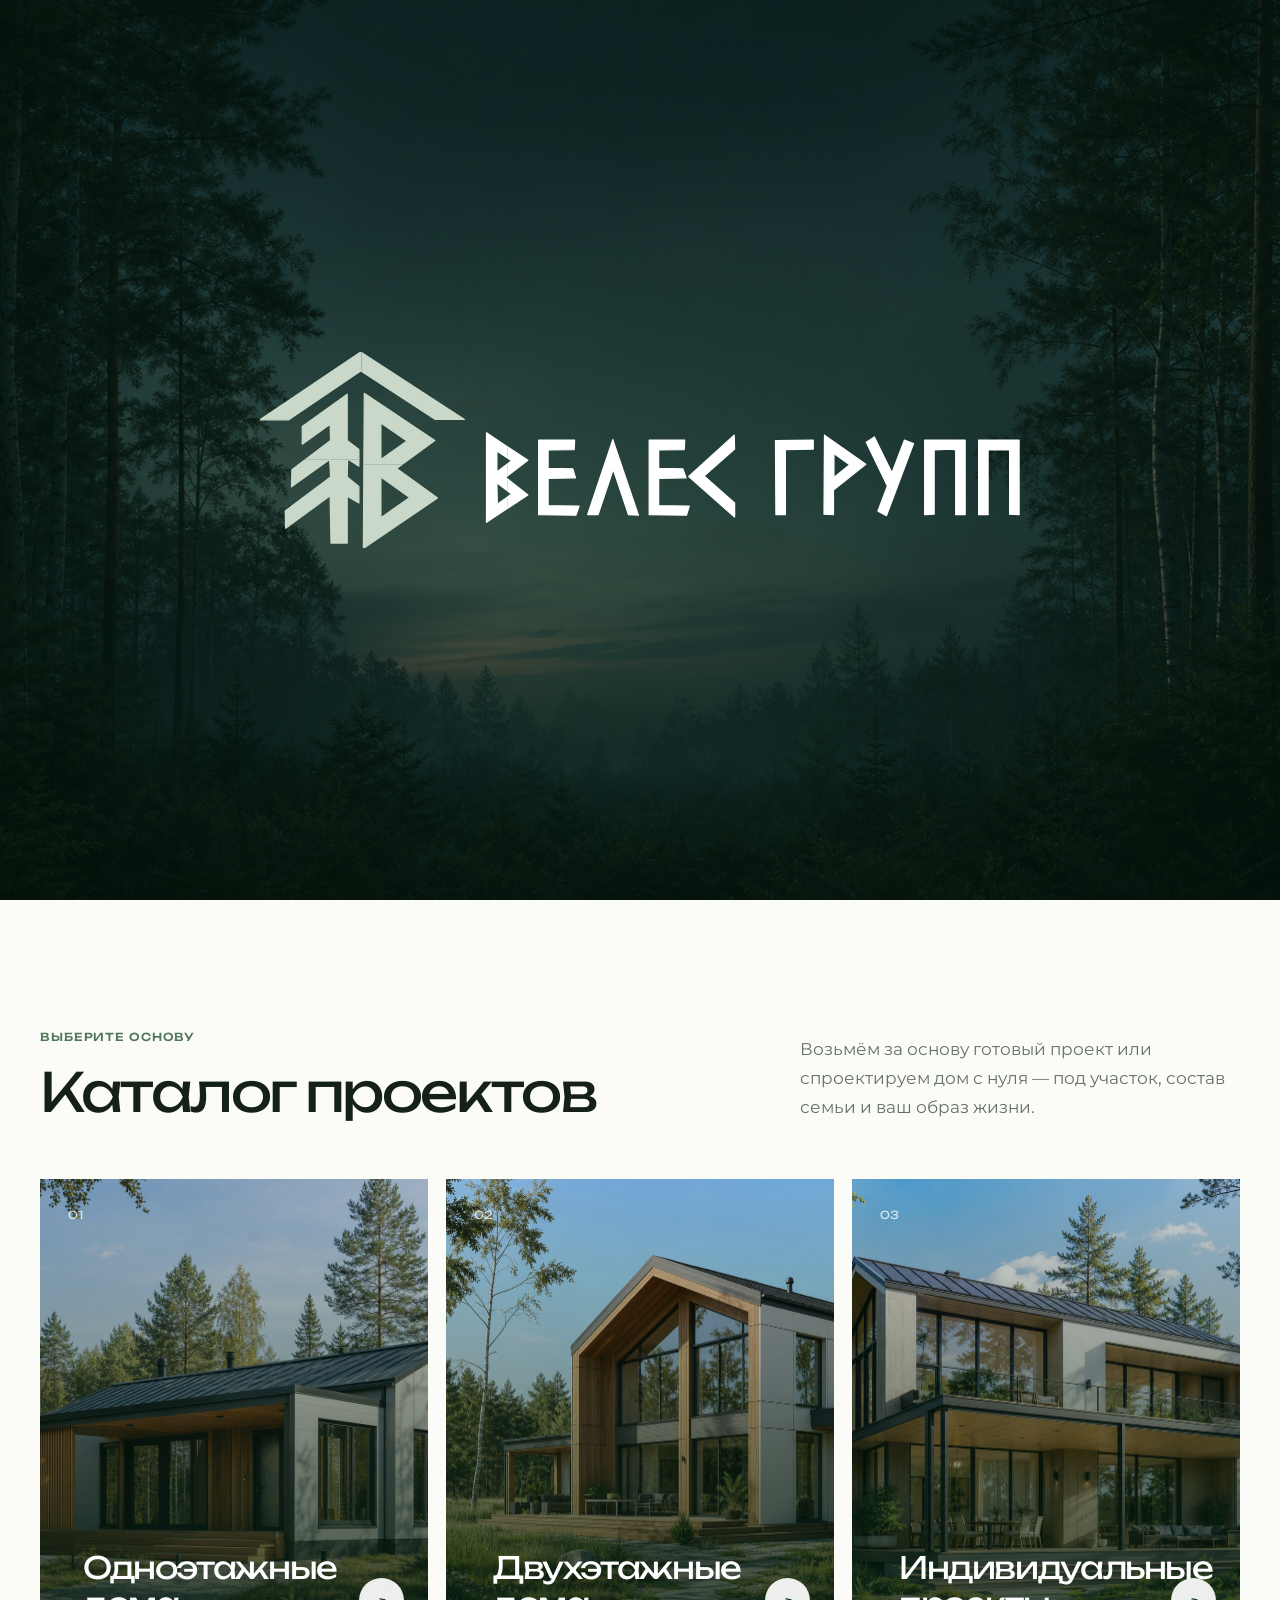
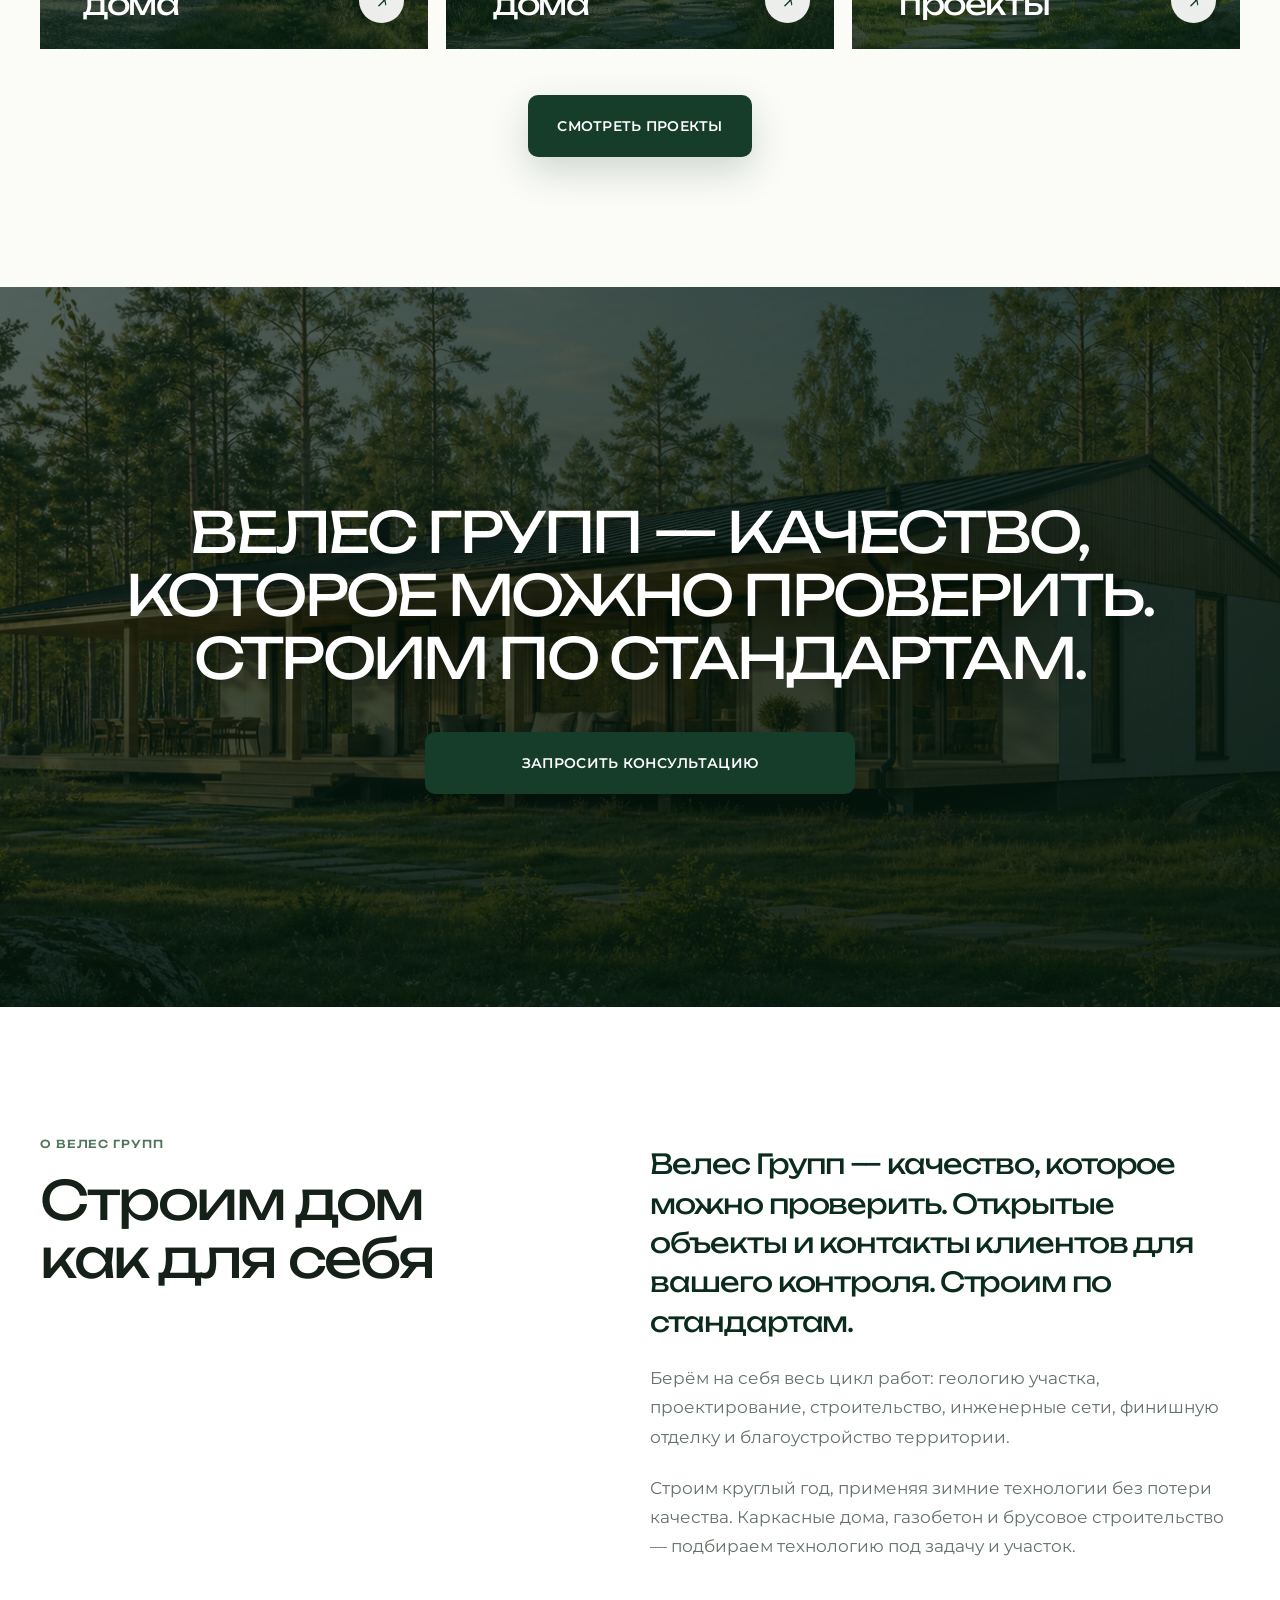
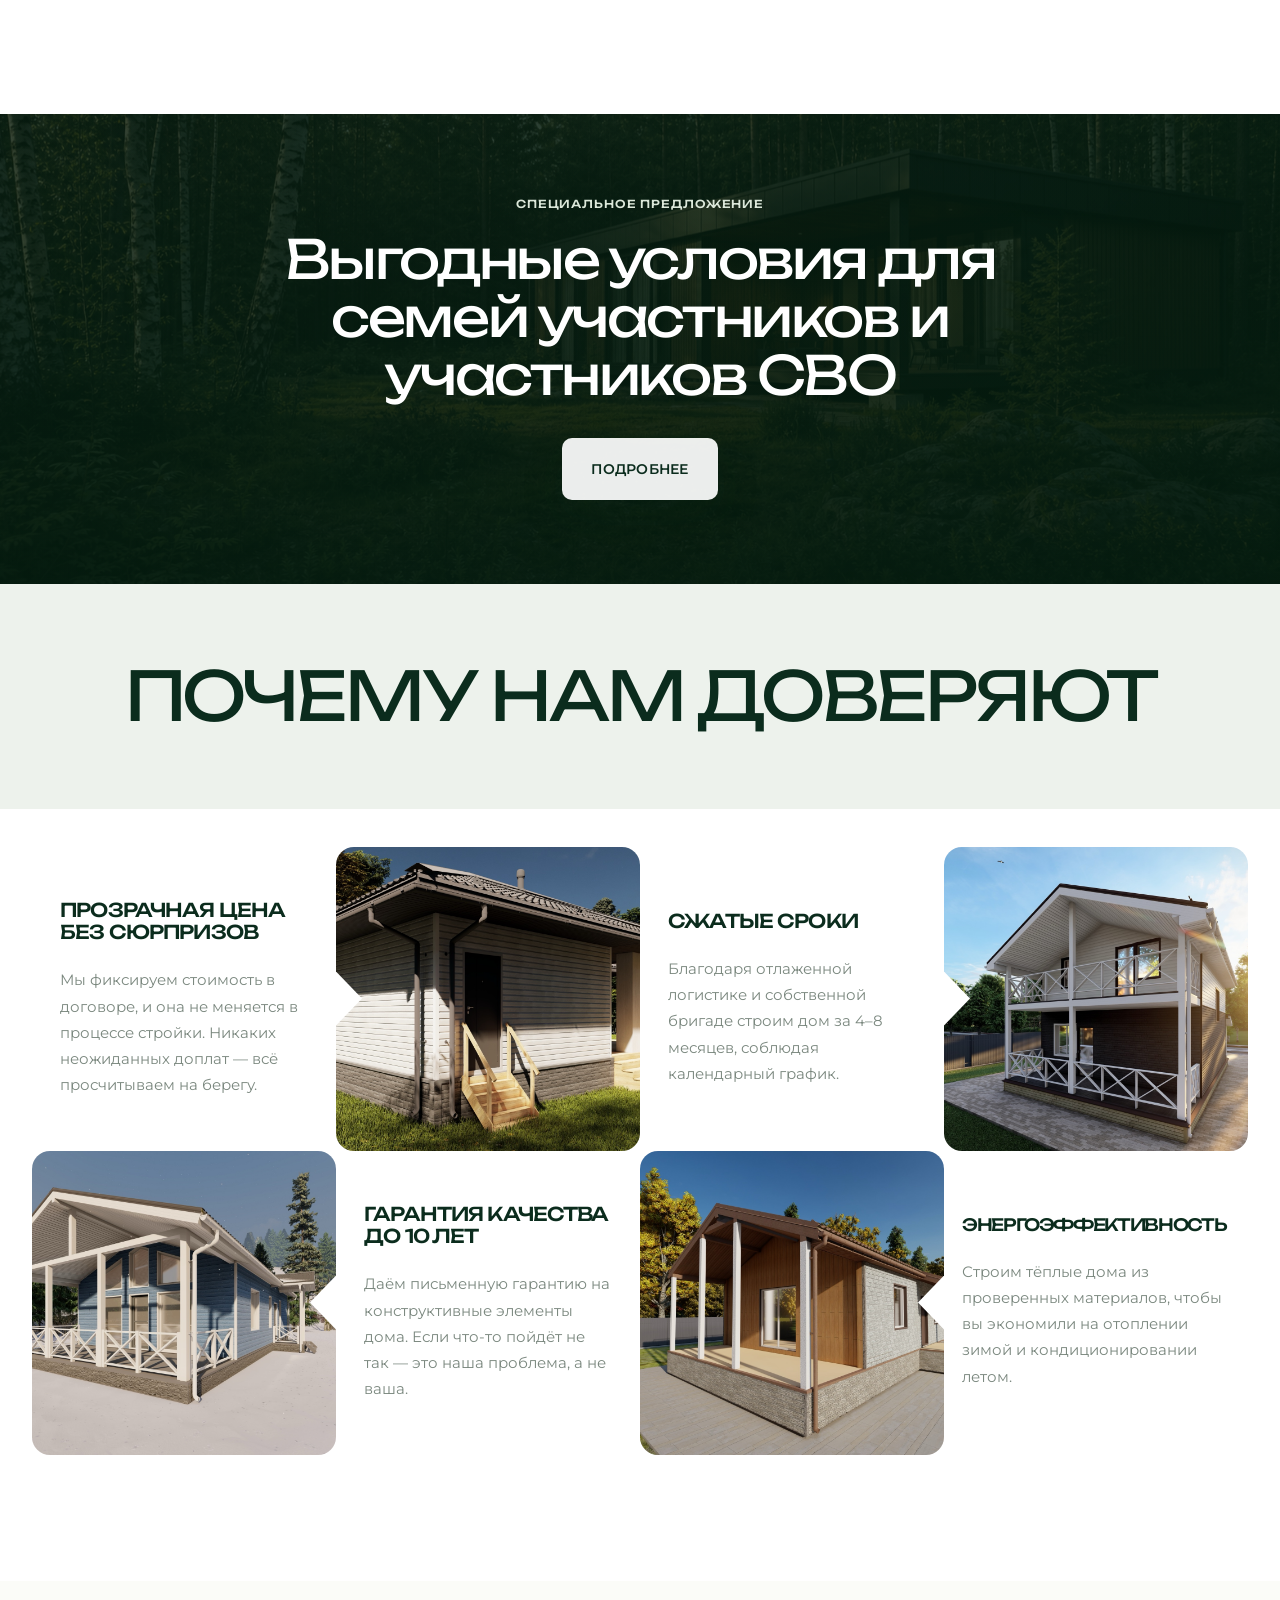
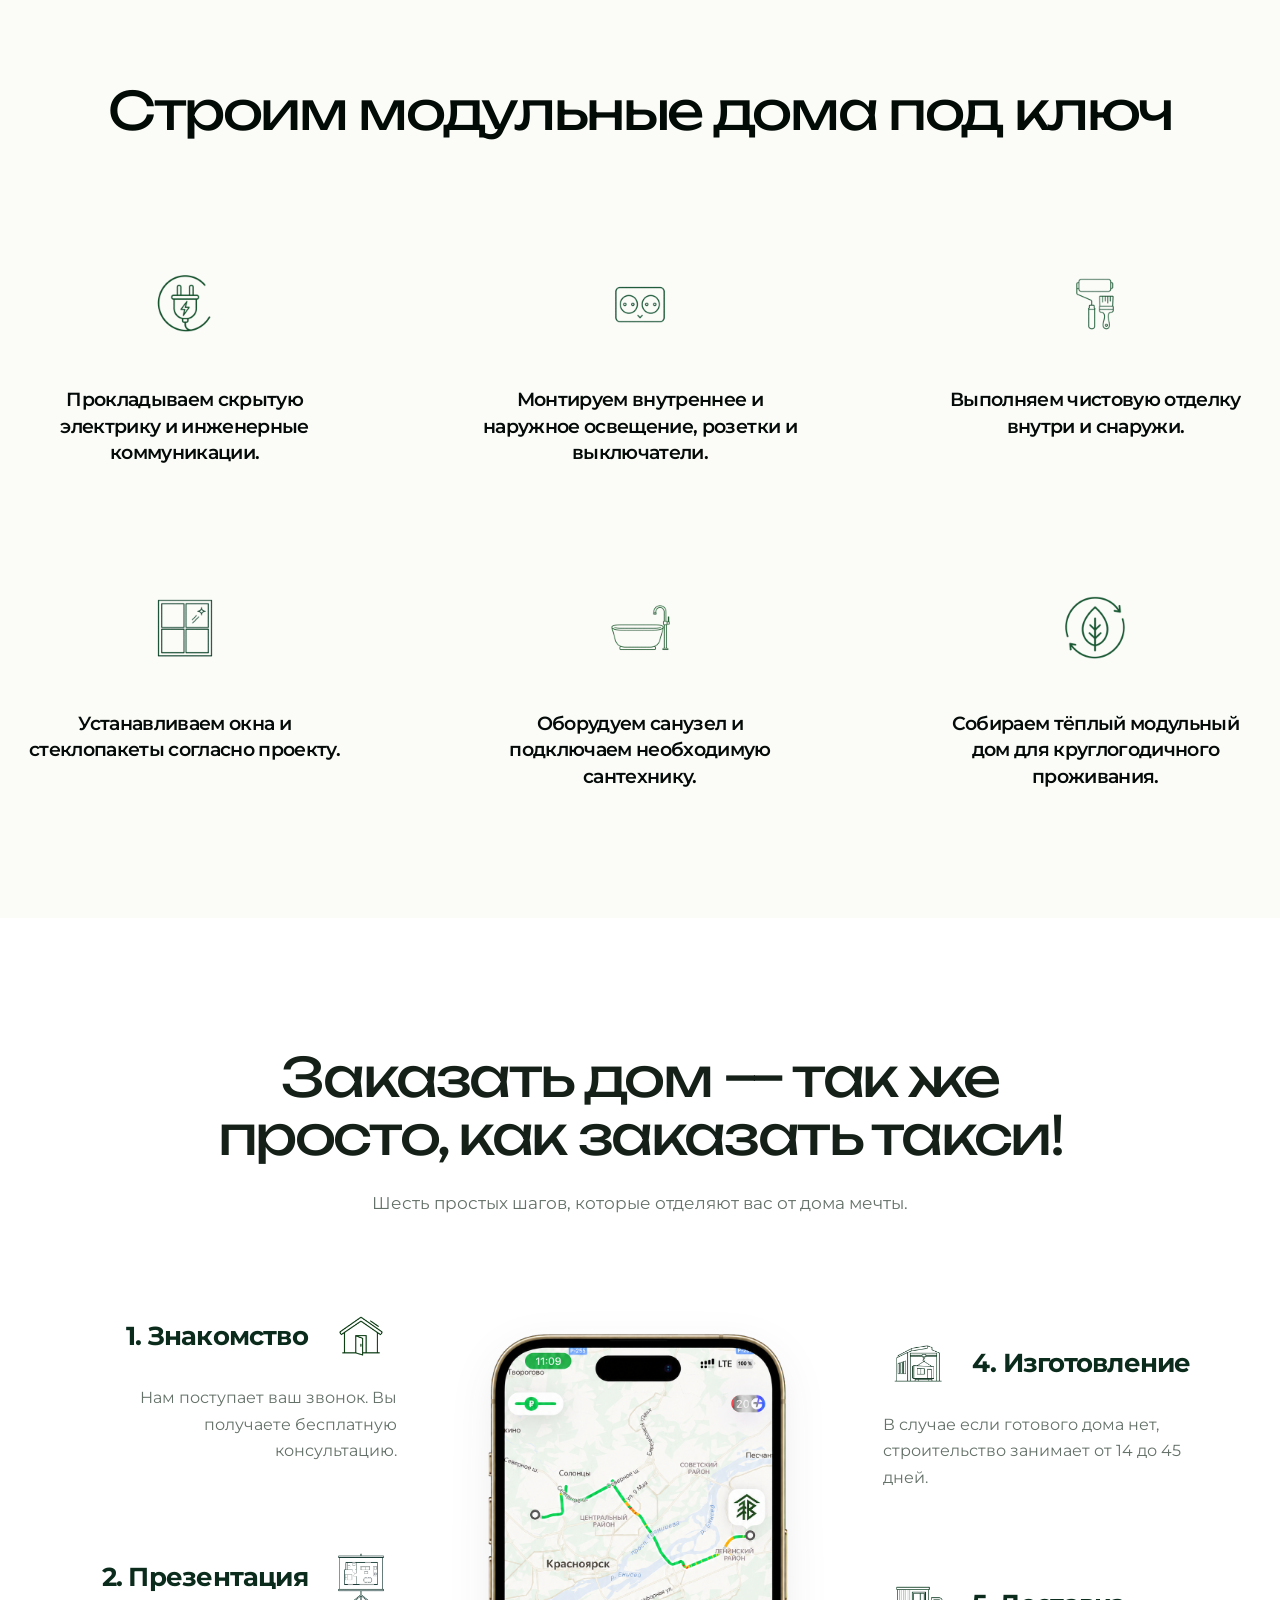
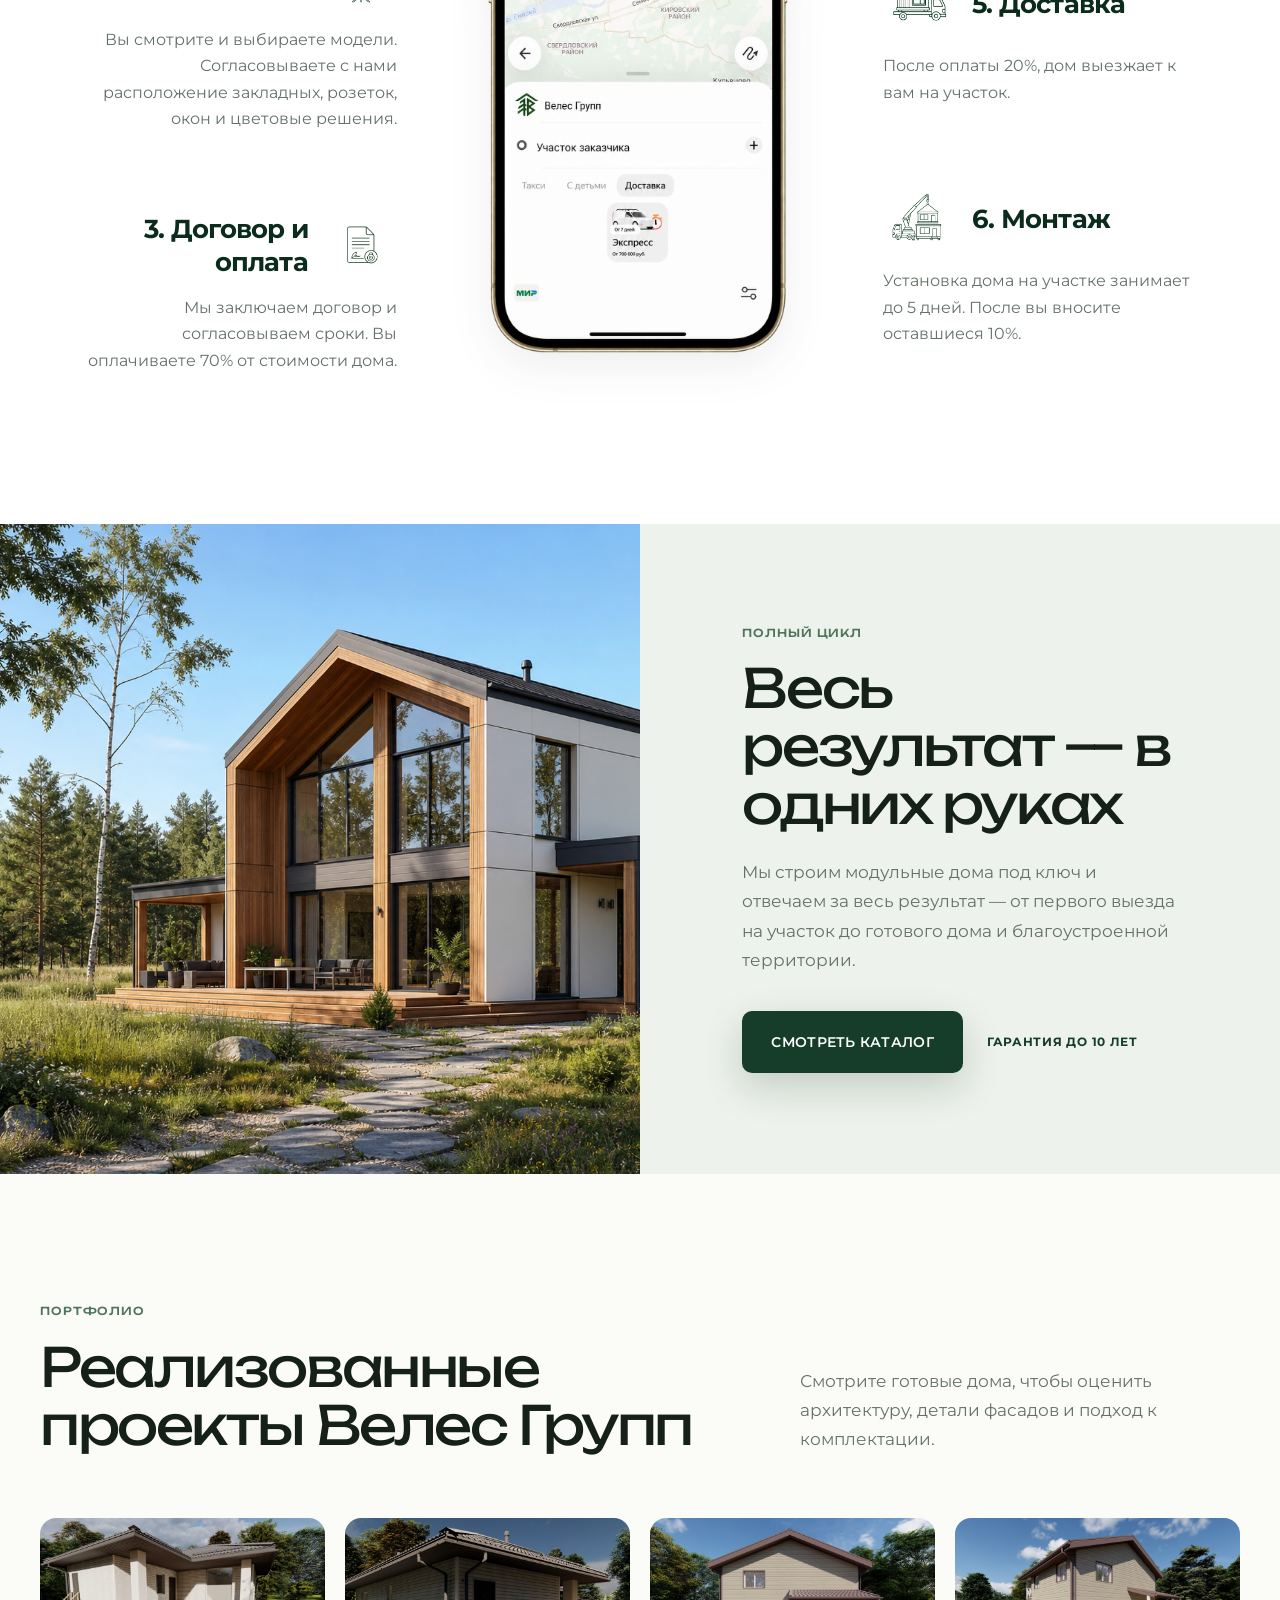
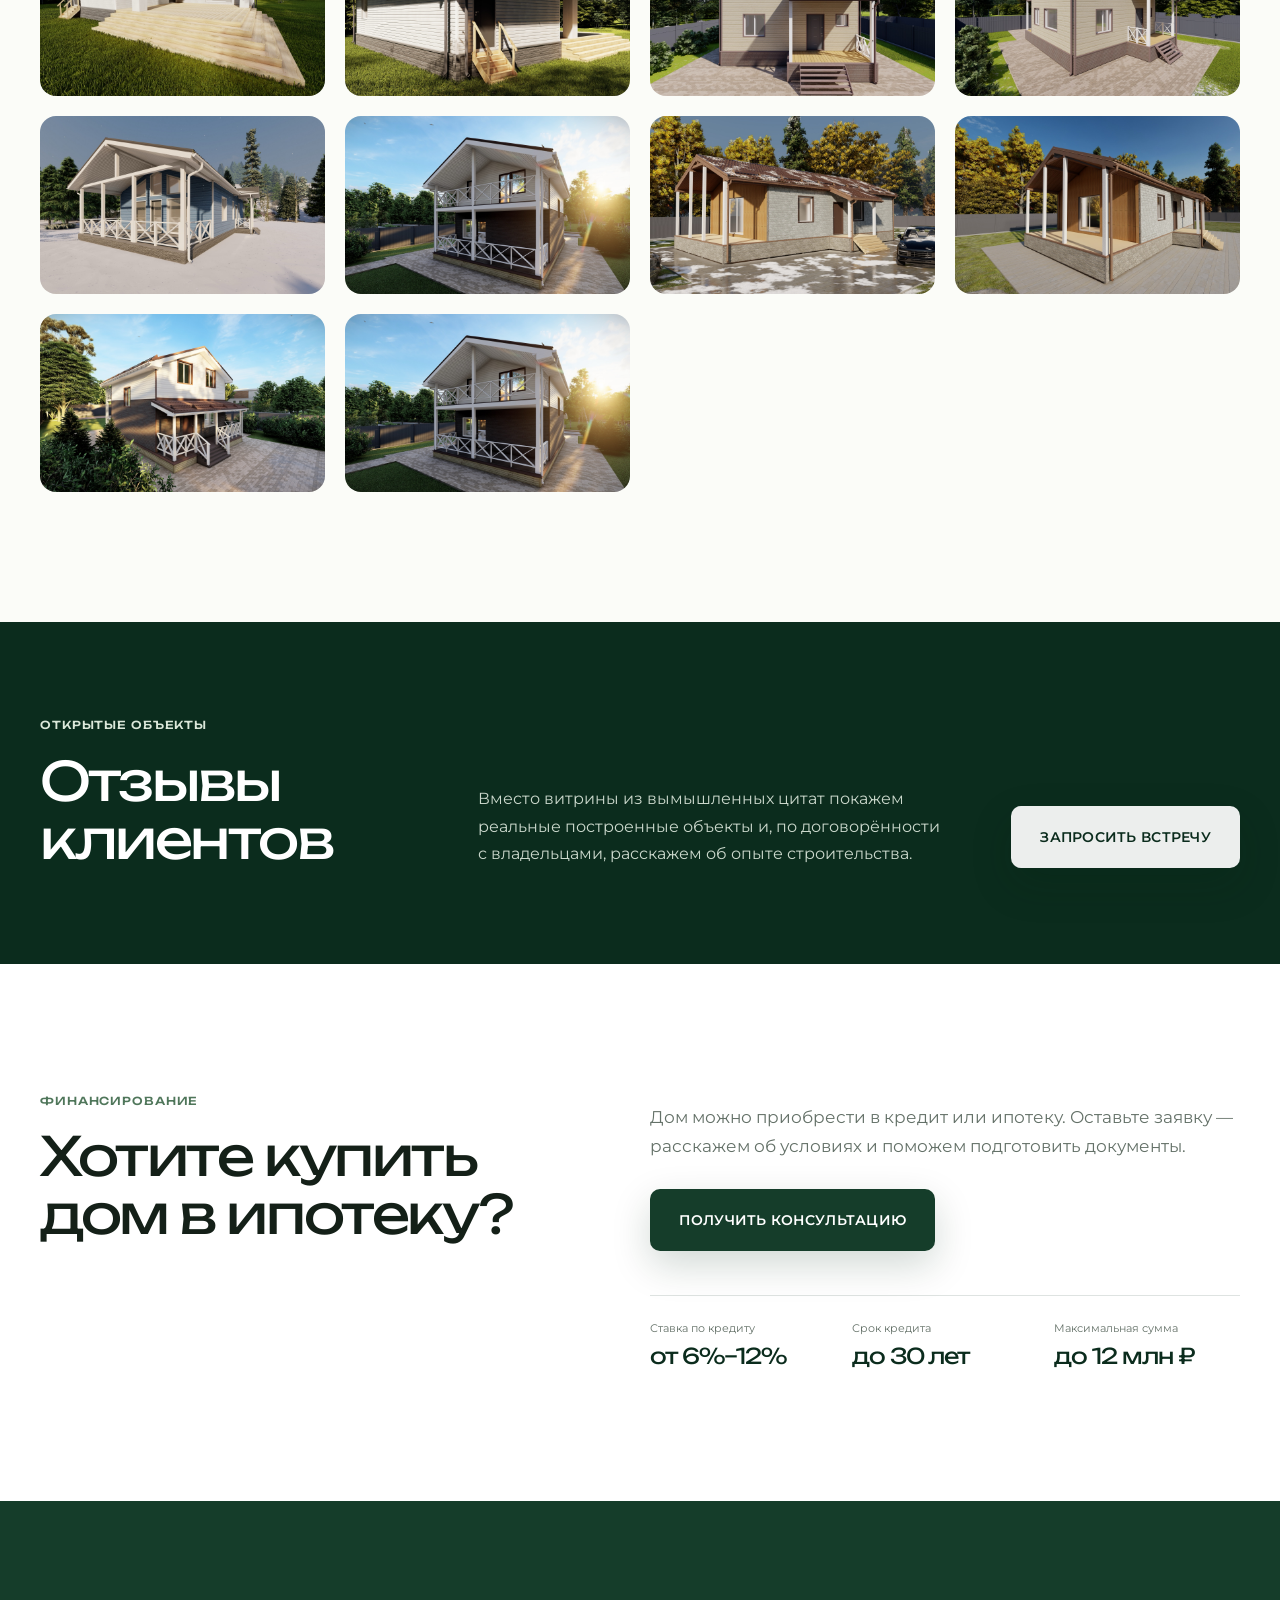
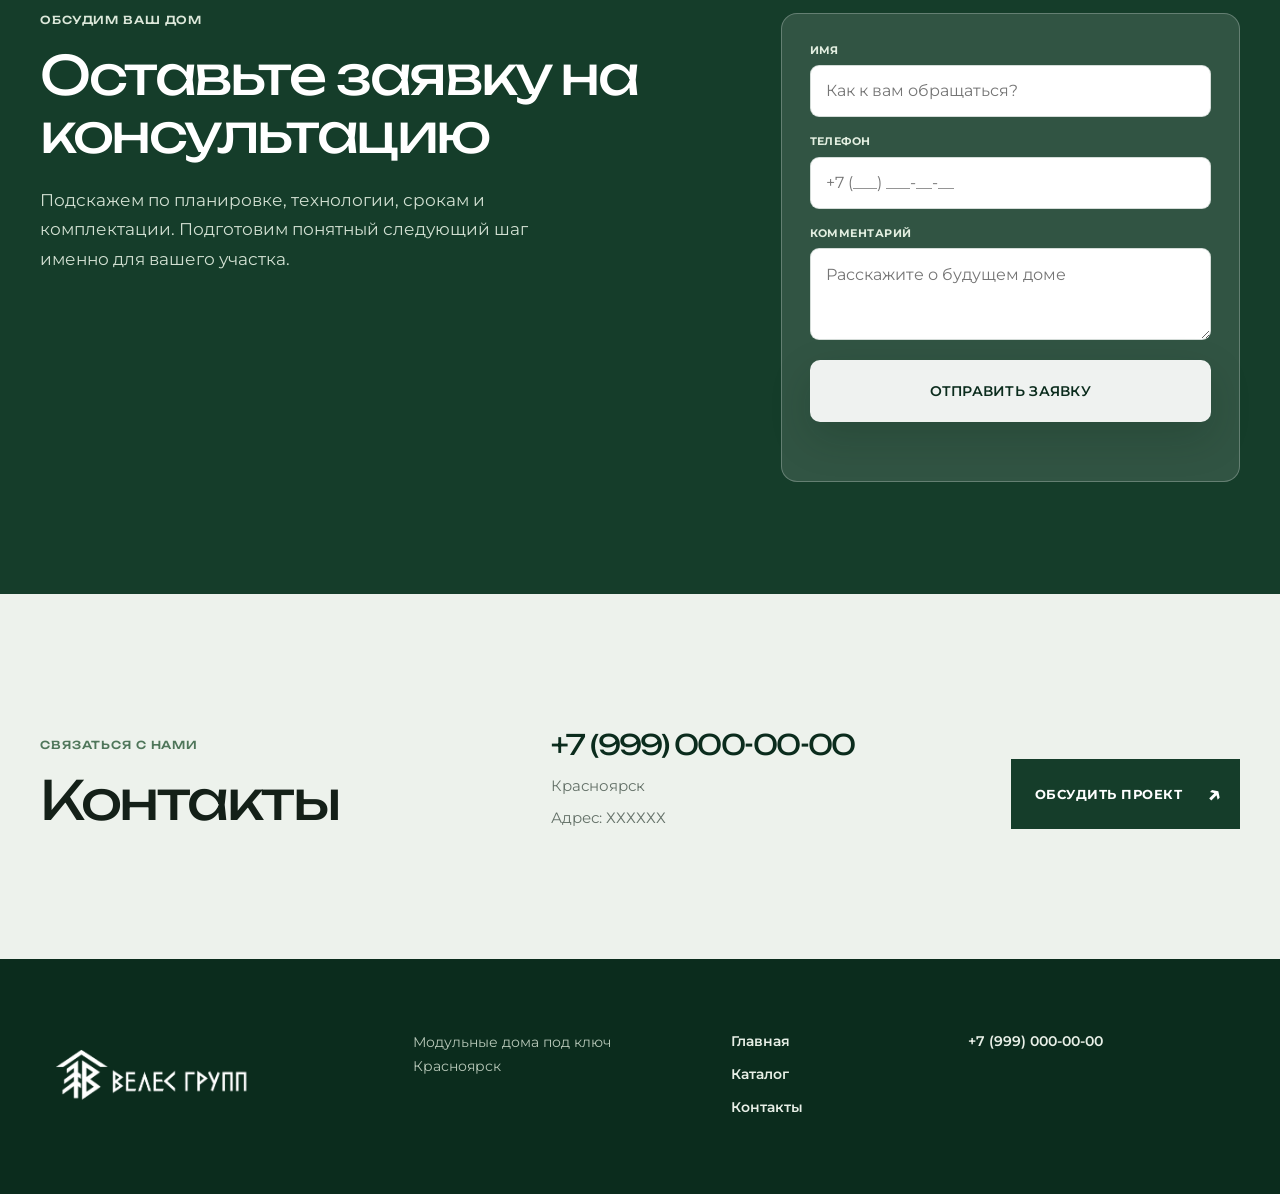
==== commit 62d49048: "Fix mobile header and add project lightbox" ====
--- a/index.html
+++ b/index.html
@@ -25,7 +25,7 @@
       href="https://fonts.googleapis.com/css2?family=Montserrat:wght@300;400;500;600;700&amp;family=Unbounded:wght@300;400;500;600&amp;display=swap"
       rel="stylesheet"
     >
-    <link rel="stylesheet" href="styles.css?v=20260803-19">
+    <link rel="stylesheet" href="styles.css?v=20260803-20">
   </head>
   <body class="is-loading" data-page="home" id="top">
     <div class="site-preloader" data-preloader aria-hidden="true">
@@ -364,16 +364,16 @@
             </p>
           </div>
           <div class="home-gallery" data-reveal>
-            <figure class="home-gallery__item"><img src="assets/projects/veles-project-01.jpg" alt="Реализованный проект Велес Групп — 01" loading="lazy"></figure>
-            <figure class="home-gallery__item"><img src="assets/projects/veles-project-02.jpg" alt="Реализованный проект Велес Групп — 02" loading="lazy"></figure>
-            <figure class="home-gallery__item"><img src="assets/projects/veles-project-03.jpg" alt="Реализованный проект Велес Групп — 03" loading="lazy"></figure>
-            <figure class="home-gallery__item"><img src="assets/projects/veles-project-04.jpg" alt="Реализованный проект Велес Групп — 04" loading="lazy"></figure>
-            <figure class="home-gallery__item"><img src="assets/projects/veles-project-05.jpg" alt="Реализованный проект Велес Групп — 05" loading="lazy"></figure>
-            <figure class="home-gallery__item"><img src="assets/projects/veles-project-06.jpg" alt="Реализованный проект Велес Групп — 06" loading="lazy"></figure>
-            <figure class="home-gallery__item"><img src="assets/projects/veles-project-07.jpg" alt="Реализованный проект Велес Групп — 07" loading="lazy"></figure>
-            <figure class="home-gallery__item"><img src="assets/projects/veles-project-08.jpg" alt="Реализованный проект Велес Групп — 08" loading="lazy"></figure>
-            <figure class="home-gallery__item"><img src="assets/projects/veles-project-09.jpg" alt="Реализованный проект Велес Групп — 09" loading="lazy"></figure>
-            <figure class="home-gallery__item"><img src="assets/projects/veles-project-10.jpg" alt="Реализованный проект Велес Групп — 10" loading="lazy"></figure>
+            <figure class="home-gallery__item"><button class="home-gallery__trigger" type="button" data-gallery-open data-modal-open="gallery-lightbox" aria-label="Открыть фото реализованного проекта Велес Групп — 01"><img src="assets/projects/veles-project-01.jpg" alt="Реализованный проект Велес Групп — 01" loading="lazy"></button></figure>
+            <figure class="home-gallery__item"><button class="home-gallery__trigger" type="button" data-gallery-open data-modal-open="gallery-lightbox" aria-label="Открыть фото реализованного проекта Велес Групп — 02"><img src="assets/projects/veles-project-02.jpg" alt="Реализованный проект Велес Групп — 02" loading="lazy"></button></figure>
+            <figure class="home-gallery__item"><button class="home-gallery__trigger" type="button" data-gallery-open data-modal-open="gallery-lightbox" aria-label="Открыть фото реализованного проекта Велес Групп — 03"><img src="assets/projects/veles-project-03.jpg" alt="Реализованный проект Велес Групп — 03" loading="lazy"></button></figure>
+            <figure class="home-gallery__item"><button class="home-gallery__trigger" type="button" data-gallery-open data-modal-open="gallery-lightbox" aria-label="Открыть фото реализованного проекта Велес Групп — 04"><img src="assets/projects/veles-project-04.jpg" alt="Реализованный проект Велес Групп — 04" loading="lazy"></button></figure>
+            <figure class="home-gallery__item"><button class="home-gallery__trigger" type="button" data-gallery-open data-modal-open="gallery-lightbox" aria-label="Открыть фото реализованного проекта Велес Групп — 05"><img src="assets/projects/veles-project-05.jpg" alt="Реализованный проект Велес Групп — 05" loading="lazy"></button></figure>
+            <figure class="home-gallery__item"><button class="home-gallery__trigger" type="button" data-gallery-open data-modal-open="gallery-lightbox" aria-label="Открыть фото реализованного проекта Велес Групп — 06"><img src="assets/projects/veles-project-06.jpg" alt="Реализованный проект Велес Групп — 06" loading="lazy"></button></figure>
+            <figure class="home-gallery__item"><button class="home-gallery__trigger" type="button" data-gallery-open data-modal-open="gallery-lightbox" aria-label="Открыть фото реализованного проекта Велес Групп — 07"><img src="assets/projects/veles-project-07.jpg" alt="Реализованный проект Велес Групп — 07" loading="lazy"></button></figure>
+            <figure class="home-gallery__item"><button class="home-gallery__trigger" type="button" data-gallery-open data-modal-open="gallery-lightbox" aria-label="Открыть фото реализованного проекта Велес Групп — 08"><img src="assets/projects/veles-project-08.jpg" alt="Реализованный проект Велес Групп — 08" loading="lazy"></button></figure>
+            <figure class="home-gallery__item"><button class="home-gallery__trigger" type="button" data-gallery-open data-modal-open="gallery-lightbox" aria-label="Открыть фото реализованного проекта Велес Групп — 09"><img src="assets/projects/veles-project-09.jpg" alt="Реализованный проект Велес Групп — 09" loading="lazy"></button></figure>
+            <figure class="home-gallery__item"><button class="home-gallery__trigger" type="button" data-gallery-open data-modal-open="gallery-lightbox" aria-label="Открыть фото реализованного проекта Велес Групп — 10"><img src="assets/projects/veles-project-10.jpg" alt="Реализованный проект Велес Групп — 10" loading="lazy"></button></figure>
           </div>
         </div>
       </section>
@@ -490,7 +490,26 @@
       </section>
     </div>
 
+    <div class="modal modal--gallery" id="gallery-lightbox" aria-hidden="true" data-modal data-gallery-lightbox>
+      <div class="modal__backdrop" data-modal-close></div>
+      <section class="modal__dialog modal__dialog--gallery" role="dialog" aria-modal="true" aria-label="Фотографии реализованных проектов Велес Групп">
+        <button class="modal__close modal__close--gallery" type="button" aria-label="Закрыть просмотр" data-modal-close>
+          <svg viewBox="0 0 24 24" aria-hidden="true"><path d="M6 6 18 18M18 6 6 18"/></svg>
+        </button>
+        <button class="lightbox__nav lightbox__nav--prev" type="button" aria-label="Предыдущее фото" data-gallery-prev>
+          <svg viewBox="0 0 24 24" aria-hidden="true"><path d="m15 18-6-6 6-6"/></svg>
+        </button>
+        <figure class="lightbox__figure">
+          <img class="lightbox__image" alt="" data-gallery-image>
+          <figcaption class="lightbox__caption" aria-live="polite" data-gallery-status></figcaption>
+        </figure>
+        <button class="lightbox__nav lightbox__nav--next" type="button" aria-label="Следующее фото" data-gallery-next>
+          <svg viewBox="0 0 24 24" aria-hidden="true"><path d="m9 18 6-6-6-6"/></svg>
+        </button>
+      </section>
+    </div>
+
     <script src="script.js" defer></script>
-    <script src="home.js" defer></script>
+    <script src="home.js?v=20260803-20" defer></script>
   </body>
 </html>
--- a/styles.css
+++ b/styles.css
@@ -172,11 +172,6 @@
 
 .site-header__phone:hover::after {
   transform: scaleX(1);
-}
-
-/* The phone belongs immediately to the left of the menu button. */
-.site-header__phone + .nav-toggle {
-  margin-left: -16px;
 }
 
 .nav-toggle {
@@ -1368,29 +1363,6 @@
   transition: opacity 620ms ease, visibility 620ms ease;
 }
 
-.site-preloader::before,
-.site-preloader::after {
-  position: absolute;
-  content: '';
-  pointer-events: none;
-}
-
-.site-preloader::before {
-  width: min(74vw, 960px);
-  aspect-ratio: 1;
-  border: 1px solid rgba(207, 223, 207, 0.12);
-  border-radius: 50%;
-  transform: translate(30%, -18%);
-}
-
-.site-preloader::after {
-  width: min(56vw, 720px);
-  aspect-ratio: 1;
-  border: 1px solid rgba(207, 223, 207, 0.09);
-  border-radius: 50%;
-  transform: translate(-48%, 34%);
-}
-
 .site-preloader__glow {
   position: absolute;
   inset: 0;
@@ -2266,6 +2238,16 @@
   border-radius: 16px;
 }
 
+.home-gallery__trigger {
+  display: block;
+  width: 100%;
+  height: 100%;
+  padding: 0;
+  background: transparent;
+  border: 0;
+  cursor: zoom-in;
+}
+
 .home-gallery__item img {
   width: 100%;
   height: 100%;
@@ -2273,8 +2255,14 @@
   transition: transform 650ms cubic-bezier(0.2, 0.75, 0.2, 1);
 }
 
-.home-gallery__item:hover img {
+.home-gallery__item:hover img,
+.home-gallery__trigger:focus-visible img {
   transform: scale(1.04);
+}
+
+.home-gallery__trigger:focus-visible {
+  outline: 3px solid #fff;
+  outline-offset: -4px;
 }
 
 .reviews-section {
@@ -2577,6 +2565,119 @@
   line-height: 1;
 }
 
+.modal--gallery {
+  z-index: 3100;
+}
+
+.modal--gallery .modal__backdrop {
+  background: rgba(3, 22, 13, 0.9);
+  -webkit-backdrop-filter: blur(12px);
+  backdrop-filter: blur(12px);
+}
+
+.modal__dialog--gallery {
+  display: grid;
+  place-items: center;
+  width: min(100%, 1280px);
+  max-height: calc(100dvh - 48px);
+  padding: 64px 72px 40px;
+  overflow: visible;
+  background: transparent;
+  border-radius: 0;
+  box-shadow: none;
+  transform: translateY(16px) scale(0.985);
+}
+
+.modal.is-open .modal__dialog--gallery {
+  transform: translateY(0) scale(1);
+}
+
+.lightbox__figure {
+  display: grid;
+  place-items: center;
+  gap: 12px;
+  width: 100%;
+  min-width: 0;
+  margin: 0;
+}
+
+.lightbox__image {
+  display: block;
+  max-width: 100%;
+  max-height: calc(100dvh - 156px);
+  object-fit: contain;
+  border-radius: 12px;
+  box-shadow: 0 26px 76px rgba(0, 0, 0, 0.35);
+}
+
+.lightbox__caption {
+  color: rgba(255, 255, 255, 0.78);
+  font-size: 13px;
+  font-weight: 600;
+  letter-spacing: 0.04em;
+}
+
+.lightbox__nav,
+.modal__close--gallery {
+  z-index: 1;
+  display: grid;
+  place-items: center;
+  width: 50px;
+  height: 50px;
+  padding: 0;
+  background: rgba(11, 44, 29, 0.58);
+  border: 1px solid rgba(255, 255, 255, 0.45);
+  border-radius: 50%;
+  color: #fff;
+  cursor: pointer;
+  transition: background-color 180ms ease, border-color 180ms ease, transform 180ms ease;
+}
+
+.lightbox__nav {
+  position: absolute;
+  top: 50%;
+  transform: translateY(-50%);
+}
+
+.lightbox__nav--prev {
+  left: 8px;
+}
+
+.lightbox__nav--next {
+  right: 8px;
+}
+
+.modal__dialog--gallery .modal__close--gallery {
+  top: 4px;
+  right: 4px;
+  color: #fff;
+}
+
+.lightbox__nav:hover,
+.lightbox__nav:focus-visible,
+.modal__close--gallery:hover,
+.modal__close--gallery:focus-visible {
+  background: var(--forest);
+  border-color: #fff;
+}
+
+.lightbox__nav:focus-visible,
+.modal__close--gallery:focus-visible {
+  outline: 2px solid #fff;
+  outline-offset: 3px;
+}
+
+.lightbox__nav svg,
+.modal__close--gallery svg {
+  width: 22px;
+  height: 22px;
+  fill: none;
+  stroke: currentColor;
+  stroke-linecap: round;
+  stroke-linejoin: round;
+  stroke-width: 1.8;
+}
+
 @media (max-width: 1120px) {
   .home-hero__layout {
     gap: 46px;
@@ -2727,14 +2828,6 @@
     width: min(82vw, 480px);
   }
 
-  .site-preloader::before {
-    width: 112vw;
-  }
-
-  .site-preloader::after {
-    width: 90vw;
-  }
-
   .section-space {
     padding: 78px 0;
   }
@@ -3129,3 +3222,78 @@
     padding: 18px;
   }
 }
+
+/* Keep the phone and menu as one fixed-size group; the logo yields first. */
+@media (max-width: 700px) {
+  .site-header__inner {
+    justify-content: flex-start;
+    gap: 8px;
+  }
+
+  .site-logo {
+    flex: 1 1 0;
+    min-width: 0;
+    width: auto;
+    justify-content: flex-start;
+  }
+
+  .site-logo img {
+    width: min(150px, 100%);
+    max-width: 100%;
+  }
+
+  .site-header__right {
+    flex: 0 0 auto;
+    min-width: max-content;
+    margin-left: 0;
+    gap: 8px;
+  }
+
+  .site-header__phone {
+    display: inline;
+  }
+
+  .site-header__phone + .nav-toggle {
+    margin-left: 0;
+  }
+
+  .modal--gallery {
+    padding: 10px;
+  }
+
+  .modal__dialog--gallery {
+    width: 100%;
+    max-height: calc(100dvh - 20px);
+    padding: 54px 0 30px;
+  }
+
+  .lightbox__image {
+    max-height: calc(100dvh - 138px);
+    border-radius: 10px;
+  }
+
+  .lightbox__nav {
+    width: 44px;
+    height: 44px;
+  }
+
+  .lightbox__nav--prev {
+    left: 2px;
+  }
+
+  .lightbox__nav--next {
+    right: 2px;
+  }
+
+  .modal__dialog--gallery .modal__close--gallery {
+    top: 0;
+    right: 0;
+    width: 44px;
+    height: 44px;
+  }
+
+  .lightbox__caption {
+    padding: 0 54px;
+    text-align: center;
+  }
+}
